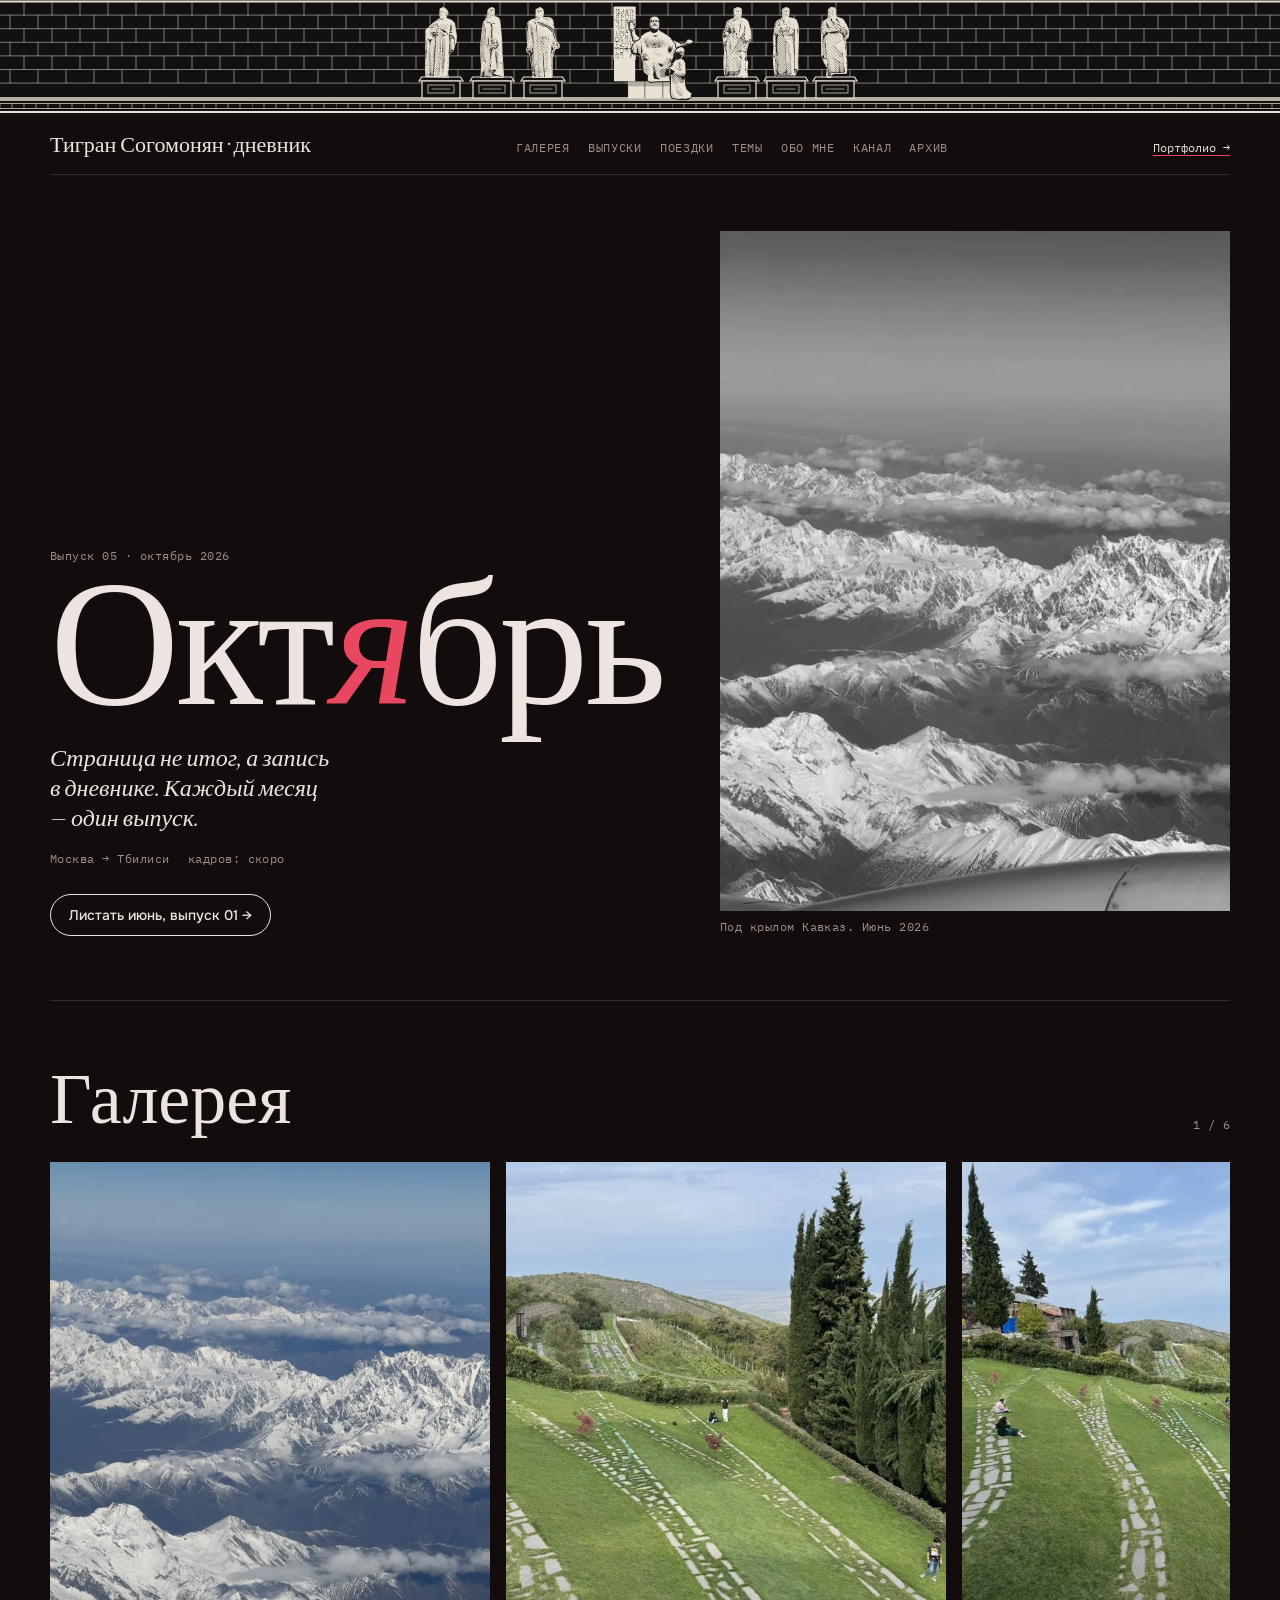
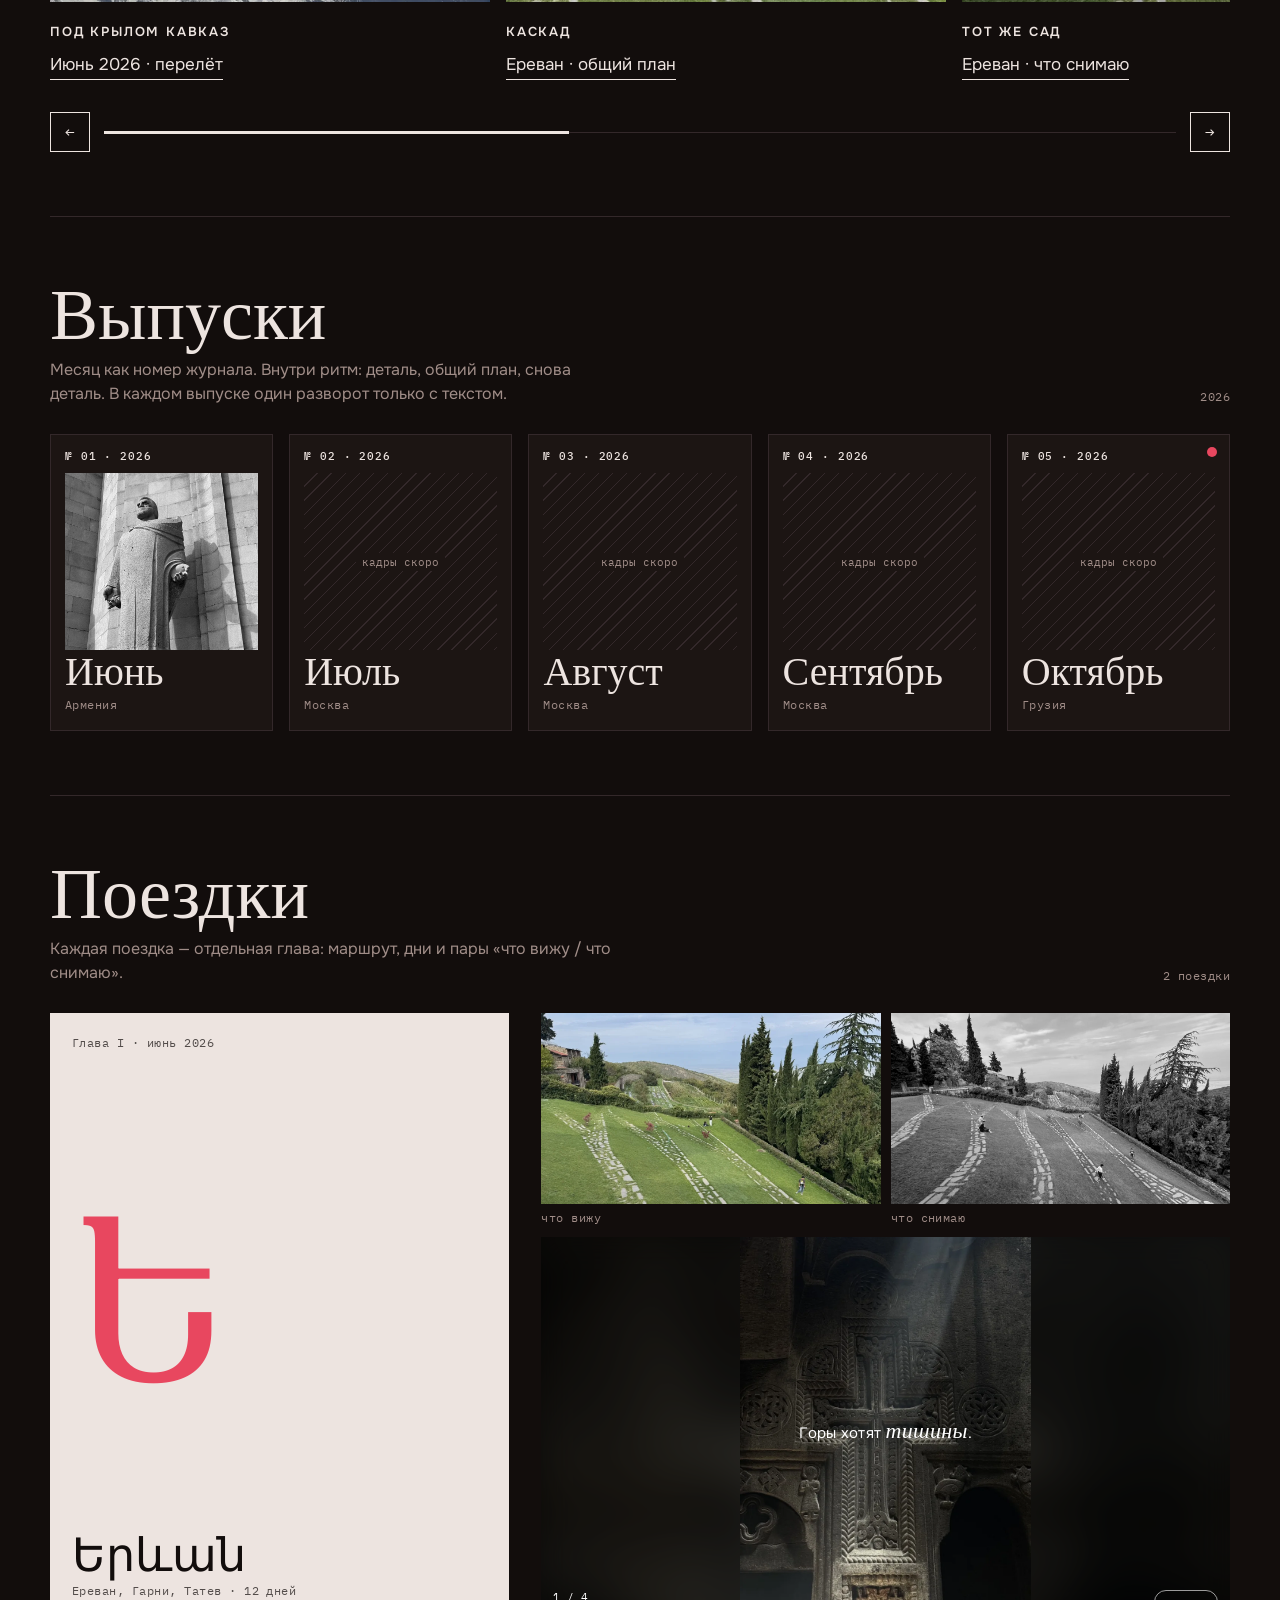
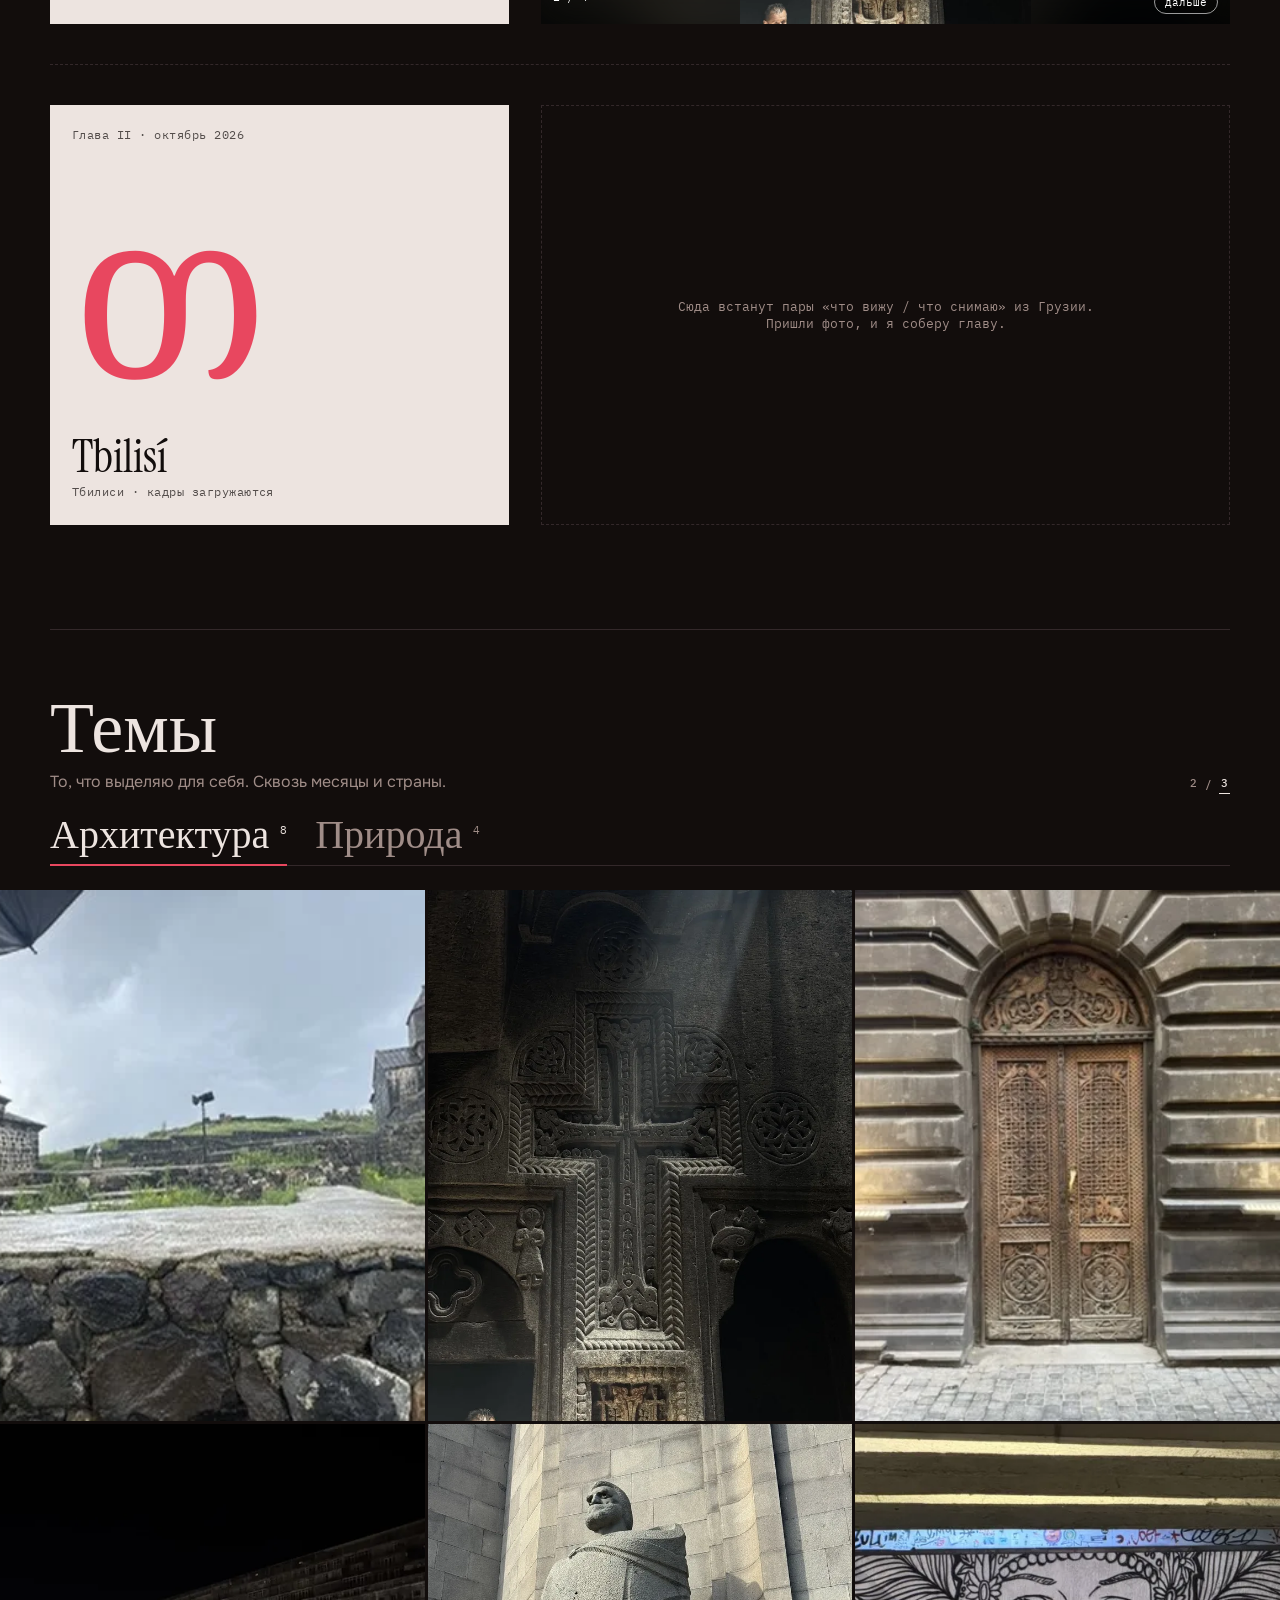
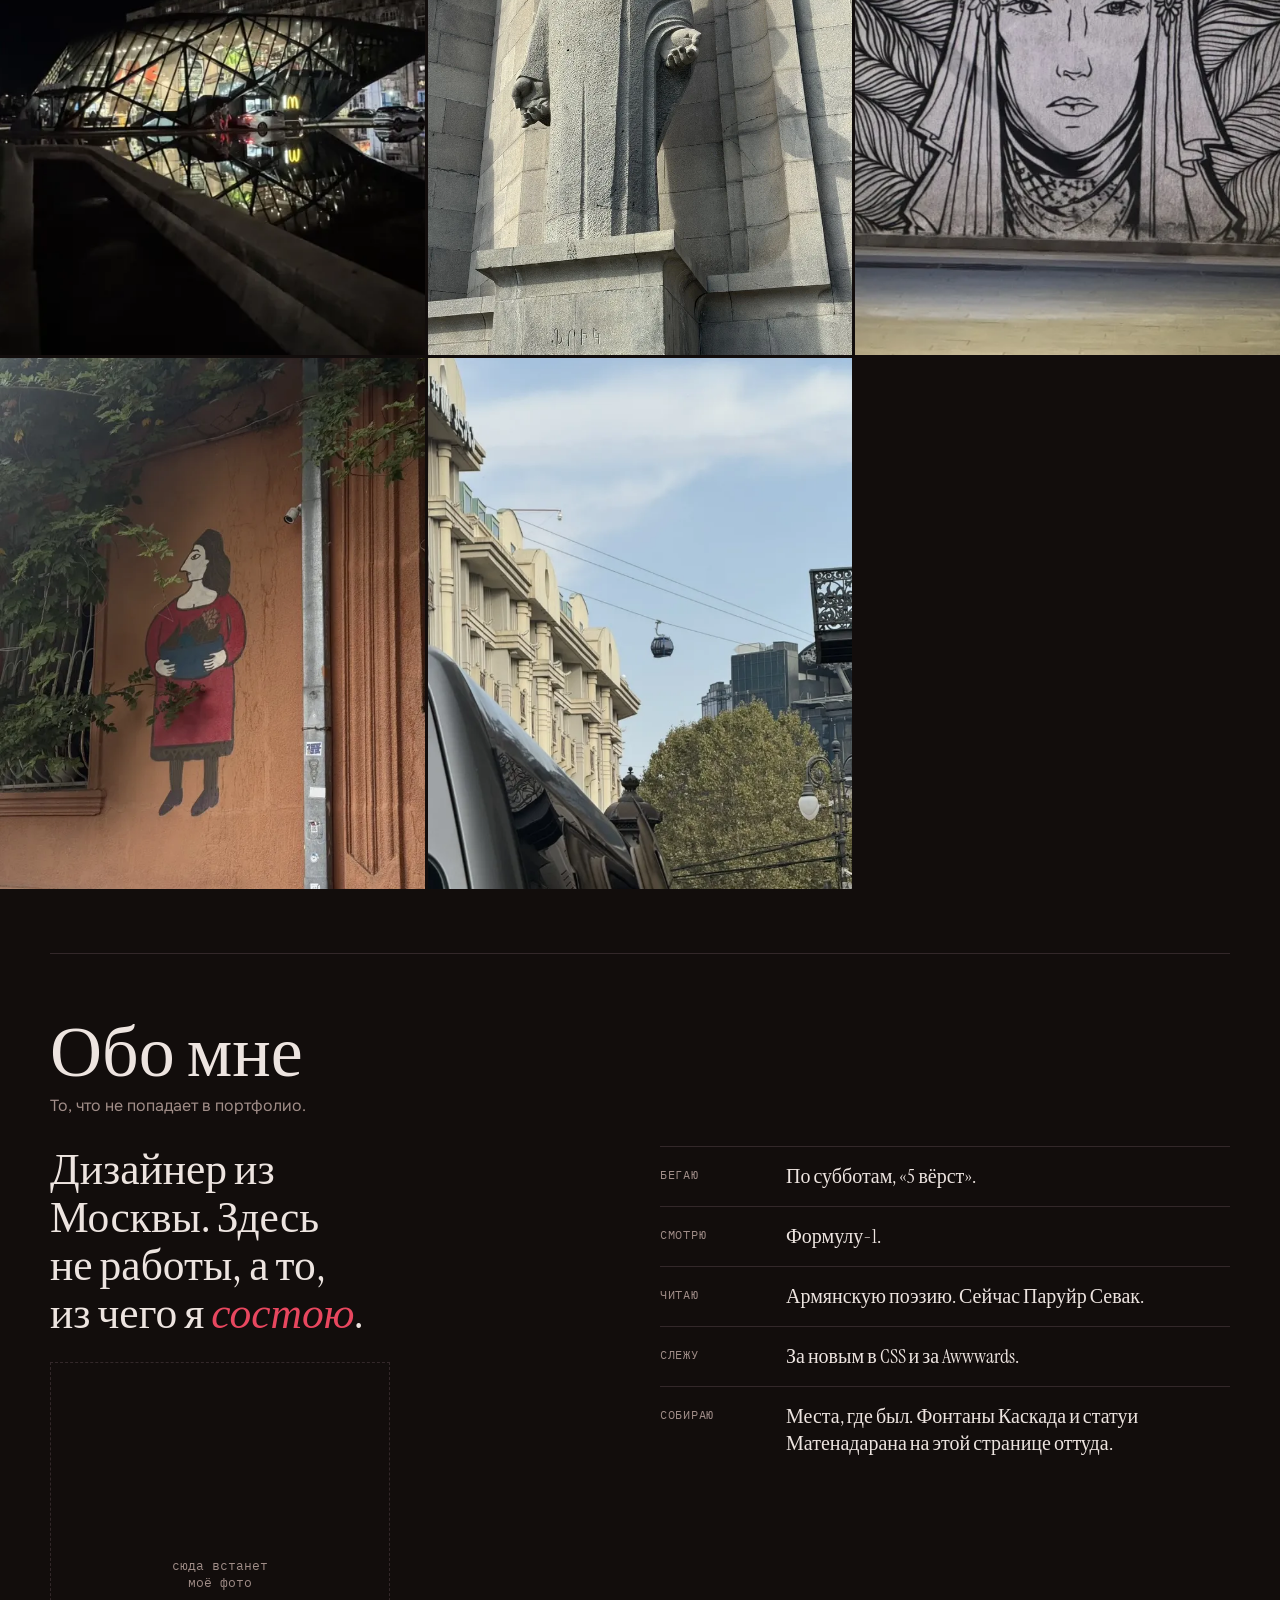
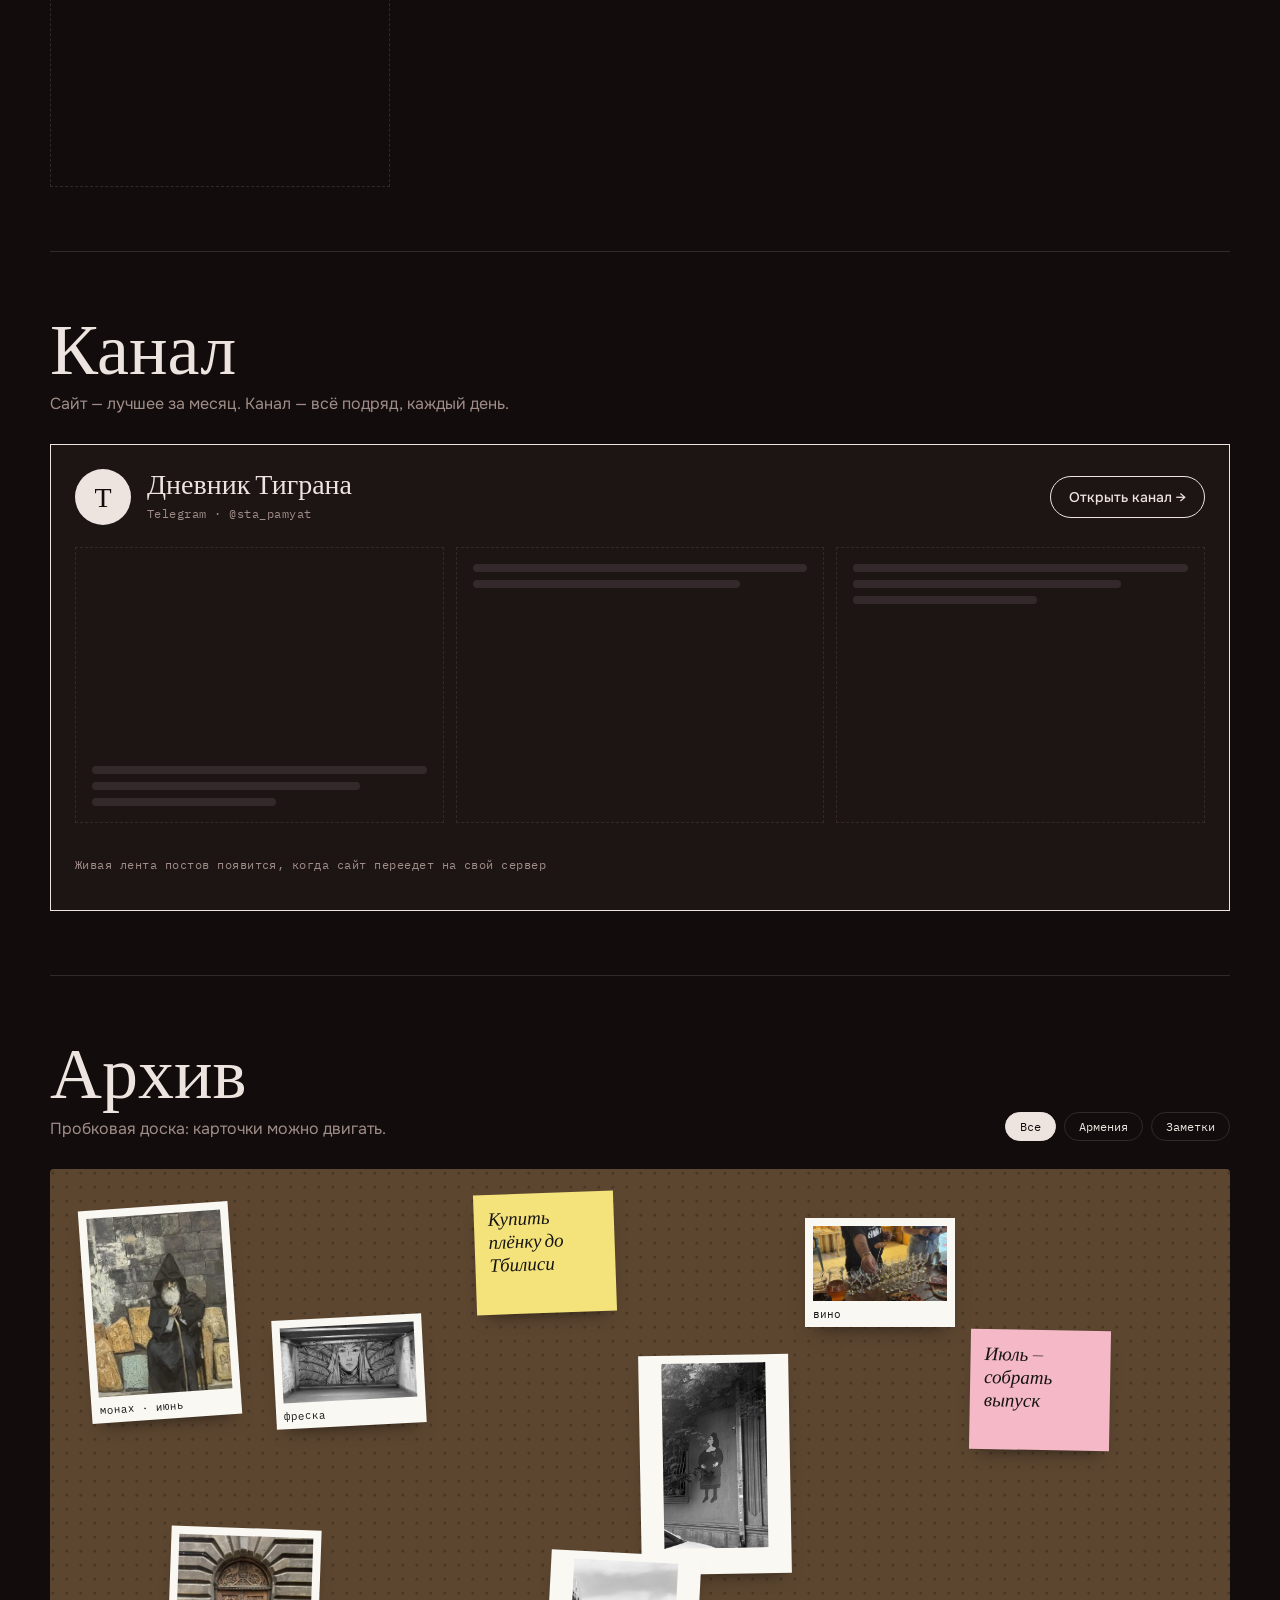
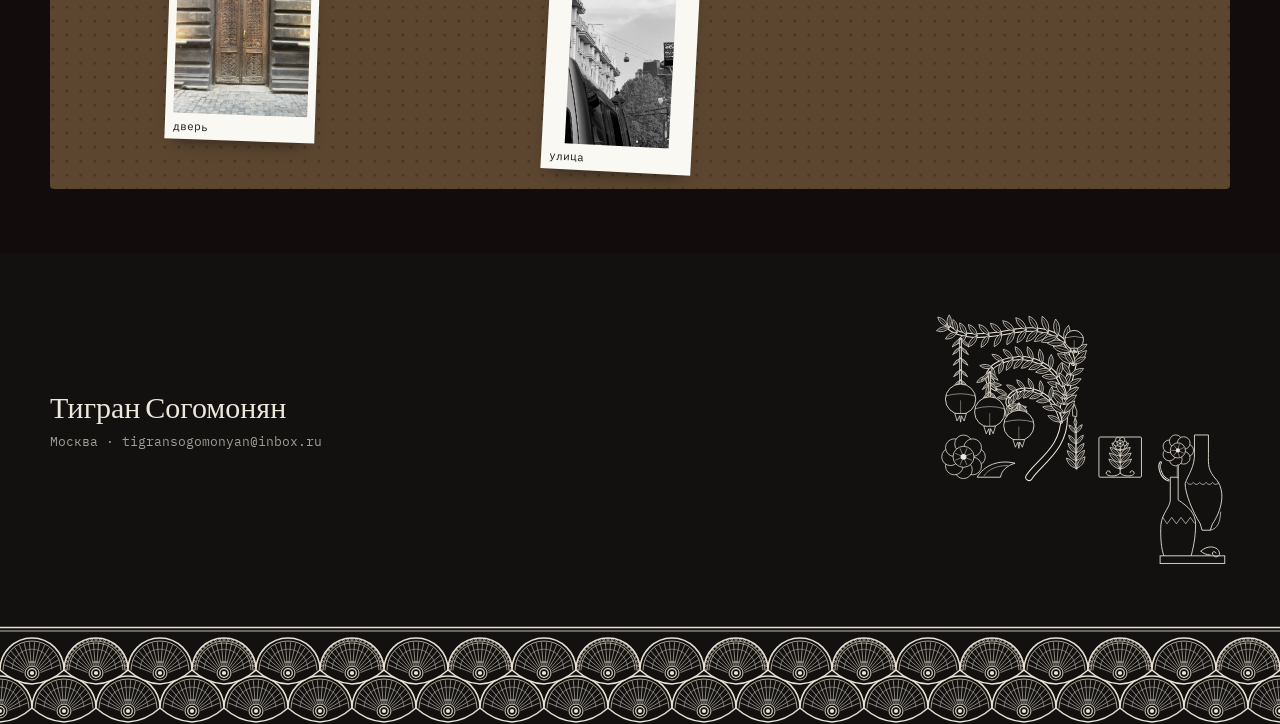
==== index.html @ 50aff534 "Дневник: переключатель 2 / 3 на мобильной — две и три колонки" ====
<!doctype html><html lang="ru"><head><meta charset="utf-8"><meta name="viewport" content="width=device-width,initial-scale=1"><title>Тигран · Дневник</title>
<script>
(function(){var M='auto';try{M=localStorage.getItem('site-theme')||'auto'}catch(e){}
window.__theme={mode:M,apply:function(){var h=new Date().getHours(),t=this.mode==='auto'?((h>=5&&h<18)?'light':'dark'):this.mode;document.documentElement.setAttribute('data-theme',t)}};
__theme.apply();setInterval(function(){__theme.apply()},60000)})();
</script>
<link rel="preconnect" href="https://fonts.googleapis.com"><link rel="preconnect" href="https://fonts.gstatic.com" crossorigin>
<link rel="stylesheet" href="https://fonts.googleapis.com/css2?family=IBM+Plex+Mono:wght@400;500&family=Instrument+Serif:ital@0;1&family=Onest:wght@400;500;600&family=Noto+Serif+Georgian:wght@400;600&family=Noto+Serif+Armenian:wght@400;600&display=swap">
<style>
:root{--paper:#ECEFEB;--ink:#161A18;--muted:#5B6560;--line:#CDD3CE;--card:#F7F8F6;--accent:#A3203A;--cover:#E1E6E1;
--f-display:'Instrument Serif',Georgia,serif;--f-body:'Onest',system-ui,sans-serif;--f-mono:'IBM Plex Mono',ui-monospace,monospace;--f-arm:'Noto Serif Armenian',serif;--f-geo:'Noto Serif Georgian',serif}
@media (prefers-color-scheme:dark){:root:not([data-theme="light"]){--paper:#120D0C;--ink:#EDE4E0;--muted:#A08D88;--line:#33282A;--card:#1C1513;--accent:#E8475F;--cover:#1C1513;color-scheme:dark}}
:root[data-theme="dark"]{--paper:#120D0C;--ink:#EDE4E0;--muted:#A08D88;--line:#33282A;--card:#1C1513;--accent:#E8475F;--cover:#1C1513;color-scheme:dark}
*{box-sizing:border-box}html,body{margin:0}
body{background:var(--paper);color:var(--ink);font:400 16px/1.5 var(--f-body);padding:0 16px;overflow-x:hidden}
img{display:block;max-width:100%}
button{font:inherit;color:inherit;cursor:pointer}
a{color:inherit}
.fw{max-width:1180px;margin:0 auto;width:100%}
.mono{font:400 12px/1.4 var(--f-mono);letter-spacing:.04em;color:var(--muted)}
.bw{filter:grayscale(1) contrast(1.08)}
/* top */
.top{display:flex;justify-content:space-between;align-items:baseline;gap:16px;padding:18px 0;border-bottom:1px solid var(--line);flex-wrap:wrap}
.top .name{font:400 22px/1 var(--f-display)}
.top nav{display:flex;gap:18px;flex-wrap:wrap}
.top nav a{font:400 12px var(--f-mono);letter-spacing:.06em;text-transform:uppercase;text-decoration:none;color:var(--muted)}
.top nav a:hover{color:var(--ink)}
.top .other{font:400 12px var(--f-mono);text-decoration:none;border-bottom:1px solid var(--accent);color:var(--ink)}
/* hero */
.hero{display:grid;grid-template-columns:minmax(0,1.25fr) minmax(0,1fr);gap:32px;padding:56px 0 64px;align-items:end}
.hero h1{margin:0;font:400 clamp(72px,14vw,190px)/.86 var(--f-display);letter-spacing:-.02em}
.hero h1 i{color:var(--accent)}
.hero .meta{display:flex;gap:18px;margin:18px 0 0;flex-wrap:wrap}
.hero .lead{font:italic 400 24px/1.25 var(--f-display);max-width:26ch;margin:22px 0 0}
.hero figure{margin:0}
.hero figure img{width:100%;aspect-ratio:3/4;object-fit:cover}
.hero figcaption{margin-top:8px}
.btn{display:inline-flex;align-items:center;gap:10px;margin-top:26px;min-height:42px;padding:0 18px;border:1.5px solid var(--ink);border-radius:999px;background:transparent;font:500 14px var(--f-body)}
.btn:hover{background:var(--ink);color:var(--paper)}
/* sections */
.sec{padding:64px 0;border-top:1px solid var(--line)}
.sec-h{display:grid;grid-template-columns:minmax(0,1fr) auto;gap:12px;align-items:end;margin-bottom:28px}
.sec-h h2{margin:0;font:400 clamp(40px,6vw,72px)/.95 var(--f-display)}
.sec-h p{margin:8px 0 0;max-width:52ch;color:var(--muted)}
/* shelf */
.shelf{display:grid;grid-template-columns:repeat(5,minmax(0,1fr));gap:16px}
.zine{position:relative;display:flex;flex-direction:column;justify-content:space-between;aspect-ratio:3/4;padding:14px;background:var(--cover);border:1px solid var(--line);text-align:left;transition:transform .35s cubic-bezier(.3,1.3,.5,1),box-shadow .35s}
.zine:hover,.zine:focus-visible{transform:translateY(-8px) rotate(-1deg);box-shadow:0 18px 30px -18px rgba(0,0,0,.45)}
.zine .no{font:500 11px var(--f-mono);letter-spacing:.08em}
.zine .mo{font:400 clamp(26px,3.2vw,40px)/.9 var(--f-display)}
.zine .ph{position:absolute;left:14px;right:14px;top:38px;bottom:80px;overflow:hidden;background:var(--line)}
.zine .ph img{width:100%;height:100%;object-fit:cover;object-position:50% 12%}
.zine .dot{position:absolute;top:12px;right:12px;width:10px;height:10px;border-radius:50%;background:var(--accent)}
.zine.empty .ph{display:grid;place-items:center;background:repeating-linear-gradient(135deg,transparent 0 9px,var(--line) 9px 10px)}
.zine.empty .ph span{font:400 11px var(--f-mono);color:var(--muted);background:var(--cover);padding:2px 6px}
/* chapters */
.chapter{display:grid;grid-template-columns:minmax(0,.8fr) minmax(0,1.2fr);gap:32px;padding:40px 0;border-top:1px dashed var(--line)}
.chapter:first-of-type{border-top:0;padding-top:0}
.opener{position:relative;display:flex;flex-direction:column;justify-content:space-between;min-height:420px;padding:22px;background:var(--ink);color:var(--paper)}
.opener .glyph{font:400 clamp(140px,18vw,240px)/.8 var(--f-arm);color:var(--accent)}
.opener.geo .glyph{font-family:var(--f-geo)}
.opener h3{margin:0;font:400 46px/1 var(--f-display)}
.opener .mono{color:inherit;opacity:.7}
.pair{display:grid;grid-template-columns:1fr 1fr;gap:10px}
.pair figure{margin:0}.pair img,.thing img,.hero figure img{height:auto}
.pair img{width:100%;aspect-ratio:16/9;object-fit:cover}
.pair figcaption{margin-top:6px}
.words{position:relative;margin-top:10px;overflow:hidden;aspect-ratio:16/9;background:#000}
.words::before{content:"";position:absolute;inset:-30px;background:var(--bg,#000) center/cover;filter:blur(26px) brightness(.5)}.words img{position:absolute;inset:0;width:100%;height:100%;object-fit:contain;opacity:0;transition:opacity .8s}
.words img.on{opacity:1}
.words p{position:absolute;left:0;right:0;top:50%;transform:translateY(-50%);margin:0;text-align:center;color:#fff;font:400 15px/1.3 var(--f-body);letter-spacing:.02em;text-shadow:0 1px 10px rgba(0,0,0,.5)}
.words p i{font:italic 400 22px var(--f-display)}
.words .ctl{position:absolute;bottom:10px;left:12px;right:12px;display:flex;justify-content:space-between;color:#fff;font:400 11px var(--f-mono)}
.words .ctl button{background:none;border:1px solid rgba(255,255,255,.6);border-radius:999px;padding:4px 10px;color:#fff}
.slot{display:grid;place-items:center;min-height:240px;border:1px dashed var(--line);color:var(--muted);font:400 13px var(--f-mono);text-align:center;padding:16px}
/* things */
.things{display:grid;grid-template-columns:repeat(4,minmax(0,1fr));gap:12px}
.thing{margin:0}
.thing img{width:100%;aspect-ratio:9/16;object-fit:cover}
.thing figcaption{margin-top:6px;display:flex;justify-content:space-between;gap:8px}
.thing.slot{aspect-ratio:9/16;min-height:0}
/* board */
.filters{display:flex;gap:8px;flex-wrap:wrap}
.filters button{border:1px solid var(--line);background:transparent;border-radius:999px;padding:6px 14px;font:400 12px var(--f-mono)}
.filters button[aria-pressed="true"]{background:var(--ink);color:var(--paper);border-color:var(--ink)}
.board{position:relative;height:620px;overflow:hidden;background:
 radial-gradient(circle at 20% 30%,rgba(0,0,0,.05) 0 1px,transparent 2px) 0 0/14px 14px,#B89A73;border-radius:4px;touch-action:none}
:root[data-theme="dark"] .board{background:radial-gradient(circle at 20% 30%,rgba(0,0,0,.2) 0 1px,transparent 2px) 0 0/14px 14px,#5C4630}
.pin{position:absolute;width:150px;padding:8px 8px 26px;background:#FAF8F3;color:#161514;box-shadow:0 10px 18px -10px rgba(0,0,0,.55);cursor:grab;user-select:none;transition:opacity .3s}
.pin img{display:block;margin:0 auto;width:auto;max-width:100%;height:auto;max-height:185px;pointer-events:none}
.pin span{position:absolute;left:8px;right:8px;bottom:6px;font:400 11px var(--f-mono)}
.pin.note{width:140px;min-height:120px;padding:14px;background:#F4E27A;font:italic 400 19px/1.2 var(--f-display)}
.pin.note.pink{background:#F4B8C6}
.pin.dragging{cursor:grabbing;box-shadow:0 26px 30px -14px rgba(0,0,0,.6);z-index:50}
.pin.off{opacity:.12;pointer-events:none}
/* reader */
.reader{position:fixed;inset:0;z-index:100;display:grid;grid-template-rows:auto 1fr auto;background:#0E0D0C;color:#ECE7DF}
.reader[hidden]{display:none}
.r-top,.r-bot{display:flex;justify-content:space-between;align-items:center;gap:12px;padding:14px 16px;font:400 12px var(--f-mono)}
.r-top b{font:400 24px var(--f-display)}
.r-top button,.r-bot button{background:none;border:1px solid rgba(236,231,223,.4);color:inherit;border-radius:999px;min-height:36px;padding:0 14px}
.r-track{display:flex;overflow-x:auto;scroll-snap-type:x mandatory;scrollbar-width:none}
.r-track::-webkit-scrollbar{display:none}
.spread{flex:0 0 100%;scroll-snap-align:center;display:grid;place-items:center;padding:8px 16px}
.book{display:grid;grid-template-columns:1fr 1fr;width:min(100%,1040px);aspect-ratio:16/10.5;max-height:72vh;background:#F3F0EA;color:#161514;box-shadow:0 30px 60px -30px #000}
.page{position:relative;overflow:hidden;display:flex;flex-direction:column;justify-content:center;padding:6%}
.page+.page{border-left:1px solid #D9D3C9;box-shadow:inset 18px 0 22px -18px rgba(0,0,0,.25)}
.page img{position:relative;width:100%;height:100%;object-fit:cover}.page.fitbg::before{content:"";position:absolute;inset:-20px;background:var(--bg) center/cover;filter:blur(20px) brightness(.75)}
.page.full{padding:0}
.page.det{padding:14%}
.page .cap{position:absolute;left:6%;bottom:3%;font:400 10px var(--f-mono);color:#6B6660}
.page.full .cap{color:#fff;mix-blend-mode:difference}
.page .num{position:absolute;right:5%;bottom:3%;font:400 10px var(--f-mono);color:#6B6660}
.page.txt{font:italic 400 clamp(18px,2.4vw,30px)/1.25 var(--f-display);text-align:left}
.page.cov{background:#161514;color:#F3F0EA;justify-content:space-between}
.page.cov .t{font:400 clamp(44px,7vw,96px)/.85 var(--f-display)}
.page.cov .t i{color:#E8475F}
.page.blank{background:repeating-linear-gradient(135deg,transparent 0 9px,#E3DDD3 9px 10px);align-items:center;font:400 12px var(--f-mono);color:#6B6660}
@media (max-width:900px){.shelf{grid-template-columns:repeat(3,minmax(0,1fr))}.things{grid-template-columns:repeat(2,minmax(0,1fr))}}
@media (max-width:760px){
 .hero,.chapter{grid-template-columns:minmax(0,1fr)}
 .hero{padding-top:32px}
 .opener{min-height:300px}
 .shelf{grid-template-columns:repeat(2,minmax(0,1fr))}
 .board{height:560px}
 .pin{width:118px}.pin.note{width:118px;font-size:16px}
 .book{grid-template-columns:1fr;aspect-ratio:3/4.2;max-height:74vh}
 .page+.page{display:none}
 .book.m2 .page:first-child{display:none}.book.m2 .page+.page{display:flex;border-left:0;box-shadow:none}
}
@media (prefers-reduced-motion:reduce){*{transition:none!important}}
/* footer */
.foot{margin-top:56px;border-top:1.5px solid var(--ink);display:grid;grid-template-columns:minmax(0,1.6fr) minmax(0,1fr);gap:16px 32px;align-items:end;padding-top:8px}
.bloom{position:relative;margin-left:calc(-1 * max(max(16px,env(safe-area-inset-left,0px)),(100vw - 1180px) / 2));overflow:hidden}
.bloom svg{display:block;width:100%;height:auto;overflow:visible}
.bloom .ln{fill:none;stroke:var(--ink);stroke-width:2.2;stroke-linecap:round;stroke-linejoin:round}
.bloom .core{fill:var(--accent)}
.leaf path{fill:var(--note-g);stroke:var(--ink);stroke-width:1.6}
.leaf .vein{fill:none;stroke:var(--ink);stroke-width:1;opacity:.45}
.leaf text{font:500 13px var(--f-mono);fill:#1E2A1C;letter-spacing:.04em;pointer-events:none}
.leaf{cursor:pointer;transform-box:view-box}
.leaf:hover path,.leaf:focus-visible path{fill:var(--accent)}
.leaf:hover text,.leaf:focus-visible text{fill:var(--accent-ink)}
.leaf:focus{outline:none}
.bloom.anim .ln{stroke-dasharray:var(--L)}
.bloom.prep .ln{stroke-dashoffset:var(--L)}
.bloom.prep .leaf{opacity:0}
.bloom.prep .core{opacity:0}
.bloom.play .ln{transition:stroke-dashoffset var(--dur,1.6s) cubic-bezier(.45,.05,.3,1) var(--del,0s);stroke-dashoffset:0}
.bloom.play .core{transition:opacity .4s ease 3.1s;opacity:1}
.bloom.play .leaf{opacity:1;transition:opacity .25s ease var(--ld),transform .7s cubic-bezier(.3,1.4,.4,1) var(--ld)}
.foot-r{display:grid;gap:10px;padding-bottom:28px;font:400 13px var(--f-mono);color:var(--muted)}
.foot-r b{font:400 30px/1 var(--f-display);color:var(--ink)}
.foot-r .say2{margin:0;font:italic 400 19px/1.25 var(--f-display);color:var(--ink);max-width:28ch}
.replay{justify-self:start;min-height:34px;padding:0 14px;border:1.5px solid var(--ink);border-radius:50%;background:transparent;font:400 16px/1 var(--f-display);color:var(--ink)}
.replay:hover{background:var(--ink);color:var(--paper)}
.ftoast{min-height:18px;color:var(--accent)}
@media (max-width:760px){
  .foot{grid-template-columns:minmax(0,1fr)}
  .bloom{margin-right:calc(-1 * max(16px,env(safe-area-inset-right,0px)))}
  .bloom svg{width:122%}
}
@media (prefers-reduced-motion:reduce){.bloom.play .ln,.bloom.play .leaf,.bloom.play .core{transition:none}}
.foot4{border-top:1px solid rgba(255,255,255,.12)}
.hit4{position:absolute;transform:translate(-50%,-50%);border:0;border-radius:50%;background:transparent;padding:0;cursor:pointer}
.hit4:focus-visible{outline:2px dashed #F4A6B8;outline-offset:2px}
.lab4{position:absolute;transform:translate(-50%,-100%);padding:6px 12px;border-radius:999px;background:#F4A6B8;color:#2A0D18;font:600 13px var(--f-mono);white-space:nowrap;pointer-events:none;box-shadow:0 8px 16px -8px rgba(0,0,0,.6)}
.footL{margin-top:0;border-top:1px dashed var(--line)}
.footMix{margin-top:56px;border-top:1.5px solid var(--ink)}
.vlab2{font:500 10px var(--f-mono);letter-spacing:.14em;text-transform:uppercase;opacity:.6}
.bloom .ln.fl{transition:opacity .25s,stroke .25s,stroke-width .25s}
.bloom.play .ln.fl{transition:stroke-dashoffset var(--dur,1.6s) cubic-bezier(.45,.05,.3,1) var(--del,0s),opacity .25s,stroke .25s,stroke-width .25s}
.bloom .ln.dim{opacity:.22}
.bloom .ln.fl{stroke:var(--fc,var(--ink))}
.bloom .ln.on{stroke:var(--fc,var(--accent));stroke-width:3!important}
.bloom.play .core{transition:opacity .4s ease}
.footBlack{--ink:#161A18;--paper:#ECEFEB;--muted:#5B6560;--line:#CDD3CE;background:#ECEFEB;color:#161A18;margin-left:calc(-1 * max(max(16px,env(safe-area-inset-left,0px)),(100vw - 1180px) / 2));margin-right:calc(-1 * max(max(16px,env(safe-area-inset-right,0px)),(100vw - 1180px) / 2));padding-right:max(16px,env(safe-area-inset-right,0px))}
.footBlack .bloom .ln.fl{stroke-width:2.6px}
.footBlack .bloom .ln.dim{opacity:.18}
.footMain{margin-top:56px!important;border-top:1.5px solid #161A18}
.chap{margin:14px 0 0;font:500 12px/1.4 var(--f-mono);letter-spacing:.04em;opacity:.6}
.fw{max-width:1180px;margin:0 auto;width:100%}
@media (max-width:760px){.footBlack .foot-r{padding-left:max(16px,env(safe-area-inset-left,0px))}}

.footWhite{--ink:#EDE7DC;--paper:#121110;--muted:#A39C93;--line:#33302C;background:#121110!important;color:#EDE7DC!important}
.footWhite .bloom .ln{stroke:#EDE7DC}
.footWhite .bloom .ln.fl{stroke:#EDE7DC!important}
.footWhite .bloom .ln.on{stroke:#E8475F!important}
.footWhite .core{fill:#EDE7DC!important}
.seam{position:relative;margin-top:0;height:152px;background:#121110;margin-left:calc(-1 * max(max(16px,env(safe-area-inset-left,0px)),(100vw - 1180px) / 2));margin-right:calc(-1 * max(max(16px,env(safe-area-inset-right,0px)),(100vw - 1180px) / 2));overflow:hidden}.seam svg{display:block}@media (max-width:520px){.seam{height:116px}.seam>svg{width:131%;height:152px;transform:scale(.763);transform-origin:0 0}}.seamc{height:112px}@media (max-width:520px){.seamc{height:85px}.seamc>svg{width:131%;height:112px;transform:scale(.763);transform-origin:0 0}}.seam2{position:relative;margin-top:72px;height:98px;background:#121110;overflow:hidden;margin-left:calc(-1 * max(max(16px,env(safe-area-inset-left,0px)),(100vw - 1180px) / 2));margin-right:calc(-1 * max(max(16px,env(safe-area-inset-right,0px)),(100vw - 1180px) / 2))}@media (max-width:520px){.seam2{height:75px}.seam4{height:89px}.s2in{width:131%;transform:scale(.763);transform-origin:0 0}}.fount{display:flex;justify-content:flex-end;align-items:center}.fountsvg{display:block;width:min(100%,600px);height:auto}.footMain{grid-template-columns:minmax(0,1fr) auto!important;align-items:center!important;gap:24px 48px!important}@media (max-width:640px){.footMain{grid-template-columns:minmax(0,1fr)!important}.fount{justify-content:flex-start}.fountsvg{width:min(100%,300px)}}.footMain .say2,.footMain .replay,.footMain .ftoast{display:none}.footMain{padding:48px max(16px,calc((100vw - 1180px)/2)) 56px}.meander{--mc:#121110;position:relative;margin-top:72px;height:56px;margin-left:calc(-1 * max(max(16px,env(safe-area-inset-left,0px)),(100vw - 1180px) / 2));margin-right:calc(-1 * max(max(16px,env(safe-area-inset-right,0px)),(100vw - 1180px) / 2))}
.meander::before{content:"";position:absolute;left:0;right:0;top:0;height:3px;background:var(--mc)}
.meander::after{content:"";position:absolute;left:0;right:0;bottom:0;height:42px;background:var(--mc);-webkit-mask:url("data:image/svg+xml,%3Csvg%20xmlns%3D%27http%3A//www.w3.org/2000/svg%27%20viewBox%3D%270%200%2030%2030%27%3E%3Cpath%20d%3D%27M0%2028.5H30M3%2028.5V4.5H27V22.5H9V10.5H21V16.5H15%27%20fill%3D%27none%27%20stroke%3D%27%23000%27%20stroke-width%3D%273%27%20stroke-linecap%3D%27square%27/%3E%3C/svg%3E") repeat-x left bottom/42px 42px;mask:url("data:image/svg+xml,%3Csvg%20xmlns%3D%27http%3A//www.w3.org/2000/svg%27%20viewBox%3D%270%200%2030%2030%27%3E%3Cpath%20d%3D%27M0%2028.5H30M3%2028.5V4.5H27V22.5H9V10.5H21V16.5H15%27%20fill%3D%27none%27%20stroke%3D%27%23000%27%20stroke-width%3D%273%27%20stroke-linecap%3D%27square%27/%3E%3C/svg%3E") repeat-x left bottom/42px 42px}
:root[data-theme="dark"] .meander{--mc:#EDE7DC}
@media (prefers-color-scheme:dark){:root:not([data-theme="light"]) .meander{--mc:#EDE7DC}}
.footMain.footWhite{margin-top:0!important;border-top:0}

/* carousel */
.car{overflow:hidden}
.car-track{display:flex;gap:16px;overflow-x:auto;scroll-snap-type:x mandatory;scrollbar-width:none;padding-bottom:4px;-webkit-overflow-scrolling:touch}
.car-track::-webkit-scrollbar{display:none}
.car-card{flex:0 0 min(80vw,440px);scroll-snap-align:start;display:block;text-decoration:none;color:inherit}
.car-card .ph{aspect-ratio:1;overflow:hidden;background:var(--cover);display:block}
.car-card img{display:block;width:100%;height:100%;object-fit:cover;transition:transform .8s cubic-bezier(.3,1,.4,1)}
.car-card:hover img{transform:scale(1.03)}
.car-card h3{margin:22px 0 0;font:600 13px/1.3 var(--f-body);letter-spacing:.14em;text-transform:uppercase}
.car-card u{display:inline-block;margin-top:14px;font:400 17px/1.3 var(--f-body);text-decoration:none;border-bottom:1px solid currentColor;padding-bottom:3px}
.car-ctl{display:flex;align-items:center;gap:14px;margin-top:28px}
.car-bar{flex:1;height:1px;background:var(--line);position:relative}
.car-bar i{position:absolute;left:0;top:-1px;height:3px;background:var(--ink);width:20%;transition:left .2s,width .2s}
.car-ctl button{width:40px;height:40px;border:1px solid var(--ink);background:none;font:400 16px var(--f-mono)}
.car-ctl button:hover{background:var(--ink);color:var(--paper)}
@media (max-width:760px){.car-ctl button{display:none}}

/* themes */
.ttabs{display:flex;gap:28px;margin:-8px 0 24px;border-bottom:1px solid var(--line)}
.ttabs button{background:none;border:0;border-bottom:2px solid transparent;margin-bottom:-1px;padding:0 0 10px;font:400 clamp(26px,3.4vw,40px)/1 var(--f-display);color:var(--muted)}
.ttabs button sup{font:400 11px var(--f-mono);margin-left:4px}
.ttabs button[aria-selected="true"]{color:var(--ink);border-bottom-color:var(--accent)}
.tgrid{columns:3 260px;column-gap:16px}
.tgrid figure{break-inside:avoid;margin:0 0 20px}
.tgrid img{display:block;width:100%;height:auto;background:var(--cover)}
.tgrid figcaption{display:flex;justify-content:space-between;gap:10px;align-items:baseline;padding-top:8px}
.tgrid figcaption b{font:400 20px/1.1 var(--f-display)}
/* about */
.about{display:grid;grid-template-columns:minmax(0,1fr) minmax(0,1fr);gap:40px}
.about-l{display:grid;gap:24px;align-content:start}
.about .say{margin:0;font:400 clamp(28px,3.4vw,44px)/1.1 var(--f-display);text-wrap:balance;max-width:16ch}
.about .say i{color:var(--accent)}
.about .slot{aspect-ratio:4/5;max-width:340px}
.about-r{margin:0;display:grid;align-content:start}
.about-r div{display:grid;grid-template-columns:110px minmax(0,1fr);gap:16px;padding:16px 0;border-top:1px solid var(--line)}
.about-r dt{font:400 12px var(--f-mono);letter-spacing:.06em;text-transform:uppercase;color:var(--muted);padding-top:4px}
.about-r dd{margin:0;font:400 20px/1.35 var(--f-display)}
/* channel */
.tg{border:1px solid var(--ink);padding:24px;display:grid;gap:22px;background:var(--card)}
.tg-head{display:grid;grid-template-columns:auto minmax(0,1fr) auto;gap:16px;align-items:center}
.tg-head b{display:block;font:400 28px/1.1 var(--f-display)}
.tg-ava{width:56px;height:56px;border-radius:50%;background:var(--ink);color:var(--paper);display:grid;place-items:center;font:400 28px var(--f-display)}
.tg-go{margin:0;text-decoration:none;color:inherit}.tg-go[aria-disabled="true"]{opacity:.45;pointer-events:none}
.tg-feed{display:grid;grid-template-columns:repeat(3,minmax(0,1fr));gap:12px}
.tg-post{border:1px dashed var(--line);padding:16px;display:grid;gap:8px;min-height:120px;align-content:start}
.tg-post i{display:block;height:8px;background:var(--line);border-radius:4px}.tg-post i:nth-child(2){width:80%}.tg-post i:nth-child(3){width:55%}
.tg-post:first-child::before{content:"";display:block;aspect-ratio:16/9;background:var(--cover);margin-bottom:6px}
@media (max-width:760px){.about{grid-template-columns:1fr}.about-r div{grid-template-columns:90px 1fr}.tg-head{grid-template-columns:auto 1fr}.tg-go{grid-column:1/-1;justify-self:start}.tg-feed{grid-template-columns:1fr}.tg-post:nth-child(n+2){display:none}.tgrid{columns:2 140px}.tgrid figcaption{flex-direction:column;gap:2px}}
/* плотная мозаика в «Темах»: 3 колонки (2 на мобильной), переключатель 2 / 3 */
.tgrid{display:grid;grid-template-columns:repeat(var(--cols,3),minmax(0,1fr));gap:3px;columns:auto;margin-left:calc(50% - 50vw);margin-right:calc(50% - 50vw)}
.tgrid[hidden]{display:none}
.tgrid figure{position:relative;margin:0;aspect-ratio:4/5;background:var(--card);overflow:hidden}
.tgrid img{width:100%;height:100%;object-fit:cover;background:none}
.tgrid figcaption{position:absolute;width:1px;height:1px;padding:0;overflow:hidden;clip:rect(0 0 0 0);white-space:nowrap}
#themes[data-dens="2"] .tgrid{--cols:2}
@media (max-width:760px){.tgrid{--cols:3}#themes[data-dens="2"] .tgrid{--cols:2}}
.dens{display:flex;align-items:center;gap:6px;font:500 11px/1 var(--f-mono);letter-spacing:.08em;text-transform:uppercase;color:var(--muted)}
.dens button{background:none;border:0;border-bottom:1px solid transparent;padding:4px 2px;font:inherit;color:inherit;cursor:pointer}
.dens button[aria-pressed="true"]{color:var(--ink);border-bottom-color:var(--ink)}
</style></head><body>
<div class="fw">
<div class="seam2 seam4 seamTop" aria-hidden="true" style="margin-top:0;height:116px;margin-bottom:0"><div class="s2in"><svg width="100%" height="116" style="display:block"><g transform="translate(0 -36)"><rect y="36" width="100%" height="116" fill="#121110"/><rect y="36" width="100%" height="116" fill="url(#seamPt)"/><svg x="50%" y="0" width="1" height="152" overflow="visible"><g transform="translate(-226 0)"><path d="M5 117L7.5 113H46.5L49 117Z" fill="#121110" stroke="#E9E1D3" stroke-width="1.2"></path><rect x="8" y="117" width="38" height="17" fill="#121110" stroke="#E9E1D3" stroke-width="1.2"></rect><rect x="14" y="121" width="26" height="8" fill="none" stroke="#E9E1D3" stroke-width=".7"></rect><path d="M18 125H36" fill="none" stroke="#E9E1D3" stroke-width="0.6" stroke-linecap="round" stroke-linejoin="round"></path><pattern id="hp1_0" patternUnits="userSpaceOnUse" width="12.86" height="12.86" patternTransform="rotate(45)"><path d="M0 0H12.86" stroke="#121110" stroke-width="6.43"></path></pattern><pattern id="hp1_1" patternUnits="userSpaceOnUse" width="23.3" height="23.3" patternTransform="rotate(-45)"><path d="M0 0H23.3" stroke="#121110" stroke-width="5.46"></path></pattern><pattern id="hp1_2" patternUnits="userSpaceOnUse" width="38.57" height="38.57" patternTransform="rotate(45)"><path d="M0 0H38.57" stroke="#121110" stroke-width="4.82"></path></pattern><g transform="translate(5.32 39.14) scale(0.06222222222222222)"><path d="M335 88L385 70L435 100L465 155L440 205L425 240L520 275L565 320L580 420L597 530L590 625L562 700L548 765L520 795L490 805L475 830L470 1000L455 1130L470 1195L105 1180L100 1000L100 800L105 650L105 520L105 430L150 390L200 340L250 300L300 262L340 245L330 200L332 130Z" fill="#E9E1D3" stroke="#E9E1D3" stroke-width="14.46" stroke-linejoin="round"></path><path d="M200 1181L202 1184L220 1184L219 1181L213 1179Z" fill="url(#hp1_2)"></path><path d="M294 1181L290 1178L272 1176L265 1180L257 1178L247 1181L234 1179L231 1184L261 1186L267 1183L273 1186L290 1188Z" fill="url(#hp1_2)"></path><path d="M321 1185L324 1189L440 1194L443 1190L441 1183L432 1183L422 1177L417 1177L409 1182L398 1182L390 1176L382 1180L369 1175L362 1179L355 1176L346 1178L330 1176Z" fill="url(#hp1_2)"></path><path d="M428 1150L434 1162L438 1164L442 1161L442 1155L438 1151Z" fill="url(#hp1_2)"></path><path d="M455 1140L452 1146L450 1177L459 1191L467 1195L469 1189L458 1141Z" fill="url(#hp1_2)"></path><path d="M281 1091L278 1093L278 1099L282 1105L283 1116L282 1129L279 1135L280 1146L277 1165L281 1169L286 1169L293 1166L295 1162L292 1152L295 1101L290 1092Z" fill="url(#hp1_2)"></path><path d="M254 1090L251 1092L256 1105L253 1165L262 1168L266 1165L267 1160L265 1141L269 1135L269 1128L266 1123L269 1093L266 1090Z" fill="url(#hp1_2)"></path><path d="M445 1063L439 1077L439 1081L443 1086L442 1095L435 1103L435 1115L431 1120L433 1130L426 1135L428 1139L436 1138L435 1130L444 1126L440 1106L448 1093L447 1064Z" fill="url(#hp1_2)"></path><path d="M472 860L465 868L466 885L460 897L462 907L461 923L454 926L458 945L451 961L451 969L445 975L445 979L450 985L446 992L448 1011L444 1019L446 1029L441 1034L444 1041L442 1053L445 1056L448 1055L452 1042L456 988L463 972L467 906L471 899L470 884L474 866Z" fill="url(#hp1_2)"></path><path d="M473 835L469 839L469 847L472 851L475 846L475 836Z" fill="url(#hp1_2)"></path><path d="M139 667L136 671L136 678L140 683L143 680L143 671Z" fill="url(#hp1_2)"></path><path d="M114 543L105 543L105 552L109 552Z" fill="url(#hp1_2)"></path><path d="M376 473L371 479L371 516L366 527L366 533L376 543L376 546L372 550L374 560L369 566L370 576L366 590L368 604L364 614L363 805L358 811L358 911L356 915L356 951L352 962L355 975L353 986L356 993L351 997L350 1057L356 1070L349 1075L349 1090L346 1093L349 1108L357 1118L368 1121L365 1126L359 1128L361 1137L347 1140L348 1146L360 1150L366 1142L373 1145L376 1152L372 1155L365 1155L363 1158L383 1168L386 1166L385 1156L388 1151L384 1140L390 1136L388 1119L391 1112L392 1084L397 1079L393 1072L393 1063L400 1026L398 1001L406 951L408 893L413 881L411 867L416 825L414 809L419 792L419 744L422 735L420 702L425 653L422 640L424 631L418 624L418 621L423 617L422 585L416 568L420 557L415 554L418 544L411 537L403 538L408 543L408 547L405 549L395 546L383 548L378 545L378 542L383 535L400 529L412 521L423 520L432 514L441 512L442 507L439 504L416 506L398 513L392 512L390 510L393 502L390 489L392 482L385 475Z" fill="url(#hp1_2)"></path><path d="M126 455L119 457L117 460L116 475L113 482L114 502L121 513L125 507L126 473L129 457Z" fill="url(#hp1_2)"></path><path d="M176 413L168 410L158 415L156 427L159 428L173 420Z" fill="url(#hp1_2)"></path><path d="M477 395L474 402L480 405L483 398Z" fill="url(#hp1_2)"></path><path d="M300 368L293 366L282 372L273 373L269 376L269 380L273 383L292 384L297 381Z" fill="url(#hp1_2)"></path><path d="M512 317L508 321L507 329L509 343L493 353L485 352L478 345L472 346L471 353L475 357L475 361L472 363L468 362L456 348L442 339L435 326L431 326L429 334L431 343L441 356L460 375L472 374L474 381L478 384L480 383L477 374L479 369L494 361L500 368L493 408L491 444L494 452L483 457L484 482L488 491L480 498L478 505L474 508L468 505L457 483L424 448L360 414L363 410L379 411L384 416L394 419L411 430L417 429L430 435L432 434L430 413L424 407L423 391L426 389L434 395L436 415L454 421L454 425L445 428L442 431L442 436L434 439L434 442L446 453L448 452L447 444L451 441L456 442L462 448L476 450L473 441L462 440L458 437L459 430L469 433L471 427L449 383L442 378L434 364L411 340L402 338L391 343L382 331L370 332L367 330L365 334L381 353L388 356L394 353L400 355L399 363L395 366L389 363L379 371L376 369L375 359L363 349L357 348L350 354L345 353L344 347L353 344L348 336L349 329L346 326L341 327L339 331L340 342L337 347L341 373L339 378L334 378L330 369L321 367L312 361L304 363L303 368L310 375L333 382L333 386L329 391L331 421L326 429L320 430L305 418L307 414L316 413L320 410L320 406L310 396L299 394L287 397L285 402L295 409L299 416L286 420L266 411L267 408L278 402L278 398L272 393L264 393L251 399L247 405L236 407L214 418L206 413L196 413L187 419L184 430L172 437L169 451L171 460L169 523L180 533L186 526L192 527L197 534L198 543L197 548L192 553L205 557L207 561L199 566L199 573L189 583L174 584L153 576L133 558L132 551L142 551L138 540L133 540L129 543L127 549L119 551L116 555L116 562L123 576L121 588L126 594L130 629L137 630L145 640L153 635L157 636L162 655L160 718L156 727L151 728L144 723L137 731L137 734L146 740L135 767L136 776L144 774L148 777L145 784L143 785L138 781L135 784L137 803L141 815L141 849L144 855L144 863L149 869L149 873L145 876L129 873L119 878L113 872L113 834L117 816L118 781L126 740L123 723L126 717L127 702L124 693L123 660L120 651L116 607L111 589L112 578L110 566L105 565L105 664L100 785L100 1010L109 1009L123 1012L135 1019L140 1013L149 1012L153 1015L151 1027L155 1035L155 1043L149 1049L131 1040L121 1050L119 1055L120 1085L115 1090L112 1088L111 1077L109 1076L111 1067L107 1067L107 1073L109 1074L107 1077L107 1122L109 1127L104 1131L105 1176L111 1180L128 1180L123 1173L123 1169L132 1161L163 1163L170 1166L220 1168L232 1166L240 1161L242 1156L236 1152L237 1141L235 1134L239 1129L235 1114L240 1109L238 1102L242 1094L240 1082L244 1078L263 1082L285 1081L299 1088L299 1093L311 1106L305 1120L307 1130L304 1167L306 1173L309 1175L317 1166L323 1167L326 1165L324 1145L327 1136L323 1128L328 1120L324 1109L331 1105L332 1091L309 1091L303 1085L307 1082L330 1085L335 1080L335 1072L327 1064L336 1058L334 1046L335 997L337 993L336 967L339 951L340 906L343 898L341 887L342 805L346 799L345 782L349 754L350 629L353 621L353 609L356 604L354 597L357 552L355 536L356 520L360 508L359 487L362 479L362 467L355 463L328 462L324 465L325 476L321 489L321 511L318 513L313 506L288 497L283 492L284 485L289 482L297 483L298 488L302 491L311 489L311 485L298 481L310 468L310 464L279 456L275 453L275 450L280 447L292 448L314 455L319 454L320 451L310 441L280 437L276 433L279 426L288 424L311 433L321 430L324 432L329 447L335 452L347 454L359 452L364 448L396 470L415 471L429 475L449 495L456 510L470 517L478 546L479 575L486 628L479 667L471 797L466 817L467 821L474 824L482 819L490 805L520 795L548 765L551 748L543 749L538 745L535 726L533 725L529 729L529 745L524 749L516 746L518 729L523 722L519 704L522 702L530 703L530 700L526 697L521 700L518 698L517 678L521 675L529 677L538 688L543 683L542 676L530 668L529 651L519 650L515 647L518 640L527 638L526 617L529 612L529 605L522 591L522 586L532 578L548 579L556 585L563 600L564 627L559 645L557 667L559 688L563 694L574 669L575 604L573 588L567 575L566 565L552 536L543 523L518 508L498 504L494 500L494 495L497 493L534 508L542 508L545 506L548 495L532 493L527 490L519 491L509 487L508 483L513 479L527 482L536 478L551 482L560 481L558 477L546 471L506 457L509 453L523 454L527 451L521 378L519 375L519 370L527 359L532 364L530 374L536 386L536 394L543 400L543 403L536 407L536 411L539 415L539 422L546 443L540 445L538 451L553 461L560 463L563 461L558 450L554 418L550 413L548 383L546 378L542 376L542 373L547 369L547 363L540 361L537 352L526 346L524 332L520 324Z" fill="url(#hp1_2)"></path><path d="M382 278L397 276L400 271L387 270Z" fill="url(#hp1_2)"></path><path d="M497 268L497 272L510 275L520 282L525 282L520 275Z" fill="url(#hp1_2)"></path><path d="M417 127L415 128L416 138L424 156L425 181L423 195L430 216L433 218L456 173L456 168L443 146L429 133Z" fill="url(#hp1_2)"></path><path d="M376 75L373 74L336 88L337 93L345 97L334 107L332 123L330 202L339 245L300 262L202 338L168 372L168 378L156 384L147 395L174 396L178 398L219 398L242 383L249 375L270 369L279 361L290 360L300 351L301 326L298 324L292 324L284 328L251 331L230 337L220 335L221 327L240 318L252 310L257 303L291 284L339 274L364 274L392 255L405 243L406 235L400 234L388 241L383 240L372 230L370 219L355 206L357 197L362 194L380 197L389 203L392 202L385 191L364 174L363 165L357 162L354 157L355 135L358 131L362 130L368 135L377 157L383 159L390 170L396 172L401 166L401 161L388 155L391 146L401 141L395 132L386 127L376 127L367 122L354 123L348 127L341 122L354 108L373 109L377 107L375 103L369 100L351 101L345 98L347 91L352 86L373 79Z" fill="url(#hp1_2)"></path><path d="M269 1179L272 1184L280 1183L286 1187L291 1184L289 1179L283 1181L275 1177Z" fill="url(#hp1_1)"></path><path d="M324 1183L324 1186L337 1190L347 1186L362 1191L367 1184L375 1191L439 1194L442 1190L440 1184L432 1185L421 1178L410 1183L398 1184L390 1177L382 1182L370 1176L361 1181L355 1177L345 1180L330 1177Z" fill="url(#hp1_1)"></path><path d="M456 1142L453 1147L451 1178L460 1191L467 1195L469 1189L459 1146Z" fill="url(#hp1_1)"></path><path d="M349 1099L350 1107L356 1111L359 1117L364 1117L365 1113L353 1099Z" fill="url(#hp1_1)"></path><path d="M282 1092L280 1093L280 1099L284 1109L278 1165L281 1168L287 1168L294 1161L291 1152L293 1098L290 1093Z" fill="url(#hp1_1)"></path><path d="M255 1091L253 1095L257 1111L254 1165L262 1167L266 1160L264 1140L268 1133L264 1121L267 1092Z" fill="url(#hp1_1)"></path><path d="M301 1088L300 1093L313 1107L306 1121L308 1130L306 1135L307 1157L305 1168L310 1172L317 1164L325 1164L323 1157L318 1155L317 1152L322 1149L325 1136L321 1131L326 1123L322 1106L330 1098L331 1092L309 1092Z" fill="url(#hp1_1)"></path><path d="M460 952L454 962L452 971L446 976L446 979L452 983L456 982L462 972L459 962L462 957Z" fill="url(#hp1_1)"></path><path d="M261 934L273 948L287 950L296 956L301 955L301 948L297 943L288 944L285 942L288 934L279 937L267 933Z" fill="url(#hp1_1)"></path><path d="M261 912L272 924L278 924L277 917L265 911Z" fill="url(#hp1_1)"></path><path d="M273 892L271 895L274 898L274 905L279 908L281 907L281 895Z" fill="url(#hp1_1)"></path><path d="M302 887L299 889L299 893L305 896L309 906L303 908L295 900L292 902L292 907L299 910L309 921L317 923L319 922L318 912L311 906L317 894Z" fill="url(#hp1_1)"></path><path d="M124 879L124 884L130 885L141 892L145 891L147 883L144 880L134 877Z" fill="url(#hp1_1)"></path><path d="M265 873L268 878L273 877L288 882L283 874Z" fill="url(#hp1_1)"></path><path d="M271 857L272 864L282 864L282 859Z" fill="url(#hp1_1)"></path><path d="M290 841L280 834L268 838L267 847L269 848L280 842L288 845Z" fill="url(#hp1_1)"></path><path d="M268 823L269 829L273 831L279 829L279 825Z" fill="url(#hp1_1)"></path><path d="M191 813L188 815L191 833L194 835L196 834L196 820Z" fill="url(#hp1_1)"></path><path d="M268 805L269 811L281 815L286 820L288 819L288 814L282 805L278 803Z" fill="url(#hp1_1)"></path><path d="M315 764L313 770L319 776L323 773L323 767Z" fill="url(#hp1_1)"></path><path d="M275 751L272 753L272 766L275 769L278 767L279 755Z" fill="url(#hp1_1)"></path><path d="M193 729L190 732L190 740L193 746L193 754L198 758L200 757L199 737Z" fill="url(#hp1_1)"></path><path d="M274 722L271 724L273 731L278 739L287 745L286 755L297 766L295 771L285 773L283 777L288 780L301 781L304 778L304 762L301 758L303 745L290 741Z" fill="url(#hp1_1)"></path><path d="M273 711L276 716L285 716L292 726L293 733L297 733L297 726L303 721L303 715L292 716L286 712Z" fill="url(#hp1_1)"></path><path d="M194 702L189 708L191 715L194 717L199 712L198 705Z" fill="url(#hp1_1)"></path><path d="M281 613L281 619L284 621L294 618L306 618L304 614L295 611Z" fill="url(#hp1_1)"></path><path d="M107 577L105 578L105 664L102 742L106 744L106 747L102 749L100 785L100 978L102 979L104 978L104 945L109 918L109 897L116 883L111 867L112 833L115 824L117 783L124 743L121 723L125 714L125 701L122 690L123 676L118 653L118 629L113 617L113 605L109 590L110 580Z" fill="url(#hp1_1)"></path><path d="M294 574L298 579L302 578L308 581L311 578L311 575L302 569Z" fill="url(#hp1_1)"></path><path d="M376 562L371 565L373 579L367 590L367 598L372 603L367 607L365 613L366 676L363 800L378 810L380 821L375 822L368 816L365 809L360 809L358 901L361 912L357 916L359 941L357 956L354 961L355 985L359 994L352 998L351 1043L352 1057L365 1072L375 1076L376 1079L372 1082L362 1081L353 1075L350 1077L350 1085L354 1090L371 1088L375 1091L372 1096L366 1099L366 1102L379 1107L378 1112L371 1116L370 1123L377 1126L381 1132L375 1134L366 1128L364 1129L364 1135L377 1146L377 1154L372 1159L378 1166L382 1167L385 1165L383 1157L386 1153L386 1147L380 1143L381 1134L386 1131L390 1103L390 1083L392 1080L390 1070L394 1057L395 1032L399 1025L396 1001L404 951L404 932L407 923L407 890L412 880L407 867L411 863L409 854L413 847L415 824L413 808L417 792L416 779L419 769L417 743L420 731L418 719L420 680L415 669L421 664L421 660L416 653L421 650L422 644L419 639L421 630L410 621L411 617L421 615L421 606L418 602L419 579L417 575L408 571L401 564Z" fill="url(#hp1_1)"></path><path d="M296 549L297 554L316 564L323 561L323 558L318 555L310 555L301 548Z" fill="url(#hp1_1)"></path><path d="M502 491L505 496L518 496L525 502L532 502L532 499L526 495L522 496L509 489Z" fill="url(#hp1_1)"></path><path d="M367 533L376 540L383 534L400 528L412 520L422 519L440 511L441 507L438 505L419 506L398 514L390 513L388 511L391 502L390 481L386 477L377 474L372 479L372 517L367 527Z" fill="url(#hp1_1)"></path><path d="M123 460L119 464L116 497L120 502L123 499L125 461Z" fill="url(#hp1_1)"></path><path d="M175 413L172 411L165 412L157 418L157 422L160 424L173 419Z" fill="url(#hp1_1)"></path><path d="M241 410L237 409L231 414L220 416L215 420L215 425L217 426L230 419L238 425L242 423L242 420L237 417Z" fill="url(#hp1_1)"></path><path d="M304 395L286 399L286 402L300 413L300 417L287 422L274 415L265 418L257 412L253 414L255 421L262 428L263 434L259 437L252 434L248 435L247 438L257 440L259 446L255 449L242 450L244 455L255 462L252 466L240 463L226 455L205 459L202 448L204 440L202 439L191 447L188 445L188 437L193 428L207 419L205 414L192 416L186 423L184 433L174 439L171 509L174 518L180 521L191 515L200 523L207 522L211 539L222 557L231 557L238 567L245 560L254 566L245 579L251 591L247 615L242 622L249 636L249 645L246 649L238 649L235 652L236 663L242 665L243 669L234 676L235 710L224 716L227 727L234 733L235 748L229 756L229 761L223 767L225 776L222 781L222 791L213 798L217 827L221 832L221 841L225 845L225 851L222 853L218 851L218 846L214 846L212 864L219 874L214 881L214 885L227 888L230 895L227 897L223 895L211 904L211 908L219 913L214 920L213 927L221 933L214 940L214 946L226 948L224 953L217 954L211 969L216 972L224 965L227 967L224 980L214 989L216 998L227 1018L227 1023L222 1026L215 1022L209 1023L212 1034L215 1036L222 1035L225 1042L212 1054L207 1066L215 1074L222 1075L223 1080L220 1082L215 1079L205 1087L200 1081L203 1070L192 1058L196 1046L195 1014L199 1008L197 984L200 969L199 924L201 912L196 905L193 908L193 930L190 943L187 945L183 942L181 929L184 880L178 866L182 844L177 830L179 815L177 767L179 757L176 749L175 722L182 712L176 698L176 690L179 681L181 646L186 622L195 616L200 603L213 593L220 575L220 568L211 568L187 585L176 585L153 577L125 554L120 555L118 558L126 575L124 587L132 608L132 617L137 616L140 608L145 608L152 616L153 628L161 636L165 681L162 694L162 714L157 731L157 738L162 747L158 762L160 775L146 790L138 791L143 814L143 848L149 853L147 863L154 874L155 896L147 903L150 934L154 944L151 958L156 961L153 971L157 977L157 985L153 996L146 1001L109 1001L104 994L100 994L100 1009L102 1010L110 1008L133 1014L146 1010L156 1014L154 1025L159 1043L155 1057L163 1105L163 1131L154 1134L145 1129L136 1129L128 1132L118 1130L104 1134L104 1146L111 1152L119 1151L122 1153L115 1163L115 1166L120 1168L130 1160L166 1162L172 1165L229 1166L239 1159L235 1152L234 1134L237 1126L234 1114L238 1108L236 1100L240 1095L239 1082L242 1077L247 1076L253 1080L265 1081L285 1080L299 1085L306 1081L331 1083L334 1080L333 1070L323 1067L322 1064L335 1058L333 1038L336 975L334 969L337 963L337 925L340 920L339 906L342 899L340 886L341 804L345 799L343 786L348 756L349 628L352 620L351 611L355 604L353 598L356 553L354 535L358 510L357 490L361 478L361 468L354 464L340 465L332 462L327 464L322 489L321 519L323 520L331 515L338 521L338 532L343 545L348 549L348 556L343 557L325 539L331 532L324 525L320 525L313 533L313 536L321 539L321 545L327 554L335 559L332 568L346 581L346 585L343 587L334 583L326 574L320 572L318 575L321 583L332 587L335 597L329 599L318 593L309 599L311 602L319 600L331 605L337 603L341 607L343 617L338 621L330 614L322 617L317 616L311 620L312 625L316 627L323 618L336 631L333 636L322 635L321 640L334 644L340 655L337 657L323 656L316 653L314 659L333 668L339 674L338 678L334 681L327 681L320 686L314 686L309 674L310 663L292 655L292 650L295 648L311 648L313 638L303 634L297 628L286 633L281 630L278 631L283 637L279 647L292 659L301 678L307 684L314 686L322 698L327 698L334 689L337 691L339 699L336 703L322 709L311 704L306 695L298 690L283 672L279 671L275 674L280 682L296 694L299 701L306 706L307 711L317 716L328 713L336 718L333 723L317 720L310 725L311 729L320 733L323 741L338 747L337 757L333 760L335 770L328 776L334 785L334 791L325 795L323 802L319 805L312 802L302 786L285 792L285 797L288 800L294 795L298 795L299 812L301 813L307 809L320 818L320 828L333 837L334 845L329 851L333 866L329 868L321 860L321 852L325 849L323 840L314 831L313 827L304 824L304 817L300 817L298 823L290 825L291 828L300 831L302 835L312 837L312 843L309 846L290 852L290 856L300 869L297 878L311 878L311 874L306 870L311 864L333 896L333 901L328 906L331 922L324 927L327 932L324 938L317 938L312 931L304 930L299 925L297 928L303 929L306 937L314 944L324 944L328 950L324 953L313 951L305 960L305 965L313 967L320 976L320 979L308 989L305 987L301 970L287 968L287 972L301 986L299 994L297 995L289 990L281 992L278 990L277 983L267 982L267 985L274 991L273 1001L281 1004L288 1011L293 1008L296 1009L297 1018L313 1025L315 1029L311 1033L296 1032L281 1017L269 1019L267 1022L282 1026L286 1037L301 1041L303 1046L297 1049L264 1047L249 1052L241 1044L242 1010L244 1007L242 991L245 986L244 964L248 957L248 914L252 890L250 875L255 869L253 851L255 848L256 795L260 786L261 752L259 746L261 743L260 730L264 701L265 647L267 637L271 633L269 627L270 583L272 578L270 564L277 543L281 540L292 540L299 525L314 515L312 506L289 498L282 492L283 485L303 474L309 468L309 465L304 462L279 457L273 453L273 450L277 447L289 447L314 454L319 453L318 449L308 441L279 438L274 429L287 422L306 431L316 430L303 415L308 412L318 411L319 406Z" fill="url(#hp1_1)"></path><path d="M277 399L272 394L265 394L254 399L252 405L257 408L275 404Z" fill="url(#hp1_1)"></path><path d="M345 369L343 375L352 379L354 388L347 391L338 384L330 393L332 399L330 411L335 423L327 431L329 445L339 452L353 451L353 446L346 441L343 435L343 430L347 428L357 435L365 447L382 457L394 468L403 471L420 471L433 476L449 494L457 510L471 516L476 531L483 599L487 617L486 642L480 668L472 796L468 820L476 822L483 817L490 805L520 795L548 765L551 749L541 749L533 740L525 750L519 750L515 747L516 727L521 722L522 717L515 705L514 667L517 657L513 651L507 648L507 645L511 639L509 629L514 624L519 610L511 601L510 594L520 583L530 577L547 577L557 585L565 609L564 633L560 646L559 684L563 692L566 690L573 668L574 600L572 589L558 550L551 536L540 522L529 518L516 509L496 504L489 496L482 498L476 509L471 509L450 476L421 447L401 435L350 411L345 406L345 401L348 399L355 400L365 409L377 409L383 404L383 400L378 398L374 392L367 390L363 380L350 378L348 371Z" fill="url(#hp1_1)"></path><path d="M298 369L294 367L282 373L273 374L270 376L270 380L276 383L292 383L297 379Z" fill="url(#hp1_1)"></path><path d="M390 366L383 371L384 380L387 382L395 375L395 370Z" fill="url(#hp1_1)"></path><path d="M171 373L182 373L186 369L175 366L172 368Z" fill="url(#hp1_1)"></path><path d="M305 364L307 371L314 376L322 378L331 376L331 371L326 368L319 367L311 362Z" fill="url(#hp1_1)"></path><path d="M404 358L401 360L400 366L407 369L409 375L401 379L401 392L392 395L392 399L401 405L401 412L397 420L411 428L414 427L412 421L407 417L407 413L412 410L421 421L421 429L427 432L429 431L429 421L427 414L420 408L422 399L408 379L409 376L414 374L414 370Z" fill="url(#hp1_1)"></path><path d="M367 356L359 361L359 366L362 369L371 364L371 359Z" fill="url(#hp1_1)"></path><path d="M405 342L409 352L416 356L421 364L431 372L426 378L426 382L436 390L437 403L442 404L443 395L449 391L448 384L439 381L439 375L433 365L411 342Z" fill="url(#hp1_1)"></path><path d="M432 338L433 343L444 358L460 372L465 372L466 365L459 355L446 343L435 337Z" fill="url(#hp1_1)"></path><path d="M372 335L372 341L380 348L384 348L385 341L377 334Z" fill="url(#hp1_1)"></path><path d="M513 325L509 329L511 343L507 347L489 355L482 353L477 348L474 349L479 357L479 364L482 365L495 360L501 368L494 407L492 444L495 453L484 458L485 482L491 488L503 485L512 478L528 479L545 475L545 473L528 465L509 461L502 456L505 452L522 453L525 451L520 381L517 374L520 364L518 349L522 338Z" fill="url(#hp1_1)"></path><path d="M300 326L296 324L285 329L259 333L252 332L216 341L204 337L194 346L194 353L191 356L193 384L188 388L179 389L170 380L152 388L148 394L173 395L182 398L219 397L249 374L269 368L275 362L287 360L299 351Z" fill="url(#hp1_1)"></path><path d="M401 240L398 239L389 245L379 247L347 245L342 242L338 246L321 253L321 256L334 262L333 266L315 270L288 271L227 318L225 322L229 323L251 309L257 302L293 282L332 274L361 274L365 268L376 264L401 243Z" fill="url(#hp1_1)"></path><path d="M388 161L391 168L395 170L398 168L399 162Z" fill="url(#hp1_1)"></path><path d="M419 130L417 136L426 154L428 174L426 197L431 214L434 216L455 175L455 170L441 146L426 133Z" fill="url(#hp1_1)"></path><path d="M349 104L339 106L333 113L335 121L332 123L331 177L334 180L337 179L339 173L344 169L352 174L351 180L335 191L332 198L335 204L341 195L352 193L355 190L355 184L358 182L363 185L363 190L375 195L384 195L381 189L362 175L360 168L352 158L354 132L358 129L366 130L373 140L375 149L382 155L387 147L396 140L395 135L390 131L377 129L367 124L358 124L349 130L341 129L335 119L351 107Z" fill="url(#hp1_1)"></path><path d="M396 1189L398 1192L416 1190L421 1193L431 1191L437 1194L440 1191L440 1186L437 1185L432 1188L427 1183L418 1180L413 1184L403 1184Z" fill="url(#hp1_0)"></path><path d="M367 1179L379 1191L384 1191L392 1185L390 1179L382 1186L373 1178Z" fill="url(#hp1_0)"></path><path d="M348 1180L349 1185L357 1190L361 1189L356 1179L351 1178Z" fill="url(#hp1_0)"></path><path d="M328 1181L330 1185L337 1187L340 1185L340 1182L333 1178Z" fill="url(#hp1_0)"></path><path d="M457 1145L454 1150L455 1159L452 1178L467 1195L469 1189L459 1146Z" fill="url(#hp1_0)"></path><path d="M381 1114L373 1118L373 1123L382 1127L385 1125L385 1117Z" fill="url(#hp1_0)"></path><path d="M287 1093L282 1095L285 1119L284 1144L280 1165L283 1167L291 1163L289 1146L291 1140L292 1099Z" fill="url(#hp1_0)"></path><path d="M325 1092L307 1094L309 1101L314 1106L314 1111L308 1121L308 1158L306 1167L309 1170L314 1166L314 1153L322 1140L319 1128L324 1120L320 1105L327 1096Z" fill="url(#hp1_0)"></path><path d="M258 1092L255 1094L258 1104L258 1137L255 1164L261 1166L264 1163L262 1139L266 1132L262 1122L265 1094Z" fill="url(#hp1_0)"></path><path d="M352 1080L353 1087L364 1087L364 1084Z" fill="url(#hp1_0)"></path><path d="M387 1077L381 1077L379 1083L375 1085L377 1094L369 1099L369 1102L383 1104L387 1102Z" fill="url(#hp1_0)"></path><path d="M333 1072L327 1069L316 1075L303 1072L273 1072L266 1077L260 1074L254 1074L252 1077L284 1078L297 1082L303 1080L330 1082L333 1080Z" fill="url(#hp1_0)"></path><path d="M100 1000L100 1007L102 1008L108 1005L113 1008L132 1011L161 1008L161 1004L157 1000L143 1004L108 1004L104 1000Z" fill="url(#hp1_0)"></path><path d="M304 910L304 913L312 921L318 920L315 911L311 909Z" fill="url(#hp1_0)"></path><path d="M301 890L309 900L314 899L314 894L304 889Z" fill="url(#hp1_0)"></path><path d="M405 872L385 876L384 884L380 890L380 897L389 905L388 909L380 910L372 916L362 914L358 918L362 934L367 933L373 941L381 945L388 943L392 947L391 951L382 957L368 952L365 946L361 944L358 947L359 958L356 962L358 982L362 993L384 1001L387 1007L382 1011L375 1012L370 1018L366 1019L361 1016L363 1004L355 999L353 1000L354 1023L364 1025L375 1035L378 1042L375 1046L367 1047L367 1052L378 1057L385 1068L390 1063L393 1037L378 1022L378 1019L381 1017L395 1026L398 1023L392 997L385 995L384 992L388 990L394 993L397 990L397 979L393 974L397 971L401 962L402 932L406 922L406 886L410 881L410 876Z" fill="url(#hp1_0)"></path><path d="M362 858L360 859L359 875L360 901L363 907L369 908L371 907L370 896L372 889L366 884L366 862Z" fill="url(#hp1_0)"></path><path d="M300 851L294 854L293 857L303 867L306 865L303 852Z" fill="url(#hp1_0)"></path><path d="M360 812L360 835L363 838L370 839L371 848L388 864L400 865L407 863L407 860L403 857L392 858L387 854L385 847L370 834L371 823L365 812Z" fill="url(#hp1_0)"></path><path d="M303 793L301 794L301 805L304 807L309 805L309 800Z" fill="url(#hp1_0)"></path><path d="M411 786L408 789L407 797L404 799L393 792L388 795L388 798L402 810L408 827L404 830L392 830L387 834L397 834L403 846L407 849L412 845L412 826L414 822L411 811L414 788Z" fill="url(#hp1_0)"></path><path d="M302 772L288 774L286 777L300 778Z" fill="url(#hp1_0)"></path><path d="M299 745L289 746L289 752L295 758L301 749Z" fill="url(#hp1_0)"></path><path d="M408 744L404 747L404 754L413 764L404 766L402 769L411 781L415 778L417 753L414 745Z" fill="url(#hp1_0)"></path><path d="M313 725L323 735L327 735L329 726L320 722Z" fill="url(#hp1_0)"></path><path d="M385 724L387 740L389 741L392 739L391 732L397 728L404 736L414 737L417 734L417 725L415 724L404 727L391 720Z" fill="url(#hp1_0)"></path><path d="M408 701L406 705L412 711L409 719L413 721L415 720L416 707L414 702Z" fill="url(#hp1_0)"></path><path d="M168 697L166 698L161 725L161 737L167 744L173 740L173 709Z" fill="url(#hp1_0)"></path><path d="M326 686L318 689L324 697L328 690Z" fill="url(#hp1_0)"></path><path d="M298 662L296 665L304 677L307 668Z" fill="url(#hp1_0)"></path><path d="M369 660L367 661L364 798L379 809L385 824L392 825L395 818L386 810L384 802L373 792L372 788L378 783L389 787L397 783L397 780L388 779L381 775L376 765L377 758L381 755L394 764L399 759L397 754L391 750L380 750L374 741L379 727L372 720L371 715L374 713L384 715L386 714L386 708L381 703L379 696L373 691L372 684L376 679L384 681L389 678L400 678L403 683L390 687L390 690L402 697L408 690L417 691L417 681L413 677L404 679L396 671L388 673Z" fill="url(#hp1_0)"></path><path d="M367 633L366 647L368 654L376 653L390 663L396 664L399 662L399 659L387 654L387 648L376 642L371 633Z" fill="url(#hp1_0)"></path><path d="M396 627L396 632L400 635L418 633L418 630L413 628Z" fill="url(#hp1_0)"></path><path d="M373 607L369 608L366 614L368 627L370 628L376 620L376 610Z" fill="url(#hp1_0)"></path><path d="M107 594L105 595L105 665L110 668L110 671L104 676L104 682L110 688L110 735L112 745L101 755L100 891L103 905L102 921L104 922L107 917L107 899L113 885L110 870L111 831L122 742L118 722L123 711L123 702L118 688L119 675L112 669L115 660L117 632L110 618L111 609L109 595Z" fill="url(#hp1_0)"></path><path d="M391 595L398 602L398 605L404 605L405 601L402 595L398 593Z" fill="url(#hp1_0)"></path><path d="M377 586L371 587L368 596L372 597L376 594Z" fill="url(#hp1_0)"></path><path d="M373 567L378 575L385 575L385 570L380 566Z" fill="url(#hp1_0)"></path><path d="M123 557L121 561L130 573L129 583L138 582L141 584L142 589L151 599L158 625L164 633L167 678L171 688L176 679L178 645L184 617L192 605L211 590L212 584L206 579L200 578L188 586L169 585L150 577Z" fill="url(#hp1_0)"></path><path d="M487 501L482 502L473 515L473 521L478 530L481 570L488 615L487 647L480 683L477 757L470 819L473 821L486 812L490 805L523 792L527 788L527 782L535 779L548 765L551 750L542 751L533 744L523 752L519 752L514 748L515 731L513 724L520 717L512 704L513 685L510 668L513 659L510 655L502 657L498 655L499 645L503 639L500 631L500 618L504 615L503 596L505 590L526 575L546 575L558 584L565 599L566 609L560 667L560 682L563 687L566 685L571 670L573 648L572 595L566 580L564 567L550 537L539 523L518 512L496 506Z" fill="url(#hp1_0)"></path><path d="M368 532L376 538L409 520L436 511L438 507L417 508L411 512L395 516L383 515L382 512L389 500L386 490L388 481L381 476L377 476L373 480L373 519Z" fill="url(#hp1_0)"></path><path d="M334 464L327 466L327 484L338 488L342 487L339 476L342 471L349 478L346 487L349 495L349 513L342 538L350 550L350 555L345 561L337 551L331 549L329 553L336 557L338 563L345 565L343 573L348 580L349 590L346 592L338 587L336 588L338 597L345 606L344 619L334 623L339 632L338 644L343 657L339 660L329 657L323 659L323 661L333 666L341 674L341 677L334 683L340 693L340 702L337 707L330 709L338 716L339 728L336 740L340 750L339 760L336 762L336 771L332 776L336 791L327 797L327 801L332 803L333 807L330 809L313 808L314 812L322 818L322 827L331 831L335 840L335 847L332 852L334 870L330 872L321 866L319 867L322 879L328 884L334 896L334 903L330 907L333 922L327 927L329 936L325 940L330 948L330 953L327 955L315 953L312 956L314 959L322 958L326 961L326 967L318 970L318 972L322 975L323 983L327 986L329 994L323 999L316 999L315 1006L322 1009L328 1017L328 1023L324 1030L330 1042L327 1049L321 1053L307 1049L303 1051L270 1050L261 1054L264 1058L307 1059L317 1062L334 1058L334 1051L330 1042L333 1036L335 982L332 969L335 965L333 954L337 948L335 926L339 919L338 905L341 899L339 887L341 834L338 819L341 815L339 804L344 798L341 788L345 775L344 761L347 755L348 668L346 656L349 649L347 628L350 622L349 610L353 605L351 597L355 551L353 521L356 507L355 488L360 474L359 469L355 466L340 467Z" fill="url(#hp1_0)"></path><path d="M486 459L486 480L490 485L511 476L525 476L533 473L526 467L504 461L496 456L490 456Z" fill="url(#hp1_0)"></path><path d="M271 454L265 456L265 465L260 469L240 467L225 460L217 461L214 465L194 476L181 462L177 468L176 499L180 502L186 499L195 504L199 498L203 498L208 505L213 538L220 547L224 549L230 545L238 555L244 551L251 556L256 554L259 556L260 573L254 603L252 660L248 667L247 702L242 716L244 733L241 748L244 750L245 755L241 759L236 758L233 769L234 775L227 782L227 795L230 798L235 797L238 799L240 813L236 816L227 816L224 827L228 836L235 835L238 837L238 844L235 846L229 845L228 857L219 861L220 865L228 868L230 879L235 883L232 912L233 928L224 940L232 953L231 968L228 975L231 987L219 989L219 995L231 1019L226 1028L226 1036L231 1044L225 1048L227 1057L224 1069L226 1084L223 1088L217 1090L213 1098L213 1105L222 1111L222 1117L217 1122L217 1131L213 1135L200 1134L197 1136L194 1134L193 1119L197 1116L209 1115L211 1111L199 1112L194 1108L192 1098L195 1086L192 1081L184 1077L184 1074L192 1071L185 1057L189 1041L184 1034L182 1023L188 1020L196 1004L192 1001L186 1005L181 998L176 929L179 880L175 870L177 845L175 840L175 801L172 790L174 760L170 756L163 765L163 808L167 817L167 827L163 839L158 843L157 856L152 860L152 864L165 884L164 903L166 914L161 924L152 923L152 930L161 939L167 952L169 991L174 999L174 1011L179 1015L181 1022L177 1025L175 1035L172 1037L169 1035L168 1020L166 1019L161 1023L164 1038L161 1060L163 1064L163 1096L167 1108L167 1131L158 1139L150 1134L142 1133L122 1140L122 1143L131 1149L128 1154L130 1158L226 1166L236 1160L233 1151L235 1127L233 1112L236 1108L234 1099L239 1093L238 1080L242 1074L239 1066L239 1056L242 1051L240 1046L240 1011L242 1007L240 991L243 985L241 978L243 961L246 957L247 911L250 891L249 873L253 868L251 851L254 837L255 793L259 759L258 744L260 737L258 730L262 708L263 645L268 632L269 563L277 523L283 519L286 521L288 528L292 529L302 519L313 513L311 507L296 500L288 499L281 494L281 485L304 472L307 465L289 462Z" fill="url(#hp1_0)"></path><path d="M332 431L329 436L331 445L343 451L348 450L348 448L340 445L337 432Z" fill="url(#hp1_0)"></path><path d="M292 421L295 425L308 430L312 429L310 425L301 419Z" fill="url(#hp1_0)"></path><path d="M265 422L268 429L268 446L283 445L317 452L308 442L278 439L272 433L272 429L281 423L280 419L272 417Z" fill="url(#hp1_0)"></path><path d="M205 416L194 416L187 426L189 427L205 419Z" fill="url(#hp1_0)"></path><path d="M173 414L166 413L159 420L168 420L173 417Z" fill="url(#hp1_0)"></path><path d="M332 406L332 410L338 418L350 426L370 448L383 456L394 467L404 470L420 470L432 474L449 492L458 509L463 512L467 510L464 498L457 486L422 449L399 435L361 419L337 405Z" fill="url(#hp1_0)"></path><path d="M288 399L288 403L303 413L318 409L315 404L305 397Z" fill="url(#hp1_0)"></path><path d="M275 398L266 395L256 400L255 404L269 405L275 402Z" fill="url(#hp1_0)"></path><path d="M297 370L292 369L283 374L274 375L271 379L276 382L291 382L296 378Z" fill="url(#hp1_0)"></path><path d="M307 364L307 369L312 374L324 377L329 375L328 370L318 368L310 363Z" fill="url(#hp1_0)"></path><path d="M511 346L495 356L501 365L502 377L496 403L494 446L498 449L522 450L522 417L516 379L517 354L515 347Z" fill="url(#hp1_0)"></path><path d="M200 341L198 344L204 356L206 355L206 345Z" fill="url(#hp1_0)"></path><path d="M299 327L292 326L284 332L237 336L220 342L220 345L230 350L252 341L260 343L284 340L287 342L287 346L281 352L270 353L257 361L249 362L229 378L220 378L219 383L214 387L205 386L202 383L202 375L200 374L196 378L195 385L189 389L179 390L168 383L150 390L149 393L173 394L183 397L219 396L247 374L259 368L268 367L274 361L286 359L298 351Z" fill="url(#hp1_0)"></path><path d="M331 271L290 270L252 298L226 321L228 322L237 317L244 310L250 308L254 302L291 281L329 274Z" fill="url(#hp1_0)"></path><path d="M324 254L340 262L347 261L351 267L355 268L375 263L390 248L367 252L339 245L324 252Z" fill="url(#hp1_0)"></path><path d="M366 184L371 192L381 193L374 185Z" fill="url(#hp1_0)"></path><path d="M432 182L428 186L427 194L431 209L434 212L439 208L443 194Z" fill="url(#hp1_0)"></path><path d="M431 157L428 159L428 168L433 172L436 169L436 163Z" fill="url(#hp1_0)"></path><path d="M419 133L419 137L425 146L433 149L442 157L449 179L453 179L454 172L447 156L426 134Z" fill="url(#hp1_0)"></path><path d="M351 131L343 136L343 140L349 148L352 147L353 132Z" fill="url(#hp1_0)"></path><path d="M363 126L371 133L376 146L380 149L383 148L384 142L392 138L392 135L388 132L374 130L366 125Z" fill="url(#hp1_0)"></path><path d="M459 1164L454 1171L454 1178L467 1193L469 1189L461 1177L461 1165Z" fill="#121110" fill-opacity=".9"></path><path d="M332 1073L326 1071L318 1078L329 1080L332 1078Z" fill="#121110" fill-opacity=".9"></path><path d="M333 1052L330 1049L324 1054L306 1053L303 1057L317 1060L330 1059L333 1057Z" fill="#121110" fill-opacity=".9"></path><path d="M367 1023L378 1035L380 1042L386 1046L389 1045L390 1036L376 1023Z" fill="#121110" fill-opacity=".9"></path><path d="M389 1009L384 1015L394 1023L396 1022L395 1015Z" fill="#121110" fill-opacity=".9"></path><path d="M397 933L391 937L397 947L391 956L392 965L395 967L399 962L397 947L400 945L400 936Z" fill="#121110" fill-opacity=".9"></path><path d="M402 915L392 919L400 927L404 923L404 916Z" fill="#121110" fill-opacity=".9"></path><path d="M402 899L394 904L400 910L404 909L405 906Z" fill="#121110" fill-opacity=".9"></path><path d="M365 888L363 889L362 898L367 906L369 905L367 899L369 890Z" fill="#121110" fill-opacity=".9"></path><path d="M335 880L331 883L331 889L338 899L340 894Z" fill="#121110" fill-opacity=".9"></path><path d="M373 842L373 848L380 855L384 855L383 848L377 842Z" fill="#121110" fill-opacity=".9"></path><path d="M405 831L401 833L401 836L408 844L410 843L410 834Z" fill="#121110" fill-opacity=".9"></path><path d="M364 821L362 822L362 834L365 835L368 833L368 825Z" fill="#121110" fill-opacity=".9"></path><path d="M341 765L338 766L335 778L338 784L343 773L343 766Z" fill="#121110" fill-opacity=".9"></path><path d="M115 749L101 755L100 807L102 819L100 827L102 835L100 838L100 887L106 891L111 883L108 854L115 774L118 763L118 752Z" fill="#121110" fill-opacity=".9"></path><path d="M369 720L366 725L369 741L367 742L367 776L365 781L368 788L378 779L374 768L374 758L377 751L369 740L375 733L376 727Z" fill="#121110" fill-opacity=".9"></path><path d="M343 708L341 709L339 739L344 746L342 750L344 754L346 753L344 749L346 745L345 709Z" fill="#121110" fill-opacity=".9"></path><path d="M367 693L368 710L382 710L371 693Z" fill="#121110" fill-opacity=".9"></path><path d="M343 680L340 685L342 701L344 702L346 701L346 681Z" fill="#121110" fill-opacity=".9"></path><path d="M107 621L105 622L105 641L110 645L114 641L115 632L112 625Z" fill="#121110" fill-opacity=".9"></path><path d="M145 578L146 587L159 598L162 605L163 618L169 634L170 669L172 670L174 669L176 634L184 607L194 596L204 592L207 585L199 582L188 588L171 587Z" fill="#121110" fill-opacity=".9"></path><path d="M419 513L404 514L395 518L378 518L371 526L370 532L376 536L407 519L419 515Z" fill="#121110" fill-opacity=".9"></path><path d="M486 504L482 505L476 516L476 523L480 529L490 628L489 649L482 680L479 759L472 812L474 818L480 813L482 799L484 798L494 804L509 799L515 793L525 790L525 787L517 778L516 761L520 759L527 760L528 777L535 778L545 768L550 756L548 751L539 752L533 748L524 754L516 753L511 747L513 732L510 731L507 733L506 762L504 764L504 768L510 777L509 785L503 790L494 790L488 783L486 776L487 703L496 644L495 611L497 606L495 561L488 541L490 525L486 520L488 515L494 514L534 534L541 548L538 550L532 545L530 550L534 553L539 552L541 557L548 561L546 572L558 581L566 596L567 629L563 646L562 671L564 674L569 668L572 646L571 598L562 567L550 545L549 539L537 524L516 514Z" fill="#121110" fill-opacity=".9"></path><path d="M281 498L271 503L256 502L249 505L235 506L215 504L212 507L216 536L221 541L225 539L229 527L252 518L260 521L263 579L247 743L249 755L245 789L246 812L242 819L243 836L239 864L239 908L237 932L233 940L237 956L233 963L234 990L230 1004L234 1023L229 1035L234 1042L234 1047L231 1052L228 1087L222 1094L225 1109L222 1141L225 1145L225 1151L221 1154L193 1155L187 1149L177 1145L177 1142L186 1139L188 1128L184 1122L188 1118L189 1110L186 1106L181 1115L184 1124L181 1126L173 1125L173 1136L166 1140L171 1151L165 1155L165 1158L172 1161L188 1163L202 1160L207 1163L224 1165L234 1159L231 1150L231 1113L233 1109L231 1099L237 1093L236 1079L239 1073L237 1064L240 1006L238 991L240 988L241 960L244 956L245 913L248 890L247 873L252 864L249 848L252 842L257 742L255 730L258 723L261 699L260 644L266 620L268 552L271 546L269 535L271 522L280 510L286 510L295 517L311 512L311 509Z" fill="#121110" fill-opacity=".9"></path><path d="M381 479L375 483L378 493L377 503L379 504L383 500L384 481Z" fill="#121110" fill-opacity=".9"></path><path d="M206 486L225 486L234 481L251 484L256 481L257 474L232 467L223 467L211 475Z" fill="#121110" fill-opacity=".9"></path><path d="M275 461L278 468L287 471L291 475L305 469L302 464Z" fill="#121110" fill-opacity=".9"></path><path d="M488 480L492 483L502 476L521 472L521 469L513 465L503 464L494 459L489 460Z" fill="#121110" fill-opacity=".9"></path><path d="M349 418L349 421L361 431L368 441L396 466L424 469L434 473L450 491L458 506L464 508L464 502L455 486L419 449L395 435L363 421Z" fill="#121110" fill-opacity=".9"></path><path d="M290 400L291 403L303 411L315 408L314 405L304 399Z" fill="#121110" fill-opacity=".9"></path><path d="M231 383L227 382L216 389L194 388L187 391L177 391L167 386L157 389L155 392L179 395L218 395Z" fill="#121110" fill-opacity=".9"></path><path d="M296 372L291 371L282 376L277 376L275 379L289 381L294 378Z" fill="#121110" fill-opacity=".9"></path><path d="M310 368L315 374L327 374L324 370Z" fill="#121110" fill-opacity=".9"></path><path d="M511 350L499 356L504 368L502 397L499 405L501 421L496 437L496 445L499 447L515 447L518 445L516 439L510 435L507 425L509 418L519 419L514 391L513 365L515 355Z" fill="#121110" fill-opacity=".9"></path><path d="M295 327L288 333L290 346L288 351L283 354L285 357L297 349L298 329Z" fill="#121110" fill-opacity=".9"></path><path d="M304 275L292 274L277 281L275 285L278 286L289 279L302 278Z" fill="#121110" fill-opacity=".9"></path><path d="M380 255L366 256L362 259L362 262L365 264L371 263Z" fill="#121110" fill-opacity=".9"></path><path d="M432 187L430 188L432 206L436 208L440 202Z" fill="#121110" fill-opacity=".9"></path></g><path d="M56 117L58.5 113H97.5L100 117Z" fill="#121110" stroke="#E9E1D3" stroke-width="1.2"></path><rect x="59" y="117" width="38" height="17" fill="#121110" stroke="#E9E1D3" stroke-width="1.2"></rect><rect x="65" y="121" width="26" height="8" fill="none" stroke="#E9E1D3" stroke-width=".7"></rect><path d="M69 125H87" fill="none" stroke="#E9E1D3" stroke-width="0.6" stroke-linecap="round" stroke-linejoin="round"></path><pattern id="hp2_0" patternUnits="userSpaceOnUse" width="12.06" height="12.06" patternTransform="rotate(45)"><path d="M0 0H12.06" stroke="#121110" stroke-width="6.03"></path></pattern><pattern id="hp2_1" patternUnits="userSpaceOnUse" width="21.85" height="21.85" patternTransform="rotate(-45)"><path d="M0 0H21.85" stroke="#121110" stroke-width="5.12"></path></pattern><pattern id="hp2_2" patternUnits="userSpaceOnUse" width="36.17" height="36.17" patternTransform="rotate(45)"><path d="M0 0H36.17" stroke="#121110" stroke-width="4.52"></path></pattern><g transform="translate(59.59 39.19) scale(0.06635071090047394)"><path d="M235 80L275 65L310 80L315 135L305 185L335 205L380 225L395 260L410 400L425 600L430 780L440 900L450 1090L445 1120L110 1120L120 950L110 800L105 650L130 420L150 280L205 215L215 170L215 110Z" fill="#E9E1D3" stroke="#E9E1D3" stroke-width="13.56" stroke-linejoin="round"></path><path d="M426 1068L420 1067L419 1074L416 1076L409 1071L405 1072L405 1081L420 1086L428 1084L429 1079Z" fill="url(#hp2_2)"></path><path d="M383 1066L380 1065L375 1070L365 1073L365 1075L370 1077L380 1076L383 1074Z" fill="url(#hp2_2)"></path><path d="M360 1062L357 1060L347 1063L344 1067L357 1069Z" fill="url(#hp2_2)"></path><path d="M320 1050L320 1054L331 1061L340 1061L340 1058L330 1055L327 1049Z" fill="url(#hp2_2)"></path><path d="M343 1029L337 1035L337 1038L341 1041L344 1040L346 1031Z" fill="url(#hp2_2)"></path><path d="M366 997L359 1006L361 1021L356 1024L356 1030L360 1030L360 1026L364 1022L369 1025L367 1033L384 1040L386 1039L385 1032L396 1027L396 1024L387 1019L378 1025L376 1024L375 1014L382 1013L384 1010L379 1008L376 1012L372 1012L370 1010L372 1002Z" fill="url(#hp2_2)"></path><path d="M312 938L306 942L306 945L313 952L313 955L309 958L300 956L293 948L284 951L287 960L298 965L298 969L293 971L285 966L276 968L280 979L289 980L307 991L310 989L308 981L314 974L303 971L300 967L314 959L324 961L323 955L316 947L316 940Z" fill="url(#hp2_2)"></path><path d="M308 896L301 900L301 903L306 907L310 906L311 898Z" fill="url(#hp2_2)"></path><path d="M288 878L282 881L282 886L286 890L290 887L290 879Z" fill="url(#hp2_2)"></path><path d="M393 854L391 855L391 868L399 880L396 890L402 897L404 907L411 917L411 931L421 944L424 941L424 931L421 925L419 902L411 892L410 883L406 880L405 870Z" fill="url(#hp2_2)"></path><path d="M434 846L431 848L430 855L433 865L436 985L440 1000L442 1047L446 1057L448 1056L441 910L436 847Z" fill="url(#hp2_2)"></path><path d="M305 791L301 795L301 801L308 807L311 802L308 793Z" fill="url(#hp2_2)"></path><path d="M302 768L299 770L299 774L305 780L307 779L307 770Z" fill="url(#hp2_2)"></path><path d="M426 724L422 733L425 747L427 805L429 817L431 818L433 817L430 786L429 727Z" fill="url(#hp2_2)"></path><path d="M302 445L304 451L314 449L306 441Z" fill="url(#hp2_2)"></path><path d="M354 442L355 447L367 455L387 456L382 441L377 435L361 435Z" fill="url(#hp2_2)"></path><path d="M406 376L404 377L404 399L408 423L410 424L412 423L408 377Z" fill="url(#hp2_2)"></path><path d="M321 367L322 376L326 380L329 390L338 398L343 410L352 415L354 426L360 426L357 415L349 408L352 394L341 382L342 369L337 365L329 369Z" fill="url(#hp2_2)"></path><path d="M193 310L194 315L199 319L206 314L218 315L214 311L207 312L198 308Z" fill="url(#hp2_2)"></path><path d="M358 257L360 264L365 267L372 263L365 256Z" fill="url(#hp2_2)"></path><path d="M270 240L267 242L267 249L272 252L274 251L274 241Z" fill="url(#hp2_2)"></path><path d="M185 240L153 276L149 284L129 425L105 646L110 807L120 943L110 1115L130 1117L185 1116L195 1119L251 1120L261 1116L269 1109L281 1114L292 1102L306 1105L327 1100L384 1102L395 1107L420 1108L437 1114L439 1109L431 1101L357 1086L305 1060L304 1054L317 1045L324 1031L339 1015L344 1006L353 1003L353 999L351 998L344 1003L336 1000L302 999L280 1002L264 1008L257 1003L258 988L270 983L262 975L262 969L267 966L262 953L269 941L279 944L286 940L286 928L290 926L289 923L285 923L285 927L278 930L270 938L264 933L275 914L273 868L280 860L292 873L300 868L300 866L289 860L281 860L277 854L276 834L287 821L287 816L280 811L277 802L281 800L290 805L294 802L293 794L287 787L287 757L294 755L301 761L305 761L305 752L296 750L293 743L302 736L307 720L314 712L319 718L320 753L324 773L325 826L332 856L329 867L333 874L332 887L337 895L335 901L337 910L334 912L328 911L319 919L315 918L303 923L298 928L298 933L304 936L313 926L325 928L335 920L340 922L338 936L340 947L335 954L344 965L344 970L334 980L332 985L334 988L342 988L349 984L356 988L382 986L385 984L383 970L387 967L393 967L392 963L382 955L383 943L375 933L374 923L378 921L385 927L387 926L387 919L378 903L378 866L368 856L370 844L373 842L376 846L380 846L380 833L386 831L384 828L381 832L377 832L372 827L371 822L380 819L380 814L375 811L375 807L381 799L389 796L389 792L382 788L382 783L390 779L392 774L373 761L353 737L337 708L331 703L330 694L340 684L346 684L352 701L366 719L376 724L380 723L393 710L396 696L395 689L392 688L386 691L381 687L381 683L385 680L383 672L387 668L397 667L406 658L406 655L403 654L396 658L380 655L372 662L368 659L368 652L382 639L384 630L376 625L376 609L370 600L369 588L363 580L361 569L356 565L347 547L322 525L302 519L294 521L291 519L296 512L308 507L321 494L321 490L303 486L300 477L290 465L288 447L290 434L286 418L289 416L299 423L301 433L304 435L315 428L316 415L322 412L326 416L330 432L327 434L319 432L321 440L324 442L334 441L339 444L344 442L339 433L338 420L328 412L322 396L310 383L300 360L272 318L275 314L280 316L314 315L332 309L338 304L334 300L288 302L287 296L291 291L308 287L306 282L295 287L289 284L289 281L300 270L296 266L280 274L271 265L263 264L263 269L279 288L279 292L275 296L275 314L272 316L263 305L263 300L268 295L268 288L251 275L241 274L240 271L244 267L240 261L234 266L220 264L215 268L229 276L239 278L241 284L247 287L244 291L194 275L188 278L189 283L198 291L242 303L251 310L250 320L257 326L259 344L265 359L265 365L252 376L251 390L244 402L244 414L236 424L237 439L232 449L231 459L202 534L200 549L193 557L187 556L188 539L185 528L189 524L187 511L191 507L189 495L190 482L193 478L190 463L196 459L196 454L192 444L192 427L189 422L186 396L195 388L205 385L222 402L229 403L232 398L223 393L219 383L222 366L220 363L221 355L215 348L217 340L213 340L210 348L206 351L201 346L194 345L194 349L198 352L205 352L208 359L206 370L209 377L204 382L194 383L191 381L191 374L186 362L178 357L174 350L180 341L172 329L168 308L176 305L176 302L162 290L166 276L179 261L183 259L191 264L201 263L226 243L221 238L216 240Z" fill="url(#hp2_2)"></path><path d="M369 222L381 238L381 242L386 246L388 245L380 225L372 221Z" fill="url(#hp2_2)"></path><path d="M307 195L305 210L313 221L331 218L338 213L353 215L353 213L328 203L318 203L317 193L312 190Z" fill="url(#hp2_2)"></path><path d="M299 135L298 139L306 148L310 147L310 139L305 135Z" fill="url(#hp2_2)"></path><path d="M244 81L232 84L222 101L221 107L215 112L215 162L233 179L237 191L237 201L227 214L209 207L206 209L204 219L212 223L230 226L231 229L228 232L230 236L237 226L264 228L265 219L273 214L276 201L280 198L293 197L297 188L305 183L300 175L294 172L284 172L276 165L267 164L259 171L255 168L255 165L263 160L268 149L275 146L284 148L292 154L294 153L294 150L279 138L284 124L273 119L271 101L275 97L279 97L294 118L307 113L308 108L300 100L287 93L255 92L248 98L240 100L237 95L246 84Z" fill="url(#hp2_2)"></path><path d="M405 1076L409 1082L418 1084L427 1082L425 1078L416 1079L408 1073Z" fill="url(#hp2_1)"></path><path d="M300 973L296 975L295 981L303 985L308 975Z" fill="url(#hp2_1)"></path><path d="M120 918L118 919L118 927L121 935L126 931L126 927Z" fill="url(#hp2_1)"></path><path d="M403 882L398 886L398 891L403 896L404 905L412 917L413 932L421 941L423 940L423 931L420 926L418 902L410 894L409 886Z" fill="url(#hp2_1)"></path><path d="M436 870L434 871L434 901L438 937L437 984L441 1000L443 1045L446 1051L448 1050L441 910L438 871Z" fill="url(#hp2_1)"></path><path d="M392 863L396 875L401 879L404 878L404 870L396 863Z" fill="url(#hp2_1)"></path><path d="M199 743L196 742L190 745L187 751L196 750Z" fill="url(#hp2_1)"></path><path d="M426 726L424 727L424 736L427 743L429 742L429 727Z" fill="url(#hp2_1)"></path><path d="M338 576L336 577L337 591L335 600L341 610L350 611L353 609L353 604L346 591L346 582L344 578Z" fill="url(#hp2_1)"></path><path d="M322 568L318 572L317 592L312 607L312 615L320 620L326 616L324 609L324 569Z" fill="url(#hp2_1)"></path><path d="M309 549L303 553L303 564L306 567L314 558L314 554Z" fill="url(#hp2_1)"></path><path d="M356 442L357 446L366 452L382 453L380 442L375 437L363 437Z" fill="url(#hp2_1)"></path><path d="M328 377L332 390L341 398L345 398L346 393L335 383L334 377Z" fill="url(#hp2_1)"></path><path d="M276 313L279 315L313 314L332 307L334 303L331 301L310 301L287 304L284 302L286 294L281 293L277 296L279 304Z" fill="url(#hp2_1)"></path><path d="M274 278L277 285L286 285L286 279Z" fill="url(#hp2_1)"></path><path d="M185 240L153 276L149 284L129 425L105 646L112 831L118 838L118 851L122 856L122 865L115 868L115 882L118 890L117 912L121 912L123 895L120 881L123 876L122 865L125 863L142 881L142 886L145 887L158 880L169 888L175 901L188 908L191 906L191 900L181 875L178 854L173 844L169 823L165 818L164 805L159 791L159 778L163 767L169 761L178 762L179 756L168 754L163 750L170 735L160 721L160 716L163 714L168 715L170 711L161 698L161 685L158 676L158 657L163 654L172 662L177 689L176 697L180 697L184 683L184 671L169 652L161 650L160 637L163 635L179 645L190 635L194 640L195 671L202 688L221 690L232 687L234 679L223 675L222 671L233 665L237 666L241 672L249 666L255 670L244 700L236 713L202 737L204 741L213 742L216 751L219 753L223 751L224 738L228 734L240 736L245 742L243 751L236 757L243 766L232 770L233 774L243 776L246 782L247 801L242 841L238 845L238 850L242 856L243 880L241 885L232 892L231 899L226 903L231 918L224 923L224 927L227 929L235 921L240 923L241 927L232 933L230 942L224 947L224 953L231 960L221 970L222 986L219 988L214 985L207 987L206 991L212 997L212 1000L198 1010L199 1018L197 1022L190 1024L182 1020L179 1016L179 1007L192 994L192 990L183 986L182 981L186 973L194 968L192 949L207 935L209 931L209 922L207 921L201 931L191 938L188 948L176 963L164 992L150 1013L147 1023L134 1032L133 1040L127 1046L114 1044L114 1053L120 1052L123 1057L114 1059L116 1080L112 1088L111 1113L129 1116L184 1115L251 1119L260 1115L267 1108L279 1113L291 1101L308 1103L326 1099L388 1102L395 1106L424 1108L436 1113L438 1109L431 1102L355 1086L303 1060L302 1054L315 1045L325 1028L339 1014L342 1007L341 1003L337 1001L304 1000L261 1009L256 1005L256 988L265 983L265 980L259 975L260 953L265 943L261 929L266 923L266 916L271 908L271 884L268 876L268 860L264 860L257 870L254 868L254 855L261 846L268 850L271 849L276 824L272 801L281 789L278 771L281 767L283 743L280 734L286 710L292 708L297 711L297 716L292 722L293 731L290 734L292 739L298 735L308 715L304 699L310 692L323 707L320 740L325 772L326 825L334 855L331 865L334 874L334 889L339 895L337 902L339 913L336 915L328 913L317 924L324 926L337 916L342 917L343 932L340 936L342 947L338 951L338 956L345 964L346 969L335 985L341 986L349 982L359 987L365 984L379 984L382 982L380 976L382 963L369 964L366 962L366 958L370 953L377 954L380 949L379 940L373 936L373 928L367 923L368 913L372 909L380 918L382 915L375 904L376 895L359 882L359 878L364 874L371 878L374 877L376 867L354 856L356 851L366 848L365 837L370 834L370 829L363 817L363 809L355 793L361 791L370 803L374 803L373 787L377 785L377 779L387 775L387 773L367 758L359 744L346 730L337 711L329 703L329 693L340 682L344 681L352 688L355 704L363 714L376 722L380 720L382 712L372 710L367 702L370 698L378 697L380 692L375 684L364 679L364 675L367 673L375 675L381 673L380 669L368 665L365 658L367 651L380 640L382 633L375 625L375 609L369 600L368 588L347 549L319 525L306 522L291 523L286 519L287 514L302 508L305 503L296 497L297 490L289 482L286 449L287 427L284 422L286 411L283 407L285 397L284 374L289 367L293 371L297 385L305 386L308 384L308 380L286 340L262 306L261 299L266 296L267 289L250 278L244 280L251 288L248 293L198 277L190 278L190 282L204 293L243 302L251 308L251 319L258 326L260 345L267 361L265 370L271 375L267 412L266 473L260 503L253 512L254 516L262 522L265 538L253 540L251 546L262 552L265 549L263 540L266 538L271 539L283 530L291 533L306 530L320 532L345 563L348 573L353 578L362 606L362 630L357 634L352 632L299 634L296 632L296 628L301 623L297 605L301 601L306 579L303 576L299 577L292 596L286 601L282 598L282 588L287 578L286 569L292 554L292 546L287 542L282 544L272 562L266 566L255 562L247 569L246 574L249 577L258 574L264 574L268 577L268 581L262 586L262 590L267 593L262 599L262 605L286 617L290 621L289 628L284 631L274 627L242 627L235 624L231 617L231 555L235 549L242 548L242 545L232 539L233 527L230 524L224 528L217 554L216 574L218 577L220 607L216 611L201 613L195 609L202 591L202 576L206 570L206 563L211 557L210 535L222 509L224 495L229 490L238 458L245 445L246 433L251 425L259 391L260 374L258 373L253 378L252 391L245 403L245 414L238 425L238 440L230 467L225 475L223 486L203 535L202 551L196 557L196 568L188 586L187 601L189 608L185 617L187 629L181 631L171 626L170 609L178 601L174 589L179 583L180 573L185 566L183 550L186 539L181 527L184 522L183 511L186 506L187 471L182 462L190 455L191 449L187 442L189 426L183 404L186 388L183 384L181 363L172 356L174 338L168 326L163 305L167 297L160 292L159 286L166 273L181 257L186 257L192 263L201 262L223 244L221 240Z" fill="url(#hp2_1)"></path><path d="M371 223L382 237L382 242L387 243L380 225L374 222Z" fill="url(#hp2_1)"></path><path d="M270 202L263 206L263 211L266 214L272 213L274 209L273 204Z" fill="url(#hp2_1)"></path><path d="M308 197L306 208L312 219L316 220L333 214L333 210L329 207L315 208L313 196Z" fill="url(#hp2_1)"></path><path d="M300 137L303 145L309 146L308 138Z" fill="url(#hp2_1)"></path><path d="M217 117L215 118L215 160L236 181L239 201L227 215L208 208L205 217L213 222L235 222L262 227L264 226L263 219L248 217L242 213L242 209L251 204L248 196L249 188L253 186L266 194L273 187L281 185L284 187L282 196L290 197L296 187L302 183L302 180L293 173L282 173L278 167L273 165L268 166L263 173L254 179L250 179L235 170L229 147L223 139L225 131L220 127L219 118Z" fill="url(#hp2_1)"></path><path d="M280 95L292 116L297 117L307 111L300 101L287 94Z" fill="url(#hp2_1)"></path><path d="M239 103L240 106L253 113L261 112L264 114L263 131L272 137L270 144L287 147L278 138L282 124L271 118L270 101L273 95L255 93L248 100Z" fill="url(#hp2_1)"></path><path d="M242 84L238 83L232 86L225 100L225 107L230 107L232 99L242 87Z" fill="url(#hp2_1)"></path><path d="M228 1066L226 1071L235 1088L244 1080L244 1071L241 1068L233 1069Z" fill="url(#hp2_0)"></path><path d="M444 1004L442 1005L441 1016L443 1034L445 1035L447 1034L446 1005Z" fill="url(#hp2_0)"></path><path d="M189 961L187 960L178 966L176 975L181 974Z" fill="url(#hp2_0)"></path><path d="M440 947L438 948L438 983L441 999L443 1000L445 999L443 948Z" fill="url(#hp2_0)"></path><path d="M402 885L399 890L405 896L405 905L413 917L414 930L420 937L422 932L418 924L417 902L408 894L408 887Z" fill="url(#hp2_0)"></path><path d="M437 882L435 883L437 928L440 934L442 933L439 883Z" fill="url(#hp2_0)"></path><path d="M111 1096L111 1112L128 1115L251 1118L259 1114L265 1107L273 1106L278 1110L291 1100L305 1102L326 1098L350 1097L370 1101L388 1101L395 1105L423 1107L434 1112L437 1111L429 1102L421 1102L395 1094L376 1093L365 1088L356 1087L302 1061L300 1052L309 1048L338 1014L341 1007L339 1003L298 1002L266 1010L259 1010L254 1006L254 988L262 983L257 975L259 952L263 945L263 939L258 929L264 922L264 914L269 906L269 886L263 872L261 873L260 914L252 920L248 919L250 909L245 904L233 915L233 918L246 922L240 935L247 942L250 949L245 963L251 981L244 986L243 992L238 998L232 994L230 986L225 987L221 1004L228 1010L228 1013L221 1018L219 1027L228 1030L227 1033L221 1035L221 1039L224 1043L231 1045L240 1058L244 1058L253 1047L256 1049L257 1057L261 1059L269 1058L274 1062L281 1088L279 1098L276 1100L271 1097L259 1098L251 1106L244 1105L235 1099L230 1105L225 1106L220 1102L220 1094L217 1091L211 1089L198 1095L194 1092L186 1077L177 1078L172 1074L171 1057L166 1048L167 1026L174 998L174 984L172 983L168 986L167 997L155 1012L151 1024L138 1034L136 1041L130 1048L129 1061L122 1073L121 1091L118 1095Z" fill="url(#hp2_0)"></path><path d="M158 760L144 770L141 779L135 778L130 782L125 798L112 812L112 820L118 825L126 826L129 824L128 813L132 812L136 816L140 816L137 802L137 784L139 781L143 781L149 791L152 804L151 829L153 834L162 841L163 855L159 857L149 851L142 851L137 855L137 859L146 871L150 871L161 864L167 870L167 878L176 898L184 901L187 896L179 874L177 855L172 846L169 830L163 817L162 804L156 790L156 775L161 761Z" fill="url(#hp2_0)"></path><path d="M330 709L327 711L327 715L333 721L338 740L354 756L354 761L351 763L335 756L332 751L333 743L329 737L330 729L324 725L322 726L321 739L327 789L327 824L331 831L331 839L336 853L336 861L333 865L336 879L335 887L341 895L340 907L345 915L344 925L359 931L351 939L345 936L342 937L346 948L340 952L340 956L347 964L344 978L358 986L365 982L364 979L354 975L358 970L368 971L372 976L372 980L378 981L376 967L354 960L346 952L349 948L357 948L363 956L376 947L375 944L364 941L365 937L371 933L371 929L361 926L361 919L365 915L367 907L372 903L372 898L364 888L355 882L355 878L365 868L371 873L373 868L364 868L352 857L352 852L355 849L364 846L364 843L357 839L354 833L358 830L364 833L367 829L363 825L359 827L355 825L360 808L353 792L346 787L349 783L359 786L362 784L362 780L356 775L349 775L347 771L352 768L362 767L373 769L375 766L365 759L358 745L345 731L336 713Z" fill="url(#hp2_0)"></path><path d="M119 705L113 707L112 711L125 724L127 734L122 746L114 756L113 775L110 781L112 785L124 776L127 769L126 758L132 741L138 740L142 743L142 750L137 757L138 762L141 764L144 763L144 754L152 749L147 737L151 719L144 719L143 723L134 731L130 727L127 714Z" fill="url(#hp2_0)"></path><path d="M359 704L369 717L377 718L377 714L370 711L365 705Z" fill="url(#hp2_0)"></path><path d="M152 696L145 696L139 704L139 709L143 709L146 703L153 701Z" fill="url(#hp2_0)"></path><path d="M204 657L202 658L203 672L208 677L210 676L210 670Z" fill="url(#hp2_0)"></path><path d="M234 651L232 650L229 654L221 656L222 661L228 663L233 658Z" fill="url(#hp2_0)"></path><path d="M149 586L143 595L143 606L150 615L150 621L158 628L163 629L166 626L165 614L154 608L157 600L156 591Z" fill="url(#hp2_0)"></path><path d="M340 578L338 579L336 599L340 608L346 611L352 609L352 603L346 595L345 582Z" fill="url(#hp2_0)"></path><path d="M197 575L191 589L191 599L193 600L199 588L199 576Z" fill="url(#hp2_0)"></path><path d="M321 572L319 573L317 597L312 610L313 615L320 619L325 616L323 608L324 581Z" fill="url(#hp2_0)"></path><path d="M178 570L174 569L168 572L160 585L166 587L176 582Z" fill="url(#hp2_0)"></path><path d="M308 550L303 557L306 564L312 559L312 554Z" fill="url(#hp2_0)"></path><path d="M286 543L281 547L275 560L270 565L263 567L255 563L248 569L247 574L252 576L265 573L270 577L270 581L263 588L272 590L273 595L264 599L263 605L287 616L294 627L300 623L296 605L301 598L304 579L298 580L293 597L288 602L283 602L280 591L285 580L285 568L291 553L291 547Z" fill="url(#hp2_0)"></path><path d="M253 542L253 546L261 551L263 550L260 541Z" fill="url(#hp2_0)"></path><path d="M333 538L331 542L340 557L346 562L361 597L364 635L361 637L352 633L325 633L299 636L299 638L308 641L340 642L347 647L350 657L341 661L338 667L331 671L320 663L307 670L295 662L276 667L264 657L248 658L248 661L258 664L264 672L254 677L237 718L228 723L229 726L241 730L253 716L256 715L260 718L260 723L250 738L249 768L247 772L249 801L243 844L246 884L242 891L235 894L238 899L244 897L251 883L251 862L258 836L261 800L270 798L278 788L278 783L272 778L272 774L279 759L277 733L282 717L282 705L285 703L291 705L299 703L305 690L301 680L306 675L310 677L312 684L317 687L317 695L325 704L328 701L328 692L336 686L339 680L343 679L354 685L356 684L361 658L366 650L380 638L380 634L375 629L374 610L369 603L368 591L362 583L360 572L345 548Z" fill="url(#hp2_0)"></path><path d="M229 525L224 530L218 566L221 609L218 613L206 617L201 617L193 612L189 615L189 622L196 630L197 646L201 651L207 648L221 650L220 643L213 635L213 629L219 623L228 628L227 640L231 645L233 644L233 637L241 632L271 637L281 635L281 632L274 628L243 628L231 621L230 554L234 544L231 540L231 526Z" fill="url(#hp2_0)"></path><path d="M134 514L132 515L129 533L130 560L129 565L126 567L122 564L123 517L119 517L112 590L121 587L125 590L129 609L124 618L119 622L115 619L116 600L115 596L111 596L105 646L106 683L110 683L111 656L114 654L117 656L119 668L119 692L123 695L128 694L132 688L128 664L134 653L131 639L138 624L134 610L136 598L133 591L141 569L138 557L141 526Z" fill="url(#hp2_0)"></path><path d="M220 499L210 517L208 532L204 536L203 545L206 553L209 548L209 532L212 530L217 513L221 508L222 500Z" fill="url(#hp2_0)"></path><path d="M228 474L224 482L224 489L226 490L230 483L230 475Z" fill="url(#hp2_0)"></path><path d="M162 445L150 442L147 444L146 457L148 462L151 463L155 460L162 449Z" fill="url(#hp2_0)"></path><path d="M155 400L148 401L145 415L147 421L140 427L140 431L144 435L148 433L148 420L158 414L158 404Z" fill="url(#hp2_0)"></path><path d="M256 378L254 379L253 393L246 405L246 415L240 426L238 449L240 450L244 445L245 431L250 423L251 413L257 397L258 379Z" fill="url(#hp2_0)"></path><path d="M331 303L310 302L293 306L281 306L277 309L277 313L308 314L327 308Z" fill="url(#hp2_0)"></path><path d="M252 283L254 291L262 296L265 295L266 290L255 282Z" fill="url(#hp2_0)"></path><path d="M194 278L192 283L206 293L244 301L250 305L253 310L253 319L259 326L261 345L272 371L272 396L268 419L267 476L261 504L255 514L267 521L264 529L269 538L282 529L292 532L314 528L312 525L303 523L287 524L280 518L271 516L273 512L280 508L282 497L292 492L285 485L283 479L284 425L281 406L283 396L281 357L284 355L292 361L294 360L293 354L259 301L246 294Z" fill="url(#hp2_0)"></path><path d="M178 251L169 257L150 280L142 333L145 350L139 354L138 364L142 364L149 352L159 348L162 352L157 361L149 363L144 386L141 388L135 387L133 398L137 398L142 390L150 394L161 392L167 385L172 388L172 392L167 398L167 405L172 420L178 426L176 436L178 452L175 457L177 462L173 469L173 477L179 482L180 490L176 492L170 485L166 485L165 494L176 496L177 503L174 505L160 500L155 508L156 524L159 526L167 522L170 524L170 534L162 540L156 534L153 538L155 547L162 552L160 561L162 566L168 561L181 560L180 555L171 550L173 543L176 542L181 546L185 544L179 530L182 521L179 508L184 501L186 481L185 472L178 460L188 453L188 448L184 442L187 426L185 413L181 405L182 388L166 369L169 363L171 334L161 320L163 310L159 305L160 296L156 290L157 284L165 272L177 260L180 254Z" fill="url(#hp2_0)"></path><path d="M221 241L212 241L206 248L192 255L190 261L198 262L217 248Z" fill="url(#hp2_0)"></path><path d="M262 225L260 220L242 218L237 208L228 216L219 215L208 209L205 213L209 218L217 221L237 219L252 225Z" fill="url(#hp2_0)"></path><path d="M240 178L238 182L241 202L243 203L245 202L245 181Z" fill="url(#hp2_0)"></path><path d="M292 175L282 178L288 186L286 192L288 196L293 193L298 179Z" fill="url(#hp2_0)"></path><path d="M217 143L215 144L215 156L230 173L232 169L227 152Z" fill="url(#hp2_0)"></path><path d="M270 120L268 121L269 128L275 135L280 128L280 124Z" fill="url(#hp2_0)"></path><path d="M282 96L292 114L296 115L305 110L300 102L286 95Z" fill="url(#hp2_0)"></path><path d="M247 102L247 105L255 104L267 112L269 111L271 96L256 94Z" fill="url(#hp2_0)"></path><path d="M262 1047L262 1050L271 1052L281 1065L281 1078L284 1084L289 1084L289 1075L293 1073L299 1080L308 1085L308 1088L302 1092L289 1090L283 1095L285 1100L355 1096L370 1100L389 1100L401 1105L431 1107L428 1103L423 1104L395 1095L376 1094L353 1087L302 1063L294 1054L266 1046Z" fill="#121110" fill-opacity=".9"></path><path d="M111 1106L113 1112L129 1114L249 1117L259 1110L257 1107L246 1108L236 1104L229 1108L214 1103L196 1106L159 1104L155 1099L153 1073L159 1060L161 1039L164 1032L163 1026L160 1024L143 1037L138 1047L132 1073L132 1092L129 1100L121 1105Z" fill="#121110" fill-opacity=".9"></path><path d="M234 1013L227 1020L231 1028L231 1036L239 1037L243 1035L243 1032L238 1026L236 1014Z" fill="#121110" fill-opacity=".9"></path><path d="M339 1005L329 1003L313 1007L308 1004L299 1004L289 1008L264 1011L261 1015L278 1015L282 1017L293 1015L299 1021L304 1022L308 1035L300 1038L299 1044L300 1047L306 1048L338 1012Z" fill="#121110" fill-opacity=".9"></path><path d="M249 987L246 989L245 996L250 1000L253 995Z" fill="#121110" fill-opacity=".9"></path><path d="M442 970L440 971L440 987L443 993L445 992L444 971Z" fill="#121110" fill-opacity=".9"></path><path d="M250 928L246 931L252 948L249 962L254 966L257 963L261 938L254 929Z" fill="#121110" fill-opacity=".9"></path><path d="M408 898L406 904L415 916L417 915L416 902Z" fill="#121110" fill-opacity=".9"></path><path d="M343 855L339 857L336 865L339 880L338 888L344 893L359 898L361 893L346 879L343 867L349 861L349 857Z" fill="#121110" fill-opacity=".9"></path><path d="M172 854L170 858L177 893L181 896L183 891L178 882L176 860Z" fill="#121110" fill-opacity=".9"></path><path d="M334 830L333 838L338 844L348 848L359 845L351 839L350 832L343 833L337 829Z" fill="#121110" fill-opacity=".9"></path><path d="M331 796L328 799L329 811L331 812L336 809L336 801Z" fill="#121110" fill-opacity=".9"></path><path d="M346 792L344 795L349 801L349 808L343 818L348 821L356 813L357 808L351 794Z" fill="#121110" fill-opacity=".9"></path><path d="M329 762L327 763L328 788L332 790L336 787L336 782Z" fill="#121110" fill-opacity=".9"></path><path d="M340 732L341 738L351 747L355 747L344 732Z" fill="#121110" fill-opacity=".9"></path><path d="M317 669L312 673L314 680L323 683L320 695L324 699L327 691L335 685L335 681L324 680L324 672Z" fill="#121110" fill-opacity=".9"></path><path d="M296 666L278 670L277 674L281 682L270 691L266 688L262 679L257 678L242 709L243 715L250 714L263 697L266 699L268 706L256 740L257 757L253 764L250 789L255 799L249 806L250 818L247 822L246 852L248 853L252 846L255 819L259 809L256 799L259 792L259 777L268 760L267 750L278 718L277 705L282 696L281 684L293 682L304 673L302 669Z" fill="#121110" fill-opacity=".9"></path><path d="M246 629L246 631L252 633L276 634L273 629Z" fill="#121110" fill-opacity=".9"></path><path d="M110 617L108 618L108 636L106 637L108 640L112 628L112 618Z" fill="#121110" fill-opacity=".9"></path><path d="M321 583L319 584L318 598L314 608L314 614L318 617L324 615L322 609L323 584Z" fill="#121110" fill-opacity=".9"></path><path d="M341 581L339 582L338 601L342 608L349 609L351 604L345 596L344 583Z" fill="#121110" fill-opacity=".9"></path><path d="M350 562L348 566L354 575L365 608L366 639L360 644L357 642L357 638L350 634L309 635L307 638L340 640L356 644L355 659L343 664L337 673L337 676L351 681L356 675L355 659L366 647L376 641L377 634L373 629L374 616L367 602L367 592L361 585L358 571Z" fill="#121110" fill-opacity=".9"></path><path d="M286 545L270 567L263 569L256 564L249 570L249 574L263 571L272 577L271 586L275 595L272 600L265 602L265 605L282 611L296 624L299 622L294 605L300 597L302 583L298 583L296 594L289 604L284 606L279 601L279 587L289 554L289 547Z" fill="#121110" fill-opacity=".9"></path><path d="M228 527L225 530L224 550L221 560L223 597L221 619L230 626L232 632L236 633L240 629L231 625L229 619L230 528Z" fill="#121110" fill-opacity=".9"></path><path d="M283 525L279 522L274 523L267 528L268 535L273 535Z" fill="#121110" fill-opacity=".9"></path><path d="M177 388L172 401L176 405L174 414L179 422L180 433L182 434L185 431L182 411L178 407L180 391Z" fill="#121110" fill-opacity=".9"></path><path d="M319 305L310 304L295 308L282 308L279 312L310 312Z" fill="#121110" fill-opacity=".9"></path><path d="M254 302L252 303L254 318L261 327L263 347L268 357L274 362L275 372L273 382L274 400L270 411L268 483L262 506L257 512L258 515L264 516L268 512L270 503L276 500L281 382L280 367L275 361L277 333L259 303Z" fill="#121110" fill-opacity=".9"></path><path d="M193 280L198 287L207 292L218 293L233 299L247 299L246 296L198 279Z" fill="#121110" fill-opacity=".9"></path><path d="M285 98L293 110L299 106L299 103L287 97Z" fill="#121110" fill-opacity=".9"></path><path d="M256 96L256 99L263 105L269 99L267 96Z" fill="#121110" fill-opacity=".9"></path></g><path d="M107 117L109.5 113H148.5L151 117Z" fill="#121110" stroke="#E9E1D3" stroke-width="1.2"></path><rect x="110" y="117" width="38" height="17" fill="#121110" stroke="#E9E1D3" stroke-width="1.2"></rect><rect x="116" y="121" width="26" height="8" fill="none" stroke="#E9E1D3" stroke-width=".7"></rect><path d="M120 125H138" fill="none" stroke="#E9E1D3" stroke-width="0.6" stroke-linecap="round" stroke-linejoin="round"></path><pattern id="hp3_0" patternUnits="userSpaceOnUse" width="12.4" height="12.4" patternTransform="rotate(45)"><path d="M0 0H12.4" stroke="#121110" stroke-width="6.2"></path></pattern><pattern id="hp3_1" patternUnits="userSpaceOnUse" width="22.48" height="22.48" patternTransform="rotate(-45)"><path d="M0 0H22.48" stroke="#121110" stroke-width="5.27"></path></pattern><pattern id="hp3_2" patternUnits="userSpaceOnUse" width="37.2" height="37.2" patternTransform="rotate(45)"><path d="M0 0H37.2" stroke="#121110" stroke-width="4.65"></path></pattern><g transform="translate(106.58 39.31) scale(0.06451612903225806)"><path d="M240 95L300 65L345 90L355 150L345 200L350 220L455 225L495 250L515 350L515 440L535 520L560 590L600 640L600 690L560 700L525 720L515 790L490 860L490 1000L490 1130L480 1150L190 1150L180 1000L160 900L150 800L100 760L95 700L110 660L100 500L100 380L115 290L180 250L240 240Z" fill="#E9E1D3" stroke="#E9E1D3" stroke-width="13.95" stroke-linejoin="round"></path><path d="M191 1125L189 1126L189 1141L193 1142L196 1139L196 1129Z" fill="url(#hp3_2)"></path><path d="M388 1117L396 1125L403 1123L403 1119L400 1117Z" fill="url(#hp3_2)"></path><path d="M447 1110L445 1111L444 1137L442 1140L442 1147L445 1150L448 1149L450 1143L449 1111Z" fill="url(#hp3_2)"></path><path d="M412 1082L407 1091L407 1099L400 1103L400 1106L412 1106L414 1112L421 1118L426 1114L426 1110L420 1104L424 1091L419 1084Z" fill="url(#hp3_2)"></path><path d="M386 1076L391 1089L395 1092L400 1091L395 1078L390 1075Z" fill="url(#hp3_2)"></path><path d="M443 1042L439 1045L442 1052L440 1065L447 1071L450 1068L450 1052L447 1044Z" fill="url(#hp3_2)"></path><path d="M445 1002L443 1003L442 1020L439 1027L446 1038L449 1035L448 1003Z" fill="url(#hp3_2)"></path><path d="M446 947L442 950L442 960L445 963L449 958L449 951Z" fill="url(#hp3_2)"></path><path d="M383 910L379 918L387 920L400 935L412 936L417 946L423 946L424 931L421 927L406 926L393 918L388 910Z" fill="url(#hp3_2)"></path><path d="M439 670L437 671L437 714L440 718L442 717L442 676Z" fill="url(#hp3_2)"></path><path d="M518 570L511 570L496 576L479 593L476 607L480 615L472 620L472 637L467 643L468 652L466 655L469 665L465 671L467 676L474 678L475 683L474 717L471 721L475 728L475 734L469 742L463 758L463 809L459 825L465 837L465 844L459 864L459 874L465 875L473 858L479 860L480 870L476 887L478 892L480 975L476 984L479 990L479 1015L482 1033L479 1049L484 1056L484 1076L480 1078L473 1074L471 1075L473 1086L481 1085L485 1088L485 1132L487 1133L490 1130L490 892L488 888L487 860L492 855L515 791L523 731L521 730L516 734L501 763L493 785L477 804L474 802L475 789L485 782L492 768L492 759L501 747L502 732L512 725L518 714L519 708L515 702L516 699L523 699L531 706L528 714L530 717L543 710L543 700L538 695L538 691L543 687L551 689L548 697L553 703L559 701L558 692L564 687L568 689L568 697L570 698L594 691L594 688L588 684L575 683L571 675L563 669L560 670L560 675L556 678L541 674L531 682L519 679L511 687L505 684L501 678L509 669L525 667L538 660L553 660L559 663L565 659L576 662L583 660L595 674L600 674L600 640L598 637L594 637L595 652L589 654L579 646L574 638L575 626L569 620L561 616L547 622L533 620L528 615L514 610L517 601L522 597L531 595L532 591L520 590L509 597L496 612L489 613L486 611L485 601L503 584L514 581L521 574Z" fill="url(#hp3_2)"></path><path d="M496 556L501 560L516 558L513 554L499 554Z" fill="url(#hp3_2)"></path><path d="M476 551L468 556L472 565L470 581L472 582L475 581L477 571L482 564L480 555Z" fill="url(#hp3_2)"></path><path d="M401 481L404 486L409 484L415 487L418 486L418 482L415 480L410 483L405 480Z" fill="url(#hp3_2)"></path><path d="M436 477L431 484L429 500L435 505L431 512L434 522L434 557L429 562L429 568L435 583L436 650L440 661L442 660L444 646L444 530L439 508L441 483L440 479Z" fill="url(#hp3_2)"></path><path d="M375 473L372 477L372 484L375 486L384 479L384 477Z" fill="url(#hp3_2)"></path><path d="M312 441L310 440L305 444L289 444L289 452L285 455L285 458L289 460L290 473L297 473L300 467L300 462L292 459L291 456L294 454L297 456L306 455L310 450Z" fill="url(#hp3_2)"></path><path d="M364 416L362 422L369 427L372 443L380 447L383 446L385 440L378 435L378 426L372 420L372 415Z" fill="url(#hp3_2)"></path><path d="M309 390L316 399L324 401L318 390Z" fill="url(#hp3_2)"></path><path d="M325 382L325 385L333 393L338 392L332 381Z" fill="url(#hp3_2)"></path><path d="M301 379L298 380L297 385L285 398L292 409L291 415L286 419L279 419L278 424L272 428L272 433L279 437L281 433L277 426L283 423L298 434L307 435L309 426L304 424L297 415L297 410L301 405L299 390L304 386L304 381Z" fill="url(#hp3_2)"></path><path d="M459 311L459 313L483 316L486 314L484 311Z" fill="url(#hp3_2)"></path><path d="M504 303L501 308L500 346L513 360L515 359L515 348L507 308Z" fill="url(#hp3_2)"></path><path d="M251 297L258 317L269 328L297 343L315 350L328 351L344 358L352 358L361 363L391 366L411 374L430 393L453 408L485 444L497 448L500 456L500 466L491 480L498 482L506 493L509 509L514 517L515 527L528 557L530 568L542 581L543 591L546 595L564 597L553 570L549 568L550 561L544 550L544 544L534 518L515 442L515 380L511 380L511 395L507 398L503 397L469 368L447 357L425 340L400 329L396 322L401 319L426 329L435 336L443 331L456 336L459 332L455 327L438 324L414 310L398 305L384 297L318 289L305 292L275 289L259 291Z" fill="url(#hp3_2)"></path><path d="M172 255L167 258L172 266L172 273L209 297L208 305L199 312L207 312L213 316L213 320L205 327L213 349L218 348L217 331L226 318L233 317L240 324L237 369L231 382L222 381L222 385L232 389L233 400L230 402L225 400L219 391L211 385L211 381L215 378L212 368L217 361L213 358L207 359L200 394L203 403L215 406L218 414L210 417L202 416L188 398L191 380L180 353L184 339L194 334L195 330L178 327L176 322L161 309L158 311L160 322L155 323L151 316L154 294L145 281L135 282L131 280L115 290L100 377L100 508L109 652L112 661L135 660L139 662L148 672L149 677L144 681L130 679L124 685L117 678L109 677L106 679L105 687L98 692L95 706L100 760L126 781L135 784L139 791L150 800L160 902L166 932L172 937L169 947L180 998L187 1112L203 1116L211 1132L224 1139L234 1134L238 1125L243 1122L252 1129L269 1129L281 1146L332 1145L345 1148L351 1145L351 1139L347 1134L335 1131L333 1121L334 1116L337 1114L341 1116L348 1115L344 1068L347 1055L347 1032L342 1030L332 1019L321 1017L319 1011L306 1005L309 1001L315 1001L325 1006L331 1001L334 1003L334 1010L339 1013L342 1012L339 1005L341 995L337 991L337 984L333 984L331 991L327 994L314 989L299 991L298 998L295 1000L291 996L291 990L296 981L312 971L312 968L308 966L297 965L293 962L293 956L299 951L296 938L302 935L309 942L328 933L328 930L319 924L320 905L323 903L336 920L344 919L348 923L350 958L347 960L344 958L341 947L336 943L324 949L319 957L324 961L342 961L351 972L355 1000L357 1062L361 1076L363 1137L367 1143L383 1150L385 1146L376 1118L386 1113L386 1111L374 1104L377 1088L372 1077L372 1069L381 1065L382 1059L377 1054L377 1045L371 1032L368 1016L374 1011L377 1012L382 1023L389 1027L387 1039L393 1047L386 1052L387 1056L398 1065L410 1065L415 1071L420 1071L421 1061L407 1058L403 1051L406 1049L416 1052L420 1049L418 1038L421 1034L421 1016L418 1010L425 1004L425 959L421 953L415 964L407 963L405 958L409 953L409 948L400 941L394 946L375 951L377 956L386 956L394 960L394 963L389 966L377 966L379 971L386 972L389 976L381 980L367 977L366 969L373 964L373 959L365 955L365 951L371 948L366 937L369 935L375 936L383 941L385 936L383 930L375 923L368 928L364 926L366 915L361 903L361 891L368 880L374 880L378 883L378 886L372 890L370 895L373 904L379 905L388 900L402 912L411 916L422 916L424 886L421 881L425 874L424 838L426 828L416 817L422 814L426 808L426 796L421 782L425 771L426 745L422 736L423 721L421 719L424 706L421 704L413 708L397 706L397 713L401 720L413 720L418 723L417 731L405 731L386 720L382 710L385 700L378 695L378 691L392 686L382 673L382 668L388 665L398 671L402 691L410 691L416 697L422 697L424 671L414 669L412 664L423 660L424 654L421 650L419 637L415 634L408 634L400 628L404 618L402 612L398 610L387 618L382 615L386 594L380 585L379 571L372 563L365 560L364 556L370 554L375 559L385 562L388 567L397 569L397 575L387 575L393 587L398 591L391 600L392 605L396 607L401 604L410 604L414 607L416 615L421 616L423 606L417 601L421 595L421 590L413 582L413 579L421 574L418 565L408 562L402 555L387 552L383 549L383 542L390 539L407 545L416 553L420 553L419 526L415 526L410 534L399 529L397 525L400 520L391 514L391 507L381 490L376 502L370 504L360 488L355 485L361 479L361 470L346 470L349 477L345 479L337 476L332 468L325 463L328 459L333 459L339 463L350 457L347 448L352 446L365 464L371 464L369 450L354 435L356 422L353 416L344 409L337 419L331 414L315 412L315 416L319 421L328 424L336 436L345 440L345 445L336 450L324 452L325 461L321 463L319 473L317 474L311 468L307 468L305 473L306 481L318 488L316 494L304 498L304 502L310 507L308 516L304 519L297 512L287 511L281 507L287 501L300 498L299 490L291 484L282 489L279 488L278 485L283 481L283 477L275 471L274 467L265 468L261 460L261 455L268 441L266 436L259 430L261 420L257 412L258 400L254 388L247 329L241 314L241 305L230 296L231 289L223 289L217 284L213 271L206 270L204 275L200 277L193 271L179 265Z" fill="url(#hp3_2)"></path><path d="M489 246L487 247L488 254L494 259L496 258L495 250Z" fill="url(#hp3_2)"></path><path d="M347 225L348 242L354 248L375 250L387 255L403 257L413 263L442 271L452 271L456 266L436 232L419 224L368 225L351 221Z" fill="url(#hp3_2)"></path><path d="M306 187L301 191L303 196L316 198L322 202L317 214L317 221L322 226L331 212L332 201L324 189Z" fill="url(#hp3_2)"></path><path d="M252 171L248 179L240 179L240 239L218 244L220 253L229 266L229 273L235 286L252 283L272 271L280 271L288 263L300 265L315 261L316 255L324 247L320 239L315 243L313 251L309 254L296 254L293 252L295 248L293 235L307 219L307 212L303 209L292 211L281 207L278 201L287 198L288 194L277 188L276 180L273 178L268 180L267 189L275 190L277 193L276 198L268 199L257 193L253 188L255 174Z" fill="url(#hp3_2)"></path><path d="M307 161L317 170L337 170L337 167L333 165L322 165L312 160Z" fill="url(#hp3_2)"></path><path d="M297 161L278 166L278 171L292 176L296 175L295 166Z" fill="url(#hp3_2)"></path><path d="M299 105L307 118L308 126L315 131L323 122L330 119L330 115L321 106L306 107Z" fill="url(#hp3_2)"></path><path d="M304 76L295 72L288 72L241 96L240 121L244 124L244 127L240 129L240 134L254 137L268 136L271 138L271 142L262 153L246 143L240 142L240 163L251 165L260 158L266 160L281 153L290 152L301 144L301 140L292 131L289 119L291 107L286 106L274 112L269 112L263 107L263 102L277 96L283 90L295 87L305 79Z" fill="url(#hp3_2)"></path><path d="M191 1126L189 1127L189 1140L192 1141L195 1139L196 1132L195 1128Z" fill="url(#hp3_1)"></path><path d="M330 1096L319 1095L313 1097L307 1105L307 1109L310 1110L319 1106L322 1102L330 1099Z" fill="url(#hp3_1)"></path><path d="M415 1085L409 1094L409 1101L415 1103L418 1114L423 1115L425 1111L416 1105L417 1096L422 1091Z" fill="url(#hp3_1)"></path><path d="M342 1076L336 1081L336 1087L340 1091L342 1101L345 1103L347 1102L347 1096L343 1091L344 1077Z" fill="url(#hp3_1)"></path><path d="M388 1052L388 1055L396 1063L401 1065L410 1064L415 1070L420 1070L421 1063L419 1061L411 1061L405 1058L398 1050Z" fill="url(#hp3_1)"></path><path d="M444 1045L442 1046L441 1065L446 1070L449 1068L449 1051Z" fill="url(#hp3_1)"></path><path d="M420 1046L416 1041L407 1045L406 1048L417 1051Z" fill="url(#hp3_1)"></path><path d="M446 1013L442 1023L442 1028L446 1034L448 1033L446 1030L448 1014Z" fill="url(#hp3_1)"></path><path d="M424 987L419 988L415 995L415 1002L412 1004L403 994L397 997L383 997L380 1013L382 1021L391 1026L390 1042L398 1043L406 1035L416 1037L420 1034L420 1016L415 1008L424 1002Z" fill="url(#hp3_1)"></path><path d="M336 944L331 948L331 955L337 960L342 957L342 952Z" fill="url(#hp3_1)"></path><path d="M407 948L401 943L395 948L380 952L382 955L394 958L396 963L388 968L381 966L379 969L386 969L394 974L401 972L413 973L412 967L403 961Z" fill="url(#hp3_1)"></path><path d="M391 920L391 925L401 934L411 935L417 944L422 943L423 932L420 928L408 928L397 920Z" fill="url(#hp3_1)"></path><path d="M295 907L297 913L304 915L314 924L307 931L308 935L315 936L326 933L324 929L317 925L317 907L315 906L309 910L299 906Z" fill="url(#hp3_1)"></path><path d="M330 905L330 911L336 918L341 918L338 909L334 905Z" fill="url(#hp3_1)"></path><path d="M371 894L371 899L375 904L389 899L401 910L411 913L419 906L423 890L419 888L414 892L413 902L410 904L400 901L394 892L381 888Z" fill="url(#hp3_1)"></path><path d="M229 878L223 878L221 886L225 887L230 884L231 880Z" fill="url(#hp3_1)"></path><path d="M372 868L371 876L378 880L382 879L379 870L375 867Z" fill="url(#hp3_1)"></path><path d="M331 864L326 864L319 869L308 867L296 880L296 885L303 889L307 896L316 903L323 899L330 899L335 895L335 890L331 887L323 891L317 891L310 885L312 876L320 870L335 875L338 874Z" fill="url(#hp3_1)"></path><path d="M313 844L312 854L315 858L328 857L333 854L331 847L323 848L316 842Z" fill="url(#hp3_1)"></path><path d="M300 831L293 837L293 843L299 849L304 847L304 835Z" fill="url(#hp3_1)"></path><path d="M379 823L383 830L396 834L401 839L410 842L412 848L397 852L393 846L388 845L375 850L375 853L382 856L386 861L395 864L398 862L400 855L410 854L415 851L418 856L405 868L418 877L422 876L424 872L424 826L413 821L411 822L412 832L403 835L398 828L390 827L383 822Z" fill="url(#hp3_1)"></path><path d="M308 821L314 833L318 833L316 823L312 820Z" fill="url(#hp3_1)"></path><path d="M361 771L366 781L375 786L373 795L388 813L398 816L394 806L387 800L382 789L384 782L380 779L373 779L365 771Z" fill="url(#hp3_1)"></path><path d="M220 751L216 754L215 760L219 766L218 786L221 819L219 845L222 849L225 847L227 830L224 808L228 787L222 767L223 752Z" fill="url(#hp3_1)"></path><path d="M379 751L378 754L384 762L403 774L419 793L420 798L416 801L411 799L409 803L415 813L422 813L425 809L425 797L421 789L420 778L408 771L406 763L397 754L386 749Z" fill="url(#hp3_1)"></path><path d="M365 747L360 753L363 758L367 759L372 755L372 751Z" fill="url(#hp3_1)"></path><path d="M333 744L331 741L324 739L311 742L303 756L294 755L291 760L296 761L302 757L309 760L313 750L321 744L330 751L333 749Z" fill="url(#hp3_1)"></path><path d="M297 732L294 731L289 734L287 740L294 741L298 736Z" fill="url(#hp3_1)"></path><path d="M387 725L388 731L394 738L410 740L417 745L419 752L413 757L413 760L420 769L424 769L425 744L422 738L414 733L404 732L391 724Z" fill="url(#hp3_1)"></path><path d="M219 720L208 725L208 730L218 740L221 737L222 726Z" fill="url(#hp3_1)"></path><path d="M422 707L409 710L401 709L399 715L404 720L417 720Z" fill="url(#hp3_1)"></path><path d="M359 696L354 700L359 714L368 722L368 735L377 737L379 734L375 722L383 718L384 714L381 711L374 714L367 713L362 698Z" fill="url(#hp3_1)"></path><path d="M289 695L286 700L290 707L295 705L296 699Z" fill="url(#hp3_1)"></path><path d="M291 664L289 665L289 672L300 684L302 698L305 700L314 699L318 703L318 712L306 715L301 725L308 725L317 719L329 718L342 730L344 736L340 756L342 765L341 786L348 850L346 897L349 911L347 918L353 953L348 966L354 981L356 1003L356 1039L358 1063L361 1072L363 1134L366 1142L381 1148L383 1145L375 1118L383 1111L373 1104L375 1086L371 1076L372 1068L381 1064L381 1060L373 1048L374 1040L367 1021L367 1016L372 1009L365 992L365 968L370 964L370 960L364 955L364 952L368 948L365 936L369 934L381 938L383 933L377 926L367 930L363 926L365 915L359 894L365 880L357 868L360 852L357 847L358 818L354 812L356 794L349 776L349 736L352 728L350 719L343 709L326 700L307 681L305 669Z" fill="url(#hp3_1)"></path><path d="M403 654L392 666L399 671L404 688L419 697L422 694L421 676L423 672L413 671L410 668L409 659Z" fill="url(#hp3_1)"></path><path d="M395 634L396 637L407 638L415 646L419 646L417 637L402 632Z" fill="url(#hp3_1)"></path><path d="M124 627L119 624L110 626L108 636L113 638L121 635Z" fill="url(#hp3_1)"></path><path d="M528 590L522 590L517 595L509 598L488 623L480 649L480 657L476 664L478 675L476 679L477 697L474 723L477 732L464 758L464 810L460 818L460 826L466 835L465 853L460 864L460 874L465 873L467 864L473 856L477 856L481 862L477 883L479 892L480 952L478 986L480 991L480 1025L484 1033L480 1049L485 1055L485 1078L481 1081L475 1079L473 1083L476 1085L481 1083L485 1086L485 1103L488 1110L490 1109L490 993L488 991L490 957L488 951L488 892L485 861L494 850L515 791L523 732L517 734L502 763L501 772L496 778L493 788L486 799L476 808L472 804L473 788L484 781L491 767L491 756L500 746L498 740L493 745L489 745L489 739L502 728L511 724L516 716L517 707L512 702L513 697L520 696L526 699L532 706L530 712L532 716L541 711L539 708L541 700L536 695L536 691L542 686L567 686L570 688L570 696L572 697L593 691L593 688L589 685L575 684L571 676L563 670L557 679L541 675L531 683L518 681L511 691L500 682L500 677L509 668L522 667L538 659L570 659L574 661L583 659L596 674L600 674L600 640L598 637L594 637L596 653L593 655L587 654L573 638L575 628L568 620L559 617L550 621L550 624L560 634L560 637L547 643L527 636L530 630L537 631L542 626L542 623L533 623L526 616L513 611L513 606L518 597L531 594Z" fill="url(#hp3_1)"></path><path d="M420 591L417 588L415 589L415 593L411 596L401 593L393 598L393 603L396 605L410 603L415 606L418 614L421 611L421 606L414 602L414 598L419 595Z" fill="url(#hp3_1)"></path><path d="M517 572L512 571L496 577L481 593L479 602L483 602L487 596L502 584L512 581Z" fill="url(#hp3_1)"></path><path d="M436 510L433 512L435 556L430 563L430 568L436 585L437 651L440 652L443 647L444 555L441 517L439 511Z" fill="url(#hp3_1)"></path><path d="M291 488L288 490L287 496L294 497L297 495L297 490Z" fill="url(#hp3_1)"></path><path d="M437 481L433 484L431 500L435 503L439 498L439 482Z" fill="url(#hp3_1)"></path><path d="M337 480L340 486L350 488L348 481Z" fill="url(#hp3_1)"></path><path d="M236 472L232 479L237 485L240 481L240 475Z" fill="url(#hp3_1)"></path><path d="M307 472L306 477L309 481L314 482L317 480L316 475L310 471Z" fill="url(#hp3_1)"></path><path d="M293 461L290 463L290 470L295 472L298 470L299 463Z" fill="url(#hp3_1)"></path><path d="M290 447L291 452L299 455L306 454L309 449L307 444L293 444Z" fill="url(#hp3_1)"></path><path d="M348 435L347 443L355 446L364 459L369 460L370 456L367 449L353 435Z" fill="url(#hp3_1)"></path><path d="M212 422L208 427L208 437L219 452L219 469L222 471L231 463L232 456L219 447L215 437L216 424Z" fill="url(#hp3_1)"></path><path d="M364 418L364 422L370 427L373 443L383 444L384 441L376 435L376 425L370 417Z" fill="url(#hp3_1)"></path><path d="M292 416L289 420L290 428L302 435L305 434L306 428L296 416Z" fill="url(#hp3_1)"></path><path d="M352 422L350 416L346 413L343 414L342 420L339 422L329 416L320 417L321 420L328 422L339 436L343 435L341 423L344 421Z" fill="url(#hp3_1)"></path><path d="M295 391L289 397L290 403L295 408L299 404L298 394Z" fill="url(#hp3_1)"></path><path d="M504 306L502 307L500 342L502 348L513 359L515 358L515 348L511 341L512 333L507 308Z" fill="url(#hp3_1)"></path><path d="M379 299L397 315L406 317L415 323L423 322L420 316L385 299Z" fill="url(#hp3_1)"></path><path d="M253 295L252 301L257 308L258 315L272 329L315 349L327 350L361 362L390 365L411 373L431 393L454 408L485 443L497 447L500 452L501 464L493 479L498 481L506 491L517 530L529 555L531 567L542 579L546 594L563 596L558 584L547 571L546 564L549 558L541 554L540 541L534 535L537 525L533 513L529 511L531 507L529 495L521 492L526 483L520 459L516 459L512 455L515 445L515 420L510 401L503 398L486 382L456 362L446 358L423 341L365 312L362 307L373 302L373 299L367 295L349 294L344 296L335 292L324 293L316 290L305 294L287 290L274 290Z" fill="url(#hp3_1)"></path><path d="M178 270L176 273L184 280L208 294L212 299L211 311L216 315L216 320L207 328L213 345L217 345L217 329L225 317L233 316L241 325L239 335L240 354L235 381L243 388L244 393L241 395L235 394L235 399L241 403L243 413L237 414L222 399L219 393L210 386L210 369L215 363L212 359L208 360L206 364L206 378L202 393L205 400L216 405L225 416L230 438L241 441L246 449L247 487L252 504L254 557L249 565L254 575L240 581L239 592L256 595L253 619L257 632L258 668L256 686L259 697L257 707L262 716L261 765L267 785L264 807L268 819L266 830L268 838L267 862L264 868L276 882L264 887L255 896L245 928L248 933L262 932L258 926L258 922L262 918L262 910L269 904L270 897L275 896L277 901L273 924L278 936L274 939L267 939L267 944L261 951L247 954L250 958L266 956L278 965L272 972L275 986L271 989L267 987L264 989L264 991L273 994L273 1001L269 1006L274 1016L269 1028L273 1043L268 1054L257 1053L250 1055L239 1044L228 1042L221 1035L221 1031L224 1029L238 1038L251 1041L257 1034L257 1031L244 1025L237 1010L225 1023L221 1023L218 1009L218 973L224 968L233 968L236 956L243 950L245 937L235 936L231 938L231 951L218 964L213 965L209 962L213 947L212 905L214 885L209 876L212 866L211 851L213 843L207 834L209 813L206 804L207 790L203 761L204 742L200 728L203 713L207 712L217 717L220 710L220 693L217 687L220 671L217 661L217 638L214 624L218 607L217 588L210 581L212 568L208 555L207 540L204 536L205 507L201 486L203 459L196 442L195 428L192 422L193 410L186 398L189 379L179 355L181 337L178 336L167 341L145 319L138 321L135 319L132 301L146 292L146 288L142 284L132 287L126 283L115 290L100 377L100 508L107 619L110 620L114 617L111 606L118 599L123 602L123 608L128 609L130 595L114 589L113 583L127 570L134 575L136 574L139 556L137 532L140 511L136 500L137 488L124 479L129 455L123 444L122 428L118 419L121 407L128 404L130 400L131 382L127 382L121 396L119 397L115 393L122 365L121 347L124 345L127 347L130 354L130 364L137 367L140 363L140 352L135 346L135 341L138 339L143 342L149 340L153 344L149 360L157 368L157 372L150 380L151 398L149 407L155 419L152 433L156 449L156 476L162 481L164 503L159 512L168 519L170 535L176 542L178 565L176 580L182 593L181 609L184 620L187 672L182 678L184 691L177 699L175 706L171 709L160 710L157 708L157 704L164 697L164 694L154 687L153 681L170 677L173 673L141 656L134 657L119 649L110 652L110 659L134 658L140 661L149 672L151 680L148 682L134 681L132 687L128 690L112 680L107 688L96 696L100 760L126 781L135 782L141 786L144 795L150 800L160 902L166 932L173 937L169 947L180 998L187 1112L204 1116L212 1132L223 1138L234 1133L237 1125L244 1121L253 1129L269 1128L278 1143L283 1146L296 1144L322 1145L326 1143L347 1146L350 1144L350 1140L344 1135L337 1135L330 1139L317 1136L313 1131L314 1124L311 1121L307 1122L306 1133L303 1137L299 1137L294 1132L295 1091L290 1083L290 1076L293 1071L301 1066L308 1071L323 1070L333 1074L338 1069L338 1064L330 1060L310 1062L295 1056L292 1052L292 1039L295 1029L298 1027L303 1031L303 1037L298 1044L301 1049L308 1041L318 1042L323 1050L328 1050L335 1044L339 1045L344 1053L347 1049L344 1043L346 1033L334 1023L325 1022L325 1025L334 1032L334 1040L330 1043L319 1041L317 1029L306 1025L306 1019L316 1015L316 1012L308 1010L305 1007L305 1001L311 999L323 1003L326 1001L325 996L316 990L309 993L303 992L300 995L298 1004L294 1006L290 1002L288 992L294 977L287 973L291 960L283 948L283 937L280 935L284 927L282 911L284 896L279 884L282 875L282 860L278 848L280 815L277 811L276 787L282 786L293 801L294 814L301 812L310 814L315 811L315 808L303 798L298 777L294 775L281 778L276 773L276 760L273 754L275 722L271 717L271 681L273 675L270 662L271 629L268 625L270 574L267 571L267 565L275 558L284 562L284 566L276 572L279 577L278 593L286 602L294 598L299 600L299 605L294 610L280 613L277 629L292 627L299 618L305 620L305 625L299 629L301 632L312 624L312 619L304 607L304 600L309 596L314 599L316 608L326 622L320 631L319 637L329 652L337 651L343 656L349 656L351 651L346 642L353 640L359 645L368 642L375 646L379 652L379 658L374 661L351 662L350 671L341 674L338 672L338 664L329 662L319 654L318 648L311 637L307 637L301 644L292 636L287 635L285 636L286 642L295 650L301 647L305 649L309 661L316 665L325 686L340 694L345 686L351 684L359 690L369 693L382 706L384 700L376 695L376 690L388 686L389 683L379 670L384 663L384 658L388 654L396 652L397 649L387 646L376 638L366 626L371 623L393 628L402 619L402 614L398 613L390 619L375 618L368 622L353 611L337 610L336 606L345 597L354 603L360 602L362 599L356 590L343 588L333 582L310 579L301 583L296 581L294 577L304 568L305 563L301 557L292 552L291 544L299 540L316 547L319 560L315 572L318 574L349 575L359 583L361 582L359 571L363 568L371 569L373 578L368 587L372 594L372 608L375 611L380 610L383 605L384 592L377 580L378 572L363 559L365 554L370 553L396 566L402 574L410 569L413 574L417 575L420 570L418 567L409 564L400 555L383 552L381 550L382 543L380 542L375 546L367 541L364 527L367 525L371 528L371 533L379 533L385 538L408 544L416 550L418 546L406 533L395 527L397 520L391 517L389 505L383 500L377 503L375 511L381 515L382 521L378 524L372 523L372 511L367 506L360 491L352 489L356 498L353 507L356 509L358 516L355 521L341 518L324 510L320 505L319 498L316 496L308 498L307 502L312 507L309 519L311 528L309 533L301 539L293 531L293 528L300 521L297 514L291 513L288 515L278 511L270 517L267 515L267 498L276 494L276 492L263 481L264 470L260 461L260 454L266 440L257 430L259 418L256 412L256 396L248 354L247 332L240 312L240 305L228 297L228 292L221 290L212 281L211 271L206 271L206 277L200 279L189 270Z" fill="url(#hp3_1)"></path><path d="M312 258L307 256L295 257L292 261L304 264L312 261Z" fill="url(#hp3_1)"></path><path d="M348 226L349 241L354 247L376 249L389 254L404 256L413 262L441 267L447 271L454 267L453 261L442 248L436 234L431 230L418 225L374 227L352 222Z" fill="url(#hp3_1)"></path><path d="M304 214L289 214L279 211L271 204L255 200L245 192L240 192L240 239L235 242L220 244L220 249L231 267L234 283L237 285L252 281L246 276L247 271L242 268L240 263L243 258L251 265L264 263L275 269L282 267L282 264L277 260L276 245L279 243L285 246L289 245L289 232L286 230L281 231L278 227L299 224L304 220Z" fill="url(#hp3_1)"></path><path d="M307 189L305 194L316 195L326 202L319 214L319 221L322 223L331 209L331 202L323 190Z" fill="url(#hp3_1)"></path><path d="M281 167L284 171L291 174L295 173L292 165Z" fill="url(#hp3_1)"></path><path d="M240 148L240 158L247 159L251 156L247 149Z" fill="url(#hp3_1)"></path><path d="M321 107L304 109L308 124L314 129L329 118Z" fill="url(#hp3_1)"></path><path d="M287 107L276 113L264 114L263 122L260 124L252 121L248 123L250 133L255 135L269 133L275 137L271 149L273 152L291 150L299 144L299 139L295 136L287 137L284 135L284 132L290 128L289 108Z" fill="url(#hp3_1)"></path><path d="M302 77L291 73L281 78L274 78L260 85L263 89L263 96L268 97L275 94L272 90L275 86L290 88Z" fill="url(#hp3_1)"></path><path d="M333 1140L334 1143L339 1145L348 1144L348 1139L344 1137L337 1137Z" fill="url(#hp3_0)"></path><path d="M446 1051L442 1060L442 1064L446 1068L448 1067L448 1052Z" fill="url(#hp3_0)"></path><path d="M390 1052L390 1056L396 1062L401 1064L406 1062L399 1052Z" fill="url(#hp3_0)"></path><path d="M488 1039L481 1045L481 1048L488 1054L490 1053L490 1040Z" fill="url(#hp3_0)"></path><path d="M236 1015L230 1020L229 1028L240 1032L242 1031L241 1022Z" fill="url(#hp3_0)"></path><path d="M385 1012L382 1018L384 1021L396 1026L391 1035L391 1040L397 1042L405 1031L397 1028L397 1020Z" fill="url(#hp3_0)"></path><path d="M309 995L313 999L322 999L322 996L317 992Z" fill="url(#hp3_0)"></path><path d="M392 967L392 970L396 972L408 969L402 963Z" fill="url(#hp3_0)"></path><path d="M405 948L401 946L389 950L387 953L399 958L404 953Z" fill="url(#hp3_0)"></path><path d="M263 951L264 954L284 964L287 963L279 944L272 943Z" fill="url(#hp3_0)"></path><path d="M393 922L393 925L402 933L410 933L416 940L421 940L419 930L406 929L398 922Z" fill="url(#hp3_0)"></path><path d="M279 913L276 916L276 924L280 927L283 919Z" fill="url(#hp3_0)"></path><path d="M372 895L375 902L384 897L395 898L389 892L376 892Z" fill="url(#hp3_0)"></path><path d="M272 886L265 888L255 900L252 916L247 924L247 930L252 933L258 931L256 922L260 917L261 909L268 902L268 896L275 890Z" fill="url(#hp3_0)"></path><path d="M483 870L479 879L481 969L479 986L481 990L482 1028L488 1034L490 1033L490 998L486 988L490 974L490 961L487 955L486 878Z" fill="url(#hp3_0)"></path><path d="M409 866L418 873L422 871L422 865L419 862Z" fill="url(#hp3_0)"></path><path d="M378 851L388 861L393 863L397 861L397 856L390 852L390 848L387 847Z" fill="url(#hp3_0)"></path><path d="M496 841L490 840L478 850L480 857L483 858L493 851Z" fill="url(#hp3_0)"></path><path d="M420 826L417 827L416 835L413 838L414 846L418 849L421 848L421 837L424 833L424 829Z" fill="url(#hp3_0)"></path><path d="M488 814L479 821L479 829L482 832L485 830L487 821L490 818Z" fill="url(#hp3_0)"></path><path d="M421 801L415 804L415 810L418 812L422 811L424 803Z" fill="url(#hp3_0)"></path><path d="M272 793L268 798L271 822L269 829L270 868L276 874L279 872L280 867L275 854L276 814L274 810L275 796Z" fill="url(#hp3_0)"></path><path d="M376 792L381 804L388 810L392 810L383 794L379 791Z" fill="url(#hp3_0)"></path><path d="M290 779L285 784L295 795L298 791L298 784L296 780Z" fill="url(#hp3_0)"></path><path d="M409 777L409 781L415 787L419 787L419 780L412 776Z" fill="url(#hp3_0)"></path><path d="M383 753L386 761L391 763L397 770L406 772L405 764L397 756Z" fill="url(#hp3_0)"></path><path d="M346 743L342 753L342 785L349 850L347 895L354 952L351 968L355 981L357 1004L357 1041L359 1063L362 1071L364 1135L366 1141L377 1144L379 1143L378 1129L373 1118L379 1111L372 1105L373 1085L370 1069L373 1065L379 1063L379 1060L370 1048L372 1039L366 1021L369 1005L364 992L364 967L368 961L364 957L363 951L366 948L364 934L368 932L379 935L381 932L377 928L367 932L362 928L364 916L358 901L358 890L362 879L356 869L359 853L356 848L356 819L353 814L354 793L348 776L349 746Z" fill="url(#hp3_0)"></path><path d="M267 739L264 742L265 767L271 772L274 764L270 754L270 742Z" fill="url(#hp3_0)"></path><path d="M521 733L518 734L503 764L502 775L496 782L496 790L501 793L504 799L503 804L499 807L501 819L503 820L515 791L523 737Z" fill="url(#hp3_0)"></path><path d="M389 727L391 733L397 738L402 736L411 740L415 739L412 734L404 735L399 729Z" fill="url(#hp3_0)"></path><path d="M418 711L405 711L401 716L405 719L415 718Z" fill="url(#hp3_0)"></path><path d="M322 703L322 712L330 716L343 729L344 733L349 733L349 724L340 710L330 703Z" fill="url(#hp3_0)"></path><path d="M215 697L206 702L206 706L214 711L218 706Z" fill="url(#hp3_0)"></path><path d="M114 686L100 699L101 711L97 718L97 725L101 725L118 704L129 701L129 695Z" fill="url(#hp3_0)"></path><path d="M417 677L406 684L406 687L418 695L421 693L421 686Z" fill="url(#hp3_0)"></path><path d="M557 681L541 676L532 684L517 683L516 692L525 696L535 705L538 700L534 695L534 690L540 685L555 685Z" fill="url(#hp3_0)"></path><path d="M381 675L378 677L378 685L383 687L386 685L386 680Z" fill="url(#hp3_0)"></path><path d="M562 673L561 681L573 687L572 696L592 692L592 688L587 685L573 685L570 676L565 672Z" fill="url(#hp3_0)"></path><path d="M146 664L152 675L156 677L170 675L169 671L151 663Z" fill="url(#hp3_0)"></path><path d="M363 664L364 667L370 669L379 666L377 662Z" fill="url(#hp3_0)"></path><path d="M323 661L320 663L321 672L327 683L333 685L335 684L335 670Z" fill="url(#hp3_0)"></path><path d="M404 658L395 664L395 667L404 676L409 672Z" fill="url(#hp3_0)"></path><path d="M553 654L544 651L525 659L509 662L505 666L522 666L532 659L551 658Z" fill="url(#hp3_0)"></path><path d="M493 635L487 638L484 654L478 664L478 734L466 756L466 814L461 820L464 828L466 827L467 814L471 809L470 787L472 784L482 781L489 767L486 759L488 755L486 741L493 732L510 723L516 708L503 694L504 687L497 682L501 669L492 669L488 664L496 640Z" fill="url(#hp3_0)"></path><path d="M322 635L332 649L336 642L341 639L339 636L329 639L326 635Z" fill="url(#hp3_0)"></path><path d="M348 635L348 637L360 643L367 639L371 640L383 655L390 652L383 643L367 633Z" fill="url(#hp3_0)"></path><path d="M265 627L261 636L261 686L264 712L263 729L267 735L270 732L271 722L268 716L267 693L270 671L267 628Z" fill="url(#hp3_0)"></path><path d="M208 626L204 632L204 644L209 653L213 647L213 637Z" fill="url(#hp3_0)"></path><path d="M553 621L552 624L559 629L562 637L552 643L552 647L562 649L565 658L586 659L594 671L600 673L598 661L600 655L589 656L578 647L572 638L574 631L572 624L563 618Z" fill="url(#hp3_0)"></path><path d="M304 610L301 608L294 614L283 615L280 618L280 626L292 625L295 617L305 616Z" fill="url(#hp3_0)"></path><path d="M263 604L259 608L259 617L263 623L266 619L266 608Z" fill="url(#hp3_0)"></path><path d="M439 602L436 607L437 626L439 627L442 624L443 610L442 604Z" fill="url(#hp3_0)"></path><path d="M509 599L501 607L498 617L507 622L510 632L515 636L515 642L522 646L531 644L542 646L540 642L534 644L518 636L525 625L525 619L512 612L511 607L515 599Z" fill="url(#hp3_0)"></path><path d="M394 600L396 603L412 601L412 599L403 595L396 597Z" fill="url(#hp3_0)"></path><path d="M348 592L350 600L354 602L359 600L354 591Z" fill="url(#hp3_0)"></path><path d="M307 586L306 590L319 595L319 607L327 618L332 620L345 618L354 625L363 624L363 620L355 613L350 611L338 613L333 606L325 601L328 597L333 598L337 603L340 601L340 593L334 585L312 583Z" fill="url(#hp3_0)"></path><path d="M284 584L283 592L288 596L296 592L296 589L290 584Z" fill="url(#hp3_0)"></path><path d="M374 580L370 583L370 588L376 600L374 607L377 608L382 601L383 593Z" fill="url(#hp3_0)"></path><path d="M240 584L240 590L243 592L252 591L256 588L256 583L253 580L244 580Z" fill="url(#hp3_0)"></path><path d="M514 574L498 577L488 586L486 592L488 593L501 583L511 580Z" fill="url(#hp3_0)"></path><path d="M320 566L322 572L348 572L345 567L338 564L331 565L323 562Z" fill="url(#hp3_0)"></path><path d="M379 555L383 559L388 558L396 562L403 571L407 567L404 560L399 556Z" fill="url(#hp3_0)"></path><path d="M285 552L284 557L292 566L296 567L300 564L299 558L287 551Z" fill="url(#hp3_0)"></path><path d="M373 527L375 531L383 530L385 536L400 542L408 541L404 533L392 528L387 523L381 527Z" fill="url(#hp3_0)"></path><path d="M438 522L436 523L435 533L436 556L431 567L437 584L437 592L439 593L442 591L441 569L443 556L441 551L442 531Z" fill="url(#hp3_0)"></path><path d="M332 517L329 518L329 525L325 531L315 530L307 539L307 541L317 545L319 553L322 555L327 551L323 541L328 537L333 538L344 548L348 548L348 542L334 528L335 519Z" fill="url(#hp3_0)"></path><path d="M365 510L360 512L363 520L362 524L348 520L344 521L357 535L355 549L360 556L374 551L365 541L362 525L369 522L369 514Z" fill="url(#hp3_0)"></path><path d="M382 502L379 504L378 509L385 513L387 512L387 505Z" fill="url(#hp3_0)"></path><path d="M313 498L311 502L314 506L314 516L318 517L322 512L317 499Z" fill="url(#hp3_0)"></path><path d="M102 486L100 487L103 556L106 558L110 547L109 533L111 527L109 521L117 509L105 499L108 492Z" fill="url(#hp3_0)"></path><path d="M292 446L292 451L303 454L307 450L305 446Z" fill="url(#hp3_0)"></path><path d="M292 420L291 427L299 431L302 430L300 424L296 420Z" fill="url(#hp3_0)"></path><path d="M174 347L165 372L154 380L154 388L157 393L155 412L158 422L157 436L160 463L167 475L168 513L172 519L173 534L178 543L177 554L181 566L179 582L186 593L187 653L191 667L186 679L185 693L178 701L177 708L172 712L159 713L154 709L153 704L159 694L152 691L151 685L137 684L135 688L140 694L144 705L140 722L156 717L171 717L175 720L176 724L173 732L179 738L177 748L179 759L172 765L167 762L164 747L165 732L160 728L153 728L146 731L128 731L119 736L111 733L104 734L102 738L102 748L105 754L104 763L127 781L133 780L133 770L136 767L144 766L147 768L141 783L147 788L147 798L150 800L159 895L166 932L174 936L174 941L170 945L170 952L180 998L183 1052L186 1065L185 1081L189 1083L186 1087L187 1111L204 1115L213 1132L223 1137L235 1131L238 1121L245 1120L253 1128L264 1125L270 1127L276 1134L279 1143L283 1145L300 1142L320 1144L322 1140L310 1132L301 1140L290 1132L292 1096L289 1091L288 1077L291 1071L301 1064L309 1070L323 1069L329 1072L335 1070L335 1064L331 1062L307 1063L290 1054L291 1027L289 1018L291 1009L287 1003L286 981L280 972L276 975L278 981L276 1007L279 1012L279 1019L275 1027L275 1032L280 1036L280 1040L269 1061L266 1062L257 1058L254 1060L254 1064L271 1071L279 1071L284 1076L282 1083L284 1092L279 1103L285 1112L282 1123L279 1125L275 1123L264 1125L244 1113L235 1114L230 1103L222 1094L224 1083L217 1079L211 1080L202 1092L192 1084L193 1081L200 1080L207 1074L216 1073L227 1062L231 1064L232 1070L237 1076L246 1069L240 1062L240 1050L233 1046L226 1048L220 1042L218 1013L214 1005L217 1000L215 984L218 970L233 965L235 955L242 949L243 938L233 938L232 952L218 966L207 968L202 980L201 992L197 995L189 994L186 974L189 972L194 974L196 970L188 965L183 953L181 933L183 923L176 912L175 903L179 900L186 903L194 892L199 893L199 898L204 907L200 911L190 910L193 920L189 927L193 938L204 942L204 947L194 953L197 961L204 964L206 963L211 935L208 908L210 885L208 884L202 891L198 891L195 874L199 867L208 867L208 859L205 857L199 862L196 861L189 848L189 840L195 832L199 835L200 846L204 849L209 846L203 834L205 819L203 810L204 781L201 740L197 732L199 712L197 698L199 690L194 684L194 680L201 675L204 677L205 683L209 685L212 678L202 676L201 671L195 666L199 655L196 648L194 628L201 616L208 616L212 593L205 582L208 564L201 553L196 536L201 516L200 495L195 481L199 471L199 460L193 450L180 452L175 446L173 428L178 427L188 443L190 442L191 427L187 422L189 409L181 398L181 392L186 385L186 377Z" fill="url(#hp3_0)"></path><path d="M243 328L240 333L240 369L237 379L246 390L245 417L242 419L234 415L219 395L211 389L205 388L205 394L210 401L218 404L227 414L232 426L235 427L243 421L249 426L247 441L253 452L250 463L250 476L256 509L257 558L253 562L253 567L256 573L265 580L267 577L263 572L263 567L268 556L262 552L266 540L261 532L263 497L260 477L262 470L258 460L264 441L255 430L257 423L255 396L248 363L246 331Z" fill="url(#hp3_0)"></path><path d="M505 307L503 308L501 343L513 358L515 357L515 348L510 342L511 328L507 308Z" fill="url(#hp3_0)"></path><path d="M351 296L351 299L356 301L368 300L365 296Z" fill="url(#hp3_0)"></path><path d="M253 297L258 305L259 315L269 321L269 318L262 309L262 306L267 303L293 312L300 319L298 328L289 329L279 322L271 322L271 326L301 342L308 343L315 348L336 351L344 356L355 357L363 361L391 364L411 372L431 392L457 409L482 439L497 446L501 453L501 469L495 478L507 490L518 529L530 554L532 566L544 579L546 593L562 595L559 587L545 572L544 564L539 558L538 544L532 538L532 527L535 520L526 516L525 501L517 494L516 483L524 480L522 467L514 465L510 458L515 426L510 415L510 405L484 382L419 341L371 317L367 319L354 311L334 309L323 303L321 295L316 292L308 298L286 291L259 293Z" fill="url(#hp3_0)"></path><path d="M123 285L114 293L100 378L100 465L102 466L106 461L110 461L113 467L111 474L113 478L117 476L118 457L116 448L111 441L115 426L110 422L110 418L114 410L112 388L120 365L117 327L120 319L119 306L125 289Z" fill="url(#hp3_0)"></path><path d="M180 271L184 278L197 284L214 297L219 318L221 319L227 315L240 317L240 308L237 303L221 297L216 288L197 280L188 271Z" fill="url(#hp3_0)"></path><path d="M394 251L396 254L406 255L417 262L447 268L453 266L453 263L444 254L438 258L428 258L406 251Z" fill="url(#hp3_0)"></path><path d="M221 244L228 261L235 267L233 271L235 281L238 283L244 281L242 271L237 268L233 243Z" fill="url(#hp3_0)"></path><path d="M350 225L350 241L353 245L382 248L380 245L359 242L355 232L360 226L353 223Z" fill="url(#hp3_0)"></path><path d="M257 206L258 212L267 217L273 225L291 218L297 220L303 218L301 215L291 218L277 214L267 207Z" fill="url(#hp3_0)"></path><path d="M242 195L240 196L240 226L242 227L245 223L245 210L249 205L249 201Z" fill="url(#hp3_0)"></path><path d="M286 109L277 114L266 116L271 130L278 136L276 144L278 149L292 148L298 143L294 138L287 142L281 135L281 131L288 124L288 110Z" fill="url(#hp3_0)"></path><path d="M321 108L306 110L309 124L314 128L327 118Z" fill="url(#hp3_0)"></path><path d="M298 77L295 75L289 76L285 86L293 85Z" fill="url(#hp3_0)"></path><path d="M279 1137L280 1142L284 1144L295 1141L288 1135L282 1134Z" fill="#121110" fill-opacity=".9"></path><path d="M190 1089L186 1093L187 1110L204 1114L211 1123L213 1130L221 1135L234 1130L234 1121L230 1117L230 1110L217 1093L219 1084L213 1084L207 1092L207 1096L214 1103L211 1108L201 1106L194 1098L195 1090Z" fill="#121110" fill-opacity=".9"></path><path d="M285 1056L283 1069L287 1072L296 1064L296 1061Z" fill="#121110" fill-opacity=".9"></path><path d="M192 996L181 1009L182 1029L185 1032L183 1051L192 1065L214 1069L221 1062L220 1048L214 1035L217 1028L216 1014L211 1013L207 1023L212 1035L206 1039L206 1042L213 1054L211 1063L207 1065L197 1061L193 1054L192 1043L195 1035L190 1026L189 1009L197 997Z" fill="#121110" fill-opacity=".9"></path><path d="M182 980L179 982L178 992L181 995L186 991L185 983Z" fill="#121110" fill-opacity=".9"></path><path d="M214 969L208 973L203 985L204 994L210 997L214 996L213 983L216 979L216 970Z" fill="#121110" fill-opacity=".9"></path><path d="M484 953L481 956L482 972L485 974L490 966Z" fill="#121110" fill-opacity=".9"></path><path d="M177 942L170 947L173 967L176 970L181 964L178 950L179 943Z" fill="#121110" fill-opacity=".9"></path><path d="M240 938L233 941L234 951L236 952L241 948L242 939Z" fill="#121110" fill-opacity=".9"></path><path d="M162 898L160 902L166 931L174 933L176 930L173 926L174 914L171 903Z" fill="#121110" fill-opacity=".9"></path><path d="M188 867L184 873L185 881L188 883L191 878L191 871Z" fill="#121110" fill-opacity=".9"></path><path d="M348 807L346 808L346 818L349 828L350 848L349 898L353 945L356 953L354 975L357 982L360 1062L364 1075L365 1135L368 1141L375 1142L377 1141L376 1127L371 1118L376 1111L370 1103L369 1068L376 1060L367 1048L369 1042L365 1022L367 1003L362 990L362 967L365 963L362 956L364 943L360 928L362 915L356 900L356 888L359 879L355 871L357 855L354 844L355 822L351 815L351 809Z" fill="#121110" fill-opacity=".9"></path><path d="M345 777L343 778L345 797L349 800L352 793L348 779Z" fill="#121110" fill-opacity=".9"></path><path d="M131 768L129 767L122 772L118 770L116 773L122 778L128 779L131 777Z" fill="#121110" fill-opacity=".9"></path><path d="M484 764L479 766L473 773L478 779L483 776L486 768Z" fill="#121110" fill-opacity=".9"></path><path d="M388 757L399 769L404 769L402 763L393 757Z" fill="#121110" fill-opacity=".9"></path><path d="M520 735L504 767L506 775L511 780L509 796L511 797L516 786L522 736Z" fill="#121110" fill-opacity=".9"></path><path d="M110 735L104 738L104 745L107 749L112 739Z" fill="#121110" fill-opacity=".9"></path><path d="M128 733L124 735L126 746L119 751L120 754L129 756L136 762L158 762L161 764L158 770L149 772L145 778L145 783L153 788L150 798L152 803L151 815L155 823L153 835L154 845L157 850L158 882L161 885L161 890L168 892L171 889L171 874L165 869L165 866L170 861L172 836L168 830L167 818L179 803L177 791L179 784L189 774L198 775L195 769L198 762L196 753L198 740L194 734L190 734L186 742L187 753L179 763L170 767L163 762L162 733L160 731L154 730L140 734Z" fill="#121110" fill-opacity=".9"></path><path d="M121 693L114 692L104 699L104 713L110 711L116 699L123 697Z" fill="#121110" fill-opacity=".9"></path><path d="M191 690L182 700L181 709L176 714L179 721L178 731L180 732L187 726L193 726L195 722L192 705L194 692Z" fill="#121110" fill-opacity=".9"></path><path d="M575 689L577 694L583 691L591 691L591 688L587 686L580 686Z" fill="#121110" fill-opacity=".9"></path><path d="M518 685L518 690L522 692L530 690L528 686Z" fill="#121110" fill-opacity=".9"></path><path d="M149 666L157 675L166 674L164 670L152 665Z" fill="#121110" fill-opacity=".9"></path><path d="M483 661L480 664L481 675L479 680L480 734L474 744L474 750L481 753L485 751L484 744L488 733L498 724L510 721L513 714L513 708L500 697L499 690L490 687L493 674L487 670Z" fill="#121110" fill-opacity=".9"></path><path d="M589 658L596 672L600 672L600 667L596 664L595 659Z" fill="#121110" fill-opacity=".9"></path><path d="M557 620L555 624L563 633L563 644L567 649L566 656L574 659L584 656L571 639L572 626L562 619Z" fill="#121110" fill-opacity=".9"></path><path d="M343 614L355 623L360 622L352 613Z" fill="#121110" fill-opacity=".9"></path><path d="M511 600L502 608L501 616L507 618L513 628L516 626L518 618L510 613L510 605L513 603Z" fill="#121110" fill-opacity=".9"></path><path d="M321 587L326 593L336 595L333 587Z" fill="#121110" fill-opacity=".9"></path><path d="M242 584L244 590L253 588L253 584L250 582Z" fill="#121110" fill-opacity=".9"></path><path d="M546 581L547 592L562 594L559 588L550 581Z" fill="#121110" fill-opacity=".9"></path><path d="M439 554L433 564L437 572L440 569L441 555Z" fill="#121110" fill-opacity=".9"></path><path d="M195 557L194 548L192 547L186 553L181 552L183 555L188 554L192 559Z" fill="#121110" fill-opacity=".9"></path><path d="M357 546L360 553L370 550L368 546L361 542Z" fill="#121110" fill-opacity=".9"></path><path d="M387 532L390 537L405 540L405 537L396 531L390 530Z" fill="#121110" fill-opacity=".9"></path><path d="M329 532L337 540L343 541L339 533L333 530Z" fill="#121110" fill-opacity=".9"></path><path d="M184 527L178 532L179 537L182 539L187 535L187 530Z" fill="#121110" fill-opacity=".9"></path><path d="M168 448L166 449L166 462L171 471L177 476L170 483L173 498L176 499L181 488L177 476L184 471L185 465L177 460Z" fill="#121110" fill-opacity=".9"></path><path d="M254 436L252 442L257 450L261 445L261 441Z" fill="#121110" fill-opacity=".9"></path><path d="M342 349L347 355L360 358L369 357L368 354L351 348Z" fill="#121110" fill-opacity=".9"></path><path d="M315 342L318 347L322 345L332 349L337 347L334 343L322 344Z" fill="#121110" fill-opacity=".9"></path><path d="M243 333L241 334L242 372L240 377L245 381L248 389L248 420L252 425L255 422L251 377L247 369L246 342Z" fill="#121110" fill-opacity=".9"></path><path d="M390 332L390 334L422 352L493 401L504 412L505 426L509 429L512 428L508 416L508 406L484 384L462 372L455 365L406 338L403 334Z" fill="#121110" fill-opacity=".9"></path><path d="M506 321L504 322L503 345L513 356L515 350L508 342L509 326Z" fill="#121110" fill-opacity=".9"></path><path d="M112 317L109 323L104 373L100 387L100 430L102 431L104 430L109 409L109 389L118 363L114 318Z" fill="#121110" fill-opacity=".9"></path><path d="M305 304L305 307L312 310L317 317L341 328L351 329L367 341L376 344L380 348L381 354L375 360L394 363L412 371L433 392L460 410L485 440L500 446L503 464L498 478L508 488L511 502L517 514L519 527L532 555L533 564L539 572L543 572L536 557L536 546L530 537L529 523L523 516L522 504L517 500L515 489L510 480L512 468L508 456L509 443L495 439L460 399L412 362L393 353L382 341L358 327L350 325L339 315L325 310L314 311L310 305Z" fill="#121110" fill-opacity=".9"></path><path d="M219 303L219 306L225 312L238 314L236 304Z" fill="#121110" fill-opacity=".9"></path><path d="M255 297L258 302L280 301L287 307L295 307L303 303L302 298L285 293L260 294Z" fill="#121110" fill-opacity=".9"></path><path d="M286 113L273 116L271 120L278 125L286 122Z" fill="#121110" fill-opacity=".9"></path><path d="M321 110L308 111L312 125L317 125L325 117Z" fill="#121110" fill-opacity=".9"></path></g><path d="M301 117L303.5 113H342.5L345 117Z" fill="#121110" stroke="#E9E1D3" stroke-width="1.2"></path><rect x="304" y="117" width="38" height="17" fill="#121110" stroke="#E9E1D3" stroke-width="1.2"></rect><rect x="310" y="121" width="26" height="8" fill="none" stroke="#E9E1D3" stroke-width=".7"></rect><path d="M314 125H332" fill="none" stroke="#E9E1D3" stroke-width="0.6" stroke-linecap="round" stroke-linejoin="round"></path><pattern id="hp4_0" patternUnits="userSpaceOnUse" width="12.86" height="12.86" patternTransform="rotate(45)"><path d="M0 0H12.86" stroke="#121110" stroke-width="6.43"></path></pattern><pattern id="hp4_1" patternUnits="userSpaceOnUse" width="23.3" height="23.3" patternTransform="rotate(-45)"><path d="M0 0H23.3" stroke="#121110" stroke-width="5.46"></path></pattern><pattern id="hp4_2" patternUnits="userSpaceOnUse" width="38.57" height="38.57" patternTransform="rotate(45)"><path d="M0 0H38.57" stroke="#121110" stroke-width="4.82"></path></pattern><g transform="translate(302.47 38.83) scale(0.06222222222222222)"><path d="M280 100L340 75L395 90L405 150L395 200L385 240L450 255L500 290L530 380L550 470L555 570L540 620L515 640L480 780L475 900L505 950L490 1100L500 1190L470 1200L330 1180L160 1180L130 1150L120 950L130 780L120 640L105 560L110 470L145 440L150 380L170 300L220 270L290 245L285 190Z" fill="#E9E1D3" stroke="#E9E1D3" stroke-width="14.46" stroke-linejoin="round"></path><path d="M480 1183L462 1187L460 1196L467 1200L482 1196Z" fill="url(#hp4_2)"></path><path d="M427 1193L423 1184L409 1180L398 1188L385 1181L377 1184L377 1186L392 1189L396 1187L404 1191Z" fill="url(#hp4_2)"></path><path d="M473 1144L471 1145L471 1151L474 1158L479 1155L479 1149Z" fill="url(#hp4_2)"></path><path d="M456 1112L459 1113L467 1109L468 1106L459 1104L456 1106Z" fill="url(#hp4_2)"></path><path d="M428 1092L429 1098L441 1103L446 1101L446 1096L435 1090Z" fill="url(#hp4_2)"></path><path d="M491 1069L484 1075L486 1103L484 1108L477 1112L478 1119L491 1127L493 1126L490 1104L493 1074Z" fill="url(#hp4_2)"></path><path d="M477 1001L481 1010L481 1017L487 1025L493 1025L489 1020L492 1010L485 1003Z" fill="url(#hp4_2)"></path><path d="M132 794L129 798L122 908L123 921L120 942L121 969L123 970L125 969L127 957L127 917L131 908L129 884L133 872L135 798Z" fill="url(#hp4_2)"></path><path d="M530 578L528 579L529 586L527 590L516 599L516 603L522 608L538 611L544 608L550 586L538 583Z" fill="url(#hp4_2)"></path><path d="M552 543L549 547L548 572L551 574L555 571L554 544Z" fill="url(#hp4_2)"></path><path d="M527 531L520 535L517 553L518 559L522 562L525 561L525 551L529 539L529 532Z" fill="url(#hp4_2)"></path><path d="M303 387L305 393L320 398L307 410L307 413L312 419L311 427L317 433L317 441L324 458L330 461L339 456L357 454L358 438L356 437L338 449L334 446L336 440L342 436L342 432L336 424L330 422L328 417L324 415L327 411L334 415L342 414L344 403L330 404L327 400L330 391L323 386Z" fill="url(#hp4_2)"></path><path d="M311 289L312 292L328 300L355 298L359 295L358 292L349 290Z" fill="url(#hp4_2)"></path><path d="M421 250L422 253L434 255L439 260L448 262L461 271L476 275L475 272L449 255L426 249Z" fill="url(#hp4_2)"></path><path d="M378 105L376 106L376 124L382 130L384 145L389 152L390 181L393 186L396 184L396 176L400 166L400 155L403 146L402 130L399 128L394 131L390 129L388 118L381 106Z" fill="url(#hp4_2)"></path><path d="M339 85L318 88L307 99L291 97L286 104L281 120L286 203L298 209L305 217L304 234L301 241L263 260L230 266L216 272L181 293L167 310L164 329L154 362L151 391L148 398L145 437L158 447L167 460L184 468L195 479L194 545L189 547L184 543L184 535L177 513L170 514L164 510L149 512L137 503L134 493L135 487L142 478L144 469L154 465L153 460L147 454L139 452L133 456L129 465L114 467L110 470L105 551L108 578L112 578L125 562L140 558L147 562L147 574L152 574L158 568L165 573L162 580L153 584L156 594L152 599L150 611L141 621L141 631L138 633L119 631L126 725L137 730L138 744L144 758L142 768L129 770L130 782L135 782L138 777L144 774L148 776L151 785L153 841L148 866L149 888L145 913L148 916L155 917L156 921L148 926L147 952L150 960L149 1014L134 1043L134 1047L140 1046L143 1048L141 1053L136 1052L133 1054L131 1105L136 1128L134 1154L160 1179L207 1178L228 1175L245 1177L252 1175L284 1175L293 1172L292 1161L297 1157L302 1159L305 1168L309 1171L319 1169L348 1171L358 1167L357 1159L360 1155L375 1156L374 1151L368 1144L369 1140L372 1139L382 1146L387 1144L385 1139L375 1136L371 1119L380 1117L379 1112L382 1107L375 1099L376 1095L387 1091L409 1093L420 1091L420 1088L416 1086L406 1087L402 1085L395 1077L385 1071L387 1065L400 1062L388 1051L388 1048L403 1041L404 1032L396 1018L395 1008L400 1005L410 1011L415 1010L415 1003L411 998L407 997L400 1001L393 993L393 988L400 982L392 975L391 959L397 951L397 936L401 934L404 928L408 928L410 933L404 937L403 955L406 977L410 977L412 959L409 945L418 927L415 912L421 888L411 883L409 874L394 860L397 841L396 834L390 823L385 818L373 816L374 807L396 790L417 787L427 782L438 783L464 805L461 831L461 867L455 879L454 893L455 920L462 938L461 996L457 1009L458 1020L455 1026L456 1050L454 1056L454 1067L458 1076L459 1090L471 1090L475 1082L476 1069L482 1064L485 1056L492 1057L495 1054L495 1044L491 1043L486 1050L475 1051L468 1058L465 1056L465 1051L471 1048L469 1039L483 1035L482 1030L470 1026L468 1013L473 986L470 977L471 942L475 939L480 940L495 935L475 900L476 880L470 875L468 864L474 838L478 778L485 761L514 642L540 618L519 617L511 610L479 604L476 601L477 577L485 568L482 561L476 564L475 572L470 579L469 593L464 598L456 596L451 588L455 572L461 564L458 558L444 552L434 553L430 560L441 571L441 576L436 580L422 576L409 563L414 554L443 538L453 527L463 499L468 470L477 460L485 457L482 453L475 454L465 460L460 467L454 465L455 458L463 448L464 438L480 410L473 404L471 395L466 392L467 380L462 365L459 364L448 378L446 385L447 400L441 411L441 423L433 432L434 443L444 448L439 467L435 471L426 468L420 477L420 494L416 505L404 527L392 543L390 550L382 558L370 577L368 586L362 590L358 587L361 554L366 546L370 507L375 496L376 461L383 439L383 420L389 401L391 358L397 342L399 301L403 283L402 272L397 268L396 254L393 251L387 253L391 279L388 333L378 339L369 331L358 331L349 326L346 328L346 338L337 345L340 350L352 358L371 365L376 370L374 417L367 434L367 444L362 457L362 466L366 474L364 495L356 505L347 501L336 502L329 498L323 490L322 471L313 463L295 456L290 450L289 444L293 431L290 409L291 388L300 383L296 342L290 338L279 339L276 342L276 348L271 351L268 349L270 341L267 338L246 328L233 317L235 307L274 299L297 287L304 286L310 279L329 271L330 267L342 258L353 266L359 262L360 253L356 239L360 230L372 215L372 208L338 199L334 202L333 209L336 211L342 209L346 212L346 215L339 218L323 215L301 196L297 188L295 173L290 167L296 147L295 135L307 129L311 133L310 141L312 146L329 152L324 161L325 168L321 173L324 188L330 189L341 182L358 185L370 184L370 181L359 173L348 173L344 170L344 166L349 159L338 153L338 135L344 130L353 136L357 147L365 148L368 146L368 135L371 126L349 124L341 128L327 122L308 124L304 120L306 114L318 110L325 99L340 90L341 86Z" fill="url(#hp4_2)"></path><path d="M478 1186L472 1185L462 1188L462 1196L468 1200L482 1196Z" fill="url(#hp4_1)"></path><path d="M401 1187L404 1191L426 1192L423 1185L411 1181L405 1182Z" fill="url(#hp4_1)"></path><path d="M489 1104L479 1113L479 1117L491 1126L493 1123L491 1105Z" fill="url(#hp4_1)"></path><path d="M431 1094L431 1097L441 1101L444 1099L438 1093Z" fill="url(#hp4_1)"></path><path d="M491 1070L485 1075L486 1099L488 1100L491 1094L493 1074Z" fill="url(#hp4_1)"></path><path d="M284 1021L280 1025L279 1032L286 1037L293 1032L293 1029Z" fill="url(#hp4_1)"></path><path d="M260 1005L255 1009L255 1016L260 1029L263 1031L265 1030L264 1017L266 1009Z" fill="url(#hp4_1)"></path><path d="M278 979L270 985L261 987L261 989L273 996L275 1011L281 1014L285 1011L286 990Z" fill="url(#hp4_1)"></path><path d="M212 973L203 981L203 984L214 996L216 995L218 980Z" fill="url(#hp4_1)"></path><path d="M210 934L208 935L209 947L202 956L202 962L212 965L216 961L213 949L215 937Z" fill="url(#hp4_1)"></path><path d="M125 923L121 927L122 941L120 947L120 960L123 964L126 958L127 924Z" fill="url(#hp4_1)"></path><path d="M261 915L258 916L260 935L255 942L254 971L258 977L264 965L263 949L266 935L264 918Z" fill="url(#hp4_1)"></path><path d="M371 917L365 913L357 918L347 915L342 919L342 926L350 931L359 925L365 925Z" fill="url(#hp4_1)"></path><path d="M352 893L347 894L342 900L348 907L356 901L357 897Z" fill="url(#hp4_1)"></path><path d="M211 858L207 864L207 871L209 875L214 877L216 876L216 865Z" fill="url(#hp4_1)"></path><path d="M313 851L310 854L310 862L314 865L317 862L317 855Z" fill="url(#hp4_1)"></path><path d="M370 821L371 827L381 836L382 855L377 860L372 854L368 854L364 858L363 869L367 875L375 877L388 885L392 897L408 909L413 902L414 890L407 874L393 861L392 852L396 845L394 832L387 820Z" fill="url(#hp4_1)"></path><path d="M132 799L130 800L128 817L128 855L125 860L122 914L125 916L128 914L131 905L128 896L128 882L132 873L134 800Z" fill="url(#hp4_1)"></path><path d="M465 724L458 733L456 747L458 752L464 748L471 738L471 733Z" fill="url(#hp4_1)"></path><path d="M505 677L503 676L489 684L485 692L487 693L495 687L503 687Z" fill="url(#hp4_1)"></path><path d="M532 581L527 591L517 599L517 603L524 608L539 610L544 608L549 586Z" fill="url(#hp4_1)"></path><path d="M216 558L216 566L223 571L226 570L224 559L221 557Z" fill="url(#hp4_1)"></path><path d="M552 545L550 546L548 568L552 574L555 571L554 546Z" fill="url(#hp4_1)"></path><path d="M525 532L520 538L518 557L521 559L528 539L528 534Z" fill="url(#hp4_1)"></path><path d="M258 514L259 545L267 556L267 570L283 588L293 587L301 594L314 594L312 590L306 592L300 589L289 579L292 569L289 567L288 562L281 558L281 555L287 552L287 547L280 542L278 528L262 514Z" fill="url(#hp4_1)"></path><path d="M297 504L286 507L291 523L295 528L301 525L301 520L297 515L300 506Z" fill="url(#hp4_1)"></path><path d="M317 423L315 427L319 433L320 446L326 459L330 460L336 453L328 445L324 426Z" fill="url(#hp4_1)"></path><path d="M290 342L287 344L288 356L284 364L293 378L296 375L297 358L295 346Z" fill="url(#hp4_1)"></path><path d="M316 290L316 292L329 298L340 297L338 293Z" fill="url(#hp4_1)"></path><path d="M392 252L388 254L392 280L389 291L390 330L388 335L381 341L380 353L377 355L373 352L374 340L369 333L354 334L350 341L343 346L355 358L372 364L377 369L374 420L362 461L368 478L365 484L366 495L359 505L361 512L359 545L361 546L365 541L368 529L369 506L374 494L375 463L382 439L382 422L389 397L390 359L396 343L402 274L396 269L396 257Z" fill="url(#hp4_1)"></path><path d="M286 172L284 173L284 178L287 181L285 187L286 202L300 209L306 217L303 241L260 262L264 266L261 270L248 270L243 266L226 268L183 292L166 315L165 330L159 342L152 391L148 398L145 436L159 447L168 460L185 468L195 477L195 545L191 548L184 545L177 515L173 515L169 520L166 518L166 512L162 510L149 513L136 503L134 497L135 485L141 479L143 470L153 465L153 461L146 454L138 453L133 457L133 461L129 466L114 467L110 470L105 551L108 576L112 576L123 562L136 558L148 560L154 557L157 559L159 566L167 572L165 579L155 585L157 594L152 602L152 610L142 621L143 632L140 634L119 632L121 661L123 662L128 658L138 661L138 664L133 667L122 666L126 724L139 730L139 744L144 754L144 767L140 770L131 769L129 773L132 782L143 773L147 774L151 781L154 840L149 871L158 894L158 903L154 905L149 902L145 907L146 914L157 917L157 924L149 931L151 937L149 943L151 955L150 1015L146 1028L138 1039L144 1045L145 1050L141 1059L134 1060L132 1076L132 1104L140 1107L135 1116L137 1126L135 1155L157 1177L166 1179L220 1177L228 1174L288 1174L293 1170L291 1160L297 1156L303 1158L304 1165L309 1170L332 1167L341 1170L352 1168L349 1164L350 1160L362 1153L373 1155L373 1152L367 1146L366 1140L372 1134L372 1125L369 1118L378 1114L380 1107L374 1099L375 1095L381 1091L402 1089L383 1072L384 1066L389 1061L384 1053L385 1049L402 1037L402 1031L397 1025L390 1008L390 987L393 984L390 975L390 957L394 950L393 938L398 931L397 916L391 907L387 905L383 907L380 918L387 922L387 926L381 930L382 939L375 949L380 966L372 976L373 982L369 984L366 982L365 965L356 959L356 951L363 944L364 936L352 935L341 941L332 927L336 907L331 879L348 876L346 870L335 868L326 874L326 879L321 884L273 885L265 888L264 895L267 908L270 910L281 908L285 902L294 907L307 894L314 899L319 897L324 899L315 915L312 916L306 913L301 916L301 922L305 926L310 925L317 916L326 922L315 943L323 968L321 971L316 972L306 966L304 967L304 970L313 978L315 987L314 998L310 1006L310 1012L314 1020L306 1027L304 1032L308 1036L324 1034L329 1039L329 1045L333 1048L340 1048L345 1041L354 1044L351 1049L342 1049L341 1062L331 1061L326 1066L326 1070L337 1073L346 1083L346 1086L341 1091L304 1094L293 1091L291 1087L295 1084L295 1080L292 1075L293 1068L289 1049L284 1045L277 1047L267 1043L259 1046L255 1050L255 1055L260 1059L266 1059L276 1053L281 1056L283 1060L282 1078L279 1080L272 1077L267 1078L268 1088L271 1090L280 1083L290 1087L279 1099L213 1099L208 1095L211 1080L205 1075L205 1070L209 1063L218 1058L219 1055L216 1050L202 1043L202 1040L210 1031L210 1020L204 1018L194 1023L189 1021L196 1012L194 1005L196 997L194 966L196 960L191 944L196 939L196 928L200 925L205 926L209 922L213 912L214 896L209 895L197 909L189 903L192 896L201 890L201 887L192 881L192 872L189 868L189 865L194 861L192 837L185 832L182 834L185 860L182 862L172 854L173 845L169 832L169 798L164 786L166 756L163 747L166 724L165 669L170 657L167 642L172 637L171 621L183 612L186 607L184 594L190 589L196 576L195 566L200 556L200 550L207 542L205 523L214 516L218 509L228 505L229 500L226 493L237 488L244 476L247 478L246 490L236 496L235 499L250 508L254 508L269 495L286 496L292 493L294 487L289 482L291 475L301 472L314 472L318 475L318 478L310 485L310 506L312 509L321 512L325 518L321 547L321 567L326 580L330 580L345 565L351 569L352 574L347 584L346 608L340 623L339 646L331 660L316 677L312 689L306 694L283 727L281 734L268 749L252 780L242 794L237 810L227 824L221 821L220 813L226 790L225 755L229 729L229 670L235 643L235 613L238 603L231 587L222 584L213 587L205 576L200 576L201 587L199 592L205 593L214 589L228 596L230 603L230 613L227 619L229 630L226 632L209 621L209 617L216 610L216 607L210 605L196 607L201 615L201 625L214 634L213 639L208 640L202 637L196 643L197 650L207 656L206 660L194 670L200 681L194 688L193 695L207 711L207 717L202 721L202 724L207 728L203 738L212 747L212 757L207 762L207 771L213 777L209 793L212 798L211 810L214 814L213 818L202 818L200 822L211 832L220 826L223 827L227 832L225 845L227 848L233 849L238 844L238 838L233 832L234 827L240 822L249 821L259 810L261 802L270 802L278 793L281 795L284 808L293 808L299 818L306 820L300 830L290 826L278 829L279 835L284 840L292 841L304 831L342 848L347 840L344 827L345 820L356 812L371 814L372 806L396 789L417 786L424 782L437 782L464 803L462 868L455 883L456 920L463 938L462 1000L458 1009L459 1021L456 1034L455 1068L459 1077L459 1086L463 1090L471 1089L475 1078L475 1070L482 1063L484 1057L482 1052L475 1053L468 1060L463 1056L463 1050L468 1047L467 1038L471 1035L478 1036L481 1034L481 1032L469 1027L468 1005L472 985L469 976L470 940L474 937L491 936L494 931L475 900L476 881L469 875L467 864L476 812L477 777L486 757L501 694L497 694L493 699L489 719L477 747L473 764L469 769L467 779L463 782L455 776L455 770L459 764L453 760L448 762L446 771L443 773L428 770L416 774L406 769L403 764L407 758L407 753L399 741L399 733L403 728L403 715L408 709L411 697L416 692L419 683L425 681L428 689L428 696L420 703L417 716L419 719L424 715L430 696L439 689L444 681L443 675L432 676L428 671L440 667L450 658L454 658L459 662L459 668L454 679L453 688L434 707L434 719L437 720L456 709L462 712L464 719L468 719L467 708L471 698L475 695L476 686L471 685L470 691L463 695L459 691L470 671L479 668L480 660L489 648L493 652L490 659L491 664L497 664L497 660L500 658L505 665L509 665L515 640L539 621L537 618L519 618L508 610L493 606L482 606L476 602L476 575L484 569L484 564L481 562L477 564L476 575L471 578L469 595L464 599L457 598L450 588L454 572L460 565L458 559L439 552L431 557L433 564L442 571L442 576L437 581L422 577L408 562L412 554L443 537L452 527L462 498L466 471L472 463L468 460L459 470L453 469L454 459L462 447L460 440L475 414L475 411L468 405L468 397L463 393L466 380L461 369L456 369L448 380L448 399L442 412L442 427L435 432L435 440L446 447L439 469L435 474L423 479L422 493L417 506L390 552L371 577L368 588L360 591L357 589L361 563L360 553L356 553L355 557L345 565L334 559L331 554L330 514L336 508L346 509L352 507L352 505L346 502L336 503L329 499L323 492L322 473L311 463L295 457L290 451L291 423L288 402L284 397L285 389L278 382L277 374L266 362L263 352L266 340L237 323L232 318L229 309L224 310L219 318L219 322L228 326L235 345L238 346L241 342L246 341L258 353L256 361L258 405L256 411L251 415L243 410L237 416L230 414L225 379L215 359L211 359L204 368L199 365L200 354L206 350L214 351L217 348L217 342L210 339L205 343L191 335L189 329L198 315L204 313L210 315L213 308L219 305L214 298L212 289L221 284L226 277L238 277L237 284L240 286L247 284L254 277L259 279L260 286L258 289L245 292L233 302L235 305L271 299L301 286L309 278L327 271L333 262L348 253L351 255L352 262L358 261L358 253L353 240L371 214L371 210L359 212L358 218L354 221L342 221L337 225L337 233L344 237L344 242L336 247L328 258L323 254L325 244L317 232L320 218L297 195L294 178Z" fill="url(#hp4_1)"></path><path d="M325 177L325 185L328 187L344 180L357 184L368 183L366 179L357 173L346 174L341 171L335 175L328 174Z" fill="url(#hp4_1)"></path><path d="M335 154L333 155L333 162L340 167L347 159Z" fill="url(#hp4_1)"></path><path d="M347 128L354 136L357 146L362 148L367 146L368 128L364 126L350 126Z" fill="url(#hp4_1)"></path><path d="M319 128L320 144L333 151L336 150L338 129L327 125Z" fill="url(#hp4_1)"></path><path d="M379 108L377 109L378 122L383 130L385 144L390 151L391 177L393 178L398 167L402 131L392 134L389 130L387 118Z" fill="url(#hp4_1)"></path><path d="M339 87L333 86L319 90L306 101L295 99L290 101L282 123L283 159L287 159L289 154L291 134L299 123L299 115L305 110L316 108Z" fill="url(#hp4_1)"></path><path d="M463 1189L463 1195L468 1199L479 1197L476 1188L467 1187Z" fill="url(#hp4_0)"></path><path d="M403 1186L405 1191L425 1192L422 1186L407 1182Z" fill="url(#hp4_0)"></path><path d="M489 1108L483 1113L482 1118L490 1123L492 1122L492 1114Z" fill="url(#hp4_0)"></path><path d="M491 1071L486 1075L486 1081L489 1085L492 1084L493 1072Z" fill="url(#hp4_0)"></path><path d="M480 1054L468 1062L461 1055L456 1056L456 1068L460 1083L465 1089L471 1086L475 1067L482 1061L482 1055Z" fill="url(#hp4_0)"></path><path d="M208 1023L204 1021L187 1030L187 1033L198 1038L207 1031Z" fill="url(#hp4_0)"></path><path d="M464 1005L460 1010L461 1022L458 1033L458 1042L460 1043L464 1040L467 1024L466 1006Z" fill="url(#hp4_0)"></path><path d="M193 1012L193 1008L189 1004L178 1005L175 1008L182 1015Z" fill="url(#hp4_0)"></path><path d="M466 953L464 954L462 984L466 992L470 986L468 977L469 957Z" fill="url(#hp4_0)"></path><path d="M328 905L321 910L325 916L331 913L331 907Z" fill="url(#hp4_0)"></path><path d="M126 896L123 897L122 912L125 914L130 906L130 901Z" fill="url(#hp4_0)"></path><path d="M267 890L267 900L272 907L276 906L285 896L293 902L301 895L301 889L295 887L273 887Z" fill="url(#hp4_0)"></path><path d="M330 888L327 885L320 889L314 888L312 893L321 890L327 895Z" fill="url(#hp4_0)"></path><path d="M464 871L457 879L456 890L457 919L461 932L467 939L473 935L491 935L494 931L475 900L476 882Z" fill="url(#hp4_0)"></path><path d="M381 820L376 825L384 836L384 855L379 862L368 859L366 867L371 874L389 883L395 896L403 899L410 893L411 888L405 874L391 860L390 852L394 846L394 836L387 822Z" fill="url(#hp4_0)"></path><path d="M322 780L317 787L329 793L326 798L320 801L320 803L326 804L338 793L326 781Z" fill="url(#hp4_0)"></path><path d="M358 745L354 747L350 754L350 759L354 761L365 757Z" fill="url(#hp4_0)"></path><path d="M328 741L324 745L323 759L326 761L331 757L331 747Z" fill="url(#hp4_0)"></path><path d="M393 731L388 738L395 745L397 739L396 732Z" fill="url(#hp4_0)"></path><path d="M337 702L334 703L330 726L332 732L339 726L344 714L344 707Z" fill="url(#hp4_0)"></path><path d="M500 698L498 697L495 700L493 712L467 783L463 786L459 785L449 774L428 772L417 776L406 773L397 766L386 763L378 756L374 758L374 766L378 770L375 774L338 770L332 772L331 775L340 777L353 788L350 794L354 796L359 795L365 787L381 783L387 784L388 787L378 794L380 798L396 788L415 785L423 781L437 781L443 784L466 804L466 823L463 831L463 842L466 848L471 839L475 814L475 779L486 757Z" fill="url(#hp4_0)"></path><path d="M467 699L465 698L459 702L454 694L449 694L437 707L436 715L440 716L459 704L466 704Z" fill="url(#hp4_0)"></path><path d="M363 669L358 672L351 684L351 690L356 694L360 690L360 678L365 672Z" fill="url(#hp4_0)"></path><path d="M394 642L390 642L383 652L389 653Z" fill="url(#hp4_0)"></path><path d="M373 640L361 641L361 648L368 647Z" fill="url(#hp4_0)"></path><path d="M220 633L218 634L218 641L224 645L224 649L211 656L211 660L219 666L219 670L209 675L210 683L214 689L207 699L212 715L209 724L213 730L209 738L214 744L214 759L210 767L215 778L213 793L215 799L214 809L217 812L219 811L220 800L225 787L224 752L228 732L228 668L230 650L233 645L232 636L226 637Z" fill="url(#hp4_0)"></path><path d="M386 597L379 599L373 605L372 610L377 610Z" fill="url(#hp4_0)"></path><path d="M226 588L224 591L230 595L231 608L234 610L237 607L236 599Z" fill="url(#hp4_0)"></path><path d="M533 583L529 590L518 599L518 603L525 607L539 609L544 607L549 587Z" fill="url(#hp4_0)"></path><path d="M552 553L550 554L549 567L552 573L555 571L554 554Z" fill="url(#hp4_0)"></path><path d="M260 519L258 520L261 532L260 545L269 556L272 571L279 576L283 564L276 555L284 548L273 541L273 529Z" fill="url(#hp4_0)"></path><path d="M365 501L360 505L362 530L364 531L367 527L368 503Z" fill="url(#hp4_0)"></path><path d="M319 480L311 486L311 506L322 511L325 515L323 567L328 574L334 575L340 570L340 564L330 554L331 525L329 514L338 506L346 508L348 505L345 503L337 505L323 494L321 481Z" fill="url(#hp4_0)"></path><path d="M458 371L455 372L448 384L449 401L444 413L447 427L438 433L439 439L450 446L439 472L434 478L425 482L425 492L418 507L391 552L372 577L368 591L360 594L355 591L360 560L357 557L351 563L353 575L348 585L348 606L341 624L339 649L318 678L316 687L298 707L291 723L284 729L282 736L269 750L241 799L239 810L233 817L235 821L248 814L247 802L261 784L262 778L274 766L276 755L291 744L295 731L304 729L303 716L308 712L316 712L318 694L322 692L328 697L331 696L337 684L333 671L337 668L342 672L344 671L341 659L344 657L351 658L349 653L351 641L357 637L362 629L372 635L375 634L376 629L366 623L359 630L351 625L351 619L357 607L367 601L378 588L386 586L392 580L396 568L399 567L404 571L406 581L397 588L399 602L392 624L401 623L407 613L415 609L420 614L420 626L425 629L423 649L419 655L419 675L412 679L409 685L411 691L416 688L418 678L424 675L427 667L440 660L440 656L436 654L437 649L441 648L448 654L458 649L466 653L456 677L456 685L458 686L469 670L475 666L484 648L493 643L498 634L501 633L508 638L515 634L519 636L538 622L536 619L518 619L508 611L477 605L475 602L475 587L473 586L466 599L456 599L449 589L453 572L459 564L455 559L440 553L432 557L433 562L443 571L442 579L436 583L421 578L407 563L411 553L443 536L451 527L461 497L461 480L459 479L446 499L435 526L423 538L414 543L410 541L414 532L420 527L422 518L460 449L457 439L463 425L469 418L461 406L462 398L459 391L464 384L464 379Z" fill="url(#hp4_0)"></path><path d="M261 361L259 362L259 370L263 377L261 380L263 383L272 378L273 375L264 362Z" fill="url(#hp4_0)"></path><path d="M292 357L288 361L288 366L292 371L295 366Z" fill="url(#hp4_0)"></path><path d="M192 357L187 361L186 367L192 372L193 383L199 389L199 393L193 397L180 435L181 447L178 449L167 442L155 427L146 429L146 436L159 446L168 459L185 467L196 478L197 540L195 547L189 550L180 543L182 535L178 518L173 518L167 526L163 523L164 512L148 514L135 504L133 487L141 477L143 468L152 464L152 461L146 455L136 455L133 464L127 468L111 469L109 485L116 487L117 491L108 497L107 518L109 524L106 533L107 549L105 553L108 575L112 575L123 560L136 557L147 558L155 549L158 551L160 563L163 566L168 565L166 554L169 550L175 547L182 554L179 569L170 573L167 579L158 586L159 594L154 600L153 611L143 621L144 629L150 636L150 640L145 642L137 635L119 632L121 653L131 654L140 647L148 651L148 655L140 666L123 673L126 723L142 728L140 741L145 755L145 771L150 775L152 782L155 844L151 869L157 876L160 902L157 906L154 907L149 904L146 907L147 913L158 915L159 924L156 931L156 942L153 946L151 1017L143 1063L145 1078L144 1083L141 1085L135 1079L132 1083L133 1091L137 1091L137 1087L140 1085L143 1087L144 1093L143 1108L138 1118L136 1156L159 1178L221 1176L227 1173L289 1173L292 1171L290 1159L302 1153L305 1155L305 1165L309 1169L329 1167L334 1164L344 1169L347 1167L346 1161L349 1157L366 1149L360 1139L371 1130L367 1118L377 1110L373 1096L378 1091L386 1090L391 1086L390 1082L381 1076L381 1068L385 1060L379 1052L384 1046L397 1040L400 1036L400 1032L386 1006L389 999L388 986L391 983L388 975L388 959L391 952L390 938L395 928L395 916L390 911L386 914L390 922L390 928L381 948L381 968L375 975L379 982L375 988L378 1002L376 1017L371 1027L371 1035L378 1037L379 1041L374 1051L367 1057L351 1057L352 1062L356 1065L368 1064L371 1066L365 1073L369 1080L368 1084L352 1087L343 1093L314 1095L291 1093L278 1102L255 1099L222 1103L211 1101L206 1097L207 1081L203 1080L194 1086L193 1098L183 1106L170 1100L168 1091L160 1087L157 1082L160 1071L157 1058L163 1052L159 1042L162 1007L160 995L166 971L166 895L169 887L176 879L185 880L188 878L188 873L175 863L161 859L162 852L169 848L169 842L165 829L167 807L162 790L163 757L156 741L156 734L163 725L161 644L165 636L173 587L177 581L184 581L184 578L192 573L199 549L206 541L203 529L204 522L213 515L215 509L226 505L223 495L227 490L237 486L241 475L246 474L253 478L250 486L255 491L250 495L240 496L240 499L251 507L268 494L288 493L289 489L284 484L286 478L294 472L312 469L310 464L295 458L288 450L290 426L287 406L278 399L275 392L262 395L261 399L272 406L273 413L264 423L253 426L249 434L251 440L257 436L263 437L265 448L256 451L247 464L240 466L237 463L239 443L236 438L236 425L227 417L222 386L214 376L208 377L194 368L194 358Z" fill="url(#hp4_0)"></path><path d="M224 314L223 320L229 324L233 332L248 339L258 347L264 344L262 339L235 323L231 319L230 313Z" fill="url(#hp4_0)"></path><path d="M225 270L216 272L186 290L169 316L166 333L160 343L158 368L153 382L152 396L148 401L147 418L154 419L160 424L165 421L165 417L160 413L158 406L162 398L163 384L167 377L166 364L176 323L188 310L189 305L195 301L196 293L203 285L227 273Z" fill="url(#hp4_0)"></path><path d="M392 254L389 256L393 267L391 270L393 284L390 290L390 334L384 340L380 358L376 361L366 344L358 343L353 348L356 356L364 357L371 362L374 360L378 366L375 421L364 459L365 468L371 477L367 485L370 493L373 491L371 477L374 474L377 444L381 438L381 422L388 396L389 360L395 342L397 299L401 275L395 269L395 258Z" fill="url(#hp4_0)"></path><path d="M330 261L317 253L314 256L316 268L307 270L299 276L294 275L290 270L286 272L272 270L269 276L276 281L275 284L259 292L251 293L239 302L266 299L284 293L292 287L304 283L307 278L323 271Z" fill="url(#hp4_0)"></path><path d="M297 248L293 247L278 254L271 261L273 262L282 256L291 255Z" fill="url(#hp4_0)"></path><path d="M367 214L361 215L359 220L348 228L341 226L341 231L355 233L366 219Z" fill="url(#hp4_0)"></path><path d="M291 186L285 191L286 201L300 207L306 214L306 236L308 237L312 232L316 217L295 196L294 189Z" fill="url(#hp4_0)"></path><path d="M349 177L350 180L357 183L365 182L356 174Z" fill="url(#hp4_0)"></path><path d="M350 129L356 138L357 144L362 147L365 146L365 129Z" fill="url(#hp4_0)"></path><path d="M327 128L322 132L323 139L326 144L333 147L335 146L337 130Z" fill="url(#hp4_0)"></path><path d="M287 121L282 132L282 141L284 142L289 132L289 122Z" fill="url(#hp4_0)"></path><path d="M383 117L381 118L381 124L386 142L391 150L391 168L394 169L396 168L398 145L390 141L387 122Z" fill="url(#hp4_0)"></path><path d="M333 89L330 88L316 94L304 105L310 107L315 105L322 98L329 95Z" fill="url(#hp4_0)"></path><path d="M465 1191L470 1198L477 1197L474 1190L468 1189Z" fill="#121110" fill-opacity=".9"></path><path d="M405 1186L407 1191L424 1192L422 1188L408 1183Z" fill="#121110" fill-opacity=".9"></path><path d="M331 1158L328 1156L321 1159L309 1158L306 1160L306 1164L310 1168L328 1165Z" fill="#121110" fill-opacity=".9"></path><path d="M362 1146L354 1143L350 1144L348 1149L339 1156L340 1165L344 1165L345 1157L349 1153L361 1149Z" fill="#121110" fill-opacity=".9"></path><path d="M228 1145L227 1151L230 1155L237 1157L243 1155L236 1143L232 1142Z" fill="#121110" fill-opacity=".9"></path><path d="M287 1117L277 1118L279 1128L268 1142L258 1149L260 1156L264 1157L269 1152L280 1160L279 1163L267 1161L259 1166L222 1166L217 1169L217 1173L221 1174L226 1171L290 1171L291 1166L287 1159L298 1152L300 1147L298 1144L285 1139Z" fill="#121110" fill-opacity=".9"></path><path d="M271 1105L259 1102L234 1103L232 1108L239 1109L245 1106L252 1108L266 1106L269 1108Z" fill="#121110" fill-opacity=".9"></path><path d="M213 1106L199 1099L187 1110L176 1108L167 1110L167 1114L171 1117L190 1114L197 1122L186 1128L183 1138L173 1139L168 1142L168 1151L177 1155L179 1159L176 1161L168 1160L152 1167L151 1171L156 1176L180 1177L209 1174L209 1169L201 1162L192 1163L189 1158L193 1155L202 1159L207 1156L207 1145L210 1141L209 1122L213 1120Z" fill="#121110" fill-opacity=".9"></path><path d="M314 1097L316 1100L340 1098L338 1095Z" fill="#121110" fill-opacity=".9"></path><path d="M375 1072L371 1074L371 1077L375 1079L372 1085L356 1089L347 1095L349 1098L364 1103L364 1106L358 1112L359 1119L362 1122L365 1121L366 1114L373 1108L371 1100L373 1093L377 1089L387 1086L385 1082L376 1078Z" fill="#121110" fill-opacity=".9"></path><path d="M460 1062L458 1067L462 1081L467 1085L472 1078L473 1064Z" fill="#121110" fill-opacity=".9"></path><path d="M149 1058L146 1063L146 1103L141 1123L138 1156L142 1161L145 1157L153 1118L156 1113L151 1081L153 1066Z" fill="#121110" fill-opacity=".9"></path><path d="M397 1032L393 1029L390 1030L384 1040L394 1039Z" fill="#121110" fill-opacity=".9"></path><path d="M156 988L153 995L152 1030L154 1031L157 1029L159 1009L158 989Z" fill="#121110" fill-opacity=".9"></path><path d="M464 875L458 883L457 899L463 932L466 934L471 932L489 934L493 932L491 927L474 928L470 924L468 903L471 896L475 894L476 885Z" fill="#121110" fill-opacity=".9"></path><path d="M170 869L164 870L160 883L163 888L173 875L173 871Z" fill="#121110" fill-opacity=".9"></path><path d="M373 866L373 869L379 873L393 874L399 890L405 891L408 889L403 876L396 872L391 864L387 862Z" fill="#121110" fill-opacity=".9"></path><path d="M427 776L429 779L443 782L463 798L468 805L467 818L470 821L472 820L474 785L471 784L467 788L461 789L445 777Z" fill="#121110" fill-opacity=".9"></path><path d="M396 771L384 767L379 762L377 766L382 771L379 776L354 776L352 781L361 785L388 781Z" fill="#121110" fill-opacity=".9"></path><path d="M146 735L143 737L147 767L153 779L156 811L155 828L158 834L161 832L161 823L164 816L160 794L160 770L151 741Z" fill="#121110" fill-opacity=".9"></path><path d="M489 733L481 750L483 756L487 752L491 736Z" fill="#121110" fill-opacity=".9"></path><path d="M452 701L444 703L440 710L446 710Z" fill="#121110" fill-opacity=".9"></path><path d="M315 694L311 694L299 709L295 724L300 724L301 715L311 707Z" fill="#121110" fill-opacity=".9"></path><path d="M224 674L220 677L223 688L223 701L220 706L222 730L217 735L217 739L221 742L226 737L227 676Z" fill="#121110" fill-opacity=".9"></path><path d="M153 664L150 663L123 676L123 689L126 692L124 696L125 706L128 707L133 704L133 701L126 695L126 692L132 687L141 687L149 692L152 690L156 676L156 668Z" fill="#121110" fill-opacity=".9"></path><path d="M119 634L120 643L122 644L137 641L137 637L133 635Z" fill="#121110" fill-opacity=".9"></path><path d="M491 631L484 630L466 639L466 642L477 648L490 639Z" fill="#121110" fill-opacity=".9"></path><path d="M427 638L427 645L429 646L436 642L450 643L449 638L442 636L435 626Z" fill="#121110" fill-opacity=".9"></path><path d="M345 623L342 627L341 651L343 652L346 649L348 626Z" fill="#121110" fill-opacity=".9"></path><path d="M481 609L486 615L498 618L514 629L526 631L536 623L534 620L517 621L506 612Z" fill="#121110" fill-opacity=".9"></path><path d="M158 601L155 605L156 615L145 621L146 628L156 635L159 633L164 620L159 608L160 602Z" fill="#121110" fill-opacity=".9"></path><path d="M473 598L469 598L464 603L465 608L456 617L452 630L457 630L468 612L475 607Z" fill="#121110" fill-opacity=".9"></path><path d="M549 589L535 586L520 599L520 603L541 607L545 604Z" fill="#121110" fill-opacity=".9"></path><path d="M407 567L405 570L408 582L406 586L400 589L403 599L402 608L404 609L410 605L407 588L421 582L416 573Z" fill="#121110" fill-opacity=".9"></path><path d="M437 555L434 557L434 561L443 567L445 578L434 588L444 592L457 562Z" fill="#121110" fill-opacity=".9"></path><path d="M326 548L324 549L324 563L326 568L334 573L338 570L339 565L330 557Z" fill="#121110" fill-opacity=".9"></path><path d="M262 539L263 547L270 552L272 551L267 540Z" fill="#121110" fill-opacity=".9"></path><path d="M176 520L172 524L172 530L177 534L179 533L179 526Z" fill="#121110" fill-opacity=".9"></path><path d="M199 503L197 504L198 542L200 543L204 540L202 532L204 514Z" fill="#121110" fill-opacity=".9"></path><path d="M429 497L423 498L419 509L414 515L412 525L407 528L403 539L374 577L372 586L376 586L380 581L390 576L390 570L395 562L405 558L408 552L418 548L416 545L405 548L404 540L410 535L411 527L417 523L424 511Z" fill="#121110" fill-opacity=".9"></path><path d="M459 490L455 490L449 499L445 515L439 526L422 543L432 541L442 535L448 528L459 497Z" fill="#121110" fill-opacity=".9"></path><path d="M315 485L312 488L313 506L327 512L333 505L323 496L319 486Z" fill="#121110" fill-opacity=".9"></path><path d="M144 455L137 456L135 464L129 469L110 471L110 478L112 479L122 476L129 479L129 485L121 491L121 495L128 501L127 509L133 510L140 518L138 524L128 526L120 531L110 529L109 539L111 545L119 548L121 556L124 558L145 554L140 542L160 526L163 517L161 513L147 516L133 505L132 485L140 476L141 469L150 463L150 460Z" fill="#121110" fill-opacity=".9"></path><path d="M452 451L442 465L441 473L443 474L451 463L454 454Z" fill="#121110" fill-opacity=".9"></path><path d="M373 442L370 445L366 459L367 468L371 472L373 471L375 443Z" fill="#121110" fill-opacity=".9"></path><path d="M457 430L449 431L447 437L453 438L457 434Z" fill="#121110" fill-opacity=".9"></path><path d="M281 405L277 408L280 428L276 437L279 442L279 452L270 463L280 466L282 471L271 487L262 490L264 493L282 492L283 489L280 485L282 475L290 471L307 469L306 464L294 459L287 452L287 422L285 408Z" fill="#121110" fill-opacity=".9"></path><path d="M450 405L450 411L453 414L460 413L455 405Z" fill="#121110" fill-opacity=".9"></path><path d="M205 396L197 403L199 412L193 417L192 425L186 435L186 441L191 446L208 446L209 456L206 459L197 461L190 453L179 454L154 432L148 430L146 434L159 444L170 459L192 471L199 482L209 482L211 484L211 494L217 496L224 489L236 484L238 471L234 465L234 448L228 442L230 428L223 420L221 402L216 403L215 416L218 431L215 439L210 440L200 430L208 412L208 397Z" fill="#121110" fill-opacity=".9"></path><path d="M157 385L155 386L154 400L148 404L148 410L150 411L154 408L155 401L159 396L159 386Z" fill="#121110" fill-opacity=".9"></path><path d="M458 375L455 376L450 385L450 393L453 395L461 383L461 378Z" fill="#121110" fill-opacity=".9"></path><path d="M387 351L384 352L380 365L376 421L378 422L382 414L387 390L389 356Z" fill="#121110" fill-opacity=".9"></path><path d="M303 279L292 278L279 286L277 290L284 291L290 286L302 282Z" fill="#121110" fill-opacity=".9"></path><path d="M286 194L286 199L289 202L298 203L291 194Z" fill="#121110" fill-opacity=".9"></path><path d="M331 130L326 133L326 138L332 143L334 142L335 132Z" fill="#121110" fill-opacity=".9"></path><path d="M356 129L354 133L361 145L363 144L363 131Z" fill="#121110" fill-opacity=".9"></path></g><path d="M350 117L352.5 113H391.5L394 117Z" fill="#121110" stroke="#E9E1D3" stroke-width="1.2"></path><rect x="353" y="117" width="38" height="17" fill="#121110" stroke="#E9E1D3" stroke-width="1.2"></rect><rect x="359" y="121" width="26" height="8" fill="none" stroke="#E9E1D3" stroke-width=".7"></rect><path d="M363 125H381" fill="none" stroke="#E9E1D3" stroke-width="0.6" stroke-linecap="round" stroke-linejoin="round"></path><pattern id="hp5_0" patternUnits="userSpaceOnUse" width="12.8" height="12.8" patternTransform="rotate(45)"><path d="M0 0H12.8" stroke="#121110" stroke-width="6.4"></path></pattern><pattern id="hp5_1" patternUnits="userSpaceOnUse" width="23.2" height="23.2" patternTransform="rotate(-45)"><path d="M0 0H23.2" stroke="#121110" stroke-width="5.44"></path></pattern><pattern id="hp5_2" patternUnits="userSpaceOnUse" width="38.4" height="38.4" patternTransform="rotate(45)"><path d="M0 0H38.4" stroke="#121110" stroke-width="4.8"></path></pattern><g transform="translate(353.09 39.13) scale(0.0625)"><path d="M240 100L300 70L350 85L355 130L350 180L335 230L400 240L460 260L490 330L505 420L500 600L495 780L490 950L495 1070L465 1110L455 1150L180 1150L155 1190L130 1165L105 1000L100 850L110 700L100 560L120 430L130 350L150 290L240 245L250 190Z" fill="#E9E1D3" stroke="#E9E1D3" stroke-width="14.4" stroke-linejoin="round"></path><path d="M405 1049L403 1053L405 1065L407 1066L409 1065L409 1053Z" fill="url(#hp5_2)"></path><path d="M402 1012L399 1016L399 1024L404 1032L406 1031L406 1017Z" fill="url(#hp5_2)"></path><path d="M399 965L396 972L400 983L403 980L402 966Z" fill="url(#hp5_2)"></path><path d="M398 913L394 917L393 923L399 929L402 927L402 919Z" fill="url(#hp5_2)"></path><path d="M477 902L472 905L476 915L473 928L479 943L473 946L472 952L474 962L479 966L484 960L479 942L485 938L481 921L483 908L481 903Z" fill="url(#hp5_2)"></path><path d="M473 868L471 873L474 877L474 890L478 892L483 888L484 882L480 874Z" fill="url(#hp5_2)"></path><path d="M408 823L406 827L412 840L413 854L415 855L417 854L416 834Z" fill="url(#hp5_2)"></path><path d="M476 792L468 806L468 811L475 835L473 855L479 856L485 849L482 840L484 822L481 814L482 797Z" fill="url(#hp5_2)"></path><path d="M494 738L490 746L490 761L493 765L496 761L496 739Z" fill="url(#hp5_2)"></path><path d="M111 715L108 723L108 738L110 739L115 736L113 729L115 719Z" fill="url(#hp5_2)"></path><path d="M495 691L490 695L495 710L497 709L497 692Z" fill="url(#hp5_2)"></path><path d="M496 666L491 671L491 676L496 680L498 679L498 667Z" fill="url(#hp5_2)"></path><path d="M479 663L475 666L475 671L480 680L484 676L485 670Z" fill="url(#hp5_2)"></path><path d="M499 653L499 645L497 644L478 647L480 650L485 648L496 654Z" fill="url(#hp5_2)"></path><path d="M498 598L495 601L496 612L494 615L494 620L497 623L500 617L500 599Z" fill="url(#hp5_2)"></path><path d="M478 386L476 389L487 412L483 436L487 512L489 516L487 547L493 553L494 560L499 564L501 563L501 556L498 554L500 543L495 534L499 523L498 410L491 393Z" fill="url(#hp5_2)"></path><path d="M304 378L304 381L328 406L335 407L333 395L330 391L308 376Z" fill="url(#hp5_2)"></path><path d="M311 363L310 368L336 384L347 386L348 407L360 416L361 440L363 444L367 444L374 401L373 382L367 381L358 385L349 384L340 370L328 368L320 362Z" fill="url(#hp5_2)"></path><path d="M292 338L294 344L301 349L319 352L323 350L320 342L304 334L297 333Z" fill="url(#hp5_2)"></path><path d="M429 327L425 331L423 342L414 359L414 366L422 370L431 364L433 365L432 376L437 382L444 372L444 367L437 362L439 349L436 345L436 335L433 329Z" fill="url(#hp5_2)"></path><path d="M328 297L316 303L310 312L310 315L322 324L334 309L334 303Z" fill="url(#hp5_2)"></path><path d="M358 254L355 256L359 276L361 343L365 361L372 364L376 361L376 346L369 317L367 271L364 269L363 259Z" fill="url(#hp5_2)"></path><path d="M342 106L339 110L339 118L344 132L342 146L345 149L347 148L347 141L354 137L355 129L352 113Z" fill="url(#hp5_2)"></path><path d="M276 86L268 86L240 100L247 165L254 176L259 230L243 235L239 246L149 292L129 354L120 433L102 549L101 581L106 651L109 653L112 650L110 630L113 625L114 606L112 595L114 538L118 534L121 536L122 566L125 574L123 634L125 639L124 656L128 675L128 749L130 758L127 797L133 805L132 812L123 813L119 810L118 801L114 796L106 795L103 798L103 807L109 806L112 810L108 814L102 814L100 855L108 871L128 886L128 971L130 996L127 1001L107 999L105 1003L107 1012L117 1014L126 1011L131 1017L129 1028L130 1126L125 1131L126 1140L131 1144L132 1167L154 1187L161 1181L177 1152L183 1148L279 1147L288 1145L310 1147L317 1143L386 1139L391 1134L389 1123L389 1014L387 1008L389 1001L387 962L389 957L385 951L387 925L384 917L385 897L383 890L384 883L387 881L391 887L395 887L395 875L385 846L386 818L377 806L365 798L365 793L372 790L374 784L369 765L371 753L365 733L365 727L370 723L374 713L369 698L370 689L366 684L367 669L362 659L347 646L340 643L296 597L302 588L315 584L324 571L322 567L317 569L313 567L312 550L316 544L321 542L325 530L329 526L338 533L340 540L337 548L346 552L347 557L344 559L338 556L333 558L328 567L344 580L367 585L379 592L397 610L410 632L418 669L419 696L424 709L423 743L425 752L426 815L429 826L432 867L427 940L431 969L432 1065L441 1124L445 1125L457 1116L463 1117L466 1108L493 1073L483 1062L458 1054L442 1042L444 1018L442 987L443 845L446 781L446 673L444 663L446 641L445 416L448 404L446 391L441 391L429 401L422 395L414 396L391 391L384 394L385 417L411 446L413 454L407 463L401 463L387 439L385 429L381 426L378 427L378 435L385 453L372 458L368 472L369 491L364 499L360 496L353 428L348 424L339 422L334 431L328 432L320 409L296 390L294 381L289 376L282 377L281 382L294 392L294 400L290 403L285 402L293 414L293 420L290 422L284 419L272 406L273 401L282 399L281 394L272 384L268 383L264 387L264 391L271 395L271 399L263 406L257 405L251 399L243 399L236 393L238 389L247 387L249 382L241 376L231 376L222 370L213 373L212 386L199 395L198 401L194 405L169 419L160 417L165 408L159 406L158 403L161 401L169 402L174 396L193 390L200 384L199 378L196 377L184 383L163 385L138 400L131 401L128 399L130 391L140 380L140 371L145 362L156 353L166 338L171 335L177 337L173 365L178 371L194 363L204 361L213 354L226 351L217 339L226 332L230 322L219 319L203 307L200 298L242 277L252 284L260 299L260 306L246 321L246 331L250 336L247 338L240 337L233 345L232 350L251 352L263 345L271 346L279 351L287 349L288 344L282 338L277 322L276 309L286 302L293 305L295 301L283 299L266 280L269 275L280 275L285 257L280 251L277 231L292 229L294 221L298 218L306 222L310 221L310 211L301 200L306 194L314 196L328 212L331 209L320 183L316 178L304 172L293 160L288 141L294 136L304 146L306 152L314 151L328 162L332 160L332 157L319 144L319 139L324 133L327 121L323 118L302 121L289 115L288 111L300 98L300 95Z" fill="url(#hp5_2)"></path><path d="M478 923L475 928L481 938L483 932L481 924Z" fill="url(#hp5_1)"></path><path d="M477 814L474 817L474 826L478 830L481 828L482 822Z" fill="url(#hp5_1)"></path><path d="M494 742L492 743L492 761L494 762L496 761L496 743Z" fill="url(#hp5_1)"></path><path d="M492 536L489 539L488 546L495 551L498 549L498 542Z" fill="url(#hp5_1)"></path><path d="M391 455L384 461L384 467L387 470L393 462L393 456Z" fill="url(#hp5_1)"></path><path d="M483 390L481 395L488 411L484 437L490 527L493 529L498 521L498 416L490 393Z" fill="url(#hp5_1)"></path><path d="M370 383L349 387L351 395L350 408L361 417L362 438L365 440L368 436L370 404L373 394L373 386Z" fill="url(#hp5_1)"></path><path d="M305 379L327 404L332 404L330 392L310 378Z" fill="url(#hp5_1)"></path><path d="M282 378L283 382L292 388L294 387L290 378Z" fill="url(#hp5_1)"></path><path d="M443 394L434 401L429 419L425 422L402 413L392 415L394 423L415 450L412 467L404 479L389 485L383 491L377 488L375 470L371 470L371 491L367 502L364 504L358 498L352 428L341 425L334 434L327 434L318 408L299 393L296 394L295 401L314 422L314 427L311 429L299 415L296 417L296 424L291 426L284 422L277 413L265 412L258 407L251 406L248 401L243 402L226 392L228 388L242 386L246 382L242 378L229 377L218 371L214 373L215 385L204 395L202 402L182 418L181 428L177 429L172 424L165 423L163 424L163 437L146 434L140 438L141 444L127 452L124 447L131 441L131 434L126 420L129 418L136 425L143 424L143 422L134 418L139 410L149 408L160 399L193 387L199 383L199 380L196 378L183 385L163 386L145 398L128 406L123 406L108 505L109 538L104 548L102 582L104 623L107 629L110 626L109 615L111 610L109 592L111 584L110 536L113 530L115 509L118 507L122 510L125 564L128 570L129 610L126 628L129 636L128 659L130 665L133 760L130 795L137 810L134 815L129 817L115 816L102 819L100 853L111 873L131 884L129 910L131 998L125 1005L108 1002L106 1003L106 1009L120 1011L126 1008L132 1015L132 1125L126 1133L126 1138L132 1143L133 1168L148 1183L154 1186L161 1181L176 1157L176 1152L187 1146L265 1146L291 1143L307 1145L312 1142L386 1138L390 1134L386 1046L388 1028L385 1008L385 971L383 967L386 955L383 951L382 869L385 861L382 842L384 820L363 801L354 781L360 770L359 764L344 750L345 745L358 745L362 741L359 726L350 723L347 719L348 714L362 703L361 693L357 690L349 696L344 696L333 684L324 687L325 694L333 703L332 710L327 714L330 726L316 738L316 742L323 745L334 734L339 737L339 741L332 747L328 755L322 754L318 757L318 763L322 766L330 758L338 762L338 765L331 773L331 779L336 783L340 781L344 784L345 794L341 796L335 791L332 798L345 810L342 823L345 850L349 865L359 880L358 893L362 902L358 919L370 918L373 928L370 930L359 923L357 926L361 932L360 941L363 942L368 939L372 941L373 963L361 959L350 963L344 957L336 956L312 941L313 934L310 929L310 920L313 912L309 905L305 859L308 825L307 799L311 793L310 783L317 775L308 765L312 755L310 746L312 731L304 703L304 693L307 687L316 687L319 684L315 676L305 667L306 641L310 636L315 635L320 637L324 644L329 647L326 652L320 651L319 656L322 657L328 654L333 658L333 662L325 667L325 672L335 679L342 679L349 684L354 683L359 677L359 661L346 647L338 643L295 597L296 592L301 587L311 585L316 581L316 575L310 570L310 557L305 558L304 573L292 586L288 585L283 576L277 571L278 558L274 550L274 534L271 526L272 519L276 516L286 522L309 520L321 524L331 522L343 531L383 522L386 524L393 541L401 550L401 565L406 573L405 587L409 595L404 602L400 601L375 578L363 575L358 569L350 570L337 565L334 568L343 578L370 585L381 591L398 608L411 630L413 645L417 654L420 691L426 713L426 793L433 873L429 935L432 968L434 1080L441 1108L441 1122L445 1124L456 1115L464 1115L466 1108L492 1074L483 1063L458 1055L441 1042L441 886L443 879L442 833L445 777L444 672L442 664L444 614L442 484L443 417L446 398Z" fill="url(#hp5_1)"></path><path d="M311 364L312 368L334 382L344 382L343 375L339 371L328 369L317 362Z" fill="url(#hp5_1)"></path><path d="M430 337L417 356L416 365L419 368L425 367L437 354L437 349Z" fill="url(#hp5_1)"></path><path d="M294 337L296 344L302 348L321 349L318 342L301 334Z" fill="url(#hp5_1)"></path><path d="M327 298L322 301L321 306L316 311L316 316L321 321L333 308L331 300Z" fill="url(#hp5_1)"></path><path d="M362 270L360 271L362 342L365 358L372 363L375 360L375 345L369 325L367 278L365 271Z" fill="url(#hp5_1)"></path><path d="M275 240L273 241L272 266L268 273L278 275L281 272L283 258Z" fill="url(#hp5_1)"></path><path d="M257 235L248 234L241 238L239 246L202 264L201 269L190 270L150 290L130 349L125 392L129 392L139 378L138 369L142 363L163 343L164 336L157 329L173 319L186 303L189 305L189 309L181 325L174 327L174 330L184 333L175 349L175 368L179 370L190 363L204 360L214 353L222 352L223 348L209 344L204 339L202 329L205 325L210 325L218 330L222 326L199 304L197 296L219 289L242 275L252 281L262 302L261 308L248 322L248 328L253 330L263 321L266 323L272 337L269 339L257 338L250 341L242 339L237 343L235 349L249 351L263 343L268 343L279 350L285 349L286 344L280 336L274 309L281 303L281 299L267 285L264 275L256 269Z" fill="url(#hp5_1)"></path><path d="M283 202L282 227L291 227L292 218L296 214L308 218L309 213L306 207L298 204L294 206L288 201Z" fill="url(#hp5_1)"></path><path d="M290 120L290 124L298 131L306 149L314 148L325 159L330 159L330 156L317 144L325 120L316 119L309 123L300 123L294 119Z" fill="url(#hp5_1)"></path><path d="M343 107L340 110L340 117L346 133L352 137L355 134L352 127L352 115Z" fill="url(#hp5_1)"></path><path d="M275 88L264 88L240 100L246 158L248 164L254 170L259 222L264 230L268 227L268 192L264 179L265 164L255 157L255 147L250 140L250 132L253 130L262 133L265 142L271 145L280 156L279 165L284 169L284 173L277 185L276 192L280 193L288 190L297 183L303 191L315 195L325 207L329 207L320 185L314 178L302 173L287 155L285 147L288 136L287 131L259 124L253 120L254 110L268 100L273 100L284 107L292 104L293 98Z" fill="url(#hp5_1)"></path><path d="M356 1100L353 1103L353 1108L358 1111L362 1106Z" fill="url(#hp5_0)"></path><path d="M212 1086L207 1092L207 1098L210 1102L217 1103L221 1100L221 1093Z" fill="url(#hp5_0)"></path><path d="M188 973L181 977L178 984L180 1003L183 1007L189 1007L193 1002L191 975Z" fill="url(#hp5_0)"></path><path d="M308 947L308 955L313 956L320 953L319 948L313 945Z" fill="url(#hp5_0)"></path><path d="M305 917L295 922L294 926L306 935L308 934L307 918Z" fill="url(#hp5_0)"></path><path d="M104 822L101 828L100 851L111 871L128 879L130 873L126 858L121 850L114 848L119 841L105 838L108 825Z" fill="url(#hp5_0)"></path><path d="M350 702L338 701L338 711L343 712L350 706Z" fill="url(#hp5_0)"></path><path d="M288 589L287 598L294 611L297 623L305 627L306 632L314 632L320 635L332 647L338 659L352 659L351 654L344 647L337 644L328 632L318 625L295 600L296 587Z" fill="url(#hp5_0)"></path><path d="M314 578L307 572L299 581L298 586L311 584L314 582Z" fill="url(#hp5_0)"></path><path d="M340 571L340 574L345 577L372 585L375 584L374 580L363 578L356 571Z" fill="url(#hp5_0)"></path><path d="M106 569L104 570L104 585L106 586L109 584L109 575Z" fill="url(#hp5_0)"></path><path d="M485 392L483 398L489 410L488 429L485 438L490 491L489 509L494 523L496 522L497 415L489 394Z" fill="url(#hp5_0)"></path><path d="M182 387L164 387L145 399L134 403L134 406L147 406L170 392L182 389Z" fill="url(#hp5_0)"></path><path d="M369 385L360 387L358 397L352 402L352 408L361 414L362 430L365 434L368 428L369 399L371 395L371 386Z" fill="url(#hp5_0)"></path><path d="M307 380L312 388L327 402L331 402L331 395L321 385L309 379Z" fill="url(#hp5_0)"></path><path d="M442 399L435 404L431 427L427 431L405 418L399 417L396 419L398 426L408 439L411 440L418 436L426 442L425 467L419 477L409 487L401 487L391 496L382 497L374 492L372 493L369 503L360 509L356 506L357 483L353 460L352 430L342 426L335 436L326 436L318 410L299 395L297 396L297 402L316 421L315 431L312 433L304 431L303 438L300 440L296 438L295 430L285 426L283 427L280 445L276 447L270 443L268 444L265 455L261 455L255 448L244 451L240 448L236 438L241 432L240 425L236 420L229 428L220 430L215 438L211 438L208 434L208 426L212 421L235 411L241 412L244 409L244 405L238 400L222 394L225 386L241 384L243 381L228 378L220 372L216 373L220 383L208 396L208 400L212 402L211 409L202 416L201 422L197 426L193 424L193 417L191 416L187 420L189 430L197 435L198 462L208 485L206 495L201 499L179 493L163 495L151 489L141 488L127 479L123 481L125 539L127 546L132 550L130 561L134 566L132 592L136 617L133 624L135 640L132 646L134 666L132 700L138 727L134 743L138 747L136 764L139 771L134 783L134 795L140 806L140 814L133 821L118 823L117 830L127 831L131 838L141 828L152 841L153 865L151 878L153 882L154 921L152 971L154 976L153 988L156 993L153 1007L158 1012L155 1033L157 1048L154 1058L159 1077L155 1081L143 1070L144 1055L150 1045L150 1039L142 1033L143 1016L139 1004L141 985L138 977L140 965L138 953L139 929L143 914L142 891L134 889L131 892L130 911L133 991L130 1008L136 1019L133 1045L136 1089L133 1108L135 1127L131 1138L134 1143L134 1167L147 1182L156 1186L174 1160L175 1151L185 1145L307 1143L315 1140L338 1141L386 1137L389 1133L384 1053L386 1027L383 1023L385 1012L382 1007L381 962L384 958L381 952L380 868L382 864L380 837L382 822L361 802L351 779L351 775L357 769L356 764L352 759L344 756L338 748L336 749L336 755L341 759L347 771L346 784L352 806L359 813L353 827L355 828L362 823L368 825L374 840L372 887L375 906L374 952L376 956L377 983L372 997L378 1021L375 1041L378 1086L374 1092L374 1096L378 1101L378 1119L371 1126L364 1120L358 1120L343 1129L326 1130L322 1127L325 1122L322 1113L328 1107L328 1095L325 1087L324 1071L318 1065L315 1056L316 1045L321 1035L315 1013L315 971L306 960L301 968L290 966L284 968L281 972L288 1000L292 1005L296 1001L297 991L291 983L291 977L294 975L307 977L304 995L309 1026L306 1032L303 1055L293 1067L293 1071L298 1078L291 1084L288 1096L285 1097L279 1090L275 1090L266 1106L249 1115L244 1121L241 1131L234 1136L226 1125L219 1130L216 1129L211 1123L208 1112L199 1113L195 1110L189 1095L188 1083L184 1082L179 1085L174 1083L174 1077L180 1072L178 1064L169 1061L169 1054L175 1044L175 1035L169 1031L173 1013L170 1008L170 994L168 991L168 985L171 982L171 976L167 972L166 943L168 937L171 935L174 937L176 958L182 967L185 965L187 953L180 944L179 932L169 933L165 924L167 915L178 917L178 910L172 901L178 891L175 889L162 889L160 881L162 869L166 864L166 856L162 846L169 835L166 799L169 797L173 799L182 825L185 827L187 826L186 813L189 804L185 794L173 795L170 793L169 787L171 766L166 736L169 706L176 686L170 671L167 649L170 629L167 601L171 571L169 550L177 540L185 517L185 508L203 501L211 505L216 503L215 453L211 447L211 440L214 438L223 443L237 464L245 487L244 511L241 513L236 511L238 501L235 498L233 499L233 507L219 516L219 522L222 526L231 530L245 521L252 522L258 528L260 538L267 548L262 561L262 570L269 578L266 586L267 596L277 617L279 630L285 644L285 652L277 663L277 673L283 685L284 741L288 749L284 763L286 773L284 796L288 812L289 839L282 846L282 851L290 862L291 884L284 895L284 900L287 903L292 898L300 895L303 887L303 860L298 845L303 824L301 803L303 790L301 782L309 777L303 767L303 762L308 754L307 748L298 746L299 736L307 734L307 731L299 733L295 730L295 727L304 720L304 712L300 703L302 665L295 656L301 649L301 642L290 634L288 619L275 596L274 581L271 579L272 534L269 526L269 515L264 513L261 504L255 501L254 480L248 471L248 466L256 462L265 472L270 470L277 460L291 454L306 465L322 449L327 448L335 452L340 449L343 451L346 499L351 507L340 512L331 511L323 505L314 507L310 504L308 495L305 492L296 505L295 517L298 519L313 517L321 521L329 519L343 527L348 527L386 514L390 517L394 529L414 548L414 551L408 557L413 579L422 584L419 618L413 623L414 642L419 654L421 685L427 708L428 810L431 820L434 869L430 939L433 958L434 1066L442 1107L442 1122L446 1122L457 1113L464 1114L466 1108L490 1077L490 1072L483 1064L454 1054L440 1042L442 829L440 668L442 544L440 491L441 424L444 400Z" fill="url(#hp5_0)"></path><path d="M312 365L313 368L329 376L334 381L342 381L339 372L327 370L317 363Z" fill="url(#hp5_0)"></path><path d="M429 347L419 355L418 365L421 367L434 354L434 351Z" fill="url(#hp5_0)"></path><path d="M239 348L249 349L257 345L258 342L247 343L243 341L239 344Z" fill="url(#hp5_0)"></path><path d="M295 337L296 342L303 347L318 347L317 343L301 335Z" fill="url(#hp5_0)"></path><path d="M195 302L193 303L190 325L193 340L190 342L184 340L178 344L175 353L175 365L178 368L183 365L183 358L186 356L192 361L197 361L211 353L221 351L218 347L207 347L203 344L199 324L203 321L210 321L212 318Z" fill="url(#hp5_0)"></path><path d="M328 300L323 303L323 312L319 314L321 317L324 312L331 308L331 303Z" fill="url(#hp5_0)"></path><path d="M157 287L149 292L130 349L125 386L127 391L137 379L136 366L155 350L153 346L143 351L139 350L138 340L147 325L147 313L154 303L159 290Z" fill="url(#hp5_0)"></path><path d="M196 282L191 281L184 286L181 296L161 316L160 322L164 322L173 314L180 299L196 286Z" fill="url(#hp5_0)"></path><path d="M364 280L362 281L361 290L363 340L367 350L367 358L372 361L374 360L374 347L367 323L368 297L366 281Z" fill="url(#hp5_0)"></path><path d="M203 289L203 291L208 292L218 288L241 273L250 276L263 299L263 312L257 314L251 324L253 325L261 317L265 317L273 332L271 343L278 348L284 347L279 337L278 328L273 320L273 307L279 302L279 299L265 284L263 277L257 270L252 267L244 271L238 270L223 276L220 280L209 284Z" fill="url(#hp5_0)"></path><path d="M277 253L275 254L273 267L270 270L274 274L280 272L280 256Z" fill="url(#hp5_0)"></path><path d="M255 237L249 235L243 238L239 247L210 260L209 263L212 264L227 255L234 254L241 247L251 248Z" fill="url(#hp5_0)"></path><path d="M301 176L305 188L317 195L320 200L324 200L322 191L315 181L308 176Z" fill="url(#hp5_0)"></path><path d="M247 144L245 145L247 159L256 171L261 223L264 225L266 224L266 196L262 186L262 171L254 160L252 148Z" fill="url(#hp5_0)"></path><path d="M270 131L271 139L278 144L285 138L285 133L279 130Z" fill="url(#hp5_0)"></path><path d="M324 121L317 120L301 127L307 146L315 145Z" fill="url(#hp5_0)"></path><path d="M343 109L341 110L341 116L349 129L351 128L351 117Z" fill="url(#hp5_0)"></path><path d="M283 94L275 90L260 90L248 96L241 102L241 105L245 105L260 95L281 98Z" fill="url(#hp5_0)"></path><path d="M386 1121L383 1119L374 1130L369 1132L308 1132L284 1135L281 1139L284 1141L307 1141L311 1139L336 1140L387 1135Z" fill="#121110" fill-opacity=".9"></path><path d="M286 1111L277 1106L257 1118L256 1122L261 1124L269 1123L285 1114Z" fill="#121110" fill-opacity=".9"></path><path d="M310 1067L308 1071L312 1082L298 1087L305 1104L299 1109L290 1109L301 1126L308 1126L316 1122L316 1113L321 1096L320 1090L311 1087L314 1083L320 1083L321 1078Z" fill="#121110" fill-opacity=".9"></path><path d="M185 981L181 985L182 1000L187 1002L190 1000L191 991Z" fill="#121110" fill-opacity=".9"></path><path d="M159 931L156 938L156 975L159 989L158 1006L161 1012L159 1023L160 1051L158 1056L161 1081L155 1085L142 1076L139 1078L141 1097L143 1098L148 1097L156 1089L161 1091L159 1123L162 1128L164 1158L158 1162L146 1161L144 1158L144 1143L141 1139L138 1143L135 1163L138 1172L148 1181L157 1185L173 1161L174 1150L189 1142L197 1144L231 1143L236 1140L252 1143L271 1141L269 1138L256 1140L246 1133L235 1141L226 1134L219 1137L209 1133L195 1138L180 1126L179 1116L174 1109L178 1101L166 1094L166 1088L170 1081L170 1073L165 1060L168 1044L165 1025L168 1015L165 1010L167 999L163 989L166 976L163 973L162 935Z" fill="#121110" fill-opacity=".9"></path><path d="M157 904L155 905L155 917L158 921L160 920L160 909Z" fill="#121110" fill-opacity=".9"></path><path d="M138 892L133 894L132 949L134 950L137 948L136 933L141 919L140 893Z" fill="#121110" fill-opacity=".9"></path><path d="M100 843L100 848L112 870L120 875L127 875L126 867L120 857L111 856L109 846L103 842Z" fill="#121110" fill-opacity=".9"></path><path d="M179 797L177 802L183 810L186 803L184 798Z" fill="#121110" fill-opacity=".9"></path><path d="M436 656L434 657L434 671L428 693L429 780L435 853L433 932L435 1063L443 1103L442 1117L446 1120L452 1114L448 1102L448 1067L455 1065L475 1074L474 1082L466 1085L464 1091L464 1102L460 1107L463 1112L487 1081L488 1073L482 1065L451 1054L439 1043L440 792L438 657Z" fill="#121110" fill-opacity=".9"></path><path d="M419 629L416 632L416 641L420 648L421 665L423 666L425 665L424 644L426 636Z" fill="#121110" fill-opacity=".9"></path><path d="M295 606L297 614L302 620L311 624L321 634L327 635L312 623L311 619L299 606Z" fill="#121110" fill-opacity=".9"></path><path d="M408 514L404 517L403 524L406 535L411 536L414 534L412 517Z" fill="#121110" fill-opacity=".9"></path><path d="M128 486L125 488L125 499L128 508L135 507L146 513L155 513L159 516L159 520L155 525L147 526L141 532L138 590L141 596L139 629L142 637L142 664L134 682L135 693L141 699L144 711L143 741L147 749L141 757L140 763L146 774L145 782L155 797L152 804L152 813L156 821L154 832L155 846L157 847L163 840L166 831L161 814L164 790L158 784L158 780L164 775L164 769L156 762L163 746L156 731L157 722L154 709L154 681L156 676L154 645L160 614L161 573L163 569L162 543L157 538L176 534L181 512L175 504L138 494Z" fill="#121110" fill-opacity=".9"></path><path d="M204 432L202 433L201 446L204 451L203 458L208 465L209 477L211 478L213 477L212 459L207 446L208 438Z" fill="#121110" fill-opacity=".9"></path><path d="M292 432L287 431L284 433L282 450L279 452L271 451L263 461L264 467L268 467L280 451L288 449L293 440Z" fill="#121110" fill-opacity=".9"></path><path d="M223 431L220 433L219 438L229 446L238 461L241 472L244 474L247 487L248 516L259 525L262 537L266 540L269 538L266 520L259 508L252 503L252 481L245 470L250 461L257 459L257 455L240 452L232 437L232 432Z" fill="#121110" fill-opacity=".9"></path><path d="M343 428L340 430L340 435L345 439L347 467L350 474L352 473L351 431Z" fill="#121110" fill-opacity=".9"></path><path d="M320 426L316 436L307 437L315 447L321 444L323 432Z" fill="#121110" fill-opacity=".9"></path><path d="M493 411L491 412L487 436L491 490L493 491L495 490L496 418Z" fill="#121110" fill-opacity=".9"></path><path d="M438 408L435 412L434 429L430 439L432 461L430 481L419 483L411 492L397 499L386 500L378 506L374 504L365 513L336 516L337 519L343 522L356 522L371 516L380 508L393 512L399 507L422 497L426 486L431 487L433 493L434 561L428 567L426 576L430 581L429 594L432 602L423 612L428 611L435 616L439 611L437 597L439 593L440 409Z" fill="#121110" fill-opacity=".9"></path><path d="M236 401L231 399L221 401L216 405L211 417L219 417L229 412L237 405Z" fill="#121110" fill-opacity=".9"></path><path d="M299 399L303 405L309 408L312 415L318 416L316 410L307 401Z" fill="#121110" fill-opacity=".9"></path><path d="M366 387L361 389L361 398L354 405L361 412L365 423L367 422L366 401L369 389Z" fill="#121110" fill-opacity=".9"></path><path d="M313 385L326 399L330 399L329 395L320 386Z" fill="#121110" fill-opacity=".9"></path><path d="M131 373L126 378L125 388L127 389L135 379Z" fill="#121110" fill-opacity=".9"></path><path d="M327 372L335 380L340 380L338 373Z" fill="#121110" fill-opacity=".9"></path><path d="M210 350L195 354L193 358L201 359Z" fill="#121110" fill-opacity=".9"></path><path d="M184 343L179 346L176 353L176 364L179 366L181 365L180 357L188 351Z" fill="#121110" fill-opacity=".9"></path><path d="M297 338L297 341L302 345L313 345L313 343L302 337Z" fill="#121110" fill-opacity=".9"></path><path d="M250 271L256 280L258 289L263 293L266 304L269 305L275 302L276 298L265 287L256 271Z" fill="#121110" fill-opacity=".9"></path><path d="M305 179L310 190L320 193L312 180Z" fill="#121110" fill-opacity=".9"></path><path d="M322 122L320 121L305 129L308 142L313 142L313 135Z" fill="#121110" fill-opacity=".9"></path></g><path d="M399 117L401.5 113H440.5L443 117Z" fill="#121110" stroke="#E9E1D3" stroke-width="1.2"></path><rect x="402" y="117" width="38" height="17" fill="#121110" stroke="#E9E1D3" stroke-width="1.2"></rect><rect x="408" y="121" width="26" height="8" fill="none" stroke="#E9E1D3" stroke-width=".7"></rect><path d="M412 125H430" fill="none" stroke="#E9E1D3" stroke-width="0.6" stroke-linecap="round" stroke-linejoin="round"></path><pattern id="hp6_0" patternUnits="userSpaceOnUse" width="12.34" height="12.34" patternTransform="rotate(45)"><path d="M0 0H12.34" stroke="#121110" stroke-width="6.17"></path></pattern><pattern id="hp6_1" patternUnits="userSpaceOnUse" width="22.37" height="22.37" patternTransform="rotate(-45)"><path d="M0 0H22.37" stroke="#121110" stroke-width="5.25"></path></pattern><pattern id="hp6_2" patternUnits="userSpaceOnUse" width="37.03" height="37.03" patternTransform="rotate(45)"><path d="M0 0H37.03" stroke="#121110" stroke-width="4.63"></path></pattern><g transform="translate(400.42 38.96) scale(0.06481481481481481)"><path d="M215 100L250 70L310 75L330 105L325 175L350 220L440 250L490 330L530 430L530 480L520 530L480 570L490 700L495 860L500 940L495 1085L300 1090L260 1110L250 1150L180 1150L190 1100L200 1000L140 900L115 800L110 650L110 500L105 400L130 290L210 235L215 180Z" fill="#E9E1D3" stroke="#E9E1D3" stroke-width="13.89" stroke-linejoin="round"></path><path d="M400 693L405 713L401 717L398 715L397 709L392 708L388 712L388 718L392 719L398 716L402 718L402 728L407 734L407 740L411 745L424 750L432 749L432 737L424 728L433 725L434 718L440 711L440 707L434 701L425 707L411 696Z" fill="url(#hp6_2)"></path><path d="M354 680L355 687L364 688L364 679Z" fill="url(#hp6_2)"></path><path d="M408 678L414 692L418 694L426 693L427 681L416 675Z" fill="url(#hp6_2)"></path><path d="M427 366L428 371L437 379L467 382L475 375L475 372L470 369L433 364Z" fill="url(#hp6_2)"></path><path d="M434 250L447 270L449 279L456 286L470 311L484 328L487 336L492 337L489 328L441 251Z" fill="url(#hp6_2)"></path><path d="M282 232L288 240L294 239L292 231L285 230Z" fill="url(#hp6_2)"></path><path d="M325 217L325 252L337 262L341 275L348 283L365 288L383 311L394 318L396 317L395 308L361 265L353 251L344 241L336 241L332 238L332 223L329 217Z" fill="url(#hp6_2)"></path><path d="M255 82L235 83L224 92L221 100L215 105L215 161L225 170L223 194L211 220L210 235L200 244L204 245L220 240L227 244L229 248L226 250L194 250L191 248L130 290L105 398L108 469L118 478L140 489L137 499L129 510L121 536L115 546L115 561L110 565L110 665L113 740L115 741L113 745L115 798L121 799L128 790L137 797L137 801L133 806L120 805L117 810L129 858L139 864L135 874L135 882L139 898L148 914L152 914L150 885L144 867L146 862L154 861L163 867L183 869L192 877L187 892L192 898L195 936L191 940L165 939L172 953L190 952L193 954L194 965L192 972L200 1000L200 1058L202 1067L193 1070L192 1077L200 1077L206 1085L205 1097L208 1115L195 1121L184 1131L181 1149L183 1150L193 1149L193 1137L201 1130L254 1132L257 1118L254 1111L251 1087L257 1081L281 1083L290 1081L297 1083L418 1082L441 1077L464 1077L469 1074L472 1068L469 1028L459 977L460 963L455 955L455 950L461 942L454 936L457 925L453 907L454 876L451 869L453 856L448 848L450 833L448 809L452 794L452 777L438 768L430 768L402 759L358 713L344 692L327 677L325 669L317 664L317 659L328 650L332 641L343 632L348 622L363 619L383 601L416 580L443 568L451 574L460 592L463 631L469 643L470 694L484 750L486 792L484 833L489 856L490 888L493 897L491 937L495 953L500 954L494 844L491 717L488 702L489 682L485 677L487 655L485 634L482 632L484 626L483 611L479 611L478 618L473 623L468 617L470 607L477 601L482 592L481 577L478 575L472 581L468 578L465 560L470 559L478 571L510 540L496 528L496 517L510 495L512 488L529 472L530 467L520 453L510 429L487 408L461 400L424 399L425 385L420 379L411 375L410 360L392 341L373 327L357 319L331 318L316 321L310 319L310 313L327 305L327 300L318 296L309 284L296 275L293 251L288 251L289 258L285 272L282 274L276 269L275 250L261 226L266 209L265 204L260 203L259 210L254 213L249 209L243 196L237 193L235 189L237 181L241 177L248 182L256 178L262 182L268 178L271 180L273 187L282 188L293 195L297 201L305 202L301 194L291 187L291 184L296 181L308 181L308 177L293 171L293 157L288 148L288 140L292 134L301 145L306 147L312 133L298 127L264 131L257 129L245 117L244 107L245 101L250 100L254 105L254 116L258 118L265 111L299 115L309 110L310 105L277 99Z" fill="url(#hp6_2)"></path><path d="M496 900L492 910L492 939L498 953L500 952L498 901Z" fill="url(#hp6_1)"></path><path d="M142 868L137 873L137 888L139 898L149 913L151 912L149 884L146 872Z" fill="url(#hp6_1)"></path><path d="M401 847L401 851L406 855L416 851L416 848L410 844Z" fill="url(#hp6_1)"></path><path d="M287 799L298 812L310 810L309 806L293 798Z" fill="url(#hp6_1)"></path><path d="M216 759L214 760L214 768L216 773L221 775L224 773L224 768Z" fill="url(#hp6_1)"></path><path d="M266 743L261 736L251 740L251 742L259 745Z" fill="url(#hp6_1)"></path><path d="M415 735L419 745L425 746L428 744L423 735Z" fill="url(#hp6_1)"></path><path d="M209 705L206 708L209 721L209 734L212 738L219 730L219 723L211 715L211 706Z" fill="url(#hp6_1)"></path><path d="M438 566L432 565L426 571L413 571L379 590L373 597L360 602L355 607L350 603L346 604L342 612L351 620L360 620L381 601L423 576L427 570L438 569Z" fill="url(#hp6_1)"></path><path d="M428 366L430 372L440 379L465 382L474 375L472 370Z" fill="url(#hp6_1)"></path><path d="M177 362L171 361L163 370L163 373L168 375L176 374L179 369Z" fill="url(#hp6_1)"></path><path d="M383 365L378 365L357 385L347 375L350 362L346 359L342 360L335 370L327 373L321 380L324 389L332 396L333 402L327 405L318 401L316 404L340 425L347 421L365 419L378 410L393 395L397 380L392 380L385 390L367 403L354 407L350 413L344 415L340 412L340 409L348 402L350 397L357 395L361 388L372 389L380 382L386 372Z" fill="url(#hp6_1)"></path><path d="M143 281L131 289L105 398L108 468L126 482L141 488L140 495L130 510L122 537L116 547L116 563L110 566L113 575L110 597L111 695L115 695L124 684L129 691L129 727L133 735L132 749L136 775L134 791L140 797L140 800L132 808L118 809L128 854L141 863L151 860L163 866L185 869L193 877L190 893L193 897L196 937L191 941L171 938L165 940L171 951L190 951L195 956L194 973L198 985L202 1014L203 1067L200 1071L193 1072L193 1074L200 1075L207 1084L208 1116L195 1122L183 1133L181 1149L191 1150L193 1149L192 1139L194 1134L202 1129L255 1131L257 1119L253 1111L251 1085L258 1080L278 1082L291 1080L296 1082L430 1080L436 1077L467 1075L471 1068L471 1057L462 991L458 978L459 963L454 955L454 950L459 942L453 936L453 914L450 907L453 879L448 870L449 855L446 849L447 831L445 825L449 777L436 770L408 765L400 760L359 717L342 694L333 688L323 672L314 665L314 654L326 649L331 639L345 627L345 621L337 615L334 617L334 624L323 629L314 652L309 655L299 650L293 638L289 638L284 643L284 648L292 648L296 651L298 670L294 673L288 669L284 662L270 660L275 666L275 675L264 682L259 693L272 701L280 698L280 684L282 681L286 681L291 686L299 682L304 684L309 689L305 703L300 707L291 706L283 711L287 716L293 737L297 739L300 737L303 719L308 713L308 705L313 701L316 702L319 706L320 719L330 720L336 728L328 732L320 727L318 728L317 741L305 746L304 749L312 751L321 746L325 747L326 757L320 763L322 766L329 761L339 759L357 761L358 772L354 777L372 782L368 793L369 798L376 802L380 796L386 795L389 797L390 805L386 808L376 806L366 810L363 808L361 801L328 792L324 786L314 782L308 774L295 767L285 773L284 778L300 781L312 794L325 801L334 802L344 809L365 809L371 820L384 825L388 835L425 833L434 845L432 868L438 880L436 894L439 903L438 917L440 924L438 927L434 927L429 919L414 911L402 908L376 891L339 873L264 824L251 824L255 830L300 865L303 911L309 917L307 966L313 965L317 969L314 973L306 971L307 989L314 1008L314 1039L301 1057L296 1058L291 1053L295 1041L294 1034L292 1033L283 1038L280 1036L280 1021L274 1018L262 1026L257 1023L248 972L240 953L242 921L236 898L233 894L227 898L221 892L222 883L226 879L232 879L236 876L235 869L225 867L217 859L219 850L221 849L226 853L230 851L231 843L229 838L226 836L220 845L215 844L219 827L222 825L226 827L229 824L229 807L224 806L224 818L219 819L213 810L214 799L208 785L204 783L201 784L206 803L207 821L203 828L209 834L210 856L204 865L199 864L196 839L197 825L194 814L194 797L191 792L192 782L187 755L186 728L177 690L175 643L178 633L176 625L178 556L177 536L175 535L167 552L163 627L157 625L156 617L157 599L154 588L154 559L162 518L173 507L182 506L189 511L195 566L198 569L201 566L201 537L196 519L195 502L203 487L204 480L209 476L227 472L229 481L239 486L244 511L253 520L255 517L252 509L255 497L258 495L267 496L268 486L271 484L291 487L293 486L293 479L296 477L310 478L323 487L337 491L343 497L353 497L358 492L363 491L374 498L386 500L388 497L385 494L368 486L356 486L352 483L352 477L356 472L362 469L380 470L386 466L392 472L396 470L404 472L425 489L437 508L446 539L449 556L448 568L462 595L463 626L470 645L471 694L485 753L487 804L484 827L490 858L491 891L495 897L497 896L492 749L489 728L491 717L490 707L486 701L489 694L489 684L483 675L487 658L484 651L484 642L479 635L479 628L484 623L484 616L479 615L478 621L474 624L469 621L467 616L468 609L481 592L481 578L477 578L472 583L468 581L461 549L465 546L468 548L473 560L480 569L510 540L510 538L496 530L495 518L513 485L525 474L528 466L519 453L518 446L510 430L494 414L485 408L462 401L439 399L424 401L421 399L424 385L420 380L414 378L411 380L404 396L387 416L366 424L357 432L340 429L317 431L306 419L292 415L283 418L271 418L257 425L240 422L237 424L237 442L233 443L219 439L211 445L191 433L183 434L183 418L205 414L211 418L210 421L205 423L209 426L217 418L255 414L259 411L260 405L257 404L244 409L211 409L189 407L179 402L177 403L178 410L169 426L161 432L160 443L152 451L145 450L152 456L153 469L149 472L141 466L136 467L132 464L127 452L130 439L129 420L131 416L135 416L143 438L147 438L149 431L148 418L144 411L136 408L136 405L141 401L151 406L155 403L156 396L153 394L147 395L139 388L131 388L127 379L136 368L162 346L166 339L178 337L175 333L161 335L153 325L140 320L141 307L148 302L146 282Z" fill="url(#hp6_1)"></path><path d="M197 251L189 250L181 257L191 257L197 254Z" fill="url(#hp6_1)"></path><path d="M435 250L448 270L450 279L461 292L477 320L482 325L486 325L441 251Z" fill="url(#hp6_1)"></path><path d="M325 220L326 252L338 262L344 278L351 284L365 287L384 311L393 317L395 316L394 308L374 280L360 265L353 252L344 242L335 243L332 241L331 222L328 219Z" fill="url(#hp6_1)"></path><path d="M260 169L260 175L262 176L265 170L275 161L285 169L284 173L273 178L273 184L276 187L295 180L307 180L307 177L291 172L292 159L288 155L279 155L274 162L266 163Z" fill="url(#hp6_1)"></path><path d="M295 130L297 139L303 145L307 145L311 134L306 130Z" fill="url(#hp6_1)"></path><path d="M232 85L225 92L223 101L215 107L215 160L225 167L226 174L224 195L211 222L210 235L221 234L239 246L231 253L242 261L243 270L248 280L256 281L270 295L270 303L277 307L274 314L277 320L298 317L305 319L307 324L300 334L281 333L283 340L295 352L295 359L286 379L266 383L247 380L236 371L225 375L221 372L222 364L218 359L220 345L212 308L202 301L199 302L203 316L203 326L198 327L185 295L186 279L190 274L190 270L183 269L181 278L172 285L171 289L177 306L180 326L186 336L182 350L189 361L207 370L206 374L194 378L190 385L194 387L208 383L239 390L266 389L271 395L275 396L286 391L293 384L298 368L313 365L332 348L340 344L338 340L333 339L322 344L308 356L302 353L306 342L322 331L334 329L365 336L385 350L397 362L401 369L401 375L409 374L411 370L409 360L391 341L373 328L352 319L310 321L309 313L316 307L326 305L327 302L318 297L308 284L296 278L293 262L288 262L287 274L284 277L278 275L274 267L274 250L260 228L264 208L260 208L259 214L254 217L243 204L237 205L234 203L232 190L235 174L239 171L248 171L249 164L243 159L231 160L226 155L224 146L230 136L246 132L254 143L264 146L270 145L283 150L287 145L288 134L285 131L273 131L263 138L258 133L250 131L241 118L235 123L225 125L222 123L222 119L226 114L226 105L242 93L250 94L257 101L264 101L276 109L292 113L303 112L309 106L279 102L267 97L264 92L252 85L242 83Z" fill="url(#hp6_1)"></path><path d="M313 918L311 919L311 940L314 947L316 946L316 920Z" fill="url(#hp6_0)"></path><path d="M496 905L493 910L493 939L498 947L500 946L498 906Z" fill="url(#hp6_0)"></path><path d="M142 873L140 874L139 886L141 900L147 910L149 909L148 885Z" fill="url(#hp6_0)"></path><path d="M215 868L212 871L212 881L214 882L219 875L218 870Z" fill="url(#hp6_0)"></path><path d="M373 813L390 828L408 830L419 827L419 824L395 812Z" fill="url(#hp6_0)"></path><path d="M490 803L487 806L485 815L485 829L491 858L492 891L495 895L497 894L494 813L493 805Z" fill="url(#hp6_0)"></path><path d="M393 798L393 801L397 804L406 803L401 797Z" fill="url(#hp6_0)"></path><path d="M310 669L307 671L306 677L313 680L331 701L339 705L345 721L351 723L363 742L375 749L382 757L383 768L394 769L407 782L414 777L418 778L423 784L422 787L417 789L420 793L425 786L432 790L432 795L427 800L427 806L432 816L429 827L433 831L438 845L437 860L441 878L439 897L442 904L441 916L443 923L438 936L445 945L448 968L455 970L458 968L458 964L452 955L452 951L456 942L451 935L450 913L446 908L451 878L445 872L444 832L441 827L445 793L441 785L442 777L436 773L404 766L359 720L340 695L331 689L322 675Z" fill="url(#hp6_0)"></path><path d="M114 663L111 666L111 674L115 679L117 673L116 664Z" fill="url(#hp6_0)"></path><path d="M343 624L340 623L335 629L329 631L321 646L326 646L328 639L339 632Z" fill="url(#hp6_0)"></path><path d="M467 622L465 628L471 643L472 694L485 743L487 789L490 793L493 786L492 759L486 727L490 718L490 710L485 703L485 696L489 692L489 687L481 675L481 666L484 660L477 638L477 628Z" fill="url(#hp6_0)"></path><path d="M419 574L416 573L400 580L376 598L363 603L359 610L351 615L351 618L359 619L363 617L372 606L409 583Z" fill="url(#hp6_0)"></path><path d="M492 528L488 536L481 537L471 545L474 555L483 564L497 553L497 551L486 545L488 536L493 536L502 545L509 541Z" fill="url(#hp6_0)"></path><path d="M244 478L242 483L245 486L244 500L247 504L251 499L250 480Z" fill="url(#hp6_0)"></path><path d="M450 417L447 415L440 416L433 420L433 424L440 427L450 420Z" fill="url(#hp6_0)"></path><path d="M419 414L417 418L423 428L425 427L426 417Z" fill="url(#hp6_0)"></path><path d="M257 408L242 411L210 410L208 413L213 415L236 415L244 412L252 413Z" fill="url(#hp6_0)"></path><path d="M137 392L137 396L140 398L143 397L148 401L154 399L152 396L147 397L141 392Z" fill="url(#hp6_0)"></path><path d="M394 385L390 385L386 391L367 405L356 408L349 418L360 419L380 406L393 393Z" fill="url(#hp6_0)"></path><path d="M384 370L377 369L365 383L369 386L375 385Z" fill="url(#hp6_0)"></path><path d="M430 368L437 377L453 378L465 381L473 375L471 371Z" fill="url(#hp6_0)"></path><path d="M343 365L337 372L327 375L323 380L325 388L337 398L344 390L354 390L351 385L343 381L345 370Z" fill="url(#hp6_0)"></path><path d="M176 364L171 363L165 372L168 374L175 373L177 370Z" fill="url(#hp6_0)"></path><path d="M115 362L113 363L105 398L106 422L108 423L106 427L107 439L114 440L116 444L115 452L108 455L108 467L128 482L143 487L140 497L131 510L123 540L117 549L117 555L120 558L129 550L134 553L135 580L141 588L139 597L130 596L123 601L128 611L124 635L129 648L131 725L135 731L136 768L139 775L138 790L143 793L148 787L145 776L147 756L142 742L142 727L137 715L139 696L137 661L134 653L135 617L133 609L139 599L142 601L149 653L161 659L166 710L171 724L174 757L170 763L170 773L167 775L161 774L157 786L164 787L170 779L182 795L182 800L176 808L185 821L187 854L182 857L172 853L156 851L152 848L148 798L144 798L136 808L120 810L118 814L127 850L132 857L141 861L150 859L163 865L185 868L195 878L192 891L195 897L197 938L192 942L168 940L166 944L173 950L190 948L196 956L196 974L200 986L203 1011L203 1058L205 1068L202 1075L208 1083L210 1115L208 1118L197 1122L183 1134L181 1149L192 1149L192 1136L201 1128L255 1129L257 1121L252 1113L250 1085L256 1079L281 1081L289 1079L298 1081L383 1081L390 1079L416 1080L437 1075L464 1075L469 1071L470 1060L467 1031L462 1013L461 993L456 977L444 971L442 972L450 989L451 1005L450 1030L444 1042L446 1060L444 1067L432 1066L429 1063L427 1053L416 1053L412 1050L412 1043L427 1036L428 1033L422 1011L415 1012L407 1007L403 1008L403 1031L409 1034L409 1038L405 1040L393 1035L389 934L393 922L398 918L408 919L423 927L428 925L427 921L411 912L400 909L370 890L354 884L273 833L271 836L274 841L302 863L309 900L314 899L314 881L320 874L332 885L347 890L368 909L372 920L383 932L382 974L378 983L375 1006L376 1038L373 1047L363 1052L357 1060L351 1060L339 1068L332 1064L333 1054L325 1046L327 1034L324 1021L324 992L316 977L309 979L317 1008L315 1056L318 1065L313 1069L305 1065L301 1067L292 1064L284 1065L283 1062L286 1059L286 1052L284 1051L277 1055L276 1066L268 1069L260 1066L263 1057L255 1050L251 1038L250 1007L247 1001L245 1002L247 1039L243 1049L241 1050L236 1046L236 1036L230 1028L231 978L228 976L223 979L223 1008L221 1014L218 1016L214 1014L215 993L210 969L213 967L218 973L223 972L225 958L220 946L225 934L221 925L219 924L211 930L204 922L205 898L202 894L203 883L196 864L194 850L195 825L192 814L192 798L188 793L188 761L184 752L181 719L175 693L175 553L172 551L169 555L166 621L164 632L161 634L157 632L154 618L152 556L160 519L168 507L174 502L192 504L203 478L222 465L235 468L249 467L252 469L254 476L263 480L268 478L280 479L286 473L294 472L313 477L326 485L339 486L345 483L344 478L336 472L333 474L326 473L321 470L322 467L330 466L338 469L366 461L384 461L408 471L424 483L435 497L447 537L451 570L463 589L463 607L466 609L479 591L481 581L477 581L472 587L467 584L461 565L458 539L475 530L478 513L493 497L496 502L491 509L490 521L494 521L495 514L508 495L512 483L524 468L524 462L518 454L517 446L504 424L482 408L456 401L426 403L428 406L457 408L464 414L475 414L482 420L481 423L471 426L470 433L456 436L454 443L450 446L451 451L454 453L466 453L474 467L466 486L461 492L457 492L452 482L461 475L462 467L459 464L449 463L429 448L420 449L414 446L403 449L400 447L403 442L413 441L406 420L413 414L423 390L422 384L415 379L397 408L386 419L356 434L326 433L319 436L289 437L283 435L278 427L268 425L263 427L261 431L269 435L270 438L251 448L234 449L222 443L214 451L204 449L192 455L181 444L178 434L181 421L180 417L177 416L172 422L171 429L164 434L165 447L170 451L166 457L167 467L159 470L153 477L149 478L141 470L132 470L125 456L124 444L127 439L127 419L123 419L113 430L108 426L117 401L129 390L125 384L119 389L115 387L117 365Z" fill="url(#hp6_0)"></path><path d="M149 354L146 353L140 356L134 366L140 365Z" fill="url(#hp6_0)"></path><path d="M326 349L324 348L310 357L301 356L299 361L303 365L308 365L316 361Z" fill="url(#hp6_0)"></path><path d="M283 335L283 338L299 351L305 340L318 330L341 328L351 332L356 331L366 335L386 349L399 363L403 373L409 372L410 369L408 360L392 343L356 321L320 321L308 324L305 332L301 335L289 333Z" fill="url(#hp6_0)"></path><path d="M129 300L127 301L123 321L134 326L136 325L136 310Z" fill="url(#hp6_0)"></path><path d="M176 287L181 324L188 336L185 343L188 357L208 369L206 375L194 379L191 385L215 383L236 389L266 387L264 384L243 381L235 375L226 377L218 372L219 364L216 359L218 347L210 312L207 310L204 312L207 331L203 333L196 328L190 309L181 293L181 287Z" fill="url(#hp6_0)"></path><path d="M328 244L327 252L339 262L346 279L351 283L365 286L374 294L377 303L384 310L394 313L386 298L373 280L360 267L352 252L342 243Z" fill="url(#hp6_0)"></path><path d="M253 224L253 249L249 251L251 271L261 280L264 287L273 294L274 301L280 307L278 317L296 316L305 318L313 307L325 304L325 301L318 298L308 285L301 283L299 284L300 292L311 300L311 304L303 307L297 303L296 298L288 291L284 283L277 280L273 268L273 251L263 241L257 224Z" fill="url(#hp6_0)"></path><path d="M292 176L278 176L275 178L275 184L283 184L292 179Z" fill="url(#hp6_0)"></path><path d="M273 134L270 138L273 144L277 146L285 144L285 134L280 132Z" fill="url(#hp6_0)"></path><path d="M300 131L298 137L305 144L308 142L309 134Z" fill="url(#hp6_0)"></path><path d="M238 125L228 127L224 133L215 131L215 158L226 166L227 175L225 197L219 206L218 215L211 229L213 230L220 225L230 233L236 231L235 225L228 216L232 178L231 165L221 147L225 133L239 130L240 126Z" fill="url(#hp6_0)"></path><path d="M285 106L285 108L293 111L306 109L304 106Z" fill="url(#hp6_0)"></path><path d="M240 87L234 86L229 89L226 97L230 97Z" fill="url(#hp6_0)"></path><path d="M190 1131L182 1138L182 1144L187 1146L192 1134Z" fill="#121110" fill-opacity=".9"></path><path d="M455 984L453 985L454 1029L449 1055L451 1065L443 1071L445 1074L462 1074L468 1069L466 1038L461 1022L459 992Z" fill="#121110" fill-opacity=".9"></path><path d="M194 944L203 984L206 1059L210 1066L205 1074L210 1084L211 1117L200 1122L198 1126L240 1126L248 1129L255 1127L256 1123L251 1116L248 1093L249 1084L255 1077L286 1078L293 1076L299 1079L316 1078L322 1080L339 1077L385 1079L391 1077L416 1078L437 1073L433 1069L415 1069L390 1064L390 1043L387 1030L387 989L385 988L383 989L380 1004L382 1025L378 1045L384 1053L384 1060L381 1064L372 1068L348 1068L337 1071L327 1064L328 1058L324 1055L322 1056L323 1065L315 1071L305 1069L264 1072L256 1070L249 1075L241 1075L241 1080L238 1082L233 1080L229 1073L226 1075L229 1082L228 1094L239 1093L242 1095L243 1112L239 1116L235 1115L228 1118L221 1116L219 1112L223 1105L223 1099L217 1093L217 1079L212 1072L215 1054L214 1044L210 1036L210 997L203 967L204 956L201 943L198 941Z" fill="#121110" fill-opacity=".9"></path><path d="M497 916L495 917L494 937L498 942L500 941L499 917Z" fill="#121110" fill-opacity=".9"></path><path d="M384 905L380 909L380 916L386 924L394 910Z" fill="#121110" fill-opacity=".9"></path><path d="M490 811L487 813L486 826L489 845L493 854L495 853L494 816Z" fill="#121110" fill-opacity=".9"></path><path d="M119 814L124 838L133 855L138 858L153 858L163 863L195 870L194 859L191 856L182 859L154 853L149 849L146 809Z" fill="#121110" fill-opacity=".9"></path><path d="M423 775L427 782L435 786L436 794L441 795L441 791L437 787L438 778L430 774Z" fill="#121110" fill-opacity=".9"></path><path d="M181 759L177 763L176 772L179 784L182 787L186 781L186 764Z" fill="#121110" fill-opacity=".9"></path><path d="M176 718L174 719L174 736L176 748L178 749L180 748L178 719Z" fill="#121110" fill-opacity=".9"></path><path d="M477 678L474 680L473 690L478 700L479 715L483 718L486 715L482 702L485 687L482 681Z" fill="#121110" fill-opacity=".9"></path><path d="M474 645L472 646L472 662L475 666L477 665L477 648Z" fill="#121110" fill-opacity=".9"></path><path d="M170 616L167 621L164 657L168 699L170 700L172 699L173 673L172 617Z" fill="#121110" fill-opacity=".9"></path><path d="M147 579L144 584L145 601L148 607L150 606L149 580Z" fill="#121110" fill-opacity=".9"></path><path d="M148 491L143 493L133 509L131 523L126 533L126 540L128 541L138 528L143 529L141 537L142 564L146 572L149 571L149 552L159 517L164 512L167 503L166 499Z" fill="#121110" fill-opacity=".9"></path><path d="M498 463L492 465L489 469L484 492L479 499L481 502L487 498L493 488L500 470L500 464Z" fill="#121110" fill-opacity=".9"></path><path d="M112 464L134 483L142 481L141 476L134 476L129 472L125 463L116 462Z" fill="#121110" fill-opacity=".9"></path><path d="M425 456L423 460L432 466L435 471L432 473L419 471L419 474L430 484L438 496L454 560L453 570L456 578L461 583L463 577L455 550L455 531L458 529L467 531L472 528L475 522L475 514L472 511L465 512L461 510L452 492L443 482L444 479L454 475L458 468L449 466L441 460Z" fill="#121110" fill-opacity=".9"></path><path d="M392 455L392 460L403 461L408 467L417 470L417 459L409 460L400 451Z" fill="#121110" fill-opacity=".9"></path><path d="M497 447L493 449L493 453L500 458L502 457L502 450Z" fill="#121110" fill-opacity=".9"></path><path d="M175 437L172 440L172 445L177 453L171 461L173 473L169 477L161 477L160 480L172 495L189 498L192 496L199 479L218 459L214 457L188 457L179 447L178 440Z" fill="#121110" fill-opacity=".9"></path><path d="M380 450L365 445L360 436L351 436L240 452L229 456L226 460L234 464L248 462L278 463L299 471L312 473L318 464L331 461L337 457L352 458L360 454L376 455L380 453Z" fill="#121110" fill-opacity=".9"></path><path d="M468 409L468 411L478 413L492 422L503 433L505 441L510 441L508 431L493 416L481 409Z" fill="#121110" fill-opacity=".9"></path><path d="M111 388L106 399L106 411L108 412L119 396Z" fill="#121110" fill-opacity=".9"></path><path d="M416 381L400 408L390 419L390 422L396 425L395 432L390 436L390 442L392 443L407 434L401 420L405 411L421 390L421 385Z" fill="#121110" fill-opacity=".9"></path><path d="M325 381L326 386L331 390L337 390L338 386L330 377Z" fill="#121110" fill-opacity=".9"></path><path d="M434 370L434 373L438 376L450 376L466 379L471 375L469 372Z" fill="#121110" fill-opacity=".9"></path><path d="M286 336L296 346L301 346L303 338L294 335Z" fill="#121110" fill-opacity=".9"></path><path d="M321 323L323 326L342 326L357 329L386 347L400 362L403 369L408 370L408 363L390 343L371 330L353 322Z" fill="#121110" fill-opacity=".9"></path><path d="M181 307L183 323L190 335L190 356L210 369L207 376L195 380L194 383L216 382L237 388L253 387L251 384L223 378L215 372L213 343L206 343L200 338L192 325L186 307Z" fill="#121110" fill-opacity=".9"></path><path d="M284 304L283 312L287 315L303 316L306 314L306 311L293 307L290 301Z" fill="#121110" fill-opacity=".9"></path><path d="M254 251L258 271L267 286L277 289L271 268L271 251L263 249Z" fill="#121110" fill-opacity=".9"></path><path d="M330 248L330 252L340 261L347 278L352 282L365 284L375 293L378 302L385 309L391 310L372 281L359 269L350 252L341 245Z" fill="#121110" fill-opacity=".9"></path><path d="M277 134L274 136L274 141L280 144L284 141L284 137Z" fill="#121110" fill-opacity=".9"></path></g><pattern id="hq0" patternUnits="userSpaceOnUse" width="10" height="10" patternTransform="rotate(45)"><path d="M0 0H10" stroke="#121110" stroke-width="5"></path></pattern><pattern id="hq1" patternUnits="userSpaceOnUse" width="18.13" height="18.13" patternTransform="rotate(-45)"><path d="M0 0H18.13" stroke="#121110" stroke-width="4.25"></path></pattern><pattern id="hq2" patternUnits="userSpaceOnUse" width="30" height="30" patternTransform="rotate(45)"><path d="M0 0H30" stroke="#121110" stroke-width="3.75"></path></pattern><g transform="translate(198 42) scale(0.08)"><rect x="25" y="660" width="265" height="290" fill="#E9E1D3"></rect><path d="M25 945H290" stroke="#121110" stroke-width="10"></path><rect x="205" y="950" width="525" height="200" fill="#E9E1D3" stroke="#E9E1D3" stroke-width="11.25"></rect><rect x="205" y="950" width="525" height="55" fill="url(#hq0)"></rect><path d="M410 950V1150M635 950V1150" stroke="#121110" stroke-width="6.88"></path><path d="M25 12L290 12L290 672L25 672Z" fill="#E9E1D3" stroke="#E9E1D3" stroke-width="11.25" stroke-linejoin="round"></path><path d="M224 643L219 642L210 643L210 644L222 645Z" fill="#121110" fill-rule="evenodd" fill-opacity=".92"></path><path d="M69 641L67 643L63 643L59 648L59 651L66 660L73 659L72 655L70 658L66 655L66 648L69 645L73 644L72 642Z" fill="#121110" fill-rule="evenodd" fill-opacity=".92"></path><path d="M280 617L279 616L274 617L270 621L270 623L274 625L277 624L276 623L277 620Z" fill="#121110" fill-rule="evenodd" fill-opacity=".92"></path><path d="M238 600L230 601L225 605L224 614L227 616L227 634L226 635L227 638L226 644L228 653L227 660L228 659L228 647L236 643L231 643L229 641L231 637L235 634L231 630L234 627L237 628L230 623L232 621L235 623L241 623L246 617L250 615L250 607L246 603ZM235 603L241 604L245 609L245 615L239 620L234 620L229 616L231 612L230 607Z" fill="#121110" fill-rule="evenodd" fill-opacity=".92"></path><path d="M69 599L64 598L53 599L47 605L45 609L45 617L47 616L49 618L48 619L48 631L49 632L48 657L53 661L50 655L51 611L52 607L57 602L67 602L73 608L75 617L77 619L76 652L78 653L82 645L89 644L89 643L82 642L80 640L79 610L76 604Z" fill="#121110" fill-rule="evenodd" fill-opacity=".92"></path><path d="M142 557L142 562L137 572L130 580L126 581L123 578L112 577L108 578L102 582L100 586L105 587L108 590L112 599L106 608L107 616L108 615L112 617L111 614L113 606L118 602L124 602L129 608L129 614L132 618L133 623L132 624L132 659L137 662L144 661L137 659L134 655L134 625L136 623L134 621L136 619L134 615L134 607L129 601L126 601L124 599L115 600L111 596L115 593L114 592L116 590L119 590L124 586L126 586L131 590L139 590L139 588L134 584L135 583L134 581L138 577L142 569L143 564ZM116 581L120 583L117 586L113 584ZM112 580L114 583L111 585L109 583Z" fill="#121110" fill-rule="evenodd" fill-opacity=".92"></path><path d="M176 549L173 551L172 550L172 553L173 552L175 554L175 561L173 565L176 561Z" fill="#121110" fill-rule="evenodd" fill-opacity=".92"></path><path d="M54 544L52 560L53 563L52 587L55 590L85 590L83 587L59 587L54 584L54 571L56 569L55 567L56 565L54 563L55 562L54 561Z" fill="#121110" fill-rule="evenodd" fill-opacity=".92"></path><path d="M287 526L284 528L285 529L282 532L286 532L288 534L287 535L288 536L285 539L290 542L290 538L288 536L290 534L290 530L287 528Z" fill="#121110" fill-rule="evenodd" fill-opacity=".92"></path><path d="M202 491L201 490L197 500L185 510L178 511L169 507L167 511L189 520L194 520L187 513L197 506L200 500Z" fill="#121110" fill-rule="evenodd" fill-opacity=".92"></path><path d="M155 475L155 481L159 479L163 483L161 476L162 472L167 466L170 467L169 466L174 462L187 462L196 468L203 480L204 487L207 490L207 481L204 471L197 464L189 459L188 460L187 459L174 459L172 461L168 461L161 466Z" fill="#121110" fill-rule="evenodd" fill-opacity=".92"></path><path d="M224 458L226 468L224 471L227 469L229 471L228 478L230 486L229 490L230 501L228 505L230 507L229 519L231 522L232 520L232 487L234 485L237 485L244 488L249 487L251 484L249 482L240 483L234 482L232 480L232 469L235 467L232 465L234 462L226 460Z" fill="#121110" fill-rule="evenodd" fill-opacity=".92"></path><path d="M290 461L287 460L282 455L283 457L282 460L286 464L280 467L278 465L274 465L275 466L274 469L279 471L281 474L273 486L276 492L274 494L271 492L273 494L271 497L270 496L271 500L268 502L264 499L271 506L265 509L266 510L265 513L267 515L265 517L263 517L258 513L262 511L260 508L261 506L258 504L258 501L264 493L266 496L266 494L261 490L265 485L267 487L269 486L268 485L266 486L264 482L262 481L260 482L254 478L253 484L254 486L251 494L250 509L248 513L246 525L244 527L243 526L233 526L231 524L228 526L225 525L223 526L202 526L201 525L180 526L179 525L146 524L143 519L143 514L141 512L142 507L140 504L127 500L120 496L115 496L109 491L113 487L114 488L113 487L118 482L136 468L144 460L144 458L141 458L136 461L135 460L133 461L133 464L128 468L126 467L127 469L105 490L103 490L104 491L101 494L96 493L96 495L101 498L100 501L104 502L106 501L108 503L106 505L104 504L105 505L103 507L98 503L99 513L100 512L102 513L104 509L106 509L108 513L111 511L111 509L109 510L107 508L109 506L108 501L111 499L116 503L115 504L118 502L122 505L125 504L127 506L136 508L140 514L142 522L140 524L130 525L96 525L90 524L81 517L60 516L55 513L55 493L58 487L87 488L87 486L85 485L58 485L55 479L56 471L55 469L58 465L56 462L57 460L55 457L51 457L50 464L55 469L54 470L54 484L51 488L54 490L54 516L56 519L68 518L76 520L78 522L76 524L65 524L64 523L55 524L54 523L33 523L32 522L25 523L26 526L29 528L30 533L34 527L38 527L42 530L47 531L53 528L55 530L49 537L49 543L55 541L55 535L58 532L67 531L71 535L75 546L78 546L78 540L75 533L72 531L74 529L89 528L105 530L107 532L101 536L94 551L95 552L110 534L115 533L117 531L128 532L139 540L143 547L147 560L149 551L148 544L145 541L144 537L133 531L135 529L148 529L151 531L157 530L166 531L167 530L169 532L164 536L163 535L161 538L160 549L164 545L166 547L164 551L167 554L167 550L172 544L169 545L166 542L169 539L169 537L172 534L173 535L176 534L178 536L177 537L181 540L181 562L184 565L182 567L186 569L183 572L181 572L186 572L188 569L183 564L184 563L183 547L187 543L187 539L189 537L192 540L197 553L197 566L196 567L197 568L197 589L198 590L199 589L199 573L198 572L200 565L199 563L200 546L195 537L191 533L193 531L229 531L231 530L234 533L235 538L223 547L221 554L222 556L226 558L225 562L227 569L233 573L236 570L238 573L241 572L244 567L243 566L246 563L247 558L245 555L247 553L245 551L247 549L249 550L247 546L249 544L250 545L249 543L252 541L252 538L249 536L248 533L253 527L255 528L254 527L255 525L253 523L257 519L259 521L263 518L265 522L262 525L261 524L259 530L255 532L260 533L265 538L265 540L263 542L259 542L261 542L263 545L259 549L255 549L255 550L264 555L264 550L267 547L267 543L269 541L272 542L274 539L276 539L278 542L273 545L274 547L271 549L275 553L274 555L276 557L271 561L271 563L274 565L272 567L269 565L266 567L269 566L277 572L275 569L279 567L283 573L281 576L285 580L286 579L283 574L286 571L290 574L289 575L290 576L289 572L285 569L288 567L286 565L288 563L290 564L290 550L289 549L290 546L288 544L285 545L281 544L284 547L281 550L283 550L286 553L285 555L288 557L286 559L287 560L286 563L282 565L280 562L283 560L280 560L278 558L282 556L279 557L275 553L276 550L273 548L282 540L281 537L278 539L274 538L272 540L270 538L271 537L270 535L273 532L275 534L278 530L277 528L276 529L274 527L273 524L279 519L285 523L283 520L287 518L289 520L288 522L290 525L289 523L290 509L288 513L282 512L280 514L283 517L281 520L280 519L278 520L276 518L278 516L276 512L281 509L279 509L277 506L279 504L281 505L285 504L282 503L279 499L281 497L285 497L284 496L286 494L287 495L290 494L290 491L288 489L285 490L283 488L284 487L283 485L289 479L288 478L290 476L289 473L290 470L289 469L285 472L284 471L282 472L279 469L281 467L283 469L287 466L290 467L289 465ZM280 563L283 566L281 568L278 565ZM274 562L276 560L280 562L278 564ZM287 550L289 552L287 554L285 552ZM233 543L235 543L238 546L237 551L239 554L239 556L236 558L238 560L237 561L238 568L236 570L233 567L233 565L231 566L228 563L228 559L225 555L228 552L228 548ZM237 539L240 542L238 544L235 542ZM250 537L252 540L249 542L247 540ZM243 531L245 533L243 535L241 533ZM71 527L73 529L71 531L69 529ZM267 524L269 526L266 529L264 527ZM275 517L277 519L275 521L273 519ZM268 516L271 519L269 521L266 518ZM257 515L260 517L258 520L255 517ZM285 512L287 514L285 516L283 514ZM273 501L276 505L274 507L271 505ZM278 485L280 487L277 490L275 488ZM276 482L278 480L281 480L283 482L280 485Z" fill="#121110" fill-rule="evenodd" fill-opacity=".92"></path><path d="M215 433L216 438L230 452L229 454L231 452L242 452L243 451L231 448L223 439L224 435L217 432Z" fill="#121110" fill-rule="evenodd" fill-opacity=".92"></path><path d="M209 412L210 413L219 412L221 410L235 408L238 406L237 405L221 405L210 408Z" fill="#121110" fill-rule="evenodd" fill-opacity=".92"></path><path d="M277 390L274 393L271 393L269 396L264 397L266 397L268 401L271 398L274 402L271 404L277 407L273 410L266 404L267 405L266 408L264 410L261 409L263 412L261 415L257 412L258 411L256 411L258 417L261 415L264 415L268 418L264 421L262 420L261 422L265 422L270 419L272 421L271 423L274 422L276 424L272 427L270 426L268 427L274 434L274 437L276 439L274 441L271 438L271 442L273 444L271 446L274 448L272 450L273 451L274 450L275 451L277 448L278 449L282 446L285 448L290 448L289 444L290 442L288 442L289 445L287 447L283 444L284 442L282 440L284 438L283 436L284 433L280 433L278 431L281 428L284 429L286 426L284 427L282 424L290 420L289 418L290 411L289 412L287 410L288 409L286 409L288 411L287 413L288 414L286 416L283 415L281 417L279 417L276 413L274 414L273 413L271 415L268 413L270 409L272 411L274 410L275 411L280 406L283 406L279 403L279 401L276 401L272 396L274 394L276 396L278 395ZM277 442L281 445L279 447L275 445ZM279 423L281 426L278 428L276 426Z" fill="#121110" fill-rule="evenodd" fill-opacity=".92"></path><path d="M105 390L104 395L112 400L111 425L113 436L118 440L125 440L127 442L126 443L129 443L131 445L135 441L137 443L136 445L137 447L137 442L139 438L138 414L137 413L132 414L133 422L136 424L136 432L134 434L131 432L128 436L118 434L114 429L114 419L115 418L114 413L116 411L114 409L115 406L114 397L116 388L115 389L109 388L107 391ZM131 438L133 440L131 442L129 440ZM134 434L136 436L133 439L131 437Z" fill="#121110" fill-rule="evenodd" fill-opacity=".92"></path><path d="M274 388L272 387L268 389L262 388L260 391L256 392L263 394L262 391L264 389L267 388L270 390Z" fill="#121110" fill-rule="evenodd" fill-opacity=".92"></path><path d="M55 386L40 400L36 407L37 415L40 414L42 416L40 420L42 430L50 440L51 439L53 441L53 443L51 445L32 445L31 448L41 448L42 449L77 449L78 448L80 449L81 448L87 450L90 449L93 452L102 452L103 451L98 448L83 447L77 443L77 441L85 434L89 427L90 422L92 420L93 421L94 419L94 411L90 400L77 389L73 389L70 387L61 387L57 389ZM74 441L76 443L74 445L72 443ZM56 441L58 443L56 445L54 443ZM57 391L67 390L73 393L75 392L84 400L89 409L90 416L87 418L85 428L82 431L81 430L81 432L72 440L56 439L47 431L43 424L43 414L42 413L43 411L40 409L47 400L49 401L51 399L50 396Z" fill="#121110" fill-rule="evenodd" fill-opacity=".92"></path><path d="M229 360L229 367L226 370L229 372L229 379L231 380L230 360Z" fill="#121110" fill-rule="evenodd" fill-opacity=".92"></path><path d="M114 328L106 333L100 339L99 344L97 346L96 353L100 357L101 365L109 377L110 376L117 380L131 380L139 375L140 376L142 370L148 364L146 362L151 358L150 345L145 337L135 329L125 327L124 328L121 327ZM100 350L102 352L100 354L98 352ZM122 330L131 331L137 335L144 344L145 351L148 355L143 360L143 364L133 375L129 377L120 377L114 375L106 367L104 362L104 353L101 349L105 341L111 335Z" fill="#121110" fill-rule="evenodd" fill-opacity=".92"></path><path d="M269 326L268 327L270 329L269 331L272 331L272 326Z" fill="#121110" fill-rule="evenodd" fill-opacity=".92"></path><path d="M93 318L99 325L101 324L119 324L120 325L130 324L137 326L158 326L159 325L157 322L155 323L111 322L109 320L104 321L102 319Z" fill="#121110" fill-rule="evenodd" fill-opacity=".92"></path><path d="M48 318L52 321L52 326L55 329L54 350L55 351L55 371L58 376L57 377L58 376L62 379L66 378L70 379L75 375L75 373L79 369L81 369L80 368L81 362L75 363L75 365L70 369L71 373L69 375L66 376L61 375L57 370L57 342L59 340L86 341L87 339L78 337L75 338L60 337L57 331L58 326L57 318L56 317Z" fill="#121110" fill-rule="evenodd" fill-opacity=".92"></path><path d="M251 308L252 309L251 311L255 312L263 311L258 307L256 308L252 306Z" fill="#121110" fill-rule="evenodd" fill-opacity=".92"></path><path d="M289 266L283 273L273 276L271 278L271 283L269 285L256 283L252 276L255 282L252 288L263 293L269 293L272 289L277 297L278 304L275 307L276 311L278 311L278 307L282 305L281 303L281 283L289 276L290 277Z" fill="#121110" fill-rule="evenodd" fill-opacity=".92"></path><path d="M141 264L140 265L141 272L146 275L147 266Z" fill="#121110" fill-rule="evenodd" fill-opacity=".92"></path><path d="M159 250L158 251L159 253L169 253L173 261L172 262L173 264L171 266L173 272L172 300L175 308L172 311L170 311L174 312L176 310L180 310L182 312L179 315L181 314L185 317L183 319L181 318L180 319L181 323L187 327L185 329L182 327L183 328L180 331L176 331L168 335L160 343L159 347L159 355L162 357L162 365L166 373L165 374L176 381L180 381L183 384L182 385L183 387L179 390L176 390L173 388L174 390L167 396L165 400L165 407L167 406L169 408L168 409L168 429L167 430L168 445L167 447L171 449L170 448L171 442L170 438L170 415L171 414L170 409L171 407L170 404L172 402L170 400L176 394L179 395L181 393L185 393L192 399L195 407L196 413L195 414L196 417L196 436L195 437L196 440L194 444L196 446L195 448L198 450L199 445L198 400L192 393L184 389L186 386L184 384L186 382L193 381L202 374L201 373L207 367L209 362L203 361L201 363L200 369L193 376L189 378L186 377L179 378L176 375L177 374L173 375L167 369L163 355L164 353L162 351L165 345L176 335L180 335L184 333L188 335L193 334L197 338L205 338L199 331L198 327L196 325L194 326L189 320L185 318L187 316L192 317L196 315L193 312L189 315L185 312L191 309L198 299L199 294L192 293L192 303L188 307L181 308L176 303L175 298L176 296L176 282L175 281L176 251L173 249Z" fill="#121110" fill-rule="evenodd" fill-opacity=".92"></path><path d="M109 248L107 254L108 255L106 257L113 264L111 266L112 290L110 292L111 296L109 301L112 304L111 305L112 308L114 304L113 303L114 269L118 267L121 270L120 271L124 277L125 284L132 288L140 284L142 285L140 283L142 278L141 277L136 283L131 284L129 282L130 279L129 280L126 277L127 276L126 275L127 265L117 265L115 263L114 255L115 250L113 248L111 249Z" fill="#121110" fill-rule="evenodd" fill-opacity=".92"></path><path d="M64 248L61 249L55 255L54 263L60 264L59 261L60 256L65 251L72 251L76 255L77 263L80 266L80 275L78 278L80 280L81 285L80 288L82 290L79 292L81 294L79 301L80 302L77 304L76 308L79 306L82 308L83 307L82 284L85 280L93 281L95 280L95 278L85 277L83 275L83 258L82 255L78 251L71 248Z" fill="#121110" fill-rule="evenodd" fill-opacity=".92"></path><path d="M35 247L39 251L46 251L45 247Z" fill="#121110" fill-rule="evenodd" fill-opacity=".92"></path><path d="M177 213L177 215L179 214L184 216L185 215L189 218L193 217L193 216L190 216L186 212Z" fill="#121110" fill-rule="evenodd" fill-opacity=".92"></path><path d="M287 199L285 203L284 202L281 203L283 207L289 213L287 215L287 219L289 219L288 215L290 213L289 204L290 201Z" fill="#121110" fill-rule="evenodd" fill-opacity=".92"></path><path d="M253 114L254 116L253 123L257 126L258 133L257 161L259 162L262 159L260 157L260 114Z" fill="#121110" fill-rule="evenodd" fill-opacity=".92"></path><path d="M227 111L225 113L226 121L229 124L228 131L230 133L229 134L229 163L234 172L233 174L235 172L243 175L249 172L252 174L253 168L256 164L253 163L250 168L245 171L239 170L232 163L232 113L229 113Z" fill="#121110" fill-rule="evenodd" fill-opacity=".92"></path><path d="M115 109L113 111L113 117L117 121L117 123L115 125L113 124L116 126L115 128L117 130L116 133L117 142L114 145L117 147L116 148L117 150L116 167L120 171L117 174L103 174L100 171L94 174L36 172L32 168L29 168L30 170L28 172L25 171L25 173L29 174L31 177L35 177L37 175L50 175L51 176L62 176L64 178L57 183L55 191L58 194L59 201L66 207L79 207L80 206L82 208L80 210L81 215L79 217L76 217L81 221L80 224L82 226L78 230L82 234L83 238L84 237L84 213L83 212L84 210L83 209L85 207L88 208L96 207L96 205L86 204L84 202L84 188L80 182L74 178L76 176L96 176L97 175L98 176L109 176L114 179L112 182L114 190L115 189L117 191L116 196L117 202L115 204L117 208L115 210L112 210L113 212L117 214L115 216L112 215L111 217L116 221L114 231L115 232L113 234L112 233L112 236L114 236L117 240L141 241L140 238L130 236L122 237L118 233L118 213L119 212L118 202L120 190L119 187L121 185L123 186L117 178L119 176L124 178L144 178L146 181L148 179L162 179L163 180L176 179L178 181L171 186L170 185L169 188L170 190L176 190L182 184L184 185L190 184L196 190L194 192L195 191L197 193L197 195L194 198L195 200L189 204L159 203L158 205L161 208L190 207L192 209L191 212L194 213L196 211L201 217L201 220L203 223L199 228L199 231L194 237L189 239L182 239L177 237L173 233L171 226L169 224L171 222L175 222L179 220L175 220L170 222L168 225L164 226L165 231L169 234L172 239L173 238L180 242L190 242L197 238L199 239L199 237L202 234L202 229L204 227L207 228L207 225L209 223L211 225L212 230L211 247L213 249L212 256L213 267L218 284L227 295L225 297L224 296L219 297L220 303L225 311L222 314L212 316L201 316L202 317L205 316L222 317L225 314L228 316L227 314L229 312L233 314L232 316L233 324L228 328L227 332L224 334L230 337L229 333L232 330L234 332L233 334L234 335L235 374L237 393L243 389L244 380L242 377L243 374L242 371L244 369L241 367L244 364L244 361L242 359L244 357L241 355L243 353L242 352L243 346L242 339L240 336L241 335L240 331L241 326L239 324L240 323L240 311L239 312L236 311L233 308L229 310L225 306L225 298L227 296L231 300L238 296L232 287L219 274L219 270L223 266L227 267L234 265L236 262L235 259L237 257L242 260L245 259L246 256L238 248L239 249L233 256L222 260L223 262L220 266L217 264L217 261L222 254L224 254L226 251L228 252L227 251L228 247L230 245L236 247L235 244L237 242L245 243L248 246L248 249L250 252L257 252L264 247L277 248L275 243L276 239L280 234L275 229L269 217L269 219L266 222L262 219L263 220L262 222L269 235L267 237L266 236L267 237L266 241L263 244L257 246L249 242L248 239L250 237L252 239L255 239L261 236L261 234L257 234L251 229L251 227L256 223L257 224L252 218L251 219L247 215L250 213L244 208L240 200L238 203L233 199L235 192L234 183L236 181L250 181L252 183L251 190L254 196L254 199L252 201L249 201L252 201L254 203L253 206L255 213L256 213L257 211L256 203L257 202L257 185L256 184L258 182L285 183L289 182L290 176L287 176L284 179L281 179L279 177L282 171L279 167L274 168L275 171L274 173L278 175L272 179L271 178L244 178L243 177L242 178L214 177L209 174L207 174L204 177L125 174L123 172L124 168L120 165L121 163L118 156L119 148L118 147L120 145L119 142L120 127L122 125L126 125L132 128L141 145L143 144L143 139L141 130L138 126L131 122L125 121L122 122L120 120L120 110ZM242 221L246 226L246 229L249 234L245 236L240 233L236 227L237 235L234 237L232 234L228 232L227 239L229 243L222 248L219 244L221 242L220 237L224 233L224 231L221 229L222 225L224 223L226 226L228 226L226 223L228 221L236 225L240 220ZM201 208L205 204L207 204L209 206L208 208L211 213L210 217L213 214L218 214L224 221L221 224L212 220L209 221L207 219L206 214ZM228 200L232 204L239 216L237 219L235 219L230 213L233 220L231 222L228 220L227 215L228 213L224 208L226 206L230 209L230 207L226 203ZM65 182L72 181L78 186L79 194L82 197L82 201L80 203L70 204L64 200L61 193L62 189L61 186ZM197 180L202 183L200 187L195 182ZM204 181L209 179L214 181L227 180L229 182L228 188L230 192L229 194L230 196L226 201L224 199L224 203L226 205L224 207L220 204L212 202L210 200L211 197L208 198L206 196L205 197L210 200L208 202L202 201L202 203L198 207L195 205L198 200L203 197L201 186Z" fill="#121110" fill-rule="evenodd" fill-opacity=".92"></path><path d="M216 113L211 111L202 111L200 107L200 109L197 112L197 120L201 124L200 128L201 146L198 152L200 154L200 157L198 159L196 158L195 163L191 167L184 169L180 167L174 160L175 158L174 156L174 123L176 118L176 114L174 111L175 108L173 111L169 111L169 120L172 122L173 131L171 135L173 137L172 138L173 140L170 142L173 145L171 147L170 146L172 149L171 156L173 167L181 172L190 172L196 167L198 160L200 158L202 160L203 158L202 156L202 141L203 140L202 139L202 129L204 121L203 117L205 115L214 116Z" fill="#121110" fill-rule="evenodd" fill-opacity=".92"></path><path d="M73 107L65 108L59 111L55 117L55 123L59 127L59 166L60 167L62 155L61 147L62 145L61 144L63 142L76 144L77 143L87 143L88 144L90 143L90 140L88 139L78 139L77 140L66 139L65 140L61 135L62 116L68 111L72 111L76 115L82 127L85 126L85 119L83 115L84 114L78 109Z" fill="#121110" fill-rule="evenodd" fill-opacity=".92"></path><path d="M236 45L231 48L227 53L226 59L229 64L230 72L227 76L229 79L228 83L230 86L229 89L230 102L232 103L232 94L235 92L232 83L233 75L232 74L232 54L238 48L244 47L248 48L253 53L253 56L255 58L258 83L256 90L257 92L256 99L259 104L260 103L260 80L261 79L260 78L262 76L273 77L272 73L264 73L260 70L260 65L262 63L260 61L259 53L255 48L245 44Z" fill="#121110" fill-rule="evenodd" fill-opacity=".92"></path><path d="M142 41L137 42L137 49L140 52L139 59L140 63L138 65L139 70L137 72L127 72L120 74L113 83L113 88L117 91L119 98L125 102L133 101L138 96L143 89L142 88L143 78L145 76L155 76L154 73L145 72L143 70L143 42ZM139 75L141 77L140 85L137 88L135 94L130 99L124 97L120 92L120 88L123 86L120 83L120 81L125 76Z" fill="#121110" fill-rule="evenodd" fill-opacity=".92"></path><path d="M204 38L197 40L198 44L187 61L184 59L183 60L175 51L171 52L171 54L175 58L182 70L178 75L178 78L174 85L170 89L165 99L166 102L187 103L188 104L191 103L198 104L200 102L204 104L207 102L206 98L197 85L198 82L197 83L192 78L189 72L191 70L189 67L194 62L195 56L198 53L200 53L201 49L205 44L203 42ZM184 75L187 77L188 81L199 98L197 100L173 99L171 97L175 91L177 92L176 88Z" fill="#121110" fill-rule="evenodd" fill-opacity=".92"></path><path d="M52 38L52 44L50 48L55 53L55 87L56 93L59 97L58 98L61 97L67 100L75 100L79 99L83 95L84 96L86 95L94 103L91 106L95 104L100 104L101 99L87 88L87 86L90 83L90 38L77 39L75 37L72 37L67 39L68 40L74 39L76 41L77 46L76 72L78 88L81 91L77 95L71 97L62 94L57 85L57 69L58 68L57 61L59 59L58 53L62 49L59 47L58 39ZM82 43L85 46L87 51L87 84L84 88L81 86L80 82L80 72L83 70L80 68L80 45Z" fill="#121110" fill-rule="evenodd" fill-opacity=".92"></path><path d="M268 12L273 12L278 14L290 13L290 12Z" fill="#121110" fill-rule="evenodd" fill-opacity=".92"></path><path d="M350 395L325 375L300 350L292 300L290 250L275 215L250 195L220 200L210 240L215 292L240 320L250 380L262 440L300 440L352 448Z" fill="#E9E1D3" stroke="#121110" stroke-width="11.25" stroke-linejoin="round"></path><path d="M304 417L301 420L300 425L298 427L295 426L293 430L297 430L299 432L295 438L296 440L309 441L310 436L307 430L307 418Z" fill="url(#hq2)"></path><path d="M349 401L348 404L342 408L350 430L351 409Z" fill="url(#hq2)"></path><path d="M216 219L210 238L215 292L240 320L249 377L261 437L263 440L286 440L293 418L293 413L290 408L294 402L284 393L285 385L271 373L269 366L263 359L262 352L265 346L260 339L262 336L269 335L274 341L269 346L272 349L271 352L273 354L278 352L279 346L274 341L276 335L274 318L276 316L283 328L292 366L298 380L313 385L328 394L332 393L339 386L327 377L300 350L292 303L291 263L289 261L285 268L281 271L273 271L265 282L255 281L252 288L260 294L257 297L254 297L249 291L237 290L220 272L224 266L232 264L230 262L223 262L221 264L219 262L219 260L228 251L228 246L224 245L222 241L226 236L230 244L237 242L243 243L250 237L254 239L257 236L251 231L247 236L241 232L237 232L234 236L230 234L228 235L224 228L224 223Z" fill="url(#hq2)"></path><path d="M220 204L218 206L217 214L225 219L227 217L227 213L225 208Z" fill="url(#hq2)"></path><path d="M230 198L229 199L233 202L232 205L236 213L249 228L251 222L246 216L247 212L240 204L234 202L232 200L233 199Z" fill="url(#hq2)"></path><path d="M243 197L251 204L254 213L260 217L266 227L267 236L265 245L269 248L275 248L282 234L272 224L270 215L272 213L250 195Z" fill="url(#hq2)"></path><path d="M303 427L302 428L304 430L301 433L300 439L307 441L308 438Z" fill="url(#hq1)"></path><path d="M349 415L347 420L350 427L351 418Z" fill="url(#hq1)"></path><path d="M246 237L238 234L235 238L230 237L229 240L231 243L236 240L243 242L246 240Z" fill="url(#hq1)"></path><path d="M270 224L267 228L268 236L266 245L268 247L274 247L276 241L280 237L280 233Z" fill="url(#hq1)"></path><path d="M215 221L210 238L214 282L218 285L221 291L219 297L240 320L249 377L261 437L263 440L284 440L287 431L286 423L289 420L286 415L280 415L278 413L283 405L278 398L279 396L277 394L277 390L269 382L268 376L265 375L260 368L262 365L258 361L257 346L253 341L254 332L257 327L265 324L267 326L267 330L272 331L273 329L270 323L272 314L274 312L281 314L283 316L281 322L285 328L289 350L299 377L308 382L319 384L327 392L331 392L337 385L314 364L308 370L305 370L302 366L302 352L299 346L292 303L291 264L290 263L283 272L273 274L266 285L256 284L254 287L258 291L265 294L272 291L276 297L274 301L254 299L247 293L240 293L236 291L219 273L220 267L217 261L227 251L227 248L221 244L221 240L225 233L223 225L220 222Z" fill="url(#hq1)"></path><path d="M219 205L217 213L224 217L226 213L223 207Z" fill="url(#hq1)"></path><path d="M234 203L233 204L238 214L248 226L249 222L245 218L245 212L239 205Z" fill="url(#hq1)"></path><path d="M248 195L246 197L253 204L254 211L257 213L260 203Z" fill="url(#hq1)"></path><path d="M288 335L287 337L291 350L295 355L299 352L298 336L296 334Z" fill="url(#hq0)"></path><path d="M283 320L289 330L297 329L294 319L290 318L288 320Z" fill="url(#hq0)"></path><path d="M289 284L286 285L287 308L292 300L292 290Z" fill="url(#hq0)"></path><path d="M290 267L284 273L273 276L268 286L257 287L262 291L269 291L272 289L277 296L279 305L281 304L281 284L290 276Z" fill="url(#hq0)"></path><path d="M269 228L267 245L273 246L279 235L274 229Z" fill="url(#hq0)"></path><path d="M215 222L211 234L215 273L221 288L231 301L230 309L240 320L249 377L261 437L263 440L281 440L283 438L283 434L280 431L281 430L275 426L272 426L268 420L261 417L263 415L269 415L267 412L270 407L267 403L273 398L271 394L268 395L266 393L271 388L264 383L265 379L256 371L256 364L254 362L252 355L253 351L250 343L250 324L257 318L266 319L269 316L268 305L264 303L257 303L245 294L236 293L219 275L216 261L226 249L219 244L223 235L222 226Z" fill="url(#hq0)"></path><path d="M237 206L236 208L242 217L244 214Z" fill="url(#hq0)"></path><path d="M219 206L217 212L223 215L224 212Z" fill="url(#hq0)"></path><path d="M260 422L259 427L262 439L271 440L271 438L264 435L265 431Z" fill="#121110" fill-rule="evenodd" fill-opacity=".92"></path><path d="M253 390L252 392L255 407L257 408L262 404L261 400L256 395L257 392Z" fill="#121110" fill-rule="evenodd" fill-opacity=".92"></path><path d="M218 278L223 289L232 300L232 311L239 319L241 314L247 310L259 313L262 312L262 310L259 307L255 307L246 296L237 295L219 277Z" fill="#121110" fill-rule="evenodd" fill-opacity=".92"></path><path d="M288 271L284 274L275 276L272 279L271 285L278 296L280 284L289 272Z" fill="#121110" fill-rule="evenodd" fill-opacity=".92"></path><path d="M270 229L268 244L272 245L277 234Z" fill="#121110" fill-rule="evenodd" fill-opacity=".92"></path><path d="M216 223L214 224L212 230L215 260L223 252L218 245L222 230Z" fill="#121110" fill-rule="evenodd" fill-opacity=".92"></path><path d="M470 165L490 138L525 125L565 130L595 170L598 240L590 300L640 330L700 365L745 405L790 440L805 490L808 560L785 600L770 640L752 690L745 760L735 830L722 900L730 945L560 948L470 955L440 925L445 870L392 830L380 760L375 700L360 640L345 600L318 585L280 605L245 590L240 540L255 490L300 435L345 420L360 375L420 330L475 310L480 290L465 240Z" fill="#E9E1D3" stroke="#121110" stroke-width="11.25" stroke-linejoin="round"></path><path d="M556 947L576 947L565 942L560 942Z" fill="url(#hq2)"></path><path d="M647 945L644 941L638 941L631 938L621 938L613 940L599 939L591 943L586 943L581 947L645 947Z" fill="url(#hq2)"></path><path d="M515 926L513 931L518 932L520 930Z" fill="url(#hq2)"></path><path d="M440 925L449 934L452 931L459 929L465 932L458 943L470 955L519 951L523 947L500 947L497 949L492 949L490 947L498 938L502 939L507 933L505 931L495 932L487 928L483 929L468 926L452 929L441 919Z" fill="url(#hq2)"></path><path d="M762 659L759 660L756 666L758 672L763 660Z" fill="url(#hq2)"></path><path d="M629 598L636 601L640 605L649 601L643 598L641 602L635 595L632 595Z" fill="url(#hq2)"></path><path d="M574 577L584 580L592 578L583 576Z" fill="url(#hq2)"></path><path d="M500 578L504 583L509 583L514 590L533 598L556 612L570 618L574 618L579 622L603 633L614 635L617 632L622 632L640 622L645 621L644 619L640 618L637 622L635 622L632 619L636 616L636 614L632 610L622 606L612 599L609 599L599 592L580 588L574 584L565 585L555 583L550 585L547 581L544 583L542 581L544 579L535 570L524 577L521 574L524 571L522 570L519 576L515 576L516 579L513 582L508 577L510 574L509 573Z" fill="url(#hq2)"></path><path d="M483 568L492 574L500 572L499 570L496 571L491 567Z" fill="url(#hq2)"></path><path d="M495 552L498 554L511 554L516 556L545 556L552 558L569 558L573 556L579 558L592 556L586 554L579 555L576 552L572 552L567 555L564 552L558 552L550 549L521 549L513 552L511 550Z" fill="url(#hq2)"></path><path d="M434 535L429 533L427 535L423 535L421 538L426 541L428 539L432 539Z" fill="url(#hq2)"></path><path d="M287 476L284 475L279 479L286 481Z" fill="url(#hq2)"></path><path d="M720 466L713 473L712 479L708 486L696 495L704 498L702 500L700 499L693 507L690 508L693 512L690 515L685 515L681 519L683 521L678 524L680 526L676 529L678 532L677 535L681 535L688 540L692 534L695 536L695 539L691 542L691 545L696 557L695 570L697 572L697 581L700 588L706 594L719 600L723 604L730 607L733 606L737 610L736 612L744 619L748 627L758 630L767 629L769 631L760 639L763 642L761 644L761 654L764 655L768 646L767 644L770 641L765 638L772 635L783 604L808 560L802 560L795 567L784 567L782 563L789 546L788 544L791 541L793 543L791 550L795 550L801 538L804 542L807 539L807 529L805 528L801 531L798 528L796 530L792 528L796 517L795 509L788 517L789 521L787 523L779 520L772 526L765 526L763 524L767 483L763 481L745 493L738 495L731 486L727 486L722 481L723 467Z" fill="url(#hq2)"></path><path d="M302 434L299 439L301 463L303 467L299 479L303 483L305 494L301 500L298 498L297 499L299 501L299 505L305 509L298 513L301 513L304 516L303 518L305 520L304 523L306 526L306 536L308 542L306 544L304 543L299 550L295 546L298 542L295 539L296 533L294 530L294 524L292 525L293 528L289 532L290 536L287 538L284 535L287 529L284 524L285 520L287 518L293 520L295 516L291 513L293 511L293 507L290 504L291 500L285 495L287 491L282 484L274 486L274 489L270 494L270 498L265 506L260 503L260 500L263 497L263 490L267 486L266 482L269 479L268 477L271 473L270 472L254 492L240 539L245 589L280 605L318 585L342 598L346 602L351 617L354 620L353 622L364 652L364 658L370 659L371 658L369 656L371 654L374 657L374 661L370 664L367 670L368 674L372 677L371 686L376 707L380 762L392 830L445 870L443 891L445 892L449 885L454 881L451 878L451 875L462 868L471 857L477 858L481 854L476 849L479 845L483 845L487 842L486 840L479 842L476 839L482 833L477 829L477 826L470 827L468 825L472 821L472 814L486 800L491 799L491 794L486 789L494 782L485 782L477 776L478 771L483 768L479 764L479 759L482 756L489 758L490 757L487 754L494 749L489 744L492 739L492 734L488 734L486 732L489 726L492 728L498 727L502 731L500 733L498 731L497 732L501 739L498 742L493 742L501 749L501 751L495 755L501 759L496 762L492 768L486 770L485 775L490 776L490 774L495 770L498 772L504 772L507 775L505 781L511 791L510 807L512 810L511 841L508 844L510 846L511 865L515 871L516 883L523 907L532 911L574 918L609 917L630 912L628 910L622 912L619 909L603 908L585 897L571 876L574 873L566 866L562 859L560 849L563 846L570 846L572 848L571 854L568 858L573 861L577 870L581 868L583 870L582 872L588 878L601 887L621 896L656 896L683 900L688 894L684 887L688 881L699 883L707 880L716 869L722 853L725 850L731 851L741 786L730 783L721 778L706 775L698 769L696 766L696 760L701 755L707 755L715 759L731 761L739 754L746 753L750 713L741 711L740 713L742 718L738 721L731 717L729 712L734 708L736 703L748 703L750 699L747 694L741 695L738 691L736 691L736 701L734 703L727 700L725 695L731 684L740 686L751 685L751 669L747 661L747 655L741 650L734 651L729 649L726 651L720 647L715 646L710 648L706 645L698 645L690 642L684 642L684 645L675 653L673 651L675 648L673 643L675 641L680 641L675 636L670 643L670 649L673 654L670 658L672 665L667 670L668 673L665 676L665 680L657 688L651 699L629 717L620 721L611 721L601 718L563 691L560 694L562 696L560 698L554 698L551 693L551 696L547 698L543 694L543 690L530 692L527 686L519 682L513 676L514 674L511 670L508 673L510 675L508 680L508 694L511 697L512 705L509 712L511 716L508 719L505 717L506 714L502 710L500 714L496 714L493 718L491 716L491 720L489 722L486 718L481 720L479 723L483 730L481 732L477 731L477 734L472 738L459 731L452 732L449 730L437 730L435 728L437 726L441 727L442 724L432 718L432 715L428 712L429 709L423 701L424 698L420 696L413 699L411 695L416 691L411 692L409 690L416 684L431 687L436 692L440 690L448 690L454 695L455 690L463 683L460 680L460 677L466 671L470 671L475 668L475 664L477 662L480 663L485 656L477 648L474 648L471 645L467 647L464 642L461 642L453 635L453 633L461 625L457 611L451 604L453 602L452 601L449 604L446 601L445 596L442 598L437 597L433 593L433 590L430 592L428 587L423 584L406 582L403 586L399 585L396 587L390 583L385 591L380 592L383 596L379 600L379 603L371 606L369 604L370 597L374 591L373 586L383 569L401 553L391 544L393 542L387 537L385 530L381 525L379 507L376 504L377 498L374 484L378 475L371 466L374 463L371 459L372 456L368 452L369 449L366 441L352 420L349 411L347 413L347 421L359 453L363 475L364 496L363 501L359 504L355 500L357 497L354 493L341 495L334 492L324 482L313 460L307 434Z" fill="url(#hq2)"></path><path d="M368 404L373 407L375 421L384 429L384 434L393 443L394 447L402 457L402 461L407 466L412 477L411 482L414 485L415 490L418 493L418 497L424 507L437 521L442 523L440 528L447 531L451 529L476 530L476 526L478 524L482 529L486 530L497 528L523 528L530 530L532 528L547 526L553 528L558 523L563 526L566 523L573 525L583 522L590 522L596 527L601 525L611 526L614 523L619 524L626 517L631 520L626 522L626 524L635 520L658 520L661 517L665 517L672 513L671 505L680 499L680 495L702 471L703 465L710 456L709 452L705 452L685 462L678 463L676 461L680 458L679 457L669 457L666 454L668 449L672 446L671 443L676 441L674 439L675 436L672 429L677 426L671 422L668 423L665 416L664 420L666 424L662 426L656 422L653 415L649 415L642 409L640 410L638 408L633 408L631 410L625 405L627 402L623 402L621 400L619 401L622 401L625 404L617 414L612 401L596 404L592 400L586 399L582 402L584 405L582 407L574 409L568 403L570 401L568 399L567 400L569 402L567 404L564 403L557 412L552 412L549 410L536 419L534 417L537 409L533 406L528 409L524 406L523 407L525 409L521 413L516 404L511 407L507 404L501 407L492 403L487 410L484 405L477 407L470 402L472 400L475 401L474 397L467 400L465 398L466 393L463 391L461 396L459 395L456 397L450 393L455 389L452 384L450 386L443 381L442 384L447 388L445 390L443 388L437 388L434 382L423 376L420 378L426 378L428 381L417 390L412 387L416 383L410 382L409 385L411 388L408 391L398 390L401 395L399 397L394 396L391 392L387 395L383 395L380 391L378 394L381 400L378 403L379 407L377 409L374 406L376 404L375 402Z" fill="url(#hq2)"></path><path d="M693 362L723 392L745 420L759 420L766 423L767 422L747 407L699 364L694 361Z" fill="url(#hq2)"></path><path d="M468 360L475 366L499 378L520 382L527 385L543 385L561 382L598 364L597 361L593 361L587 366L581 365L578 367L576 365L576 360L570 364L529 364L521 362L496 349L496 352L507 367L513 372L509 375L500 370L495 370L480 364L473 359Z" fill="url(#hq2)"></path><path d="M506 152L494 159L490 159L487 162L482 162L474 172L470 185L473 185L476 188L475 191L478 195L478 199L473 204L467 203L467 213L470 213L473 216L471 218L468 216L466 218L465 241L480 289L477 300L478 305L475 309L490 326L501 334L509 338L525 340L537 337L555 329L563 324L572 312L580 315L587 315L589 313L577 308L575 303L576 298L583 291L592 288L598 243L597 221L594 221L591 218L591 213L588 209L589 202L586 193L590 187L571 163L568 163L571 179L569 181L565 177L555 173L530 174L524 172L508 172L500 176L498 172L501 167L501 161L507 153Z" fill="url(#hq2)"></path><path d="M553 147L539 136L530 139L525 138L516 145L535 141L549 147Z" fill="url(#hq2)"></path><path d="M599 946L645 946L641 942L618 940L611 945L608 943Z" fill="url(#hq1)"></path><path d="M461 946L470 955L515 952L519 949L500 948L488 950L486 948L486 944L491 939L486 939L476 933L472 933Z" fill="url(#hq1)"></path><path d="M476 842L464 842L461 845L469 847Z" fill="url(#hq1)"></path><path d="M566 838L568 843L578 842L570 837Z" fill="url(#hq1)"></path><path d="M739 791L724 781L706 777L698 770L695 771L686 763L679 766L679 768L673 772L667 768L655 772L661 778L659 780L654 778L649 780L645 777L640 778L637 773L631 775L623 782L618 781L613 784L610 782L604 787L606 789L604 791L602 789L598 789L598 792L589 799L592 801L597 797L601 799L595 803L595 808L601 812L597 815L594 812L587 811L585 813L588 816L580 823L587 826L580 830L584 834L588 833L591 836L586 838L593 844L598 842L600 844L596 847L597 848L603 847L608 851L598 858L600 860L598 862L589 861L587 863L587 866L593 871L591 873L593 878L602 886L609 888L620 895L653 895L668 897L677 896L677 894L670 887L682 877L695 882L704 881L712 874L722 851L725 848L728 850L732 848L740 798Z" fill="url(#hq1)"></path><path d="M514 707L512 709L514 717L508 723L503 720L497 723L499 725L512 725L514 727L510 731L511 736L508 739L510 742L509 747L513 751L510 758L511 762L507 768L510 772L512 789L511 803L513 809L513 841L511 855L512 864L516 871L522 904L531 910L572 917L601 917L614 915L616 913L612 910L602 909L598 905L589 901L578 891L569 875L568 870L560 858L559 845L556 840L557 836L552 832L551 827L553 824L550 820L552 818L565 819L568 821L572 817L568 813L570 809L577 811L579 816L581 814L573 806L570 805L568 807L563 802L565 799L563 796L559 800L555 800L553 802L551 800L550 793L545 789L547 786L545 785L542 787L540 785L541 779L549 774L552 778L560 777L558 775L559 772L556 769L560 766L552 762L562 757L561 751L558 747L558 749L553 752L555 755L551 759L548 760L546 756L539 758L534 753L536 751L540 754L544 750L536 745L538 743L537 742L535 744L531 740L535 737L531 734L533 731L527 725L523 717L524 716L522 714L519 715L516 712L517 709Z" fill="url(#hq1)"></path><path d="M737 696L740 703L746 703L749 701L746 695L741 697L738 695Z" fill="url(#hq1)"></path><path d="M746 658L743 654L738 653L733 654L730 652L719 652L711 654L703 653L700 650L700 647L698 652L691 651L689 649L686 655L687 657L680 662L681 664L676 669L677 674L682 675L685 679L677 684L671 684L673 688L676 689L680 686L685 691L683 694L685 698L683 700L674 702L664 694L666 692L659 691L655 696L656 701L654 703L649 703L637 714L621 722L601 719L579 705L576 705L572 709L579 716L574 723L571 717L566 721L560 717L555 722L556 723L559 720L562 720L565 724L570 721L572 724L569 730L571 731L577 729L580 732L576 736L580 740L571 744L575 746L593 746L606 759L605 762L609 764L619 764L627 760L641 746L650 741L663 741L665 746L669 745L672 748L666 752L661 749L656 750L663 755L667 751L671 754L675 752L687 756L693 761L694 758L699 755L698 753L703 750L705 752L709 752L716 758L731 760L738 753L746 751L749 715L743 713L743 718L740 722L732 719L728 715L728 712L733 708L733 705L730 701L727 701L724 698L727 687L731 683L740 685L748 684L748 672L745 661Z" fill="url(#hq1)"></path><path d="M745 603L744 606L748 612L750 610L748 608L751 604Z" fill="url(#hq1)"></path><path d="M543 597L548 598L556 605L553 608L555 610L559 609L571 617L582 619L586 618L589 621L597 621L600 616L597 614L593 617L590 614L593 611L592 608L599 605L595 602L598 599L589 597L589 599L594 599L596 601L590 607L585 609L583 607L585 605L584 603L578 604L574 600L576 598L575 597L572 601L567 600L562 595L551 596L548 593Z" fill="url(#hq1)"></path><path d="M527 594L534 596L538 600L540 599L535 593Z" fill="url(#hq1)"></path><path d="M410 583L407 588L399 587L395 589L391 586L384 598L383 606L380 609L380 626L378 628L378 632L374 635L378 640L378 647L376 653L377 659L375 663L375 671L373 673L374 679L372 689L376 707L379 754L387 803L389 805L388 809L392 830L445 870L444 891L446 881L449 878L447 875L449 870L455 864L453 861L458 855L452 851L455 847L449 845L445 838L448 836L462 840L465 837L458 833L448 835L441 829L443 827L454 826L461 819L465 818L465 814L469 811L467 806L474 802L473 800L469 801L467 799L469 797L475 797L476 795L471 792L475 788L473 785L465 786L465 788L469 788L471 790L468 794L465 794L458 789L455 791L448 786L453 784L458 787L461 780L468 782L468 780L460 775L465 771L457 766L451 771L449 769L454 763L452 762L448 765L443 762L446 759L452 758L454 756L444 745L440 744L436 739L427 736L425 734L426 732L420 729L422 726L426 726L430 731L432 728L430 725L425 724L419 719L422 716L430 723L432 722L427 717L420 714L417 710L416 711L414 709L416 707L415 706L411 707L402 700L405 697L408 697L404 689L406 687L410 687L412 682L424 684L434 688L445 688L463 668L469 667L471 665L470 663L477 659L473 658L467 649L454 649L443 661L437 660L430 654L429 646L425 643L429 639L427 635L429 633L432 634L437 629L445 630L452 623L448 619L451 615L448 608L444 611L436 599L431 598L427 594L422 595L418 587L413 583Z" fill="url(#hq1)"></path><path d="M563 555L552 553L547 550L522 551L515 553L516 555L547 555L552 557L559 557Z" fill="url(#hq1)"></path><path d="M291 549L290 556L297 557L299 555L294 554Z" fill="url(#hq1)"></path><path d="M719 471L715 478L716 482L710 486L711 493L709 502L707 504L704 502L704 508L698 513L694 514L699 520L693 523L690 531L691 533L696 531L698 533L698 539L695 543L697 546L696 555L698 557L697 566L700 584L703 581L706 584L705 589L711 595L720 599L726 604L730 604L737 598L735 595L738 590L755 596L762 594L766 598L763 605L761 603L759 604L760 606L762 605L764 607L761 612L763 617L757 620L752 616L744 617L746 620L749 618L753 619L755 621L753 625L758 628L763 626L761 624L763 622L776 623L788 594L806 564L805 562L802 562L799 567L786 570L786 579L784 581L779 582L776 579L777 572L790 539L791 527L795 515L794 514L791 518L791 523L789 525L777 529L784 531L786 534L784 536L782 534L778 536L782 542L781 545L775 548L776 550L772 556L772 560L769 564L770 566L768 568L765 566L763 567L768 572L766 574L757 570L753 573L754 576L750 580L744 574L744 568L748 565L749 557L753 551L752 548L758 539L758 535L762 527L761 499L766 487L764 485L758 487L756 489L757 492L749 499L750 501L748 503L737 501L731 497L731 502L728 504L724 501L722 496L717 494L721 490L719 488L722 485L719 478L722 472Z" fill="url(#hq1)"></path><path d="M707 457L706 456L700 459L696 464L690 466L687 465L680 483L678 485L675 484L668 487L668 491L664 495L659 495L657 493L663 488L660 480L652 478L651 481L658 487L652 491L656 497L650 501L657 508L661 508L666 504L668 506L669 503L667 500L669 498L671 500L678 498L677 494L684 489L683 486L685 484L688 485L694 476L701 470L701 466Z" fill="url(#hq1)"></path><path d="M350 421L349 425L362 461L364 476L364 515L359 518L363 522L360 525L357 520L352 522L353 529L358 524L361 527L360 531L363 537L362 546L360 548L361 554L359 556L361 561L360 566L356 570L354 569L351 571L349 569L349 565L351 563L355 564L357 562L350 557L349 550L358 546L350 542L351 534L342 524L342 520L347 517L345 512L350 509L343 503L346 500L351 502L351 498L349 496L340 495L334 498L332 496L334 494L325 486L316 488L311 484L311 478L313 476L318 477L319 474L314 465L312 467L308 465L312 460L309 457L310 452L308 444L304 438L301 440L302 463L304 466L303 480L306 492L305 514L307 520L309 546L307 548L304 547L302 550L308 551L311 555L310 564L308 566L305 564L305 557L303 556L301 558L303 562L301 566L302 569L299 572L301 582L299 584L291 580L290 568L288 566L292 562L291 561L281 566L279 564L281 559L277 554L278 549L274 542L276 540L281 540L280 537L276 538L274 536L277 533L277 528L275 525L277 522L277 511L279 509L277 507L280 504L283 504L280 500L283 492L281 488L271 497L272 499L265 509L266 515L262 518L261 523L255 532L257 536L254 540L252 549L247 556L244 551L247 548L249 532L255 526L253 522L255 520L258 501L262 493L262 489L265 486L267 475L254 492L247 522L243 529L244 538L240 541L240 543L242 545L242 562L246 565L243 569L244 585L247 591L280 605L318 585L342 598L346 602L350 613L352 608L350 605L356 602L359 605L357 609L359 619L356 623L358 625L356 629L358 631L361 646L363 647L365 644L364 632L366 626L366 616L370 610L368 607L369 596L372 592L372 586L382 569L391 560L388 555L392 553L393 550L385 547L384 542L386 540L382 536L382 531L377 519L374 491L371 482L373 477L369 466L370 457L364 446L362 437Z" fill="url(#hq1)"></path><path d="M388 427L395 434L393 438L397 438L399 440L397 443L402 447L400 452L409 461L409 465L415 474L415 484L421 493L420 497L424 501L425 506L438 520L441 520L449 527L455 528L464 527L467 525L464 522L467 519L463 515L467 512L473 512L477 504L486 512L485 513L491 517L483 523L483 526L491 528L496 526L499 527L502 524L508 527L524 526L527 528L529 526L535 527L541 523L551 523L553 525L557 522L572 522L579 519L583 519L585 521L603 519L606 522L610 522L613 517L619 517L623 513L629 515L630 513L627 509L629 505L634 504L637 507L639 506L640 499L636 495L639 491L644 495L647 493L645 488L649 483L647 479L651 474L648 469L651 465L650 464L652 462L657 467L656 469L660 470L661 467L658 466L655 461L662 458L664 460L667 459L660 457L658 455L660 453L656 453L654 451L654 447L650 445L652 441L660 440L661 438L653 432L648 433L645 430L647 428L646 427L631 433L628 428L619 427L617 429L613 421L608 418L608 425L610 427L607 429L604 424L599 429L599 432L595 434L593 432L596 429L594 423L598 420L594 419L587 421L584 424L578 424L574 421L563 432L561 430L559 432L552 431L549 428L543 428L541 430L538 429L537 430L540 433L535 435L524 429L520 432L518 430L520 427L517 425L508 427L504 424L504 422L501 422L498 426L499 429L496 432L491 433L489 430L495 426L494 424L490 423L485 428L477 429L469 422L463 422L457 417L459 414L458 411L454 412L450 408L448 409L446 407L450 401L446 396L445 397L447 400L445 402L441 402L436 397L429 404L423 400L421 402L424 405L421 409L422 413L418 416L413 412L410 413L406 409L409 404L405 403L402 408L397 410L398 412L396 414L392 415L394 421Z" fill="url(#hq1)"></path><path d="M724 388L727 396L742 412L741 413L745 419L764 420L743 403L739 403L737 398L725 387Z" fill="url(#hq1)"></path><path d="M696 364L703 372L710 376L711 375L699 364Z" fill="url(#hq1)"></path><path d="M499 375L503 378L528 384L544 384L564 380L578 374L581 371L579 369L573 370L570 365L567 367L529 365L520 363L506 355L507 362L519 373L519 375L517 377L509 377L502 374Z" fill="url(#hq1)"></path><path d="M576 311L582 315L587 313L580 310Z" fill="url(#hq1)"></path><path d="M537 176L540 181L541 191L548 201L554 201L558 205L563 205L573 197L579 209L583 209L588 205L585 193L589 187L570 164L569 166L572 175L572 181L570 183L565 178L555 174L543 174Z" fill="url(#hq1)"></path><path d="M502 155L490 165L484 163L475 174L474 182L478 188L477 192L479 195L478 203L476 205L478 212L476 214L480 232L479 255L477 257L469 249L467 229L465 233L465 241L480 289L478 296L479 306L477 309L486 321L499 332L511 338L526 339L543 334L562 324L572 311L575 298L579 294L579 291L592 285L596 258L595 249L598 243L596 231L598 229L597 228L593 232L590 230L592 226L597 223L593 222L588 217L588 223L590 226L585 230L590 235L585 240L586 242L581 245L581 248L586 251L580 254L580 260L576 263L578 265L575 269L576 271L569 279L564 281L559 280L547 287L545 285L550 281L549 280L540 282L536 279L532 279L526 271L513 272L511 268L508 269L506 267L508 265L505 264L500 257L503 254L509 254L516 248L528 242L539 242L559 254L563 254L564 251L559 243L535 223L537 219L544 214L530 209L522 209L520 211L520 214L525 217L530 224L516 236L504 238L498 247L495 248L493 246L497 243L488 234L484 216L486 214L497 216L498 214L496 212L500 208L509 208L520 202L523 203L523 200L528 196L529 180L532 176L525 173L508 173L499 178L497 173L500 167L500 161L503 157Z" fill="url(#hq1)"></path><path d="M531 140L547 145L548 144L538 137Z" fill="url(#hq1)"></path><path d="M485 953L515 952L516 950L499 949Z" fill="url(#hq0)"></path><path d="M425 855L445 870L447 864L445 861L445 856L439 852L437 854Z" fill="url(#hq0)"></path><path d="M409 789L407 791L407 796L409 802L413 806L415 804L413 794Z" fill="url(#hq0)"></path><path d="M435 784L430 787L433 791L432 802L440 797L439 795L442 789Z" fill="url(#hq0)"></path><path d="M723 791L718 791L713 787L704 786L702 784L705 781L702 778L698 780L690 777L683 778L680 776L675 778L672 774L669 781L658 783L657 787L650 791L639 788L630 790L625 787L623 789L627 793L625 795L617 794L613 800L610 800L603 806L598 807L605 812L601 816L602 817L599 824L606 824L608 829L604 835L602 833L595 834L593 839L595 841L600 840L612 851L612 857L615 860L616 865L613 868L602 867L597 863L593 863L591 865L599 869L594 875L603 885L611 887L617 893L628 895L662 895L665 891L668 893L669 891L665 888L665 886L680 875L684 875L695 881L702 881L706 879L714 869L721 851L725 847L728 849L730 848L730 818L733 808L732 803Z" fill="url(#hq0)"></path><path d="M515 733L513 735L515 740L512 745L517 756L516 763L510 767L513 773L512 778L517 783L513 794L515 822L514 845L512 853L513 864L517 870L524 905L530 909L577 917L609 915L611 913L600 910L596 905L590 903L577 891L568 875L567 870L560 862L557 845L551 833L548 820L555 814L559 817L562 817L563 814L556 810L543 797L548 794L536 785L537 782L534 776L533 767L526 758L531 753L526 748L531 744L530 743L527 746L524 746L520 742L522 739L527 740L528 736L523 733Z" fill="url(#hq0)"></path><path d="M580 719L583 723L582 727L592 739L595 746L605 755L613 758L617 762L626 759L638 746L642 744L645 739L644 734L648 729L646 726L641 729L633 729L631 727L634 723L633 720L629 726L624 726L620 723L601 720L590 714Z" fill="url(#hq0)"></path><path d="M724 655L721 658L721 661L717 664L704 664L709 665L722 677L722 679L719 682L703 682L703 684L708 685L712 689L708 694L711 697L704 701L702 699L704 697L703 696L699 702L700 703L697 706L693 706L689 711L694 714L692 716L694 718L703 718L709 724L712 718L718 718L720 720L718 723L715 723L720 725L722 734L717 756L730 758L736 752L734 747L737 744L737 736L739 734L742 739L741 742L743 749L746 749L749 720L745 716L741 726L727 716L727 712L731 708L731 704L723 699L722 693L730 682L740 684L745 683L743 680L745 677L743 672L745 668L743 666L743 662L736 664Z" fill="url(#hq0)"></path><path d="M565 605L573 610L577 608L570 604Z" fill="url(#hq0)"></path><path d="M415 588L410 589L413 592L411 594L407 594L414 602L408 605L410 607L408 609L399 603L401 596L393 591L386 598L386 604L382 610L374 698L379 754L385 787L386 782L384 775L387 753L392 750L393 742L399 736L399 731L396 730L391 723L392 716L390 712L394 709L395 701L398 698L402 687L411 680L439 687L445 683L460 667L467 665L467 661L464 659L454 661L451 664L435 662L422 650L424 646L419 641L415 645L412 645L409 642L409 638L411 636L420 639L420 637L414 634L416 632L423 631L426 626L428 627L430 625L428 620L424 617L427 614L425 612L427 608L431 611L429 613L430 614L442 613L437 606L432 607L428 602L422 600L419 601L416 597L414 597L412 595L417 592Z" fill="url(#hq0)"></path><path d="M800 570L789 570L787 572L787 581L785 583L778 584L780 589L774 593L770 591L767 594L767 603L764 611L765 620L777 621L783 604L801 573Z" fill="url(#hq0)"></path><path d="M543 554L541 552L529 554Z" fill="url(#hq0)"></path><path d="M787 538L771 569L771 579L775 575L785 551L788 540Z" fill="url(#hq0)"></path><path d="M497 521L491 519L484 525L492 527Z" fill="url(#hq0)"></path><path d="M713 494L712 497L714 499L706 508L704 514L699 516L706 521L699 524L703 530L699 541L699 555L701 560L700 575L703 575L705 580L710 584L708 588L709 590L724 590L727 584L734 586L738 584L734 581L740 577L738 572L746 564L745 558L756 537L755 533L759 524L757 514L760 503L754 499L747 505L749 508L746 511L740 511L737 508L727 509L725 505L722 505L718 500L713 498Z" fill="url(#hq0)"></path><path d="M264 479L254 492L248 522L243 529L246 533L249 530L250 523L253 519L254 510L265 480Z" fill="url(#hq0)"></path><path d="M306 468L304 469L304 478L307 491L307 518L310 534L310 550L312 554L312 584L310 586L304 583L300 588L297 588L294 585L290 586L287 583L283 585L273 584L261 577L266 572L266 568L268 566L265 563L267 561L266 551L271 541L270 535L273 526L272 518L275 515L275 511L273 509L269 527L260 532L262 535L255 543L250 554L250 559L247 563L248 566L243 575L244 585L247 591L279 605L318 585L341 598L348 595L343 589L346 584L340 580L344 576L347 576L343 576L337 571L342 567L336 563L337 557L334 554L339 547L334 542L332 534L324 527L322 521L318 518L320 515L327 515L321 509L318 510L315 507L317 502L313 498L313 491L309 486L309 476Z" fill="url(#hq0)"></path><path d="M698 465L693 467L694 471L690 474L691 476L699 469Z" fill="url(#hq0)"></path><path d="M639 457L632 456L625 461L619 461L614 464L606 457L602 459L594 456L601 449L604 449L603 445L601 446L598 444L595 447L583 445L583 447L587 449L586 453L589 456L587 458L584 456L577 457L574 455L571 457L569 455L577 446L576 445L571 449L566 447L566 450L560 457L556 457L553 454L558 452L558 450L550 449L545 453L542 448L538 448L529 453L534 457L532 459L529 457L526 460L519 456L513 449L508 449L507 451L509 453L507 455L509 457L507 459L503 458L499 462L502 462L509 469L505 471L498 465L496 467L499 470L497 473L492 469L489 470L489 472L494 476L491 479L480 479L480 483L482 485L485 483L490 487L488 489L483 489L486 492L494 489L496 491L494 493L496 495L494 497L491 495L486 497L473 492L459 502L463 503L470 500L472 496L478 496L483 502L492 499L497 505L494 508L495 509L499 507L517 508L522 501L526 503L526 506L528 505L527 502L531 499L528 495L530 493L537 500L538 504L545 497L554 498L568 491L570 493L568 495L573 497L570 500L562 501L566 501L568 503L575 502L577 504L568 510L561 510L559 512L552 508L544 508L541 510L523 510L516 515L511 515L509 517L506 515L501 522L507 525L520 525L522 523L532 525L541 521L551 522L554 518L557 521L566 521L568 516L571 520L574 517L586 517L588 519L598 519L600 517L604 518L605 517L603 515L605 513L608 513L611 516L618 515L619 513L616 509L623 496L614 490L611 492L605 487L603 482L605 479L613 480L603 471L605 469L611 473L610 467L613 465L617 472L614 475L615 476L624 470L629 470L631 472L630 474L632 475L638 470L637 468L639 466L639 462L637 459Z" fill="url(#hq0)"></path><path d="M451 446L458 447L460 444L454 443Z" fill="url(#hq0)"></path><path d="M636 442L628 449L631 452L634 451L633 449L638 444Z" fill="url(#hq0)"></path><path d="M507 438L504 440L505 443L502 446L499 446L501 448L508 444L509 440Z" fill="url(#hq0)"></path><path d="M500 440L496 439L491 442L487 438L487 445L482 451L475 447L477 444L476 443L468 449L463 448L459 456L460 460L465 464L463 467L465 469L469 468L471 466L467 462L470 460L476 468L475 472L477 474L484 475L485 474L480 472L477 468L480 465L486 468L487 467L483 461L486 458L493 463L496 460L491 454L485 451L490 448L489 446L493 441L496 442Z" fill="url(#hq0)"></path><path d="M353 428L352 430L363 462L366 492L361 587L358 592L360 595L359 638L362 646L365 616L371 587L375 578L388 561L383 555L383 551L380 546L381 541L375 518L372 497L373 493L370 488L367 456L362 442L356 430Z" fill="url(#hq0)"></path><path d="M404 430L401 433L402 435L400 439L409 447L409 456L413 457L416 463L424 466L418 469L418 473L423 477L418 484L421 487L420 489L423 492L422 496L426 501L427 506L438 518L452 526L459 526L460 524L455 518L461 512L461 507L457 505L449 506L447 504L454 497L459 498L460 497L458 495L461 491L464 493L466 492L464 488L470 485L467 482L472 479L471 477L466 478L452 470L448 471L445 468L443 469L441 465L445 456L438 449L432 449L427 445L429 443L433 444L440 440L435 435L435 431L440 429L439 426L434 428L430 424L421 432L417 431L414 436L408 436Z" fill="url(#hq0)"></path><path d="M427 421L423 418L420 421L421 423L416 426L419 427Z" fill="url(#hq0)"></path><path d="M516 366L516 368L525 376L521 380L527 383L550 383L562 380L569 376L560 369L547 369L543 367L538 368L524 364Z" fill="url(#hq0)"></path><path d="M501 246L502 250L505 253L508 253L528 241L539 241L558 253L563 252L554 240L534 224L536 219L542 214L530 210L522 211L521 214L525 216L532 223L532 225L516 237L504 242Z" fill="url(#hq0)"></path><path d="M540 177L541 189L548 200L554 199L559 204L563 204L573 195L576 198L580 208L585 204L585 190L587 187L572 168L573 184L571 186L563 178L555 175L545 175Z" fill="url(#hq0)"></path><path d="M498 161L489 169L486 169L477 181L480 189L478 215L482 233L480 238L480 256L475 260L470 253L469 255L473 266L476 260L478 262L474 271L480 289L478 299L480 302L479 310L491 325L507 336L514 338L528 338L548 331L565 320L571 311L574 298L578 293L577 290L588 286L592 281L594 269L593 265L595 263L595 245L593 241L591 242L591 246L587 250L590 253L588 255L591 258L588 261L589 266L585 272L586 274L584 276L582 272L579 272L574 275L571 280L560 282L560 284L554 288L544 288L537 281L530 281L521 273L517 275L521 278L519 280L514 276L501 276L497 270L499 268L501 270L502 268L499 268L496 265L496 263L500 261L497 258L499 254L498 253L495 257L489 252L491 250L490 245L492 241L485 234L485 225L482 222L483 215L488 210L493 215L497 208L509 207L520 201L526 194L530 176L526 174L509 174L497 182L495 180L495 176L498 169Z" fill="url(#hq0)"></path><path d="M495 952L502 953L508 951L499 950Z" fill="#121110" fill-rule="evenodd" fill-opacity=".92"></path><path d="M525 817L522 826L522 844L518 849L516 847L514 848L514 861L522 868L520 878L523 885L523 896L527 906L530 908L542 908L556 913L593 915L594 914L590 910L585 908L584 901L579 895L575 899L565 896L552 881L552 878L556 872L553 869L553 866L546 860L547 851L545 841L547 838L539 824L539 818L533 814Z" fill="#121110" fill-rule="evenodd" fill-opacity=".92"></path><path d="M620 800L624 805L632 804L629 800Z" fill="#121110" fill-rule="evenodd" fill-opacity=".92"></path><path d="M725 798L723 803L726 816L728 805Z" fill="#121110" fill-rule="evenodd" fill-opacity=".92"></path><path d="M712 790L705 791L700 794L695 793L691 787L673 789L679 792L680 798L673 803L674 815L664 830L664 841L661 845L659 855L664 869L670 872L668 876L669 880L672 878L671 873L677 867L680 869L680 873L685 873L701 880L704 879L711 872L718 859L724 843L716 832L711 831L707 827L714 822L714 792Z" fill="#121110" fill-rule="evenodd" fill-opacity=".92"></path><path d="M520 755L519 769L521 793L526 801L530 801L532 796L531 791L527 786L528 775L526 765L522 760L523 756Z" fill="#121110" fill-rule="evenodd" fill-opacity=".92"></path><path d="M590 720L588 728L596 743L599 746L610 750L620 758L624 758L630 754L640 743L639 741L630 741L625 738L623 733L614 724L605 723L594 719Z" fill="#121110" fill-rule="evenodd" fill-opacity=".92"></path><path d="M718 670L728 673L738 682L743 675L736 668L731 670L725 669L722 671L720 666Z" fill="#121110" fill-rule="evenodd" fill-opacity=".92"></path><path d="M396 660L393 670L396 676L401 677L405 681L413 673L436 684L437 680L445 673L444 668L441 672L439 672L431 666L426 658L418 658L416 654L409 649L407 649Z" fill="#121110" fill-rule="evenodd" fill-opacity=".92"></path><path d="M400 632L386 629L381 638L382 645L384 647L395 636L399 638L401 636Z" fill="#121110" fill-rule="evenodd" fill-opacity=".92"></path><path d="M773 597L768 602L765 618L776 621L784 603L778 602Z" fill="#121110" fill-rule="evenodd" fill-opacity=".92"></path><path d="M793 571L789 573L789 577L794 582L789 585L781 585L781 587L789 593L799 576Z" fill="#121110" fill-rule="evenodd" fill-opacity=".92"></path><path d="M266 537L262 542L262 545L260 547L256 547L254 550L249 569L246 572L244 585L247 591L280 604L310 589L304 587L300 590L292 591L283 587L274 588L269 584L263 584L260 581L259 575L263 571L263 557L268 543L268 538Z" fill="#121110" fill-rule="evenodd" fill-opacity=".92"></path><path d="M312 520L311 530L313 532L313 539L311 541L311 547L313 550L314 579L312 587L313 588L318 585L326 589L328 575L324 572L323 565L326 553L323 546L321 530L315 527Z" fill="#121110" fill-rule="evenodd" fill-opacity=".92"></path><path d="M717 514L712 520L713 524L710 529L712 532L711 534L704 537L708 540L708 542L704 547L706 553L702 557L705 560L706 570L713 576L719 574L722 575L732 568L735 568L738 565L739 560L745 554L741 551L747 548L752 540L750 535L742 531L739 531L739 534L736 537L732 536L725 529L725 527L727 525L731 526L737 524L726 522Z" fill="#121110" fill-rule="evenodd" fill-opacity=".92"></path><path d="M568 512L574 516L578 514L577 511L573 509Z" fill="#121110" fill-rule="evenodd" fill-opacity=".92"></path><path d="M555 512L550 509L545 509L542 512L537 511L535 514L539 519L546 519Z" fill="#121110" fill-rule="evenodd" fill-opacity=".92"></path><path d="M583 507L584 510L581 513L583 516L587 515L590 518L596 518L599 516L595 513L593 502L586 507Z" fill="#121110" fill-rule="evenodd" fill-opacity=".92"></path><path d="M438 497L435 499L438 502L436 504L433 502L432 503L437 508L433 510L441 514L445 512L446 508L443 504L447 500Z" fill="#121110" fill-rule="evenodd" fill-opacity=".92"></path><path d="M573 492L575 495L580 497L583 494L589 494L587 492Z" fill="#121110" fill-rule="evenodd" fill-opacity=".92"></path><path d="M368 491L364 573L361 593L361 609L363 614L365 612L367 596L370 591L370 584L379 568L379 550L377 548L374 536L374 521L370 505L370 493Z" fill="#121110" fill-rule="evenodd" fill-opacity=".92"></path><path d="M259 485L254 493L255 498L260 489Z" fill="#121110" fill-rule="evenodd" fill-opacity=".92"></path><path d="M506 474L513 480L519 479L522 482L521 485L523 487L519 490L520 493L529 487L532 488L535 485L539 488L544 486L540 482L544 479L542 477L537 478L533 472L527 473L525 471L524 472L526 475L524 477L518 472Z" fill="#121110" fill-rule="evenodd" fill-opacity=".92"></path><path d="M526 380L529 382L549 382L561 379L563 377L558 373L543 371L541 373L536 372Z" fill="#121110" fill-rule="evenodd" fill-opacity=".92"></path><path d="M477 278L480 289L478 296L481 302L480 309L486 318L498 329L510 336L527 337L556 326L566 317L570 311L573 298L576 293L578 283L577 279L567 290L558 288L554 290L538 290L533 292L524 291L514 283L507 282L502 284L496 280L489 270L487 259L483 255Z" fill="#121110" fill-rule="evenodd" fill-opacity=".92"></path><path d="M506 246L507 251L531 238L534 238L536 240L540 240L555 250L560 250L554 242L537 228L529 229Z" fill="#121110" fill-rule="evenodd" fill-opacity=".92"></path><path d="M523 213L531 219L535 219L539 215L533 212Z" fill="#121110" fill-rule="evenodd" fill-opacity=".92"></path><path d="M497 188L495 191L495 198L502 200L503 195Z" fill="#121110" fill-rule="evenodd" fill-opacity=".92"></path><path d="M561 180L556 180L553 178L544 180L541 183L542 189L548 198L550 199L552 197L554 187L563 182Z" fill="#121110" fill-rule="evenodd" fill-opacity=".92"></path><path d="M524 177L515 180L515 191L512 195L517 199L523 195L528 184L527 179Z" fill="#121110" fill-rule="evenodd" fill-opacity=".92"></path><path d="M575 174L574 186L576 189L578 202L580 204L584 197L584 187L578 181Z" fill="#121110" fill-rule="evenodd" fill-opacity=".92"></path><path d="M495 168L488 171L487 175L481 179L483 187L481 205L483 210L487 204L487 201L491 197L491 189L496 171Z" fill="#121110" fill-rule="evenodd" fill-opacity=".92"></path><path d="M745 415L800 438L865 470L915 455L940 420L955 408L1010 430L1022 455L985 472L945 480L915 497L870 512L820 530L800 525L790 470Z" fill="#E9E1D3" stroke="#121110" stroke-width="11.25" stroke-linejoin="round"></path><path d="M799 439L801 446L805 450L806 457L811 460L836 456L801 438Z" fill="url(#hq2)"></path><path d="M955 442L958 444L979 437L989 437L992 435L997 437L1008 437L1010 435L1005 432L998 432L992 435L983 432L971 433L966 430L964 435L957 438Z" fill="url(#hq2)"></path><path d="M1022 454L1016 443L1015 445L1018 449L1016 451L1009 450L1004 455L997 453L993 454L990 460L981 466L958 468L952 464L937 463L933 461L930 462L923 457L926 454L933 453L948 443L952 433L945 430L942 433L936 433L935 437L929 443L924 444L913 456L891 462L884 467L872 468L870 470L860 472L854 475L851 480L845 481L839 488L826 496L813 495L810 492L809 494L812 497L810 502L811 507L808 510L810 515L808 517L803 516L799 512L802 508L800 506L802 480L800 469L797 482L793 487L799 522L803 526L821 530L824 529L829 523L843 515L849 507L855 507L871 512L913 498L945 480L986 472Z" fill="url(#hq2)"></path><path d="M766 425L770 430L783 433L785 432L770 425Z" fill="url(#hq2)"></path><path d="M747 417L750 421L759 421L748 416Z" fill="url(#hq2)"></path><path d="M947 417L948 423L953 428L963 427L967 421L989 422L963 411L954 411Z" fill="url(#hq2)"></path><path d="M802 444L808 450L808 456L810 458L820 459L834 455L803 439Z" fill="url(#hq1)"></path><path d="M1022 454L1020 451L1009 451L1004 456L998 454L993 455L991 460L983 466L965 470L958 469L952 465L919 462L916 459L925 452L932 452L944 446L950 437L950 435L946 433L939 436L929 445L924 446L913 456L905 458L902 465L894 466L891 470L884 472L881 477L878 477L873 482L857 485L850 490L846 490L839 498L814 503L812 508L813 527L819 530L824 529L829 522L843 514L849 506L859 507L871 512L903 501L905 499L904 496L915 488L927 489L948 479L986 472Z" fill="url(#hq1)"></path><path d="M956 441L958 443L972 438L989 435L971 434L967 431L963 438Z" fill="url(#hq1)"></path><path d="M948 417L948 421L953 427L962 426L964 422L969 419L975 421L987 421L978 417L969 419L967 417L969 414L966 412L955 412Z" fill="url(#hq1)"></path><path d="M1017 454L1009 453L1005 457L996 456L983 468L973 469L970 471L957 471L952 467L912 466L904 474L891 480L886 485L881 485L875 489L866 489L862 494L855 495L837 504L818 507L814 513L815 528L821 530L828 521L842 513L847 505L857 505L869 510L875 510L898 498L913 486L932 478L952 479L986 472L1006 461L1015 458Z" fill="url(#hq0)"></path><path d="M814 450L816 452L815 455L817 457L830 454L829 452L815 445Z" fill="url(#hq0)"></path><path d="M947 438L943 437L936 444L925 449L930 451L943 445Z" fill="url(#hq0)"></path><path d="M949 418L953 425L961 425L965 414L956 413Z" fill="url(#hq0)"></path><path d="M841 510L820 514L816 519L817 528L820 530L827 520L838 514Z" fill="#121110" fill-rule="evenodd" fill-opacity=".92"></path><path d="M885 500L879 496L871 496L868 501L864 498L855 503L863 505L867 504L871 508L874 505L879 505Z" fill="#121110" fill-rule="evenodd" fill-opacity=".92"></path><path d="M909 485L904 482L900 486L886 491L885 494L889 499L893 495L897 495L908 488Z" fill="#121110" fill-rule="evenodd" fill-opacity=".92"></path><path d="M911 479L914 483L930 476L948 478L958 475L951 469L932 469L926 472L916 473Z" fill="#121110" fill-rule="evenodd" fill-opacity=".92"></path><path d="M1003 460L1001 458L995 459L990 467L992 468Z" fill="#121110" fill-rule="evenodd" fill-opacity=".92"></path><path d="M960 416L957 415L953 417L951 421L954 424L959 424L961 422Z" fill="#121110" fill-rule="evenodd" fill-opacity=".92"></path><path d="M785 585L790 555L820 525L860 508L895 518L912 555L908 605L885 640L870 658L900 672L920 715L925 790L925 845L915 900L920 985L935 1040L965 1068L1000 1090L992 1140L955 1168L895 1172L820 1168L745 1150L727 1080L730 990L732 900L728 870L745 850L780 820L745 800L705 770L715 755L740 755L755 735L745 700L727 688L740 688L760 715L770 700L790 670L808 640L795 615Z" fill="#E9E1D3" stroke="#121110" stroke-width="11.25" stroke-linejoin="round"></path><path d="M781 1156L783 1159L793 1161L795 1157L787 1154L783 1154Z" fill="url(#hq2)"></path><path d="M998 1097L995 1100L992 1098L988 1102L988 1108L982 1117L976 1118L964 1124L964 1126L970 1130L975 1129L988 1141L990 1140L994 1130L999 1099Z" fill="url(#hq2)"></path><path d="M932 1034L932 1038L930 1040L925 1040L925 1042L920 1046L920 1051L923 1063L929 1065L935 1071L936 1070L932 1064L933 1062L943 1055L950 1054L935 1040L934 1035Z" fill="url(#hq2)"></path><path d="M757 1012L755 1016L755 1058L752 1066L755 1070L752 1074L752 1085L754 1088L752 1092L753 1100L751 1103L751 1130L748 1134L745 1134L750 1136L749 1141L744 1144L744 1148L746 1150L777 1158L778 1156L773 1152L778 1149L775 1145L777 1143L781 1143L783 1145L781 1147L786 1150L792 1148L802 1157L813 1157L815 1159L815 1163L813 1165L814 1167L886 1172L955 1168L973 1154L972 1149L969 1146L959 1146L953 1148L951 1146L952 1143L944 1139L931 1141L919 1152L910 1152L906 1150L893 1151L890 1147L886 1147L872 1153L868 1150L865 1153L861 1151L857 1153L849 1149L839 1148L835 1144L832 1145L828 1142L817 1140L815 1138L803 1142L788 1129L782 1129L780 1127L781 1125L776 1122L780 1120L775 1111L768 1104L770 1095L766 1087L767 1083L762 1059L763 1047L760 1043L762 1040L760 1037L760 1012Z" fill="url(#hq2)"></path><path d="M892 995L889 999L886 999L890 1003L894 1002Z" fill="url(#hq2)"></path><path d="M884 991L878 993L881 996L875 1001L879 1004L877 1006L878 1007L881 1006L879 1003L884 999L881 996L887 993Z" fill="url(#hq2)"></path><path d="M741 935L734 939L735 941L731 949L727 1081L735 1113L737 1115L746 1091L749 1057L749 1042L739 1030L743 1023L748 1022L748 1012L740 1008L739 1009L742 1013L740 1015L733 1008L733 1006L737 1003L733 998L735 994L733 991L737 989L739 991L737 994L739 995L747 989L747 986L741 981L745 976L741 976L739 974L747 969L742 965L743 961L741 959L737 962L735 960L737 956L734 950L736 948L741 949L746 945Z" fill="url(#hq2)"></path><path d="M776 823L748 847L732 865L733 931L735 932L742 923L742 920L749 909L752 916L752 939L756 959L761 966L766 968L768 967L775 973L778 979L778 985L784 992L786 1004L788 1006L786 1009L791 1013L789 1016L791 1020L790 1023L794 1026L795 1041L799 1047L798 1053L803 1060L805 1071L819 1098L829 1107L828 1109L843 1124L856 1129L865 1129L873 1126L882 1120L886 1115L891 1114L898 1108L891 1109L889 1107L891 1105L889 1101L892 1098L892 1092L890 1089L896 1074L893 1074L887 1067L887 1065L891 1062L887 1062L885 1059L891 1056L886 1053L888 1051L891 1052L892 1050L883 1045L874 1048L877 1050L879 1048L884 1049L886 1051L883 1054L878 1052L874 1053L870 1049L873 1043L860 1028L864 1026L859 1022L853 1028L850 1025L853 1021L848 1018L848 1016L854 1011L861 1009L857 1004L859 1002L858 998L851 995L848 988L843 990L840 994L838 992L840 990L831 986L833 983L832 979L824 969L829 965L828 962L830 960L833 961L836 958L842 962L848 961L855 963L859 961L866 961L876 965L879 968L881 966L886 967L900 955L898 952L901 932L905 929L910 929L912 931L911 935L914 943L914 951L916 953L915 955L917 957L918 956L915 952L917 944L915 898L925 847L925 825L921 822L920 823L922 827L922 837L918 842L908 838L902 840L899 833L868 834L861 832L854 833L850 836L840 836L835 833L823 834L804 827L793 827Z" fill="url(#hq2)"></path><path d="M717 779L746 801L755 806L756 805L754 802L754 793L752 791L723 779Z" fill="url(#hq2)"></path><path d="M714 757L716 759L731 761L736 756L715 755Z" fill="url(#hq2)"></path><path d="M751 718L750 719L755 735L741 753L746 754L753 752L755 754L754 762L756 764L762 764L769 767L774 766L775 764L769 758L773 755L772 749L767 755L765 755L760 748L758 750L756 748L756 746L769 733L771 727L756 727Z" fill="url(#hq2)"></path><path d="M735 693L747 703L750 701L744 694L741 695L737 691Z" fill="url(#hq2)"></path><path d="M836 691L833 693L832 698L828 703L828 708L824 712L824 718L827 721L827 724L824 727L827 730L826 734L823 736L818 733L817 734L819 737L815 744L808 740L803 741L801 739L793 739L792 740L794 742L798 741L800 743L795 749L781 742L778 744L784 747L787 752L784 757L776 753L775 754L778 759L789 759L791 761L789 763L786 762L786 765L779 769L776 773L786 781L786 783L796 794L821 809L835 809L852 814L863 814L870 811L886 810L886 808L877 803L874 797L878 794L877 791L879 789L872 784L875 780L879 779L879 772L877 770L881 767L874 757L879 753L879 749L877 747L880 744L882 745L883 742L875 732L874 727L865 719L865 716L868 713L862 709L864 707L862 705L862 700L857 695L851 694L848 690L843 692Z" fill="url(#hq2)"></path><path d="M910 563L896 561L890 563L886 561L881 562L874 557L870 560L863 560L853 549L842 549L840 552L844 556L842 558L832 555L829 558L818 562L811 562L805 559L795 567L790 567L787 570L785 586L794 613L808 640L803 648L806 653L805 663L792 674L787 674L767 704L771 712L774 710L778 701L789 687L796 684L800 688L803 688L817 674L842 668L859 658L871 656L881 645L880 644L886 639L881 632L889 625L894 626L898 620L892 618L889 614L905 597L907 599L909 598L906 593L910 586Z" fill="url(#hq2)"></path><path d="M825 541L821 538L817 544L823 545Z" fill="url(#hq2)"></path><path d="M827 523L826 522L820 525L814 533L820 534Z" fill="url(#hq2)"></path><path d="M884 516L894 525L896 524L896 520L893 517L886 515Z" fill="url(#hq2)"></path><path d="M824 1161L837 1169L902 1172L955 1168L970 1157L972 1153L968 1150L952 1151L950 1153L946 1151L939 1155L936 1154L933 1157L917 1154L912 1155L906 1152L890 1155L888 1153L889 1149L887 1148L874 1155L859 1156L829 1148L828 1149L841 1158L835 1162L828 1159L825 1159Z" fill="url(#hq1)"></path><path d="M997 1102L991 1104L987 1117L976 1125L989 1139L992 1135L998 1105Z" fill="url(#hq1)"></path><path d="M758 1071L755 1075L757 1077L755 1079L755 1098L761 1103L758 1106L755 1103L754 1104L750 1150L752 1152L765 1155L770 1150L766 1146L769 1143L767 1141L769 1136L775 1140L781 1139L783 1141L786 1140L786 1136L782 1133L780 1135L775 1135L773 1133L776 1129L770 1123L770 1115L765 1109L765 1103L762 1100L763 1087L762 1086L759 1090L756 1087L762 1081Z" fill="url(#hq1)"></path><path d="M821 994L822 996L829 996L828 992Z" fill="url(#hq1)"></path><path d="M732 958L730 968L727 1081L731 1097L733 1098L738 1083L734 1077L736 1075L742 1078L743 1077L743 1069L746 1065L746 1051L748 1047L747 1043L739 1034L731 1020L733 979Z" fill="url(#hq1)"></path><path d="M923 825L923 838L919 844L902 844L899 843L893 836L871 836L864 841L853 842L851 840L822 836L809 837L802 831L801 832L803 834L797 839L794 836L785 837L778 831L766 832L743 852L745 856L743 874L735 883L733 925L735 926L739 922L747 907L752 910L755 947L758 960L765 965L771 966L776 971L780 982L785 987L786 997L794 1013L793 1017L796 1023L798 1042L803 1048L801 1054L806 1061L805 1064L809 1068L807 1071L820 1096L841 1120L847 1125L856 1128L864 1128L881 1118L880 1115L884 1112L876 1107L878 1103L874 1100L875 1097L866 1093L869 1090L876 1091L878 1088L873 1084L867 1085L865 1083L871 1079L864 1076L863 1074L865 1072L867 1073L867 1071L864 1073L855 1071L852 1073L847 1073L839 1066L841 1064L837 1061L835 1062L828 1056L832 1052L826 1052L824 1050L826 1047L825 1045L820 1048L817 1045L823 1040L821 1037L822 1035L821 1034L818 1037L813 1035L817 1032L815 1030L821 1027L822 1024L814 1022L811 1018L812 1016L809 1013L809 1010L807 1008L801 1009L793 1001L786 978L789 975L794 975L801 979L811 976L819 987L822 982L816 977L818 975L816 972L818 970L817 969L823 964L822 962L828 957L835 956L852 961L866 960L878 965L886 965L895 957L900 933L903 929L912 925L915 928L914 939L916 942L917 941L915 898L925 847L925 827Z" fill="url(#hq1)"></path><path d="M721 782L746 801L751 802L749 793L742 796L733 787L729 786L723 781Z" fill="url(#hq1)"></path><path d="M714 756L716 758L729 760L735 756Z" fill="url(#hq1)"></path><path d="M753 738L744 749L744 752L752 751L757 742Z" fill="url(#hq1)"></path><path d="M744 695L742 698L748 702L749 700Z" fill="url(#hq1)"></path><path d="M836 693L830 703L828 716L830 719L830 744L834 751L834 757L836 760L836 779L834 781L831 778L831 771L828 765L816 767L811 770L814 776L809 781L804 781L798 784L796 790L807 798L812 795L821 807L829 808L836 806L842 811L864 813L878 808L866 802L870 795L870 791L864 787L857 778L858 774L853 769L853 765L858 759L862 759L866 754L873 753L873 743L876 740L871 736L872 733L860 724L861 722L854 713L856 710L855 707L859 704L848 694L844 696L841 693Z" fill="url(#hq1)"></path><path d="M904 563L900 567L895 563L888 564L885 562L881 564L876 562L873 565L868 561L865 562L861 560L857 555L848 559L838 559L835 562L832 562L838 568L838 574L834 577L830 576L823 567L823 561L813 563L811 565L807 565L802 562L799 567L787 570L785 586L794 613L808 640L806 643L807 657L805 664L793 675L787 675L777 689L777 697L772 707L773 709L783 692L789 686L797 683L800 687L802 687L818 673L843 667L860 657L872 655L874 653L868 643L868 638L871 632L883 617L899 602L910 586L911 572Z" fill="url(#hq1)"></path><path d="M826 522L815 530L817 534L823 530L827 523Z" fill="url(#hq1)"></path><path d="M841 1168L849 1170L886 1172L947 1169L958 1166L972 1155L969 1152L954 1153L952 1155L943 1154L937 1159L925 1160L922 1158L907 1156L898 1161L890 1159L885 1162L883 1160L887 1151L885 1150L873 1157L867 1156L858 1161L854 1160L853 1161L855 1163L853 1165Z" fill="url(#hq0)"></path><path d="M846 1121L851 1125L860 1127L869 1124L874 1119L866 1120L863 1117L857 1117L854 1120L851 1118L847 1119Z" fill="url(#hq0)"></path><path d="M996 1108L993 1109L984 1126L984 1130L989 1137L993 1129L997 1111Z" fill="url(#hq0)"></path><path d="M851 1095L844 1092L846 1090L845 1088L835 1099L831 1099L829 1102L832 1103L836 1099L841 1100L845 1097L848 1098Z" fill="url(#hq0)"></path><path d="M814 1071L816 1076L813 1079L820 1089L831 1092L840 1085L837 1083L834 1087L832 1087L825 1074L822 1074L817 1070Z" fill="url(#hq0)"></path><path d="M730 1023L727 1081L729 1086L732 1026Z" fill="url(#hq0)"></path><path d="M775 943L769 957L770 962L775 961L777 958L778 951Z" fill="url(#hq0)"></path><path d="M751 845L751 901L758 923L758 937L762 933L769 937L777 937L779 920L781 918L780 899L783 896L778 891L778 886L782 884L786 887L789 884L792 884L798 894L816 901L820 901L823 904L831 920L838 925L838 929L845 934L845 939L849 942L851 950L858 952L860 954L858 956L871 959L874 962L888 962L892 958L897 944L899 931L906 926L913 914L914 901L925 847L924 841L919 849L911 850L904 854L900 850L891 850L888 844L892 840L885 839L876 845L878 853L875 856L869 858L852 859L849 863L846 862L844 864L840 864L831 859L820 858L816 854L793 844L787 844L779 840L774 841L763 835Z" fill="url(#hq0)"></path><path d="M752 739L747 745L747 748L753 747Z" fill="url(#hq0)"></path><path d="M837 699L833 703L832 720L835 742L838 746L839 774L845 798L845 805L842 808L852 812L863 812L866 809L869 809L867 808L865 810L862 807L862 803L867 792L865 791L860 794L854 790L855 782L852 778L853 773L849 768L849 758L846 755L853 744L861 737L856 737L849 729L848 717L843 710L843 703L840 699Z" fill="url(#hq0)"></path><path d="M909 574L906 574L898 568L895 570L889 568L884 571L880 566L877 569L867 569L864 566L857 568L846 567L839 572L839 575L836 578L830 578L822 568L821 564L815 564L813 570L807 575L804 575L798 570L790 570L787 573L788 581L785 586L794 613L799 623L803 626L803 631L808 640L808 655L806 664L791 679L787 680L785 678L781 683L781 690L782 691L789 684L795 681L802 684L815 673L840 667L856 657L866 654L868 652L866 636L881 616L892 607L906 589Z" fill="url(#hq0)"></path><path d="M824 523L816 529L817 533L822 530L825 525Z" fill="url(#hq0)"></path><path d="M971 1156L969 1154L964 1156L957 1154L952 1157L943 1157L937 1161L929 1160L925 1162L914 1161L911 1158L908 1158L905 1161L895 1162L891 1166L885 1165L883 1170L917 1171L950 1168L958 1166Z" fill="#121110" fill-rule="evenodd" fill-opacity=".92"></path><path d="M884 1153L883 1152L848 1169L875 1171L881 1162L881 1158Z" fill="#121110" fill-rule="evenodd" fill-opacity=".92"></path><path d="M993 1115L987 1125L989 1135L992 1130L994 1120Z" fill="#121110" fill-rule="evenodd" fill-opacity=".92"></path><path d="M728 1064L728 1082Z" fill="#121110" fill-rule="evenodd" fill-opacity=".92"></path><path d="M803 853L802 855L807 862L809 856Z" fill="#121110" fill-rule="evenodd" fill-opacity=".92"></path><path d="M922 853L920 852L916 854L914 864L899 876L892 876L886 881L881 880L876 875L852 875L840 878L832 863L817 863L820 864L822 869L832 878L836 878L838 882L844 886L851 885L855 887L857 885L856 883L860 880L863 883L867 906L879 918L901 919L908 900L907 895L914 892L916 884L915 879L919 874Z" fill="#121110" fill-rule="evenodd" fill-opacity=".92"></path><path d="M761 837L754 842L755 865L760 861L760 849L765 843Z" fill="#121110" fill-rule="evenodd" fill-opacity=".92"></path><path d="M860 571L857 571L858 580L846 585L841 576L838 580L830 580L826 577L824 572L817 567L816 572L822 575L819 579L821 581L821 585L814 590L811 588L814 578L813 575L812 578L807 581L797 576L793 572L789 573L789 577L796 582L785 586L790 595L794 596L802 604L800 608L792 603L791 604L798 621L805 627L805 634L808 640L808 661L802 669L802 674L836 667L842 662L850 659L866 646L864 639L865 635L874 621L873 617L875 615L878 616L880 613L866 612L863 615L860 612L860 608L857 608L850 601L844 591L846 588L852 593L856 589L860 588L863 584L863 579L861 576L862 573Z" fill="#121110" fill-rule="evenodd" fill-opacity=".92"></path><path d="M823 524L816 529L818 532L823 527Z" fill="#121110" fill-rule="evenodd" fill-opacity=".92"></path></g></g></svg></g></svg></div></div>
<header class="top">
  <span class="name">Тигран Согомонян · дневник</span>
  <nav aria-label="Разделы"><a href="#gallery">Галерея</a><a href="#issues">Выпуски</a><a href="#trips">Поездки</a><a href="#themes">Темы</a><a href="#about">Обо мне</a><a href="#channel">Канал</a><a href="#board">Архив</a></nav>
  <a class="other" href="https://tigransogomonyan.github.io/portfolio/" target="_blank" rel="noopener">Портфолио →</a>
</header>

<section class="hero">
  <div>
    <span class="mono">Выпуск 05 · октябрь 2026</span>
    <h1>Окт<i>я</i>брь</h1>
    <p class="lead">Страница не итог, а запись в дневнике. Каждый месяц — один выпуск.</p>
    <div class="meta"><span class="mono">Москва → Тбилиси</span><span class="mono">кадров: скоро</span></div>
    <button class="btn" type="button" data-open="0">Листать июнь, выпуск 01 →</button>
  </div>
  <figure><img class="bw" src="f/01.webp" alt="Снежные горы из иллюминатора"><figcaption class="mono">Под крылом Кавказ. Июнь 2026</figcaption></figure>
</section>

<section class="sec" id="gallery">
  <div class="sec-h"><div><h2>Галерея</h2></div><span class="mono" id="carN">1 / 6</span></div>
  <div class="car"><div class="car-track" id="carT">
    <a class="car-card" href="#trips"><span class="ph"><img loading="lazy" decoding="async" src="f/01.webp" alt="Снежные горы из иллюминатора"></span><h3>Под крылом Кавказ</h3><u>Июнь 2026 · перелёт</u></a>
    <a class="car-card" href="#trips"><span class="ph"><img loading="lazy" decoding="async" src="f/10.webp" alt="Каскадный сад, общий план"></span><h3>Каскад</h3><u>Ереван · общий план</u></a>
    <a class="car-card" href="#trips"><span class="ph"><img loading="lazy" decoding="async" src="f/11.webp" alt="Тот же сад, кадр"></span><h3>Тот же сад</h3><u>Ереван · что снимаю</u></a>
    <a class="car-card" href="#trips"><span class="ph"><img loading="lazy" decoding="async" src="f/03.webp" alt="Бумажный пакет"></span><h3>Пакет</h3><u>Вещи · Ереван</u></a>
    <a class="car-card" href="#trips"><span class="ph"><img loading="lazy" decoding="async" src="f/04.webp" alt="Ужин в коробке"></span><h3>Ужин</h3><u>Вещи · отель</u></a>
    <a class="car-card" href="#trips"><span class="ph"><img loading="lazy" decoding="async" src="f/05.webp" alt="Табличка с лапой на стене"></span><h3>Табличка</h3><u>Вещи · улица</u></a>
  </div>
  <div class="car-ctl"><button type="button" id="carP" aria-label="Назад">←</button><div class="car-bar"><i id="carB"></i></div><button type="button" id="carX" aria-label="Вперёд">→</button></div></div>
</section>

<section class="sec" id="issues">
  <div class="sec-h"><div><h2>Выпуски</h2><p>Месяц как номер журнала. Внутри ритм: деталь, общий план, снова деталь. В каждом выпуске один разворот только с текстом.</p></div><span class="mono">2026</span></div>
  <div class="shelf" id="shelf"></div>
</section>

<section class="sec" id="trips">
  <div class="sec-h"><div><h2>Поездки</h2><p>Каждая поездка — отдельная глава: маршрут, дни и пары «что вижу / что снимаю».</p></div><span class="mono">2 поездки</span></div>

  <article class="chapter">
    <div class="opener"><span class="mono">Глава I · июнь 2026</span><span class="glyph" aria-hidden="true">Ե</span><div><h3>Երևան</h3><span class="mono">Ереван, Гарни, Татев · 12 дней</span></div></div>
    <div>
      <div class="pair">
        <figure><img loading="lazy" src="f/10.webp" alt="Каскадный сад, общий план"><figcaption class="mono">что вижу</figcaption></figure>
        <figure><img class="bw" loading="lazy" src="f/11.webp" alt="Тот же сад, кадр"><figcaption class="mono">что снимаю</figcaption></figure>
      </div>
      <div class="words" id="words" aria-live="polite">
        <img class="on" loading="lazy" src="f/a09.webp" alt=""><img loading="lazy" src="f/a08.webp" alt=""><img loading="lazy" src="f/a06.webp" alt=""><img loading="lazy" src="f/a05.webp" alt="">
        <p></p>
        <div class="ctl"><span id="wn">1 / 4</span><button type="button" id="wnext">дальше</button></div>
      </div>
    </div>
  </article>

  <article class="chapter">
    <div class="opener geo"><span class="mono">Глава II · октябрь 2026</span><span class="glyph" aria-hidden="true">თ</span><div><h3>Tbilisí</h3><span class="mono">Тбилиси · кадры загружаются</span></div></div>
    <div class="slot">Сюда встанут пары «что вижу / что снимаю» из Грузии.<br>Пришли фото, и я соберу главу.</div>
  </article>
</section>

<section class="sec" id="themes">
  <div class="sec-h"><div><h2>Темы</h2><p>То, что выделяю для себя. Сквозь месяцы и страны.</p></div><div class="dens" role="group" aria-label="Плотность сетки"><button type="button" data-d="2" aria-pressed="false">2</button><span aria-hidden="true">/</span><button type="button" data-d="3" aria-pressed="true">3</button></div></div>
  <div class="ttabs" role="tablist" aria-label="Темы"><button type="button" role="tab" data-t="arch" aria-selected="true">Архитектура <sup>8</sup></button><button type="button" role="tab" data-t="nat" aria-selected="false">Природа <sup>4</sup></button></div>
  <div class="tgrid" data-t="arch"><figure><img loading="lazy" decoding="async" src="f/a08.webp" alt="Севанаванк"><figcaption><b>Севанаванк</b><span class="mono">Армения · июнь</span></figcaption></figure><figure><img loading="lazy" decoding="async" src="f/a09.webp" alt="Хачкар"><figcaption><b>Хачкар</b><span class="mono">Армения · июнь</span></figcaption></figure><figure><img loading="lazy" decoding="async" src="f/a05.webp" alt="Дверь"><figcaption><b>Дверь</b><span class="mono">Ереван · июнь</span></figcaption></figure><figure><img loading="lazy" decoding="async" src="f/02.webp" alt="Ночной город"><figcaption><b>Ночной город</b><span class="mono">июнь</span></figcaption></figure><figure><img loading="lazy" decoding="async" src="f/a02.webp" alt="Статуя"><figcaption><b>Статуя</b><span class="mono">Ереван · июнь</span></figcaption></figure><figure><img loading="lazy" decoding="async" src="f/06.webp" alt="Фреска"><figcaption><b>Фреска</b><span class="mono">Армения · июнь</span></figcaption></figure><figure><img loading="lazy" decoding="async" src="f/13.webp" alt="Роспись"><figcaption><b>Роспись</b><span class="mono">улица</span></figcaption></figure><figure><img loading="lazy" decoding="async" src="f/07.webp" alt="Улица"><figcaption><b>Улица</b><span class="mono">канатная дорога</span></figcaption></figure></div>
  <div class="tgrid" data-t="nat" hidden><figure><img loading="lazy" decoding="async" src="f/01.webp" alt="Над Кавказом"><figcaption><b>Над Кавказом</b><span class="mono">перелёт · июнь</span></figcaption></figure><figure><img loading="lazy" decoding="async" src="f/10.webp" alt="Террасы сада"><figcaption><b>Террасы сада</b><span class="mono">Армения · июнь</span></figcaption></figure><figure><img loading="lazy" decoding="async" src="f/a06.webp" alt="Гарни"><figcaption><b>Гарни</b><span class="mono">Армения · июнь</span></figcaption></figure><figure><img loading="lazy" decoding="async" src="f/11.webp" alt="Тот же сад"><figcaption><b>Тот же сад</b><span class="mono">Армения · июнь</span></figcaption></figure></div>
</section>

<section class="sec" id="about">
  <div class="sec-h"><div><h2>Обо мне</h2><p>То, что не попадает в портфолио.</p></div></div>
  <div class="about">
    <div class="about-l"><p class="say">Дизайнер из Москвы. Здесь не работы, а&nbsp;то, из&nbsp;чего я&nbsp;<i>состою</i>.</p><div class="slot">сюда встанет<br>моё фото</div></div>
    <dl class="about-r">
      <div><dt>Бегаю</dt><dd>По субботам, «5 вёрст».</dd></div>
      <div><dt>Смотрю</dt><dd>Формулу-1.</dd></div>
      <div><dt>Читаю</dt><dd>Армянскую поэзию. Сейчас Паруйр Севак.</dd></div>
      <div><dt>Слежу</dt><dd>За новым в CSS и за Awwwards.</dd></div>
      <div><dt>Собираю</dt><dd>Места, где был. Фонтаны Каскада и статуи Матенадарана на этой странице оттуда.</dd></div>
    </dl>
  </div>
</section>

<section class="sec" id="channel">
  <div class="sec-h"><div><h2>Канал</h2><p>Сайт — лучшее за месяц. Канал — всё подряд, каждый день.</p></div></div>
  <div class="tg">
    <div class="tg-head"><span class="tg-ava" aria-hidden="true">Т</span><div><b>Дневник Тиграна</b><span class="mono">Telegram · @sta_pamyat</span></div><a class="btn tg-go" href="https://t.me/sta_pamyat" target="_blank" rel="noopener">Открыть канал →</a></div>
    <div class="tg-feed" aria-hidden="true"><div class="tg-post"><i></i><i></i><i></i></div><div class="tg-post"><i></i><i></i></div><div class="tg-post"><i></i><i></i><i></i></div></div>
    <p class="mono tg-note">Живая лента постов появится, когда сайт переедет на свой сервер</p>
  </div>
</section>

<section class="sec" id="board">
  <div class="sec-h"><div><h2>Архив</h2><p>Пробковая доска: карточки можно двигать.</p></div>
    <div class="filters" role="group" aria-label="Фильтр архива"><button type="button" data-f="all" aria-pressed="true">Все</button><button type="button" data-f="arm" aria-pressed="false">Армения</button><button type="button" data-f="note" aria-pressed="false">Заметки</button></div></div>
  <div class="board" id="boardEl"></div>
</section>


<footer class="foot footBlack footMain footWhite" aria-label="Контакты">
  
  <div class="foot-r">
    <b>Тигран Согомонян</b>
    <p class="say2">Наведи на розу: слева направо Instagram, почта, Nordex, Telegram.</p>
    <span>Москва · tigransogomonyan@inbox.ru</span>
    <span class="ftoast" id="ftBR" aria-live="polite"></span>
    <button class="replay" id="rpBR" type="button">Ещё раз</button>
  </div>
  <div class="fount"><svg class="fountsvg" viewBox="100 85 1030 925" role="img" aria-label="Армянский барельеф: гранатовое дерево, амфоры"><path d="M440 690C470 640 570 590 560 470C552 410 590 340 600 250" fill="none" stroke="#EDE7DC" stroke-width="26" stroke-linecap="round" stroke-linejoin="round"/><path d="M440 690C470 640 570 590 560 470C552 410 590 340 600 250" fill="none" stroke="#121110" stroke-width="19" stroke-linecap="round" stroke-linejoin="round"/><path d="M592 300C580 190 480 170 380 190C290 208 205 215 160 172" fill="none" stroke="#EDE7DC" stroke-width="16" stroke-linecap="round" stroke-linejoin="round"/><path d="M592 300C580 190 480 170 380 190C290 208 205 215 160 172" fill="none" stroke="#121110" stroke-width="9" stroke-linecap="round" stroke-linejoin="round"/><path d="M566 420C548 300 430 255 340 296C285 322 285 370 325 388" fill="none" stroke="#EDE7DC" stroke-width="14" stroke-linecap="round" stroke-linejoin="round"/><path d="M566 420C548 300 430 255 340 296C285 322 285 370 325 388" fill="none" stroke="#121110" stroke-width="7" stroke-linecap="round" stroke-linejoin="round"/><path d="M550 500C525 395 432 368 384 402C352 428 366 454 392 452" fill="none" stroke="#EDE7DC" stroke-width="13" stroke-linecap="round" stroke-linejoin="round"/><path d="M550 500C525 395 432 368 384 402C352 428 366 454 392 452" fill="none" stroke="#121110" stroke-width="6" stroke-linecap="round" stroke-linejoin="round"/><path d="M592.0 300.0Q630.1 293.0 637.5 255.0Q599.5 262.0 592.0 300.0Z" fill="#121110" stroke="#EDE7DC" stroke-width="2.6" stroke-linejoin="round"/><path d="M592.0 300.0L627.5 264.9" fill="none" stroke="#EDE7DC" stroke-width="1.6" stroke-linecap="round" stroke-linejoin="round"/><path d="M592.0 300.0Q576.5 264.5 537.8 265.9Q553.3 301.4 592.0 300.0Z" fill="#121110" stroke="#EDE7DC" stroke-width="2.6" stroke-linejoin="round"/><path d="M592.0 300.0L549.8 273.4" fill="none" stroke="#EDE7DC" stroke-width="1.6" stroke-linecap="round" stroke-linejoin="round"/><path d="M582.2 259.4Q616.1 242.7 613.1 205.1Q579.2 221.7 582.2 259.4Z" fill="#121110" stroke="#EDE7DC" stroke-width="2.6" stroke-linejoin="round"/><path d="M582.2 259.4L606.3 217.0" fill="none" stroke="#EDE7DC" stroke-width="1.6" stroke-linecap="round" stroke-linejoin="round"/><path d="M582.2 259.4Q558.3 230.2 522.3 241.6Q546.2 270.9 582.2 259.4Z" fill="#121110" stroke="#EDE7DC" stroke-width="2.6" stroke-linejoin="round"/><path d="M582.2 259.4L535.5 245.6" fill="none" stroke="#EDE7DC" stroke-width="1.6" stroke-linecap="round" stroke-linejoin="round"/><path d="M563.7 228.3Q590.1 202.6 575.8 168.6Q549.4 194.3 563.7 228.3Z" fill="#121110" stroke="#EDE7DC" stroke-width="2.6" stroke-linejoin="round"/><path d="M563.7 228.3L573.2 181.7" fill="none" stroke="#EDE7DC" stroke-width="1.6" stroke-linecap="round" stroke-linejoin="round"/><path d="M563.7 228.3Q532.6 208.5 502.8 230.1Q533.8 249.9 563.7 228.3Z" fill="#121110" stroke="#EDE7DC" stroke-width="2.6" stroke-linejoin="round"/><path d="M563.7 228.3L516.2 229.7" fill="none" stroke="#EDE7DC" stroke-width="1.6" stroke-linecap="round" stroke-linejoin="round"/><path d="M537.9 206.0Q554.8 174.2 531.4 146.9Q514.6 178.6 537.9 206.0Z" fill="#121110" stroke="#EDE7DC" stroke-width="2.6" stroke-linejoin="round"/><path d="M537.9 206.0L532.8 159.9" fill="none" stroke="#EDE7DC" stroke-width="1.6" stroke-linecap="round" stroke-linejoin="round"/><path d="M537.9 206.0Q503.1 196.8 481.8 225.8Q516.6 234.9 537.9 206.0Z" fill="#121110" stroke="#EDE7DC" stroke-width="2.6" stroke-linejoin="round"/><path d="M537.9 206.0L494.2 221.4" fill="none" stroke="#EDE7DC" stroke-width="1.6" stroke-linecap="round" stroke-linejoin="round"/><path d="M506.2 191.6Q514.2 157.5 485.3 137.5Q477.4 171.7 506.2 191.6Z" fill="#121110" stroke="#EDE7DC" stroke-width="2.6" stroke-linejoin="round"/><path d="M506.2 191.6L489.9 149.4" fill="none" stroke="#EDE7DC" stroke-width="1.6" stroke-linecap="round" stroke-linejoin="round"/><path d="M506.2 191.6Q471.2 191.6 458.3 224.2Q493.3 224.2 506.2 191.6Z" fill="#121110" stroke="#EDE7DC" stroke-width="2.6" stroke-linejoin="round"/><path d="M506.2 191.6L468.8 217.0" fill="none" stroke="#EDE7DC" stroke-width="1.6" stroke-linecap="round" stroke-linejoin="round"/><path d="M470.0 184.4Q471.0 150.3 439.6 136.8Q438.6 170.9 470.0 184.4Z" fill="#121110" stroke="#EDE7DC" stroke-width="2.6" stroke-linejoin="round"/><path d="M470.0 184.4L446.3 147.3" fill="none" stroke="#EDE7DC" stroke-width="1.6" stroke-linecap="round" stroke-linejoin="round"/><path d="M470.0 184.4Q436.5 191.2 430.5 224.8Q464.0 218.0 470.0 184.4Z" fill="#121110" stroke="#EDE7DC" stroke-width="2.6" stroke-linejoin="round"/><path d="M470.0 184.4L439.2 215.9" fill="none" stroke="#EDE7DC" stroke-width="1.6" stroke-linecap="round" stroke-linejoin="round"/><path d="M430.6 183.5Q426.5 150.5 394.4 142.3Q398.5 175.2 430.6 183.5Z" fill="#121110" stroke="#EDE7DC" stroke-width="2.6" stroke-linejoin="round"/><path d="M430.6 183.5L402.3 151.3" fill="none" stroke="#EDE7DC" stroke-width="1.6" stroke-linecap="round" stroke-linejoin="round"/><path d="M430.6 183.5Q399.5 195.0 398.7 228.2Q429.9 216.7 430.6 183.5Z" fill="#121110" stroke="#EDE7DC" stroke-width="2.6" stroke-linejoin="round"/><path d="M430.6 183.5L405.7 218.4" fill="none" stroke="#EDE7DC" stroke-width="1.6" stroke-linecap="round" stroke-linejoin="round"/><path d="M389.6 188.2Q381.7 156.9 349.7 152.7Q357.6 184.0 389.6 188.2Z" fill="#121110" stroke="#EDE7DC" stroke-width="2.6" stroke-linejoin="round"/><path d="M389.6 188.2L358.5 160.5" fill="none" stroke="#EDE7DC" stroke-width="1.6" stroke-linecap="round" stroke-linejoin="round"/><path d="M389.6 188.2Q360.9 203.0 364.0 235.1Q392.8 220.4 389.6 188.2Z" fill="#121110" stroke="#EDE7DC" stroke-width="2.6" stroke-linejoin="round"/><path d="M389.6 188.2L369.7 224.8" fill="none" stroke="#EDE7DC" stroke-width="1.6" stroke-linecap="round" stroke-linejoin="round"/><path d="M345.8 196.3Q338.4 165.8 307.3 161.4Q314.7 191.9 345.8 196.3Z" fill="#121110" stroke="#EDE7DC" stroke-width="2.6" stroke-linejoin="round"/><path d="M345.8 196.3L315.8 169.1" fill="none" stroke="#EDE7DC" stroke-width="1.6" stroke-linecap="round" stroke-linejoin="round"/><path d="M345.8 196.3Q317.8 210.4 320.6 241.7Q348.6 227.5 345.8 196.3Z" fill="#121110" stroke="#EDE7DC" stroke-width="2.6" stroke-linejoin="round"/><path d="M345.8 196.3L326.1 231.7" fill="none" stroke="#EDE7DC" stroke-width="1.6" stroke-linecap="round" stroke-linejoin="round"/><path d="M302.8 202.0Q297.6 172.0 267.8 165.8Q272.9 195.8 302.8 202.0Z" fill="#121110" stroke="#EDE7DC" stroke-width="2.6" stroke-linejoin="round"/><path d="M302.8 202.0L275.5 173.7" fill="none" stroke="#EDE7DC" stroke-width="1.6" stroke-linecap="round" stroke-linejoin="round"/><path d="M302.8 202.0Q274.7 213.9 275.4 244.4Q303.5 232.5 302.8 202.0Z" fill="#121110" stroke="#EDE7DC" stroke-width="2.6" stroke-linejoin="round"/><path d="M302.8 202.0L281.4 235.1" fill="none" stroke="#EDE7DC" stroke-width="1.6" stroke-linecap="round" stroke-linejoin="round"/><path d="M262.3 204.1Q260.3 174.6 232.1 165.6Q234.1 195.1 262.3 204.1Z" fill="#121110" stroke="#EDE7DC" stroke-width="2.6" stroke-linejoin="round"/><path d="M262.3 204.1L238.7 174.1" fill="none" stroke="#EDE7DC" stroke-width="1.6" stroke-linecap="round" stroke-linejoin="round"/><path d="M262.3 204.1Q234.0 212.7 231.7 242.2Q260.0 233.5 262.3 204.1Z" fill="#121110" stroke="#EDE7DC" stroke-width="2.6" stroke-linejoin="round"/><path d="M262.3 204.1L238.4 233.8" fill="none" stroke="#EDE7DC" stroke-width="1.6" stroke-linecap="round" stroke-linejoin="round"/><path d="M225.3 201.3Q227.7 172.7 202.0 160.0Q199.6 188.6 225.3 201.3Z" fill="#121110" stroke="#EDE7DC" stroke-width="2.6" stroke-linejoin="round"/><path d="M225.3 201.3L207.2 169.1" fill="none" stroke="#EDE7DC" stroke-width="1.6" stroke-linecap="round" stroke-linejoin="round"/><path d="M225.3 201.3Q197.0 205.4 190.4 233.3Q218.8 229.2 225.3 201.3Z" fill="#121110" stroke="#EDE7DC" stroke-width="2.6" stroke-linejoin="round"/><path d="M225.3 201.3L198.1 226.3" fill="none" stroke="#EDE7DC" stroke-width="1.6" stroke-linecap="round" stroke-linejoin="round"/><path d="M192.8 192.6Q201.1 166.2 179.6 148.7Q171.3 175.1 192.8 192.6Z" fill="#121110" stroke="#EDE7DC" stroke-width="2.6" stroke-linejoin="round"/><path d="M192.8 192.6L182.5 158.3" fill="none" stroke="#EDE7DC" stroke-width="1.6" stroke-linecap="round" stroke-linejoin="round"/><path d="M192.8 192.6Q165.1 190.5 153.0 215.4Q180.6 217.6 192.8 192.6Z" fill="#121110" stroke="#EDE7DC" stroke-width="2.6" stroke-linejoin="round"/><path d="M192.8 192.6L161.7 210.4" fill="none" stroke="#EDE7DC" stroke-width="1.6" stroke-linecap="round" stroke-linejoin="round"/><path d="M165.7 177.0Q181.0 155.0 166.1 132.6Q150.8 154.7 165.7 177.0Z" fill="#121110" stroke="#EDE7DC" stroke-width="2.6" stroke-linejoin="round"/><path d="M165.7 177.0L166.0 142.4" fill="none" stroke="#EDE7DC" stroke-width="1.6" stroke-linecap="round" stroke-linejoin="round"/><path d="M165.7 177.0Q140.8 167.1 122.4 186.7Q147.3 196.6 165.7 177.0Z" fill="#121110" stroke="#EDE7DC" stroke-width="2.6" stroke-linejoin="round"/><path d="M165.7 177.0L131.9 184.6" fill="none" stroke="#EDE7DC" stroke-width="1.6" stroke-linecap="round" stroke-linejoin="round"/><path d="M160.0 172.0Q153.6 145.2 126.6 140.1Q133.0 166.9 160.0 172.0Z" fill="#121110" stroke="#EDE7DC" stroke-width="2.6" stroke-linejoin="round"/><path d="M160.0 172.0L133.9 147.1" fill="none" stroke="#EDE7DC" stroke-width="1.6" stroke-linecap="round" stroke-linejoin="round"/><path d="M566.0 420.0Q598.2 411.8 604.2 379.1Q572.0 387.3 566.0 420.0Z" fill="#121110" stroke="#EDE7DC" stroke-width="2.6" stroke-linejoin="round"/><path d="M566.0 420.0L595.8 388.1" fill="none" stroke="#EDE7DC" stroke-width="1.6" stroke-linecap="round" stroke-linejoin="round"/><path d="M566.0 420.0Q550.7 390.5 517.5 392.1Q532.8 421.6 566.0 420.0Z" fill="#121110" stroke="#EDE7DC" stroke-width="2.6" stroke-linejoin="round"/><path d="M566.0 420.0L528.1 398.2" fill="none" stroke="#EDE7DC" stroke-width="1.6" stroke-linecap="round" stroke-linejoin="round"/><path d="M555.4 380.1Q584.3 365.2 582.8 332.8Q554.0 347.7 555.4 380.1Z" fill="#121110" stroke="#EDE7DC" stroke-width="2.6" stroke-linejoin="round"/><path d="M555.4 380.1L576.8 343.2" fill="none" stroke="#EDE7DC" stroke-width="1.6" stroke-linecap="round" stroke-linejoin="round"/><path d="M555.4 380.1Q534.4 355.4 503.2 364.2Q524.2 388.9 555.4 380.1Z" fill="#121110" stroke="#EDE7DC" stroke-width="2.6" stroke-linejoin="round"/><path d="M555.4 380.1L514.7 367.7" fill="none" stroke="#EDE7DC" stroke-width="1.6" stroke-linecap="round" stroke-linejoin="round"/><path d="M537.6 346.8Q561.5 326.1 552.7 295.7Q528.8 316.4 537.6 346.8Z" fill="#121110" stroke="#EDE7DC" stroke-width="2.6" stroke-linejoin="round"/><path d="M537.6 346.8L549.4 306.9" fill="none" stroke="#EDE7DC" stroke-width="1.6" stroke-linecap="round" stroke-linejoin="round"/><path d="M537.6 346.8Q512.0 328.2 484.4 343.7Q510.0 362.2 537.6 346.8Z" fill="#121110" stroke="#EDE7DC" stroke-width="2.6" stroke-linejoin="round"/><path d="M537.6 346.8L496.1 344.3" fill="none" stroke="#EDE7DC" stroke-width="1.6" stroke-linecap="round" stroke-linejoin="round"/><path d="M513.7 320.1Q531.7 295.1 516.4 268.3Q498.5 293.4 513.7 320.1Z" fill="#121110" stroke="#EDE7DC" stroke-width="2.6" stroke-linejoin="round"/><path d="M513.7 320.1L515.8 279.7" fill="none" stroke="#EDE7DC" stroke-width="1.6" stroke-linecap="round" stroke-linejoin="round"/><path d="M513.7 320.1Q485.2 308.4 462.6 329.3Q491.1 341.1 513.7 320.1Z" fill="#121110" stroke="#EDE7DC" stroke-width="2.6" stroke-linejoin="round"/><path d="M513.7 320.1L473.9 327.3" fill="none" stroke="#EDE7DC" stroke-width="1.6" stroke-linecap="round" stroke-linejoin="round"/><path d="M485.2 300.3Q496.7 272.6 476.4 250.5Q464.9 278.3 485.2 300.3Z" fill="#121110" stroke="#EDE7DC" stroke-width="2.6" stroke-linejoin="round"/><path d="M485.2 300.3L478.3 261.5" fill="none" stroke="#EDE7DC" stroke-width="1.6" stroke-linecap="round" stroke-linejoin="round"/><path d="M485.2 300.3Q455.6 295.4 438.8 320.3Q468.4 325.2 485.2 300.3Z" fill="#121110" stroke="#EDE7DC" stroke-width="2.6" stroke-linejoin="round"/><path d="M485.2 300.3L449.0 315.9" fill="none" stroke="#EDE7DC" stroke-width="1.6" stroke-linecap="round" stroke-linejoin="round"/><path d="M453.4 287.4Q458.5 258.7 434.5 242.0Q429.4 270.7 453.4 287.4Z" fill="#121110" stroke="#EDE7DC" stroke-width="2.6" stroke-linejoin="round"/><path d="M453.4 287.4L438.7 252.0" fill="none" stroke="#EDE7DC" stroke-width="1.6" stroke-linecap="round" stroke-linejoin="round"/><path d="M453.4 287.4Q424.2 289.0 413.4 316.1Q442.6 314.6 453.4 287.4Z" fill="#121110" stroke="#EDE7DC" stroke-width="2.6" stroke-linejoin="round"/><path d="M453.4 287.4L422.2 309.8" fill="none" stroke="#EDE7DC" stroke-width="1.6" stroke-linecap="round" stroke-linejoin="round"/><path d="M419.6 281.6Q418.6 253.2 392.4 242.2Q393.4 270.6 419.6 281.6Z" fill="#121110" stroke="#EDE7DC" stroke-width="2.6" stroke-linejoin="round"/><path d="M419.6 281.6L398.4 250.8" fill="none" stroke="#EDE7DC" stroke-width="1.6" stroke-linecap="round" stroke-linejoin="round"/><path d="M419.6 281.6Q392.2 289.0 387.4 317.0Q414.8 309.6 419.6 281.6Z" fill="#121110" stroke="#EDE7DC" stroke-width="2.6" stroke-linejoin="round"/><path d="M419.6 281.6L394.5 309.2" fill="none" stroke="#EDE7DC" stroke-width="1.6" stroke-linecap="round" stroke-linejoin="round"/><path d="M385.1 282.8Q378.4 256.1 351.3 250.9Q358.0 277.7 385.1 282.8Z" fill="#121110" stroke="#EDE7DC" stroke-width="2.6" stroke-linejoin="round"/><path d="M385.1 282.8L358.7 257.9" fill="none" stroke="#EDE7DC" stroke-width="1.6" stroke-linecap="round" stroke-linejoin="round"/><path d="M385.1 282.8Q360.5 295.4 361.6 323.0Q386.2 310.4 385.1 282.8Z" fill="#121110" stroke="#EDE7DC" stroke-width="2.6" stroke-linejoin="round"/><path d="M385.1 282.8L366.7 314.1" fill="none" stroke="#EDE7DC" stroke-width="1.6" stroke-linecap="round" stroke-linejoin="round"/><path d="M351.2 291.4Q339.4 267.3 312.6 268.0Q324.4 292.0 351.2 291.4Z" fill="#121110" stroke="#EDE7DC" stroke-width="2.6" stroke-linejoin="round"/><path d="M351.2 291.4L321.1 273.1" fill="none" stroke="#EDE7DC" stroke-width="1.6" stroke-linecap="round" stroke-linejoin="round"/><path d="M351.2 291.4Q330.4 308.3 337.1 334.3Q357.9 317.3 351.2 291.4Z" fill="#121110" stroke="#EDE7DC" stroke-width="2.6" stroke-linejoin="round"/><path d="M351.2 291.4L340.2 324.8" fill="none" stroke="#EDE7DC" stroke-width="1.6" stroke-linecap="round" stroke-linejoin="round"/><path d="M314.2 313.1Q294.6 296.1 270.9 306.9Q290.6 323.9 314.2 313.1Z" fill="#121110" stroke="#EDE7DC" stroke-width="2.6" stroke-linejoin="round"/><path d="M314.2 313.1L280.5 308.3" fill="none" stroke="#EDE7DC" stroke-width="1.6" stroke-linecap="round" stroke-linejoin="round"/><path d="M314.2 313.1Q302.2 336.1 318.1 356.7Q330.1 333.7 314.2 313.1Z" fill="#121110" stroke="#EDE7DC" stroke-width="2.6" stroke-linejoin="round"/><path d="M314.2 313.1L317.2 347.1" fill="none" stroke="#EDE7DC" stroke-width="1.6" stroke-linecap="round" stroke-linejoin="round"/><path d="M297.1 343.4Q271.9 342.3 260.4 364.6Q285.5 365.8 297.1 343.4Z" fill="#121110" stroke="#EDE7DC" stroke-width="2.6" stroke-linejoin="round"/><path d="M297.1 343.4L268.4 359.9" fill="none" stroke="#EDE7DC" stroke-width="1.6" stroke-linecap="round" stroke-linejoin="round"/><path d="M297.1 343.4Q301.7 368.1 326.1 374.3Q321.5 349.6 297.1 343.4Z" fill="#121110" stroke="#EDE7DC" stroke-width="2.6" stroke-linejoin="round"/><path d="M297.1 343.4L319.7 367.5" fill="none" stroke="#EDE7DC" stroke-width="1.6" stroke-linecap="round" stroke-linejoin="round"/><path d="M304.4 372.1Q286.4 388.5 293.8 411.7Q311.8 395.3 304.4 372.1Z" fill="#121110" stroke="#EDE7DC" stroke-width="2.6" stroke-linejoin="round"/><path d="M304.4 372.1L296.1 403.0" fill="none" stroke="#EDE7DC" stroke-width="1.6" stroke-linecap="round" stroke-linejoin="round"/><path d="M304.4 372.1Q324.5 385.8 345.4 373.3Q325.3 359.6 304.4 372.1Z" fill="#121110" stroke="#EDE7DC" stroke-width="2.6" stroke-linejoin="round"/><path d="M304.4 372.1L336.4 373.1" fill="none" stroke="#EDE7DC" stroke-width="1.6" stroke-linecap="round" stroke-linejoin="round"/><path d="M325.0 388.0Q338.9 408.3 363.3 405.2Q349.4 384.9 325.0 388.0Z" fill="#121110" stroke="#EDE7DC" stroke-width="2.6" stroke-linejoin="round"/><path d="M325.0 388.0L354.9 401.4" fill="none" stroke="#EDE7DC" stroke-width="1.6" stroke-linecap="round" stroke-linejoin="round"/><path d="M550.0 500.0Q577.2 489.6 580.9 460.7Q553.7 471.1 550.0 500.0Z" fill="#121110" stroke="#EDE7DC" stroke-width="2.6" stroke-linejoin="round"/><path d="M550.0 500.0L574.1 469.3" fill="none" stroke="#EDE7DC" stroke-width="1.6" stroke-linecap="round" stroke-linejoin="round"/><path d="M550.0 500.0Q533.7 475.8 504.7 478.8Q521.0 503.0 550.0 500.0Z" fill="#121110" stroke="#EDE7DC" stroke-width="2.6" stroke-linejoin="round"/><path d="M550.0 500.0L514.7 483.5" fill="none" stroke="#EDE7DC" stroke-width="1.6" stroke-linecap="round" stroke-linejoin="round"/><path d="M534.5 457.8Q557.7 441.5 554.2 413.3Q531.0 429.7 534.5 457.8Z" fill="#121110" stroke="#EDE7DC" stroke-width="2.6" stroke-linejoin="round"/><path d="M534.5 457.8L549.8 423.1" fill="none" stroke="#EDE7DC" stroke-width="1.6" stroke-linecap="round" stroke-linejoin="round"/><path d="M534.5 457.8Q513.3 438.9 486.7 448.7Q507.8 467.6 534.5 457.8Z" fill="#121110" stroke="#EDE7DC" stroke-width="2.6" stroke-linejoin="round"/><path d="M534.5 457.8L497.2 450.7" fill="none" stroke="#EDE7DC" stroke-width="1.6" stroke-linecap="round" stroke-linejoin="round"/><path d="M512.0 425.9Q529.5 404.6 519.0 379.1Q501.5 400.4 512.0 425.9Z" fill="#121110" stroke="#EDE7DC" stroke-width="2.6" stroke-linejoin="round"/><path d="M512.0 425.9L517.4 389.4" fill="none" stroke="#EDE7DC" stroke-width="1.6" stroke-linecap="round" stroke-linejoin="round"/><path d="M512.0 425.9Q487.3 413.7 464.9 429.7Q489.6 441.9 512.0 425.9Z" fill="#121110" stroke="#EDE7DC" stroke-width="2.6" stroke-linejoin="round"/><path d="M512.0 425.9L475.2 428.9" fill="none" stroke="#EDE7DC" stroke-width="1.6" stroke-linecap="round" stroke-linejoin="round"/><path d="M484.9 403.9Q495.6 379.3 478.9 358.4Q468.3 382.9 484.9 403.9Z" fill="#121110" stroke="#EDE7DC" stroke-width="2.6" stroke-linejoin="round"/><path d="M484.9 403.9L480.2 368.4" fill="none" stroke="#EDE7DC" stroke-width="1.6" stroke-linecap="round" stroke-linejoin="round"/><path d="M484.9 403.9Q458.6 399.1 441.9 420.1Q468.3 424.9 484.9 403.9Z" fill="#121110" stroke="#EDE7DC" stroke-width="2.6" stroke-linejoin="round"/><path d="M484.9 403.9L451.4 416.5" fill="none" stroke="#EDE7DC" stroke-width="1.6" stroke-linecap="round" stroke-linejoin="round"/><path d="M455.5 391.4Q458.7 365.7 437.5 350.7Q434.3 376.5 455.5 391.4Z" fill="#121110" stroke="#EDE7DC" stroke-width="2.6" stroke-linejoin="round"/><path d="M455.5 391.4L441.5 359.7" fill="none" stroke="#EDE7DC" stroke-width="1.6" stroke-linecap="round" stroke-linejoin="round"/><path d="M455.5 391.4Q429.7 394.2 419.9 418.2Q445.7 415.5 455.5 391.4Z" fill="#121110" stroke="#EDE7DC" stroke-width="2.6" stroke-linejoin="round"/><path d="M455.5 391.4L427.7 412.3" fill="none" stroke="#EDE7DC" stroke-width="1.6" stroke-linecap="round" stroke-linejoin="round"/><path d="M426.1 388.2Q421.7 363.4 397.8 355.6Q402.2 380.4 426.1 388.2Z" fill="#121110" stroke="#EDE7DC" stroke-width="2.6" stroke-linejoin="round"/><path d="M426.1 388.2L404.0 362.8" fill="none" stroke="#EDE7DC" stroke-width="1.6" stroke-linecap="round" stroke-linejoin="round"/><path d="M426.1 388.2Q403.0 398.1 400.8 423.2Q424.0 413.3 426.1 388.2Z" fill="#121110" stroke="#EDE7DC" stroke-width="2.6" stroke-linejoin="round"/><path d="M426.1 388.2L406.4 415.5" fill="none" stroke="#EDE7DC" stroke-width="1.6" stroke-linecap="round" stroke-linejoin="round"/><path d="M399.0 393.9Q387.2 372.6 362.8 373.0Q374.7 394.3 399.0 393.9Z" fill="#121110" stroke="#EDE7DC" stroke-width="2.6" stroke-linejoin="round"/><path d="M399.0 393.9L370.8 377.6" fill="none" stroke="#EDE7DC" stroke-width="1.6" stroke-linecap="round" stroke-linejoin="round"/><path d="M399.0 393.9Q381.0 410.3 387.0 433.9Q405.0 417.5 399.0 393.9Z" fill="#121110" stroke="#EDE7DC" stroke-width="2.6" stroke-linejoin="round"/><path d="M399.0 393.9L389.6 425.1" fill="none" stroke="#EDE7DC" stroke-width="1.6" stroke-linecap="round" stroke-linejoin="round"/><path d="M371.8 414.8Q350.8 403.8 331.3 417.1Q352.3 428.1 371.8 414.8Z" fill="#121110" stroke="#EDE7DC" stroke-width="2.6" stroke-linejoin="round"/><path d="M371.8 414.8L340.2 416.6" fill="none" stroke="#EDE7DC" stroke-width="1.6" stroke-linecap="round" stroke-linejoin="round"/><path d="M371.8 414.8Q365.8 437.6 383.2 453.6Q389.1 430.7 371.8 414.8Z" fill="#121110" stroke="#EDE7DC" stroke-width="2.6" stroke-linejoin="round"/><path d="M371.8 414.8L380.7 445.0" fill="none" stroke="#EDE7DC" stroke-width="1.6" stroke-linecap="round" stroke-linejoin="round"/><path d="M369.6 443.9Q353.9 460.5 361.1 482.1Q376.8 465.5 369.6 443.9Z" fill="#121110" stroke="#EDE7DC" stroke-width="2.6" stroke-linejoin="round"/><path d="M369.6 443.9L363.0 473.7" fill="none" stroke="#EDE7DC" stroke-width="1.6" stroke-linecap="round" stroke-linejoin="round"/><path d="M369.6 443.9Q389.3 455.4 408.7 443.5Q389.0 432.0 369.6 443.9Z" fill="#121110" stroke="#EDE7DC" stroke-width="2.6" stroke-linejoin="round"/><path d="M369.6 443.9L400.1 443.6" fill="none" stroke="#EDE7DC" stroke-width="1.6" stroke-linecap="round" stroke-linejoin="round"/><path d="M392.0 452.0Q412.8 461.8 431.8 448.9Q411.0 439.1 392.0 452.0Z" fill="#121110" stroke="#EDE7DC" stroke-width="2.6" stroke-linejoin="round"/><path d="M392.0 452.0L423.0 449.6" fill="none" stroke="#EDE7DC" stroke-width="1.6" stroke-linecap="round" stroke-linejoin="round"/><path d="M560.0 470.0Q591.9 460.7 596.8 427.8Q564.9 437.1 560.0 470.0Z" fill="#121110" stroke="#EDE7DC" stroke-width="2.6" stroke-linejoin="round"/><path d="M560.0 470.0L588.7 437.1" fill="none" stroke="#EDE7DC" stroke-width="1.6" stroke-linecap="round" stroke-linejoin="round"/><path d="M560.0 470.0Q546.7 439.6 513.4 438.9Q526.8 469.4 560.0 470.0Z" fill="#121110" stroke="#EDE7DC" stroke-width="2.6" stroke-linejoin="round"/><path d="M560.0 470.0L523.7 445.8" fill="none" stroke="#EDE7DC" stroke-width="1.6" stroke-linecap="round" stroke-linejoin="round"/><path d="M559.4 440.3Q591.8 437.9 603.1 407.5Q570.7 409.9 559.4 440.3Z" fill="#121110" stroke="#EDE7DC" stroke-width="2.6" stroke-linejoin="round"/><path d="M559.4 440.3L593.5 414.7" fill="none" stroke="#EDE7DC" stroke-width="1.6" stroke-linecap="round" stroke-linejoin="round"/><path d="M559.4 440.3Q552.8 408.5 521.2 401.2Q527.8 433.0 559.4 440.3Z" fill="#121110" stroke="#EDE7DC" stroke-width="2.6" stroke-linejoin="round"/><path d="M559.4 440.3L529.6 409.8" fill="none" stroke="#EDE7DC" stroke-width="1.6" stroke-linecap="round" stroke-linejoin="round"/><path d="M564.1 408.9Q595.7 410.5 610.5 382.4Q578.8 380.8 564.1 408.9Z" fill="#121110" stroke="#EDE7DC" stroke-width="2.6" stroke-linejoin="round"/><path d="M564.1 408.9L600.3 388.3" fill="none" stroke="#EDE7DC" stroke-width="1.6" stroke-linecap="round" stroke-linejoin="round"/><path d="M564.1 408.9Q561.6 377.3 531.8 366.2Q534.3 397.9 564.1 408.9Z" fill="#121110" stroke="#EDE7DC" stroke-width="2.6" stroke-linejoin="round"/><path d="M564.1 408.9L538.9 375.6" fill="none" stroke="#EDE7DC" stroke-width="1.6" stroke-linecap="round" stroke-linejoin="round"/><path d="M572.1 375.4Q602.9 378.7 618.9 352.2Q588.1 348.8 572.1 375.4Z" fill="#121110" stroke="#EDE7DC" stroke-width="2.6" stroke-linejoin="round"/><path d="M572.1 375.4L608.6 357.3" fill="none" stroke="#EDE7DC" stroke-width="1.6" stroke-linecap="round" stroke-linejoin="round"/><path d="M572.1 375.4Q571.5 344.4 543.1 332.1Q543.8 363.0 572.1 375.4Z" fill="#121110" stroke="#EDE7DC" stroke-width="2.6" stroke-linejoin="round"/><path d="M572.1 375.4L549.5 341.6" fill="none" stroke="#EDE7DC" stroke-width="1.6" stroke-linecap="round" stroke-linejoin="round"/><path d="M581.8 339.6Q611.9 342.9 627.4 317.1Q597.4 313.7 581.8 339.6Z" fill="#121110" stroke="#EDE7DC" stroke-width="2.6" stroke-linejoin="round"/><path d="M581.8 339.6L617.4 322.0" fill="none" stroke="#EDE7DC" stroke-width="1.6" stroke-linecap="round" stroke-linejoin="round"/><path d="M581.8 339.6Q581.3 309.4 553.6 297.3Q554.2 327.5 581.8 339.6Z" fill="#121110" stroke="#EDE7DC" stroke-width="2.6" stroke-linejoin="round"/><path d="M581.8 339.6L559.8 306.6" fill="none" stroke="#EDE7DC" stroke-width="1.6" stroke-linecap="round" stroke-linejoin="round"/><path d="M591.3 301.3Q620.7 303.3 634.7 277.4Q605.4 275.5 591.3 301.3Z" fill="#121110" stroke="#EDE7DC" stroke-width="2.6" stroke-linejoin="round"/><path d="M591.3 301.3L625.2 282.7" fill="none" stroke="#EDE7DC" stroke-width="1.6" stroke-linecap="round" stroke-linejoin="round"/><path d="M591.3 301.3Q589.4 271.9 562.0 261.3Q563.9 290.7 591.3 301.3Z" fill="#121110" stroke="#EDE7DC" stroke-width="2.6" stroke-linejoin="round"/><path d="M591.3 301.3L568.4 270.1" fill="none" stroke="#EDE7DC" stroke-width="1.6" stroke-linecap="round" stroke-linejoin="round"/><path d="M598.7 260.2Q627.4 259.8 639.0 233.5Q610.3 234.0 598.7 260.2Z" fill="#121110" stroke="#EDE7DC" stroke-width="2.6" stroke-linejoin="round"/><path d="M598.7 260.2L630.1 239.4" fill="none" stroke="#EDE7DC" stroke-width="1.6" stroke-linecap="round" stroke-linejoin="round"/><path d="M598.7 260.2Q594.6 231.9 567.1 223.8Q571.2 252.1 598.7 260.2Z" fill="#121110" stroke="#EDE7DC" stroke-width="2.6" stroke-linejoin="round"/><path d="M598.7 260.2L574.0 231.8" fill="none" stroke="#EDE7DC" stroke-width="1.6" stroke-linecap="round" stroke-linejoin="round"/><path d="M600.0 250.0Q618.0 226.7 605.6 199.9Q587.5 223.3 600.0 250.0Z" fill="#121110" stroke="#EDE7DC" stroke-width="2.6" stroke-linejoin="round"/><path d="M600.0 250.0L604.3 210.9" fill="none" stroke="#EDE7DC" stroke-width="1.6" stroke-linecap="round" stroke-linejoin="round"/><path d="M205 215V370" fill="none" stroke="#EDE7DC" stroke-width="9" stroke-linecap="round" stroke-linejoin="round"/><path d="M205 215V370" fill="none" stroke="#121110" stroke-width="3" stroke-linecap="round" stroke-linejoin="round" stroke-opacity="1"/><path d="M205.0 215.0Q184.0 222.0 176.3 242.9Q197.3 235.8 205.0 215.0Z" fill="#121110" stroke="#EDE7DC" stroke-width="2.6" stroke-linejoin="round"/><path d="M205.0 215.0L182.6 236.7" fill="none" stroke="#EDE7DC" stroke-width="1.6" stroke-linecap="round" stroke-linejoin="round"/><path d="M205.0 215.0Q212.7 235.8 233.7 242.9Q226.0 222.0 205.0 215.0Z" fill="#121110" stroke="#EDE7DC" stroke-width="2.6" stroke-linejoin="round"/><path d="M205.0 215.0L227.4 236.7" fill="none" stroke="#EDE7DC" stroke-width="1.6" stroke-linecap="round" stroke-linejoin="round"/><path d="M205.0 242.8Q185.1 249.4 177.9 269.1Q197.8 262.4 205.0 242.8Z" fill="#121110" stroke="#EDE7DC" stroke-width="2.6" stroke-linejoin="round"/><path d="M205.0 242.8L183.8 263.3" fill="none" stroke="#EDE7DC" stroke-width="1.6" stroke-linecap="round" stroke-linejoin="round"/><path d="M205.0 242.8Q212.2 262.4 232.1 269.1Q224.9 249.4 205.0 242.8Z" fill="#121110" stroke="#EDE7DC" stroke-width="2.6" stroke-linejoin="round"/><path d="M205.0 242.8L226.2 263.3" fill="none" stroke="#EDE7DC" stroke-width="1.6" stroke-linecap="round" stroke-linejoin="round"/><path d="M205.0 281.0Q186.3 287.3 179.5 305.8Q198.2 299.6 205.0 281.0Z" fill="#121110" stroke="#EDE7DC" stroke-width="2.6" stroke-linejoin="round"/><path d="M205.0 281.0L185.1 300.4" fill="none" stroke="#EDE7DC" stroke-width="1.6" stroke-linecap="round" stroke-linejoin="round"/><path d="M205.0 281.0Q211.8 299.6 230.5 305.8Q223.7 287.3 205.0 281.0Z" fill="#121110" stroke="#EDE7DC" stroke-width="2.6" stroke-linejoin="round"/><path d="M205.0 281.0L224.9 300.4" fill="none" stroke="#EDE7DC" stroke-width="1.6" stroke-linecap="round" stroke-linejoin="round"/><path d="M205.0 321.6Q187.4 327.5 181.0 344.9Q198.6 339.0 205.0 321.6Z" fill="#121110" stroke="#EDE7DC" stroke-width="2.6" stroke-linejoin="round"/><path d="M205.0 321.6L186.3 339.8" fill="none" stroke="#EDE7DC" stroke-width="1.6" stroke-linecap="round" stroke-linejoin="round"/><path d="M205.0 321.6Q211.4 339.0 229.0 344.9Q222.6 327.5 205.0 321.6Z" fill="#121110" stroke="#EDE7DC" stroke-width="2.6" stroke-linejoin="round"/><path d="M205.0 321.6L223.7 339.8" fill="none" stroke="#EDE7DC" stroke-width="1.6" stroke-linecap="round" stroke-linejoin="round"/><path d="M205.0 356.3Q188.6 361.8 182.6 378.0Q199.0 372.5 205.0 356.3Z" fill="#121110" stroke="#EDE7DC" stroke-width="2.6" stroke-linejoin="round"/><path d="M205.0 356.3L187.5 373.2" fill="none" stroke="#EDE7DC" stroke-width="1.6" stroke-linecap="round" stroke-linejoin="round"/><path d="M205.0 356.3Q211.0 372.5 227.4 378.0Q221.4 361.8 205.0 356.3Z" fill="#121110" stroke="#EDE7DC" stroke-width="2.6" stroke-linejoin="round"/><path d="M205.0 356.3L222.5 373.2" fill="none" stroke="#EDE7DC" stroke-width="1.6" stroke-linecap="round" stroke-linejoin="round"/><path d="M205.0 370.0Q197.8 385.8 205.0 401.5Q212.2 385.8 205.0 370.0Z" fill="#121110" stroke="#EDE7DC" stroke-width="2.6" stroke-linejoin="round"/><path d="M205.0 370.0L205.0 394.6" fill="none" stroke="#EDE7DC" stroke-width="1.6" stroke-linecap="round" stroke-linejoin="round"/><circle cx="205" cy="422" r="52" fill="#121110" stroke="#EDE7DC" stroke-width="3"/><path d="M155.6 410.6Q205 396.0 254.4 410.6" fill="none" stroke="#EDE7DC" stroke-width="1.8" stroke-linecap="round" stroke-linejoin="round"/><path d="M205 427.2V474.0" fill="none" stroke="#EDE7DC" stroke-width="1.4" stroke-linecap="round" stroke-linejoin="round"/><path d="M185.0 471.0L193.0 497.0L202.0 479.0L205.0 501.0L208.0 479.0L217.0 497.0L225.0 471.0Z" fill="#121110" stroke="#EDE7DC" stroke-width="2.6" stroke-linejoin="round"/><path d="M305 330V414" fill="none" stroke="#EDE7DC" stroke-width="9" stroke-linecap="round" stroke-linejoin="round"/><path d="M305 330V414" fill="none" stroke="#121110" stroke-width="3" stroke-linecap="round" stroke-linejoin="round" stroke-opacity="1"/><path d="M305.0 330.0Q284.0 337.0 276.3 357.9Q297.3 350.8 305.0 330.0Z" fill="#121110" stroke="#EDE7DC" stroke-width="2.6" stroke-linejoin="round"/><path d="M305.0 330.0L282.6 351.7" fill="none" stroke="#EDE7DC" stroke-width="1.6" stroke-linecap="round" stroke-linejoin="round"/><path d="M305.0 330.0Q312.7 350.8 333.7 357.9Q326.0 337.0 305.0 330.0Z" fill="#121110" stroke="#EDE7DC" stroke-width="2.6" stroke-linejoin="round"/><path d="M305.0 330.0L327.4 351.7" fill="none" stroke="#EDE7DC" stroke-width="1.6" stroke-linecap="round" stroke-linejoin="round"/><path d="M305.0 364.3Q286.1 370.6 279.2 389.3Q298.1 383.0 305.0 364.3Z" fill="#121110" stroke="#EDE7DC" stroke-width="2.6" stroke-linejoin="round"/><path d="M305.0 364.3L284.9 383.8" fill="none" stroke="#EDE7DC" stroke-width="1.6" stroke-linecap="round" stroke-linejoin="round"/><path d="M305.0 364.3Q311.9 383.0 330.8 389.3Q323.9 370.6 305.0 364.3Z" fill="#121110" stroke="#EDE7DC" stroke-width="2.6" stroke-linejoin="round"/><path d="M305.0 364.3L325.1 383.8" fill="none" stroke="#EDE7DC" stroke-width="1.6" stroke-linecap="round" stroke-linejoin="round"/><path d="M305.0 397.4Q288.2 403.0 282.1 419.7Q298.9 414.0 305.0 397.4Z" fill="#121110" stroke="#EDE7DC" stroke-width="2.6" stroke-linejoin="round"/><path d="M305.0 397.4L287.1 414.8" fill="none" stroke="#EDE7DC" stroke-width="1.6" stroke-linecap="round" stroke-linejoin="round"/><path d="M305.0 397.4Q311.1 414.0 327.9 419.7Q321.8 403.0 305.0 397.4Z" fill="#121110" stroke="#EDE7DC" stroke-width="2.6" stroke-linejoin="round"/><path d="M305.0 397.4L322.9 414.8" fill="none" stroke="#EDE7DC" stroke-width="1.6" stroke-linecap="round" stroke-linejoin="round"/><path d="M305.0 414.0Q297.8 429.8 305.0 445.5Q312.2 429.8 305.0 414.0Z" fill="#121110" stroke="#EDE7DC" stroke-width="2.6" stroke-linejoin="round"/><path d="M305.0 414.0L305.0 438.6" fill="none" stroke="#EDE7DC" stroke-width="1.6" stroke-linecap="round" stroke-linejoin="round"/><circle cx="305" cy="466" r="52" fill="#121110" stroke="#EDE7DC" stroke-width="3"/><path d="M255.6 454.6Q305 440.0 354.4 454.6" fill="none" stroke="#EDE7DC" stroke-width="1.8" stroke-linecap="round" stroke-linejoin="round"/><path d="M305 471.2V518.0" fill="none" stroke="#EDE7DC" stroke-width="1.4" stroke-linecap="round" stroke-linejoin="round"/><path d="M285.0 515.0L293.0 541.0L302.0 523.0L305.0 545.0L308.0 523.0L317.0 541.0L325.0 515.0Z" fill="#121110" stroke="#EDE7DC" stroke-width="2.6" stroke-linejoin="round"/><path d="M405 438V460" fill="none" stroke="#EDE7DC" stroke-width="9" stroke-linecap="round" stroke-linejoin="round"/><path d="M405 438V460" fill="none" stroke="#121110" stroke-width="3" stroke-linecap="round" stroke-linejoin="round" stroke-opacity="1"/><path d="M405.0 438.0Q384.0 445.0 376.3 465.9Q397.3 458.8 405.0 438.0Z" fill="#121110" stroke="#EDE7DC" stroke-width="2.6" stroke-linejoin="round"/><path d="M405.0 438.0L382.6 459.7" fill="none" stroke="#EDE7DC" stroke-width="1.6" stroke-linecap="round" stroke-linejoin="round"/><path d="M405.0 438.0Q412.7 458.8 433.7 465.9Q426.0 445.0 405.0 438.0Z" fill="#121110" stroke="#EDE7DC" stroke-width="2.6" stroke-linejoin="round"/><path d="M405.0 438.0L427.4 459.7" fill="none" stroke="#EDE7DC" stroke-width="1.6" stroke-linecap="round" stroke-linejoin="round"/><path d="M405.0 460.0Q397.8 475.8 405.0 491.5Q412.2 475.8 405.0 460.0Z" fill="#121110" stroke="#EDE7DC" stroke-width="2.6" stroke-linejoin="round"/><path d="M405.0 460.0L405.0 484.6" fill="none" stroke="#EDE7DC" stroke-width="1.6" stroke-linecap="round" stroke-linejoin="round"/><circle cx="405" cy="512" r="52" fill="#121110" stroke="#EDE7DC" stroke-width="3"/><path d="M355.6 500.6Q405 486.0 454.4 500.6" fill="none" stroke="#EDE7DC" stroke-width="1.8" stroke-linecap="round" stroke-linejoin="round"/><path d="M405 517.2V564.0" fill="none" stroke="#EDE7DC" stroke-width="1.4" stroke-linecap="round" stroke-linejoin="round"/><path d="M385.0 561.0L393.0 587.0L402.0 569.0L405.0 591.0L408.0 569.0L417.0 587.0L425.0 561.0Z" fill="#121110" stroke="#EDE7DC" stroke-width="2.6" stroke-linejoin="round"/><circle cx="595" cy="218" r="32" fill="#121110" stroke="#EDE7DC" stroke-width="3"/><path d="M564.6 211.0Q595 202.0 625.4 211.0" fill="none" stroke="#EDE7DC" stroke-width="1.8" stroke-linecap="round" stroke-linejoin="round"/><path d="M595 221.2V250.0" fill="none" stroke="#EDE7DC" stroke-width="1.4" stroke-linecap="round" stroke-linejoin="round"/><path d="M582.7 247.0L587.6 263.0L593.2 251.9L595.0 265.5L596.8 251.9L602.4 263.0L607.3 247.0Z" fill="#121110" stroke="#EDE7DC" stroke-width="2.6" stroke-linejoin="round"/><path d="M603 660C600 620 603 590 600 520" fill="none" stroke="#EDE7DC" stroke-width="7" stroke-linecap="round" stroke-linejoin="round"/><path d="M603 660C600 620 603 590 600 520" fill="none" stroke="#121110" stroke-width="2.6" stroke-linecap="round" stroke-linejoin="round"/><path d="M603.0 660.0Q629.8 648.5 632.3 619.5Q605.5 630.9 603.0 660.0Z" fill="#121110" stroke="#EDE7DC" stroke-width="2.6" stroke-linejoin="round"/><path d="M603.0 660.0L625.8 628.4" fill="none" stroke="#EDE7DC" stroke-width="1.6" stroke-linecap="round" stroke-linejoin="round"/><path d="M603.0 660.0Q596.2 631.6 568.0 624.3Q574.8 652.6 603.0 660.0Z" fill="#121110" stroke="#EDE7DC" stroke-width="2.6" stroke-linejoin="round"/><path d="M603.0 660.0L575.7 632.1" fill="none" stroke="#EDE7DC" stroke-width="1.6" stroke-linecap="round" stroke-linejoin="round"/><path d="M601.7 633.6Q627.1 624.2 630.8 597.4Q605.4 606.8 601.7 633.6Z" fill="#121110" stroke="#EDE7DC" stroke-width="2.6" stroke-linejoin="round"/><path d="M601.7 633.6L624.4 605.4" fill="none" stroke="#EDE7DC" stroke-width="1.6" stroke-linecap="round" stroke-linejoin="round"/><path d="M601.7 633.6Q596.8 607.0 571.1 598.8Q576.0 625.4 601.7 633.6Z" fill="#121110" stroke="#EDE7DC" stroke-width="2.6" stroke-linejoin="round"/><path d="M601.7 633.6L577.8 606.5" fill="none" stroke="#EDE7DC" stroke-width="1.6" stroke-linecap="round" stroke-linejoin="round"/><path d="M601.5 606.7Q625.0 598.6 629.0 574.0Q605.4 582.1 601.5 606.7Z" fill="#121110" stroke="#EDE7DC" stroke-width="2.6" stroke-linejoin="round"/><path d="M601.5 606.7L622.9 581.2" fill="none" stroke="#EDE7DC" stroke-width="1.6" stroke-linecap="round" stroke-linejoin="round"/><path d="M601.5 606.7Q597.5 582.1 574.0 574.0Q578.0 598.6 601.5 606.7Z" fill="#121110" stroke="#EDE7DC" stroke-width="2.6" stroke-linejoin="round"/><path d="M601.5 606.7L580.0 581.2" fill="none" stroke="#EDE7DC" stroke-width="1.6" stroke-linecap="round" stroke-linejoin="round"/><path d="M601.4 575.7Q622.9 568.2 626.3 545.7Q604.9 553.2 601.4 575.7Z" fill="#121110" stroke="#EDE7DC" stroke-width="2.6" stroke-linejoin="round"/><path d="M601.4 575.7L620.8 552.3" fill="none" stroke="#EDE7DC" stroke-width="1.6" stroke-linecap="round" stroke-linejoin="round"/><path d="M601.4 575.7Q597.6 553.3 576.0 546.1Q579.8 568.5 601.4 575.7Z" fill="#121110" stroke="#EDE7DC" stroke-width="2.6" stroke-linejoin="round"/><path d="M601.4 575.7L581.6 552.6" fill="none" stroke="#EDE7DC" stroke-width="1.6" stroke-linecap="round" stroke-linejoin="round"/><path d="M600.6 537.2Q619.9 529.9 622.6 509.4Q603.3 516.8 600.6 537.2Z" fill="#121110" stroke="#EDE7DC" stroke-width="2.6" stroke-linejoin="round"/><path d="M600.6 537.2L617.7 515.5" fill="none" stroke="#EDE7DC" stroke-width="1.6" stroke-linecap="round" stroke-linejoin="round"/><path d="M600.6 537.2Q596.7 517.0 577.0 510.9Q580.9 531.2 600.6 537.2Z" fill="#121110" stroke="#EDE7DC" stroke-width="2.6" stroke-linejoin="round"/><path d="M600.6 537.2L582.2 516.7" fill="none" stroke="#EDE7DC" stroke-width="1.6" stroke-linecap="round" stroke-linejoin="round"/><path d="M600.0 520.0Q609.4 501.7 598.5 484.3Q589.0 502.6 600.0 520.0Z" fill="#121110" stroke="#EDE7DC" stroke-width="2.6" stroke-linejoin="round"/><path d="M600.0 520.0L598.8 492.2" fill="none" stroke="#EDE7DC" stroke-width="1.6" stroke-linecap="round" stroke-linejoin="round"/><path d="M590 480Q585 460 596 440Q608 462 604 482Z" fill="#121110" stroke="#EDE7DC" stroke-width="2.6"/><path d="M262 690C285 650 335 628 392 642C365 650 346 666 342 690Z" fill="#121110" stroke="#EDE7DC" stroke-width="3" stroke-linejoin="round"/><path d="M285 686C300 662 330 650 366 650" fill="none" stroke="#EDE7DC" stroke-width="1.8" stroke-linecap="round" stroke-linejoin="round"/><circle cx="259.6" cy="620.0" r="30.2" fill="#121110" stroke="#EDE7DC" stroke-width="2.6"/><circle cx="246.6" cy="651.6" r="30.2" fill="#121110" stroke="#EDE7DC" stroke-width="2.6"/><circle cx="215.0" cy="664.6" r="30.2" fill="#121110" stroke="#EDE7DC" stroke-width="2.6"/><circle cx="183.4" cy="651.6" r="30.2" fill="#121110" stroke="#EDE7DC" stroke-width="2.6"/><circle cx="170.4" cy="620.0" r="30.2" fill="#121110" stroke="#EDE7DC" stroke-width="2.6"/><circle cx="183.4" cy="588.4" r="30.2" fill="#121110" stroke="#EDE7DC" stroke-width="2.6"/><circle cx="215.0" cy="575.4" r="30.2" fill="#121110" stroke="#EDE7DC" stroke-width="2.6"/><circle cx="246.6" cy="588.4" r="30.2" fill="#121110" stroke="#EDE7DC" stroke-width="2.6"/><circle cx="215" cy="620" r="36.0" fill="#121110" stroke="#EDE7DC" stroke-width="2.6"/><path d="M224.3 623.9L242.9 631.6" fill="none" stroke="#EDE7DC" stroke-width="1.6" stroke-linecap="round" stroke-linejoin="round"/><path d="M218.9 629.3L226.6 647.9" fill="none" stroke="#EDE7DC" stroke-width="1.6" stroke-linecap="round" stroke-linejoin="round"/><path d="M211.1 629.3L203.4 647.9" fill="none" stroke="#EDE7DC" stroke-width="1.6" stroke-linecap="round" stroke-linejoin="round"/><path d="M205.7 623.9L187.1 631.6" fill="none" stroke="#EDE7DC" stroke-width="1.6" stroke-linecap="round" stroke-linejoin="round"/><path d="M205.7 616.1L187.1 608.4" fill="none" stroke="#EDE7DC" stroke-width="1.6" stroke-linecap="round" stroke-linejoin="round"/><path d="M211.1 610.7L203.4 592.1" fill="none" stroke="#EDE7DC" stroke-width="1.6" stroke-linecap="round" stroke-linejoin="round"/><path d="M218.9 610.7L226.6 592.1" fill="none" stroke="#EDE7DC" stroke-width="1.6" stroke-linecap="round" stroke-linejoin="round"/><path d="M224.3 616.1L242.9 608.4" fill="none" stroke="#EDE7DC" stroke-width="1.6" stroke-linecap="round" stroke-linejoin="round"/><circle cx="215" cy="620" r="10.1" fill="#EDE7DC"/><rect x="680" y="552" width="146" height="138" rx="4" fill="#121110" stroke="#EDE7DC" stroke-width="3"/><path d="M753 676V596" fill="none" stroke="#EDE7DC" stroke-width="3" stroke-linecap="round" stroke-linejoin="round"/><path d="M753.0 662.0Q743.4 633.6 713.9 627.7Q723.6 656.1 753.0 662.0Z" fill="#121110" stroke="#EDE7DC" stroke-width="2.6" stroke-linejoin="round"/><path d="M753.0 662.0L722.5 635.2" fill="none" stroke="#EDE7DC" stroke-width="1.6" stroke-linecap="round" stroke-linejoin="round"/><path d="M753.0 662.0Q782.4 656.1 792.1 627.7Q762.6 633.6 753.0 662.0Z" fill="#121110" stroke="#EDE7DC" stroke-width="2.6" stroke-linejoin="round"/><path d="M753.0 662.0L783.5 635.2" fill="none" stroke="#EDE7DC" stroke-width="1.6" stroke-linecap="round" stroke-linejoin="round"/><path d="M753.0 640.0Q744.1 612.2 715.4 607.0Q724.3 634.8 753.0 640.0Z" fill="#121110" stroke="#EDE7DC" stroke-width="2.6" stroke-linejoin="round"/><path d="M753.0 640.0L723.7 614.3" fill="none" stroke="#EDE7DC" stroke-width="1.6" stroke-linecap="round" stroke-linejoin="round"/><path d="M753.0 640.0Q781.7 634.8 790.6 607.0Q761.9 612.2 753.0 640.0Z" fill="#121110" stroke="#EDE7DC" stroke-width="2.6" stroke-linejoin="round"/><path d="M753.0 640.0L782.3 614.3" fill="none" stroke="#EDE7DC" stroke-width="1.6" stroke-linecap="round" stroke-linejoin="round"/><path d="M753.0 618.0Q745.6 591.6 718.4 587.6Q725.8 614.1 753.0 618.0Z" fill="#121110" stroke="#EDE7DC" stroke-width="2.6" stroke-linejoin="round"/><path d="M753.0 618.0L726.0 594.3" fill="none" stroke="#EDE7DC" stroke-width="1.6" stroke-linecap="round" stroke-linejoin="round"/><path d="M753.0 618.0Q780.2 614.1 787.6 587.6Q760.4 591.6 753.0 618.0Z" fill="#121110" stroke="#EDE7DC" stroke-width="2.6" stroke-linejoin="round"/><path d="M753.0 618.0L780.0 594.3" fill="none" stroke="#EDE7DC" stroke-width="1.6" stroke-linecap="round" stroke-linejoin="round"/><path d="M753.0 598.0Q748.6 574.2 724.5 572.9Q728.8 596.7 753.0 598.0Z" fill="#121110" stroke="#EDE7DC" stroke-width="2.6" stroke-linejoin="round"/><path d="M753.0 598.0L730.7 578.4" fill="none" stroke="#EDE7DC" stroke-width="1.6" stroke-linecap="round" stroke-linejoin="round"/><path d="M753.0 598.0Q777.2 596.7 781.5 572.9Q757.4 574.2 753.0 598.0Z" fill="#121110" stroke="#EDE7DC" stroke-width="2.6" stroke-linejoin="round"/><path d="M753.0 598.0L775.3 578.4" fill="none" stroke="#EDE7DC" stroke-width="1.6" stroke-linecap="round" stroke-linejoin="round"/><path d="M753.0 590.0Q763.0 575.0 753.0 560.0Q743.0 575.0 753.0 590.0Z" fill="#121110" stroke="#EDE7DC" stroke-width="2.6" stroke-linejoin="round"/><path d="M753.0 590.0L753.0 566.6" fill="none" stroke="#EDE7DC" stroke-width="1.6" stroke-linecap="round" stroke-linejoin="round"/><circle cx="766.6" cy="574.0" r="9.2" fill="#121110" stroke="#EDE7DC" stroke-width="2.6"/><circle cx="759.8" cy="585.8" r="9.2" fill="#121110" stroke="#EDE7DC" stroke-width="2.6"/><circle cx="746.2" cy="585.8" r="9.2" fill="#121110" stroke="#EDE7DC" stroke-width="2.6"/><circle cx="739.4" cy="574.0" r="9.2" fill="#121110" stroke="#EDE7DC" stroke-width="2.6"/><circle cx="746.2" cy="562.2" r="9.2" fill="#121110" stroke="#EDE7DC" stroke-width="2.6"/><circle cx="759.8" cy="562.2" r="9.2" fill="#121110" stroke="#EDE7DC" stroke-width="2.6"/><circle cx="753" cy="574" r="11.0" fill="#121110" stroke="#EDE7DC" stroke-width="2.6"/><path d="M755.7 575.5L761.0 578.6" fill="none" stroke="#EDE7DC" stroke-width="1.6" stroke-linecap="round" stroke-linejoin="round"/><path d="M753.0 577.1L753.0 583.2" fill="none" stroke="#EDE7DC" stroke-width="1.6" stroke-linecap="round" stroke-linejoin="round"/><path d="M750.3 575.5L745.0 578.6" fill="none" stroke="#EDE7DC" stroke-width="1.6" stroke-linecap="round" stroke-linejoin="round"/><path d="M750.3 572.5L745.0 569.4" fill="none" stroke="#EDE7DC" stroke-width="1.6" stroke-linecap="round" stroke-linejoin="round"/><path d="M753.0 570.9L753.0 564.8" fill="none" stroke="#EDE7DC" stroke-width="1.6" stroke-linecap="round" stroke-linejoin="round"/><path d="M755.7 572.5L761.0 569.4" fill="none" stroke="#EDE7DC" stroke-width="1.6" stroke-linecap="round" stroke-linejoin="round"/><circle cx="753" cy="574" r="3.1" fill="#EDE7DC"/><path d="M753 676C743 690 705 688 705 676C705 666 721 666 719 674" fill="none" stroke="#EDE7DC" stroke-width="3" stroke-linecap="round" stroke-linejoin="round"/><path d="M753 676C763 690 801 688 801 676C801 666 785 666 787 674" fill="none" stroke="#EDE7DC" stroke-width="3" stroke-linecap="round" stroke-linejoin="round"/><path d="M925 690H952V768C985 790 1012 812 1012 852C1012 900 1002 940 996 962H904C894 940 890 890 893 852C896 816 925 792 925 768Z" fill="#121110" stroke="#EDE7DC" stroke-width="3" stroke-linejoin="round"/><path d="M899 828L914 850L930 828L946 850L962 828L978 850L994 828L1008 848" fill="none" stroke="#EDE7DC" stroke-width="2.2" stroke-linecap="round" stroke-linejoin="round"/><path d="M912 962V700" fill="none" stroke="#EDE7DC" stroke-width="1.6" stroke-linecap="round" stroke-linejoin="round" opacity="0"/><path d="M1008 545H1056V608C1056 650 1052 664 1086 702C1116 744 1100 806 1070 850L1062 872H1034L1028 850C1000 806 976 744 976 712C986 682 1010 654 1008 606Z" fill="#121110" stroke="#EDE7DC" stroke-width="3" stroke-linejoin="round"/><path d="M982 708Q993 722 1004 708Q1015 722 1026 708Q1037 722 1048 708Q1059 722 1070 708Q1081 722 1092 708" fill="none" stroke="#EDE7DC" stroke-width="2.2" stroke-linecap="round" stroke-linejoin="round"/><path d="M1062 872C1090 868 1096 840 1098 810" fill="none" stroke="#EDE7DC" stroke-width="2.4" stroke-linecap="round" stroke-linejoin="round"/><path d="M918 700C890 690 884 650 892 640" fill="none" stroke="#EDE7DC" stroke-width="9" stroke-linecap="round" stroke-linejoin="round"/><path d="M918 700C890 690 884 650 892 640" fill="none" stroke="#121110" stroke-width="3" stroke-linecap="round" stroke-linejoin="round"/><circle cx="983.2" cy="598.0" r="21.8" fill="#121110" stroke="#EDE7DC" stroke-width="2.6"/><circle cx="971.1" cy="623.2" r="21.8" fill="#121110" stroke="#EDE7DC" stroke-width="2.6"/><circle cx="943.8" cy="629.4" r="21.8" fill="#121110" stroke="#EDE7DC" stroke-width="2.6"/><circle cx="922.0" cy="612.0" r="21.8" fill="#121110" stroke="#EDE7DC" stroke-width="2.6"/><circle cx="922.0" cy="584.0" r="21.8" fill="#121110" stroke="#EDE7DC" stroke-width="2.6"/><circle cx="943.8" cy="566.6" r="21.8" fill="#121110" stroke="#EDE7DC" stroke-width="2.6"/><circle cx="971.1" cy="572.8" r="21.8" fill="#121110" stroke="#EDE7DC" stroke-width="2.6"/><circle cx="951" cy="598" r="26.0" fill="#121110" stroke="#EDE7DC" stroke-width="2.6"/><path d="M957.6 601.2L970.7 607.5" fill="none" stroke="#EDE7DC" stroke-width="1.6" stroke-linecap="round" stroke-linejoin="round"/><path d="M952.6 605.1L955.9 619.3" fill="none" stroke="#EDE7DC" stroke-width="1.6" stroke-linecap="round" stroke-linejoin="round"/><path d="M946.5 603.7L937.4 615.1" fill="none" stroke="#EDE7DC" stroke-width="1.6" stroke-linecap="round" stroke-linejoin="round"/><path d="M943.7 598.0L929.2 598.0" fill="none" stroke="#EDE7DC" stroke-width="1.6" stroke-linecap="round" stroke-linejoin="round"/><path d="M946.5 592.3L937.4 580.9" fill="none" stroke="#EDE7DC" stroke-width="1.6" stroke-linecap="round" stroke-linejoin="round"/><path d="M952.6 590.9L955.9 576.7" fill="none" stroke="#EDE7DC" stroke-width="1.6" stroke-linecap="round" stroke-linejoin="round"/><path d="M957.6 594.8L970.7 588.5" fill="none" stroke="#EDE7DC" stroke-width="1.6" stroke-linecap="round" stroke-linejoin="round"/><circle cx="951" cy="598" r="7.3" fill="#EDE7DC"/><path d="M951 650V690" fill="none" stroke="#EDE7DC" stroke-width="7" stroke-linecap="round" stroke-linejoin="round"/><path d="M951 650V690" fill="none" stroke="#121110" stroke-width="2.6" stroke-linecap="round" stroke-linejoin="round"/><rect x="890" y="960" width="222" height="26" fill="#121110" stroke="#EDE7DC" stroke-width="3"/><path d="M1030 944C1050 922 1090 925 1094 950C1096 966 1074 968 1070 954C1067 946 1078 942 1082 950" fill="none" stroke="#EDE7DC" stroke-width="3" stroke-linecap="round" stroke-linejoin="round"/><path d="M1030 944C1038 952 1050 957 1062 957" fill="none" stroke="#EDE7DC" stroke-width="3" stroke-linecap="round" stroke-linejoin="round"/></svg></div>
  <div hidden><div class="bloom" id="bloomBlackRose" style="--fc:#000000">
    <svg viewBox="0 0 900 400" role="group" aria-label="Белые розы, у каждой своя соцсеть"></svg>
    <span class="lab4" hidden></span>
  </div></div>
</footer>
<div class="seam2 seamBot" aria-hidden="true" style="margin-top:0"><div class="s2in"><svg width="100%" height="98" style="display:block"><defs><pattern id="seamCp" width="128" height="112" patternUnits="userSpaceOnUse"><rect width="128" height="112" fill="#121110"></rect><path d="M0 1.5H128" fill="none" stroke="#E9E1D3" stroke-width="1.6" stroke-linecap="round" stroke-linejoin="round"></path><path d="M0 5H128" fill="none" stroke="#E9E1D3" stroke-width="0.8" stroke-linecap="round" stroke-linejoin="round"></path><path d="M-32 82A32 32 0 0 1 32 82Q17.6 95 0 96Q-17.6 95 -32 82Z" fill="#121110" stroke="#E9E1D3" stroke-width="1.5" stroke-linejoin="round"></path><path d="M-29 82A29 29 0 0 1 29 82" fill="none" stroke="#E9E1D3" stroke-width="0.7" stroke-linecap="round" stroke-linejoin="round"></path><path d="M-8.85 84.35L-27.52 76.96" fill="none" stroke="#E9E1D3" stroke-width="0.55" stroke-linecap="round" stroke-linejoin="round"></path><path d="M-8.39 82.75L-26.11 72.09" fill="none" stroke="#E9E1D3" stroke-width="0.55" stroke-linecap="round" stroke-linejoin="round"></path><path d="M-7.65 81.26L-23.81 67.55" fill="none" stroke="#E9E1D3" stroke-width="0.55" stroke-linecap="round" stroke-linejoin="round"></path><path d="M-6.65 79.94L-20.69 63.51" fill="none" stroke="#E9E1D3" stroke-width="0.55" stroke-linecap="round" stroke-linejoin="round"></path><path d="M-5.42 78.82L-16.87 60.1" fill="none" stroke="#E9E1D3" stroke-width="0.55" stroke-linecap="round" stroke-linejoin="round"></path><path d="M-4.01 77.94L-12.48 57.44" fill="none" stroke="#E9E1D3" stroke-width="0.55" stroke-linecap="round" stroke-linejoin="round"></path><path d="M-2.46 77.34L-7.66 55.61" fill="none" stroke="#E9E1D3" stroke-width="0.55" stroke-linecap="round" stroke-linejoin="round"></path><path d="M-0.83 77.04L-2.58 54.68" fill="none" stroke="#E9E1D3" stroke-width="0.55" stroke-linecap="round" stroke-linejoin="round"></path><path d="M0.83 77.04L2.58 54.68" fill="none" stroke="#E9E1D3" stroke-width="0.55" stroke-linecap="round" stroke-linejoin="round"></path><path d="M2.46 77.34L7.66 55.61" fill="none" stroke="#E9E1D3" stroke-width="0.55" stroke-linecap="round" stroke-linejoin="round"></path><path d="M4.01 77.94L12.48 57.44" fill="none" stroke="#E9E1D3" stroke-width="0.55" stroke-linecap="round" stroke-linejoin="round"></path><path d="M5.42 78.82L16.87 60.1" fill="none" stroke="#E9E1D3" stroke-width="0.55" stroke-linecap="round" stroke-linejoin="round"></path><path d="M6.65 79.94L20.69 63.51" fill="none" stroke="#E9E1D3" stroke-width="0.55" stroke-linecap="round" stroke-linejoin="round"></path><path d="M7.65 81.26L23.81 67.55" fill="none" stroke="#E9E1D3" stroke-width="0.55" stroke-linecap="round" stroke-linejoin="round"></path><path d="M8.39 82.75L26.11 72.09" fill="none" stroke="#E9E1D3" stroke-width="0.55" stroke-linecap="round" stroke-linejoin="round"></path><path d="M8.85 84.35L27.52 76.96" fill="none" stroke="#E9E1D3" stroke-width="0.55" stroke-linecap="round" stroke-linejoin="round"></path><path d="M-19.84 81A19.84 19.84 0 0 1 19.84 81" fill="none" stroke="#E9E1D3" stroke-width="0.4" stroke-linecap="round" stroke-linejoin="round"></path><circle cx="0" cy="85" r="7" fill="#121110" stroke="#E9E1D3" stroke-width=".9"></circle><circle cx="0" cy="85" r="4.3" fill="#121110" stroke="#E9E1D3" stroke-width="1.2"></circle><circle cx="0" cy="85" r="2.1" fill="#E9E1D3"></circle><path d="M-3 74H3" fill="none" stroke="#E9E1D3" stroke-width="0.8" stroke-linecap="round" stroke-linejoin="round"></path><path d="M32 82A32 32 0 0 1 96 82Q81.6 95 64 96Q46.4 95 32 82Z" fill="#121110" stroke="#E9E1D3" stroke-width="1.5" stroke-linejoin="round"></path><path d="M35 82A29 29 0 0 1 93 82" fill="none" stroke="#E9E1D3" stroke-width="0.7" stroke-linecap="round" stroke-linejoin="round"></path><path d="M55.15 84.35L36.48 76.96" fill="none" stroke="#E9E1D3" stroke-width="0.55" stroke-linecap="round" stroke-linejoin="round"></path><path d="M55.61 82.75L37.89 72.09" fill="none" stroke="#E9E1D3" stroke-width="0.55" stroke-linecap="round" stroke-linejoin="round"></path><path d="M56.35 81.26L40.19 67.55" fill="none" stroke="#E9E1D3" stroke-width="0.55" stroke-linecap="round" stroke-linejoin="round"></path><path d="M57.35 79.94L43.31 63.51" fill="none" stroke="#E9E1D3" stroke-width="0.55" stroke-linecap="round" stroke-linejoin="round"></path><path d="M58.58 78.82L47.13 60.1" fill="none" stroke="#E9E1D3" stroke-width="0.55" stroke-linecap="round" stroke-linejoin="round"></path><path d="M59.99 77.94L51.52 57.44" fill="none" stroke="#E9E1D3" stroke-width="0.55" stroke-linecap="round" stroke-linejoin="round"></path><path d="M61.54 77.34L56.34 55.61" fill="none" stroke="#E9E1D3" stroke-width="0.55" stroke-linecap="round" stroke-linejoin="round"></path><path d="M63.17 77.04L61.42 54.68" fill="none" stroke="#E9E1D3" stroke-width="0.55" stroke-linecap="round" stroke-linejoin="round"></path><path d="M64.83 77.04L66.58 54.68" fill="none" stroke="#E9E1D3" stroke-width="0.55" stroke-linecap="round" stroke-linejoin="round"></path><path d="M66.46 77.34L71.66 55.61" fill="none" stroke="#E9E1D3" stroke-width="0.55" stroke-linecap="round" stroke-linejoin="round"></path><path d="M68.01 77.94L76.48 57.44" fill="none" stroke="#E9E1D3" stroke-width="0.55" stroke-linecap="round" stroke-linejoin="round"></path><path d="M69.42 78.82L80.87 60.1" fill="none" stroke="#E9E1D3" stroke-width="0.55" stroke-linecap="round" stroke-linejoin="round"></path><path d="M70.65 79.94L84.69 63.51" fill="none" stroke="#E9E1D3" stroke-width="0.55" stroke-linecap="round" stroke-linejoin="round"></path><path d="M71.65 81.26L87.81 67.55" fill="none" stroke="#E9E1D3" stroke-width="0.55" stroke-linecap="round" stroke-linejoin="round"></path><path d="M72.39 82.75L90.11 72.09" fill="none" stroke="#E9E1D3" stroke-width="0.55" stroke-linecap="round" stroke-linejoin="round"></path><path d="M72.85 84.35L91.52 76.96" fill="none" stroke="#E9E1D3" stroke-width="0.55" stroke-linecap="round" stroke-linejoin="round"></path><path d="M44.16 81A19.84 19.84 0 0 1 83.84 81" fill="none" stroke="#E9E1D3" stroke-width="0.4" stroke-linecap="round" stroke-linejoin="round"></path><circle cx="64" cy="85" r="7" fill="#121110" stroke="#E9E1D3" stroke-width=".9"></circle><circle cx="64" cy="85" r="4.3" fill="#121110" stroke="#E9E1D3" stroke-width="1.2"></circle><circle cx="64" cy="85" r="2.1" fill="#E9E1D3"></circle><path d="M61 74H67" fill="none" stroke="#E9E1D3" stroke-width="0.8" stroke-linecap="round" stroke-linejoin="round"></path><path d="M96 82A32 32 0 0 1 160 82Q145.6 95 128 96Q110.4 95 96 82Z" fill="#121110" stroke="#E9E1D3" stroke-width="1.5" stroke-linejoin="round"></path><path d="M99 82A29 29 0 0 1 157 82" fill="none" stroke="#E9E1D3" stroke-width="0.7" stroke-linecap="round" stroke-linejoin="round"></path><path d="M119.15 84.35L100.48 76.96" fill="none" stroke="#E9E1D3" stroke-width="0.55" stroke-linecap="round" stroke-linejoin="round"></path><path d="M119.61 82.75L101.89 72.09" fill="none" stroke="#E9E1D3" stroke-width="0.55" stroke-linecap="round" stroke-linejoin="round"></path><path d="M120.35 81.26L104.19 67.55" fill="none" stroke="#E9E1D3" stroke-width="0.55" stroke-linecap="round" stroke-linejoin="round"></path><path d="M121.35 79.94L107.31 63.51" fill="none" stroke="#E9E1D3" stroke-width="0.55" stroke-linecap="round" stroke-linejoin="round"></path><path d="M122.58 78.82L111.13 60.1" fill="none" stroke="#E9E1D3" stroke-width="0.55" stroke-linecap="round" stroke-linejoin="round"></path><path d="M123.99 77.94L115.52 57.44" fill="none" stroke="#E9E1D3" stroke-width="0.55" stroke-linecap="round" stroke-linejoin="round"></path><path d="M125.54 77.34L120.34 55.61" fill="none" stroke="#E9E1D3" stroke-width="0.55" stroke-linecap="round" stroke-linejoin="round"></path><path d="M127.17 77.04L125.42 54.68" fill="none" stroke="#E9E1D3" stroke-width="0.55" stroke-linecap="round" stroke-linejoin="round"></path><path d="M128.83 77.04L130.58 54.68" fill="none" stroke="#E9E1D3" stroke-width="0.55" stroke-linecap="round" stroke-linejoin="round"></path><path d="M130.46 77.34L135.66 55.61" fill="none" stroke="#E9E1D3" stroke-width="0.55" stroke-linecap="round" stroke-linejoin="round"></path><path d="M132.01 77.94L140.48 57.44" fill="none" stroke="#E9E1D3" stroke-width="0.55" stroke-linecap="round" stroke-linejoin="round"></path><path d="M133.42 78.82L144.87 60.1" fill="none" stroke="#E9E1D3" stroke-width="0.55" stroke-linecap="round" stroke-linejoin="round"></path><path d="M134.65 79.94L148.69 63.51" fill="none" stroke="#E9E1D3" stroke-width="0.55" stroke-linecap="round" stroke-linejoin="round"></path><path d="M135.65 81.26L151.81 67.55" fill="none" stroke="#E9E1D3" stroke-width="0.55" stroke-linecap="round" stroke-linejoin="round"></path><path d="M136.39 82.75L154.11 72.09" fill="none" stroke="#E9E1D3" stroke-width="0.55" stroke-linecap="round" stroke-linejoin="round"></path><path d="M136.85 84.35L155.52 76.96" fill="none" stroke="#E9E1D3" stroke-width="0.55" stroke-linecap="round" stroke-linejoin="round"></path><path d="M108.16 81A19.84 19.84 0 0 1 147.84 81" fill="none" stroke="#E9E1D3" stroke-width="0.4" stroke-linecap="round" stroke-linejoin="round"></path><circle cx="128" cy="85" r="7" fill="#121110" stroke="#E9E1D3" stroke-width=".9"></circle><circle cx="128" cy="85" r="4.3" fill="#121110" stroke="#E9E1D3" stroke-width="1.2"></circle><circle cx="128" cy="85" r="2.1" fill="#E9E1D3"></circle><path d="M125 74H131" fill="none" stroke="#E9E1D3" stroke-width="0.8" stroke-linecap="round" stroke-linejoin="round"></path><path d="M0 44A32 32 0 0 1 64 44Q49.6 57 32 58Q14.399999999999999 57 0 44Z" fill="#121110" stroke="#E9E1D3" stroke-width="1.5" stroke-linejoin="round"></path><path d="M3 44A29 29 0 0 1 61 44" fill="none" stroke="#E9E1D3" stroke-width="0.7" stroke-linecap="round" stroke-linejoin="round"></path><path d="M23.15 46.35L4.48 38.96" fill="none" stroke="#E9E1D3" stroke-width="0.55" stroke-linecap="round" stroke-linejoin="round"></path><path d="M23.61 44.75L5.89 34.09" fill="none" stroke="#E9E1D3" stroke-width="0.55" stroke-linecap="round" stroke-linejoin="round"></path><path d="M24.35 43.26L8.19 29.55" fill="none" stroke="#E9E1D3" stroke-width="0.55" stroke-linecap="round" stroke-linejoin="round"></path><path d="M25.35 41.94L11.31 25.51" fill="none" stroke="#E9E1D3" stroke-width="0.55" stroke-linecap="round" stroke-linejoin="round"></path><path d="M26.58 40.82L15.13 22.1" fill="none" stroke="#E9E1D3" stroke-width="0.55" stroke-linecap="round" stroke-linejoin="round"></path><path d="M27.99 39.94L19.52 19.44" fill="none" stroke="#E9E1D3" stroke-width="0.55" stroke-linecap="round" stroke-linejoin="round"></path><path d="M29.54 39.34L24.34 17.61" fill="none" stroke="#E9E1D3" stroke-width="0.55" stroke-linecap="round" stroke-linejoin="round"></path><path d="M31.17 39.04L29.42 16.68" fill="none" stroke="#E9E1D3" stroke-width="0.55" stroke-linecap="round" stroke-linejoin="round"></path><path d="M32.83 39.04L34.58 16.68" fill="none" stroke="#E9E1D3" stroke-width="0.55" stroke-linecap="round" stroke-linejoin="round"></path><path d="M34.46 39.34L39.66 17.61" fill="none" stroke="#E9E1D3" stroke-width="0.55" stroke-linecap="round" stroke-linejoin="round"></path><path d="M36.01 39.94L44.48 19.44" fill="none" stroke="#E9E1D3" stroke-width="0.55" stroke-linecap="round" stroke-linejoin="round"></path><path d="M37.42 40.82L48.87 22.1" fill="none" stroke="#E9E1D3" stroke-width="0.55" stroke-linecap="round" stroke-linejoin="round"></path><path d="M38.65 41.94L52.69 25.51" fill="none" stroke="#E9E1D3" stroke-width="0.55" stroke-linecap="round" stroke-linejoin="round"></path><path d="M39.65 43.26L55.81 29.55" fill="none" stroke="#E9E1D3" stroke-width="0.55" stroke-linecap="round" stroke-linejoin="round"></path><path d="M40.39 44.75L58.11 34.09" fill="none" stroke="#E9E1D3" stroke-width="0.55" stroke-linecap="round" stroke-linejoin="round"></path><path d="M40.85 46.35L59.52 38.96" fill="none" stroke="#E9E1D3" stroke-width="0.55" stroke-linecap="round" stroke-linejoin="round"></path><path d="M12.16 43A19.84 19.84 0 0 1 51.84 43" fill="none" stroke="#E9E1D3" stroke-width="0.4" stroke-linecap="round" stroke-linejoin="round"></path><circle cx="32" cy="47" r="7" fill="#121110" stroke="#E9E1D3" stroke-width=".9"></circle><circle cx="32" cy="47" r="4.3" fill="#121110" stroke="#E9E1D3" stroke-width="1.2"></circle><circle cx="32" cy="47" r="2.1" fill="#E9E1D3"></circle><path d="M29 36H35" fill="none" stroke="#E9E1D3" stroke-width="0.8" stroke-linecap="round" stroke-linejoin="round"></path><path d="M64 44A32 32 0 0 1 128 44Q113.6 57 96 58Q78.4 57 64 44Z" fill="#121110" stroke="#E9E1D3" stroke-width="1.5" stroke-linejoin="round"></path><path d="M67 44A29 29 0 0 1 125 44" fill="none" stroke="#E9E1D3" stroke-width="0.7" stroke-linecap="round" stroke-linejoin="round"></path><path d="M87.15 46.35L68.48 38.96" fill="none" stroke="#E9E1D3" stroke-width="0.55" stroke-linecap="round" stroke-linejoin="round"></path><path d="M87.61 44.75L69.89 34.09" fill="none" stroke="#E9E1D3" stroke-width="0.55" stroke-linecap="round" stroke-linejoin="round"></path><path d="M88.35 43.26L72.19 29.55" fill="none" stroke="#E9E1D3" stroke-width="0.55" stroke-linecap="round" stroke-linejoin="round"></path><path d="M89.35 41.94L75.31 25.51" fill="none" stroke="#E9E1D3" stroke-width="0.55" stroke-linecap="round" stroke-linejoin="round"></path><path d="M90.58 40.82L79.13 22.1" fill="none" stroke="#E9E1D3" stroke-width="0.55" stroke-linecap="round" stroke-linejoin="round"></path><path d="M91.99 39.94L83.52 19.44" fill="none" stroke="#E9E1D3" stroke-width="0.55" stroke-linecap="round" stroke-linejoin="round"></path><path d="M93.54 39.34L88.34 17.61" fill="none" stroke="#E9E1D3" stroke-width="0.55" stroke-linecap="round" stroke-linejoin="round"></path><path d="M95.17 39.04L93.42 16.68" fill="none" stroke="#E9E1D3" stroke-width="0.55" stroke-linecap="round" stroke-linejoin="round"></path><path d="M96.83 39.04L98.58 16.68" fill="none" stroke="#E9E1D3" stroke-width="0.55" stroke-linecap="round" stroke-linejoin="round"></path><path d="M98.46 39.34L103.66 17.61" fill="none" stroke="#E9E1D3" stroke-width="0.55" stroke-linecap="round" stroke-linejoin="round"></path><path d="M100.01 39.94L108.48 19.44" fill="none" stroke="#E9E1D3" stroke-width="0.55" stroke-linecap="round" stroke-linejoin="round"></path><path d="M101.42 40.82L112.87 22.1" fill="none" stroke="#E9E1D3" stroke-width="0.55" stroke-linecap="round" stroke-linejoin="round"></path><path d="M102.65 41.94L116.69 25.51" fill="none" stroke="#E9E1D3" stroke-width="0.55" stroke-linecap="round" stroke-linejoin="round"></path><path d="M103.65 43.26L119.81 29.55" fill="none" stroke="#E9E1D3" stroke-width="0.55" stroke-linecap="round" stroke-linejoin="round"></path><path d="M104.39 44.75L122.11 34.09" fill="none" stroke="#E9E1D3" stroke-width="0.55" stroke-linecap="round" stroke-linejoin="round"></path><path d="M104.85 46.35L123.52 38.96" fill="none" stroke="#E9E1D3" stroke-width="0.55" stroke-linecap="round" stroke-linejoin="round"></path><path d="M76.16 43A19.84 19.84 0 0 1 115.84 43" fill="none" stroke="#E9E1D3" stroke-width="0.4" stroke-linecap="round" stroke-linejoin="round"></path><circle cx="65.4" cy="44" r=".95" fill="none" stroke="#E9E1D3" stroke-width=".6"></circle><circle cx="65.71" cy="39.65" r=".95" fill="none" stroke="#E9E1D3" stroke-width=".6"></circle><circle cx="66.64" cy="35.38" r=".95" fill="none" stroke="#E9E1D3" stroke-width=".6"></circle><circle cx="68.17" cy="31.29" r=".95" fill="none" stroke="#E9E1D3" stroke-width=".6"></circle><circle cx="70.26" cy="27.46" r=".95" fill="none" stroke="#E9E1D3" stroke-width=".6"></circle><circle cx="72.87" cy="23.96" r=".95" fill="none" stroke="#E9E1D3" stroke-width=".6"></circle><circle cx="75.96" cy="20.87" r=".95" fill="none" stroke="#E9E1D3" stroke-width=".6"></circle><circle cx="79.46" cy="18.26" r=".95" fill="none" stroke="#E9E1D3" stroke-width=".6"></circle><circle cx="83.29" cy="16.17" r=".95" fill="none" stroke="#E9E1D3" stroke-width=".6"></circle><circle cx="87.38" cy="14.64" r=".95" fill="none" stroke="#E9E1D3" stroke-width=".6"></circle><circle cx="91.65" cy="13.71" r=".95" fill="none" stroke="#E9E1D3" stroke-width=".6"></circle><circle cx="96" cy="13.4" r=".95" fill="none" stroke="#E9E1D3" stroke-width=".6"></circle><circle cx="100.35" cy="13.71" r=".95" fill="none" stroke="#E9E1D3" stroke-width=".6"></circle><circle cx="104.62" cy="14.64" r=".95" fill="none" stroke="#E9E1D3" stroke-width=".6"></circle><circle cx="108.71" cy="16.17" r=".95" fill="none" stroke="#E9E1D3" stroke-width=".6"></circle><circle cx="112.54" cy="18.26" r=".95" fill="none" stroke="#E9E1D3" stroke-width=".6"></circle><circle cx="116.04" cy="20.87" r=".95" fill="none" stroke="#E9E1D3" stroke-width=".6"></circle><circle cx="119.13" cy="23.96" r=".95" fill="none" stroke="#E9E1D3" stroke-width=".6"></circle><circle cx="121.74" cy="27.46" r=".95" fill="none" stroke="#E9E1D3" stroke-width=".6"></circle><circle cx="123.83" cy="31.29" r=".95" fill="none" stroke="#E9E1D3" stroke-width=".6"></circle><circle cx="125.36" cy="35.38" r=".95" fill="none" stroke="#E9E1D3" stroke-width=".6"></circle><circle cx="126.29" cy="39.65" r=".95" fill="none" stroke="#E9E1D3" stroke-width=".6"></circle><circle cx="126.6" cy="44" r=".95" fill="none" stroke="#E9E1D3" stroke-width=".6"></circle><path d="M69 44A27 27 0 0 1 123 44" fill="none" stroke="#E9E1D3" stroke-width="0.6" stroke-linecap="round" stroke-linejoin="round"></path><circle cx="96" cy="47" r="7" fill="#121110" stroke="#E9E1D3" stroke-width=".9"></circle><circle cx="96" cy="47" r="4.3" fill="#121110" stroke="#E9E1D3" stroke-width="1.2"></circle><circle cx="96" cy="47" r="2.1" fill="#E9E1D3"></circle><path d="M93 36H99" fill="none" stroke="#E9E1D3" stroke-width="0.8" stroke-linecap="round" stroke-linejoin="round"></path><rect x="-2" y="99" width="132" height="13" fill="#121110"></rect><path d="M0 100H128" fill="none" stroke="#E9E1D3" stroke-width="1.6" stroke-linecap="round" stroke-linejoin="round"></path><path d="M0 103.5H128" fill="none" stroke="#E9E1D3" stroke-width="0.8" stroke-linecap="round" stroke-linejoin="round"></path><path d="M0 107h8v5h-8z" fill="none" stroke="#E9E1D3" stroke-width=".8"></path><path d="M8 107h8v5h-8z" fill="none" stroke="#E9E1D3" stroke-width=".8"></path><path d="M16 107h8v5h-8z" fill="none" stroke="#E9E1D3" stroke-width=".8"></path><path d="M24 107h8v5h-8z" fill="none" stroke="#E9E1D3" stroke-width=".8"></path><path d="M32 107h8v5h-8z" fill="none" stroke="#E9E1D3" stroke-width=".8"></path><path d="M40 107h8v5h-8z" fill="none" stroke="#E9E1D3" stroke-width=".8"></path><path d="M48 107h8v5h-8z" fill="none" stroke="#E9E1D3" stroke-width=".8"></path><path d="M56 107h8v5h-8z" fill="none" stroke="#E9E1D3" stroke-width=".8"></path><path d="M64 107h8v5h-8z" fill="none" stroke="#E9E1D3" stroke-width=".8"></path><path d="M72 107h8v5h-8z" fill="none" stroke="#E9E1D3" stroke-width=".8"></path><path d="M80 107h8v5h-8z" fill="none" stroke="#E9E1D3" stroke-width=".8"></path><path d="M88 107h8v5h-8z" fill="none" stroke="#E9E1D3" stroke-width=".8"></path><path d="M96 107h8v5h-8z" fill="none" stroke="#E9E1D3" stroke-width=".8"></path><path d="M104 107h8v5h-8z" fill="none" stroke="#E9E1D3" stroke-width=".8"></path><path d="M112 107h8v5h-8z" fill="none" stroke="#E9E1D3" stroke-width=".8"></path><path d="M120 107h8v5h-8z" fill="none" stroke="#E9E1D3" stroke-width=".8"></path></pattern><pattern id="seamPt" width="84" height="152" patternUnits="userSpaceOnUse"><rect width="84" height="152" fill="#121110"></rect><path d="M0 1.5H84" fill="none" stroke="#E9E1D3" stroke-width="1.6" stroke-linecap="round" stroke-linejoin="round"></path><path d="M0 5H84" fill="none" stroke="#E9E1D3" stroke-width="0.8" stroke-linecap="round" stroke-linejoin="round"></path><path d="M0 134H84" fill="none" stroke="#E9E1D3" stroke-width="1.4" stroke-linecap="round" stroke-linejoin="round"></path><rect x="1" y="8" width="3.6" height="8" fill="none" stroke="#E9E1D3" stroke-width="1"></rect><rect x="7" y="8" width="3.6" height="8" fill="none" stroke="#E9E1D3" stroke-width="1"></rect><rect x="13" y="8" width="3.6" height="8" fill="none" stroke="#E9E1D3" stroke-width="1"></rect><rect x="19" y="8" width="3.6" height="8" fill="none" stroke="#E9E1D3" stroke-width="1"></rect><rect x="25" y="8" width="3.6" height="8" fill="none" stroke="#E9E1D3" stroke-width="1"></rect><rect x="31" y="8" width="3.6" height="8" fill="none" stroke="#E9E1D3" stroke-width="1"></rect><rect x="37" y="8" width="3.6" height="8" fill="none" stroke="#E9E1D3" stroke-width="1"></rect><rect x="43" y="8" width="3.6" height="8" fill="none" stroke="#E9E1D3" stroke-width="1"></rect><rect x="49" y="8" width="3.6" height="8" fill="none" stroke="#E9E1D3" stroke-width="1"></rect><rect x="55" y="8" width="3.6" height="8" fill="none" stroke="#E9E1D3" stroke-width="1"></rect><rect x="61" y="8" width="3.6" height="8" fill="none" stroke="#E9E1D3" stroke-width="1"></rect><rect x="67" y="8" width="3.6" height="8" fill="none" stroke="#E9E1D3" stroke-width="1"></rect><rect x="73" y="8" width="3.6" height="8" fill="none" stroke="#E9E1D3" stroke-width="1"></rect><rect x="79" y="8" width="3.6" height="8" fill="none" stroke="#E9E1D3" stroke-width="1"></rect><path d="M0 18H84" fill="none" stroke="#E9E1D3" stroke-width="1.4" stroke-linecap="round" stroke-linejoin="round"></path><path d="M0 26Q3 20 6 26Q3 32 0 26" fill="none" stroke="#E9E1D3" stroke-width="0.9" stroke-linecap="round" stroke-linejoin="round"></path><path d="M6 26Q9 20 12 26Q9 32 6 26" fill="none" stroke="#E9E1D3" stroke-width="0.9" stroke-linecap="round" stroke-linejoin="round"></path><path d="M12 26Q15 20 18 26Q15 32 12 26" fill="none" stroke="#E9E1D3" stroke-width="0.9" stroke-linecap="round" stroke-linejoin="round"></path><path d="M18 26Q21 20 24 26Q21 32 18 26" fill="none" stroke="#E9E1D3" stroke-width="0.9" stroke-linecap="round" stroke-linejoin="round"></path><path d="M24 26Q27 20 30 26Q27 32 24 26" fill="none" stroke="#E9E1D3" stroke-width="0.9" stroke-linecap="round" stroke-linejoin="round"></path><path d="M30 26Q33 20 36 26Q33 32 30 26" fill="none" stroke="#E9E1D3" stroke-width="0.9" stroke-linecap="round" stroke-linejoin="round"></path><path d="M36 26Q39 20 42 26Q39 32 36 26" fill="none" stroke="#E9E1D3" stroke-width="0.9" stroke-linecap="round" stroke-linejoin="round"></path><path d="M42 26Q45 20 48 26Q45 32 42 26" fill="none" stroke="#E9E1D3" stroke-width="0.9" stroke-linecap="round" stroke-linejoin="round"></path><path d="M48 26Q51 20 54 26Q51 32 48 26" fill="none" stroke="#E9E1D3" stroke-width="0.9" stroke-linecap="round" stroke-linejoin="round"></path><path d="M54 26Q57 20 60 26Q57 32 54 26" fill="none" stroke="#E9E1D3" stroke-width="0.9" stroke-linecap="round" stroke-linejoin="round"></path><path d="M60 26Q63 20 66 26Q63 32 60 26" fill="none" stroke="#E9E1D3" stroke-width="0.9" stroke-linecap="round" stroke-linejoin="round"></path><path d="M66 26Q69 20 72 26Q69 32 66 26" fill="none" stroke="#E9E1D3" stroke-width="0.9" stroke-linecap="round" stroke-linejoin="round"></path><path d="M72 26Q75 20 78 26Q75 32 72 26" fill="none" stroke="#E9E1D3" stroke-width="0.9" stroke-linecap="round" stroke-linejoin="round"></path><path d="M78 26Q81 20 84 26Q81 32 78 26" fill="none" stroke="#E9E1D3" stroke-width="0.9" stroke-linecap="round" stroke-linejoin="round"></path><path d="M0 34H84" fill="none" stroke="#E9E1D3" stroke-width="1" stroke-linecap="round" stroke-linejoin="round"></path><path d="M0 37.5H84" fill="none" stroke="#E9E1D3" stroke-width="1.8" stroke-linecap="round" stroke-linejoin="round"></path><path d="M0 51.1H84" fill="none" stroke="#E9E1D3" stroke-width="0.5" stroke-linecap="round" stroke-linejoin="round"></path><path d="M24 37.5V51.1" fill="none" stroke="#E9E1D3" stroke-width="0.5" stroke-linecap="round" stroke-linejoin="round"></path><path d="M52 37.5V51.1" fill="none" stroke="#E9E1D3" stroke-width="0.5" stroke-linecap="round" stroke-linejoin="round"></path><path d="M80 37.5V51.1" fill="none" stroke="#E9E1D3" stroke-width="0.5" stroke-linecap="round" stroke-linejoin="round"></path><path d="M0 64.7H84" fill="none" stroke="#E9E1D3" stroke-width="0.5" stroke-linecap="round" stroke-linejoin="round"></path><path d="M10 51.1V64.7" fill="none" stroke="#E9E1D3" stroke-width="0.5" stroke-linecap="round" stroke-linejoin="round"></path><path d="M38 51.1V64.7" fill="none" stroke="#E9E1D3" stroke-width="0.5" stroke-linecap="round" stroke-linejoin="round"></path><path d="M66 51.1V64.7" fill="none" stroke="#E9E1D3" stroke-width="0.5" stroke-linecap="round" stroke-linejoin="round"></path><path d="M0 78.3H84" fill="none" stroke="#E9E1D3" stroke-width="0.5" stroke-linecap="round" stroke-linejoin="round"></path><path d="M24 64.7V78.3" fill="none" stroke="#E9E1D3" stroke-width="0.5" stroke-linecap="round" stroke-linejoin="round"></path><path d="M52 64.7V78.3" fill="none" stroke="#E9E1D3" stroke-width="0.5" stroke-linecap="round" stroke-linejoin="round"></path><path d="M80 64.7V78.3" fill="none" stroke="#E9E1D3" stroke-width="0.5" stroke-linecap="round" stroke-linejoin="round"></path><path d="M0 91.9H84" fill="none" stroke="#E9E1D3" stroke-width="0.5" stroke-linecap="round" stroke-linejoin="round"></path><path d="M10 78.3V91.9" fill="none" stroke="#E9E1D3" stroke-width="0.5" stroke-linecap="round" stroke-linejoin="round"></path><path d="M38 78.3V91.9" fill="none" stroke="#E9E1D3" stroke-width="0.5" stroke-linecap="round" stroke-linejoin="round"></path><path d="M66 78.3V91.9" fill="none" stroke="#E9E1D3" stroke-width="0.5" stroke-linecap="round" stroke-linejoin="round"></path><path d="M0 105.5H84" fill="none" stroke="#E9E1D3" stroke-width="0.5" stroke-linecap="round" stroke-linejoin="round"></path><path d="M24 91.9V105.5" fill="none" stroke="#E9E1D3" stroke-width="0.5" stroke-linecap="round" stroke-linejoin="round"></path><path d="M52 91.9V105.5" fill="none" stroke="#E9E1D3" stroke-width="0.5" stroke-linecap="round" stroke-linejoin="round"></path><path d="M80 91.9V105.5" fill="none" stroke="#E9E1D3" stroke-width="0.5" stroke-linecap="round" stroke-linejoin="round"></path><path d="M0 119.1H84" fill="none" stroke="#E9E1D3" stroke-width="0.5" stroke-linecap="round" stroke-linejoin="round"></path><path d="M10 105.5V119.1" fill="none" stroke="#E9E1D3" stroke-width="0.5" stroke-linecap="round" stroke-linejoin="round"></path><path d="M38 105.5V119.1" fill="none" stroke="#E9E1D3" stroke-width="0.5" stroke-linecap="round" stroke-linejoin="round"></path><path d="M66 105.5V119.1" fill="none" stroke="#E9E1D3" stroke-width="0.5" stroke-linecap="round" stroke-linejoin="round"></path><path d="M0 136H84" fill="none" stroke="#E9E1D3" stroke-width="1.6" stroke-linecap="round" stroke-linejoin="round"></path><path d="M0 139.5H84" fill="none" stroke="#E9E1D3" stroke-width="0.7" stroke-linecap="round" stroke-linejoin="round"></path><path d="M0 139.5V144.5" fill="none" stroke="#E9E1D3" stroke-width="0.5" stroke-linecap="round" stroke-linejoin="round"></path><path d="M12 139.5V144.5" fill="none" stroke="#E9E1D3" stroke-width="0.5" stroke-linecap="round" stroke-linejoin="round"></path><path d="M24 139.5V144.5" fill="none" stroke="#E9E1D3" stroke-width="0.5" stroke-linecap="round" stroke-linejoin="round"></path><path d="M36 139.5V144.5" fill="none" stroke="#E9E1D3" stroke-width="0.5" stroke-linecap="round" stroke-linejoin="round"></path><path d="M48 139.5V144.5" fill="none" stroke="#E9E1D3" stroke-width="0.5" stroke-linecap="round" stroke-linejoin="round"></path><path d="M60 139.5V144.5" fill="none" stroke="#E9E1D3" stroke-width="0.5" stroke-linecap="round" stroke-linejoin="round"></path><path d="M72 139.5V144.5" fill="none" stroke="#E9E1D3" stroke-width="0.5" stroke-linecap="round" stroke-linejoin="round"></path><path d="M0 144.5H84" fill="none" stroke="#E9E1D3" stroke-width="0.7" stroke-linecap="round" stroke-linejoin="round"></path><path d="M0 148H84" fill="none" stroke="#E9E1D3" stroke-width="1.8" stroke-linecap="round" stroke-linejoin="round"></path></pattern></defs><rect width="100%" height="98" fill="#121110"/><rect width="100%" height="98" fill="url(#seamCp)"/></svg></div></div>



</div>

<div class="reader" id="reader" hidden role="dialog" aria-modal="true" aria-label="Выпуск">
  <div class="r-top"><b id="rTitle"></b><button type="button" id="rClose">Закрыть ✕</button></div>
  <div class="r-track" id="rTrack"></div>
  <div class="r-bot"><button type="button" id="rPrev">← назад</button><span id="rNum"></span><button type="button" id="rNext">дальше →</button></div>
</div>

<script>
function $(id){return document.getElementById(id)}
var reduce=window.matchMedia&&matchMedia("(prefers-reduced-motion: reduce)").matches;
function proj(cx,cy,rot,tilt){return function(x,y){var c=Math.cos(rot),s=Math.sin(rot);var X=x*c-y*s,Y=(x*s+y*c)*tilt;return (cx+X).toFixed(1)+','+(cy+Y).toFixed(1)}}
function circ(P,x,y,r){return ' M'+P(x+r,y)+' A'+r+','+r+' 0 1,0 '+P(x-r,y)+' A'+r+','+r+' 0 1,0 '+P(x+r,y)}
var SHAPES={
 tulip:function(cx,cy,r,rot,tilt){var P=proj(cx,cy,rot,tilt);
   return ' C'+P(-r*.75,-r*.1)+' '+P(-r*.8,-r*.8)+' '+P(-r*.48,-r*1.15)+' L'+P(-r*.22,-r*.82)+' L'+P(0,-r*1.22)+' L'+P(r*.22,-r*.82)+' L'+P(r*.48,-r*1.15)+' C'+P(r*.8,-r*.8)+' '+P(r*.75,-r*.1)+' '+P(0,0)+' C'+P(-r*.3,-r*.35)+' '+P(-r*.22,-r*.72)+' '+P(0,-r*.98)+' C'+P(r*.22,-r*.72)+' '+P(r*.3,-r*.35)+' '+P(0,0)},
 rose:function(cx,cy,r,rot,tilt){var P=proj(cx,cy,rot,tilt),d='';
   for(var i=0;i<=90;i++){var t=i/90,a=t*Math.PI*2*3.2,rr=r*(.08+.62*t)*(1+.12*Math.sin(a*2.5));d+=' L'+P(Math.cos(a)*rr,Math.sin(a)*rr)}
   for(i=0;i<5;i++){var a0=i*Math.PI*2/5+.3,a1=a0+Math.PI*2/5;var m=(a0+a1)/2;d+=' Q'+P(Math.cos(m)*r*1.18,Math.sin(m)*r*1.18)+' '+P(Math.cos(a1)*r*.82,Math.sin(a1)*r*.82)}
   return d},
 daisy:function(cx,cy,r,rot,tilt){var P=proj(cx,cy,rot,tilt),d='',n=16;
   for(var i=0;i<n;i++){var a=i*Math.PI*2/n,dx=Math.sin(a),dy=-Math.cos(a),px=-dy,py=dx,w=r*.09;
     function Q(t,k){return P(dx*r*t+px*w*k,dy*r*t+py*w*k)}
     d+=' L'+Q(.22,0)+' C'+Q(.5,1.6)+' '+Q(.95,1.2)+' '+Q(1,0)+' C'+Q(.95,-1.2)+' '+Q(.5,-1.6)+' '+Q(.22,0)}
   d+=' L'+P(0,0);for(i=0;i<8;i++){var b=i*Math.PI/4;d+=' L'+P(Math.cos(b)*r*.16,Math.sin(b)*r*.16)+' L'+P(0,0)}return d},
 sunflower:function(cx,cy,r,rot,tilt){var P=proj(cx,cy,rot,tilt),d='',n=14,c=r*.38;
   for(var i=0;i<n;i++){var a=i*Math.PI*2/n,dx=Math.sin(a),dy=-Math.cos(a),px=-dy,py=dx,w=r*.17;
     function Q(t,k){return P(dx*r*t+px*w*k,dy*r*t+py*w*k)}
     d+=' L'+Q(.38,0)+' Q'+Q(.62,1.15)+' '+Q(1.02,0)+' Q'+Q(.62,-1.15)+' '+Q(.38,0)}
   d+=circ(P,0,0,c);for(i=0;i<40;i++){var g=i*2.39996,rr=c*.9*Math.sqrt(i/40);var x=Math.cos(g)*rr,y=Math.sin(g)*rr;d+=' M'+P(x,y)+' l1.6,0'}
   return d},
 poppy:function(cx,cy,r,rot,tilt){var P=proj(cx,cy,rot,tilt),d='';
   for(var i=0;i<4;i++){var a=i*Math.PI/2+.4,dx=Math.sin(a),dy=-Math.cos(a),px=-dy,py=dx;
     function Q(t,k){return P(dx*r*t+px*r*k,dy*r*t+py*r*k)}
     d+=' C'+Q(.2,.7)+' '+Q(.95,.75)+' '+Q(1.02,.1)+' Q'+Q(1.08,-.25)+' '+Q(.9,-.45)+' C'+Q(.75,-.75)+' '+Q(.25,-.7)+' '+P(0,0)}
   for(i=0;i<12;i++){var b=i*Math.PI/6;d+=' L'+P(Math.cos(b)*r*.3,Math.sin(b)*r*.3)+' L'+P(0,0)}d+=circ(P,0,0,r*.12);return d},
 pomegranate:function(cx,cy,r,rot,tilt){var P=proj(cx,cy,rot,tilt),R=r*.72;
   var d=' L'+P(0,-R*.1)+circ(P,0,R*.15,R);
   d+=' M'+P(-R*.28,-R*.8)+' L'+P(-R*.36,-R*1.2)+' L'+P(-R*.16,-R*1.02)+' L'+P(0,-R*1.28)+' L'+P(R*.16,-R*1.02)+' L'+P(R*.36,-R*1.2)+' L'+P(R*.28,-R*.8);
   d+=' M'+P(-R*.55,R*.1)+' Q'+P(-R*.3,R*.45)+' '+P(R*.05,R*.55);
   d+=' M'+P(R*.9,-R*.5)+' C'+P(R*1.4,-R*.95)+' '+P(R*1.9,-R*.7)+' '+P(R*2.05,-R*.25)+' C'+P(R*1.6,-R*.1)+' '+P(R*1.2,-R*.2)+' '+P(R*.9,-R*.5)+' L'+P(R*1.75,-R*.42);
   return d},
 apricot:function(cx,cy,r,rot,tilt){var P=proj(cx,cy,rot,tilt),d='';
   for(var i=0;i<5;i++){var a=i*Math.PI*2/5,dx=Math.sin(a),dy=-Math.cos(a),px=-dy,py=dx;
     function Q(t,k){return P(dx*r*t+px*r*k,dy*r*t+py*r*k)}
     d+=' C'+Q(.25,.45)+' '+Q(.95,.62)+' '+Q(1,.05)+' Q'+Q(1.02,-.1)+' '+Q(.92,-.2)+' C'+Q(.8,-.6)+' '+Q(.2,-.45)+' '+P(0,0)}
   for(i=0;i<9;i++){var b=i*Math.PI*2/9;var x=Math.cos(b)*r*.38,y=Math.sin(b)*r*.38;d+=' L'+P(x,y)+' m2,0 a2,2 0 1,0 -4,0 a2,2 0 1,0 4,0 m-2,0 L'+P(0,0)}return d},
 peony:function(cx,cy,r,rot,tilt){var P=proj(cx,cy,rot,tilt),d='';
   [[1,7,.0],[.74,6,.35],[.5,5,.1],[.28,4,.6]].forEach(function(R,k){var rr=r*R[0],n=R[1],off=R[2];
     for(var i=0;i<n;i++){var a0=(i/n)*Math.PI*2+off,a1=((i+1)/n)*Math.PI*2+off,am=(a0+a1)/2,w=(a1-a0);
       var p0=[Math.cos(a0)*rr*.55,Math.sin(a0)*rr*.55],p1=[Math.cos(a1)*rr*.55,Math.sin(a1)*rr*.55];
       if(i===0)d+=' M'+P(p0[0],p0[1]);
       var t1=[Math.cos(a0+w*.18)*rr*1.02,Math.sin(a0+w*.18)*rr*1.02],t2=[Math.cos(am)*rr*.9,Math.sin(am)*rr*.9],t3=[Math.cos(a1-w*.18)*rr*1.04,Math.sin(a1-w*.18)*rr*1.04];
       d+=' Q'+P(Math.cos(a0+w*.05)*rr*.95,Math.sin(a0+w*.05)*rr*.95)+' '+P(t1[0],t1[1])+' Q'+P(Math.cos(a0+w*.33)*rr*1.1,Math.sin(a0+w*.33)*rr*1.1)+' '+P(t2[0],t2[1])+' Q'+P(Math.cos(a1-w*.33)*rr*1.12,Math.sin(a1-w*.33)*rr*1.12)+' '+P(t3[0],t3[1])+' Q'+P(Math.cos(a1-w*.05)*rr*.95,Math.sin(a1-w*.05)*rr*.95)+' '+P(p1[0],p1[1]);
     }});
   for(var i=0;i<10;i++){var b=i*Math.PI/5+.2;d+=' M'+P(0,0)+' L'+P(Math.cos(b)*r*.14,Math.sin(b)*r*.14)}
   return d},
 peony_bud:function(cx,cy,r,rot,tilt){var P=proj(cx,cy,rot,1),R=r;
   var d=' L'+P(0,-R*.18);
   d+=' M'+P(-R*.82,-R*.62)+' C'+P(-R*1.02,-R*1.25)+' '+P(-R*.5,-R*1.92)+' '+P(0,-R*1.9)+' C'+P(R*.55,-R*1.9)+' '+P(R*1.05,-R*1.3)+' '+P(R*.84,-R*.62);
   d+=' M'+P(-R*.1,-R*.18)+' C'+P(-R*.75,-R*.22)+' '+P(-R*1.0,-R*.8)+' '+P(-R*.72,-R*1.3)+' C'+P(-R*.5,-R*1.62)+' '+P(-R*.12,-R*1.7)+' '+P(R*.02,-R*1.55)+' C'+P(-R*.22,-R*1.2)+' '+P(-R*.12,-R*.6)+' '+P(-R*.1,-R*.18);
   d+=' M'+P(R*.12,-R*.2)+' C'+P(R*.8,-R*.26)+' '+P(R*1.02,-R*.85)+' '+P(R*.7,-R*1.32)+' C'+P(R*.5,-R*1.58)+' '+P(R*.22,-R*1.62)+' '+P(R*.08,-R*1.5)+' C'+P(R*.3,-R*1.1)+' '+P(R*.2,-R*.6)+' '+P(R*.12,-R*.2);
   d+=' M'+P(-R*.08,-R*1.62)+' q'+(R*.05).toFixed(1)+','+(-R*.12).toFixed(1)+' '+(R*.12).toFixed(1)+',-1 q'+(R*.02).toFixed(1)+','+(R*.1).toFixed(1)+' '+(R*.08).toFixed(1)+','+(R*.04).toFixed(1);
   d+=' M'+P(-R*.62,-R*.32)+' C'+P(-R*.3,-R*.02)+' '+P(R*.3,-R*.02)+' '+P(R*.64,-R*.34);
   d+=' M'+P(-R*.05,-R*.1)+' C'+P(-R*.5,R*.0)+' '+P(-R*.9,-R*.15)+' '+P(-R*1.05,-R*.42)+' C'+P(-R*.7,-R*.4)+' '+P(-R*.35,-R*.3)+' '+P(-R*.05,-R*.1);
   return d},
 leaf:function(cx,cy,r,rot,tilt){var P=proj(cx,cy,rot,tilt);
   return ' C'+P(r*.35,-r*.25)+' '+P(r*.85,-r*.22)+' '+P(r*1.2,0)+' C'+P(r*.85,r*.22)+' '+P(r*.35,r*.25)+' '+P(0,0)+' L'+P(r*1.05,0)},
 lily_valley:function(cx,cy,r,rot,tilt){var P=proj(cx,cy,rot,tilt),d='';
   d+=' Q'+P(r*.9,-r*.6)+' '+P(r*1.6,r*.1);
   [[.35,-.18],[.72,-.28],[1.08,-.18],[1.42,0]].forEach(function(q,i){var x=r*q[0],y=r*q[1],s=r*(.26-i*.025);
     d+=' M'+P(x,y)+' L'+P(x,y+s*.5)+' C'+P(x-s*.7,y+s*.55)+' '+P(x-s*.75,y+s*1.35)+' '+P(x-s*.55,y+s*1.5)+' Q'+P(x-s*.3,y+s*1.3)+' '+P(x,y+s*1.55)+' Q'+P(x+s*.3,y+s*1.3)+' '+P(x+s*.55,y+s*1.5)+' C'+P(x+s*.75,y+s*1.35)+' '+P(x+s*.7,y+s*.55)+' '+P(x,y+s*.5)});
   d+=' M'+P(0,0)+' C'+P(-r*.3,-r*.9)+' '+P(r*.2,-r*1.6)+' '+P(r*.5,-r*1.8)+' C'+P(r*.4,-r*1.2)+' '+P(r*.15,-r*.5)+' '+P(0,0);
   return d}
};

function lilyD(cx,cy,r,rot,tilt){
  function P(x,y){var c=Math.cos(rot),s=Math.sin(rot);var X=x*c-y*s,Y=(x*s+y*c)*tilt;return (cx+X).toFixed(1)+','+(cy+Y).toFixed(1)}
  var d='';
  for(var i=0;i<6;i++){
    var a=i*Math.PI/3+(i%2?0.12:0),L=r*(i%2?0.9:1),w=r*(i%2?0.24:0.3);
    var dx=Math.sin(a),dy=-Math.cos(a),px=-dy,py=dx;
    function Q(t,k){return P(dx*L*t+px*w*k,dy*L*t+py*w*k)}
    d+=' C'+Q(.35,1)+' '+Q(.85,.75)+' '+Q(1,.12)+' Q'+Q(1.12,-.05)+' '+Q(.98,-.35)+' C'+Q(.85,-.8)+' '+Q(.35,-1)+' '+P(0,0);
  }
  for(i=0;i<3;i++){var b=i*2*Math.PI/3+.5,sx=Math.sin(b),sy=-Math.cos(b),l=r*.62;
    d+=' L'+P(sx*l,sy*l)+' q'+(4).toFixed(1)+',-5 0,-8 q-4,3 0,8 L'+P(0,0);}
  return d;
}
function stemTo(bx,by,x,y,bend){var mx=(bx+x)/2+bend,my=(by+y)/2;return ' Q'+mx.toFixed(1)+','+my.toFixed(1)+' '+x+','+y}
var HAND_A='M0,300 C140,298 260,294 338,290 C360,288 374,282 386,272 C398,262 410,248 414,236 C417,226 427,224 430,232 C433,240 428,252 425,262 C432,268 446,266 458,262 C478,256 500,252 512,258 C520,263 516,272 506,272 C512,276 514,284 504,288 C508,293 506,300 496,302 C498,308 492,314 482,314 C470,316 458,316 446,318 C410,326 370,332 330,334 C240,338 140,339 0,340';
function bloomLine(cfg){
  var B=$(cfg.box);if(!B)return;var svg=B.querySelector('svg'),NS='http://www.w3.org/2000/svg';
  function S(t,a){var e=document.createElementNS(NS,t);for(var k in a)e.setAttribute(k,a[k]);svg.append(e);return e}
  var bx=436,by=264,paths=[],delay=0;
  var hand=S('path',{class:'ln',d:HAND_A});paths.push([hand,1.4,0]);delay=1.2;
  if(cfg.mode==='one'){
    var d='M'+bx+','+by;
    cfg.L.forEach(function(f,i){d+=stemTo(bx+i*1.5,by,f[0],f[1],f[5]||0)+lilyD(f[0],f[1],f[2],f[3],f[4])+stemTo(f[0],f[1],bx+i*1.5+4,by+2,(f[5]||0)+10)});
    var one=S('path',{class:'ln',d:d,style:'stroke-width:1.7'});paths.push([one,cfg.dur||5,delay]);
  } else {
    var shape=cfg.shape||lilyD;(cfg.extra||[]).forEach(function(f,i){var sh=SHAPES[f[6]]||shape;var p=S('path',{class:'ln fl deco',d:'M'+(bx-3+i*2)+','+(by+1)+stemTo(bx-3+i*2,by+1,f[0],f[1],f[5]||0)+sh(f[0],f[1],f[2],f[3],f[4]),style:'stroke-width:1.4;--fc:'+(f[7]||'')});paths.push([p,1.4,delay+.6+i*.3])});
    cfg.L.forEach(function(f,i){var sh=SHAPES[f[6]]||shape;var p=S('path',{class:'ln fl',d:'M'+(bx+i*2)+','+by+stemTo(bx+i*2,by,f[0],f[1],f[5]||0)+sh(f[0],f[1],f[2],f[3],f[4]),style:'stroke-width:1.8'+(f[7]?';--fc:'+f[7]:'')});paths.push([p,1.8,delay+i*.45]);cfg.L[i].el=p});
  }
  cfg.L.forEach(function(f){if(cfg.mode==='each')return;var c=S('circle',{class:'core',cx:f[0],cy:f[1],r:4})});
  if(cfg.mode==='each'&&cfg.shape!==SHAPES.lily_valley&&cfg.shape!==SHAPES.tulip&&cfg.shape!==SHAPES.pomegranate&&!cfg.noCore)cfg.L.forEach(function(f){if(f[8]===null)return;var c=S('circle',{class:'core',cx:f[0],cy:f[1],r:5});if(f[8]||cfg.core)c.style.fill=f[8]||cfg.core});
  // leaves with links (mode one)
  var leaves=[];
  if(cfg.leaves)cfg.leaves.forEach(function(q,i){
    var g=document.createElementNS(NS,'g');g.setAttribute('class','leaf');g.setAttribute('tabindex','0');g.setAttribute('role','button');g.setAttribute('aria-label',q.k==='mail'?'Скопировать почту':q.n);
    var s=q.side,dp=s>0?'M0,0 C40,-30 120,-28 160,0 C120,28 40,30 0,0 Z':'M0,0 C-40,-30 -120,-28 -160,0 C-120,28 -40,30 0,0 Z';
    var p1=document.createElementNS(NS,'path');p1.setAttribute('d',dp);var v=document.createElementNS(NS,'path');v.setAttribute('class','vein');v.setAttribute('d',s>0?'M8,0 L152,0':'M-8,0 L-152,0');
    var t=document.createElementNS(NS,'text');t.setAttribute('x',s*84);t.setAttribute('y',-5);t.setAttribute('text-anchor','middle');t.textContent=q.n;
    g.append(p1,v,t);g.style.setProperty('--ld',(cfg.leafAt+i*.3)+'s');svg.append(g);leaves.push({g:g,q:q});
  });
  function tf(q,dr,s){return 'translate('+q.x+'px,'+q.y+'px) rotate('+(q.r+dr)+'deg) scale('+s+')'}
  function open(){leaves.forEach(function(o){o.g.style.transformOrigin='0 0';o.g.style.transform=tf(o.q,0,1)})}
  function closed(){leaves.forEach(function(o){o.g.style.transform=tf(o.q,o.q.side*-70,.15)})}
  open();
  paths.forEach(function(x){var L=x[0].getTotalLength();x[0].style.setProperty('--L',L);x[0].style.setProperty('--dur',x[1]+'s');x[0].style.setProperty('--del',x[2]+'s')});
  B.querySelectorAll('.core').forEach(function(c){c.style.transitionDelay=(cfg.coreAt||4)+'s'});
  function msg(t){var e=$(cfg.toast);e.textContent=t;clearTimeout(msg.t);msg.t=setTimeout(function(){e.textContent=''},2600)}
  function act(q){if(q.k==='mail'){var t='tigransogomonyan@inbox.ru';try{navigator.clipboard.writeText(t).then(function(){msg('Почта скопирована')},function(){msg(t)})}catch(e){msg(t)};return}
    if(q.u){var a=document.createElement('a');a.href=q.u;a.target='_blank';a.rel='noopener';a.click();return}msg(q.n+': ссылка появится здесь')}
  leaves.forEach(function(o){o.g.addEventListener('click',function(){act(o.q)});o.g.addEventListener('keydown',function(e){if(e.key==='Enter'||e.key===' '){e.preventDefault();act(o.q)}})});
  // per-flower hover (mode each)
  if(cfg.mode==='each'){
    var lab=B.querySelector('.lab4'),VB=svg.viewBox.baseVal;
    cfg.L.forEach(function(f,i){
      var N=cfg.nets[i],b=document.createElement('button');b.type='button';b.className='hit4';
      b.style.left=(f[0]/VB.width*100)+'%';b.style.top=((f[1]-(cfg.hitDy||0)*f[2]-VB.y)/VB.height*100)+'%';b.style.width=(f[2]*2.2/VB.width*100)+'%';b.style.height=(f[2]*2.2*f[4]/VB.height*100)+'%';
      b.setAttribute('aria-label',N.k==='mail'?'Почта: скопировать адрес':N.n);
      function on(){cfg.L.forEach(function(g,j){g.el.classList.toggle('on',j===i);g.el.classList.toggle('dim',j!==i)});B.querySelectorAll('.deco').forEach(function(x){x.classList.add('dim')});
        lab.textContent=N.n+(N.k==='mail'?' · скопировать':' ↗');lab.style.left=b.style.left;lab.style.top=((f[1]+(cfg.hitDy?0:f[2]*f[4])+12-VB.y)/VB.height*100)+'%';lab.style.transform='translate(-50%,0)';lab.hidden=false}
      function off(){cfg.L.forEach(function(g){g.el.classList.remove('on','dim')});B.querySelectorAll('.deco').forEach(function(x){x.classList.remove('dim')});lab.hidden=true}
      b.addEventListener('mouseenter',on);b.addEventListener('focus',on);b.addEventListener('mouseleave',off);b.addEventListener('blur',off);
      b.addEventListener('click',function(){act(N)});B.append(b);
    });
  }
  function play(){
    if(reduce){B.classList.remove('anim','prep','play');open();return}
    B.classList.remove('play');B.classList.add('anim','prep');closed();void B.getBoundingClientRect();
    requestAnimationFrame(function(){requestAnimationFrame(function(){B.classList.add('play');B.classList.remove('prep');open()})});
  }
  $(cfg.replay).addEventListener('click',play);
  if(!reduce&&'IntersectionObserver' in window){var io=new IntersectionObserver(function(es){if(es[0].isIntersecting){play();io.disconnect()}},{threshold:.3});io.observe(B)}
}
var NETS4=[{n:'Instagram',k:'Instagram'},{n:'Почта',k:'mail'},{n:'Nordex',k:'url',u:'https://nordex-frontend.pages.dev'},{n:'Telegram',k:'url',u:'https://t.me/sta_pamyat'}];
bloomLine({box:'bloomBlackRose',mode:'each',shape:SHAPES.rose,core:'#000000',toast:'ftBR',replay:'rpBR',coreAt:4,
  L:[[392,150,50,0,.86,-12],[488,112,54,1.2,.86,-4],[586,132,52,2.4,.86,6],[660,190,48,3.3,.86,14]],
  extra:[[440,74,38,.4,.86,-8,'rose','#000000'],[540,62,36,.9,.86,0,'rose','#000000'],[628,82,34,2.8,.86,8,'rose','#000000'],[350,96,32,2.1,.86,-16,'rose','#000000'],[432,200,38,.5,.86,-8,'rose','#000000'],[530,186,40,1.6,.86,2,'rose','#000000'],[600,232,32,1.1,.86,8,'rose','#000000'],[340,196,34,2.9,.86,-18,'rose','#000000'],[700,124,30,.7,.86,16,'rose','#000000'],[480,236,30,3.6,.86,-2,'rose','#000000'],[392,248,28,2.2,.86,-10,'rose','#000000'],[380,226,40,-2.4,1,-6,'leaf','#2E3A2C'],[470,262,40,-.6,1,4,'leaf','#2E3A2C'],[560,262,36,-.2,1,10,'leaf','#2E3A2C']],
  nets:NETS4});

</script>
<script>
(function(){
var IMSZ={"f/06.webp": [1182, 664], "f/05.webp": [666, 1182], "f/a02.webp": [768, 1024], "f/a05.webp": [360, 480], "f/a08.webp": [638, 360], "f/a06.webp": [480, 360], "f/01.webp": [768, 1024], "f/09.webp": [1182, 664], "f/04.webp": [664, 1182], "f/a09.webp": [768, 1024], "f/13.webp": [664, 1182], "f/07.webp": [664, 1182], "f/03.webp": [666, 1182], "f/02.webp": [1182, 664], "f/10.webp": [1182, 666], "f/08.webp": [1182, 664], "f/11.webp": [1182, 664], "f/a04.webp": [360, 480]};function fitImg(im){var p=im.parentNode;if(!p||!im.naturalWidth)return;var pr=p.clientWidth/p.clientHeight,ir=im.naturalWidth/im.naturalHeight,k=ir/pr;if(k>1.3||k<.75){im.style.objectFit='contain';p.classList.add('fitbg');p.style.setProperty('--bg','url('+im.src+')')}}window.fitImg=fitImg;function sizeImgs(r){(r||document).querySelectorAll('img[src^="f/"]').forEach(function(im){var s=IMSZ[im.getAttribute('src')];if(s&&!im.getAttribute('width')){im.setAttribute('width',s[0]);im.setAttribute('height',s[1])}if(!im.getAttribute('decoding'))im.setAttribute('decoding','async')})}
var ISS=[
 {no:'01',mo:'Июнь',where:'Армения',cover:'f/a02.webp',pages:[
  {t:'cov',h:'Ию<i>н</i>ь',s:'Выпуск 01 · Армения'},{t:'full',src:'f/01.webp',bw:1,c:'над Кавказом'},
  {t:'det',src:'f/03.webp',bw:1,c:'пакет'},{t:'full',src:'f/02.webp',c:'ночной Ереван'},
  {t:'det',src:'f/a05.webp',bw:1,c:'дверь'},{t:'full',src:'f/a06.webp',c:'Гарни'},
  {t:'txt',x:'«Горы не спрашивают, зачем ты приехал. Они просто стоят и ждут, пока ты замолчишь».<br><br><span style="font:400 11px IBM Plex Mono">— место для строки из манифеста</span>'},{t:'full',src:'f/a08.webp',bw:1,c:'монастырь'},
  {t:'det',src:'f/a02.webp',bw:1,c:'статуя'},{t:'full',src:'f/a09.webp',c:'хачкар'},
  {t:'det',src:'f/a04.webp',c:'монах'},{t:'txt',x:'Конец выпуска 01.<br>Дальше — июль.'}]},
 {no:'02',mo:'Июль',where:'Москва'},{no:'03',mo:'Август',where:'Москва'},{no:'04',mo:'Сентябрь',where:'Москва'},
 {no:'05',mo:'Октябрь',where:'Грузия',now:1}];
var shelf=document.getElementById('shelf');
ISS.forEach(function(s,i){var b=document.createElement('button');b.type='button';b.className='zine'+(s.pages?'':' empty');b.dataset.open=i;
 b.setAttribute('aria-label','Выпуск '+s.no+', '+s.mo+(s.pages?'':' — пока пустой'));
 b.innerHTML='<span class="no">№ '+s.no+' · 2026</span>'+(s.now?'<span class="dot" aria-hidden="true"></span>':'')+'<span class="ph">'+(s.cover?'<img class="bw" src="'+s.cover+'" alt="">':'<span>кадры скоро</span>')+'</span><span><span class="mo">'+s.mo+'</span><br><span class="mono">'+s.where+'</span></span>';
 shelf.appendChild(b)});
// reader
var R=document.getElementById('reader'),T=document.getElementById('rTrack'),num=document.getElementById('rNum'),last=null;
function pg(p,n){if(!p)return '<div class="page blank">пусто</div>';
 if(p.t==='cov')return '<div class="page cov"><span style="font:400 11px IBM Plex Mono">'+p.s+'</span><span class="t">'+p.h+'</span><span style="font:400 11px IBM Plex Mono">Тигран Согомонян</span></div>';
 if(p.t==='txt')return '<div class="page txt">'+p.x+'<span class="num">'+n+'</span></div>';
 return '<div class="page '+p.t+'"><img'+(p.bw?' class="bw"':'')+' src="'+p.src+'" alt="'+p.c+'" loading="lazy" decoding="async" onload="fitImg(this)"><span class="cap">'+p.c+'</span><span class="num">'+n+'</span></div>'}
function open(i){var s=ISS[i];last=document.activeElement;
 document.getElementById('rTitle').textContent='№ '+s.no+' · '+s.mo;
 var P=s.pages||[{t:'cov',h:s.mo,s:'Выпуск '+s.no+' · '+s.where},{t:'txt',x:'Этот выпуск ещё собирается.<br>Пришли кадры за '+s.mo.toLowerCase()+'.'}];
 var h='';var mob=matchMedia('(max-width:760px)').matches;
 for(var k=0;k<P.length;k+=2){
  if(mob){h+='<div class="spread"><div class="book">'+pg(P[k],k+1)+'</div></div>';if(P[k+1])h+='<div class="spread"><div class="book">'+pg(P[k+1],k+2)+'</div></div>'}
  else h+='<div class="spread"><div class="book">'+pg(P[k],k+1)+pg(P[k+1],k+2)+'</div></div>'}
 T.innerHTML=h;sizeImgs(T);R.hidden=false;document.body.style.overflow='hidden';T.scrollLeft=0;upd();document.getElementById('rClose').focus()}
function close(){R.hidden=true;document.body.style.overflow='';if(last)last.focus()}
function cur(){return Math.round(T.scrollLeft/T.clientWidth)}
function upd(){num.textContent=(cur()+1)+' / '+T.children.length}
function go(d){T.scrollTo({left:(cur()+d)*T.clientWidth,behavior:matchMedia('(prefers-reduced-motion:reduce)').matches?'auto':'smooth'})}
T.addEventListener('scroll',function(){clearTimeout(upd.t);upd.t=setTimeout(upd,60)});
document.getElementById('rPrev').onclick=function(){go(-1)};document.getElementById('rNext').onclick=function(){go(1)};
document.getElementById('rClose').onclick=close;
document.addEventListener('keydown',function(e){if(R.hidden)return;if(e.key==='Escape')close();if(e.key==='ArrowRight')go(1);if(e.key==='ArrowLeft')go(-1)});
document.addEventListener('click',function(e){var b=e.target.closest('[data-open]');if(b)open(+b.dataset.open)});
// words over Armenia
var W=['Горы хотят <i>тишины</i>.','Камень хочет <i>памяти</i>.','Дорога хочет <i>спутника</i>.','Дом хочет <i>возвращения</i>.'],wi=0,wb=document.getElementById('words'),wimg=wb.querySelectorAll('img'),wp=wb.querySelector('p');
function wset(){wimg.forEach(function(im,k){im.classList.toggle('on',k===wi);if(k===wi)wb.style.setProperty('--bg','url('+im.src+')')});wp.innerHTML=W[wi];document.getElementById('wn').textContent=(wi+1)+' / '+W.length}
document.getElementById('wnext').onclick=function(){wi=(wi+1)%W.length;wset()};wset();
// board
var BD=document.getElementById('boardEl');
var PINS=[{s:'f/a04.webp',c:'монах · июнь',g:'arm'},{s:'f/06.webp',c:'фреска',g:'arm'},{n:'Купить плёнку до Тбилиси',g:'note'},{s:'f/13.webp',c:'роспись',g:'arm'},{s:'f/08.webp',c:'вино',g:'arm'},{n:'Июль — собрать выпуск',g:'note',pink:1},{s:'f/a05.webp',c:'дверь',g:'arm'},{s:'f/07.webp',c:'улица',g:'arm'}];
var mob=matchMedia('(max-width:760px)').matches;
var POS=mob?[[4,2],[48,6],[8,30],[52,28],[6,58],[50,55],[22,78],[60,80]]:[[3,6],[19,24],[36,4],[50,30],[64,8],[78,26],[10,58],[42,62]];
PINS.forEach(function(p,i){var d=document.createElement('div');d.className='pin'+(p.n?' note'+(p.pink?' pink':''):'');d.dataset.g=p.g;
 d.innerHTML=p.n?p.n:'<img'+(i%2?' class="bw"':'')+' src="'+p.s+'" alt="'+p.c+'"><span>'+p.c+'</span>';
 d.style.left=POS[i][0]+'%';d.style.top=POS[i][1]+'%';d.style.transform='rotate('+((i*37%9)-4)+'deg)';BD.appendChild(d)});
sizeImgs();var z=10;BD.addEventListener('pointerdown',function(e){var p=e.target.closest('.pin');if(!p)return;e.preventDefault();p.setPointerCapture(e.pointerId);p.classList.add('dragging');p.style.zIndex=++z;
 var br=BD.getBoundingClientRect(),ox=e.clientX-p.offsetLeft,oy=e.clientY-p.offsetTop;
 function mv(ev){var x=Math.max(0,Math.min(br.width-p.offsetWidth,ev.clientX-ox)),y=Math.max(0,Math.min(br.height-p.offsetHeight,ev.clientY-oy));p.style.left=x+'px';p.style.top=y+'px'}
 function up(){p.classList.remove('dragging');p.removeEventListener('pointermove',mv);p.removeEventListener('pointerup',up);p.removeEventListener('pointercancel',up)}
 p.addEventListener('pointermove',mv);p.addEventListener('pointerup',up);p.addEventListener('pointercancel',up)});
document.querySelectorAll('.filters button').forEach(function(b){b.onclick=function(){var f=b.dataset.f;
 document.querySelectorAll('.filters button').forEach(function(x){x.setAttribute('aria-pressed',x===b)});
 BD.querySelectorAll('.pin').forEach(function(p){p.classList.toggle('off',f!=='all'&&p.dataset.g!==f)})}});
})();
</script>
<script>
(function(){var t=document.getElementById('carT');if(!t)return;var b=document.getElementById('carB'),n=document.getElementById('carN'),c=t.children.length;
function up(){var m=t.scrollWidth-t.clientWidth,r=m>0?t.scrollLeft/m:0,w=100*t.clientWidth/t.scrollWidth;b.style.width=w+'%';b.style.left=(r*(100-w))+'%';var i=Math.min(c,Math.round(r*(c-1))+1);n.textContent=i+' / '+c}
function go(d){var w=t.children[0].getBoundingClientRect().width+16;t.scrollBy({left:d*w,behavior:'smooth'})}
document.getElementById('carP').onclick=function(){go(-1)};document.getElementById('carX').onclick=function(){go(1)};
t.addEventListener('scroll',up,{passive:true});window.addEventListener('resize',up);up()})();
</script>
<script>
(function(){var tabs=document.querySelectorAll('.ttabs button');tabs.forEach(function(b){b.onclick=function(){tabs.forEach(function(x){x.setAttribute('aria-selected',x===b)});document.querySelectorAll('.tgrid').forEach(function(g){g.hidden=g.dataset.t!==b.dataset.t})}})})();
(function(){var S=document.getElementById('themes'),B=S.querySelectorAll('.dens button'),d='3';
try{d=localStorage.getItem('diary-dens')==='2'?'2':'3'}catch(e){}
function set(v){S.dataset.dens=v;B.forEach(function(b){b.setAttribute('aria-pressed',b.dataset.d===v)})}
B.forEach(function(b){b.onclick=function(){set(b.dataset.d);try{localStorage.setItem('diary-dens',b.dataset.d)}catch(e){}}});set(d)})();
</script>
</body></html>
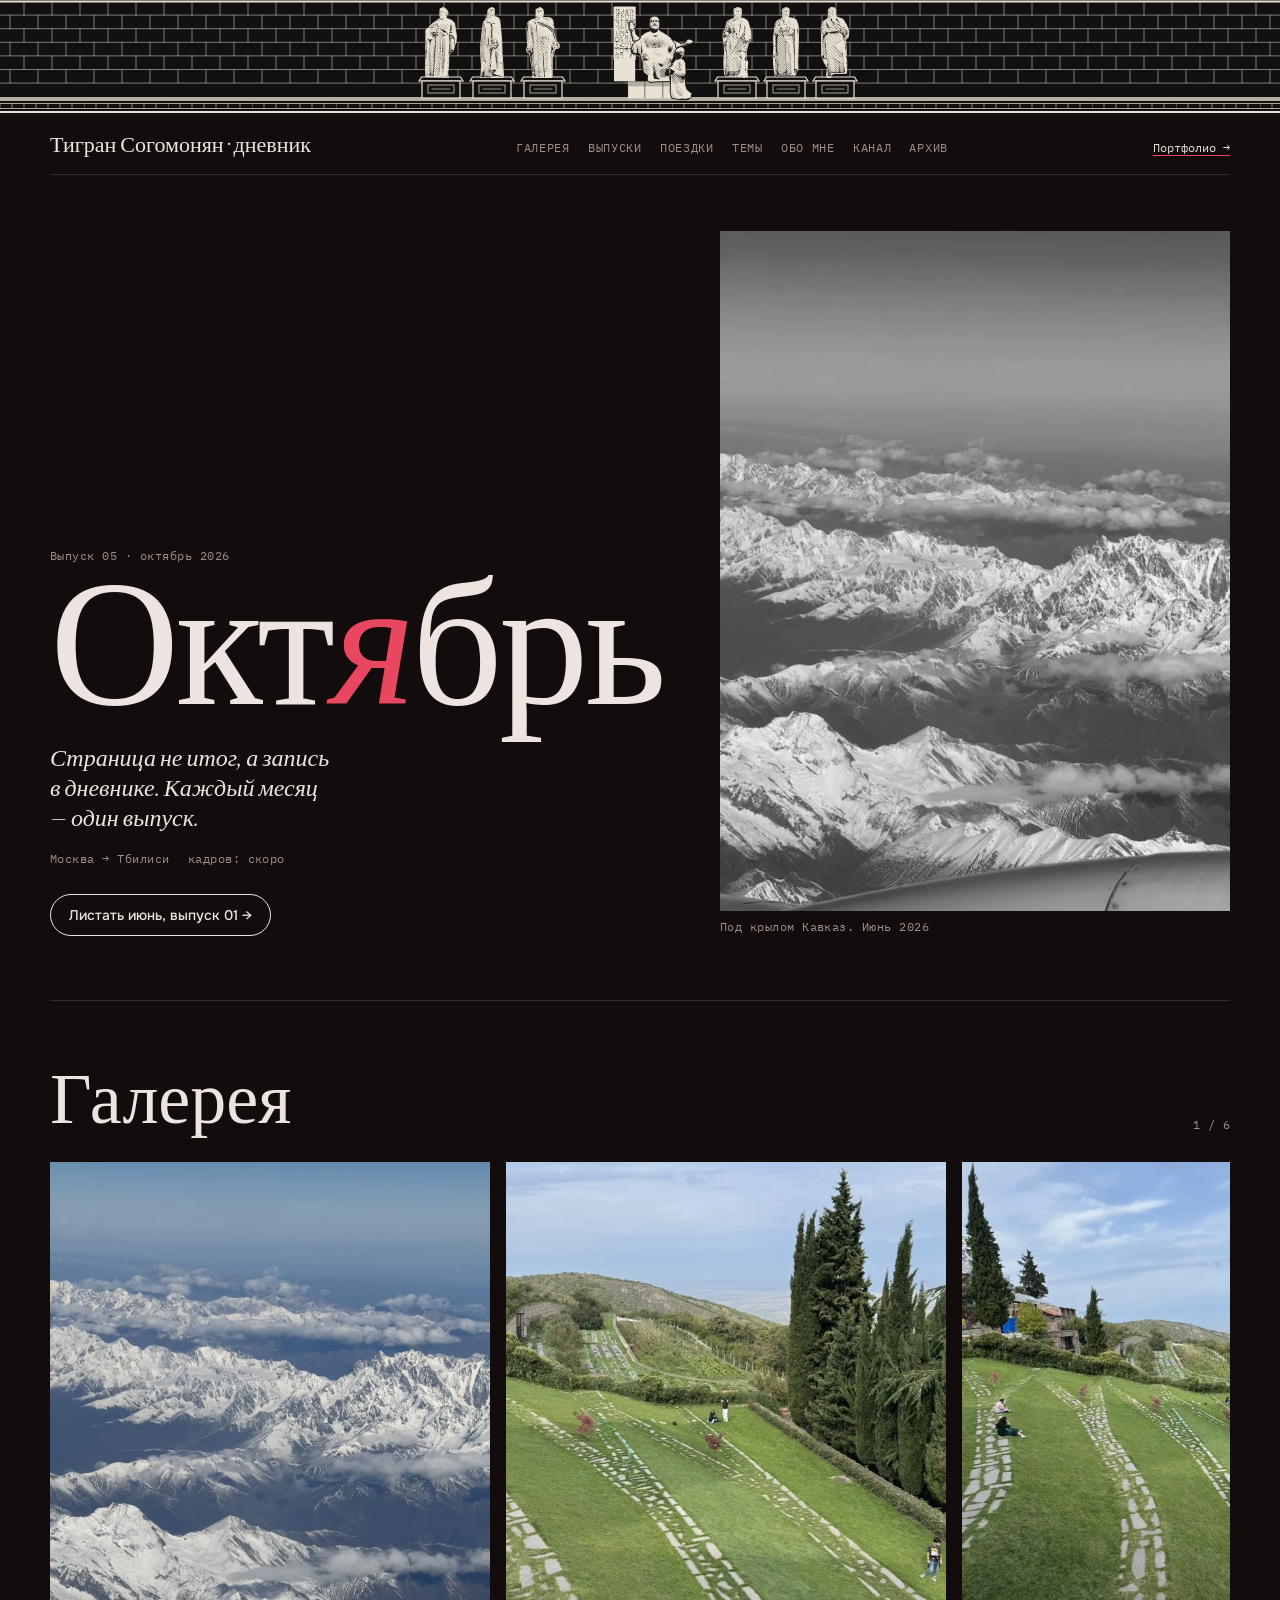
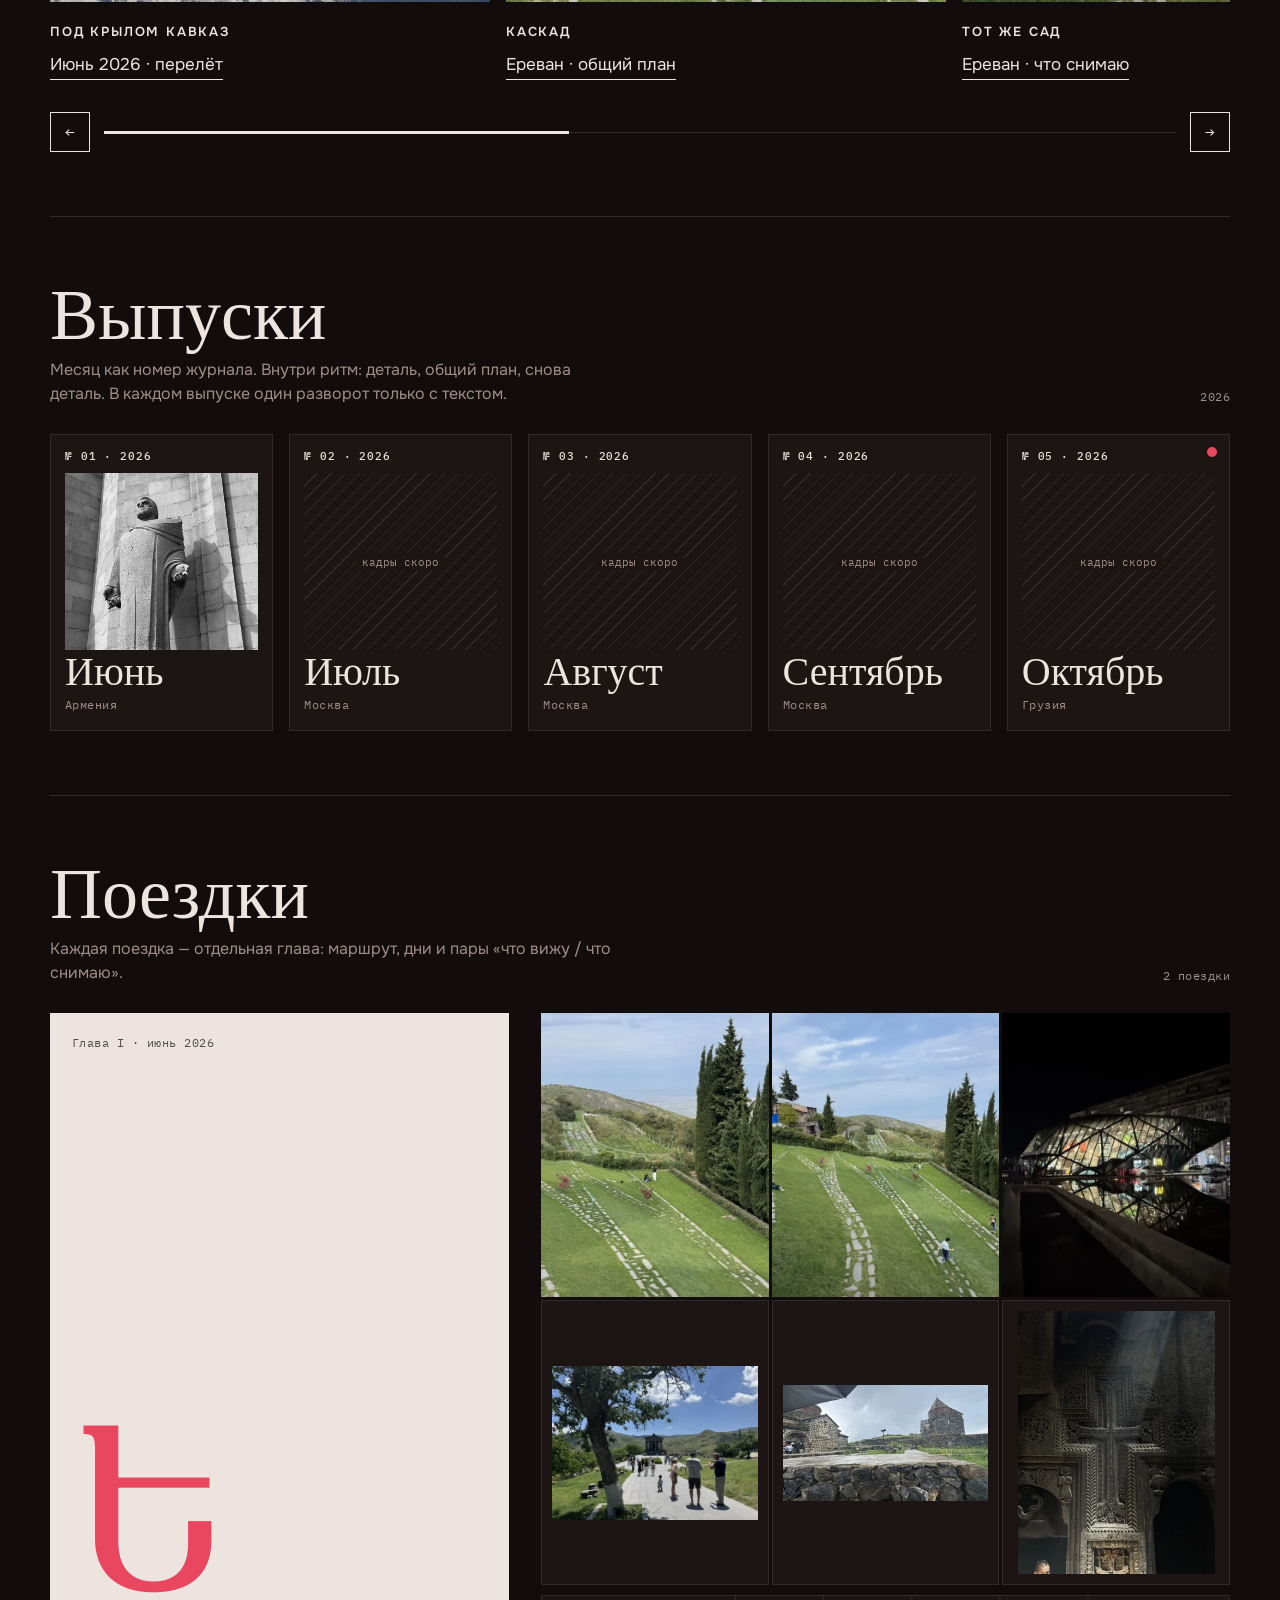
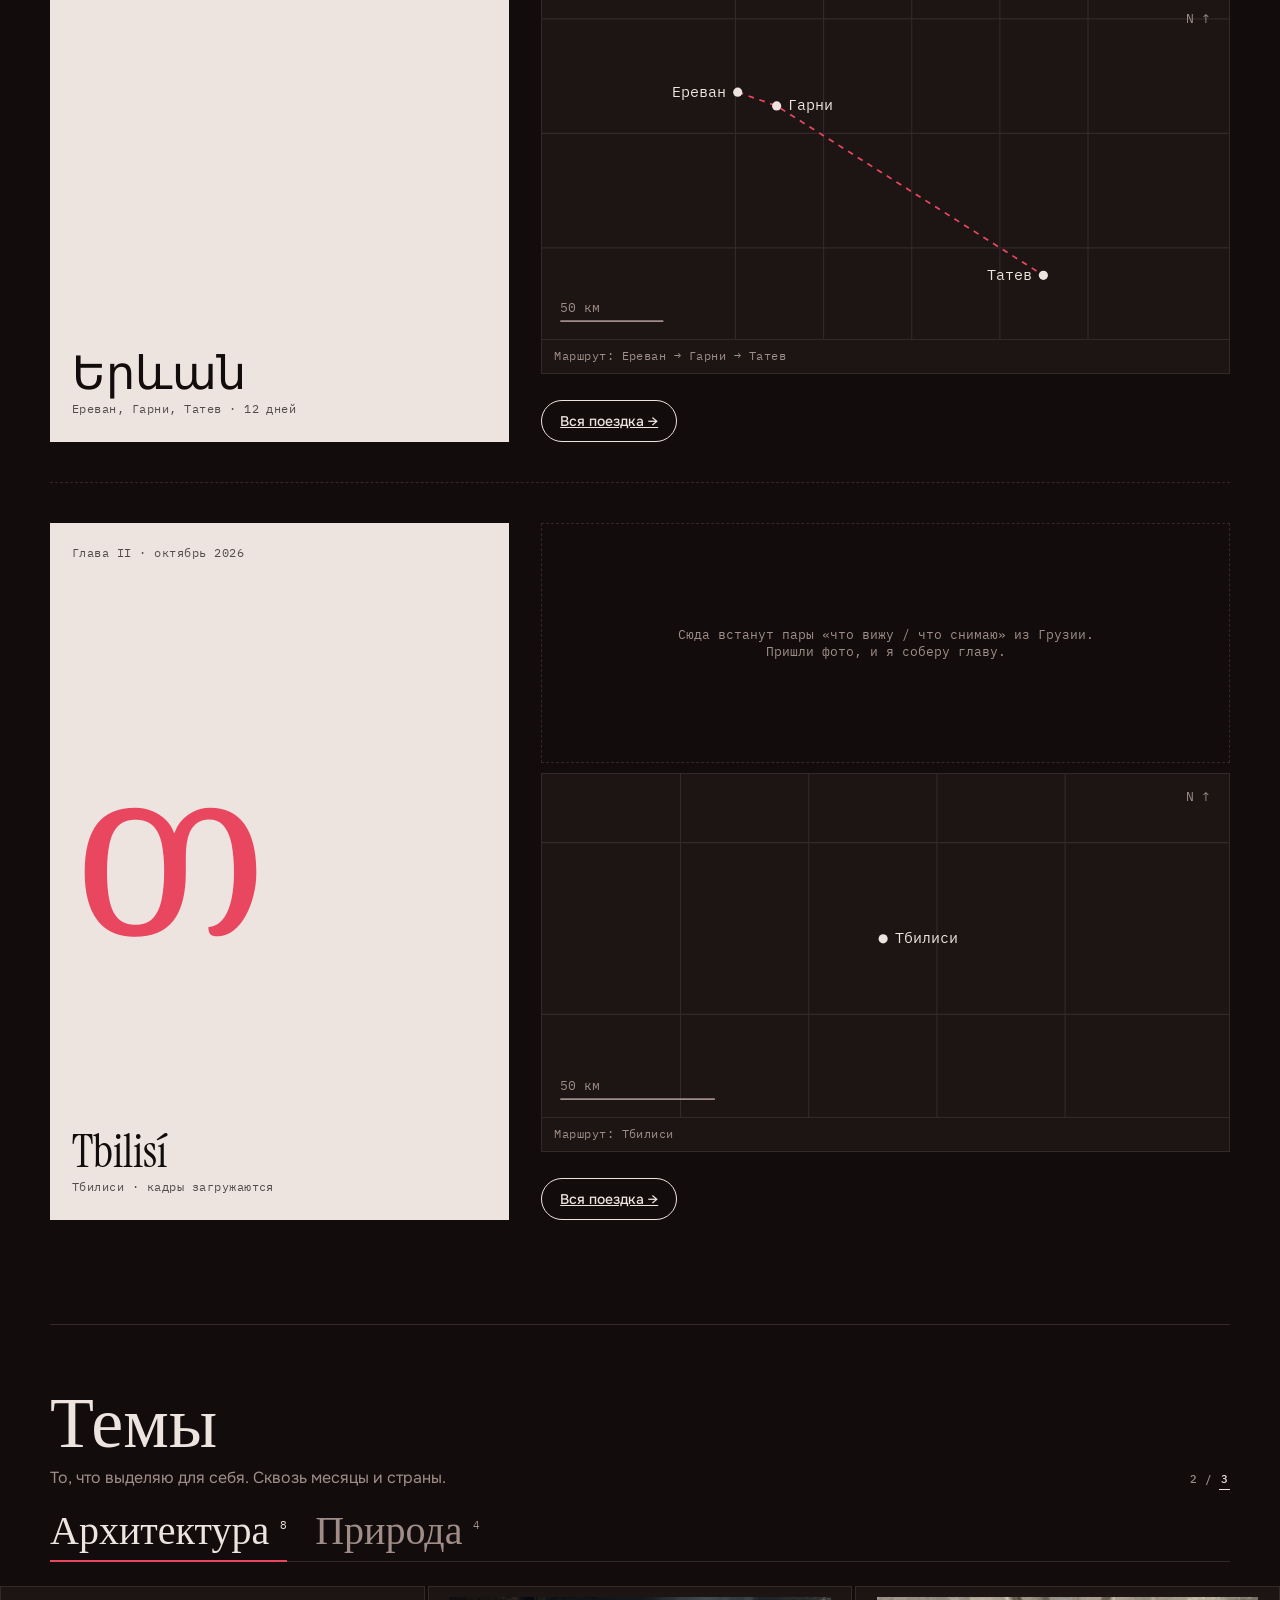
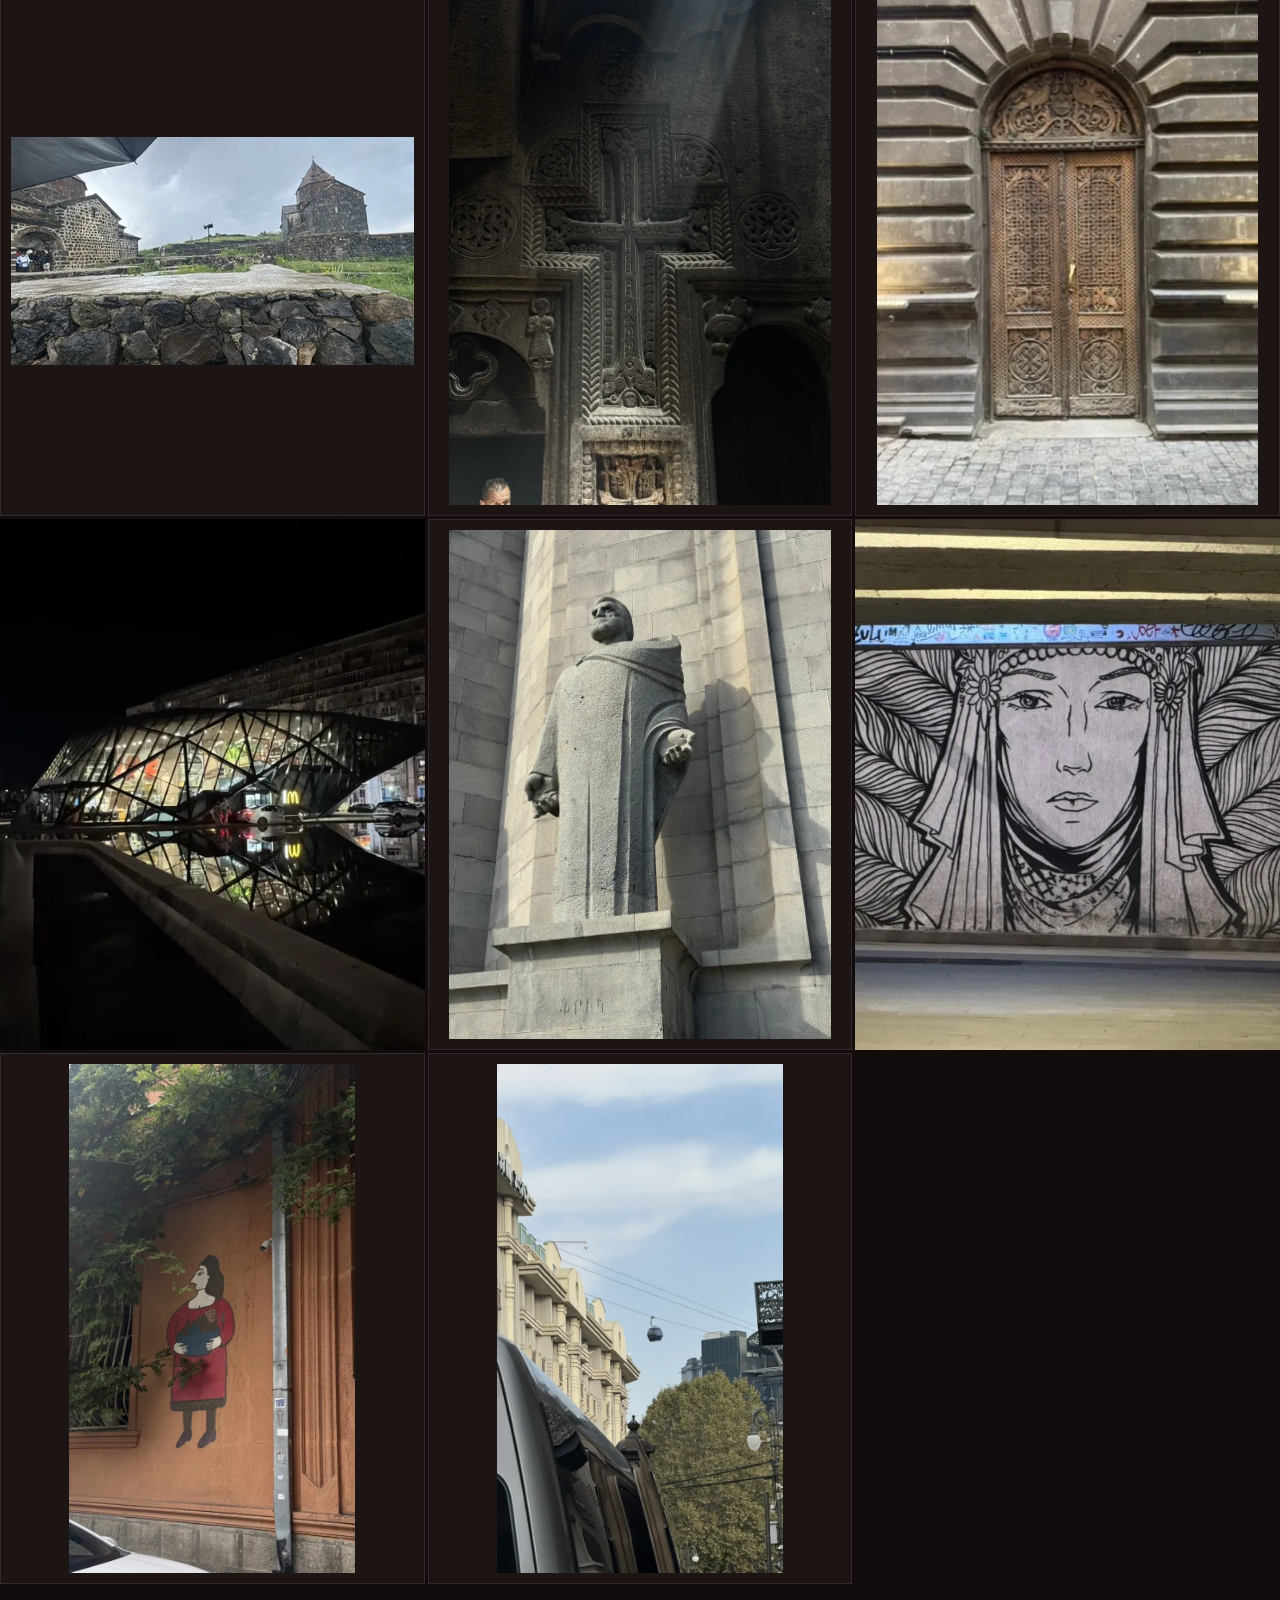
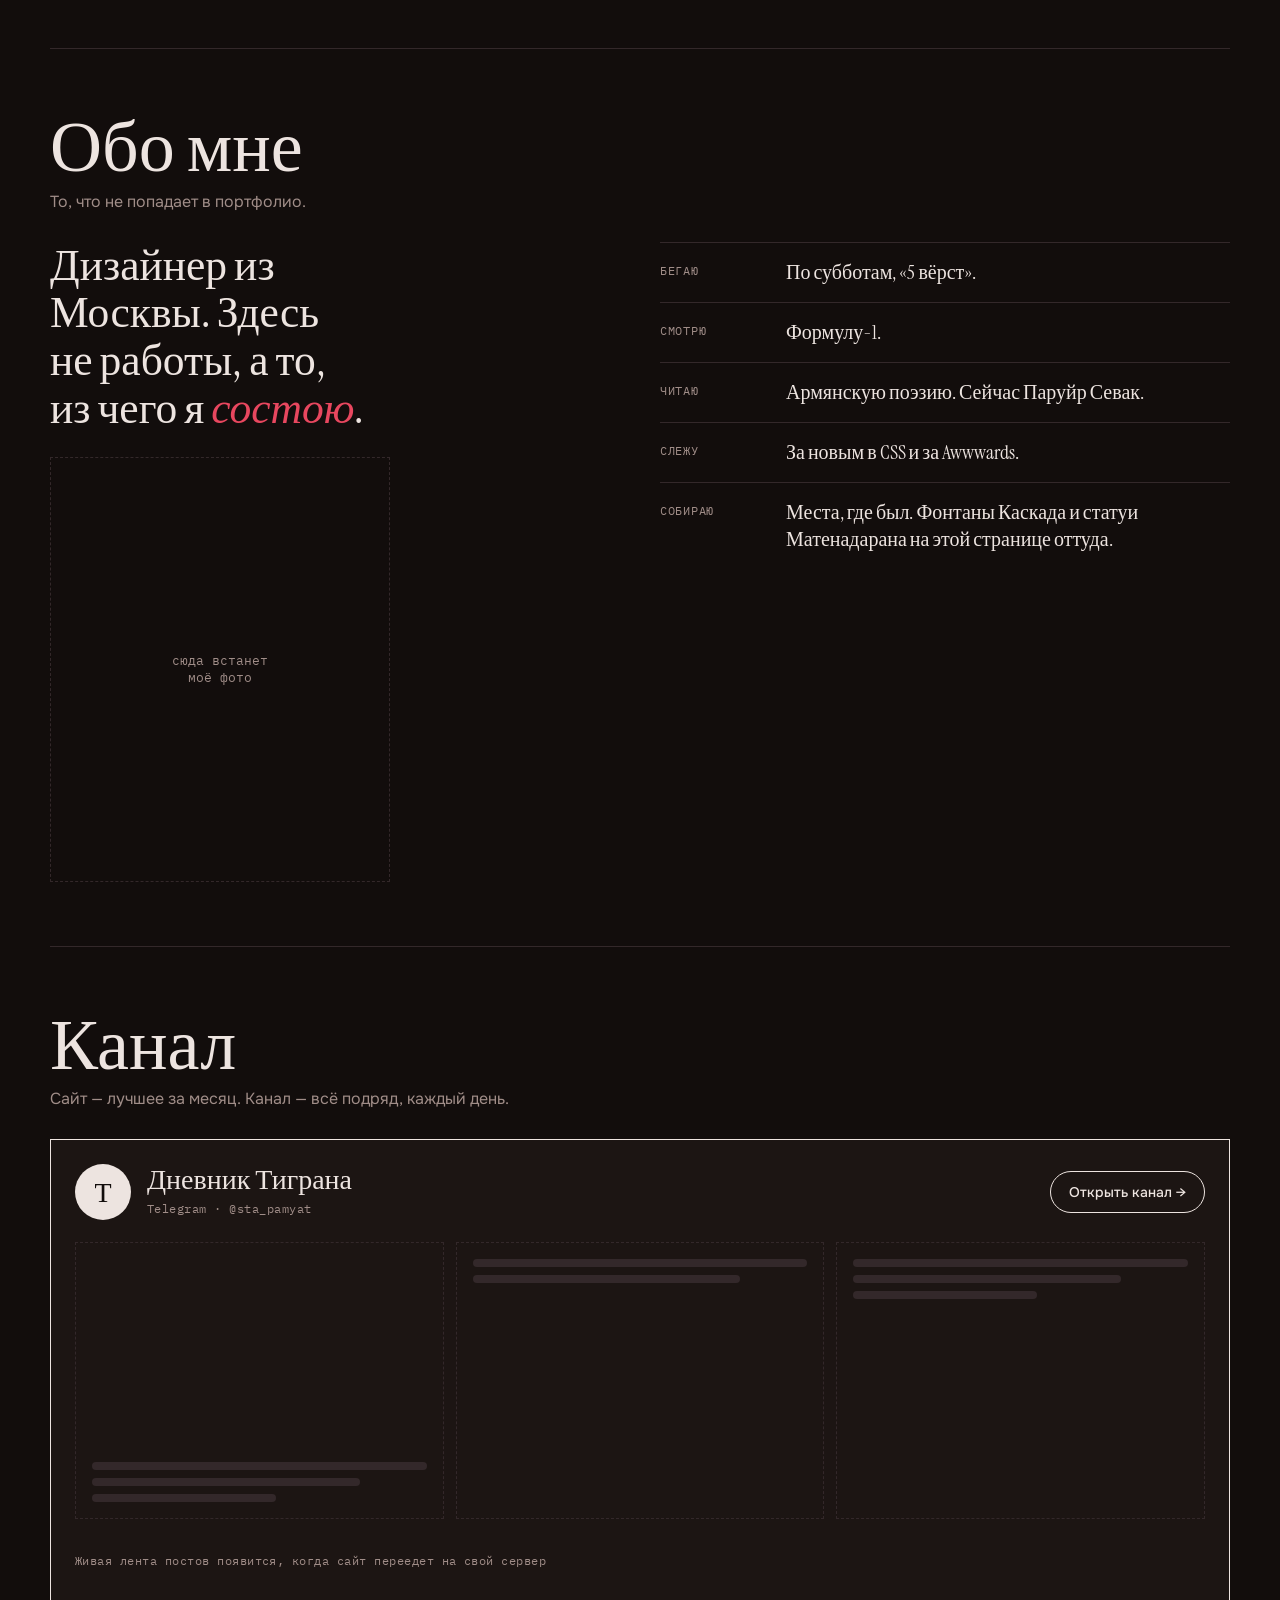
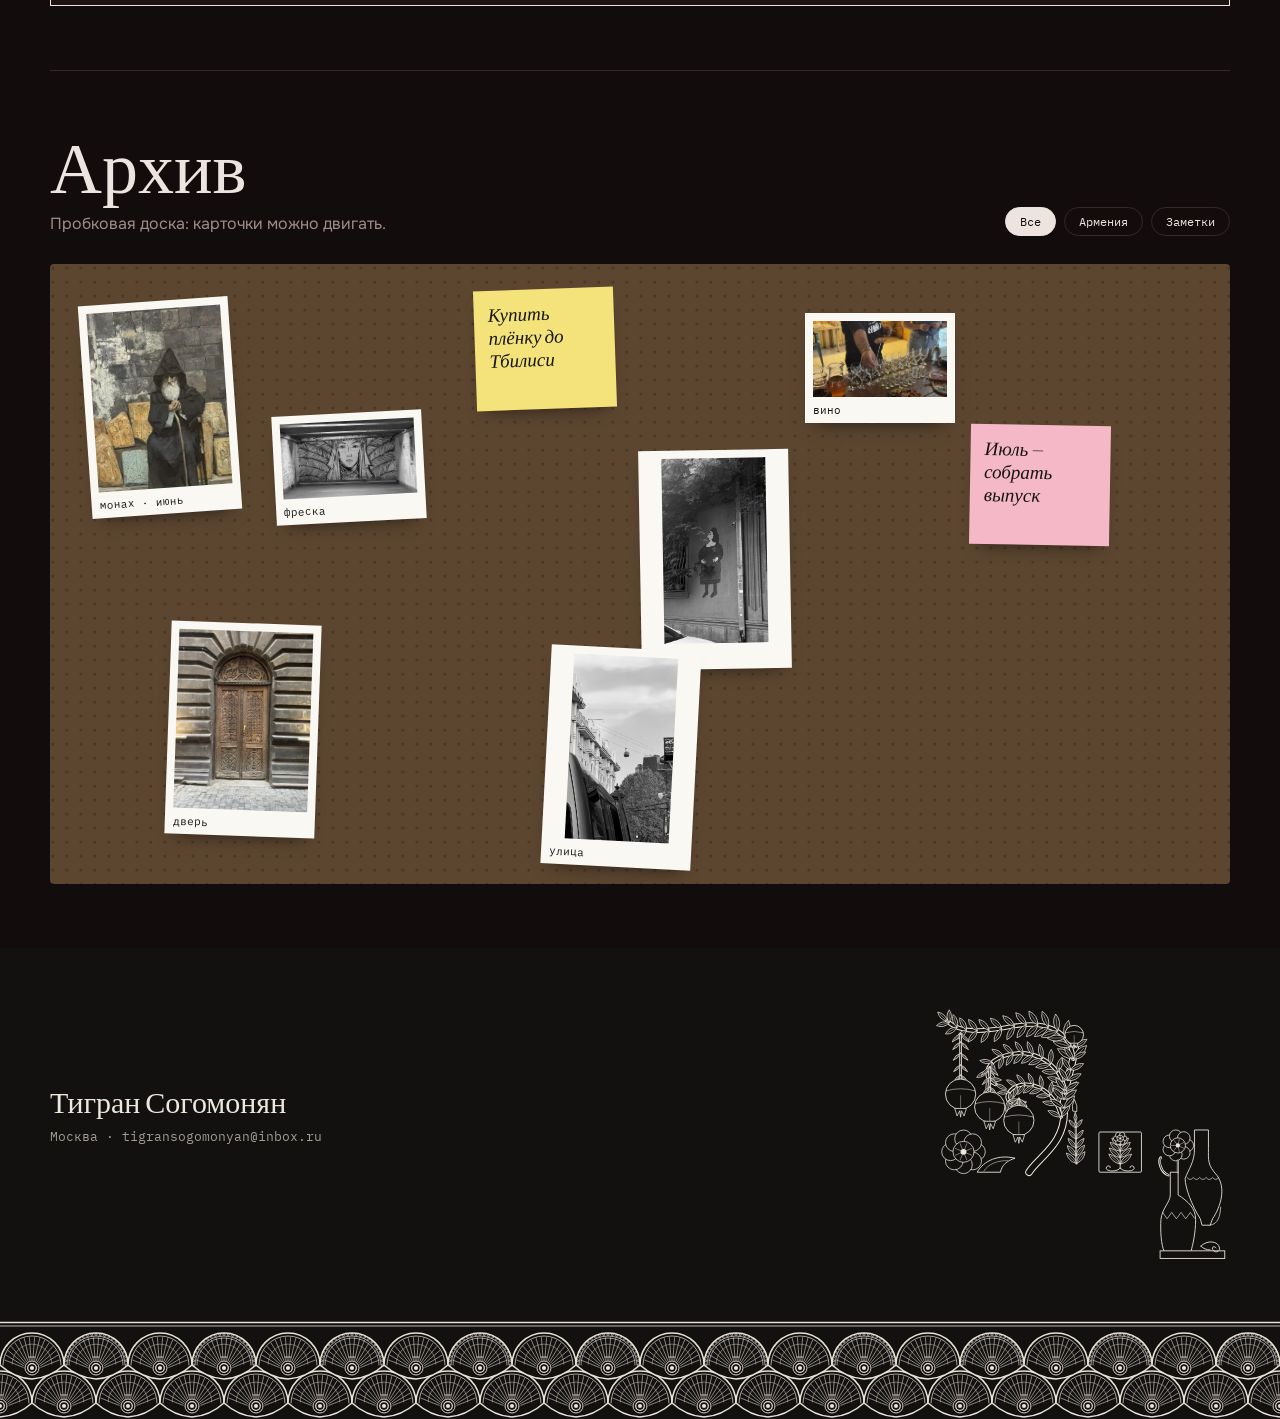
==== commit 6b289f12: "Дневник: подписи по нажатию, мелкие кадры целиком, краткие поездки со страницами trip/ Co-Authored-B" ====
--- a/index.html
+++ b/index.html
@@ -253,7 +253,7 @@
 .dens{display:flex;align-items:center;gap:6px;font:500 11px/1 var(--f-mono);letter-spacing:.08em;text-transform:uppercase;color:var(--muted)}
 .dens button{background:none;border:0;border-bottom:1px solid transparent;padding:4px 2px;font:inherit;color:inherit;cursor:pointer}
 .dens button[aria-pressed="true"]{color:var(--ink);border-bottom-color:var(--ink)}
-</style></head><body>
+</style><link rel="stylesheet" href="frames.css"></head><body>
 <div class="fw">
 <div class="seam2 seam4 seamTop" aria-hidden="true" style="margin-top:0;height:116px;margin-bottom:0"><div class="s2in"><svg width="100%" height="116" style="display:block"><g transform="translate(0 -36)"><rect y="36" width="100%" height="116" fill="#121110"/><rect y="36" width="100%" height="116" fill="url(#seamPt)"/><svg x="50%" y="0" width="1" height="152" overflow="visible"><g transform="translate(-226 0)"><path d="M5 117L7.5 113H46.5L49 117Z" fill="#121110" stroke="#E9E1D3" stroke-width="1.2"></path><rect x="8" y="117" width="38" height="17" fill="#121110" stroke="#E9E1D3" stroke-width="1.2"></rect><rect x="14" y="121" width="26" height="8" fill="none" stroke="#E9E1D3" stroke-width=".7"></rect><path d="M18 125H36" fill="none" stroke="#E9E1D3" stroke-width="0.6" stroke-linecap="round" stroke-linejoin="round"></path><pattern id="hp1_0" patternUnits="userSpaceOnUse" width="12.86" height="12.86" patternTransform="rotate(45)"><path d="M0 0H12.86" stroke="#121110" stroke-width="6.43"></path></pattern><pattern id="hp1_1" patternUnits="userSpaceOnUse" width="23.3" height="23.3" patternTransform="rotate(-45)"><path d="M0 0H23.3" stroke="#121110" stroke-width="5.46"></path></pattern><pattern id="hp1_2" patternUnits="userSpaceOnUse" width="38.57" height="38.57" patternTransform="rotate(45)"><path d="M0 0H38.57" stroke="#121110" stroke-width="4.82"></path></pattern><g transform="translate(5.32 39.14) scale(0.06222222222222222)"><path d="M335 88L385 70L435 100L465 155L440 205L425 240L520 275L565 320L580 420L597 530L590 625L562 700L548 765L520 795L490 805L475 830L470 1000L455 1130L470 1195L105 1180L100 1000L100 800L105 650L105 520L105 430L150 390L200 340L250 300L300 262L340 245L330 200L332 130Z" fill="#E9E1D3" stroke="#E9E1D3" stroke-width="14.46" stroke-linejoin="round"></path><path d="M200 1181L202 1184L220 1184L219 1181L213 1179Z" fill="url(#hp1_2)"></path><path d="M294 1181L290 1178L272 1176L265 1180L257 1178L247 1181L234 1179L231 1184L261 1186L267 1183L273 1186L290 1188Z" fill="url(#hp1_2)"></path><path d="M321 1185L324 1189L440 1194L443 1190L441 1183L432 1183L422 1177L417 1177L409 1182L398 1182L390 1176L382 1180L369 1175L362 1179L355 1176L346 1178L330 1176Z" fill="url(#hp1_2)"></path><path d="M428 1150L434 1162L438 1164L442 1161L442 1155L438 1151Z" fill="url(#hp1_2)"></path><path d="M455 1140L452 1146L450 1177L459 1191L467 1195L469 1189L458 1141Z" fill="url(#hp1_2)"></path><path d="M281 1091L278 1093L278 1099L282 1105L283 1116L282 1129L279 1135L280 1146L277 1165L281 1169L286 1169L293 1166L295 1162L292 1152L295 1101L290 1092Z" fill="url(#hp1_2)"></path><path d="M254 1090L251 1092L256 1105L253 1165L262 1168L266 1165L267 1160L265 1141L269 1135L269 1128L266 1123L269 1093L266 1090Z" fill="url(#hp1_2)"></path><path d="M445 1063L439 1077L439 1081L443 1086L442 1095L435 1103L435 1115L431 1120L433 1130L426 1135L428 1139L436 1138L435 1130L444 1126L440 1106L448 1093L447 1064Z" fill="url(#hp1_2)"></path><path d="M472 860L465 868L466 885L460 897L462 907L461 923L454 926L458 945L451 961L451 969L445 975L445 979L450 985L446 992L448 1011L444 1019L446 1029L441 1034L444 1041L442 1053L445 1056L448 1055L452 1042L456 988L463 972L467 906L471 899L470 884L474 866Z" fill="url(#hp1_2)"></path><path d="M473 835L469 839L469 847L472 851L475 846L475 836Z" fill="url(#hp1_2)"></path><path d="M139 667L136 671L136 678L140 683L143 680L143 671Z" fill="url(#hp1_2)"></path><path d="M114 543L105 543L105 552L109 552Z" fill="url(#hp1_2)"></path><path d="M376 473L371 479L371 516L366 527L366 533L376 543L376 546L372 550L374 560L369 566L370 576L366 590L368 604L364 614L363 805L358 811L358 911L356 915L356 951L352 962L355 975L353 986L356 993L351 997L350 1057L356 1070L349 1075L349 1090L346 1093L349 1108L357 1118L368 1121L365 1126L359 1128L361 1137L347 1140L348 1146L360 1150L366 1142L373 1145L376 1152L372 1155L365 1155L363 1158L383 1168L386 1166L385 1156L388 1151L384 1140L390 1136L388 1119L391 1112L392 1084L397 1079L393 1072L393 1063L400 1026L398 1001L406 951L408 893L413 881L411 867L416 825L414 809L419 792L419 744L422 735L420 702L425 653L422 640L424 631L418 624L418 621L423 617L422 585L416 568L420 557L415 554L418 544L411 537L403 538L408 543L408 547L405 549L395 546L383 548L378 545L378 542L383 535L400 529L412 521L423 520L432 514L441 512L442 507L439 504L416 506L398 513L392 512L390 510L393 502L390 489L392 482L385 475Z" fill="url(#hp1_2)"></path><path d="M126 455L119 457L117 460L116 475L113 482L114 502L121 513L125 507L126 473L129 457Z" fill="url(#hp1_2)"></path><path d="M176 413L168 410L158 415L156 427L159 428L173 420Z" fill="url(#hp1_2)"></path><path d="M477 395L474 402L480 405L483 398Z" fill="url(#hp1_2)"></path><path d="M300 368L293 366L282 372L273 373L269 376L269 380L273 383L292 384L297 381Z" fill="url(#hp1_2)"></path><path d="M512 317L508 321L507 329L509 343L493 353L485 352L478 345L472 346L471 353L475 357L475 361L472 363L468 362L456 348L442 339L435 326L431 326L429 334L431 343L441 356L460 375L472 374L474 381L478 384L480 383L477 374L479 369L494 361L500 368L493 408L491 444L494 452L483 457L484 482L488 491L480 498L478 505L474 508L468 505L457 483L424 448L360 414L363 410L379 411L384 416L394 419L411 430L417 429L430 435L432 434L430 413L424 407L423 391L426 389L434 395L436 415L454 421L454 425L445 428L442 431L442 436L434 439L434 442L446 453L448 452L447 444L451 441L456 442L462 448L476 450L473 441L462 440L458 437L459 430L469 433L471 427L449 383L442 378L434 364L411 340L402 338L391 343L382 331L370 332L367 330L365 334L381 353L388 356L394 353L400 355L399 363L395 366L389 363L379 371L376 369L375 359L363 349L357 348L350 354L345 353L344 347L353 344L348 336L349 329L346 326L341 327L339 331L340 342L337 347L341 373L339 378L334 378L330 369L321 367L312 361L304 363L303 368L310 375L333 382L333 386L329 391L331 421L326 429L320 430L305 418L307 414L316 413L320 410L320 406L310 396L299 394L287 397L285 402L295 409L299 416L286 420L266 411L267 408L278 402L278 398L272 393L264 393L251 399L247 405L236 407L214 418L206 413L196 413L187 419L184 430L172 437L169 451L171 460L169 523L180 533L186 526L192 527L197 534L198 543L197 548L192 553L205 557L207 561L199 566L199 573L189 583L174 584L153 576L133 558L132 551L142 551L138 540L133 540L129 543L127 549L119 551L116 555L116 562L123 576L121 588L126 594L130 629L137 630L145 640L153 635L157 636L162 655L160 718L156 727L151 728L144 723L137 731L137 734L146 740L135 767L136 776L144 774L148 777L145 784L143 785L138 781L135 784L137 803L141 815L141 849L144 855L144 863L149 869L149 873L145 876L129 873L119 878L113 872L113 834L117 816L118 781L126 740L123 723L126 717L127 702L124 693L123 660L120 651L116 607L111 589L112 578L110 566L105 565L105 664L100 785L100 1010L109 1009L123 1012L135 1019L140 1013L149 1012L153 1015L151 1027L155 1035L155 1043L149 1049L131 1040L121 1050L119 1055L120 1085L115 1090L112 1088L111 1077L109 1076L111 1067L107 1067L107 1073L109 1074L107 1077L107 1122L109 1127L104 1131L105 1176L111 1180L128 1180L123 1173L123 1169L132 1161L163 1163L170 1166L220 1168L232 1166L240 1161L242 1156L236 1152L237 1141L235 1134L239 1129L235 1114L240 1109L238 1102L242 1094L240 1082L244 1078L263 1082L285 1081L299 1088L299 1093L311 1106L305 1120L307 1130L304 1167L306 1173L309 1175L317 1166L323 1167L326 1165L324 1145L327 1136L323 1128L328 1120L324 1109L331 1105L332 1091L309 1091L303 1085L307 1082L330 1085L335 1080L335 1072L327 1064L336 1058L334 1046L335 997L337 993L336 967L339 951L340 906L343 898L341 887L342 805L346 799L345 782L349 754L350 629L353 621L353 609L356 604L354 597L357 552L355 536L356 520L360 508L359 487L362 479L362 467L355 463L328 462L324 465L325 476L321 489L321 511L318 513L313 506L288 497L283 492L284 485L289 482L297 483L298 488L302 491L311 489L311 485L298 481L310 468L310 464L279 456L275 453L275 450L280 447L292 448L314 455L319 454L320 451L310 441L280 437L276 433L279 426L288 424L311 433L321 430L324 432L329 447L335 452L347 454L359 452L364 448L396 470L415 471L429 475L449 495L456 510L470 517L478 546L479 575L486 628L479 667L471 797L466 817L467 821L474 824L482 819L490 805L520 795L548 765L551 748L543 749L538 745L535 726L533 725L529 729L529 745L524 749L516 746L518 729L523 722L519 704L522 702L530 703L530 700L526 697L521 700L518 698L517 678L521 675L529 677L538 688L543 683L542 676L530 668L529 651L519 650L515 647L518 640L527 638L526 617L529 612L529 605L522 591L522 586L532 578L548 579L556 585L563 600L564 627L559 645L557 667L559 688L563 694L574 669L575 604L573 588L567 575L566 565L552 536L543 523L518 508L498 504L494 500L494 495L497 493L534 508L542 508L545 506L548 495L532 493L527 490L519 491L509 487L508 483L513 479L527 482L536 478L551 482L560 481L558 477L546 471L506 457L509 453L523 454L527 451L521 378L519 375L519 370L527 359L532 364L530 374L536 386L536 394L543 400L543 403L536 407L536 411L539 415L539 422L546 443L540 445L538 451L553 461L560 463L563 461L558 450L554 418L550 413L548 383L546 378L542 376L542 373L547 369L547 363L540 361L537 352L526 346L524 332L520 324Z" fill="url(#hp1_2)"></path><path d="M382 278L397 276L400 271L387 270Z" fill="url(#hp1_2)"></path><path d="M497 268L497 272L510 275L520 282L525 282L520 275Z" fill="url(#hp1_2)"></path><path d="M417 127L415 128L416 138L424 156L425 181L423 195L430 216L433 218L456 173L456 168L443 146L429 133Z" fill="url(#hp1_2)"></path><path d="M376 75L373 74L336 88L337 93L345 97L334 107L332 123L330 202L339 245L300 262L202 338L168 372L168 378L156 384L147 395L174 396L178 398L219 398L242 383L249 375L270 369L279 361L290 360L300 351L301 326L298 324L292 324L284 328L251 331L230 337L220 335L221 327L240 318L252 310L257 303L291 284L339 274L364 274L392 255L405 243L406 235L400 234L388 241L383 240L372 230L370 219L355 206L357 197L362 194L380 197L389 203L392 202L385 191L364 174L363 165L357 162L354 157L355 135L358 131L362 130L368 135L377 157L383 159L390 170L396 172L401 166L401 161L388 155L391 146L401 141L395 132L386 127L376 127L367 122L354 123L348 127L341 122L354 108L373 109L377 107L375 103L369 100L351 101L345 98L347 91L352 86L373 79Z" fill="url(#hp1_2)"></path><path d="M269 1179L272 1184L280 1183L286 1187L291 1184L289 1179L283 1181L275 1177Z" fill="url(#hp1_1)"></path><path d="M324 1183L324 1186L337 1190L347 1186L362 1191L367 1184L375 1191L439 1194L442 1190L440 1184L432 1185L421 1178L410 1183L398 1184L390 1177L382 1182L370 1176L361 1181L355 1177L345 1180L330 1177Z" fill="url(#hp1_1)"></path><path d="M456 1142L453 1147L451 1178L460 1191L467 1195L469 1189L459 1146Z" fill="url(#hp1_1)"></path><path d="M349 1099L350 1107L356 1111L359 1117L364 1117L365 1113L353 1099Z" fill="url(#hp1_1)"></path><path d="M282 1092L280 1093L280 1099L284 1109L278 1165L281 1168L287 1168L294 1161L291 1152L293 1098L290 1093Z" fill="url(#hp1_1)"></path><path d="M255 1091L253 1095L257 1111L254 1165L262 1167L266 1160L264 1140L268 1133L264 1121L267 1092Z" fill="url(#hp1_1)"></path><path d="M301 1088L300 1093L313 1107L306 1121L308 1130L306 1135L307 1157L305 1168L310 1172L317 1164L325 1164L323 1157L318 1155L317 1152L322 1149L325 1136L321 1131L326 1123L322 1106L330 1098L331 1092L309 1092Z" fill="url(#hp1_1)"></path><path d="M460 952L454 962L452 971L446 976L446 979L452 983L456 982L462 972L459 962L462 957Z" fill="url(#hp1_1)"></path><path d="M261 934L273 948L287 950L296 956L301 955L301 948L297 943L288 944L285 942L288 934L279 937L267 933Z" fill="url(#hp1_1)"></path><path d="M261 912L272 924L278 924L277 917L265 911Z" fill="url(#hp1_1)"></path><path d="M273 892L271 895L274 898L274 905L279 908L281 907L281 895Z" fill="url(#hp1_1)"></path><path d="M302 887L299 889L299 893L305 896L309 906L303 908L295 900L292 902L292 907L299 910L309 921L317 923L319 922L318 912L311 906L317 894Z" fill="url(#hp1_1)"></path><path d="M124 879L124 884L130 885L141 892L145 891L147 883L144 880L134 877Z" fill="url(#hp1_1)"></path><path d="M265 873L268 878L273 877L288 882L283 874Z" fill="url(#hp1_1)"></path><path d="M271 857L272 864L282 864L282 859Z" fill="url(#hp1_1)"></path><path d="M290 841L280 834L268 838L267 847L269 848L280 842L288 845Z" fill="url(#hp1_1)"></path><path d="M268 823L269 829L273 831L279 829L279 825Z" fill="url(#hp1_1)"></path><path d="M191 813L188 815L191 833L194 835L196 834L196 820Z" fill="url(#hp1_1)"></path><path d="M268 805L269 811L281 815L286 820L288 819L288 814L282 805L278 803Z" fill="url(#hp1_1)"></path><path d="M315 764L313 770L319 776L323 773L323 767Z" fill="url(#hp1_1)"></path><path d="M275 751L272 753L272 766L275 769L278 767L279 755Z" fill="url(#hp1_1)"></path><path d="M193 729L190 732L190 740L193 746L193 754L198 758L200 757L199 737Z" fill="url(#hp1_1)"></path><path d="M274 722L271 724L273 731L278 739L287 745L286 755L297 766L295 771L285 773L283 777L288 780L301 781L304 778L304 762L301 758L303 745L290 741Z" fill="url(#hp1_1)"></path><path d="M273 711L276 716L285 716L292 726L293 733L297 733L297 726L303 721L303 715L292 716L286 712Z" fill="url(#hp1_1)"></path><path d="M194 702L189 708L191 715L194 717L199 712L198 705Z" fill="url(#hp1_1)"></path><path d="M281 613L281 619L284 621L294 618L306 618L304 614L295 611Z" fill="url(#hp1_1)"></path><path d="M107 577L105 578L105 664L102 742L106 744L106 747L102 749L100 785L100 978L102 979L104 978L104 945L109 918L109 897L116 883L111 867L112 833L115 824L117 783L124 743L121 723L125 714L125 701L122 690L123 676L118 653L118 629L113 617L113 605L109 590L110 580Z" fill="url(#hp1_1)"></path><path d="M294 574L298 579L302 578L308 581L311 578L311 575L302 569Z" fill="url(#hp1_1)"></path><path d="M376 562L371 565L373 579L367 590L367 598L372 603L367 607L365 613L366 676L363 800L378 810L380 821L375 822L368 816L365 809L360 809L358 901L361 912L357 916L359 941L357 956L354 961L355 985L359 994L352 998L351 1043L352 1057L365 1072L375 1076L376 1079L372 1082L362 1081L353 1075L350 1077L350 1085L354 1090L371 1088L375 1091L372 1096L366 1099L366 1102L379 1107L378 1112L371 1116L370 1123L377 1126L381 1132L375 1134L366 1128L364 1129L364 1135L377 1146L377 1154L372 1159L378 1166L382 1167L385 1165L383 1157L386 1153L386 1147L380 1143L381 1134L386 1131L390 1103L390 1083L392 1080L390 1070L394 1057L395 1032L399 1025L396 1001L404 951L404 932L407 923L407 890L412 880L407 867L411 863L409 854L413 847L415 824L413 808L417 792L416 779L419 769L417 743L420 731L418 719L420 680L415 669L421 664L421 660L416 653L421 650L422 644L419 639L421 630L410 621L411 617L421 615L421 606L418 602L419 579L417 575L408 571L401 564Z" fill="url(#hp1_1)"></path><path d="M296 549L297 554L316 564L323 561L323 558L318 555L310 555L301 548Z" fill="url(#hp1_1)"></path><path d="M502 491L505 496L518 496L525 502L532 502L532 499L526 495L522 496L509 489Z" fill="url(#hp1_1)"></path><path d="M367 533L376 540L383 534L400 528L412 520L422 519L440 511L441 507L438 505L419 506L398 514L390 513L388 511L391 502L390 481L386 477L377 474L372 479L372 517L367 527Z" fill="url(#hp1_1)"></path><path d="M123 460L119 464L116 497L120 502L123 499L125 461Z" fill="url(#hp1_1)"></path><path d="M175 413L172 411L165 412L157 418L157 422L160 424L173 419Z" fill="url(#hp1_1)"></path><path d="M241 410L237 409L231 414L220 416L215 420L215 425L217 426L230 419L238 425L242 423L242 420L237 417Z" fill="url(#hp1_1)"></path><path d="M304 395L286 399L286 402L300 413L300 417L287 422L274 415L265 418L257 412L253 414L255 421L262 428L263 434L259 437L252 434L248 435L247 438L257 440L259 446L255 449L242 450L244 455L255 462L252 466L240 463L226 455L205 459L202 448L204 440L202 439L191 447L188 445L188 437L193 428L207 419L205 414L192 416L186 423L184 433L174 439L171 509L174 518L180 521L191 515L200 523L207 522L211 539L222 557L231 557L238 567L245 560L254 566L245 579L251 591L247 615L242 622L249 636L249 645L246 649L238 649L235 652L236 663L242 665L243 669L234 676L235 710L224 716L227 727L234 733L235 748L229 756L229 761L223 767L225 776L222 781L222 791L213 798L217 827L221 832L221 841L225 845L225 851L222 853L218 851L218 846L214 846L212 864L219 874L214 881L214 885L227 888L230 895L227 897L223 895L211 904L211 908L219 913L214 920L213 927L221 933L214 940L214 946L226 948L224 953L217 954L211 969L216 972L224 965L227 967L224 980L214 989L216 998L227 1018L227 1023L222 1026L215 1022L209 1023L212 1034L215 1036L222 1035L225 1042L212 1054L207 1066L215 1074L222 1075L223 1080L220 1082L215 1079L205 1087L200 1081L203 1070L192 1058L196 1046L195 1014L199 1008L197 984L200 969L199 924L201 912L196 905L193 908L193 930L190 943L187 945L183 942L181 929L184 880L178 866L182 844L177 830L179 815L177 767L179 757L176 749L175 722L182 712L176 698L176 690L179 681L181 646L186 622L195 616L200 603L213 593L220 575L220 568L211 568L187 585L176 585L153 577L125 554L120 555L118 558L126 575L124 587L132 608L132 617L137 616L140 608L145 608L152 616L153 628L161 636L165 681L162 694L162 714L157 731L157 738L162 747L158 762L160 775L146 790L138 791L143 814L143 848L149 853L147 863L154 874L155 896L147 903L150 934L154 944L151 958L156 961L153 971L157 977L157 985L153 996L146 1001L109 1001L104 994L100 994L100 1009L102 1010L110 1008L133 1014L146 1010L156 1014L154 1025L159 1043L155 1057L163 1105L163 1131L154 1134L145 1129L136 1129L128 1132L118 1130L104 1134L104 1146L111 1152L119 1151L122 1153L115 1163L115 1166L120 1168L130 1160L166 1162L172 1165L229 1166L239 1159L235 1152L234 1134L237 1126L234 1114L238 1108L236 1100L240 1095L239 1082L242 1077L247 1076L253 1080L265 1081L285 1080L299 1085L306 1081L331 1083L334 1080L333 1070L323 1067L322 1064L335 1058L333 1038L336 975L334 969L337 963L337 925L340 920L339 906L342 899L340 886L341 804L345 799L343 786L348 756L349 628L352 620L351 611L355 604L353 598L356 553L354 535L358 510L357 490L361 478L361 468L354 464L340 465L332 462L327 464L322 489L321 519L323 520L331 515L338 521L338 532L343 545L348 549L348 556L343 557L325 539L331 532L324 525L320 525L313 533L313 536L321 539L321 545L327 554L335 559L332 568L346 581L346 585L343 587L334 583L326 574L320 572L318 575L321 583L332 587L335 597L329 599L318 593L309 599L311 602L319 600L331 605L337 603L341 607L343 617L338 621L330 614L322 617L317 616L311 620L312 625L316 627L323 618L336 631L333 636L322 635L321 640L334 644L340 655L337 657L323 656L316 653L314 659L333 668L339 674L338 678L334 681L327 681L320 686L314 686L309 674L310 663L292 655L292 650L295 648L311 648L313 638L303 634L297 628L286 633L281 630L278 631L283 637L279 647L292 659L301 678L307 684L314 686L322 698L327 698L334 689L337 691L339 699L336 703L322 709L311 704L306 695L298 690L283 672L279 671L275 674L280 682L296 694L299 701L306 706L307 711L317 716L328 713L336 718L333 723L317 720L310 725L311 729L320 733L323 741L338 747L337 757L333 760L335 770L328 776L334 785L334 791L325 795L323 802L319 805L312 802L302 786L285 792L285 797L288 800L294 795L298 795L299 812L301 813L307 809L320 818L320 828L333 837L334 845L329 851L333 866L329 868L321 860L321 852L325 849L323 840L314 831L313 827L304 824L304 817L300 817L298 823L290 825L291 828L300 831L302 835L312 837L312 843L309 846L290 852L290 856L300 869L297 878L311 878L311 874L306 870L311 864L333 896L333 901L328 906L331 922L324 927L327 932L324 938L317 938L312 931L304 930L299 925L297 928L303 929L306 937L314 944L324 944L328 950L324 953L313 951L305 960L305 965L313 967L320 976L320 979L308 989L305 987L301 970L287 968L287 972L301 986L299 994L297 995L289 990L281 992L278 990L277 983L267 982L267 985L274 991L273 1001L281 1004L288 1011L293 1008L296 1009L297 1018L313 1025L315 1029L311 1033L296 1032L281 1017L269 1019L267 1022L282 1026L286 1037L301 1041L303 1046L297 1049L264 1047L249 1052L241 1044L242 1010L244 1007L242 991L245 986L244 964L248 957L248 914L252 890L250 875L255 869L253 851L255 848L256 795L260 786L261 752L259 746L261 743L260 730L264 701L265 647L267 637L271 633L269 627L270 583L272 578L270 564L277 543L281 540L292 540L299 525L314 515L312 506L289 498L282 492L283 485L303 474L309 468L309 465L304 462L279 457L273 453L273 450L277 447L289 447L314 454L319 453L318 449L308 441L279 438L274 429L287 422L306 431L316 430L303 415L308 412L318 411L319 406Z" fill="url(#hp1_1)"></path><path d="M277 399L272 394L265 394L254 399L252 405L257 408L275 404Z" fill="url(#hp1_1)"></path><path d="M345 369L343 375L352 379L354 388L347 391L338 384L330 393L332 399L330 411L335 423L327 431L329 445L339 452L353 451L353 446L346 441L343 435L343 430L347 428L357 435L365 447L382 457L394 468L403 471L420 471L433 476L449 494L457 510L471 516L476 531L483 599L487 617L486 642L480 668L472 796L468 820L476 822L483 817L490 805L520 795L548 765L551 749L541 749L533 740L525 750L519 750L515 747L516 727L521 722L522 717L515 705L514 667L517 657L513 651L507 648L507 645L511 639L509 629L514 624L519 610L511 601L510 594L520 583L530 577L547 577L557 585L565 609L564 633L560 646L559 684L563 692L566 690L573 668L574 600L572 589L558 550L551 536L540 522L529 518L516 509L496 504L489 496L482 498L476 509L471 509L450 476L421 447L401 435L350 411L345 406L345 401L348 399L355 400L365 409L377 409L383 404L383 400L378 398L374 392L367 390L363 380L350 378L348 371Z" fill="url(#hp1_1)"></path><path d="M298 369L294 367L282 373L273 374L270 376L270 380L276 383L292 383L297 379Z" fill="url(#hp1_1)"></path><path d="M390 366L383 371L384 380L387 382L395 375L395 370Z" fill="url(#hp1_1)"></path><path d="M171 373L182 373L186 369L175 366L172 368Z" fill="url(#hp1_1)"></path><path d="M305 364L307 371L314 376L322 378L331 376L331 371L326 368L319 367L311 362Z" fill="url(#hp1_1)"></path><path d="M404 358L401 360L400 366L407 369L409 375L401 379L401 392L392 395L392 399L401 405L401 412L397 420L411 428L414 427L412 421L407 417L407 413L412 410L421 421L421 429L427 432L429 431L429 421L427 414L420 408L422 399L408 379L409 376L414 374L414 370Z" fill="url(#hp1_1)"></path><path d="M367 356L359 361L359 366L362 369L371 364L371 359Z" fill="url(#hp1_1)"></path><path d="M405 342L409 352L416 356L421 364L431 372L426 378L426 382L436 390L437 403L442 404L443 395L449 391L448 384L439 381L439 375L433 365L411 342Z" fill="url(#hp1_1)"></path><path d="M432 338L433 343L444 358L460 372L465 372L466 365L459 355L446 343L435 337Z" fill="url(#hp1_1)"></path><path d="M372 335L372 341L380 348L384 348L385 341L377 334Z" fill="url(#hp1_1)"></path><path d="M513 325L509 329L511 343L507 347L489 355L482 353L477 348L474 349L479 357L479 364L482 365L495 360L501 368L494 407L492 444L495 453L484 458L485 482L491 488L503 485L512 478L528 479L545 475L545 473L528 465L509 461L502 456L505 452L522 453L525 451L520 381L517 374L520 364L518 349L522 338Z" fill="url(#hp1_1)"></path><path d="M300 326L296 324L285 329L259 333L252 332L216 341L204 337L194 346L194 353L191 356L193 384L188 388L179 389L170 380L152 388L148 394L173 395L182 398L219 397L249 374L269 368L275 362L287 360L299 351Z" fill="url(#hp1_1)"></path><path d="M401 240L398 239L389 245L379 247L347 245L342 242L338 246L321 253L321 256L334 262L333 266L315 270L288 271L227 318L225 322L229 323L251 309L257 302L293 282L332 274L361 274L365 268L376 264L401 243Z" fill="url(#hp1_1)"></path><path d="M388 161L391 168L395 170L398 168L399 162Z" fill="url(#hp1_1)"></path><path d="M419 130L417 136L426 154L428 174L426 197L431 214L434 216L455 175L455 170L441 146L426 133Z" fill="url(#hp1_1)"></path><path d="M349 104L339 106L333 113L335 121L332 123L331 177L334 180L337 179L339 173L344 169L352 174L351 180L335 191L332 198L335 204L341 195L352 193L355 190L355 184L358 182L363 185L363 190L375 195L384 195L381 189L362 175L360 168L352 158L354 132L358 129L366 130L373 140L375 149L382 155L387 147L396 140L395 135L390 131L377 129L367 124L358 124L349 130L341 129L335 119L351 107Z" fill="url(#hp1_1)"></path><path d="M396 1189L398 1192L416 1190L421 1193L431 1191L437 1194L440 1191L440 1186L437 1185L432 1188L427 1183L418 1180L413 1184L403 1184Z" fill="url(#hp1_0)"></path><path d="M367 1179L379 1191L384 1191L392 1185L390 1179L382 1186L373 1178Z" fill="url(#hp1_0)"></path><path d="M348 1180L349 1185L357 1190L361 1189L356 1179L351 1178Z" fill="url(#hp1_0)"></path><path d="M328 1181L330 1185L337 1187L340 1185L340 1182L333 1178Z" fill="url(#hp1_0)"></path><path d="M457 1145L454 1150L455 1159L452 1178L467 1195L469 1189L459 1146Z" fill="url(#hp1_0)"></path><path d="M381 1114L373 1118L373 1123L382 1127L385 1125L385 1117Z" fill="url(#hp1_0)"></path><path d="M287 1093L282 1095L285 1119L284 1144L280 1165L283 1167L291 1163L289 1146L291 1140L292 1099Z" fill="url(#hp1_0)"></path><path d="M325 1092L307 1094L309 1101L314 1106L314 1111L308 1121L308 1158L306 1167L309 1170L314 1166L314 1153L322 1140L319 1128L324 1120L320 1105L327 1096Z" fill="url(#hp1_0)"></path><path d="M258 1092L255 1094L258 1104L258 1137L255 1164L261 1166L264 1163L262 1139L266 1132L262 1122L265 1094Z" fill="url(#hp1_0)"></path><path d="M352 1080L353 1087L364 1087L364 1084Z" fill="url(#hp1_0)"></path><path d="M387 1077L381 1077L379 1083L375 1085L377 1094L369 1099L369 1102L383 1104L387 1102Z" fill="url(#hp1_0)"></path><path d="M333 1072L327 1069L316 1075L303 1072L273 1072L266 1077L260 1074L254 1074L252 1077L284 1078L297 1082L303 1080L330 1082L333 1080Z" fill="url(#hp1_0)"></path><path d="M100 1000L100 1007L102 1008L108 1005L113 1008L132 1011L161 1008L161 1004L157 1000L143 1004L108 1004L104 1000Z" fill="url(#hp1_0)"></path><path d="M304 910L304 913L312 921L318 920L315 911L311 909Z" fill="url(#hp1_0)"></path><path d="M301 890L309 900L314 899L314 894L304 889Z" fill="url(#hp1_0)"></path><path d="M405 872L385 876L384 884L380 890L380 897L389 905L388 909L380 910L372 916L362 914L358 918L362 934L367 933L373 941L381 945L388 943L392 947L391 951L382 957L368 952L365 946L361 944L358 947L359 958L356 962L358 982L362 993L384 1001L387 1007L382 1011L375 1012L370 1018L366 1019L361 1016L363 1004L355 999L353 1000L354 1023L364 1025L375 1035L378 1042L375 1046L367 1047L367 1052L378 1057L385 1068L390 1063L393 1037L378 1022L378 1019L381 1017L395 1026L398 1023L392 997L385 995L384 992L388 990L394 993L397 990L397 979L393 974L397 971L401 962L402 932L406 922L406 886L410 881L410 876Z" fill="url(#hp1_0)"></path><path d="M362 858L360 859L359 875L360 901L363 907L369 908L371 907L370 896L372 889L366 884L366 862Z" fill="url(#hp1_0)"></path><path d="M300 851L294 854L293 857L303 867L306 865L303 852Z" fill="url(#hp1_0)"></path><path d="M360 812L360 835L363 838L370 839L371 848L388 864L400 865L407 863L407 860L403 857L392 858L387 854L385 847L370 834L371 823L365 812Z" fill="url(#hp1_0)"></path><path d="M303 793L301 794L301 805L304 807L309 805L309 800Z" fill="url(#hp1_0)"></path><path d="M411 786L408 789L407 797L404 799L393 792L388 795L388 798L402 810L408 827L404 830L392 830L387 834L397 834L403 846L407 849L412 845L412 826L414 822L411 811L414 788Z" fill="url(#hp1_0)"></path><path d="M302 772L288 774L286 777L300 778Z" fill="url(#hp1_0)"></path><path d="M299 745L289 746L289 752L295 758L301 749Z" fill="url(#hp1_0)"></path><path d="M408 744L404 747L404 754L413 764L404 766L402 769L411 781L415 778L417 753L414 745Z" fill="url(#hp1_0)"></path><path d="M313 725L323 735L327 735L329 726L320 722Z" fill="url(#hp1_0)"></path><path d="M385 724L387 740L389 741L392 739L391 732L397 728L404 736L414 737L417 734L417 725L415 724L404 727L391 720Z" fill="url(#hp1_0)"></path><path d="M408 701L406 705L412 711L409 719L413 721L415 720L416 707L414 702Z" fill="url(#hp1_0)"></path><path d="M168 697L166 698L161 725L161 737L167 744L173 740L173 709Z" fill="url(#hp1_0)"></path><path d="M326 686L318 689L324 697L328 690Z" fill="url(#hp1_0)"></path><path d="M298 662L296 665L304 677L307 668Z" fill="url(#hp1_0)"></path><path d="M369 660L367 661L364 798L379 809L385 824L392 825L395 818L386 810L384 802L373 792L372 788L378 783L389 787L397 783L397 780L388 779L381 775L376 765L377 758L381 755L394 764L399 759L397 754L391 750L380 750L374 741L379 727L372 720L371 715L374 713L384 715L386 714L386 708L381 703L379 696L373 691L372 684L376 679L384 681L389 678L400 678L403 683L390 687L390 690L402 697L408 690L417 691L417 681L413 677L404 679L396 671L388 673Z" fill="url(#hp1_0)"></path><path d="M367 633L366 647L368 654L376 653L390 663L396 664L399 662L399 659L387 654L387 648L376 642L371 633Z" fill="url(#hp1_0)"></path><path d="M396 627L396 632L400 635L418 633L418 630L413 628Z" fill="url(#hp1_0)"></path><path d="M373 607L369 608L366 614L368 627L370 628L376 620L376 610Z" fill="url(#hp1_0)"></path><path d="M107 594L105 595L105 665L110 668L110 671L104 676L104 682L110 688L110 735L112 745L101 755L100 891L103 905L102 921L104 922L107 917L107 899L113 885L110 870L111 831L122 742L118 722L123 711L123 702L118 688L119 675L112 669L115 660L117 632L110 618L111 609L109 595Z" fill="url(#hp1_0)"></path><path d="M391 595L398 602L398 605L404 605L405 601L402 595L398 593Z" fill="url(#hp1_0)"></path><path d="M377 586L371 587L368 596L372 597L376 594Z" fill="url(#hp1_0)"></path><path d="M373 567L378 575L385 575L385 570L380 566Z" fill="url(#hp1_0)"></path><path d="M123 557L121 561L130 573L129 583L138 582L141 584L142 589L151 599L158 625L164 633L167 678L171 688L176 679L178 645L184 617L192 605L211 590L212 584L206 579L200 578L188 586L169 585L150 577Z" fill="url(#hp1_0)"></path><path d="M487 501L482 502L473 515L473 521L478 530L481 570L488 615L487 647L480 683L477 757L470 819L473 821L486 812L490 805L523 792L527 788L527 782L535 779L548 765L551 750L542 751L533 744L523 752L519 752L514 748L515 731L513 724L520 717L512 704L513 685L510 668L513 659L510 655L502 657L498 655L499 645L503 639L500 631L500 618L504 615L503 596L505 590L526 575L546 575L558 584L565 599L566 609L560 667L560 682L563 687L566 685L571 670L573 648L572 595L566 580L564 567L550 537L539 523L518 512L496 506Z" fill="url(#hp1_0)"></path><path d="M368 532L376 538L409 520L436 511L438 507L417 508L411 512L395 516L383 515L382 512L389 500L386 490L388 481L381 476L377 476L373 480L373 519Z" fill="url(#hp1_0)"></path><path d="M334 464L327 466L327 484L338 488L342 487L339 476L342 471L349 478L346 487L349 495L349 513L342 538L350 550L350 555L345 561L337 551L331 549L329 553L336 557L338 563L345 565L343 573L348 580L349 590L346 592L338 587L336 588L338 597L345 606L344 619L334 623L339 632L338 644L343 657L339 660L329 657L323 659L323 661L333 666L341 674L341 677L334 683L340 693L340 702L337 707L330 709L338 716L339 728L336 740L340 750L339 760L336 762L336 771L332 776L336 791L327 797L327 801L332 803L333 807L330 809L313 808L314 812L322 818L322 827L331 831L335 840L335 847L332 852L334 870L330 872L321 866L319 867L322 879L328 884L334 896L334 903L330 907L333 922L327 927L329 936L325 940L330 948L330 953L327 955L315 953L312 956L314 959L322 958L326 961L326 967L318 970L318 972L322 975L323 983L327 986L329 994L323 999L316 999L315 1006L322 1009L328 1017L328 1023L324 1030L330 1042L327 1049L321 1053L307 1049L303 1051L270 1050L261 1054L264 1058L307 1059L317 1062L334 1058L334 1051L330 1042L333 1036L335 982L332 969L335 965L333 954L337 948L335 926L339 919L338 905L341 899L339 887L341 834L338 819L341 815L339 804L344 798L341 788L345 775L344 761L347 755L348 668L346 656L349 649L347 628L350 622L349 610L353 605L351 597L355 551L353 521L356 507L355 488L360 474L359 469L355 466L340 467Z" fill="url(#hp1_0)"></path><path d="M486 459L486 480L490 485L511 476L525 476L533 473L526 467L504 461L496 456L490 456Z" fill="url(#hp1_0)"></path><path d="M271 454L265 456L265 465L260 469L240 467L225 460L217 461L214 465L194 476L181 462L177 468L176 499L180 502L186 499L195 504L199 498L203 498L208 505L213 538L220 547L224 549L230 545L238 555L244 551L251 556L256 554L259 556L260 573L254 603L252 660L248 667L247 702L242 716L244 733L241 748L244 750L245 755L241 759L236 758L233 769L234 775L227 782L227 795L230 798L235 797L238 799L240 813L236 816L227 816L224 827L228 836L235 835L238 837L238 844L235 846L229 845L228 857L219 861L220 865L228 868L230 879L235 883L232 912L233 928L224 940L232 953L231 968L228 975L231 987L219 989L219 995L231 1019L226 1028L226 1036L231 1044L225 1048L227 1057L224 1069L226 1084L223 1088L217 1090L213 1098L213 1105L222 1111L222 1117L217 1122L217 1131L213 1135L200 1134L197 1136L194 1134L193 1119L197 1116L209 1115L211 1111L199 1112L194 1108L192 1098L195 1086L192 1081L184 1077L184 1074L192 1071L185 1057L189 1041L184 1034L182 1023L188 1020L196 1004L192 1001L186 1005L181 998L176 929L179 880L175 870L177 845L175 840L175 801L172 790L174 760L170 756L163 765L163 808L167 817L167 827L163 839L158 843L157 856L152 860L152 864L165 884L164 903L166 914L161 924L152 923L152 930L161 939L167 952L169 991L174 999L174 1011L179 1015L181 1022L177 1025L175 1035L172 1037L169 1035L168 1020L166 1019L161 1023L164 1038L161 1060L163 1064L163 1096L167 1108L167 1131L158 1139L150 1134L142 1133L122 1140L122 1143L131 1149L128 1154L130 1158L226 1166L236 1160L233 1151L235 1127L233 1112L236 1108L234 1099L239 1093L238 1080L242 1074L239 1066L239 1056L242 1051L240 1046L240 1011L242 1007L240 991L243 985L241 978L243 961L246 957L247 911L250 891L249 873L253 868L251 851L254 837L255 793L259 759L258 744L260 737L258 730L262 708L263 645L268 632L269 563L277 523L283 519L286 521L288 528L292 529L302 519L313 513L311 507L296 500L288 499L281 494L281 485L304 472L307 465L289 462Z" fill="url(#hp1_0)"></path><path d="M332 431L329 436L331 445L343 451L348 450L348 448L340 445L337 432Z" fill="url(#hp1_0)"></path><path d="M292 421L295 425L308 430L312 429L310 425L301 419Z" fill="url(#hp1_0)"></path><path d="M265 422L268 429L268 446L283 445L317 452L308 442L278 439L272 433L272 429L281 423L280 419L272 417Z" fill="url(#hp1_0)"></path><path d="M205 416L194 416L187 426L189 427L205 419Z" fill="url(#hp1_0)"></path><path d="M173 414L166 413L159 420L168 420L173 417Z" fill="url(#hp1_0)"></path><path d="M332 406L332 410L338 418L350 426L370 448L383 456L394 467L404 470L420 470L432 474L449 492L458 509L463 512L467 510L464 498L457 486L422 449L399 435L361 419L337 405Z" fill="url(#hp1_0)"></path><path d="M288 399L288 403L303 413L318 409L315 404L305 397Z" fill="url(#hp1_0)"></path><path d="M275 398L266 395L256 400L255 404L269 405L275 402Z" fill="url(#hp1_0)"></path><path d="M297 370L292 369L283 374L274 375L271 379L276 382L291 382L296 378Z" fill="url(#hp1_0)"></path><path d="M307 364L307 369L312 374L324 377L329 375L328 370L318 368L310 363Z" fill="url(#hp1_0)"></path><path d="M511 346L495 356L501 365L502 377L496 403L494 446L498 449L522 450L522 417L516 379L517 354L515 347Z" fill="url(#hp1_0)"></path><path d="M200 341L198 344L204 356L206 355L206 345Z" fill="url(#hp1_0)"></path><path d="M299 327L292 326L284 332L237 336L220 342L220 345L230 350L252 341L260 343L284 340L287 342L287 346L281 352L270 353L257 361L249 362L229 378L220 378L219 383L214 387L205 386L202 383L202 375L200 374L196 378L195 385L189 389L179 390L168 383L150 390L149 393L173 394L183 397L219 396L247 374L259 368L268 367L274 361L286 359L298 351Z" fill="url(#hp1_0)"></path><path d="M331 271L290 270L252 298L226 321L228 322L237 317L244 310L250 308L254 302L291 281L329 274Z" fill="url(#hp1_0)"></path><path d="M324 254L340 262L347 261L351 267L355 268L375 263L390 248L367 252L339 245L324 252Z" fill="url(#hp1_0)"></path><path d="M366 184L371 192L381 193L374 185Z" fill="url(#hp1_0)"></path><path d="M432 182L428 186L427 194L431 209L434 212L439 208L443 194Z" fill="url(#hp1_0)"></path><path d="M431 157L428 159L428 168L433 172L436 169L436 163Z" fill="url(#hp1_0)"></path><path d="M419 133L419 137L425 146L433 149L442 157L449 179L453 179L454 172L447 156L426 134Z" fill="url(#hp1_0)"></path><path d="M351 131L343 136L343 140L349 148L352 147L353 132Z" fill="url(#hp1_0)"></path><path d="M363 126L371 133L376 146L380 149L383 148L384 142L392 138L392 135L388 132L374 130L366 125Z" fill="url(#hp1_0)"></path><path d="M459 1164L454 1171L454 1178L467 1193L469 1189L461 1177L461 1165Z" fill="#121110" fill-opacity=".9"></path><path d="M332 1073L326 1071L318 1078L329 1080L332 1078Z" fill="#121110" fill-opacity=".9"></path><path d="M333 1052L330 1049L324 1054L306 1053L303 1057L317 1060L330 1059L333 1057Z" fill="#121110" fill-opacity=".9"></path><path d="M367 1023L378 1035L380 1042L386 1046L389 1045L390 1036L376 1023Z" fill="#121110" fill-opacity=".9"></path><path d="M389 1009L384 1015L394 1023L396 1022L395 1015Z" fill="#121110" fill-opacity=".9"></path><path d="M397 933L391 937L397 947L391 956L392 965L395 967L399 962L397 947L400 945L400 936Z" fill="#121110" fill-opacity=".9"></path><path d="M402 915L392 919L400 927L404 923L404 916Z" fill="#121110" fill-opacity=".9"></path><path d="M402 899L394 904L400 910L404 909L405 906Z" fill="#121110" fill-opacity=".9"></path><path d="M365 888L363 889L362 898L367 906L369 905L367 899L369 890Z" fill="#121110" fill-opacity=".9"></path><path d="M335 880L331 883L331 889L338 899L340 894Z" fill="#121110" fill-opacity=".9"></path><path d="M373 842L373 848L380 855L384 855L383 848L377 842Z" fill="#121110" fill-opacity=".9"></path><path d="M405 831L401 833L401 836L408 844L410 843L410 834Z" fill="#121110" fill-opacity=".9"></path><path d="M364 821L362 822L362 834L365 835L368 833L368 825Z" fill="#121110" fill-opacity=".9"></path><path d="M341 765L338 766L335 778L338 784L343 773L343 766Z" fill="#121110" fill-opacity=".9"></path><path d="M115 749L101 755L100 807L102 819L100 827L102 835L100 838L100 887L106 891L111 883L108 854L115 774L118 763L118 752Z" fill="#121110" fill-opacity=".9"></path><path d="M369 720L366 725L369 741L367 742L367 776L365 781L368 788L378 779L374 768L374 758L377 751L369 740L375 733L376 727Z" fill="#121110" fill-opacity=".9"></path><path d="M343 708L341 709L339 739L344 746L342 750L344 754L346 753L344 749L346 745L345 709Z" fill="#121110" fill-opacity=".9"></path><path d="M367 693L368 710L382 710L371 693Z" fill="#121110" fill-opacity=".9"></path><path d="M343 680L340 685L342 701L344 702L346 701L346 681Z" fill="#121110" fill-opacity=".9"></path><path d="M107 621L105 622L105 641L110 645L114 641L115 632L112 625Z" fill="#121110" fill-opacity=".9"></path><path d="M145 578L146 587L159 598L162 605L163 618L169 634L170 669L172 670L174 669L176 634L184 607L194 596L204 592L207 585L199 582L188 588L171 587Z" fill="#121110" fill-opacity=".9"></path><path d="M419 513L404 514L395 518L378 518L371 526L370 532L376 536L407 519L419 515Z" fill="#121110" fill-opacity=".9"></path><path d="M486 504L482 505L476 516L476 523L480 529L490 628L489 649L482 680L479 759L472 812L474 818L480 813L482 799L484 798L494 804L509 799L515 793L525 790L525 787L517 778L516 761L520 759L527 760L528 777L535 778L545 768L550 756L548 751L539 752L533 748L524 754L516 753L511 747L513 732L510 731L507 733L506 762L504 764L504 768L510 777L509 785L503 790L494 790L488 783L486 776L487 703L496 644L495 611L497 606L495 561L488 541L490 525L486 520L488 515L494 514L534 534L541 548L538 550L532 545L530 550L534 553L539 552L541 557L548 561L546 572L558 581L566 596L567 629L563 646L562 671L564 674L569 668L572 646L571 598L562 567L550 545L549 539L537 524L516 514Z" fill="#121110" fill-opacity=".9"></path><path d="M281 498L271 503L256 502L249 505L235 506L215 504L212 507L216 536L221 541L225 539L229 527L252 518L260 521L263 579L247 743L249 755L245 789L246 812L242 819L243 836L239 864L239 908L237 932L233 940L237 956L233 963L234 990L230 1004L234 1023L229 1035L234 1042L234 1047L231 1052L228 1087L222 1094L225 1109L222 1141L225 1145L225 1151L221 1154L193 1155L187 1149L177 1145L177 1142L186 1139L188 1128L184 1122L188 1118L189 1110L186 1106L181 1115L184 1124L181 1126L173 1125L173 1136L166 1140L171 1151L165 1155L165 1158L172 1161L188 1163L202 1160L207 1163L224 1165L234 1159L231 1150L231 1113L233 1109L231 1099L237 1093L236 1079L239 1073L237 1064L240 1006L238 991L240 988L241 960L244 956L245 913L248 890L247 873L252 864L249 848L252 842L257 742L255 730L258 723L261 699L260 644L266 620L268 552L271 546L269 535L271 522L280 510L286 510L295 517L311 512L311 509Z" fill="#121110" fill-opacity=".9"></path><path d="M381 479L375 483L378 493L377 503L379 504L383 500L384 481Z" fill="#121110" fill-opacity=".9"></path><path d="M206 486L225 486L234 481L251 484L256 481L257 474L232 467L223 467L211 475Z" fill="#121110" fill-opacity=".9"></path><path d="M275 461L278 468L287 471L291 475L305 469L302 464Z" fill="#121110" fill-opacity=".9"></path><path d="M488 480L492 483L502 476L521 472L521 469L513 465L503 464L494 459L489 460Z" fill="#121110" fill-opacity=".9"></path><path d="M349 418L349 421L361 431L368 441L396 466L424 469L434 473L450 491L458 506L464 508L464 502L455 486L419 449L395 435L363 421Z" fill="#121110" fill-opacity=".9"></path><path d="M290 400L291 403L303 411L315 408L314 405L304 399Z" fill="#121110" fill-opacity=".9"></path><path d="M231 383L227 382L216 389L194 388L187 391L177 391L167 386L157 389L155 392L179 395L218 395Z" fill="#121110" fill-opacity=".9"></path><path d="M296 372L291 371L282 376L277 376L275 379L289 381L294 378Z" fill="#121110" fill-opacity=".9"></path><path d="M310 368L315 374L327 374L324 370Z" fill="#121110" fill-opacity=".9"></path><path d="M511 350L499 356L504 368L502 397L499 405L501 421L496 437L496 445L499 447L515 447L518 445L516 439L510 435L507 425L509 418L519 419L514 391L513 365L515 355Z" fill="#121110" fill-opacity=".9"></path><path d="M295 327L288 333L290 346L288 351L283 354L285 357L297 349L298 329Z" fill="#121110" fill-opacity=".9"></path><path d="M304 275L292 274L277 281L275 285L278 286L289 279L302 278Z" fill="#121110" fill-opacity=".9"></path><path d="M380 255L366 256L362 259L362 262L365 264L371 263Z" fill="#121110" fill-opacity=".9"></path><path d="M432 187L430 188L432 206L436 208L440 202Z" fill="#121110" fill-opacity=".9"></path></g><path d="M56 117L58.5 113H97.5L100 117Z" fill="#121110" stroke="#E9E1D3" stroke-width="1.2"></path><rect x="59" y="117" width="38" height="17" fill="#121110" stroke="#E9E1D3" stroke-width="1.2"></rect><rect x="65" y="121" width="26" height="8" fill="none" stroke="#E9E1D3" stroke-width=".7"></rect><path d="M69 125H87" fill="none" stroke="#E9E1D3" stroke-width="0.6" stroke-linecap="round" stroke-linejoin="round"></path><pattern id="hp2_0" patternUnits="userSpaceOnUse" width="12.06" height="12.06" patternTransform="rotate(45)"><path d="M0 0H12.06" stroke="#121110" stroke-width="6.03"></path></pattern><pattern id="hp2_1" patternUnits="userSpaceOnUse" width="21.85" height="21.85" patternTransform="rotate(-45)"><path d="M0 0H21.85" stroke="#121110" stroke-width="5.12"></path></pattern><pattern id="hp2_2" patternUnits="userSpaceOnUse" width="36.17" height="36.17" patternTransform="rotate(45)"><path d="M0 0H36.17" stroke="#121110" stroke-width="4.52"></path></pattern><g transform="translate(59.59 39.19) scale(0.06635071090047394)"><path d="M235 80L275 65L310 80L315 135L305 185L335 205L380 225L395 260L410 400L425 600L430 780L440 900L450 1090L445 1120L110 1120L120 950L110 800L105 650L130 420L150 280L205 215L215 170L215 110Z" fill="#E9E1D3" stroke="#E9E1D3" stroke-width="13.56" stroke-linejoin="round"></path><path d="M426 1068L420 1067L419 1074L416 1076L409 1071L405 1072L405 1081L420 1086L428 1084L429 1079Z" fill="url(#hp2_2)"></path><path d="M383 1066L380 1065L375 1070L365 1073L365 1075L370 1077L380 1076L383 1074Z" fill="url(#hp2_2)"></path><path d="M360 1062L357 1060L347 1063L344 1067L357 1069Z" fill="url(#hp2_2)"></path><path d="M320 1050L320 1054L331 1061L340 1061L340 1058L330 1055L327 1049Z" fill="url(#hp2_2)"></path><path d="M343 1029L337 1035L337 1038L341 1041L344 1040L346 1031Z" fill="url(#hp2_2)"></path><path d="M366 997L359 1006L361 1021L356 1024L356 1030L360 1030L360 1026L364 1022L369 1025L367 1033L384 1040L386 1039L385 1032L396 1027L396 1024L387 1019L378 1025L376 1024L375 1014L382 1013L384 1010L379 1008L376 1012L372 1012L370 1010L372 1002Z" fill="url(#hp2_2)"></path><path d="M312 938L306 942L306 945L313 952L313 955L309 958L300 956L293 948L284 951L287 960L298 965L298 969L293 971L285 966L276 968L280 979L289 980L307 991L310 989L308 981L314 974L303 971L300 967L314 959L324 961L323 955L316 947L316 940Z" fill="url(#hp2_2)"></path><path d="M308 896L301 900L301 903L306 907L310 906L311 898Z" fill="url(#hp2_2)"></path><path d="M288 878L282 881L282 886L286 890L290 887L290 879Z" fill="url(#hp2_2)"></path><path d="M393 854L391 855L391 868L399 880L396 890L402 897L404 907L411 917L411 931L421 944L424 941L424 931L421 925L419 902L411 892L410 883L406 880L405 870Z" fill="url(#hp2_2)"></path><path d="M434 846L431 848L430 855L433 865L436 985L440 1000L442 1047L446 1057L448 1056L441 910L436 847Z" fill="url(#hp2_2)"></path><path d="M305 791L301 795L301 801L308 807L311 802L308 793Z" fill="url(#hp2_2)"></path><path d="M302 768L299 770L299 774L305 780L307 779L307 770Z" fill="url(#hp2_2)"></path><path d="M426 724L422 733L425 747L427 805L429 817L431 818L433 817L430 786L429 727Z" fill="url(#hp2_2)"></path><path d="M302 445L304 451L314 449L306 441Z" fill="url(#hp2_2)"></path><path d="M354 442L355 447L367 455L387 456L382 441L377 435L361 435Z" fill="url(#hp2_2)"></path><path d="M406 376L404 377L404 399L408 423L410 424L412 423L408 377Z" fill="url(#hp2_2)"></path><path d="M321 367L322 376L326 380L329 390L338 398L343 410L352 415L354 426L360 426L357 415L349 408L352 394L341 382L342 369L337 365L329 369Z" fill="url(#hp2_2)"></path><path d="M193 310L194 315L199 319L206 314L218 315L214 311L207 312L198 308Z" fill="url(#hp2_2)"></path><path d="M358 257L360 264L365 267L372 263L365 256Z" fill="url(#hp2_2)"></path><path d="M270 240L267 242L267 249L272 252L274 251L274 241Z" fill="url(#hp2_2)"></path><path d="M185 240L153 276L149 284L129 425L105 646L110 807L120 943L110 1115L130 1117L185 1116L195 1119L251 1120L261 1116L269 1109L281 1114L292 1102L306 1105L327 1100L384 1102L395 1107L420 1108L437 1114L439 1109L431 1101L357 1086L305 1060L304 1054L317 1045L324 1031L339 1015L344 1006L353 1003L353 999L351 998L344 1003L336 1000L302 999L280 1002L264 1008L257 1003L258 988L270 983L262 975L262 969L267 966L262 953L269 941L279 944L286 940L286 928L290 926L289 923L285 923L285 927L278 930L270 938L264 933L275 914L273 868L280 860L292 873L300 868L300 866L289 860L281 860L277 854L276 834L287 821L287 816L280 811L277 802L281 800L290 805L294 802L293 794L287 787L287 757L294 755L301 761L305 761L305 752L296 750L293 743L302 736L307 720L314 712L319 718L320 753L324 773L325 826L332 856L329 867L333 874L332 887L337 895L335 901L337 910L334 912L328 911L319 919L315 918L303 923L298 928L298 933L304 936L313 926L325 928L335 920L340 922L338 936L340 947L335 954L344 965L344 970L334 980L332 985L334 988L342 988L349 984L356 988L382 986L385 984L383 970L387 967L393 967L392 963L382 955L383 943L375 933L374 923L378 921L385 927L387 926L387 919L378 903L378 866L368 856L370 844L373 842L376 846L380 846L380 833L386 831L384 828L381 832L377 832L372 827L371 822L380 819L380 814L375 811L375 807L381 799L389 796L389 792L382 788L382 783L390 779L392 774L373 761L353 737L337 708L331 703L330 694L340 684L346 684L352 701L366 719L376 724L380 723L393 710L396 696L395 689L392 688L386 691L381 687L381 683L385 680L383 672L387 668L397 667L406 658L406 655L403 654L396 658L380 655L372 662L368 659L368 652L382 639L384 630L376 625L376 609L370 600L369 588L363 580L361 569L356 565L347 547L322 525L302 519L294 521L291 519L296 512L308 507L321 494L321 490L303 486L300 477L290 465L288 447L290 434L286 418L289 416L299 423L301 433L304 435L315 428L316 415L322 412L326 416L330 432L327 434L319 432L321 440L324 442L334 441L339 444L344 442L339 433L338 420L328 412L322 396L310 383L300 360L272 318L275 314L280 316L314 315L332 309L338 304L334 300L288 302L287 296L291 291L308 287L306 282L295 287L289 284L289 281L300 270L296 266L280 274L271 265L263 264L263 269L279 288L279 292L275 296L275 314L272 316L263 305L263 300L268 295L268 288L251 275L241 274L240 271L244 267L240 261L234 266L220 264L215 268L229 276L239 278L241 284L247 287L244 291L194 275L188 278L189 283L198 291L242 303L251 310L250 320L257 326L259 344L265 359L265 365L252 376L251 390L244 402L244 414L236 424L237 439L232 449L231 459L202 534L200 549L193 557L187 556L188 539L185 528L189 524L187 511L191 507L189 495L190 482L193 478L190 463L196 459L196 454L192 444L192 427L189 422L186 396L195 388L205 385L222 402L229 403L232 398L223 393L219 383L222 366L220 363L221 355L215 348L217 340L213 340L210 348L206 351L201 346L194 345L194 349L198 352L205 352L208 359L206 370L209 377L204 382L194 383L191 381L191 374L186 362L178 357L174 350L180 341L172 329L168 308L176 305L176 302L162 290L166 276L179 261L183 259L191 264L201 263L226 243L221 238L216 240Z" fill="url(#hp2_2)"></path><path d="M369 222L381 238L381 242L386 246L388 245L380 225L372 221Z" fill="url(#hp2_2)"></path><path d="M307 195L305 210L313 221L331 218L338 213L353 215L353 213L328 203L318 203L317 193L312 190Z" fill="url(#hp2_2)"></path><path d="M299 135L298 139L306 148L310 147L310 139L305 135Z" fill="url(#hp2_2)"></path><path d="M244 81L232 84L222 101L221 107L215 112L215 162L233 179L237 191L237 201L227 214L209 207L206 209L204 219L212 223L230 226L231 229L228 232L230 236L237 226L264 228L265 219L273 214L276 201L280 198L293 197L297 188L305 183L300 175L294 172L284 172L276 165L267 164L259 171L255 168L255 165L263 160L268 149L275 146L284 148L292 154L294 153L294 150L279 138L284 124L273 119L271 101L275 97L279 97L294 118L307 113L308 108L300 100L287 93L255 92L248 98L240 100L237 95L246 84Z" fill="url(#hp2_2)"></path><path d="M405 1076L409 1082L418 1084L427 1082L425 1078L416 1079L408 1073Z" fill="url(#hp2_1)"></path><path d="M300 973L296 975L295 981L303 985L308 975Z" fill="url(#hp2_1)"></path><path d="M120 918L118 919L118 927L121 935L126 931L126 927Z" fill="url(#hp2_1)"></path><path d="M403 882L398 886L398 891L403 896L404 905L412 917L413 932L421 941L423 940L423 931L420 926L418 902L410 894L409 886Z" fill="url(#hp2_1)"></path><path d="M436 870L434 871L434 901L438 937L437 984L441 1000L443 1045L446 1051L448 1050L441 910L438 871Z" fill="url(#hp2_1)"></path><path d="M392 863L396 875L401 879L404 878L404 870L396 863Z" fill="url(#hp2_1)"></path><path d="M199 743L196 742L190 745L187 751L196 750Z" fill="url(#hp2_1)"></path><path d="M426 726L424 727L424 736L427 743L429 742L429 727Z" fill="url(#hp2_1)"></path><path d="M338 576L336 577L337 591L335 600L341 610L350 611L353 609L353 604L346 591L346 582L344 578Z" fill="url(#hp2_1)"></path><path d="M322 568L318 572L317 592L312 607L312 615L320 620L326 616L324 609L324 569Z" fill="url(#hp2_1)"></path><path d="M309 549L303 553L303 564L306 567L314 558L314 554Z" fill="url(#hp2_1)"></path><path d="M356 442L357 446L366 452L382 453L380 442L375 437L363 437Z" fill="url(#hp2_1)"></path><path d="M328 377L332 390L341 398L345 398L346 393L335 383L334 377Z" fill="url(#hp2_1)"></path><path d="M276 313L279 315L313 314L332 307L334 303L331 301L310 301L287 304L284 302L286 294L281 293L277 296L279 304Z" fill="url(#hp2_1)"></path><path d="M274 278L277 285L286 285L286 279Z" fill="url(#hp2_1)"></path><path d="M185 240L153 276L149 284L129 425L105 646L112 831L118 838L118 851L122 856L122 865L115 868L115 882L118 890L117 912L121 912L123 895L120 881L123 876L122 865L125 863L142 881L142 886L145 887L158 880L169 888L175 901L188 908L191 906L191 900L181 875L178 854L173 844L169 823L165 818L164 805L159 791L159 778L163 767L169 761L178 762L179 756L168 754L163 750L170 735L160 721L160 716L163 714L168 715L170 711L161 698L161 685L158 676L158 657L163 654L172 662L177 689L176 697L180 697L184 683L184 671L169 652L161 650L160 637L163 635L179 645L190 635L194 640L195 671L202 688L221 690L232 687L234 679L223 675L222 671L233 665L237 666L241 672L249 666L255 670L244 700L236 713L202 737L204 741L213 742L216 751L219 753L223 751L224 738L228 734L240 736L245 742L243 751L236 757L243 766L232 770L233 774L243 776L246 782L247 801L242 841L238 845L238 850L242 856L243 880L241 885L232 892L231 899L226 903L231 918L224 923L224 927L227 929L235 921L240 923L241 927L232 933L230 942L224 947L224 953L231 960L221 970L222 986L219 988L214 985L207 987L206 991L212 997L212 1000L198 1010L199 1018L197 1022L190 1024L182 1020L179 1016L179 1007L192 994L192 990L183 986L182 981L186 973L194 968L192 949L207 935L209 931L209 922L207 921L201 931L191 938L188 948L176 963L164 992L150 1013L147 1023L134 1032L133 1040L127 1046L114 1044L114 1053L120 1052L123 1057L114 1059L116 1080L112 1088L111 1113L129 1116L184 1115L251 1119L260 1115L267 1108L279 1113L291 1101L308 1103L326 1099L388 1102L395 1106L424 1108L436 1113L438 1109L431 1102L355 1086L303 1060L302 1054L315 1045L325 1028L339 1014L342 1007L341 1003L337 1001L304 1000L261 1009L256 1005L256 988L265 983L265 980L259 975L260 953L265 943L261 929L266 923L266 916L271 908L271 884L268 876L268 860L264 860L257 870L254 868L254 855L261 846L268 850L271 849L276 824L272 801L281 789L278 771L281 767L283 743L280 734L286 710L292 708L297 711L297 716L292 722L293 731L290 734L292 739L298 735L308 715L304 699L310 692L323 707L320 740L325 772L326 825L334 855L331 865L334 874L334 889L339 895L337 902L339 913L336 915L328 913L317 924L324 926L337 916L342 917L343 932L340 936L342 947L338 951L338 956L345 964L346 969L335 985L341 986L349 982L359 987L365 984L379 984L382 982L380 976L382 963L369 964L366 962L366 958L370 953L377 954L380 949L379 940L373 936L373 928L367 923L368 913L372 909L380 918L382 915L375 904L376 895L359 882L359 878L364 874L371 878L374 877L376 867L354 856L356 851L366 848L365 837L370 834L370 829L363 817L363 809L355 793L361 791L370 803L374 803L373 787L377 785L377 779L387 775L387 773L367 758L359 744L346 730L337 711L329 703L329 693L340 682L344 681L352 688L355 704L363 714L376 722L380 720L382 712L372 710L367 702L370 698L378 697L380 692L375 684L364 679L364 675L367 673L375 675L381 673L380 669L368 665L365 658L367 651L380 640L382 633L375 625L375 609L369 600L368 588L347 549L319 525L306 522L291 523L286 519L287 514L302 508L305 503L296 497L297 490L289 482L286 449L287 427L284 422L286 411L283 407L285 397L284 374L289 367L293 371L297 385L305 386L308 384L308 380L286 340L262 306L261 299L266 296L267 289L250 278L244 280L251 288L248 293L198 277L190 278L190 282L204 293L243 302L251 308L251 319L258 326L260 345L267 361L265 370L271 375L267 412L266 473L260 503L253 512L254 516L262 522L265 538L253 540L251 546L262 552L265 549L263 540L266 538L271 539L283 530L291 533L306 530L320 532L345 563L348 573L353 578L362 606L362 630L357 634L352 632L299 634L296 632L296 628L301 623L297 605L301 601L306 579L303 576L299 577L292 596L286 601L282 598L282 588L287 578L286 569L292 554L292 546L287 542L282 544L272 562L266 566L255 562L247 569L246 574L249 577L258 574L264 574L268 577L268 581L262 586L262 590L267 593L262 599L262 605L286 617L290 621L289 628L284 631L274 627L242 627L235 624L231 617L231 555L235 549L242 548L242 545L232 539L233 527L230 524L224 528L217 554L216 574L218 577L220 607L216 611L201 613L195 609L202 591L202 576L206 570L206 563L211 557L210 535L222 509L224 495L229 490L238 458L245 445L246 433L251 425L259 391L260 374L258 373L253 378L252 391L245 403L245 414L238 425L238 440L230 467L225 475L223 486L203 535L202 551L196 557L196 568L188 586L187 601L189 608L185 617L187 629L181 631L171 626L170 609L178 601L174 589L179 583L180 573L185 566L183 550L186 539L181 527L184 522L183 511L186 506L187 471L182 462L190 455L191 449L187 442L189 426L183 404L186 388L183 384L181 363L172 356L174 338L168 326L163 305L167 297L160 292L159 286L166 273L181 257L186 257L192 263L201 262L223 244L221 240Z" fill="url(#hp2_1)"></path><path d="M371 223L382 237L382 242L387 243L380 225L374 222Z" fill="url(#hp2_1)"></path><path d="M270 202L263 206L263 211L266 214L272 213L274 209L273 204Z" fill="url(#hp2_1)"></path><path d="M308 197L306 208L312 219L316 220L333 214L333 210L329 207L315 208L313 196Z" fill="url(#hp2_1)"></path><path d="M300 137L303 145L309 146L308 138Z" fill="url(#hp2_1)"></path><path d="M217 117L215 118L215 160L236 181L239 201L227 215L208 208L205 217L213 222L235 222L262 227L264 226L263 219L248 217L242 213L242 209L251 204L248 196L249 188L253 186L266 194L273 187L281 185L284 187L282 196L290 197L296 187L302 183L302 180L293 173L282 173L278 167L273 165L268 166L263 173L254 179L250 179L235 170L229 147L223 139L225 131L220 127L219 118Z" fill="url(#hp2_1)"></path><path d="M280 95L292 116L297 117L307 111L300 101L287 94Z" fill="url(#hp2_1)"></path><path d="M239 103L240 106L253 113L261 112L264 114L263 131L272 137L270 144L287 147L278 138L282 124L271 118L270 101L273 95L255 93L248 100Z" fill="url(#hp2_1)"></path><path d="M242 84L238 83L232 86L225 100L225 107L230 107L232 99L242 87Z" fill="url(#hp2_1)"></path><path d="M228 1066L226 1071L235 1088L244 1080L244 1071L241 1068L233 1069Z" fill="url(#hp2_0)"></path><path d="M444 1004L442 1005L441 1016L443 1034L445 1035L447 1034L446 1005Z" fill="url(#hp2_0)"></path><path d="M189 961L187 960L178 966L176 975L181 974Z" fill="url(#hp2_0)"></path><path d="M440 947L438 948L438 983L441 999L443 1000L445 999L443 948Z" fill="url(#hp2_0)"></path><path d="M402 885L399 890L405 896L405 905L413 917L414 930L420 937L422 932L418 924L417 902L408 894L408 887Z" fill="url(#hp2_0)"></path><path d="M437 882L435 883L437 928L440 934L442 933L439 883Z" fill="url(#hp2_0)"></path><path d="M111 1096L111 1112L128 1115L251 1118L259 1114L265 1107L273 1106L278 1110L291 1100L305 1102L326 1098L350 1097L370 1101L388 1101L395 1105L423 1107L434 1112L437 1111L429 1102L421 1102L395 1094L376 1093L365 1088L356 1087L302 1061L300 1052L309 1048L338 1014L341 1007L339 1003L298 1002L266 1010L259 1010L254 1006L254 988L262 983L257 975L259 952L263 945L263 939L258 929L264 922L264 914L269 906L269 886L263 872L261 873L260 914L252 920L248 919L250 909L245 904L233 915L233 918L246 922L240 935L247 942L250 949L245 963L251 981L244 986L243 992L238 998L232 994L230 986L225 987L221 1004L228 1010L228 1013L221 1018L219 1027L228 1030L227 1033L221 1035L221 1039L224 1043L231 1045L240 1058L244 1058L253 1047L256 1049L257 1057L261 1059L269 1058L274 1062L281 1088L279 1098L276 1100L271 1097L259 1098L251 1106L244 1105L235 1099L230 1105L225 1106L220 1102L220 1094L217 1091L211 1089L198 1095L194 1092L186 1077L177 1078L172 1074L171 1057L166 1048L167 1026L174 998L174 984L172 983L168 986L167 997L155 1012L151 1024L138 1034L136 1041L130 1048L129 1061L122 1073L121 1091L118 1095Z" fill="url(#hp2_0)"></path><path d="M158 760L144 770L141 779L135 778L130 782L125 798L112 812L112 820L118 825L126 826L129 824L128 813L132 812L136 816L140 816L137 802L137 784L139 781L143 781L149 791L152 804L151 829L153 834L162 841L163 855L159 857L149 851L142 851L137 855L137 859L146 871L150 871L161 864L167 870L167 878L176 898L184 901L187 896L179 874L177 855L172 846L169 830L163 817L162 804L156 790L156 775L161 761Z" fill="url(#hp2_0)"></path><path d="M330 709L327 711L327 715L333 721L338 740L354 756L354 761L351 763L335 756L332 751L333 743L329 737L330 729L324 725L322 726L321 739L327 789L327 824L331 831L331 839L336 853L336 861L333 865L336 879L335 887L341 895L340 907L345 915L344 925L359 931L351 939L345 936L342 937L346 948L340 952L340 956L347 964L344 978L358 986L365 982L364 979L354 975L358 970L368 971L372 976L372 980L378 981L376 967L354 960L346 952L349 948L357 948L363 956L376 947L375 944L364 941L365 937L371 933L371 929L361 926L361 919L365 915L367 907L372 903L372 898L364 888L355 882L355 878L365 868L371 873L373 868L364 868L352 857L352 852L355 849L364 846L364 843L357 839L354 833L358 830L364 833L367 829L363 825L359 827L355 825L360 808L353 792L346 787L349 783L359 786L362 784L362 780L356 775L349 775L347 771L352 768L362 767L373 769L375 766L365 759L358 745L345 731L336 713Z" fill="url(#hp2_0)"></path><path d="M119 705L113 707L112 711L125 724L127 734L122 746L114 756L113 775L110 781L112 785L124 776L127 769L126 758L132 741L138 740L142 743L142 750L137 757L138 762L141 764L144 763L144 754L152 749L147 737L151 719L144 719L143 723L134 731L130 727L127 714Z" fill="url(#hp2_0)"></path><path d="M359 704L369 717L377 718L377 714L370 711L365 705Z" fill="url(#hp2_0)"></path><path d="M152 696L145 696L139 704L139 709L143 709L146 703L153 701Z" fill="url(#hp2_0)"></path><path d="M204 657L202 658L203 672L208 677L210 676L210 670Z" fill="url(#hp2_0)"></path><path d="M234 651L232 650L229 654L221 656L222 661L228 663L233 658Z" fill="url(#hp2_0)"></path><path d="M149 586L143 595L143 606L150 615L150 621L158 628L163 629L166 626L165 614L154 608L157 600L156 591Z" fill="url(#hp2_0)"></path><path d="M340 578L338 579L336 599L340 608L346 611L352 609L352 603L346 595L345 582Z" fill="url(#hp2_0)"></path><path d="M197 575L191 589L191 599L193 600L199 588L199 576Z" fill="url(#hp2_0)"></path><path d="M321 572L319 573L317 597L312 610L313 615L320 619L325 616L323 608L324 581Z" fill="url(#hp2_0)"></path><path d="M178 570L174 569L168 572L160 585L166 587L176 582Z" fill="url(#hp2_0)"></path><path d="M308 550L303 557L306 564L312 559L312 554Z" fill="url(#hp2_0)"></path><path d="M286 543L281 547L275 560L270 565L263 567L255 563L248 569L247 574L252 576L265 573L270 577L270 581L263 588L272 590L273 595L264 599L263 605L287 616L294 627L300 623L296 605L301 598L304 579L298 580L293 597L288 602L283 602L280 591L285 580L285 568L291 553L291 547Z" fill="url(#hp2_0)"></path><path d="M253 542L253 546L261 551L263 550L260 541Z" fill="url(#hp2_0)"></path><path d="M333 538L331 542L340 557L346 562L361 597L364 635L361 637L352 633L325 633L299 636L299 638L308 641L340 642L347 647L350 657L341 661L338 667L331 671L320 663L307 670L295 662L276 667L264 657L248 658L248 661L258 664L264 672L254 677L237 718L228 723L229 726L241 730L253 716L256 715L260 718L260 723L250 738L249 768L247 772L249 801L243 844L246 884L242 891L235 894L238 899L244 897L251 883L251 862L258 836L261 800L270 798L278 788L278 783L272 778L272 774L279 759L277 733L282 717L282 705L285 703L291 705L299 703L305 690L301 680L306 675L310 677L312 684L317 687L317 695L325 704L328 701L328 692L336 686L339 680L343 679L354 685L356 684L361 658L366 650L380 638L380 634L375 629L374 610L369 603L368 591L362 583L360 572L345 548Z" fill="url(#hp2_0)"></path><path d="M229 525L224 530L218 566L221 609L218 613L206 617L201 617L193 612L189 615L189 622L196 630L197 646L201 651L207 648L221 650L220 643L213 635L213 629L219 623L228 628L227 640L231 645L233 644L233 637L241 632L271 637L281 635L281 632L274 628L243 628L231 621L230 554L234 544L231 540L231 526Z" fill="url(#hp2_0)"></path><path d="M134 514L132 515L129 533L130 560L129 565L126 567L122 564L123 517L119 517L112 590L121 587L125 590L129 609L124 618L119 622L115 619L116 600L115 596L111 596L105 646L106 683L110 683L111 656L114 654L117 656L119 668L119 692L123 695L128 694L132 688L128 664L134 653L131 639L138 624L134 610L136 598L133 591L141 569L138 557L141 526Z" fill="url(#hp2_0)"></path><path d="M220 499L210 517L208 532L204 536L203 545L206 553L209 548L209 532L212 530L217 513L221 508L222 500Z" fill="url(#hp2_0)"></path><path d="M228 474L224 482L224 489L226 490L230 483L230 475Z" fill="url(#hp2_0)"></path><path d="M162 445L150 442L147 444L146 457L148 462L151 463L155 460L162 449Z" fill="url(#hp2_0)"></path><path d="M155 400L148 401L145 415L147 421L140 427L140 431L144 435L148 433L148 420L158 414L158 404Z" fill="url(#hp2_0)"></path><path d="M256 378L254 379L253 393L246 405L246 415L240 426L238 449L240 450L244 445L245 431L250 423L251 413L257 397L258 379Z" fill="url(#hp2_0)"></path><path d="M331 303L310 302L293 306L281 306L277 309L277 313L308 314L327 308Z" fill="url(#hp2_0)"></path><path d="M252 283L254 291L262 296L265 295L266 290L255 282Z" fill="url(#hp2_0)"></path><path d="M194 278L192 283L206 293L244 301L250 305L253 310L253 319L259 326L261 345L272 371L272 396L268 419L267 476L261 504L255 514L267 521L264 529L269 538L282 529L292 532L314 528L312 525L303 523L287 524L280 518L271 516L273 512L280 508L282 497L292 492L285 485L283 479L284 425L281 406L283 396L281 357L284 355L292 361L294 360L293 354L259 301L246 294Z" fill="url(#hp2_0)"></path><path d="M178 251L169 257L150 280L142 333L145 350L139 354L138 364L142 364L149 352L159 348L162 352L157 361L149 363L144 386L141 388L135 387L133 398L137 398L142 390L150 394L161 392L167 385L172 388L172 392L167 398L167 405L172 420L178 426L176 436L178 452L175 457L177 462L173 469L173 477L179 482L180 490L176 492L170 485L166 485L165 494L176 496L177 503L174 505L160 500L155 508L156 524L159 526L167 522L170 524L170 534L162 540L156 534L153 538L155 547L162 552L160 561L162 566L168 561L181 560L180 555L171 550L173 543L176 542L181 546L185 544L179 530L182 521L179 508L184 501L186 481L185 472L178 460L188 453L188 448L184 442L187 426L185 413L181 405L182 388L166 369L169 363L171 334L161 320L163 310L159 305L160 296L156 290L157 284L165 272L177 260L180 254Z" fill="url(#hp2_0)"></path><path d="M221 241L212 241L206 248L192 255L190 261L198 262L217 248Z" fill="url(#hp2_0)"></path><path d="M262 225L260 220L242 218L237 208L228 216L219 215L208 209L205 213L209 218L217 221L237 219L252 225Z" fill="url(#hp2_0)"></path><path d="M240 178L238 182L241 202L243 203L245 202L245 181Z" fill="url(#hp2_0)"></path><path d="M292 175L282 178L288 186L286 192L288 196L293 193L298 179Z" fill="url(#hp2_0)"></path><path d="M217 143L215 144L215 156L230 173L232 169L227 152Z" fill="url(#hp2_0)"></path><path d="M270 120L268 121L269 128L275 135L280 128L280 124Z" fill="url(#hp2_0)"></path><path d="M282 96L292 114L296 115L305 110L300 102L286 95Z" fill="url(#hp2_0)"></path><path d="M247 102L247 105L255 104L267 112L269 111L271 96L256 94Z" fill="url(#hp2_0)"></path><path d="M262 1047L262 1050L271 1052L281 1065L281 1078L284 1084L289 1084L289 1075L293 1073L299 1080L308 1085L308 1088L302 1092L289 1090L283 1095L285 1100L355 1096L370 1100L389 1100L401 1105L431 1107L428 1103L423 1104L395 1095L376 1094L353 1087L302 1063L294 1054L266 1046Z" fill="#121110" fill-opacity=".9"></path><path d="M111 1106L113 1112L129 1114L249 1117L259 1110L257 1107L246 1108L236 1104L229 1108L214 1103L196 1106L159 1104L155 1099L153 1073L159 1060L161 1039L164 1032L163 1026L160 1024L143 1037L138 1047L132 1073L132 1092L129 1100L121 1105Z" fill="#121110" fill-opacity=".9"></path><path d="M234 1013L227 1020L231 1028L231 1036L239 1037L243 1035L243 1032L238 1026L236 1014Z" fill="#121110" fill-opacity=".9"></path><path d="M339 1005L329 1003L313 1007L308 1004L299 1004L289 1008L264 1011L261 1015L278 1015L282 1017L293 1015L299 1021L304 1022L308 1035L300 1038L299 1044L300 1047L306 1048L338 1012Z" fill="#121110" fill-opacity=".9"></path><path d="M249 987L246 989L245 996L250 1000L253 995Z" fill="#121110" fill-opacity=".9"></path><path d="M442 970L440 971L440 987L443 993L445 992L444 971Z" fill="#121110" fill-opacity=".9"></path><path d="M250 928L246 931L252 948L249 962L254 966L257 963L261 938L254 929Z" fill="#121110" fill-opacity=".9"></path><path d="M408 898L406 904L415 916L417 915L416 902Z" fill="#121110" fill-opacity=".9"></path><path d="M343 855L339 857L336 865L339 880L338 888L344 893L359 898L361 893L346 879L343 867L349 861L349 857Z" fill="#121110" fill-opacity=".9"></path><path d="M172 854L170 858L177 893L181 896L183 891L178 882L176 860Z" fill="#121110" fill-opacity=".9"></path><path d="M334 830L333 838L338 844L348 848L359 845L351 839L350 832L343 833L337 829Z" fill="#121110" fill-opacity=".9"></path><path d="M331 796L328 799L329 811L331 812L336 809L336 801Z" fill="#121110" fill-opacity=".9"></path><path d="M346 792L344 795L349 801L349 808L343 818L348 821L356 813L357 808L351 794Z" fill="#121110" fill-opacity=".9"></path><path d="M329 762L327 763L328 788L332 790L336 787L336 782Z" fill="#121110" fill-opacity=".9"></path><path d="M340 732L341 738L351 747L355 747L344 732Z" fill="#121110" fill-opacity=".9"></path><path d="M317 669L312 673L314 680L323 683L320 695L324 699L327 691L335 685L335 681L324 680L324 672Z" fill="#121110" fill-opacity=".9"></path><path d="M296 666L278 670L277 674L281 682L270 691L266 688L262 679L257 678L242 709L243 715L250 714L263 697L266 699L268 706L256 740L257 757L253 764L250 789L255 799L249 806L250 818L247 822L246 852L248 853L252 846L255 819L259 809L256 799L259 792L259 777L268 760L267 750L278 718L277 705L282 696L281 684L293 682L304 673L302 669Z" fill="#121110" fill-opacity=".9"></path><path d="M246 629L246 631L252 633L276 634L273 629Z" fill="#121110" fill-opacity=".9"></path><path d="M110 617L108 618L108 636L106 637L108 640L112 628L112 618Z" fill="#121110" fill-opacity=".9"></path><path d="M321 583L319 584L318 598L314 608L314 614L318 617L324 615L322 609L323 584Z" fill="#121110" fill-opacity=".9"></path><path d="M341 581L339 582L338 601L342 608L349 609L351 604L345 596L344 583Z" fill="#121110" fill-opacity=".9"></path><path d="M350 562L348 566L354 575L365 608L366 639L360 644L357 642L357 638L350 634L309 635L307 638L340 640L356 644L355 659L343 664L337 673L337 676L351 681L356 675L355 659L366 647L376 641L377 634L373 629L374 616L367 602L367 592L361 585L358 571Z" fill="#121110" fill-opacity=".9"></path><path d="M286 545L270 567L263 569L256 564L249 570L249 574L263 571L272 577L271 586L275 595L272 600L265 602L265 605L282 611L296 624L299 622L294 605L300 597L302 583L298 583L296 594L289 604L284 606L279 601L279 587L289 554L289 547Z" fill="#121110" fill-opacity=".9"></path><path d="M228 527L225 530L224 550L221 560L223 597L221 619L230 626L232 632L236 633L240 629L231 625L229 619L230 528Z" fill="#121110" fill-opacity=".9"></path><path d="M283 525L279 522L274 523L267 528L268 535L273 535Z" fill="#121110" fill-opacity=".9"></path><path d="M177 388L172 401L176 405L174 414L179 422L180 433L182 434L185 431L182 411L178 407L180 391Z" fill="#121110" fill-opacity=".9"></path><path d="M319 305L310 304L295 308L282 308L279 312L310 312Z" fill="#121110" fill-opacity=".9"></path><path d="M254 302L252 303L254 318L261 327L263 347L268 357L274 362L275 372L273 382L274 400L270 411L268 483L262 506L257 512L258 515L264 516L268 512L270 503L276 500L281 382L280 367L275 361L277 333L259 303Z" fill="#121110" fill-opacity=".9"></path><path d="M193 280L198 287L207 292L218 293L233 299L247 299L246 296L198 279Z" fill="#121110" fill-opacity=".9"></path><path d="M285 98L293 110L299 106L299 103L287 97Z" fill="#121110" fill-opacity=".9"></path><path d="M256 96L256 99L263 105L269 99L267 96Z" fill="#121110" fill-opacity=".9"></path></g><path d="M107 117L109.5 113H148.5L151 117Z" fill="#121110" stroke="#E9E1D3" stroke-width="1.2"></path><rect x="110" y="117" width="38" height="17" fill="#121110" stroke="#E9E1D3" stroke-width="1.2"></rect><rect x="116" y="121" width="26" height="8" fill="none" stroke="#E9E1D3" stroke-width=".7"></rect><path d="M120 125H138" fill="none" stroke="#E9E1D3" stroke-width="0.6" stroke-linecap="round" stroke-linejoin="round"></path><pattern id="hp3_0" patternUnits="userSpaceOnUse" width="12.4" height="12.4" patternTransform="rotate(45)"><path d="M0 0H12.4" stroke="#121110" stroke-width="6.2"></path></pattern><pattern id="hp3_1" patternUnits="userSpaceOnUse" width="22.48" height="22.48" patternTransform="rotate(-45)"><path d="M0 0H22.48" stroke="#121110" stroke-width="5.27"></path></pattern><pattern id="hp3_2" patternUnits="userSpaceOnUse" width="37.2" height="37.2" patternTransform="rotate(45)"><path d="M0 0H37.2" stroke="#121110" stroke-width="4.65"></path></pattern><g transform="translate(106.58 39.31) scale(0.06451612903225806)"><path d="M240 95L300 65L345 90L355 150L345 200L350 220L455 225L495 250L515 350L515 440L535 520L560 590L600 640L600 690L560 700L525 720L515 790L490 860L490 1000L490 1130L480 1150L190 1150L180 1000L160 900L150 800L100 760L95 700L110 660L100 500L100 380L115 290L180 250L240 240Z" fill="#E9E1D3" stroke="#E9E1D3" stroke-width="13.95" stroke-linejoin="round"></path><path d="M191 1125L189 1126L189 1141L193 1142L196 1139L196 1129Z" fill="url(#hp3_2)"></path><path d="M388 1117L396 1125L403 1123L403 1119L400 1117Z" fill="url(#hp3_2)"></path><path d="M447 1110L445 1111L444 1137L442 1140L442 1147L445 1150L448 1149L450 1143L449 1111Z" fill="url(#hp3_2)"></path><path d="M412 1082L407 1091L407 1099L400 1103L400 1106L412 1106L414 1112L421 1118L426 1114L426 1110L420 1104L424 1091L419 1084Z" fill="url(#hp3_2)"></path><path d="M386 1076L391 1089L395 1092L400 1091L395 1078L390 1075Z" fill="url(#hp3_2)"></path><path d="M443 1042L439 1045L442 1052L440 1065L447 1071L450 1068L450 1052L447 1044Z" fill="url(#hp3_2)"></path><path d="M445 1002L443 1003L442 1020L439 1027L446 1038L449 1035L448 1003Z" fill="url(#hp3_2)"></path><path d="M446 947L442 950L442 960L445 963L449 958L449 951Z" fill="url(#hp3_2)"></path><path d="M383 910L379 918L387 920L400 935L412 936L417 946L423 946L424 931L421 927L406 926L393 918L388 910Z" fill="url(#hp3_2)"></path><path d="M439 670L437 671L437 714L440 718L442 717L442 676Z" fill="url(#hp3_2)"></path><path d="M518 570L511 570L496 576L479 593L476 607L480 615L472 620L472 637L467 643L468 652L466 655L469 665L465 671L467 676L474 678L475 683L474 717L471 721L475 728L475 734L469 742L463 758L463 809L459 825L465 837L465 844L459 864L459 874L465 875L473 858L479 860L480 870L476 887L478 892L480 975L476 984L479 990L479 1015L482 1033L479 1049L484 1056L484 1076L480 1078L473 1074L471 1075L473 1086L481 1085L485 1088L485 1132L487 1133L490 1130L490 892L488 888L487 860L492 855L515 791L523 731L521 730L516 734L501 763L493 785L477 804L474 802L475 789L485 782L492 768L492 759L501 747L502 732L512 725L518 714L519 708L515 702L516 699L523 699L531 706L528 714L530 717L543 710L543 700L538 695L538 691L543 687L551 689L548 697L553 703L559 701L558 692L564 687L568 689L568 697L570 698L594 691L594 688L588 684L575 683L571 675L563 669L560 670L560 675L556 678L541 674L531 682L519 679L511 687L505 684L501 678L509 669L525 667L538 660L553 660L559 663L565 659L576 662L583 660L595 674L600 674L600 640L598 637L594 637L595 652L589 654L579 646L574 638L575 626L569 620L561 616L547 622L533 620L528 615L514 610L517 601L522 597L531 595L532 591L520 590L509 597L496 612L489 613L486 611L485 601L503 584L514 581L521 574Z" fill="url(#hp3_2)"></path><path d="M496 556L501 560L516 558L513 554L499 554Z" fill="url(#hp3_2)"></path><path d="M476 551L468 556L472 565L470 581L472 582L475 581L477 571L482 564L480 555Z" fill="url(#hp3_2)"></path><path d="M401 481L404 486L409 484L415 487L418 486L418 482L415 480L410 483L405 480Z" fill="url(#hp3_2)"></path><path d="M436 477L431 484L429 500L435 505L431 512L434 522L434 557L429 562L429 568L435 583L436 650L440 661L442 660L444 646L444 530L439 508L441 483L440 479Z" fill="url(#hp3_2)"></path><path d="M375 473L372 477L372 484L375 486L384 479L384 477Z" fill="url(#hp3_2)"></path><path d="M312 441L310 440L305 444L289 444L289 452L285 455L285 458L289 460L290 473L297 473L300 467L300 462L292 459L291 456L294 454L297 456L306 455L310 450Z" fill="url(#hp3_2)"></path><path d="M364 416L362 422L369 427L372 443L380 447L383 446L385 440L378 435L378 426L372 420L372 415Z" fill="url(#hp3_2)"></path><path d="M309 390L316 399L324 401L318 390Z" fill="url(#hp3_2)"></path><path d="M325 382L325 385L333 393L338 392L332 381Z" fill="url(#hp3_2)"></path><path d="M301 379L298 380L297 385L285 398L292 409L291 415L286 419L279 419L278 424L272 428L272 433L279 437L281 433L277 426L283 423L298 434L307 435L309 426L304 424L297 415L297 410L301 405L299 390L304 386L304 381Z" fill="url(#hp3_2)"></path><path d="M459 311L459 313L483 316L486 314L484 311Z" fill="url(#hp3_2)"></path><path d="M504 303L501 308L500 346L513 360L515 359L515 348L507 308Z" fill="url(#hp3_2)"></path><path d="M251 297L258 317L269 328L297 343L315 350L328 351L344 358L352 358L361 363L391 366L411 374L430 393L453 408L485 444L497 448L500 456L500 466L491 480L498 482L506 493L509 509L514 517L515 527L528 557L530 568L542 581L543 591L546 595L564 597L553 570L549 568L550 561L544 550L544 544L534 518L515 442L515 380L511 380L511 395L507 398L503 397L469 368L447 357L425 340L400 329L396 322L401 319L426 329L435 336L443 331L456 336L459 332L455 327L438 324L414 310L398 305L384 297L318 289L305 292L275 289L259 291Z" fill="url(#hp3_2)"></path><path d="M172 255L167 258L172 266L172 273L209 297L208 305L199 312L207 312L213 316L213 320L205 327L213 349L218 348L217 331L226 318L233 317L240 324L237 369L231 382L222 381L222 385L232 389L233 400L230 402L225 400L219 391L211 385L211 381L215 378L212 368L217 361L213 358L207 359L200 394L203 403L215 406L218 414L210 417L202 416L188 398L191 380L180 353L184 339L194 334L195 330L178 327L176 322L161 309L158 311L160 322L155 323L151 316L154 294L145 281L135 282L131 280L115 290L100 377L100 508L109 652L112 661L135 660L139 662L148 672L149 677L144 681L130 679L124 685L117 678L109 677L106 679L105 687L98 692L95 706L100 760L126 781L135 784L139 791L150 800L160 902L166 932L172 937L169 947L180 998L187 1112L203 1116L211 1132L224 1139L234 1134L238 1125L243 1122L252 1129L269 1129L281 1146L332 1145L345 1148L351 1145L351 1139L347 1134L335 1131L333 1121L334 1116L337 1114L341 1116L348 1115L344 1068L347 1055L347 1032L342 1030L332 1019L321 1017L319 1011L306 1005L309 1001L315 1001L325 1006L331 1001L334 1003L334 1010L339 1013L342 1012L339 1005L341 995L337 991L337 984L333 984L331 991L327 994L314 989L299 991L298 998L295 1000L291 996L291 990L296 981L312 971L312 968L308 966L297 965L293 962L293 956L299 951L296 938L302 935L309 942L328 933L328 930L319 924L320 905L323 903L336 920L344 919L348 923L350 958L347 960L344 958L341 947L336 943L324 949L319 957L324 961L342 961L351 972L355 1000L357 1062L361 1076L363 1137L367 1143L383 1150L385 1146L376 1118L386 1113L386 1111L374 1104L377 1088L372 1077L372 1069L381 1065L382 1059L377 1054L377 1045L371 1032L368 1016L374 1011L377 1012L382 1023L389 1027L387 1039L393 1047L386 1052L387 1056L398 1065L410 1065L415 1071L420 1071L421 1061L407 1058L403 1051L406 1049L416 1052L420 1049L418 1038L421 1034L421 1016L418 1010L425 1004L425 959L421 953L415 964L407 963L405 958L409 953L409 948L400 941L394 946L375 951L377 956L386 956L394 960L394 963L389 966L377 966L379 971L386 972L389 976L381 980L367 977L366 969L373 964L373 959L365 955L365 951L371 948L366 937L369 935L375 936L383 941L385 936L383 930L375 923L368 928L364 926L366 915L361 903L361 891L368 880L374 880L378 883L378 886L372 890L370 895L373 904L379 905L388 900L402 912L411 916L422 916L424 886L421 881L425 874L424 838L426 828L416 817L422 814L426 808L426 796L421 782L425 771L426 745L422 736L423 721L421 719L424 706L421 704L413 708L397 706L397 713L401 720L413 720L418 723L417 731L405 731L386 720L382 710L385 700L378 695L378 691L392 686L382 673L382 668L388 665L398 671L402 691L410 691L416 697L422 697L424 671L414 669L412 664L423 660L424 654L421 650L419 637L415 634L408 634L400 628L404 618L402 612L398 610L387 618L382 615L386 594L380 585L379 571L372 563L365 560L364 556L370 554L375 559L385 562L388 567L397 569L397 575L387 575L393 587L398 591L391 600L392 605L396 607L401 604L410 604L414 607L416 615L421 616L423 606L417 601L421 595L421 590L413 582L413 579L421 574L418 565L408 562L402 555L387 552L383 549L383 542L390 539L407 545L416 553L420 553L419 526L415 526L410 534L399 529L397 525L400 520L391 514L391 507L381 490L376 502L370 504L360 488L355 485L361 479L361 470L346 470L349 477L345 479L337 476L332 468L325 463L328 459L333 459L339 463L350 457L347 448L352 446L365 464L371 464L369 450L354 435L356 422L353 416L344 409L337 419L331 414L315 412L315 416L319 421L328 424L336 436L345 440L345 445L336 450L324 452L325 461L321 463L319 473L317 474L311 468L307 468L305 473L306 481L318 488L316 494L304 498L304 502L310 507L308 516L304 519L297 512L287 511L281 507L287 501L300 498L299 490L291 484L282 489L279 488L278 485L283 481L283 477L275 471L274 467L265 468L261 460L261 455L268 441L266 436L259 430L261 420L257 412L258 400L254 388L247 329L241 314L241 305L230 296L231 289L223 289L217 284L213 271L206 270L204 275L200 277L193 271L179 265Z" fill="url(#hp3_2)"></path><path d="M489 246L487 247L488 254L494 259L496 258L495 250Z" fill="url(#hp3_2)"></path><path d="M347 225L348 242L354 248L375 250L387 255L403 257L413 263L442 271L452 271L456 266L436 232L419 224L368 225L351 221Z" fill="url(#hp3_2)"></path><path d="M306 187L301 191L303 196L316 198L322 202L317 214L317 221L322 226L331 212L332 201L324 189Z" fill="url(#hp3_2)"></path><path d="M252 171L248 179L240 179L240 239L218 244L220 253L229 266L229 273L235 286L252 283L272 271L280 271L288 263L300 265L315 261L316 255L324 247L320 239L315 243L313 251L309 254L296 254L293 252L295 248L293 235L307 219L307 212L303 209L292 211L281 207L278 201L287 198L288 194L277 188L276 180L273 178L268 180L267 189L275 190L277 193L276 198L268 199L257 193L253 188L255 174Z" fill="url(#hp3_2)"></path><path d="M307 161L317 170L337 170L337 167L333 165L322 165L312 160Z" fill="url(#hp3_2)"></path><path d="M297 161L278 166L278 171L292 176L296 175L295 166Z" fill="url(#hp3_2)"></path><path d="M299 105L307 118L308 126L315 131L323 122L330 119L330 115L321 106L306 107Z" fill="url(#hp3_2)"></path><path d="M304 76L295 72L288 72L241 96L240 121L244 124L244 127L240 129L240 134L254 137L268 136L271 138L271 142L262 153L246 143L240 142L240 163L251 165L260 158L266 160L281 153L290 152L301 144L301 140L292 131L289 119L291 107L286 106L274 112L269 112L263 107L263 102L277 96L283 90L295 87L305 79Z" fill="url(#hp3_2)"></path><path d="M191 1126L189 1127L189 1140L192 1141L195 1139L196 1132L195 1128Z" fill="url(#hp3_1)"></path><path d="M330 1096L319 1095L313 1097L307 1105L307 1109L310 1110L319 1106L322 1102L330 1099Z" fill="url(#hp3_1)"></path><path d="M415 1085L409 1094L409 1101L415 1103L418 1114L423 1115L425 1111L416 1105L417 1096L422 1091Z" fill="url(#hp3_1)"></path><path d="M342 1076L336 1081L336 1087L340 1091L342 1101L345 1103L347 1102L347 1096L343 1091L344 1077Z" fill="url(#hp3_1)"></path><path d="M388 1052L388 1055L396 1063L401 1065L410 1064L415 1070L420 1070L421 1063L419 1061L411 1061L405 1058L398 1050Z" fill="url(#hp3_1)"></path><path d="M444 1045L442 1046L441 1065L446 1070L449 1068L449 1051Z" fill="url(#hp3_1)"></path><path d="M420 1046L416 1041L407 1045L406 1048L417 1051Z" fill="url(#hp3_1)"></path><path d="M446 1013L442 1023L442 1028L446 1034L448 1033L446 1030L448 1014Z" fill="url(#hp3_1)"></path><path d="M424 987L419 988L415 995L415 1002L412 1004L403 994L397 997L383 997L380 1013L382 1021L391 1026L390 1042L398 1043L406 1035L416 1037L420 1034L420 1016L415 1008L424 1002Z" fill="url(#hp3_1)"></path><path d="M336 944L331 948L331 955L337 960L342 957L342 952Z" fill="url(#hp3_1)"></path><path d="M407 948L401 943L395 948L380 952L382 955L394 958L396 963L388 968L381 966L379 969L386 969L394 974L401 972L413 973L412 967L403 961Z" fill="url(#hp3_1)"></path><path d="M391 920L391 925L401 934L411 935L417 944L422 943L423 932L420 928L408 928L397 920Z" fill="url(#hp3_1)"></path><path d="M295 907L297 913L304 915L314 924L307 931L308 935L315 936L326 933L324 929L317 925L317 907L315 906L309 910L299 906Z" fill="url(#hp3_1)"></path><path d="M330 905L330 911L336 918L341 918L338 909L334 905Z" fill="url(#hp3_1)"></path><path d="M371 894L371 899L375 904L389 899L401 910L411 913L419 906L423 890L419 888L414 892L413 902L410 904L400 901L394 892L381 888Z" fill="url(#hp3_1)"></path><path d="M229 878L223 878L221 886L225 887L230 884L231 880Z" fill="url(#hp3_1)"></path><path d="M372 868L371 876L378 880L382 879L379 870L375 867Z" fill="url(#hp3_1)"></path><path d="M331 864L326 864L319 869L308 867L296 880L296 885L303 889L307 896L316 903L323 899L330 899L335 895L335 890L331 887L323 891L317 891L310 885L312 876L320 870L335 875L338 874Z" fill="url(#hp3_1)"></path><path d="M313 844L312 854L315 858L328 857L333 854L331 847L323 848L316 842Z" fill="url(#hp3_1)"></path><path d="M300 831L293 837L293 843L299 849L304 847L304 835Z" fill="url(#hp3_1)"></path><path d="M379 823L383 830L396 834L401 839L410 842L412 848L397 852L393 846L388 845L375 850L375 853L382 856L386 861L395 864L398 862L400 855L410 854L415 851L418 856L405 868L418 877L422 876L424 872L424 826L413 821L411 822L412 832L403 835L398 828L390 827L383 822Z" fill="url(#hp3_1)"></path><path d="M308 821L314 833L318 833L316 823L312 820Z" fill="url(#hp3_1)"></path><path d="M361 771L366 781L375 786L373 795L388 813L398 816L394 806L387 800L382 789L384 782L380 779L373 779L365 771Z" fill="url(#hp3_1)"></path><path d="M220 751L216 754L215 760L219 766L218 786L221 819L219 845L222 849L225 847L227 830L224 808L228 787L222 767L223 752Z" fill="url(#hp3_1)"></path><path d="M379 751L378 754L384 762L403 774L419 793L420 798L416 801L411 799L409 803L415 813L422 813L425 809L425 797L421 789L420 778L408 771L406 763L397 754L386 749Z" fill="url(#hp3_1)"></path><path d="M365 747L360 753L363 758L367 759L372 755L372 751Z" fill="url(#hp3_1)"></path><path d="M333 744L331 741L324 739L311 742L303 756L294 755L291 760L296 761L302 757L309 760L313 750L321 744L330 751L333 749Z" fill="url(#hp3_1)"></path><path d="M297 732L294 731L289 734L287 740L294 741L298 736Z" fill="url(#hp3_1)"></path><path d="M387 725L388 731L394 738L410 740L417 745L419 752L413 757L413 760L420 769L424 769L425 744L422 738L414 733L404 732L391 724Z" fill="url(#hp3_1)"></path><path d="M219 720L208 725L208 730L218 740L221 737L222 726Z" fill="url(#hp3_1)"></path><path d="M422 707L409 710L401 709L399 715L404 720L417 720Z" fill="url(#hp3_1)"></path><path d="M359 696L354 700L359 714L368 722L368 735L377 737L379 734L375 722L383 718L384 714L381 711L374 714L367 713L362 698Z" fill="url(#hp3_1)"></path><path d="M289 695L286 700L290 707L295 705L296 699Z" fill="url(#hp3_1)"></path><path d="M291 664L289 665L289 672L300 684L302 698L305 700L314 699L318 703L318 712L306 715L301 725L308 725L317 719L329 718L342 730L344 736L340 756L342 765L341 786L348 850L346 897L349 911L347 918L353 953L348 966L354 981L356 1003L356 1039L358 1063L361 1072L363 1134L366 1142L381 1148L383 1145L375 1118L383 1111L373 1104L375 1086L371 1076L372 1068L381 1064L381 1060L373 1048L374 1040L367 1021L367 1016L372 1009L365 992L365 968L370 964L370 960L364 955L364 952L368 948L365 936L369 934L381 938L383 933L377 926L367 930L363 926L365 915L359 894L365 880L357 868L360 852L357 847L358 818L354 812L356 794L349 776L349 736L352 728L350 719L343 709L326 700L307 681L305 669Z" fill="url(#hp3_1)"></path><path d="M403 654L392 666L399 671L404 688L419 697L422 694L421 676L423 672L413 671L410 668L409 659Z" fill="url(#hp3_1)"></path><path d="M395 634L396 637L407 638L415 646L419 646L417 637L402 632Z" fill="url(#hp3_1)"></path><path d="M124 627L119 624L110 626L108 636L113 638L121 635Z" fill="url(#hp3_1)"></path><path d="M528 590L522 590L517 595L509 598L488 623L480 649L480 657L476 664L478 675L476 679L477 697L474 723L477 732L464 758L464 810L460 818L460 826L466 835L465 853L460 864L460 874L465 873L467 864L473 856L477 856L481 862L477 883L479 892L480 952L478 986L480 991L480 1025L484 1033L480 1049L485 1055L485 1078L481 1081L475 1079L473 1083L476 1085L481 1083L485 1086L485 1103L488 1110L490 1109L490 993L488 991L490 957L488 951L488 892L485 861L494 850L515 791L523 732L517 734L502 763L501 772L496 778L493 788L486 799L476 808L472 804L473 788L484 781L491 767L491 756L500 746L498 740L493 745L489 745L489 739L502 728L511 724L516 716L517 707L512 702L513 697L520 696L526 699L532 706L530 712L532 716L541 711L539 708L541 700L536 695L536 691L542 686L567 686L570 688L570 696L572 697L593 691L593 688L589 685L575 684L571 676L563 670L557 679L541 675L531 683L518 681L511 691L500 682L500 677L509 668L522 667L538 659L570 659L574 661L583 659L596 674L600 674L600 640L598 637L594 637L596 653L593 655L587 654L573 638L575 628L568 620L559 617L550 621L550 624L560 634L560 637L547 643L527 636L530 630L537 631L542 626L542 623L533 623L526 616L513 611L513 606L518 597L531 594Z" fill="url(#hp3_1)"></path><path d="M420 591L417 588L415 589L415 593L411 596L401 593L393 598L393 603L396 605L410 603L415 606L418 614L421 611L421 606L414 602L414 598L419 595Z" fill="url(#hp3_1)"></path><path d="M517 572L512 571L496 577L481 593L479 602L483 602L487 596L502 584L512 581Z" fill="url(#hp3_1)"></path><path d="M436 510L433 512L435 556L430 563L430 568L436 585L437 651L440 652L443 647L444 555L441 517L439 511Z" fill="url(#hp3_1)"></path><path d="M291 488L288 490L287 496L294 497L297 495L297 490Z" fill="url(#hp3_1)"></path><path d="M437 481L433 484L431 500L435 503L439 498L439 482Z" fill="url(#hp3_1)"></path><path d="M337 480L340 486L350 488L348 481Z" fill="url(#hp3_1)"></path><path d="M236 472L232 479L237 485L240 481L240 475Z" fill="url(#hp3_1)"></path><path d="M307 472L306 477L309 481L314 482L317 480L316 475L310 471Z" fill="url(#hp3_1)"></path><path d="M293 461L290 463L290 470L295 472L298 470L299 463Z" fill="url(#hp3_1)"></path><path d="M290 447L291 452L299 455L306 454L309 449L307 444L293 444Z" fill="url(#hp3_1)"></path><path d="M348 435L347 443L355 446L364 459L369 460L370 456L367 449L353 435Z" fill="url(#hp3_1)"></path><path d="M212 422L208 427L208 437L219 452L219 469L222 471L231 463L232 456L219 447L215 437L216 424Z" fill="url(#hp3_1)"></path><path d="M364 418L364 422L370 427L373 443L383 444L384 441L376 435L376 425L370 417Z" fill="url(#hp3_1)"></path><path d="M292 416L289 420L290 428L302 435L305 434L306 428L296 416Z" fill="url(#hp3_1)"></path><path d="M352 422L350 416L346 413L343 414L342 420L339 422L329 416L320 417L321 420L328 422L339 436L343 435L341 423L344 421Z" fill="url(#hp3_1)"></path><path d="M295 391L289 397L290 403L295 408L299 404L298 394Z" fill="url(#hp3_1)"></path><path d="M504 306L502 307L500 342L502 348L513 359L515 358L515 348L511 341L512 333L507 308Z" fill="url(#hp3_1)"></path><path d="M379 299L397 315L406 317L415 323L423 322L420 316L385 299Z" fill="url(#hp3_1)"></path><path d="M253 295L252 301L257 308L258 315L272 329L315 349L327 350L361 362L390 365L411 373L431 393L454 408L485 443L497 447L500 452L501 464L493 479L498 481L506 491L517 530L529 555L531 567L542 579L546 594L563 596L558 584L547 571L546 564L549 558L541 554L540 541L534 535L537 525L533 513L529 511L531 507L529 495L521 492L526 483L520 459L516 459L512 455L515 445L515 420L510 401L503 398L486 382L456 362L446 358L423 341L365 312L362 307L373 302L373 299L367 295L349 294L344 296L335 292L324 293L316 290L305 294L287 290L274 290Z" fill="url(#hp3_1)"></path><path d="M178 270L176 273L184 280L208 294L212 299L211 311L216 315L216 320L207 328L213 345L217 345L217 329L225 317L233 316L241 325L239 335L240 354L235 381L243 388L244 393L241 395L235 394L235 399L241 403L243 413L237 414L222 399L219 393L210 386L210 369L215 363L212 359L208 360L206 364L206 378L202 393L205 400L216 405L225 416L230 438L241 441L246 449L247 487L252 504L254 557L249 565L254 575L240 581L239 592L256 595L253 619L257 632L258 668L256 686L259 697L257 707L262 716L261 765L267 785L264 807L268 819L266 830L268 838L267 862L264 868L276 882L264 887L255 896L245 928L248 933L262 932L258 926L258 922L262 918L262 910L269 904L270 897L275 896L277 901L273 924L278 936L274 939L267 939L267 944L261 951L247 954L250 958L266 956L278 965L272 972L275 986L271 989L267 987L264 989L264 991L273 994L273 1001L269 1006L274 1016L269 1028L273 1043L268 1054L257 1053L250 1055L239 1044L228 1042L221 1035L221 1031L224 1029L238 1038L251 1041L257 1034L257 1031L244 1025L237 1010L225 1023L221 1023L218 1009L218 973L224 968L233 968L236 956L243 950L245 937L235 936L231 938L231 951L218 964L213 965L209 962L213 947L212 905L214 885L209 876L212 866L211 851L213 843L207 834L209 813L206 804L207 790L203 761L204 742L200 728L203 713L207 712L217 717L220 710L220 693L217 687L220 671L217 661L217 638L214 624L218 607L217 588L210 581L212 568L208 555L207 540L204 536L205 507L201 486L203 459L196 442L195 428L192 422L193 410L186 398L189 379L179 355L181 337L178 336L167 341L145 319L138 321L135 319L132 301L146 292L146 288L142 284L132 287L126 283L115 290L100 377L100 508L107 619L110 620L114 617L111 606L118 599L123 602L123 608L128 609L130 595L114 589L113 583L127 570L134 575L136 574L139 556L137 532L140 511L136 500L137 488L124 479L129 455L123 444L122 428L118 419L121 407L128 404L130 400L131 382L127 382L121 396L119 397L115 393L122 365L121 347L124 345L127 347L130 354L130 364L137 367L140 363L140 352L135 346L135 341L138 339L143 342L149 340L153 344L149 360L157 368L157 372L150 380L151 398L149 407L155 419L152 433L156 449L156 476L162 481L164 503L159 512L168 519L170 535L176 542L178 565L176 580L182 593L181 609L184 620L187 672L182 678L184 691L177 699L175 706L171 709L160 710L157 708L157 704L164 697L164 694L154 687L153 681L170 677L173 673L141 656L134 657L119 649L110 652L110 659L134 658L140 661L149 672L151 680L148 682L134 681L132 687L128 690L112 680L107 688L96 696L100 760L126 781L135 782L141 786L144 795L150 800L160 902L166 932L173 937L169 947L180 998L187 1112L204 1116L212 1132L223 1138L234 1133L237 1125L244 1121L253 1129L269 1128L278 1143L283 1146L296 1144L322 1145L326 1143L347 1146L350 1144L350 1140L344 1135L337 1135L330 1139L317 1136L313 1131L314 1124L311 1121L307 1122L306 1133L303 1137L299 1137L294 1132L295 1091L290 1083L290 1076L293 1071L301 1066L308 1071L323 1070L333 1074L338 1069L338 1064L330 1060L310 1062L295 1056L292 1052L292 1039L295 1029L298 1027L303 1031L303 1037L298 1044L301 1049L308 1041L318 1042L323 1050L328 1050L335 1044L339 1045L344 1053L347 1049L344 1043L346 1033L334 1023L325 1022L325 1025L334 1032L334 1040L330 1043L319 1041L317 1029L306 1025L306 1019L316 1015L316 1012L308 1010L305 1007L305 1001L311 999L323 1003L326 1001L325 996L316 990L309 993L303 992L300 995L298 1004L294 1006L290 1002L288 992L294 977L287 973L291 960L283 948L283 937L280 935L284 927L282 911L284 896L279 884L282 875L282 860L278 848L280 815L277 811L276 787L282 786L293 801L294 814L301 812L310 814L315 811L315 808L303 798L298 777L294 775L281 778L276 773L276 760L273 754L275 722L271 717L271 681L273 675L270 662L271 629L268 625L270 574L267 571L267 565L275 558L284 562L284 566L276 572L279 577L278 593L286 602L294 598L299 600L299 605L294 610L280 613L277 629L292 627L299 618L305 620L305 625L299 629L301 632L312 624L312 619L304 607L304 600L309 596L314 599L316 608L326 622L320 631L319 637L329 652L337 651L343 656L349 656L351 651L346 642L353 640L359 645L368 642L375 646L379 652L379 658L374 661L351 662L350 671L341 674L338 672L338 664L329 662L319 654L318 648L311 637L307 637L301 644L292 636L287 635L285 636L286 642L295 650L301 647L305 649L309 661L316 665L325 686L340 694L345 686L351 684L359 690L369 693L382 706L384 700L376 695L376 690L388 686L389 683L379 670L384 663L384 658L388 654L396 652L397 649L387 646L376 638L366 626L371 623L393 628L402 619L402 614L398 613L390 619L375 618L368 622L353 611L337 610L336 606L345 597L354 603L360 602L362 599L356 590L343 588L333 582L310 579L301 583L296 581L294 577L304 568L305 563L301 557L292 552L291 544L299 540L316 547L319 560L315 572L318 574L349 575L359 583L361 582L359 571L363 568L371 569L373 578L368 587L372 594L372 608L375 611L380 610L383 605L384 592L377 580L378 572L363 559L365 554L370 553L396 566L402 574L410 569L413 574L417 575L420 570L418 567L409 564L400 555L383 552L381 550L382 543L380 542L375 546L367 541L364 527L367 525L371 528L371 533L379 533L385 538L408 544L416 550L418 546L406 533L395 527L397 520L391 517L389 505L383 500L377 503L375 511L381 515L382 521L378 524L372 523L372 511L367 506L360 491L352 489L356 498L353 507L356 509L358 516L355 521L341 518L324 510L320 505L319 498L316 496L308 498L307 502L312 507L309 519L311 528L309 533L301 539L293 531L293 528L300 521L297 514L291 513L288 515L278 511L270 517L267 515L267 498L276 494L276 492L263 481L264 470L260 461L260 454L266 440L257 430L259 418L256 412L256 396L248 354L247 332L240 312L240 305L228 297L228 292L221 290L212 281L211 271L206 271L206 277L200 279L189 270Z" fill="url(#hp3_1)"></path><path d="M312 258L307 256L295 257L292 261L304 264L312 261Z" fill="url(#hp3_1)"></path><path d="M348 226L349 241L354 247L376 249L389 254L404 256L413 262L441 267L447 271L454 267L453 261L442 248L436 234L431 230L418 225L374 227L352 222Z" fill="url(#hp3_1)"></path><path d="M304 214L289 214L279 211L271 204L255 200L245 192L240 192L240 239L235 242L220 244L220 249L231 267L234 283L237 285L252 281L246 276L247 271L242 268L240 263L243 258L251 265L264 263L275 269L282 267L282 264L277 260L276 245L279 243L285 246L289 245L289 232L286 230L281 231L278 227L299 224L304 220Z" fill="url(#hp3_1)"></path><path d="M307 189L305 194L316 195L326 202L319 214L319 221L322 223L331 209L331 202L323 190Z" fill="url(#hp3_1)"></path><path d="M281 167L284 171L291 174L295 173L292 165Z" fill="url(#hp3_1)"></path><path d="M240 148L240 158L247 159L251 156L247 149Z" fill="url(#hp3_1)"></path><path d="M321 107L304 109L308 124L314 129L329 118Z" fill="url(#hp3_1)"></path><path d="M287 107L276 113L264 114L263 122L260 124L252 121L248 123L250 133L255 135L269 133L275 137L271 149L273 152L291 150L299 144L299 139L295 136L287 137L284 135L284 132L290 128L289 108Z" fill="url(#hp3_1)"></path><path d="M302 77L291 73L281 78L274 78L260 85L263 89L263 96L268 97L275 94L272 90L275 86L290 88Z" fill="url(#hp3_1)"></path><path d="M333 1140L334 1143L339 1145L348 1144L348 1139L344 1137L337 1137Z" fill="url(#hp3_0)"></path><path d="M446 1051L442 1060L442 1064L446 1068L448 1067L448 1052Z" fill="url(#hp3_0)"></path><path d="M390 1052L390 1056L396 1062L401 1064L406 1062L399 1052Z" fill="url(#hp3_0)"></path><path d="M488 1039L481 1045L481 1048L488 1054L490 1053L490 1040Z" fill="url(#hp3_0)"></path><path d="M236 1015L230 1020L229 1028L240 1032L242 1031L241 1022Z" fill="url(#hp3_0)"></path><path d="M385 1012L382 1018L384 1021L396 1026L391 1035L391 1040L397 1042L405 1031L397 1028L397 1020Z" fill="url(#hp3_0)"></path><path d="M309 995L313 999L322 999L322 996L317 992Z" fill="url(#hp3_0)"></path><path d="M392 967L392 970L396 972L408 969L402 963Z" fill="url(#hp3_0)"></path><path d="M405 948L401 946L389 950L387 953L399 958L404 953Z" fill="url(#hp3_0)"></path><path d="M263 951L264 954L284 964L287 963L279 944L272 943Z" fill="url(#hp3_0)"></path><path d="M393 922L393 925L402 933L410 933L416 940L421 940L419 930L406 929L398 922Z" fill="url(#hp3_0)"></path><path d="M279 913L276 916L276 924L280 927L283 919Z" fill="url(#hp3_0)"></path><path d="M372 895L375 902L384 897L395 898L389 892L376 892Z" fill="url(#hp3_0)"></path><path d="M272 886L265 888L255 900L252 916L247 924L247 930L252 933L258 931L256 922L260 917L261 909L268 902L268 896L275 890Z" fill="url(#hp3_0)"></path><path d="M483 870L479 879L481 969L479 986L481 990L482 1028L488 1034L490 1033L490 998L486 988L490 974L490 961L487 955L486 878Z" fill="url(#hp3_0)"></path><path d="M409 866L418 873L422 871L422 865L419 862Z" fill="url(#hp3_0)"></path><path d="M378 851L388 861L393 863L397 861L397 856L390 852L390 848L387 847Z" fill="url(#hp3_0)"></path><path d="M496 841L490 840L478 850L480 857L483 858L493 851Z" fill="url(#hp3_0)"></path><path d="M420 826L417 827L416 835L413 838L414 846L418 849L421 848L421 837L424 833L424 829Z" fill="url(#hp3_0)"></path><path d="M488 814L479 821L479 829L482 832L485 830L487 821L490 818Z" fill="url(#hp3_0)"></path><path d="M421 801L415 804L415 810L418 812L422 811L424 803Z" fill="url(#hp3_0)"></path><path d="M272 793L268 798L271 822L269 829L270 868L276 874L279 872L280 867L275 854L276 814L274 810L275 796Z" fill="url(#hp3_0)"></path><path d="M376 792L381 804L388 810L392 810L383 794L379 791Z" fill="url(#hp3_0)"></path><path d="M290 779L285 784L295 795L298 791L298 784L296 780Z" fill="url(#hp3_0)"></path><path d="M409 777L409 781L415 787L419 787L419 780L412 776Z" fill="url(#hp3_0)"></path><path d="M383 753L386 761L391 763L397 770L406 772L405 764L397 756Z" fill="url(#hp3_0)"></path><path d="M346 743L342 753L342 785L349 850L347 895L354 952L351 968L355 981L357 1004L357 1041L359 1063L362 1071L364 1135L366 1141L377 1144L379 1143L378 1129L373 1118L379 1111L372 1105L373 1085L370 1069L373 1065L379 1063L379 1060L370 1048L372 1039L366 1021L369 1005L364 992L364 967L368 961L364 957L363 951L366 948L364 934L368 932L379 935L381 932L377 928L367 932L362 928L364 916L358 901L358 890L362 879L356 869L359 853L356 848L356 819L353 814L354 793L348 776L349 746Z" fill="url(#hp3_0)"></path><path d="M267 739L264 742L265 767L271 772L274 764L270 754L270 742Z" fill="url(#hp3_0)"></path><path d="M521 733L518 734L503 764L502 775L496 782L496 790L501 793L504 799L503 804L499 807L501 819L503 820L515 791L523 737Z" fill="url(#hp3_0)"></path><path d="M389 727L391 733L397 738L402 736L411 740L415 739L412 734L404 735L399 729Z" fill="url(#hp3_0)"></path><path d="M418 711L405 711L401 716L405 719L415 718Z" fill="url(#hp3_0)"></path><path d="M322 703L322 712L330 716L343 729L344 733L349 733L349 724L340 710L330 703Z" fill="url(#hp3_0)"></path><path d="M215 697L206 702L206 706L214 711L218 706Z" fill="url(#hp3_0)"></path><path d="M114 686L100 699L101 711L97 718L97 725L101 725L118 704L129 701L129 695Z" fill="url(#hp3_0)"></path><path d="M417 677L406 684L406 687L418 695L421 693L421 686Z" fill="url(#hp3_0)"></path><path d="M557 681L541 676L532 684L517 683L516 692L525 696L535 705L538 700L534 695L534 690L540 685L555 685Z" fill="url(#hp3_0)"></path><path d="M381 675L378 677L378 685L383 687L386 685L386 680Z" fill="url(#hp3_0)"></path><path d="M562 673L561 681L573 687L572 696L592 692L592 688L587 685L573 685L570 676L565 672Z" fill="url(#hp3_0)"></path><path d="M146 664L152 675L156 677L170 675L169 671L151 663Z" fill="url(#hp3_0)"></path><path d="M363 664L364 667L370 669L379 666L377 662Z" fill="url(#hp3_0)"></path><path d="M323 661L320 663L321 672L327 683L333 685L335 684L335 670Z" fill="url(#hp3_0)"></path><path d="M404 658L395 664L395 667L404 676L409 672Z" fill="url(#hp3_0)"></path><path d="M553 654L544 651L525 659L509 662L505 666L522 666L532 659L551 658Z" fill="url(#hp3_0)"></path><path d="M493 635L487 638L484 654L478 664L478 734L466 756L466 814L461 820L464 828L466 827L467 814L471 809L470 787L472 784L482 781L489 767L486 759L488 755L486 741L493 732L510 723L516 708L503 694L504 687L497 682L501 669L492 669L488 664L496 640Z" fill="url(#hp3_0)"></path><path d="M322 635L332 649L336 642L341 639L339 636L329 639L326 635Z" fill="url(#hp3_0)"></path><path d="M348 635L348 637L360 643L367 639L371 640L383 655L390 652L383 643L367 633Z" fill="url(#hp3_0)"></path><path d="M265 627L261 636L261 686L264 712L263 729L267 735L270 732L271 722L268 716L267 693L270 671L267 628Z" fill="url(#hp3_0)"></path><path d="M208 626L204 632L204 644L209 653L213 647L213 637Z" fill="url(#hp3_0)"></path><path d="M553 621L552 624L559 629L562 637L552 643L552 647L562 649L565 658L586 659L594 671L600 673L598 661L600 655L589 656L578 647L572 638L574 631L572 624L563 618Z" fill="url(#hp3_0)"></path><path d="M304 610L301 608L294 614L283 615L280 618L280 626L292 625L295 617L305 616Z" fill="url(#hp3_0)"></path><path d="M263 604L259 608L259 617L263 623L266 619L266 608Z" fill="url(#hp3_0)"></path><path d="M439 602L436 607L437 626L439 627L442 624L443 610L442 604Z" fill="url(#hp3_0)"></path><path d="M509 599L501 607L498 617L507 622L510 632L515 636L515 642L522 646L531 644L542 646L540 642L534 644L518 636L525 625L525 619L512 612L511 607L515 599Z" fill="url(#hp3_0)"></path><path d="M394 600L396 603L412 601L412 599L403 595L396 597Z" fill="url(#hp3_0)"></path><path d="M348 592L350 600L354 602L359 600L354 591Z" fill="url(#hp3_0)"></path><path d="M307 586L306 590L319 595L319 607L327 618L332 620L345 618L354 625L363 624L363 620L355 613L350 611L338 613L333 606L325 601L328 597L333 598L337 603L340 601L340 593L334 585L312 583Z" fill="url(#hp3_0)"></path><path d="M284 584L283 592L288 596L296 592L296 589L290 584Z" fill="url(#hp3_0)"></path><path d="M374 580L370 583L370 588L376 600L374 607L377 608L382 601L383 593Z" fill="url(#hp3_0)"></path><path d="M240 584L240 590L243 592L252 591L256 588L256 583L253 580L244 580Z" fill="url(#hp3_0)"></path><path d="M514 574L498 577L488 586L486 592L488 593L501 583L511 580Z" fill="url(#hp3_0)"></path><path d="M320 566L322 572L348 572L345 567L338 564L331 565L323 562Z" fill="url(#hp3_0)"></path><path d="M379 555L383 559L388 558L396 562L403 571L407 567L404 560L399 556Z" fill="url(#hp3_0)"></path><path d="M285 552L284 557L292 566L296 567L300 564L299 558L287 551Z" fill="url(#hp3_0)"></path><path d="M373 527L375 531L383 530L385 536L400 542L408 541L404 533L392 528L387 523L381 527Z" fill="url(#hp3_0)"></path><path d="M438 522L436 523L435 533L436 556L431 567L437 584L437 592L439 593L442 591L441 569L443 556L441 551L442 531Z" fill="url(#hp3_0)"></path><path d="M332 517L329 518L329 525L325 531L315 530L307 539L307 541L317 545L319 553L322 555L327 551L323 541L328 537L333 538L344 548L348 548L348 542L334 528L335 519Z" fill="url(#hp3_0)"></path><path d="M365 510L360 512L363 520L362 524L348 520L344 521L357 535L355 549L360 556L374 551L365 541L362 525L369 522L369 514Z" fill="url(#hp3_0)"></path><path d="M382 502L379 504L378 509L385 513L387 512L387 505Z" fill="url(#hp3_0)"></path><path d="M313 498L311 502L314 506L314 516L318 517L322 512L317 499Z" fill="url(#hp3_0)"></path><path d="M102 486L100 487L103 556L106 558L110 547L109 533L111 527L109 521L117 509L105 499L108 492Z" fill="url(#hp3_0)"></path><path d="M292 446L292 451L303 454L307 450L305 446Z" fill="url(#hp3_0)"></path><path d="M292 420L291 427L299 431L302 430L300 424L296 420Z" fill="url(#hp3_0)"></path><path d="M174 347L165 372L154 380L154 388L157 393L155 412L158 422L157 436L160 463L167 475L168 513L172 519L173 534L178 543L177 554L181 566L179 582L186 593L187 653L191 667L186 679L185 693L178 701L177 708L172 712L159 713L154 709L153 704L159 694L152 691L151 685L137 684L135 688L140 694L144 705L140 722L156 717L171 717L175 720L176 724L173 732L179 738L177 748L179 759L172 765L167 762L164 747L165 732L160 728L153 728L146 731L128 731L119 736L111 733L104 734L102 738L102 748L105 754L104 763L127 781L133 780L133 770L136 767L144 766L147 768L141 783L147 788L147 798L150 800L159 895L166 932L174 936L174 941L170 945L170 952L180 998L183 1052L186 1065L185 1081L189 1083L186 1087L187 1111L204 1115L213 1132L223 1137L235 1131L238 1121L245 1120L253 1128L264 1125L270 1127L276 1134L279 1143L283 1145L300 1142L320 1144L322 1140L310 1132L301 1140L290 1132L292 1096L289 1091L288 1077L291 1071L301 1064L309 1070L323 1069L329 1072L335 1070L335 1064L331 1062L307 1063L290 1054L291 1027L289 1018L291 1009L287 1003L286 981L280 972L276 975L278 981L276 1007L279 1012L279 1019L275 1027L275 1032L280 1036L280 1040L269 1061L266 1062L257 1058L254 1060L254 1064L271 1071L279 1071L284 1076L282 1083L284 1092L279 1103L285 1112L282 1123L279 1125L275 1123L264 1125L244 1113L235 1114L230 1103L222 1094L224 1083L217 1079L211 1080L202 1092L192 1084L193 1081L200 1080L207 1074L216 1073L227 1062L231 1064L232 1070L237 1076L246 1069L240 1062L240 1050L233 1046L226 1048L220 1042L218 1013L214 1005L217 1000L215 984L218 970L233 965L235 955L242 949L243 938L233 938L232 952L218 966L207 968L202 980L201 992L197 995L189 994L186 974L189 972L194 974L196 970L188 965L183 953L181 933L183 923L176 912L175 903L179 900L186 903L194 892L199 893L199 898L204 907L200 911L190 910L193 920L189 927L193 938L204 942L204 947L194 953L197 961L204 964L206 963L211 935L208 908L210 885L208 884L202 891L198 891L195 874L199 867L208 867L208 859L205 857L199 862L196 861L189 848L189 840L195 832L199 835L200 846L204 849L209 846L203 834L205 819L203 810L204 781L201 740L197 732L199 712L197 698L199 690L194 684L194 680L201 675L204 677L205 683L209 685L212 678L202 676L201 671L195 666L199 655L196 648L194 628L201 616L208 616L212 593L205 582L208 564L201 553L196 536L201 516L200 495L195 481L199 471L199 460L193 450L180 452L175 446L173 428L178 427L188 443L190 442L191 427L187 422L189 409L181 398L181 392L186 385L186 377Z" fill="url(#hp3_0)"></path><path d="M243 328L240 333L240 369L237 379L246 390L245 417L242 419L234 415L219 395L211 389L205 388L205 394L210 401L218 404L227 414L232 426L235 427L243 421L249 426L247 441L253 452L250 463L250 476L256 509L257 558L253 562L253 567L256 573L265 580L267 577L263 572L263 567L268 556L262 552L266 540L261 532L263 497L260 477L262 470L258 460L264 441L255 430L257 423L255 396L248 363L246 331Z" fill="url(#hp3_0)"></path><path d="M505 307L503 308L501 343L513 358L515 357L515 348L510 342L511 328L507 308Z" fill="url(#hp3_0)"></path><path d="M351 296L351 299L356 301L368 300L365 296Z" fill="url(#hp3_0)"></path><path d="M253 297L258 305L259 315L269 321L269 318L262 309L262 306L267 303L293 312L300 319L298 328L289 329L279 322L271 322L271 326L301 342L308 343L315 348L336 351L344 356L355 357L363 361L391 364L411 372L431 392L457 409L482 439L497 446L501 453L501 469L495 478L507 490L518 529L530 554L532 566L544 579L546 593L562 595L559 587L545 572L544 564L539 558L538 544L532 538L532 527L535 520L526 516L525 501L517 494L516 483L524 480L522 467L514 465L510 458L515 426L510 415L510 405L484 382L419 341L371 317L367 319L354 311L334 309L323 303L321 295L316 292L308 298L286 291L259 293Z" fill="url(#hp3_0)"></path><path d="M123 285L114 293L100 378L100 465L102 466L106 461L110 461L113 467L111 474L113 478L117 476L118 457L116 448L111 441L115 426L110 422L110 418L114 410L112 388L120 365L117 327L120 319L119 306L125 289Z" fill="url(#hp3_0)"></path><path d="M180 271L184 278L197 284L214 297L219 318L221 319L227 315L240 317L240 308L237 303L221 297L216 288L197 280L188 271Z" fill="url(#hp3_0)"></path><path d="M394 251L396 254L406 255L417 262L447 268L453 266L453 263L444 254L438 258L428 258L406 251Z" fill="url(#hp3_0)"></path><path d="M221 244L228 261L235 267L233 271L235 281L238 283L244 281L242 271L237 268L233 243Z" fill="url(#hp3_0)"></path><path d="M350 225L350 241L353 245L382 248L380 245L359 242L355 232L360 226L353 223Z" fill="url(#hp3_0)"></path><path d="M257 206L258 212L267 217L273 225L291 218L297 220L303 218L301 215L291 218L277 214L267 207Z" fill="url(#hp3_0)"></path><path d="M242 195L240 196L240 226L242 227L245 223L245 210L249 205L249 201Z" fill="url(#hp3_0)"></path><path d="M286 109L277 114L266 116L271 130L278 136L276 144L278 149L292 148L298 143L294 138L287 142L281 135L281 131L288 124L288 110Z" fill="url(#hp3_0)"></path><path d="M321 108L306 110L309 124L314 128L327 118Z" fill="url(#hp3_0)"></path><path d="M298 77L295 75L289 76L285 86L293 85Z" fill="url(#hp3_0)"></path><path d="M279 1137L280 1142L284 1144L295 1141L288 1135L282 1134Z" fill="#121110" fill-opacity=".9"></path><path d="M190 1089L186 1093L187 1110L204 1114L211 1123L213 1130L221 1135L234 1130L234 1121L230 1117L230 1110L217 1093L219 1084L213 1084L207 1092L207 1096L214 1103L211 1108L201 1106L194 1098L195 1090Z" fill="#121110" fill-opacity=".9"></path><path d="M285 1056L283 1069L287 1072L296 1064L296 1061Z" fill="#121110" fill-opacity=".9"></path><path d="M192 996L181 1009L182 1029L185 1032L183 1051L192 1065L214 1069L221 1062L220 1048L214 1035L217 1028L216 1014L211 1013L207 1023L212 1035L206 1039L206 1042L213 1054L211 1063L207 1065L197 1061L193 1054L192 1043L195 1035L190 1026L189 1009L197 997Z" fill="#121110" fill-opacity=".9"></path><path d="M182 980L179 982L178 992L181 995L186 991L185 983Z" fill="#121110" fill-opacity=".9"></path><path d="M214 969L208 973L203 985L204 994L210 997L214 996L213 983L216 979L216 970Z" fill="#121110" fill-opacity=".9"></path><path d="M484 953L481 956L482 972L485 974L490 966Z" fill="#121110" fill-opacity=".9"></path><path d="M177 942L170 947L173 967L176 970L181 964L178 950L179 943Z" fill="#121110" fill-opacity=".9"></path><path d="M240 938L233 941L234 951L236 952L241 948L242 939Z" fill="#121110" fill-opacity=".9"></path><path d="M162 898L160 902L166 931L174 933L176 930L173 926L174 914L171 903Z" fill="#121110" fill-opacity=".9"></path><path d="M188 867L184 873L185 881L188 883L191 878L191 871Z" fill="#121110" fill-opacity=".9"></path><path d="M348 807L346 808L346 818L349 828L350 848L349 898L353 945L356 953L354 975L357 982L360 1062L364 1075L365 1135L368 1141L375 1142L377 1141L376 1127L371 1118L376 1111L370 1103L369 1068L376 1060L367 1048L369 1042L365 1022L367 1003L362 990L362 967L365 963L362 956L364 943L360 928L362 915L356 900L356 888L359 879L355 871L357 855L354 844L355 822L351 815L351 809Z" fill="#121110" fill-opacity=".9"></path><path d="M345 777L343 778L345 797L349 800L352 793L348 779Z" fill="#121110" fill-opacity=".9"></path><path d="M131 768L129 767L122 772L118 770L116 773L122 778L128 779L131 777Z" fill="#121110" fill-opacity=".9"></path><path d="M484 764L479 766L473 773L478 779L483 776L486 768Z" fill="#121110" fill-opacity=".9"></path><path d="M388 757L399 769L404 769L402 763L393 757Z" fill="#121110" fill-opacity=".9"></path><path d="M520 735L504 767L506 775L511 780L509 796L511 797L516 786L522 736Z" fill="#121110" fill-opacity=".9"></path><path d="M110 735L104 738L104 745L107 749L112 739Z" fill="#121110" fill-opacity=".9"></path><path d="M128 733L124 735L126 746L119 751L120 754L129 756L136 762L158 762L161 764L158 770L149 772L145 778L145 783L153 788L150 798L152 803L151 815L155 823L153 835L154 845L157 850L158 882L161 885L161 890L168 892L171 889L171 874L165 869L165 866L170 861L172 836L168 830L167 818L179 803L177 791L179 784L189 774L198 775L195 769L198 762L196 753L198 740L194 734L190 734L186 742L187 753L179 763L170 767L163 762L162 733L160 731L154 730L140 734Z" fill="#121110" fill-opacity=".9"></path><path d="M121 693L114 692L104 699L104 713L110 711L116 699L123 697Z" fill="#121110" fill-opacity=".9"></path><path d="M191 690L182 700L181 709L176 714L179 721L178 731L180 732L187 726L193 726L195 722L192 705L194 692Z" fill="#121110" fill-opacity=".9"></path><path d="M575 689L577 694L583 691L591 691L591 688L587 686L580 686Z" fill="#121110" fill-opacity=".9"></path><path d="M518 685L518 690L522 692L530 690L528 686Z" fill="#121110" fill-opacity=".9"></path><path d="M149 666L157 675L166 674L164 670L152 665Z" fill="#121110" fill-opacity=".9"></path><path d="M483 661L480 664L481 675L479 680L480 734L474 744L474 750L481 753L485 751L484 744L488 733L498 724L510 721L513 714L513 708L500 697L499 690L490 687L493 674L487 670Z" fill="#121110" fill-opacity=".9"></path><path d="M589 658L596 672L600 672L600 667L596 664L595 659Z" fill="#121110" fill-opacity=".9"></path><path d="M557 620L555 624L563 633L563 644L567 649L566 656L574 659L584 656L571 639L572 626L562 619Z" fill="#121110" fill-opacity=".9"></path><path d="M343 614L355 623L360 622L352 613Z" fill="#121110" fill-opacity=".9"></path><path d="M511 600L502 608L501 616L507 618L513 628L516 626L518 618L510 613L510 605L513 603Z" fill="#121110" fill-opacity=".9"></path><path d="M321 587L326 593L336 595L333 587Z" fill="#121110" fill-opacity=".9"></path><path d="M242 584L244 590L253 588L253 584L250 582Z" fill="#121110" fill-opacity=".9"></path><path d="M546 581L547 592L562 594L559 588L550 581Z" fill="#121110" fill-opacity=".9"></path><path d="M439 554L433 564L437 572L440 569L441 555Z" fill="#121110" fill-opacity=".9"></path><path d="M195 557L194 548L192 547L186 553L181 552L183 555L188 554L192 559Z" fill="#121110" fill-opacity=".9"></path><path d="M357 546L360 553L370 550L368 546L361 542Z" fill="#121110" fill-opacity=".9"></path><path d="M387 532L390 537L405 540L405 537L396 531L390 530Z" fill="#121110" fill-opacity=".9"></path><path d="M329 532L337 540L343 541L339 533L333 530Z" fill="#121110" fill-opacity=".9"></path><path d="M184 527L178 532L179 537L182 539L187 535L187 530Z" fill="#121110" fill-opacity=".9"></path><path d="M168 448L166 449L166 462L171 471L177 476L170 483L173 498L176 499L181 488L177 476L184 471L185 465L177 460Z" fill="#121110" fill-opacity=".9"></path><path d="M254 436L252 442L257 450L261 445L261 441Z" fill="#121110" fill-opacity=".9"></path><path d="M342 349L347 355L360 358L369 357L368 354L351 348Z" fill="#121110" fill-opacity=".9"></path><path d="M315 342L318 347L322 345L332 349L337 347L334 343L322 344Z" fill="#121110" fill-opacity=".9"></path><path d="M243 333L241 334L242 372L240 377L245 381L248 389L248 420L252 425L255 422L251 377L247 369L246 342Z" fill="#121110" fill-opacity=".9"></path><path d="M390 332L390 334L422 352L493 401L504 412L505 426L509 429L512 428L508 416L508 406L484 384L462 372L455 365L406 338L403 334Z" fill="#121110" fill-opacity=".9"></path><path d="M506 321L504 322L503 345L513 356L515 350L508 342L509 326Z" fill="#121110" fill-opacity=".9"></path><path d="M112 317L109 323L104 373L100 387L100 430L102 431L104 430L109 409L109 389L118 363L114 318Z" fill="#121110" fill-opacity=".9"></path><path d="M305 304L305 307L312 310L317 317L341 328L351 329L367 341L376 344L380 348L381 354L375 360L394 363L412 371L433 392L460 410L485 440L500 446L503 464L498 478L508 488L511 502L517 514L519 527L532 555L533 564L539 572L543 572L536 557L536 546L530 537L529 523L523 516L522 504L517 500L515 489L510 480L512 468L508 456L509 443L495 439L460 399L412 362L393 353L382 341L358 327L350 325L339 315L325 310L314 311L310 305Z" fill="#121110" fill-opacity=".9"></path><path d="M219 303L219 306L225 312L238 314L236 304Z" fill="#121110" fill-opacity=".9"></path><path d="M255 297L258 302L280 301L287 307L295 307L303 303L302 298L285 293L260 294Z" fill="#121110" fill-opacity=".9"></path><path d="M286 113L273 116L271 120L278 125L286 122Z" fill="#121110" fill-opacity=".9"></path><path d="M321 110L308 111L312 125L317 125L325 117Z" fill="#121110" fill-opacity=".9"></path></g><path d="M301 117L303.5 113H342.5L345 117Z" fill="#121110" stroke="#E9E1D3" stroke-width="1.2"></path><rect x="304" y="117" width="38" height="17" fill="#121110" stroke="#E9E1D3" stroke-width="1.2"></rect><rect x="310" y="121" width="26" height="8" fill="none" stroke="#E9E1D3" stroke-width=".7"></rect><path d="M314 125H332" fill="none" stroke="#E9E1D3" stroke-width="0.6" stroke-linecap="round" stroke-linejoin="round"></path><pattern id="hp4_0" patternUnits="userSpaceOnUse" width="12.86" height="12.86" patternTransform="rotate(45)"><path d="M0 0H12.86" stroke="#121110" stroke-width="6.43"></path></pattern><pattern id="hp4_1" patternUnits="userSpaceOnUse" width="23.3" height="23.3" patternTransform="rotate(-45)"><path d="M0 0H23.3" stroke="#121110" stroke-width="5.46"></path></pattern><pattern id="hp4_2" patternUnits="userSpaceOnUse" width="38.57" height="38.57" patternTransform="rotate(45)"><path d="M0 0H38.57" stroke="#121110" stroke-width="4.82"></path></pattern><g transform="translate(302.47 38.83) scale(0.06222222222222222)"><path d="M280 100L340 75L395 90L405 150L395 200L385 240L450 255L500 290L530 380L550 470L555 570L540 620L515 640L480 780L475 900L505 950L490 1100L500 1190L470 1200L330 1180L160 1180L130 1150L120 950L130 780L120 640L105 560L110 470L145 440L150 380L170 300L220 270L290 245L285 190Z" fill="#E9E1D3" stroke="#E9E1D3" stroke-width="14.46" stroke-linejoin="round"></path><path d="M480 1183L462 1187L460 1196L467 1200L482 1196Z" fill="url(#hp4_2)"></path><path d="M427 1193L423 1184L409 1180L398 1188L385 1181L377 1184L377 1186L392 1189L396 1187L404 1191Z" fill="url(#hp4_2)"></path><path d="M473 1144L471 1145L471 1151L474 1158L479 1155L479 1149Z" fill="url(#hp4_2)"></path><path d="M456 1112L459 1113L467 1109L468 1106L459 1104L456 1106Z" fill="url(#hp4_2)"></path><path d="M428 1092L429 1098L441 1103L446 1101L446 1096L435 1090Z" fill="url(#hp4_2)"></path><path d="M491 1069L484 1075L486 1103L484 1108L477 1112L478 1119L491 1127L493 1126L490 1104L493 1074Z" fill="url(#hp4_2)"></path><path d="M477 1001L481 1010L481 1017L487 1025L493 1025L489 1020L492 1010L485 1003Z" fill="url(#hp4_2)"></path><path d="M132 794L129 798L122 908L123 921L120 942L121 969L123 970L125 969L127 957L127 917L131 908L129 884L133 872L135 798Z" fill="url(#hp4_2)"></path><path d="M530 578L528 579L529 586L527 590L516 599L516 603L522 608L538 611L544 608L550 586L538 583Z" fill="url(#hp4_2)"></path><path d="M552 543L549 547L548 572L551 574L555 571L554 544Z" fill="url(#hp4_2)"></path><path d="M527 531L520 535L517 553L518 559L522 562L525 561L525 551L529 539L529 532Z" fill="url(#hp4_2)"></path><path d="M303 387L305 393L320 398L307 410L307 413L312 419L311 427L317 433L317 441L324 458L330 461L339 456L357 454L358 438L356 437L338 449L334 446L336 440L342 436L342 432L336 424L330 422L328 417L324 415L327 411L334 415L342 414L344 403L330 404L327 400L330 391L323 386Z" fill="url(#hp4_2)"></path><path d="M311 289L312 292L328 300L355 298L359 295L358 292L349 290Z" fill="url(#hp4_2)"></path><path d="M421 250L422 253L434 255L439 260L448 262L461 271L476 275L475 272L449 255L426 249Z" fill="url(#hp4_2)"></path><path d="M378 105L376 106L376 124L382 130L384 145L389 152L390 181L393 186L396 184L396 176L400 166L400 155L403 146L402 130L399 128L394 131L390 129L388 118L381 106Z" fill="url(#hp4_2)"></path><path d="M339 85L318 88L307 99L291 97L286 104L281 120L286 203L298 209L305 217L304 234L301 241L263 260L230 266L216 272L181 293L167 310L164 329L154 362L151 391L148 398L145 437L158 447L167 460L184 468L195 479L194 545L189 547L184 543L184 535L177 513L170 514L164 510L149 512L137 503L134 493L135 487L142 478L144 469L154 465L153 460L147 454L139 452L133 456L129 465L114 467L110 470L105 551L108 578L112 578L125 562L140 558L147 562L147 574L152 574L158 568L165 573L162 580L153 584L156 594L152 599L150 611L141 621L141 631L138 633L119 631L126 725L137 730L138 744L144 758L142 768L129 770L130 782L135 782L138 777L144 774L148 776L151 785L153 841L148 866L149 888L145 913L148 916L155 917L156 921L148 926L147 952L150 960L149 1014L134 1043L134 1047L140 1046L143 1048L141 1053L136 1052L133 1054L131 1105L136 1128L134 1154L160 1179L207 1178L228 1175L245 1177L252 1175L284 1175L293 1172L292 1161L297 1157L302 1159L305 1168L309 1171L319 1169L348 1171L358 1167L357 1159L360 1155L375 1156L374 1151L368 1144L369 1140L372 1139L382 1146L387 1144L385 1139L375 1136L371 1119L380 1117L379 1112L382 1107L375 1099L376 1095L387 1091L409 1093L420 1091L420 1088L416 1086L406 1087L402 1085L395 1077L385 1071L387 1065L400 1062L388 1051L388 1048L403 1041L404 1032L396 1018L395 1008L400 1005L410 1011L415 1010L415 1003L411 998L407 997L400 1001L393 993L393 988L400 982L392 975L391 959L397 951L397 936L401 934L404 928L408 928L410 933L404 937L403 955L406 977L410 977L412 959L409 945L418 927L415 912L421 888L411 883L409 874L394 860L397 841L396 834L390 823L385 818L373 816L374 807L396 790L417 787L427 782L438 783L464 805L461 831L461 867L455 879L454 893L455 920L462 938L461 996L457 1009L458 1020L455 1026L456 1050L454 1056L454 1067L458 1076L459 1090L471 1090L475 1082L476 1069L482 1064L485 1056L492 1057L495 1054L495 1044L491 1043L486 1050L475 1051L468 1058L465 1056L465 1051L471 1048L469 1039L483 1035L482 1030L470 1026L468 1013L473 986L470 977L471 942L475 939L480 940L495 935L475 900L476 880L470 875L468 864L474 838L478 778L485 761L514 642L540 618L519 617L511 610L479 604L476 601L477 577L485 568L482 561L476 564L475 572L470 579L469 593L464 598L456 596L451 588L455 572L461 564L458 558L444 552L434 553L430 560L441 571L441 576L436 580L422 576L409 563L414 554L443 538L453 527L463 499L468 470L477 460L485 457L482 453L475 454L465 460L460 467L454 465L455 458L463 448L464 438L480 410L473 404L471 395L466 392L467 380L462 365L459 364L448 378L446 385L447 400L441 411L441 423L433 432L434 443L444 448L439 467L435 471L426 468L420 477L420 494L416 505L404 527L392 543L390 550L382 558L370 577L368 586L362 590L358 587L361 554L366 546L370 507L375 496L376 461L383 439L383 420L389 401L391 358L397 342L399 301L403 283L402 272L397 268L396 254L393 251L387 253L391 279L388 333L378 339L369 331L358 331L349 326L346 328L346 338L337 345L340 350L352 358L371 365L376 370L374 417L367 434L367 444L362 457L362 466L366 474L364 495L356 505L347 501L336 502L329 498L323 490L322 471L313 463L295 456L290 450L289 444L293 431L290 409L291 388L300 383L296 342L290 338L279 339L276 342L276 348L271 351L268 349L270 341L267 338L246 328L233 317L235 307L274 299L297 287L304 286L310 279L329 271L330 267L342 258L353 266L359 262L360 253L356 239L360 230L372 215L372 208L338 199L334 202L333 209L336 211L342 209L346 212L346 215L339 218L323 215L301 196L297 188L295 173L290 167L296 147L295 135L307 129L311 133L310 141L312 146L329 152L324 161L325 168L321 173L324 188L330 189L341 182L358 185L370 184L370 181L359 173L348 173L344 170L344 166L349 159L338 153L338 135L344 130L353 136L357 147L365 148L368 146L368 135L371 126L349 124L341 128L327 122L308 124L304 120L306 114L318 110L325 99L340 90L341 86Z" fill="url(#hp4_2)"></path><path d="M478 1186L472 1185L462 1188L462 1196L468 1200L482 1196Z" fill="url(#hp4_1)"></path><path d="M401 1187L404 1191L426 1192L423 1185L411 1181L405 1182Z" fill="url(#hp4_1)"></path><path d="M489 1104L479 1113L479 1117L491 1126L493 1123L491 1105Z" fill="url(#hp4_1)"></path><path d="M431 1094L431 1097L441 1101L444 1099L438 1093Z" fill="url(#hp4_1)"></path><path d="M491 1070L485 1075L486 1099L488 1100L491 1094L493 1074Z" fill="url(#hp4_1)"></path><path d="M284 1021L280 1025L279 1032L286 1037L293 1032L293 1029Z" fill="url(#hp4_1)"></path><path d="M260 1005L255 1009L255 1016L260 1029L263 1031L265 1030L264 1017L266 1009Z" fill="url(#hp4_1)"></path><path d="M278 979L270 985L261 987L261 989L273 996L275 1011L281 1014L285 1011L286 990Z" fill="url(#hp4_1)"></path><path d="M212 973L203 981L203 984L214 996L216 995L218 980Z" fill="url(#hp4_1)"></path><path d="M210 934L208 935L209 947L202 956L202 962L212 965L216 961L213 949L215 937Z" fill="url(#hp4_1)"></path><path d="M125 923L121 927L122 941L120 947L120 960L123 964L126 958L127 924Z" fill="url(#hp4_1)"></path><path d="M261 915L258 916L260 935L255 942L254 971L258 977L264 965L263 949L266 935L264 918Z" fill="url(#hp4_1)"></path><path d="M371 917L365 913L357 918L347 915L342 919L342 926L350 931L359 925L365 925Z" fill="url(#hp4_1)"></path><path d="M352 893L347 894L342 900L348 907L356 901L357 897Z" fill="url(#hp4_1)"></path><path d="M211 858L207 864L207 871L209 875L214 877L216 876L216 865Z" fill="url(#hp4_1)"></path><path d="M313 851L310 854L310 862L314 865L317 862L317 855Z" fill="url(#hp4_1)"></path><path d="M370 821L371 827L381 836L382 855L377 860L372 854L368 854L364 858L363 869L367 875L375 877L388 885L392 897L408 909L413 902L414 890L407 874L393 861L392 852L396 845L394 832L387 820Z" fill="url(#hp4_1)"></path><path d="M132 799L130 800L128 817L128 855L125 860L122 914L125 916L128 914L131 905L128 896L128 882L132 873L134 800Z" fill="url(#hp4_1)"></path><path d="M465 724L458 733L456 747L458 752L464 748L471 738L471 733Z" fill="url(#hp4_1)"></path><path d="M505 677L503 676L489 684L485 692L487 693L495 687L503 687Z" fill="url(#hp4_1)"></path><path d="M532 581L527 591L517 599L517 603L524 608L539 610L544 608L549 586Z" fill="url(#hp4_1)"></path><path d="M216 558L216 566L223 571L226 570L224 559L221 557Z" fill="url(#hp4_1)"></path><path d="M552 545L550 546L548 568L552 574L555 571L554 546Z" fill="url(#hp4_1)"></path><path d="M525 532L520 538L518 557L521 559L528 539L528 534Z" fill="url(#hp4_1)"></path><path d="M258 514L259 545L267 556L267 570L283 588L293 587L301 594L314 594L312 590L306 592L300 589L289 579L292 569L289 567L288 562L281 558L281 555L287 552L287 547L280 542L278 528L262 514Z" fill="url(#hp4_1)"></path><path d="M297 504L286 507L291 523L295 528L301 525L301 520L297 515L300 506Z" fill="url(#hp4_1)"></path><path d="M317 423L315 427L319 433L320 446L326 459L330 460L336 453L328 445L324 426Z" fill="url(#hp4_1)"></path><path d="M290 342L287 344L288 356L284 364L293 378L296 375L297 358L295 346Z" fill="url(#hp4_1)"></path><path d="M316 290L316 292L329 298L340 297L338 293Z" fill="url(#hp4_1)"></path><path d="M392 252L388 254L392 280L389 291L390 330L388 335L381 341L380 353L377 355L373 352L374 340L369 333L354 334L350 341L343 346L355 358L372 364L377 369L374 420L362 461L368 478L365 484L366 495L359 505L361 512L359 545L361 546L365 541L368 529L369 506L374 494L375 463L382 439L382 422L389 397L390 359L396 343L402 274L396 269L396 257Z" fill="url(#hp4_1)"></path><path d="M286 172L284 173L284 178L287 181L285 187L286 202L300 209L306 217L303 241L260 262L264 266L261 270L248 270L243 266L226 268L183 292L166 315L165 330L159 342L152 391L148 398L145 436L159 447L168 460L185 468L195 477L195 545L191 548L184 545L177 515L173 515L169 520L166 518L166 512L162 510L149 513L136 503L134 497L135 485L141 479L143 470L153 465L153 461L146 454L138 453L133 457L133 461L129 466L114 467L110 470L105 551L108 576L112 576L123 562L136 558L148 560L154 557L157 559L159 566L167 572L165 579L155 585L157 594L152 602L152 610L142 621L143 632L140 634L119 632L121 661L123 662L128 658L138 661L138 664L133 667L122 666L126 724L139 730L139 744L144 754L144 767L140 770L131 769L129 773L132 782L143 773L147 774L151 781L154 840L149 871L158 894L158 903L154 905L149 902L145 907L146 914L157 917L157 924L149 931L151 937L149 943L151 955L150 1015L146 1028L138 1039L144 1045L145 1050L141 1059L134 1060L132 1076L132 1104L140 1107L135 1116L137 1126L135 1155L157 1177L166 1179L220 1177L228 1174L288 1174L293 1170L291 1160L297 1156L303 1158L304 1165L309 1170L332 1167L341 1170L352 1168L349 1164L350 1160L362 1153L373 1155L373 1152L367 1146L366 1140L372 1134L372 1125L369 1118L378 1114L380 1107L374 1099L375 1095L381 1091L402 1089L383 1072L384 1066L389 1061L384 1053L385 1049L402 1037L402 1031L397 1025L390 1008L390 987L393 984L390 975L390 957L394 950L393 938L398 931L397 916L391 907L387 905L383 907L380 918L387 922L387 926L381 930L382 939L375 949L380 966L372 976L373 982L369 984L366 982L365 965L356 959L356 951L363 944L364 936L352 935L341 941L332 927L336 907L331 879L348 876L346 870L335 868L326 874L326 879L321 884L273 885L265 888L264 895L267 908L270 910L281 908L285 902L294 907L307 894L314 899L319 897L324 899L315 915L312 916L306 913L301 916L301 922L305 926L310 925L317 916L326 922L315 943L323 968L321 971L316 972L306 966L304 967L304 970L313 978L315 987L314 998L310 1006L310 1012L314 1020L306 1027L304 1032L308 1036L324 1034L329 1039L329 1045L333 1048L340 1048L345 1041L354 1044L351 1049L342 1049L341 1062L331 1061L326 1066L326 1070L337 1073L346 1083L346 1086L341 1091L304 1094L293 1091L291 1087L295 1084L295 1080L292 1075L293 1068L289 1049L284 1045L277 1047L267 1043L259 1046L255 1050L255 1055L260 1059L266 1059L276 1053L281 1056L283 1060L282 1078L279 1080L272 1077L267 1078L268 1088L271 1090L280 1083L290 1087L279 1099L213 1099L208 1095L211 1080L205 1075L205 1070L209 1063L218 1058L219 1055L216 1050L202 1043L202 1040L210 1031L210 1020L204 1018L194 1023L189 1021L196 1012L194 1005L196 997L194 966L196 960L191 944L196 939L196 928L200 925L205 926L209 922L213 912L214 896L209 895L197 909L189 903L192 896L201 890L201 887L192 881L192 872L189 868L189 865L194 861L192 837L185 832L182 834L185 860L182 862L172 854L173 845L169 832L169 798L164 786L166 756L163 747L166 724L165 669L170 657L167 642L172 637L171 621L183 612L186 607L184 594L190 589L196 576L195 566L200 556L200 550L207 542L205 523L214 516L218 509L228 505L229 500L226 493L237 488L244 476L247 478L246 490L236 496L235 499L250 508L254 508L269 495L286 496L292 493L294 487L289 482L291 475L301 472L314 472L318 475L318 478L310 485L310 506L312 509L321 512L325 518L321 547L321 567L326 580L330 580L345 565L351 569L352 574L347 584L346 608L340 623L339 646L331 660L316 677L312 689L306 694L283 727L281 734L268 749L252 780L242 794L237 810L227 824L221 821L220 813L226 790L225 755L229 729L229 670L235 643L235 613L238 603L231 587L222 584L213 587L205 576L200 576L201 587L199 592L205 593L214 589L228 596L230 603L230 613L227 619L229 630L226 632L209 621L209 617L216 610L216 607L210 605L196 607L201 615L201 625L214 634L213 639L208 640L202 637L196 643L197 650L207 656L206 660L194 670L200 681L194 688L193 695L207 711L207 717L202 721L202 724L207 728L203 738L212 747L212 757L207 762L207 771L213 777L209 793L212 798L211 810L214 814L213 818L202 818L200 822L211 832L220 826L223 827L227 832L225 845L227 848L233 849L238 844L238 838L233 832L234 827L240 822L249 821L259 810L261 802L270 802L278 793L281 795L284 808L293 808L299 818L306 820L300 830L290 826L278 829L279 835L284 840L292 841L304 831L342 848L347 840L344 827L345 820L356 812L371 814L372 806L396 789L417 786L424 782L437 782L464 803L462 868L455 883L456 920L463 938L462 1000L458 1009L459 1021L456 1034L455 1068L459 1077L459 1086L463 1090L471 1089L475 1078L475 1070L482 1063L484 1057L482 1052L475 1053L468 1060L463 1056L463 1050L468 1047L467 1038L471 1035L478 1036L481 1034L481 1032L469 1027L468 1005L472 985L469 976L470 940L474 937L491 936L494 931L475 900L476 881L469 875L467 864L476 812L477 777L486 757L501 694L497 694L493 699L489 719L477 747L473 764L469 769L467 779L463 782L455 776L455 770L459 764L453 760L448 762L446 771L443 773L428 770L416 774L406 769L403 764L407 758L407 753L399 741L399 733L403 728L403 715L408 709L411 697L416 692L419 683L425 681L428 689L428 696L420 703L417 716L419 719L424 715L430 696L439 689L444 681L443 675L432 676L428 671L440 667L450 658L454 658L459 662L459 668L454 679L453 688L434 707L434 719L437 720L456 709L462 712L464 719L468 719L467 708L471 698L475 695L476 686L471 685L470 691L463 695L459 691L470 671L479 668L480 660L489 648L493 652L490 659L491 664L497 664L497 660L500 658L505 665L509 665L515 640L539 621L537 618L519 618L508 610L493 606L482 606L476 602L476 575L484 569L484 564L481 562L477 564L476 575L471 578L469 595L464 599L457 598L450 588L454 572L460 565L458 559L439 552L431 557L433 564L442 571L442 576L437 581L422 577L408 562L412 554L443 537L452 527L462 498L466 471L472 463L468 460L459 470L453 469L454 459L462 447L460 440L475 414L475 411L468 405L468 397L463 393L466 380L461 369L456 369L448 380L448 399L442 412L442 427L435 432L435 440L446 447L439 469L435 474L423 479L422 493L417 506L390 552L371 577L368 588L360 591L357 589L361 563L360 553L356 553L355 557L345 565L334 559L331 554L330 514L336 508L346 509L352 507L352 505L346 502L336 503L329 499L323 492L322 473L311 463L295 457L290 451L291 423L288 402L284 397L285 389L278 382L277 374L266 362L263 352L266 340L237 323L232 318L229 309L224 310L219 318L219 322L228 326L235 345L238 346L241 342L246 341L258 353L256 361L258 405L256 411L251 415L243 410L237 416L230 414L225 379L215 359L211 359L204 368L199 365L200 354L206 350L214 351L217 348L217 342L210 339L205 343L191 335L189 329L198 315L204 313L210 315L213 308L219 305L214 298L212 289L221 284L226 277L238 277L237 284L240 286L247 284L254 277L259 279L260 286L258 289L245 292L233 302L235 305L271 299L301 286L309 278L327 271L333 262L348 253L351 255L352 262L358 261L358 253L353 240L371 214L371 210L359 212L358 218L354 221L342 221L337 225L337 233L344 237L344 242L336 247L328 258L323 254L325 244L317 232L320 218L297 195L294 178Z" fill="url(#hp4_1)"></path><path d="M325 177L325 185L328 187L344 180L357 184L368 183L366 179L357 173L346 174L341 171L335 175L328 174Z" fill="url(#hp4_1)"></path><path d="M335 154L333 155L333 162L340 167L347 159Z" fill="url(#hp4_1)"></path><path d="M347 128L354 136L357 146L362 148L367 146L368 128L364 126L350 126Z" fill="url(#hp4_1)"></path><path d="M319 128L320 144L333 151L336 150L338 129L327 125Z" fill="url(#hp4_1)"></path><path d="M379 108L377 109L378 122L383 130L385 144L390 151L391 177L393 178L398 167L402 131L392 134L389 130L387 118Z" fill="url(#hp4_1)"></path><path d="M339 87L333 86L319 90L306 101L295 99L290 101L282 123L283 159L287 159L289 154L291 134L299 123L299 115L305 110L316 108Z" fill="url(#hp4_1)"></path><path d="M463 1189L463 1195L468 1199L479 1197L476 1188L467 1187Z" fill="url(#hp4_0)"></path><path d="M403 1186L405 1191L425 1192L422 1186L407 1182Z" fill="url(#hp4_0)"></path><path d="M489 1108L483 1113L482 1118L490 1123L492 1122L492 1114Z" fill="url(#hp4_0)"></path><path d="M491 1071L486 1075L486 1081L489 1085L492 1084L493 1072Z" fill="url(#hp4_0)"></path><path d="M480 1054L468 1062L461 1055L456 1056L456 1068L460 1083L465 1089L471 1086L475 1067L482 1061L482 1055Z" fill="url(#hp4_0)"></path><path d="M208 1023L204 1021L187 1030L187 1033L198 1038L207 1031Z" fill="url(#hp4_0)"></path><path d="M464 1005L460 1010L461 1022L458 1033L458 1042L460 1043L464 1040L467 1024L466 1006Z" fill="url(#hp4_0)"></path><path d="M193 1012L193 1008L189 1004L178 1005L175 1008L182 1015Z" fill="url(#hp4_0)"></path><path d="M466 953L464 954L462 984L466 992L470 986L468 977L469 957Z" fill="url(#hp4_0)"></path><path d="M328 905L321 910L325 916L331 913L331 907Z" fill="url(#hp4_0)"></path><path d="M126 896L123 897L122 912L125 914L130 906L130 901Z" fill="url(#hp4_0)"></path><path d="M267 890L267 900L272 907L276 906L285 896L293 902L301 895L301 889L295 887L273 887Z" fill="url(#hp4_0)"></path><path d="M330 888L327 885L320 889L314 888L312 893L321 890L327 895Z" fill="url(#hp4_0)"></path><path d="M464 871L457 879L456 890L457 919L461 932L467 939L473 935L491 935L494 931L475 900L476 882Z" fill="url(#hp4_0)"></path><path d="M381 820L376 825L384 836L384 855L379 862L368 859L366 867L371 874L389 883L395 896L403 899L410 893L411 888L405 874L391 860L390 852L394 846L394 836L387 822Z" fill="url(#hp4_0)"></path><path d="M322 780L317 787L329 793L326 798L320 801L320 803L326 804L338 793L326 781Z" fill="url(#hp4_0)"></path><path d="M358 745L354 747L350 754L350 759L354 761L365 757Z" fill="url(#hp4_0)"></path><path d="M328 741L324 745L323 759L326 761L331 757L331 747Z" fill="url(#hp4_0)"></path><path d="M393 731L388 738L395 745L397 739L396 732Z" fill="url(#hp4_0)"></path><path d="M337 702L334 703L330 726L332 732L339 726L344 714L344 707Z" fill="url(#hp4_0)"></path><path d="M500 698L498 697L495 700L493 712L467 783L463 786L459 785L449 774L428 772L417 776L406 773L397 766L386 763L378 756L374 758L374 766L378 770L375 774L338 770L332 772L331 775L340 777L353 788L350 794L354 796L359 795L365 787L381 783L387 784L388 787L378 794L380 798L396 788L415 785L423 781L437 781L443 784L466 804L466 823L463 831L463 842L466 848L471 839L475 814L475 779L486 757Z" fill="url(#hp4_0)"></path><path d="M467 699L465 698L459 702L454 694L449 694L437 707L436 715L440 716L459 704L466 704Z" fill="url(#hp4_0)"></path><path d="M363 669L358 672L351 684L351 690L356 694L360 690L360 678L365 672Z" fill="url(#hp4_0)"></path><path d="M394 642L390 642L383 652L389 653Z" fill="url(#hp4_0)"></path><path d="M373 640L361 641L361 648L368 647Z" fill="url(#hp4_0)"></path><path d="M220 633L218 634L218 641L224 645L224 649L211 656L211 660L219 666L219 670L209 675L210 683L214 689L207 699L212 715L209 724L213 730L209 738L214 744L214 759L210 767L215 778L213 793L215 799L214 809L217 812L219 811L220 800L225 787L224 752L228 732L228 668L230 650L233 645L232 636L226 637Z" fill="url(#hp4_0)"></path><path d="M386 597L379 599L373 605L372 610L377 610Z" fill="url(#hp4_0)"></path><path d="M226 588L224 591L230 595L231 608L234 610L237 607L236 599Z" fill="url(#hp4_0)"></path><path d="M533 583L529 590L518 599L518 603L525 607L539 609L544 607L549 587Z" fill="url(#hp4_0)"></path><path d="M552 553L550 554L549 567L552 573L555 571L554 554Z" fill="url(#hp4_0)"></path><path d="M260 519L258 520L261 532L260 545L269 556L272 571L279 576L283 564L276 555L284 548L273 541L273 529Z" fill="url(#hp4_0)"></path><path d="M365 501L360 505L362 530L364 531L367 527L368 503Z" fill="url(#hp4_0)"></path><path d="M319 480L311 486L311 506L322 511L325 515L323 567L328 574L334 575L340 570L340 564L330 554L331 525L329 514L338 506L346 508L348 505L345 503L337 505L323 494L321 481Z" fill="url(#hp4_0)"></path><path d="M458 371L455 372L448 384L449 401L444 413L447 427L438 433L439 439L450 446L439 472L434 478L425 482L425 492L418 507L391 552L372 577L368 591L360 594L355 591L360 560L357 557L351 563L353 575L348 585L348 606L341 624L339 649L318 678L316 687L298 707L291 723L284 729L282 736L269 750L241 799L239 810L233 817L235 821L248 814L247 802L261 784L262 778L274 766L276 755L291 744L295 731L304 729L303 716L308 712L316 712L318 694L322 692L328 697L331 696L337 684L333 671L337 668L342 672L344 671L341 659L344 657L351 658L349 653L351 641L357 637L362 629L372 635L375 634L376 629L366 623L359 630L351 625L351 619L357 607L367 601L378 588L386 586L392 580L396 568L399 567L404 571L406 581L397 588L399 602L392 624L401 623L407 613L415 609L420 614L420 626L425 629L423 649L419 655L419 675L412 679L409 685L411 691L416 688L418 678L424 675L427 667L440 660L440 656L436 654L437 649L441 648L448 654L458 649L466 653L456 677L456 685L458 686L469 670L475 666L484 648L493 643L498 634L501 633L508 638L515 634L519 636L538 622L536 619L518 619L508 611L477 605L475 602L475 587L473 586L466 599L456 599L449 589L453 572L459 564L455 559L440 553L432 557L433 562L443 571L442 579L436 583L421 578L407 563L411 553L443 536L451 527L461 497L461 480L459 479L446 499L435 526L423 538L414 543L410 541L414 532L420 527L422 518L460 449L457 439L463 425L469 418L461 406L462 398L459 391L464 384L464 379Z" fill="url(#hp4_0)"></path><path d="M261 361L259 362L259 370L263 377L261 380L263 383L272 378L273 375L264 362Z" fill="url(#hp4_0)"></path><path d="M292 357L288 361L288 366L292 371L295 366Z" fill="url(#hp4_0)"></path><path d="M192 357L187 361L186 367L192 372L193 383L199 389L199 393L193 397L180 435L181 447L178 449L167 442L155 427L146 429L146 436L159 446L168 459L185 467L196 478L197 540L195 547L189 550L180 543L182 535L178 518L173 518L167 526L163 523L164 512L148 514L135 504L133 487L141 477L143 468L152 464L152 461L146 455L136 455L133 464L127 468L111 469L109 485L116 487L117 491L108 497L107 518L109 524L106 533L107 549L105 553L108 575L112 575L123 560L136 557L147 558L155 549L158 551L160 563L163 566L168 565L166 554L169 550L175 547L182 554L179 569L170 573L167 579L158 586L159 594L154 600L153 611L143 621L144 629L150 636L150 640L145 642L137 635L119 632L121 653L131 654L140 647L148 651L148 655L140 666L123 673L126 723L142 728L140 741L145 755L145 771L150 775L152 782L155 844L151 869L157 876L160 902L157 906L154 907L149 904L146 907L147 913L158 915L159 924L156 931L156 942L153 946L151 1017L143 1063L145 1078L144 1083L141 1085L135 1079L132 1083L133 1091L137 1091L137 1087L140 1085L143 1087L144 1093L143 1108L138 1118L136 1156L159 1178L221 1176L227 1173L289 1173L292 1171L290 1159L302 1153L305 1155L305 1165L309 1169L329 1167L334 1164L344 1169L347 1167L346 1161L349 1157L366 1149L360 1139L371 1130L367 1118L377 1110L373 1096L378 1091L386 1090L391 1086L390 1082L381 1076L381 1068L385 1060L379 1052L384 1046L397 1040L400 1036L400 1032L386 1006L389 999L388 986L391 983L388 975L388 959L391 952L390 938L395 928L395 916L390 911L386 914L390 922L390 928L381 948L381 968L375 975L379 982L375 988L378 1002L376 1017L371 1027L371 1035L378 1037L379 1041L374 1051L367 1057L351 1057L352 1062L356 1065L368 1064L371 1066L365 1073L369 1080L368 1084L352 1087L343 1093L314 1095L291 1093L278 1102L255 1099L222 1103L211 1101L206 1097L207 1081L203 1080L194 1086L193 1098L183 1106L170 1100L168 1091L160 1087L157 1082L160 1071L157 1058L163 1052L159 1042L162 1007L160 995L166 971L166 895L169 887L176 879L185 880L188 878L188 873L175 863L161 859L162 852L169 848L169 842L165 829L167 807L162 790L163 757L156 741L156 734L163 725L161 644L165 636L173 587L177 581L184 581L184 578L192 573L199 549L206 541L203 529L204 522L213 515L215 509L226 505L223 495L227 490L237 486L241 475L246 474L253 478L250 486L255 491L250 495L240 496L240 499L251 507L268 494L288 493L289 489L284 484L286 478L294 472L312 469L310 464L295 458L288 450L290 426L287 406L278 399L275 392L262 395L261 399L272 406L273 413L264 423L253 426L249 434L251 440L257 436L263 437L265 448L256 451L247 464L240 466L237 463L239 443L236 438L236 425L227 417L222 386L214 376L208 377L194 368L194 358Z" fill="url(#hp4_0)"></path><path d="M224 314L223 320L229 324L233 332L248 339L258 347L264 344L262 339L235 323L231 319L230 313Z" fill="url(#hp4_0)"></path><path d="M225 270L216 272L186 290L169 316L166 333L160 343L158 368L153 382L152 396L148 401L147 418L154 419L160 424L165 421L165 417L160 413L158 406L162 398L163 384L167 377L166 364L176 323L188 310L189 305L195 301L196 293L203 285L227 273Z" fill="url(#hp4_0)"></path><path d="M392 254L389 256L393 267L391 270L393 284L390 290L390 334L384 340L380 358L376 361L366 344L358 343L353 348L356 356L364 357L371 362L374 360L378 366L375 421L364 459L365 468L371 477L367 485L370 493L373 491L371 477L374 474L377 444L381 438L381 422L388 396L389 360L395 342L397 299L401 275L395 269L395 258Z" fill="url(#hp4_0)"></path><path d="M330 261L317 253L314 256L316 268L307 270L299 276L294 275L290 270L286 272L272 270L269 276L276 281L275 284L259 292L251 293L239 302L266 299L284 293L292 287L304 283L307 278L323 271Z" fill="url(#hp4_0)"></path><path d="M297 248L293 247L278 254L271 261L273 262L282 256L291 255Z" fill="url(#hp4_0)"></path><path d="M367 214L361 215L359 220L348 228L341 226L341 231L355 233L366 219Z" fill="url(#hp4_0)"></path><path d="M291 186L285 191L286 201L300 207L306 214L306 236L308 237L312 232L316 217L295 196L294 189Z" fill="url(#hp4_0)"></path><path d="M349 177L350 180L357 183L365 182L356 174Z" fill="url(#hp4_0)"></path><path d="M350 129L356 138L357 144L362 147L365 146L365 129Z" fill="url(#hp4_0)"></path><path d="M327 128L322 132L323 139L326 144L333 147L335 146L337 130Z" fill="url(#hp4_0)"></path><path d="M287 121L282 132L282 141L284 142L289 132L289 122Z" fill="url(#hp4_0)"></path><path d="M383 117L381 118L381 124L386 142L391 150L391 168L394 169L396 168L398 145L390 141L387 122Z" fill="url(#hp4_0)"></path><path d="M333 89L330 88L316 94L304 105L310 107L315 105L322 98L329 95Z" fill="url(#hp4_0)"></path><path d="M465 1191L470 1198L477 1197L474 1190L468 1189Z" fill="#121110" fill-opacity=".9"></path><path d="M405 1186L407 1191L424 1192L422 1188L408 1183Z" fill="#121110" fill-opacity=".9"></path><path d="M331 1158L328 1156L321 1159L309 1158L306 1160L306 1164L310 1168L328 1165Z" fill="#121110" fill-opacity=".9"></path><path d="M362 1146L354 1143L350 1144L348 1149L339 1156L340 1165L344 1165L345 1157L349 1153L361 1149Z" fill="#121110" fill-opacity=".9"></path><path d="M228 1145L227 1151L230 1155L237 1157L243 1155L236 1143L232 1142Z" fill="#121110" fill-opacity=".9"></path><path d="M287 1117L277 1118L279 1128L268 1142L258 1149L260 1156L264 1157L269 1152L280 1160L279 1163L267 1161L259 1166L222 1166L217 1169L217 1173L221 1174L226 1171L290 1171L291 1166L287 1159L298 1152L300 1147L298 1144L285 1139Z" fill="#121110" fill-opacity=".9"></path><path d="M271 1105L259 1102L234 1103L232 1108L239 1109L245 1106L252 1108L266 1106L269 1108Z" fill="#121110" fill-opacity=".9"></path><path d="M213 1106L199 1099L187 1110L176 1108L167 1110L167 1114L171 1117L190 1114L197 1122L186 1128L183 1138L173 1139L168 1142L168 1151L177 1155L179 1159L176 1161L168 1160L152 1167L151 1171L156 1176L180 1177L209 1174L209 1169L201 1162L192 1163L189 1158L193 1155L202 1159L207 1156L207 1145L210 1141L209 1122L213 1120Z" fill="#121110" fill-opacity=".9"></path><path d="M314 1097L316 1100L340 1098L338 1095Z" fill="#121110" fill-opacity=".9"></path><path d="M375 1072L371 1074L371 1077L375 1079L372 1085L356 1089L347 1095L349 1098L364 1103L364 1106L358 1112L359 1119L362 1122L365 1121L366 1114L373 1108L371 1100L373 1093L377 1089L387 1086L385 1082L376 1078Z" fill="#121110" fill-opacity=".9"></path><path d="M460 1062L458 1067L462 1081L467 1085L472 1078L473 1064Z" fill="#121110" fill-opacity=".9"></path><path d="M149 1058L146 1063L146 1103L141 1123L138 1156L142 1161L145 1157L153 1118L156 1113L151 1081L153 1066Z" fill="#121110" fill-opacity=".9"></path><path d="M397 1032L393 1029L390 1030L384 1040L394 1039Z" fill="#121110" fill-opacity=".9"></path><path d="M156 988L153 995L152 1030L154 1031L157 1029L159 1009L158 989Z" fill="#121110" fill-opacity=".9"></path><path d="M464 875L458 883L457 899L463 932L466 934L471 932L489 934L493 932L491 927L474 928L470 924L468 903L471 896L475 894L476 885Z" fill="#121110" fill-opacity=".9"></path><path d="M170 869L164 870L160 883L163 888L173 875L173 871Z" fill="#121110" fill-opacity=".9"></path><path d="M373 866L373 869L379 873L393 874L399 890L405 891L408 889L403 876L396 872L391 864L387 862Z" fill="#121110" fill-opacity=".9"></path><path d="M427 776L429 779L443 782L463 798L468 805L467 818L470 821L472 820L474 785L471 784L467 788L461 789L445 777Z" fill="#121110" fill-opacity=".9"></path><path d="M396 771L384 767L379 762L377 766L382 771L379 776L354 776L352 781L361 785L388 781Z" fill="#121110" fill-opacity=".9"></path><path d="M146 735L143 737L147 767L153 779L156 811L155 828L158 834L161 832L161 823L164 816L160 794L160 770L151 741Z" fill="#121110" fill-opacity=".9"></path><path d="M489 733L481 750L483 756L487 752L491 736Z" fill="#121110" fill-opacity=".9"></path><path d="M452 701L444 703L440 710L446 710Z" fill="#121110" fill-opacity=".9"></path><path d="M315 694L311 694L299 709L295 724L300 724L301 715L311 707Z" fill="#121110" fill-opacity=".9"></path><path d="M224 674L220 677L223 688L223 701L220 706L222 730L217 735L217 739L221 742L226 737L227 676Z" fill="#121110" fill-opacity=".9"></path><path d="M153 664L150 663L123 676L123 689L126 692L124 696L125 706L128 707L133 704L133 701L126 695L126 692L132 687L141 687L149 692L152 690L156 676L156 668Z" fill="#121110" fill-opacity=".9"></path><path d="M119 634L120 643L122 644L137 641L137 637L133 635Z" fill="#121110" fill-opacity=".9"></path><path d="M491 631L484 630L466 639L466 642L477 648L490 639Z" fill="#121110" fill-opacity=".9"></path><path d="M427 638L427 645L429 646L436 642L450 643L449 638L442 636L435 626Z" fill="#121110" fill-opacity=".9"></path><path d="M345 623L342 627L341 651L343 652L346 649L348 626Z" fill="#121110" fill-opacity=".9"></path><path d="M481 609L486 615L498 618L514 629L526 631L536 623L534 620L517 621L506 612Z" fill="#121110" fill-opacity=".9"></path><path d="M158 601L155 605L156 615L145 621L146 628L156 635L159 633L164 620L159 608L160 602Z" fill="#121110" fill-opacity=".9"></path><path d="M473 598L469 598L464 603L465 608L456 617L452 630L457 630L468 612L475 607Z" fill="#121110" fill-opacity=".9"></path><path d="M549 589L535 586L520 599L520 603L541 607L545 604Z" fill="#121110" fill-opacity=".9"></path><path d="M407 567L405 570L408 582L406 586L400 589L403 599L402 608L404 609L410 605L407 588L421 582L416 573Z" fill="#121110" fill-opacity=".9"></path><path d="M437 555L434 557L434 561L443 567L445 578L434 588L444 592L457 562Z" fill="#121110" fill-opacity=".9"></path><path d="M326 548L324 549L324 563L326 568L334 573L338 570L339 565L330 557Z" fill="#121110" fill-opacity=".9"></path><path d="M262 539L263 547L270 552L272 551L267 540Z" fill="#121110" fill-opacity=".9"></path><path d="M176 520L172 524L172 530L177 534L179 533L179 526Z" fill="#121110" fill-opacity=".9"></path><path d="M199 503L197 504L198 542L200 543L204 540L202 532L204 514Z" fill="#121110" fill-opacity=".9"></path><path d="M429 497L423 498L419 509L414 515L412 525L407 528L403 539L374 577L372 586L376 586L380 581L390 576L390 570L395 562L405 558L408 552L418 548L416 545L405 548L404 540L410 535L411 527L417 523L424 511Z" fill="#121110" fill-opacity=".9"></path><path d="M459 490L455 490L449 499L445 515L439 526L422 543L432 541L442 535L448 528L459 497Z" fill="#121110" fill-opacity=".9"></path><path d="M315 485L312 488L313 506L327 512L333 505L323 496L319 486Z" fill="#121110" fill-opacity=".9"></path><path d="M144 455L137 456L135 464L129 469L110 471L110 478L112 479L122 476L129 479L129 485L121 491L121 495L128 501L127 509L133 510L140 518L138 524L128 526L120 531L110 529L109 539L111 545L119 548L121 556L124 558L145 554L140 542L160 526L163 517L161 513L147 516L133 505L132 485L140 476L141 469L150 463L150 460Z" fill="#121110" fill-opacity=".9"></path><path d="M452 451L442 465L441 473L443 474L451 463L454 454Z" fill="#121110" fill-opacity=".9"></path><path d="M373 442L370 445L366 459L367 468L371 472L373 471L375 443Z" fill="#121110" fill-opacity=".9"></path><path d="M457 430L449 431L447 437L453 438L457 434Z" fill="#121110" fill-opacity=".9"></path><path d="M281 405L277 408L280 428L276 437L279 442L279 452L270 463L280 466L282 471L271 487L262 490L264 493L282 492L283 489L280 485L282 475L290 471L307 469L306 464L294 459L287 452L287 422L285 408Z" fill="#121110" fill-opacity=".9"></path><path d="M450 405L450 411L453 414L460 413L455 405Z" fill="#121110" fill-opacity=".9"></path><path d="M205 396L197 403L199 412L193 417L192 425L186 435L186 441L191 446L208 446L209 456L206 459L197 461L190 453L179 454L154 432L148 430L146 434L159 444L170 459L192 471L199 482L209 482L211 484L211 494L217 496L224 489L236 484L238 471L234 465L234 448L228 442L230 428L223 420L221 402L216 403L215 416L218 431L215 439L210 440L200 430L208 412L208 397Z" fill="#121110" fill-opacity=".9"></path><path d="M157 385L155 386L154 400L148 404L148 410L150 411L154 408L155 401L159 396L159 386Z" fill="#121110" fill-opacity=".9"></path><path d="M458 375L455 376L450 385L450 393L453 395L461 383L461 378Z" fill="#121110" fill-opacity=".9"></path><path d="M387 351L384 352L380 365L376 421L378 422L382 414L387 390L389 356Z" fill="#121110" fill-opacity=".9"></path><path d="M303 279L292 278L279 286L277 290L284 291L290 286L302 282Z" fill="#121110" fill-opacity=".9"></path><path d="M286 194L286 199L289 202L298 203L291 194Z" fill="#121110" fill-opacity=".9"></path><path d="M331 130L326 133L326 138L332 143L334 142L335 132Z" fill="#121110" fill-opacity=".9"></path><path d="M356 129L354 133L361 145L363 144L363 131Z" fill="#121110" fill-opacity=".9"></path></g><path d="M350 117L352.5 113H391.5L394 117Z" fill="#121110" stroke="#E9E1D3" stroke-width="1.2"></path><rect x="353" y="117" width="38" height="17" fill="#121110" stroke="#E9E1D3" stroke-width="1.2"></rect><rect x="359" y="121" width="26" height="8" fill="none" stroke="#E9E1D3" stroke-width=".7"></rect><path d="M363 125H381" fill="none" stroke="#E9E1D3" stroke-width="0.6" stroke-linecap="round" stroke-linejoin="round"></path><pattern id="hp5_0" patternUnits="userSpaceOnUse" width="12.8" height="12.8" patternTransform="rotate(45)"><path d="M0 0H12.8" stroke="#121110" stroke-width="6.4"></path></pattern><pattern id="hp5_1" patternUnits="userSpaceOnUse" width="23.2" height="23.2" patternTransform="rotate(-45)"><path d="M0 0H23.2" stroke="#121110" stroke-width="5.44"></path></pattern><pattern id="hp5_2" patternUnits="userSpaceOnUse" width="38.4" height="38.4" patternTransform="rotate(45)"><path d="M0 0H38.4" stroke="#121110" stroke-width="4.8"></path></pattern><g transform="translate(353.09 39.13) scale(0.0625)"><path d="M240 100L300 70L350 85L355 130L350 180L335 230L400 240L460 260L490 330L505 420L500 600L495 780L490 950L495 1070L465 1110L455 1150L180 1150L155 1190L130 1165L105 1000L100 850L110 700L100 560L120 430L130 350L150 290L240 245L250 190Z" fill="#E9E1D3" stroke="#E9E1D3" stroke-width="14.4" stroke-linejoin="round"></path><path d="M405 1049L403 1053L405 1065L407 1066L409 1065L409 1053Z" fill="url(#hp5_2)"></path><path d="M402 1012L399 1016L399 1024L404 1032L406 1031L406 1017Z" fill="url(#hp5_2)"></path><path d="M399 965L396 972L400 983L403 980L402 966Z" fill="url(#hp5_2)"></path><path d="M398 913L394 917L393 923L399 929L402 927L402 919Z" fill="url(#hp5_2)"></path><path d="M477 902L472 905L476 915L473 928L479 943L473 946L472 952L474 962L479 966L484 960L479 942L485 938L481 921L483 908L481 903Z" fill="url(#hp5_2)"></path><path d="M473 868L471 873L474 877L474 890L478 892L483 888L484 882L480 874Z" fill="url(#hp5_2)"></path><path d="M408 823L406 827L412 840L413 854L415 855L417 854L416 834Z" fill="url(#hp5_2)"></path><path d="M476 792L468 806L468 811L475 835L473 855L479 856L485 849L482 840L484 822L481 814L482 797Z" fill="url(#hp5_2)"></path><path d="M494 738L490 746L490 761L493 765L496 761L496 739Z" fill="url(#hp5_2)"></path><path d="M111 715L108 723L108 738L110 739L115 736L113 729L115 719Z" fill="url(#hp5_2)"></path><path d="M495 691L490 695L495 710L497 709L497 692Z" fill="url(#hp5_2)"></path><path d="M496 666L491 671L491 676L496 680L498 679L498 667Z" fill="url(#hp5_2)"></path><path d="M479 663L475 666L475 671L480 680L484 676L485 670Z" fill="url(#hp5_2)"></path><path d="M499 653L499 645L497 644L478 647L480 650L485 648L496 654Z" fill="url(#hp5_2)"></path><path d="M498 598L495 601L496 612L494 615L494 620L497 623L500 617L500 599Z" fill="url(#hp5_2)"></path><path d="M478 386L476 389L487 412L483 436L487 512L489 516L487 547L493 553L494 560L499 564L501 563L501 556L498 554L500 543L495 534L499 523L498 410L491 393Z" fill="url(#hp5_2)"></path><path d="M304 378L304 381L328 406L335 407L333 395L330 391L308 376Z" fill="url(#hp5_2)"></path><path d="M311 363L310 368L336 384L347 386L348 407L360 416L361 440L363 444L367 444L374 401L373 382L367 381L358 385L349 384L340 370L328 368L320 362Z" fill="url(#hp5_2)"></path><path d="M292 338L294 344L301 349L319 352L323 350L320 342L304 334L297 333Z" fill="url(#hp5_2)"></path><path d="M429 327L425 331L423 342L414 359L414 366L422 370L431 364L433 365L432 376L437 382L444 372L444 367L437 362L439 349L436 345L436 335L433 329Z" fill="url(#hp5_2)"></path><path d="M328 297L316 303L310 312L310 315L322 324L334 309L334 303Z" fill="url(#hp5_2)"></path><path d="M358 254L355 256L359 276L361 343L365 361L372 364L376 361L376 346L369 317L367 271L364 269L363 259Z" fill="url(#hp5_2)"></path><path d="M342 106L339 110L339 118L344 132L342 146L345 149L347 148L347 141L354 137L355 129L352 113Z" fill="url(#hp5_2)"></path><path d="M276 86L268 86L240 100L247 165L254 176L259 230L243 235L239 246L149 292L129 354L120 433L102 549L101 581L106 651L109 653L112 650L110 630L113 625L114 606L112 595L114 538L118 534L121 536L122 566L125 574L123 634L125 639L124 656L128 675L128 749L130 758L127 797L133 805L132 812L123 813L119 810L118 801L114 796L106 795L103 798L103 807L109 806L112 810L108 814L102 814L100 855L108 871L128 886L128 971L130 996L127 1001L107 999L105 1003L107 1012L117 1014L126 1011L131 1017L129 1028L130 1126L125 1131L126 1140L131 1144L132 1167L154 1187L161 1181L177 1152L183 1148L279 1147L288 1145L310 1147L317 1143L386 1139L391 1134L389 1123L389 1014L387 1008L389 1001L387 962L389 957L385 951L387 925L384 917L385 897L383 890L384 883L387 881L391 887L395 887L395 875L385 846L386 818L377 806L365 798L365 793L372 790L374 784L369 765L371 753L365 733L365 727L370 723L374 713L369 698L370 689L366 684L367 669L362 659L347 646L340 643L296 597L302 588L315 584L324 571L322 567L317 569L313 567L312 550L316 544L321 542L325 530L329 526L338 533L340 540L337 548L346 552L347 557L344 559L338 556L333 558L328 567L344 580L367 585L379 592L397 610L410 632L418 669L419 696L424 709L423 743L425 752L426 815L429 826L432 867L427 940L431 969L432 1065L441 1124L445 1125L457 1116L463 1117L466 1108L493 1073L483 1062L458 1054L442 1042L444 1018L442 987L443 845L446 781L446 673L444 663L446 641L445 416L448 404L446 391L441 391L429 401L422 395L414 396L391 391L384 394L385 417L411 446L413 454L407 463L401 463L387 439L385 429L381 426L378 427L378 435L385 453L372 458L368 472L369 491L364 499L360 496L353 428L348 424L339 422L334 431L328 432L320 409L296 390L294 381L289 376L282 377L281 382L294 392L294 400L290 403L285 402L293 414L293 420L290 422L284 419L272 406L273 401L282 399L281 394L272 384L268 383L264 387L264 391L271 395L271 399L263 406L257 405L251 399L243 399L236 393L238 389L247 387L249 382L241 376L231 376L222 370L213 373L212 386L199 395L198 401L194 405L169 419L160 417L165 408L159 406L158 403L161 401L169 402L174 396L193 390L200 384L199 378L196 377L184 383L163 385L138 400L131 401L128 399L130 391L140 380L140 371L145 362L156 353L166 338L171 335L177 337L173 365L178 371L194 363L204 361L213 354L226 351L217 339L226 332L230 322L219 319L203 307L200 298L242 277L252 284L260 299L260 306L246 321L246 331L250 336L247 338L240 337L233 345L232 350L251 352L263 345L271 346L279 351L287 349L288 344L282 338L277 322L276 309L286 302L293 305L295 301L283 299L266 280L269 275L280 275L285 257L280 251L277 231L292 229L294 221L298 218L306 222L310 221L310 211L301 200L306 194L314 196L328 212L331 209L320 183L316 178L304 172L293 160L288 141L294 136L304 146L306 152L314 151L328 162L332 160L332 157L319 144L319 139L324 133L327 121L323 118L302 121L289 115L288 111L300 98L300 95Z" fill="url(#hp5_2)"></path><path d="M478 923L475 928L481 938L483 932L481 924Z" fill="url(#hp5_1)"></path><path d="M477 814L474 817L474 826L478 830L481 828L482 822Z" fill="url(#hp5_1)"></path><path d="M494 742L492 743L492 761L494 762L496 761L496 743Z" fill="url(#hp5_1)"></path><path d="M492 536L489 539L488 546L495 551L498 549L498 542Z" fill="url(#hp5_1)"></path><path d="M391 455L384 461L384 467L387 470L393 462L393 456Z" fill="url(#hp5_1)"></path><path d="M483 390L481 395L488 411L484 437L490 527L493 529L498 521L498 416L490 393Z" fill="url(#hp5_1)"></path><path d="M370 383L349 387L351 395L350 408L361 417L362 438L365 440L368 436L370 404L373 394L373 386Z" fill="url(#hp5_1)"></path><path d="M305 379L327 404L332 404L330 392L310 378Z" fill="url(#hp5_1)"></path><path d="M282 378L283 382L292 388L294 387L290 378Z" fill="url(#hp5_1)"></path><path d="M443 394L434 401L429 419L425 422L402 413L392 415L394 423L415 450L412 467L404 479L389 485L383 491L377 488L375 470L371 470L371 491L367 502L364 504L358 498L352 428L341 425L334 434L327 434L318 408L299 393L296 394L295 401L314 422L314 427L311 429L299 415L296 417L296 424L291 426L284 422L277 413L265 412L258 407L251 406L248 401L243 402L226 392L228 388L242 386L246 382L242 378L229 377L218 371L214 373L215 385L204 395L202 402L182 418L181 428L177 429L172 424L165 423L163 424L163 437L146 434L140 438L141 444L127 452L124 447L131 441L131 434L126 420L129 418L136 425L143 424L143 422L134 418L139 410L149 408L160 399L193 387L199 383L199 380L196 378L183 385L163 386L145 398L128 406L123 406L108 505L109 538L104 548L102 582L104 623L107 629L110 626L109 615L111 610L109 592L111 584L110 536L113 530L115 509L118 507L122 510L125 564L128 570L129 610L126 628L129 636L128 659L130 665L133 760L130 795L137 810L134 815L129 817L115 816L102 819L100 853L111 873L131 884L129 910L131 998L125 1005L108 1002L106 1003L106 1009L120 1011L126 1008L132 1015L132 1125L126 1133L126 1138L132 1143L133 1168L148 1183L154 1186L161 1181L176 1157L176 1152L187 1146L265 1146L291 1143L307 1145L312 1142L386 1138L390 1134L386 1046L388 1028L385 1008L385 971L383 967L386 955L383 951L382 869L385 861L382 842L384 820L363 801L354 781L360 770L359 764L344 750L345 745L358 745L362 741L359 726L350 723L347 719L348 714L362 703L361 693L357 690L349 696L344 696L333 684L324 687L325 694L333 703L332 710L327 714L330 726L316 738L316 742L323 745L334 734L339 737L339 741L332 747L328 755L322 754L318 757L318 763L322 766L330 758L338 762L338 765L331 773L331 779L336 783L340 781L344 784L345 794L341 796L335 791L332 798L345 810L342 823L345 850L349 865L359 880L358 893L362 902L358 919L370 918L373 928L370 930L359 923L357 926L361 932L360 941L363 942L368 939L372 941L373 963L361 959L350 963L344 957L336 956L312 941L313 934L310 929L310 920L313 912L309 905L305 859L308 825L307 799L311 793L310 783L317 775L308 765L312 755L310 746L312 731L304 703L304 693L307 687L316 687L319 684L315 676L305 667L306 641L310 636L315 635L320 637L324 644L329 647L326 652L320 651L319 656L322 657L328 654L333 658L333 662L325 667L325 672L335 679L342 679L349 684L354 683L359 677L359 661L346 647L338 643L295 597L296 592L301 587L311 585L316 581L316 575L310 570L310 557L305 558L304 573L292 586L288 585L283 576L277 571L278 558L274 550L274 534L271 526L272 519L276 516L286 522L309 520L321 524L331 522L343 531L383 522L386 524L393 541L401 550L401 565L406 573L405 587L409 595L404 602L400 601L375 578L363 575L358 569L350 570L337 565L334 568L343 578L370 585L381 591L398 608L411 630L413 645L417 654L420 691L426 713L426 793L433 873L429 935L432 968L434 1080L441 1108L441 1122L445 1124L456 1115L464 1115L466 1108L492 1074L483 1063L458 1055L441 1042L441 886L443 879L442 833L445 777L444 672L442 664L444 614L442 484L443 417L446 398Z" fill="url(#hp5_1)"></path><path d="M311 364L312 368L334 382L344 382L343 375L339 371L328 369L317 362Z" fill="url(#hp5_1)"></path><path d="M430 337L417 356L416 365L419 368L425 367L437 354L437 349Z" fill="url(#hp5_1)"></path><path d="M294 337L296 344L302 348L321 349L318 342L301 334Z" fill="url(#hp5_1)"></path><path d="M327 298L322 301L321 306L316 311L316 316L321 321L333 308L331 300Z" fill="url(#hp5_1)"></path><path d="M362 270L360 271L362 342L365 358L372 363L375 360L375 345L369 325L367 278L365 271Z" fill="url(#hp5_1)"></path><path d="M275 240L273 241L272 266L268 273L278 275L281 272L283 258Z" fill="url(#hp5_1)"></path><path d="M257 235L248 234L241 238L239 246L202 264L201 269L190 270L150 290L130 349L125 392L129 392L139 378L138 369L142 363L163 343L164 336L157 329L173 319L186 303L189 305L189 309L181 325L174 327L174 330L184 333L175 349L175 368L179 370L190 363L204 360L214 353L222 352L223 348L209 344L204 339L202 329L205 325L210 325L218 330L222 326L199 304L197 296L219 289L242 275L252 281L262 302L261 308L248 322L248 328L253 330L263 321L266 323L272 337L269 339L257 338L250 341L242 339L237 343L235 349L249 351L263 343L268 343L279 350L285 349L286 344L280 336L274 309L281 303L281 299L267 285L264 275L256 269Z" fill="url(#hp5_1)"></path><path d="M283 202L282 227L291 227L292 218L296 214L308 218L309 213L306 207L298 204L294 206L288 201Z" fill="url(#hp5_1)"></path><path d="M290 120L290 124L298 131L306 149L314 148L325 159L330 159L330 156L317 144L325 120L316 119L309 123L300 123L294 119Z" fill="url(#hp5_1)"></path><path d="M343 107L340 110L340 117L346 133L352 137L355 134L352 127L352 115Z" fill="url(#hp5_1)"></path><path d="M275 88L264 88L240 100L246 158L248 164L254 170L259 222L264 230L268 227L268 192L264 179L265 164L255 157L255 147L250 140L250 132L253 130L262 133L265 142L271 145L280 156L279 165L284 169L284 173L277 185L276 192L280 193L288 190L297 183L303 191L315 195L325 207L329 207L320 185L314 178L302 173L287 155L285 147L288 136L287 131L259 124L253 120L254 110L268 100L273 100L284 107L292 104L293 98Z" fill="url(#hp5_1)"></path><path d="M356 1100L353 1103L353 1108L358 1111L362 1106Z" fill="url(#hp5_0)"></path><path d="M212 1086L207 1092L207 1098L210 1102L217 1103L221 1100L221 1093Z" fill="url(#hp5_0)"></path><path d="M188 973L181 977L178 984L180 1003L183 1007L189 1007L193 1002L191 975Z" fill="url(#hp5_0)"></path><path d="M308 947L308 955L313 956L320 953L319 948L313 945Z" fill="url(#hp5_0)"></path><path d="M305 917L295 922L294 926L306 935L308 934L307 918Z" fill="url(#hp5_0)"></path><path d="M104 822L101 828L100 851L111 871L128 879L130 873L126 858L121 850L114 848L119 841L105 838L108 825Z" fill="url(#hp5_0)"></path><path d="M350 702L338 701L338 711L343 712L350 706Z" fill="url(#hp5_0)"></path><path d="M288 589L287 598L294 611L297 623L305 627L306 632L314 632L320 635L332 647L338 659L352 659L351 654L344 647L337 644L328 632L318 625L295 600L296 587Z" fill="url(#hp5_0)"></path><path d="M314 578L307 572L299 581L298 586L311 584L314 582Z" fill="url(#hp5_0)"></path><path d="M340 571L340 574L345 577L372 585L375 584L374 580L363 578L356 571Z" fill="url(#hp5_0)"></path><path d="M106 569L104 570L104 585L106 586L109 584L109 575Z" fill="url(#hp5_0)"></path><path d="M485 392L483 398L489 410L488 429L485 438L490 491L489 509L494 523L496 522L497 415L489 394Z" fill="url(#hp5_0)"></path><path d="M182 387L164 387L145 399L134 403L134 406L147 406L170 392L182 389Z" fill="url(#hp5_0)"></path><path d="M369 385L360 387L358 397L352 402L352 408L361 414L362 430L365 434L368 428L369 399L371 395L371 386Z" fill="url(#hp5_0)"></path><path d="M307 380L312 388L327 402L331 402L331 395L321 385L309 379Z" fill="url(#hp5_0)"></path><path d="M442 399L435 404L431 427L427 431L405 418L399 417L396 419L398 426L408 439L411 440L418 436L426 442L425 467L419 477L409 487L401 487L391 496L382 497L374 492L372 493L369 503L360 509L356 506L357 483L353 460L352 430L342 426L335 436L326 436L318 410L299 395L297 396L297 402L316 421L315 431L312 433L304 431L303 438L300 440L296 438L295 430L285 426L283 427L280 445L276 447L270 443L268 444L265 455L261 455L255 448L244 451L240 448L236 438L241 432L240 425L236 420L229 428L220 430L215 438L211 438L208 434L208 426L212 421L235 411L241 412L244 409L244 405L238 400L222 394L225 386L241 384L243 381L228 378L220 372L216 373L220 383L208 396L208 400L212 402L211 409L202 416L201 422L197 426L193 424L193 417L191 416L187 420L189 430L197 435L198 462L208 485L206 495L201 499L179 493L163 495L151 489L141 488L127 479L123 481L125 539L127 546L132 550L130 561L134 566L132 592L136 617L133 624L135 640L132 646L134 666L132 700L138 727L134 743L138 747L136 764L139 771L134 783L134 795L140 806L140 814L133 821L118 823L117 830L127 831L131 838L141 828L152 841L153 865L151 878L153 882L154 921L152 971L154 976L153 988L156 993L153 1007L158 1012L155 1033L157 1048L154 1058L159 1077L155 1081L143 1070L144 1055L150 1045L150 1039L142 1033L143 1016L139 1004L141 985L138 977L140 965L138 953L139 929L143 914L142 891L134 889L131 892L130 911L133 991L130 1008L136 1019L133 1045L136 1089L133 1108L135 1127L131 1138L134 1143L134 1167L147 1182L156 1186L174 1160L175 1151L185 1145L307 1143L315 1140L338 1141L386 1137L389 1133L384 1053L386 1027L383 1023L385 1012L382 1007L381 962L384 958L381 952L380 868L382 864L380 837L382 822L361 802L351 779L351 775L357 769L356 764L352 759L344 756L338 748L336 749L336 755L341 759L347 771L346 784L352 806L359 813L353 827L355 828L362 823L368 825L374 840L372 887L375 906L374 952L376 956L377 983L372 997L378 1021L375 1041L378 1086L374 1092L374 1096L378 1101L378 1119L371 1126L364 1120L358 1120L343 1129L326 1130L322 1127L325 1122L322 1113L328 1107L328 1095L325 1087L324 1071L318 1065L315 1056L316 1045L321 1035L315 1013L315 971L306 960L301 968L290 966L284 968L281 972L288 1000L292 1005L296 1001L297 991L291 983L291 977L294 975L307 977L304 995L309 1026L306 1032L303 1055L293 1067L293 1071L298 1078L291 1084L288 1096L285 1097L279 1090L275 1090L266 1106L249 1115L244 1121L241 1131L234 1136L226 1125L219 1130L216 1129L211 1123L208 1112L199 1113L195 1110L189 1095L188 1083L184 1082L179 1085L174 1083L174 1077L180 1072L178 1064L169 1061L169 1054L175 1044L175 1035L169 1031L173 1013L170 1008L170 994L168 991L168 985L171 982L171 976L167 972L166 943L168 937L171 935L174 937L176 958L182 967L185 965L187 953L180 944L179 932L169 933L165 924L167 915L178 917L178 910L172 901L178 891L175 889L162 889L160 881L162 869L166 864L166 856L162 846L169 835L166 799L169 797L173 799L182 825L185 827L187 826L186 813L189 804L185 794L173 795L170 793L169 787L171 766L166 736L169 706L176 686L170 671L167 649L170 629L167 601L171 571L169 550L177 540L185 517L185 508L203 501L211 505L216 503L215 453L211 447L211 440L214 438L223 443L237 464L245 487L244 511L241 513L236 511L238 501L235 498L233 499L233 507L219 516L219 522L222 526L231 530L245 521L252 522L258 528L260 538L267 548L262 561L262 570L269 578L266 586L267 596L277 617L279 630L285 644L285 652L277 663L277 673L283 685L284 741L288 749L284 763L286 773L284 796L288 812L289 839L282 846L282 851L290 862L291 884L284 895L284 900L287 903L292 898L300 895L303 887L303 860L298 845L303 824L301 803L303 790L301 782L309 777L303 767L303 762L308 754L307 748L298 746L299 736L307 734L307 731L299 733L295 730L295 727L304 720L304 712L300 703L302 665L295 656L301 649L301 642L290 634L288 619L275 596L274 581L271 579L272 534L269 526L269 515L264 513L261 504L255 501L254 480L248 471L248 466L256 462L265 472L270 470L277 460L291 454L306 465L322 449L327 448L335 452L340 449L343 451L346 499L351 507L340 512L331 511L323 505L314 507L310 504L308 495L305 492L296 505L295 517L298 519L313 517L321 521L329 519L343 527L348 527L386 514L390 517L394 529L414 548L414 551L408 557L413 579L422 584L419 618L413 623L414 642L419 654L421 685L427 708L428 810L431 820L434 869L430 939L433 958L434 1066L442 1107L442 1122L446 1122L457 1113L464 1114L466 1108L490 1077L490 1072L483 1064L454 1054L440 1042L442 829L440 668L442 544L440 491L441 424L444 400Z" fill="url(#hp5_0)"></path><path d="M312 365L313 368L329 376L334 381L342 381L339 372L327 370L317 363Z" fill="url(#hp5_0)"></path><path d="M429 347L419 355L418 365L421 367L434 354L434 351Z" fill="url(#hp5_0)"></path><path d="M239 348L249 349L257 345L258 342L247 343L243 341L239 344Z" fill="url(#hp5_0)"></path><path d="M295 337L296 342L303 347L318 347L317 343L301 335Z" fill="url(#hp5_0)"></path><path d="M195 302L193 303L190 325L193 340L190 342L184 340L178 344L175 353L175 365L178 368L183 365L183 358L186 356L192 361L197 361L211 353L221 351L218 347L207 347L203 344L199 324L203 321L210 321L212 318Z" fill="url(#hp5_0)"></path><path d="M328 300L323 303L323 312L319 314L321 317L324 312L331 308L331 303Z" fill="url(#hp5_0)"></path><path d="M157 287L149 292L130 349L125 386L127 391L137 379L136 366L155 350L153 346L143 351L139 350L138 340L147 325L147 313L154 303L159 290Z" fill="url(#hp5_0)"></path><path d="M196 282L191 281L184 286L181 296L161 316L160 322L164 322L173 314L180 299L196 286Z" fill="url(#hp5_0)"></path><path d="M364 280L362 281L361 290L363 340L367 350L367 358L372 361L374 360L374 347L367 323L368 297L366 281Z" fill="url(#hp5_0)"></path><path d="M203 289L203 291L208 292L218 288L241 273L250 276L263 299L263 312L257 314L251 324L253 325L261 317L265 317L273 332L271 343L278 348L284 347L279 337L278 328L273 320L273 307L279 302L279 299L265 284L263 277L257 270L252 267L244 271L238 270L223 276L220 280L209 284Z" fill="url(#hp5_0)"></path><path d="M277 253L275 254L273 267L270 270L274 274L280 272L280 256Z" fill="url(#hp5_0)"></path><path d="M255 237L249 235L243 238L239 247L210 260L209 263L212 264L227 255L234 254L241 247L251 248Z" fill="url(#hp5_0)"></path><path d="M301 176L305 188L317 195L320 200L324 200L322 191L315 181L308 176Z" fill="url(#hp5_0)"></path><path d="M247 144L245 145L247 159L256 171L261 223L264 225L266 224L266 196L262 186L262 171L254 160L252 148Z" fill="url(#hp5_0)"></path><path d="M270 131L271 139L278 144L285 138L285 133L279 130Z" fill="url(#hp5_0)"></path><path d="M324 121L317 120L301 127L307 146L315 145Z" fill="url(#hp5_0)"></path><path d="M343 109L341 110L341 116L349 129L351 128L351 117Z" fill="url(#hp5_0)"></path><path d="M283 94L275 90L260 90L248 96L241 102L241 105L245 105L260 95L281 98Z" fill="url(#hp5_0)"></path><path d="M386 1121L383 1119L374 1130L369 1132L308 1132L284 1135L281 1139L284 1141L307 1141L311 1139L336 1140L387 1135Z" fill="#121110" fill-opacity=".9"></path><path d="M286 1111L277 1106L257 1118L256 1122L261 1124L269 1123L285 1114Z" fill="#121110" fill-opacity=".9"></path><path d="M310 1067L308 1071L312 1082L298 1087L305 1104L299 1109L290 1109L301 1126L308 1126L316 1122L316 1113L321 1096L320 1090L311 1087L314 1083L320 1083L321 1078Z" fill="#121110" fill-opacity=".9"></path><path d="M185 981L181 985L182 1000L187 1002L190 1000L191 991Z" fill="#121110" fill-opacity=".9"></path><path d="M159 931L156 938L156 975L159 989L158 1006L161 1012L159 1023L160 1051L158 1056L161 1081L155 1085L142 1076L139 1078L141 1097L143 1098L148 1097L156 1089L161 1091L159 1123L162 1128L164 1158L158 1162L146 1161L144 1158L144 1143L141 1139L138 1143L135 1163L138 1172L148 1181L157 1185L173 1161L174 1150L189 1142L197 1144L231 1143L236 1140L252 1143L271 1141L269 1138L256 1140L246 1133L235 1141L226 1134L219 1137L209 1133L195 1138L180 1126L179 1116L174 1109L178 1101L166 1094L166 1088L170 1081L170 1073L165 1060L168 1044L165 1025L168 1015L165 1010L167 999L163 989L166 976L163 973L162 935Z" fill="#121110" fill-opacity=".9"></path><path d="M157 904L155 905L155 917L158 921L160 920L160 909Z" fill="#121110" fill-opacity=".9"></path><path d="M138 892L133 894L132 949L134 950L137 948L136 933L141 919L140 893Z" fill="#121110" fill-opacity=".9"></path><path d="M100 843L100 848L112 870L120 875L127 875L126 867L120 857L111 856L109 846L103 842Z" fill="#121110" fill-opacity=".9"></path><path d="M179 797L177 802L183 810L186 803L184 798Z" fill="#121110" fill-opacity=".9"></path><path d="M436 656L434 657L434 671L428 693L429 780L435 853L433 932L435 1063L443 1103L442 1117L446 1120L452 1114L448 1102L448 1067L455 1065L475 1074L474 1082L466 1085L464 1091L464 1102L460 1107L463 1112L487 1081L488 1073L482 1065L451 1054L439 1043L440 792L438 657Z" fill="#121110" fill-opacity=".9"></path><path d="M419 629L416 632L416 641L420 648L421 665L423 666L425 665L424 644L426 636Z" fill="#121110" fill-opacity=".9"></path><path d="M295 606L297 614L302 620L311 624L321 634L327 635L312 623L311 619L299 606Z" fill="#121110" fill-opacity=".9"></path><path d="M408 514L404 517L403 524L406 535L411 536L414 534L412 517Z" fill="#121110" fill-opacity=".9"></path><path d="M128 486L125 488L125 499L128 508L135 507L146 513L155 513L159 516L159 520L155 525L147 526L141 532L138 590L141 596L139 629L142 637L142 664L134 682L135 693L141 699L144 711L143 741L147 749L141 757L140 763L146 774L145 782L155 797L152 804L152 813L156 821L154 832L155 846L157 847L163 840L166 831L161 814L164 790L158 784L158 780L164 775L164 769L156 762L163 746L156 731L157 722L154 709L154 681L156 676L154 645L160 614L161 573L163 569L162 543L157 538L176 534L181 512L175 504L138 494Z" fill="#121110" fill-opacity=".9"></path><path d="M204 432L202 433L201 446L204 451L203 458L208 465L209 477L211 478L213 477L212 459L207 446L208 438Z" fill="#121110" fill-opacity=".9"></path><path d="M292 432L287 431L284 433L282 450L279 452L271 451L263 461L264 467L268 467L280 451L288 449L293 440Z" fill="#121110" fill-opacity=".9"></path><path d="M223 431L220 433L219 438L229 446L238 461L241 472L244 474L247 487L248 516L259 525L262 537L266 540L269 538L266 520L259 508L252 503L252 481L245 470L250 461L257 459L257 455L240 452L232 437L232 432Z" fill="#121110" fill-opacity=".9"></path><path d="M343 428L340 430L340 435L345 439L347 467L350 474L352 473L351 431Z" fill="#121110" fill-opacity=".9"></path><path d="M320 426L316 436L307 437L315 447L321 444L323 432Z" fill="#121110" fill-opacity=".9"></path><path d="M493 411L491 412L487 436L491 490L493 491L495 490L496 418Z" fill="#121110" fill-opacity=".9"></path><path d="M438 408L435 412L434 429L430 439L432 461L430 481L419 483L411 492L397 499L386 500L378 506L374 504L365 513L336 516L337 519L343 522L356 522L371 516L380 508L393 512L399 507L422 497L426 486L431 487L433 493L434 561L428 567L426 576L430 581L429 594L432 602L423 612L428 611L435 616L439 611L437 597L439 593L440 409Z" fill="#121110" fill-opacity=".9"></path><path d="M236 401L231 399L221 401L216 405L211 417L219 417L229 412L237 405Z" fill="#121110" fill-opacity=".9"></path><path d="M299 399L303 405L309 408L312 415L318 416L316 410L307 401Z" fill="#121110" fill-opacity=".9"></path><path d="M366 387L361 389L361 398L354 405L361 412L365 423L367 422L366 401L369 389Z" fill="#121110" fill-opacity=".9"></path><path d="M313 385L326 399L330 399L329 395L320 386Z" fill="#121110" fill-opacity=".9"></path><path d="M131 373L126 378L125 388L127 389L135 379Z" fill="#121110" fill-opacity=".9"></path><path d="M327 372L335 380L340 380L338 373Z" fill="#121110" fill-opacity=".9"></path><path d="M210 350L195 354L193 358L201 359Z" fill="#121110" fill-opacity=".9"></path><path d="M184 343L179 346L176 353L176 364L179 366L181 365L180 357L188 351Z" fill="#121110" fill-opacity=".9"></path><path d="M297 338L297 341L302 345L313 345L313 343L302 337Z" fill="#121110" fill-opacity=".9"></path><path d="M250 271L256 280L258 289L263 293L266 304L269 305L275 302L276 298L265 287L256 271Z" fill="#121110" fill-opacity=".9"></path><path d="M305 179L310 190L320 193L312 180Z" fill="#121110" fill-opacity=".9"></path><path d="M322 122L320 121L305 129L308 142L313 142L313 135Z" fill="#121110" fill-opacity=".9"></path></g><path d="M399 117L401.5 113H440.5L443 117Z" fill="#121110" stroke="#E9E1D3" stroke-width="1.2"></path><rect x="402" y="117" width="38" height="17" fill="#121110" stroke="#E9E1D3" stroke-width="1.2"></rect><rect x="408" y="121" width="26" height="8" fill="none" stroke="#E9E1D3" stroke-width=".7"></rect><path d="M412 125H430" fill="none" stroke="#E9E1D3" stroke-width="0.6" stroke-linecap="round" stroke-linejoin="round"></path><pattern id="hp6_0" patternUnits="userSpaceOnUse" width="12.34" height="12.34" patternTransform="rotate(45)"><path d="M0 0H12.34" stroke="#121110" stroke-width="6.17"></path></pattern><pattern id="hp6_1" patternUnits="userSpaceOnUse" width="22.37" height="22.37" patternTransform="rotate(-45)"><path d="M0 0H22.37" stroke="#121110" stroke-width="5.25"></path></pattern><pattern id="hp6_2" patternUnits="userSpaceOnUse" width="37.03" height="37.03" patternTransform="rotate(45)"><path d="M0 0H37.03" stroke="#121110" stroke-width="4.63"></path></pattern><g transform="translate(400.42 38.96) scale(0.06481481481481481)"><path d="M215 100L250 70L310 75L330 105L325 175L350 220L440 250L490 330L530 430L530 480L520 530L480 570L490 700L495 860L500 940L495 1085L300 1090L260 1110L250 1150L180 1150L190 1100L200 1000L140 900L115 800L110 650L110 500L105 400L130 290L210 235L215 180Z" fill="#E9E1D3" stroke="#E9E1D3" stroke-width="13.89" stroke-linejoin="round"></path><path d="M400 693L405 713L401 717L398 715L397 709L392 708L388 712L388 718L392 719L398 716L402 718L402 728L407 734L407 740L411 745L424 750L432 749L432 737L424 728L433 725L434 718L440 711L440 707L434 701L425 707L411 696Z" fill="url(#hp6_2)"></path><path d="M354 680L355 687L364 688L364 679Z" fill="url(#hp6_2)"></path><path d="M408 678L414 692L418 694L426 693L427 681L416 675Z" fill="url(#hp6_2)"></path><path d="M427 366L428 371L437 379L467 382L475 375L475 372L470 369L433 364Z" fill="url(#hp6_2)"></path><path d="M434 250L447 270L449 279L456 286L470 311L484 328L487 336L492 337L489 328L441 251Z" fill="url(#hp6_2)"></path><path d="M282 232L288 240L294 239L292 231L285 230Z" fill="url(#hp6_2)"></path><path d="M325 217L325 252L337 262L341 275L348 283L365 288L383 311L394 318L396 317L395 308L361 265L353 251L344 241L336 241L332 238L332 223L329 217Z" fill="url(#hp6_2)"></path><path d="M255 82L235 83L224 92L221 100L215 105L215 161L225 170L223 194L211 220L210 235L200 244L204 245L220 240L227 244L229 248L226 250L194 250L191 248L130 290L105 398L108 469L118 478L140 489L137 499L129 510L121 536L115 546L115 561L110 565L110 665L113 740L115 741L113 745L115 798L121 799L128 790L137 797L137 801L133 806L120 805L117 810L129 858L139 864L135 874L135 882L139 898L148 914L152 914L150 885L144 867L146 862L154 861L163 867L183 869L192 877L187 892L192 898L195 936L191 940L165 939L172 953L190 952L193 954L194 965L192 972L200 1000L200 1058L202 1067L193 1070L192 1077L200 1077L206 1085L205 1097L208 1115L195 1121L184 1131L181 1149L183 1150L193 1149L193 1137L201 1130L254 1132L257 1118L254 1111L251 1087L257 1081L281 1083L290 1081L297 1083L418 1082L441 1077L464 1077L469 1074L472 1068L469 1028L459 977L460 963L455 955L455 950L461 942L454 936L457 925L453 907L454 876L451 869L453 856L448 848L450 833L448 809L452 794L452 777L438 768L430 768L402 759L358 713L344 692L327 677L325 669L317 664L317 659L328 650L332 641L343 632L348 622L363 619L383 601L416 580L443 568L451 574L460 592L463 631L469 643L470 694L484 750L486 792L484 833L489 856L490 888L493 897L491 937L495 953L500 954L494 844L491 717L488 702L489 682L485 677L487 655L485 634L482 632L484 626L483 611L479 611L478 618L473 623L468 617L470 607L477 601L482 592L481 577L478 575L472 581L468 578L465 560L470 559L478 571L510 540L496 528L496 517L510 495L512 488L529 472L530 467L520 453L510 429L487 408L461 400L424 399L425 385L420 379L411 375L410 360L392 341L373 327L357 319L331 318L316 321L310 319L310 313L327 305L327 300L318 296L309 284L296 275L293 251L288 251L289 258L285 272L282 274L276 269L275 250L261 226L266 209L265 204L260 203L259 210L254 213L249 209L243 196L237 193L235 189L237 181L241 177L248 182L256 178L262 182L268 178L271 180L273 187L282 188L293 195L297 201L305 202L301 194L291 187L291 184L296 181L308 181L308 177L293 171L293 157L288 148L288 140L292 134L301 145L306 147L312 133L298 127L264 131L257 129L245 117L244 107L245 101L250 100L254 105L254 116L258 118L265 111L299 115L309 110L310 105L277 99Z" fill="url(#hp6_2)"></path><path d="M496 900L492 910L492 939L498 953L500 952L498 901Z" fill="url(#hp6_1)"></path><path d="M142 868L137 873L137 888L139 898L149 913L151 912L149 884L146 872Z" fill="url(#hp6_1)"></path><path d="M401 847L401 851L406 855L416 851L416 848L410 844Z" fill="url(#hp6_1)"></path><path d="M287 799L298 812L310 810L309 806L293 798Z" fill="url(#hp6_1)"></path><path d="M216 759L214 760L214 768L216 773L221 775L224 773L224 768Z" fill="url(#hp6_1)"></path><path d="M266 743L261 736L251 740L251 742L259 745Z" fill="url(#hp6_1)"></path><path d="M415 735L419 745L425 746L428 744L423 735Z" fill="url(#hp6_1)"></path><path d="M209 705L206 708L209 721L209 734L212 738L219 730L219 723L211 715L211 706Z" fill="url(#hp6_1)"></path><path d="M438 566L432 565L426 571L413 571L379 590L373 597L360 602L355 607L350 603L346 604L342 612L351 620L360 620L381 601L423 576L427 570L438 569Z" fill="url(#hp6_1)"></path><path d="M428 366L430 372L440 379L465 382L474 375L472 370Z" fill="url(#hp6_1)"></path><path d="M177 362L171 361L163 370L163 373L168 375L176 374L179 369Z" fill="url(#hp6_1)"></path><path d="M383 365L378 365L357 385L347 375L350 362L346 359L342 360L335 370L327 373L321 380L324 389L332 396L333 402L327 405L318 401L316 404L340 425L347 421L365 419L378 410L393 395L397 380L392 380L385 390L367 403L354 407L350 413L344 415L340 412L340 409L348 402L350 397L357 395L361 388L372 389L380 382L386 372Z" fill="url(#hp6_1)"></path><path d="M143 281L131 289L105 398L108 468L126 482L141 488L140 495L130 510L122 537L116 547L116 563L110 566L113 575L110 597L111 695L115 695L124 684L129 691L129 727L133 735L132 749L136 775L134 791L140 797L140 800L132 808L118 809L128 854L141 863L151 860L163 866L185 869L193 877L190 893L193 897L196 937L191 941L171 938L165 940L171 951L190 951L195 956L194 973L198 985L202 1014L203 1067L200 1071L193 1072L193 1074L200 1075L207 1084L208 1116L195 1122L183 1133L181 1149L191 1150L193 1149L192 1139L194 1134L202 1129L255 1131L257 1119L253 1111L251 1085L258 1080L278 1082L291 1080L296 1082L430 1080L436 1077L467 1075L471 1068L471 1057L462 991L458 978L459 963L454 955L454 950L459 942L453 936L453 914L450 907L453 879L448 870L449 855L446 849L447 831L445 825L449 777L436 770L408 765L400 760L359 717L342 694L333 688L323 672L314 665L314 654L326 649L331 639L345 627L345 621L337 615L334 617L334 624L323 629L314 652L309 655L299 650L293 638L289 638L284 643L284 648L292 648L296 651L298 670L294 673L288 669L284 662L270 660L275 666L275 675L264 682L259 693L272 701L280 698L280 684L282 681L286 681L291 686L299 682L304 684L309 689L305 703L300 707L291 706L283 711L287 716L293 737L297 739L300 737L303 719L308 713L308 705L313 701L316 702L319 706L320 719L330 720L336 728L328 732L320 727L318 728L317 741L305 746L304 749L312 751L321 746L325 747L326 757L320 763L322 766L329 761L339 759L357 761L358 772L354 777L372 782L368 793L369 798L376 802L380 796L386 795L389 797L390 805L386 808L376 806L366 810L363 808L361 801L328 792L324 786L314 782L308 774L295 767L285 773L284 778L300 781L312 794L325 801L334 802L344 809L365 809L371 820L384 825L388 835L425 833L434 845L432 868L438 880L436 894L439 903L438 917L440 924L438 927L434 927L429 919L414 911L402 908L376 891L339 873L264 824L251 824L255 830L300 865L303 911L309 917L307 966L313 965L317 969L314 973L306 971L307 989L314 1008L314 1039L301 1057L296 1058L291 1053L295 1041L294 1034L292 1033L283 1038L280 1036L280 1021L274 1018L262 1026L257 1023L248 972L240 953L242 921L236 898L233 894L227 898L221 892L222 883L226 879L232 879L236 876L235 869L225 867L217 859L219 850L221 849L226 853L230 851L231 843L229 838L226 836L220 845L215 844L219 827L222 825L226 827L229 824L229 807L224 806L224 818L219 819L213 810L214 799L208 785L204 783L201 784L206 803L207 821L203 828L209 834L210 856L204 865L199 864L196 839L197 825L194 814L194 797L191 792L192 782L187 755L186 728L177 690L175 643L178 633L176 625L178 556L177 536L175 535L167 552L163 627L157 625L156 617L157 599L154 588L154 559L162 518L173 507L182 506L189 511L195 566L198 569L201 566L201 537L196 519L195 502L203 487L204 480L209 476L227 472L229 481L239 486L244 511L253 520L255 517L252 509L255 497L258 495L267 496L268 486L271 484L291 487L293 486L293 479L296 477L310 478L323 487L337 491L343 497L353 497L358 492L363 491L374 498L386 500L388 497L385 494L368 486L356 486L352 483L352 477L356 472L362 469L380 470L386 466L392 472L396 470L404 472L425 489L437 508L446 539L449 556L448 568L462 595L463 626L470 645L471 694L485 753L487 804L484 827L490 858L491 891L495 897L497 896L492 749L489 728L491 717L490 707L486 701L489 694L489 684L483 675L487 658L484 651L484 642L479 635L479 628L484 623L484 616L479 615L478 621L474 624L469 621L467 616L468 609L481 592L481 578L477 578L472 583L468 581L461 549L465 546L468 548L473 560L480 569L510 540L510 538L496 530L495 518L513 485L525 474L528 466L519 453L518 446L510 430L494 414L485 408L462 401L439 399L424 401L421 399L424 385L420 380L414 378L411 380L404 396L387 416L366 424L357 432L340 429L317 431L306 419L292 415L283 418L271 418L257 425L240 422L237 424L237 442L233 443L219 439L211 445L191 433L183 434L183 418L205 414L211 418L210 421L205 423L209 426L217 418L255 414L259 411L260 405L257 404L244 409L211 409L189 407L179 402L177 403L178 410L169 426L161 432L160 443L152 451L145 450L152 456L153 469L149 472L141 466L136 467L132 464L127 452L130 439L129 420L131 416L135 416L143 438L147 438L149 431L148 418L144 411L136 408L136 405L141 401L151 406L155 403L156 396L153 394L147 395L139 388L131 388L127 379L136 368L162 346L166 339L178 337L175 333L161 335L153 325L140 320L141 307L148 302L146 282Z" fill="url(#hp6_1)"></path><path d="M197 251L189 250L181 257L191 257L197 254Z" fill="url(#hp6_1)"></path><path d="M435 250L448 270L450 279L461 292L477 320L482 325L486 325L441 251Z" fill="url(#hp6_1)"></path><path d="M325 220L326 252L338 262L344 278L351 284L365 287L384 311L393 317L395 316L394 308L374 280L360 265L353 252L344 242L335 243L332 241L331 222L328 219Z" fill="url(#hp6_1)"></path><path d="M260 169L260 175L262 176L265 170L275 161L285 169L284 173L273 178L273 184L276 187L295 180L307 180L307 177L291 172L292 159L288 155L279 155L274 162L266 163Z" fill="url(#hp6_1)"></path><path d="M295 130L297 139L303 145L307 145L311 134L306 130Z" fill="url(#hp6_1)"></path><path d="M232 85L225 92L223 101L215 107L215 160L225 167L226 174L224 195L211 222L210 235L221 234L239 246L231 253L242 261L243 270L248 280L256 281L270 295L270 303L277 307L274 314L277 320L298 317L305 319L307 324L300 334L281 333L283 340L295 352L295 359L286 379L266 383L247 380L236 371L225 375L221 372L222 364L218 359L220 345L212 308L202 301L199 302L203 316L203 326L198 327L185 295L186 279L190 274L190 270L183 269L181 278L172 285L171 289L177 306L180 326L186 336L182 350L189 361L207 370L206 374L194 378L190 385L194 387L208 383L239 390L266 389L271 395L275 396L286 391L293 384L298 368L313 365L332 348L340 344L338 340L333 339L322 344L308 356L302 353L306 342L322 331L334 329L365 336L385 350L397 362L401 369L401 375L409 374L411 370L409 360L391 341L373 328L352 319L310 321L309 313L316 307L326 305L327 302L318 297L308 284L296 278L293 262L288 262L287 274L284 277L278 275L274 267L274 250L260 228L264 208L260 208L259 214L254 217L243 204L237 205L234 203L232 190L235 174L239 171L248 171L249 164L243 159L231 160L226 155L224 146L230 136L246 132L254 143L264 146L270 145L283 150L287 145L288 134L285 131L273 131L263 138L258 133L250 131L241 118L235 123L225 125L222 123L222 119L226 114L226 105L242 93L250 94L257 101L264 101L276 109L292 113L303 112L309 106L279 102L267 97L264 92L252 85L242 83Z" fill="url(#hp6_1)"></path><path d="M313 918L311 919L311 940L314 947L316 946L316 920Z" fill="url(#hp6_0)"></path><path d="M496 905L493 910L493 939L498 947L500 946L498 906Z" fill="url(#hp6_0)"></path><path d="M142 873L140 874L139 886L141 900L147 910L149 909L148 885Z" fill="url(#hp6_0)"></path><path d="M215 868L212 871L212 881L214 882L219 875L218 870Z" fill="url(#hp6_0)"></path><path d="M373 813L390 828L408 830L419 827L419 824L395 812Z" fill="url(#hp6_0)"></path><path d="M490 803L487 806L485 815L485 829L491 858L492 891L495 895L497 894L494 813L493 805Z" fill="url(#hp6_0)"></path><path d="M393 798L393 801L397 804L406 803L401 797Z" fill="url(#hp6_0)"></path><path d="M310 669L307 671L306 677L313 680L331 701L339 705L345 721L351 723L363 742L375 749L382 757L383 768L394 769L407 782L414 777L418 778L423 784L422 787L417 789L420 793L425 786L432 790L432 795L427 800L427 806L432 816L429 827L433 831L438 845L437 860L441 878L439 897L442 904L441 916L443 923L438 936L445 945L448 968L455 970L458 968L458 964L452 955L452 951L456 942L451 935L450 913L446 908L451 878L445 872L444 832L441 827L445 793L441 785L442 777L436 773L404 766L359 720L340 695L331 689L322 675Z" fill="url(#hp6_0)"></path><path d="M114 663L111 666L111 674L115 679L117 673L116 664Z" fill="url(#hp6_0)"></path><path d="M343 624L340 623L335 629L329 631L321 646L326 646L328 639L339 632Z" fill="url(#hp6_0)"></path><path d="M467 622L465 628L471 643L472 694L485 743L487 789L490 793L493 786L492 759L486 727L490 718L490 710L485 703L485 696L489 692L489 687L481 675L481 666L484 660L477 638L477 628Z" fill="url(#hp6_0)"></path><path d="M419 574L416 573L400 580L376 598L363 603L359 610L351 615L351 618L359 619L363 617L372 606L409 583Z" fill="url(#hp6_0)"></path><path d="M492 528L488 536L481 537L471 545L474 555L483 564L497 553L497 551L486 545L488 536L493 536L502 545L509 541Z" fill="url(#hp6_0)"></path><path d="M244 478L242 483L245 486L244 500L247 504L251 499L250 480Z" fill="url(#hp6_0)"></path><path d="M450 417L447 415L440 416L433 420L433 424L440 427L450 420Z" fill="url(#hp6_0)"></path><path d="M419 414L417 418L423 428L425 427L426 417Z" fill="url(#hp6_0)"></path><path d="M257 408L242 411L210 410L208 413L213 415L236 415L244 412L252 413Z" fill="url(#hp6_0)"></path><path d="M137 392L137 396L140 398L143 397L148 401L154 399L152 396L147 397L141 392Z" fill="url(#hp6_0)"></path><path d="M394 385L390 385L386 391L367 405L356 408L349 418L360 419L380 406L393 393Z" fill="url(#hp6_0)"></path><path d="M384 370L377 369L365 383L369 386L375 385Z" fill="url(#hp6_0)"></path><path d="M430 368L437 377L453 378L465 381L473 375L471 371Z" fill="url(#hp6_0)"></path><path d="M343 365L337 372L327 375L323 380L325 388L337 398L344 390L354 390L351 385L343 381L345 370Z" fill="url(#hp6_0)"></path><path d="M176 364L171 363L165 372L168 374L175 373L177 370Z" fill="url(#hp6_0)"></path><path d="M115 362L113 363L105 398L106 422L108 423L106 427L107 439L114 440L116 444L115 452L108 455L108 467L128 482L143 487L140 497L131 510L123 540L117 549L117 555L120 558L129 550L134 553L135 580L141 588L139 597L130 596L123 601L128 611L124 635L129 648L131 725L135 731L136 768L139 775L138 790L143 793L148 787L145 776L147 756L142 742L142 727L137 715L139 696L137 661L134 653L135 617L133 609L139 599L142 601L149 653L161 659L166 710L171 724L174 757L170 763L170 773L167 775L161 774L157 786L164 787L170 779L182 795L182 800L176 808L185 821L187 854L182 857L172 853L156 851L152 848L148 798L144 798L136 808L120 810L118 814L127 850L132 857L141 861L150 859L163 865L185 868L195 878L192 891L195 897L197 938L192 942L168 940L166 944L173 950L190 948L196 956L196 974L200 986L203 1011L203 1058L205 1068L202 1075L208 1083L210 1115L208 1118L197 1122L183 1134L181 1149L192 1149L192 1136L201 1128L255 1129L257 1121L252 1113L250 1085L256 1079L281 1081L289 1079L298 1081L383 1081L390 1079L416 1080L437 1075L464 1075L469 1071L470 1060L467 1031L462 1013L461 993L456 977L444 971L442 972L450 989L451 1005L450 1030L444 1042L446 1060L444 1067L432 1066L429 1063L427 1053L416 1053L412 1050L412 1043L427 1036L428 1033L422 1011L415 1012L407 1007L403 1008L403 1031L409 1034L409 1038L405 1040L393 1035L389 934L393 922L398 918L408 919L423 927L428 925L427 921L411 912L400 909L370 890L354 884L273 833L271 836L274 841L302 863L309 900L314 899L314 881L320 874L332 885L347 890L368 909L372 920L383 932L382 974L378 983L375 1006L376 1038L373 1047L363 1052L357 1060L351 1060L339 1068L332 1064L333 1054L325 1046L327 1034L324 1021L324 992L316 977L309 979L317 1008L315 1056L318 1065L313 1069L305 1065L301 1067L292 1064L284 1065L283 1062L286 1059L286 1052L284 1051L277 1055L276 1066L268 1069L260 1066L263 1057L255 1050L251 1038L250 1007L247 1001L245 1002L247 1039L243 1049L241 1050L236 1046L236 1036L230 1028L231 978L228 976L223 979L223 1008L221 1014L218 1016L214 1014L215 993L210 969L213 967L218 973L223 972L225 958L220 946L225 934L221 925L219 924L211 930L204 922L205 898L202 894L203 883L196 864L194 850L195 825L192 814L192 798L188 793L188 761L184 752L181 719L175 693L175 553L172 551L169 555L166 621L164 632L161 634L157 632L154 618L152 556L160 519L168 507L174 502L192 504L203 478L222 465L235 468L249 467L252 469L254 476L263 480L268 478L280 479L286 473L294 472L313 477L326 485L339 486L345 483L344 478L336 472L333 474L326 473L321 470L322 467L330 466L338 469L366 461L384 461L408 471L424 483L435 497L447 537L451 570L463 589L463 607L466 609L479 591L481 581L477 581L472 587L467 584L461 565L458 539L475 530L478 513L493 497L496 502L491 509L490 521L494 521L495 514L508 495L512 483L524 468L524 462L518 454L517 446L504 424L482 408L456 401L426 403L428 406L457 408L464 414L475 414L482 420L481 423L471 426L470 433L456 436L454 443L450 446L451 451L454 453L466 453L474 467L466 486L461 492L457 492L452 482L461 475L462 467L459 464L449 463L429 448L420 449L414 446L403 449L400 447L403 442L413 441L406 420L413 414L423 390L422 384L415 379L397 408L386 419L356 434L326 433L319 436L289 437L283 435L278 427L268 425L263 427L261 431L269 435L270 438L251 448L234 449L222 443L214 451L204 449L192 455L181 444L178 434L181 421L180 417L177 416L172 422L171 429L164 434L165 447L170 451L166 457L167 467L159 470L153 477L149 478L141 470L132 470L125 456L124 444L127 439L127 419L123 419L113 430L108 426L117 401L129 390L125 384L119 389L115 387L117 365Z" fill="url(#hp6_0)"></path><path d="M149 354L146 353L140 356L134 366L140 365Z" fill="url(#hp6_0)"></path><path d="M326 349L324 348L310 357L301 356L299 361L303 365L308 365L316 361Z" fill="url(#hp6_0)"></path><path d="M283 335L283 338L299 351L305 340L318 330L341 328L351 332L356 331L366 335L386 349L399 363L403 373L409 372L410 369L408 360L392 343L356 321L320 321L308 324L305 332L301 335L289 333Z" fill="url(#hp6_0)"></path><path d="M129 300L127 301L123 321L134 326L136 325L136 310Z" fill="url(#hp6_0)"></path><path d="M176 287L181 324L188 336L185 343L188 357L208 369L206 375L194 379L191 385L215 383L236 389L266 387L264 384L243 381L235 375L226 377L218 372L219 364L216 359L218 347L210 312L207 310L204 312L207 331L203 333L196 328L190 309L181 293L181 287Z" fill="url(#hp6_0)"></path><path d="M328 244L327 252L339 262L346 279L351 283L365 286L374 294L377 303L384 310L394 313L386 298L373 280L360 267L352 252L342 243Z" fill="url(#hp6_0)"></path><path d="M253 224L253 249L249 251L251 271L261 280L264 287L273 294L274 301L280 307L278 317L296 316L305 318L313 307L325 304L325 301L318 298L308 285L301 283L299 284L300 292L311 300L311 304L303 307L297 303L296 298L288 291L284 283L277 280L273 268L273 251L263 241L257 224Z" fill="url(#hp6_0)"></path><path d="M292 176L278 176L275 178L275 184L283 184L292 179Z" fill="url(#hp6_0)"></path><path d="M273 134L270 138L273 144L277 146L285 144L285 134L280 132Z" fill="url(#hp6_0)"></path><path d="M300 131L298 137L305 144L308 142L309 134Z" fill="url(#hp6_0)"></path><path d="M238 125L228 127L224 133L215 131L215 158L226 166L227 175L225 197L219 206L218 215L211 229L213 230L220 225L230 233L236 231L235 225L228 216L232 178L231 165L221 147L225 133L239 130L240 126Z" fill="url(#hp6_0)"></path><path d="M285 106L285 108L293 111L306 109L304 106Z" fill="url(#hp6_0)"></path><path d="M240 87L234 86L229 89L226 97L230 97Z" fill="url(#hp6_0)"></path><path d="M190 1131L182 1138L182 1144L187 1146L192 1134Z" fill="#121110" fill-opacity=".9"></path><path d="M455 984L453 985L454 1029L449 1055L451 1065L443 1071L445 1074L462 1074L468 1069L466 1038L461 1022L459 992Z" fill="#121110" fill-opacity=".9"></path><path d="M194 944L203 984L206 1059L210 1066L205 1074L210 1084L211 1117L200 1122L198 1126L240 1126L248 1129L255 1127L256 1123L251 1116L248 1093L249 1084L255 1077L286 1078L293 1076L299 1079L316 1078L322 1080L339 1077L385 1079L391 1077L416 1078L437 1073L433 1069L415 1069L390 1064L390 1043L387 1030L387 989L385 988L383 989L380 1004L382 1025L378 1045L384 1053L384 1060L381 1064L372 1068L348 1068L337 1071L327 1064L328 1058L324 1055L322 1056L323 1065L315 1071L305 1069L264 1072L256 1070L249 1075L241 1075L241 1080L238 1082L233 1080L229 1073L226 1075L229 1082L228 1094L239 1093L242 1095L243 1112L239 1116L235 1115L228 1118L221 1116L219 1112L223 1105L223 1099L217 1093L217 1079L212 1072L215 1054L214 1044L210 1036L210 997L203 967L204 956L201 943L198 941Z" fill="#121110" fill-opacity=".9"></path><path d="M497 916L495 917L494 937L498 942L500 941L499 917Z" fill="#121110" fill-opacity=".9"></path><path d="M384 905L380 909L380 916L386 924L394 910Z" fill="#121110" fill-opacity=".9"></path><path d="M490 811L487 813L486 826L489 845L493 854L495 853L494 816Z" fill="#121110" fill-opacity=".9"></path><path d="M119 814L124 838L133 855L138 858L153 858L163 863L195 870L194 859L191 856L182 859L154 853L149 849L146 809Z" fill="#121110" fill-opacity=".9"></path><path d="M423 775L427 782L435 786L436 794L441 795L441 791L437 787L438 778L430 774Z" fill="#121110" fill-opacity=".9"></path><path d="M181 759L177 763L176 772L179 784L182 787L186 781L186 764Z" fill="#121110" fill-opacity=".9"></path><path d="M176 718L174 719L174 736L176 748L178 749L180 748L178 719Z" fill="#121110" fill-opacity=".9"></path><path d="M477 678L474 680L473 690L478 700L479 715L483 718L486 715L482 702L485 687L482 681Z" fill="#121110" fill-opacity=".9"></path><path d="M474 645L472 646L472 662L475 666L477 665L477 648Z" fill="#121110" fill-opacity=".9"></path><path d="M170 616L167 621L164 657L168 699L170 700L172 699L173 673L172 617Z" fill="#121110" fill-opacity=".9"></path><path d="M147 579L144 584L145 601L148 607L150 606L149 580Z" fill="#121110" fill-opacity=".9"></path><path d="M148 491L143 493L133 509L131 523L126 533L126 540L128 541L138 528L143 529L141 537L142 564L146 572L149 571L149 552L159 517L164 512L167 503L166 499Z" fill="#121110" fill-opacity=".9"></path><path d="M498 463L492 465L489 469L484 492L479 499L481 502L487 498L493 488L500 470L500 464Z" fill="#121110" fill-opacity=".9"></path><path d="M112 464L134 483L142 481L141 476L134 476L129 472L125 463L116 462Z" fill="#121110" fill-opacity=".9"></path><path d="M425 456L423 460L432 466L435 471L432 473L419 471L419 474L430 484L438 496L454 560L453 570L456 578L461 583L463 577L455 550L455 531L458 529L467 531L472 528L475 522L475 514L472 511L465 512L461 510L452 492L443 482L444 479L454 475L458 468L449 466L441 460Z" fill="#121110" fill-opacity=".9"></path><path d="M392 455L392 460L403 461L408 467L417 470L417 459L409 460L400 451Z" fill="#121110" fill-opacity=".9"></path><path d="M497 447L493 449L493 453L500 458L502 457L502 450Z" fill="#121110" fill-opacity=".9"></path><path d="M175 437L172 440L172 445L177 453L171 461L173 473L169 477L161 477L160 480L172 495L189 498L192 496L199 479L218 459L214 457L188 457L179 447L178 440Z" fill="#121110" fill-opacity=".9"></path><path d="M380 450L365 445L360 436L351 436L240 452L229 456L226 460L234 464L248 462L278 463L299 471L312 473L318 464L331 461L337 457L352 458L360 454L376 455L380 453Z" fill="#121110" fill-opacity=".9"></path><path d="M468 409L468 411L478 413L492 422L503 433L505 441L510 441L508 431L493 416L481 409Z" fill="#121110" fill-opacity=".9"></path><path d="M111 388L106 399L106 411L108 412L119 396Z" fill="#121110" fill-opacity=".9"></path><path d="M416 381L400 408L390 419L390 422L396 425L395 432L390 436L390 442L392 443L407 434L401 420L405 411L421 390L421 385Z" fill="#121110" fill-opacity=".9"></path><path d="M325 381L326 386L331 390L337 390L338 386L330 377Z" fill="#121110" fill-opacity=".9"></path><path d="M434 370L434 373L438 376L450 376L466 379L471 375L469 372Z" fill="#121110" fill-opacity=".9"></path><path d="M286 336L296 346L301 346L303 338L294 335Z" fill="#121110" fill-opacity=".9"></path><path d="M321 323L323 326L342 326L357 329L386 347L400 362L403 369L408 370L408 363L390 343L371 330L353 322Z" fill="#121110" fill-opacity=".9"></path><path d="M181 307L183 323L190 335L190 356L210 369L207 376L195 380L194 383L216 382L237 388L253 387L251 384L223 378L215 372L213 343L206 343L200 338L192 325L186 307Z" fill="#121110" fill-opacity=".9"></path><path d="M284 304L283 312L287 315L303 316L306 314L306 311L293 307L290 301Z" fill="#121110" fill-opacity=".9"></path><path d="M254 251L258 271L267 286L277 289L271 268L271 251L263 249Z" fill="#121110" fill-opacity=".9"></path><path d="M330 248L330 252L340 261L347 278L352 282L365 284L375 293L378 302L385 309L391 310L372 281L359 269L350 252L341 245Z" fill="#121110" fill-opacity=".9"></path><path d="M277 134L274 136L274 141L280 144L284 141L284 137Z" fill="#121110" fill-opacity=".9"></path></g><pattern id="hq0" patternUnits="userSpaceOnUse" width="10" height="10" patternTransform="rotate(45)"><path d="M0 0H10" stroke="#121110" stroke-width="5"></path></pattern><pattern id="hq1" patternUnits="userSpaceOnUse" width="18.13" height="18.13" patternTransform="rotate(-45)"><path d="M0 0H18.13" stroke="#121110" stroke-width="4.25"></path></pattern><pattern id="hq2" patternUnits="userSpaceOnUse" width="30" height="30" patternTransform="rotate(45)"><path d="M0 0H30" stroke="#121110" stroke-width="3.75"></path></pattern><g transform="translate(198 42) scale(0.08)"><rect x="25" y="660" width="265" height="290" fill="#E9E1D3"></rect><path d="M25 945H290" stroke="#121110" stroke-width="10"></path><rect x="205" y="950" width="525" height="200" fill="#E9E1D3" stroke="#E9E1D3" stroke-width="11.25"></rect><rect x="205" y="950" width="525" height="55" fill="url(#hq0)"></rect><path d="M410 950V1150M635 950V1150" stroke="#121110" stroke-width="6.88"></path><path d="M25 12L290 12L290 672L25 672Z" fill="#E9E1D3" stroke="#E9E1D3" stroke-width="11.25" stroke-linejoin="round"></path><path d="M224 643L219 642L210 643L210 644L222 645Z" fill="#121110" fill-rule="evenodd" fill-opacity=".92"></path><path d="M69 641L67 643L63 643L59 648L59 651L66 660L73 659L72 655L70 658L66 655L66 648L69 645L73 644L72 642Z" fill="#121110" fill-rule="evenodd" fill-opacity=".92"></path><path d="M280 617L279 616L274 617L270 621L270 623L274 625L277 624L276 623L277 620Z" fill="#121110" fill-rule="evenodd" fill-opacity=".92"></path><path d="M238 600L230 601L225 605L224 614L227 616L227 634L226 635L227 638L226 644L228 653L227 660L228 659L228 647L236 643L231 643L229 641L231 637L235 634L231 630L234 627L237 628L230 623L232 621L235 623L241 623L246 617L250 615L250 607L246 603ZM235 603L241 604L245 609L245 615L239 620L234 620L229 616L231 612L230 607Z" fill="#121110" fill-rule="evenodd" fill-opacity=".92"></path><path d="M69 599L64 598L53 599L47 605L45 609L45 617L47 616L49 618L48 619L48 631L49 632L48 657L53 661L50 655L51 611L52 607L57 602L67 602L73 608L75 617L77 619L76 652L78 653L82 645L89 644L89 643L82 642L80 640L79 610L76 604Z" fill="#121110" fill-rule="evenodd" fill-opacity=".92"></path><path d="M142 557L142 562L137 572L130 580L126 581L123 578L112 577L108 578L102 582L100 586L105 587L108 590L112 599L106 608L107 616L108 615L112 617L111 614L113 606L118 602L124 602L129 608L129 614L132 618L133 623L132 624L132 659L137 662L144 661L137 659L134 655L134 625L136 623L134 621L136 619L134 615L134 607L129 601L126 601L124 599L115 600L111 596L115 593L114 592L116 590L119 590L124 586L126 586L131 590L139 590L139 588L134 584L135 583L134 581L138 577L142 569L143 564ZM116 581L120 583L117 586L113 584ZM112 580L114 583L111 585L109 583Z" fill="#121110" fill-rule="evenodd" fill-opacity=".92"></path><path d="M176 549L173 551L172 550L172 553L173 552L175 554L175 561L173 565L176 561Z" fill="#121110" fill-rule="evenodd" fill-opacity=".92"></path><path d="M54 544L52 560L53 563L52 587L55 590L85 590L83 587L59 587L54 584L54 571L56 569L55 567L56 565L54 563L55 562L54 561Z" fill="#121110" fill-rule="evenodd" fill-opacity=".92"></path><path d="M287 526L284 528L285 529L282 532L286 532L288 534L287 535L288 536L285 539L290 542L290 538L288 536L290 534L290 530L287 528Z" fill="#121110" fill-rule="evenodd" fill-opacity=".92"></path><path d="M202 491L201 490L197 500L185 510L178 511L169 507L167 511L189 520L194 520L187 513L197 506L200 500Z" fill="#121110" fill-rule="evenodd" fill-opacity=".92"></path><path d="M155 475L155 481L159 479L163 483L161 476L162 472L167 466L170 467L169 466L174 462L187 462L196 468L203 480L204 487L207 490L207 481L204 471L197 464L189 459L188 460L187 459L174 459L172 461L168 461L161 466Z" fill="#121110" fill-rule="evenodd" fill-opacity=".92"></path><path d="M224 458L226 468L224 471L227 469L229 471L228 478L230 486L229 490L230 501L228 505L230 507L229 519L231 522L232 520L232 487L234 485L237 485L244 488L249 487L251 484L249 482L240 483L234 482L232 480L232 469L235 467L232 465L234 462L226 460Z" fill="#121110" fill-rule="evenodd" fill-opacity=".92"></path><path d="M290 461L287 460L282 455L283 457L282 460L286 464L280 467L278 465L274 465L275 466L274 469L279 471L281 474L273 486L276 492L274 494L271 492L273 494L271 497L270 496L271 500L268 502L264 499L271 506L265 509L266 510L265 513L267 515L265 517L263 517L258 513L262 511L260 508L261 506L258 504L258 501L264 493L266 496L266 494L261 490L265 485L267 487L269 486L268 485L266 486L264 482L262 481L260 482L254 478L253 484L254 486L251 494L250 509L248 513L246 525L244 527L243 526L233 526L231 524L228 526L225 525L223 526L202 526L201 525L180 526L179 525L146 524L143 519L143 514L141 512L142 507L140 504L127 500L120 496L115 496L109 491L113 487L114 488L113 487L118 482L136 468L144 460L144 458L141 458L136 461L135 460L133 461L133 464L128 468L126 467L127 469L105 490L103 490L104 491L101 494L96 493L96 495L101 498L100 501L104 502L106 501L108 503L106 505L104 504L105 505L103 507L98 503L99 513L100 512L102 513L104 509L106 509L108 513L111 511L111 509L109 510L107 508L109 506L108 501L111 499L116 503L115 504L118 502L122 505L125 504L127 506L136 508L140 514L142 522L140 524L130 525L96 525L90 524L81 517L60 516L55 513L55 493L58 487L87 488L87 486L85 485L58 485L55 479L56 471L55 469L58 465L56 462L57 460L55 457L51 457L50 464L55 469L54 470L54 484L51 488L54 490L54 516L56 519L68 518L76 520L78 522L76 524L65 524L64 523L55 524L54 523L33 523L32 522L25 523L26 526L29 528L30 533L34 527L38 527L42 530L47 531L53 528L55 530L49 537L49 543L55 541L55 535L58 532L67 531L71 535L75 546L78 546L78 540L75 533L72 531L74 529L89 528L105 530L107 532L101 536L94 551L95 552L110 534L115 533L117 531L128 532L139 540L143 547L147 560L149 551L148 544L145 541L144 537L133 531L135 529L148 529L151 531L157 530L166 531L167 530L169 532L164 536L163 535L161 538L160 549L164 545L166 547L164 551L167 554L167 550L172 544L169 545L166 542L169 539L169 537L172 534L173 535L176 534L178 536L177 537L181 540L181 562L184 565L182 567L186 569L183 572L181 572L186 572L188 569L183 564L184 563L183 547L187 543L187 539L189 537L192 540L197 553L197 566L196 567L197 568L197 589L198 590L199 589L199 573L198 572L200 565L199 563L200 546L195 537L191 533L193 531L229 531L231 530L234 533L235 538L223 547L221 554L222 556L226 558L225 562L227 569L233 573L236 570L238 573L241 572L244 567L243 566L246 563L247 558L245 555L247 553L245 551L247 549L249 550L247 546L249 544L250 545L249 543L252 541L252 538L249 536L248 533L253 527L255 528L254 527L255 525L253 523L257 519L259 521L263 518L265 522L262 525L261 524L259 530L255 532L260 533L265 538L265 540L263 542L259 542L261 542L263 545L259 549L255 549L255 550L264 555L264 550L267 547L267 543L269 541L272 542L274 539L276 539L278 542L273 545L274 547L271 549L275 553L274 555L276 557L271 561L271 563L274 565L272 567L269 565L266 567L269 566L277 572L275 569L279 567L283 573L281 576L285 580L286 579L283 574L286 571L290 574L289 575L290 576L289 572L285 569L288 567L286 565L288 563L290 564L290 550L289 549L290 546L288 544L285 545L281 544L284 547L281 550L283 550L286 553L285 555L288 557L286 559L287 560L286 563L282 565L280 562L283 560L280 560L278 558L282 556L279 557L275 553L276 550L273 548L282 540L281 537L278 539L274 538L272 540L270 538L271 537L270 535L273 532L275 534L278 530L277 528L276 529L274 527L273 524L279 519L285 523L283 520L287 518L289 520L288 522L290 525L289 523L290 509L288 513L282 512L280 514L283 517L281 520L280 519L278 520L276 518L278 516L276 512L281 509L279 509L277 506L279 504L281 505L285 504L282 503L279 499L281 497L285 497L284 496L286 494L287 495L290 494L290 491L288 489L285 490L283 488L284 487L283 485L289 479L288 478L290 476L289 473L290 470L289 469L285 472L284 471L282 472L279 469L281 467L283 469L287 466L290 467L289 465ZM280 563L283 566L281 568L278 565ZM274 562L276 560L280 562L278 564ZM287 550L289 552L287 554L285 552ZM233 543L235 543L238 546L237 551L239 554L239 556L236 558L238 560L237 561L238 568L236 570L233 567L233 565L231 566L228 563L228 559L225 555L228 552L228 548ZM237 539L240 542L238 544L235 542ZM250 537L252 540L249 542L247 540ZM243 531L245 533L243 535L241 533ZM71 527L73 529L71 531L69 529ZM267 524L269 526L266 529L264 527ZM275 517L277 519L275 521L273 519ZM268 516L271 519L269 521L266 518ZM257 515L260 517L258 520L255 517ZM285 512L287 514L285 516L283 514ZM273 501L276 505L274 507L271 505ZM278 485L280 487L277 490L275 488ZM276 482L278 480L281 480L283 482L280 485Z" fill="#121110" fill-rule="evenodd" fill-opacity=".92"></path><path d="M215 433L216 438L230 452L229 454L231 452L242 452L243 451L231 448L223 439L224 435L217 432Z" fill="#121110" fill-rule="evenodd" fill-opacity=".92"></path><path d="M209 412L210 413L219 412L221 410L235 408L238 406L237 405L221 405L210 408Z" fill="#121110" fill-rule="evenodd" fill-opacity=".92"></path><path d="M277 390L274 393L271 393L269 396L264 397L266 397L268 401L271 398L274 402L271 404L277 407L273 410L266 404L267 405L266 408L264 410L261 409L263 412L261 415L257 412L258 411L256 411L258 417L261 415L264 415L268 418L264 421L262 420L261 422L265 422L270 419L272 421L271 423L274 422L276 424L272 427L270 426L268 427L274 434L274 437L276 439L274 441L271 438L271 442L273 444L271 446L274 448L272 450L273 451L274 450L275 451L277 448L278 449L282 446L285 448L290 448L289 444L290 442L288 442L289 445L287 447L283 444L284 442L282 440L284 438L283 436L284 433L280 433L278 431L281 428L284 429L286 426L284 427L282 424L290 420L289 418L290 411L289 412L287 410L288 409L286 409L288 411L287 413L288 414L286 416L283 415L281 417L279 417L276 413L274 414L273 413L271 415L268 413L270 409L272 411L274 410L275 411L280 406L283 406L279 403L279 401L276 401L272 396L274 394L276 396L278 395ZM277 442L281 445L279 447L275 445ZM279 423L281 426L278 428L276 426Z" fill="#121110" fill-rule="evenodd" fill-opacity=".92"></path><path d="M105 390L104 395L112 400L111 425L113 436L118 440L125 440L127 442L126 443L129 443L131 445L135 441L137 443L136 445L137 447L137 442L139 438L138 414L137 413L132 414L133 422L136 424L136 432L134 434L131 432L128 436L118 434L114 429L114 419L115 418L114 413L116 411L114 409L115 406L114 397L116 388L115 389L109 388L107 391ZM131 438L133 440L131 442L129 440ZM134 434L136 436L133 439L131 437Z" fill="#121110" fill-rule="evenodd" fill-opacity=".92"></path><path d="M274 388L272 387L268 389L262 388L260 391L256 392L263 394L262 391L264 389L267 388L270 390Z" fill="#121110" fill-rule="evenodd" fill-opacity=".92"></path><path d="M55 386L40 400L36 407L37 415L40 414L42 416L40 420L42 430L50 440L51 439L53 441L53 443L51 445L32 445L31 448L41 448L42 449L77 449L78 448L80 449L81 448L87 450L90 449L93 452L102 452L103 451L98 448L83 447L77 443L77 441L85 434L89 427L90 422L92 420L93 421L94 419L94 411L90 400L77 389L73 389L70 387L61 387L57 389ZM74 441L76 443L74 445L72 443ZM56 441L58 443L56 445L54 443ZM57 391L67 390L73 393L75 392L84 400L89 409L90 416L87 418L85 428L82 431L81 430L81 432L72 440L56 439L47 431L43 424L43 414L42 413L43 411L40 409L47 400L49 401L51 399L50 396Z" fill="#121110" fill-rule="evenodd" fill-opacity=".92"></path><path d="M229 360L229 367L226 370L229 372L229 379L231 380L230 360Z" fill="#121110" fill-rule="evenodd" fill-opacity=".92"></path><path d="M114 328L106 333L100 339L99 344L97 346L96 353L100 357L101 365L109 377L110 376L117 380L131 380L139 375L140 376L142 370L148 364L146 362L151 358L150 345L145 337L135 329L125 327L124 328L121 327ZM100 350L102 352L100 354L98 352ZM122 330L131 331L137 335L144 344L145 351L148 355L143 360L143 364L133 375L129 377L120 377L114 375L106 367L104 362L104 353L101 349L105 341L111 335Z" fill="#121110" fill-rule="evenodd" fill-opacity=".92"></path><path d="M269 326L268 327L270 329L269 331L272 331L272 326Z" fill="#121110" fill-rule="evenodd" fill-opacity=".92"></path><path d="M93 318L99 325L101 324L119 324L120 325L130 324L137 326L158 326L159 325L157 322L155 323L111 322L109 320L104 321L102 319Z" fill="#121110" fill-rule="evenodd" fill-opacity=".92"></path><path d="M48 318L52 321L52 326L55 329L54 350L55 351L55 371L58 376L57 377L58 376L62 379L66 378L70 379L75 375L75 373L79 369L81 369L80 368L81 362L75 363L75 365L70 369L71 373L69 375L66 376L61 375L57 370L57 342L59 340L86 341L87 339L78 337L75 338L60 337L57 331L58 326L57 318L56 317Z" fill="#121110" fill-rule="evenodd" fill-opacity=".92"></path><path d="M251 308L252 309L251 311L255 312L263 311L258 307L256 308L252 306Z" fill="#121110" fill-rule="evenodd" fill-opacity=".92"></path><path d="M289 266L283 273L273 276L271 278L271 283L269 285L256 283L252 276L255 282L252 288L263 293L269 293L272 289L277 297L278 304L275 307L276 311L278 311L278 307L282 305L281 303L281 283L289 276L290 277Z" fill="#121110" fill-rule="evenodd" fill-opacity=".92"></path><path d="M141 264L140 265L141 272L146 275L147 266Z" fill="#121110" fill-rule="evenodd" fill-opacity=".92"></path><path d="M159 250L158 251L159 253L169 253L173 261L172 262L173 264L171 266L173 272L172 300L175 308L172 311L170 311L174 312L176 310L180 310L182 312L179 315L181 314L185 317L183 319L181 318L180 319L181 323L187 327L185 329L182 327L183 328L180 331L176 331L168 335L160 343L159 347L159 355L162 357L162 365L166 373L165 374L176 381L180 381L183 384L182 385L183 387L179 390L176 390L173 388L174 390L167 396L165 400L165 407L167 406L169 408L168 409L168 429L167 430L168 445L167 447L171 449L170 448L171 442L170 438L170 415L171 414L170 409L171 407L170 404L172 402L170 400L176 394L179 395L181 393L185 393L192 399L195 407L196 413L195 414L196 417L196 436L195 437L196 440L194 444L196 446L195 448L198 450L199 445L198 400L192 393L184 389L186 386L184 384L186 382L193 381L202 374L201 373L207 367L209 362L203 361L201 363L200 369L193 376L189 378L186 377L179 378L176 375L177 374L173 375L167 369L163 355L164 353L162 351L165 345L176 335L180 335L184 333L188 335L193 334L197 338L205 338L199 331L198 327L196 325L194 326L189 320L185 318L187 316L192 317L196 315L193 312L189 315L185 312L191 309L198 299L199 294L192 293L192 303L188 307L181 308L176 303L175 298L176 296L176 282L175 281L176 251L173 249Z" fill="#121110" fill-rule="evenodd" fill-opacity=".92"></path><path d="M109 248L107 254L108 255L106 257L113 264L111 266L112 290L110 292L111 296L109 301L112 304L111 305L112 308L114 304L113 303L114 269L118 267L121 270L120 271L124 277L125 284L132 288L140 284L142 285L140 283L142 278L141 277L136 283L131 284L129 282L130 279L129 280L126 277L127 276L126 275L127 265L117 265L115 263L114 255L115 250L113 248L111 249Z" fill="#121110" fill-rule="evenodd" fill-opacity=".92"></path><path d="M64 248L61 249L55 255L54 263L60 264L59 261L60 256L65 251L72 251L76 255L77 263L80 266L80 275L78 278L80 280L81 285L80 288L82 290L79 292L81 294L79 301L80 302L77 304L76 308L79 306L82 308L83 307L82 284L85 280L93 281L95 280L95 278L85 277L83 275L83 258L82 255L78 251L71 248Z" fill="#121110" fill-rule="evenodd" fill-opacity=".92"></path><path d="M35 247L39 251L46 251L45 247Z" fill="#121110" fill-rule="evenodd" fill-opacity=".92"></path><path d="M177 213L177 215L179 214L184 216L185 215L189 218L193 217L193 216L190 216L186 212Z" fill="#121110" fill-rule="evenodd" fill-opacity=".92"></path><path d="M287 199L285 203L284 202L281 203L283 207L289 213L287 215L287 219L289 219L288 215L290 213L289 204L290 201Z" fill="#121110" fill-rule="evenodd" fill-opacity=".92"></path><path d="M253 114L254 116L253 123L257 126L258 133L257 161L259 162L262 159L260 157L260 114Z" fill="#121110" fill-rule="evenodd" fill-opacity=".92"></path><path d="M227 111L225 113L226 121L229 124L228 131L230 133L229 134L229 163L234 172L233 174L235 172L243 175L249 172L252 174L253 168L256 164L253 163L250 168L245 171L239 170L232 163L232 113L229 113Z" fill="#121110" fill-rule="evenodd" fill-opacity=".92"></path><path d="M115 109L113 111L113 117L117 121L117 123L115 125L113 124L116 126L115 128L117 130L116 133L117 142L114 145L117 147L116 148L117 150L116 167L120 171L117 174L103 174L100 171L94 174L36 172L32 168L29 168L30 170L28 172L25 171L25 173L29 174L31 177L35 177L37 175L50 175L51 176L62 176L64 178L57 183L55 191L58 194L59 201L66 207L79 207L80 206L82 208L80 210L81 215L79 217L76 217L81 221L80 224L82 226L78 230L82 234L83 238L84 237L84 213L83 212L84 210L83 209L85 207L88 208L96 207L96 205L86 204L84 202L84 188L80 182L74 178L76 176L96 176L97 175L98 176L109 176L114 179L112 182L114 190L115 189L117 191L116 196L117 202L115 204L117 208L115 210L112 210L113 212L117 214L115 216L112 215L111 217L116 221L114 231L115 232L113 234L112 233L112 236L114 236L117 240L141 241L140 238L130 236L122 237L118 233L118 213L119 212L118 202L120 190L119 187L121 185L123 186L117 178L119 176L124 178L144 178L146 181L148 179L162 179L163 180L176 179L178 181L171 186L170 185L169 188L170 190L176 190L182 184L184 185L190 184L196 190L194 192L195 191L197 193L197 195L194 198L195 200L189 204L159 203L158 205L161 208L190 207L192 209L191 212L194 213L196 211L201 217L201 220L203 223L199 228L199 231L194 237L189 239L182 239L177 237L173 233L171 226L169 224L171 222L175 222L179 220L175 220L170 222L168 225L164 226L165 231L169 234L172 239L173 238L180 242L190 242L197 238L199 239L199 237L202 234L202 229L204 227L207 228L207 225L209 223L211 225L212 230L211 247L213 249L212 256L213 267L218 284L227 295L225 297L224 296L219 297L220 303L225 311L222 314L212 316L201 316L202 317L205 316L222 317L225 314L228 316L227 314L229 312L233 314L232 316L233 324L228 328L227 332L224 334L230 337L229 333L232 330L234 332L233 334L234 335L235 374L237 393L243 389L244 380L242 377L243 374L242 371L244 369L241 367L244 364L244 361L242 359L244 357L241 355L243 353L242 352L243 346L242 339L240 336L241 335L240 331L241 326L239 324L240 323L240 311L239 312L236 311L233 308L229 310L225 306L225 298L227 296L231 300L238 296L232 287L219 274L219 270L223 266L227 267L234 265L236 262L235 259L237 257L242 260L245 259L246 256L238 248L239 249L233 256L222 260L223 262L220 266L217 264L217 261L222 254L224 254L226 251L228 252L227 251L228 247L230 245L236 247L235 244L237 242L245 243L248 246L248 249L250 252L257 252L264 247L277 248L275 243L276 239L280 234L275 229L269 217L269 219L266 222L262 219L263 220L262 222L269 235L267 237L266 236L267 237L266 241L263 244L257 246L249 242L248 239L250 237L252 239L255 239L261 236L261 234L257 234L251 229L251 227L256 223L257 224L252 218L251 219L247 215L250 213L244 208L240 200L238 203L233 199L235 192L234 183L236 181L250 181L252 183L251 190L254 196L254 199L252 201L249 201L252 201L254 203L253 206L255 213L256 213L257 211L256 203L257 202L257 185L256 184L258 182L285 183L289 182L290 176L287 176L284 179L281 179L279 177L282 171L279 167L274 168L275 171L274 173L278 175L272 179L271 178L244 178L243 177L242 178L214 177L209 174L207 174L204 177L125 174L123 172L124 168L120 165L121 163L118 156L119 148L118 147L120 145L119 142L120 127L122 125L126 125L132 128L141 145L143 144L143 139L141 130L138 126L131 122L125 121L122 122L120 120L120 110ZM242 221L246 226L246 229L249 234L245 236L240 233L236 227L237 235L234 237L232 234L228 232L227 239L229 243L222 248L219 244L221 242L220 237L224 233L224 231L221 229L222 225L224 223L226 226L228 226L226 223L228 221L236 225L240 220ZM201 208L205 204L207 204L209 206L208 208L211 213L210 217L213 214L218 214L224 221L221 224L212 220L209 221L207 219L206 214ZM228 200L232 204L239 216L237 219L235 219L230 213L233 220L231 222L228 220L227 215L228 213L224 208L226 206L230 209L230 207L226 203ZM65 182L72 181L78 186L79 194L82 197L82 201L80 203L70 204L64 200L61 193L62 189L61 186ZM197 180L202 183L200 187L195 182ZM204 181L209 179L214 181L227 180L229 182L228 188L230 192L229 194L230 196L226 201L224 199L224 203L226 205L224 207L220 204L212 202L210 200L211 197L208 198L206 196L205 197L210 200L208 202L202 201L202 203L198 207L195 205L198 200L203 197L201 186Z" fill="#121110" fill-rule="evenodd" fill-opacity=".92"></path><path d="M216 113L211 111L202 111L200 107L200 109L197 112L197 120L201 124L200 128L201 146L198 152L200 154L200 157L198 159L196 158L195 163L191 167L184 169L180 167L174 160L175 158L174 156L174 123L176 118L176 114L174 111L175 108L173 111L169 111L169 120L172 122L173 131L171 135L173 137L172 138L173 140L170 142L173 145L171 147L170 146L172 149L171 156L173 167L181 172L190 172L196 167L198 160L200 158L202 160L203 158L202 156L202 141L203 140L202 139L202 129L204 121L203 117L205 115L214 116Z" fill="#121110" fill-rule="evenodd" fill-opacity=".92"></path><path d="M73 107L65 108L59 111L55 117L55 123L59 127L59 166L60 167L62 155L61 147L62 145L61 144L63 142L76 144L77 143L87 143L88 144L90 143L90 140L88 139L78 139L77 140L66 139L65 140L61 135L62 116L68 111L72 111L76 115L82 127L85 126L85 119L83 115L84 114L78 109Z" fill="#121110" fill-rule="evenodd" fill-opacity=".92"></path><path d="M236 45L231 48L227 53L226 59L229 64L230 72L227 76L229 79L228 83L230 86L229 89L230 102L232 103L232 94L235 92L232 83L233 75L232 74L232 54L238 48L244 47L248 48L253 53L253 56L255 58L258 83L256 90L257 92L256 99L259 104L260 103L260 80L261 79L260 78L262 76L273 77L272 73L264 73L260 70L260 65L262 63L260 61L259 53L255 48L245 44Z" fill="#121110" fill-rule="evenodd" fill-opacity=".92"></path><path d="M142 41L137 42L137 49L140 52L139 59L140 63L138 65L139 70L137 72L127 72L120 74L113 83L113 88L117 91L119 98L125 102L133 101L138 96L143 89L142 88L143 78L145 76L155 76L154 73L145 72L143 70L143 42ZM139 75L141 77L140 85L137 88L135 94L130 99L124 97L120 92L120 88L123 86L120 83L120 81L125 76Z" fill="#121110" fill-rule="evenodd" fill-opacity=".92"></path><path d="M204 38L197 40L198 44L187 61L184 59L183 60L175 51L171 52L171 54L175 58L182 70L178 75L178 78L174 85L170 89L165 99L166 102L187 103L188 104L191 103L198 104L200 102L204 104L207 102L206 98L197 85L198 82L197 83L192 78L189 72L191 70L189 67L194 62L195 56L198 53L200 53L201 49L205 44L203 42ZM184 75L187 77L188 81L199 98L197 100L173 99L171 97L175 91L177 92L176 88Z" fill="#121110" fill-rule="evenodd" fill-opacity=".92"></path><path d="M52 38L52 44L50 48L55 53L55 87L56 93L59 97L58 98L61 97L67 100L75 100L79 99L83 95L84 96L86 95L94 103L91 106L95 104L100 104L101 99L87 88L87 86L90 83L90 38L77 39L75 37L72 37L67 39L68 40L74 39L76 41L77 46L76 72L78 88L81 91L77 95L71 97L62 94L57 85L57 69L58 68L57 61L59 59L58 53L62 49L59 47L58 39ZM82 43L85 46L87 51L87 84L84 88L81 86L80 82L80 72L83 70L80 68L80 45Z" fill="#121110" fill-rule="evenodd" fill-opacity=".92"></path><path d="M268 12L273 12L278 14L290 13L290 12Z" fill="#121110" fill-rule="evenodd" fill-opacity=".92"></path><path d="M350 395L325 375L300 350L292 300L290 250L275 215L250 195L220 200L210 240L215 292L240 320L250 380L262 440L300 440L352 448Z" fill="#E9E1D3" stroke="#121110" stroke-width="11.25" stroke-linejoin="round"></path><path d="M304 417L301 420L300 425L298 427L295 426L293 430L297 430L299 432L295 438L296 440L309 441L310 436L307 430L307 418Z" fill="url(#hq2)"></path><path d="M349 401L348 404L342 408L350 430L351 409Z" fill="url(#hq2)"></path><path d="M216 219L210 238L215 292L240 320L249 377L261 437L263 440L286 440L293 418L293 413L290 408L294 402L284 393L285 385L271 373L269 366L263 359L262 352L265 346L260 339L262 336L269 335L274 341L269 346L272 349L271 352L273 354L278 352L279 346L274 341L276 335L274 318L276 316L283 328L292 366L298 380L313 385L328 394L332 393L339 386L327 377L300 350L292 303L291 263L289 261L285 268L281 271L273 271L265 282L255 281L252 288L260 294L257 297L254 297L249 291L237 290L220 272L224 266L232 264L230 262L223 262L221 264L219 262L219 260L228 251L228 246L224 245L222 241L226 236L230 244L237 242L243 243L250 237L254 239L257 236L251 231L247 236L241 232L237 232L234 236L230 234L228 235L224 228L224 223Z" fill="url(#hq2)"></path><path d="M220 204L218 206L217 214L225 219L227 217L227 213L225 208Z" fill="url(#hq2)"></path><path d="M230 198L229 199L233 202L232 205L236 213L249 228L251 222L246 216L247 212L240 204L234 202L232 200L233 199Z" fill="url(#hq2)"></path><path d="M243 197L251 204L254 213L260 217L266 227L267 236L265 245L269 248L275 248L282 234L272 224L270 215L272 213L250 195Z" fill="url(#hq2)"></path><path d="M303 427L302 428L304 430L301 433L300 439L307 441L308 438Z" fill="url(#hq1)"></path><path d="M349 415L347 420L350 427L351 418Z" fill="url(#hq1)"></path><path d="M246 237L238 234L235 238L230 237L229 240L231 243L236 240L243 242L246 240Z" fill="url(#hq1)"></path><path d="M270 224L267 228L268 236L266 245L268 247L274 247L276 241L280 237L280 233Z" fill="url(#hq1)"></path><path d="M215 221L210 238L214 282L218 285L221 291L219 297L240 320L249 377L261 437L263 440L284 440L287 431L286 423L289 420L286 415L280 415L278 413L283 405L278 398L279 396L277 394L277 390L269 382L268 376L265 375L260 368L262 365L258 361L257 346L253 341L254 332L257 327L265 324L267 326L267 330L272 331L273 329L270 323L272 314L274 312L281 314L283 316L281 322L285 328L289 350L299 377L308 382L319 384L327 392L331 392L337 385L314 364L308 370L305 370L302 366L302 352L299 346L292 303L291 264L290 263L283 272L273 274L266 285L256 284L254 287L258 291L265 294L272 291L276 297L274 301L254 299L247 293L240 293L236 291L219 273L220 267L217 261L227 251L227 248L221 244L221 240L225 233L223 225L220 222Z" fill="url(#hq1)"></path><path d="M219 205L217 213L224 217L226 213L223 207Z" fill="url(#hq1)"></path><path d="M234 203L233 204L238 214L248 226L249 222L245 218L245 212L239 205Z" fill="url(#hq1)"></path><path d="M248 195L246 197L253 204L254 211L257 213L260 203Z" fill="url(#hq1)"></path><path d="M288 335L287 337L291 350L295 355L299 352L298 336L296 334Z" fill="url(#hq0)"></path><path d="M283 320L289 330L297 329L294 319L290 318L288 320Z" fill="url(#hq0)"></path><path d="M289 284L286 285L287 308L292 300L292 290Z" fill="url(#hq0)"></path><path d="M290 267L284 273L273 276L268 286L257 287L262 291L269 291L272 289L277 296L279 305L281 304L281 284L290 276Z" fill="url(#hq0)"></path><path d="M269 228L267 245L273 246L279 235L274 229Z" fill="url(#hq0)"></path><path d="M215 222L211 234L215 273L221 288L231 301L230 309L240 320L249 377L261 437L263 440L281 440L283 438L283 434L280 431L281 430L275 426L272 426L268 420L261 417L263 415L269 415L267 412L270 407L267 403L273 398L271 394L268 395L266 393L271 388L264 383L265 379L256 371L256 364L254 362L252 355L253 351L250 343L250 324L257 318L266 319L269 316L268 305L264 303L257 303L245 294L236 293L219 275L216 261L226 249L219 244L223 235L222 226Z" fill="url(#hq0)"></path><path d="M237 206L236 208L242 217L244 214Z" fill="url(#hq0)"></path><path d="M219 206L217 212L223 215L224 212Z" fill="url(#hq0)"></path><path d="M260 422L259 427L262 439L271 440L271 438L264 435L265 431Z" fill="#121110" fill-rule="evenodd" fill-opacity=".92"></path><path d="M253 390L252 392L255 407L257 408L262 404L261 400L256 395L257 392Z" fill="#121110" fill-rule="evenodd" fill-opacity=".92"></path><path d="M218 278L223 289L232 300L232 311L239 319L241 314L247 310L259 313L262 312L262 310L259 307L255 307L246 296L237 295L219 277Z" fill="#121110" fill-rule="evenodd" fill-opacity=".92"></path><path d="M288 271L284 274L275 276L272 279L271 285L278 296L280 284L289 272Z" fill="#121110" fill-rule="evenodd" fill-opacity=".92"></path><path d="M270 229L268 244L272 245L277 234Z" fill="#121110" fill-rule="evenodd" fill-opacity=".92"></path><path d="M216 223L214 224L212 230L215 260L223 252L218 245L222 230Z" fill="#121110" fill-rule="evenodd" fill-opacity=".92"></path><path d="M470 165L490 138L525 125L565 130L595 170L598 240L590 300L640 330L700 365L745 405L790 440L805 490L808 560L785 600L770 640L752 690L745 760L735 830L722 900L730 945L560 948L470 955L440 925L445 870L392 830L380 760L375 700L360 640L345 600L318 585L280 605L245 590L240 540L255 490L300 435L345 420L360 375L420 330L475 310L480 290L465 240Z" fill="#E9E1D3" stroke="#121110" stroke-width="11.25" stroke-linejoin="round"></path><path d="M556 947L576 947L565 942L560 942Z" fill="url(#hq2)"></path><path d="M647 945L644 941L638 941L631 938L621 938L613 940L599 939L591 943L586 943L581 947L645 947Z" fill="url(#hq2)"></path><path d="M515 926L513 931L518 932L520 930Z" fill="url(#hq2)"></path><path d="M440 925L449 934L452 931L459 929L465 932L458 943L470 955L519 951L523 947L500 947L497 949L492 949L490 947L498 938L502 939L507 933L505 931L495 932L487 928L483 929L468 926L452 929L441 919Z" fill="url(#hq2)"></path><path d="M762 659L759 660L756 666L758 672L763 660Z" fill="url(#hq2)"></path><path d="M629 598L636 601L640 605L649 601L643 598L641 602L635 595L632 595Z" fill="url(#hq2)"></path><path d="M574 577L584 580L592 578L583 576Z" fill="url(#hq2)"></path><path d="M500 578L504 583L509 583L514 590L533 598L556 612L570 618L574 618L579 622L603 633L614 635L617 632L622 632L640 622L645 621L644 619L640 618L637 622L635 622L632 619L636 616L636 614L632 610L622 606L612 599L609 599L599 592L580 588L574 584L565 585L555 583L550 585L547 581L544 583L542 581L544 579L535 570L524 577L521 574L524 571L522 570L519 576L515 576L516 579L513 582L508 577L510 574L509 573Z" fill="url(#hq2)"></path><path d="M483 568L492 574L500 572L499 570L496 571L491 567Z" fill="url(#hq2)"></path><path d="M495 552L498 554L511 554L516 556L545 556L552 558L569 558L573 556L579 558L592 556L586 554L579 555L576 552L572 552L567 555L564 552L558 552L550 549L521 549L513 552L511 550Z" fill="url(#hq2)"></path><path d="M434 535L429 533L427 535L423 535L421 538L426 541L428 539L432 539Z" fill="url(#hq2)"></path><path d="M287 476L284 475L279 479L286 481Z" fill="url(#hq2)"></path><path d="M720 466L713 473L712 479L708 486L696 495L704 498L702 500L700 499L693 507L690 508L693 512L690 515L685 515L681 519L683 521L678 524L680 526L676 529L678 532L677 535L681 535L688 540L692 534L695 536L695 539L691 542L691 545L696 557L695 570L697 572L697 581L700 588L706 594L719 600L723 604L730 607L733 606L737 610L736 612L744 619L748 627L758 630L767 629L769 631L760 639L763 642L761 644L761 654L764 655L768 646L767 644L770 641L765 638L772 635L783 604L808 560L802 560L795 567L784 567L782 563L789 546L788 544L791 541L793 543L791 550L795 550L801 538L804 542L807 539L807 529L805 528L801 531L798 528L796 530L792 528L796 517L795 509L788 517L789 521L787 523L779 520L772 526L765 526L763 524L767 483L763 481L745 493L738 495L731 486L727 486L722 481L723 467Z" fill="url(#hq2)"></path><path d="M302 434L299 439L301 463L303 467L299 479L303 483L305 494L301 500L298 498L297 499L299 501L299 505L305 509L298 513L301 513L304 516L303 518L305 520L304 523L306 526L306 536L308 542L306 544L304 543L299 550L295 546L298 542L295 539L296 533L294 530L294 524L292 525L293 528L289 532L290 536L287 538L284 535L287 529L284 524L285 520L287 518L293 520L295 516L291 513L293 511L293 507L290 504L291 500L285 495L287 491L282 484L274 486L274 489L270 494L270 498L265 506L260 503L260 500L263 497L263 490L267 486L266 482L269 479L268 477L271 473L270 472L254 492L240 539L245 589L280 605L318 585L342 598L346 602L351 617L354 620L353 622L364 652L364 658L370 659L371 658L369 656L371 654L374 657L374 661L370 664L367 670L368 674L372 677L371 686L376 707L380 762L392 830L445 870L443 891L445 892L449 885L454 881L451 878L451 875L462 868L471 857L477 858L481 854L476 849L479 845L483 845L487 842L486 840L479 842L476 839L482 833L477 829L477 826L470 827L468 825L472 821L472 814L486 800L491 799L491 794L486 789L494 782L485 782L477 776L478 771L483 768L479 764L479 759L482 756L489 758L490 757L487 754L494 749L489 744L492 739L492 734L488 734L486 732L489 726L492 728L498 727L502 731L500 733L498 731L497 732L501 739L498 742L493 742L501 749L501 751L495 755L501 759L496 762L492 768L486 770L485 775L490 776L490 774L495 770L498 772L504 772L507 775L505 781L511 791L510 807L512 810L511 841L508 844L510 846L511 865L515 871L516 883L523 907L532 911L574 918L609 917L630 912L628 910L622 912L619 909L603 908L585 897L571 876L574 873L566 866L562 859L560 849L563 846L570 846L572 848L571 854L568 858L573 861L577 870L581 868L583 870L582 872L588 878L601 887L621 896L656 896L683 900L688 894L684 887L688 881L699 883L707 880L716 869L722 853L725 850L731 851L741 786L730 783L721 778L706 775L698 769L696 766L696 760L701 755L707 755L715 759L731 761L739 754L746 753L750 713L741 711L740 713L742 718L738 721L731 717L729 712L734 708L736 703L748 703L750 699L747 694L741 695L738 691L736 691L736 701L734 703L727 700L725 695L731 684L740 686L751 685L751 669L747 661L747 655L741 650L734 651L729 649L726 651L720 647L715 646L710 648L706 645L698 645L690 642L684 642L684 645L675 653L673 651L675 648L673 643L675 641L680 641L675 636L670 643L670 649L673 654L670 658L672 665L667 670L668 673L665 676L665 680L657 688L651 699L629 717L620 721L611 721L601 718L563 691L560 694L562 696L560 698L554 698L551 693L551 696L547 698L543 694L543 690L530 692L527 686L519 682L513 676L514 674L511 670L508 673L510 675L508 680L508 694L511 697L512 705L509 712L511 716L508 719L505 717L506 714L502 710L500 714L496 714L493 718L491 716L491 720L489 722L486 718L481 720L479 723L483 730L481 732L477 731L477 734L472 738L459 731L452 732L449 730L437 730L435 728L437 726L441 727L442 724L432 718L432 715L428 712L429 709L423 701L424 698L420 696L413 699L411 695L416 691L411 692L409 690L416 684L431 687L436 692L440 690L448 690L454 695L455 690L463 683L460 680L460 677L466 671L470 671L475 668L475 664L477 662L480 663L485 656L477 648L474 648L471 645L467 647L464 642L461 642L453 635L453 633L461 625L457 611L451 604L453 602L452 601L449 604L446 601L445 596L442 598L437 597L433 593L433 590L430 592L428 587L423 584L406 582L403 586L399 585L396 587L390 583L385 591L380 592L383 596L379 600L379 603L371 606L369 604L370 597L374 591L373 586L383 569L401 553L391 544L393 542L387 537L385 530L381 525L379 507L376 504L377 498L374 484L378 475L371 466L374 463L371 459L372 456L368 452L369 449L366 441L352 420L349 411L347 413L347 421L359 453L363 475L364 496L363 501L359 504L355 500L357 497L354 493L341 495L334 492L324 482L313 460L307 434Z" fill="url(#hq2)"></path><path d="M368 404L373 407L375 421L384 429L384 434L393 443L394 447L402 457L402 461L407 466L412 477L411 482L414 485L415 490L418 493L418 497L424 507L437 521L442 523L440 528L447 531L451 529L476 530L476 526L478 524L482 529L486 530L497 528L523 528L530 530L532 528L547 526L553 528L558 523L563 526L566 523L573 525L583 522L590 522L596 527L601 525L611 526L614 523L619 524L626 517L631 520L626 522L626 524L635 520L658 520L661 517L665 517L672 513L671 505L680 499L680 495L702 471L703 465L710 456L709 452L705 452L685 462L678 463L676 461L680 458L679 457L669 457L666 454L668 449L672 446L671 443L676 441L674 439L675 436L672 429L677 426L671 422L668 423L665 416L664 420L666 424L662 426L656 422L653 415L649 415L642 409L640 410L638 408L633 408L631 410L625 405L627 402L623 402L621 400L619 401L622 401L625 404L617 414L612 401L596 404L592 400L586 399L582 402L584 405L582 407L574 409L568 403L570 401L568 399L567 400L569 402L567 404L564 403L557 412L552 412L549 410L536 419L534 417L537 409L533 406L528 409L524 406L523 407L525 409L521 413L516 404L511 407L507 404L501 407L492 403L487 410L484 405L477 407L470 402L472 400L475 401L474 397L467 400L465 398L466 393L463 391L461 396L459 395L456 397L450 393L455 389L452 384L450 386L443 381L442 384L447 388L445 390L443 388L437 388L434 382L423 376L420 378L426 378L428 381L417 390L412 387L416 383L410 382L409 385L411 388L408 391L398 390L401 395L399 397L394 396L391 392L387 395L383 395L380 391L378 394L381 400L378 403L379 407L377 409L374 406L376 404L375 402Z" fill="url(#hq2)"></path><path d="M693 362L723 392L745 420L759 420L766 423L767 422L747 407L699 364L694 361Z" fill="url(#hq2)"></path><path d="M468 360L475 366L499 378L520 382L527 385L543 385L561 382L598 364L597 361L593 361L587 366L581 365L578 367L576 365L576 360L570 364L529 364L521 362L496 349L496 352L507 367L513 372L509 375L500 370L495 370L480 364L473 359Z" fill="url(#hq2)"></path><path d="M506 152L494 159L490 159L487 162L482 162L474 172L470 185L473 185L476 188L475 191L478 195L478 199L473 204L467 203L467 213L470 213L473 216L471 218L468 216L466 218L465 241L480 289L477 300L478 305L475 309L490 326L501 334L509 338L525 340L537 337L555 329L563 324L572 312L580 315L587 315L589 313L577 308L575 303L576 298L583 291L592 288L598 243L597 221L594 221L591 218L591 213L588 209L589 202L586 193L590 187L571 163L568 163L571 179L569 181L565 177L555 173L530 174L524 172L508 172L500 176L498 172L501 167L501 161L507 153Z" fill="url(#hq2)"></path><path d="M553 147L539 136L530 139L525 138L516 145L535 141L549 147Z" fill="url(#hq2)"></path><path d="M599 946L645 946L641 942L618 940L611 945L608 943Z" fill="url(#hq1)"></path><path d="M461 946L470 955L515 952L519 949L500 948L488 950L486 948L486 944L491 939L486 939L476 933L472 933Z" fill="url(#hq1)"></path><path d="M476 842L464 842L461 845L469 847Z" fill="url(#hq1)"></path><path d="M566 838L568 843L578 842L570 837Z" fill="url(#hq1)"></path><path d="M739 791L724 781L706 777L698 770L695 771L686 763L679 766L679 768L673 772L667 768L655 772L661 778L659 780L654 778L649 780L645 777L640 778L637 773L631 775L623 782L618 781L613 784L610 782L604 787L606 789L604 791L602 789L598 789L598 792L589 799L592 801L597 797L601 799L595 803L595 808L601 812L597 815L594 812L587 811L585 813L588 816L580 823L587 826L580 830L584 834L588 833L591 836L586 838L593 844L598 842L600 844L596 847L597 848L603 847L608 851L598 858L600 860L598 862L589 861L587 863L587 866L593 871L591 873L593 878L602 886L609 888L620 895L653 895L668 897L677 896L677 894L670 887L682 877L695 882L704 881L712 874L722 851L725 848L728 850L732 848L740 798Z" fill="url(#hq1)"></path><path d="M514 707L512 709L514 717L508 723L503 720L497 723L499 725L512 725L514 727L510 731L511 736L508 739L510 742L509 747L513 751L510 758L511 762L507 768L510 772L512 789L511 803L513 809L513 841L511 855L512 864L516 871L522 904L531 910L572 917L601 917L614 915L616 913L612 910L602 909L598 905L589 901L578 891L569 875L568 870L560 858L559 845L556 840L557 836L552 832L551 827L553 824L550 820L552 818L565 819L568 821L572 817L568 813L570 809L577 811L579 816L581 814L573 806L570 805L568 807L563 802L565 799L563 796L559 800L555 800L553 802L551 800L550 793L545 789L547 786L545 785L542 787L540 785L541 779L549 774L552 778L560 777L558 775L559 772L556 769L560 766L552 762L562 757L561 751L558 747L558 749L553 752L555 755L551 759L548 760L546 756L539 758L534 753L536 751L540 754L544 750L536 745L538 743L537 742L535 744L531 740L535 737L531 734L533 731L527 725L523 717L524 716L522 714L519 715L516 712L517 709Z" fill="url(#hq1)"></path><path d="M737 696L740 703L746 703L749 701L746 695L741 697L738 695Z" fill="url(#hq1)"></path><path d="M746 658L743 654L738 653L733 654L730 652L719 652L711 654L703 653L700 650L700 647L698 652L691 651L689 649L686 655L687 657L680 662L681 664L676 669L677 674L682 675L685 679L677 684L671 684L673 688L676 689L680 686L685 691L683 694L685 698L683 700L674 702L664 694L666 692L659 691L655 696L656 701L654 703L649 703L637 714L621 722L601 719L579 705L576 705L572 709L579 716L574 723L571 717L566 721L560 717L555 722L556 723L559 720L562 720L565 724L570 721L572 724L569 730L571 731L577 729L580 732L576 736L580 740L571 744L575 746L593 746L606 759L605 762L609 764L619 764L627 760L641 746L650 741L663 741L665 746L669 745L672 748L666 752L661 749L656 750L663 755L667 751L671 754L675 752L687 756L693 761L694 758L699 755L698 753L703 750L705 752L709 752L716 758L731 760L738 753L746 751L749 715L743 713L743 718L740 722L732 719L728 715L728 712L733 708L733 705L730 701L727 701L724 698L727 687L731 683L740 685L748 684L748 672L745 661Z" fill="url(#hq1)"></path><path d="M745 603L744 606L748 612L750 610L748 608L751 604Z" fill="url(#hq1)"></path><path d="M543 597L548 598L556 605L553 608L555 610L559 609L571 617L582 619L586 618L589 621L597 621L600 616L597 614L593 617L590 614L593 611L592 608L599 605L595 602L598 599L589 597L589 599L594 599L596 601L590 607L585 609L583 607L585 605L584 603L578 604L574 600L576 598L575 597L572 601L567 600L562 595L551 596L548 593Z" fill="url(#hq1)"></path><path d="M527 594L534 596L538 600L540 599L535 593Z" fill="url(#hq1)"></path><path d="M410 583L407 588L399 587L395 589L391 586L384 598L383 606L380 609L380 626L378 628L378 632L374 635L378 640L378 647L376 653L377 659L375 663L375 671L373 673L374 679L372 689L376 707L379 754L387 803L389 805L388 809L392 830L445 870L444 891L446 881L449 878L447 875L449 870L455 864L453 861L458 855L452 851L455 847L449 845L445 838L448 836L462 840L465 837L458 833L448 835L441 829L443 827L454 826L461 819L465 818L465 814L469 811L467 806L474 802L473 800L469 801L467 799L469 797L475 797L476 795L471 792L475 788L473 785L465 786L465 788L469 788L471 790L468 794L465 794L458 789L455 791L448 786L453 784L458 787L461 780L468 782L468 780L460 775L465 771L457 766L451 771L449 769L454 763L452 762L448 765L443 762L446 759L452 758L454 756L444 745L440 744L436 739L427 736L425 734L426 732L420 729L422 726L426 726L430 731L432 728L430 725L425 724L419 719L422 716L430 723L432 722L427 717L420 714L417 710L416 711L414 709L416 707L415 706L411 707L402 700L405 697L408 697L404 689L406 687L410 687L412 682L424 684L434 688L445 688L463 668L469 667L471 665L470 663L477 659L473 658L467 649L454 649L443 661L437 660L430 654L429 646L425 643L429 639L427 635L429 633L432 634L437 629L445 630L452 623L448 619L451 615L448 608L444 611L436 599L431 598L427 594L422 595L418 587L413 583Z" fill="url(#hq1)"></path><path d="M563 555L552 553L547 550L522 551L515 553L516 555L547 555L552 557L559 557Z" fill="url(#hq1)"></path><path d="M291 549L290 556L297 557L299 555L294 554Z" fill="url(#hq1)"></path><path d="M719 471L715 478L716 482L710 486L711 493L709 502L707 504L704 502L704 508L698 513L694 514L699 520L693 523L690 531L691 533L696 531L698 533L698 539L695 543L697 546L696 555L698 557L697 566L700 584L703 581L706 584L705 589L711 595L720 599L726 604L730 604L737 598L735 595L738 590L755 596L762 594L766 598L763 605L761 603L759 604L760 606L762 605L764 607L761 612L763 617L757 620L752 616L744 617L746 620L749 618L753 619L755 621L753 625L758 628L763 626L761 624L763 622L776 623L788 594L806 564L805 562L802 562L799 567L786 570L786 579L784 581L779 582L776 579L777 572L790 539L791 527L795 515L794 514L791 518L791 523L789 525L777 529L784 531L786 534L784 536L782 534L778 536L782 542L781 545L775 548L776 550L772 556L772 560L769 564L770 566L768 568L765 566L763 567L768 572L766 574L757 570L753 573L754 576L750 580L744 574L744 568L748 565L749 557L753 551L752 548L758 539L758 535L762 527L761 499L766 487L764 485L758 487L756 489L757 492L749 499L750 501L748 503L737 501L731 497L731 502L728 504L724 501L722 496L717 494L721 490L719 488L722 485L719 478L722 472Z" fill="url(#hq1)"></path><path d="M707 457L706 456L700 459L696 464L690 466L687 465L680 483L678 485L675 484L668 487L668 491L664 495L659 495L657 493L663 488L660 480L652 478L651 481L658 487L652 491L656 497L650 501L657 508L661 508L666 504L668 506L669 503L667 500L669 498L671 500L678 498L677 494L684 489L683 486L685 484L688 485L694 476L701 470L701 466Z" fill="url(#hq1)"></path><path d="M350 421L349 425L362 461L364 476L364 515L359 518L363 522L360 525L357 520L352 522L353 529L358 524L361 527L360 531L363 537L362 546L360 548L361 554L359 556L361 561L360 566L356 570L354 569L351 571L349 569L349 565L351 563L355 564L357 562L350 557L349 550L358 546L350 542L351 534L342 524L342 520L347 517L345 512L350 509L343 503L346 500L351 502L351 498L349 496L340 495L334 498L332 496L334 494L325 486L316 488L311 484L311 478L313 476L318 477L319 474L314 465L312 467L308 465L312 460L309 457L310 452L308 444L304 438L301 440L302 463L304 466L303 480L306 492L305 514L307 520L309 546L307 548L304 547L302 550L308 551L311 555L310 564L308 566L305 564L305 557L303 556L301 558L303 562L301 566L302 569L299 572L301 582L299 584L291 580L290 568L288 566L292 562L291 561L281 566L279 564L281 559L277 554L278 549L274 542L276 540L281 540L280 537L276 538L274 536L277 533L277 528L275 525L277 522L277 511L279 509L277 507L280 504L283 504L280 500L283 492L281 488L271 497L272 499L265 509L266 515L262 518L261 523L255 532L257 536L254 540L252 549L247 556L244 551L247 548L249 532L255 526L253 522L255 520L258 501L262 493L262 489L265 486L267 475L254 492L247 522L243 529L244 538L240 541L240 543L242 545L242 562L246 565L243 569L244 585L247 591L280 605L318 585L342 598L346 602L350 613L352 608L350 605L356 602L359 605L357 609L359 619L356 623L358 625L356 629L358 631L361 646L363 647L365 644L364 632L366 626L366 616L370 610L368 607L369 596L372 592L372 586L382 569L391 560L388 555L392 553L393 550L385 547L384 542L386 540L382 536L382 531L377 519L374 491L371 482L373 477L369 466L370 457L364 446L362 437Z" fill="url(#hq1)"></path><path d="M388 427L395 434L393 438L397 438L399 440L397 443L402 447L400 452L409 461L409 465L415 474L415 484L421 493L420 497L424 501L425 506L438 520L441 520L449 527L455 528L464 527L467 525L464 522L467 519L463 515L467 512L473 512L477 504L486 512L485 513L491 517L483 523L483 526L491 528L496 526L499 527L502 524L508 527L524 526L527 528L529 526L535 527L541 523L551 523L553 525L557 522L572 522L579 519L583 519L585 521L603 519L606 522L610 522L613 517L619 517L623 513L629 515L630 513L627 509L629 505L634 504L637 507L639 506L640 499L636 495L639 491L644 495L647 493L645 488L649 483L647 479L651 474L648 469L651 465L650 464L652 462L657 467L656 469L660 470L661 467L658 466L655 461L662 458L664 460L667 459L660 457L658 455L660 453L656 453L654 451L654 447L650 445L652 441L660 440L661 438L653 432L648 433L645 430L647 428L646 427L631 433L628 428L619 427L617 429L613 421L608 418L608 425L610 427L607 429L604 424L599 429L599 432L595 434L593 432L596 429L594 423L598 420L594 419L587 421L584 424L578 424L574 421L563 432L561 430L559 432L552 431L549 428L543 428L541 430L538 429L537 430L540 433L535 435L524 429L520 432L518 430L520 427L517 425L508 427L504 424L504 422L501 422L498 426L499 429L496 432L491 433L489 430L495 426L494 424L490 423L485 428L477 429L469 422L463 422L457 417L459 414L458 411L454 412L450 408L448 409L446 407L450 401L446 396L445 397L447 400L445 402L441 402L436 397L429 404L423 400L421 402L424 405L421 409L422 413L418 416L413 412L410 413L406 409L409 404L405 403L402 408L397 410L398 412L396 414L392 415L394 421Z" fill="url(#hq1)"></path><path d="M724 388L727 396L742 412L741 413L745 419L764 420L743 403L739 403L737 398L725 387Z" fill="url(#hq1)"></path><path d="M696 364L703 372L710 376L711 375L699 364Z" fill="url(#hq1)"></path><path d="M499 375L503 378L528 384L544 384L564 380L578 374L581 371L579 369L573 370L570 365L567 367L529 365L520 363L506 355L507 362L519 373L519 375L517 377L509 377L502 374Z" fill="url(#hq1)"></path><path d="M576 311L582 315L587 313L580 310Z" fill="url(#hq1)"></path><path d="M537 176L540 181L541 191L548 201L554 201L558 205L563 205L573 197L579 209L583 209L588 205L585 193L589 187L570 164L569 166L572 175L572 181L570 183L565 178L555 174L543 174Z" fill="url(#hq1)"></path><path d="M502 155L490 165L484 163L475 174L474 182L478 188L477 192L479 195L478 203L476 205L478 212L476 214L480 232L479 255L477 257L469 249L467 229L465 233L465 241L480 289L478 296L479 306L477 309L486 321L499 332L511 338L526 339L543 334L562 324L572 311L575 298L579 294L579 291L592 285L596 258L595 249L598 243L596 231L598 229L597 228L593 232L590 230L592 226L597 223L593 222L588 217L588 223L590 226L585 230L590 235L585 240L586 242L581 245L581 248L586 251L580 254L580 260L576 263L578 265L575 269L576 271L569 279L564 281L559 280L547 287L545 285L550 281L549 280L540 282L536 279L532 279L526 271L513 272L511 268L508 269L506 267L508 265L505 264L500 257L503 254L509 254L516 248L528 242L539 242L559 254L563 254L564 251L559 243L535 223L537 219L544 214L530 209L522 209L520 211L520 214L525 217L530 224L516 236L504 238L498 247L495 248L493 246L497 243L488 234L484 216L486 214L497 216L498 214L496 212L500 208L509 208L520 202L523 203L523 200L528 196L529 180L532 176L525 173L508 173L499 178L497 173L500 167L500 161L503 157Z" fill="url(#hq1)"></path><path d="M531 140L547 145L548 144L538 137Z" fill="url(#hq1)"></path><path d="M485 953L515 952L516 950L499 949Z" fill="url(#hq0)"></path><path d="M425 855L445 870L447 864L445 861L445 856L439 852L437 854Z" fill="url(#hq0)"></path><path d="M409 789L407 791L407 796L409 802L413 806L415 804L413 794Z" fill="url(#hq0)"></path><path d="M435 784L430 787L433 791L432 802L440 797L439 795L442 789Z" fill="url(#hq0)"></path><path d="M723 791L718 791L713 787L704 786L702 784L705 781L702 778L698 780L690 777L683 778L680 776L675 778L672 774L669 781L658 783L657 787L650 791L639 788L630 790L625 787L623 789L627 793L625 795L617 794L613 800L610 800L603 806L598 807L605 812L601 816L602 817L599 824L606 824L608 829L604 835L602 833L595 834L593 839L595 841L600 840L612 851L612 857L615 860L616 865L613 868L602 867L597 863L593 863L591 865L599 869L594 875L603 885L611 887L617 893L628 895L662 895L665 891L668 893L669 891L665 888L665 886L680 875L684 875L695 881L702 881L706 879L714 869L721 851L725 847L728 849L730 848L730 818L733 808L732 803Z" fill="url(#hq0)"></path><path d="M515 733L513 735L515 740L512 745L517 756L516 763L510 767L513 773L512 778L517 783L513 794L515 822L514 845L512 853L513 864L517 870L524 905L530 909L577 917L609 915L611 913L600 910L596 905L590 903L577 891L568 875L567 870L560 862L557 845L551 833L548 820L555 814L559 817L562 817L563 814L556 810L543 797L548 794L536 785L537 782L534 776L533 767L526 758L531 753L526 748L531 744L530 743L527 746L524 746L520 742L522 739L527 740L528 736L523 733Z" fill="url(#hq0)"></path><path d="M580 719L583 723L582 727L592 739L595 746L605 755L613 758L617 762L626 759L638 746L642 744L645 739L644 734L648 729L646 726L641 729L633 729L631 727L634 723L633 720L629 726L624 726L620 723L601 720L590 714Z" fill="url(#hq0)"></path><path d="M724 655L721 658L721 661L717 664L704 664L709 665L722 677L722 679L719 682L703 682L703 684L708 685L712 689L708 694L711 697L704 701L702 699L704 697L703 696L699 702L700 703L697 706L693 706L689 711L694 714L692 716L694 718L703 718L709 724L712 718L718 718L720 720L718 723L715 723L720 725L722 734L717 756L730 758L736 752L734 747L737 744L737 736L739 734L742 739L741 742L743 749L746 749L749 720L745 716L741 726L727 716L727 712L731 708L731 704L723 699L722 693L730 682L740 684L745 683L743 680L745 677L743 672L745 668L743 666L743 662L736 664Z" fill="url(#hq0)"></path><path d="M565 605L573 610L577 608L570 604Z" fill="url(#hq0)"></path><path d="M415 588L410 589L413 592L411 594L407 594L414 602L408 605L410 607L408 609L399 603L401 596L393 591L386 598L386 604L382 610L374 698L379 754L385 787L386 782L384 775L387 753L392 750L393 742L399 736L399 731L396 730L391 723L392 716L390 712L394 709L395 701L398 698L402 687L411 680L439 687L445 683L460 667L467 665L467 661L464 659L454 661L451 664L435 662L422 650L424 646L419 641L415 645L412 645L409 642L409 638L411 636L420 639L420 637L414 634L416 632L423 631L426 626L428 627L430 625L428 620L424 617L427 614L425 612L427 608L431 611L429 613L430 614L442 613L437 606L432 607L428 602L422 600L419 601L416 597L414 597L412 595L417 592Z" fill="url(#hq0)"></path><path d="M800 570L789 570L787 572L787 581L785 583L778 584L780 589L774 593L770 591L767 594L767 603L764 611L765 620L777 621L783 604L801 573Z" fill="url(#hq0)"></path><path d="M543 554L541 552L529 554Z" fill="url(#hq0)"></path><path d="M787 538L771 569L771 579L775 575L785 551L788 540Z" fill="url(#hq0)"></path><path d="M497 521L491 519L484 525L492 527Z" fill="url(#hq0)"></path><path d="M713 494L712 497L714 499L706 508L704 514L699 516L706 521L699 524L703 530L699 541L699 555L701 560L700 575L703 575L705 580L710 584L708 588L709 590L724 590L727 584L734 586L738 584L734 581L740 577L738 572L746 564L745 558L756 537L755 533L759 524L757 514L760 503L754 499L747 505L749 508L746 511L740 511L737 508L727 509L725 505L722 505L718 500L713 498Z" fill="url(#hq0)"></path><path d="M264 479L254 492L248 522L243 529L246 533L249 530L250 523L253 519L254 510L265 480Z" fill="url(#hq0)"></path><path d="M306 468L304 469L304 478L307 491L307 518L310 534L310 550L312 554L312 584L310 586L304 583L300 588L297 588L294 585L290 586L287 583L283 585L273 584L261 577L266 572L266 568L268 566L265 563L267 561L266 551L271 541L270 535L273 526L272 518L275 515L275 511L273 509L269 527L260 532L262 535L255 543L250 554L250 559L247 563L248 566L243 575L244 585L247 591L279 605L318 585L341 598L348 595L343 589L346 584L340 580L344 576L347 576L343 576L337 571L342 567L336 563L337 557L334 554L339 547L334 542L332 534L324 527L322 521L318 518L320 515L327 515L321 509L318 510L315 507L317 502L313 498L313 491L309 486L309 476Z" fill="url(#hq0)"></path><path d="M698 465L693 467L694 471L690 474L691 476L699 469Z" fill="url(#hq0)"></path><path d="M639 457L632 456L625 461L619 461L614 464L606 457L602 459L594 456L601 449L604 449L603 445L601 446L598 444L595 447L583 445L583 447L587 449L586 453L589 456L587 458L584 456L577 457L574 455L571 457L569 455L577 446L576 445L571 449L566 447L566 450L560 457L556 457L553 454L558 452L558 450L550 449L545 453L542 448L538 448L529 453L534 457L532 459L529 457L526 460L519 456L513 449L508 449L507 451L509 453L507 455L509 457L507 459L503 458L499 462L502 462L509 469L505 471L498 465L496 467L499 470L497 473L492 469L489 470L489 472L494 476L491 479L480 479L480 483L482 485L485 483L490 487L488 489L483 489L486 492L494 489L496 491L494 493L496 495L494 497L491 495L486 497L473 492L459 502L463 503L470 500L472 496L478 496L483 502L492 499L497 505L494 508L495 509L499 507L517 508L522 501L526 503L526 506L528 505L527 502L531 499L528 495L530 493L537 500L538 504L545 497L554 498L568 491L570 493L568 495L573 497L570 500L562 501L566 501L568 503L575 502L577 504L568 510L561 510L559 512L552 508L544 508L541 510L523 510L516 515L511 515L509 517L506 515L501 522L507 525L520 525L522 523L532 525L541 521L551 522L554 518L557 521L566 521L568 516L571 520L574 517L586 517L588 519L598 519L600 517L604 518L605 517L603 515L605 513L608 513L611 516L618 515L619 513L616 509L623 496L614 490L611 492L605 487L603 482L605 479L613 480L603 471L605 469L611 473L610 467L613 465L617 472L614 475L615 476L624 470L629 470L631 472L630 474L632 475L638 470L637 468L639 466L639 462L637 459Z" fill="url(#hq0)"></path><path d="M451 446L458 447L460 444L454 443Z" fill="url(#hq0)"></path><path d="M636 442L628 449L631 452L634 451L633 449L638 444Z" fill="url(#hq0)"></path><path d="M507 438L504 440L505 443L502 446L499 446L501 448L508 444L509 440Z" fill="url(#hq0)"></path><path d="M500 440L496 439L491 442L487 438L487 445L482 451L475 447L477 444L476 443L468 449L463 448L459 456L460 460L465 464L463 467L465 469L469 468L471 466L467 462L470 460L476 468L475 472L477 474L484 475L485 474L480 472L477 468L480 465L486 468L487 467L483 461L486 458L493 463L496 460L491 454L485 451L490 448L489 446L493 441L496 442Z" fill="url(#hq0)"></path><path d="M353 428L352 430L363 462L366 492L361 587L358 592L360 595L359 638L362 646L365 616L371 587L375 578L388 561L383 555L383 551L380 546L381 541L375 518L372 497L373 493L370 488L367 456L362 442L356 430Z" fill="url(#hq0)"></path><path d="M404 430L401 433L402 435L400 439L409 447L409 456L413 457L416 463L424 466L418 469L418 473L423 477L418 484L421 487L420 489L423 492L422 496L426 501L427 506L438 518L452 526L459 526L460 524L455 518L461 512L461 507L457 505L449 506L447 504L454 497L459 498L460 497L458 495L461 491L464 493L466 492L464 488L470 485L467 482L472 479L471 477L466 478L452 470L448 471L445 468L443 469L441 465L445 456L438 449L432 449L427 445L429 443L433 444L440 440L435 435L435 431L440 429L439 426L434 428L430 424L421 432L417 431L414 436L408 436Z" fill="url(#hq0)"></path><path d="M427 421L423 418L420 421L421 423L416 426L419 427Z" fill="url(#hq0)"></path><path d="M516 366L516 368L525 376L521 380L527 383L550 383L562 380L569 376L560 369L547 369L543 367L538 368L524 364Z" fill="url(#hq0)"></path><path d="M501 246L502 250L505 253L508 253L528 241L539 241L558 253L563 252L554 240L534 224L536 219L542 214L530 210L522 211L521 214L525 216L532 223L532 225L516 237L504 242Z" fill="url(#hq0)"></path><path d="M540 177L541 189L548 200L554 199L559 204L563 204L573 195L576 198L580 208L585 204L585 190L587 187L572 168L573 184L571 186L563 178L555 175L545 175Z" fill="url(#hq0)"></path><path d="M498 161L489 169L486 169L477 181L480 189L478 215L482 233L480 238L480 256L475 260L470 253L469 255L473 266L476 260L478 262L474 271L480 289L478 299L480 302L479 310L491 325L507 336L514 338L528 338L548 331L565 320L571 311L574 298L578 293L577 290L588 286L592 281L594 269L593 265L595 263L595 245L593 241L591 242L591 246L587 250L590 253L588 255L591 258L588 261L589 266L585 272L586 274L584 276L582 272L579 272L574 275L571 280L560 282L560 284L554 288L544 288L537 281L530 281L521 273L517 275L521 278L519 280L514 276L501 276L497 270L499 268L501 270L502 268L499 268L496 265L496 263L500 261L497 258L499 254L498 253L495 257L489 252L491 250L490 245L492 241L485 234L485 225L482 222L483 215L488 210L493 215L497 208L509 207L520 201L526 194L530 176L526 174L509 174L497 182L495 180L495 176L498 169Z" fill="url(#hq0)"></path><path d="M495 952L502 953L508 951L499 950Z" fill="#121110" fill-rule="evenodd" fill-opacity=".92"></path><path d="M525 817L522 826L522 844L518 849L516 847L514 848L514 861L522 868L520 878L523 885L523 896L527 906L530 908L542 908L556 913L593 915L594 914L590 910L585 908L584 901L579 895L575 899L565 896L552 881L552 878L556 872L553 869L553 866L546 860L547 851L545 841L547 838L539 824L539 818L533 814Z" fill="#121110" fill-rule="evenodd" fill-opacity=".92"></path><path d="M620 800L624 805L632 804L629 800Z" fill="#121110" fill-rule="evenodd" fill-opacity=".92"></path><path d="M725 798L723 803L726 816L728 805Z" fill="#121110" fill-rule="evenodd" fill-opacity=".92"></path><path d="M712 790L705 791L700 794L695 793L691 787L673 789L679 792L680 798L673 803L674 815L664 830L664 841L661 845L659 855L664 869L670 872L668 876L669 880L672 878L671 873L677 867L680 869L680 873L685 873L701 880L704 879L711 872L718 859L724 843L716 832L711 831L707 827L714 822L714 792Z" fill="#121110" fill-rule="evenodd" fill-opacity=".92"></path><path d="M520 755L519 769L521 793L526 801L530 801L532 796L531 791L527 786L528 775L526 765L522 760L523 756Z" fill="#121110" fill-rule="evenodd" fill-opacity=".92"></path><path d="M590 720L588 728L596 743L599 746L610 750L620 758L624 758L630 754L640 743L639 741L630 741L625 738L623 733L614 724L605 723L594 719Z" fill="#121110" fill-rule="evenodd" fill-opacity=".92"></path><path d="M718 670L728 673L738 682L743 675L736 668L731 670L725 669L722 671L720 666Z" fill="#121110" fill-rule="evenodd" fill-opacity=".92"></path><path d="M396 660L393 670L396 676L401 677L405 681L413 673L436 684L437 680L445 673L444 668L441 672L439 672L431 666L426 658L418 658L416 654L409 649L407 649Z" fill="#121110" fill-rule="evenodd" fill-opacity=".92"></path><path d="M400 632L386 629L381 638L382 645L384 647L395 636L399 638L401 636Z" fill="#121110" fill-rule="evenodd" fill-opacity=".92"></path><path d="M773 597L768 602L765 618L776 621L784 603L778 602Z" fill="#121110" fill-rule="evenodd" fill-opacity=".92"></path><path d="M793 571L789 573L789 577L794 582L789 585L781 585L781 587L789 593L799 576Z" fill="#121110" fill-rule="evenodd" fill-opacity=".92"></path><path d="M266 537L262 542L262 545L260 547L256 547L254 550L249 569L246 572L244 585L247 591L280 604L310 589L304 587L300 590L292 591L283 587L274 588L269 584L263 584L260 581L259 575L263 571L263 557L268 543L268 538Z" fill="#121110" fill-rule="evenodd" fill-opacity=".92"></path><path d="M312 520L311 530L313 532L313 539L311 541L311 547L313 550L314 579L312 587L313 588L318 585L326 589L328 575L324 572L323 565L326 553L323 546L321 530L315 527Z" fill="#121110" fill-rule="evenodd" fill-opacity=".92"></path><path d="M717 514L712 520L713 524L710 529L712 532L711 534L704 537L708 540L708 542L704 547L706 553L702 557L705 560L706 570L713 576L719 574L722 575L732 568L735 568L738 565L739 560L745 554L741 551L747 548L752 540L750 535L742 531L739 531L739 534L736 537L732 536L725 529L725 527L727 525L731 526L737 524L726 522Z" fill="#121110" fill-rule="evenodd" fill-opacity=".92"></path><path d="M568 512L574 516L578 514L577 511L573 509Z" fill="#121110" fill-rule="evenodd" fill-opacity=".92"></path><path d="M555 512L550 509L545 509L542 512L537 511L535 514L539 519L546 519Z" fill="#121110" fill-rule="evenodd" fill-opacity=".92"></path><path d="M583 507L584 510L581 513L583 516L587 515L590 518L596 518L599 516L595 513L593 502L586 507Z" fill="#121110" fill-rule="evenodd" fill-opacity=".92"></path><path d="M438 497L435 499L438 502L436 504L433 502L432 503L437 508L433 510L441 514L445 512L446 508L443 504L447 500Z" fill="#121110" fill-rule="evenodd" fill-opacity=".92"></path><path d="M573 492L575 495L580 497L583 494L589 494L587 492Z" fill="#121110" fill-rule="evenodd" fill-opacity=".92"></path><path d="M368 491L364 573L361 593L361 609L363 614L365 612L367 596L370 591L370 584L379 568L379 550L377 548L374 536L374 521L370 505L370 493Z" fill="#121110" fill-rule="evenodd" fill-opacity=".92"></path><path d="M259 485L254 493L255 498L260 489Z" fill="#121110" fill-rule="evenodd" fill-opacity=".92"></path><path d="M506 474L513 480L519 479L522 482L521 485L523 487L519 490L520 493L529 487L532 488L535 485L539 488L544 486L540 482L544 479L542 477L537 478L533 472L527 473L525 471L524 472L526 475L524 477L518 472Z" fill="#121110" fill-rule="evenodd" fill-opacity=".92"></path><path d="M526 380L529 382L549 382L561 379L563 377L558 373L543 371L541 373L536 372Z" fill="#121110" fill-rule="evenodd" fill-opacity=".92"></path><path d="M477 278L480 289L478 296L481 302L480 309L486 318L498 329L510 336L527 337L556 326L566 317L570 311L573 298L576 293L578 283L577 279L567 290L558 288L554 290L538 290L533 292L524 291L514 283L507 282L502 284L496 280L489 270L487 259L483 255Z" fill="#121110" fill-rule="evenodd" fill-opacity=".92"></path><path d="M506 246L507 251L531 238L534 238L536 240L540 240L555 250L560 250L554 242L537 228L529 229Z" fill="#121110" fill-rule="evenodd" fill-opacity=".92"></path><path d="M523 213L531 219L535 219L539 215L533 212Z" fill="#121110" fill-rule="evenodd" fill-opacity=".92"></path><path d="M497 188L495 191L495 198L502 200L503 195Z" fill="#121110" fill-rule="evenodd" fill-opacity=".92"></path><path d="M561 180L556 180L553 178L544 180L541 183L542 189L548 198L550 199L552 197L554 187L563 182Z" fill="#121110" fill-rule="evenodd" fill-opacity=".92"></path><path d="M524 177L515 180L515 191L512 195L517 199L523 195L528 184L527 179Z" fill="#121110" fill-rule="evenodd" fill-opacity=".92"></path><path d="M575 174L574 186L576 189L578 202L580 204L584 197L584 187L578 181Z" fill="#121110" fill-rule="evenodd" fill-opacity=".92"></path><path d="M495 168L488 171L487 175L481 179L483 187L481 205L483 210L487 204L487 201L491 197L491 189L496 171Z" fill="#121110" fill-rule="evenodd" fill-opacity=".92"></path><path d="M745 415L800 438L865 470L915 455L940 420L955 408L1010 430L1022 455L985 472L945 480L915 497L870 512L820 530L800 525L790 470Z" fill="#E9E1D3" stroke="#121110" stroke-width="11.25" stroke-linejoin="round"></path><path d="M799 439L801 446L805 450L806 457L811 460L836 456L801 438Z" fill="url(#hq2)"></path><path d="M955 442L958 444L979 437L989 437L992 435L997 437L1008 437L1010 435L1005 432L998 432L992 435L983 432L971 433L966 430L964 435L957 438Z" fill="url(#hq2)"></path><path d="M1022 454L1016 443L1015 445L1018 449L1016 451L1009 450L1004 455L997 453L993 454L990 460L981 466L958 468L952 464L937 463L933 461L930 462L923 457L926 454L933 453L948 443L952 433L945 430L942 433L936 433L935 437L929 443L924 444L913 456L891 462L884 467L872 468L870 470L860 472L854 475L851 480L845 481L839 488L826 496L813 495L810 492L809 494L812 497L810 502L811 507L808 510L810 515L808 517L803 516L799 512L802 508L800 506L802 480L800 469L797 482L793 487L799 522L803 526L821 530L824 529L829 523L843 515L849 507L855 507L871 512L913 498L945 480L986 472Z" fill="url(#hq2)"></path><path d="M766 425L770 430L783 433L785 432L770 425Z" fill="url(#hq2)"></path><path d="M747 417L750 421L759 421L748 416Z" fill="url(#hq2)"></path><path d="M947 417L948 423L953 428L963 427L967 421L989 422L963 411L954 411Z" fill="url(#hq2)"></path><path d="M802 444L808 450L808 456L810 458L820 459L834 455L803 439Z" fill="url(#hq1)"></path><path d="M1022 454L1020 451L1009 451L1004 456L998 454L993 455L991 460L983 466L965 470L958 469L952 465L919 462L916 459L925 452L932 452L944 446L950 437L950 435L946 433L939 436L929 445L924 446L913 456L905 458L902 465L894 466L891 470L884 472L881 477L878 477L873 482L857 485L850 490L846 490L839 498L814 503L812 508L813 527L819 530L824 529L829 522L843 514L849 506L859 507L871 512L903 501L905 499L904 496L915 488L927 489L948 479L986 472Z" fill="url(#hq1)"></path><path d="M956 441L958 443L972 438L989 435L971 434L967 431L963 438Z" fill="url(#hq1)"></path><path d="M948 417L948 421L953 427L962 426L964 422L969 419L975 421L987 421L978 417L969 419L967 417L969 414L966 412L955 412Z" fill="url(#hq1)"></path><path d="M1017 454L1009 453L1005 457L996 456L983 468L973 469L970 471L957 471L952 467L912 466L904 474L891 480L886 485L881 485L875 489L866 489L862 494L855 495L837 504L818 507L814 513L815 528L821 530L828 521L842 513L847 505L857 505L869 510L875 510L898 498L913 486L932 478L952 479L986 472L1006 461L1015 458Z" fill="url(#hq0)"></path><path d="M814 450L816 452L815 455L817 457L830 454L829 452L815 445Z" fill="url(#hq0)"></path><path d="M947 438L943 437L936 444L925 449L930 451L943 445Z" fill="url(#hq0)"></path><path d="M949 418L953 425L961 425L965 414L956 413Z" fill="url(#hq0)"></path><path d="M841 510L820 514L816 519L817 528L820 530L827 520L838 514Z" fill="#121110" fill-rule="evenodd" fill-opacity=".92"></path><path d="M885 500L879 496L871 496L868 501L864 498L855 503L863 505L867 504L871 508L874 505L879 505Z" fill="#121110" fill-rule="evenodd" fill-opacity=".92"></path><path d="M909 485L904 482L900 486L886 491L885 494L889 499L893 495L897 495L908 488Z" fill="#121110" fill-rule="evenodd" fill-opacity=".92"></path><path d="M911 479L914 483L930 476L948 478L958 475L951 469L932 469L926 472L916 473Z" fill="#121110" fill-rule="evenodd" fill-opacity=".92"></path><path d="M1003 460L1001 458L995 459L990 467L992 468Z" fill="#121110" fill-rule="evenodd" fill-opacity=".92"></path><path d="M960 416L957 415L953 417L951 421L954 424L959 424L961 422Z" fill="#121110" fill-rule="evenodd" fill-opacity=".92"></path><path d="M785 585L790 555L820 525L860 508L895 518L912 555L908 605L885 640L870 658L900 672L920 715L925 790L925 845L915 900L920 985L935 1040L965 1068L1000 1090L992 1140L955 1168L895 1172L820 1168L745 1150L727 1080L730 990L732 900L728 870L745 850L780 820L745 800L705 770L715 755L740 755L755 735L745 700L727 688L740 688L760 715L770 700L790 670L808 640L795 615Z" fill="#E9E1D3" stroke="#121110" stroke-width="11.25" stroke-linejoin="round"></path><path d="M781 1156L783 1159L793 1161L795 1157L787 1154L783 1154Z" fill="url(#hq2)"></path><path d="M998 1097L995 1100L992 1098L988 1102L988 1108L982 1117L976 1118L964 1124L964 1126L970 1130L975 1129L988 1141L990 1140L994 1130L999 1099Z" fill="url(#hq2)"></path><path d="M932 1034L932 1038L930 1040L925 1040L925 1042L920 1046L920 1051L923 1063L929 1065L935 1071L936 1070L932 1064L933 1062L943 1055L950 1054L935 1040L934 1035Z" fill="url(#hq2)"></path><path d="M757 1012L755 1016L755 1058L752 1066L755 1070L752 1074L752 1085L754 1088L752 1092L753 1100L751 1103L751 1130L748 1134L745 1134L750 1136L749 1141L744 1144L744 1148L746 1150L777 1158L778 1156L773 1152L778 1149L775 1145L777 1143L781 1143L783 1145L781 1147L786 1150L792 1148L802 1157L813 1157L815 1159L815 1163L813 1165L814 1167L886 1172L955 1168L973 1154L972 1149L969 1146L959 1146L953 1148L951 1146L952 1143L944 1139L931 1141L919 1152L910 1152L906 1150L893 1151L890 1147L886 1147L872 1153L868 1150L865 1153L861 1151L857 1153L849 1149L839 1148L835 1144L832 1145L828 1142L817 1140L815 1138L803 1142L788 1129L782 1129L780 1127L781 1125L776 1122L780 1120L775 1111L768 1104L770 1095L766 1087L767 1083L762 1059L763 1047L760 1043L762 1040L760 1037L760 1012Z" fill="url(#hq2)"></path><path d="M892 995L889 999L886 999L890 1003L894 1002Z" fill="url(#hq2)"></path><path d="M884 991L878 993L881 996L875 1001L879 1004L877 1006L878 1007L881 1006L879 1003L884 999L881 996L887 993Z" fill="url(#hq2)"></path><path d="M741 935L734 939L735 941L731 949L727 1081L735 1113L737 1115L746 1091L749 1057L749 1042L739 1030L743 1023L748 1022L748 1012L740 1008L739 1009L742 1013L740 1015L733 1008L733 1006L737 1003L733 998L735 994L733 991L737 989L739 991L737 994L739 995L747 989L747 986L741 981L745 976L741 976L739 974L747 969L742 965L743 961L741 959L737 962L735 960L737 956L734 950L736 948L741 949L746 945Z" fill="url(#hq2)"></path><path d="M776 823L748 847L732 865L733 931L735 932L742 923L742 920L749 909L752 916L752 939L756 959L761 966L766 968L768 967L775 973L778 979L778 985L784 992L786 1004L788 1006L786 1009L791 1013L789 1016L791 1020L790 1023L794 1026L795 1041L799 1047L798 1053L803 1060L805 1071L819 1098L829 1107L828 1109L843 1124L856 1129L865 1129L873 1126L882 1120L886 1115L891 1114L898 1108L891 1109L889 1107L891 1105L889 1101L892 1098L892 1092L890 1089L896 1074L893 1074L887 1067L887 1065L891 1062L887 1062L885 1059L891 1056L886 1053L888 1051L891 1052L892 1050L883 1045L874 1048L877 1050L879 1048L884 1049L886 1051L883 1054L878 1052L874 1053L870 1049L873 1043L860 1028L864 1026L859 1022L853 1028L850 1025L853 1021L848 1018L848 1016L854 1011L861 1009L857 1004L859 1002L858 998L851 995L848 988L843 990L840 994L838 992L840 990L831 986L833 983L832 979L824 969L829 965L828 962L830 960L833 961L836 958L842 962L848 961L855 963L859 961L866 961L876 965L879 968L881 966L886 967L900 955L898 952L901 932L905 929L910 929L912 931L911 935L914 943L914 951L916 953L915 955L917 957L918 956L915 952L917 944L915 898L925 847L925 825L921 822L920 823L922 827L922 837L918 842L908 838L902 840L899 833L868 834L861 832L854 833L850 836L840 836L835 833L823 834L804 827L793 827Z" fill="url(#hq2)"></path><path d="M717 779L746 801L755 806L756 805L754 802L754 793L752 791L723 779Z" fill="url(#hq2)"></path><path d="M714 757L716 759L731 761L736 756L715 755Z" fill="url(#hq2)"></path><path d="M751 718L750 719L755 735L741 753L746 754L753 752L755 754L754 762L756 764L762 764L769 767L774 766L775 764L769 758L773 755L772 749L767 755L765 755L760 748L758 750L756 748L756 746L769 733L771 727L756 727Z" fill="url(#hq2)"></path><path d="M735 693L747 703L750 701L744 694L741 695L737 691Z" fill="url(#hq2)"></path><path d="M836 691L833 693L832 698L828 703L828 708L824 712L824 718L827 721L827 724L824 727L827 730L826 734L823 736L818 733L817 734L819 737L815 744L808 740L803 741L801 739L793 739L792 740L794 742L798 741L800 743L795 749L781 742L778 744L784 747L787 752L784 757L776 753L775 754L778 759L789 759L791 761L789 763L786 762L786 765L779 769L776 773L786 781L786 783L796 794L821 809L835 809L852 814L863 814L870 811L886 810L886 808L877 803L874 797L878 794L877 791L879 789L872 784L875 780L879 779L879 772L877 770L881 767L874 757L879 753L879 749L877 747L880 744L882 745L883 742L875 732L874 727L865 719L865 716L868 713L862 709L864 707L862 705L862 700L857 695L851 694L848 690L843 692Z" fill="url(#hq2)"></path><path d="M910 563L896 561L890 563L886 561L881 562L874 557L870 560L863 560L853 549L842 549L840 552L844 556L842 558L832 555L829 558L818 562L811 562L805 559L795 567L790 567L787 570L785 586L794 613L808 640L803 648L806 653L805 663L792 674L787 674L767 704L771 712L774 710L778 701L789 687L796 684L800 688L803 688L817 674L842 668L859 658L871 656L881 645L880 644L886 639L881 632L889 625L894 626L898 620L892 618L889 614L905 597L907 599L909 598L906 593L910 586Z" fill="url(#hq2)"></path><path d="M825 541L821 538L817 544L823 545Z" fill="url(#hq2)"></path><path d="M827 523L826 522L820 525L814 533L820 534Z" fill="url(#hq2)"></path><path d="M884 516L894 525L896 524L896 520L893 517L886 515Z" fill="url(#hq2)"></path><path d="M824 1161L837 1169L902 1172L955 1168L970 1157L972 1153L968 1150L952 1151L950 1153L946 1151L939 1155L936 1154L933 1157L917 1154L912 1155L906 1152L890 1155L888 1153L889 1149L887 1148L874 1155L859 1156L829 1148L828 1149L841 1158L835 1162L828 1159L825 1159Z" fill="url(#hq1)"></path><path d="M997 1102L991 1104L987 1117L976 1125L989 1139L992 1135L998 1105Z" fill="url(#hq1)"></path><path d="M758 1071L755 1075L757 1077L755 1079L755 1098L761 1103L758 1106L755 1103L754 1104L750 1150L752 1152L765 1155L770 1150L766 1146L769 1143L767 1141L769 1136L775 1140L781 1139L783 1141L786 1140L786 1136L782 1133L780 1135L775 1135L773 1133L776 1129L770 1123L770 1115L765 1109L765 1103L762 1100L763 1087L762 1086L759 1090L756 1087L762 1081Z" fill="url(#hq1)"></path><path d="M821 994L822 996L829 996L828 992Z" fill="url(#hq1)"></path><path d="M732 958L730 968L727 1081L731 1097L733 1098L738 1083L734 1077L736 1075L742 1078L743 1077L743 1069L746 1065L746 1051L748 1047L747 1043L739 1034L731 1020L733 979Z" fill="url(#hq1)"></path><path d="M923 825L923 838L919 844L902 844L899 843L893 836L871 836L864 841L853 842L851 840L822 836L809 837L802 831L801 832L803 834L797 839L794 836L785 837L778 831L766 832L743 852L745 856L743 874L735 883L733 925L735 926L739 922L747 907L752 910L755 947L758 960L765 965L771 966L776 971L780 982L785 987L786 997L794 1013L793 1017L796 1023L798 1042L803 1048L801 1054L806 1061L805 1064L809 1068L807 1071L820 1096L841 1120L847 1125L856 1128L864 1128L881 1118L880 1115L884 1112L876 1107L878 1103L874 1100L875 1097L866 1093L869 1090L876 1091L878 1088L873 1084L867 1085L865 1083L871 1079L864 1076L863 1074L865 1072L867 1073L867 1071L864 1073L855 1071L852 1073L847 1073L839 1066L841 1064L837 1061L835 1062L828 1056L832 1052L826 1052L824 1050L826 1047L825 1045L820 1048L817 1045L823 1040L821 1037L822 1035L821 1034L818 1037L813 1035L817 1032L815 1030L821 1027L822 1024L814 1022L811 1018L812 1016L809 1013L809 1010L807 1008L801 1009L793 1001L786 978L789 975L794 975L801 979L811 976L819 987L822 982L816 977L818 975L816 972L818 970L817 969L823 964L822 962L828 957L835 956L852 961L866 960L878 965L886 965L895 957L900 933L903 929L912 925L915 928L914 939L916 942L917 941L915 898L925 847L925 827Z" fill="url(#hq1)"></path><path d="M721 782L746 801L751 802L749 793L742 796L733 787L729 786L723 781Z" fill="url(#hq1)"></path><path d="M714 756L716 758L729 760L735 756Z" fill="url(#hq1)"></path><path d="M753 738L744 749L744 752L752 751L757 742Z" fill="url(#hq1)"></path><path d="M744 695L742 698L748 702L749 700Z" fill="url(#hq1)"></path><path d="M836 693L830 703L828 716L830 719L830 744L834 751L834 757L836 760L836 779L834 781L831 778L831 771L828 765L816 767L811 770L814 776L809 781L804 781L798 784L796 790L807 798L812 795L821 807L829 808L836 806L842 811L864 813L878 808L866 802L870 795L870 791L864 787L857 778L858 774L853 769L853 765L858 759L862 759L866 754L873 753L873 743L876 740L871 736L872 733L860 724L861 722L854 713L856 710L855 707L859 704L848 694L844 696L841 693Z" fill="url(#hq1)"></path><path d="M904 563L900 567L895 563L888 564L885 562L881 564L876 562L873 565L868 561L865 562L861 560L857 555L848 559L838 559L835 562L832 562L838 568L838 574L834 577L830 576L823 567L823 561L813 563L811 565L807 565L802 562L799 567L787 570L785 586L794 613L808 640L806 643L807 657L805 664L793 675L787 675L777 689L777 697L772 707L773 709L783 692L789 686L797 683L800 687L802 687L818 673L843 667L860 657L872 655L874 653L868 643L868 638L871 632L883 617L899 602L910 586L911 572Z" fill="url(#hq1)"></path><path d="M826 522L815 530L817 534L823 530L827 523Z" fill="url(#hq1)"></path><path d="M841 1168L849 1170L886 1172L947 1169L958 1166L972 1155L969 1152L954 1153L952 1155L943 1154L937 1159L925 1160L922 1158L907 1156L898 1161L890 1159L885 1162L883 1160L887 1151L885 1150L873 1157L867 1156L858 1161L854 1160L853 1161L855 1163L853 1165Z" fill="url(#hq0)"></path><path d="M846 1121L851 1125L860 1127L869 1124L874 1119L866 1120L863 1117L857 1117L854 1120L851 1118L847 1119Z" fill="url(#hq0)"></path><path d="M996 1108L993 1109L984 1126L984 1130L989 1137L993 1129L997 1111Z" fill="url(#hq0)"></path><path d="M851 1095L844 1092L846 1090L845 1088L835 1099L831 1099L829 1102L832 1103L836 1099L841 1100L845 1097L848 1098Z" fill="url(#hq0)"></path><path d="M814 1071L816 1076L813 1079L820 1089L831 1092L840 1085L837 1083L834 1087L832 1087L825 1074L822 1074L817 1070Z" fill="url(#hq0)"></path><path d="M730 1023L727 1081L729 1086L732 1026Z" fill="url(#hq0)"></path><path d="M775 943L769 957L770 962L775 961L777 958L778 951Z" fill="url(#hq0)"></path><path d="M751 845L751 901L758 923L758 937L762 933L769 937L777 937L779 920L781 918L780 899L783 896L778 891L778 886L782 884L786 887L789 884L792 884L798 894L816 901L820 901L823 904L831 920L838 925L838 929L845 934L845 939L849 942L851 950L858 952L860 954L858 956L871 959L874 962L888 962L892 958L897 944L899 931L906 926L913 914L914 901L925 847L924 841L919 849L911 850L904 854L900 850L891 850L888 844L892 840L885 839L876 845L878 853L875 856L869 858L852 859L849 863L846 862L844 864L840 864L831 859L820 858L816 854L793 844L787 844L779 840L774 841L763 835Z" fill="url(#hq0)"></path><path d="M752 739L747 745L747 748L753 747Z" fill="url(#hq0)"></path><path d="M837 699L833 703L832 720L835 742L838 746L839 774L845 798L845 805L842 808L852 812L863 812L866 809L869 809L867 808L865 810L862 807L862 803L867 792L865 791L860 794L854 790L855 782L852 778L853 773L849 768L849 758L846 755L853 744L861 737L856 737L849 729L848 717L843 710L843 703L840 699Z" fill="url(#hq0)"></path><path d="M909 574L906 574L898 568L895 570L889 568L884 571L880 566L877 569L867 569L864 566L857 568L846 567L839 572L839 575L836 578L830 578L822 568L821 564L815 564L813 570L807 575L804 575L798 570L790 570L787 573L788 581L785 586L794 613L799 623L803 626L803 631L808 640L808 655L806 664L791 679L787 680L785 678L781 683L781 690L782 691L789 684L795 681L802 684L815 673L840 667L856 657L866 654L868 652L866 636L881 616L892 607L906 589Z" fill="url(#hq0)"></path><path d="M824 523L816 529L817 533L822 530L825 525Z" fill="url(#hq0)"></path><path d="M971 1156L969 1154L964 1156L957 1154L952 1157L943 1157L937 1161L929 1160L925 1162L914 1161L911 1158L908 1158L905 1161L895 1162L891 1166L885 1165L883 1170L917 1171L950 1168L958 1166Z" fill="#121110" fill-rule="evenodd" fill-opacity=".92"></path><path d="M884 1153L883 1152L848 1169L875 1171L881 1162L881 1158Z" fill="#121110" fill-rule="evenodd" fill-opacity=".92"></path><path d="M993 1115L987 1125L989 1135L992 1130L994 1120Z" fill="#121110" fill-rule="evenodd" fill-opacity=".92"></path><path d="M728 1064L728 1082Z" fill="#121110" fill-rule="evenodd" fill-opacity=".92"></path><path d="M803 853L802 855L807 862L809 856Z" fill="#121110" fill-rule="evenodd" fill-opacity=".92"></path><path d="M922 853L920 852L916 854L914 864L899 876L892 876L886 881L881 880L876 875L852 875L840 878L832 863L817 863L820 864L822 869L832 878L836 878L838 882L844 886L851 885L855 887L857 885L856 883L860 880L863 883L867 906L879 918L901 919L908 900L907 895L914 892L916 884L915 879L919 874Z" fill="#121110" fill-rule="evenodd" fill-opacity=".92"></path><path d="M761 837L754 842L755 865L760 861L760 849L765 843Z" fill="#121110" fill-rule="evenodd" fill-opacity=".92"></path><path d="M860 571L857 571L858 580L846 585L841 576L838 580L830 580L826 577L824 572L817 567L816 572L822 575L819 579L821 581L821 585L814 590L811 588L814 578L813 575L812 578L807 581L797 576L793 572L789 573L789 577L796 582L785 586L790 595L794 596L802 604L800 608L792 603L791 604L798 621L805 627L805 634L808 640L808 661L802 669L802 674L836 667L842 662L850 659L866 646L864 639L865 635L874 621L873 617L875 615L878 616L880 613L866 612L863 615L860 612L860 608L857 608L850 601L844 591L846 588L852 593L856 589L860 588L863 584L863 579L861 576L862 573Z" fill="#121110" fill-rule="evenodd" fill-opacity=".92"></path><path d="M823 524L816 529L818 532L823 527Z" fill="#121110" fill-rule="evenodd" fill-opacity=".92"></path></g></g></svg></g></svg></div></div>
 <header class="top">
@@ -297,21 +297,19 @@
   <article class="chapter">
     <div class="opener"><span class="mono">Глава I · июнь 2026</span><span class="glyph" aria-hidden="true">Ե</span><div><h3>Երևան</h3><span class="mono">Ереван, Гарни, Татев · 12 дней</span></div></div>
     <div>
-      <div class="pair">
-        <figure><img loading="lazy" src="f/10.webp" alt="Каскадный сад, общий план"><figcaption class="mono">что вижу</figcaption></figure>
-        <figure><img class="bw" loading="lazy" src="f/11.webp" alt="Тот же сад, кадр"><figcaption class="mono">что снимаю</figcaption></figure>
-      </div>
-      <div class="words" id="words" aria-live="polite">
-        <img class="on" loading="lazy" src="f/a09.webp" alt=""><img loading="lazy" src="f/a08.webp" alt=""><img loading="lazy" src="f/a06.webp" alt=""><img loading="lazy" src="f/a05.webp" alt="">
-        <p></p>
-        <div class="ctl"><span id="wn">1 / 4</span><button type="button" id="wnext">дальше</button></div>
-      </div>
+      <div class="tframes"><figure><img loading="lazy" decoding="async" src="f/10.webp" alt="Каскад"><figcaption><b>Каскад</b><span class="mono">Ереван · июнь</span></figcaption></figure><figure><img loading="lazy" decoding="async" src="f/11.webp" alt="Тот же сад"><figcaption><b>Тот же сад</b><span class="mono">Ереван · июнь</span></figcaption></figure><figure><img loading="lazy" decoding="async" src="f/02.webp" alt="Ночной город"><figcaption><b>Ночной город</b><span class="mono">Ереван · июнь</span></figcaption></figure><figure><img loading="lazy" decoding="async" src="f/a06.webp" alt="Гарни"><figcaption><b>Гарни</b><span class="mono">Армения · июнь</span></figcaption></figure><figure><img loading="lazy" decoding="async" src="f/a08.webp" alt="Севанаванк"><figcaption><b>Севанаванк</b><span class="mono">Армения · июнь</span></figcaption></figure><figure><img loading="lazy" decoding="async" src="f/a09.webp" alt="Хачкар"><figcaption><b>Хачкар</b><span class="mono">Армения · июнь</span></figcaption></figure></div>
+      <figure class="tmap"><svg viewBox="0 0 600 300" role="img" aria-label="Карта маршрута: Ереван, Гарни, Татев"><g style="stroke:var(--line);stroke-width:1"><line x1="169" y1="0" x2="169" y2="300"/><line x1="246" y1="0" x2="246" y2="300"/><line x1="323" y1="0" x2="323" y2="300"/><line x1="400" y1="0" x2="400" y2="300"/><line x1="477" y1="0" x2="477" y2="300"/><line x1="0" y1="220" x2="600" y2="220"/><line x1="0" y1="120" x2="600" y2="120"/><line x1="0" y1="20" x2="600" y2="20"/></g><polyline points="171,84 205,96 438,244" style="fill:none;stroke:var(--accent);stroke-width:1.5;stroke-dasharray:5 5"/><circle cx="171" cy="84" r="4" style="fill:var(--ink)"/><text x="161" y="88" text-anchor="end" style="fill:var(--ink);font:400 13px var(--f-mono)">Ереван</text><circle cx="205" cy="96" r="4" style="fill:var(--ink)"/><text x="215" y="100" text-anchor="start" style="fill:var(--ink);font:400 13px var(--f-mono)">Гарни</text><circle cx="438" cy="244" r="4" style="fill:var(--ink)"/><text x="428" y="248" text-anchor="end" style="fill:var(--ink);font:400 13px var(--f-mono)">Татев</text><g style="stroke:var(--muted);fill:var(--muted);font:400 11px var(--f-mono)"><line x1="16" y1="284" x2="106" y2="284" style="stroke-width:1.5"/><text x="16" y="276" style="stroke:none">50 км</text><text x="584" y="24" text-anchor="end" style="stroke:none">N ↑</text></g></svg><figcaption class="mono">Маршрут: Ереван → Гарни → Татев</figcaption></figure>
+      <a class="btn" href="trip/yerevan.html">Вся поездка →</a>
     </div>
   </article>
 
   <article class="chapter">
     <div class="opener geo"><span class="mono">Глава II · октябрь 2026</span><span class="glyph" aria-hidden="true">თ</span><div><h3>Tbilisí</h3><span class="mono">Тбилиси · кадры загружаются</span></div></div>
-    <div class="slot">Сюда встанут пары «что вижу / что снимаю» из Грузии.<br>Пришли фото, и я соберу главу.</div>
+    <div>
+      <div class="slot">Сюда встанут пары «что вижу / что снимаю» из Грузии.<br>Пришли фото, и я соберу главу.</div>
+      <figure class="tmap"><svg viewBox="0 0 600 300" role="img" aria-label="Карта: Тбилиси"><g style="stroke:var(--line);stroke-width:1"><line x1="121" y1="0" x2="121" y2="300"/><line x1="233" y1="0" x2="233" y2="300"/><line x1="345" y1="0" x2="345" y2="300"/><line x1="457" y1="0" x2="457" y2="300"/><line x1="0" y1="210" x2="600" y2="210"/><line x1="0" y1="60" x2="600" y2="60"/></g><circle cx="298" cy="144" r="4" style="fill:var(--ink)"/><text x="308" y="148" text-anchor="start" style="fill:var(--ink);font:400 13px var(--f-mono)">Тбилиси</text><g style="stroke:var(--muted);fill:var(--muted);font:400 11px var(--f-mono)"><line x1="16" y1="284" x2="151" y2="284" style="stroke-width:1.5"/><text x="16" y="276" style="stroke:none">50 км</text><text x="584" y="24" text-anchor="end" style="stroke:none">N ↑</text></g></svg><figcaption class="mono">Маршрут: Тбилиси</figcaption></figure>
+      <a class="btn" href="trip/tbilisi.html">Вся поездка →</a>
+    </div>
   </article>
 </section>
 
@@ -566,10 +564,6 @@
 document.getElementById('rClose').onclick=close;
 document.addEventListener('keydown',function(e){if(R.hidden)return;if(e.key==='Escape')close();if(e.key==='ArrowRight')go(1);if(e.key==='ArrowLeft')go(-1)});
 document.addEventListener('click',function(e){var b=e.target.closest('[data-open]');if(b)open(+b.dataset.open)});
-// words over Armenia
-var W=['Горы хотят <i>тишины</i>.','Камень хочет <i>памяти</i>.','Дорога хочет <i>спутника</i>.','Дом хочет <i>возвращения</i>.'],wi=0,wb=document.getElementById('words'),wimg=wb.querySelectorAll('img'),wp=wb.querySelector('p');
-function wset(){wimg.forEach(function(im,k){im.classList.toggle('on',k===wi);if(k===wi)wb.style.setProperty('--bg','url('+im.src+')')});wp.innerHTML=W[wi];document.getElementById('wn').textContent=(wi+1)+' / '+W.length}
-document.getElementById('wnext').onclick=function(){wi=(wi+1)%W.length;wset()};wset();
 // board
 var BD=document.getElementById('boardEl');
 var PINS=[{s:'f/a04.webp',c:'монах · июнь',g:'arm'},{s:'f/06.webp',c:'фреска',g:'arm'},{n:'Купить плёнку до Тбилиси',g:'note'},{s:'f/13.webp',c:'роспись',g:'arm'},{s:'f/08.webp',c:'вино',g:'arm'},{n:'Июль — собрать выпуск',g:'note',pink:1},{s:'f/a05.webp',c:'дверь',g:'arm'},{s:'f/07.webp',c:'улица',g:'arm'}];
@@ -602,4 +596,5 @@
 function set(v){S.dataset.dens=v;B.forEach(function(b){b.setAttribute('aria-pressed',b.dataset.d===v)})}
 B.forEach(function(b){b.onclick=function(){set(b.dataset.d);try{localStorage.setItem('diary-dens',b.dataset.d)}catch(e){}}});set(d)})();
 </script>
+<script src="frames.js"></script>
 </body></html>
--- a/frames.css
+++ b/frames.css
@@ -0,0 +1,21 @@
+/* кадры в сетках дневника: мелкие — целиком в рамке, подписи по нажатию (и по наведению на десктопе) */
+.tgrid figure,.tframes figure{position:relative;margin:0;aspect-ratio:4/5;background:var(--card);overflow:hidden}
+.tgrid img,.tframes img{width:100%;height:100%;object-fit:cover;background:none}
+.tgrid figure.small,.tframes figure.small{padding:10px;border:1px solid var(--line);background:var(--card)}
+.tgrid figure.small img,.tframes figure.small img{object-fit:contain}
+.capT{position:absolute;inset:0;z-index:1;width:100%;height:100%;padding:0;border:0;background:none;cursor:pointer}
+.capT:focus-visible{outline:2px solid var(--accent);outline-offset:-4px}
+.tgrid figcaption.fcap,.tframes figcaption.fcap{position:absolute;left:0;right:0;bottom:0;z-index:2;width:auto;height:auto;clip:auto;white-space:normal;overflow:visible;display:grid;gap:2px;padding:12px 44px 12px 12px;background:var(--paper);color:var(--ink);opacity:0;visibility:hidden;transform:translateY(6px);transition:opacity .25s,transform .25s,visibility 0s .25s}
+.fcap b{font:400 20px/1.1 var(--f-display)}
+.fcap:focus{outline:none}.fcap:focus-visible{outline:2px solid var(--accent);outline-offset:-2px}
+figure.open .fcap{opacity:1;visibility:visible;transform:none;transition:opacity .25s,transform .25s}
+.capX{position:absolute;top:6px;right:6px;display:none;width:32px;height:32px;padding:0;border:0;border-radius:50%;background:none;color:var(--ink);font:400 14px/1 var(--f-mono)}
+figure.open .capX{display:block}
+@media (hover:hover){.tgrid figure:hover .fcap,.tframes figure:hover .fcap{opacity:1;visibility:visible;transform:none;transition:opacity .25s,transform .25s}}
+@media (prefers-reduced-motion:reduce){.fcap{transition:none!important}}
+/* поездки: основные кадры, карта, кнопка */
+.tframes{display:grid;grid-template-columns:repeat(3,minmax(0,1fr));gap:3px}
+.tmap{margin:10px 0 0;border:1px solid var(--line);background:var(--card)}
+.tmap svg{display:block;width:100%;height:auto}
+.tmap figcaption{padding:8px 12px;border-top:1px solid var(--line)}
+@media (max-width:760px){.tframes{grid-template-columns:repeat(2,minmax(0,1fr))}}
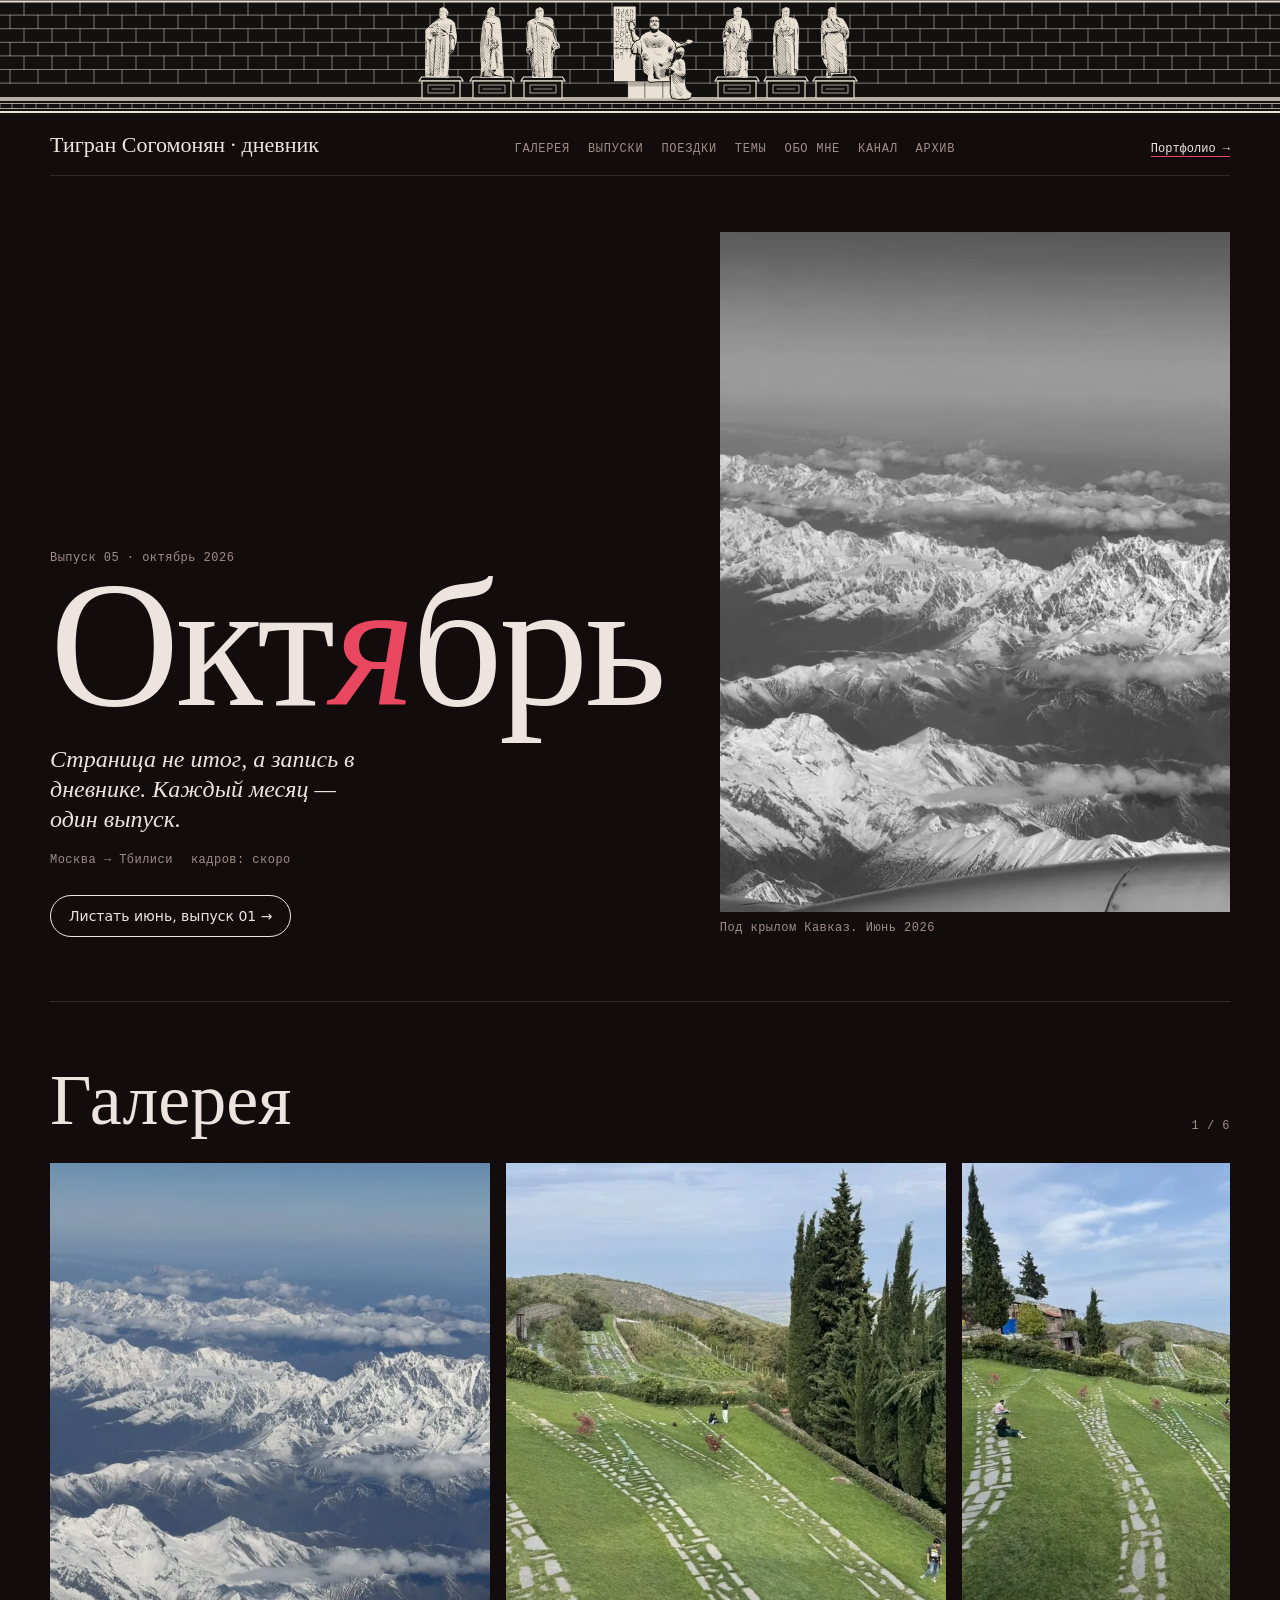
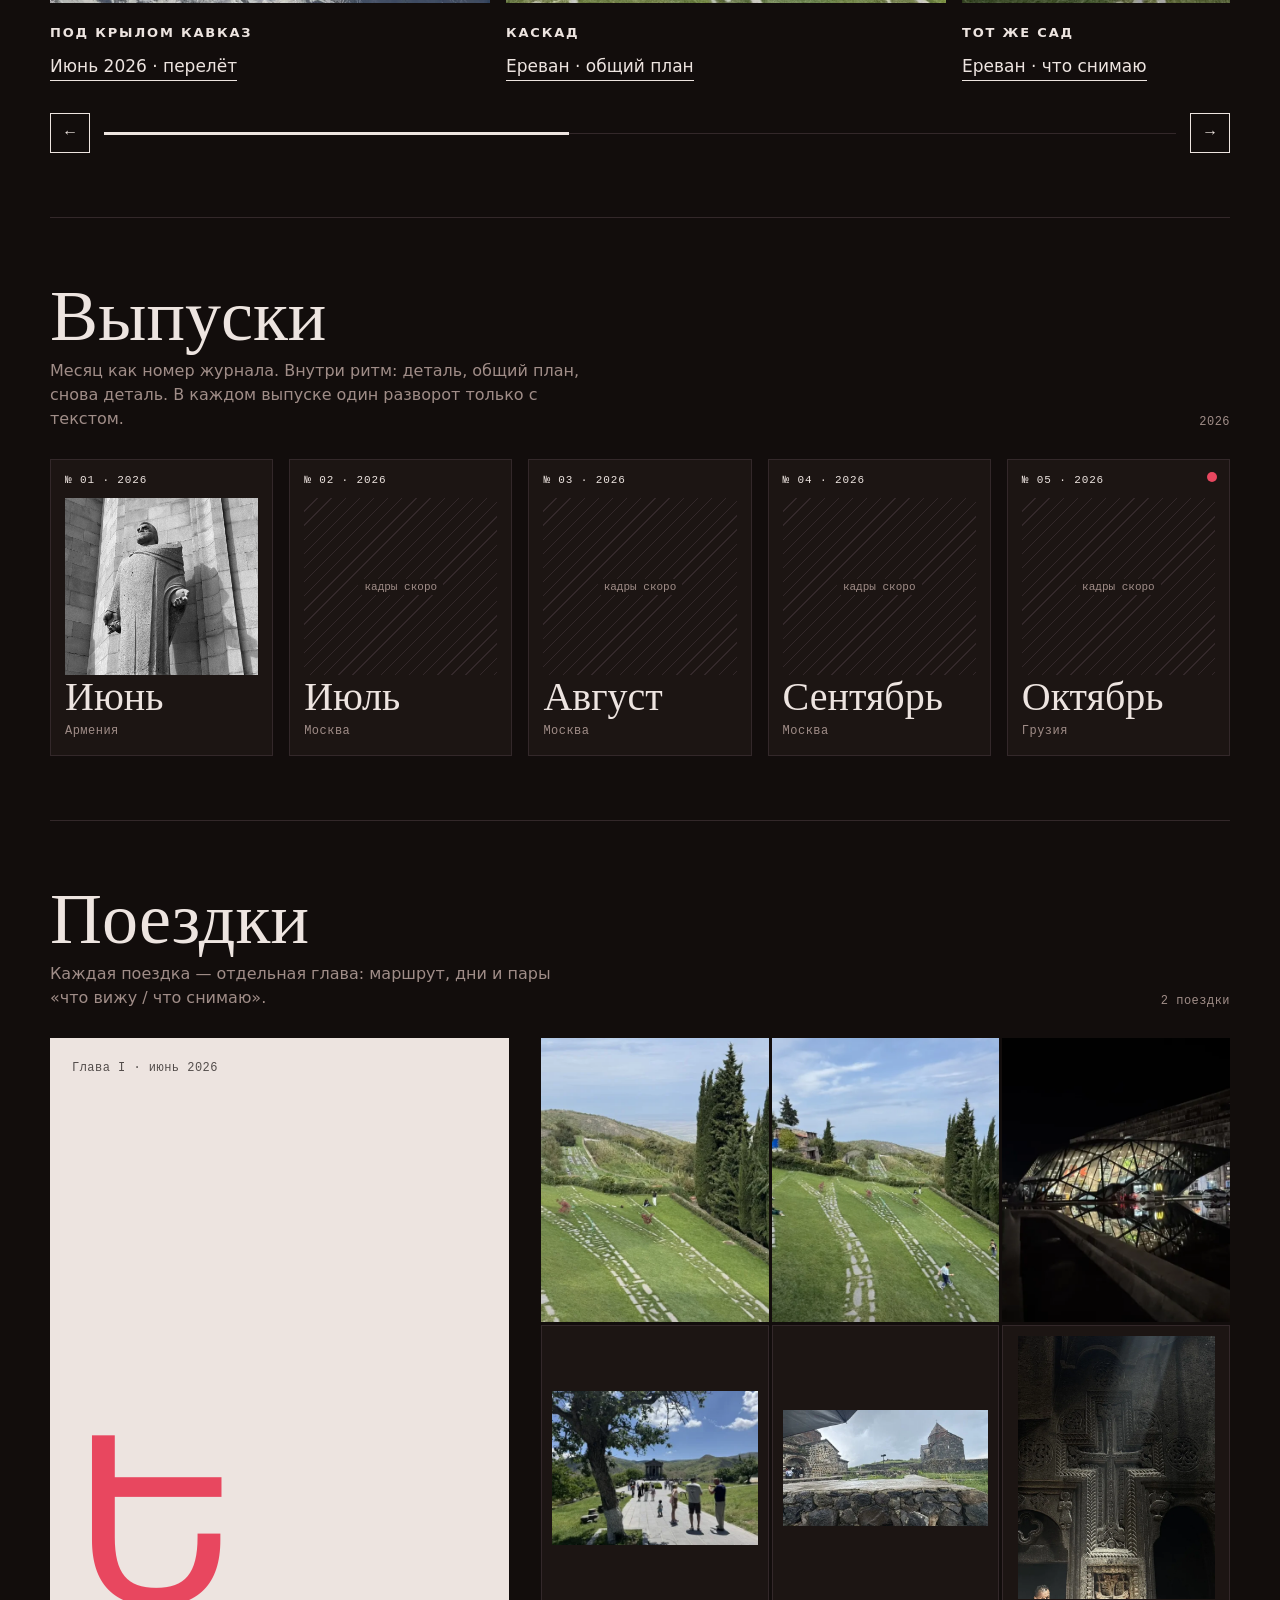
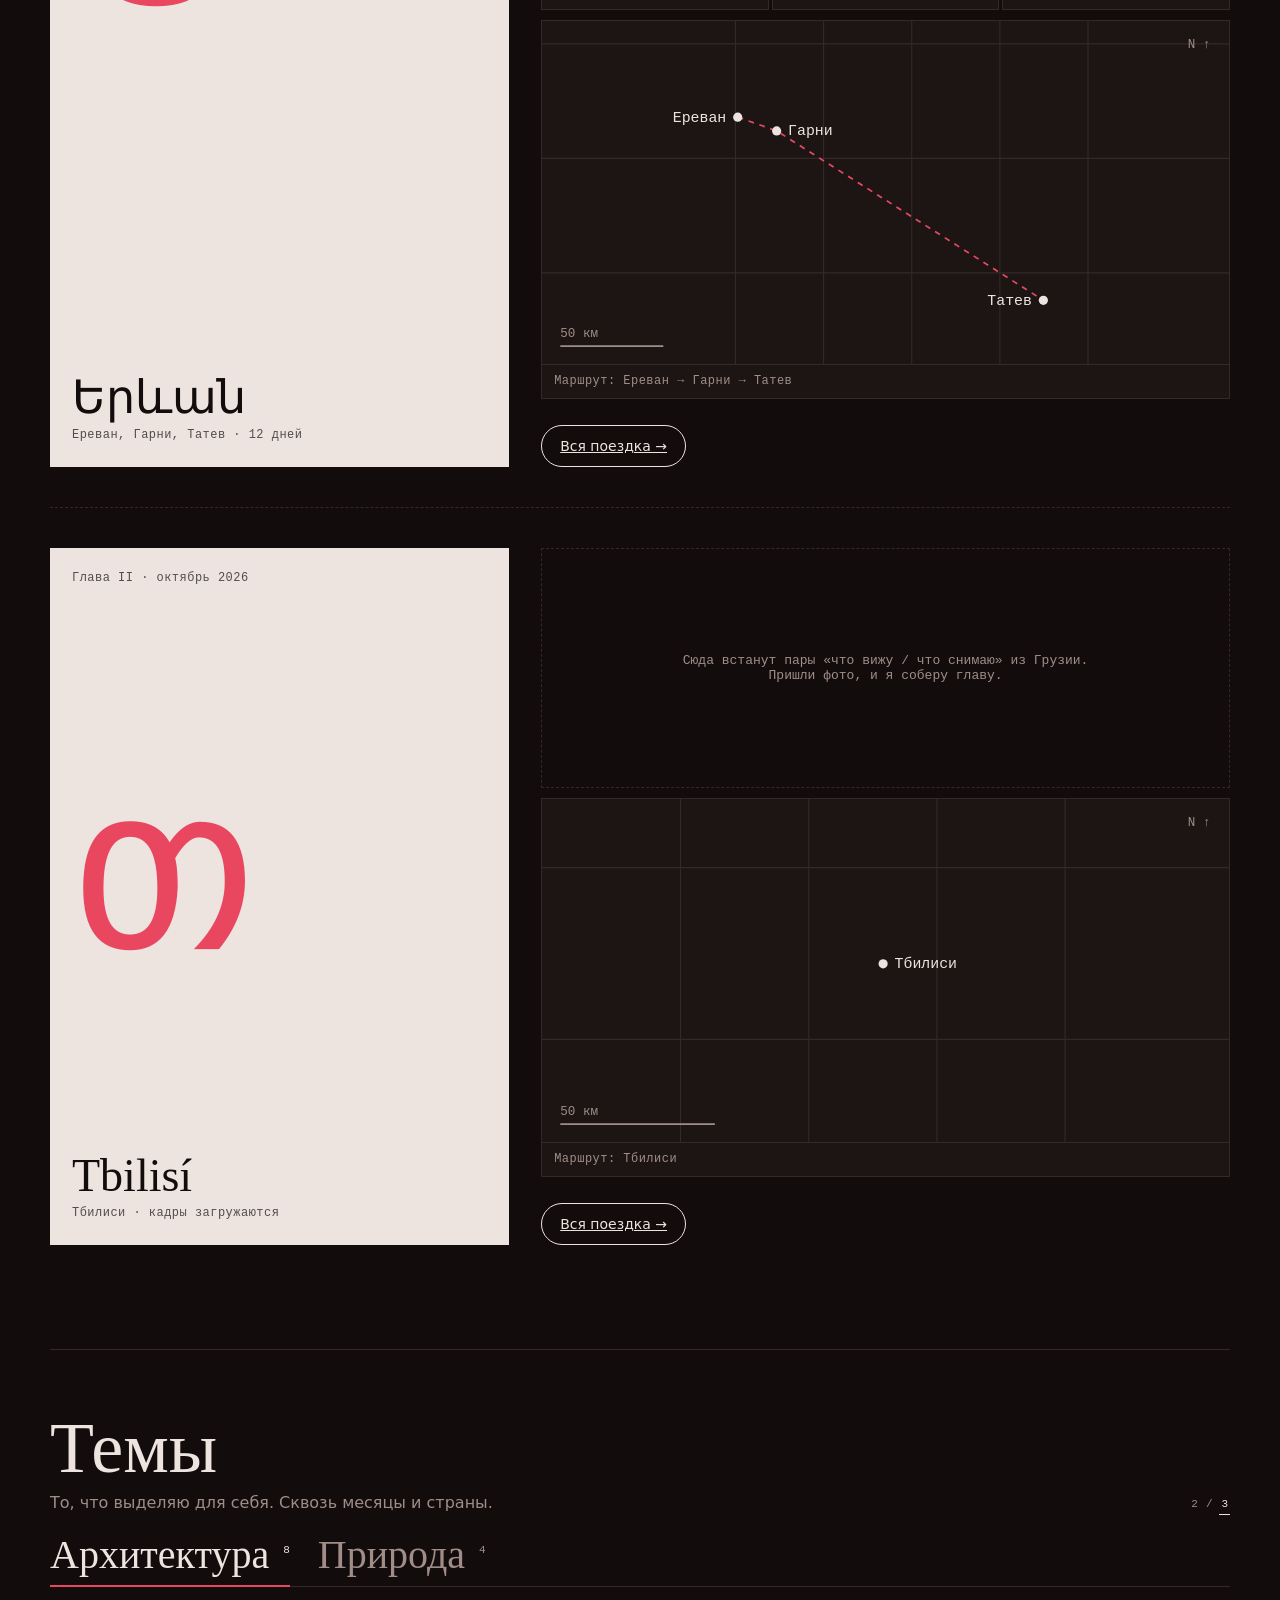
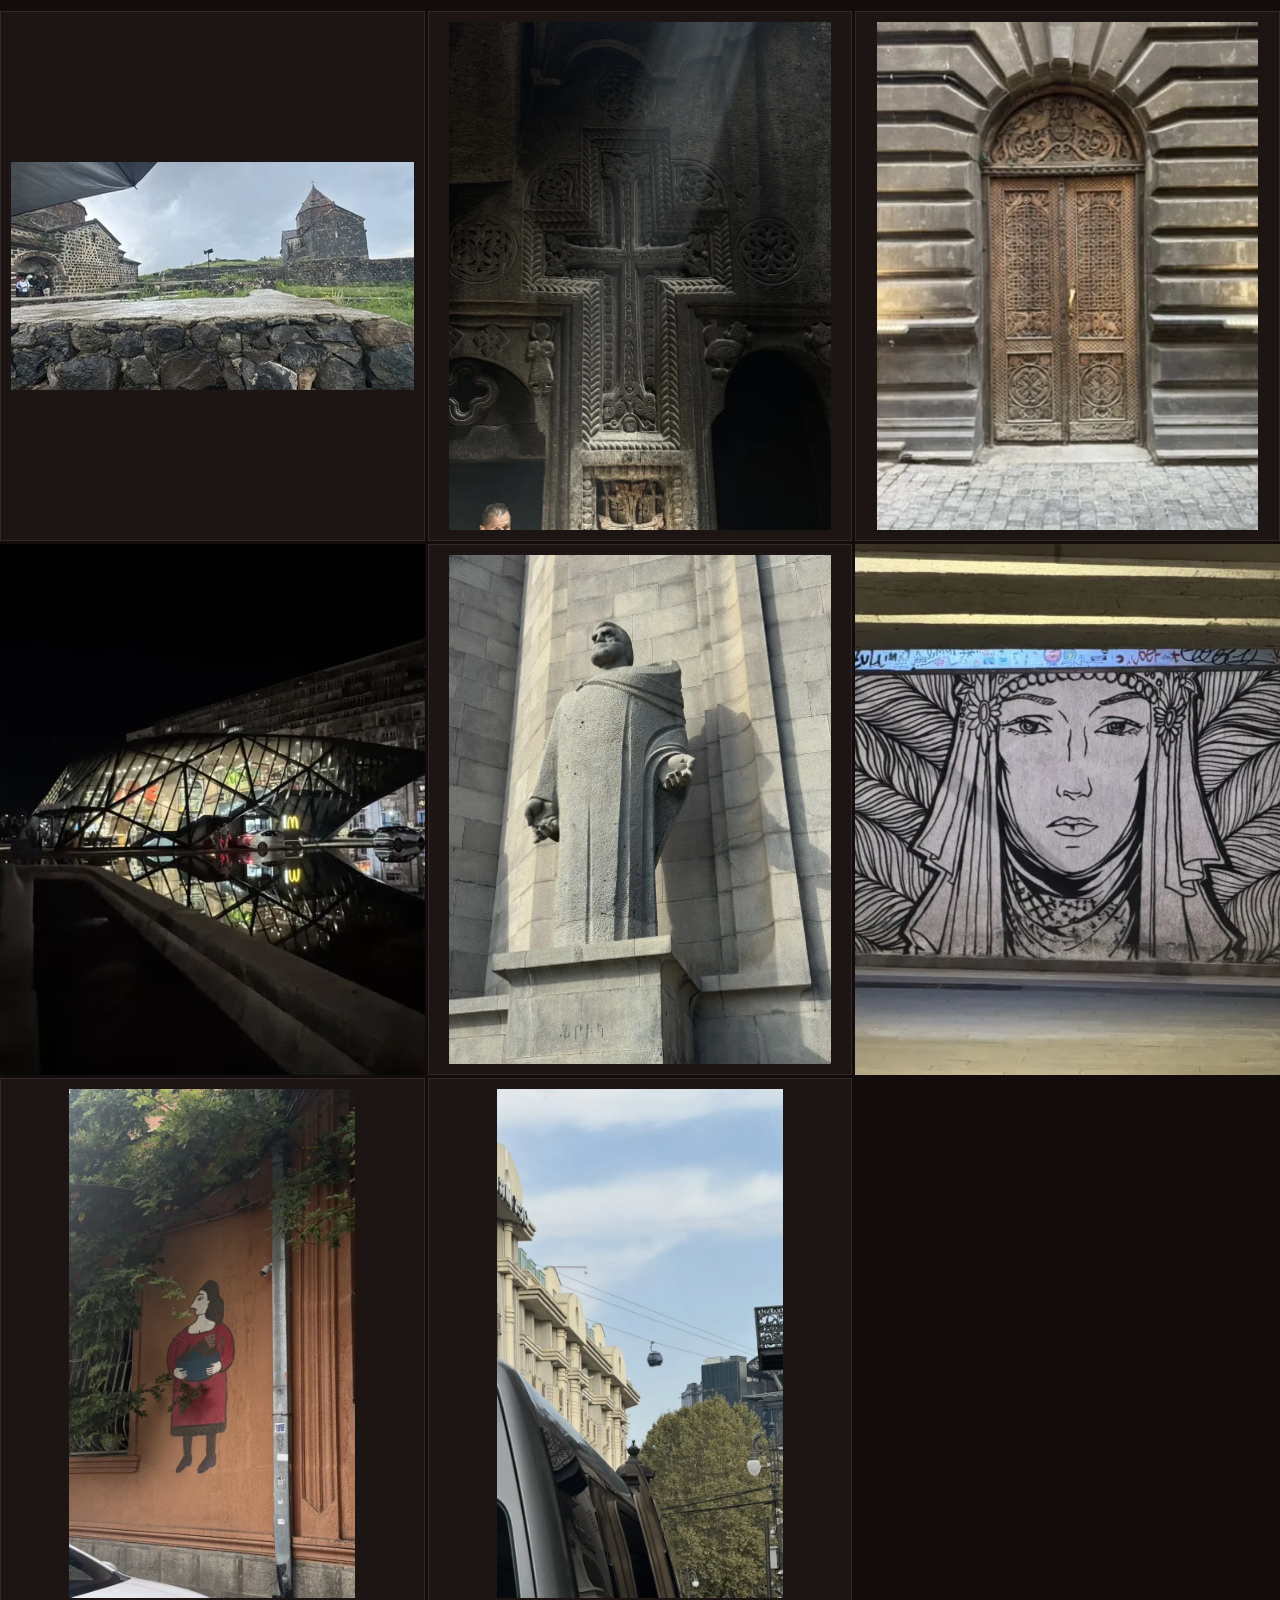
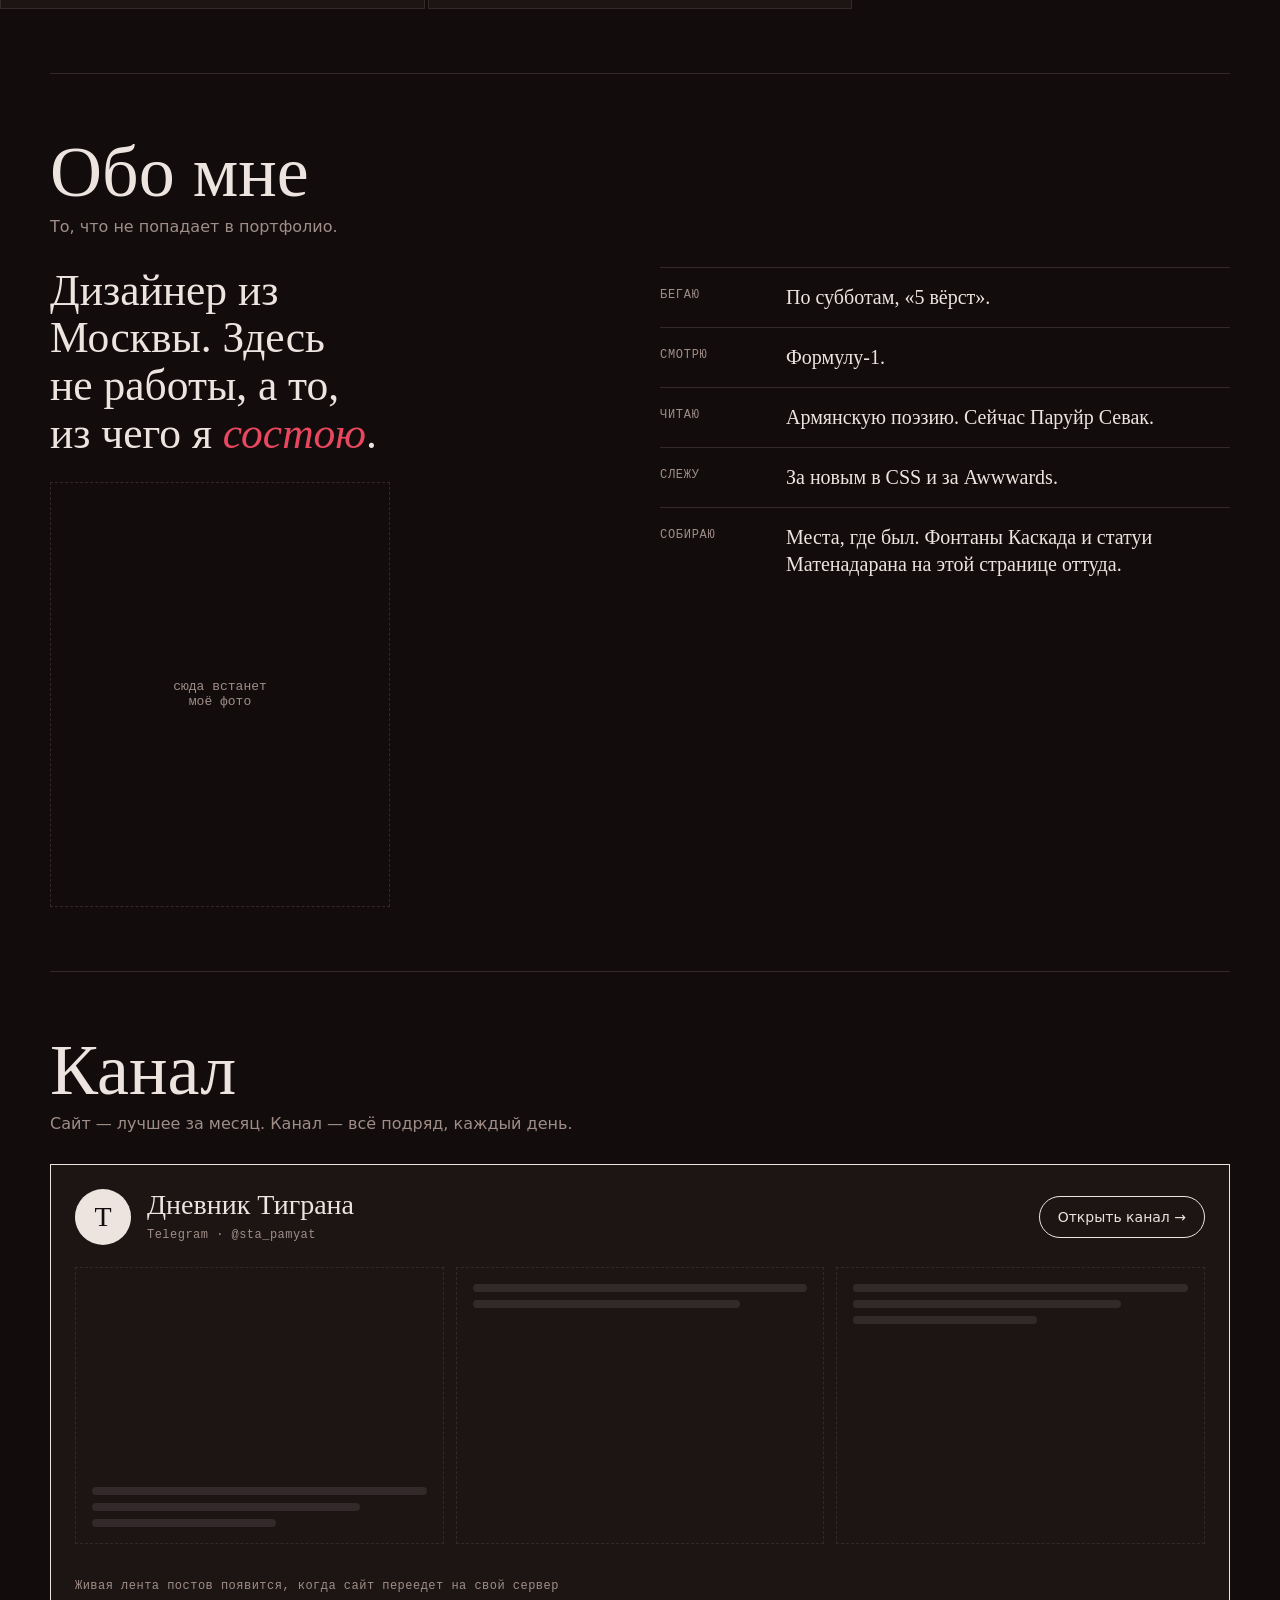
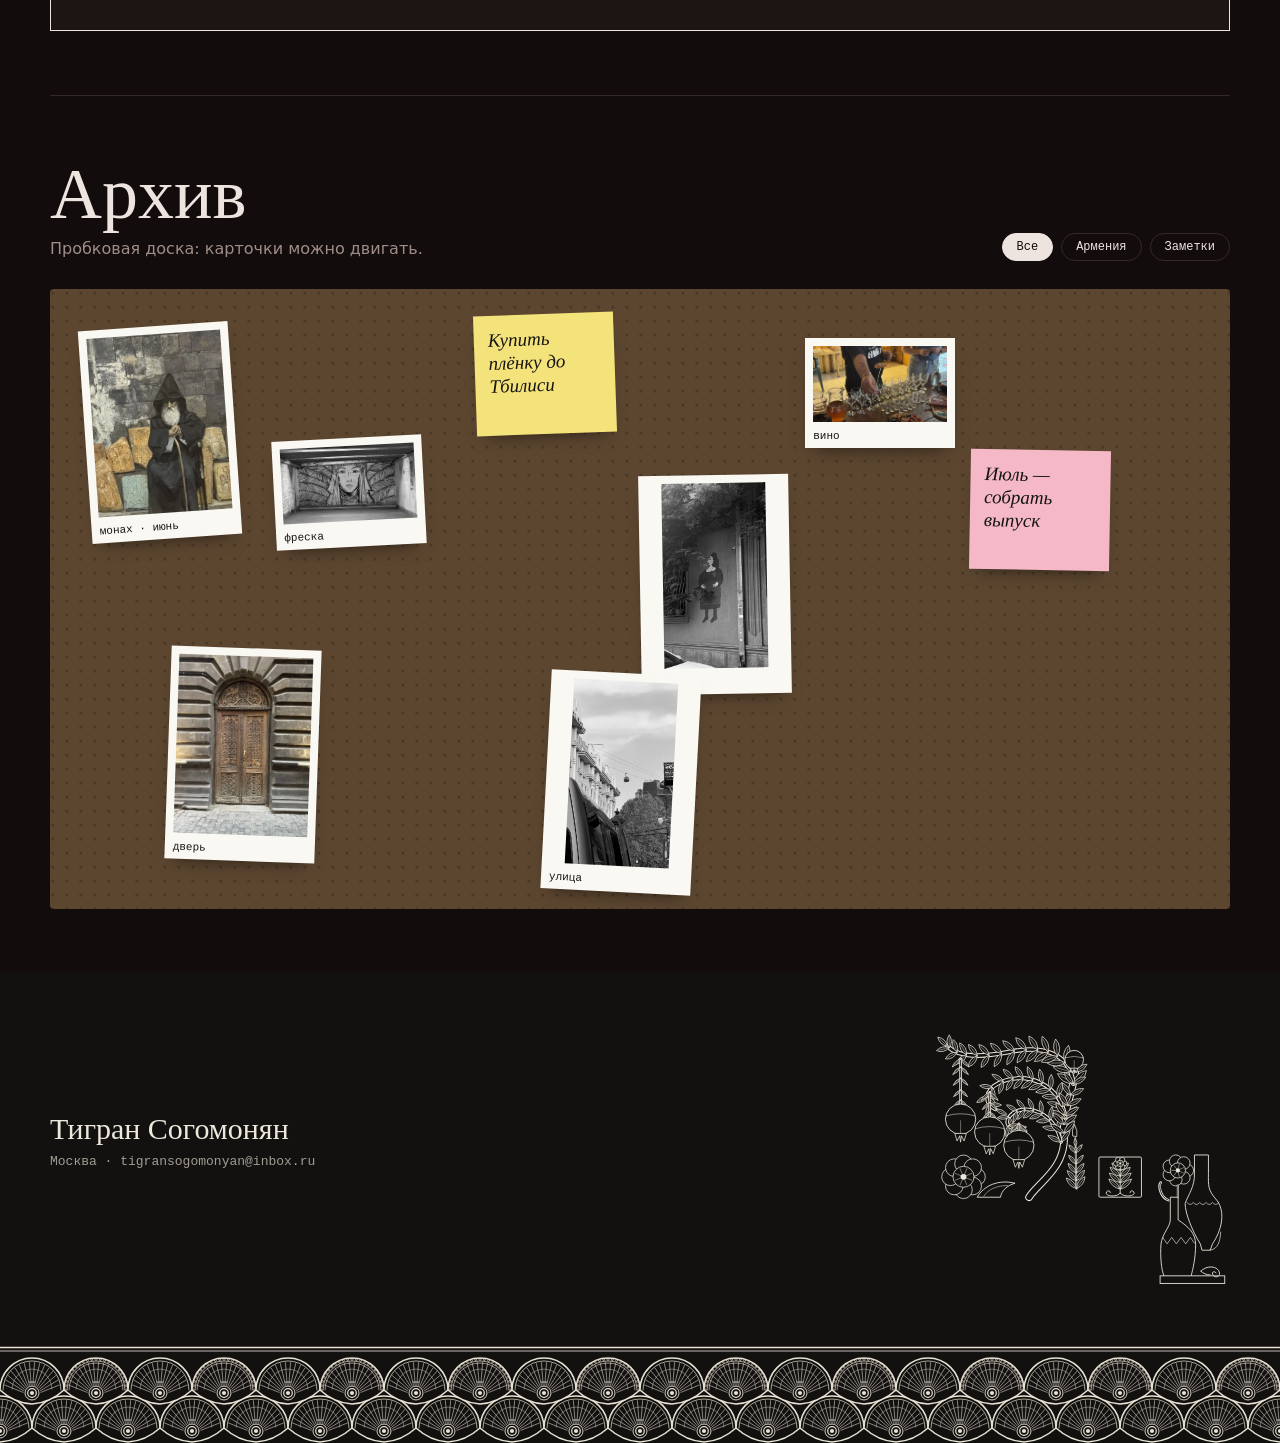
==== commit a8babd70: "Дневник: CSP, мета-теги, favicon, страница 404, h1 на страницах поездок и .gitignore Co-Authored-By:" ====
--- a/index.html
+++ b/index.html
@@ -1,4 +1,10 @@
-<!doctype html><html lang="ru"><head><meta charset="utf-8"><meta name="viewport" content="width=device-width,initial-scale=1"><title>Тигран · Дневник</title>
+<!doctype html><html lang="ru"><head><meta charset="utf-8">
+<meta http-equiv="Content-Security-Policy" content="default-src 'self'; script-src 'self' 'unsafe-inline'; style-src 'self' 'unsafe-inline' https://fonts.googleapis.com; font-src https://fonts.gstatic.com; img-src 'self' data:; media-src 'self'; connect-src 'none'; frame-src 'none'; object-src 'none'; base-uri 'none'; form-action 'none'; upgrade-insecure-requests">
+<meta name="referrer" content="strict-origin-when-cross-origin">
+<meta name="description" content="Страница не итог, а запись в дневнике. Каждый месяц — один выпуск.">
+<meta name="theme-color" content="#ECEFEB" media="(prefers-color-scheme: light)"><meta name="theme-color" content="#120D0C" media="(prefers-color-scheme: dark)">
+<meta property="og:type" content="website"><meta property="og:locale" content="ru_RU"><meta property="og:title" content="Тигран · Дневник"><meta property="og:description" content="Страница не итог, а запись в дневнике. Каждый месяц — один выпуск."><meta property="og:url" content="https://tigransogomonyan.github.io/diary/">
+<link rel="icon" href="data:image/svg+xml,%3Csvg%20xmlns%3D%22http%3A%2F%2Fwww.w3.org%2F2000%2Fsvg%22%20viewBox%3D%220%200%2032%2032%22%3E%3Ccircle%20cx%3D%2216%22%20cy%3D%2216%22%20r%3D%2212%22%20fill%3D%22%23A3203A%22%2F%3E%3C%2Fsvg%3E"><meta name="viewport" content="width=device-width,initial-scale=1"><title>Тигран · Дневник</title>
 <script>
 (function(){var M='auto';try{M=localStorage.getItem('site-theme')||'auto'}catch(e){}
 window.__theme={mode:M,apply:function(){var h=new Date().getHours(),t=this.mode==='auto'?((h>=5&&h<18)?'light':'dark'):this.mode;document.documentElement.setAttribute('data-theme',t)}};
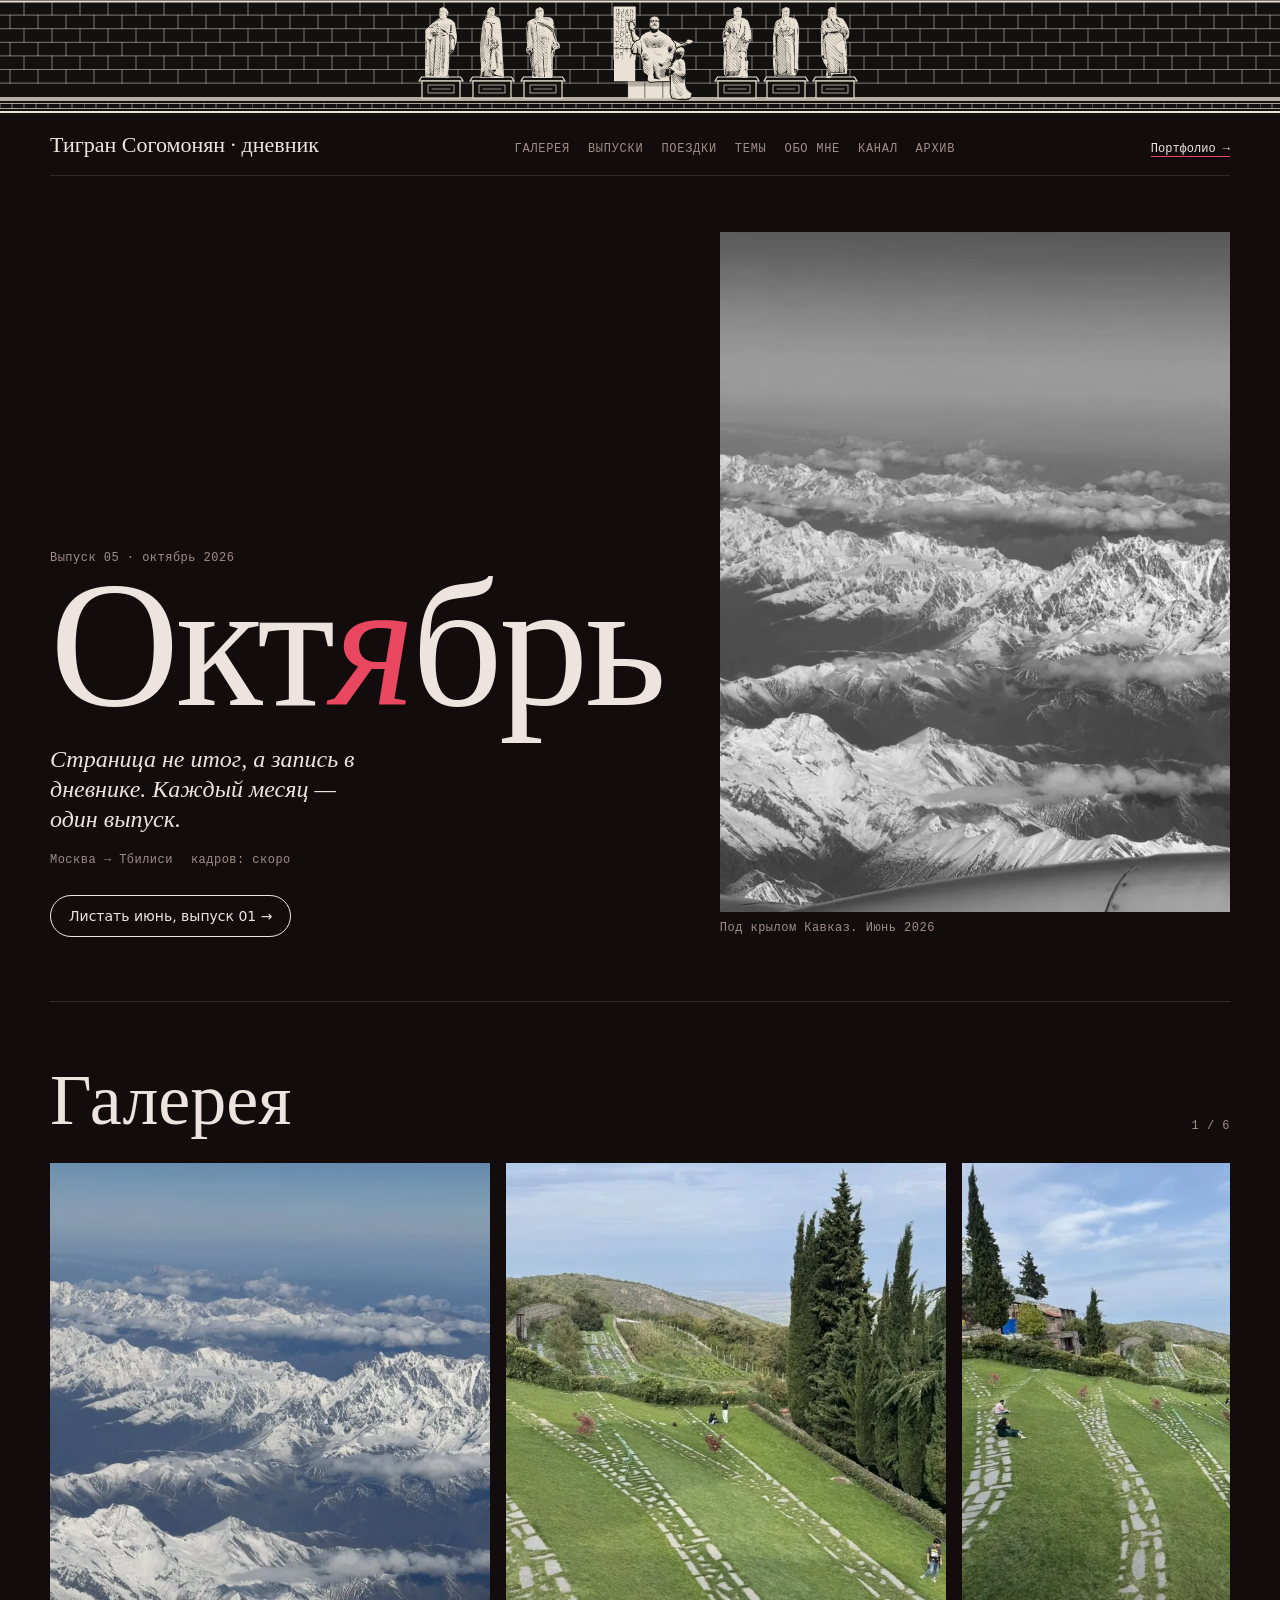
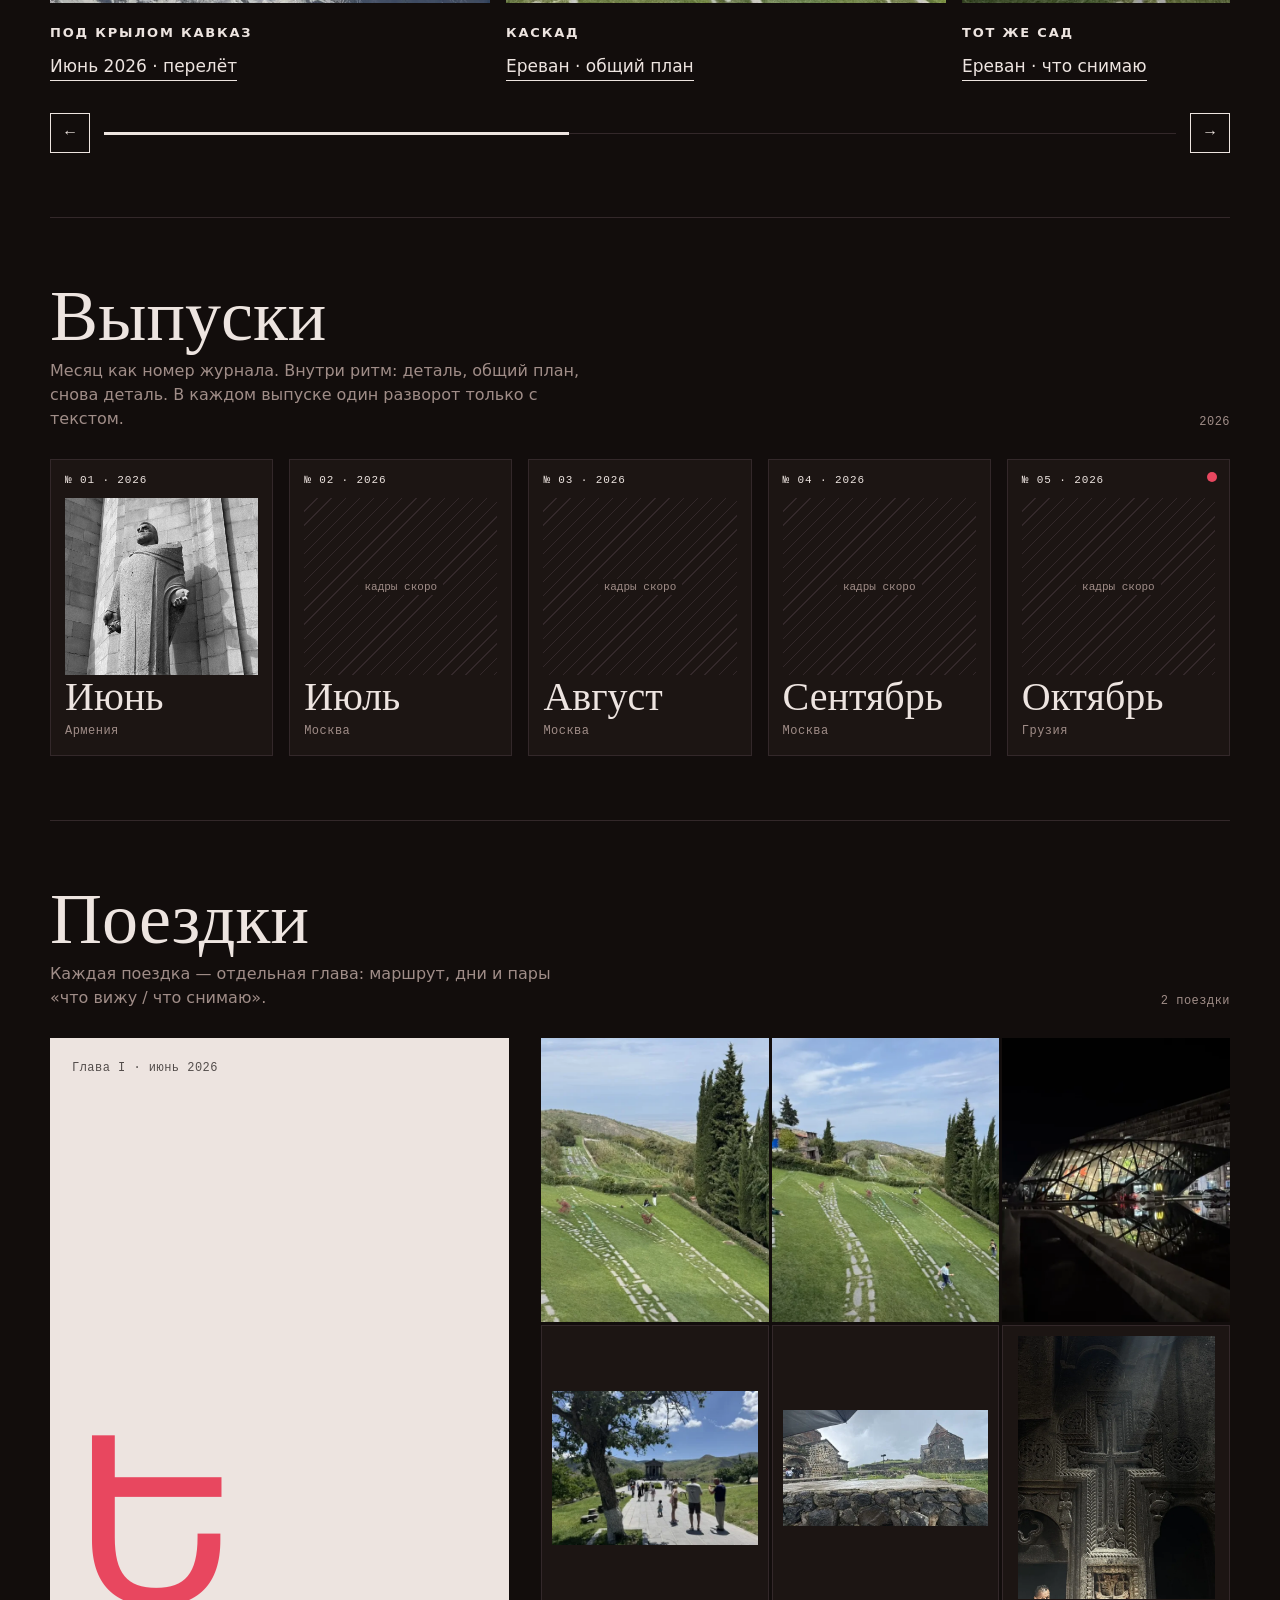
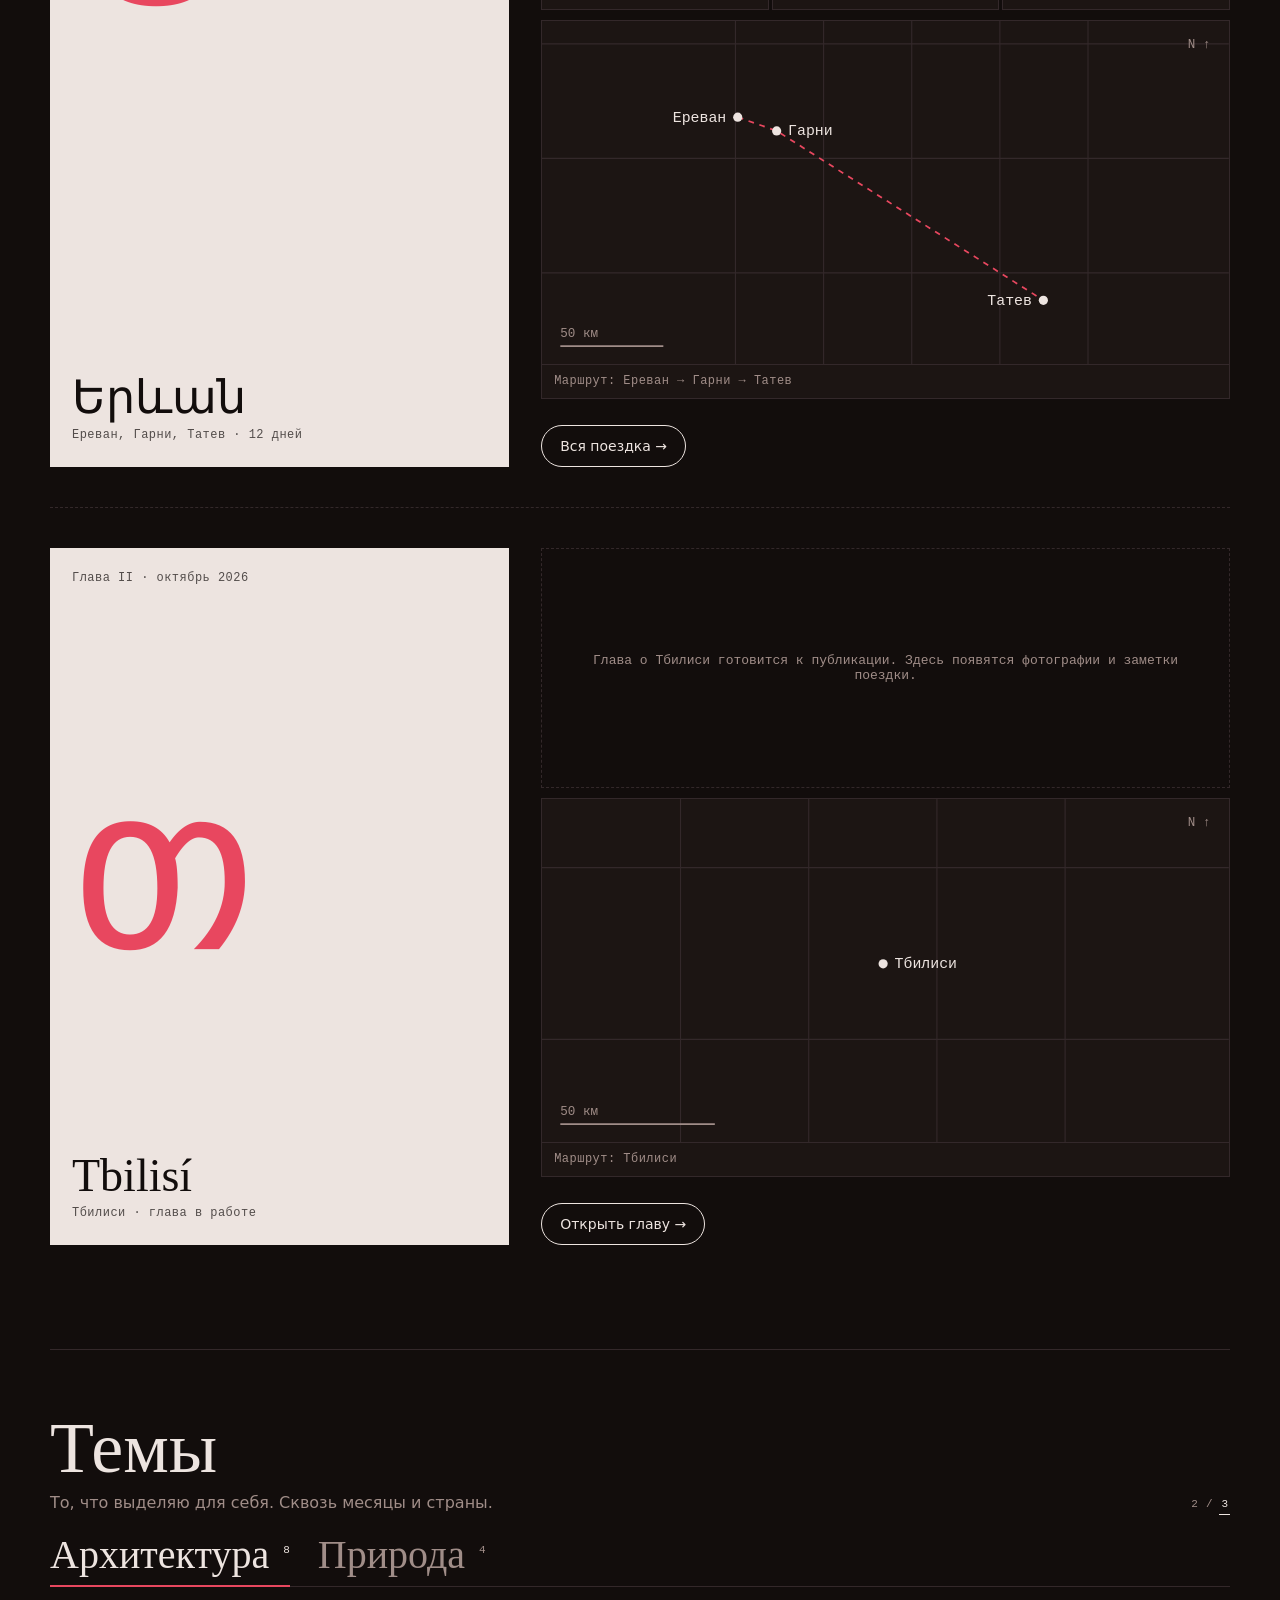
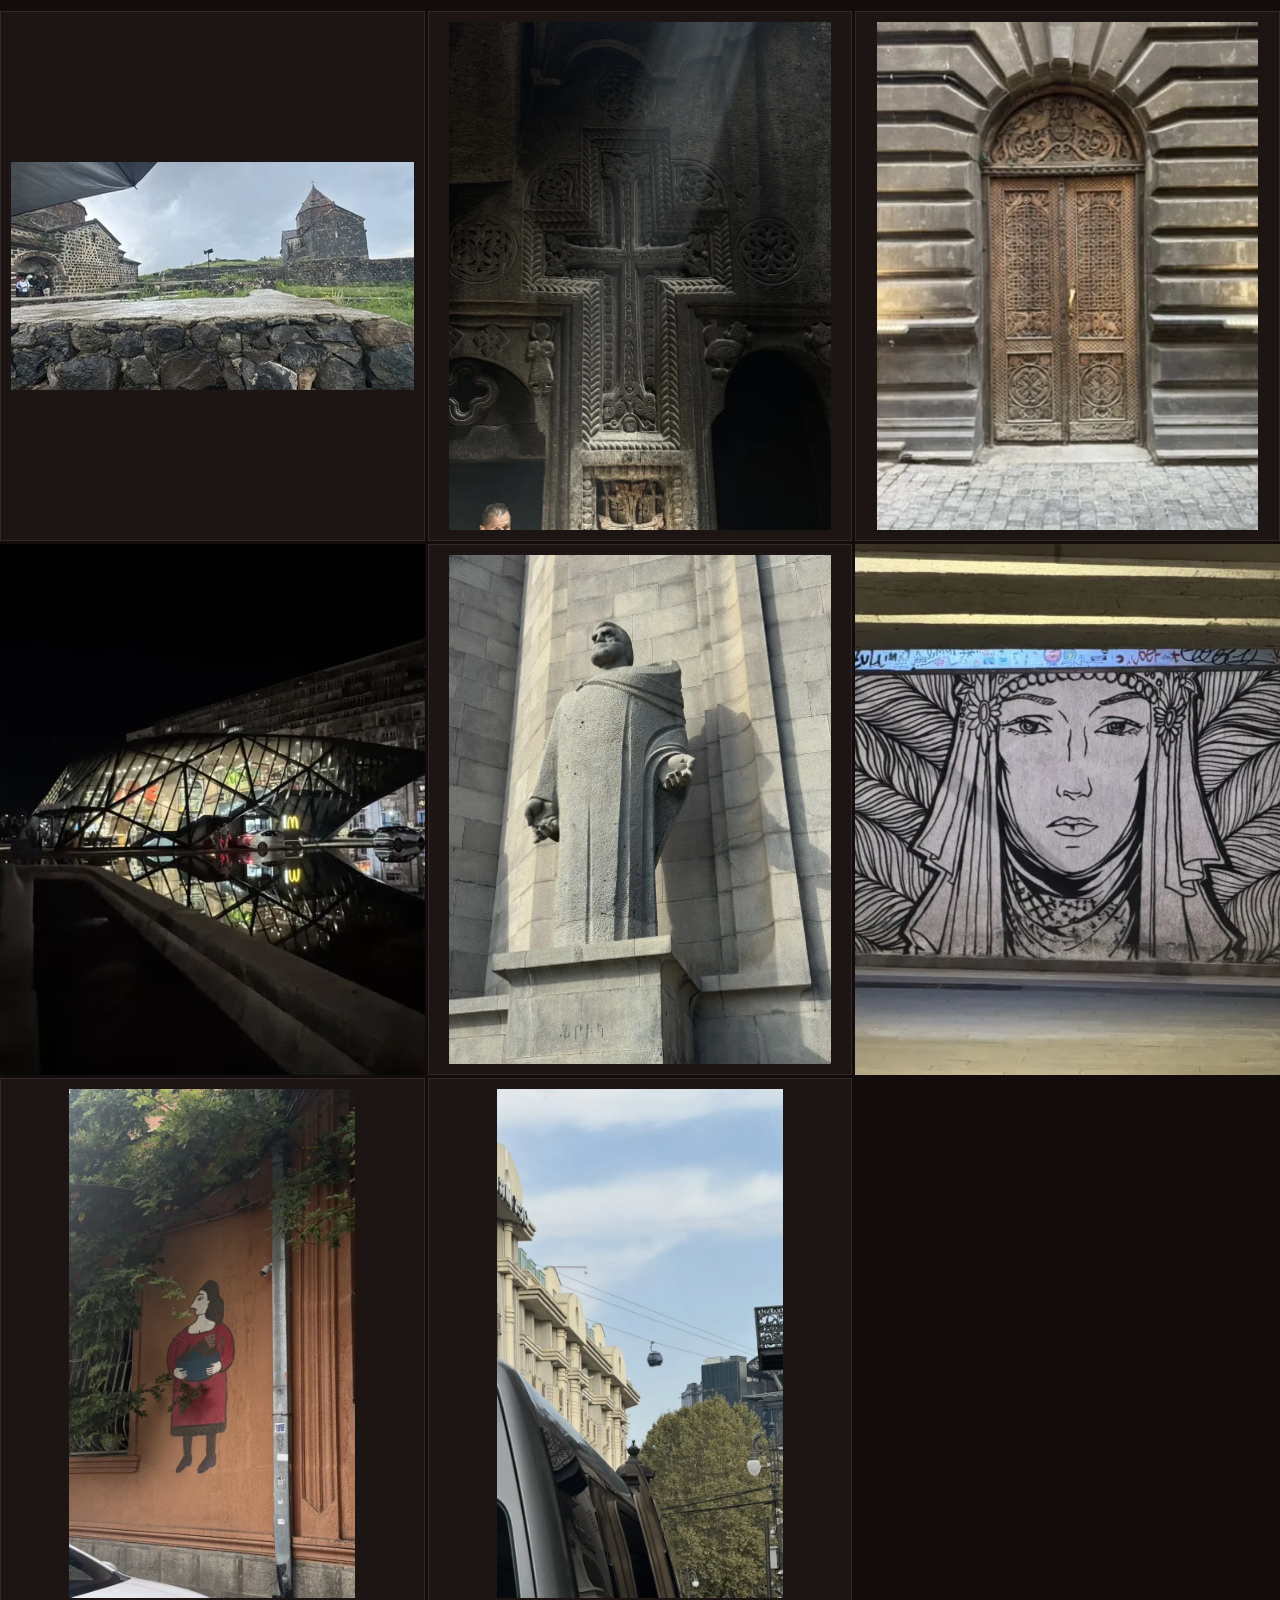
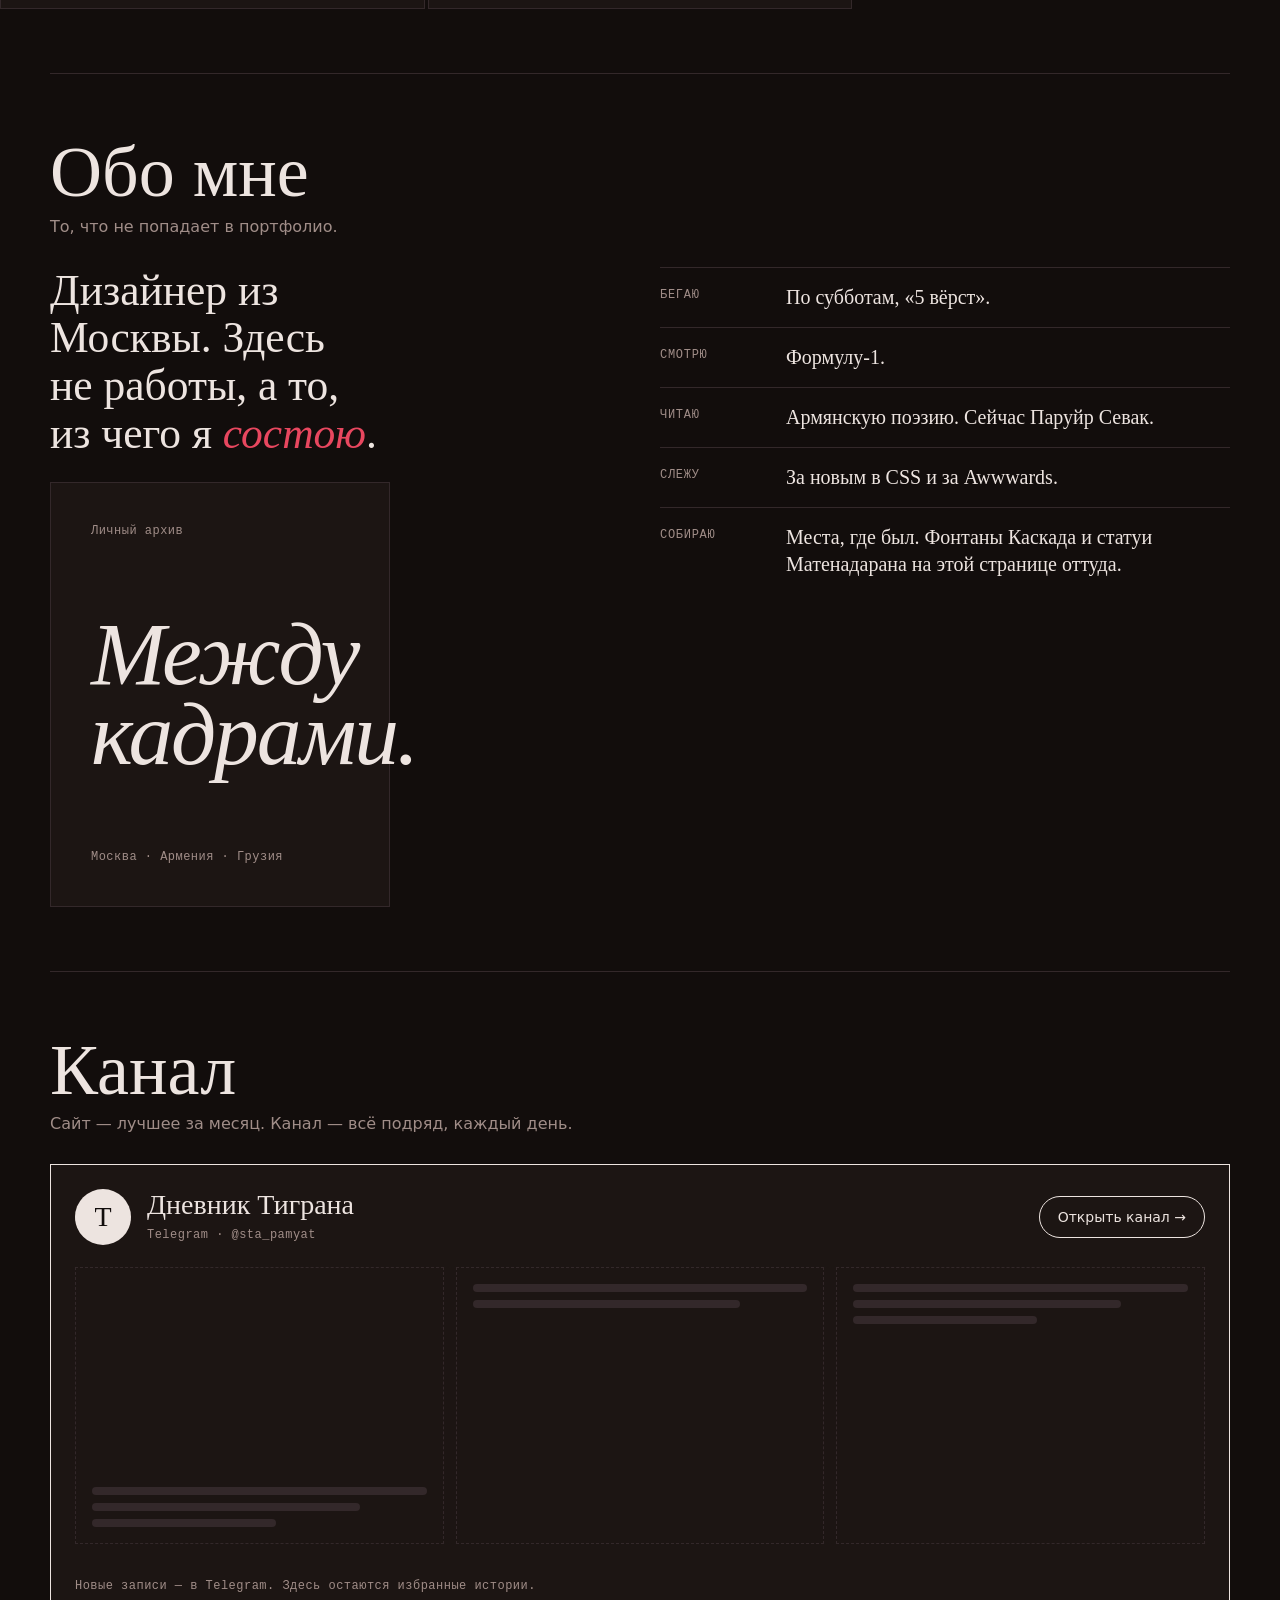
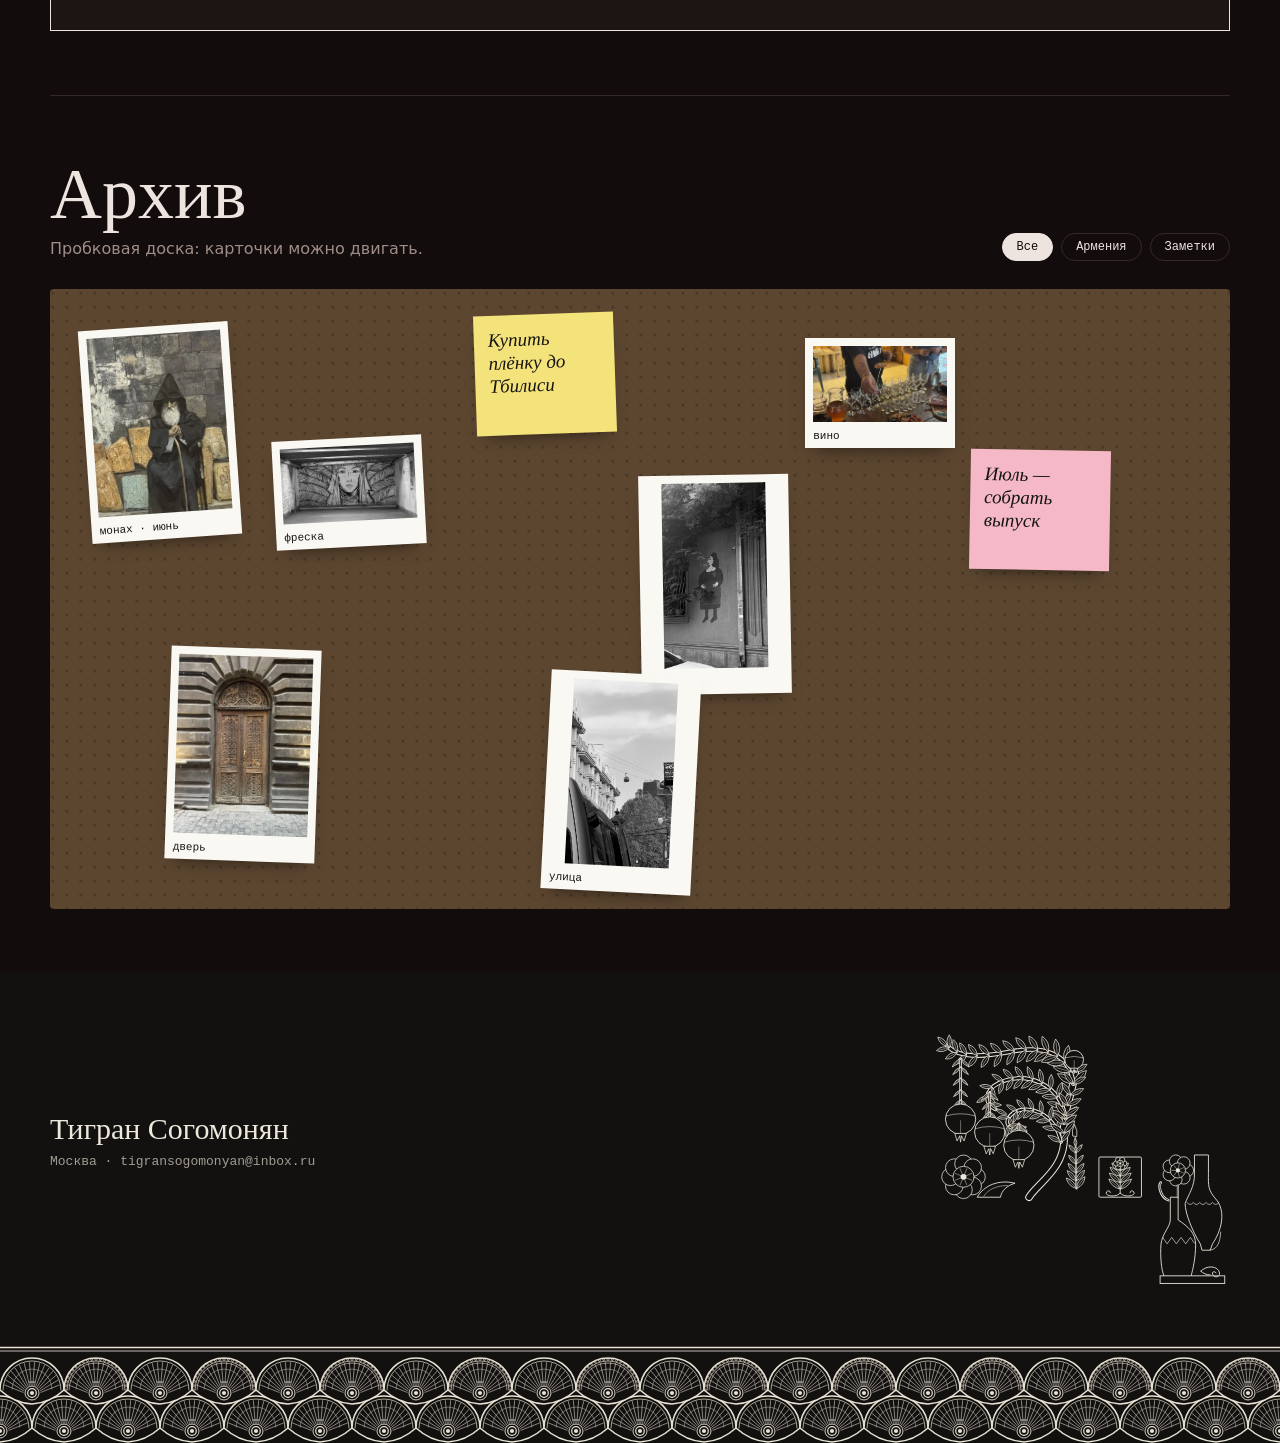
==== commit 71578675: "Дневник: улучшить редакционную подачу, доступность и превью ссылок" ====
--- a/index.html
+++ b/index.html
@@ -4,6 +4,8 @@
 <meta name="description" content="Страница не итог, а запись в дневнике. Каждый месяц — один выпуск.">
 <meta name="theme-color" content="#ECEFEB" media="(prefers-color-scheme: light)"><meta name="theme-color" content="#120D0C" media="(prefers-color-scheme: dark)">
 <meta property="og:type" content="website"><meta property="og:locale" content="ru_RU"><meta property="og:title" content="Тигран · Дневник"><meta property="og:description" content="Страница не итог, а запись в дневнике. Каждый месяц — один выпуск."><meta property="og:url" content="https://tigransogomonyan.github.io/diary/">
+<meta property="og:image" content="https://tigransogomonyan.github.io/diary/f/10.webp"><meta property="og:image:type" content="image/webp"><meta property="og:image:width" content="1182"><meta property="og:image:height" content="666"><meta property="og:image:alt" content="Каскадный сад в Ереване — фотография из дневника">
+<meta name="twitter:card" content="summary_large_image"><meta name="twitter:image" content="https://tigransogomonyan.github.io/diary/f/10.webp">
 <link rel="icon" href="data:image/svg+xml,%3Csvg%20xmlns%3D%22http%3A%2F%2Fwww.w3.org%2F2000%2Fsvg%22%20viewBox%3D%220%200%2032%2032%22%3E%3Ccircle%20cx%3D%2216%22%20cy%3D%2216%22%20r%3D%2212%22%20fill%3D%22%23A3203A%22%2F%3E%3C%2Fsvg%3E"><meta name="viewport" content="width=device-width,initial-scale=1"><title>Тигран · Дневник</title>
 <script>
 (function(){var M='auto';try{M=localStorage.getItem('site-theme')||'auto'}catch(e){}
@@ -259,7 +261,8 @@
 .dens{display:flex;align-items:center;gap:6px;font:500 11px/1 var(--f-mono);letter-spacing:.08em;text-transform:uppercase;color:var(--muted)}
 .dens button{background:none;border:0;border-bottom:1px solid transparent;padding:4px 2px;font:inherit;color:inherit;cursor:pointer}
 .dens button[aria-pressed="true"]{color:var(--ink);border-bottom-color:var(--ink)}
-</style><link rel="stylesheet" href="frames.css"></head><body>
+</style><link rel="stylesheet" href="frames.css"><link rel="stylesheet" href="improvements.css"></head><body class="diary-home">
+<a class="skip-link" href="#main-content">Перейти к содержанию</a>
 <div class="fw">
 <div class="seam2 seam4 seamTop" aria-hidden="true" style="margin-top:0;height:116px;margin-bottom:0"><div class="s2in"><svg width="100%" height="116" style="display:block"><g transform="translate(0 -36)"><rect y="36" width="100%" height="116" fill="#121110"/><rect y="36" width="100%" height="116" fill="url(#seamPt)"/><svg x="50%" y="0" width="1" height="152" overflow="visible"><g transform="translate(-226 0)"><path d="M5 117L7.5 113H46.5L49 117Z" fill="#121110" stroke="#E9E1D3" stroke-width="1.2"></path><rect x="8" y="117" width="38" height="17" fill="#121110" stroke="#E9E1D3" stroke-width="1.2"></rect><rect x="14" y="121" width="26" height="8" fill="none" stroke="#E9E1D3" stroke-width=".7"></rect><path d="M18 125H36" fill="none" stroke="#E9E1D3" stroke-width="0.6" stroke-linecap="round" stroke-linejoin="round"></path><pattern id="hp1_0" patternUnits="userSpaceOnUse" width="12.86" height="12.86" patternTransform="rotate(45)"><path d="M0 0H12.86" stroke="#121110" stroke-width="6.43"></path></pattern><pattern id="hp1_1" patternUnits="userSpaceOnUse" width="23.3" height="23.3" patternTransform="rotate(-45)"><path d="M0 0H23.3" stroke="#121110" stroke-width="5.46"></path></pattern><pattern id="hp1_2" patternUnits="userSpaceOnUse" width="38.57" height="38.57" patternTransform="rotate(45)"><path d="M0 0H38.57" stroke="#121110" stroke-width="4.82"></path></pattern><g transform="translate(5.32 39.14) scale(0.06222222222222222)"><path d="M335 88L385 70L435 100L465 155L440 205L425 240L520 275L565 320L580 420L597 530L590 625L562 700L548 765L520 795L490 805L475 830L470 1000L455 1130L470 1195L105 1180L100 1000L100 800L105 650L105 520L105 430L150 390L200 340L250 300L300 262L340 245L330 200L332 130Z" fill="#E9E1D3" stroke="#E9E1D3" stroke-width="14.46" stroke-linejoin="round"></path><path d="M200 1181L202 1184L220 1184L219 1181L213 1179Z" fill="url(#hp1_2)"></path><path d="M294 1181L290 1178L272 1176L265 1180L257 1178L247 1181L234 1179L231 1184L261 1186L267 1183L273 1186L290 1188Z" fill="url(#hp1_2)"></path><path d="M321 1185L324 1189L440 1194L443 1190L441 1183L432 1183L422 1177L417 1177L409 1182L398 1182L390 1176L382 1180L369 1175L362 1179L355 1176L346 1178L330 1176Z" fill="url(#hp1_2)"></path><path d="M428 1150L434 1162L438 1164L442 1161L442 1155L438 1151Z" fill="url(#hp1_2)"></path><path d="M455 1140L452 1146L450 1177L459 1191L467 1195L469 1189L458 1141Z" fill="url(#hp1_2)"></path><path d="M281 1091L278 1093L278 1099L282 1105L283 1116L282 1129L279 1135L280 1146L277 1165L281 1169L286 1169L293 1166L295 1162L292 1152L295 1101L290 1092Z" fill="url(#hp1_2)"></path><path d="M254 1090L251 1092L256 1105L253 1165L262 1168L266 1165L267 1160L265 1141L269 1135L269 1128L266 1123L269 1093L266 1090Z" fill="url(#hp1_2)"></path><path d="M445 1063L439 1077L439 1081L443 1086L442 1095L435 1103L435 1115L431 1120L433 1130L426 1135L428 1139L436 1138L435 1130L444 1126L440 1106L448 1093L447 1064Z" fill="url(#hp1_2)"></path><path d="M472 860L465 868L466 885L460 897L462 907L461 923L454 926L458 945L451 961L451 969L445 975L445 979L450 985L446 992L448 1011L444 1019L446 1029L441 1034L444 1041L442 1053L445 1056L448 1055L452 1042L456 988L463 972L467 906L471 899L470 884L474 866Z" fill="url(#hp1_2)"></path><path d="M473 835L469 839L469 847L472 851L475 846L475 836Z" fill="url(#hp1_2)"></path><path d="M139 667L136 671L136 678L140 683L143 680L143 671Z" fill="url(#hp1_2)"></path><path d="M114 543L105 543L105 552L109 552Z" fill="url(#hp1_2)"></path><path d="M376 473L371 479L371 516L366 527L366 533L376 543L376 546L372 550L374 560L369 566L370 576L366 590L368 604L364 614L363 805L358 811L358 911L356 915L356 951L352 962L355 975L353 986L356 993L351 997L350 1057L356 1070L349 1075L349 1090L346 1093L349 1108L357 1118L368 1121L365 1126L359 1128L361 1137L347 1140L348 1146L360 1150L366 1142L373 1145L376 1152L372 1155L365 1155L363 1158L383 1168L386 1166L385 1156L388 1151L384 1140L390 1136L388 1119L391 1112L392 1084L397 1079L393 1072L393 1063L400 1026L398 1001L406 951L408 893L413 881L411 867L416 825L414 809L419 792L419 744L422 735L420 702L425 653L422 640L424 631L418 624L418 621L423 617L422 585L416 568L420 557L415 554L418 544L411 537L403 538L408 543L408 547L405 549L395 546L383 548L378 545L378 542L383 535L400 529L412 521L423 520L432 514L441 512L442 507L439 504L416 506L398 513L392 512L390 510L393 502L390 489L392 482L385 475Z" fill="url(#hp1_2)"></path><path d="M126 455L119 457L117 460L116 475L113 482L114 502L121 513L125 507L126 473L129 457Z" fill="url(#hp1_2)"></path><path d="M176 413L168 410L158 415L156 427L159 428L173 420Z" fill="url(#hp1_2)"></path><path d="M477 395L474 402L480 405L483 398Z" fill="url(#hp1_2)"></path><path d="M300 368L293 366L282 372L273 373L269 376L269 380L273 383L292 384L297 381Z" fill="url(#hp1_2)"></path><path d="M512 317L508 321L507 329L509 343L493 353L485 352L478 345L472 346L471 353L475 357L475 361L472 363L468 362L456 348L442 339L435 326L431 326L429 334L431 343L441 356L460 375L472 374L474 381L478 384L480 383L477 374L479 369L494 361L500 368L493 408L491 444L494 452L483 457L484 482L488 491L480 498L478 505L474 508L468 505L457 483L424 448L360 414L363 410L379 411L384 416L394 419L411 430L417 429L430 435L432 434L430 413L424 407L423 391L426 389L434 395L436 415L454 421L454 425L445 428L442 431L442 436L434 439L434 442L446 453L448 452L447 444L451 441L456 442L462 448L476 450L473 441L462 440L458 437L459 430L469 433L471 427L449 383L442 378L434 364L411 340L402 338L391 343L382 331L370 332L367 330L365 334L381 353L388 356L394 353L400 355L399 363L395 366L389 363L379 371L376 369L375 359L363 349L357 348L350 354L345 353L344 347L353 344L348 336L349 329L346 326L341 327L339 331L340 342L337 347L341 373L339 378L334 378L330 369L321 367L312 361L304 363L303 368L310 375L333 382L333 386L329 391L331 421L326 429L320 430L305 418L307 414L316 413L320 410L320 406L310 396L299 394L287 397L285 402L295 409L299 416L286 420L266 411L267 408L278 402L278 398L272 393L264 393L251 399L247 405L236 407L214 418L206 413L196 413L187 419L184 430L172 437L169 451L171 460L169 523L180 533L186 526L192 527L197 534L198 543L197 548L192 553L205 557L207 561L199 566L199 573L189 583L174 584L153 576L133 558L132 551L142 551L138 540L133 540L129 543L127 549L119 551L116 555L116 562L123 576L121 588L126 594L130 629L137 630L145 640L153 635L157 636L162 655L160 718L156 727L151 728L144 723L137 731L137 734L146 740L135 767L136 776L144 774L148 777L145 784L143 785L138 781L135 784L137 803L141 815L141 849L144 855L144 863L149 869L149 873L145 876L129 873L119 878L113 872L113 834L117 816L118 781L126 740L123 723L126 717L127 702L124 693L123 660L120 651L116 607L111 589L112 578L110 566L105 565L105 664L100 785L100 1010L109 1009L123 1012L135 1019L140 1013L149 1012L153 1015L151 1027L155 1035L155 1043L149 1049L131 1040L121 1050L119 1055L120 1085L115 1090L112 1088L111 1077L109 1076L111 1067L107 1067L107 1073L109 1074L107 1077L107 1122L109 1127L104 1131L105 1176L111 1180L128 1180L123 1173L123 1169L132 1161L163 1163L170 1166L220 1168L232 1166L240 1161L242 1156L236 1152L237 1141L235 1134L239 1129L235 1114L240 1109L238 1102L242 1094L240 1082L244 1078L263 1082L285 1081L299 1088L299 1093L311 1106L305 1120L307 1130L304 1167L306 1173L309 1175L317 1166L323 1167L326 1165L324 1145L327 1136L323 1128L328 1120L324 1109L331 1105L332 1091L309 1091L303 1085L307 1082L330 1085L335 1080L335 1072L327 1064L336 1058L334 1046L335 997L337 993L336 967L339 951L340 906L343 898L341 887L342 805L346 799L345 782L349 754L350 629L353 621L353 609L356 604L354 597L357 552L355 536L356 520L360 508L359 487L362 479L362 467L355 463L328 462L324 465L325 476L321 489L321 511L318 513L313 506L288 497L283 492L284 485L289 482L297 483L298 488L302 491L311 489L311 485L298 481L310 468L310 464L279 456L275 453L275 450L280 447L292 448L314 455L319 454L320 451L310 441L280 437L276 433L279 426L288 424L311 433L321 430L324 432L329 447L335 452L347 454L359 452L364 448L396 470L415 471L429 475L449 495L456 510L470 517L478 546L479 575L486 628L479 667L471 797L466 817L467 821L474 824L482 819L490 805L520 795L548 765L551 748L543 749L538 745L535 726L533 725L529 729L529 745L524 749L516 746L518 729L523 722L519 704L522 702L530 703L530 700L526 697L521 700L518 698L517 678L521 675L529 677L538 688L543 683L542 676L530 668L529 651L519 650L515 647L518 640L527 638L526 617L529 612L529 605L522 591L522 586L532 578L548 579L556 585L563 600L564 627L559 645L557 667L559 688L563 694L574 669L575 604L573 588L567 575L566 565L552 536L543 523L518 508L498 504L494 500L494 495L497 493L534 508L542 508L545 506L548 495L532 493L527 490L519 491L509 487L508 483L513 479L527 482L536 478L551 482L560 481L558 477L546 471L506 457L509 453L523 454L527 451L521 378L519 375L519 370L527 359L532 364L530 374L536 386L536 394L543 400L543 403L536 407L536 411L539 415L539 422L546 443L540 445L538 451L553 461L560 463L563 461L558 450L554 418L550 413L548 383L546 378L542 376L542 373L547 369L547 363L540 361L537 352L526 346L524 332L520 324Z" fill="url(#hp1_2)"></path><path d="M382 278L397 276L400 271L387 270Z" fill="url(#hp1_2)"></path><path d="M497 268L497 272L510 275L520 282L525 282L520 275Z" fill="url(#hp1_2)"></path><path d="M417 127L415 128L416 138L424 156L425 181L423 195L430 216L433 218L456 173L456 168L443 146L429 133Z" fill="url(#hp1_2)"></path><path d="M376 75L373 74L336 88L337 93L345 97L334 107L332 123L330 202L339 245L300 262L202 338L168 372L168 378L156 384L147 395L174 396L178 398L219 398L242 383L249 375L270 369L279 361L290 360L300 351L301 326L298 324L292 324L284 328L251 331L230 337L220 335L221 327L240 318L252 310L257 303L291 284L339 274L364 274L392 255L405 243L406 235L400 234L388 241L383 240L372 230L370 219L355 206L357 197L362 194L380 197L389 203L392 202L385 191L364 174L363 165L357 162L354 157L355 135L358 131L362 130L368 135L377 157L383 159L390 170L396 172L401 166L401 161L388 155L391 146L401 141L395 132L386 127L376 127L367 122L354 123L348 127L341 122L354 108L373 109L377 107L375 103L369 100L351 101L345 98L347 91L352 86L373 79Z" fill="url(#hp1_2)"></path><path d="M269 1179L272 1184L280 1183L286 1187L291 1184L289 1179L283 1181L275 1177Z" fill="url(#hp1_1)"></path><path d="M324 1183L324 1186L337 1190L347 1186L362 1191L367 1184L375 1191L439 1194L442 1190L440 1184L432 1185L421 1178L410 1183L398 1184L390 1177L382 1182L370 1176L361 1181L355 1177L345 1180L330 1177Z" fill="url(#hp1_1)"></path><path d="M456 1142L453 1147L451 1178L460 1191L467 1195L469 1189L459 1146Z" fill="url(#hp1_1)"></path><path d="M349 1099L350 1107L356 1111L359 1117L364 1117L365 1113L353 1099Z" fill="url(#hp1_1)"></path><path d="M282 1092L280 1093L280 1099L284 1109L278 1165L281 1168L287 1168L294 1161L291 1152L293 1098L290 1093Z" fill="url(#hp1_1)"></path><path d="M255 1091L253 1095L257 1111L254 1165L262 1167L266 1160L264 1140L268 1133L264 1121L267 1092Z" fill="url(#hp1_1)"></path><path d="M301 1088L300 1093L313 1107L306 1121L308 1130L306 1135L307 1157L305 1168L310 1172L317 1164L325 1164L323 1157L318 1155L317 1152L322 1149L325 1136L321 1131L326 1123L322 1106L330 1098L331 1092L309 1092Z" fill="url(#hp1_1)"></path><path d="M460 952L454 962L452 971L446 976L446 979L452 983L456 982L462 972L459 962L462 957Z" fill="url(#hp1_1)"></path><path d="M261 934L273 948L287 950L296 956L301 955L301 948L297 943L288 944L285 942L288 934L279 937L267 933Z" fill="url(#hp1_1)"></path><path d="M261 912L272 924L278 924L277 917L265 911Z" fill="url(#hp1_1)"></path><path d="M273 892L271 895L274 898L274 905L279 908L281 907L281 895Z" fill="url(#hp1_1)"></path><path d="M302 887L299 889L299 893L305 896L309 906L303 908L295 900L292 902L292 907L299 910L309 921L317 923L319 922L318 912L311 906L317 894Z" fill="url(#hp1_1)"></path><path d="M124 879L124 884L130 885L141 892L145 891L147 883L144 880L134 877Z" fill="url(#hp1_1)"></path><path d="M265 873L268 878L273 877L288 882L283 874Z" fill="url(#hp1_1)"></path><path d="M271 857L272 864L282 864L282 859Z" fill="url(#hp1_1)"></path><path d="M290 841L280 834L268 838L267 847L269 848L280 842L288 845Z" fill="url(#hp1_1)"></path><path d="M268 823L269 829L273 831L279 829L279 825Z" fill="url(#hp1_1)"></path><path d="M191 813L188 815L191 833L194 835L196 834L196 820Z" fill="url(#hp1_1)"></path><path d="M268 805L269 811L281 815L286 820L288 819L288 814L282 805L278 803Z" fill="url(#hp1_1)"></path><path d="M315 764L313 770L319 776L323 773L323 767Z" fill="url(#hp1_1)"></path><path d="M275 751L272 753L272 766L275 769L278 767L279 755Z" fill="url(#hp1_1)"></path><path d="M193 729L190 732L190 740L193 746L193 754L198 758L200 757L199 737Z" fill="url(#hp1_1)"></path><path d="M274 722L271 724L273 731L278 739L287 745L286 755L297 766L295 771L285 773L283 777L288 780L301 781L304 778L304 762L301 758L303 745L290 741Z" fill="url(#hp1_1)"></path><path d="M273 711L276 716L285 716L292 726L293 733L297 733L297 726L303 721L303 715L292 716L286 712Z" fill="url(#hp1_1)"></path><path d="M194 702L189 708L191 715L194 717L199 712L198 705Z" fill="url(#hp1_1)"></path><path d="M281 613L281 619L284 621L294 618L306 618L304 614L295 611Z" fill="url(#hp1_1)"></path><path d="M107 577L105 578L105 664L102 742L106 744L106 747L102 749L100 785L100 978L102 979L104 978L104 945L109 918L109 897L116 883L111 867L112 833L115 824L117 783L124 743L121 723L125 714L125 701L122 690L123 676L118 653L118 629L113 617L113 605L109 590L110 580Z" fill="url(#hp1_1)"></path><path d="M294 574L298 579L302 578L308 581L311 578L311 575L302 569Z" fill="url(#hp1_1)"></path><path d="M376 562L371 565L373 579L367 590L367 598L372 603L367 607L365 613L366 676L363 800L378 810L380 821L375 822L368 816L365 809L360 809L358 901L361 912L357 916L359 941L357 956L354 961L355 985L359 994L352 998L351 1043L352 1057L365 1072L375 1076L376 1079L372 1082L362 1081L353 1075L350 1077L350 1085L354 1090L371 1088L375 1091L372 1096L366 1099L366 1102L379 1107L378 1112L371 1116L370 1123L377 1126L381 1132L375 1134L366 1128L364 1129L364 1135L377 1146L377 1154L372 1159L378 1166L382 1167L385 1165L383 1157L386 1153L386 1147L380 1143L381 1134L386 1131L390 1103L390 1083L392 1080L390 1070L394 1057L395 1032L399 1025L396 1001L404 951L404 932L407 923L407 890L412 880L407 867L411 863L409 854L413 847L415 824L413 808L417 792L416 779L419 769L417 743L420 731L418 719L420 680L415 669L421 664L421 660L416 653L421 650L422 644L419 639L421 630L410 621L411 617L421 615L421 606L418 602L419 579L417 575L408 571L401 564Z" fill="url(#hp1_1)"></path><path d="M296 549L297 554L316 564L323 561L323 558L318 555L310 555L301 548Z" fill="url(#hp1_1)"></path><path d="M502 491L505 496L518 496L525 502L532 502L532 499L526 495L522 496L509 489Z" fill="url(#hp1_1)"></path><path d="M367 533L376 540L383 534L400 528L412 520L422 519L440 511L441 507L438 505L419 506L398 514L390 513L388 511L391 502L390 481L386 477L377 474L372 479L372 517L367 527Z" fill="url(#hp1_1)"></path><path d="M123 460L119 464L116 497L120 502L123 499L125 461Z" fill="url(#hp1_1)"></path><path d="M175 413L172 411L165 412L157 418L157 422L160 424L173 419Z" fill="url(#hp1_1)"></path><path d="M241 410L237 409L231 414L220 416L215 420L215 425L217 426L230 419L238 425L242 423L242 420L237 417Z" fill="url(#hp1_1)"></path><path d="M304 395L286 399L286 402L300 413L300 417L287 422L274 415L265 418L257 412L253 414L255 421L262 428L263 434L259 437L252 434L248 435L247 438L257 440L259 446L255 449L242 450L244 455L255 462L252 466L240 463L226 455L205 459L202 448L204 440L202 439L191 447L188 445L188 437L193 428L207 419L205 414L192 416L186 423L184 433L174 439L171 509L174 518L180 521L191 515L200 523L207 522L211 539L222 557L231 557L238 567L245 560L254 566L245 579L251 591L247 615L242 622L249 636L249 645L246 649L238 649L235 652L236 663L242 665L243 669L234 676L235 710L224 716L227 727L234 733L235 748L229 756L229 761L223 767L225 776L222 781L222 791L213 798L217 827L221 832L221 841L225 845L225 851L222 853L218 851L218 846L214 846L212 864L219 874L214 881L214 885L227 888L230 895L227 897L223 895L211 904L211 908L219 913L214 920L213 927L221 933L214 940L214 946L226 948L224 953L217 954L211 969L216 972L224 965L227 967L224 980L214 989L216 998L227 1018L227 1023L222 1026L215 1022L209 1023L212 1034L215 1036L222 1035L225 1042L212 1054L207 1066L215 1074L222 1075L223 1080L220 1082L215 1079L205 1087L200 1081L203 1070L192 1058L196 1046L195 1014L199 1008L197 984L200 969L199 924L201 912L196 905L193 908L193 930L190 943L187 945L183 942L181 929L184 880L178 866L182 844L177 830L179 815L177 767L179 757L176 749L175 722L182 712L176 698L176 690L179 681L181 646L186 622L195 616L200 603L213 593L220 575L220 568L211 568L187 585L176 585L153 577L125 554L120 555L118 558L126 575L124 587L132 608L132 617L137 616L140 608L145 608L152 616L153 628L161 636L165 681L162 694L162 714L157 731L157 738L162 747L158 762L160 775L146 790L138 791L143 814L143 848L149 853L147 863L154 874L155 896L147 903L150 934L154 944L151 958L156 961L153 971L157 977L157 985L153 996L146 1001L109 1001L104 994L100 994L100 1009L102 1010L110 1008L133 1014L146 1010L156 1014L154 1025L159 1043L155 1057L163 1105L163 1131L154 1134L145 1129L136 1129L128 1132L118 1130L104 1134L104 1146L111 1152L119 1151L122 1153L115 1163L115 1166L120 1168L130 1160L166 1162L172 1165L229 1166L239 1159L235 1152L234 1134L237 1126L234 1114L238 1108L236 1100L240 1095L239 1082L242 1077L247 1076L253 1080L265 1081L285 1080L299 1085L306 1081L331 1083L334 1080L333 1070L323 1067L322 1064L335 1058L333 1038L336 975L334 969L337 963L337 925L340 920L339 906L342 899L340 886L341 804L345 799L343 786L348 756L349 628L352 620L351 611L355 604L353 598L356 553L354 535L358 510L357 490L361 478L361 468L354 464L340 465L332 462L327 464L322 489L321 519L323 520L331 515L338 521L338 532L343 545L348 549L348 556L343 557L325 539L331 532L324 525L320 525L313 533L313 536L321 539L321 545L327 554L335 559L332 568L346 581L346 585L343 587L334 583L326 574L320 572L318 575L321 583L332 587L335 597L329 599L318 593L309 599L311 602L319 600L331 605L337 603L341 607L343 617L338 621L330 614L322 617L317 616L311 620L312 625L316 627L323 618L336 631L333 636L322 635L321 640L334 644L340 655L337 657L323 656L316 653L314 659L333 668L339 674L338 678L334 681L327 681L320 686L314 686L309 674L310 663L292 655L292 650L295 648L311 648L313 638L303 634L297 628L286 633L281 630L278 631L283 637L279 647L292 659L301 678L307 684L314 686L322 698L327 698L334 689L337 691L339 699L336 703L322 709L311 704L306 695L298 690L283 672L279 671L275 674L280 682L296 694L299 701L306 706L307 711L317 716L328 713L336 718L333 723L317 720L310 725L311 729L320 733L323 741L338 747L337 757L333 760L335 770L328 776L334 785L334 791L325 795L323 802L319 805L312 802L302 786L285 792L285 797L288 800L294 795L298 795L299 812L301 813L307 809L320 818L320 828L333 837L334 845L329 851L333 866L329 868L321 860L321 852L325 849L323 840L314 831L313 827L304 824L304 817L300 817L298 823L290 825L291 828L300 831L302 835L312 837L312 843L309 846L290 852L290 856L300 869L297 878L311 878L311 874L306 870L311 864L333 896L333 901L328 906L331 922L324 927L327 932L324 938L317 938L312 931L304 930L299 925L297 928L303 929L306 937L314 944L324 944L328 950L324 953L313 951L305 960L305 965L313 967L320 976L320 979L308 989L305 987L301 970L287 968L287 972L301 986L299 994L297 995L289 990L281 992L278 990L277 983L267 982L267 985L274 991L273 1001L281 1004L288 1011L293 1008L296 1009L297 1018L313 1025L315 1029L311 1033L296 1032L281 1017L269 1019L267 1022L282 1026L286 1037L301 1041L303 1046L297 1049L264 1047L249 1052L241 1044L242 1010L244 1007L242 991L245 986L244 964L248 957L248 914L252 890L250 875L255 869L253 851L255 848L256 795L260 786L261 752L259 746L261 743L260 730L264 701L265 647L267 637L271 633L269 627L270 583L272 578L270 564L277 543L281 540L292 540L299 525L314 515L312 506L289 498L282 492L283 485L303 474L309 468L309 465L304 462L279 457L273 453L273 450L277 447L289 447L314 454L319 453L318 449L308 441L279 438L274 429L287 422L306 431L316 430L303 415L308 412L318 411L319 406Z" fill="url(#hp1_1)"></path><path d="M277 399L272 394L265 394L254 399L252 405L257 408L275 404Z" fill="url(#hp1_1)"></path><path d="M345 369L343 375L352 379L354 388L347 391L338 384L330 393L332 399L330 411L335 423L327 431L329 445L339 452L353 451L353 446L346 441L343 435L343 430L347 428L357 435L365 447L382 457L394 468L403 471L420 471L433 476L449 494L457 510L471 516L476 531L483 599L487 617L486 642L480 668L472 796L468 820L476 822L483 817L490 805L520 795L548 765L551 749L541 749L533 740L525 750L519 750L515 747L516 727L521 722L522 717L515 705L514 667L517 657L513 651L507 648L507 645L511 639L509 629L514 624L519 610L511 601L510 594L520 583L530 577L547 577L557 585L565 609L564 633L560 646L559 684L563 692L566 690L573 668L574 600L572 589L558 550L551 536L540 522L529 518L516 509L496 504L489 496L482 498L476 509L471 509L450 476L421 447L401 435L350 411L345 406L345 401L348 399L355 400L365 409L377 409L383 404L383 400L378 398L374 392L367 390L363 380L350 378L348 371Z" fill="url(#hp1_1)"></path><path d="M298 369L294 367L282 373L273 374L270 376L270 380L276 383L292 383L297 379Z" fill="url(#hp1_1)"></path><path d="M390 366L383 371L384 380L387 382L395 375L395 370Z" fill="url(#hp1_1)"></path><path d="M171 373L182 373L186 369L175 366L172 368Z" fill="url(#hp1_1)"></path><path d="M305 364L307 371L314 376L322 378L331 376L331 371L326 368L319 367L311 362Z" fill="url(#hp1_1)"></path><path d="M404 358L401 360L400 366L407 369L409 375L401 379L401 392L392 395L392 399L401 405L401 412L397 420L411 428L414 427L412 421L407 417L407 413L412 410L421 421L421 429L427 432L429 431L429 421L427 414L420 408L422 399L408 379L409 376L414 374L414 370Z" fill="url(#hp1_1)"></path><path d="M367 356L359 361L359 366L362 369L371 364L371 359Z" fill="url(#hp1_1)"></path><path d="M405 342L409 352L416 356L421 364L431 372L426 378L426 382L436 390L437 403L442 404L443 395L449 391L448 384L439 381L439 375L433 365L411 342Z" fill="url(#hp1_1)"></path><path d="M432 338L433 343L444 358L460 372L465 372L466 365L459 355L446 343L435 337Z" fill="url(#hp1_1)"></path><path d="M372 335L372 341L380 348L384 348L385 341L377 334Z" fill="url(#hp1_1)"></path><path d="M513 325L509 329L511 343L507 347L489 355L482 353L477 348L474 349L479 357L479 364L482 365L495 360L501 368L494 407L492 444L495 453L484 458L485 482L491 488L503 485L512 478L528 479L545 475L545 473L528 465L509 461L502 456L505 452L522 453L525 451L520 381L517 374L520 364L518 349L522 338Z" fill="url(#hp1_1)"></path><path d="M300 326L296 324L285 329L259 333L252 332L216 341L204 337L194 346L194 353L191 356L193 384L188 388L179 389L170 380L152 388L148 394L173 395L182 398L219 397L249 374L269 368L275 362L287 360L299 351Z" fill="url(#hp1_1)"></path><path d="M401 240L398 239L389 245L379 247L347 245L342 242L338 246L321 253L321 256L334 262L333 266L315 270L288 271L227 318L225 322L229 323L251 309L257 302L293 282L332 274L361 274L365 268L376 264L401 243Z" fill="url(#hp1_1)"></path><path d="M388 161L391 168L395 170L398 168L399 162Z" fill="url(#hp1_1)"></path><path d="M419 130L417 136L426 154L428 174L426 197L431 214L434 216L455 175L455 170L441 146L426 133Z" fill="url(#hp1_1)"></path><path d="M349 104L339 106L333 113L335 121L332 123L331 177L334 180L337 179L339 173L344 169L352 174L351 180L335 191L332 198L335 204L341 195L352 193L355 190L355 184L358 182L363 185L363 190L375 195L384 195L381 189L362 175L360 168L352 158L354 132L358 129L366 130L373 140L375 149L382 155L387 147L396 140L395 135L390 131L377 129L367 124L358 124L349 130L341 129L335 119L351 107Z" fill="url(#hp1_1)"></path><path d="M396 1189L398 1192L416 1190L421 1193L431 1191L437 1194L440 1191L440 1186L437 1185L432 1188L427 1183L418 1180L413 1184L403 1184Z" fill="url(#hp1_0)"></path><path d="M367 1179L379 1191L384 1191L392 1185L390 1179L382 1186L373 1178Z" fill="url(#hp1_0)"></path><path d="M348 1180L349 1185L357 1190L361 1189L356 1179L351 1178Z" fill="url(#hp1_0)"></path><path d="M328 1181L330 1185L337 1187L340 1185L340 1182L333 1178Z" fill="url(#hp1_0)"></path><path d="M457 1145L454 1150L455 1159L452 1178L467 1195L469 1189L459 1146Z" fill="url(#hp1_0)"></path><path d="M381 1114L373 1118L373 1123L382 1127L385 1125L385 1117Z" fill="url(#hp1_0)"></path><path d="M287 1093L282 1095L285 1119L284 1144L280 1165L283 1167L291 1163L289 1146L291 1140L292 1099Z" fill="url(#hp1_0)"></path><path d="M325 1092L307 1094L309 1101L314 1106L314 1111L308 1121L308 1158L306 1167L309 1170L314 1166L314 1153L322 1140L319 1128L324 1120L320 1105L327 1096Z" fill="url(#hp1_0)"></path><path d="M258 1092L255 1094L258 1104L258 1137L255 1164L261 1166L264 1163L262 1139L266 1132L262 1122L265 1094Z" fill="url(#hp1_0)"></path><path d="M352 1080L353 1087L364 1087L364 1084Z" fill="url(#hp1_0)"></path><path d="M387 1077L381 1077L379 1083L375 1085L377 1094L369 1099L369 1102L383 1104L387 1102Z" fill="url(#hp1_0)"></path><path d="M333 1072L327 1069L316 1075L303 1072L273 1072L266 1077L260 1074L254 1074L252 1077L284 1078L297 1082L303 1080L330 1082L333 1080Z" fill="url(#hp1_0)"></path><path d="M100 1000L100 1007L102 1008L108 1005L113 1008L132 1011L161 1008L161 1004L157 1000L143 1004L108 1004L104 1000Z" fill="url(#hp1_0)"></path><path d="M304 910L304 913L312 921L318 920L315 911L311 909Z" fill="url(#hp1_0)"></path><path d="M301 890L309 900L314 899L314 894L304 889Z" fill="url(#hp1_0)"></path><path d="M405 872L385 876L384 884L380 890L380 897L389 905L388 909L380 910L372 916L362 914L358 918L362 934L367 933L373 941L381 945L388 943L392 947L391 951L382 957L368 952L365 946L361 944L358 947L359 958L356 962L358 982L362 993L384 1001L387 1007L382 1011L375 1012L370 1018L366 1019L361 1016L363 1004L355 999L353 1000L354 1023L364 1025L375 1035L378 1042L375 1046L367 1047L367 1052L378 1057L385 1068L390 1063L393 1037L378 1022L378 1019L381 1017L395 1026L398 1023L392 997L385 995L384 992L388 990L394 993L397 990L397 979L393 974L397 971L401 962L402 932L406 922L406 886L410 881L410 876Z" fill="url(#hp1_0)"></path><path d="M362 858L360 859L359 875L360 901L363 907L369 908L371 907L370 896L372 889L366 884L366 862Z" fill="url(#hp1_0)"></path><path d="M300 851L294 854L293 857L303 867L306 865L303 852Z" fill="url(#hp1_0)"></path><path d="M360 812L360 835L363 838L370 839L371 848L388 864L400 865L407 863L407 860L403 857L392 858L387 854L385 847L370 834L371 823L365 812Z" fill="url(#hp1_0)"></path><path d="M303 793L301 794L301 805L304 807L309 805L309 800Z" fill="url(#hp1_0)"></path><path d="M411 786L408 789L407 797L404 799L393 792L388 795L388 798L402 810L408 827L404 830L392 830L387 834L397 834L403 846L407 849L412 845L412 826L414 822L411 811L414 788Z" fill="url(#hp1_0)"></path><path d="M302 772L288 774L286 777L300 778Z" fill="url(#hp1_0)"></path><path d="M299 745L289 746L289 752L295 758L301 749Z" fill="url(#hp1_0)"></path><path d="M408 744L404 747L404 754L413 764L404 766L402 769L411 781L415 778L417 753L414 745Z" fill="url(#hp1_0)"></path><path d="M313 725L323 735L327 735L329 726L320 722Z" fill="url(#hp1_0)"></path><path d="M385 724L387 740L389 741L392 739L391 732L397 728L404 736L414 737L417 734L417 725L415 724L404 727L391 720Z" fill="url(#hp1_0)"></path><path d="M408 701L406 705L412 711L409 719L413 721L415 720L416 707L414 702Z" fill="url(#hp1_0)"></path><path d="M168 697L166 698L161 725L161 737L167 744L173 740L173 709Z" fill="url(#hp1_0)"></path><path d="M326 686L318 689L324 697L328 690Z" fill="url(#hp1_0)"></path><path d="M298 662L296 665L304 677L307 668Z" fill="url(#hp1_0)"></path><path d="M369 660L367 661L364 798L379 809L385 824L392 825L395 818L386 810L384 802L373 792L372 788L378 783L389 787L397 783L397 780L388 779L381 775L376 765L377 758L381 755L394 764L399 759L397 754L391 750L380 750L374 741L379 727L372 720L371 715L374 713L384 715L386 714L386 708L381 703L379 696L373 691L372 684L376 679L384 681L389 678L400 678L403 683L390 687L390 690L402 697L408 690L417 691L417 681L413 677L404 679L396 671L388 673Z" fill="url(#hp1_0)"></path><path d="M367 633L366 647L368 654L376 653L390 663L396 664L399 662L399 659L387 654L387 648L376 642L371 633Z" fill="url(#hp1_0)"></path><path d="M396 627L396 632L400 635L418 633L418 630L413 628Z" fill="url(#hp1_0)"></path><path d="M373 607L369 608L366 614L368 627L370 628L376 620L376 610Z" fill="url(#hp1_0)"></path><path d="M107 594L105 595L105 665L110 668L110 671L104 676L104 682L110 688L110 735L112 745L101 755L100 891L103 905L102 921L104 922L107 917L107 899L113 885L110 870L111 831L122 742L118 722L123 711L123 702L118 688L119 675L112 669L115 660L117 632L110 618L111 609L109 595Z" fill="url(#hp1_0)"></path><path d="M391 595L398 602L398 605L404 605L405 601L402 595L398 593Z" fill="url(#hp1_0)"></path><path d="M377 586L371 587L368 596L372 597L376 594Z" fill="url(#hp1_0)"></path><path d="M373 567L378 575L385 575L385 570L380 566Z" fill="url(#hp1_0)"></path><path d="M123 557L121 561L130 573L129 583L138 582L141 584L142 589L151 599L158 625L164 633L167 678L171 688L176 679L178 645L184 617L192 605L211 590L212 584L206 579L200 578L188 586L169 585L150 577Z" fill="url(#hp1_0)"></path><path d="M487 501L482 502L473 515L473 521L478 530L481 570L488 615L487 647L480 683L477 757L470 819L473 821L486 812L490 805L523 792L527 788L527 782L535 779L548 765L551 750L542 751L533 744L523 752L519 752L514 748L515 731L513 724L520 717L512 704L513 685L510 668L513 659L510 655L502 657L498 655L499 645L503 639L500 631L500 618L504 615L503 596L505 590L526 575L546 575L558 584L565 599L566 609L560 667L560 682L563 687L566 685L571 670L573 648L572 595L566 580L564 567L550 537L539 523L518 512L496 506Z" fill="url(#hp1_0)"></path><path d="M368 532L376 538L409 520L436 511L438 507L417 508L411 512L395 516L383 515L382 512L389 500L386 490L388 481L381 476L377 476L373 480L373 519Z" fill="url(#hp1_0)"></path><path d="M334 464L327 466L327 484L338 488L342 487L339 476L342 471L349 478L346 487L349 495L349 513L342 538L350 550L350 555L345 561L337 551L331 549L329 553L336 557L338 563L345 565L343 573L348 580L349 590L346 592L338 587L336 588L338 597L345 606L344 619L334 623L339 632L338 644L343 657L339 660L329 657L323 659L323 661L333 666L341 674L341 677L334 683L340 693L340 702L337 707L330 709L338 716L339 728L336 740L340 750L339 760L336 762L336 771L332 776L336 791L327 797L327 801L332 803L333 807L330 809L313 808L314 812L322 818L322 827L331 831L335 840L335 847L332 852L334 870L330 872L321 866L319 867L322 879L328 884L334 896L334 903L330 907L333 922L327 927L329 936L325 940L330 948L330 953L327 955L315 953L312 956L314 959L322 958L326 961L326 967L318 970L318 972L322 975L323 983L327 986L329 994L323 999L316 999L315 1006L322 1009L328 1017L328 1023L324 1030L330 1042L327 1049L321 1053L307 1049L303 1051L270 1050L261 1054L264 1058L307 1059L317 1062L334 1058L334 1051L330 1042L333 1036L335 982L332 969L335 965L333 954L337 948L335 926L339 919L338 905L341 899L339 887L341 834L338 819L341 815L339 804L344 798L341 788L345 775L344 761L347 755L348 668L346 656L349 649L347 628L350 622L349 610L353 605L351 597L355 551L353 521L356 507L355 488L360 474L359 469L355 466L340 467Z" fill="url(#hp1_0)"></path><path d="M486 459L486 480L490 485L511 476L525 476L533 473L526 467L504 461L496 456L490 456Z" fill="url(#hp1_0)"></path><path d="M271 454L265 456L265 465L260 469L240 467L225 460L217 461L214 465L194 476L181 462L177 468L176 499L180 502L186 499L195 504L199 498L203 498L208 505L213 538L220 547L224 549L230 545L238 555L244 551L251 556L256 554L259 556L260 573L254 603L252 660L248 667L247 702L242 716L244 733L241 748L244 750L245 755L241 759L236 758L233 769L234 775L227 782L227 795L230 798L235 797L238 799L240 813L236 816L227 816L224 827L228 836L235 835L238 837L238 844L235 846L229 845L228 857L219 861L220 865L228 868L230 879L235 883L232 912L233 928L224 940L232 953L231 968L228 975L231 987L219 989L219 995L231 1019L226 1028L226 1036L231 1044L225 1048L227 1057L224 1069L226 1084L223 1088L217 1090L213 1098L213 1105L222 1111L222 1117L217 1122L217 1131L213 1135L200 1134L197 1136L194 1134L193 1119L197 1116L209 1115L211 1111L199 1112L194 1108L192 1098L195 1086L192 1081L184 1077L184 1074L192 1071L185 1057L189 1041L184 1034L182 1023L188 1020L196 1004L192 1001L186 1005L181 998L176 929L179 880L175 870L177 845L175 840L175 801L172 790L174 760L170 756L163 765L163 808L167 817L167 827L163 839L158 843L157 856L152 860L152 864L165 884L164 903L166 914L161 924L152 923L152 930L161 939L167 952L169 991L174 999L174 1011L179 1015L181 1022L177 1025L175 1035L172 1037L169 1035L168 1020L166 1019L161 1023L164 1038L161 1060L163 1064L163 1096L167 1108L167 1131L158 1139L150 1134L142 1133L122 1140L122 1143L131 1149L128 1154L130 1158L226 1166L236 1160L233 1151L235 1127L233 1112L236 1108L234 1099L239 1093L238 1080L242 1074L239 1066L239 1056L242 1051L240 1046L240 1011L242 1007L240 991L243 985L241 978L243 961L246 957L247 911L250 891L249 873L253 868L251 851L254 837L255 793L259 759L258 744L260 737L258 730L262 708L263 645L268 632L269 563L277 523L283 519L286 521L288 528L292 529L302 519L313 513L311 507L296 500L288 499L281 494L281 485L304 472L307 465L289 462Z" fill="url(#hp1_0)"></path><path d="M332 431L329 436L331 445L343 451L348 450L348 448L340 445L337 432Z" fill="url(#hp1_0)"></path><path d="M292 421L295 425L308 430L312 429L310 425L301 419Z" fill="url(#hp1_0)"></path><path d="M265 422L268 429L268 446L283 445L317 452L308 442L278 439L272 433L272 429L281 423L280 419L272 417Z" fill="url(#hp1_0)"></path><path d="M205 416L194 416L187 426L189 427L205 419Z" fill="url(#hp1_0)"></path><path d="M173 414L166 413L159 420L168 420L173 417Z" fill="url(#hp1_0)"></path><path d="M332 406L332 410L338 418L350 426L370 448L383 456L394 467L404 470L420 470L432 474L449 492L458 509L463 512L467 510L464 498L457 486L422 449L399 435L361 419L337 405Z" fill="url(#hp1_0)"></path><path d="M288 399L288 403L303 413L318 409L315 404L305 397Z" fill="url(#hp1_0)"></path><path d="M275 398L266 395L256 400L255 404L269 405L275 402Z" fill="url(#hp1_0)"></path><path d="M297 370L292 369L283 374L274 375L271 379L276 382L291 382L296 378Z" fill="url(#hp1_0)"></path><path d="M307 364L307 369L312 374L324 377L329 375L328 370L318 368L310 363Z" fill="url(#hp1_0)"></path><path d="M511 346L495 356L501 365L502 377L496 403L494 446L498 449L522 450L522 417L516 379L517 354L515 347Z" fill="url(#hp1_0)"></path><path d="M200 341L198 344L204 356L206 355L206 345Z" fill="url(#hp1_0)"></path><path d="M299 327L292 326L284 332L237 336L220 342L220 345L230 350L252 341L260 343L284 340L287 342L287 346L281 352L270 353L257 361L249 362L229 378L220 378L219 383L214 387L205 386L202 383L202 375L200 374L196 378L195 385L189 389L179 390L168 383L150 390L149 393L173 394L183 397L219 396L247 374L259 368L268 367L274 361L286 359L298 351Z" fill="url(#hp1_0)"></path><path d="M331 271L290 270L252 298L226 321L228 322L237 317L244 310L250 308L254 302L291 281L329 274Z" fill="url(#hp1_0)"></path><path d="M324 254L340 262L347 261L351 267L355 268L375 263L390 248L367 252L339 245L324 252Z" fill="url(#hp1_0)"></path><path d="M366 184L371 192L381 193L374 185Z" fill="url(#hp1_0)"></path><path d="M432 182L428 186L427 194L431 209L434 212L439 208L443 194Z" fill="url(#hp1_0)"></path><path d="M431 157L428 159L428 168L433 172L436 169L436 163Z" fill="url(#hp1_0)"></path><path d="M419 133L419 137L425 146L433 149L442 157L449 179L453 179L454 172L447 156L426 134Z" fill="url(#hp1_0)"></path><path d="M351 131L343 136L343 140L349 148L352 147L353 132Z" fill="url(#hp1_0)"></path><path d="M363 126L371 133L376 146L380 149L383 148L384 142L392 138L392 135L388 132L374 130L366 125Z" fill="url(#hp1_0)"></path><path d="M459 1164L454 1171L454 1178L467 1193L469 1189L461 1177L461 1165Z" fill="#121110" fill-opacity=".9"></path><path d="M332 1073L326 1071L318 1078L329 1080L332 1078Z" fill="#121110" fill-opacity=".9"></path><path d="M333 1052L330 1049L324 1054L306 1053L303 1057L317 1060L330 1059L333 1057Z" fill="#121110" fill-opacity=".9"></path><path d="M367 1023L378 1035L380 1042L386 1046L389 1045L390 1036L376 1023Z" fill="#121110" fill-opacity=".9"></path><path d="M389 1009L384 1015L394 1023L396 1022L395 1015Z" fill="#121110" fill-opacity=".9"></path><path d="M397 933L391 937L397 947L391 956L392 965L395 967L399 962L397 947L400 945L400 936Z" fill="#121110" fill-opacity=".9"></path><path d="M402 915L392 919L400 927L404 923L404 916Z" fill="#121110" fill-opacity=".9"></path><path d="M402 899L394 904L400 910L404 909L405 906Z" fill="#121110" fill-opacity=".9"></path><path d="M365 888L363 889L362 898L367 906L369 905L367 899L369 890Z" fill="#121110" fill-opacity=".9"></path><path d="M335 880L331 883L331 889L338 899L340 894Z" fill="#121110" fill-opacity=".9"></path><path d="M373 842L373 848L380 855L384 855L383 848L377 842Z" fill="#121110" fill-opacity=".9"></path><path d="M405 831L401 833L401 836L408 844L410 843L410 834Z" fill="#121110" fill-opacity=".9"></path><path d="M364 821L362 822L362 834L365 835L368 833L368 825Z" fill="#121110" fill-opacity=".9"></path><path d="M341 765L338 766L335 778L338 784L343 773L343 766Z" fill="#121110" fill-opacity=".9"></path><path d="M115 749L101 755L100 807L102 819L100 827L102 835L100 838L100 887L106 891L111 883L108 854L115 774L118 763L118 752Z" fill="#121110" fill-opacity=".9"></path><path d="M369 720L366 725L369 741L367 742L367 776L365 781L368 788L378 779L374 768L374 758L377 751L369 740L375 733L376 727Z" fill="#121110" fill-opacity=".9"></path><path d="M343 708L341 709L339 739L344 746L342 750L344 754L346 753L344 749L346 745L345 709Z" fill="#121110" fill-opacity=".9"></path><path d="M367 693L368 710L382 710L371 693Z" fill="#121110" fill-opacity=".9"></path><path d="M343 680L340 685L342 701L344 702L346 701L346 681Z" fill="#121110" fill-opacity=".9"></path><path d="M107 621L105 622L105 641L110 645L114 641L115 632L112 625Z" fill="#121110" fill-opacity=".9"></path><path d="M145 578L146 587L159 598L162 605L163 618L169 634L170 669L172 670L174 669L176 634L184 607L194 596L204 592L207 585L199 582L188 588L171 587Z" fill="#121110" fill-opacity=".9"></path><path d="M419 513L404 514L395 518L378 518L371 526L370 532L376 536L407 519L419 515Z" fill="#121110" fill-opacity=".9"></path><path d="M486 504L482 505L476 516L476 523L480 529L490 628L489 649L482 680L479 759L472 812L474 818L480 813L482 799L484 798L494 804L509 799L515 793L525 790L525 787L517 778L516 761L520 759L527 760L528 777L535 778L545 768L550 756L548 751L539 752L533 748L524 754L516 753L511 747L513 732L510 731L507 733L506 762L504 764L504 768L510 777L509 785L503 790L494 790L488 783L486 776L487 703L496 644L495 611L497 606L495 561L488 541L490 525L486 520L488 515L494 514L534 534L541 548L538 550L532 545L530 550L534 553L539 552L541 557L548 561L546 572L558 581L566 596L567 629L563 646L562 671L564 674L569 668L572 646L571 598L562 567L550 545L549 539L537 524L516 514Z" fill="#121110" fill-opacity=".9"></path><path d="M281 498L271 503L256 502L249 505L235 506L215 504L212 507L216 536L221 541L225 539L229 527L252 518L260 521L263 579L247 743L249 755L245 789L246 812L242 819L243 836L239 864L239 908L237 932L233 940L237 956L233 963L234 990L230 1004L234 1023L229 1035L234 1042L234 1047L231 1052L228 1087L222 1094L225 1109L222 1141L225 1145L225 1151L221 1154L193 1155L187 1149L177 1145L177 1142L186 1139L188 1128L184 1122L188 1118L189 1110L186 1106L181 1115L184 1124L181 1126L173 1125L173 1136L166 1140L171 1151L165 1155L165 1158L172 1161L188 1163L202 1160L207 1163L224 1165L234 1159L231 1150L231 1113L233 1109L231 1099L237 1093L236 1079L239 1073L237 1064L240 1006L238 991L240 988L241 960L244 956L245 913L248 890L247 873L252 864L249 848L252 842L257 742L255 730L258 723L261 699L260 644L266 620L268 552L271 546L269 535L271 522L280 510L286 510L295 517L311 512L311 509Z" fill="#121110" fill-opacity=".9"></path><path d="M381 479L375 483L378 493L377 503L379 504L383 500L384 481Z" fill="#121110" fill-opacity=".9"></path><path d="M206 486L225 486L234 481L251 484L256 481L257 474L232 467L223 467L211 475Z" fill="#121110" fill-opacity=".9"></path><path d="M275 461L278 468L287 471L291 475L305 469L302 464Z" fill="#121110" fill-opacity=".9"></path><path d="M488 480L492 483L502 476L521 472L521 469L513 465L503 464L494 459L489 460Z" fill="#121110" fill-opacity=".9"></path><path d="M349 418L349 421L361 431L368 441L396 466L424 469L434 473L450 491L458 506L464 508L464 502L455 486L419 449L395 435L363 421Z" fill="#121110" fill-opacity=".9"></path><path d="M290 400L291 403L303 411L315 408L314 405L304 399Z" fill="#121110" fill-opacity=".9"></path><path d="M231 383L227 382L216 389L194 388L187 391L177 391L167 386L157 389L155 392L179 395L218 395Z" fill="#121110" fill-opacity=".9"></path><path d="M296 372L291 371L282 376L277 376L275 379L289 381L294 378Z" fill="#121110" fill-opacity=".9"></path><path d="M310 368L315 374L327 374L324 370Z" fill="#121110" fill-opacity=".9"></path><path d="M511 350L499 356L504 368L502 397L499 405L501 421L496 437L496 445L499 447L515 447L518 445L516 439L510 435L507 425L509 418L519 419L514 391L513 365L515 355Z" fill="#121110" fill-opacity=".9"></path><path d="M295 327L288 333L290 346L288 351L283 354L285 357L297 349L298 329Z" fill="#121110" fill-opacity=".9"></path><path d="M304 275L292 274L277 281L275 285L278 286L289 279L302 278Z" fill="#121110" fill-opacity=".9"></path><path d="M380 255L366 256L362 259L362 262L365 264L371 263Z" fill="#121110" fill-opacity=".9"></path><path d="M432 187L430 188L432 206L436 208L440 202Z" fill="#121110" fill-opacity=".9"></path></g><path d="M56 117L58.5 113H97.5L100 117Z" fill="#121110" stroke="#E9E1D3" stroke-width="1.2"></path><rect x="59" y="117" width="38" height="17" fill="#121110" stroke="#E9E1D3" stroke-width="1.2"></rect><rect x="65" y="121" width="26" height="8" fill="none" stroke="#E9E1D3" stroke-width=".7"></rect><path d="M69 125H87" fill="none" stroke="#E9E1D3" stroke-width="0.6" stroke-linecap="round" stroke-linejoin="round"></path><pattern id="hp2_0" patternUnits="userSpaceOnUse" width="12.06" height="12.06" patternTransform="rotate(45)"><path d="M0 0H12.06" stroke="#121110" stroke-width="6.03"></path></pattern><pattern id="hp2_1" patternUnits="userSpaceOnUse" width="21.85" height="21.85" patternTransform="rotate(-45)"><path d="M0 0H21.85" stroke="#121110" stroke-width="5.12"></path></pattern><pattern id="hp2_2" patternUnits="userSpaceOnUse" width="36.17" height="36.17" patternTransform="rotate(45)"><path d="M0 0H36.17" stroke="#121110" stroke-width="4.52"></path></pattern><g transform="translate(59.59 39.19) scale(0.06635071090047394)"><path d="M235 80L275 65L310 80L315 135L305 185L335 205L380 225L395 260L410 400L425 600L430 780L440 900L450 1090L445 1120L110 1120L120 950L110 800L105 650L130 420L150 280L205 215L215 170L215 110Z" fill="#E9E1D3" stroke="#E9E1D3" stroke-width="13.56" stroke-linejoin="round"></path><path d="M426 1068L420 1067L419 1074L416 1076L409 1071L405 1072L405 1081L420 1086L428 1084L429 1079Z" fill="url(#hp2_2)"></path><path d="M383 1066L380 1065L375 1070L365 1073L365 1075L370 1077L380 1076L383 1074Z" fill="url(#hp2_2)"></path><path d="M360 1062L357 1060L347 1063L344 1067L357 1069Z" fill="url(#hp2_2)"></path><path d="M320 1050L320 1054L331 1061L340 1061L340 1058L330 1055L327 1049Z" fill="url(#hp2_2)"></path><path d="M343 1029L337 1035L337 1038L341 1041L344 1040L346 1031Z" fill="url(#hp2_2)"></path><path d="M366 997L359 1006L361 1021L356 1024L356 1030L360 1030L360 1026L364 1022L369 1025L367 1033L384 1040L386 1039L385 1032L396 1027L396 1024L387 1019L378 1025L376 1024L375 1014L382 1013L384 1010L379 1008L376 1012L372 1012L370 1010L372 1002Z" fill="url(#hp2_2)"></path><path d="M312 938L306 942L306 945L313 952L313 955L309 958L300 956L293 948L284 951L287 960L298 965L298 969L293 971L285 966L276 968L280 979L289 980L307 991L310 989L308 981L314 974L303 971L300 967L314 959L324 961L323 955L316 947L316 940Z" fill="url(#hp2_2)"></path><path d="M308 896L301 900L301 903L306 907L310 906L311 898Z" fill="url(#hp2_2)"></path><path d="M288 878L282 881L282 886L286 890L290 887L290 879Z" fill="url(#hp2_2)"></path><path d="M393 854L391 855L391 868L399 880L396 890L402 897L404 907L411 917L411 931L421 944L424 941L424 931L421 925L419 902L411 892L410 883L406 880L405 870Z" fill="url(#hp2_2)"></path><path d="M434 846L431 848L430 855L433 865L436 985L440 1000L442 1047L446 1057L448 1056L441 910L436 847Z" fill="url(#hp2_2)"></path><path d="M305 791L301 795L301 801L308 807L311 802L308 793Z" fill="url(#hp2_2)"></path><path d="M302 768L299 770L299 774L305 780L307 779L307 770Z" fill="url(#hp2_2)"></path><path d="M426 724L422 733L425 747L427 805L429 817L431 818L433 817L430 786L429 727Z" fill="url(#hp2_2)"></path><path d="M302 445L304 451L314 449L306 441Z" fill="url(#hp2_2)"></path><path d="M354 442L355 447L367 455L387 456L382 441L377 435L361 435Z" fill="url(#hp2_2)"></path><path d="M406 376L404 377L404 399L408 423L410 424L412 423L408 377Z" fill="url(#hp2_2)"></path><path d="M321 367L322 376L326 380L329 390L338 398L343 410L352 415L354 426L360 426L357 415L349 408L352 394L341 382L342 369L337 365L329 369Z" fill="url(#hp2_2)"></path><path d="M193 310L194 315L199 319L206 314L218 315L214 311L207 312L198 308Z" fill="url(#hp2_2)"></path><path d="M358 257L360 264L365 267L372 263L365 256Z" fill="url(#hp2_2)"></path><path d="M270 240L267 242L267 249L272 252L274 251L274 241Z" fill="url(#hp2_2)"></path><path d="M185 240L153 276L149 284L129 425L105 646L110 807L120 943L110 1115L130 1117L185 1116L195 1119L251 1120L261 1116L269 1109L281 1114L292 1102L306 1105L327 1100L384 1102L395 1107L420 1108L437 1114L439 1109L431 1101L357 1086L305 1060L304 1054L317 1045L324 1031L339 1015L344 1006L353 1003L353 999L351 998L344 1003L336 1000L302 999L280 1002L264 1008L257 1003L258 988L270 983L262 975L262 969L267 966L262 953L269 941L279 944L286 940L286 928L290 926L289 923L285 923L285 927L278 930L270 938L264 933L275 914L273 868L280 860L292 873L300 868L300 866L289 860L281 860L277 854L276 834L287 821L287 816L280 811L277 802L281 800L290 805L294 802L293 794L287 787L287 757L294 755L301 761L305 761L305 752L296 750L293 743L302 736L307 720L314 712L319 718L320 753L324 773L325 826L332 856L329 867L333 874L332 887L337 895L335 901L337 910L334 912L328 911L319 919L315 918L303 923L298 928L298 933L304 936L313 926L325 928L335 920L340 922L338 936L340 947L335 954L344 965L344 970L334 980L332 985L334 988L342 988L349 984L356 988L382 986L385 984L383 970L387 967L393 967L392 963L382 955L383 943L375 933L374 923L378 921L385 927L387 926L387 919L378 903L378 866L368 856L370 844L373 842L376 846L380 846L380 833L386 831L384 828L381 832L377 832L372 827L371 822L380 819L380 814L375 811L375 807L381 799L389 796L389 792L382 788L382 783L390 779L392 774L373 761L353 737L337 708L331 703L330 694L340 684L346 684L352 701L366 719L376 724L380 723L393 710L396 696L395 689L392 688L386 691L381 687L381 683L385 680L383 672L387 668L397 667L406 658L406 655L403 654L396 658L380 655L372 662L368 659L368 652L382 639L384 630L376 625L376 609L370 600L369 588L363 580L361 569L356 565L347 547L322 525L302 519L294 521L291 519L296 512L308 507L321 494L321 490L303 486L300 477L290 465L288 447L290 434L286 418L289 416L299 423L301 433L304 435L315 428L316 415L322 412L326 416L330 432L327 434L319 432L321 440L324 442L334 441L339 444L344 442L339 433L338 420L328 412L322 396L310 383L300 360L272 318L275 314L280 316L314 315L332 309L338 304L334 300L288 302L287 296L291 291L308 287L306 282L295 287L289 284L289 281L300 270L296 266L280 274L271 265L263 264L263 269L279 288L279 292L275 296L275 314L272 316L263 305L263 300L268 295L268 288L251 275L241 274L240 271L244 267L240 261L234 266L220 264L215 268L229 276L239 278L241 284L247 287L244 291L194 275L188 278L189 283L198 291L242 303L251 310L250 320L257 326L259 344L265 359L265 365L252 376L251 390L244 402L244 414L236 424L237 439L232 449L231 459L202 534L200 549L193 557L187 556L188 539L185 528L189 524L187 511L191 507L189 495L190 482L193 478L190 463L196 459L196 454L192 444L192 427L189 422L186 396L195 388L205 385L222 402L229 403L232 398L223 393L219 383L222 366L220 363L221 355L215 348L217 340L213 340L210 348L206 351L201 346L194 345L194 349L198 352L205 352L208 359L206 370L209 377L204 382L194 383L191 381L191 374L186 362L178 357L174 350L180 341L172 329L168 308L176 305L176 302L162 290L166 276L179 261L183 259L191 264L201 263L226 243L221 238L216 240Z" fill="url(#hp2_2)"></path><path d="M369 222L381 238L381 242L386 246L388 245L380 225L372 221Z" fill="url(#hp2_2)"></path><path d="M307 195L305 210L313 221L331 218L338 213L353 215L353 213L328 203L318 203L317 193L312 190Z" fill="url(#hp2_2)"></path><path d="M299 135L298 139L306 148L310 147L310 139L305 135Z" fill="url(#hp2_2)"></path><path d="M244 81L232 84L222 101L221 107L215 112L215 162L233 179L237 191L237 201L227 214L209 207L206 209L204 219L212 223L230 226L231 229L228 232L230 236L237 226L264 228L265 219L273 214L276 201L280 198L293 197L297 188L305 183L300 175L294 172L284 172L276 165L267 164L259 171L255 168L255 165L263 160L268 149L275 146L284 148L292 154L294 153L294 150L279 138L284 124L273 119L271 101L275 97L279 97L294 118L307 113L308 108L300 100L287 93L255 92L248 98L240 100L237 95L246 84Z" fill="url(#hp2_2)"></path><path d="M405 1076L409 1082L418 1084L427 1082L425 1078L416 1079L408 1073Z" fill="url(#hp2_1)"></path><path d="M300 973L296 975L295 981L303 985L308 975Z" fill="url(#hp2_1)"></path><path d="M120 918L118 919L118 927L121 935L126 931L126 927Z" fill="url(#hp2_1)"></path><path d="M403 882L398 886L398 891L403 896L404 905L412 917L413 932L421 941L423 940L423 931L420 926L418 902L410 894L409 886Z" fill="url(#hp2_1)"></path><path d="M436 870L434 871L434 901L438 937L437 984L441 1000L443 1045L446 1051L448 1050L441 910L438 871Z" fill="url(#hp2_1)"></path><path d="M392 863L396 875L401 879L404 878L404 870L396 863Z" fill="url(#hp2_1)"></path><path d="M199 743L196 742L190 745L187 751L196 750Z" fill="url(#hp2_1)"></path><path d="M426 726L424 727L424 736L427 743L429 742L429 727Z" fill="url(#hp2_1)"></path><path d="M338 576L336 577L337 591L335 600L341 610L350 611L353 609L353 604L346 591L346 582L344 578Z" fill="url(#hp2_1)"></path><path d="M322 568L318 572L317 592L312 607L312 615L320 620L326 616L324 609L324 569Z" fill="url(#hp2_1)"></path><path d="M309 549L303 553L303 564L306 567L314 558L314 554Z" fill="url(#hp2_1)"></path><path d="M356 442L357 446L366 452L382 453L380 442L375 437L363 437Z" fill="url(#hp2_1)"></path><path d="M328 377L332 390L341 398L345 398L346 393L335 383L334 377Z" fill="url(#hp2_1)"></path><path d="M276 313L279 315L313 314L332 307L334 303L331 301L310 301L287 304L284 302L286 294L281 293L277 296L279 304Z" fill="url(#hp2_1)"></path><path d="M274 278L277 285L286 285L286 279Z" fill="url(#hp2_1)"></path><path d="M185 240L153 276L149 284L129 425L105 646L112 831L118 838L118 851L122 856L122 865L115 868L115 882L118 890L117 912L121 912L123 895L120 881L123 876L122 865L125 863L142 881L142 886L145 887L158 880L169 888L175 901L188 908L191 906L191 900L181 875L178 854L173 844L169 823L165 818L164 805L159 791L159 778L163 767L169 761L178 762L179 756L168 754L163 750L170 735L160 721L160 716L163 714L168 715L170 711L161 698L161 685L158 676L158 657L163 654L172 662L177 689L176 697L180 697L184 683L184 671L169 652L161 650L160 637L163 635L179 645L190 635L194 640L195 671L202 688L221 690L232 687L234 679L223 675L222 671L233 665L237 666L241 672L249 666L255 670L244 700L236 713L202 737L204 741L213 742L216 751L219 753L223 751L224 738L228 734L240 736L245 742L243 751L236 757L243 766L232 770L233 774L243 776L246 782L247 801L242 841L238 845L238 850L242 856L243 880L241 885L232 892L231 899L226 903L231 918L224 923L224 927L227 929L235 921L240 923L241 927L232 933L230 942L224 947L224 953L231 960L221 970L222 986L219 988L214 985L207 987L206 991L212 997L212 1000L198 1010L199 1018L197 1022L190 1024L182 1020L179 1016L179 1007L192 994L192 990L183 986L182 981L186 973L194 968L192 949L207 935L209 931L209 922L207 921L201 931L191 938L188 948L176 963L164 992L150 1013L147 1023L134 1032L133 1040L127 1046L114 1044L114 1053L120 1052L123 1057L114 1059L116 1080L112 1088L111 1113L129 1116L184 1115L251 1119L260 1115L267 1108L279 1113L291 1101L308 1103L326 1099L388 1102L395 1106L424 1108L436 1113L438 1109L431 1102L355 1086L303 1060L302 1054L315 1045L325 1028L339 1014L342 1007L341 1003L337 1001L304 1000L261 1009L256 1005L256 988L265 983L265 980L259 975L260 953L265 943L261 929L266 923L266 916L271 908L271 884L268 876L268 860L264 860L257 870L254 868L254 855L261 846L268 850L271 849L276 824L272 801L281 789L278 771L281 767L283 743L280 734L286 710L292 708L297 711L297 716L292 722L293 731L290 734L292 739L298 735L308 715L304 699L310 692L323 707L320 740L325 772L326 825L334 855L331 865L334 874L334 889L339 895L337 902L339 913L336 915L328 913L317 924L324 926L337 916L342 917L343 932L340 936L342 947L338 951L338 956L345 964L346 969L335 985L341 986L349 982L359 987L365 984L379 984L382 982L380 976L382 963L369 964L366 962L366 958L370 953L377 954L380 949L379 940L373 936L373 928L367 923L368 913L372 909L380 918L382 915L375 904L376 895L359 882L359 878L364 874L371 878L374 877L376 867L354 856L356 851L366 848L365 837L370 834L370 829L363 817L363 809L355 793L361 791L370 803L374 803L373 787L377 785L377 779L387 775L387 773L367 758L359 744L346 730L337 711L329 703L329 693L340 682L344 681L352 688L355 704L363 714L376 722L380 720L382 712L372 710L367 702L370 698L378 697L380 692L375 684L364 679L364 675L367 673L375 675L381 673L380 669L368 665L365 658L367 651L380 640L382 633L375 625L375 609L369 600L368 588L347 549L319 525L306 522L291 523L286 519L287 514L302 508L305 503L296 497L297 490L289 482L286 449L287 427L284 422L286 411L283 407L285 397L284 374L289 367L293 371L297 385L305 386L308 384L308 380L286 340L262 306L261 299L266 296L267 289L250 278L244 280L251 288L248 293L198 277L190 278L190 282L204 293L243 302L251 308L251 319L258 326L260 345L267 361L265 370L271 375L267 412L266 473L260 503L253 512L254 516L262 522L265 538L253 540L251 546L262 552L265 549L263 540L266 538L271 539L283 530L291 533L306 530L320 532L345 563L348 573L353 578L362 606L362 630L357 634L352 632L299 634L296 632L296 628L301 623L297 605L301 601L306 579L303 576L299 577L292 596L286 601L282 598L282 588L287 578L286 569L292 554L292 546L287 542L282 544L272 562L266 566L255 562L247 569L246 574L249 577L258 574L264 574L268 577L268 581L262 586L262 590L267 593L262 599L262 605L286 617L290 621L289 628L284 631L274 627L242 627L235 624L231 617L231 555L235 549L242 548L242 545L232 539L233 527L230 524L224 528L217 554L216 574L218 577L220 607L216 611L201 613L195 609L202 591L202 576L206 570L206 563L211 557L210 535L222 509L224 495L229 490L238 458L245 445L246 433L251 425L259 391L260 374L258 373L253 378L252 391L245 403L245 414L238 425L238 440L230 467L225 475L223 486L203 535L202 551L196 557L196 568L188 586L187 601L189 608L185 617L187 629L181 631L171 626L170 609L178 601L174 589L179 583L180 573L185 566L183 550L186 539L181 527L184 522L183 511L186 506L187 471L182 462L190 455L191 449L187 442L189 426L183 404L186 388L183 384L181 363L172 356L174 338L168 326L163 305L167 297L160 292L159 286L166 273L181 257L186 257L192 263L201 262L223 244L221 240Z" fill="url(#hp2_1)"></path><path d="M371 223L382 237L382 242L387 243L380 225L374 222Z" fill="url(#hp2_1)"></path><path d="M270 202L263 206L263 211L266 214L272 213L274 209L273 204Z" fill="url(#hp2_1)"></path><path d="M308 197L306 208L312 219L316 220L333 214L333 210L329 207L315 208L313 196Z" fill="url(#hp2_1)"></path><path d="M300 137L303 145L309 146L308 138Z" fill="url(#hp2_1)"></path><path d="M217 117L215 118L215 160L236 181L239 201L227 215L208 208L205 217L213 222L235 222L262 227L264 226L263 219L248 217L242 213L242 209L251 204L248 196L249 188L253 186L266 194L273 187L281 185L284 187L282 196L290 197L296 187L302 183L302 180L293 173L282 173L278 167L273 165L268 166L263 173L254 179L250 179L235 170L229 147L223 139L225 131L220 127L219 118Z" fill="url(#hp2_1)"></path><path d="M280 95L292 116L297 117L307 111L300 101L287 94Z" fill="url(#hp2_1)"></path><path d="M239 103L240 106L253 113L261 112L264 114L263 131L272 137L270 144L287 147L278 138L282 124L271 118L270 101L273 95L255 93L248 100Z" fill="url(#hp2_1)"></path><path d="M242 84L238 83L232 86L225 100L225 107L230 107L232 99L242 87Z" fill="url(#hp2_1)"></path><path d="M228 1066L226 1071L235 1088L244 1080L244 1071L241 1068L233 1069Z" fill="url(#hp2_0)"></path><path d="M444 1004L442 1005L441 1016L443 1034L445 1035L447 1034L446 1005Z" fill="url(#hp2_0)"></path><path d="M189 961L187 960L178 966L176 975L181 974Z" fill="url(#hp2_0)"></path><path d="M440 947L438 948L438 983L441 999L443 1000L445 999L443 948Z" fill="url(#hp2_0)"></path><path d="M402 885L399 890L405 896L405 905L413 917L414 930L420 937L422 932L418 924L417 902L408 894L408 887Z" fill="url(#hp2_0)"></path><path d="M437 882L435 883L437 928L440 934L442 933L439 883Z" fill="url(#hp2_0)"></path><path d="M111 1096L111 1112L128 1115L251 1118L259 1114L265 1107L273 1106L278 1110L291 1100L305 1102L326 1098L350 1097L370 1101L388 1101L395 1105L423 1107L434 1112L437 1111L429 1102L421 1102L395 1094L376 1093L365 1088L356 1087L302 1061L300 1052L309 1048L338 1014L341 1007L339 1003L298 1002L266 1010L259 1010L254 1006L254 988L262 983L257 975L259 952L263 945L263 939L258 929L264 922L264 914L269 906L269 886L263 872L261 873L260 914L252 920L248 919L250 909L245 904L233 915L233 918L246 922L240 935L247 942L250 949L245 963L251 981L244 986L243 992L238 998L232 994L230 986L225 987L221 1004L228 1010L228 1013L221 1018L219 1027L228 1030L227 1033L221 1035L221 1039L224 1043L231 1045L240 1058L244 1058L253 1047L256 1049L257 1057L261 1059L269 1058L274 1062L281 1088L279 1098L276 1100L271 1097L259 1098L251 1106L244 1105L235 1099L230 1105L225 1106L220 1102L220 1094L217 1091L211 1089L198 1095L194 1092L186 1077L177 1078L172 1074L171 1057L166 1048L167 1026L174 998L174 984L172 983L168 986L167 997L155 1012L151 1024L138 1034L136 1041L130 1048L129 1061L122 1073L121 1091L118 1095Z" fill="url(#hp2_0)"></path><path d="M158 760L144 770L141 779L135 778L130 782L125 798L112 812L112 820L118 825L126 826L129 824L128 813L132 812L136 816L140 816L137 802L137 784L139 781L143 781L149 791L152 804L151 829L153 834L162 841L163 855L159 857L149 851L142 851L137 855L137 859L146 871L150 871L161 864L167 870L167 878L176 898L184 901L187 896L179 874L177 855L172 846L169 830L163 817L162 804L156 790L156 775L161 761Z" fill="url(#hp2_0)"></path><path d="M330 709L327 711L327 715L333 721L338 740L354 756L354 761L351 763L335 756L332 751L333 743L329 737L330 729L324 725L322 726L321 739L327 789L327 824L331 831L331 839L336 853L336 861L333 865L336 879L335 887L341 895L340 907L345 915L344 925L359 931L351 939L345 936L342 937L346 948L340 952L340 956L347 964L344 978L358 986L365 982L364 979L354 975L358 970L368 971L372 976L372 980L378 981L376 967L354 960L346 952L349 948L357 948L363 956L376 947L375 944L364 941L365 937L371 933L371 929L361 926L361 919L365 915L367 907L372 903L372 898L364 888L355 882L355 878L365 868L371 873L373 868L364 868L352 857L352 852L355 849L364 846L364 843L357 839L354 833L358 830L364 833L367 829L363 825L359 827L355 825L360 808L353 792L346 787L349 783L359 786L362 784L362 780L356 775L349 775L347 771L352 768L362 767L373 769L375 766L365 759L358 745L345 731L336 713Z" fill="url(#hp2_0)"></path><path d="M119 705L113 707L112 711L125 724L127 734L122 746L114 756L113 775L110 781L112 785L124 776L127 769L126 758L132 741L138 740L142 743L142 750L137 757L138 762L141 764L144 763L144 754L152 749L147 737L151 719L144 719L143 723L134 731L130 727L127 714Z" fill="url(#hp2_0)"></path><path d="M359 704L369 717L377 718L377 714L370 711L365 705Z" fill="url(#hp2_0)"></path><path d="M152 696L145 696L139 704L139 709L143 709L146 703L153 701Z" fill="url(#hp2_0)"></path><path d="M204 657L202 658L203 672L208 677L210 676L210 670Z" fill="url(#hp2_0)"></path><path d="M234 651L232 650L229 654L221 656L222 661L228 663L233 658Z" fill="url(#hp2_0)"></path><path d="M149 586L143 595L143 606L150 615L150 621L158 628L163 629L166 626L165 614L154 608L157 600L156 591Z" fill="url(#hp2_0)"></path><path d="M340 578L338 579L336 599L340 608L346 611L352 609L352 603L346 595L345 582Z" fill="url(#hp2_0)"></path><path d="M197 575L191 589L191 599L193 600L199 588L199 576Z" fill="url(#hp2_0)"></path><path d="M321 572L319 573L317 597L312 610L313 615L320 619L325 616L323 608L324 581Z" fill="url(#hp2_0)"></path><path d="M178 570L174 569L168 572L160 585L166 587L176 582Z" fill="url(#hp2_0)"></path><path d="M308 550L303 557L306 564L312 559L312 554Z" fill="url(#hp2_0)"></path><path d="M286 543L281 547L275 560L270 565L263 567L255 563L248 569L247 574L252 576L265 573L270 577L270 581L263 588L272 590L273 595L264 599L263 605L287 616L294 627L300 623L296 605L301 598L304 579L298 580L293 597L288 602L283 602L280 591L285 580L285 568L291 553L291 547Z" fill="url(#hp2_0)"></path><path d="M253 542L253 546L261 551L263 550L260 541Z" fill="url(#hp2_0)"></path><path d="M333 538L331 542L340 557L346 562L361 597L364 635L361 637L352 633L325 633L299 636L299 638L308 641L340 642L347 647L350 657L341 661L338 667L331 671L320 663L307 670L295 662L276 667L264 657L248 658L248 661L258 664L264 672L254 677L237 718L228 723L229 726L241 730L253 716L256 715L260 718L260 723L250 738L249 768L247 772L249 801L243 844L246 884L242 891L235 894L238 899L244 897L251 883L251 862L258 836L261 800L270 798L278 788L278 783L272 778L272 774L279 759L277 733L282 717L282 705L285 703L291 705L299 703L305 690L301 680L306 675L310 677L312 684L317 687L317 695L325 704L328 701L328 692L336 686L339 680L343 679L354 685L356 684L361 658L366 650L380 638L380 634L375 629L374 610L369 603L368 591L362 583L360 572L345 548Z" fill="url(#hp2_0)"></path><path d="M229 525L224 530L218 566L221 609L218 613L206 617L201 617L193 612L189 615L189 622L196 630L197 646L201 651L207 648L221 650L220 643L213 635L213 629L219 623L228 628L227 640L231 645L233 644L233 637L241 632L271 637L281 635L281 632L274 628L243 628L231 621L230 554L234 544L231 540L231 526Z" fill="url(#hp2_0)"></path><path d="M134 514L132 515L129 533L130 560L129 565L126 567L122 564L123 517L119 517L112 590L121 587L125 590L129 609L124 618L119 622L115 619L116 600L115 596L111 596L105 646L106 683L110 683L111 656L114 654L117 656L119 668L119 692L123 695L128 694L132 688L128 664L134 653L131 639L138 624L134 610L136 598L133 591L141 569L138 557L141 526Z" fill="url(#hp2_0)"></path><path d="M220 499L210 517L208 532L204 536L203 545L206 553L209 548L209 532L212 530L217 513L221 508L222 500Z" fill="url(#hp2_0)"></path><path d="M228 474L224 482L224 489L226 490L230 483L230 475Z" fill="url(#hp2_0)"></path><path d="M162 445L150 442L147 444L146 457L148 462L151 463L155 460L162 449Z" fill="url(#hp2_0)"></path><path d="M155 400L148 401L145 415L147 421L140 427L140 431L144 435L148 433L148 420L158 414L158 404Z" fill="url(#hp2_0)"></path><path d="M256 378L254 379L253 393L246 405L246 415L240 426L238 449L240 450L244 445L245 431L250 423L251 413L257 397L258 379Z" fill="url(#hp2_0)"></path><path d="M331 303L310 302L293 306L281 306L277 309L277 313L308 314L327 308Z" fill="url(#hp2_0)"></path><path d="M252 283L254 291L262 296L265 295L266 290L255 282Z" fill="url(#hp2_0)"></path><path d="M194 278L192 283L206 293L244 301L250 305L253 310L253 319L259 326L261 345L272 371L272 396L268 419L267 476L261 504L255 514L267 521L264 529L269 538L282 529L292 532L314 528L312 525L303 523L287 524L280 518L271 516L273 512L280 508L282 497L292 492L285 485L283 479L284 425L281 406L283 396L281 357L284 355L292 361L294 360L293 354L259 301L246 294Z" fill="url(#hp2_0)"></path><path d="M178 251L169 257L150 280L142 333L145 350L139 354L138 364L142 364L149 352L159 348L162 352L157 361L149 363L144 386L141 388L135 387L133 398L137 398L142 390L150 394L161 392L167 385L172 388L172 392L167 398L167 405L172 420L178 426L176 436L178 452L175 457L177 462L173 469L173 477L179 482L180 490L176 492L170 485L166 485L165 494L176 496L177 503L174 505L160 500L155 508L156 524L159 526L167 522L170 524L170 534L162 540L156 534L153 538L155 547L162 552L160 561L162 566L168 561L181 560L180 555L171 550L173 543L176 542L181 546L185 544L179 530L182 521L179 508L184 501L186 481L185 472L178 460L188 453L188 448L184 442L187 426L185 413L181 405L182 388L166 369L169 363L171 334L161 320L163 310L159 305L160 296L156 290L157 284L165 272L177 260L180 254Z" fill="url(#hp2_0)"></path><path d="M221 241L212 241L206 248L192 255L190 261L198 262L217 248Z" fill="url(#hp2_0)"></path><path d="M262 225L260 220L242 218L237 208L228 216L219 215L208 209L205 213L209 218L217 221L237 219L252 225Z" fill="url(#hp2_0)"></path><path d="M240 178L238 182L241 202L243 203L245 202L245 181Z" fill="url(#hp2_0)"></path><path d="M292 175L282 178L288 186L286 192L288 196L293 193L298 179Z" fill="url(#hp2_0)"></path><path d="M217 143L215 144L215 156L230 173L232 169L227 152Z" fill="url(#hp2_0)"></path><path d="M270 120L268 121L269 128L275 135L280 128L280 124Z" fill="url(#hp2_0)"></path><path d="M282 96L292 114L296 115L305 110L300 102L286 95Z" fill="url(#hp2_0)"></path><path d="M247 102L247 105L255 104L267 112L269 111L271 96L256 94Z" fill="url(#hp2_0)"></path><path d="M262 1047L262 1050L271 1052L281 1065L281 1078L284 1084L289 1084L289 1075L293 1073L299 1080L308 1085L308 1088L302 1092L289 1090L283 1095L285 1100L355 1096L370 1100L389 1100L401 1105L431 1107L428 1103L423 1104L395 1095L376 1094L353 1087L302 1063L294 1054L266 1046Z" fill="#121110" fill-opacity=".9"></path><path d="M111 1106L113 1112L129 1114L249 1117L259 1110L257 1107L246 1108L236 1104L229 1108L214 1103L196 1106L159 1104L155 1099L153 1073L159 1060L161 1039L164 1032L163 1026L160 1024L143 1037L138 1047L132 1073L132 1092L129 1100L121 1105Z" fill="#121110" fill-opacity=".9"></path><path d="M234 1013L227 1020L231 1028L231 1036L239 1037L243 1035L243 1032L238 1026L236 1014Z" fill="#121110" fill-opacity=".9"></path><path d="M339 1005L329 1003L313 1007L308 1004L299 1004L289 1008L264 1011L261 1015L278 1015L282 1017L293 1015L299 1021L304 1022L308 1035L300 1038L299 1044L300 1047L306 1048L338 1012Z" fill="#121110" fill-opacity=".9"></path><path d="M249 987L246 989L245 996L250 1000L253 995Z" fill="#121110" fill-opacity=".9"></path><path d="M442 970L440 971L440 987L443 993L445 992L444 971Z" fill="#121110" fill-opacity=".9"></path><path d="M250 928L246 931L252 948L249 962L254 966L257 963L261 938L254 929Z" fill="#121110" fill-opacity=".9"></path><path d="M408 898L406 904L415 916L417 915L416 902Z" fill="#121110" fill-opacity=".9"></path><path d="M343 855L339 857L336 865L339 880L338 888L344 893L359 898L361 893L346 879L343 867L349 861L349 857Z" fill="#121110" fill-opacity=".9"></path><path d="M172 854L170 858L177 893L181 896L183 891L178 882L176 860Z" fill="#121110" fill-opacity=".9"></path><path d="M334 830L333 838L338 844L348 848L359 845L351 839L350 832L343 833L337 829Z" fill="#121110" fill-opacity=".9"></path><path d="M331 796L328 799L329 811L331 812L336 809L336 801Z" fill="#121110" fill-opacity=".9"></path><path d="M346 792L344 795L349 801L349 808L343 818L348 821L356 813L357 808L351 794Z" fill="#121110" fill-opacity=".9"></path><path d="M329 762L327 763L328 788L332 790L336 787L336 782Z" fill="#121110" fill-opacity=".9"></path><path d="M340 732L341 738L351 747L355 747L344 732Z" fill="#121110" fill-opacity=".9"></path><path d="M317 669L312 673L314 680L323 683L320 695L324 699L327 691L335 685L335 681L324 680L324 672Z" fill="#121110" fill-opacity=".9"></path><path d="M296 666L278 670L277 674L281 682L270 691L266 688L262 679L257 678L242 709L243 715L250 714L263 697L266 699L268 706L256 740L257 757L253 764L250 789L255 799L249 806L250 818L247 822L246 852L248 853L252 846L255 819L259 809L256 799L259 792L259 777L268 760L267 750L278 718L277 705L282 696L281 684L293 682L304 673L302 669Z" fill="#121110" fill-opacity=".9"></path><path d="M246 629L246 631L252 633L276 634L273 629Z" fill="#121110" fill-opacity=".9"></path><path d="M110 617L108 618L108 636L106 637L108 640L112 628L112 618Z" fill="#121110" fill-opacity=".9"></path><path d="M321 583L319 584L318 598L314 608L314 614L318 617L324 615L322 609L323 584Z" fill="#121110" fill-opacity=".9"></path><path d="M341 581L339 582L338 601L342 608L349 609L351 604L345 596L344 583Z" fill="#121110" fill-opacity=".9"></path><path d="M350 562L348 566L354 575L365 608L366 639L360 644L357 642L357 638L350 634L309 635L307 638L340 640L356 644L355 659L343 664L337 673L337 676L351 681L356 675L355 659L366 647L376 641L377 634L373 629L374 616L367 602L367 592L361 585L358 571Z" fill="#121110" fill-opacity=".9"></path><path d="M286 545L270 567L263 569L256 564L249 570L249 574L263 571L272 577L271 586L275 595L272 600L265 602L265 605L282 611L296 624L299 622L294 605L300 597L302 583L298 583L296 594L289 604L284 606L279 601L279 587L289 554L289 547Z" fill="#121110" fill-opacity=".9"></path><path d="M228 527L225 530L224 550L221 560L223 597L221 619L230 626L232 632L236 633L240 629L231 625L229 619L230 528Z" fill="#121110" fill-opacity=".9"></path><path d="M283 525L279 522L274 523L267 528L268 535L273 535Z" fill="#121110" fill-opacity=".9"></path><path d="M177 388L172 401L176 405L174 414L179 422L180 433L182 434L185 431L182 411L178 407L180 391Z" fill="#121110" fill-opacity=".9"></path><path d="M319 305L310 304L295 308L282 308L279 312L310 312Z" fill="#121110" fill-opacity=".9"></path><path d="M254 302L252 303L254 318L261 327L263 347L268 357L274 362L275 372L273 382L274 400L270 411L268 483L262 506L257 512L258 515L264 516L268 512L270 503L276 500L281 382L280 367L275 361L277 333L259 303Z" fill="#121110" fill-opacity=".9"></path><path d="M193 280L198 287L207 292L218 293L233 299L247 299L246 296L198 279Z" fill="#121110" fill-opacity=".9"></path><path d="M285 98L293 110L299 106L299 103L287 97Z" fill="#121110" fill-opacity=".9"></path><path d="M256 96L256 99L263 105L269 99L267 96Z" fill="#121110" fill-opacity=".9"></path></g><path d="M107 117L109.5 113H148.5L151 117Z" fill="#121110" stroke="#E9E1D3" stroke-width="1.2"></path><rect x="110" y="117" width="38" height="17" fill="#121110" stroke="#E9E1D3" stroke-width="1.2"></rect><rect x="116" y="121" width="26" height="8" fill="none" stroke="#E9E1D3" stroke-width=".7"></rect><path d="M120 125H138" fill="none" stroke="#E9E1D3" stroke-width="0.6" stroke-linecap="round" stroke-linejoin="round"></path><pattern id="hp3_0" patternUnits="userSpaceOnUse" width="12.4" height="12.4" patternTransform="rotate(45)"><path d="M0 0H12.4" stroke="#121110" stroke-width="6.2"></path></pattern><pattern id="hp3_1" patternUnits="userSpaceOnUse" width="22.48" height="22.48" patternTransform="rotate(-45)"><path d="M0 0H22.48" stroke="#121110" stroke-width="5.27"></path></pattern><pattern id="hp3_2" patternUnits="userSpaceOnUse" width="37.2" height="37.2" patternTransform="rotate(45)"><path d="M0 0H37.2" stroke="#121110" stroke-width="4.65"></path></pattern><g transform="translate(106.58 39.31) scale(0.06451612903225806)"><path d="M240 95L300 65L345 90L355 150L345 200L350 220L455 225L495 250L515 350L515 440L535 520L560 590L600 640L600 690L560 700L525 720L515 790L490 860L490 1000L490 1130L480 1150L190 1150L180 1000L160 900L150 800L100 760L95 700L110 660L100 500L100 380L115 290L180 250L240 240Z" fill="#E9E1D3" stroke="#E9E1D3" stroke-width="13.95" stroke-linejoin="round"></path><path d="M191 1125L189 1126L189 1141L193 1142L196 1139L196 1129Z" fill="url(#hp3_2)"></path><path d="M388 1117L396 1125L403 1123L403 1119L400 1117Z" fill="url(#hp3_2)"></path><path d="M447 1110L445 1111L444 1137L442 1140L442 1147L445 1150L448 1149L450 1143L449 1111Z" fill="url(#hp3_2)"></path><path d="M412 1082L407 1091L407 1099L400 1103L400 1106L412 1106L414 1112L421 1118L426 1114L426 1110L420 1104L424 1091L419 1084Z" fill="url(#hp3_2)"></path><path d="M386 1076L391 1089L395 1092L400 1091L395 1078L390 1075Z" fill="url(#hp3_2)"></path><path d="M443 1042L439 1045L442 1052L440 1065L447 1071L450 1068L450 1052L447 1044Z" fill="url(#hp3_2)"></path><path d="M445 1002L443 1003L442 1020L439 1027L446 1038L449 1035L448 1003Z" fill="url(#hp3_2)"></path><path d="M446 947L442 950L442 960L445 963L449 958L449 951Z" fill="url(#hp3_2)"></path><path d="M383 910L379 918L387 920L400 935L412 936L417 946L423 946L424 931L421 927L406 926L393 918L388 910Z" fill="url(#hp3_2)"></path><path d="M439 670L437 671L437 714L440 718L442 717L442 676Z" fill="url(#hp3_2)"></path><path d="M518 570L511 570L496 576L479 593L476 607L480 615L472 620L472 637L467 643L468 652L466 655L469 665L465 671L467 676L474 678L475 683L474 717L471 721L475 728L475 734L469 742L463 758L463 809L459 825L465 837L465 844L459 864L459 874L465 875L473 858L479 860L480 870L476 887L478 892L480 975L476 984L479 990L479 1015L482 1033L479 1049L484 1056L484 1076L480 1078L473 1074L471 1075L473 1086L481 1085L485 1088L485 1132L487 1133L490 1130L490 892L488 888L487 860L492 855L515 791L523 731L521 730L516 734L501 763L493 785L477 804L474 802L475 789L485 782L492 768L492 759L501 747L502 732L512 725L518 714L519 708L515 702L516 699L523 699L531 706L528 714L530 717L543 710L543 700L538 695L538 691L543 687L551 689L548 697L553 703L559 701L558 692L564 687L568 689L568 697L570 698L594 691L594 688L588 684L575 683L571 675L563 669L560 670L560 675L556 678L541 674L531 682L519 679L511 687L505 684L501 678L509 669L525 667L538 660L553 660L559 663L565 659L576 662L583 660L595 674L600 674L600 640L598 637L594 637L595 652L589 654L579 646L574 638L575 626L569 620L561 616L547 622L533 620L528 615L514 610L517 601L522 597L531 595L532 591L520 590L509 597L496 612L489 613L486 611L485 601L503 584L514 581L521 574Z" fill="url(#hp3_2)"></path><path d="M496 556L501 560L516 558L513 554L499 554Z" fill="url(#hp3_2)"></path><path d="M476 551L468 556L472 565L470 581L472 582L475 581L477 571L482 564L480 555Z" fill="url(#hp3_2)"></path><path d="M401 481L404 486L409 484L415 487L418 486L418 482L415 480L410 483L405 480Z" fill="url(#hp3_2)"></path><path d="M436 477L431 484L429 500L435 505L431 512L434 522L434 557L429 562L429 568L435 583L436 650L440 661L442 660L444 646L444 530L439 508L441 483L440 479Z" fill="url(#hp3_2)"></path><path d="M375 473L372 477L372 484L375 486L384 479L384 477Z" fill="url(#hp3_2)"></path><path d="M312 441L310 440L305 444L289 444L289 452L285 455L285 458L289 460L290 473L297 473L300 467L300 462L292 459L291 456L294 454L297 456L306 455L310 450Z" fill="url(#hp3_2)"></path><path d="M364 416L362 422L369 427L372 443L380 447L383 446L385 440L378 435L378 426L372 420L372 415Z" fill="url(#hp3_2)"></path><path d="M309 390L316 399L324 401L318 390Z" fill="url(#hp3_2)"></path><path d="M325 382L325 385L333 393L338 392L332 381Z" fill="url(#hp3_2)"></path><path d="M301 379L298 380L297 385L285 398L292 409L291 415L286 419L279 419L278 424L272 428L272 433L279 437L281 433L277 426L283 423L298 434L307 435L309 426L304 424L297 415L297 410L301 405L299 390L304 386L304 381Z" fill="url(#hp3_2)"></path><path d="M459 311L459 313L483 316L486 314L484 311Z" fill="url(#hp3_2)"></path><path d="M504 303L501 308L500 346L513 360L515 359L515 348L507 308Z" fill="url(#hp3_2)"></path><path d="M251 297L258 317L269 328L297 343L315 350L328 351L344 358L352 358L361 363L391 366L411 374L430 393L453 408L485 444L497 448L500 456L500 466L491 480L498 482L506 493L509 509L514 517L515 527L528 557L530 568L542 581L543 591L546 595L564 597L553 570L549 568L550 561L544 550L544 544L534 518L515 442L515 380L511 380L511 395L507 398L503 397L469 368L447 357L425 340L400 329L396 322L401 319L426 329L435 336L443 331L456 336L459 332L455 327L438 324L414 310L398 305L384 297L318 289L305 292L275 289L259 291Z" fill="url(#hp3_2)"></path><path d="M172 255L167 258L172 266L172 273L209 297L208 305L199 312L207 312L213 316L213 320L205 327L213 349L218 348L217 331L226 318L233 317L240 324L237 369L231 382L222 381L222 385L232 389L233 400L230 402L225 400L219 391L211 385L211 381L215 378L212 368L217 361L213 358L207 359L200 394L203 403L215 406L218 414L210 417L202 416L188 398L191 380L180 353L184 339L194 334L195 330L178 327L176 322L161 309L158 311L160 322L155 323L151 316L154 294L145 281L135 282L131 280L115 290L100 377L100 508L109 652L112 661L135 660L139 662L148 672L149 677L144 681L130 679L124 685L117 678L109 677L106 679L105 687L98 692L95 706L100 760L126 781L135 784L139 791L150 800L160 902L166 932L172 937L169 947L180 998L187 1112L203 1116L211 1132L224 1139L234 1134L238 1125L243 1122L252 1129L269 1129L281 1146L332 1145L345 1148L351 1145L351 1139L347 1134L335 1131L333 1121L334 1116L337 1114L341 1116L348 1115L344 1068L347 1055L347 1032L342 1030L332 1019L321 1017L319 1011L306 1005L309 1001L315 1001L325 1006L331 1001L334 1003L334 1010L339 1013L342 1012L339 1005L341 995L337 991L337 984L333 984L331 991L327 994L314 989L299 991L298 998L295 1000L291 996L291 990L296 981L312 971L312 968L308 966L297 965L293 962L293 956L299 951L296 938L302 935L309 942L328 933L328 930L319 924L320 905L323 903L336 920L344 919L348 923L350 958L347 960L344 958L341 947L336 943L324 949L319 957L324 961L342 961L351 972L355 1000L357 1062L361 1076L363 1137L367 1143L383 1150L385 1146L376 1118L386 1113L386 1111L374 1104L377 1088L372 1077L372 1069L381 1065L382 1059L377 1054L377 1045L371 1032L368 1016L374 1011L377 1012L382 1023L389 1027L387 1039L393 1047L386 1052L387 1056L398 1065L410 1065L415 1071L420 1071L421 1061L407 1058L403 1051L406 1049L416 1052L420 1049L418 1038L421 1034L421 1016L418 1010L425 1004L425 959L421 953L415 964L407 963L405 958L409 953L409 948L400 941L394 946L375 951L377 956L386 956L394 960L394 963L389 966L377 966L379 971L386 972L389 976L381 980L367 977L366 969L373 964L373 959L365 955L365 951L371 948L366 937L369 935L375 936L383 941L385 936L383 930L375 923L368 928L364 926L366 915L361 903L361 891L368 880L374 880L378 883L378 886L372 890L370 895L373 904L379 905L388 900L402 912L411 916L422 916L424 886L421 881L425 874L424 838L426 828L416 817L422 814L426 808L426 796L421 782L425 771L426 745L422 736L423 721L421 719L424 706L421 704L413 708L397 706L397 713L401 720L413 720L418 723L417 731L405 731L386 720L382 710L385 700L378 695L378 691L392 686L382 673L382 668L388 665L398 671L402 691L410 691L416 697L422 697L424 671L414 669L412 664L423 660L424 654L421 650L419 637L415 634L408 634L400 628L404 618L402 612L398 610L387 618L382 615L386 594L380 585L379 571L372 563L365 560L364 556L370 554L375 559L385 562L388 567L397 569L397 575L387 575L393 587L398 591L391 600L392 605L396 607L401 604L410 604L414 607L416 615L421 616L423 606L417 601L421 595L421 590L413 582L413 579L421 574L418 565L408 562L402 555L387 552L383 549L383 542L390 539L407 545L416 553L420 553L419 526L415 526L410 534L399 529L397 525L400 520L391 514L391 507L381 490L376 502L370 504L360 488L355 485L361 479L361 470L346 470L349 477L345 479L337 476L332 468L325 463L328 459L333 459L339 463L350 457L347 448L352 446L365 464L371 464L369 450L354 435L356 422L353 416L344 409L337 419L331 414L315 412L315 416L319 421L328 424L336 436L345 440L345 445L336 450L324 452L325 461L321 463L319 473L317 474L311 468L307 468L305 473L306 481L318 488L316 494L304 498L304 502L310 507L308 516L304 519L297 512L287 511L281 507L287 501L300 498L299 490L291 484L282 489L279 488L278 485L283 481L283 477L275 471L274 467L265 468L261 460L261 455L268 441L266 436L259 430L261 420L257 412L258 400L254 388L247 329L241 314L241 305L230 296L231 289L223 289L217 284L213 271L206 270L204 275L200 277L193 271L179 265Z" fill="url(#hp3_2)"></path><path d="M489 246L487 247L488 254L494 259L496 258L495 250Z" fill="url(#hp3_2)"></path><path d="M347 225L348 242L354 248L375 250L387 255L403 257L413 263L442 271L452 271L456 266L436 232L419 224L368 225L351 221Z" fill="url(#hp3_2)"></path><path d="M306 187L301 191L303 196L316 198L322 202L317 214L317 221L322 226L331 212L332 201L324 189Z" fill="url(#hp3_2)"></path><path d="M252 171L248 179L240 179L240 239L218 244L220 253L229 266L229 273L235 286L252 283L272 271L280 271L288 263L300 265L315 261L316 255L324 247L320 239L315 243L313 251L309 254L296 254L293 252L295 248L293 235L307 219L307 212L303 209L292 211L281 207L278 201L287 198L288 194L277 188L276 180L273 178L268 180L267 189L275 190L277 193L276 198L268 199L257 193L253 188L255 174Z" fill="url(#hp3_2)"></path><path d="M307 161L317 170L337 170L337 167L333 165L322 165L312 160Z" fill="url(#hp3_2)"></path><path d="M297 161L278 166L278 171L292 176L296 175L295 166Z" fill="url(#hp3_2)"></path><path d="M299 105L307 118L308 126L315 131L323 122L330 119L330 115L321 106L306 107Z" fill="url(#hp3_2)"></path><path d="M304 76L295 72L288 72L241 96L240 121L244 124L244 127L240 129L240 134L254 137L268 136L271 138L271 142L262 153L246 143L240 142L240 163L251 165L260 158L266 160L281 153L290 152L301 144L301 140L292 131L289 119L291 107L286 106L274 112L269 112L263 107L263 102L277 96L283 90L295 87L305 79Z" fill="url(#hp3_2)"></path><path d="M191 1126L189 1127L189 1140L192 1141L195 1139L196 1132L195 1128Z" fill="url(#hp3_1)"></path><path d="M330 1096L319 1095L313 1097L307 1105L307 1109L310 1110L319 1106L322 1102L330 1099Z" fill="url(#hp3_1)"></path><path d="M415 1085L409 1094L409 1101L415 1103L418 1114L423 1115L425 1111L416 1105L417 1096L422 1091Z" fill="url(#hp3_1)"></path><path d="M342 1076L336 1081L336 1087L340 1091L342 1101L345 1103L347 1102L347 1096L343 1091L344 1077Z" fill="url(#hp3_1)"></path><path d="M388 1052L388 1055L396 1063L401 1065L410 1064L415 1070L420 1070L421 1063L419 1061L411 1061L405 1058L398 1050Z" fill="url(#hp3_1)"></path><path d="M444 1045L442 1046L441 1065L446 1070L449 1068L449 1051Z" fill="url(#hp3_1)"></path><path d="M420 1046L416 1041L407 1045L406 1048L417 1051Z" fill="url(#hp3_1)"></path><path d="M446 1013L442 1023L442 1028L446 1034L448 1033L446 1030L448 1014Z" fill="url(#hp3_1)"></path><path d="M424 987L419 988L415 995L415 1002L412 1004L403 994L397 997L383 997L380 1013L382 1021L391 1026L390 1042L398 1043L406 1035L416 1037L420 1034L420 1016L415 1008L424 1002Z" fill="url(#hp3_1)"></path><path d="M336 944L331 948L331 955L337 960L342 957L342 952Z" fill="url(#hp3_1)"></path><path d="M407 948L401 943L395 948L380 952L382 955L394 958L396 963L388 968L381 966L379 969L386 969L394 974L401 972L413 973L412 967L403 961Z" fill="url(#hp3_1)"></path><path d="M391 920L391 925L401 934L411 935L417 944L422 943L423 932L420 928L408 928L397 920Z" fill="url(#hp3_1)"></path><path d="M295 907L297 913L304 915L314 924L307 931L308 935L315 936L326 933L324 929L317 925L317 907L315 906L309 910L299 906Z" fill="url(#hp3_1)"></path><path d="M330 905L330 911L336 918L341 918L338 909L334 905Z" fill="url(#hp3_1)"></path><path d="M371 894L371 899L375 904L389 899L401 910L411 913L419 906L423 890L419 888L414 892L413 902L410 904L400 901L394 892L381 888Z" fill="url(#hp3_1)"></path><path d="M229 878L223 878L221 886L225 887L230 884L231 880Z" fill="url(#hp3_1)"></path><path d="M372 868L371 876L378 880L382 879L379 870L375 867Z" fill="url(#hp3_1)"></path><path d="M331 864L326 864L319 869L308 867L296 880L296 885L303 889L307 896L316 903L323 899L330 899L335 895L335 890L331 887L323 891L317 891L310 885L312 876L320 870L335 875L338 874Z" fill="url(#hp3_1)"></path><path d="M313 844L312 854L315 858L328 857L333 854L331 847L323 848L316 842Z" fill="url(#hp3_1)"></path><path d="M300 831L293 837L293 843L299 849L304 847L304 835Z" fill="url(#hp3_1)"></path><path d="M379 823L383 830L396 834L401 839L410 842L412 848L397 852L393 846L388 845L375 850L375 853L382 856L386 861L395 864L398 862L400 855L410 854L415 851L418 856L405 868L418 877L422 876L424 872L424 826L413 821L411 822L412 832L403 835L398 828L390 827L383 822Z" fill="url(#hp3_1)"></path><path d="M308 821L314 833L318 833L316 823L312 820Z" fill="url(#hp3_1)"></path><path d="M361 771L366 781L375 786L373 795L388 813L398 816L394 806L387 800L382 789L384 782L380 779L373 779L365 771Z" fill="url(#hp3_1)"></path><path d="M220 751L216 754L215 760L219 766L218 786L221 819L219 845L222 849L225 847L227 830L224 808L228 787L222 767L223 752Z" fill="url(#hp3_1)"></path><path d="M379 751L378 754L384 762L403 774L419 793L420 798L416 801L411 799L409 803L415 813L422 813L425 809L425 797L421 789L420 778L408 771L406 763L397 754L386 749Z" fill="url(#hp3_1)"></path><path d="M365 747L360 753L363 758L367 759L372 755L372 751Z" fill="url(#hp3_1)"></path><path d="M333 744L331 741L324 739L311 742L303 756L294 755L291 760L296 761L302 757L309 760L313 750L321 744L330 751L333 749Z" fill="url(#hp3_1)"></path><path d="M297 732L294 731L289 734L287 740L294 741L298 736Z" fill="url(#hp3_1)"></path><path d="M387 725L388 731L394 738L410 740L417 745L419 752L413 757L413 760L420 769L424 769L425 744L422 738L414 733L404 732L391 724Z" fill="url(#hp3_1)"></path><path d="M219 720L208 725L208 730L218 740L221 737L222 726Z" fill="url(#hp3_1)"></path><path d="M422 707L409 710L401 709L399 715L404 720L417 720Z" fill="url(#hp3_1)"></path><path d="M359 696L354 700L359 714L368 722L368 735L377 737L379 734L375 722L383 718L384 714L381 711L374 714L367 713L362 698Z" fill="url(#hp3_1)"></path><path d="M289 695L286 700L290 707L295 705L296 699Z" fill="url(#hp3_1)"></path><path d="M291 664L289 665L289 672L300 684L302 698L305 700L314 699L318 703L318 712L306 715L301 725L308 725L317 719L329 718L342 730L344 736L340 756L342 765L341 786L348 850L346 897L349 911L347 918L353 953L348 966L354 981L356 1003L356 1039L358 1063L361 1072L363 1134L366 1142L381 1148L383 1145L375 1118L383 1111L373 1104L375 1086L371 1076L372 1068L381 1064L381 1060L373 1048L374 1040L367 1021L367 1016L372 1009L365 992L365 968L370 964L370 960L364 955L364 952L368 948L365 936L369 934L381 938L383 933L377 926L367 930L363 926L365 915L359 894L365 880L357 868L360 852L357 847L358 818L354 812L356 794L349 776L349 736L352 728L350 719L343 709L326 700L307 681L305 669Z" fill="url(#hp3_1)"></path><path d="M403 654L392 666L399 671L404 688L419 697L422 694L421 676L423 672L413 671L410 668L409 659Z" fill="url(#hp3_1)"></path><path d="M395 634L396 637L407 638L415 646L419 646L417 637L402 632Z" fill="url(#hp3_1)"></path><path d="M124 627L119 624L110 626L108 636L113 638L121 635Z" fill="url(#hp3_1)"></path><path d="M528 590L522 590L517 595L509 598L488 623L480 649L480 657L476 664L478 675L476 679L477 697L474 723L477 732L464 758L464 810L460 818L460 826L466 835L465 853L460 864L460 874L465 873L467 864L473 856L477 856L481 862L477 883L479 892L480 952L478 986L480 991L480 1025L484 1033L480 1049L485 1055L485 1078L481 1081L475 1079L473 1083L476 1085L481 1083L485 1086L485 1103L488 1110L490 1109L490 993L488 991L490 957L488 951L488 892L485 861L494 850L515 791L523 732L517 734L502 763L501 772L496 778L493 788L486 799L476 808L472 804L473 788L484 781L491 767L491 756L500 746L498 740L493 745L489 745L489 739L502 728L511 724L516 716L517 707L512 702L513 697L520 696L526 699L532 706L530 712L532 716L541 711L539 708L541 700L536 695L536 691L542 686L567 686L570 688L570 696L572 697L593 691L593 688L589 685L575 684L571 676L563 670L557 679L541 675L531 683L518 681L511 691L500 682L500 677L509 668L522 667L538 659L570 659L574 661L583 659L596 674L600 674L600 640L598 637L594 637L596 653L593 655L587 654L573 638L575 628L568 620L559 617L550 621L550 624L560 634L560 637L547 643L527 636L530 630L537 631L542 626L542 623L533 623L526 616L513 611L513 606L518 597L531 594Z" fill="url(#hp3_1)"></path><path d="M420 591L417 588L415 589L415 593L411 596L401 593L393 598L393 603L396 605L410 603L415 606L418 614L421 611L421 606L414 602L414 598L419 595Z" fill="url(#hp3_1)"></path><path d="M517 572L512 571L496 577L481 593L479 602L483 602L487 596L502 584L512 581Z" fill="url(#hp3_1)"></path><path d="M436 510L433 512L435 556L430 563L430 568L436 585L437 651L440 652L443 647L444 555L441 517L439 511Z" fill="url(#hp3_1)"></path><path d="M291 488L288 490L287 496L294 497L297 495L297 490Z" fill="url(#hp3_1)"></path><path d="M437 481L433 484L431 500L435 503L439 498L439 482Z" fill="url(#hp3_1)"></path><path d="M337 480L340 486L350 488L348 481Z" fill="url(#hp3_1)"></path><path d="M236 472L232 479L237 485L240 481L240 475Z" fill="url(#hp3_1)"></path><path d="M307 472L306 477L309 481L314 482L317 480L316 475L310 471Z" fill="url(#hp3_1)"></path><path d="M293 461L290 463L290 470L295 472L298 470L299 463Z" fill="url(#hp3_1)"></path><path d="M290 447L291 452L299 455L306 454L309 449L307 444L293 444Z" fill="url(#hp3_1)"></path><path d="M348 435L347 443L355 446L364 459L369 460L370 456L367 449L353 435Z" fill="url(#hp3_1)"></path><path d="M212 422L208 427L208 437L219 452L219 469L222 471L231 463L232 456L219 447L215 437L216 424Z" fill="url(#hp3_1)"></path><path d="M364 418L364 422L370 427L373 443L383 444L384 441L376 435L376 425L370 417Z" fill="url(#hp3_1)"></path><path d="M292 416L289 420L290 428L302 435L305 434L306 428L296 416Z" fill="url(#hp3_1)"></path><path d="M352 422L350 416L346 413L343 414L342 420L339 422L329 416L320 417L321 420L328 422L339 436L343 435L341 423L344 421Z" fill="url(#hp3_1)"></path><path d="M295 391L289 397L290 403L295 408L299 404L298 394Z" fill="url(#hp3_1)"></path><path d="M504 306L502 307L500 342L502 348L513 359L515 358L515 348L511 341L512 333L507 308Z" fill="url(#hp3_1)"></path><path d="M379 299L397 315L406 317L415 323L423 322L420 316L385 299Z" fill="url(#hp3_1)"></path><path d="M253 295L252 301L257 308L258 315L272 329L315 349L327 350L361 362L390 365L411 373L431 393L454 408L485 443L497 447L500 452L501 464L493 479L498 481L506 491L517 530L529 555L531 567L542 579L546 594L563 596L558 584L547 571L546 564L549 558L541 554L540 541L534 535L537 525L533 513L529 511L531 507L529 495L521 492L526 483L520 459L516 459L512 455L515 445L515 420L510 401L503 398L486 382L456 362L446 358L423 341L365 312L362 307L373 302L373 299L367 295L349 294L344 296L335 292L324 293L316 290L305 294L287 290L274 290Z" fill="url(#hp3_1)"></path><path d="M178 270L176 273L184 280L208 294L212 299L211 311L216 315L216 320L207 328L213 345L217 345L217 329L225 317L233 316L241 325L239 335L240 354L235 381L243 388L244 393L241 395L235 394L235 399L241 403L243 413L237 414L222 399L219 393L210 386L210 369L215 363L212 359L208 360L206 364L206 378L202 393L205 400L216 405L225 416L230 438L241 441L246 449L247 487L252 504L254 557L249 565L254 575L240 581L239 592L256 595L253 619L257 632L258 668L256 686L259 697L257 707L262 716L261 765L267 785L264 807L268 819L266 830L268 838L267 862L264 868L276 882L264 887L255 896L245 928L248 933L262 932L258 926L258 922L262 918L262 910L269 904L270 897L275 896L277 901L273 924L278 936L274 939L267 939L267 944L261 951L247 954L250 958L266 956L278 965L272 972L275 986L271 989L267 987L264 989L264 991L273 994L273 1001L269 1006L274 1016L269 1028L273 1043L268 1054L257 1053L250 1055L239 1044L228 1042L221 1035L221 1031L224 1029L238 1038L251 1041L257 1034L257 1031L244 1025L237 1010L225 1023L221 1023L218 1009L218 973L224 968L233 968L236 956L243 950L245 937L235 936L231 938L231 951L218 964L213 965L209 962L213 947L212 905L214 885L209 876L212 866L211 851L213 843L207 834L209 813L206 804L207 790L203 761L204 742L200 728L203 713L207 712L217 717L220 710L220 693L217 687L220 671L217 661L217 638L214 624L218 607L217 588L210 581L212 568L208 555L207 540L204 536L205 507L201 486L203 459L196 442L195 428L192 422L193 410L186 398L189 379L179 355L181 337L178 336L167 341L145 319L138 321L135 319L132 301L146 292L146 288L142 284L132 287L126 283L115 290L100 377L100 508L107 619L110 620L114 617L111 606L118 599L123 602L123 608L128 609L130 595L114 589L113 583L127 570L134 575L136 574L139 556L137 532L140 511L136 500L137 488L124 479L129 455L123 444L122 428L118 419L121 407L128 404L130 400L131 382L127 382L121 396L119 397L115 393L122 365L121 347L124 345L127 347L130 354L130 364L137 367L140 363L140 352L135 346L135 341L138 339L143 342L149 340L153 344L149 360L157 368L157 372L150 380L151 398L149 407L155 419L152 433L156 449L156 476L162 481L164 503L159 512L168 519L170 535L176 542L178 565L176 580L182 593L181 609L184 620L187 672L182 678L184 691L177 699L175 706L171 709L160 710L157 708L157 704L164 697L164 694L154 687L153 681L170 677L173 673L141 656L134 657L119 649L110 652L110 659L134 658L140 661L149 672L151 680L148 682L134 681L132 687L128 690L112 680L107 688L96 696L100 760L126 781L135 782L141 786L144 795L150 800L160 902L166 932L173 937L169 947L180 998L187 1112L204 1116L212 1132L223 1138L234 1133L237 1125L244 1121L253 1129L269 1128L278 1143L283 1146L296 1144L322 1145L326 1143L347 1146L350 1144L350 1140L344 1135L337 1135L330 1139L317 1136L313 1131L314 1124L311 1121L307 1122L306 1133L303 1137L299 1137L294 1132L295 1091L290 1083L290 1076L293 1071L301 1066L308 1071L323 1070L333 1074L338 1069L338 1064L330 1060L310 1062L295 1056L292 1052L292 1039L295 1029L298 1027L303 1031L303 1037L298 1044L301 1049L308 1041L318 1042L323 1050L328 1050L335 1044L339 1045L344 1053L347 1049L344 1043L346 1033L334 1023L325 1022L325 1025L334 1032L334 1040L330 1043L319 1041L317 1029L306 1025L306 1019L316 1015L316 1012L308 1010L305 1007L305 1001L311 999L323 1003L326 1001L325 996L316 990L309 993L303 992L300 995L298 1004L294 1006L290 1002L288 992L294 977L287 973L291 960L283 948L283 937L280 935L284 927L282 911L284 896L279 884L282 875L282 860L278 848L280 815L277 811L276 787L282 786L293 801L294 814L301 812L310 814L315 811L315 808L303 798L298 777L294 775L281 778L276 773L276 760L273 754L275 722L271 717L271 681L273 675L270 662L271 629L268 625L270 574L267 571L267 565L275 558L284 562L284 566L276 572L279 577L278 593L286 602L294 598L299 600L299 605L294 610L280 613L277 629L292 627L299 618L305 620L305 625L299 629L301 632L312 624L312 619L304 607L304 600L309 596L314 599L316 608L326 622L320 631L319 637L329 652L337 651L343 656L349 656L351 651L346 642L353 640L359 645L368 642L375 646L379 652L379 658L374 661L351 662L350 671L341 674L338 672L338 664L329 662L319 654L318 648L311 637L307 637L301 644L292 636L287 635L285 636L286 642L295 650L301 647L305 649L309 661L316 665L325 686L340 694L345 686L351 684L359 690L369 693L382 706L384 700L376 695L376 690L388 686L389 683L379 670L384 663L384 658L388 654L396 652L397 649L387 646L376 638L366 626L371 623L393 628L402 619L402 614L398 613L390 619L375 618L368 622L353 611L337 610L336 606L345 597L354 603L360 602L362 599L356 590L343 588L333 582L310 579L301 583L296 581L294 577L304 568L305 563L301 557L292 552L291 544L299 540L316 547L319 560L315 572L318 574L349 575L359 583L361 582L359 571L363 568L371 569L373 578L368 587L372 594L372 608L375 611L380 610L383 605L384 592L377 580L378 572L363 559L365 554L370 553L396 566L402 574L410 569L413 574L417 575L420 570L418 567L409 564L400 555L383 552L381 550L382 543L380 542L375 546L367 541L364 527L367 525L371 528L371 533L379 533L385 538L408 544L416 550L418 546L406 533L395 527L397 520L391 517L389 505L383 500L377 503L375 511L381 515L382 521L378 524L372 523L372 511L367 506L360 491L352 489L356 498L353 507L356 509L358 516L355 521L341 518L324 510L320 505L319 498L316 496L308 498L307 502L312 507L309 519L311 528L309 533L301 539L293 531L293 528L300 521L297 514L291 513L288 515L278 511L270 517L267 515L267 498L276 494L276 492L263 481L264 470L260 461L260 454L266 440L257 430L259 418L256 412L256 396L248 354L247 332L240 312L240 305L228 297L228 292L221 290L212 281L211 271L206 271L206 277L200 279L189 270Z" fill="url(#hp3_1)"></path><path d="M312 258L307 256L295 257L292 261L304 264L312 261Z" fill="url(#hp3_1)"></path><path d="M348 226L349 241L354 247L376 249L389 254L404 256L413 262L441 267L447 271L454 267L453 261L442 248L436 234L431 230L418 225L374 227L352 222Z" fill="url(#hp3_1)"></path><path d="M304 214L289 214L279 211L271 204L255 200L245 192L240 192L240 239L235 242L220 244L220 249L231 267L234 283L237 285L252 281L246 276L247 271L242 268L240 263L243 258L251 265L264 263L275 269L282 267L282 264L277 260L276 245L279 243L285 246L289 245L289 232L286 230L281 231L278 227L299 224L304 220Z" fill="url(#hp3_1)"></path><path d="M307 189L305 194L316 195L326 202L319 214L319 221L322 223L331 209L331 202L323 190Z" fill="url(#hp3_1)"></path><path d="M281 167L284 171L291 174L295 173L292 165Z" fill="url(#hp3_1)"></path><path d="M240 148L240 158L247 159L251 156L247 149Z" fill="url(#hp3_1)"></path><path d="M321 107L304 109L308 124L314 129L329 118Z" fill="url(#hp3_1)"></path><path d="M287 107L276 113L264 114L263 122L260 124L252 121L248 123L250 133L255 135L269 133L275 137L271 149L273 152L291 150L299 144L299 139L295 136L287 137L284 135L284 132L290 128L289 108Z" fill="url(#hp3_1)"></path><path d="M302 77L291 73L281 78L274 78L260 85L263 89L263 96L268 97L275 94L272 90L275 86L290 88Z" fill="url(#hp3_1)"></path><path d="M333 1140L334 1143L339 1145L348 1144L348 1139L344 1137L337 1137Z" fill="url(#hp3_0)"></path><path d="M446 1051L442 1060L442 1064L446 1068L448 1067L448 1052Z" fill="url(#hp3_0)"></path><path d="M390 1052L390 1056L396 1062L401 1064L406 1062L399 1052Z" fill="url(#hp3_0)"></path><path d="M488 1039L481 1045L481 1048L488 1054L490 1053L490 1040Z" fill="url(#hp3_0)"></path><path d="M236 1015L230 1020L229 1028L240 1032L242 1031L241 1022Z" fill="url(#hp3_0)"></path><path d="M385 1012L382 1018L384 1021L396 1026L391 1035L391 1040L397 1042L405 1031L397 1028L397 1020Z" fill="url(#hp3_0)"></path><path d="M309 995L313 999L322 999L322 996L317 992Z" fill="url(#hp3_0)"></path><path d="M392 967L392 970L396 972L408 969L402 963Z" fill="url(#hp3_0)"></path><path d="M405 948L401 946L389 950L387 953L399 958L404 953Z" fill="url(#hp3_0)"></path><path d="M263 951L264 954L284 964L287 963L279 944L272 943Z" fill="url(#hp3_0)"></path><path d="M393 922L393 925L402 933L410 933L416 940L421 940L419 930L406 929L398 922Z" fill="url(#hp3_0)"></path><path d="M279 913L276 916L276 924L280 927L283 919Z" fill="url(#hp3_0)"></path><path d="M372 895L375 902L384 897L395 898L389 892L376 892Z" fill="url(#hp3_0)"></path><path d="M272 886L265 888L255 900L252 916L247 924L247 930L252 933L258 931L256 922L260 917L261 909L268 902L268 896L275 890Z" fill="url(#hp3_0)"></path><path d="M483 870L479 879L481 969L479 986L481 990L482 1028L488 1034L490 1033L490 998L486 988L490 974L490 961L487 955L486 878Z" fill="url(#hp3_0)"></path><path d="M409 866L418 873L422 871L422 865L419 862Z" fill="url(#hp3_0)"></path><path d="M378 851L388 861L393 863L397 861L397 856L390 852L390 848L387 847Z" fill="url(#hp3_0)"></path><path d="M496 841L490 840L478 850L480 857L483 858L493 851Z" fill="url(#hp3_0)"></path><path d="M420 826L417 827L416 835L413 838L414 846L418 849L421 848L421 837L424 833L424 829Z" fill="url(#hp3_0)"></path><path d="M488 814L479 821L479 829L482 832L485 830L487 821L490 818Z" fill="url(#hp3_0)"></path><path d="M421 801L415 804L415 810L418 812L422 811L424 803Z" fill="url(#hp3_0)"></path><path d="M272 793L268 798L271 822L269 829L270 868L276 874L279 872L280 867L275 854L276 814L274 810L275 796Z" fill="url(#hp3_0)"></path><path d="M376 792L381 804L388 810L392 810L383 794L379 791Z" fill="url(#hp3_0)"></path><path d="M290 779L285 784L295 795L298 791L298 784L296 780Z" fill="url(#hp3_0)"></path><path d="M409 777L409 781L415 787L419 787L419 780L412 776Z" fill="url(#hp3_0)"></path><path d="M383 753L386 761L391 763L397 770L406 772L405 764L397 756Z" fill="url(#hp3_0)"></path><path d="M346 743L342 753L342 785L349 850L347 895L354 952L351 968L355 981L357 1004L357 1041L359 1063L362 1071L364 1135L366 1141L377 1144L379 1143L378 1129L373 1118L379 1111L372 1105L373 1085L370 1069L373 1065L379 1063L379 1060L370 1048L372 1039L366 1021L369 1005L364 992L364 967L368 961L364 957L363 951L366 948L364 934L368 932L379 935L381 932L377 928L367 932L362 928L364 916L358 901L358 890L362 879L356 869L359 853L356 848L356 819L353 814L354 793L348 776L349 746Z" fill="url(#hp3_0)"></path><path d="M267 739L264 742L265 767L271 772L274 764L270 754L270 742Z" fill="url(#hp3_0)"></path><path d="M521 733L518 734L503 764L502 775L496 782L496 790L501 793L504 799L503 804L499 807L501 819L503 820L515 791L523 737Z" fill="url(#hp3_0)"></path><path d="M389 727L391 733L397 738L402 736L411 740L415 739L412 734L404 735L399 729Z" fill="url(#hp3_0)"></path><path d="M418 711L405 711L401 716L405 719L415 718Z" fill="url(#hp3_0)"></path><path d="M322 703L322 712L330 716L343 729L344 733L349 733L349 724L340 710L330 703Z" fill="url(#hp3_0)"></path><path d="M215 697L206 702L206 706L214 711L218 706Z" fill="url(#hp3_0)"></path><path d="M114 686L100 699L101 711L97 718L97 725L101 725L118 704L129 701L129 695Z" fill="url(#hp3_0)"></path><path d="M417 677L406 684L406 687L418 695L421 693L421 686Z" fill="url(#hp3_0)"></path><path d="M557 681L541 676L532 684L517 683L516 692L525 696L535 705L538 700L534 695L534 690L540 685L555 685Z" fill="url(#hp3_0)"></path><path d="M381 675L378 677L378 685L383 687L386 685L386 680Z" fill="url(#hp3_0)"></path><path d="M562 673L561 681L573 687L572 696L592 692L592 688L587 685L573 685L570 676L565 672Z" fill="url(#hp3_0)"></path><path d="M146 664L152 675L156 677L170 675L169 671L151 663Z" fill="url(#hp3_0)"></path><path d="M363 664L364 667L370 669L379 666L377 662Z" fill="url(#hp3_0)"></path><path d="M323 661L320 663L321 672L327 683L333 685L335 684L335 670Z" fill="url(#hp3_0)"></path><path d="M404 658L395 664L395 667L404 676L409 672Z" fill="url(#hp3_0)"></path><path d="M553 654L544 651L525 659L509 662L505 666L522 666L532 659L551 658Z" fill="url(#hp3_0)"></path><path d="M493 635L487 638L484 654L478 664L478 734L466 756L466 814L461 820L464 828L466 827L467 814L471 809L470 787L472 784L482 781L489 767L486 759L488 755L486 741L493 732L510 723L516 708L503 694L504 687L497 682L501 669L492 669L488 664L496 640Z" fill="url(#hp3_0)"></path><path d="M322 635L332 649L336 642L341 639L339 636L329 639L326 635Z" fill="url(#hp3_0)"></path><path d="M348 635L348 637L360 643L367 639L371 640L383 655L390 652L383 643L367 633Z" fill="url(#hp3_0)"></path><path d="M265 627L261 636L261 686L264 712L263 729L267 735L270 732L271 722L268 716L267 693L270 671L267 628Z" fill="url(#hp3_0)"></path><path d="M208 626L204 632L204 644L209 653L213 647L213 637Z" fill="url(#hp3_0)"></path><path d="M553 621L552 624L559 629L562 637L552 643L552 647L562 649L565 658L586 659L594 671L600 673L598 661L600 655L589 656L578 647L572 638L574 631L572 624L563 618Z" fill="url(#hp3_0)"></path><path d="M304 610L301 608L294 614L283 615L280 618L280 626L292 625L295 617L305 616Z" fill="url(#hp3_0)"></path><path d="M263 604L259 608L259 617L263 623L266 619L266 608Z" fill="url(#hp3_0)"></path><path d="M439 602L436 607L437 626L439 627L442 624L443 610L442 604Z" fill="url(#hp3_0)"></path><path d="M509 599L501 607L498 617L507 622L510 632L515 636L515 642L522 646L531 644L542 646L540 642L534 644L518 636L525 625L525 619L512 612L511 607L515 599Z" fill="url(#hp3_0)"></path><path d="M394 600L396 603L412 601L412 599L403 595L396 597Z" fill="url(#hp3_0)"></path><path d="M348 592L350 600L354 602L359 600L354 591Z" fill="url(#hp3_0)"></path><path d="M307 586L306 590L319 595L319 607L327 618L332 620L345 618L354 625L363 624L363 620L355 613L350 611L338 613L333 606L325 601L328 597L333 598L337 603L340 601L340 593L334 585L312 583Z" fill="url(#hp3_0)"></path><path d="M284 584L283 592L288 596L296 592L296 589L290 584Z" fill="url(#hp3_0)"></path><path d="M374 580L370 583L370 588L376 600L374 607L377 608L382 601L383 593Z" fill="url(#hp3_0)"></path><path d="M240 584L240 590L243 592L252 591L256 588L256 583L253 580L244 580Z" fill="url(#hp3_0)"></path><path d="M514 574L498 577L488 586L486 592L488 593L501 583L511 580Z" fill="url(#hp3_0)"></path><path d="M320 566L322 572L348 572L345 567L338 564L331 565L323 562Z" fill="url(#hp3_0)"></path><path d="M379 555L383 559L388 558L396 562L403 571L407 567L404 560L399 556Z" fill="url(#hp3_0)"></path><path d="M285 552L284 557L292 566L296 567L300 564L299 558L287 551Z" fill="url(#hp3_0)"></path><path d="M373 527L375 531L383 530L385 536L400 542L408 541L404 533L392 528L387 523L381 527Z" fill="url(#hp3_0)"></path><path d="M438 522L436 523L435 533L436 556L431 567L437 584L437 592L439 593L442 591L441 569L443 556L441 551L442 531Z" fill="url(#hp3_0)"></path><path d="M332 517L329 518L329 525L325 531L315 530L307 539L307 541L317 545L319 553L322 555L327 551L323 541L328 537L333 538L344 548L348 548L348 542L334 528L335 519Z" fill="url(#hp3_0)"></path><path d="M365 510L360 512L363 520L362 524L348 520L344 521L357 535L355 549L360 556L374 551L365 541L362 525L369 522L369 514Z" fill="url(#hp3_0)"></path><path d="M382 502L379 504L378 509L385 513L387 512L387 505Z" fill="url(#hp3_0)"></path><path d="M313 498L311 502L314 506L314 516L318 517L322 512L317 499Z" fill="url(#hp3_0)"></path><path d="M102 486L100 487L103 556L106 558L110 547L109 533L111 527L109 521L117 509L105 499L108 492Z" fill="url(#hp3_0)"></path><path d="M292 446L292 451L303 454L307 450L305 446Z" fill="url(#hp3_0)"></path><path d="M292 420L291 427L299 431L302 430L300 424L296 420Z" fill="url(#hp3_0)"></path><path d="M174 347L165 372L154 380L154 388L157 393L155 412L158 422L157 436L160 463L167 475L168 513L172 519L173 534L178 543L177 554L181 566L179 582L186 593L187 653L191 667L186 679L185 693L178 701L177 708L172 712L159 713L154 709L153 704L159 694L152 691L151 685L137 684L135 688L140 694L144 705L140 722L156 717L171 717L175 720L176 724L173 732L179 738L177 748L179 759L172 765L167 762L164 747L165 732L160 728L153 728L146 731L128 731L119 736L111 733L104 734L102 738L102 748L105 754L104 763L127 781L133 780L133 770L136 767L144 766L147 768L141 783L147 788L147 798L150 800L159 895L166 932L174 936L174 941L170 945L170 952L180 998L183 1052L186 1065L185 1081L189 1083L186 1087L187 1111L204 1115L213 1132L223 1137L235 1131L238 1121L245 1120L253 1128L264 1125L270 1127L276 1134L279 1143L283 1145L300 1142L320 1144L322 1140L310 1132L301 1140L290 1132L292 1096L289 1091L288 1077L291 1071L301 1064L309 1070L323 1069L329 1072L335 1070L335 1064L331 1062L307 1063L290 1054L291 1027L289 1018L291 1009L287 1003L286 981L280 972L276 975L278 981L276 1007L279 1012L279 1019L275 1027L275 1032L280 1036L280 1040L269 1061L266 1062L257 1058L254 1060L254 1064L271 1071L279 1071L284 1076L282 1083L284 1092L279 1103L285 1112L282 1123L279 1125L275 1123L264 1125L244 1113L235 1114L230 1103L222 1094L224 1083L217 1079L211 1080L202 1092L192 1084L193 1081L200 1080L207 1074L216 1073L227 1062L231 1064L232 1070L237 1076L246 1069L240 1062L240 1050L233 1046L226 1048L220 1042L218 1013L214 1005L217 1000L215 984L218 970L233 965L235 955L242 949L243 938L233 938L232 952L218 966L207 968L202 980L201 992L197 995L189 994L186 974L189 972L194 974L196 970L188 965L183 953L181 933L183 923L176 912L175 903L179 900L186 903L194 892L199 893L199 898L204 907L200 911L190 910L193 920L189 927L193 938L204 942L204 947L194 953L197 961L204 964L206 963L211 935L208 908L210 885L208 884L202 891L198 891L195 874L199 867L208 867L208 859L205 857L199 862L196 861L189 848L189 840L195 832L199 835L200 846L204 849L209 846L203 834L205 819L203 810L204 781L201 740L197 732L199 712L197 698L199 690L194 684L194 680L201 675L204 677L205 683L209 685L212 678L202 676L201 671L195 666L199 655L196 648L194 628L201 616L208 616L212 593L205 582L208 564L201 553L196 536L201 516L200 495L195 481L199 471L199 460L193 450L180 452L175 446L173 428L178 427L188 443L190 442L191 427L187 422L189 409L181 398L181 392L186 385L186 377Z" fill="url(#hp3_0)"></path><path d="M243 328L240 333L240 369L237 379L246 390L245 417L242 419L234 415L219 395L211 389L205 388L205 394L210 401L218 404L227 414L232 426L235 427L243 421L249 426L247 441L253 452L250 463L250 476L256 509L257 558L253 562L253 567L256 573L265 580L267 577L263 572L263 567L268 556L262 552L266 540L261 532L263 497L260 477L262 470L258 460L264 441L255 430L257 423L255 396L248 363L246 331Z" fill="url(#hp3_0)"></path><path d="M505 307L503 308L501 343L513 358L515 357L515 348L510 342L511 328L507 308Z" fill="url(#hp3_0)"></path><path d="M351 296L351 299L356 301L368 300L365 296Z" fill="url(#hp3_0)"></path><path d="M253 297L258 305L259 315L269 321L269 318L262 309L262 306L267 303L293 312L300 319L298 328L289 329L279 322L271 322L271 326L301 342L308 343L315 348L336 351L344 356L355 357L363 361L391 364L411 372L431 392L457 409L482 439L497 446L501 453L501 469L495 478L507 490L518 529L530 554L532 566L544 579L546 593L562 595L559 587L545 572L544 564L539 558L538 544L532 538L532 527L535 520L526 516L525 501L517 494L516 483L524 480L522 467L514 465L510 458L515 426L510 415L510 405L484 382L419 341L371 317L367 319L354 311L334 309L323 303L321 295L316 292L308 298L286 291L259 293Z" fill="url(#hp3_0)"></path><path d="M123 285L114 293L100 378L100 465L102 466L106 461L110 461L113 467L111 474L113 478L117 476L118 457L116 448L111 441L115 426L110 422L110 418L114 410L112 388L120 365L117 327L120 319L119 306L125 289Z" fill="url(#hp3_0)"></path><path d="M180 271L184 278L197 284L214 297L219 318L221 319L227 315L240 317L240 308L237 303L221 297L216 288L197 280L188 271Z" fill="url(#hp3_0)"></path><path d="M394 251L396 254L406 255L417 262L447 268L453 266L453 263L444 254L438 258L428 258L406 251Z" fill="url(#hp3_0)"></path><path d="M221 244L228 261L235 267L233 271L235 281L238 283L244 281L242 271L237 268L233 243Z" fill="url(#hp3_0)"></path><path d="M350 225L350 241L353 245L382 248L380 245L359 242L355 232L360 226L353 223Z" fill="url(#hp3_0)"></path><path d="M257 206L258 212L267 217L273 225L291 218L297 220L303 218L301 215L291 218L277 214L267 207Z" fill="url(#hp3_0)"></path><path d="M242 195L240 196L240 226L242 227L245 223L245 210L249 205L249 201Z" fill="url(#hp3_0)"></path><path d="M286 109L277 114L266 116L271 130L278 136L276 144L278 149L292 148L298 143L294 138L287 142L281 135L281 131L288 124L288 110Z" fill="url(#hp3_0)"></path><path d="M321 108L306 110L309 124L314 128L327 118Z" fill="url(#hp3_0)"></path><path d="M298 77L295 75L289 76L285 86L293 85Z" fill="url(#hp3_0)"></path><path d="M279 1137L280 1142L284 1144L295 1141L288 1135L282 1134Z" fill="#121110" fill-opacity=".9"></path><path d="M190 1089L186 1093L187 1110L204 1114L211 1123L213 1130L221 1135L234 1130L234 1121L230 1117L230 1110L217 1093L219 1084L213 1084L207 1092L207 1096L214 1103L211 1108L201 1106L194 1098L195 1090Z" fill="#121110" fill-opacity=".9"></path><path d="M285 1056L283 1069L287 1072L296 1064L296 1061Z" fill="#121110" fill-opacity=".9"></path><path d="M192 996L181 1009L182 1029L185 1032L183 1051L192 1065L214 1069L221 1062L220 1048L214 1035L217 1028L216 1014L211 1013L207 1023L212 1035L206 1039L206 1042L213 1054L211 1063L207 1065L197 1061L193 1054L192 1043L195 1035L190 1026L189 1009L197 997Z" fill="#121110" fill-opacity=".9"></path><path d="M182 980L179 982L178 992L181 995L186 991L185 983Z" fill="#121110" fill-opacity=".9"></path><path d="M214 969L208 973L203 985L204 994L210 997L214 996L213 983L216 979L216 970Z" fill="#121110" fill-opacity=".9"></path><path d="M484 953L481 956L482 972L485 974L490 966Z" fill="#121110" fill-opacity=".9"></path><path d="M177 942L170 947L173 967L176 970L181 964L178 950L179 943Z" fill="#121110" fill-opacity=".9"></path><path d="M240 938L233 941L234 951L236 952L241 948L242 939Z" fill="#121110" fill-opacity=".9"></path><path d="M162 898L160 902L166 931L174 933L176 930L173 926L174 914L171 903Z" fill="#121110" fill-opacity=".9"></path><path d="M188 867L184 873L185 881L188 883L191 878L191 871Z" fill="#121110" fill-opacity=".9"></path><path d="M348 807L346 808L346 818L349 828L350 848L349 898L353 945L356 953L354 975L357 982L360 1062L364 1075L365 1135L368 1141L375 1142L377 1141L376 1127L371 1118L376 1111L370 1103L369 1068L376 1060L367 1048L369 1042L365 1022L367 1003L362 990L362 967L365 963L362 956L364 943L360 928L362 915L356 900L356 888L359 879L355 871L357 855L354 844L355 822L351 815L351 809Z" fill="#121110" fill-opacity=".9"></path><path d="M345 777L343 778L345 797L349 800L352 793L348 779Z" fill="#121110" fill-opacity=".9"></path><path d="M131 768L129 767L122 772L118 770L116 773L122 778L128 779L131 777Z" fill="#121110" fill-opacity=".9"></path><path d="M484 764L479 766L473 773L478 779L483 776L486 768Z" fill="#121110" fill-opacity=".9"></path><path d="M388 757L399 769L404 769L402 763L393 757Z" fill="#121110" fill-opacity=".9"></path><path d="M520 735L504 767L506 775L511 780L509 796L511 797L516 786L522 736Z" fill="#121110" fill-opacity=".9"></path><path d="M110 735L104 738L104 745L107 749L112 739Z" fill="#121110" fill-opacity=".9"></path><path d="M128 733L124 735L126 746L119 751L120 754L129 756L136 762L158 762L161 764L158 770L149 772L145 778L145 783L153 788L150 798L152 803L151 815L155 823L153 835L154 845L157 850L158 882L161 885L161 890L168 892L171 889L171 874L165 869L165 866L170 861L172 836L168 830L167 818L179 803L177 791L179 784L189 774L198 775L195 769L198 762L196 753L198 740L194 734L190 734L186 742L187 753L179 763L170 767L163 762L162 733L160 731L154 730L140 734Z" fill="#121110" fill-opacity=".9"></path><path d="M121 693L114 692L104 699L104 713L110 711L116 699L123 697Z" fill="#121110" fill-opacity=".9"></path><path d="M191 690L182 700L181 709L176 714L179 721L178 731L180 732L187 726L193 726L195 722L192 705L194 692Z" fill="#121110" fill-opacity=".9"></path><path d="M575 689L577 694L583 691L591 691L591 688L587 686L580 686Z" fill="#121110" fill-opacity=".9"></path><path d="M518 685L518 690L522 692L530 690L528 686Z" fill="#121110" fill-opacity=".9"></path><path d="M149 666L157 675L166 674L164 670L152 665Z" fill="#121110" fill-opacity=".9"></path><path d="M483 661L480 664L481 675L479 680L480 734L474 744L474 750L481 753L485 751L484 744L488 733L498 724L510 721L513 714L513 708L500 697L499 690L490 687L493 674L487 670Z" fill="#121110" fill-opacity=".9"></path><path d="M589 658L596 672L600 672L600 667L596 664L595 659Z" fill="#121110" fill-opacity=".9"></path><path d="M557 620L555 624L563 633L563 644L567 649L566 656L574 659L584 656L571 639L572 626L562 619Z" fill="#121110" fill-opacity=".9"></path><path d="M343 614L355 623L360 622L352 613Z" fill="#121110" fill-opacity=".9"></path><path d="M511 600L502 608L501 616L507 618L513 628L516 626L518 618L510 613L510 605L513 603Z" fill="#121110" fill-opacity=".9"></path><path d="M321 587L326 593L336 595L333 587Z" fill="#121110" fill-opacity=".9"></path><path d="M242 584L244 590L253 588L253 584L250 582Z" fill="#121110" fill-opacity=".9"></path><path d="M546 581L547 592L562 594L559 588L550 581Z" fill="#121110" fill-opacity=".9"></path><path d="M439 554L433 564L437 572L440 569L441 555Z" fill="#121110" fill-opacity=".9"></path><path d="M195 557L194 548L192 547L186 553L181 552L183 555L188 554L192 559Z" fill="#121110" fill-opacity=".9"></path><path d="M357 546L360 553L370 550L368 546L361 542Z" fill="#121110" fill-opacity=".9"></path><path d="M387 532L390 537L405 540L405 537L396 531L390 530Z" fill="#121110" fill-opacity=".9"></path><path d="M329 532L337 540L343 541L339 533L333 530Z" fill="#121110" fill-opacity=".9"></path><path d="M184 527L178 532L179 537L182 539L187 535L187 530Z" fill="#121110" fill-opacity=".9"></path><path d="M168 448L166 449L166 462L171 471L177 476L170 483L173 498L176 499L181 488L177 476L184 471L185 465L177 460Z" fill="#121110" fill-opacity=".9"></path><path d="M254 436L252 442L257 450L261 445L261 441Z" fill="#121110" fill-opacity=".9"></path><path d="M342 349L347 355L360 358L369 357L368 354L351 348Z" fill="#121110" fill-opacity=".9"></path><path d="M315 342L318 347L322 345L332 349L337 347L334 343L322 344Z" fill="#121110" fill-opacity=".9"></path><path d="M243 333L241 334L242 372L240 377L245 381L248 389L248 420L252 425L255 422L251 377L247 369L246 342Z" fill="#121110" fill-opacity=".9"></path><path d="M390 332L390 334L422 352L493 401L504 412L505 426L509 429L512 428L508 416L508 406L484 384L462 372L455 365L406 338L403 334Z" fill="#121110" fill-opacity=".9"></path><path d="M506 321L504 322L503 345L513 356L515 350L508 342L509 326Z" fill="#121110" fill-opacity=".9"></path><path d="M112 317L109 323L104 373L100 387L100 430L102 431L104 430L109 409L109 389L118 363L114 318Z" fill="#121110" fill-opacity=".9"></path><path d="M305 304L305 307L312 310L317 317L341 328L351 329L367 341L376 344L380 348L381 354L375 360L394 363L412 371L433 392L460 410L485 440L500 446L503 464L498 478L508 488L511 502L517 514L519 527L532 555L533 564L539 572L543 572L536 557L536 546L530 537L529 523L523 516L522 504L517 500L515 489L510 480L512 468L508 456L509 443L495 439L460 399L412 362L393 353L382 341L358 327L350 325L339 315L325 310L314 311L310 305Z" fill="#121110" fill-opacity=".9"></path><path d="M219 303L219 306L225 312L238 314L236 304Z" fill="#121110" fill-opacity=".9"></path><path d="M255 297L258 302L280 301L287 307L295 307L303 303L302 298L285 293L260 294Z" fill="#121110" fill-opacity=".9"></path><path d="M286 113L273 116L271 120L278 125L286 122Z" fill="#121110" fill-opacity=".9"></path><path d="M321 110L308 111L312 125L317 125L325 117Z" fill="#121110" fill-opacity=".9"></path></g><path d="M301 117L303.5 113H342.5L345 117Z" fill="#121110" stroke="#E9E1D3" stroke-width="1.2"></path><rect x="304" y="117" width="38" height="17" fill="#121110" stroke="#E9E1D3" stroke-width="1.2"></rect><rect x="310" y="121" width="26" height="8" fill="none" stroke="#E9E1D3" stroke-width=".7"></rect><path d="M314 125H332" fill="none" stroke="#E9E1D3" stroke-width="0.6" stroke-linecap="round" stroke-linejoin="round"></path><pattern id="hp4_0" patternUnits="userSpaceOnUse" width="12.86" height="12.86" patternTransform="rotate(45)"><path d="M0 0H12.86" stroke="#121110" stroke-width="6.43"></path></pattern><pattern id="hp4_1" patternUnits="userSpaceOnUse" width="23.3" height="23.3" patternTransform="rotate(-45)"><path d="M0 0H23.3" stroke="#121110" stroke-width="5.46"></path></pattern><pattern id="hp4_2" patternUnits="userSpaceOnUse" width="38.57" height="38.57" patternTransform="rotate(45)"><path d="M0 0H38.57" stroke="#121110" stroke-width="4.82"></path></pattern><g transform="translate(302.47 38.83) scale(0.06222222222222222)"><path d="M280 100L340 75L395 90L405 150L395 200L385 240L450 255L500 290L530 380L550 470L555 570L540 620L515 640L480 780L475 900L505 950L490 1100L500 1190L470 1200L330 1180L160 1180L130 1150L120 950L130 780L120 640L105 560L110 470L145 440L150 380L170 300L220 270L290 245L285 190Z" fill="#E9E1D3" stroke="#E9E1D3" stroke-width="14.46" stroke-linejoin="round"></path><path d="M480 1183L462 1187L460 1196L467 1200L482 1196Z" fill="url(#hp4_2)"></path><path d="M427 1193L423 1184L409 1180L398 1188L385 1181L377 1184L377 1186L392 1189L396 1187L404 1191Z" fill="url(#hp4_2)"></path><path d="M473 1144L471 1145L471 1151L474 1158L479 1155L479 1149Z" fill="url(#hp4_2)"></path><path d="M456 1112L459 1113L467 1109L468 1106L459 1104L456 1106Z" fill="url(#hp4_2)"></path><path d="M428 1092L429 1098L441 1103L446 1101L446 1096L435 1090Z" fill="url(#hp4_2)"></path><path d="M491 1069L484 1075L486 1103L484 1108L477 1112L478 1119L491 1127L493 1126L490 1104L493 1074Z" fill="url(#hp4_2)"></path><path d="M477 1001L481 1010L481 1017L487 1025L493 1025L489 1020L492 1010L485 1003Z" fill="url(#hp4_2)"></path><path d="M132 794L129 798L122 908L123 921L120 942L121 969L123 970L125 969L127 957L127 917L131 908L129 884L133 872L135 798Z" fill="url(#hp4_2)"></path><path d="M530 578L528 579L529 586L527 590L516 599L516 603L522 608L538 611L544 608L550 586L538 583Z" fill="url(#hp4_2)"></path><path d="M552 543L549 547L548 572L551 574L555 571L554 544Z" fill="url(#hp4_2)"></path><path d="M527 531L520 535L517 553L518 559L522 562L525 561L525 551L529 539L529 532Z" fill="url(#hp4_2)"></path><path d="M303 387L305 393L320 398L307 410L307 413L312 419L311 427L317 433L317 441L324 458L330 461L339 456L357 454L358 438L356 437L338 449L334 446L336 440L342 436L342 432L336 424L330 422L328 417L324 415L327 411L334 415L342 414L344 403L330 404L327 400L330 391L323 386Z" fill="url(#hp4_2)"></path><path d="M311 289L312 292L328 300L355 298L359 295L358 292L349 290Z" fill="url(#hp4_2)"></path><path d="M421 250L422 253L434 255L439 260L448 262L461 271L476 275L475 272L449 255L426 249Z" fill="url(#hp4_2)"></path><path d="M378 105L376 106L376 124L382 130L384 145L389 152L390 181L393 186L396 184L396 176L400 166L400 155L403 146L402 130L399 128L394 131L390 129L388 118L381 106Z" fill="url(#hp4_2)"></path><path d="M339 85L318 88L307 99L291 97L286 104L281 120L286 203L298 209L305 217L304 234L301 241L263 260L230 266L216 272L181 293L167 310L164 329L154 362L151 391L148 398L145 437L158 447L167 460L184 468L195 479L194 545L189 547L184 543L184 535L177 513L170 514L164 510L149 512L137 503L134 493L135 487L142 478L144 469L154 465L153 460L147 454L139 452L133 456L129 465L114 467L110 470L105 551L108 578L112 578L125 562L140 558L147 562L147 574L152 574L158 568L165 573L162 580L153 584L156 594L152 599L150 611L141 621L141 631L138 633L119 631L126 725L137 730L138 744L144 758L142 768L129 770L130 782L135 782L138 777L144 774L148 776L151 785L153 841L148 866L149 888L145 913L148 916L155 917L156 921L148 926L147 952L150 960L149 1014L134 1043L134 1047L140 1046L143 1048L141 1053L136 1052L133 1054L131 1105L136 1128L134 1154L160 1179L207 1178L228 1175L245 1177L252 1175L284 1175L293 1172L292 1161L297 1157L302 1159L305 1168L309 1171L319 1169L348 1171L358 1167L357 1159L360 1155L375 1156L374 1151L368 1144L369 1140L372 1139L382 1146L387 1144L385 1139L375 1136L371 1119L380 1117L379 1112L382 1107L375 1099L376 1095L387 1091L409 1093L420 1091L420 1088L416 1086L406 1087L402 1085L395 1077L385 1071L387 1065L400 1062L388 1051L388 1048L403 1041L404 1032L396 1018L395 1008L400 1005L410 1011L415 1010L415 1003L411 998L407 997L400 1001L393 993L393 988L400 982L392 975L391 959L397 951L397 936L401 934L404 928L408 928L410 933L404 937L403 955L406 977L410 977L412 959L409 945L418 927L415 912L421 888L411 883L409 874L394 860L397 841L396 834L390 823L385 818L373 816L374 807L396 790L417 787L427 782L438 783L464 805L461 831L461 867L455 879L454 893L455 920L462 938L461 996L457 1009L458 1020L455 1026L456 1050L454 1056L454 1067L458 1076L459 1090L471 1090L475 1082L476 1069L482 1064L485 1056L492 1057L495 1054L495 1044L491 1043L486 1050L475 1051L468 1058L465 1056L465 1051L471 1048L469 1039L483 1035L482 1030L470 1026L468 1013L473 986L470 977L471 942L475 939L480 940L495 935L475 900L476 880L470 875L468 864L474 838L478 778L485 761L514 642L540 618L519 617L511 610L479 604L476 601L477 577L485 568L482 561L476 564L475 572L470 579L469 593L464 598L456 596L451 588L455 572L461 564L458 558L444 552L434 553L430 560L441 571L441 576L436 580L422 576L409 563L414 554L443 538L453 527L463 499L468 470L477 460L485 457L482 453L475 454L465 460L460 467L454 465L455 458L463 448L464 438L480 410L473 404L471 395L466 392L467 380L462 365L459 364L448 378L446 385L447 400L441 411L441 423L433 432L434 443L444 448L439 467L435 471L426 468L420 477L420 494L416 505L404 527L392 543L390 550L382 558L370 577L368 586L362 590L358 587L361 554L366 546L370 507L375 496L376 461L383 439L383 420L389 401L391 358L397 342L399 301L403 283L402 272L397 268L396 254L393 251L387 253L391 279L388 333L378 339L369 331L358 331L349 326L346 328L346 338L337 345L340 350L352 358L371 365L376 370L374 417L367 434L367 444L362 457L362 466L366 474L364 495L356 505L347 501L336 502L329 498L323 490L322 471L313 463L295 456L290 450L289 444L293 431L290 409L291 388L300 383L296 342L290 338L279 339L276 342L276 348L271 351L268 349L270 341L267 338L246 328L233 317L235 307L274 299L297 287L304 286L310 279L329 271L330 267L342 258L353 266L359 262L360 253L356 239L360 230L372 215L372 208L338 199L334 202L333 209L336 211L342 209L346 212L346 215L339 218L323 215L301 196L297 188L295 173L290 167L296 147L295 135L307 129L311 133L310 141L312 146L329 152L324 161L325 168L321 173L324 188L330 189L341 182L358 185L370 184L370 181L359 173L348 173L344 170L344 166L349 159L338 153L338 135L344 130L353 136L357 147L365 148L368 146L368 135L371 126L349 124L341 128L327 122L308 124L304 120L306 114L318 110L325 99L340 90L341 86Z" fill="url(#hp4_2)"></path><path d="M478 1186L472 1185L462 1188L462 1196L468 1200L482 1196Z" fill="url(#hp4_1)"></path><path d="M401 1187L404 1191L426 1192L423 1185L411 1181L405 1182Z" fill="url(#hp4_1)"></path><path d="M489 1104L479 1113L479 1117L491 1126L493 1123L491 1105Z" fill="url(#hp4_1)"></path><path d="M431 1094L431 1097L441 1101L444 1099L438 1093Z" fill="url(#hp4_1)"></path><path d="M491 1070L485 1075L486 1099L488 1100L491 1094L493 1074Z" fill="url(#hp4_1)"></path><path d="M284 1021L280 1025L279 1032L286 1037L293 1032L293 1029Z" fill="url(#hp4_1)"></path><path d="M260 1005L255 1009L255 1016L260 1029L263 1031L265 1030L264 1017L266 1009Z" fill="url(#hp4_1)"></path><path d="M278 979L270 985L261 987L261 989L273 996L275 1011L281 1014L285 1011L286 990Z" fill="url(#hp4_1)"></path><path d="M212 973L203 981L203 984L214 996L216 995L218 980Z" fill="url(#hp4_1)"></path><path d="M210 934L208 935L209 947L202 956L202 962L212 965L216 961L213 949L215 937Z" fill="url(#hp4_1)"></path><path d="M125 923L121 927L122 941L120 947L120 960L123 964L126 958L127 924Z" fill="url(#hp4_1)"></path><path d="M261 915L258 916L260 935L255 942L254 971L258 977L264 965L263 949L266 935L264 918Z" fill="url(#hp4_1)"></path><path d="M371 917L365 913L357 918L347 915L342 919L342 926L350 931L359 925L365 925Z" fill="url(#hp4_1)"></path><path d="M352 893L347 894L342 900L348 907L356 901L357 897Z" fill="url(#hp4_1)"></path><path d="M211 858L207 864L207 871L209 875L214 877L216 876L216 865Z" fill="url(#hp4_1)"></path><path d="M313 851L310 854L310 862L314 865L317 862L317 855Z" fill="url(#hp4_1)"></path><path d="M370 821L371 827L381 836L382 855L377 860L372 854L368 854L364 858L363 869L367 875L375 877L388 885L392 897L408 909L413 902L414 890L407 874L393 861L392 852L396 845L394 832L387 820Z" fill="url(#hp4_1)"></path><path d="M132 799L130 800L128 817L128 855L125 860L122 914L125 916L128 914L131 905L128 896L128 882L132 873L134 800Z" fill="url(#hp4_1)"></path><path d="M465 724L458 733L456 747L458 752L464 748L471 738L471 733Z" fill="url(#hp4_1)"></path><path d="M505 677L503 676L489 684L485 692L487 693L495 687L503 687Z" fill="url(#hp4_1)"></path><path d="M532 581L527 591L517 599L517 603L524 608L539 610L544 608L549 586Z" fill="url(#hp4_1)"></path><path d="M216 558L216 566L223 571L226 570L224 559L221 557Z" fill="url(#hp4_1)"></path><path d="M552 545L550 546L548 568L552 574L555 571L554 546Z" fill="url(#hp4_1)"></path><path d="M525 532L520 538L518 557L521 559L528 539L528 534Z" fill="url(#hp4_1)"></path><path d="M258 514L259 545L267 556L267 570L283 588L293 587L301 594L314 594L312 590L306 592L300 589L289 579L292 569L289 567L288 562L281 558L281 555L287 552L287 547L280 542L278 528L262 514Z" fill="url(#hp4_1)"></path><path d="M297 504L286 507L291 523L295 528L301 525L301 520L297 515L300 506Z" fill="url(#hp4_1)"></path><path d="M317 423L315 427L319 433L320 446L326 459L330 460L336 453L328 445L324 426Z" fill="url(#hp4_1)"></path><path d="M290 342L287 344L288 356L284 364L293 378L296 375L297 358L295 346Z" fill="url(#hp4_1)"></path><path d="M316 290L316 292L329 298L340 297L338 293Z" fill="url(#hp4_1)"></path><path d="M392 252L388 254L392 280L389 291L390 330L388 335L381 341L380 353L377 355L373 352L374 340L369 333L354 334L350 341L343 346L355 358L372 364L377 369L374 420L362 461L368 478L365 484L366 495L359 505L361 512L359 545L361 546L365 541L368 529L369 506L374 494L375 463L382 439L382 422L389 397L390 359L396 343L402 274L396 269L396 257Z" fill="url(#hp4_1)"></path><path d="M286 172L284 173L284 178L287 181L285 187L286 202L300 209L306 217L303 241L260 262L264 266L261 270L248 270L243 266L226 268L183 292L166 315L165 330L159 342L152 391L148 398L145 436L159 447L168 460L185 468L195 477L195 545L191 548L184 545L177 515L173 515L169 520L166 518L166 512L162 510L149 513L136 503L134 497L135 485L141 479L143 470L153 465L153 461L146 454L138 453L133 457L133 461L129 466L114 467L110 470L105 551L108 576L112 576L123 562L136 558L148 560L154 557L157 559L159 566L167 572L165 579L155 585L157 594L152 602L152 610L142 621L143 632L140 634L119 632L121 661L123 662L128 658L138 661L138 664L133 667L122 666L126 724L139 730L139 744L144 754L144 767L140 770L131 769L129 773L132 782L143 773L147 774L151 781L154 840L149 871L158 894L158 903L154 905L149 902L145 907L146 914L157 917L157 924L149 931L151 937L149 943L151 955L150 1015L146 1028L138 1039L144 1045L145 1050L141 1059L134 1060L132 1076L132 1104L140 1107L135 1116L137 1126L135 1155L157 1177L166 1179L220 1177L228 1174L288 1174L293 1170L291 1160L297 1156L303 1158L304 1165L309 1170L332 1167L341 1170L352 1168L349 1164L350 1160L362 1153L373 1155L373 1152L367 1146L366 1140L372 1134L372 1125L369 1118L378 1114L380 1107L374 1099L375 1095L381 1091L402 1089L383 1072L384 1066L389 1061L384 1053L385 1049L402 1037L402 1031L397 1025L390 1008L390 987L393 984L390 975L390 957L394 950L393 938L398 931L397 916L391 907L387 905L383 907L380 918L387 922L387 926L381 930L382 939L375 949L380 966L372 976L373 982L369 984L366 982L365 965L356 959L356 951L363 944L364 936L352 935L341 941L332 927L336 907L331 879L348 876L346 870L335 868L326 874L326 879L321 884L273 885L265 888L264 895L267 908L270 910L281 908L285 902L294 907L307 894L314 899L319 897L324 899L315 915L312 916L306 913L301 916L301 922L305 926L310 925L317 916L326 922L315 943L323 968L321 971L316 972L306 966L304 967L304 970L313 978L315 987L314 998L310 1006L310 1012L314 1020L306 1027L304 1032L308 1036L324 1034L329 1039L329 1045L333 1048L340 1048L345 1041L354 1044L351 1049L342 1049L341 1062L331 1061L326 1066L326 1070L337 1073L346 1083L346 1086L341 1091L304 1094L293 1091L291 1087L295 1084L295 1080L292 1075L293 1068L289 1049L284 1045L277 1047L267 1043L259 1046L255 1050L255 1055L260 1059L266 1059L276 1053L281 1056L283 1060L282 1078L279 1080L272 1077L267 1078L268 1088L271 1090L280 1083L290 1087L279 1099L213 1099L208 1095L211 1080L205 1075L205 1070L209 1063L218 1058L219 1055L216 1050L202 1043L202 1040L210 1031L210 1020L204 1018L194 1023L189 1021L196 1012L194 1005L196 997L194 966L196 960L191 944L196 939L196 928L200 925L205 926L209 922L213 912L214 896L209 895L197 909L189 903L192 896L201 890L201 887L192 881L192 872L189 868L189 865L194 861L192 837L185 832L182 834L185 860L182 862L172 854L173 845L169 832L169 798L164 786L166 756L163 747L166 724L165 669L170 657L167 642L172 637L171 621L183 612L186 607L184 594L190 589L196 576L195 566L200 556L200 550L207 542L205 523L214 516L218 509L228 505L229 500L226 493L237 488L244 476L247 478L246 490L236 496L235 499L250 508L254 508L269 495L286 496L292 493L294 487L289 482L291 475L301 472L314 472L318 475L318 478L310 485L310 506L312 509L321 512L325 518L321 547L321 567L326 580L330 580L345 565L351 569L352 574L347 584L346 608L340 623L339 646L331 660L316 677L312 689L306 694L283 727L281 734L268 749L252 780L242 794L237 810L227 824L221 821L220 813L226 790L225 755L229 729L229 670L235 643L235 613L238 603L231 587L222 584L213 587L205 576L200 576L201 587L199 592L205 593L214 589L228 596L230 603L230 613L227 619L229 630L226 632L209 621L209 617L216 610L216 607L210 605L196 607L201 615L201 625L214 634L213 639L208 640L202 637L196 643L197 650L207 656L206 660L194 670L200 681L194 688L193 695L207 711L207 717L202 721L202 724L207 728L203 738L212 747L212 757L207 762L207 771L213 777L209 793L212 798L211 810L214 814L213 818L202 818L200 822L211 832L220 826L223 827L227 832L225 845L227 848L233 849L238 844L238 838L233 832L234 827L240 822L249 821L259 810L261 802L270 802L278 793L281 795L284 808L293 808L299 818L306 820L300 830L290 826L278 829L279 835L284 840L292 841L304 831L342 848L347 840L344 827L345 820L356 812L371 814L372 806L396 789L417 786L424 782L437 782L464 803L462 868L455 883L456 920L463 938L462 1000L458 1009L459 1021L456 1034L455 1068L459 1077L459 1086L463 1090L471 1089L475 1078L475 1070L482 1063L484 1057L482 1052L475 1053L468 1060L463 1056L463 1050L468 1047L467 1038L471 1035L478 1036L481 1034L481 1032L469 1027L468 1005L472 985L469 976L470 940L474 937L491 936L494 931L475 900L476 881L469 875L467 864L476 812L477 777L486 757L501 694L497 694L493 699L489 719L477 747L473 764L469 769L467 779L463 782L455 776L455 770L459 764L453 760L448 762L446 771L443 773L428 770L416 774L406 769L403 764L407 758L407 753L399 741L399 733L403 728L403 715L408 709L411 697L416 692L419 683L425 681L428 689L428 696L420 703L417 716L419 719L424 715L430 696L439 689L444 681L443 675L432 676L428 671L440 667L450 658L454 658L459 662L459 668L454 679L453 688L434 707L434 719L437 720L456 709L462 712L464 719L468 719L467 708L471 698L475 695L476 686L471 685L470 691L463 695L459 691L470 671L479 668L480 660L489 648L493 652L490 659L491 664L497 664L497 660L500 658L505 665L509 665L515 640L539 621L537 618L519 618L508 610L493 606L482 606L476 602L476 575L484 569L484 564L481 562L477 564L476 575L471 578L469 595L464 599L457 598L450 588L454 572L460 565L458 559L439 552L431 557L433 564L442 571L442 576L437 581L422 577L408 562L412 554L443 537L452 527L462 498L466 471L472 463L468 460L459 470L453 469L454 459L462 447L460 440L475 414L475 411L468 405L468 397L463 393L466 380L461 369L456 369L448 380L448 399L442 412L442 427L435 432L435 440L446 447L439 469L435 474L423 479L422 493L417 506L390 552L371 577L368 588L360 591L357 589L361 563L360 553L356 553L355 557L345 565L334 559L331 554L330 514L336 508L346 509L352 507L352 505L346 502L336 503L329 499L323 492L322 473L311 463L295 457L290 451L291 423L288 402L284 397L285 389L278 382L277 374L266 362L263 352L266 340L237 323L232 318L229 309L224 310L219 318L219 322L228 326L235 345L238 346L241 342L246 341L258 353L256 361L258 405L256 411L251 415L243 410L237 416L230 414L225 379L215 359L211 359L204 368L199 365L200 354L206 350L214 351L217 348L217 342L210 339L205 343L191 335L189 329L198 315L204 313L210 315L213 308L219 305L214 298L212 289L221 284L226 277L238 277L237 284L240 286L247 284L254 277L259 279L260 286L258 289L245 292L233 302L235 305L271 299L301 286L309 278L327 271L333 262L348 253L351 255L352 262L358 261L358 253L353 240L371 214L371 210L359 212L358 218L354 221L342 221L337 225L337 233L344 237L344 242L336 247L328 258L323 254L325 244L317 232L320 218L297 195L294 178Z" fill="url(#hp4_1)"></path><path d="M325 177L325 185L328 187L344 180L357 184L368 183L366 179L357 173L346 174L341 171L335 175L328 174Z" fill="url(#hp4_1)"></path><path d="M335 154L333 155L333 162L340 167L347 159Z" fill="url(#hp4_1)"></path><path d="M347 128L354 136L357 146L362 148L367 146L368 128L364 126L350 126Z" fill="url(#hp4_1)"></path><path d="M319 128L320 144L333 151L336 150L338 129L327 125Z" fill="url(#hp4_1)"></path><path d="M379 108L377 109L378 122L383 130L385 144L390 151L391 177L393 178L398 167L402 131L392 134L389 130L387 118Z" fill="url(#hp4_1)"></path><path d="M339 87L333 86L319 90L306 101L295 99L290 101L282 123L283 159L287 159L289 154L291 134L299 123L299 115L305 110L316 108Z" fill="url(#hp4_1)"></path><path d="M463 1189L463 1195L468 1199L479 1197L476 1188L467 1187Z" fill="url(#hp4_0)"></path><path d="M403 1186L405 1191L425 1192L422 1186L407 1182Z" fill="url(#hp4_0)"></path><path d="M489 1108L483 1113L482 1118L490 1123L492 1122L492 1114Z" fill="url(#hp4_0)"></path><path d="M491 1071L486 1075L486 1081L489 1085L492 1084L493 1072Z" fill="url(#hp4_0)"></path><path d="M480 1054L468 1062L461 1055L456 1056L456 1068L460 1083L465 1089L471 1086L475 1067L482 1061L482 1055Z" fill="url(#hp4_0)"></path><path d="M208 1023L204 1021L187 1030L187 1033L198 1038L207 1031Z" fill="url(#hp4_0)"></path><path d="M464 1005L460 1010L461 1022L458 1033L458 1042L460 1043L464 1040L467 1024L466 1006Z" fill="url(#hp4_0)"></path><path d="M193 1012L193 1008L189 1004L178 1005L175 1008L182 1015Z" fill="url(#hp4_0)"></path><path d="M466 953L464 954L462 984L466 992L470 986L468 977L469 957Z" fill="url(#hp4_0)"></path><path d="M328 905L321 910L325 916L331 913L331 907Z" fill="url(#hp4_0)"></path><path d="M126 896L123 897L122 912L125 914L130 906L130 901Z" fill="url(#hp4_0)"></path><path d="M267 890L267 900L272 907L276 906L285 896L293 902L301 895L301 889L295 887L273 887Z" fill="url(#hp4_0)"></path><path d="M330 888L327 885L320 889L314 888L312 893L321 890L327 895Z" fill="url(#hp4_0)"></path><path d="M464 871L457 879L456 890L457 919L461 932L467 939L473 935L491 935L494 931L475 900L476 882Z" fill="url(#hp4_0)"></path><path d="M381 820L376 825L384 836L384 855L379 862L368 859L366 867L371 874L389 883L395 896L403 899L410 893L411 888L405 874L391 860L390 852L394 846L394 836L387 822Z" fill="url(#hp4_0)"></path><path d="M322 780L317 787L329 793L326 798L320 801L320 803L326 804L338 793L326 781Z" fill="url(#hp4_0)"></path><path d="M358 745L354 747L350 754L350 759L354 761L365 757Z" fill="url(#hp4_0)"></path><path d="M328 741L324 745L323 759L326 761L331 757L331 747Z" fill="url(#hp4_0)"></path><path d="M393 731L388 738L395 745L397 739L396 732Z" fill="url(#hp4_0)"></path><path d="M337 702L334 703L330 726L332 732L339 726L344 714L344 707Z" fill="url(#hp4_0)"></path><path d="M500 698L498 697L495 700L493 712L467 783L463 786L459 785L449 774L428 772L417 776L406 773L397 766L386 763L378 756L374 758L374 766L378 770L375 774L338 770L332 772L331 775L340 777L353 788L350 794L354 796L359 795L365 787L381 783L387 784L388 787L378 794L380 798L396 788L415 785L423 781L437 781L443 784L466 804L466 823L463 831L463 842L466 848L471 839L475 814L475 779L486 757Z" fill="url(#hp4_0)"></path><path d="M467 699L465 698L459 702L454 694L449 694L437 707L436 715L440 716L459 704L466 704Z" fill="url(#hp4_0)"></path><path d="M363 669L358 672L351 684L351 690L356 694L360 690L360 678L365 672Z" fill="url(#hp4_0)"></path><path d="M394 642L390 642L383 652L389 653Z" fill="url(#hp4_0)"></path><path d="M373 640L361 641L361 648L368 647Z" fill="url(#hp4_0)"></path><path d="M220 633L218 634L218 641L224 645L224 649L211 656L211 660L219 666L219 670L209 675L210 683L214 689L207 699L212 715L209 724L213 730L209 738L214 744L214 759L210 767L215 778L213 793L215 799L214 809L217 812L219 811L220 800L225 787L224 752L228 732L228 668L230 650L233 645L232 636L226 637Z" fill="url(#hp4_0)"></path><path d="M386 597L379 599L373 605L372 610L377 610Z" fill="url(#hp4_0)"></path><path d="M226 588L224 591L230 595L231 608L234 610L237 607L236 599Z" fill="url(#hp4_0)"></path><path d="M533 583L529 590L518 599L518 603L525 607L539 609L544 607L549 587Z" fill="url(#hp4_0)"></path><path d="M552 553L550 554L549 567L552 573L555 571L554 554Z" fill="url(#hp4_0)"></path><path d="M260 519L258 520L261 532L260 545L269 556L272 571L279 576L283 564L276 555L284 548L273 541L273 529Z" fill="url(#hp4_0)"></path><path d="M365 501L360 505L362 530L364 531L367 527L368 503Z" fill="url(#hp4_0)"></path><path d="M319 480L311 486L311 506L322 511L325 515L323 567L328 574L334 575L340 570L340 564L330 554L331 525L329 514L338 506L346 508L348 505L345 503L337 505L323 494L321 481Z" fill="url(#hp4_0)"></path><path d="M458 371L455 372L448 384L449 401L444 413L447 427L438 433L439 439L450 446L439 472L434 478L425 482L425 492L418 507L391 552L372 577L368 591L360 594L355 591L360 560L357 557L351 563L353 575L348 585L348 606L341 624L339 649L318 678L316 687L298 707L291 723L284 729L282 736L269 750L241 799L239 810L233 817L235 821L248 814L247 802L261 784L262 778L274 766L276 755L291 744L295 731L304 729L303 716L308 712L316 712L318 694L322 692L328 697L331 696L337 684L333 671L337 668L342 672L344 671L341 659L344 657L351 658L349 653L351 641L357 637L362 629L372 635L375 634L376 629L366 623L359 630L351 625L351 619L357 607L367 601L378 588L386 586L392 580L396 568L399 567L404 571L406 581L397 588L399 602L392 624L401 623L407 613L415 609L420 614L420 626L425 629L423 649L419 655L419 675L412 679L409 685L411 691L416 688L418 678L424 675L427 667L440 660L440 656L436 654L437 649L441 648L448 654L458 649L466 653L456 677L456 685L458 686L469 670L475 666L484 648L493 643L498 634L501 633L508 638L515 634L519 636L538 622L536 619L518 619L508 611L477 605L475 602L475 587L473 586L466 599L456 599L449 589L453 572L459 564L455 559L440 553L432 557L433 562L443 571L442 579L436 583L421 578L407 563L411 553L443 536L451 527L461 497L461 480L459 479L446 499L435 526L423 538L414 543L410 541L414 532L420 527L422 518L460 449L457 439L463 425L469 418L461 406L462 398L459 391L464 384L464 379Z" fill="url(#hp4_0)"></path><path d="M261 361L259 362L259 370L263 377L261 380L263 383L272 378L273 375L264 362Z" fill="url(#hp4_0)"></path><path d="M292 357L288 361L288 366L292 371L295 366Z" fill="url(#hp4_0)"></path><path d="M192 357L187 361L186 367L192 372L193 383L199 389L199 393L193 397L180 435L181 447L178 449L167 442L155 427L146 429L146 436L159 446L168 459L185 467L196 478L197 540L195 547L189 550L180 543L182 535L178 518L173 518L167 526L163 523L164 512L148 514L135 504L133 487L141 477L143 468L152 464L152 461L146 455L136 455L133 464L127 468L111 469L109 485L116 487L117 491L108 497L107 518L109 524L106 533L107 549L105 553L108 575L112 575L123 560L136 557L147 558L155 549L158 551L160 563L163 566L168 565L166 554L169 550L175 547L182 554L179 569L170 573L167 579L158 586L159 594L154 600L153 611L143 621L144 629L150 636L150 640L145 642L137 635L119 632L121 653L131 654L140 647L148 651L148 655L140 666L123 673L126 723L142 728L140 741L145 755L145 771L150 775L152 782L155 844L151 869L157 876L160 902L157 906L154 907L149 904L146 907L147 913L158 915L159 924L156 931L156 942L153 946L151 1017L143 1063L145 1078L144 1083L141 1085L135 1079L132 1083L133 1091L137 1091L137 1087L140 1085L143 1087L144 1093L143 1108L138 1118L136 1156L159 1178L221 1176L227 1173L289 1173L292 1171L290 1159L302 1153L305 1155L305 1165L309 1169L329 1167L334 1164L344 1169L347 1167L346 1161L349 1157L366 1149L360 1139L371 1130L367 1118L377 1110L373 1096L378 1091L386 1090L391 1086L390 1082L381 1076L381 1068L385 1060L379 1052L384 1046L397 1040L400 1036L400 1032L386 1006L389 999L388 986L391 983L388 975L388 959L391 952L390 938L395 928L395 916L390 911L386 914L390 922L390 928L381 948L381 968L375 975L379 982L375 988L378 1002L376 1017L371 1027L371 1035L378 1037L379 1041L374 1051L367 1057L351 1057L352 1062L356 1065L368 1064L371 1066L365 1073L369 1080L368 1084L352 1087L343 1093L314 1095L291 1093L278 1102L255 1099L222 1103L211 1101L206 1097L207 1081L203 1080L194 1086L193 1098L183 1106L170 1100L168 1091L160 1087L157 1082L160 1071L157 1058L163 1052L159 1042L162 1007L160 995L166 971L166 895L169 887L176 879L185 880L188 878L188 873L175 863L161 859L162 852L169 848L169 842L165 829L167 807L162 790L163 757L156 741L156 734L163 725L161 644L165 636L173 587L177 581L184 581L184 578L192 573L199 549L206 541L203 529L204 522L213 515L215 509L226 505L223 495L227 490L237 486L241 475L246 474L253 478L250 486L255 491L250 495L240 496L240 499L251 507L268 494L288 493L289 489L284 484L286 478L294 472L312 469L310 464L295 458L288 450L290 426L287 406L278 399L275 392L262 395L261 399L272 406L273 413L264 423L253 426L249 434L251 440L257 436L263 437L265 448L256 451L247 464L240 466L237 463L239 443L236 438L236 425L227 417L222 386L214 376L208 377L194 368L194 358Z" fill="url(#hp4_0)"></path><path d="M224 314L223 320L229 324L233 332L248 339L258 347L264 344L262 339L235 323L231 319L230 313Z" fill="url(#hp4_0)"></path><path d="M225 270L216 272L186 290L169 316L166 333L160 343L158 368L153 382L152 396L148 401L147 418L154 419L160 424L165 421L165 417L160 413L158 406L162 398L163 384L167 377L166 364L176 323L188 310L189 305L195 301L196 293L203 285L227 273Z" fill="url(#hp4_0)"></path><path d="M392 254L389 256L393 267L391 270L393 284L390 290L390 334L384 340L380 358L376 361L366 344L358 343L353 348L356 356L364 357L371 362L374 360L378 366L375 421L364 459L365 468L371 477L367 485L370 493L373 491L371 477L374 474L377 444L381 438L381 422L388 396L389 360L395 342L397 299L401 275L395 269L395 258Z" fill="url(#hp4_0)"></path><path d="M330 261L317 253L314 256L316 268L307 270L299 276L294 275L290 270L286 272L272 270L269 276L276 281L275 284L259 292L251 293L239 302L266 299L284 293L292 287L304 283L307 278L323 271Z" fill="url(#hp4_0)"></path><path d="M297 248L293 247L278 254L271 261L273 262L282 256L291 255Z" fill="url(#hp4_0)"></path><path d="M367 214L361 215L359 220L348 228L341 226L341 231L355 233L366 219Z" fill="url(#hp4_0)"></path><path d="M291 186L285 191L286 201L300 207L306 214L306 236L308 237L312 232L316 217L295 196L294 189Z" fill="url(#hp4_0)"></path><path d="M349 177L350 180L357 183L365 182L356 174Z" fill="url(#hp4_0)"></path><path d="M350 129L356 138L357 144L362 147L365 146L365 129Z" fill="url(#hp4_0)"></path><path d="M327 128L322 132L323 139L326 144L333 147L335 146L337 130Z" fill="url(#hp4_0)"></path><path d="M287 121L282 132L282 141L284 142L289 132L289 122Z" fill="url(#hp4_0)"></path><path d="M383 117L381 118L381 124L386 142L391 150L391 168L394 169L396 168L398 145L390 141L387 122Z" fill="url(#hp4_0)"></path><path d="M333 89L330 88L316 94L304 105L310 107L315 105L322 98L329 95Z" fill="url(#hp4_0)"></path><path d="M465 1191L470 1198L477 1197L474 1190L468 1189Z" fill="#121110" fill-opacity=".9"></path><path d="M405 1186L407 1191L424 1192L422 1188L408 1183Z" fill="#121110" fill-opacity=".9"></path><path d="M331 1158L328 1156L321 1159L309 1158L306 1160L306 1164L310 1168L328 1165Z" fill="#121110" fill-opacity=".9"></path><path d="M362 1146L354 1143L350 1144L348 1149L339 1156L340 1165L344 1165L345 1157L349 1153L361 1149Z" fill="#121110" fill-opacity=".9"></path><path d="M228 1145L227 1151L230 1155L237 1157L243 1155L236 1143L232 1142Z" fill="#121110" fill-opacity=".9"></path><path d="M287 1117L277 1118L279 1128L268 1142L258 1149L260 1156L264 1157L269 1152L280 1160L279 1163L267 1161L259 1166L222 1166L217 1169L217 1173L221 1174L226 1171L290 1171L291 1166L287 1159L298 1152L300 1147L298 1144L285 1139Z" fill="#121110" fill-opacity=".9"></path><path d="M271 1105L259 1102L234 1103L232 1108L239 1109L245 1106L252 1108L266 1106L269 1108Z" fill="#121110" fill-opacity=".9"></path><path d="M213 1106L199 1099L187 1110L176 1108L167 1110L167 1114L171 1117L190 1114L197 1122L186 1128L183 1138L173 1139L168 1142L168 1151L177 1155L179 1159L176 1161L168 1160L152 1167L151 1171L156 1176L180 1177L209 1174L209 1169L201 1162L192 1163L189 1158L193 1155L202 1159L207 1156L207 1145L210 1141L209 1122L213 1120Z" fill="#121110" fill-opacity=".9"></path><path d="M314 1097L316 1100L340 1098L338 1095Z" fill="#121110" fill-opacity=".9"></path><path d="M375 1072L371 1074L371 1077L375 1079L372 1085L356 1089L347 1095L349 1098L364 1103L364 1106L358 1112L359 1119L362 1122L365 1121L366 1114L373 1108L371 1100L373 1093L377 1089L387 1086L385 1082L376 1078Z" fill="#121110" fill-opacity=".9"></path><path d="M460 1062L458 1067L462 1081L467 1085L472 1078L473 1064Z" fill="#121110" fill-opacity=".9"></path><path d="M149 1058L146 1063L146 1103L141 1123L138 1156L142 1161L145 1157L153 1118L156 1113L151 1081L153 1066Z" fill="#121110" fill-opacity=".9"></path><path d="M397 1032L393 1029L390 1030L384 1040L394 1039Z" fill="#121110" fill-opacity=".9"></path><path d="M156 988L153 995L152 1030L154 1031L157 1029L159 1009L158 989Z" fill="#121110" fill-opacity=".9"></path><path d="M464 875L458 883L457 899L463 932L466 934L471 932L489 934L493 932L491 927L474 928L470 924L468 903L471 896L475 894L476 885Z" fill="#121110" fill-opacity=".9"></path><path d="M170 869L164 870L160 883L163 888L173 875L173 871Z" fill="#121110" fill-opacity=".9"></path><path d="M373 866L373 869L379 873L393 874L399 890L405 891L408 889L403 876L396 872L391 864L387 862Z" fill="#121110" fill-opacity=".9"></path><path d="M427 776L429 779L443 782L463 798L468 805L467 818L470 821L472 820L474 785L471 784L467 788L461 789L445 777Z" fill="#121110" fill-opacity=".9"></path><path d="M396 771L384 767L379 762L377 766L382 771L379 776L354 776L352 781L361 785L388 781Z" fill="#121110" fill-opacity=".9"></path><path d="M146 735L143 737L147 767L153 779L156 811L155 828L158 834L161 832L161 823L164 816L160 794L160 770L151 741Z" fill="#121110" fill-opacity=".9"></path><path d="M489 733L481 750L483 756L487 752L491 736Z" fill="#121110" fill-opacity=".9"></path><path d="M452 701L444 703L440 710L446 710Z" fill="#121110" fill-opacity=".9"></path><path d="M315 694L311 694L299 709L295 724L300 724L301 715L311 707Z" fill="#121110" fill-opacity=".9"></path><path d="M224 674L220 677L223 688L223 701L220 706L222 730L217 735L217 739L221 742L226 737L227 676Z" fill="#121110" fill-opacity=".9"></path><path d="M153 664L150 663L123 676L123 689L126 692L124 696L125 706L128 707L133 704L133 701L126 695L126 692L132 687L141 687L149 692L152 690L156 676L156 668Z" fill="#121110" fill-opacity=".9"></path><path d="M119 634L120 643L122 644L137 641L137 637L133 635Z" fill="#121110" fill-opacity=".9"></path><path d="M491 631L484 630L466 639L466 642L477 648L490 639Z" fill="#121110" fill-opacity=".9"></path><path d="M427 638L427 645L429 646L436 642L450 643L449 638L442 636L435 626Z" fill="#121110" fill-opacity=".9"></path><path d="M345 623L342 627L341 651L343 652L346 649L348 626Z" fill="#121110" fill-opacity=".9"></path><path d="M481 609L486 615L498 618L514 629L526 631L536 623L534 620L517 621L506 612Z" fill="#121110" fill-opacity=".9"></path><path d="M158 601L155 605L156 615L145 621L146 628L156 635L159 633L164 620L159 608L160 602Z" fill="#121110" fill-opacity=".9"></path><path d="M473 598L469 598L464 603L465 608L456 617L452 630L457 630L468 612L475 607Z" fill="#121110" fill-opacity=".9"></path><path d="M549 589L535 586L520 599L520 603L541 607L545 604Z" fill="#121110" fill-opacity=".9"></path><path d="M407 567L405 570L408 582L406 586L400 589L403 599L402 608L404 609L410 605L407 588L421 582L416 573Z" fill="#121110" fill-opacity=".9"></path><path d="M437 555L434 557L434 561L443 567L445 578L434 588L444 592L457 562Z" fill="#121110" fill-opacity=".9"></path><path d="M326 548L324 549L324 563L326 568L334 573L338 570L339 565L330 557Z" fill="#121110" fill-opacity=".9"></path><path d="M262 539L263 547L270 552L272 551L267 540Z" fill="#121110" fill-opacity=".9"></path><path d="M176 520L172 524L172 530L177 534L179 533L179 526Z" fill="#121110" fill-opacity=".9"></path><path d="M199 503L197 504L198 542L200 543L204 540L202 532L204 514Z" fill="#121110" fill-opacity=".9"></path><path d="M429 497L423 498L419 509L414 515L412 525L407 528L403 539L374 577L372 586L376 586L380 581L390 576L390 570L395 562L405 558L408 552L418 548L416 545L405 548L404 540L410 535L411 527L417 523L424 511Z" fill="#121110" fill-opacity=".9"></path><path d="M459 490L455 490L449 499L445 515L439 526L422 543L432 541L442 535L448 528L459 497Z" fill="#121110" fill-opacity=".9"></path><path d="M315 485L312 488L313 506L327 512L333 505L323 496L319 486Z" fill="#121110" fill-opacity=".9"></path><path d="M144 455L137 456L135 464L129 469L110 471L110 478L112 479L122 476L129 479L129 485L121 491L121 495L128 501L127 509L133 510L140 518L138 524L128 526L120 531L110 529L109 539L111 545L119 548L121 556L124 558L145 554L140 542L160 526L163 517L161 513L147 516L133 505L132 485L140 476L141 469L150 463L150 460Z" fill="#121110" fill-opacity=".9"></path><path d="M452 451L442 465L441 473L443 474L451 463L454 454Z" fill="#121110" fill-opacity=".9"></path><path d="M373 442L370 445L366 459L367 468L371 472L373 471L375 443Z" fill="#121110" fill-opacity=".9"></path><path d="M457 430L449 431L447 437L453 438L457 434Z" fill="#121110" fill-opacity=".9"></path><path d="M281 405L277 408L280 428L276 437L279 442L279 452L270 463L280 466L282 471L271 487L262 490L264 493L282 492L283 489L280 485L282 475L290 471L307 469L306 464L294 459L287 452L287 422L285 408Z" fill="#121110" fill-opacity=".9"></path><path d="M450 405L450 411L453 414L460 413L455 405Z" fill="#121110" fill-opacity=".9"></path><path d="M205 396L197 403L199 412L193 417L192 425L186 435L186 441L191 446L208 446L209 456L206 459L197 461L190 453L179 454L154 432L148 430L146 434L159 444L170 459L192 471L199 482L209 482L211 484L211 494L217 496L224 489L236 484L238 471L234 465L234 448L228 442L230 428L223 420L221 402L216 403L215 416L218 431L215 439L210 440L200 430L208 412L208 397Z" fill="#121110" fill-opacity=".9"></path><path d="M157 385L155 386L154 400L148 404L148 410L150 411L154 408L155 401L159 396L159 386Z" fill="#121110" fill-opacity=".9"></path><path d="M458 375L455 376L450 385L450 393L453 395L461 383L461 378Z" fill="#121110" fill-opacity=".9"></path><path d="M387 351L384 352L380 365L376 421L378 422L382 414L387 390L389 356Z" fill="#121110" fill-opacity=".9"></path><path d="M303 279L292 278L279 286L277 290L284 291L290 286L302 282Z" fill="#121110" fill-opacity=".9"></path><path d="M286 194L286 199L289 202L298 203L291 194Z" fill="#121110" fill-opacity=".9"></path><path d="M331 130L326 133L326 138L332 143L334 142L335 132Z" fill="#121110" fill-opacity=".9"></path><path d="M356 129L354 133L361 145L363 144L363 131Z" fill="#121110" fill-opacity=".9"></path></g><path d="M350 117L352.5 113H391.5L394 117Z" fill="#121110" stroke="#E9E1D3" stroke-width="1.2"></path><rect x="353" y="117" width="38" height="17" fill="#121110" stroke="#E9E1D3" stroke-width="1.2"></rect><rect x="359" y="121" width="26" height="8" fill="none" stroke="#E9E1D3" stroke-width=".7"></rect><path d="M363 125H381" fill="none" stroke="#E9E1D3" stroke-width="0.6" stroke-linecap="round" stroke-linejoin="round"></path><pattern id="hp5_0" patternUnits="userSpaceOnUse" width="12.8" height="12.8" patternTransform="rotate(45)"><path d="M0 0H12.8" stroke="#121110" stroke-width="6.4"></path></pattern><pattern id="hp5_1" patternUnits="userSpaceOnUse" width="23.2" height="23.2" patternTransform="rotate(-45)"><path d="M0 0H23.2" stroke="#121110" stroke-width="5.44"></path></pattern><pattern id="hp5_2" patternUnits="userSpaceOnUse" width="38.4" height="38.4" patternTransform="rotate(45)"><path d="M0 0H38.4" stroke="#121110" stroke-width="4.8"></path></pattern><g transform="translate(353.09 39.13) scale(0.0625)"><path d="M240 100L300 70L350 85L355 130L350 180L335 230L400 240L460 260L490 330L505 420L500 600L495 780L490 950L495 1070L465 1110L455 1150L180 1150L155 1190L130 1165L105 1000L100 850L110 700L100 560L120 430L130 350L150 290L240 245L250 190Z" fill="#E9E1D3" stroke="#E9E1D3" stroke-width="14.4" stroke-linejoin="round"></path><path d="M405 1049L403 1053L405 1065L407 1066L409 1065L409 1053Z" fill="url(#hp5_2)"></path><path d="M402 1012L399 1016L399 1024L404 1032L406 1031L406 1017Z" fill="url(#hp5_2)"></path><path d="M399 965L396 972L400 983L403 980L402 966Z" fill="url(#hp5_2)"></path><path d="M398 913L394 917L393 923L399 929L402 927L402 919Z" fill="url(#hp5_2)"></path><path d="M477 902L472 905L476 915L473 928L479 943L473 946L472 952L474 962L479 966L484 960L479 942L485 938L481 921L483 908L481 903Z" fill="url(#hp5_2)"></path><path d="M473 868L471 873L474 877L474 890L478 892L483 888L484 882L480 874Z" fill="url(#hp5_2)"></path><path d="M408 823L406 827L412 840L413 854L415 855L417 854L416 834Z" fill="url(#hp5_2)"></path><path d="M476 792L468 806L468 811L475 835L473 855L479 856L485 849L482 840L484 822L481 814L482 797Z" fill="url(#hp5_2)"></path><path d="M494 738L490 746L490 761L493 765L496 761L496 739Z" fill="url(#hp5_2)"></path><path d="M111 715L108 723L108 738L110 739L115 736L113 729L115 719Z" fill="url(#hp5_2)"></path><path d="M495 691L490 695L495 710L497 709L497 692Z" fill="url(#hp5_2)"></path><path d="M496 666L491 671L491 676L496 680L498 679L498 667Z" fill="url(#hp5_2)"></path><path d="M479 663L475 666L475 671L480 680L484 676L485 670Z" fill="url(#hp5_2)"></path><path d="M499 653L499 645L497 644L478 647L480 650L485 648L496 654Z" fill="url(#hp5_2)"></path><path d="M498 598L495 601L496 612L494 615L494 620L497 623L500 617L500 599Z" fill="url(#hp5_2)"></path><path d="M478 386L476 389L487 412L483 436L487 512L489 516L487 547L493 553L494 560L499 564L501 563L501 556L498 554L500 543L495 534L499 523L498 410L491 393Z" fill="url(#hp5_2)"></path><path d="M304 378L304 381L328 406L335 407L333 395L330 391L308 376Z" fill="url(#hp5_2)"></path><path d="M311 363L310 368L336 384L347 386L348 407L360 416L361 440L363 444L367 444L374 401L373 382L367 381L358 385L349 384L340 370L328 368L320 362Z" fill="url(#hp5_2)"></path><path d="M292 338L294 344L301 349L319 352L323 350L320 342L304 334L297 333Z" fill="url(#hp5_2)"></path><path d="M429 327L425 331L423 342L414 359L414 366L422 370L431 364L433 365L432 376L437 382L444 372L444 367L437 362L439 349L436 345L436 335L433 329Z" fill="url(#hp5_2)"></path><path d="M328 297L316 303L310 312L310 315L322 324L334 309L334 303Z" fill="url(#hp5_2)"></path><path d="M358 254L355 256L359 276L361 343L365 361L372 364L376 361L376 346L369 317L367 271L364 269L363 259Z" fill="url(#hp5_2)"></path><path d="M342 106L339 110L339 118L344 132L342 146L345 149L347 148L347 141L354 137L355 129L352 113Z" fill="url(#hp5_2)"></path><path d="M276 86L268 86L240 100L247 165L254 176L259 230L243 235L239 246L149 292L129 354L120 433L102 549L101 581L106 651L109 653L112 650L110 630L113 625L114 606L112 595L114 538L118 534L121 536L122 566L125 574L123 634L125 639L124 656L128 675L128 749L130 758L127 797L133 805L132 812L123 813L119 810L118 801L114 796L106 795L103 798L103 807L109 806L112 810L108 814L102 814L100 855L108 871L128 886L128 971L130 996L127 1001L107 999L105 1003L107 1012L117 1014L126 1011L131 1017L129 1028L130 1126L125 1131L126 1140L131 1144L132 1167L154 1187L161 1181L177 1152L183 1148L279 1147L288 1145L310 1147L317 1143L386 1139L391 1134L389 1123L389 1014L387 1008L389 1001L387 962L389 957L385 951L387 925L384 917L385 897L383 890L384 883L387 881L391 887L395 887L395 875L385 846L386 818L377 806L365 798L365 793L372 790L374 784L369 765L371 753L365 733L365 727L370 723L374 713L369 698L370 689L366 684L367 669L362 659L347 646L340 643L296 597L302 588L315 584L324 571L322 567L317 569L313 567L312 550L316 544L321 542L325 530L329 526L338 533L340 540L337 548L346 552L347 557L344 559L338 556L333 558L328 567L344 580L367 585L379 592L397 610L410 632L418 669L419 696L424 709L423 743L425 752L426 815L429 826L432 867L427 940L431 969L432 1065L441 1124L445 1125L457 1116L463 1117L466 1108L493 1073L483 1062L458 1054L442 1042L444 1018L442 987L443 845L446 781L446 673L444 663L446 641L445 416L448 404L446 391L441 391L429 401L422 395L414 396L391 391L384 394L385 417L411 446L413 454L407 463L401 463L387 439L385 429L381 426L378 427L378 435L385 453L372 458L368 472L369 491L364 499L360 496L353 428L348 424L339 422L334 431L328 432L320 409L296 390L294 381L289 376L282 377L281 382L294 392L294 400L290 403L285 402L293 414L293 420L290 422L284 419L272 406L273 401L282 399L281 394L272 384L268 383L264 387L264 391L271 395L271 399L263 406L257 405L251 399L243 399L236 393L238 389L247 387L249 382L241 376L231 376L222 370L213 373L212 386L199 395L198 401L194 405L169 419L160 417L165 408L159 406L158 403L161 401L169 402L174 396L193 390L200 384L199 378L196 377L184 383L163 385L138 400L131 401L128 399L130 391L140 380L140 371L145 362L156 353L166 338L171 335L177 337L173 365L178 371L194 363L204 361L213 354L226 351L217 339L226 332L230 322L219 319L203 307L200 298L242 277L252 284L260 299L260 306L246 321L246 331L250 336L247 338L240 337L233 345L232 350L251 352L263 345L271 346L279 351L287 349L288 344L282 338L277 322L276 309L286 302L293 305L295 301L283 299L266 280L269 275L280 275L285 257L280 251L277 231L292 229L294 221L298 218L306 222L310 221L310 211L301 200L306 194L314 196L328 212L331 209L320 183L316 178L304 172L293 160L288 141L294 136L304 146L306 152L314 151L328 162L332 160L332 157L319 144L319 139L324 133L327 121L323 118L302 121L289 115L288 111L300 98L300 95Z" fill="url(#hp5_2)"></path><path d="M478 923L475 928L481 938L483 932L481 924Z" fill="url(#hp5_1)"></path><path d="M477 814L474 817L474 826L478 830L481 828L482 822Z" fill="url(#hp5_1)"></path><path d="M494 742L492 743L492 761L494 762L496 761L496 743Z" fill="url(#hp5_1)"></path><path d="M492 536L489 539L488 546L495 551L498 549L498 542Z" fill="url(#hp5_1)"></path><path d="M391 455L384 461L384 467L387 470L393 462L393 456Z" fill="url(#hp5_1)"></path><path d="M483 390L481 395L488 411L484 437L490 527L493 529L498 521L498 416L490 393Z" fill="url(#hp5_1)"></path><path d="M370 383L349 387L351 395L350 408L361 417L362 438L365 440L368 436L370 404L373 394L373 386Z" fill="url(#hp5_1)"></path><path d="M305 379L327 404L332 404L330 392L310 378Z" fill="url(#hp5_1)"></path><path d="M282 378L283 382L292 388L294 387L290 378Z" fill="url(#hp5_1)"></path><path d="M443 394L434 401L429 419L425 422L402 413L392 415L394 423L415 450L412 467L404 479L389 485L383 491L377 488L375 470L371 470L371 491L367 502L364 504L358 498L352 428L341 425L334 434L327 434L318 408L299 393L296 394L295 401L314 422L314 427L311 429L299 415L296 417L296 424L291 426L284 422L277 413L265 412L258 407L251 406L248 401L243 402L226 392L228 388L242 386L246 382L242 378L229 377L218 371L214 373L215 385L204 395L202 402L182 418L181 428L177 429L172 424L165 423L163 424L163 437L146 434L140 438L141 444L127 452L124 447L131 441L131 434L126 420L129 418L136 425L143 424L143 422L134 418L139 410L149 408L160 399L193 387L199 383L199 380L196 378L183 385L163 386L145 398L128 406L123 406L108 505L109 538L104 548L102 582L104 623L107 629L110 626L109 615L111 610L109 592L111 584L110 536L113 530L115 509L118 507L122 510L125 564L128 570L129 610L126 628L129 636L128 659L130 665L133 760L130 795L137 810L134 815L129 817L115 816L102 819L100 853L111 873L131 884L129 910L131 998L125 1005L108 1002L106 1003L106 1009L120 1011L126 1008L132 1015L132 1125L126 1133L126 1138L132 1143L133 1168L148 1183L154 1186L161 1181L176 1157L176 1152L187 1146L265 1146L291 1143L307 1145L312 1142L386 1138L390 1134L386 1046L388 1028L385 1008L385 971L383 967L386 955L383 951L382 869L385 861L382 842L384 820L363 801L354 781L360 770L359 764L344 750L345 745L358 745L362 741L359 726L350 723L347 719L348 714L362 703L361 693L357 690L349 696L344 696L333 684L324 687L325 694L333 703L332 710L327 714L330 726L316 738L316 742L323 745L334 734L339 737L339 741L332 747L328 755L322 754L318 757L318 763L322 766L330 758L338 762L338 765L331 773L331 779L336 783L340 781L344 784L345 794L341 796L335 791L332 798L345 810L342 823L345 850L349 865L359 880L358 893L362 902L358 919L370 918L373 928L370 930L359 923L357 926L361 932L360 941L363 942L368 939L372 941L373 963L361 959L350 963L344 957L336 956L312 941L313 934L310 929L310 920L313 912L309 905L305 859L308 825L307 799L311 793L310 783L317 775L308 765L312 755L310 746L312 731L304 703L304 693L307 687L316 687L319 684L315 676L305 667L306 641L310 636L315 635L320 637L324 644L329 647L326 652L320 651L319 656L322 657L328 654L333 658L333 662L325 667L325 672L335 679L342 679L349 684L354 683L359 677L359 661L346 647L338 643L295 597L296 592L301 587L311 585L316 581L316 575L310 570L310 557L305 558L304 573L292 586L288 585L283 576L277 571L278 558L274 550L274 534L271 526L272 519L276 516L286 522L309 520L321 524L331 522L343 531L383 522L386 524L393 541L401 550L401 565L406 573L405 587L409 595L404 602L400 601L375 578L363 575L358 569L350 570L337 565L334 568L343 578L370 585L381 591L398 608L411 630L413 645L417 654L420 691L426 713L426 793L433 873L429 935L432 968L434 1080L441 1108L441 1122L445 1124L456 1115L464 1115L466 1108L492 1074L483 1063L458 1055L441 1042L441 886L443 879L442 833L445 777L444 672L442 664L444 614L442 484L443 417L446 398Z" fill="url(#hp5_1)"></path><path d="M311 364L312 368L334 382L344 382L343 375L339 371L328 369L317 362Z" fill="url(#hp5_1)"></path><path d="M430 337L417 356L416 365L419 368L425 367L437 354L437 349Z" fill="url(#hp5_1)"></path><path d="M294 337L296 344L302 348L321 349L318 342L301 334Z" fill="url(#hp5_1)"></path><path d="M327 298L322 301L321 306L316 311L316 316L321 321L333 308L331 300Z" fill="url(#hp5_1)"></path><path d="M362 270L360 271L362 342L365 358L372 363L375 360L375 345L369 325L367 278L365 271Z" fill="url(#hp5_1)"></path><path d="M275 240L273 241L272 266L268 273L278 275L281 272L283 258Z" fill="url(#hp5_1)"></path><path d="M257 235L248 234L241 238L239 246L202 264L201 269L190 270L150 290L130 349L125 392L129 392L139 378L138 369L142 363L163 343L164 336L157 329L173 319L186 303L189 305L189 309L181 325L174 327L174 330L184 333L175 349L175 368L179 370L190 363L204 360L214 353L222 352L223 348L209 344L204 339L202 329L205 325L210 325L218 330L222 326L199 304L197 296L219 289L242 275L252 281L262 302L261 308L248 322L248 328L253 330L263 321L266 323L272 337L269 339L257 338L250 341L242 339L237 343L235 349L249 351L263 343L268 343L279 350L285 349L286 344L280 336L274 309L281 303L281 299L267 285L264 275L256 269Z" fill="url(#hp5_1)"></path><path d="M283 202L282 227L291 227L292 218L296 214L308 218L309 213L306 207L298 204L294 206L288 201Z" fill="url(#hp5_1)"></path><path d="M290 120L290 124L298 131L306 149L314 148L325 159L330 159L330 156L317 144L325 120L316 119L309 123L300 123L294 119Z" fill="url(#hp5_1)"></path><path d="M343 107L340 110L340 117L346 133L352 137L355 134L352 127L352 115Z" fill="url(#hp5_1)"></path><path d="M275 88L264 88L240 100L246 158L248 164L254 170L259 222L264 230L268 227L268 192L264 179L265 164L255 157L255 147L250 140L250 132L253 130L262 133L265 142L271 145L280 156L279 165L284 169L284 173L277 185L276 192L280 193L288 190L297 183L303 191L315 195L325 207L329 207L320 185L314 178L302 173L287 155L285 147L288 136L287 131L259 124L253 120L254 110L268 100L273 100L284 107L292 104L293 98Z" fill="url(#hp5_1)"></path><path d="M356 1100L353 1103L353 1108L358 1111L362 1106Z" fill="url(#hp5_0)"></path><path d="M212 1086L207 1092L207 1098L210 1102L217 1103L221 1100L221 1093Z" fill="url(#hp5_0)"></path><path d="M188 973L181 977L178 984L180 1003L183 1007L189 1007L193 1002L191 975Z" fill="url(#hp5_0)"></path><path d="M308 947L308 955L313 956L320 953L319 948L313 945Z" fill="url(#hp5_0)"></path><path d="M305 917L295 922L294 926L306 935L308 934L307 918Z" fill="url(#hp5_0)"></path><path d="M104 822L101 828L100 851L111 871L128 879L130 873L126 858L121 850L114 848L119 841L105 838L108 825Z" fill="url(#hp5_0)"></path><path d="M350 702L338 701L338 711L343 712L350 706Z" fill="url(#hp5_0)"></path><path d="M288 589L287 598L294 611L297 623L305 627L306 632L314 632L320 635L332 647L338 659L352 659L351 654L344 647L337 644L328 632L318 625L295 600L296 587Z" fill="url(#hp5_0)"></path><path d="M314 578L307 572L299 581L298 586L311 584L314 582Z" fill="url(#hp5_0)"></path><path d="M340 571L340 574L345 577L372 585L375 584L374 580L363 578L356 571Z" fill="url(#hp5_0)"></path><path d="M106 569L104 570L104 585L106 586L109 584L109 575Z" fill="url(#hp5_0)"></path><path d="M485 392L483 398L489 410L488 429L485 438L490 491L489 509L494 523L496 522L497 415L489 394Z" fill="url(#hp5_0)"></path><path d="M182 387L164 387L145 399L134 403L134 406L147 406L170 392L182 389Z" fill="url(#hp5_0)"></path><path d="M369 385L360 387L358 397L352 402L352 408L361 414L362 430L365 434L368 428L369 399L371 395L371 386Z" fill="url(#hp5_0)"></path><path d="M307 380L312 388L327 402L331 402L331 395L321 385L309 379Z" fill="url(#hp5_0)"></path><path d="M442 399L435 404L431 427L427 431L405 418L399 417L396 419L398 426L408 439L411 440L418 436L426 442L425 467L419 477L409 487L401 487L391 496L382 497L374 492L372 493L369 503L360 509L356 506L357 483L353 460L352 430L342 426L335 436L326 436L318 410L299 395L297 396L297 402L316 421L315 431L312 433L304 431L303 438L300 440L296 438L295 430L285 426L283 427L280 445L276 447L270 443L268 444L265 455L261 455L255 448L244 451L240 448L236 438L241 432L240 425L236 420L229 428L220 430L215 438L211 438L208 434L208 426L212 421L235 411L241 412L244 409L244 405L238 400L222 394L225 386L241 384L243 381L228 378L220 372L216 373L220 383L208 396L208 400L212 402L211 409L202 416L201 422L197 426L193 424L193 417L191 416L187 420L189 430L197 435L198 462L208 485L206 495L201 499L179 493L163 495L151 489L141 488L127 479L123 481L125 539L127 546L132 550L130 561L134 566L132 592L136 617L133 624L135 640L132 646L134 666L132 700L138 727L134 743L138 747L136 764L139 771L134 783L134 795L140 806L140 814L133 821L118 823L117 830L127 831L131 838L141 828L152 841L153 865L151 878L153 882L154 921L152 971L154 976L153 988L156 993L153 1007L158 1012L155 1033L157 1048L154 1058L159 1077L155 1081L143 1070L144 1055L150 1045L150 1039L142 1033L143 1016L139 1004L141 985L138 977L140 965L138 953L139 929L143 914L142 891L134 889L131 892L130 911L133 991L130 1008L136 1019L133 1045L136 1089L133 1108L135 1127L131 1138L134 1143L134 1167L147 1182L156 1186L174 1160L175 1151L185 1145L307 1143L315 1140L338 1141L386 1137L389 1133L384 1053L386 1027L383 1023L385 1012L382 1007L381 962L384 958L381 952L380 868L382 864L380 837L382 822L361 802L351 779L351 775L357 769L356 764L352 759L344 756L338 748L336 749L336 755L341 759L347 771L346 784L352 806L359 813L353 827L355 828L362 823L368 825L374 840L372 887L375 906L374 952L376 956L377 983L372 997L378 1021L375 1041L378 1086L374 1092L374 1096L378 1101L378 1119L371 1126L364 1120L358 1120L343 1129L326 1130L322 1127L325 1122L322 1113L328 1107L328 1095L325 1087L324 1071L318 1065L315 1056L316 1045L321 1035L315 1013L315 971L306 960L301 968L290 966L284 968L281 972L288 1000L292 1005L296 1001L297 991L291 983L291 977L294 975L307 977L304 995L309 1026L306 1032L303 1055L293 1067L293 1071L298 1078L291 1084L288 1096L285 1097L279 1090L275 1090L266 1106L249 1115L244 1121L241 1131L234 1136L226 1125L219 1130L216 1129L211 1123L208 1112L199 1113L195 1110L189 1095L188 1083L184 1082L179 1085L174 1083L174 1077L180 1072L178 1064L169 1061L169 1054L175 1044L175 1035L169 1031L173 1013L170 1008L170 994L168 991L168 985L171 982L171 976L167 972L166 943L168 937L171 935L174 937L176 958L182 967L185 965L187 953L180 944L179 932L169 933L165 924L167 915L178 917L178 910L172 901L178 891L175 889L162 889L160 881L162 869L166 864L166 856L162 846L169 835L166 799L169 797L173 799L182 825L185 827L187 826L186 813L189 804L185 794L173 795L170 793L169 787L171 766L166 736L169 706L176 686L170 671L167 649L170 629L167 601L171 571L169 550L177 540L185 517L185 508L203 501L211 505L216 503L215 453L211 447L211 440L214 438L223 443L237 464L245 487L244 511L241 513L236 511L238 501L235 498L233 499L233 507L219 516L219 522L222 526L231 530L245 521L252 522L258 528L260 538L267 548L262 561L262 570L269 578L266 586L267 596L277 617L279 630L285 644L285 652L277 663L277 673L283 685L284 741L288 749L284 763L286 773L284 796L288 812L289 839L282 846L282 851L290 862L291 884L284 895L284 900L287 903L292 898L300 895L303 887L303 860L298 845L303 824L301 803L303 790L301 782L309 777L303 767L303 762L308 754L307 748L298 746L299 736L307 734L307 731L299 733L295 730L295 727L304 720L304 712L300 703L302 665L295 656L301 649L301 642L290 634L288 619L275 596L274 581L271 579L272 534L269 526L269 515L264 513L261 504L255 501L254 480L248 471L248 466L256 462L265 472L270 470L277 460L291 454L306 465L322 449L327 448L335 452L340 449L343 451L346 499L351 507L340 512L331 511L323 505L314 507L310 504L308 495L305 492L296 505L295 517L298 519L313 517L321 521L329 519L343 527L348 527L386 514L390 517L394 529L414 548L414 551L408 557L413 579L422 584L419 618L413 623L414 642L419 654L421 685L427 708L428 810L431 820L434 869L430 939L433 958L434 1066L442 1107L442 1122L446 1122L457 1113L464 1114L466 1108L490 1077L490 1072L483 1064L454 1054L440 1042L442 829L440 668L442 544L440 491L441 424L444 400Z" fill="url(#hp5_0)"></path><path d="M312 365L313 368L329 376L334 381L342 381L339 372L327 370L317 363Z" fill="url(#hp5_0)"></path><path d="M429 347L419 355L418 365L421 367L434 354L434 351Z" fill="url(#hp5_0)"></path><path d="M239 348L249 349L257 345L258 342L247 343L243 341L239 344Z" fill="url(#hp5_0)"></path><path d="M295 337L296 342L303 347L318 347L317 343L301 335Z" fill="url(#hp5_0)"></path><path d="M195 302L193 303L190 325L193 340L190 342L184 340L178 344L175 353L175 365L178 368L183 365L183 358L186 356L192 361L197 361L211 353L221 351L218 347L207 347L203 344L199 324L203 321L210 321L212 318Z" fill="url(#hp5_0)"></path><path d="M328 300L323 303L323 312L319 314L321 317L324 312L331 308L331 303Z" fill="url(#hp5_0)"></path><path d="M157 287L149 292L130 349L125 386L127 391L137 379L136 366L155 350L153 346L143 351L139 350L138 340L147 325L147 313L154 303L159 290Z" fill="url(#hp5_0)"></path><path d="M196 282L191 281L184 286L181 296L161 316L160 322L164 322L173 314L180 299L196 286Z" fill="url(#hp5_0)"></path><path d="M364 280L362 281L361 290L363 340L367 350L367 358L372 361L374 360L374 347L367 323L368 297L366 281Z" fill="url(#hp5_0)"></path><path d="M203 289L203 291L208 292L218 288L241 273L250 276L263 299L263 312L257 314L251 324L253 325L261 317L265 317L273 332L271 343L278 348L284 347L279 337L278 328L273 320L273 307L279 302L279 299L265 284L263 277L257 270L252 267L244 271L238 270L223 276L220 280L209 284Z" fill="url(#hp5_0)"></path><path d="M277 253L275 254L273 267L270 270L274 274L280 272L280 256Z" fill="url(#hp5_0)"></path><path d="M255 237L249 235L243 238L239 247L210 260L209 263L212 264L227 255L234 254L241 247L251 248Z" fill="url(#hp5_0)"></path><path d="M301 176L305 188L317 195L320 200L324 200L322 191L315 181L308 176Z" fill="url(#hp5_0)"></path><path d="M247 144L245 145L247 159L256 171L261 223L264 225L266 224L266 196L262 186L262 171L254 160L252 148Z" fill="url(#hp5_0)"></path><path d="M270 131L271 139L278 144L285 138L285 133L279 130Z" fill="url(#hp5_0)"></path><path d="M324 121L317 120L301 127L307 146L315 145Z" fill="url(#hp5_0)"></path><path d="M343 109L341 110L341 116L349 129L351 128L351 117Z" fill="url(#hp5_0)"></path><path d="M283 94L275 90L260 90L248 96L241 102L241 105L245 105L260 95L281 98Z" fill="url(#hp5_0)"></path><path d="M386 1121L383 1119L374 1130L369 1132L308 1132L284 1135L281 1139L284 1141L307 1141L311 1139L336 1140L387 1135Z" fill="#121110" fill-opacity=".9"></path><path d="M286 1111L277 1106L257 1118L256 1122L261 1124L269 1123L285 1114Z" fill="#121110" fill-opacity=".9"></path><path d="M310 1067L308 1071L312 1082L298 1087L305 1104L299 1109L290 1109L301 1126L308 1126L316 1122L316 1113L321 1096L320 1090L311 1087L314 1083L320 1083L321 1078Z" fill="#121110" fill-opacity=".9"></path><path d="M185 981L181 985L182 1000L187 1002L190 1000L191 991Z" fill="#121110" fill-opacity=".9"></path><path d="M159 931L156 938L156 975L159 989L158 1006L161 1012L159 1023L160 1051L158 1056L161 1081L155 1085L142 1076L139 1078L141 1097L143 1098L148 1097L156 1089L161 1091L159 1123L162 1128L164 1158L158 1162L146 1161L144 1158L144 1143L141 1139L138 1143L135 1163L138 1172L148 1181L157 1185L173 1161L174 1150L189 1142L197 1144L231 1143L236 1140L252 1143L271 1141L269 1138L256 1140L246 1133L235 1141L226 1134L219 1137L209 1133L195 1138L180 1126L179 1116L174 1109L178 1101L166 1094L166 1088L170 1081L170 1073L165 1060L168 1044L165 1025L168 1015L165 1010L167 999L163 989L166 976L163 973L162 935Z" fill="#121110" fill-opacity=".9"></path><path d="M157 904L155 905L155 917L158 921L160 920L160 909Z" fill="#121110" fill-opacity=".9"></path><path d="M138 892L133 894L132 949L134 950L137 948L136 933L141 919L140 893Z" fill="#121110" fill-opacity=".9"></path><path d="M100 843L100 848L112 870L120 875L127 875L126 867L120 857L111 856L109 846L103 842Z" fill="#121110" fill-opacity=".9"></path><path d="M179 797L177 802L183 810L186 803L184 798Z" fill="#121110" fill-opacity=".9"></path><path d="M436 656L434 657L434 671L428 693L429 780L435 853L433 932L435 1063L443 1103L442 1117L446 1120L452 1114L448 1102L448 1067L455 1065L475 1074L474 1082L466 1085L464 1091L464 1102L460 1107L463 1112L487 1081L488 1073L482 1065L451 1054L439 1043L440 792L438 657Z" fill="#121110" fill-opacity=".9"></path><path d="M419 629L416 632L416 641L420 648L421 665L423 666L425 665L424 644L426 636Z" fill="#121110" fill-opacity=".9"></path><path d="M295 606L297 614L302 620L311 624L321 634L327 635L312 623L311 619L299 606Z" fill="#121110" fill-opacity=".9"></path><path d="M408 514L404 517L403 524L406 535L411 536L414 534L412 517Z" fill="#121110" fill-opacity=".9"></path><path d="M128 486L125 488L125 499L128 508L135 507L146 513L155 513L159 516L159 520L155 525L147 526L141 532L138 590L141 596L139 629L142 637L142 664L134 682L135 693L141 699L144 711L143 741L147 749L141 757L140 763L146 774L145 782L155 797L152 804L152 813L156 821L154 832L155 846L157 847L163 840L166 831L161 814L164 790L158 784L158 780L164 775L164 769L156 762L163 746L156 731L157 722L154 709L154 681L156 676L154 645L160 614L161 573L163 569L162 543L157 538L176 534L181 512L175 504L138 494Z" fill="#121110" fill-opacity=".9"></path><path d="M204 432L202 433L201 446L204 451L203 458L208 465L209 477L211 478L213 477L212 459L207 446L208 438Z" fill="#121110" fill-opacity=".9"></path><path d="M292 432L287 431L284 433L282 450L279 452L271 451L263 461L264 467L268 467L280 451L288 449L293 440Z" fill="#121110" fill-opacity=".9"></path><path d="M223 431L220 433L219 438L229 446L238 461L241 472L244 474L247 487L248 516L259 525L262 537L266 540L269 538L266 520L259 508L252 503L252 481L245 470L250 461L257 459L257 455L240 452L232 437L232 432Z" fill="#121110" fill-opacity=".9"></path><path d="M343 428L340 430L340 435L345 439L347 467L350 474L352 473L351 431Z" fill="#121110" fill-opacity=".9"></path><path d="M320 426L316 436L307 437L315 447L321 444L323 432Z" fill="#121110" fill-opacity=".9"></path><path d="M493 411L491 412L487 436L491 490L493 491L495 490L496 418Z" fill="#121110" fill-opacity=".9"></path><path d="M438 408L435 412L434 429L430 439L432 461L430 481L419 483L411 492L397 499L386 500L378 506L374 504L365 513L336 516L337 519L343 522L356 522L371 516L380 508L393 512L399 507L422 497L426 486L431 487L433 493L434 561L428 567L426 576L430 581L429 594L432 602L423 612L428 611L435 616L439 611L437 597L439 593L440 409Z" fill="#121110" fill-opacity=".9"></path><path d="M236 401L231 399L221 401L216 405L211 417L219 417L229 412L237 405Z" fill="#121110" fill-opacity=".9"></path><path d="M299 399L303 405L309 408L312 415L318 416L316 410L307 401Z" fill="#121110" fill-opacity=".9"></path><path d="M366 387L361 389L361 398L354 405L361 412L365 423L367 422L366 401L369 389Z" fill="#121110" fill-opacity=".9"></path><path d="M313 385L326 399L330 399L329 395L320 386Z" fill="#121110" fill-opacity=".9"></path><path d="M131 373L126 378L125 388L127 389L135 379Z" fill="#121110" fill-opacity=".9"></path><path d="M327 372L335 380L340 380L338 373Z" fill="#121110" fill-opacity=".9"></path><path d="M210 350L195 354L193 358L201 359Z" fill="#121110" fill-opacity=".9"></path><path d="M184 343L179 346L176 353L176 364L179 366L181 365L180 357L188 351Z" fill="#121110" fill-opacity=".9"></path><path d="M297 338L297 341L302 345L313 345L313 343L302 337Z" fill="#121110" fill-opacity=".9"></path><path d="M250 271L256 280L258 289L263 293L266 304L269 305L275 302L276 298L265 287L256 271Z" fill="#121110" fill-opacity=".9"></path><path d="M305 179L310 190L320 193L312 180Z" fill="#121110" fill-opacity=".9"></path><path d="M322 122L320 121L305 129L308 142L313 142L313 135Z" fill="#121110" fill-opacity=".9"></path></g><path d="M399 117L401.5 113H440.5L443 117Z" fill="#121110" stroke="#E9E1D3" stroke-width="1.2"></path><rect x="402" y="117" width="38" height="17" fill="#121110" stroke="#E9E1D3" stroke-width="1.2"></rect><rect x="408" y="121" width="26" height="8" fill="none" stroke="#E9E1D3" stroke-width=".7"></rect><path d="M412 125H430" fill="none" stroke="#E9E1D3" stroke-width="0.6" stroke-linecap="round" stroke-linejoin="round"></path><pattern id="hp6_0" patternUnits="userSpaceOnUse" width="12.34" height="12.34" patternTransform="rotate(45)"><path d="M0 0H12.34" stroke="#121110" stroke-width="6.17"></path></pattern><pattern id="hp6_1" patternUnits="userSpaceOnUse" width="22.37" height="22.37" patternTransform="rotate(-45)"><path d="M0 0H22.37" stroke="#121110" stroke-width="5.25"></path></pattern><pattern id="hp6_2" patternUnits="userSpaceOnUse" width="37.03" height="37.03" patternTransform="rotate(45)"><path d="M0 0H37.03" stroke="#121110" stroke-width="4.63"></path></pattern><g transform="translate(400.42 38.96) scale(0.06481481481481481)"><path d="M215 100L250 70L310 75L330 105L325 175L350 220L440 250L490 330L530 430L530 480L520 530L480 570L490 700L495 860L500 940L495 1085L300 1090L260 1110L250 1150L180 1150L190 1100L200 1000L140 900L115 800L110 650L110 500L105 400L130 290L210 235L215 180Z" fill="#E9E1D3" stroke="#E9E1D3" stroke-width="13.89" stroke-linejoin="round"></path><path d="M400 693L405 713L401 717L398 715L397 709L392 708L388 712L388 718L392 719L398 716L402 718L402 728L407 734L407 740L411 745L424 750L432 749L432 737L424 728L433 725L434 718L440 711L440 707L434 701L425 707L411 696Z" fill="url(#hp6_2)"></path><path d="M354 680L355 687L364 688L364 679Z" fill="url(#hp6_2)"></path><path d="M408 678L414 692L418 694L426 693L427 681L416 675Z" fill="url(#hp6_2)"></path><path d="M427 366L428 371L437 379L467 382L475 375L475 372L470 369L433 364Z" fill="url(#hp6_2)"></path><path d="M434 250L447 270L449 279L456 286L470 311L484 328L487 336L492 337L489 328L441 251Z" fill="url(#hp6_2)"></path><path d="M282 232L288 240L294 239L292 231L285 230Z" fill="url(#hp6_2)"></path><path d="M325 217L325 252L337 262L341 275L348 283L365 288L383 311L394 318L396 317L395 308L361 265L353 251L344 241L336 241L332 238L332 223L329 217Z" fill="url(#hp6_2)"></path><path d="M255 82L235 83L224 92L221 100L215 105L215 161L225 170L223 194L211 220L210 235L200 244L204 245L220 240L227 244L229 248L226 250L194 250L191 248L130 290L105 398L108 469L118 478L140 489L137 499L129 510L121 536L115 546L115 561L110 565L110 665L113 740L115 741L113 745L115 798L121 799L128 790L137 797L137 801L133 806L120 805L117 810L129 858L139 864L135 874L135 882L139 898L148 914L152 914L150 885L144 867L146 862L154 861L163 867L183 869L192 877L187 892L192 898L195 936L191 940L165 939L172 953L190 952L193 954L194 965L192 972L200 1000L200 1058L202 1067L193 1070L192 1077L200 1077L206 1085L205 1097L208 1115L195 1121L184 1131L181 1149L183 1150L193 1149L193 1137L201 1130L254 1132L257 1118L254 1111L251 1087L257 1081L281 1083L290 1081L297 1083L418 1082L441 1077L464 1077L469 1074L472 1068L469 1028L459 977L460 963L455 955L455 950L461 942L454 936L457 925L453 907L454 876L451 869L453 856L448 848L450 833L448 809L452 794L452 777L438 768L430 768L402 759L358 713L344 692L327 677L325 669L317 664L317 659L328 650L332 641L343 632L348 622L363 619L383 601L416 580L443 568L451 574L460 592L463 631L469 643L470 694L484 750L486 792L484 833L489 856L490 888L493 897L491 937L495 953L500 954L494 844L491 717L488 702L489 682L485 677L487 655L485 634L482 632L484 626L483 611L479 611L478 618L473 623L468 617L470 607L477 601L482 592L481 577L478 575L472 581L468 578L465 560L470 559L478 571L510 540L496 528L496 517L510 495L512 488L529 472L530 467L520 453L510 429L487 408L461 400L424 399L425 385L420 379L411 375L410 360L392 341L373 327L357 319L331 318L316 321L310 319L310 313L327 305L327 300L318 296L309 284L296 275L293 251L288 251L289 258L285 272L282 274L276 269L275 250L261 226L266 209L265 204L260 203L259 210L254 213L249 209L243 196L237 193L235 189L237 181L241 177L248 182L256 178L262 182L268 178L271 180L273 187L282 188L293 195L297 201L305 202L301 194L291 187L291 184L296 181L308 181L308 177L293 171L293 157L288 148L288 140L292 134L301 145L306 147L312 133L298 127L264 131L257 129L245 117L244 107L245 101L250 100L254 105L254 116L258 118L265 111L299 115L309 110L310 105L277 99Z" fill="url(#hp6_2)"></path><path d="M496 900L492 910L492 939L498 953L500 952L498 901Z" fill="url(#hp6_1)"></path><path d="M142 868L137 873L137 888L139 898L149 913L151 912L149 884L146 872Z" fill="url(#hp6_1)"></path><path d="M401 847L401 851L406 855L416 851L416 848L410 844Z" fill="url(#hp6_1)"></path><path d="M287 799L298 812L310 810L309 806L293 798Z" fill="url(#hp6_1)"></path><path d="M216 759L214 760L214 768L216 773L221 775L224 773L224 768Z" fill="url(#hp6_1)"></path><path d="M266 743L261 736L251 740L251 742L259 745Z" fill="url(#hp6_1)"></path><path d="M415 735L419 745L425 746L428 744L423 735Z" fill="url(#hp6_1)"></path><path d="M209 705L206 708L209 721L209 734L212 738L219 730L219 723L211 715L211 706Z" fill="url(#hp6_1)"></path><path d="M438 566L432 565L426 571L413 571L379 590L373 597L360 602L355 607L350 603L346 604L342 612L351 620L360 620L381 601L423 576L427 570L438 569Z" fill="url(#hp6_1)"></path><path d="M428 366L430 372L440 379L465 382L474 375L472 370Z" fill="url(#hp6_1)"></path><path d="M177 362L171 361L163 370L163 373L168 375L176 374L179 369Z" fill="url(#hp6_1)"></path><path d="M383 365L378 365L357 385L347 375L350 362L346 359L342 360L335 370L327 373L321 380L324 389L332 396L333 402L327 405L318 401L316 404L340 425L347 421L365 419L378 410L393 395L397 380L392 380L385 390L367 403L354 407L350 413L344 415L340 412L340 409L348 402L350 397L357 395L361 388L372 389L380 382L386 372Z" fill="url(#hp6_1)"></path><path d="M143 281L131 289L105 398L108 468L126 482L141 488L140 495L130 510L122 537L116 547L116 563L110 566L113 575L110 597L111 695L115 695L124 684L129 691L129 727L133 735L132 749L136 775L134 791L140 797L140 800L132 808L118 809L128 854L141 863L151 860L163 866L185 869L193 877L190 893L193 897L196 937L191 941L171 938L165 940L171 951L190 951L195 956L194 973L198 985L202 1014L203 1067L200 1071L193 1072L193 1074L200 1075L207 1084L208 1116L195 1122L183 1133L181 1149L191 1150L193 1149L192 1139L194 1134L202 1129L255 1131L257 1119L253 1111L251 1085L258 1080L278 1082L291 1080L296 1082L430 1080L436 1077L467 1075L471 1068L471 1057L462 991L458 978L459 963L454 955L454 950L459 942L453 936L453 914L450 907L453 879L448 870L449 855L446 849L447 831L445 825L449 777L436 770L408 765L400 760L359 717L342 694L333 688L323 672L314 665L314 654L326 649L331 639L345 627L345 621L337 615L334 617L334 624L323 629L314 652L309 655L299 650L293 638L289 638L284 643L284 648L292 648L296 651L298 670L294 673L288 669L284 662L270 660L275 666L275 675L264 682L259 693L272 701L280 698L280 684L282 681L286 681L291 686L299 682L304 684L309 689L305 703L300 707L291 706L283 711L287 716L293 737L297 739L300 737L303 719L308 713L308 705L313 701L316 702L319 706L320 719L330 720L336 728L328 732L320 727L318 728L317 741L305 746L304 749L312 751L321 746L325 747L326 757L320 763L322 766L329 761L339 759L357 761L358 772L354 777L372 782L368 793L369 798L376 802L380 796L386 795L389 797L390 805L386 808L376 806L366 810L363 808L361 801L328 792L324 786L314 782L308 774L295 767L285 773L284 778L300 781L312 794L325 801L334 802L344 809L365 809L371 820L384 825L388 835L425 833L434 845L432 868L438 880L436 894L439 903L438 917L440 924L438 927L434 927L429 919L414 911L402 908L376 891L339 873L264 824L251 824L255 830L300 865L303 911L309 917L307 966L313 965L317 969L314 973L306 971L307 989L314 1008L314 1039L301 1057L296 1058L291 1053L295 1041L294 1034L292 1033L283 1038L280 1036L280 1021L274 1018L262 1026L257 1023L248 972L240 953L242 921L236 898L233 894L227 898L221 892L222 883L226 879L232 879L236 876L235 869L225 867L217 859L219 850L221 849L226 853L230 851L231 843L229 838L226 836L220 845L215 844L219 827L222 825L226 827L229 824L229 807L224 806L224 818L219 819L213 810L214 799L208 785L204 783L201 784L206 803L207 821L203 828L209 834L210 856L204 865L199 864L196 839L197 825L194 814L194 797L191 792L192 782L187 755L186 728L177 690L175 643L178 633L176 625L178 556L177 536L175 535L167 552L163 627L157 625L156 617L157 599L154 588L154 559L162 518L173 507L182 506L189 511L195 566L198 569L201 566L201 537L196 519L195 502L203 487L204 480L209 476L227 472L229 481L239 486L244 511L253 520L255 517L252 509L255 497L258 495L267 496L268 486L271 484L291 487L293 486L293 479L296 477L310 478L323 487L337 491L343 497L353 497L358 492L363 491L374 498L386 500L388 497L385 494L368 486L356 486L352 483L352 477L356 472L362 469L380 470L386 466L392 472L396 470L404 472L425 489L437 508L446 539L449 556L448 568L462 595L463 626L470 645L471 694L485 753L487 804L484 827L490 858L491 891L495 897L497 896L492 749L489 728L491 717L490 707L486 701L489 694L489 684L483 675L487 658L484 651L484 642L479 635L479 628L484 623L484 616L479 615L478 621L474 624L469 621L467 616L468 609L481 592L481 578L477 578L472 583L468 581L461 549L465 546L468 548L473 560L480 569L510 540L510 538L496 530L495 518L513 485L525 474L528 466L519 453L518 446L510 430L494 414L485 408L462 401L439 399L424 401L421 399L424 385L420 380L414 378L411 380L404 396L387 416L366 424L357 432L340 429L317 431L306 419L292 415L283 418L271 418L257 425L240 422L237 424L237 442L233 443L219 439L211 445L191 433L183 434L183 418L205 414L211 418L210 421L205 423L209 426L217 418L255 414L259 411L260 405L257 404L244 409L211 409L189 407L179 402L177 403L178 410L169 426L161 432L160 443L152 451L145 450L152 456L153 469L149 472L141 466L136 467L132 464L127 452L130 439L129 420L131 416L135 416L143 438L147 438L149 431L148 418L144 411L136 408L136 405L141 401L151 406L155 403L156 396L153 394L147 395L139 388L131 388L127 379L136 368L162 346L166 339L178 337L175 333L161 335L153 325L140 320L141 307L148 302L146 282Z" fill="url(#hp6_1)"></path><path d="M197 251L189 250L181 257L191 257L197 254Z" fill="url(#hp6_1)"></path><path d="M435 250L448 270L450 279L461 292L477 320L482 325L486 325L441 251Z" fill="url(#hp6_1)"></path><path d="M325 220L326 252L338 262L344 278L351 284L365 287L384 311L393 317L395 316L394 308L374 280L360 265L353 252L344 242L335 243L332 241L331 222L328 219Z" fill="url(#hp6_1)"></path><path d="M260 169L260 175L262 176L265 170L275 161L285 169L284 173L273 178L273 184L276 187L295 180L307 180L307 177L291 172L292 159L288 155L279 155L274 162L266 163Z" fill="url(#hp6_1)"></path><path d="M295 130L297 139L303 145L307 145L311 134L306 130Z" fill="url(#hp6_1)"></path><path d="M232 85L225 92L223 101L215 107L215 160L225 167L226 174L224 195L211 222L210 235L221 234L239 246L231 253L242 261L243 270L248 280L256 281L270 295L270 303L277 307L274 314L277 320L298 317L305 319L307 324L300 334L281 333L283 340L295 352L295 359L286 379L266 383L247 380L236 371L225 375L221 372L222 364L218 359L220 345L212 308L202 301L199 302L203 316L203 326L198 327L185 295L186 279L190 274L190 270L183 269L181 278L172 285L171 289L177 306L180 326L186 336L182 350L189 361L207 370L206 374L194 378L190 385L194 387L208 383L239 390L266 389L271 395L275 396L286 391L293 384L298 368L313 365L332 348L340 344L338 340L333 339L322 344L308 356L302 353L306 342L322 331L334 329L365 336L385 350L397 362L401 369L401 375L409 374L411 370L409 360L391 341L373 328L352 319L310 321L309 313L316 307L326 305L327 302L318 297L308 284L296 278L293 262L288 262L287 274L284 277L278 275L274 267L274 250L260 228L264 208L260 208L259 214L254 217L243 204L237 205L234 203L232 190L235 174L239 171L248 171L249 164L243 159L231 160L226 155L224 146L230 136L246 132L254 143L264 146L270 145L283 150L287 145L288 134L285 131L273 131L263 138L258 133L250 131L241 118L235 123L225 125L222 123L222 119L226 114L226 105L242 93L250 94L257 101L264 101L276 109L292 113L303 112L309 106L279 102L267 97L264 92L252 85L242 83Z" fill="url(#hp6_1)"></path><path d="M313 918L311 919L311 940L314 947L316 946L316 920Z" fill="url(#hp6_0)"></path><path d="M496 905L493 910L493 939L498 947L500 946L498 906Z" fill="url(#hp6_0)"></path><path d="M142 873L140 874L139 886L141 900L147 910L149 909L148 885Z" fill="url(#hp6_0)"></path><path d="M215 868L212 871L212 881L214 882L219 875L218 870Z" fill="url(#hp6_0)"></path><path d="M373 813L390 828L408 830L419 827L419 824L395 812Z" fill="url(#hp6_0)"></path><path d="M490 803L487 806L485 815L485 829L491 858L492 891L495 895L497 894L494 813L493 805Z" fill="url(#hp6_0)"></path><path d="M393 798L393 801L397 804L406 803L401 797Z" fill="url(#hp6_0)"></path><path d="M310 669L307 671L306 677L313 680L331 701L339 705L345 721L351 723L363 742L375 749L382 757L383 768L394 769L407 782L414 777L418 778L423 784L422 787L417 789L420 793L425 786L432 790L432 795L427 800L427 806L432 816L429 827L433 831L438 845L437 860L441 878L439 897L442 904L441 916L443 923L438 936L445 945L448 968L455 970L458 968L458 964L452 955L452 951L456 942L451 935L450 913L446 908L451 878L445 872L444 832L441 827L445 793L441 785L442 777L436 773L404 766L359 720L340 695L331 689L322 675Z" fill="url(#hp6_0)"></path><path d="M114 663L111 666L111 674L115 679L117 673L116 664Z" fill="url(#hp6_0)"></path><path d="M343 624L340 623L335 629L329 631L321 646L326 646L328 639L339 632Z" fill="url(#hp6_0)"></path><path d="M467 622L465 628L471 643L472 694L485 743L487 789L490 793L493 786L492 759L486 727L490 718L490 710L485 703L485 696L489 692L489 687L481 675L481 666L484 660L477 638L477 628Z" fill="url(#hp6_0)"></path><path d="M419 574L416 573L400 580L376 598L363 603L359 610L351 615L351 618L359 619L363 617L372 606L409 583Z" fill="url(#hp6_0)"></path><path d="M492 528L488 536L481 537L471 545L474 555L483 564L497 553L497 551L486 545L488 536L493 536L502 545L509 541Z" fill="url(#hp6_0)"></path><path d="M244 478L242 483L245 486L244 500L247 504L251 499L250 480Z" fill="url(#hp6_0)"></path><path d="M450 417L447 415L440 416L433 420L433 424L440 427L450 420Z" fill="url(#hp6_0)"></path><path d="M419 414L417 418L423 428L425 427L426 417Z" fill="url(#hp6_0)"></path><path d="M257 408L242 411L210 410L208 413L213 415L236 415L244 412L252 413Z" fill="url(#hp6_0)"></path><path d="M137 392L137 396L140 398L143 397L148 401L154 399L152 396L147 397L141 392Z" fill="url(#hp6_0)"></path><path d="M394 385L390 385L386 391L367 405L356 408L349 418L360 419L380 406L393 393Z" fill="url(#hp6_0)"></path><path d="M384 370L377 369L365 383L369 386L375 385Z" fill="url(#hp6_0)"></path><path d="M430 368L437 377L453 378L465 381L473 375L471 371Z" fill="url(#hp6_0)"></path><path d="M343 365L337 372L327 375L323 380L325 388L337 398L344 390L354 390L351 385L343 381L345 370Z" fill="url(#hp6_0)"></path><path d="M176 364L171 363L165 372L168 374L175 373L177 370Z" fill="url(#hp6_0)"></path><path d="M115 362L113 363L105 398L106 422L108 423L106 427L107 439L114 440L116 444L115 452L108 455L108 467L128 482L143 487L140 497L131 510L123 540L117 549L117 555L120 558L129 550L134 553L135 580L141 588L139 597L130 596L123 601L128 611L124 635L129 648L131 725L135 731L136 768L139 775L138 790L143 793L148 787L145 776L147 756L142 742L142 727L137 715L139 696L137 661L134 653L135 617L133 609L139 599L142 601L149 653L161 659L166 710L171 724L174 757L170 763L170 773L167 775L161 774L157 786L164 787L170 779L182 795L182 800L176 808L185 821L187 854L182 857L172 853L156 851L152 848L148 798L144 798L136 808L120 810L118 814L127 850L132 857L141 861L150 859L163 865L185 868L195 878L192 891L195 897L197 938L192 942L168 940L166 944L173 950L190 948L196 956L196 974L200 986L203 1011L203 1058L205 1068L202 1075L208 1083L210 1115L208 1118L197 1122L183 1134L181 1149L192 1149L192 1136L201 1128L255 1129L257 1121L252 1113L250 1085L256 1079L281 1081L289 1079L298 1081L383 1081L390 1079L416 1080L437 1075L464 1075L469 1071L470 1060L467 1031L462 1013L461 993L456 977L444 971L442 972L450 989L451 1005L450 1030L444 1042L446 1060L444 1067L432 1066L429 1063L427 1053L416 1053L412 1050L412 1043L427 1036L428 1033L422 1011L415 1012L407 1007L403 1008L403 1031L409 1034L409 1038L405 1040L393 1035L389 934L393 922L398 918L408 919L423 927L428 925L427 921L411 912L400 909L370 890L354 884L273 833L271 836L274 841L302 863L309 900L314 899L314 881L320 874L332 885L347 890L368 909L372 920L383 932L382 974L378 983L375 1006L376 1038L373 1047L363 1052L357 1060L351 1060L339 1068L332 1064L333 1054L325 1046L327 1034L324 1021L324 992L316 977L309 979L317 1008L315 1056L318 1065L313 1069L305 1065L301 1067L292 1064L284 1065L283 1062L286 1059L286 1052L284 1051L277 1055L276 1066L268 1069L260 1066L263 1057L255 1050L251 1038L250 1007L247 1001L245 1002L247 1039L243 1049L241 1050L236 1046L236 1036L230 1028L231 978L228 976L223 979L223 1008L221 1014L218 1016L214 1014L215 993L210 969L213 967L218 973L223 972L225 958L220 946L225 934L221 925L219 924L211 930L204 922L205 898L202 894L203 883L196 864L194 850L195 825L192 814L192 798L188 793L188 761L184 752L181 719L175 693L175 553L172 551L169 555L166 621L164 632L161 634L157 632L154 618L152 556L160 519L168 507L174 502L192 504L203 478L222 465L235 468L249 467L252 469L254 476L263 480L268 478L280 479L286 473L294 472L313 477L326 485L339 486L345 483L344 478L336 472L333 474L326 473L321 470L322 467L330 466L338 469L366 461L384 461L408 471L424 483L435 497L447 537L451 570L463 589L463 607L466 609L479 591L481 581L477 581L472 587L467 584L461 565L458 539L475 530L478 513L493 497L496 502L491 509L490 521L494 521L495 514L508 495L512 483L524 468L524 462L518 454L517 446L504 424L482 408L456 401L426 403L428 406L457 408L464 414L475 414L482 420L481 423L471 426L470 433L456 436L454 443L450 446L451 451L454 453L466 453L474 467L466 486L461 492L457 492L452 482L461 475L462 467L459 464L449 463L429 448L420 449L414 446L403 449L400 447L403 442L413 441L406 420L413 414L423 390L422 384L415 379L397 408L386 419L356 434L326 433L319 436L289 437L283 435L278 427L268 425L263 427L261 431L269 435L270 438L251 448L234 449L222 443L214 451L204 449L192 455L181 444L178 434L181 421L180 417L177 416L172 422L171 429L164 434L165 447L170 451L166 457L167 467L159 470L153 477L149 478L141 470L132 470L125 456L124 444L127 439L127 419L123 419L113 430L108 426L117 401L129 390L125 384L119 389L115 387L117 365Z" fill="url(#hp6_0)"></path><path d="M149 354L146 353L140 356L134 366L140 365Z" fill="url(#hp6_0)"></path><path d="M326 349L324 348L310 357L301 356L299 361L303 365L308 365L316 361Z" fill="url(#hp6_0)"></path><path d="M283 335L283 338L299 351L305 340L318 330L341 328L351 332L356 331L366 335L386 349L399 363L403 373L409 372L410 369L408 360L392 343L356 321L320 321L308 324L305 332L301 335L289 333Z" fill="url(#hp6_0)"></path><path d="M129 300L127 301L123 321L134 326L136 325L136 310Z" fill="url(#hp6_0)"></path><path d="M176 287L181 324L188 336L185 343L188 357L208 369L206 375L194 379L191 385L215 383L236 389L266 387L264 384L243 381L235 375L226 377L218 372L219 364L216 359L218 347L210 312L207 310L204 312L207 331L203 333L196 328L190 309L181 293L181 287Z" fill="url(#hp6_0)"></path><path d="M328 244L327 252L339 262L346 279L351 283L365 286L374 294L377 303L384 310L394 313L386 298L373 280L360 267L352 252L342 243Z" fill="url(#hp6_0)"></path><path d="M253 224L253 249L249 251L251 271L261 280L264 287L273 294L274 301L280 307L278 317L296 316L305 318L313 307L325 304L325 301L318 298L308 285L301 283L299 284L300 292L311 300L311 304L303 307L297 303L296 298L288 291L284 283L277 280L273 268L273 251L263 241L257 224Z" fill="url(#hp6_0)"></path><path d="M292 176L278 176L275 178L275 184L283 184L292 179Z" fill="url(#hp6_0)"></path><path d="M273 134L270 138L273 144L277 146L285 144L285 134L280 132Z" fill="url(#hp6_0)"></path><path d="M300 131L298 137L305 144L308 142L309 134Z" fill="url(#hp6_0)"></path><path d="M238 125L228 127L224 133L215 131L215 158L226 166L227 175L225 197L219 206L218 215L211 229L213 230L220 225L230 233L236 231L235 225L228 216L232 178L231 165L221 147L225 133L239 130L240 126Z" fill="url(#hp6_0)"></path><path d="M285 106L285 108L293 111L306 109L304 106Z" fill="url(#hp6_0)"></path><path d="M240 87L234 86L229 89L226 97L230 97Z" fill="url(#hp6_0)"></path><path d="M190 1131L182 1138L182 1144L187 1146L192 1134Z" fill="#121110" fill-opacity=".9"></path><path d="M455 984L453 985L454 1029L449 1055L451 1065L443 1071L445 1074L462 1074L468 1069L466 1038L461 1022L459 992Z" fill="#121110" fill-opacity=".9"></path><path d="M194 944L203 984L206 1059L210 1066L205 1074L210 1084L211 1117L200 1122L198 1126L240 1126L248 1129L255 1127L256 1123L251 1116L248 1093L249 1084L255 1077L286 1078L293 1076L299 1079L316 1078L322 1080L339 1077L385 1079L391 1077L416 1078L437 1073L433 1069L415 1069L390 1064L390 1043L387 1030L387 989L385 988L383 989L380 1004L382 1025L378 1045L384 1053L384 1060L381 1064L372 1068L348 1068L337 1071L327 1064L328 1058L324 1055L322 1056L323 1065L315 1071L305 1069L264 1072L256 1070L249 1075L241 1075L241 1080L238 1082L233 1080L229 1073L226 1075L229 1082L228 1094L239 1093L242 1095L243 1112L239 1116L235 1115L228 1118L221 1116L219 1112L223 1105L223 1099L217 1093L217 1079L212 1072L215 1054L214 1044L210 1036L210 997L203 967L204 956L201 943L198 941Z" fill="#121110" fill-opacity=".9"></path><path d="M497 916L495 917L494 937L498 942L500 941L499 917Z" fill="#121110" fill-opacity=".9"></path><path d="M384 905L380 909L380 916L386 924L394 910Z" fill="#121110" fill-opacity=".9"></path><path d="M490 811L487 813L486 826L489 845L493 854L495 853L494 816Z" fill="#121110" fill-opacity=".9"></path><path d="M119 814L124 838L133 855L138 858L153 858L163 863L195 870L194 859L191 856L182 859L154 853L149 849L146 809Z" fill="#121110" fill-opacity=".9"></path><path d="M423 775L427 782L435 786L436 794L441 795L441 791L437 787L438 778L430 774Z" fill="#121110" fill-opacity=".9"></path><path d="M181 759L177 763L176 772L179 784L182 787L186 781L186 764Z" fill="#121110" fill-opacity=".9"></path><path d="M176 718L174 719L174 736L176 748L178 749L180 748L178 719Z" fill="#121110" fill-opacity=".9"></path><path d="M477 678L474 680L473 690L478 700L479 715L483 718L486 715L482 702L485 687L482 681Z" fill="#121110" fill-opacity=".9"></path><path d="M474 645L472 646L472 662L475 666L477 665L477 648Z" fill="#121110" fill-opacity=".9"></path><path d="M170 616L167 621L164 657L168 699L170 700L172 699L173 673L172 617Z" fill="#121110" fill-opacity=".9"></path><path d="M147 579L144 584L145 601L148 607L150 606L149 580Z" fill="#121110" fill-opacity=".9"></path><path d="M148 491L143 493L133 509L131 523L126 533L126 540L128 541L138 528L143 529L141 537L142 564L146 572L149 571L149 552L159 517L164 512L167 503L166 499Z" fill="#121110" fill-opacity=".9"></path><path d="M498 463L492 465L489 469L484 492L479 499L481 502L487 498L493 488L500 470L500 464Z" fill="#121110" fill-opacity=".9"></path><path d="M112 464L134 483L142 481L141 476L134 476L129 472L125 463L116 462Z" fill="#121110" fill-opacity=".9"></path><path d="M425 456L423 460L432 466L435 471L432 473L419 471L419 474L430 484L438 496L454 560L453 570L456 578L461 583L463 577L455 550L455 531L458 529L467 531L472 528L475 522L475 514L472 511L465 512L461 510L452 492L443 482L444 479L454 475L458 468L449 466L441 460Z" fill="#121110" fill-opacity=".9"></path><path d="M392 455L392 460L403 461L408 467L417 470L417 459L409 460L400 451Z" fill="#121110" fill-opacity=".9"></path><path d="M497 447L493 449L493 453L500 458L502 457L502 450Z" fill="#121110" fill-opacity=".9"></path><path d="M175 437L172 440L172 445L177 453L171 461L173 473L169 477L161 477L160 480L172 495L189 498L192 496L199 479L218 459L214 457L188 457L179 447L178 440Z" fill="#121110" fill-opacity=".9"></path><path d="M380 450L365 445L360 436L351 436L240 452L229 456L226 460L234 464L248 462L278 463L299 471L312 473L318 464L331 461L337 457L352 458L360 454L376 455L380 453Z" fill="#121110" fill-opacity=".9"></path><path d="M468 409L468 411L478 413L492 422L503 433L505 441L510 441L508 431L493 416L481 409Z" fill="#121110" fill-opacity=".9"></path><path d="M111 388L106 399L106 411L108 412L119 396Z" fill="#121110" fill-opacity=".9"></path><path d="M416 381L400 408L390 419L390 422L396 425L395 432L390 436L390 442L392 443L407 434L401 420L405 411L421 390L421 385Z" fill="#121110" fill-opacity=".9"></path><path d="M325 381L326 386L331 390L337 390L338 386L330 377Z" fill="#121110" fill-opacity=".9"></path><path d="M434 370L434 373L438 376L450 376L466 379L471 375L469 372Z" fill="#121110" fill-opacity=".9"></path><path d="M286 336L296 346L301 346L303 338L294 335Z" fill="#121110" fill-opacity=".9"></path><path d="M321 323L323 326L342 326L357 329L386 347L400 362L403 369L408 370L408 363L390 343L371 330L353 322Z" fill="#121110" fill-opacity=".9"></path><path d="M181 307L183 323L190 335L190 356L210 369L207 376L195 380L194 383L216 382L237 388L253 387L251 384L223 378L215 372L213 343L206 343L200 338L192 325L186 307Z" fill="#121110" fill-opacity=".9"></path><path d="M284 304L283 312L287 315L303 316L306 314L306 311L293 307L290 301Z" fill="#121110" fill-opacity=".9"></path><path d="M254 251L258 271L267 286L277 289L271 268L271 251L263 249Z" fill="#121110" fill-opacity=".9"></path><path d="M330 248L330 252L340 261L347 278L352 282L365 284L375 293L378 302L385 309L391 310L372 281L359 269L350 252L341 245Z" fill="#121110" fill-opacity=".9"></path><path d="M277 134L274 136L274 141L280 144L284 141L284 137Z" fill="#121110" fill-opacity=".9"></path></g><pattern id="hq0" patternUnits="userSpaceOnUse" width="10" height="10" patternTransform="rotate(45)"><path d="M0 0H10" stroke="#121110" stroke-width="5"></path></pattern><pattern id="hq1" patternUnits="userSpaceOnUse" width="18.13" height="18.13" patternTransform="rotate(-45)"><path d="M0 0H18.13" stroke="#121110" stroke-width="4.25"></path></pattern><pattern id="hq2" patternUnits="userSpaceOnUse" width="30" height="30" patternTransform="rotate(45)"><path d="M0 0H30" stroke="#121110" stroke-width="3.75"></path></pattern><g transform="translate(198 42) scale(0.08)"><rect x="25" y="660" width="265" height="290" fill="#E9E1D3"></rect><path d="M25 945H290" stroke="#121110" stroke-width="10"></path><rect x="205" y="950" width="525" height="200" fill="#E9E1D3" stroke="#E9E1D3" stroke-width="11.25"></rect><rect x="205" y="950" width="525" height="55" fill="url(#hq0)"></rect><path d="M410 950V1150M635 950V1150" stroke="#121110" stroke-width="6.88"></path><path d="M25 12L290 12L290 672L25 672Z" fill="#E9E1D3" stroke="#E9E1D3" stroke-width="11.25" stroke-linejoin="round"></path><path d="M224 643L219 642L210 643L210 644L222 645Z" fill="#121110" fill-rule="evenodd" fill-opacity=".92"></path><path d="M69 641L67 643L63 643L59 648L59 651L66 660L73 659L72 655L70 658L66 655L66 648L69 645L73 644L72 642Z" fill="#121110" fill-rule="evenodd" fill-opacity=".92"></path><path d="M280 617L279 616L274 617L270 621L270 623L274 625L277 624L276 623L277 620Z" fill="#121110" fill-rule="evenodd" fill-opacity=".92"></path><path d="M238 600L230 601L225 605L224 614L227 616L227 634L226 635L227 638L226 644L228 653L227 660L228 659L228 647L236 643L231 643L229 641L231 637L235 634L231 630L234 627L237 628L230 623L232 621L235 623L241 623L246 617L250 615L250 607L246 603ZM235 603L241 604L245 609L245 615L239 620L234 620L229 616L231 612L230 607Z" fill="#121110" fill-rule="evenodd" fill-opacity=".92"></path><path d="M69 599L64 598L53 599L47 605L45 609L45 617L47 616L49 618L48 619L48 631L49 632L48 657L53 661L50 655L51 611L52 607L57 602L67 602L73 608L75 617L77 619L76 652L78 653L82 645L89 644L89 643L82 642L80 640L79 610L76 604Z" fill="#121110" fill-rule="evenodd" fill-opacity=".92"></path><path d="M142 557L142 562L137 572L130 580L126 581L123 578L112 577L108 578L102 582L100 586L105 587L108 590L112 599L106 608L107 616L108 615L112 617L111 614L113 606L118 602L124 602L129 608L129 614L132 618L133 623L132 624L132 659L137 662L144 661L137 659L134 655L134 625L136 623L134 621L136 619L134 615L134 607L129 601L126 601L124 599L115 600L111 596L115 593L114 592L116 590L119 590L124 586L126 586L131 590L139 590L139 588L134 584L135 583L134 581L138 577L142 569L143 564ZM116 581L120 583L117 586L113 584ZM112 580L114 583L111 585L109 583Z" fill="#121110" fill-rule="evenodd" fill-opacity=".92"></path><path d="M176 549L173 551L172 550L172 553L173 552L175 554L175 561L173 565L176 561Z" fill="#121110" fill-rule="evenodd" fill-opacity=".92"></path><path d="M54 544L52 560L53 563L52 587L55 590L85 590L83 587L59 587L54 584L54 571L56 569L55 567L56 565L54 563L55 562L54 561Z" fill="#121110" fill-rule="evenodd" fill-opacity=".92"></path><path d="M287 526L284 528L285 529L282 532L286 532L288 534L287 535L288 536L285 539L290 542L290 538L288 536L290 534L290 530L287 528Z" fill="#121110" fill-rule="evenodd" fill-opacity=".92"></path><path d="M202 491L201 490L197 500L185 510L178 511L169 507L167 511L189 520L194 520L187 513L197 506L200 500Z" fill="#121110" fill-rule="evenodd" fill-opacity=".92"></path><path d="M155 475L155 481L159 479L163 483L161 476L162 472L167 466L170 467L169 466L174 462L187 462L196 468L203 480L204 487L207 490L207 481L204 471L197 464L189 459L188 460L187 459L174 459L172 461L168 461L161 466Z" fill="#121110" fill-rule="evenodd" fill-opacity=".92"></path><path d="M224 458L226 468L224 471L227 469L229 471L228 478L230 486L229 490L230 501L228 505L230 507L229 519L231 522L232 520L232 487L234 485L237 485L244 488L249 487L251 484L249 482L240 483L234 482L232 480L232 469L235 467L232 465L234 462L226 460Z" fill="#121110" fill-rule="evenodd" fill-opacity=".92"></path><path d="M290 461L287 460L282 455L283 457L282 460L286 464L280 467L278 465L274 465L275 466L274 469L279 471L281 474L273 486L276 492L274 494L271 492L273 494L271 497L270 496L271 500L268 502L264 499L271 506L265 509L266 510L265 513L267 515L265 517L263 517L258 513L262 511L260 508L261 506L258 504L258 501L264 493L266 496L266 494L261 490L265 485L267 487L269 486L268 485L266 486L264 482L262 481L260 482L254 478L253 484L254 486L251 494L250 509L248 513L246 525L244 527L243 526L233 526L231 524L228 526L225 525L223 526L202 526L201 525L180 526L179 525L146 524L143 519L143 514L141 512L142 507L140 504L127 500L120 496L115 496L109 491L113 487L114 488L113 487L118 482L136 468L144 460L144 458L141 458L136 461L135 460L133 461L133 464L128 468L126 467L127 469L105 490L103 490L104 491L101 494L96 493L96 495L101 498L100 501L104 502L106 501L108 503L106 505L104 504L105 505L103 507L98 503L99 513L100 512L102 513L104 509L106 509L108 513L111 511L111 509L109 510L107 508L109 506L108 501L111 499L116 503L115 504L118 502L122 505L125 504L127 506L136 508L140 514L142 522L140 524L130 525L96 525L90 524L81 517L60 516L55 513L55 493L58 487L87 488L87 486L85 485L58 485L55 479L56 471L55 469L58 465L56 462L57 460L55 457L51 457L50 464L55 469L54 470L54 484L51 488L54 490L54 516L56 519L68 518L76 520L78 522L76 524L65 524L64 523L55 524L54 523L33 523L32 522L25 523L26 526L29 528L30 533L34 527L38 527L42 530L47 531L53 528L55 530L49 537L49 543L55 541L55 535L58 532L67 531L71 535L75 546L78 546L78 540L75 533L72 531L74 529L89 528L105 530L107 532L101 536L94 551L95 552L110 534L115 533L117 531L128 532L139 540L143 547L147 560L149 551L148 544L145 541L144 537L133 531L135 529L148 529L151 531L157 530L166 531L167 530L169 532L164 536L163 535L161 538L160 549L164 545L166 547L164 551L167 554L167 550L172 544L169 545L166 542L169 539L169 537L172 534L173 535L176 534L178 536L177 537L181 540L181 562L184 565L182 567L186 569L183 572L181 572L186 572L188 569L183 564L184 563L183 547L187 543L187 539L189 537L192 540L197 553L197 566L196 567L197 568L197 589L198 590L199 589L199 573L198 572L200 565L199 563L200 546L195 537L191 533L193 531L229 531L231 530L234 533L235 538L223 547L221 554L222 556L226 558L225 562L227 569L233 573L236 570L238 573L241 572L244 567L243 566L246 563L247 558L245 555L247 553L245 551L247 549L249 550L247 546L249 544L250 545L249 543L252 541L252 538L249 536L248 533L253 527L255 528L254 527L255 525L253 523L257 519L259 521L263 518L265 522L262 525L261 524L259 530L255 532L260 533L265 538L265 540L263 542L259 542L261 542L263 545L259 549L255 549L255 550L264 555L264 550L267 547L267 543L269 541L272 542L274 539L276 539L278 542L273 545L274 547L271 549L275 553L274 555L276 557L271 561L271 563L274 565L272 567L269 565L266 567L269 566L277 572L275 569L279 567L283 573L281 576L285 580L286 579L283 574L286 571L290 574L289 575L290 576L289 572L285 569L288 567L286 565L288 563L290 564L290 550L289 549L290 546L288 544L285 545L281 544L284 547L281 550L283 550L286 553L285 555L288 557L286 559L287 560L286 563L282 565L280 562L283 560L280 560L278 558L282 556L279 557L275 553L276 550L273 548L282 540L281 537L278 539L274 538L272 540L270 538L271 537L270 535L273 532L275 534L278 530L277 528L276 529L274 527L273 524L279 519L285 523L283 520L287 518L289 520L288 522L290 525L289 523L290 509L288 513L282 512L280 514L283 517L281 520L280 519L278 520L276 518L278 516L276 512L281 509L279 509L277 506L279 504L281 505L285 504L282 503L279 499L281 497L285 497L284 496L286 494L287 495L290 494L290 491L288 489L285 490L283 488L284 487L283 485L289 479L288 478L290 476L289 473L290 470L289 469L285 472L284 471L282 472L279 469L281 467L283 469L287 466L290 467L289 465ZM280 563L283 566L281 568L278 565ZM274 562L276 560L280 562L278 564ZM287 550L289 552L287 554L285 552ZM233 543L235 543L238 546L237 551L239 554L239 556L236 558L238 560L237 561L238 568L236 570L233 567L233 565L231 566L228 563L228 559L225 555L228 552L228 548ZM237 539L240 542L238 544L235 542ZM250 537L252 540L249 542L247 540ZM243 531L245 533L243 535L241 533ZM71 527L73 529L71 531L69 529ZM267 524L269 526L266 529L264 527ZM275 517L277 519L275 521L273 519ZM268 516L271 519L269 521L266 518ZM257 515L260 517L258 520L255 517ZM285 512L287 514L285 516L283 514ZM273 501L276 505L274 507L271 505ZM278 485L280 487L277 490L275 488ZM276 482L278 480L281 480L283 482L280 485Z" fill="#121110" fill-rule="evenodd" fill-opacity=".92"></path><path d="M215 433L216 438L230 452L229 454L231 452L242 452L243 451L231 448L223 439L224 435L217 432Z" fill="#121110" fill-rule="evenodd" fill-opacity=".92"></path><path d="M209 412L210 413L219 412L221 410L235 408L238 406L237 405L221 405L210 408Z" fill="#121110" fill-rule="evenodd" fill-opacity=".92"></path><path d="M277 390L274 393L271 393L269 396L264 397L266 397L268 401L271 398L274 402L271 404L277 407L273 410L266 404L267 405L266 408L264 410L261 409L263 412L261 415L257 412L258 411L256 411L258 417L261 415L264 415L268 418L264 421L262 420L261 422L265 422L270 419L272 421L271 423L274 422L276 424L272 427L270 426L268 427L274 434L274 437L276 439L274 441L271 438L271 442L273 444L271 446L274 448L272 450L273 451L274 450L275 451L277 448L278 449L282 446L285 448L290 448L289 444L290 442L288 442L289 445L287 447L283 444L284 442L282 440L284 438L283 436L284 433L280 433L278 431L281 428L284 429L286 426L284 427L282 424L290 420L289 418L290 411L289 412L287 410L288 409L286 409L288 411L287 413L288 414L286 416L283 415L281 417L279 417L276 413L274 414L273 413L271 415L268 413L270 409L272 411L274 410L275 411L280 406L283 406L279 403L279 401L276 401L272 396L274 394L276 396L278 395ZM277 442L281 445L279 447L275 445ZM279 423L281 426L278 428L276 426Z" fill="#121110" fill-rule="evenodd" fill-opacity=".92"></path><path d="M105 390L104 395L112 400L111 425L113 436L118 440L125 440L127 442L126 443L129 443L131 445L135 441L137 443L136 445L137 447L137 442L139 438L138 414L137 413L132 414L133 422L136 424L136 432L134 434L131 432L128 436L118 434L114 429L114 419L115 418L114 413L116 411L114 409L115 406L114 397L116 388L115 389L109 388L107 391ZM131 438L133 440L131 442L129 440ZM134 434L136 436L133 439L131 437Z" fill="#121110" fill-rule="evenodd" fill-opacity=".92"></path><path d="M274 388L272 387L268 389L262 388L260 391L256 392L263 394L262 391L264 389L267 388L270 390Z" fill="#121110" fill-rule="evenodd" fill-opacity=".92"></path><path d="M55 386L40 400L36 407L37 415L40 414L42 416L40 420L42 430L50 440L51 439L53 441L53 443L51 445L32 445L31 448L41 448L42 449L77 449L78 448L80 449L81 448L87 450L90 449L93 452L102 452L103 451L98 448L83 447L77 443L77 441L85 434L89 427L90 422L92 420L93 421L94 419L94 411L90 400L77 389L73 389L70 387L61 387L57 389ZM74 441L76 443L74 445L72 443ZM56 441L58 443L56 445L54 443ZM57 391L67 390L73 393L75 392L84 400L89 409L90 416L87 418L85 428L82 431L81 430L81 432L72 440L56 439L47 431L43 424L43 414L42 413L43 411L40 409L47 400L49 401L51 399L50 396Z" fill="#121110" fill-rule="evenodd" fill-opacity=".92"></path><path d="M229 360L229 367L226 370L229 372L229 379L231 380L230 360Z" fill="#121110" fill-rule="evenodd" fill-opacity=".92"></path><path d="M114 328L106 333L100 339L99 344L97 346L96 353L100 357L101 365L109 377L110 376L117 380L131 380L139 375L140 376L142 370L148 364L146 362L151 358L150 345L145 337L135 329L125 327L124 328L121 327ZM100 350L102 352L100 354L98 352ZM122 330L131 331L137 335L144 344L145 351L148 355L143 360L143 364L133 375L129 377L120 377L114 375L106 367L104 362L104 353L101 349L105 341L111 335Z" fill="#121110" fill-rule="evenodd" fill-opacity=".92"></path><path d="M269 326L268 327L270 329L269 331L272 331L272 326Z" fill="#121110" fill-rule="evenodd" fill-opacity=".92"></path><path d="M93 318L99 325L101 324L119 324L120 325L130 324L137 326L158 326L159 325L157 322L155 323L111 322L109 320L104 321L102 319Z" fill="#121110" fill-rule="evenodd" fill-opacity=".92"></path><path d="M48 318L52 321L52 326L55 329L54 350L55 351L55 371L58 376L57 377L58 376L62 379L66 378L70 379L75 375L75 373L79 369L81 369L80 368L81 362L75 363L75 365L70 369L71 373L69 375L66 376L61 375L57 370L57 342L59 340L86 341L87 339L78 337L75 338L60 337L57 331L58 326L57 318L56 317Z" fill="#121110" fill-rule="evenodd" fill-opacity=".92"></path><path d="M251 308L252 309L251 311L255 312L263 311L258 307L256 308L252 306Z" fill="#121110" fill-rule="evenodd" fill-opacity=".92"></path><path d="M289 266L283 273L273 276L271 278L271 283L269 285L256 283L252 276L255 282L252 288L263 293L269 293L272 289L277 297L278 304L275 307L276 311L278 311L278 307L282 305L281 303L281 283L289 276L290 277Z" fill="#121110" fill-rule="evenodd" fill-opacity=".92"></path><path d="M141 264L140 265L141 272L146 275L147 266Z" fill="#121110" fill-rule="evenodd" fill-opacity=".92"></path><path d="M159 250L158 251L159 253L169 253L173 261L172 262L173 264L171 266L173 272L172 300L175 308L172 311L170 311L174 312L176 310L180 310L182 312L179 315L181 314L185 317L183 319L181 318L180 319L181 323L187 327L185 329L182 327L183 328L180 331L176 331L168 335L160 343L159 347L159 355L162 357L162 365L166 373L165 374L176 381L180 381L183 384L182 385L183 387L179 390L176 390L173 388L174 390L167 396L165 400L165 407L167 406L169 408L168 409L168 429L167 430L168 445L167 447L171 449L170 448L171 442L170 438L170 415L171 414L170 409L171 407L170 404L172 402L170 400L176 394L179 395L181 393L185 393L192 399L195 407L196 413L195 414L196 417L196 436L195 437L196 440L194 444L196 446L195 448L198 450L199 445L198 400L192 393L184 389L186 386L184 384L186 382L193 381L202 374L201 373L207 367L209 362L203 361L201 363L200 369L193 376L189 378L186 377L179 378L176 375L177 374L173 375L167 369L163 355L164 353L162 351L165 345L176 335L180 335L184 333L188 335L193 334L197 338L205 338L199 331L198 327L196 325L194 326L189 320L185 318L187 316L192 317L196 315L193 312L189 315L185 312L191 309L198 299L199 294L192 293L192 303L188 307L181 308L176 303L175 298L176 296L176 282L175 281L176 251L173 249Z" fill="#121110" fill-rule="evenodd" fill-opacity=".92"></path><path d="M109 248L107 254L108 255L106 257L113 264L111 266L112 290L110 292L111 296L109 301L112 304L111 305L112 308L114 304L113 303L114 269L118 267L121 270L120 271L124 277L125 284L132 288L140 284L142 285L140 283L142 278L141 277L136 283L131 284L129 282L130 279L129 280L126 277L127 276L126 275L127 265L117 265L115 263L114 255L115 250L113 248L111 249Z" fill="#121110" fill-rule="evenodd" fill-opacity=".92"></path><path d="M64 248L61 249L55 255L54 263L60 264L59 261L60 256L65 251L72 251L76 255L77 263L80 266L80 275L78 278L80 280L81 285L80 288L82 290L79 292L81 294L79 301L80 302L77 304L76 308L79 306L82 308L83 307L82 284L85 280L93 281L95 280L95 278L85 277L83 275L83 258L82 255L78 251L71 248Z" fill="#121110" fill-rule="evenodd" fill-opacity=".92"></path><path d="M35 247L39 251L46 251L45 247Z" fill="#121110" fill-rule="evenodd" fill-opacity=".92"></path><path d="M177 213L177 215L179 214L184 216L185 215L189 218L193 217L193 216L190 216L186 212Z" fill="#121110" fill-rule="evenodd" fill-opacity=".92"></path><path d="M287 199L285 203L284 202L281 203L283 207L289 213L287 215L287 219L289 219L288 215L290 213L289 204L290 201Z" fill="#121110" fill-rule="evenodd" fill-opacity=".92"></path><path d="M253 114L254 116L253 123L257 126L258 133L257 161L259 162L262 159L260 157L260 114Z" fill="#121110" fill-rule="evenodd" fill-opacity=".92"></path><path d="M227 111L225 113L226 121L229 124L228 131L230 133L229 134L229 163L234 172L233 174L235 172L243 175L249 172L252 174L253 168L256 164L253 163L250 168L245 171L239 170L232 163L232 113L229 113Z" fill="#121110" fill-rule="evenodd" fill-opacity=".92"></path><path d="M115 109L113 111L113 117L117 121L117 123L115 125L113 124L116 126L115 128L117 130L116 133L117 142L114 145L117 147L116 148L117 150L116 167L120 171L117 174L103 174L100 171L94 174L36 172L32 168L29 168L30 170L28 172L25 171L25 173L29 174L31 177L35 177L37 175L50 175L51 176L62 176L64 178L57 183L55 191L58 194L59 201L66 207L79 207L80 206L82 208L80 210L81 215L79 217L76 217L81 221L80 224L82 226L78 230L82 234L83 238L84 237L84 213L83 212L84 210L83 209L85 207L88 208L96 207L96 205L86 204L84 202L84 188L80 182L74 178L76 176L96 176L97 175L98 176L109 176L114 179L112 182L114 190L115 189L117 191L116 196L117 202L115 204L117 208L115 210L112 210L113 212L117 214L115 216L112 215L111 217L116 221L114 231L115 232L113 234L112 233L112 236L114 236L117 240L141 241L140 238L130 236L122 237L118 233L118 213L119 212L118 202L120 190L119 187L121 185L123 186L117 178L119 176L124 178L144 178L146 181L148 179L162 179L163 180L176 179L178 181L171 186L170 185L169 188L170 190L176 190L182 184L184 185L190 184L196 190L194 192L195 191L197 193L197 195L194 198L195 200L189 204L159 203L158 205L161 208L190 207L192 209L191 212L194 213L196 211L201 217L201 220L203 223L199 228L199 231L194 237L189 239L182 239L177 237L173 233L171 226L169 224L171 222L175 222L179 220L175 220L170 222L168 225L164 226L165 231L169 234L172 239L173 238L180 242L190 242L197 238L199 239L199 237L202 234L202 229L204 227L207 228L207 225L209 223L211 225L212 230L211 247L213 249L212 256L213 267L218 284L227 295L225 297L224 296L219 297L220 303L225 311L222 314L212 316L201 316L202 317L205 316L222 317L225 314L228 316L227 314L229 312L233 314L232 316L233 324L228 328L227 332L224 334L230 337L229 333L232 330L234 332L233 334L234 335L235 374L237 393L243 389L244 380L242 377L243 374L242 371L244 369L241 367L244 364L244 361L242 359L244 357L241 355L243 353L242 352L243 346L242 339L240 336L241 335L240 331L241 326L239 324L240 323L240 311L239 312L236 311L233 308L229 310L225 306L225 298L227 296L231 300L238 296L232 287L219 274L219 270L223 266L227 267L234 265L236 262L235 259L237 257L242 260L245 259L246 256L238 248L239 249L233 256L222 260L223 262L220 266L217 264L217 261L222 254L224 254L226 251L228 252L227 251L228 247L230 245L236 247L235 244L237 242L245 243L248 246L248 249L250 252L257 252L264 247L277 248L275 243L276 239L280 234L275 229L269 217L269 219L266 222L262 219L263 220L262 222L269 235L267 237L266 236L267 237L266 241L263 244L257 246L249 242L248 239L250 237L252 239L255 239L261 236L261 234L257 234L251 229L251 227L256 223L257 224L252 218L251 219L247 215L250 213L244 208L240 200L238 203L233 199L235 192L234 183L236 181L250 181L252 183L251 190L254 196L254 199L252 201L249 201L252 201L254 203L253 206L255 213L256 213L257 211L256 203L257 202L257 185L256 184L258 182L285 183L289 182L290 176L287 176L284 179L281 179L279 177L282 171L279 167L274 168L275 171L274 173L278 175L272 179L271 178L244 178L243 177L242 178L214 177L209 174L207 174L204 177L125 174L123 172L124 168L120 165L121 163L118 156L119 148L118 147L120 145L119 142L120 127L122 125L126 125L132 128L141 145L143 144L143 139L141 130L138 126L131 122L125 121L122 122L120 120L120 110ZM242 221L246 226L246 229L249 234L245 236L240 233L236 227L237 235L234 237L232 234L228 232L227 239L229 243L222 248L219 244L221 242L220 237L224 233L224 231L221 229L222 225L224 223L226 226L228 226L226 223L228 221L236 225L240 220ZM201 208L205 204L207 204L209 206L208 208L211 213L210 217L213 214L218 214L224 221L221 224L212 220L209 221L207 219L206 214ZM228 200L232 204L239 216L237 219L235 219L230 213L233 220L231 222L228 220L227 215L228 213L224 208L226 206L230 209L230 207L226 203ZM65 182L72 181L78 186L79 194L82 197L82 201L80 203L70 204L64 200L61 193L62 189L61 186ZM197 180L202 183L200 187L195 182ZM204 181L209 179L214 181L227 180L229 182L228 188L230 192L229 194L230 196L226 201L224 199L224 203L226 205L224 207L220 204L212 202L210 200L211 197L208 198L206 196L205 197L210 200L208 202L202 201L202 203L198 207L195 205L198 200L203 197L201 186Z" fill="#121110" fill-rule="evenodd" fill-opacity=".92"></path><path d="M216 113L211 111L202 111L200 107L200 109L197 112L197 120L201 124L200 128L201 146L198 152L200 154L200 157L198 159L196 158L195 163L191 167L184 169L180 167L174 160L175 158L174 156L174 123L176 118L176 114L174 111L175 108L173 111L169 111L169 120L172 122L173 131L171 135L173 137L172 138L173 140L170 142L173 145L171 147L170 146L172 149L171 156L173 167L181 172L190 172L196 167L198 160L200 158L202 160L203 158L202 156L202 141L203 140L202 139L202 129L204 121L203 117L205 115L214 116Z" fill="#121110" fill-rule="evenodd" fill-opacity=".92"></path><path d="M73 107L65 108L59 111L55 117L55 123L59 127L59 166L60 167L62 155L61 147L62 145L61 144L63 142L76 144L77 143L87 143L88 144L90 143L90 140L88 139L78 139L77 140L66 139L65 140L61 135L62 116L68 111L72 111L76 115L82 127L85 126L85 119L83 115L84 114L78 109Z" fill="#121110" fill-rule="evenodd" fill-opacity=".92"></path><path d="M236 45L231 48L227 53L226 59L229 64L230 72L227 76L229 79L228 83L230 86L229 89L230 102L232 103L232 94L235 92L232 83L233 75L232 74L232 54L238 48L244 47L248 48L253 53L253 56L255 58L258 83L256 90L257 92L256 99L259 104L260 103L260 80L261 79L260 78L262 76L273 77L272 73L264 73L260 70L260 65L262 63L260 61L259 53L255 48L245 44Z" fill="#121110" fill-rule="evenodd" fill-opacity=".92"></path><path d="M142 41L137 42L137 49L140 52L139 59L140 63L138 65L139 70L137 72L127 72L120 74L113 83L113 88L117 91L119 98L125 102L133 101L138 96L143 89L142 88L143 78L145 76L155 76L154 73L145 72L143 70L143 42ZM139 75L141 77L140 85L137 88L135 94L130 99L124 97L120 92L120 88L123 86L120 83L120 81L125 76Z" fill="#121110" fill-rule="evenodd" fill-opacity=".92"></path><path d="M204 38L197 40L198 44L187 61L184 59L183 60L175 51L171 52L171 54L175 58L182 70L178 75L178 78L174 85L170 89L165 99L166 102L187 103L188 104L191 103L198 104L200 102L204 104L207 102L206 98L197 85L198 82L197 83L192 78L189 72L191 70L189 67L194 62L195 56L198 53L200 53L201 49L205 44L203 42ZM184 75L187 77L188 81L199 98L197 100L173 99L171 97L175 91L177 92L176 88Z" fill="#121110" fill-rule="evenodd" fill-opacity=".92"></path><path d="M52 38L52 44L50 48L55 53L55 87L56 93L59 97L58 98L61 97L67 100L75 100L79 99L83 95L84 96L86 95L94 103L91 106L95 104L100 104L101 99L87 88L87 86L90 83L90 38L77 39L75 37L72 37L67 39L68 40L74 39L76 41L77 46L76 72L78 88L81 91L77 95L71 97L62 94L57 85L57 69L58 68L57 61L59 59L58 53L62 49L59 47L58 39ZM82 43L85 46L87 51L87 84L84 88L81 86L80 82L80 72L83 70L80 68L80 45Z" fill="#121110" fill-rule="evenodd" fill-opacity=".92"></path><path d="M268 12L273 12L278 14L290 13L290 12Z" fill="#121110" fill-rule="evenodd" fill-opacity=".92"></path><path d="M350 395L325 375L300 350L292 300L290 250L275 215L250 195L220 200L210 240L215 292L240 320L250 380L262 440L300 440L352 448Z" fill="#E9E1D3" stroke="#121110" stroke-width="11.25" stroke-linejoin="round"></path><path d="M304 417L301 420L300 425L298 427L295 426L293 430L297 430L299 432L295 438L296 440L309 441L310 436L307 430L307 418Z" fill="url(#hq2)"></path><path d="M349 401L348 404L342 408L350 430L351 409Z" fill="url(#hq2)"></path><path d="M216 219L210 238L215 292L240 320L249 377L261 437L263 440L286 440L293 418L293 413L290 408L294 402L284 393L285 385L271 373L269 366L263 359L262 352L265 346L260 339L262 336L269 335L274 341L269 346L272 349L271 352L273 354L278 352L279 346L274 341L276 335L274 318L276 316L283 328L292 366L298 380L313 385L328 394L332 393L339 386L327 377L300 350L292 303L291 263L289 261L285 268L281 271L273 271L265 282L255 281L252 288L260 294L257 297L254 297L249 291L237 290L220 272L224 266L232 264L230 262L223 262L221 264L219 262L219 260L228 251L228 246L224 245L222 241L226 236L230 244L237 242L243 243L250 237L254 239L257 236L251 231L247 236L241 232L237 232L234 236L230 234L228 235L224 228L224 223Z" fill="url(#hq2)"></path><path d="M220 204L218 206L217 214L225 219L227 217L227 213L225 208Z" fill="url(#hq2)"></path><path d="M230 198L229 199L233 202L232 205L236 213L249 228L251 222L246 216L247 212L240 204L234 202L232 200L233 199Z" fill="url(#hq2)"></path><path d="M243 197L251 204L254 213L260 217L266 227L267 236L265 245L269 248L275 248L282 234L272 224L270 215L272 213L250 195Z" fill="url(#hq2)"></path><path d="M303 427L302 428L304 430L301 433L300 439L307 441L308 438Z" fill="url(#hq1)"></path><path d="M349 415L347 420L350 427L351 418Z" fill="url(#hq1)"></path><path d="M246 237L238 234L235 238L230 237L229 240L231 243L236 240L243 242L246 240Z" fill="url(#hq1)"></path><path d="M270 224L267 228L268 236L266 245L268 247L274 247L276 241L280 237L280 233Z" fill="url(#hq1)"></path><path d="M215 221L210 238L214 282L218 285L221 291L219 297L240 320L249 377L261 437L263 440L284 440L287 431L286 423L289 420L286 415L280 415L278 413L283 405L278 398L279 396L277 394L277 390L269 382L268 376L265 375L260 368L262 365L258 361L257 346L253 341L254 332L257 327L265 324L267 326L267 330L272 331L273 329L270 323L272 314L274 312L281 314L283 316L281 322L285 328L289 350L299 377L308 382L319 384L327 392L331 392L337 385L314 364L308 370L305 370L302 366L302 352L299 346L292 303L291 264L290 263L283 272L273 274L266 285L256 284L254 287L258 291L265 294L272 291L276 297L274 301L254 299L247 293L240 293L236 291L219 273L220 267L217 261L227 251L227 248L221 244L221 240L225 233L223 225L220 222Z" fill="url(#hq1)"></path><path d="M219 205L217 213L224 217L226 213L223 207Z" fill="url(#hq1)"></path><path d="M234 203L233 204L238 214L248 226L249 222L245 218L245 212L239 205Z" fill="url(#hq1)"></path><path d="M248 195L246 197L253 204L254 211L257 213L260 203Z" fill="url(#hq1)"></path><path d="M288 335L287 337L291 350L295 355L299 352L298 336L296 334Z" fill="url(#hq0)"></path><path d="M283 320L289 330L297 329L294 319L290 318L288 320Z" fill="url(#hq0)"></path><path d="M289 284L286 285L287 308L292 300L292 290Z" fill="url(#hq0)"></path><path d="M290 267L284 273L273 276L268 286L257 287L262 291L269 291L272 289L277 296L279 305L281 304L281 284L290 276Z" fill="url(#hq0)"></path><path d="M269 228L267 245L273 246L279 235L274 229Z" fill="url(#hq0)"></path><path d="M215 222L211 234L215 273L221 288L231 301L230 309L240 320L249 377L261 437L263 440L281 440L283 438L283 434L280 431L281 430L275 426L272 426L268 420L261 417L263 415L269 415L267 412L270 407L267 403L273 398L271 394L268 395L266 393L271 388L264 383L265 379L256 371L256 364L254 362L252 355L253 351L250 343L250 324L257 318L266 319L269 316L268 305L264 303L257 303L245 294L236 293L219 275L216 261L226 249L219 244L223 235L222 226Z" fill="url(#hq0)"></path><path d="M237 206L236 208L242 217L244 214Z" fill="url(#hq0)"></path><path d="M219 206L217 212L223 215L224 212Z" fill="url(#hq0)"></path><path d="M260 422L259 427L262 439L271 440L271 438L264 435L265 431Z" fill="#121110" fill-rule="evenodd" fill-opacity=".92"></path><path d="M253 390L252 392L255 407L257 408L262 404L261 400L256 395L257 392Z" fill="#121110" fill-rule="evenodd" fill-opacity=".92"></path><path d="M218 278L223 289L232 300L232 311L239 319L241 314L247 310L259 313L262 312L262 310L259 307L255 307L246 296L237 295L219 277Z" fill="#121110" fill-rule="evenodd" fill-opacity=".92"></path><path d="M288 271L284 274L275 276L272 279L271 285L278 296L280 284L289 272Z" fill="#121110" fill-rule="evenodd" fill-opacity=".92"></path><path d="M270 229L268 244L272 245L277 234Z" fill="#121110" fill-rule="evenodd" fill-opacity=".92"></path><path d="M216 223L214 224L212 230L215 260L223 252L218 245L222 230Z" fill="#121110" fill-rule="evenodd" fill-opacity=".92"></path><path d="M470 165L490 138L525 125L565 130L595 170L598 240L590 300L640 330L700 365L745 405L790 440L805 490L808 560L785 600L770 640L752 690L745 760L735 830L722 900L730 945L560 948L470 955L440 925L445 870L392 830L380 760L375 700L360 640L345 600L318 585L280 605L245 590L240 540L255 490L300 435L345 420L360 375L420 330L475 310L480 290L465 240Z" fill="#E9E1D3" stroke="#121110" stroke-width="11.25" stroke-linejoin="round"></path><path d="M556 947L576 947L565 942L560 942Z" fill="url(#hq2)"></path><path d="M647 945L644 941L638 941L631 938L621 938L613 940L599 939L591 943L586 943L581 947L645 947Z" fill="url(#hq2)"></path><path d="M515 926L513 931L518 932L520 930Z" fill="url(#hq2)"></path><path d="M440 925L449 934L452 931L459 929L465 932L458 943L470 955L519 951L523 947L500 947L497 949L492 949L490 947L498 938L502 939L507 933L505 931L495 932L487 928L483 929L468 926L452 929L441 919Z" fill="url(#hq2)"></path><path d="M762 659L759 660L756 666L758 672L763 660Z" fill="url(#hq2)"></path><path d="M629 598L636 601L640 605L649 601L643 598L641 602L635 595L632 595Z" fill="url(#hq2)"></path><path d="M574 577L584 580L592 578L583 576Z" fill="url(#hq2)"></path><path d="M500 578L504 583L509 583L514 590L533 598L556 612L570 618L574 618L579 622L603 633L614 635L617 632L622 632L640 622L645 621L644 619L640 618L637 622L635 622L632 619L636 616L636 614L632 610L622 606L612 599L609 599L599 592L580 588L574 584L565 585L555 583L550 585L547 581L544 583L542 581L544 579L535 570L524 577L521 574L524 571L522 570L519 576L515 576L516 579L513 582L508 577L510 574L509 573Z" fill="url(#hq2)"></path><path d="M483 568L492 574L500 572L499 570L496 571L491 567Z" fill="url(#hq2)"></path><path d="M495 552L498 554L511 554L516 556L545 556L552 558L569 558L573 556L579 558L592 556L586 554L579 555L576 552L572 552L567 555L564 552L558 552L550 549L521 549L513 552L511 550Z" fill="url(#hq2)"></path><path d="M434 535L429 533L427 535L423 535L421 538L426 541L428 539L432 539Z" fill="url(#hq2)"></path><path d="M287 476L284 475L279 479L286 481Z" fill="url(#hq2)"></path><path d="M720 466L713 473L712 479L708 486L696 495L704 498L702 500L700 499L693 507L690 508L693 512L690 515L685 515L681 519L683 521L678 524L680 526L676 529L678 532L677 535L681 535L688 540L692 534L695 536L695 539L691 542L691 545L696 557L695 570L697 572L697 581L700 588L706 594L719 600L723 604L730 607L733 606L737 610L736 612L744 619L748 627L758 630L767 629L769 631L760 639L763 642L761 644L761 654L764 655L768 646L767 644L770 641L765 638L772 635L783 604L808 560L802 560L795 567L784 567L782 563L789 546L788 544L791 541L793 543L791 550L795 550L801 538L804 542L807 539L807 529L805 528L801 531L798 528L796 530L792 528L796 517L795 509L788 517L789 521L787 523L779 520L772 526L765 526L763 524L767 483L763 481L745 493L738 495L731 486L727 486L722 481L723 467Z" fill="url(#hq2)"></path><path d="M302 434L299 439L301 463L303 467L299 479L303 483L305 494L301 500L298 498L297 499L299 501L299 505L305 509L298 513L301 513L304 516L303 518L305 520L304 523L306 526L306 536L308 542L306 544L304 543L299 550L295 546L298 542L295 539L296 533L294 530L294 524L292 525L293 528L289 532L290 536L287 538L284 535L287 529L284 524L285 520L287 518L293 520L295 516L291 513L293 511L293 507L290 504L291 500L285 495L287 491L282 484L274 486L274 489L270 494L270 498L265 506L260 503L260 500L263 497L263 490L267 486L266 482L269 479L268 477L271 473L270 472L254 492L240 539L245 589L280 605L318 585L342 598L346 602L351 617L354 620L353 622L364 652L364 658L370 659L371 658L369 656L371 654L374 657L374 661L370 664L367 670L368 674L372 677L371 686L376 707L380 762L392 830L445 870L443 891L445 892L449 885L454 881L451 878L451 875L462 868L471 857L477 858L481 854L476 849L479 845L483 845L487 842L486 840L479 842L476 839L482 833L477 829L477 826L470 827L468 825L472 821L472 814L486 800L491 799L491 794L486 789L494 782L485 782L477 776L478 771L483 768L479 764L479 759L482 756L489 758L490 757L487 754L494 749L489 744L492 739L492 734L488 734L486 732L489 726L492 728L498 727L502 731L500 733L498 731L497 732L501 739L498 742L493 742L501 749L501 751L495 755L501 759L496 762L492 768L486 770L485 775L490 776L490 774L495 770L498 772L504 772L507 775L505 781L511 791L510 807L512 810L511 841L508 844L510 846L511 865L515 871L516 883L523 907L532 911L574 918L609 917L630 912L628 910L622 912L619 909L603 908L585 897L571 876L574 873L566 866L562 859L560 849L563 846L570 846L572 848L571 854L568 858L573 861L577 870L581 868L583 870L582 872L588 878L601 887L621 896L656 896L683 900L688 894L684 887L688 881L699 883L707 880L716 869L722 853L725 850L731 851L741 786L730 783L721 778L706 775L698 769L696 766L696 760L701 755L707 755L715 759L731 761L739 754L746 753L750 713L741 711L740 713L742 718L738 721L731 717L729 712L734 708L736 703L748 703L750 699L747 694L741 695L738 691L736 691L736 701L734 703L727 700L725 695L731 684L740 686L751 685L751 669L747 661L747 655L741 650L734 651L729 649L726 651L720 647L715 646L710 648L706 645L698 645L690 642L684 642L684 645L675 653L673 651L675 648L673 643L675 641L680 641L675 636L670 643L670 649L673 654L670 658L672 665L667 670L668 673L665 676L665 680L657 688L651 699L629 717L620 721L611 721L601 718L563 691L560 694L562 696L560 698L554 698L551 693L551 696L547 698L543 694L543 690L530 692L527 686L519 682L513 676L514 674L511 670L508 673L510 675L508 680L508 694L511 697L512 705L509 712L511 716L508 719L505 717L506 714L502 710L500 714L496 714L493 718L491 716L491 720L489 722L486 718L481 720L479 723L483 730L481 732L477 731L477 734L472 738L459 731L452 732L449 730L437 730L435 728L437 726L441 727L442 724L432 718L432 715L428 712L429 709L423 701L424 698L420 696L413 699L411 695L416 691L411 692L409 690L416 684L431 687L436 692L440 690L448 690L454 695L455 690L463 683L460 680L460 677L466 671L470 671L475 668L475 664L477 662L480 663L485 656L477 648L474 648L471 645L467 647L464 642L461 642L453 635L453 633L461 625L457 611L451 604L453 602L452 601L449 604L446 601L445 596L442 598L437 597L433 593L433 590L430 592L428 587L423 584L406 582L403 586L399 585L396 587L390 583L385 591L380 592L383 596L379 600L379 603L371 606L369 604L370 597L374 591L373 586L383 569L401 553L391 544L393 542L387 537L385 530L381 525L379 507L376 504L377 498L374 484L378 475L371 466L374 463L371 459L372 456L368 452L369 449L366 441L352 420L349 411L347 413L347 421L359 453L363 475L364 496L363 501L359 504L355 500L357 497L354 493L341 495L334 492L324 482L313 460L307 434Z" fill="url(#hq2)"></path><path d="M368 404L373 407L375 421L384 429L384 434L393 443L394 447L402 457L402 461L407 466L412 477L411 482L414 485L415 490L418 493L418 497L424 507L437 521L442 523L440 528L447 531L451 529L476 530L476 526L478 524L482 529L486 530L497 528L523 528L530 530L532 528L547 526L553 528L558 523L563 526L566 523L573 525L583 522L590 522L596 527L601 525L611 526L614 523L619 524L626 517L631 520L626 522L626 524L635 520L658 520L661 517L665 517L672 513L671 505L680 499L680 495L702 471L703 465L710 456L709 452L705 452L685 462L678 463L676 461L680 458L679 457L669 457L666 454L668 449L672 446L671 443L676 441L674 439L675 436L672 429L677 426L671 422L668 423L665 416L664 420L666 424L662 426L656 422L653 415L649 415L642 409L640 410L638 408L633 408L631 410L625 405L627 402L623 402L621 400L619 401L622 401L625 404L617 414L612 401L596 404L592 400L586 399L582 402L584 405L582 407L574 409L568 403L570 401L568 399L567 400L569 402L567 404L564 403L557 412L552 412L549 410L536 419L534 417L537 409L533 406L528 409L524 406L523 407L525 409L521 413L516 404L511 407L507 404L501 407L492 403L487 410L484 405L477 407L470 402L472 400L475 401L474 397L467 400L465 398L466 393L463 391L461 396L459 395L456 397L450 393L455 389L452 384L450 386L443 381L442 384L447 388L445 390L443 388L437 388L434 382L423 376L420 378L426 378L428 381L417 390L412 387L416 383L410 382L409 385L411 388L408 391L398 390L401 395L399 397L394 396L391 392L387 395L383 395L380 391L378 394L381 400L378 403L379 407L377 409L374 406L376 404L375 402Z" fill="url(#hq2)"></path><path d="M693 362L723 392L745 420L759 420L766 423L767 422L747 407L699 364L694 361Z" fill="url(#hq2)"></path><path d="M468 360L475 366L499 378L520 382L527 385L543 385L561 382L598 364L597 361L593 361L587 366L581 365L578 367L576 365L576 360L570 364L529 364L521 362L496 349L496 352L507 367L513 372L509 375L500 370L495 370L480 364L473 359Z" fill="url(#hq2)"></path><path d="M506 152L494 159L490 159L487 162L482 162L474 172L470 185L473 185L476 188L475 191L478 195L478 199L473 204L467 203L467 213L470 213L473 216L471 218L468 216L466 218L465 241L480 289L477 300L478 305L475 309L490 326L501 334L509 338L525 340L537 337L555 329L563 324L572 312L580 315L587 315L589 313L577 308L575 303L576 298L583 291L592 288L598 243L597 221L594 221L591 218L591 213L588 209L589 202L586 193L590 187L571 163L568 163L571 179L569 181L565 177L555 173L530 174L524 172L508 172L500 176L498 172L501 167L501 161L507 153Z" fill="url(#hq2)"></path><path d="M553 147L539 136L530 139L525 138L516 145L535 141L549 147Z" fill="url(#hq2)"></path><path d="M599 946L645 946L641 942L618 940L611 945L608 943Z" fill="url(#hq1)"></path><path d="M461 946L470 955L515 952L519 949L500 948L488 950L486 948L486 944L491 939L486 939L476 933L472 933Z" fill="url(#hq1)"></path><path d="M476 842L464 842L461 845L469 847Z" fill="url(#hq1)"></path><path d="M566 838L568 843L578 842L570 837Z" fill="url(#hq1)"></path><path d="M739 791L724 781L706 777L698 770L695 771L686 763L679 766L679 768L673 772L667 768L655 772L661 778L659 780L654 778L649 780L645 777L640 778L637 773L631 775L623 782L618 781L613 784L610 782L604 787L606 789L604 791L602 789L598 789L598 792L589 799L592 801L597 797L601 799L595 803L595 808L601 812L597 815L594 812L587 811L585 813L588 816L580 823L587 826L580 830L584 834L588 833L591 836L586 838L593 844L598 842L600 844L596 847L597 848L603 847L608 851L598 858L600 860L598 862L589 861L587 863L587 866L593 871L591 873L593 878L602 886L609 888L620 895L653 895L668 897L677 896L677 894L670 887L682 877L695 882L704 881L712 874L722 851L725 848L728 850L732 848L740 798Z" fill="url(#hq1)"></path><path d="M514 707L512 709L514 717L508 723L503 720L497 723L499 725L512 725L514 727L510 731L511 736L508 739L510 742L509 747L513 751L510 758L511 762L507 768L510 772L512 789L511 803L513 809L513 841L511 855L512 864L516 871L522 904L531 910L572 917L601 917L614 915L616 913L612 910L602 909L598 905L589 901L578 891L569 875L568 870L560 858L559 845L556 840L557 836L552 832L551 827L553 824L550 820L552 818L565 819L568 821L572 817L568 813L570 809L577 811L579 816L581 814L573 806L570 805L568 807L563 802L565 799L563 796L559 800L555 800L553 802L551 800L550 793L545 789L547 786L545 785L542 787L540 785L541 779L549 774L552 778L560 777L558 775L559 772L556 769L560 766L552 762L562 757L561 751L558 747L558 749L553 752L555 755L551 759L548 760L546 756L539 758L534 753L536 751L540 754L544 750L536 745L538 743L537 742L535 744L531 740L535 737L531 734L533 731L527 725L523 717L524 716L522 714L519 715L516 712L517 709Z" fill="url(#hq1)"></path><path d="M737 696L740 703L746 703L749 701L746 695L741 697L738 695Z" fill="url(#hq1)"></path><path d="M746 658L743 654L738 653L733 654L730 652L719 652L711 654L703 653L700 650L700 647L698 652L691 651L689 649L686 655L687 657L680 662L681 664L676 669L677 674L682 675L685 679L677 684L671 684L673 688L676 689L680 686L685 691L683 694L685 698L683 700L674 702L664 694L666 692L659 691L655 696L656 701L654 703L649 703L637 714L621 722L601 719L579 705L576 705L572 709L579 716L574 723L571 717L566 721L560 717L555 722L556 723L559 720L562 720L565 724L570 721L572 724L569 730L571 731L577 729L580 732L576 736L580 740L571 744L575 746L593 746L606 759L605 762L609 764L619 764L627 760L641 746L650 741L663 741L665 746L669 745L672 748L666 752L661 749L656 750L663 755L667 751L671 754L675 752L687 756L693 761L694 758L699 755L698 753L703 750L705 752L709 752L716 758L731 760L738 753L746 751L749 715L743 713L743 718L740 722L732 719L728 715L728 712L733 708L733 705L730 701L727 701L724 698L727 687L731 683L740 685L748 684L748 672L745 661Z" fill="url(#hq1)"></path><path d="M745 603L744 606L748 612L750 610L748 608L751 604Z" fill="url(#hq1)"></path><path d="M543 597L548 598L556 605L553 608L555 610L559 609L571 617L582 619L586 618L589 621L597 621L600 616L597 614L593 617L590 614L593 611L592 608L599 605L595 602L598 599L589 597L589 599L594 599L596 601L590 607L585 609L583 607L585 605L584 603L578 604L574 600L576 598L575 597L572 601L567 600L562 595L551 596L548 593Z" fill="url(#hq1)"></path><path d="M527 594L534 596L538 600L540 599L535 593Z" fill="url(#hq1)"></path><path d="M410 583L407 588L399 587L395 589L391 586L384 598L383 606L380 609L380 626L378 628L378 632L374 635L378 640L378 647L376 653L377 659L375 663L375 671L373 673L374 679L372 689L376 707L379 754L387 803L389 805L388 809L392 830L445 870L444 891L446 881L449 878L447 875L449 870L455 864L453 861L458 855L452 851L455 847L449 845L445 838L448 836L462 840L465 837L458 833L448 835L441 829L443 827L454 826L461 819L465 818L465 814L469 811L467 806L474 802L473 800L469 801L467 799L469 797L475 797L476 795L471 792L475 788L473 785L465 786L465 788L469 788L471 790L468 794L465 794L458 789L455 791L448 786L453 784L458 787L461 780L468 782L468 780L460 775L465 771L457 766L451 771L449 769L454 763L452 762L448 765L443 762L446 759L452 758L454 756L444 745L440 744L436 739L427 736L425 734L426 732L420 729L422 726L426 726L430 731L432 728L430 725L425 724L419 719L422 716L430 723L432 722L427 717L420 714L417 710L416 711L414 709L416 707L415 706L411 707L402 700L405 697L408 697L404 689L406 687L410 687L412 682L424 684L434 688L445 688L463 668L469 667L471 665L470 663L477 659L473 658L467 649L454 649L443 661L437 660L430 654L429 646L425 643L429 639L427 635L429 633L432 634L437 629L445 630L452 623L448 619L451 615L448 608L444 611L436 599L431 598L427 594L422 595L418 587L413 583Z" fill="url(#hq1)"></path><path d="M563 555L552 553L547 550L522 551L515 553L516 555L547 555L552 557L559 557Z" fill="url(#hq1)"></path><path d="M291 549L290 556L297 557L299 555L294 554Z" fill="url(#hq1)"></path><path d="M719 471L715 478L716 482L710 486L711 493L709 502L707 504L704 502L704 508L698 513L694 514L699 520L693 523L690 531L691 533L696 531L698 533L698 539L695 543L697 546L696 555L698 557L697 566L700 584L703 581L706 584L705 589L711 595L720 599L726 604L730 604L737 598L735 595L738 590L755 596L762 594L766 598L763 605L761 603L759 604L760 606L762 605L764 607L761 612L763 617L757 620L752 616L744 617L746 620L749 618L753 619L755 621L753 625L758 628L763 626L761 624L763 622L776 623L788 594L806 564L805 562L802 562L799 567L786 570L786 579L784 581L779 582L776 579L777 572L790 539L791 527L795 515L794 514L791 518L791 523L789 525L777 529L784 531L786 534L784 536L782 534L778 536L782 542L781 545L775 548L776 550L772 556L772 560L769 564L770 566L768 568L765 566L763 567L768 572L766 574L757 570L753 573L754 576L750 580L744 574L744 568L748 565L749 557L753 551L752 548L758 539L758 535L762 527L761 499L766 487L764 485L758 487L756 489L757 492L749 499L750 501L748 503L737 501L731 497L731 502L728 504L724 501L722 496L717 494L721 490L719 488L722 485L719 478L722 472Z" fill="url(#hq1)"></path><path d="M707 457L706 456L700 459L696 464L690 466L687 465L680 483L678 485L675 484L668 487L668 491L664 495L659 495L657 493L663 488L660 480L652 478L651 481L658 487L652 491L656 497L650 501L657 508L661 508L666 504L668 506L669 503L667 500L669 498L671 500L678 498L677 494L684 489L683 486L685 484L688 485L694 476L701 470L701 466Z" fill="url(#hq1)"></path><path d="M350 421L349 425L362 461L364 476L364 515L359 518L363 522L360 525L357 520L352 522L353 529L358 524L361 527L360 531L363 537L362 546L360 548L361 554L359 556L361 561L360 566L356 570L354 569L351 571L349 569L349 565L351 563L355 564L357 562L350 557L349 550L358 546L350 542L351 534L342 524L342 520L347 517L345 512L350 509L343 503L346 500L351 502L351 498L349 496L340 495L334 498L332 496L334 494L325 486L316 488L311 484L311 478L313 476L318 477L319 474L314 465L312 467L308 465L312 460L309 457L310 452L308 444L304 438L301 440L302 463L304 466L303 480L306 492L305 514L307 520L309 546L307 548L304 547L302 550L308 551L311 555L310 564L308 566L305 564L305 557L303 556L301 558L303 562L301 566L302 569L299 572L301 582L299 584L291 580L290 568L288 566L292 562L291 561L281 566L279 564L281 559L277 554L278 549L274 542L276 540L281 540L280 537L276 538L274 536L277 533L277 528L275 525L277 522L277 511L279 509L277 507L280 504L283 504L280 500L283 492L281 488L271 497L272 499L265 509L266 515L262 518L261 523L255 532L257 536L254 540L252 549L247 556L244 551L247 548L249 532L255 526L253 522L255 520L258 501L262 493L262 489L265 486L267 475L254 492L247 522L243 529L244 538L240 541L240 543L242 545L242 562L246 565L243 569L244 585L247 591L280 605L318 585L342 598L346 602L350 613L352 608L350 605L356 602L359 605L357 609L359 619L356 623L358 625L356 629L358 631L361 646L363 647L365 644L364 632L366 626L366 616L370 610L368 607L369 596L372 592L372 586L382 569L391 560L388 555L392 553L393 550L385 547L384 542L386 540L382 536L382 531L377 519L374 491L371 482L373 477L369 466L370 457L364 446L362 437Z" fill="url(#hq1)"></path><path d="M388 427L395 434L393 438L397 438L399 440L397 443L402 447L400 452L409 461L409 465L415 474L415 484L421 493L420 497L424 501L425 506L438 520L441 520L449 527L455 528L464 527L467 525L464 522L467 519L463 515L467 512L473 512L477 504L486 512L485 513L491 517L483 523L483 526L491 528L496 526L499 527L502 524L508 527L524 526L527 528L529 526L535 527L541 523L551 523L553 525L557 522L572 522L579 519L583 519L585 521L603 519L606 522L610 522L613 517L619 517L623 513L629 515L630 513L627 509L629 505L634 504L637 507L639 506L640 499L636 495L639 491L644 495L647 493L645 488L649 483L647 479L651 474L648 469L651 465L650 464L652 462L657 467L656 469L660 470L661 467L658 466L655 461L662 458L664 460L667 459L660 457L658 455L660 453L656 453L654 451L654 447L650 445L652 441L660 440L661 438L653 432L648 433L645 430L647 428L646 427L631 433L628 428L619 427L617 429L613 421L608 418L608 425L610 427L607 429L604 424L599 429L599 432L595 434L593 432L596 429L594 423L598 420L594 419L587 421L584 424L578 424L574 421L563 432L561 430L559 432L552 431L549 428L543 428L541 430L538 429L537 430L540 433L535 435L524 429L520 432L518 430L520 427L517 425L508 427L504 424L504 422L501 422L498 426L499 429L496 432L491 433L489 430L495 426L494 424L490 423L485 428L477 429L469 422L463 422L457 417L459 414L458 411L454 412L450 408L448 409L446 407L450 401L446 396L445 397L447 400L445 402L441 402L436 397L429 404L423 400L421 402L424 405L421 409L422 413L418 416L413 412L410 413L406 409L409 404L405 403L402 408L397 410L398 412L396 414L392 415L394 421Z" fill="url(#hq1)"></path><path d="M724 388L727 396L742 412L741 413L745 419L764 420L743 403L739 403L737 398L725 387Z" fill="url(#hq1)"></path><path d="M696 364L703 372L710 376L711 375L699 364Z" fill="url(#hq1)"></path><path d="M499 375L503 378L528 384L544 384L564 380L578 374L581 371L579 369L573 370L570 365L567 367L529 365L520 363L506 355L507 362L519 373L519 375L517 377L509 377L502 374Z" fill="url(#hq1)"></path><path d="M576 311L582 315L587 313L580 310Z" fill="url(#hq1)"></path><path d="M537 176L540 181L541 191L548 201L554 201L558 205L563 205L573 197L579 209L583 209L588 205L585 193L589 187L570 164L569 166L572 175L572 181L570 183L565 178L555 174L543 174Z" fill="url(#hq1)"></path><path d="M502 155L490 165L484 163L475 174L474 182L478 188L477 192L479 195L478 203L476 205L478 212L476 214L480 232L479 255L477 257L469 249L467 229L465 233L465 241L480 289L478 296L479 306L477 309L486 321L499 332L511 338L526 339L543 334L562 324L572 311L575 298L579 294L579 291L592 285L596 258L595 249L598 243L596 231L598 229L597 228L593 232L590 230L592 226L597 223L593 222L588 217L588 223L590 226L585 230L590 235L585 240L586 242L581 245L581 248L586 251L580 254L580 260L576 263L578 265L575 269L576 271L569 279L564 281L559 280L547 287L545 285L550 281L549 280L540 282L536 279L532 279L526 271L513 272L511 268L508 269L506 267L508 265L505 264L500 257L503 254L509 254L516 248L528 242L539 242L559 254L563 254L564 251L559 243L535 223L537 219L544 214L530 209L522 209L520 211L520 214L525 217L530 224L516 236L504 238L498 247L495 248L493 246L497 243L488 234L484 216L486 214L497 216L498 214L496 212L500 208L509 208L520 202L523 203L523 200L528 196L529 180L532 176L525 173L508 173L499 178L497 173L500 167L500 161L503 157Z" fill="url(#hq1)"></path><path d="M531 140L547 145L548 144L538 137Z" fill="url(#hq1)"></path><path d="M485 953L515 952L516 950L499 949Z" fill="url(#hq0)"></path><path d="M425 855L445 870L447 864L445 861L445 856L439 852L437 854Z" fill="url(#hq0)"></path><path d="M409 789L407 791L407 796L409 802L413 806L415 804L413 794Z" fill="url(#hq0)"></path><path d="M435 784L430 787L433 791L432 802L440 797L439 795L442 789Z" fill="url(#hq0)"></path><path d="M723 791L718 791L713 787L704 786L702 784L705 781L702 778L698 780L690 777L683 778L680 776L675 778L672 774L669 781L658 783L657 787L650 791L639 788L630 790L625 787L623 789L627 793L625 795L617 794L613 800L610 800L603 806L598 807L605 812L601 816L602 817L599 824L606 824L608 829L604 835L602 833L595 834L593 839L595 841L600 840L612 851L612 857L615 860L616 865L613 868L602 867L597 863L593 863L591 865L599 869L594 875L603 885L611 887L617 893L628 895L662 895L665 891L668 893L669 891L665 888L665 886L680 875L684 875L695 881L702 881L706 879L714 869L721 851L725 847L728 849L730 848L730 818L733 808L732 803Z" fill="url(#hq0)"></path><path d="M515 733L513 735L515 740L512 745L517 756L516 763L510 767L513 773L512 778L517 783L513 794L515 822L514 845L512 853L513 864L517 870L524 905L530 909L577 917L609 915L611 913L600 910L596 905L590 903L577 891L568 875L567 870L560 862L557 845L551 833L548 820L555 814L559 817L562 817L563 814L556 810L543 797L548 794L536 785L537 782L534 776L533 767L526 758L531 753L526 748L531 744L530 743L527 746L524 746L520 742L522 739L527 740L528 736L523 733Z" fill="url(#hq0)"></path><path d="M580 719L583 723L582 727L592 739L595 746L605 755L613 758L617 762L626 759L638 746L642 744L645 739L644 734L648 729L646 726L641 729L633 729L631 727L634 723L633 720L629 726L624 726L620 723L601 720L590 714Z" fill="url(#hq0)"></path><path d="M724 655L721 658L721 661L717 664L704 664L709 665L722 677L722 679L719 682L703 682L703 684L708 685L712 689L708 694L711 697L704 701L702 699L704 697L703 696L699 702L700 703L697 706L693 706L689 711L694 714L692 716L694 718L703 718L709 724L712 718L718 718L720 720L718 723L715 723L720 725L722 734L717 756L730 758L736 752L734 747L737 744L737 736L739 734L742 739L741 742L743 749L746 749L749 720L745 716L741 726L727 716L727 712L731 708L731 704L723 699L722 693L730 682L740 684L745 683L743 680L745 677L743 672L745 668L743 666L743 662L736 664Z" fill="url(#hq0)"></path><path d="M565 605L573 610L577 608L570 604Z" fill="url(#hq0)"></path><path d="M415 588L410 589L413 592L411 594L407 594L414 602L408 605L410 607L408 609L399 603L401 596L393 591L386 598L386 604L382 610L374 698L379 754L385 787L386 782L384 775L387 753L392 750L393 742L399 736L399 731L396 730L391 723L392 716L390 712L394 709L395 701L398 698L402 687L411 680L439 687L445 683L460 667L467 665L467 661L464 659L454 661L451 664L435 662L422 650L424 646L419 641L415 645L412 645L409 642L409 638L411 636L420 639L420 637L414 634L416 632L423 631L426 626L428 627L430 625L428 620L424 617L427 614L425 612L427 608L431 611L429 613L430 614L442 613L437 606L432 607L428 602L422 600L419 601L416 597L414 597L412 595L417 592Z" fill="url(#hq0)"></path><path d="M800 570L789 570L787 572L787 581L785 583L778 584L780 589L774 593L770 591L767 594L767 603L764 611L765 620L777 621L783 604L801 573Z" fill="url(#hq0)"></path><path d="M543 554L541 552L529 554Z" fill="url(#hq0)"></path><path d="M787 538L771 569L771 579L775 575L785 551L788 540Z" fill="url(#hq0)"></path><path d="M497 521L491 519L484 525L492 527Z" fill="url(#hq0)"></path><path d="M713 494L712 497L714 499L706 508L704 514L699 516L706 521L699 524L703 530L699 541L699 555L701 560L700 575L703 575L705 580L710 584L708 588L709 590L724 590L727 584L734 586L738 584L734 581L740 577L738 572L746 564L745 558L756 537L755 533L759 524L757 514L760 503L754 499L747 505L749 508L746 511L740 511L737 508L727 509L725 505L722 505L718 500L713 498Z" fill="url(#hq0)"></path><path d="M264 479L254 492L248 522L243 529L246 533L249 530L250 523L253 519L254 510L265 480Z" fill="url(#hq0)"></path><path d="M306 468L304 469L304 478L307 491L307 518L310 534L310 550L312 554L312 584L310 586L304 583L300 588L297 588L294 585L290 586L287 583L283 585L273 584L261 577L266 572L266 568L268 566L265 563L267 561L266 551L271 541L270 535L273 526L272 518L275 515L275 511L273 509L269 527L260 532L262 535L255 543L250 554L250 559L247 563L248 566L243 575L244 585L247 591L279 605L318 585L341 598L348 595L343 589L346 584L340 580L344 576L347 576L343 576L337 571L342 567L336 563L337 557L334 554L339 547L334 542L332 534L324 527L322 521L318 518L320 515L327 515L321 509L318 510L315 507L317 502L313 498L313 491L309 486L309 476Z" fill="url(#hq0)"></path><path d="M698 465L693 467L694 471L690 474L691 476L699 469Z" fill="url(#hq0)"></path><path d="M639 457L632 456L625 461L619 461L614 464L606 457L602 459L594 456L601 449L604 449L603 445L601 446L598 444L595 447L583 445L583 447L587 449L586 453L589 456L587 458L584 456L577 457L574 455L571 457L569 455L577 446L576 445L571 449L566 447L566 450L560 457L556 457L553 454L558 452L558 450L550 449L545 453L542 448L538 448L529 453L534 457L532 459L529 457L526 460L519 456L513 449L508 449L507 451L509 453L507 455L509 457L507 459L503 458L499 462L502 462L509 469L505 471L498 465L496 467L499 470L497 473L492 469L489 470L489 472L494 476L491 479L480 479L480 483L482 485L485 483L490 487L488 489L483 489L486 492L494 489L496 491L494 493L496 495L494 497L491 495L486 497L473 492L459 502L463 503L470 500L472 496L478 496L483 502L492 499L497 505L494 508L495 509L499 507L517 508L522 501L526 503L526 506L528 505L527 502L531 499L528 495L530 493L537 500L538 504L545 497L554 498L568 491L570 493L568 495L573 497L570 500L562 501L566 501L568 503L575 502L577 504L568 510L561 510L559 512L552 508L544 508L541 510L523 510L516 515L511 515L509 517L506 515L501 522L507 525L520 525L522 523L532 525L541 521L551 522L554 518L557 521L566 521L568 516L571 520L574 517L586 517L588 519L598 519L600 517L604 518L605 517L603 515L605 513L608 513L611 516L618 515L619 513L616 509L623 496L614 490L611 492L605 487L603 482L605 479L613 480L603 471L605 469L611 473L610 467L613 465L617 472L614 475L615 476L624 470L629 470L631 472L630 474L632 475L638 470L637 468L639 466L639 462L637 459Z" fill="url(#hq0)"></path><path d="M451 446L458 447L460 444L454 443Z" fill="url(#hq0)"></path><path d="M636 442L628 449L631 452L634 451L633 449L638 444Z" fill="url(#hq0)"></path><path d="M507 438L504 440L505 443L502 446L499 446L501 448L508 444L509 440Z" fill="url(#hq0)"></path><path d="M500 440L496 439L491 442L487 438L487 445L482 451L475 447L477 444L476 443L468 449L463 448L459 456L460 460L465 464L463 467L465 469L469 468L471 466L467 462L470 460L476 468L475 472L477 474L484 475L485 474L480 472L477 468L480 465L486 468L487 467L483 461L486 458L493 463L496 460L491 454L485 451L490 448L489 446L493 441L496 442Z" fill="url(#hq0)"></path><path d="M353 428L352 430L363 462L366 492L361 587L358 592L360 595L359 638L362 646L365 616L371 587L375 578L388 561L383 555L383 551L380 546L381 541L375 518L372 497L373 493L370 488L367 456L362 442L356 430Z" fill="url(#hq0)"></path><path d="M404 430L401 433L402 435L400 439L409 447L409 456L413 457L416 463L424 466L418 469L418 473L423 477L418 484L421 487L420 489L423 492L422 496L426 501L427 506L438 518L452 526L459 526L460 524L455 518L461 512L461 507L457 505L449 506L447 504L454 497L459 498L460 497L458 495L461 491L464 493L466 492L464 488L470 485L467 482L472 479L471 477L466 478L452 470L448 471L445 468L443 469L441 465L445 456L438 449L432 449L427 445L429 443L433 444L440 440L435 435L435 431L440 429L439 426L434 428L430 424L421 432L417 431L414 436L408 436Z" fill="url(#hq0)"></path><path d="M427 421L423 418L420 421L421 423L416 426L419 427Z" fill="url(#hq0)"></path><path d="M516 366L516 368L525 376L521 380L527 383L550 383L562 380L569 376L560 369L547 369L543 367L538 368L524 364Z" fill="url(#hq0)"></path><path d="M501 246L502 250L505 253L508 253L528 241L539 241L558 253L563 252L554 240L534 224L536 219L542 214L530 210L522 211L521 214L525 216L532 223L532 225L516 237L504 242Z" fill="url(#hq0)"></path><path d="M540 177L541 189L548 200L554 199L559 204L563 204L573 195L576 198L580 208L585 204L585 190L587 187L572 168L573 184L571 186L563 178L555 175L545 175Z" fill="url(#hq0)"></path><path d="M498 161L489 169L486 169L477 181L480 189L478 215L482 233L480 238L480 256L475 260L470 253L469 255L473 266L476 260L478 262L474 271L480 289L478 299L480 302L479 310L491 325L507 336L514 338L528 338L548 331L565 320L571 311L574 298L578 293L577 290L588 286L592 281L594 269L593 265L595 263L595 245L593 241L591 242L591 246L587 250L590 253L588 255L591 258L588 261L589 266L585 272L586 274L584 276L582 272L579 272L574 275L571 280L560 282L560 284L554 288L544 288L537 281L530 281L521 273L517 275L521 278L519 280L514 276L501 276L497 270L499 268L501 270L502 268L499 268L496 265L496 263L500 261L497 258L499 254L498 253L495 257L489 252L491 250L490 245L492 241L485 234L485 225L482 222L483 215L488 210L493 215L497 208L509 207L520 201L526 194L530 176L526 174L509 174L497 182L495 180L495 176L498 169Z" fill="url(#hq0)"></path><path d="M495 952L502 953L508 951L499 950Z" fill="#121110" fill-rule="evenodd" fill-opacity=".92"></path><path d="M525 817L522 826L522 844L518 849L516 847L514 848L514 861L522 868L520 878L523 885L523 896L527 906L530 908L542 908L556 913L593 915L594 914L590 910L585 908L584 901L579 895L575 899L565 896L552 881L552 878L556 872L553 869L553 866L546 860L547 851L545 841L547 838L539 824L539 818L533 814Z" fill="#121110" fill-rule="evenodd" fill-opacity=".92"></path><path d="M620 800L624 805L632 804L629 800Z" fill="#121110" fill-rule="evenodd" fill-opacity=".92"></path><path d="M725 798L723 803L726 816L728 805Z" fill="#121110" fill-rule="evenodd" fill-opacity=".92"></path><path d="M712 790L705 791L700 794L695 793L691 787L673 789L679 792L680 798L673 803L674 815L664 830L664 841L661 845L659 855L664 869L670 872L668 876L669 880L672 878L671 873L677 867L680 869L680 873L685 873L701 880L704 879L711 872L718 859L724 843L716 832L711 831L707 827L714 822L714 792Z" fill="#121110" fill-rule="evenodd" fill-opacity=".92"></path><path d="M520 755L519 769L521 793L526 801L530 801L532 796L531 791L527 786L528 775L526 765L522 760L523 756Z" fill="#121110" fill-rule="evenodd" fill-opacity=".92"></path><path d="M590 720L588 728L596 743L599 746L610 750L620 758L624 758L630 754L640 743L639 741L630 741L625 738L623 733L614 724L605 723L594 719Z" fill="#121110" fill-rule="evenodd" fill-opacity=".92"></path><path d="M718 670L728 673L738 682L743 675L736 668L731 670L725 669L722 671L720 666Z" fill="#121110" fill-rule="evenodd" fill-opacity=".92"></path><path d="M396 660L393 670L396 676L401 677L405 681L413 673L436 684L437 680L445 673L444 668L441 672L439 672L431 666L426 658L418 658L416 654L409 649L407 649Z" fill="#121110" fill-rule="evenodd" fill-opacity=".92"></path><path d="M400 632L386 629L381 638L382 645L384 647L395 636L399 638L401 636Z" fill="#121110" fill-rule="evenodd" fill-opacity=".92"></path><path d="M773 597L768 602L765 618L776 621L784 603L778 602Z" fill="#121110" fill-rule="evenodd" fill-opacity=".92"></path><path d="M793 571L789 573L789 577L794 582L789 585L781 585L781 587L789 593L799 576Z" fill="#121110" fill-rule="evenodd" fill-opacity=".92"></path><path d="M266 537L262 542L262 545L260 547L256 547L254 550L249 569L246 572L244 585L247 591L280 604L310 589L304 587L300 590L292 591L283 587L274 588L269 584L263 584L260 581L259 575L263 571L263 557L268 543L268 538Z" fill="#121110" fill-rule="evenodd" fill-opacity=".92"></path><path d="M312 520L311 530L313 532L313 539L311 541L311 547L313 550L314 579L312 587L313 588L318 585L326 589L328 575L324 572L323 565L326 553L323 546L321 530L315 527Z" fill="#121110" fill-rule="evenodd" fill-opacity=".92"></path><path d="M717 514L712 520L713 524L710 529L712 532L711 534L704 537L708 540L708 542L704 547L706 553L702 557L705 560L706 570L713 576L719 574L722 575L732 568L735 568L738 565L739 560L745 554L741 551L747 548L752 540L750 535L742 531L739 531L739 534L736 537L732 536L725 529L725 527L727 525L731 526L737 524L726 522Z" fill="#121110" fill-rule="evenodd" fill-opacity=".92"></path><path d="M568 512L574 516L578 514L577 511L573 509Z" fill="#121110" fill-rule="evenodd" fill-opacity=".92"></path><path d="M555 512L550 509L545 509L542 512L537 511L535 514L539 519L546 519Z" fill="#121110" fill-rule="evenodd" fill-opacity=".92"></path><path d="M583 507L584 510L581 513L583 516L587 515L590 518L596 518L599 516L595 513L593 502L586 507Z" fill="#121110" fill-rule="evenodd" fill-opacity=".92"></path><path d="M438 497L435 499L438 502L436 504L433 502L432 503L437 508L433 510L441 514L445 512L446 508L443 504L447 500Z" fill="#121110" fill-rule="evenodd" fill-opacity=".92"></path><path d="M573 492L575 495L580 497L583 494L589 494L587 492Z" fill="#121110" fill-rule="evenodd" fill-opacity=".92"></path><path d="M368 491L364 573L361 593L361 609L363 614L365 612L367 596L370 591L370 584L379 568L379 550L377 548L374 536L374 521L370 505L370 493Z" fill="#121110" fill-rule="evenodd" fill-opacity=".92"></path><path d="M259 485L254 493L255 498L260 489Z" fill="#121110" fill-rule="evenodd" fill-opacity=".92"></path><path d="M506 474L513 480L519 479L522 482L521 485L523 487L519 490L520 493L529 487L532 488L535 485L539 488L544 486L540 482L544 479L542 477L537 478L533 472L527 473L525 471L524 472L526 475L524 477L518 472Z" fill="#121110" fill-rule="evenodd" fill-opacity=".92"></path><path d="M526 380L529 382L549 382L561 379L563 377L558 373L543 371L541 373L536 372Z" fill="#121110" fill-rule="evenodd" fill-opacity=".92"></path><path d="M477 278L480 289L478 296L481 302L480 309L486 318L498 329L510 336L527 337L556 326L566 317L570 311L573 298L576 293L578 283L577 279L567 290L558 288L554 290L538 290L533 292L524 291L514 283L507 282L502 284L496 280L489 270L487 259L483 255Z" fill="#121110" fill-rule="evenodd" fill-opacity=".92"></path><path d="M506 246L507 251L531 238L534 238L536 240L540 240L555 250L560 250L554 242L537 228L529 229Z" fill="#121110" fill-rule="evenodd" fill-opacity=".92"></path><path d="M523 213L531 219L535 219L539 215L533 212Z" fill="#121110" fill-rule="evenodd" fill-opacity=".92"></path><path d="M497 188L495 191L495 198L502 200L503 195Z" fill="#121110" fill-rule="evenodd" fill-opacity=".92"></path><path d="M561 180L556 180L553 178L544 180L541 183L542 189L548 198L550 199L552 197L554 187L563 182Z" fill="#121110" fill-rule="evenodd" fill-opacity=".92"></path><path d="M524 177L515 180L515 191L512 195L517 199L523 195L528 184L527 179Z" fill="#121110" fill-rule="evenodd" fill-opacity=".92"></path><path d="M575 174L574 186L576 189L578 202L580 204L584 197L584 187L578 181Z" fill="#121110" fill-rule="evenodd" fill-opacity=".92"></path><path d="M495 168L488 171L487 175L481 179L483 187L481 205L483 210L487 204L487 201L491 197L491 189L496 171Z" fill="#121110" fill-rule="evenodd" fill-opacity=".92"></path><path d="M745 415L800 438L865 470L915 455L940 420L955 408L1010 430L1022 455L985 472L945 480L915 497L870 512L820 530L800 525L790 470Z" fill="#E9E1D3" stroke="#121110" stroke-width="11.25" stroke-linejoin="round"></path><path d="M799 439L801 446L805 450L806 457L811 460L836 456L801 438Z" fill="url(#hq2)"></path><path d="M955 442L958 444L979 437L989 437L992 435L997 437L1008 437L1010 435L1005 432L998 432L992 435L983 432L971 433L966 430L964 435L957 438Z" fill="url(#hq2)"></path><path d="M1022 454L1016 443L1015 445L1018 449L1016 451L1009 450L1004 455L997 453L993 454L990 460L981 466L958 468L952 464L937 463L933 461L930 462L923 457L926 454L933 453L948 443L952 433L945 430L942 433L936 433L935 437L929 443L924 444L913 456L891 462L884 467L872 468L870 470L860 472L854 475L851 480L845 481L839 488L826 496L813 495L810 492L809 494L812 497L810 502L811 507L808 510L810 515L808 517L803 516L799 512L802 508L800 506L802 480L800 469L797 482L793 487L799 522L803 526L821 530L824 529L829 523L843 515L849 507L855 507L871 512L913 498L945 480L986 472Z" fill="url(#hq2)"></path><path d="M766 425L770 430L783 433L785 432L770 425Z" fill="url(#hq2)"></path><path d="M747 417L750 421L759 421L748 416Z" fill="url(#hq2)"></path><path d="M947 417L948 423L953 428L963 427L967 421L989 422L963 411L954 411Z" fill="url(#hq2)"></path><path d="M802 444L808 450L808 456L810 458L820 459L834 455L803 439Z" fill="url(#hq1)"></path><path d="M1022 454L1020 451L1009 451L1004 456L998 454L993 455L991 460L983 466L965 470L958 469L952 465L919 462L916 459L925 452L932 452L944 446L950 437L950 435L946 433L939 436L929 445L924 446L913 456L905 458L902 465L894 466L891 470L884 472L881 477L878 477L873 482L857 485L850 490L846 490L839 498L814 503L812 508L813 527L819 530L824 529L829 522L843 514L849 506L859 507L871 512L903 501L905 499L904 496L915 488L927 489L948 479L986 472Z" fill="url(#hq1)"></path><path d="M956 441L958 443L972 438L989 435L971 434L967 431L963 438Z" fill="url(#hq1)"></path><path d="M948 417L948 421L953 427L962 426L964 422L969 419L975 421L987 421L978 417L969 419L967 417L969 414L966 412L955 412Z" fill="url(#hq1)"></path><path d="M1017 454L1009 453L1005 457L996 456L983 468L973 469L970 471L957 471L952 467L912 466L904 474L891 480L886 485L881 485L875 489L866 489L862 494L855 495L837 504L818 507L814 513L815 528L821 530L828 521L842 513L847 505L857 505L869 510L875 510L898 498L913 486L932 478L952 479L986 472L1006 461L1015 458Z" fill="url(#hq0)"></path><path d="M814 450L816 452L815 455L817 457L830 454L829 452L815 445Z" fill="url(#hq0)"></path><path d="M947 438L943 437L936 444L925 449L930 451L943 445Z" fill="url(#hq0)"></path><path d="M949 418L953 425L961 425L965 414L956 413Z" fill="url(#hq0)"></path><path d="M841 510L820 514L816 519L817 528L820 530L827 520L838 514Z" fill="#121110" fill-rule="evenodd" fill-opacity=".92"></path><path d="M885 500L879 496L871 496L868 501L864 498L855 503L863 505L867 504L871 508L874 505L879 505Z" fill="#121110" fill-rule="evenodd" fill-opacity=".92"></path><path d="M909 485L904 482L900 486L886 491L885 494L889 499L893 495L897 495L908 488Z" fill="#121110" fill-rule="evenodd" fill-opacity=".92"></path><path d="M911 479L914 483L930 476L948 478L958 475L951 469L932 469L926 472L916 473Z" fill="#121110" fill-rule="evenodd" fill-opacity=".92"></path><path d="M1003 460L1001 458L995 459L990 467L992 468Z" fill="#121110" fill-rule="evenodd" fill-opacity=".92"></path><path d="M960 416L957 415L953 417L951 421L954 424L959 424L961 422Z" fill="#121110" fill-rule="evenodd" fill-opacity=".92"></path><path d="M785 585L790 555L820 525L860 508L895 518L912 555L908 605L885 640L870 658L900 672L920 715L925 790L925 845L915 900L920 985L935 1040L965 1068L1000 1090L992 1140L955 1168L895 1172L820 1168L745 1150L727 1080L730 990L732 900L728 870L745 850L780 820L745 800L705 770L715 755L740 755L755 735L745 700L727 688L740 688L760 715L770 700L790 670L808 640L795 615Z" fill="#E9E1D3" stroke="#121110" stroke-width="11.25" stroke-linejoin="round"></path><path d="M781 1156L783 1159L793 1161L795 1157L787 1154L783 1154Z" fill="url(#hq2)"></path><path d="M998 1097L995 1100L992 1098L988 1102L988 1108L982 1117L976 1118L964 1124L964 1126L970 1130L975 1129L988 1141L990 1140L994 1130L999 1099Z" fill="url(#hq2)"></path><path d="M932 1034L932 1038L930 1040L925 1040L925 1042L920 1046L920 1051L923 1063L929 1065L935 1071L936 1070L932 1064L933 1062L943 1055L950 1054L935 1040L934 1035Z" fill="url(#hq2)"></path><path d="M757 1012L755 1016L755 1058L752 1066L755 1070L752 1074L752 1085L754 1088L752 1092L753 1100L751 1103L751 1130L748 1134L745 1134L750 1136L749 1141L744 1144L744 1148L746 1150L777 1158L778 1156L773 1152L778 1149L775 1145L777 1143L781 1143L783 1145L781 1147L786 1150L792 1148L802 1157L813 1157L815 1159L815 1163L813 1165L814 1167L886 1172L955 1168L973 1154L972 1149L969 1146L959 1146L953 1148L951 1146L952 1143L944 1139L931 1141L919 1152L910 1152L906 1150L893 1151L890 1147L886 1147L872 1153L868 1150L865 1153L861 1151L857 1153L849 1149L839 1148L835 1144L832 1145L828 1142L817 1140L815 1138L803 1142L788 1129L782 1129L780 1127L781 1125L776 1122L780 1120L775 1111L768 1104L770 1095L766 1087L767 1083L762 1059L763 1047L760 1043L762 1040L760 1037L760 1012Z" fill="url(#hq2)"></path><path d="M892 995L889 999L886 999L890 1003L894 1002Z" fill="url(#hq2)"></path><path d="M884 991L878 993L881 996L875 1001L879 1004L877 1006L878 1007L881 1006L879 1003L884 999L881 996L887 993Z" fill="url(#hq2)"></path><path d="M741 935L734 939L735 941L731 949L727 1081L735 1113L737 1115L746 1091L749 1057L749 1042L739 1030L743 1023L748 1022L748 1012L740 1008L739 1009L742 1013L740 1015L733 1008L733 1006L737 1003L733 998L735 994L733 991L737 989L739 991L737 994L739 995L747 989L747 986L741 981L745 976L741 976L739 974L747 969L742 965L743 961L741 959L737 962L735 960L737 956L734 950L736 948L741 949L746 945Z" fill="url(#hq2)"></path><path d="M776 823L748 847L732 865L733 931L735 932L742 923L742 920L749 909L752 916L752 939L756 959L761 966L766 968L768 967L775 973L778 979L778 985L784 992L786 1004L788 1006L786 1009L791 1013L789 1016L791 1020L790 1023L794 1026L795 1041L799 1047L798 1053L803 1060L805 1071L819 1098L829 1107L828 1109L843 1124L856 1129L865 1129L873 1126L882 1120L886 1115L891 1114L898 1108L891 1109L889 1107L891 1105L889 1101L892 1098L892 1092L890 1089L896 1074L893 1074L887 1067L887 1065L891 1062L887 1062L885 1059L891 1056L886 1053L888 1051L891 1052L892 1050L883 1045L874 1048L877 1050L879 1048L884 1049L886 1051L883 1054L878 1052L874 1053L870 1049L873 1043L860 1028L864 1026L859 1022L853 1028L850 1025L853 1021L848 1018L848 1016L854 1011L861 1009L857 1004L859 1002L858 998L851 995L848 988L843 990L840 994L838 992L840 990L831 986L833 983L832 979L824 969L829 965L828 962L830 960L833 961L836 958L842 962L848 961L855 963L859 961L866 961L876 965L879 968L881 966L886 967L900 955L898 952L901 932L905 929L910 929L912 931L911 935L914 943L914 951L916 953L915 955L917 957L918 956L915 952L917 944L915 898L925 847L925 825L921 822L920 823L922 827L922 837L918 842L908 838L902 840L899 833L868 834L861 832L854 833L850 836L840 836L835 833L823 834L804 827L793 827Z" fill="url(#hq2)"></path><path d="M717 779L746 801L755 806L756 805L754 802L754 793L752 791L723 779Z" fill="url(#hq2)"></path><path d="M714 757L716 759L731 761L736 756L715 755Z" fill="url(#hq2)"></path><path d="M751 718L750 719L755 735L741 753L746 754L753 752L755 754L754 762L756 764L762 764L769 767L774 766L775 764L769 758L773 755L772 749L767 755L765 755L760 748L758 750L756 748L756 746L769 733L771 727L756 727Z" fill="url(#hq2)"></path><path d="M735 693L747 703L750 701L744 694L741 695L737 691Z" fill="url(#hq2)"></path><path d="M836 691L833 693L832 698L828 703L828 708L824 712L824 718L827 721L827 724L824 727L827 730L826 734L823 736L818 733L817 734L819 737L815 744L808 740L803 741L801 739L793 739L792 740L794 742L798 741L800 743L795 749L781 742L778 744L784 747L787 752L784 757L776 753L775 754L778 759L789 759L791 761L789 763L786 762L786 765L779 769L776 773L786 781L786 783L796 794L821 809L835 809L852 814L863 814L870 811L886 810L886 808L877 803L874 797L878 794L877 791L879 789L872 784L875 780L879 779L879 772L877 770L881 767L874 757L879 753L879 749L877 747L880 744L882 745L883 742L875 732L874 727L865 719L865 716L868 713L862 709L864 707L862 705L862 700L857 695L851 694L848 690L843 692Z" fill="url(#hq2)"></path><path d="M910 563L896 561L890 563L886 561L881 562L874 557L870 560L863 560L853 549L842 549L840 552L844 556L842 558L832 555L829 558L818 562L811 562L805 559L795 567L790 567L787 570L785 586L794 613L808 640L803 648L806 653L805 663L792 674L787 674L767 704L771 712L774 710L778 701L789 687L796 684L800 688L803 688L817 674L842 668L859 658L871 656L881 645L880 644L886 639L881 632L889 625L894 626L898 620L892 618L889 614L905 597L907 599L909 598L906 593L910 586Z" fill="url(#hq2)"></path><path d="M825 541L821 538L817 544L823 545Z" fill="url(#hq2)"></path><path d="M827 523L826 522L820 525L814 533L820 534Z" fill="url(#hq2)"></path><path d="M884 516L894 525L896 524L896 520L893 517L886 515Z" fill="url(#hq2)"></path><path d="M824 1161L837 1169L902 1172L955 1168L970 1157L972 1153L968 1150L952 1151L950 1153L946 1151L939 1155L936 1154L933 1157L917 1154L912 1155L906 1152L890 1155L888 1153L889 1149L887 1148L874 1155L859 1156L829 1148L828 1149L841 1158L835 1162L828 1159L825 1159Z" fill="url(#hq1)"></path><path d="M997 1102L991 1104L987 1117L976 1125L989 1139L992 1135L998 1105Z" fill="url(#hq1)"></path><path d="M758 1071L755 1075L757 1077L755 1079L755 1098L761 1103L758 1106L755 1103L754 1104L750 1150L752 1152L765 1155L770 1150L766 1146L769 1143L767 1141L769 1136L775 1140L781 1139L783 1141L786 1140L786 1136L782 1133L780 1135L775 1135L773 1133L776 1129L770 1123L770 1115L765 1109L765 1103L762 1100L763 1087L762 1086L759 1090L756 1087L762 1081Z" fill="url(#hq1)"></path><path d="M821 994L822 996L829 996L828 992Z" fill="url(#hq1)"></path><path d="M732 958L730 968L727 1081L731 1097L733 1098L738 1083L734 1077L736 1075L742 1078L743 1077L743 1069L746 1065L746 1051L748 1047L747 1043L739 1034L731 1020L733 979Z" fill="url(#hq1)"></path><path d="M923 825L923 838L919 844L902 844L899 843L893 836L871 836L864 841L853 842L851 840L822 836L809 837L802 831L801 832L803 834L797 839L794 836L785 837L778 831L766 832L743 852L745 856L743 874L735 883L733 925L735 926L739 922L747 907L752 910L755 947L758 960L765 965L771 966L776 971L780 982L785 987L786 997L794 1013L793 1017L796 1023L798 1042L803 1048L801 1054L806 1061L805 1064L809 1068L807 1071L820 1096L841 1120L847 1125L856 1128L864 1128L881 1118L880 1115L884 1112L876 1107L878 1103L874 1100L875 1097L866 1093L869 1090L876 1091L878 1088L873 1084L867 1085L865 1083L871 1079L864 1076L863 1074L865 1072L867 1073L867 1071L864 1073L855 1071L852 1073L847 1073L839 1066L841 1064L837 1061L835 1062L828 1056L832 1052L826 1052L824 1050L826 1047L825 1045L820 1048L817 1045L823 1040L821 1037L822 1035L821 1034L818 1037L813 1035L817 1032L815 1030L821 1027L822 1024L814 1022L811 1018L812 1016L809 1013L809 1010L807 1008L801 1009L793 1001L786 978L789 975L794 975L801 979L811 976L819 987L822 982L816 977L818 975L816 972L818 970L817 969L823 964L822 962L828 957L835 956L852 961L866 960L878 965L886 965L895 957L900 933L903 929L912 925L915 928L914 939L916 942L917 941L915 898L925 847L925 827Z" fill="url(#hq1)"></path><path d="M721 782L746 801L751 802L749 793L742 796L733 787L729 786L723 781Z" fill="url(#hq1)"></path><path d="M714 756L716 758L729 760L735 756Z" fill="url(#hq1)"></path><path d="M753 738L744 749L744 752L752 751L757 742Z" fill="url(#hq1)"></path><path d="M744 695L742 698L748 702L749 700Z" fill="url(#hq1)"></path><path d="M836 693L830 703L828 716L830 719L830 744L834 751L834 757L836 760L836 779L834 781L831 778L831 771L828 765L816 767L811 770L814 776L809 781L804 781L798 784L796 790L807 798L812 795L821 807L829 808L836 806L842 811L864 813L878 808L866 802L870 795L870 791L864 787L857 778L858 774L853 769L853 765L858 759L862 759L866 754L873 753L873 743L876 740L871 736L872 733L860 724L861 722L854 713L856 710L855 707L859 704L848 694L844 696L841 693Z" fill="url(#hq1)"></path><path d="M904 563L900 567L895 563L888 564L885 562L881 564L876 562L873 565L868 561L865 562L861 560L857 555L848 559L838 559L835 562L832 562L838 568L838 574L834 577L830 576L823 567L823 561L813 563L811 565L807 565L802 562L799 567L787 570L785 586L794 613L808 640L806 643L807 657L805 664L793 675L787 675L777 689L777 697L772 707L773 709L783 692L789 686L797 683L800 687L802 687L818 673L843 667L860 657L872 655L874 653L868 643L868 638L871 632L883 617L899 602L910 586L911 572Z" fill="url(#hq1)"></path><path d="M826 522L815 530L817 534L823 530L827 523Z" fill="url(#hq1)"></path><path d="M841 1168L849 1170L886 1172L947 1169L958 1166L972 1155L969 1152L954 1153L952 1155L943 1154L937 1159L925 1160L922 1158L907 1156L898 1161L890 1159L885 1162L883 1160L887 1151L885 1150L873 1157L867 1156L858 1161L854 1160L853 1161L855 1163L853 1165Z" fill="url(#hq0)"></path><path d="M846 1121L851 1125L860 1127L869 1124L874 1119L866 1120L863 1117L857 1117L854 1120L851 1118L847 1119Z" fill="url(#hq0)"></path><path d="M996 1108L993 1109L984 1126L984 1130L989 1137L993 1129L997 1111Z" fill="url(#hq0)"></path><path d="M851 1095L844 1092L846 1090L845 1088L835 1099L831 1099L829 1102L832 1103L836 1099L841 1100L845 1097L848 1098Z" fill="url(#hq0)"></path><path d="M814 1071L816 1076L813 1079L820 1089L831 1092L840 1085L837 1083L834 1087L832 1087L825 1074L822 1074L817 1070Z" fill="url(#hq0)"></path><path d="M730 1023L727 1081L729 1086L732 1026Z" fill="url(#hq0)"></path><path d="M775 943L769 957L770 962L775 961L777 958L778 951Z" fill="url(#hq0)"></path><path d="M751 845L751 901L758 923L758 937L762 933L769 937L777 937L779 920L781 918L780 899L783 896L778 891L778 886L782 884L786 887L789 884L792 884L798 894L816 901L820 901L823 904L831 920L838 925L838 929L845 934L845 939L849 942L851 950L858 952L860 954L858 956L871 959L874 962L888 962L892 958L897 944L899 931L906 926L913 914L914 901L925 847L924 841L919 849L911 850L904 854L900 850L891 850L888 844L892 840L885 839L876 845L878 853L875 856L869 858L852 859L849 863L846 862L844 864L840 864L831 859L820 858L816 854L793 844L787 844L779 840L774 841L763 835Z" fill="url(#hq0)"></path><path d="M752 739L747 745L747 748L753 747Z" fill="url(#hq0)"></path><path d="M837 699L833 703L832 720L835 742L838 746L839 774L845 798L845 805L842 808L852 812L863 812L866 809L869 809L867 808L865 810L862 807L862 803L867 792L865 791L860 794L854 790L855 782L852 778L853 773L849 768L849 758L846 755L853 744L861 737L856 737L849 729L848 717L843 710L843 703L840 699Z" fill="url(#hq0)"></path><path d="M909 574L906 574L898 568L895 570L889 568L884 571L880 566L877 569L867 569L864 566L857 568L846 567L839 572L839 575L836 578L830 578L822 568L821 564L815 564L813 570L807 575L804 575L798 570L790 570L787 573L788 581L785 586L794 613L799 623L803 626L803 631L808 640L808 655L806 664L791 679L787 680L785 678L781 683L781 690L782 691L789 684L795 681L802 684L815 673L840 667L856 657L866 654L868 652L866 636L881 616L892 607L906 589Z" fill="url(#hq0)"></path><path d="M824 523L816 529L817 533L822 530L825 525Z" fill="url(#hq0)"></path><path d="M971 1156L969 1154L964 1156L957 1154L952 1157L943 1157L937 1161L929 1160L925 1162L914 1161L911 1158L908 1158L905 1161L895 1162L891 1166L885 1165L883 1170L917 1171L950 1168L958 1166Z" fill="#121110" fill-rule="evenodd" fill-opacity=".92"></path><path d="M884 1153L883 1152L848 1169L875 1171L881 1162L881 1158Z" fill="#121110" fill-rule="evenodd" fill-opacity=".92"></path><path d="M993 1115L987 1125L989 1135L992 1130L994 1120Z" fill="#121110" fill-rule="evenodd" fill-opacity=".92"></path><path d="M728 1064L728 1082Z" fill="#121110" fill-rule="evenodd" fill-opacity=".92"></path><path d="M803 853L802 855L807 862L809 856Z" fill="#121110" fill-rule="evenodd" fill-opacity=".92"></path><path d="M922 853L920 852L916 854L914 864L899 876L892 876L886 881L881 880L876 875L852 875L840 878L832 863L817 863L820 864L822 869L832 878L836 878L838 882L844 886L851 885L855 887L857 885L856 883L860 880L863 883L867 906L879 918L901 919L908 900L907 895L914 892L916 884L915 879L919 874Z" fill="#121110" fill-rule="evenodd" fill-opacity=".92"></path><path d="M761 837L754 842L755 865L760 861L760 849L765 843Z" fill="#121110" fill-rule="evenodd" fill-opacity=".92"></path><path d="M860 571L857 571L858 580L846 585L841 576L838 580L830 580L826 577L824 572L817 567L816 572L822 575L819 579L821 581L821 585L814 590L811 588L814 578L813 575L812 578L807 581L797 576L793 572L789 573L789 577L796 582L785 586L790 595L794 596L802 604L800 608L792 603L791 604L798 621L805 627L805 634L808 640L808 661L802 669L802 674L836 667L842 662L850 659L866 646L864 639L865 635L874 621L873 617L875 615L878 616L880 613L866 612L863 615L860 612L860 608L857 608L850 601L844 591L846 588L852 593L856 589L860 588L863 584L863 579L861 576L862 573Z" fill="#121110" fill-rule="evenodd" fill-opacity=".92"></path><path d="M823 524L816 529L818 532L823 527Z" fill="#121110" fill-rule="evenodd" fill-opacity=".92"></path></g></g></svg></g></svg></div></div>
 <header class="top">
@@ -267,6 +270,7 @@
   <nav aria-label="Разделы"><a href="#gallery">Галерея</a><a href="#issues">Выпуски</a><a href="#trips">Поездки</a><a href="#themes">Темы</a><a href="#about">Обо мне</a><a href="#channel">Канал</a><a href="#board">Архив</a></nav>
   <a class="other" href="https://tigransogomonyan.github.io/portfolio/" target="_blank" rel="noopener">Портфолио →</a>
 </header>
+<main id="main-content" tabindex="-1">
 
 <section class="hero">
   <div>
@@ -276,7 +280,7 @@
     <div class="meta"><span class="mono">Москва → Тбилиси</span><span class="mono">кадров: скоро</span></div>
     <button class="btn" type="button" data-open="0">Листать июнь, выпуск 01 →</button>
   </div>
-  <figure><img class="bw" src="f/01.webp" alt="Снежные горы из иллюминатора"><figcaption class="mono">Под крылом Кавказ. Июнь 2026</figcaption></figure>
+  <figure><img class="bw" src="f/01.webp" alt="Снежные горы из иллюминатора" fetchpriority="high" decoding="async"><figcaption class="mono">Под крылом Кавказ. Июнь 2026</figcaption></figure>
 </section>
 
 <section class="sec" id="gallery">
@@ -310,11 +314,11 @@
   </article>
 
   <article class="chapter">
-    <div class="opener geo"><span class="mono">Глава II · октябрь 2026</span><span class="glyph" aria-hidden="true">თ</span><div><h3>Tbilisí</h3><span class="mono">Тбилиси · кадры загружаются</span></div></div>
+    <div class="opener geo"><span class="mono">Глава II · октябрь 2026</span><span class="glyph" aria-hidden="true">თ</span><div><h3>Tbilisí</h3><span class="mono">Тбилиси · глава в работе</span></div></div>
     <div>
-      <div class="slot">Сюда встанут пары «что вижу / что снимаю» из Грузии.<br>Пришли фото, и я соберу главу.</div>
+      <div class="slot">Глава о Тбилиси готовится к публикации. Здесь появятся фотографии и заметки поездки.</div>
       <figure class="tmap"><svg viewBox="0 0 600 300" role="img" aria-label="Карта: Тбилиси"><g style="stroke:var(--line);stroke-width:1"><line x1="121" y1="0" x2="121" y2="300"/><line x1="233" y1="0" x2="233" y2="300"/><line x1="345" y1="0" x2="345" y2="300"/><line x1="457" y1="0" x2="457" y2="300"/><line x1="0" y1="210" x2="600" y2="210"/><line x1="0" y1="60" x2="600" y2="60"/></g><circle cx="298" cy="144" r="4" style="fill:var(--ink)"/><text x="308" y="148" text-anchor="start" style="fill:var(--ink);font:400 13px var(--f-mono)">Тбилиси</text><g style="stroke:var(--muted);fill:var(--muted);font:400 11px var(--f-mono)"><line x1="16" y1="284" x2="151" y2="284" style="stroke-width:1.5"/><text x="16" y="276" style="stroke:none">50 км</text><text x="584" y="24" text-anchor="end" style="stroke:none">N ↑</text></g></svg><figcaption class="mono">Маршрут: Тбилиси</figcaption></figure>
-      <a class="btn" href="trip/tbilisi.html">Вся поездка →</a>
+      <a class="btn" href="trip/tbilisi.html">Открыть главу →</a>
     </div>
   </article>
 </section>
@@ -329,7 +333,7 @@
 <section class="sec" id="about">
   <div class="sec-h"><div><h2>Обо мне</h2><p>То, что не попадает в портфолио.</p></div></div>
   <div class="about">
-    <div class="about-l"><p class="say">Дизайнер из Москвы. Здесь не работы, а&nbsp;то, из&nbsp;чего я&nbsp;<i>состою</i>.</p><div class="slot">сюда встанет<br>моё фото</div></div>
+    <div class="about-l"><p class="say">Дизайнер из Москвы. Здесь не работы, а&nbsp;то, из&nbsp;чего я&nbsp;<i>состою</i>.</p><div class="slot about-note" aria-label="Личный архив"><span class="mono">Личный архив</span><span class="about-note-title">Между<br>кадрами.</span><span class="mono">Москва · Армения · Грузия</span></div></div>
     <dl class="about-r">
       <div><dt>Бегаю</dt><dd>По субботам, «5 вёрст».</dd></div>
       <div><dt>Смотрю</dt><dd>Формулу-1.</dd></div>
@@ -345,7 +349,7 @@
   <div class="tg">
     <div class="tg-head"><span class="tg-ava" aria-hidden="true">Т</span><div><b>Дневник Тиграна</b><span class="mono">Telegram · @sta_pamyat</span></div><a class="btn tg-go" href="https://t.me/sta_pamyat" target="_blank" rel="noopener">Открыть канал →</a></div>
     <div class="tg-feed" aria-hidden="true"><div class="tg-post"><i></i><i></i><i></i></div><div class="tg-post"><i></i><i></i></div><div class="tg-post"><i></i><i></i><i></i></div></div>
-    <p class="mono tg-note">Живая лента постов появится, когда сайт переедет на свой сервер</p>
+    <p class="mono tg-note">Новые записи — в Telegram. Здесь остаются избранные истории.</p>
   </div>
 </section>
 
@@ -356,6 +360,7 @@
 </section>
 
 
+</main>
 <footer class="foot footBlack footMain footWhite" aria-label="Контакты">
   
   <div class="foot-r">
@@ -377,7 +382,7 @@
 
 </div>
 
-<div class="reader" id="reader" hidden role="dialog" aria-modal="true" aria-label="Выпуск">
+<div class="reader" id="reader" hidden role="dialog" aria-modal="true" aria-labelledby="rTitle">
   <div class="r-top"><b id="rTitle"></b><button type="button" id="rClose">Закрыть ✕</button></div>
   <div class="r-track" id="rTrack"></div>
   <div class="r-bot"><button type="button" id="rPrev">← назад</button><span id="rNum"></span><button type="button" id="rNext">дальше →</button></div>
@@ -555,7 +560,7 @@
  return '<div class="page '+p.t+'"><img'+(p.bw?' class="bw"':'')+' src="'+p.src+'" alt="'+p.c+'" loading="lazy" decoding="async" onload="fitImg(this)"><span class="cap">'+p.c+'</span><span class="num">'+n+'</span></div>'}
 function open(i){var s=ISS[i];last=document.activeElement;
  document.getElementById('rTitle').textContent='№ '+s.no+' · '+s.mo;
- var P=s.pages||[{t:'cov',h:s.mo,s:'Выпуск '+s.no+' · '+s.where},{t:'txt',x:'Этот выпуск ещё собирается.<br>Пришли кадры за '+s.mo.toLowerCase()+'.'}];
+ var P=s.pages||[{t:'cov',h:s.mo,s:'Выпуск '+s.no+' · '+s.where},{t:'txt',x:'Выпуск пока собирается.<br>Фотографии и заметки появятся позднее.'}];
  var h='';var mob=matchMedia('(max-width:760px)').matches;
  for(var k=0;k<P.length;k+=2){
   if(mob){h+='<div class="spread"><div class="book">'+pg(P[k],k+1)+'</div></div>';if(P[k+1])h+='<div class="spread"><div class="book">'+pg(P[k+1],k+2)+'</div></div>'}
@@ -591,7 +596,7 @@
 <script>
 (function(){var t=document.getElementById('carT');if(!t)return;var b=document.getElementById('carB'),n=document.getElementById('carN'),c=t.children.length;
 function up(){var m=t.scrollWidth-t.clientWidth,r=m>0?t.scrollLeft/m:0,w=100*t.clientWidth/t.scrollWidth;b.style.width=w+'%';b.style.left=(r*(100-w))+'%';var i=Math.min(c,Math.round(r*(c-1))+1);n.textContent=i+' / '+c}
-function go(d){var w=t.children[0].getBoundingClientRect().width+16;t.scrollBy({left:d*w,behavior:'smooth'})}
+function go(d){var w=t.children[0].getBoundingClientRect().width+16;t.scrollBy({left:d*w,behavior:matchMedia('(prefers-reduced-motion:reduce)').matches?'auto':'smooth'})}
 document.getElementById('carP').onclick=function(){go(-1)};document.getElementById('carX').onclick=function(){go(1)};
 t.addEventListener('scroll',up,{passive:true});window.addEventListener('resize',up);up()})();
 </script>
@@ -603,4 +608,5 @@
 B.forEach(function(b){b.onclick=function(){set(b.dataset.d);try{localStorage.setItem('diary-dens',b.dataset.d)}catch(e){}}});set(d)})();
 </script>
 <script src="frames.js"></script>
+<script src="improvements.js"></script>
 </body></html>
--- a/improvements.css
+++ b/improvements.css
@@ -0,0 +1,29 @@
+/* Diary · editorial refinements, layered over the original design. */
+.skip-link{position:fixed;z-index:200;top:12px;left:12px;transform:translateY(-160%);padding:12px 18px;background:var(--ink);color:var(--paper);border:2px solid var(--accent);font:500 14px/1.4 var(--f-body);text-decoration:none}
+.skip-link:focus{transform:translateY(0)}
+:where(a,button,[tabindex="0"]):focus-visible{outline:2px solid var(--accent);outline-offset:4px}
+#main-content:focus{outline:none}
+:where(section[id]){scroll-margin-top:24px}
+.btn{text-decoration:none}
+.diary-home .top .other{flex-shrink:0}
+.diary-home .top nav a{transition:color .2s ease}
+.diary-home .top nav a:focus-visible{color:var(--ink)}
+.slot.about-note{display:flex;flex-direction:column;align-items:flex-start;justify-content:space-between;text-align:left;min-height:320px;padding:clamp(20px,4vw,40px);border:1px solid var(--line);background:var(--card)}
+.about-note .about-note-title{font:italic 400 clamp(46px,7vw,90px)/.9 var(--f-display);letter-spacing:-.025em;color:var(--ink)}
+.about-note .mono{color:var(--muted)}
+.reader :is(.r-top,.r-bot) button:disabled{opacity:.3;cursor:not-allowed}
+.board .pin:focus-visible{outline:3px solid var(--accent);outline-offset:4px}
+@media(max-width:760px){
+  .diary-home .top{display:grid;grid-template-columns:minmax(0,1fr) auto;align-items:center;column-gap:12px;row-gap:12px}
+  .diary-home .top .name{grid-column:1;grid-row:1;min-width:0;font-size:clamp(17px,4vw,21px)}
+  .diary-home .top .other{grid-column:2;grid-row:1;white-space:nowrap}
+  .diary-home .top nav{grid-column:1/-1;grid-row:2;display:flex;flex-wrap:nowrap;gap:20px;overflow-x:auto;overscroll-behavior-inline:contain;scroll-snap-type:x proximity;padding:2px 2px 12px;scrollbar-width:thin}
+  .diary-home .top nav a{flex:0 0 auto;white-space:nowrap;padding:7px 0;scroll-snap-align:start}
+  .diary-home .sec{padding-block:48px}
+  .diary-home .hero{gap:28px}
+  .diary-home .about-note{min-height:260px}
+}
+@media(prefers-reduced-motion:reduce){
+  .skip-link,.diary-home .top nav a{transition:none!important}
+  .diary-home .top nav{scroll-behavior:auto}
+}
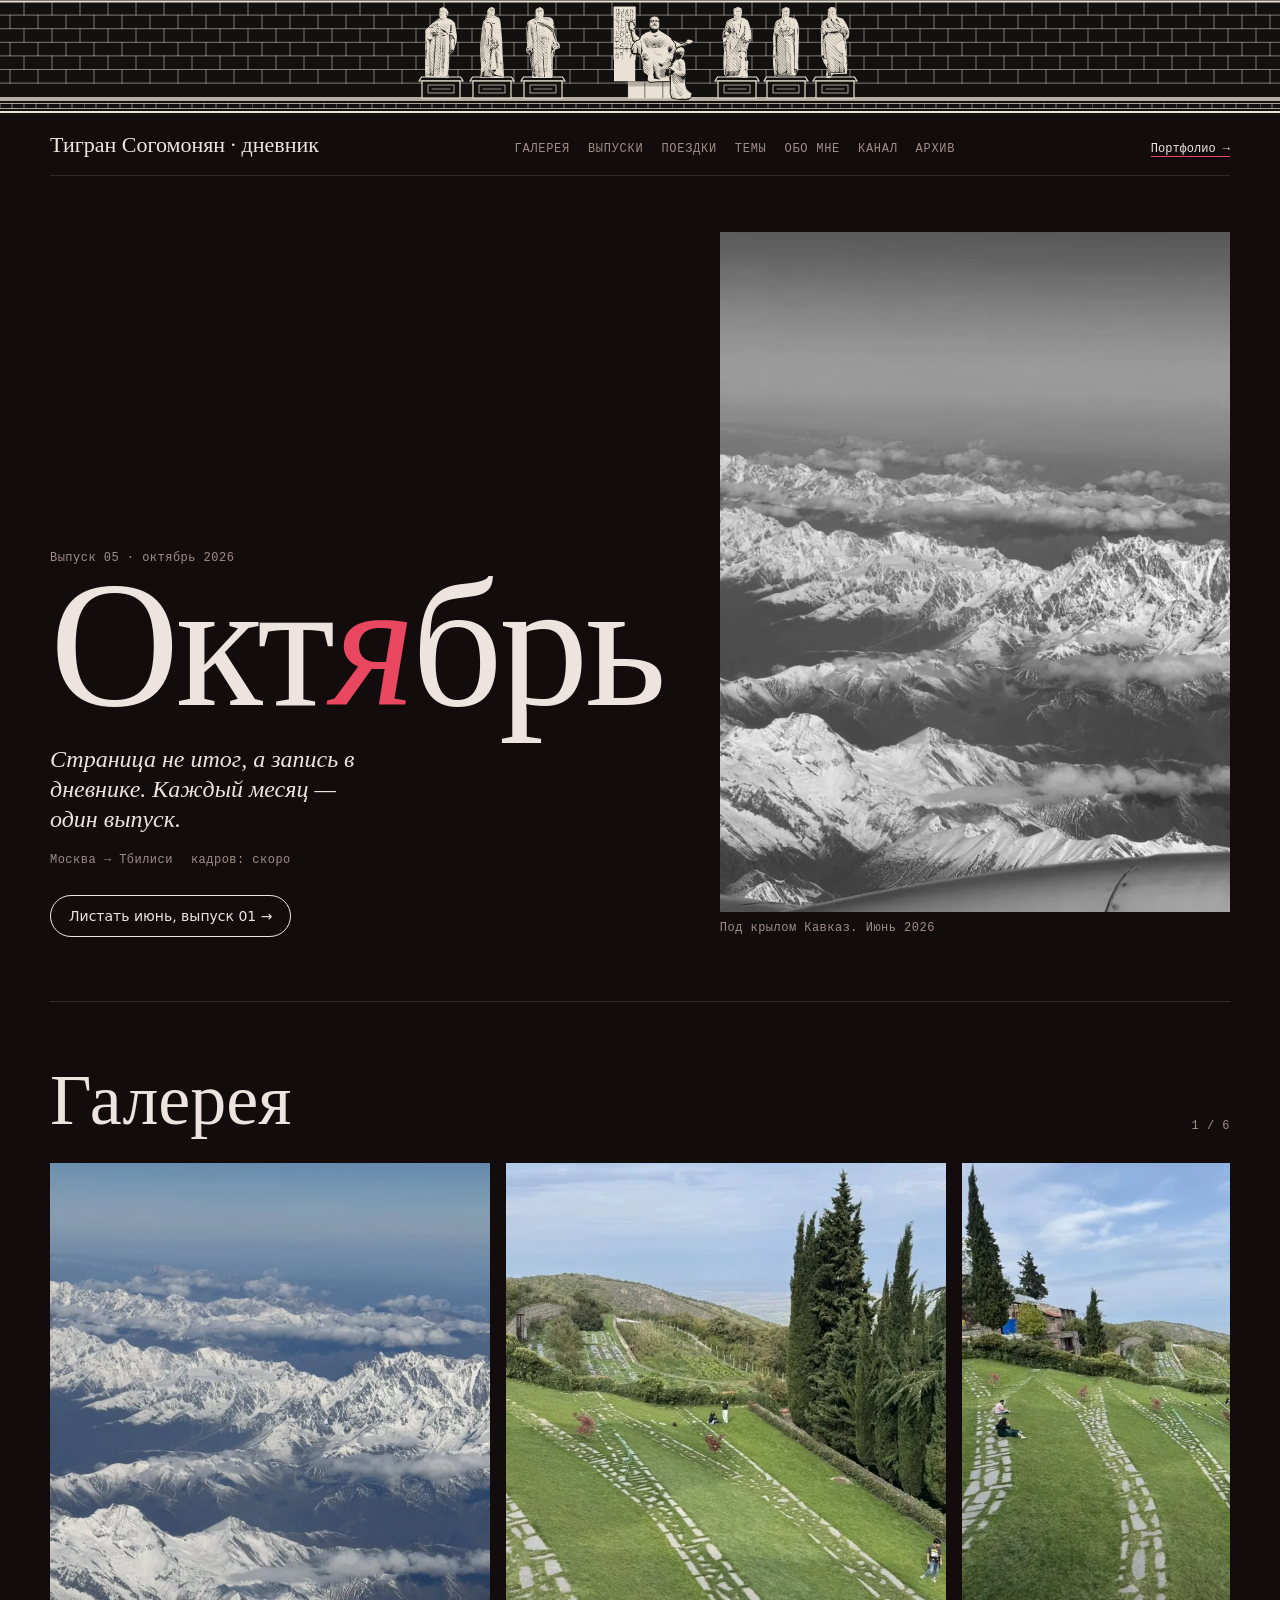
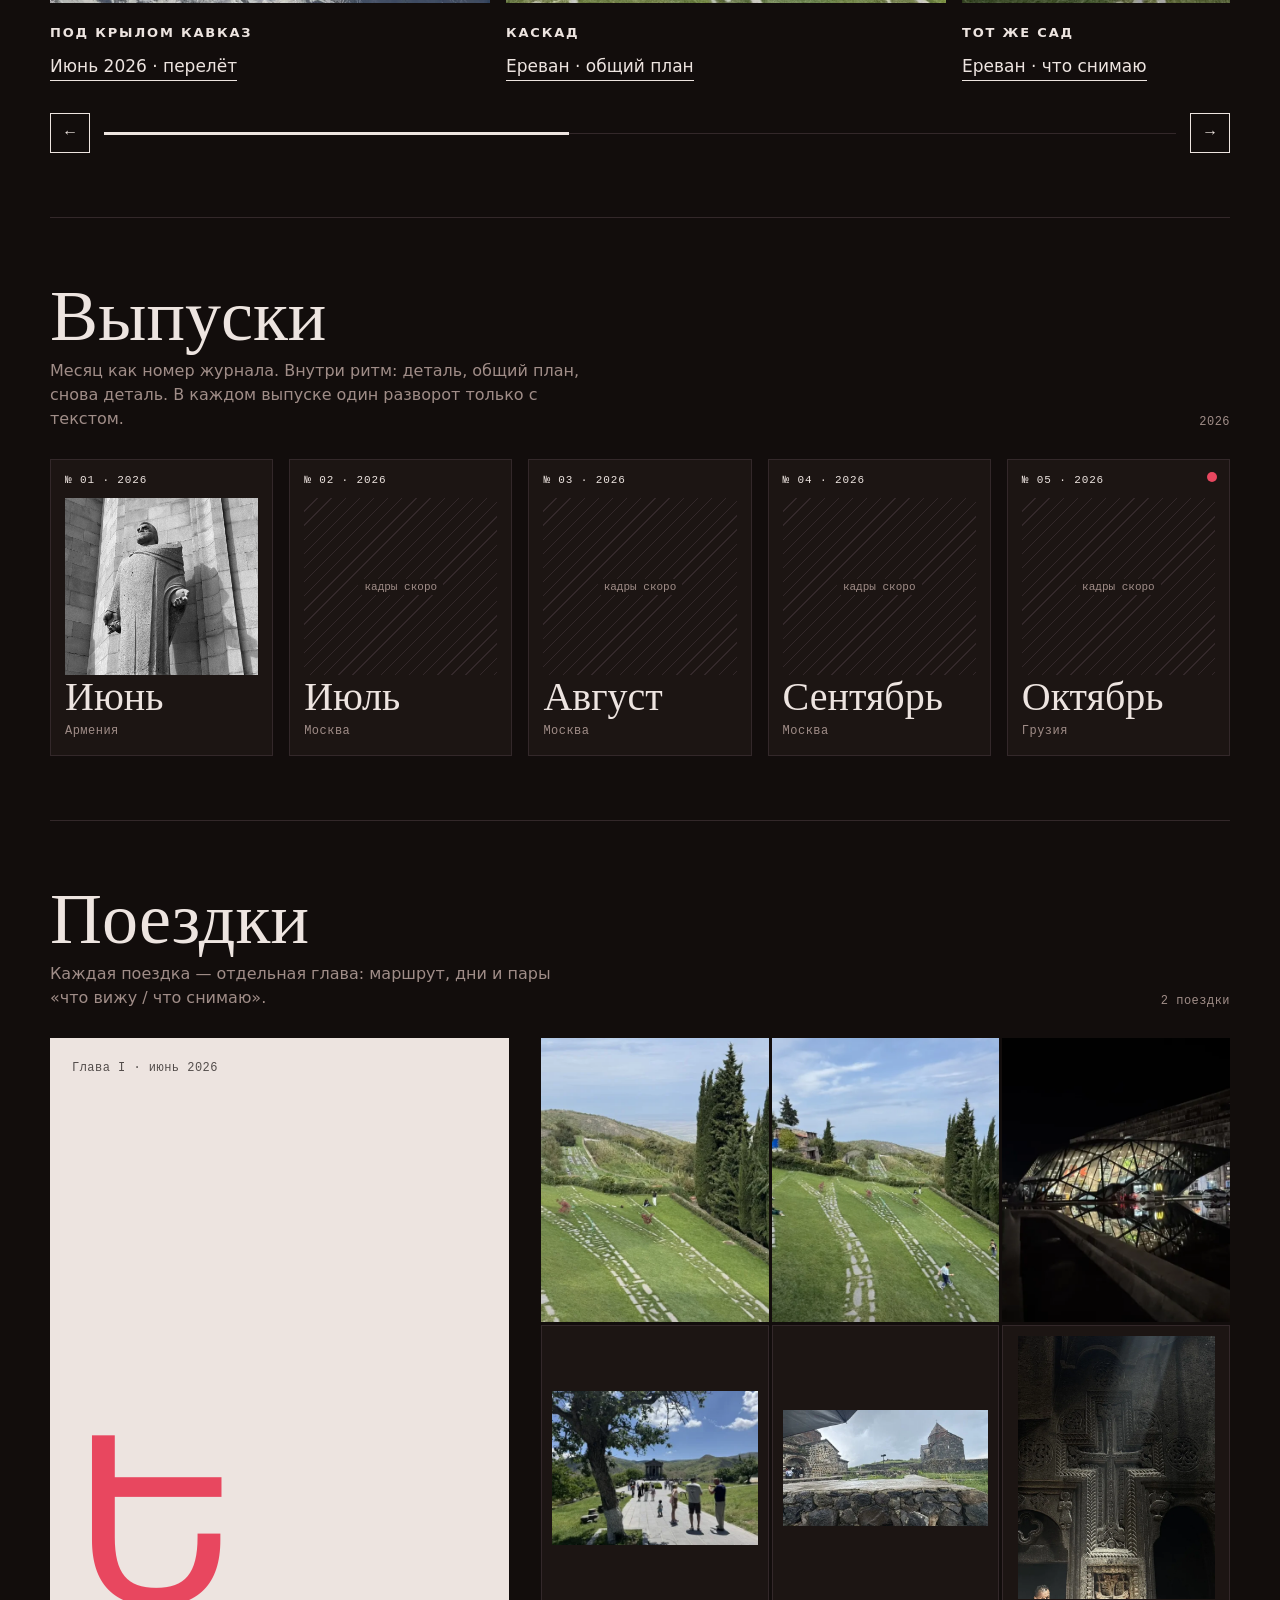
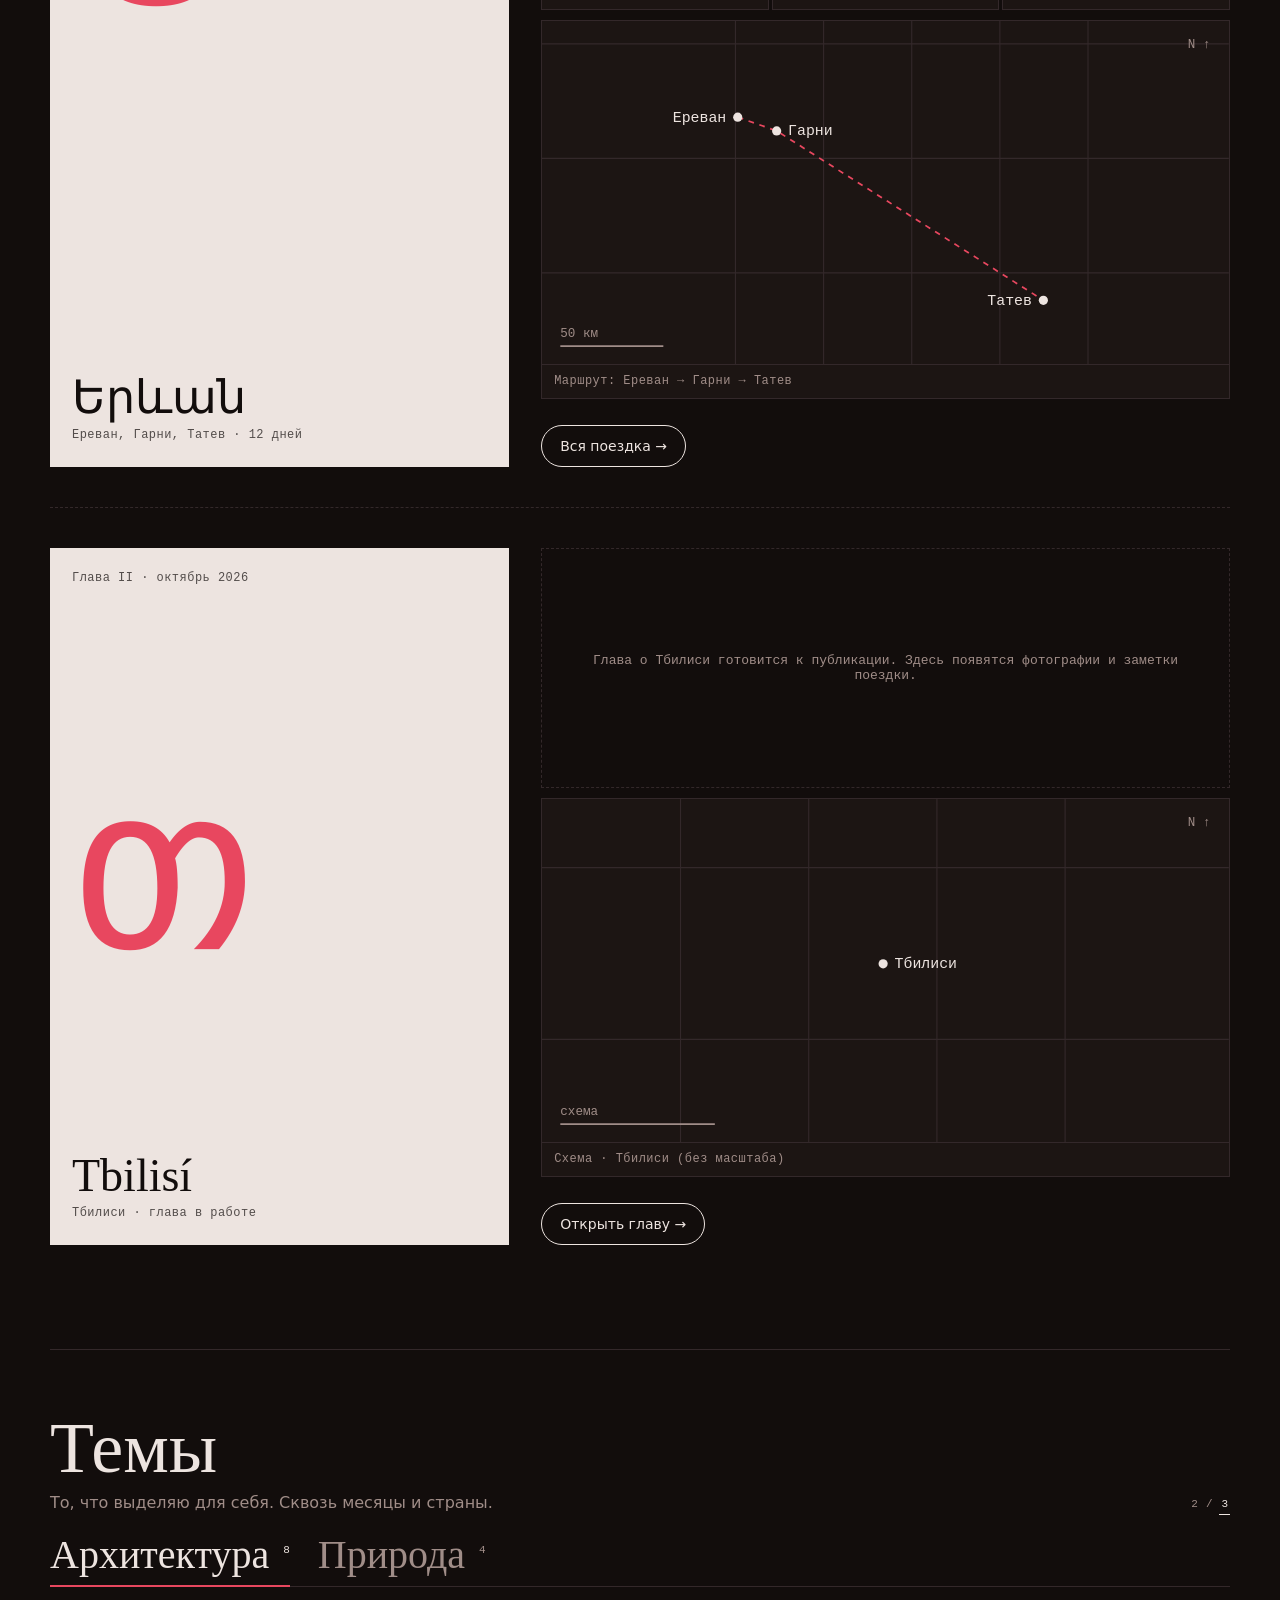
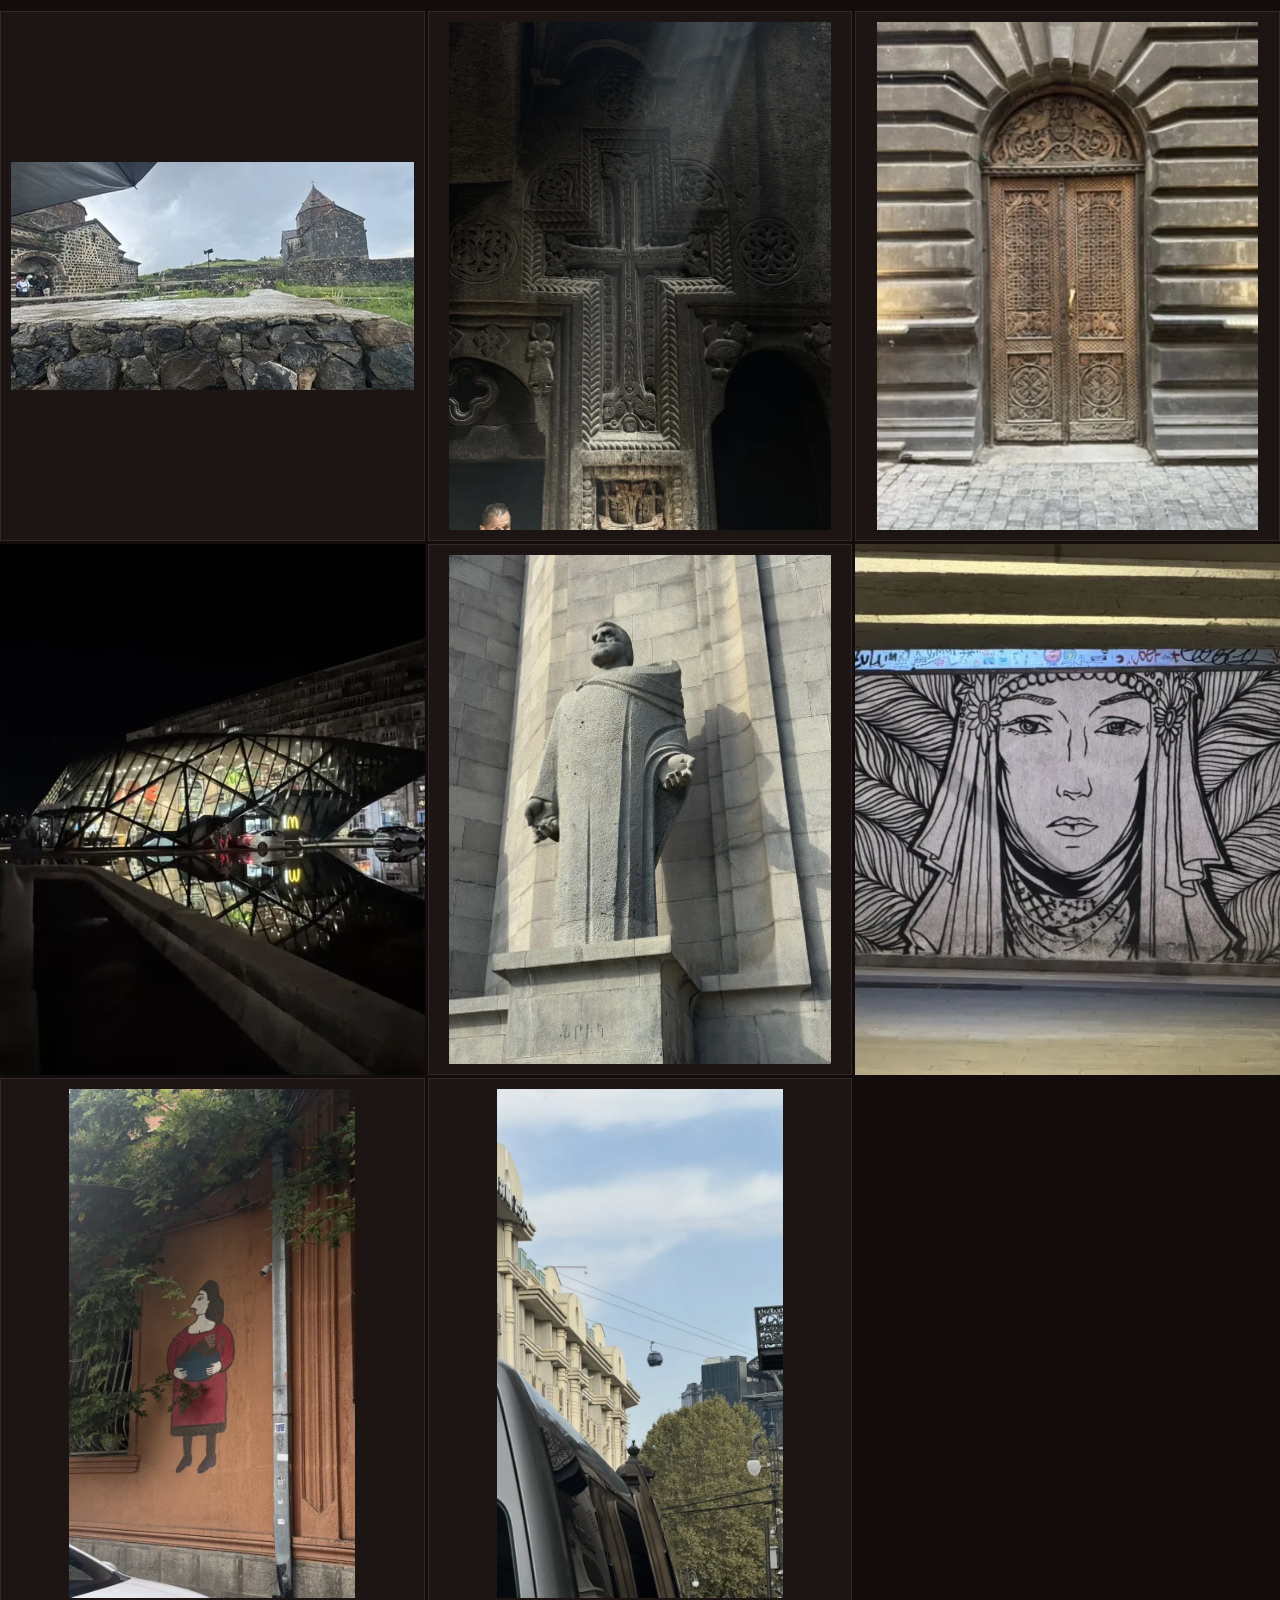
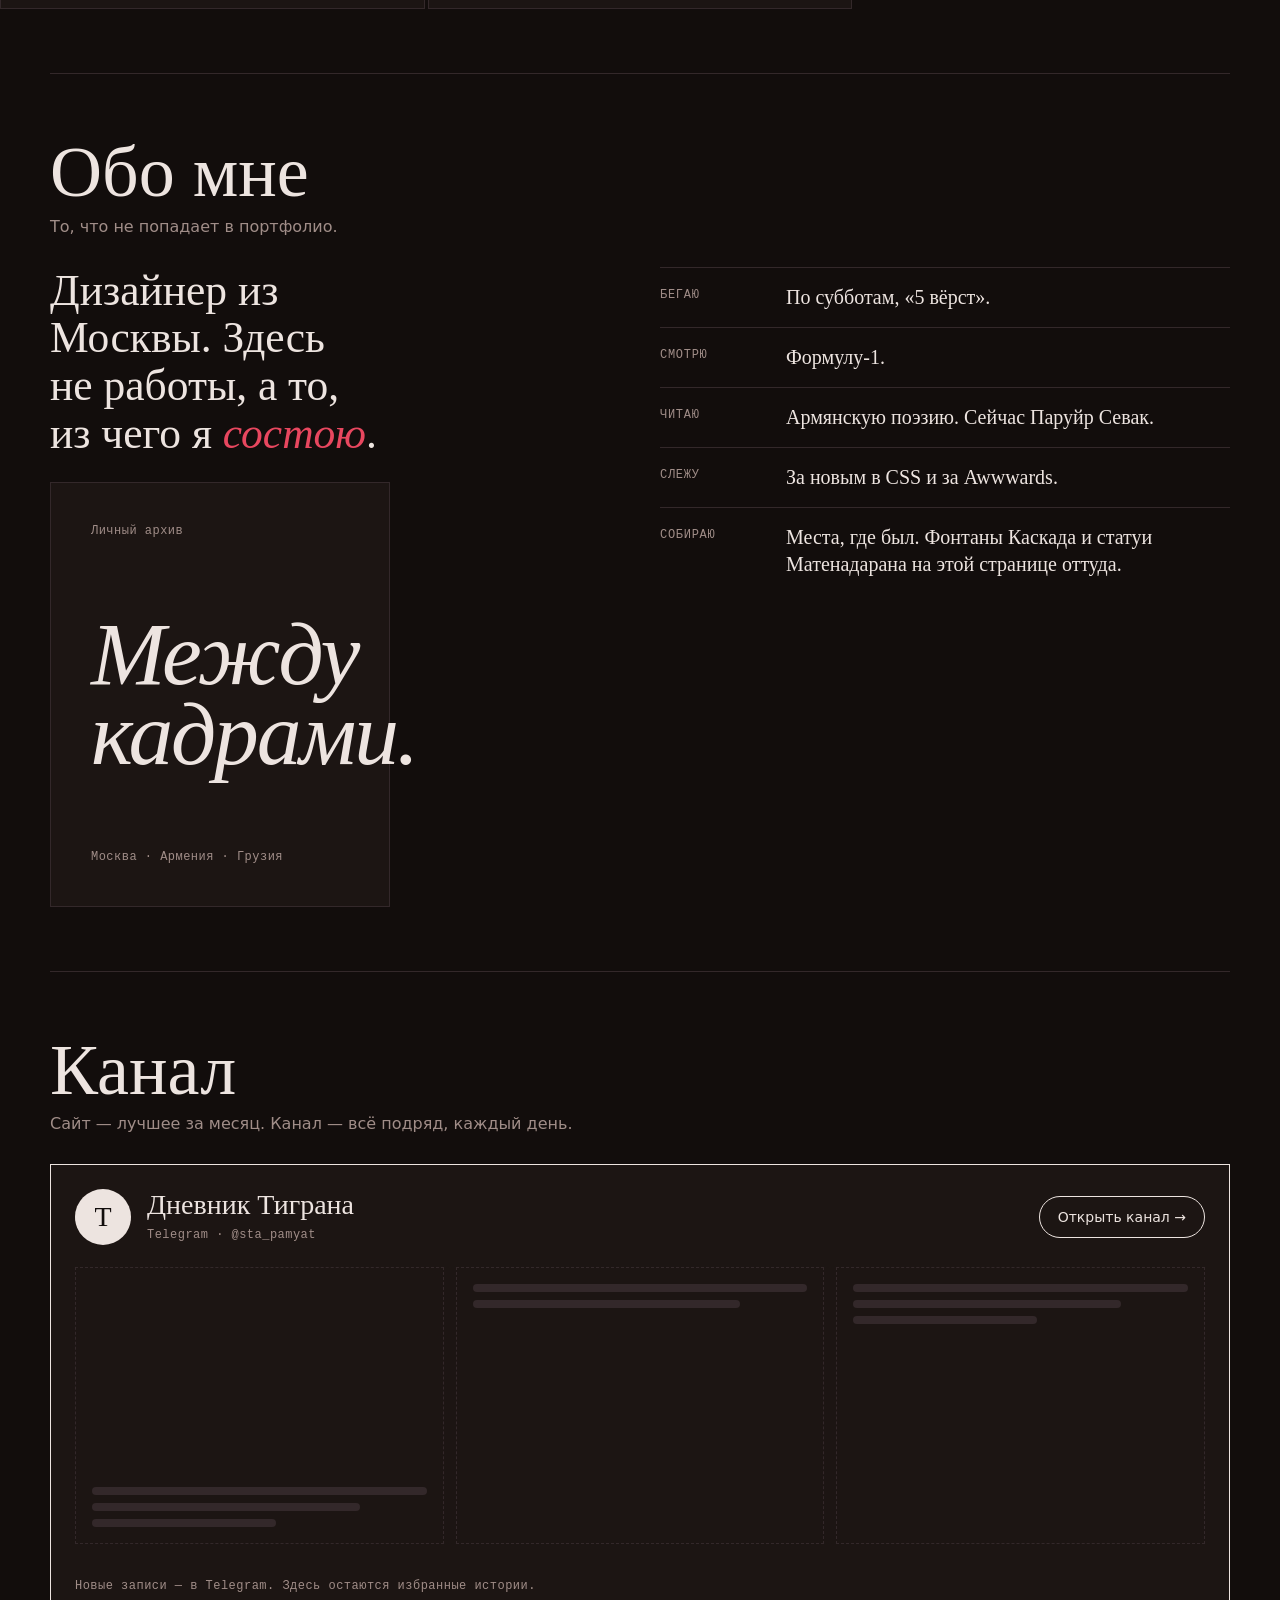
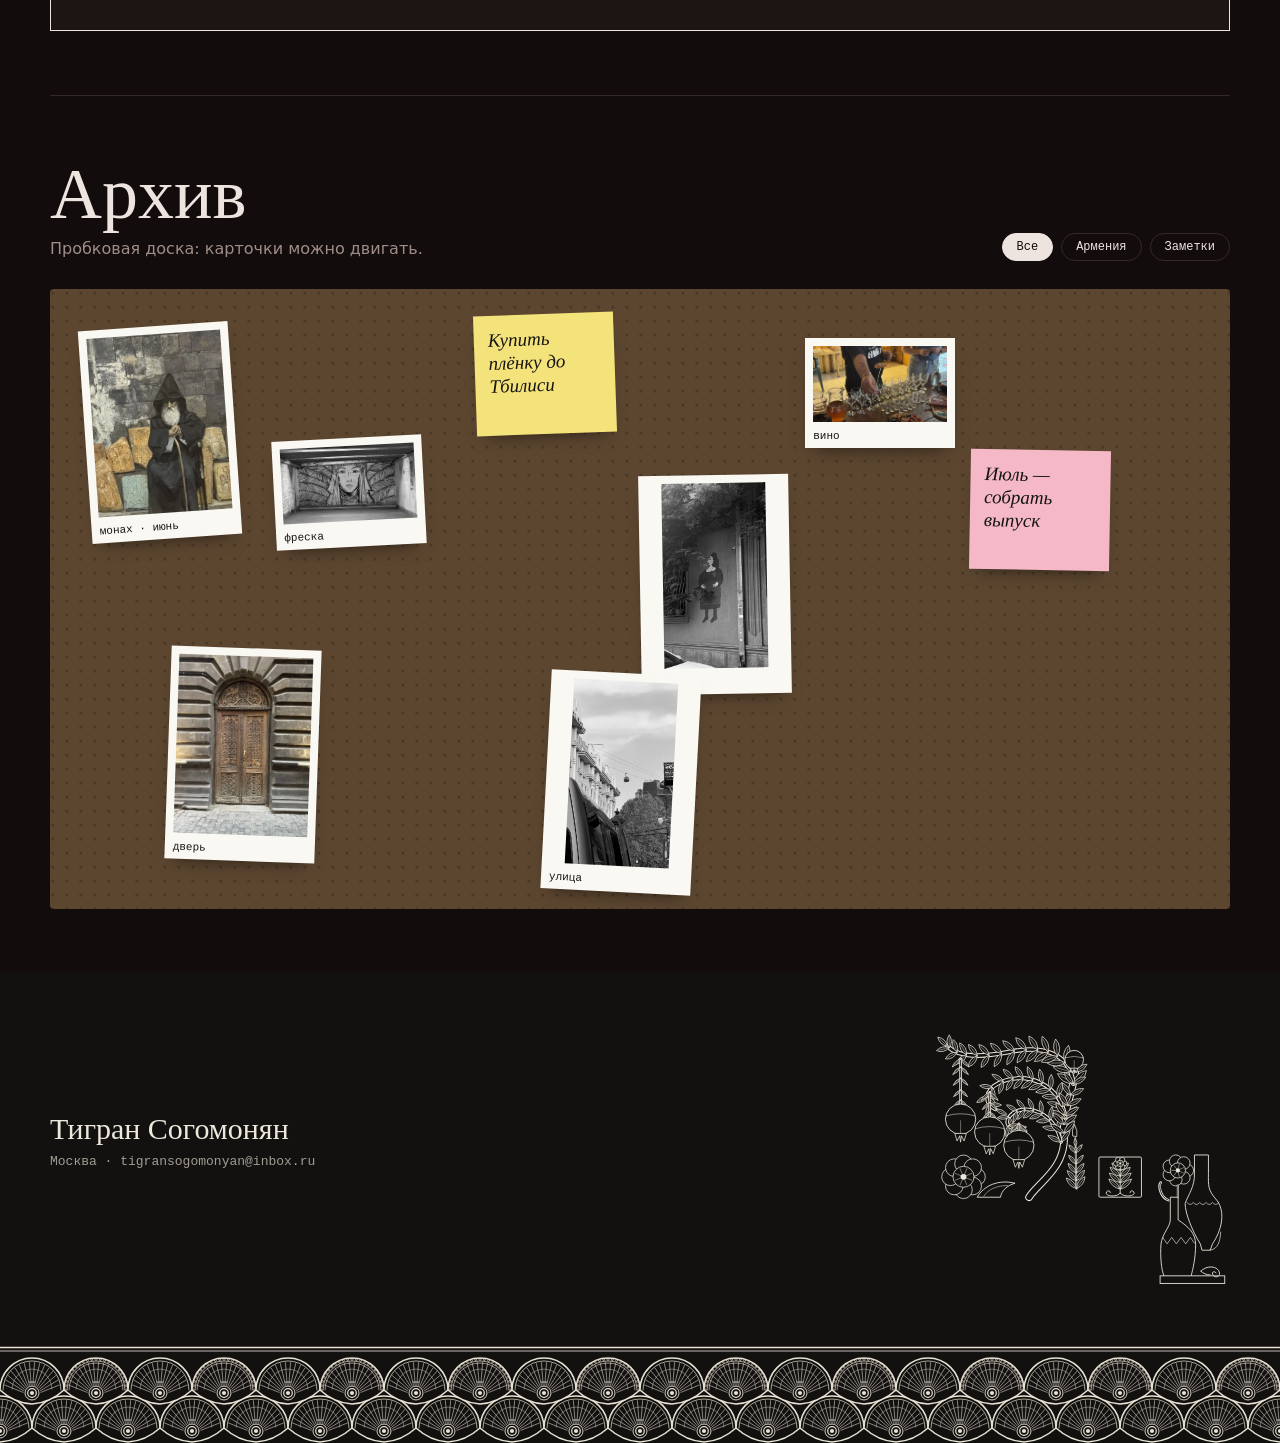
==== commit 84aded36: "Дневник: привести карту Тбилиси и блок ожидания к редакционному стилю" ====
--- a/index.html
+++ b/index.html
@@ -316,8 +316,8 @@
   <article class="chapter">
     <div class="opener geo"><span class="mono">Глава II · октябрь 2026</span><span class="glyph" aria-hidden="true">თ</span><div><h3>Tbilisí</h3><span class="mono">Тбилиси · глава в работе</span></div></div>
     <div>
-      <div class="slot">Глава о Тбилиси готовится к публикации. Здесь появятся фотографии и заметки поездки.</div>
-      <figure class="tmap"><svg viewBox="0 0 600 300" role="img" aria-label="Карта: Тбилиси"><g style="stroke:var(--line);stroke-width:1"><line x1="121" y1="0" x2="121" y2="300"/><line x1="233" y1="0" x2="233" y2="300"/><line x1="345" y1="0" x2="345" y2="300"/><line x1="457" y1="0" x2="457" y2="300"/><line x1="0" y1="210" x2="600" y2="210"/><line x1="0" y1="60" x2="600" y2="60"/></g><circle cx="298" cy="144" r="4" style="fill:var(--ink)"/><text x="308" y="148" text-anchor="start" style="fill:var(--ink);font:400 13px var(--f-mono)">Тбилиси</text><g style="stroke:var(--muted);fill:var(--muted);font:400 11px var(--f-mono)"><line x1="16" y1="284" x2="151" y2="284" style="stroke-width:1.5"/><text x="16" y="276" style="stroke:none">50 км</text><text x="584" y="24" text-anchor="end" style="stroke:none">N ↑</text></g></svg><figcaption class="mono">Маршрут: Тбилиси</figcaption></figure>
+      <div class="slot upcoming">Глава о Тбилиси готовится к публикации. Здесь появятся фотографии и заметки поездки.</div>
+      <figure class="tmap"><svg viewBox="0 0 600 300" role="img" aria-label="Схема расположения Тбилиси, не в масштабе"><g style="stroke:var(--line);stroke-width:1"><line x1="121" y1="0" x2="121" y2="300"/><line x1="233" y1="0" x2="233" y2="300"/><line x1="345" y1="0" x2="345" y2="300"/><line x1="457" y1="0" x2="457" y2="300"/><line x1="0" y1="210" x2="600" y2="210"/><line x1="0" y1="60" x2="600" y2="60"/></g><circle cx="298" cy="144" r="4" style="fill:var(--ink)"/><text x="308" y="148" text-anchor="start" style="fill:var(--ink);font:400 13px var(--f-mono)">Тбилиси</text><g style="stroke:var(--muted);fill:var(--muted);font:400 11px var(--f-mono)"><line x1="16" y1="284" x2="151" y2="284" style="stroke-width:1.5"/><text x="16" y="276" style="stroke:none">схема</text><text x="584" y="24" text-anchor="end" style="stroke:none">N ↑</text></g></svg><figcaption class="mono">Схема · Тбилиси (без масштаба)</figcaption></figure>
       <a class="btn" href="trip/tbilisi.html">Открыть главу →</a>
     </div>
   </article>
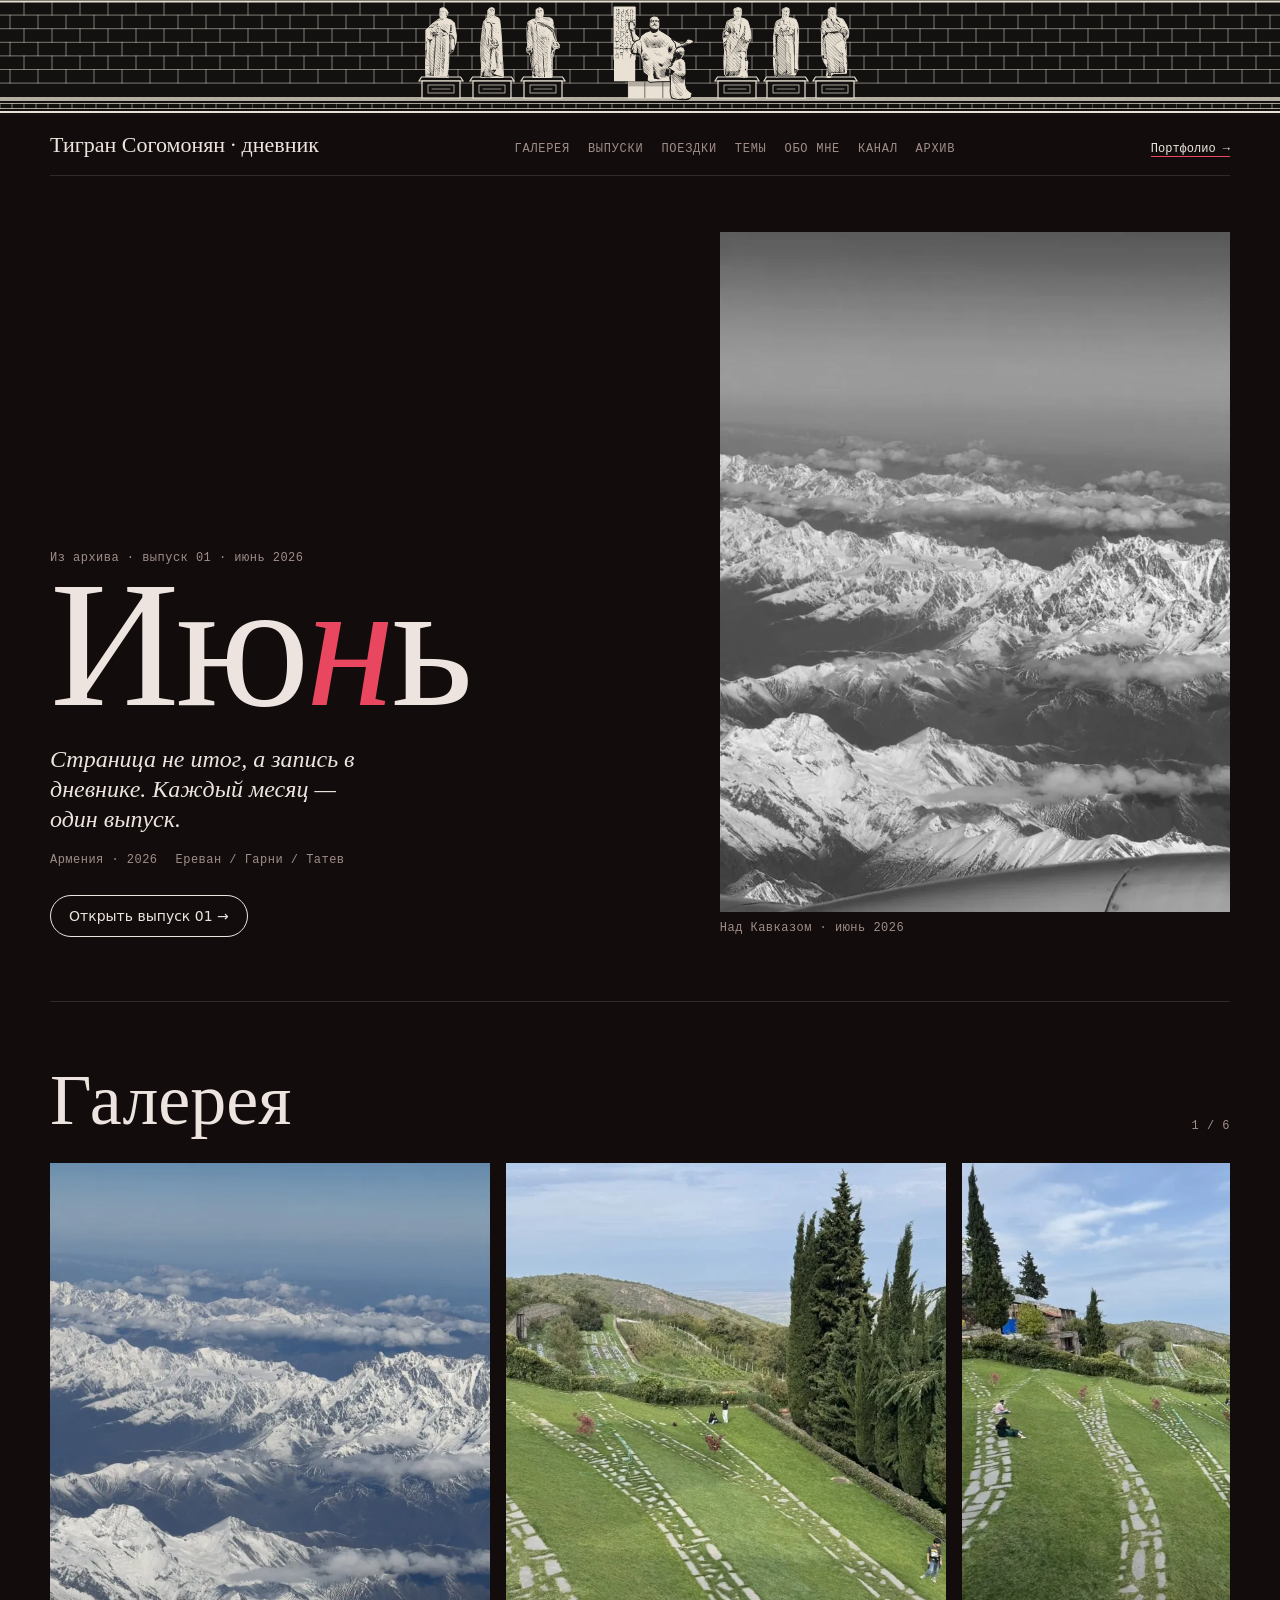
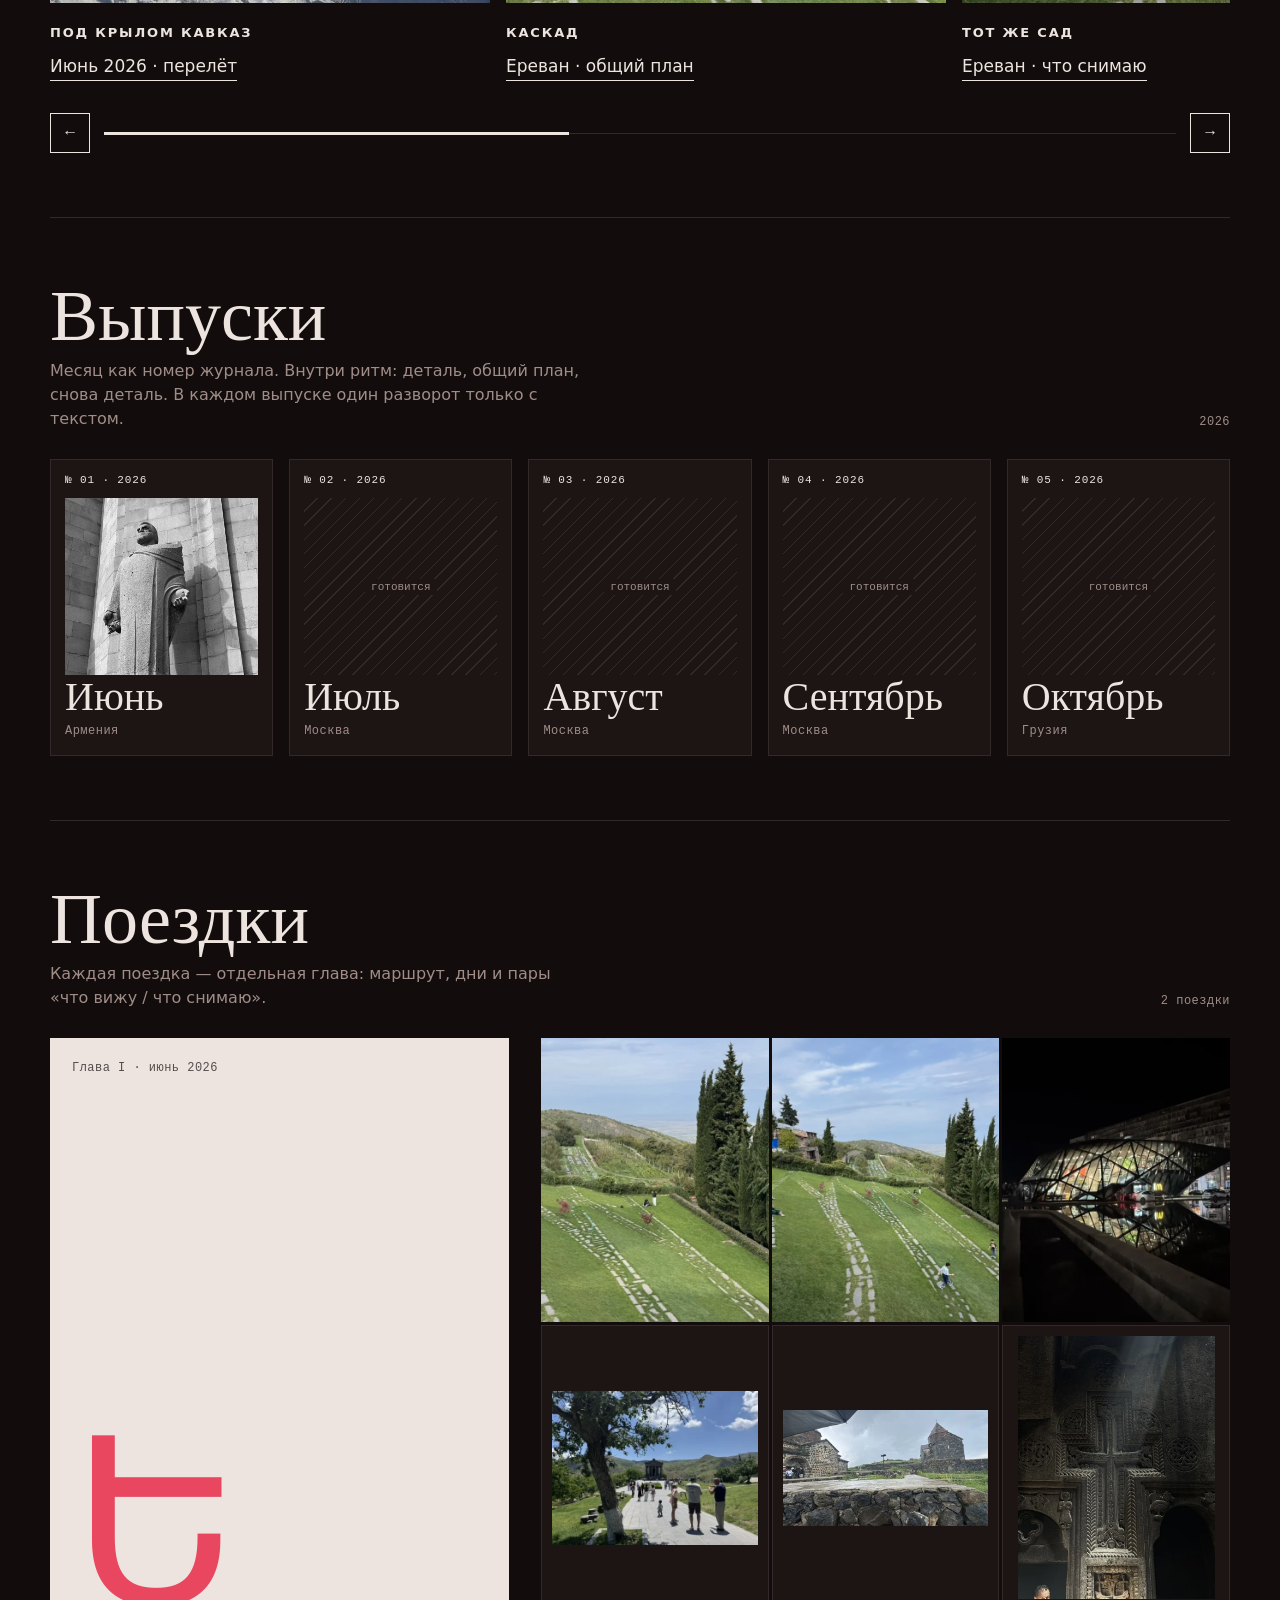
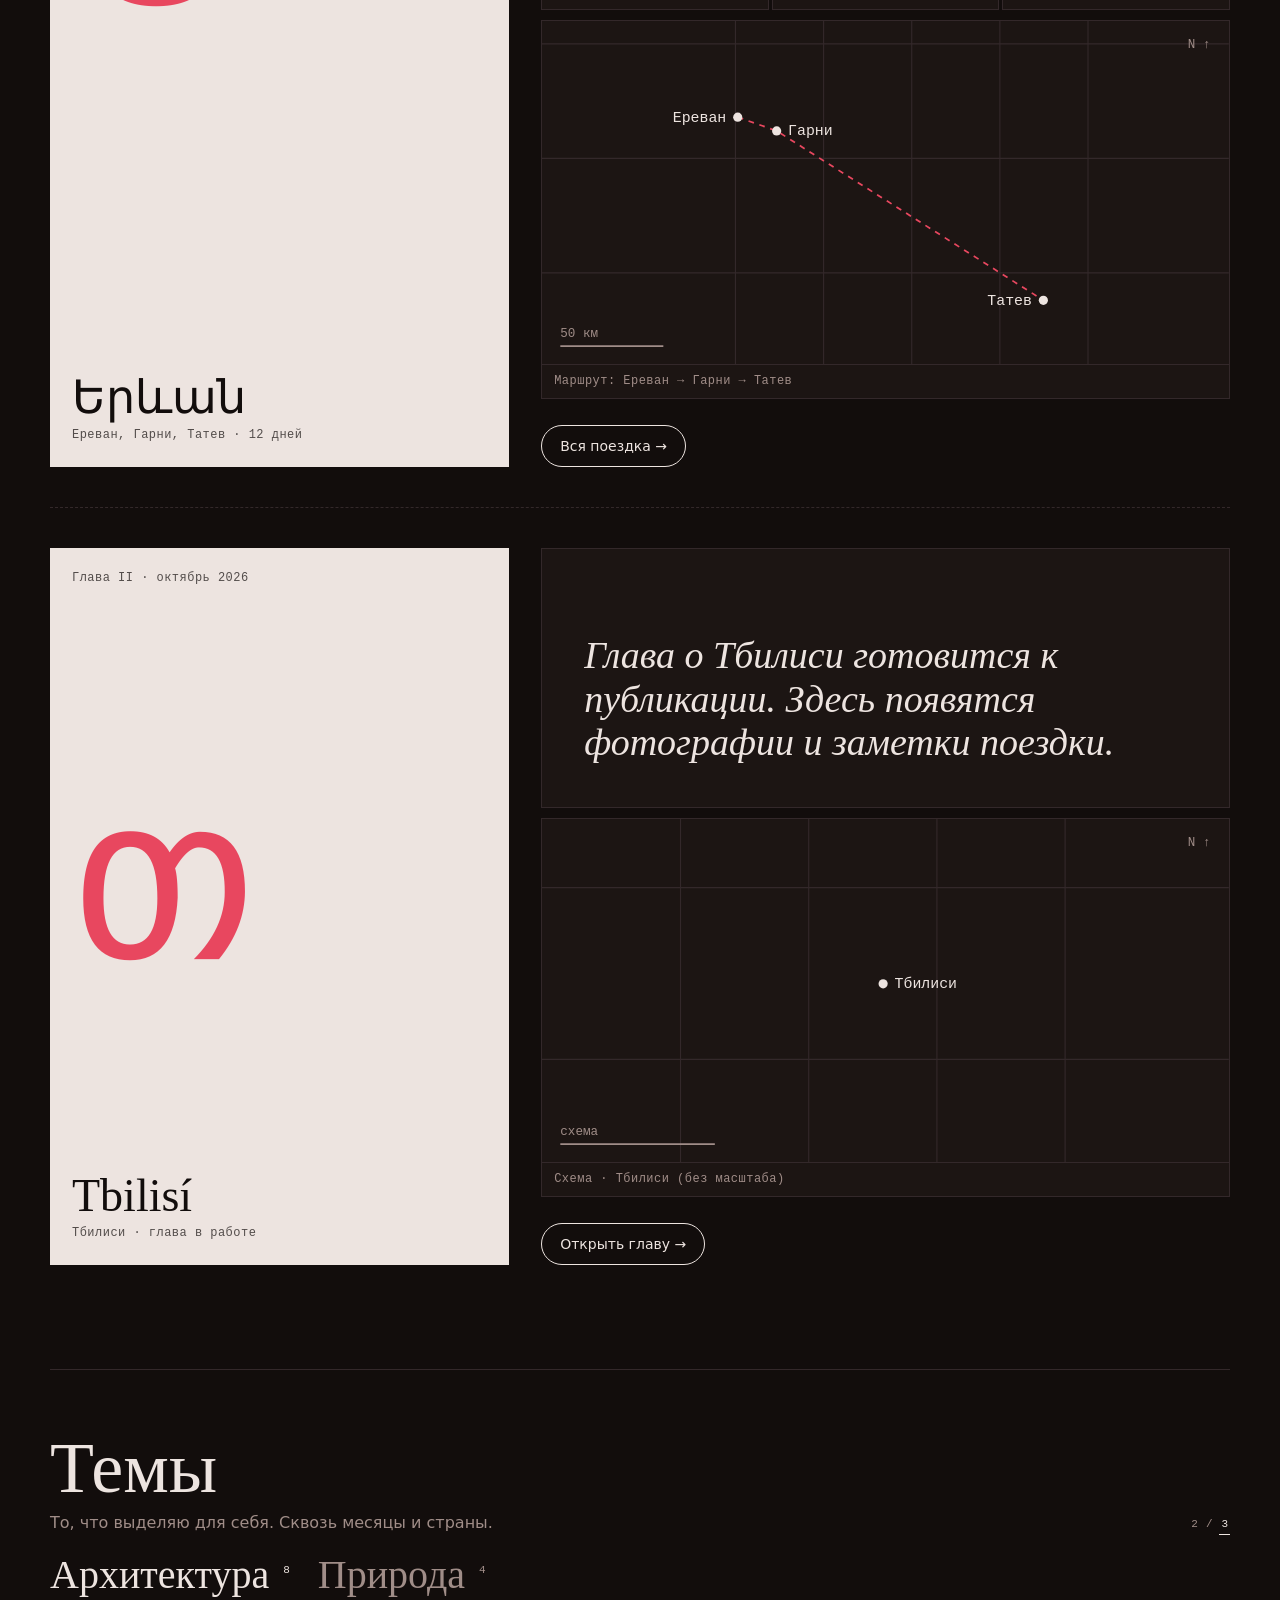
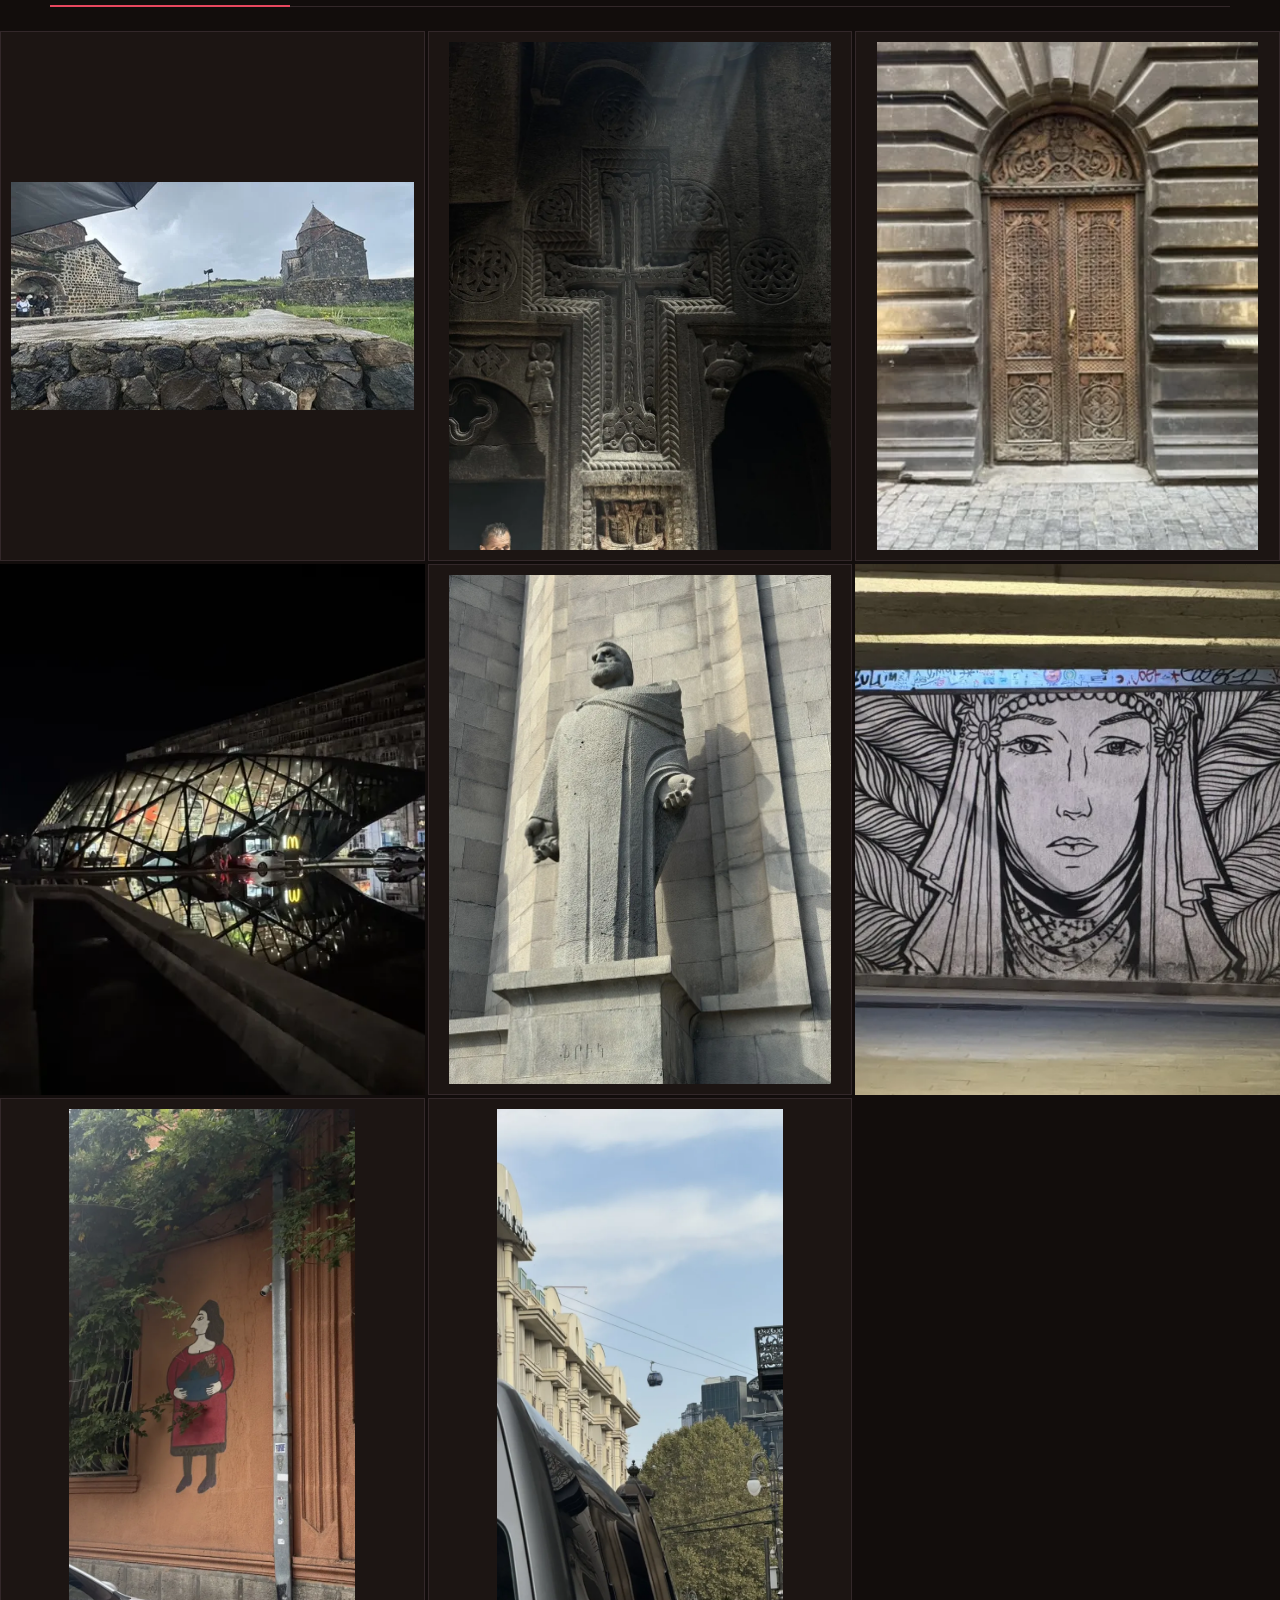
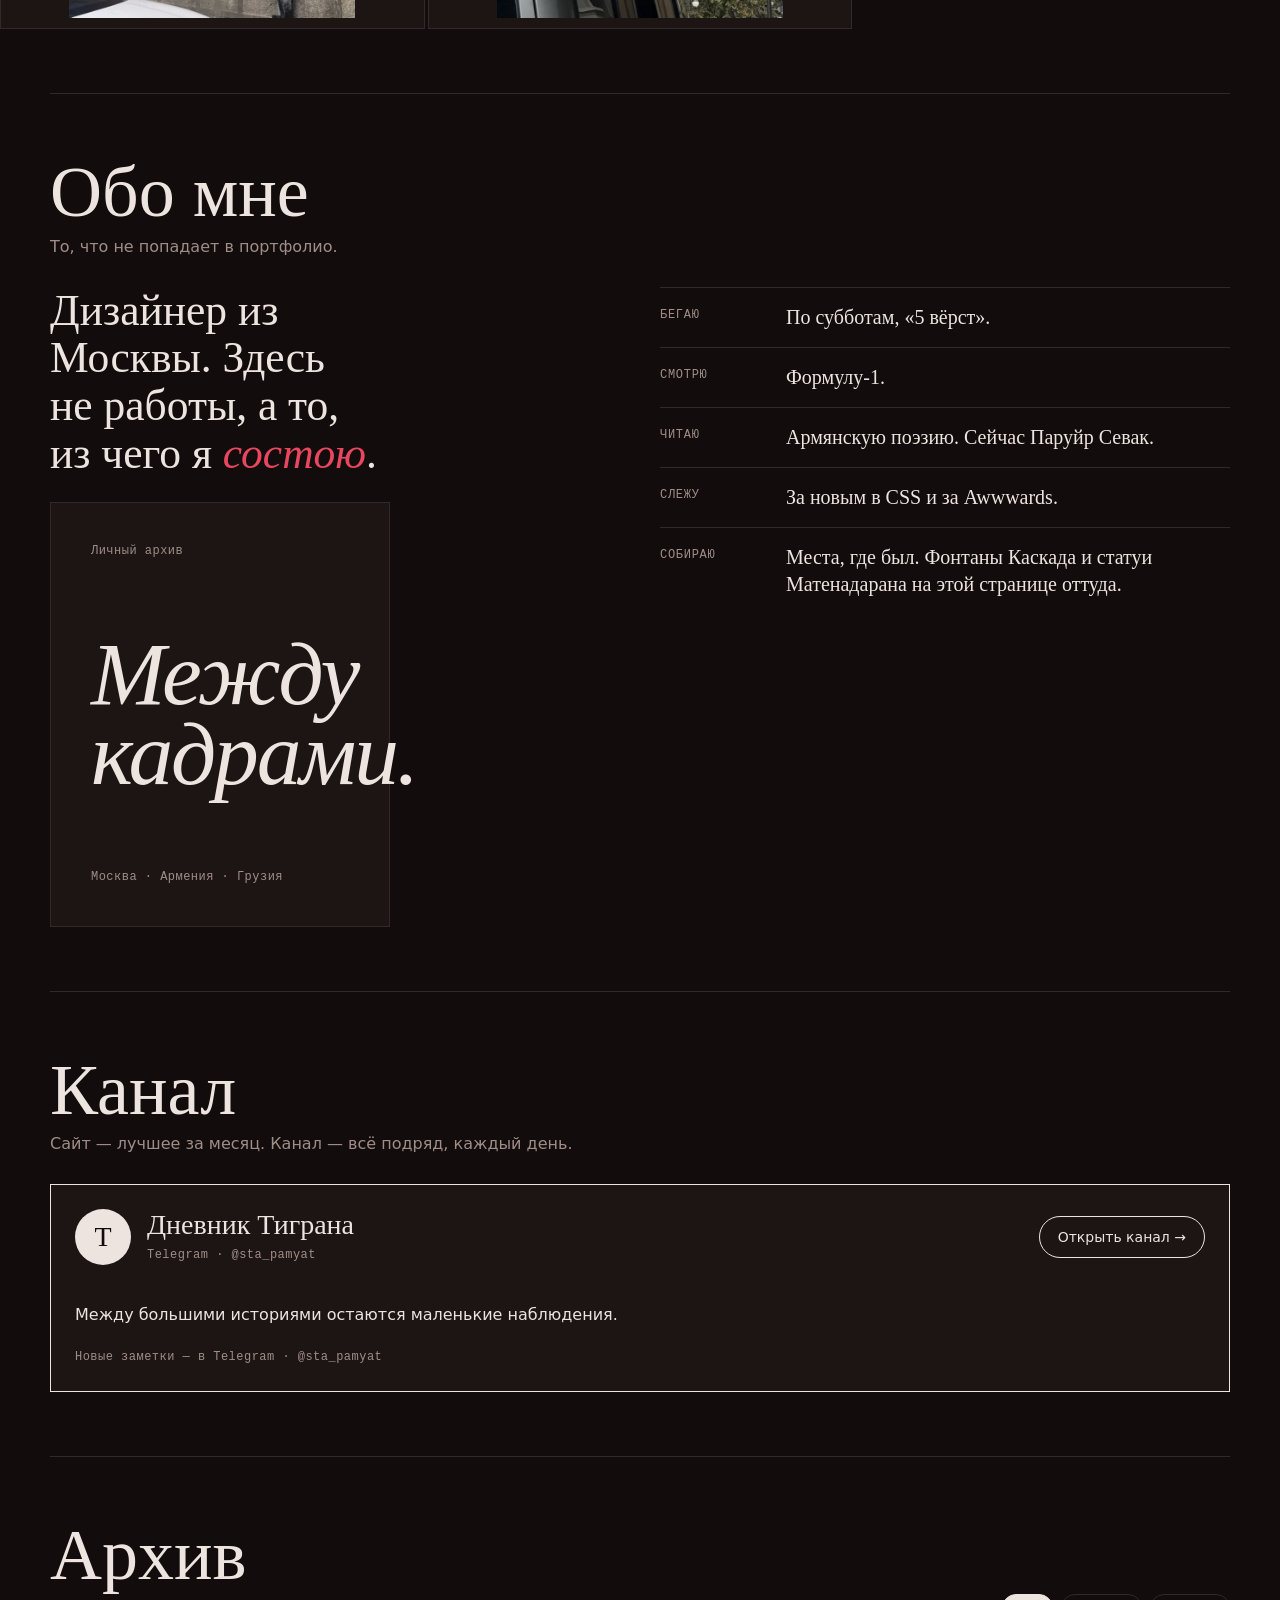
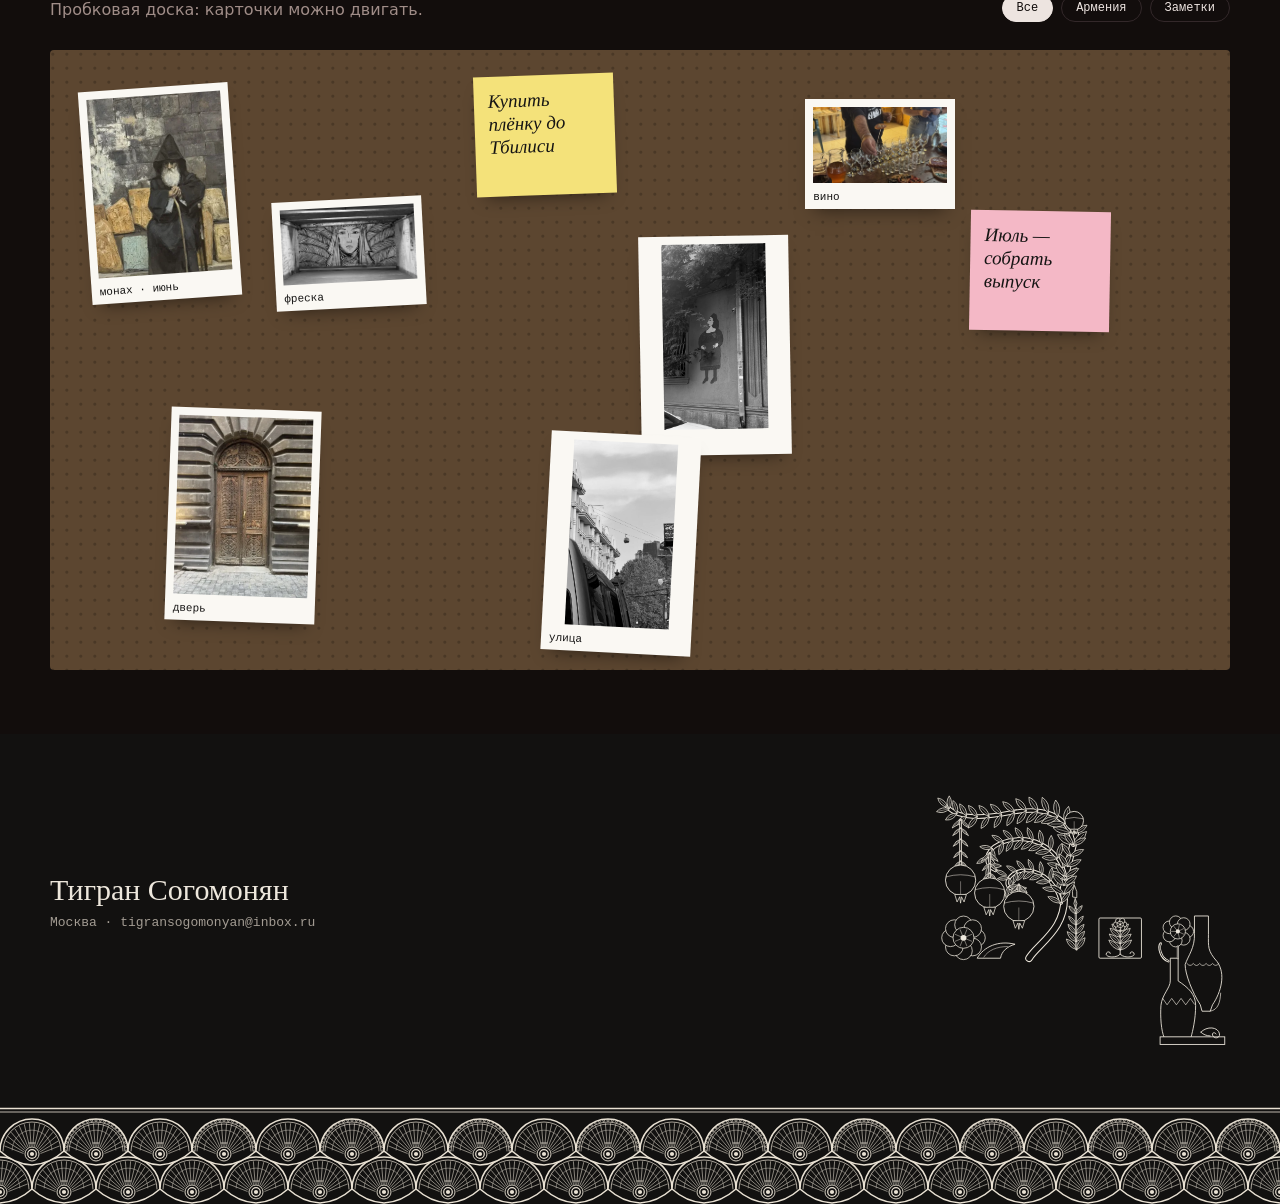
==== commit d2a4df4f: "Дневник: показать завершённый июньский выпуск и убрать ложные переходы и заглушки" ====
--- a/index.html
+++ b/index.html
@@ -1,9 +1,9 @@
 <!doctype html><html lang="ru"><head><meta charset="utf-8">
 <meta http-equiv="Content-Security-Policy" content="default-src 'self'; script-src 'self' 'unsafe-inline'; style-src 'self' 'unsafe-inline' https://fonts.googleapis.com; font-src https://fonts.gstatic.com; img-src 'self' data:; media-src 'self'; connect-src 'none'; frame-src 'none'; object-src 'none'; base-uri 'none'; form-action 'none'; upgrade-insecure-requests">
 <meta name="referrer" content="strict-origin-when-cross-origin">
-<meta name="description" content="Страница не итог, а запись в дневнике. Каждый месяц — один выпуск.">
+<meta name="description" content="Авторский фотодневник Тиграна Согомоняна: путешествия, архитектура, природа и истории в фотографиях.">
 <meta name="theme-color" content="#ECEFEB" media="(prefers-color-scheme: light)"><meta name="theme-color" content="#120D0C" media="(prefers-color-scheme: dark)">
-<meta property="og:type" content="website"><meta property="og:locale" content="ru_RU"><meta property="og:title" content="Тигран · Дневник"><meta property="og:description" content="Страница не итог, а запись в дневнике. Каждый месяц — один выпуск."><meta property="og:url" content="https://tigransogomonyan.github.io/diary/">
+<meta property="og:type" content="website"><meta property="og:locale" content="ru_RU"><meta property="og:title" content="Тигран · Дневник"><meta property="og:description" content="Авторский фотодневник Тиграна Согомоняна: путешествия, архитектура, природа и истории в фотографиях."><meta property="og:url" content="https://tigransogomonyan.github.io/diary/">
 <meta property="og:image" content="https://tigransogomonyan.github.io/diary/f/10.webp"><meta property="og:image:type" content="image/webp"><meta property="og:image:width" content="1182"><meta property="og:image:height" content="666"><meta property="og:image:alt" content="Каскадный сад в Ереване — фотография из дневника">
 <meta name="twitter:card" content="summary_large_image"><meta name="twitter:image" content="https://tigransogomonyan.github.io/diary/f/10.webp">
 <link rel="icon" href="data:image/svg+xml,%3Csvg%20xmlns%3D%22http%3A%2F%2Fwww.w3.org%2F2000%2Fsvg%22%20viewBox%3D%220%200%2032%2032%22%3E%3Ccircle%20cx%3D%2216%22%20cy%3D%2216%22%20r%3D%2212%22%20fill%3D%22%23A3203A%22%2F%3E%3C%2Fsvg%3E"><meta name="viewport" content="width=device-width,initial-scale=1"><title>Тигран · Дневник</title>
@@ -274,24 +274,24 @@
 
 <section class="hero">
   <div>
-    <span class="mono">Выпуск 05 · октябрь 2026</span>
-    <h1>Окт<i>я</i>брь</h1>
+    <span class="mono">Из архива · выпуск 01 · июнь 2026</span>
+    <h1>Ию<i>н</i>ь</h1>
     <p class="lead">Страница не итог, а запись в дневнике. Каждый месяц — один выпуск.</p>
-    <div class="meta"><span class="mono">Москва → Тбилиси</span><span class="mono">кадров: скоро</span></div>
-    <button class="btn" type="button" data-open="0">Листать июнь, выпуск 01 →</button>
+    <div class="meta"><span class="mono">Армения · 2026</span><span class="mono">Ереван / Гарни / Татев</span></div>
+    <button class="btn" type="button" data-open="0">Открыть выпуск 01 →</button>
   </div>
-  <figure><img class="bw" src="f/01.webp" alt="Снежные горы из иллюминатора" fetchpriority="high" decoding="async"><figcaption class="mono">Под крылом Кавказ. Июнь 2026</figcaption></figure>
+  <figure><img class="bw" src="f/01.webp" alt="Снежные горы из иллюминатора" fetchpriority="high" decoding="async"><figcaption class="mono">Над Кавказом · июнь 2026</figcaption></figure>
 </section>
 
 <section class="sec" id="gallery">
   <div class="sec-h"><div><h2>Галерея</h2></div><span class="mono" id="carN">1 / 6</span></div>
   <div class="car"><div class="car-track" id="carT">
-    <a class="car-card" href="#trips"><span class="ph"><img loading="lazy" decoding="async" src="f/01.webp" alt="Снежные горы из иллюминатора"></span><h3>Под крылом Кавказ</h3><u>Июнь 2026 · перелёт</u></a>
-    <a class="car-card" href="#trips"><span class="ph"><img loading="lazy" decoding="async" src="f/10.webp" alt="Каскадный сад, общий план"></span><h3>Каскад</h3><u>Ереван · общий план</u></a>
-    <a class="car-card" href="#trips"><span class="ph"><img loading="lazy" decoding="async" src="f/11.webp" alt="Тот же сад, кадр"></span><h3>Тот же сад</h3><u>Ереван · что снимаю</u></a>
-    <a class="car-card" href="#trips"><span class="ph"><img loading="lazy" decoding="async" src="f/03.webp" alt="Бумажный пакет"></span><h3>Пакет</h3><u>Вещи · Ереван</u></a>
-    <a class="car-card" href="#trips"><span class="ph"><img loading="lazy" decoding="async" src="f/04.webp" alt="Ужин в коробке"></span><h3>Ужин</h3><u>Вещи · отель</u></a>
-    <a class="car-card" href="#trips"><span class="ph"><img loading="lazy" decoding="async" src="f/05.webp" alt="Табличка с лапой на стене"></span><h3>Табличка</h3><u>Вещи · улица</u></a>
+    <a class="car-card" href="trip/yerevan.html"><span class="ph"><img loading="lazy" decoding="async" src="f/01.webp" alt="Снежные горы из иллюминатора"></span><h3>Под крылом Кавказ</h3><u>Июнь 2026 · перелёт</u></a>
+    <a class="car-card" href="trip/yerevan.html"><span class="ph"><img loading="lazy" decoding="async" src="f/10.webp" alt="Каскадный сад, общий план"></span><h3>Каскад</h3><u>Ереван · общий план</u></a>
+    <a class="car-card" href="trip/yerevan.html"><span class="ph"><img loading="lazy" decoding="async" src="f/11.webp" alt="Тот же сад, кадр"></span><h3>Тот же сад</h3><u>Ереван · что снимаю</u></a>
+    <a class="car-card" href="trip/yerevan.html"><span class="ph"><img loading="lazy" decoding="async" src="f/03.webp" alt="Бумажный пакет"></span><h3>Пакет</h3><u>Вещи · Ереван</u></a>
+    <a class="car-card" href="trip/yerevan.html"><span class="ph"><img loading="lazy" decoding="async" src="f/04.webp" alt="Ужин в коробке"></span><h3>Ужин</h3><u>Вещи · отель</u></a>
+    <a class="car-card" href="trip/yerevan.html"><span class="ph"><img loading="lazy" decoding="async" src="f/05.webp" alt="Табличка с лапой на стене"></span><h3>Табличка</h3><u>Вещи · улица</u></a>
   </div>
   <div class="car-ctl"><button type="button" id="carP" aria-label="Назад">←</button><div class="car-bar"><i id="carB"></i></div><button type="button" id="carX" aria-label="Вперёд">→</button></div></div>
 </section>
@@ -348,8 +348,7 @@
   <div class="sec-h"><div><h2>Канал</h2><p>Сайт — лучшее за месяц. Канал — всё подряд, каждый день.</p></div></div>
   <div class="tg">
     <div class="tg-head"><span class="tg-ava" aria-hidden="true">Т</span><div><b>Дневник Тиграна</b><span class="mono">Telegram · @sta_pamyat</span></div><a class="btn tg-go" href="https://t.me/sta_pamyat" target="_blank" rel="noopener">Открыть канал →</a></div>
-    <div class="tg-feed" aria-hidden="true"><div class="tg-post"><i></i><i></i><i></i></div><div class="tg-post"><i></i><i></i></div><div class="tg-post"><i></i><i></i><i></i></div></div>
-    <p class="mono tg-note">Новые записи — в Telegram. Здесь остаются избранные истории.</p>
+    <div class="tg-editorial"><p class="tg-quote">Между большими историями остаются маленькие наблюдения.</p><span class="mono">Новые заметки — в Telegram · @sta_pamyat</span></div>
   </div>
 </section>
 
@@ -546,11 +545,11 @@
   {t:'det',src:'f/a02.webp',bw:1,c:'статуя'},{t:'full',src:'f/a09.webp',c:'хачкар'},
   {t:'det',src:'f/a04.webp',c:'монах'},{t:'txt',x:'Конец выпуска 01.<br>Дальше — июль.'}]},
  {no:'02',mo:'Июль',where:'Москва'},{no:'03',mo:'Август',where:'Москва'},{no:'04',mo:'Сентябрь',where:'Москва'},
- {no:'05',mo:'Октябрь',where:'Грузия',now:1}];
+ {no:'05',mo:'Октябрь',where:'Грузия'}];
 var shelf=document.getElementById('shelf');
-ISS.forEach(function(s,i){var b=document.createElement('button');b.type='button';b.className='zine'+(s.pages?'':' empty');b.dataset.open=i;
- b.setAttribute('aria-label','Выпуск '+s.no+', '+s.mo+(s.pages?'':' — пока пустой'));
- b.innerHTML='<span class="no">№ '+s.no+' · 2026</span>'+(s.now?'<span class="dot" aria-hidden="true"></span>':'')+'<span class="ph">'+(s.cover?'<img class="bw" src="'+s.cover+'" alt="">':'<span>кадры скоро</span>')+'</span><span><span class="mo">'+s.mo+'</span><br><span class="mono">'+s.where+'</span></span>';
+ISS.forEach(function(s,i){var b=document.createElement(s.pages?'button':'article');if(s.pages){b.type='button';b.dataset.open=i}b.className='zine'+(s.pages?'':' empty');
+ b.setAttribute('aria-label','Выпуск '+s.no+', '+s.mo+(s.pages?' — читать':' — готовится'));
+ b.innerHTML='<span class="no">№ '+s.no+' · 2026</span>'+(s.now?'<span class="dot" aria-hidden="true"></span>':'')+'<span class="ph">'+(s.cover?'<img class="bw" src="'+s.cover+'" alt="">':'<span>готовится</span>')+'</span><span><span class="mo">'+s.mo+'</span><br><span class="mono">'+s.where+'</span></span>';
  shelf.appendChild(b)});
 // reader
 var R=document.getElementById('reader'),T=document.getElementById('rTrack'),num=document.getElementById('rNum'),last=null;
--- a/improvements.css
+++ b/improvements.css
@@ -27,3 +27,6 @@
   .skip-link,.diary-home .top nav a{transition:none!important}
   .diary-home .top nav{scroll-behavior:auto}
 }
+
+/* Incomplete chapters remain public without internal production notes. */
+.slot.upcoming{display:grid;place-items:end start;min-height:260px;padding:clamp(24px,4vw,42px);border:1px solid var(--line);background:var(--card);color:var(--ink);font:italic 400 clamp(24px,3vw,38px)/1.15 var(--f-display);text-align:left}
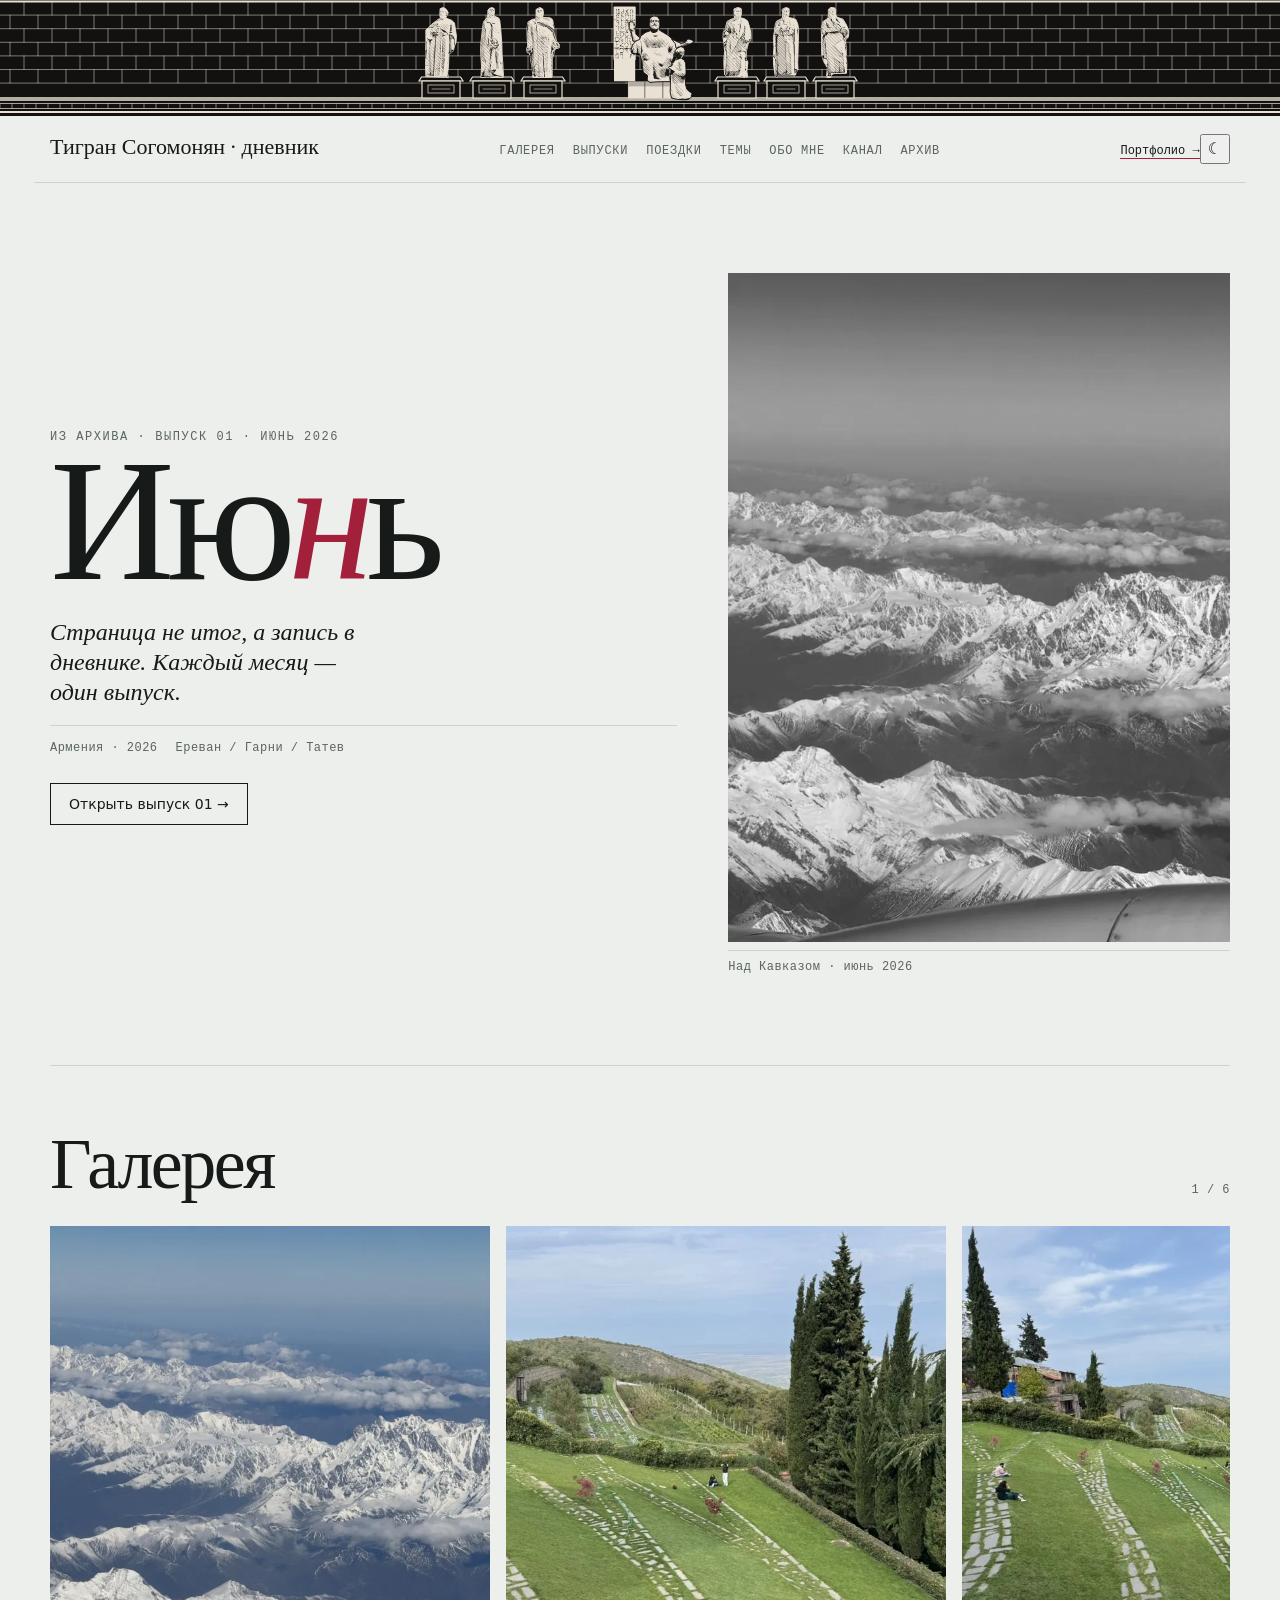
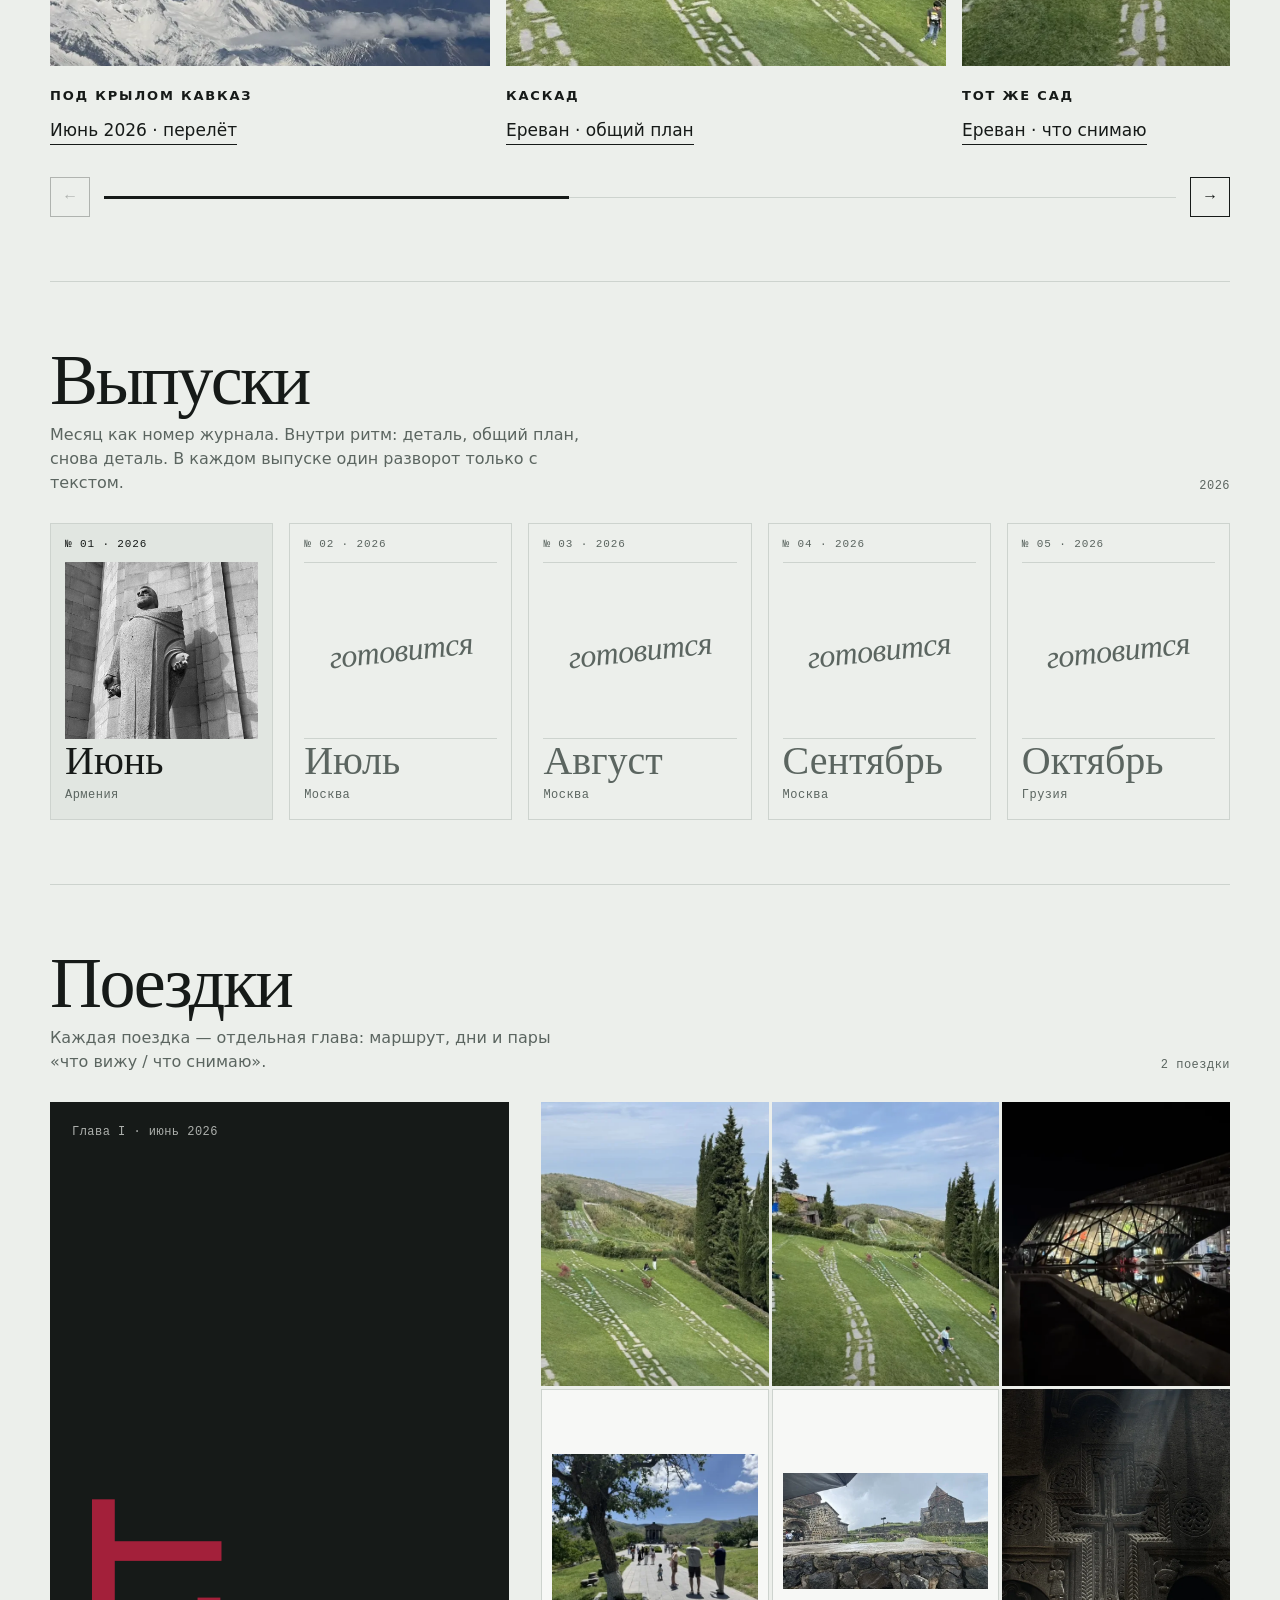
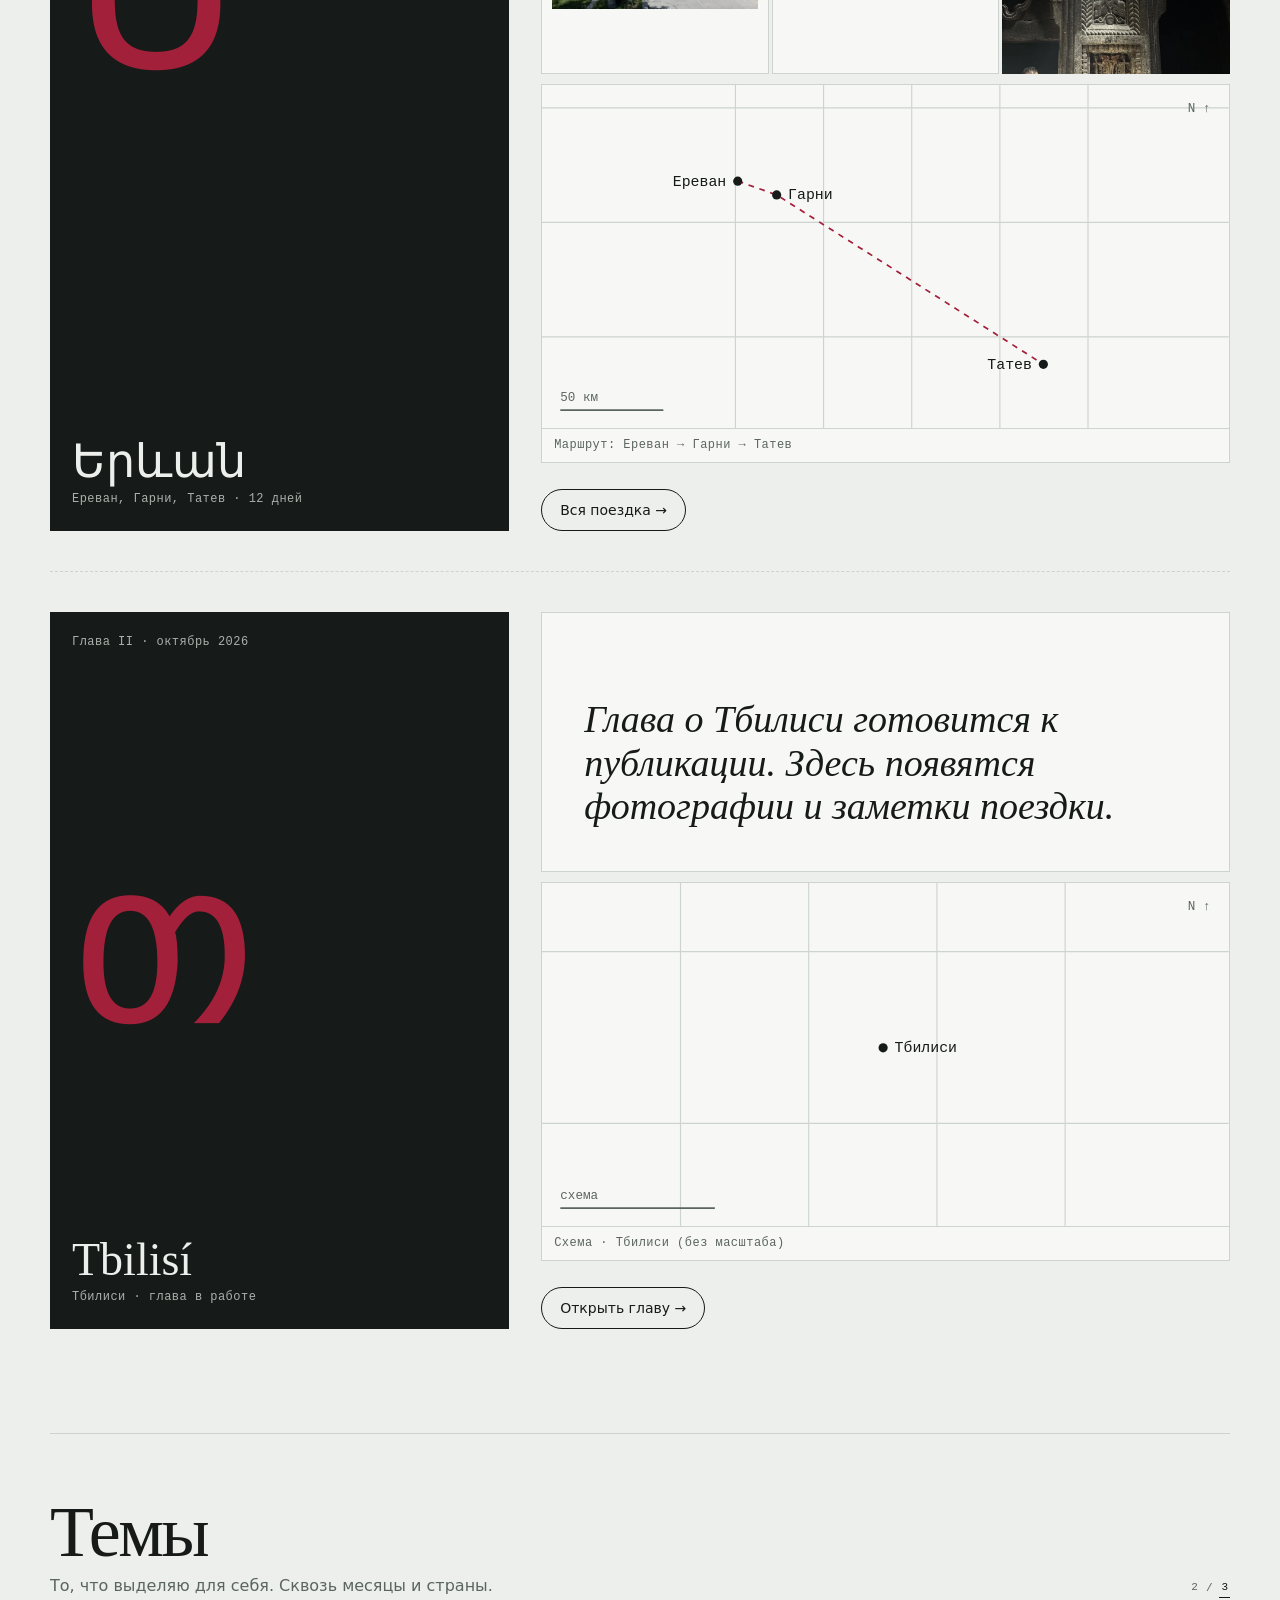
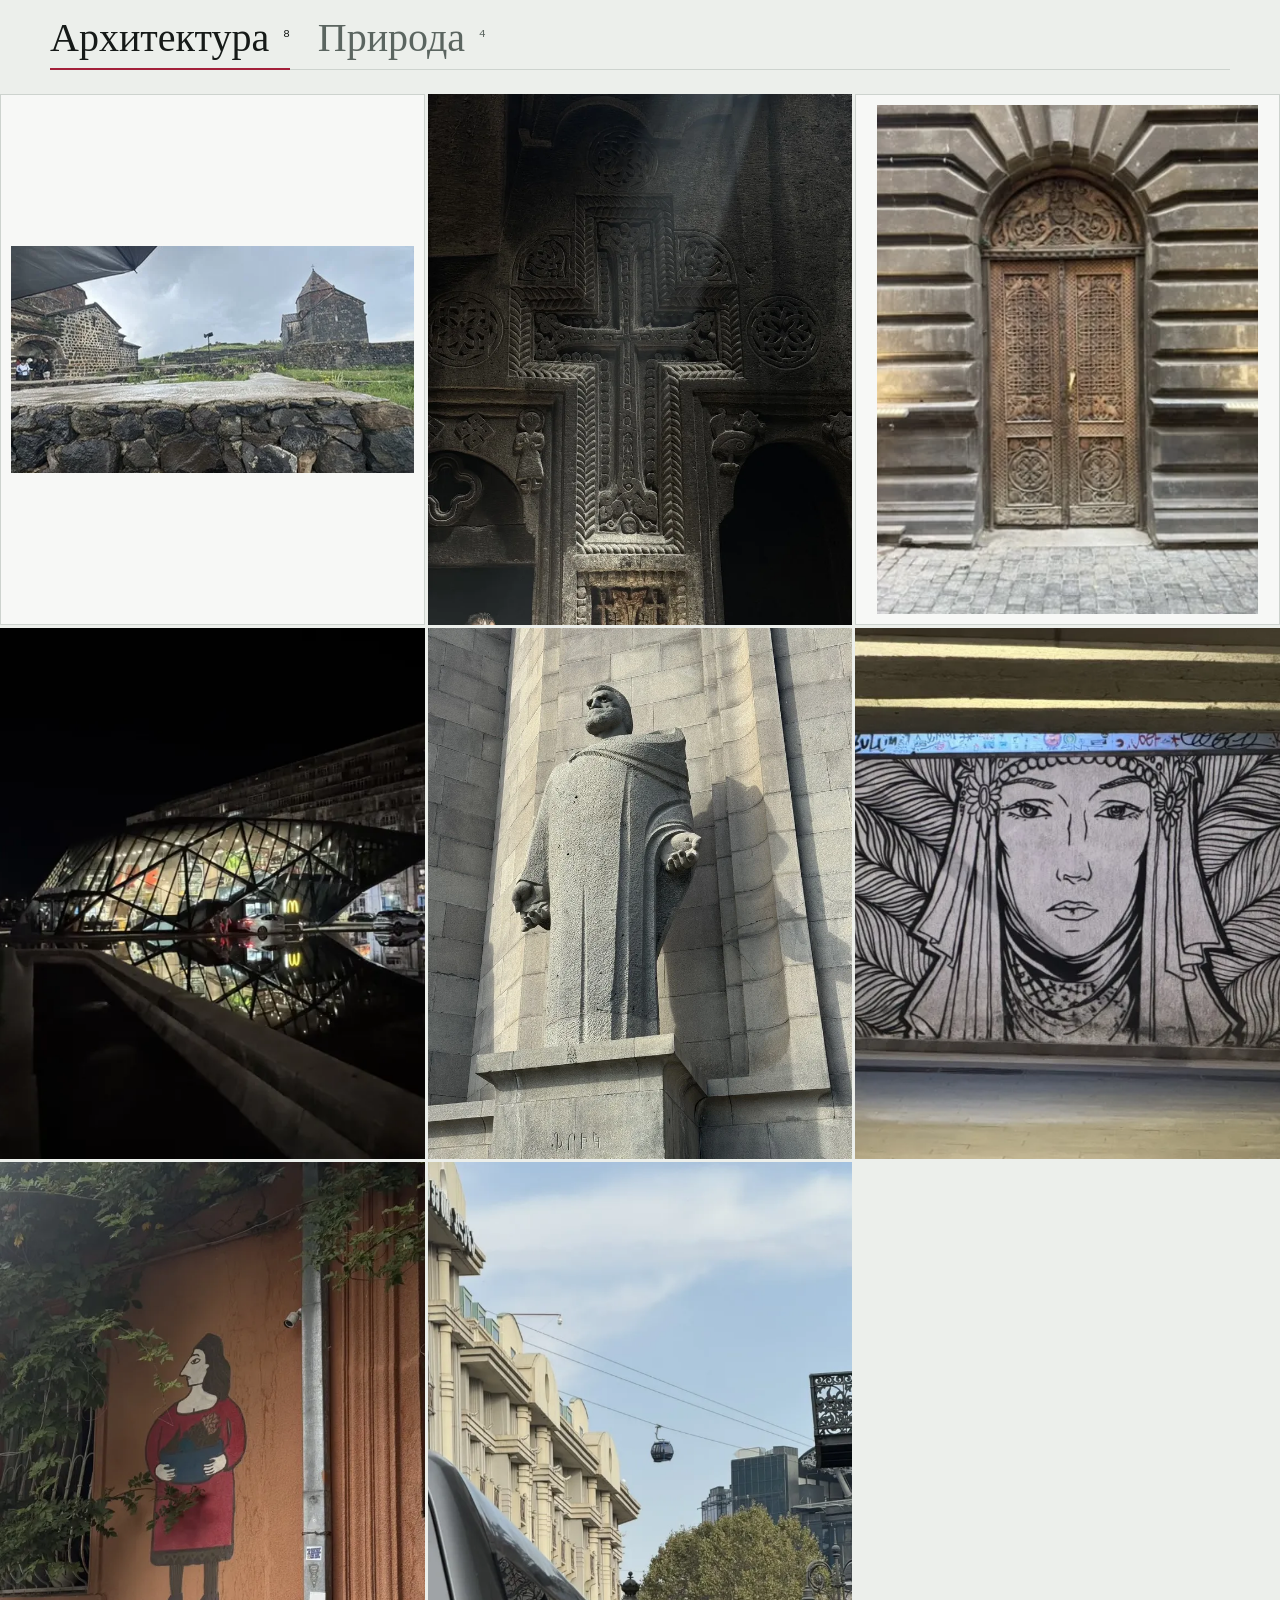
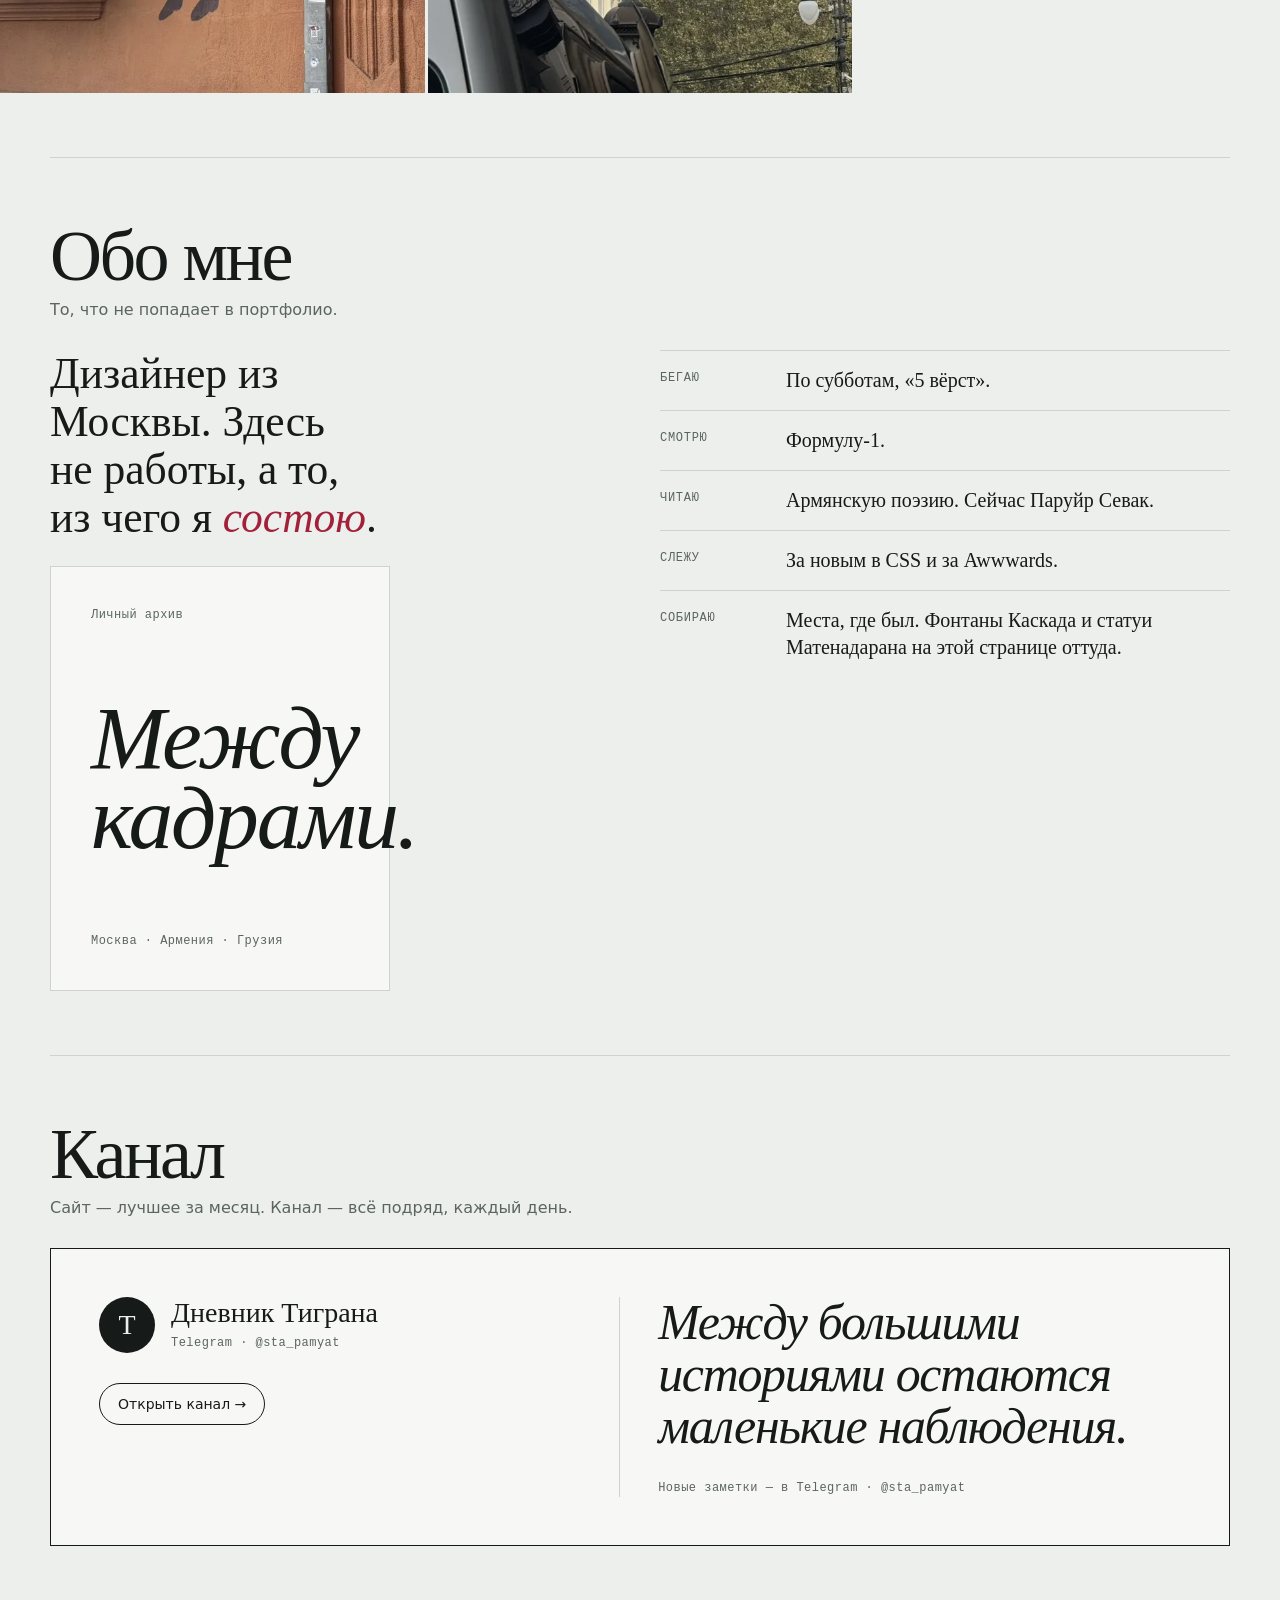
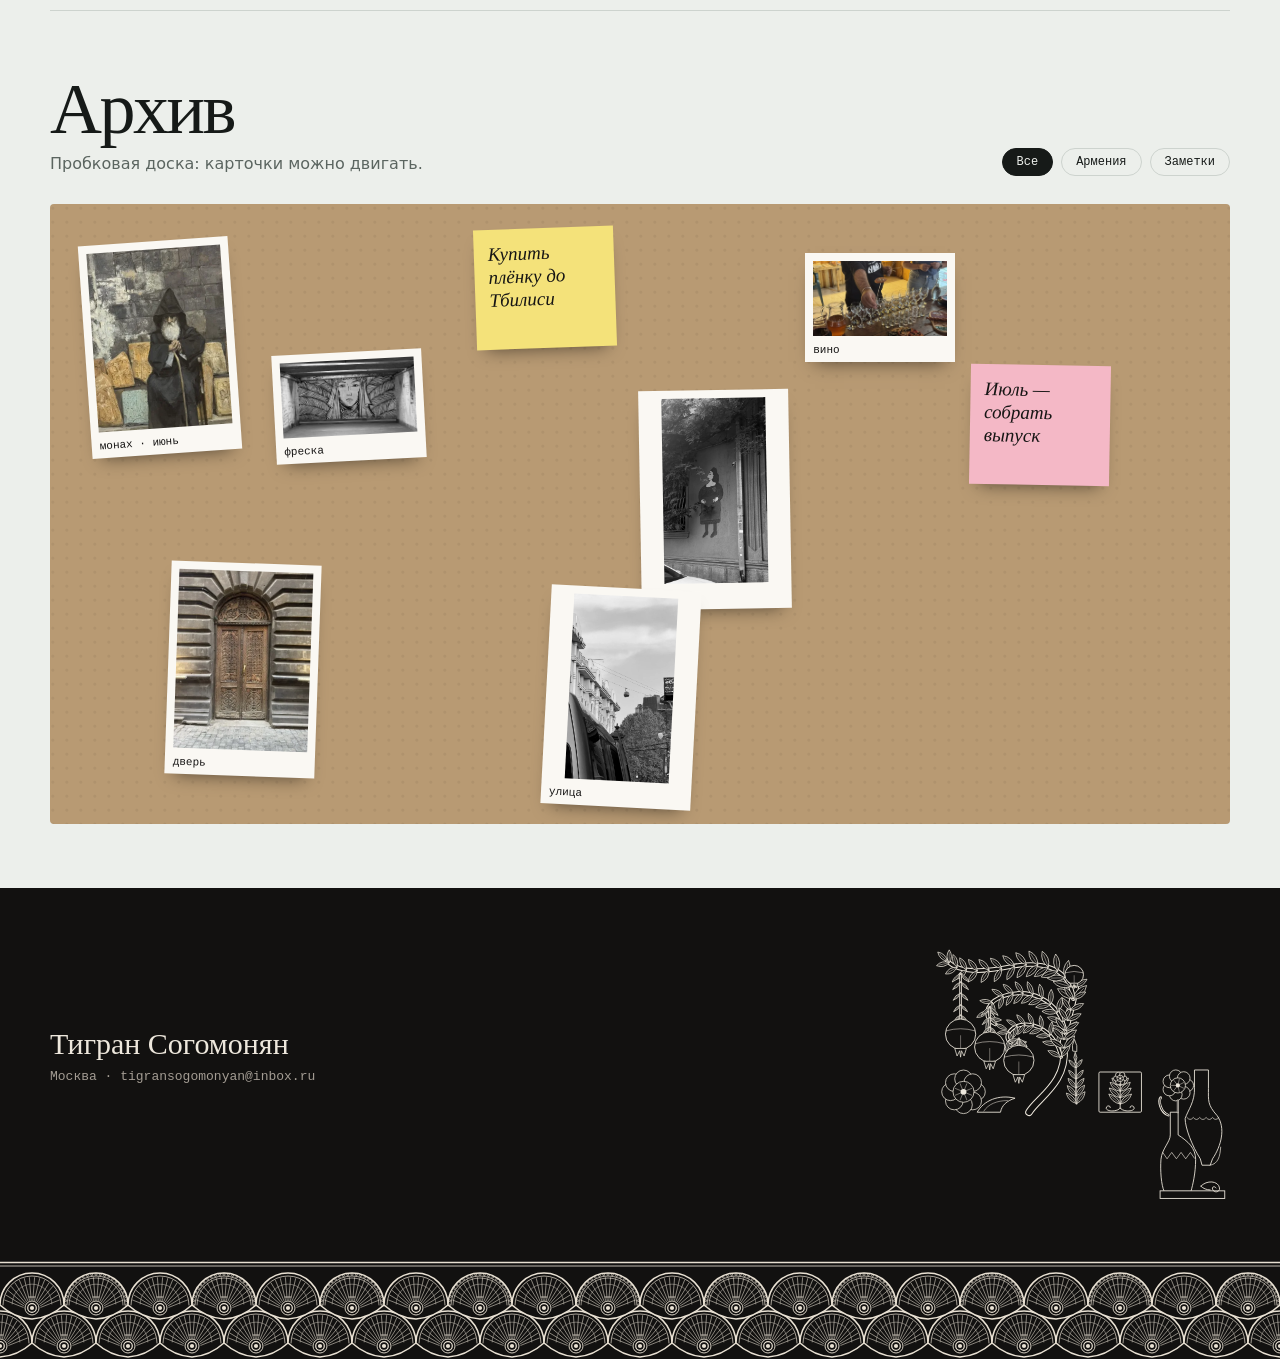
==== commit 922a56cc: "Дневник: системная тема и общие элементы чтения" ====
--- a/index.html
+++ b/index.html
@@ -8,9 +8,22 @@
 <meta name="twitter:card" content="summary_large_image"><meta name="twitter:image" content="https://tigransogomonyan.github.io/diary/f/10.webp">
 <link rel="icon" href="data:image/svg+xml,%3Csvg%20xmlns%3D%22http%3A%2F%2Fwww.w3.org%2F2000%2Fsvg%22%20viewBox%3D%220%200%2032%2032%22%3E%3Ccircle%20cx%3D%2216%22%20cy%3D%2216%22%20r%3D%2212%22%20fill%3D%22%23A3203A%22%2F%3E%3C%2Fsvg%3E"><meta name="viewport" content="width=device-width,initial-scale=1"><title>Тигран · Дневник</title>
 <script>
-(function(){var M='auto';try{M=localStorage.getItem('site-theme')||'auto'}catch(e){}
-window.__theme={mode:M,apply:function(){var h=new Date().getHours(),t=this.mode==='auto'?((h>=5&&h<18)?'light':'dark'):this.mode;document.documentElement.setAttribute('data-theme',t)}};
-__theme.apply();setInterval(function(){__theme.apply()},60000)})();
+(function(){
+  var mode='auto';
+  try{mode=localStorage.getItem('site-theme')||'auto'}catch(e){}
+  if(mode!=='light'&&mode!=='dark')mode='auto';
+  var prefersDark=window.matchMedia?window.matchMedia('(prefers-color-scheme: dark)'):null;
+  window.__theme={mode:mode,apply:function(){
+    var dark=this.mode==='dark'||(this.mode==='auto'&&prefersDark&&prefersDark.matches);
+    document.documentElement.setAttribute('data-theme',dark?'dark':'light');
+  }};
+  window.__theme.apply();
+  if(prefersDark){
+    var onChange=function(){if(window.__theme.mode==='auto')window.__theme.apply()};
+    if(prefersDark.addEventListener)prefersDark.addEventListener('change',onChange);
+    else if(prefersDark.addListener)prefersDark.addListener(onChange);
+  }
+})();
 </script>
 <link rel="preconnect" href="https://fonts.googleapis.com"><link rel="preconnect" href="https://fonts.gstatic.com" crossorigin>
 <link rel="stylesheet" href="https://fonts.googleapis.com/css2?family=IBM+Plex+Mono:wght@400;500&family=Instrument+Serif:ital@0;1&family=Onest:wght@400;500;600&family=Noto+Serif+Georgian:wght@400;600&family=Noto+Serif+Armenian:wght@400;600&display=swap">
@@ -608,4 +621,5 @@
 </script>
 <script src="frames.js"></script>
 <script src="improvements.js"></script>
+<script src="site-controls.js"></script>
 </body></html>
--- a/improvements.css
+++ b/improvements.css
@@ -30,3 +30,61 @@
 
 /* Incomplete chapters remain public without internal production notes. */
 .slot.upcoming{display:grid;place-items:end start;min-height:260px;padding:clamp(24px,4vw,42px);border:1px solid var(--line);background:var(--card);color:var(--ink);font:italic 400 clamp(24px,3vw,38px)/1.15 var(--f-display);text-align:left}
+
+/* Volume II — quieter editorial hierarchy and intentional empty states. */
+.diary-home .top{
+  position:sticky;top:0;z-index:60;background:var(--paper);
+  margin-inline:-16px;padding-inline:16px;border-bottom:1px solid var(--line)
+}
+.diary-home section[id]{scroll-margin-top:100px}
+.diary-home .top nav a[aria-current="location"]{
+  color:var(--ink);text-decoration:underline;text-decoration-color:var(--accent);
+  text-underline-offset:8px;text-decoration-thickness:1px
+}
+.diary-home .hero{padding-block:clamp(48px,7vw,96px);gap:clamp(24px,4vw,56px)}
+.diary-home .hero>div{align-self:center}
+.diary-home .hero>div>.mono:first-child{letter-spacing:.13em;text-transform:uppercase}
+.diary-home .hero h1{font-size:clamp(78px,13.5vw,176px);letter-spacing:-.045em}
+.diary-home .hero .lead{max-width:28ch}
+.diary-home .hero .meta{border-top:1px solid var(--line);padding-top:14px}
+.diary-home .hero figure img{aspect-ratio:3/4;object-position:center}
+.diary-home .hero figcaption{border-top:1px solid var(--line);padding-top:8px}
+.diary-home .hero .btn{border-radius:0}
+.diary-home .sec-h h2{letter-spacing:-.035em}
+.diary-home .car-card .ph{background:var(--cover)}
+.diary-home .car-card:focus-visible .ph{outline:2px solid var(--accent);outline-offset:-3px}
+.diary-home .car-ctl button:disabled{opacity:.28;cursor:not-allowed}
+.diary-home .car-ctl button:disabled:hover{background:none;color:inherit}
+.diary-home .zine.empty{cursor:default;background:transparent;color:var(--muted)}
+.diary-home .zine.empty:hover{transform:none;box-shadow:none}
+.diary-home .zine.empty .ph{background:transparent;border-top:1px solid var(--line);border-bottom:1px solid var(--line)}
+.diary-home .zine.empty .ph span{
+  background:none;color:var(--muted);font:italic 400 clamp(20px,2.5vw,32px)/1 var(--f-display);
+  letter-spacing:-.02em;transform:rotate(-6deg)
+}
+.diary-home .tg{
+  grid-template-columns:minmax(0,1fr) minmax(0,1.2fr);
+  align-items:stretch;gap:clamp(28px,4vw,56px);padding:clamp(24px,4vw,48px)
+}
+.diary-home .tg-head{grid-template-columns:auto minmax(0,1fr);align-content:start}
+.diary-home .tg-head .tg-go{grid-column:1/-1;justify-self:start;margin-top:14px}
+.diary-home .tg-editorial{
+  min-height:200px;border-left:1px solid var(--line);
+  padding-left:clamp(22px,3vw,48px);display:flex;flex-direction:column;
+  justify-content:space-between;gap:24px
+}
+.diary-home .tg-quote{
+  margin:0;max-width:19ch;font:italic 400 clamp(30px,3.9vw,52px)/1.04 var(--f-display);
+  letter-spacing:-.026em;color:var(--ink)
+}
+@media(max-width:760px){
+  .diary-home section[id]{scroll-margin-top:145px}
+  .diary-home .top .name{line-height:1.1}
+  .diary-home .hero{padding-top:40px;padding-bottom:52px}
+  .diary-home .hero h1{font-size:clamp(82px,20vw,122px)}
+  .diary-home .hero .lead{font-size:clamp(21px,5.4vw,28px)}
+  .diary-home .hero figure img{aspect-ratio:4/5}
+  .diary-home .tg{grid-template-columns:1fr}
+  .diary-home .tg-editorial{min-height:0;border-left:0;border-top:1px solid var(--line);padding:24px 0 0}
+  .diary-home .tg-quote{font-size:clamp(30px,9vw,46px)}
+}
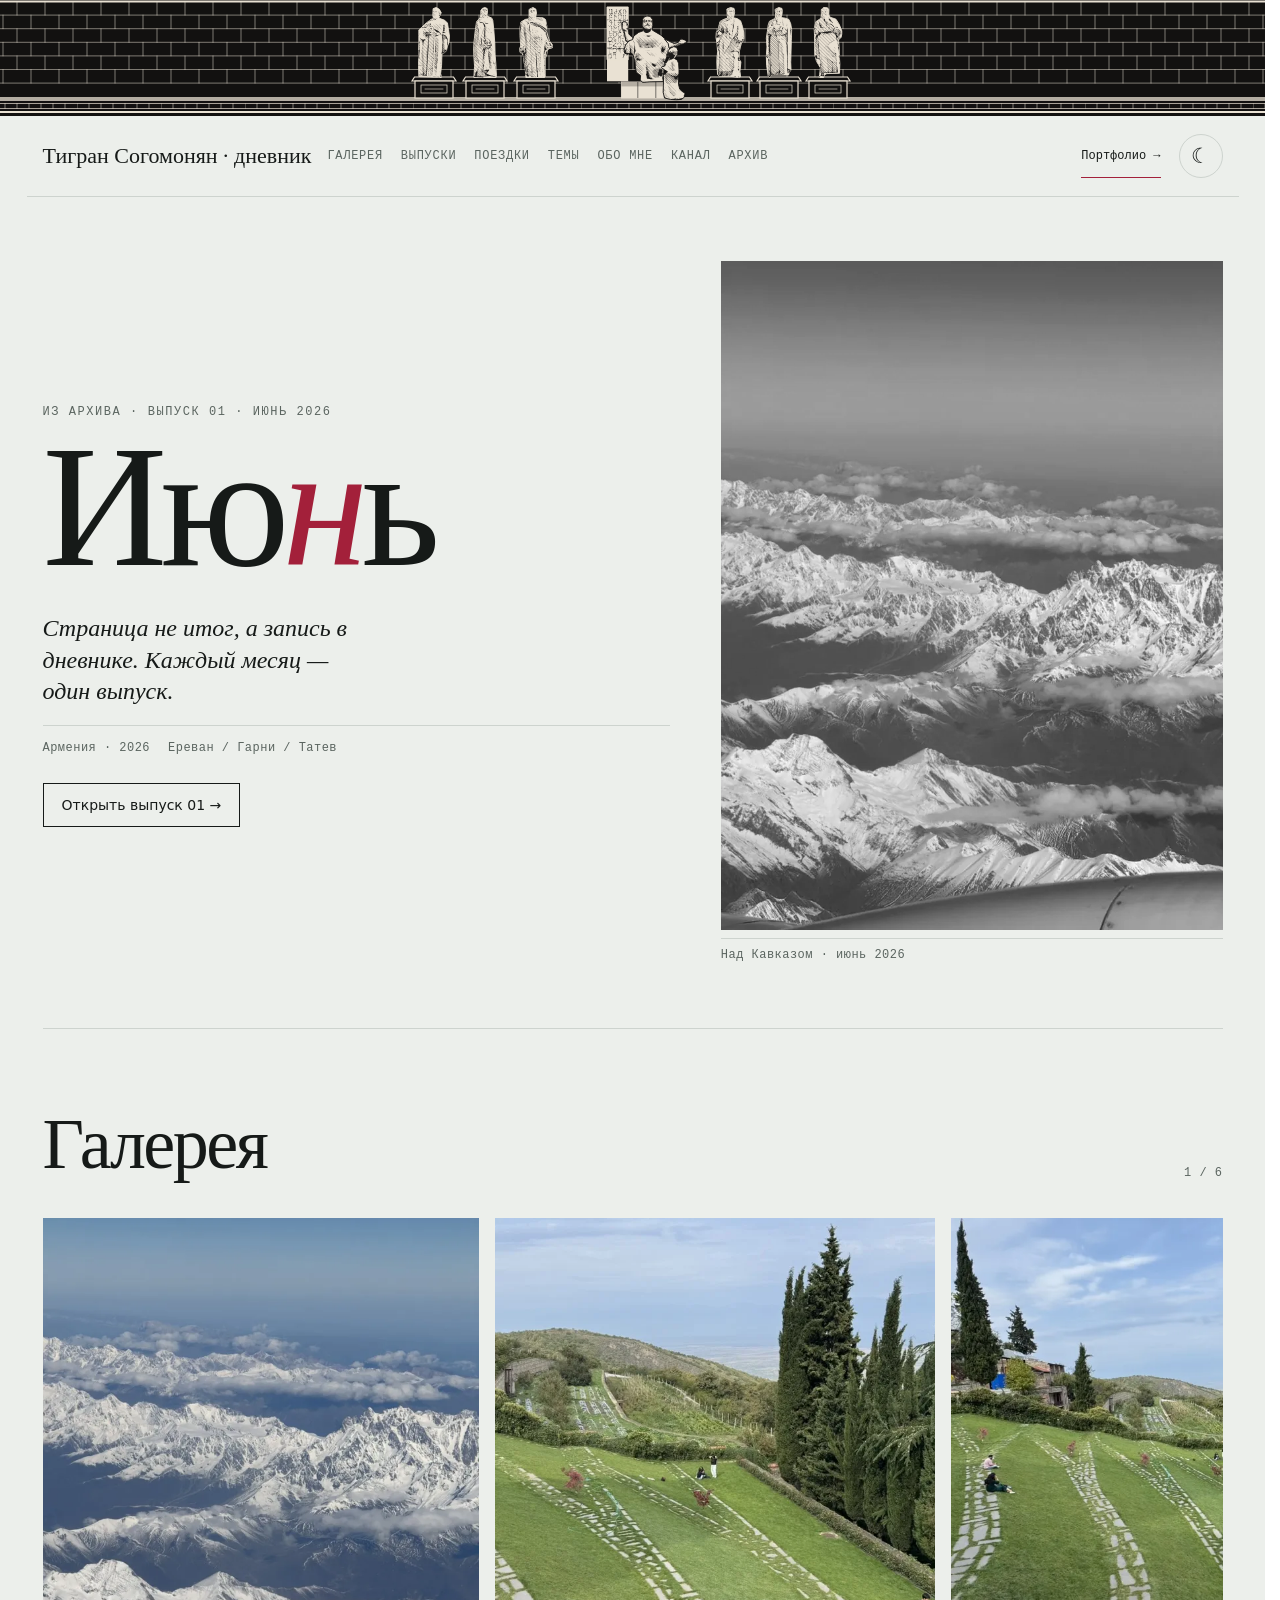
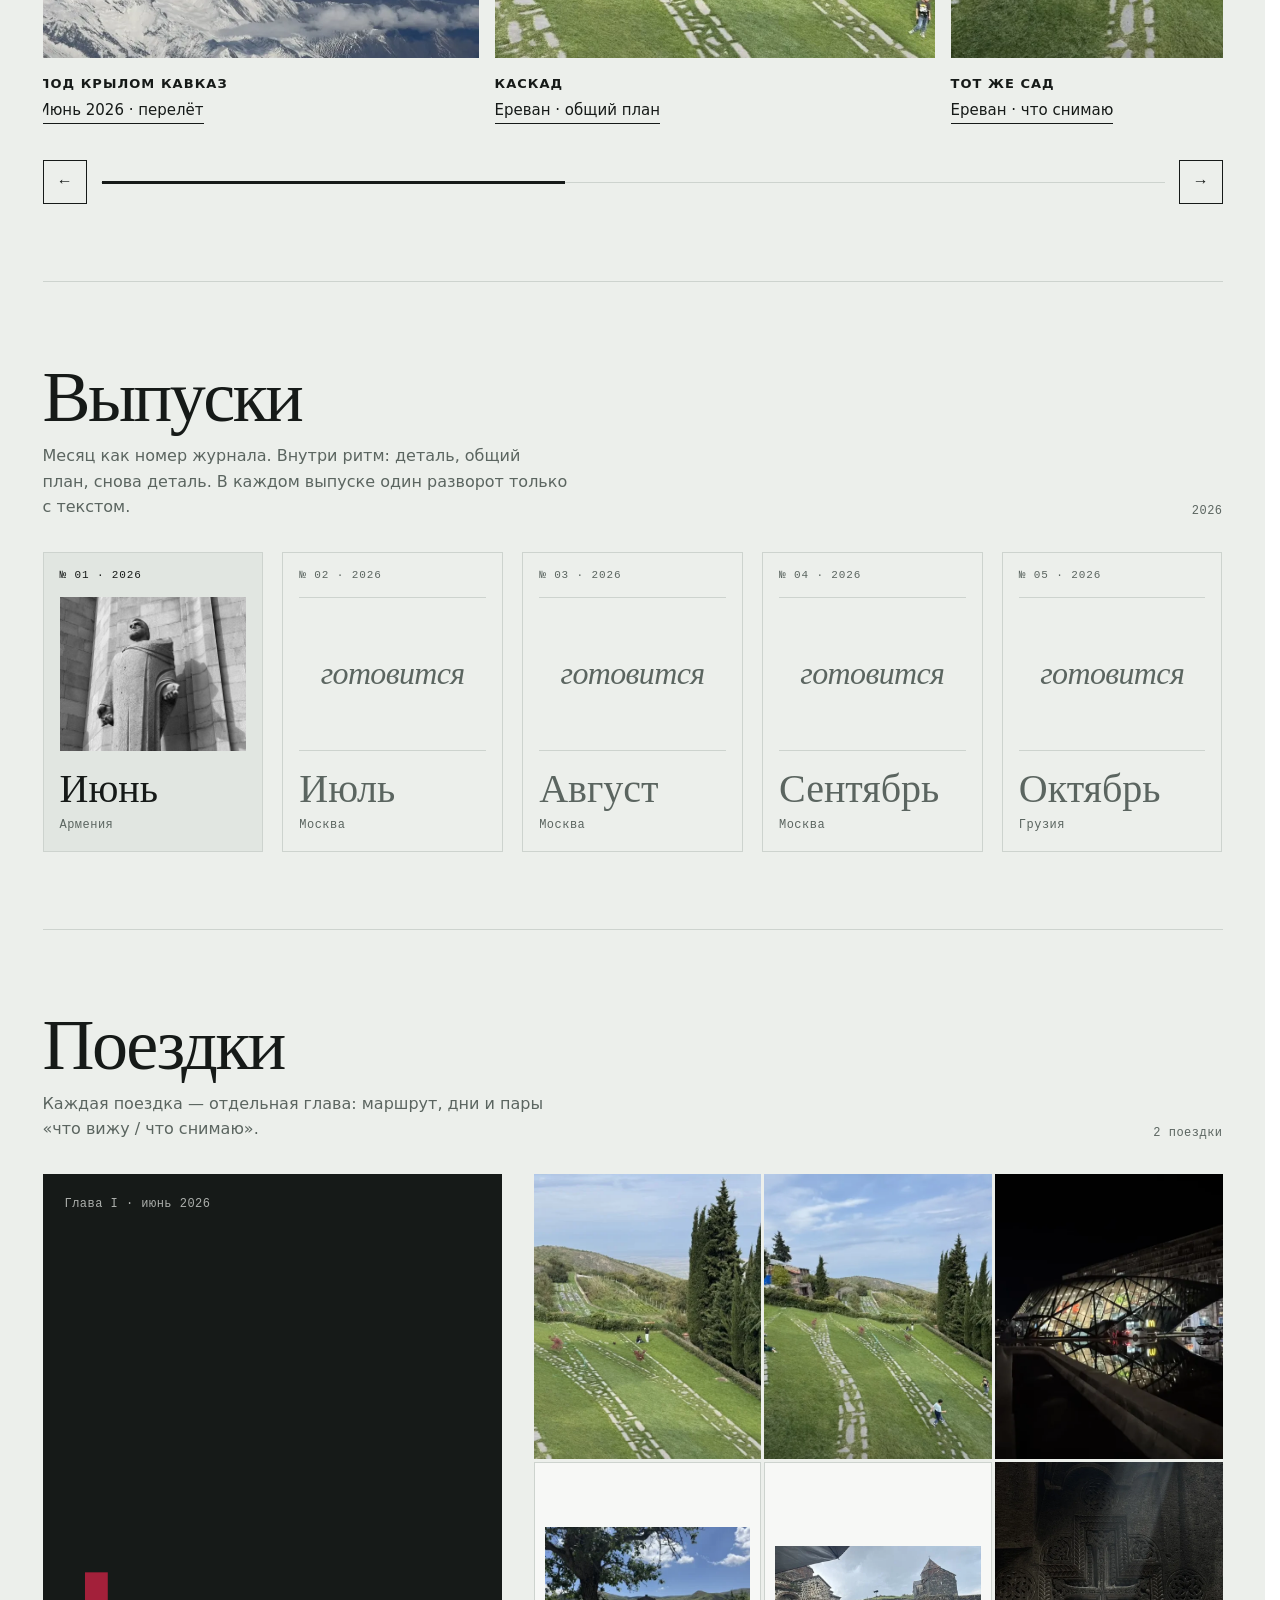
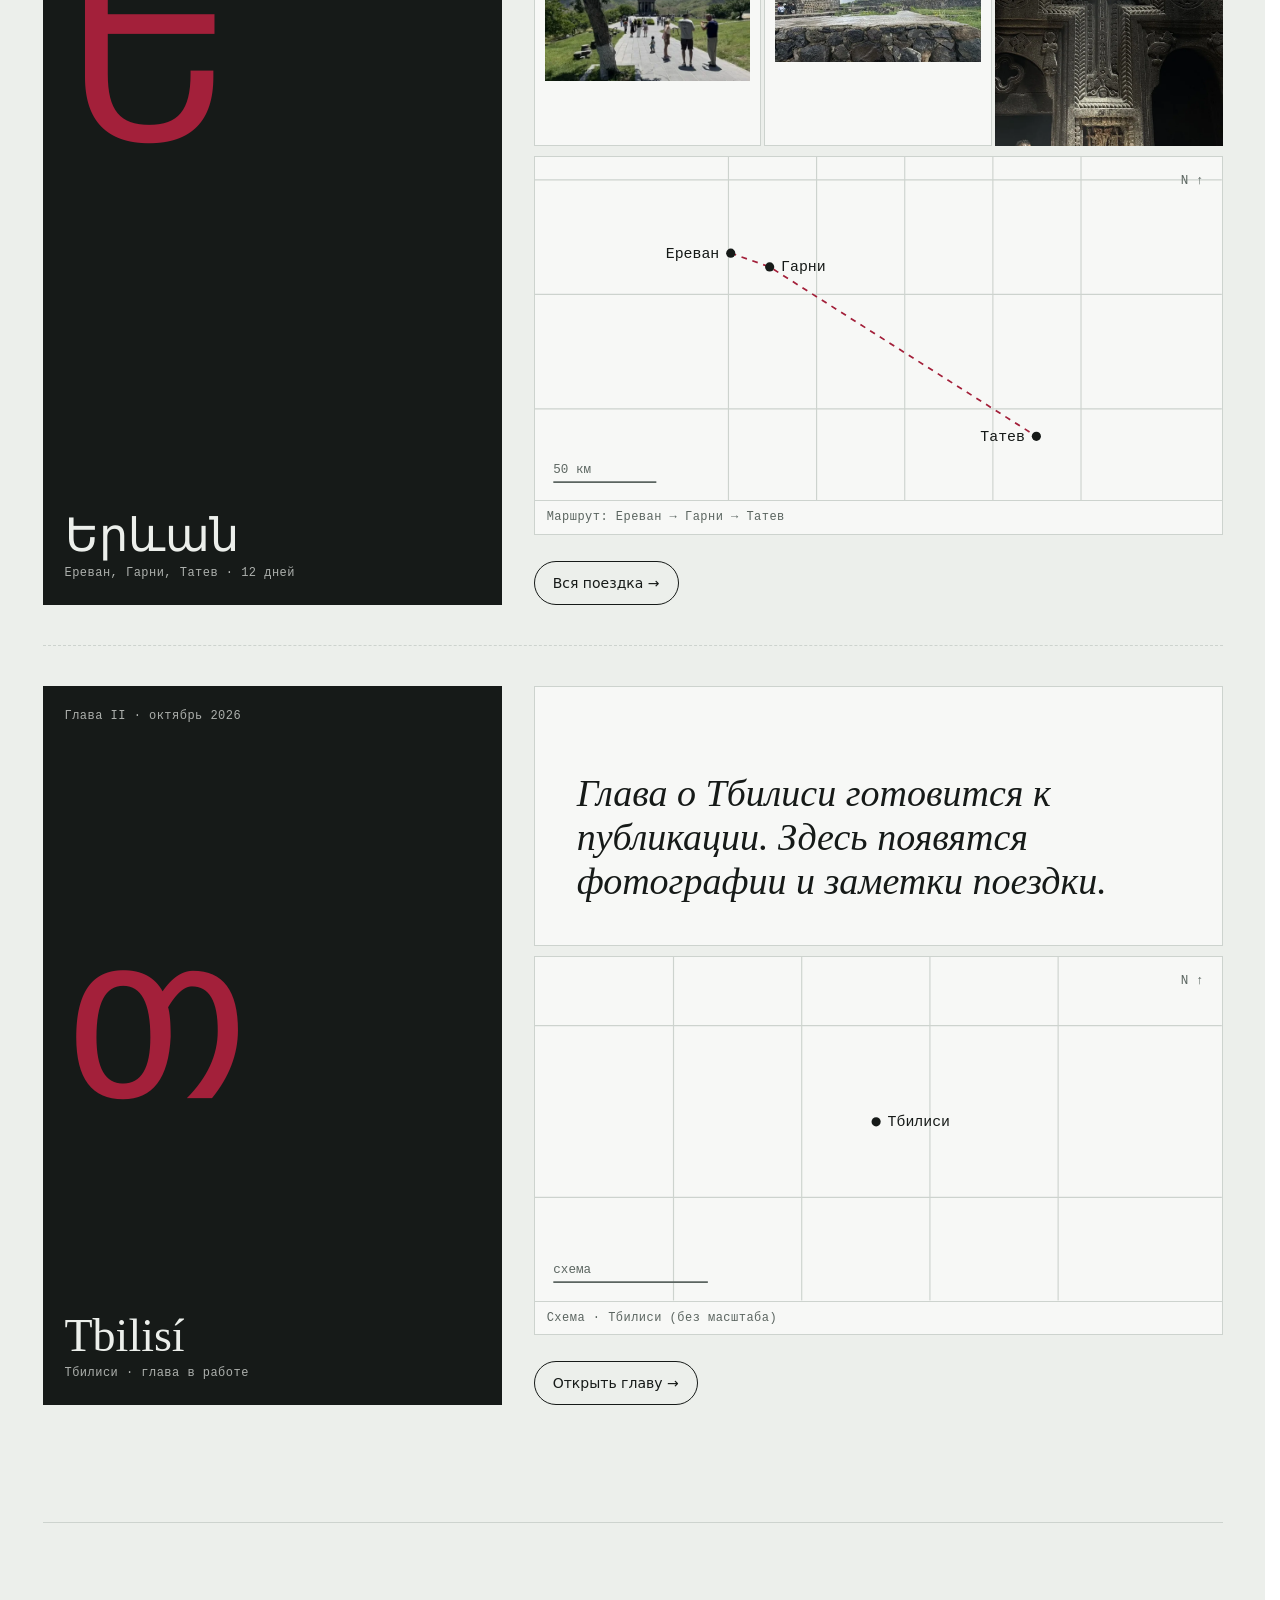
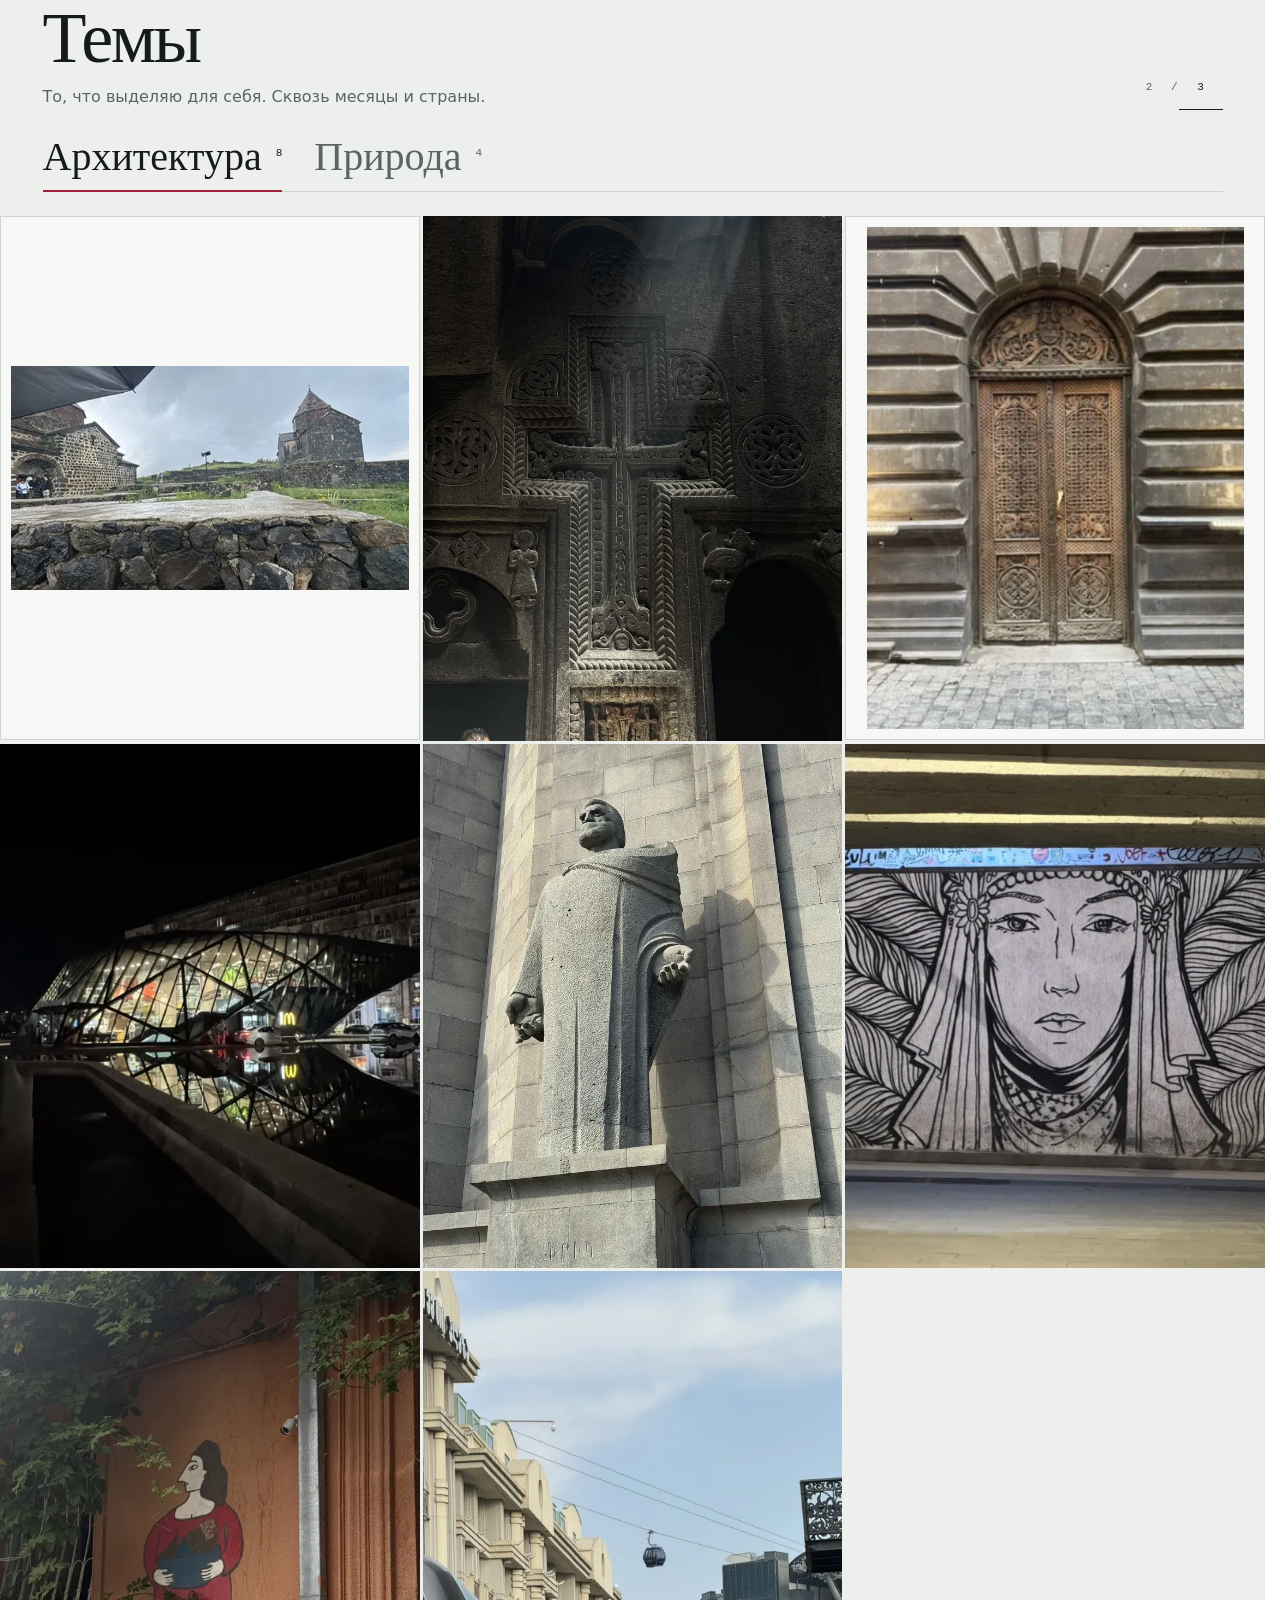
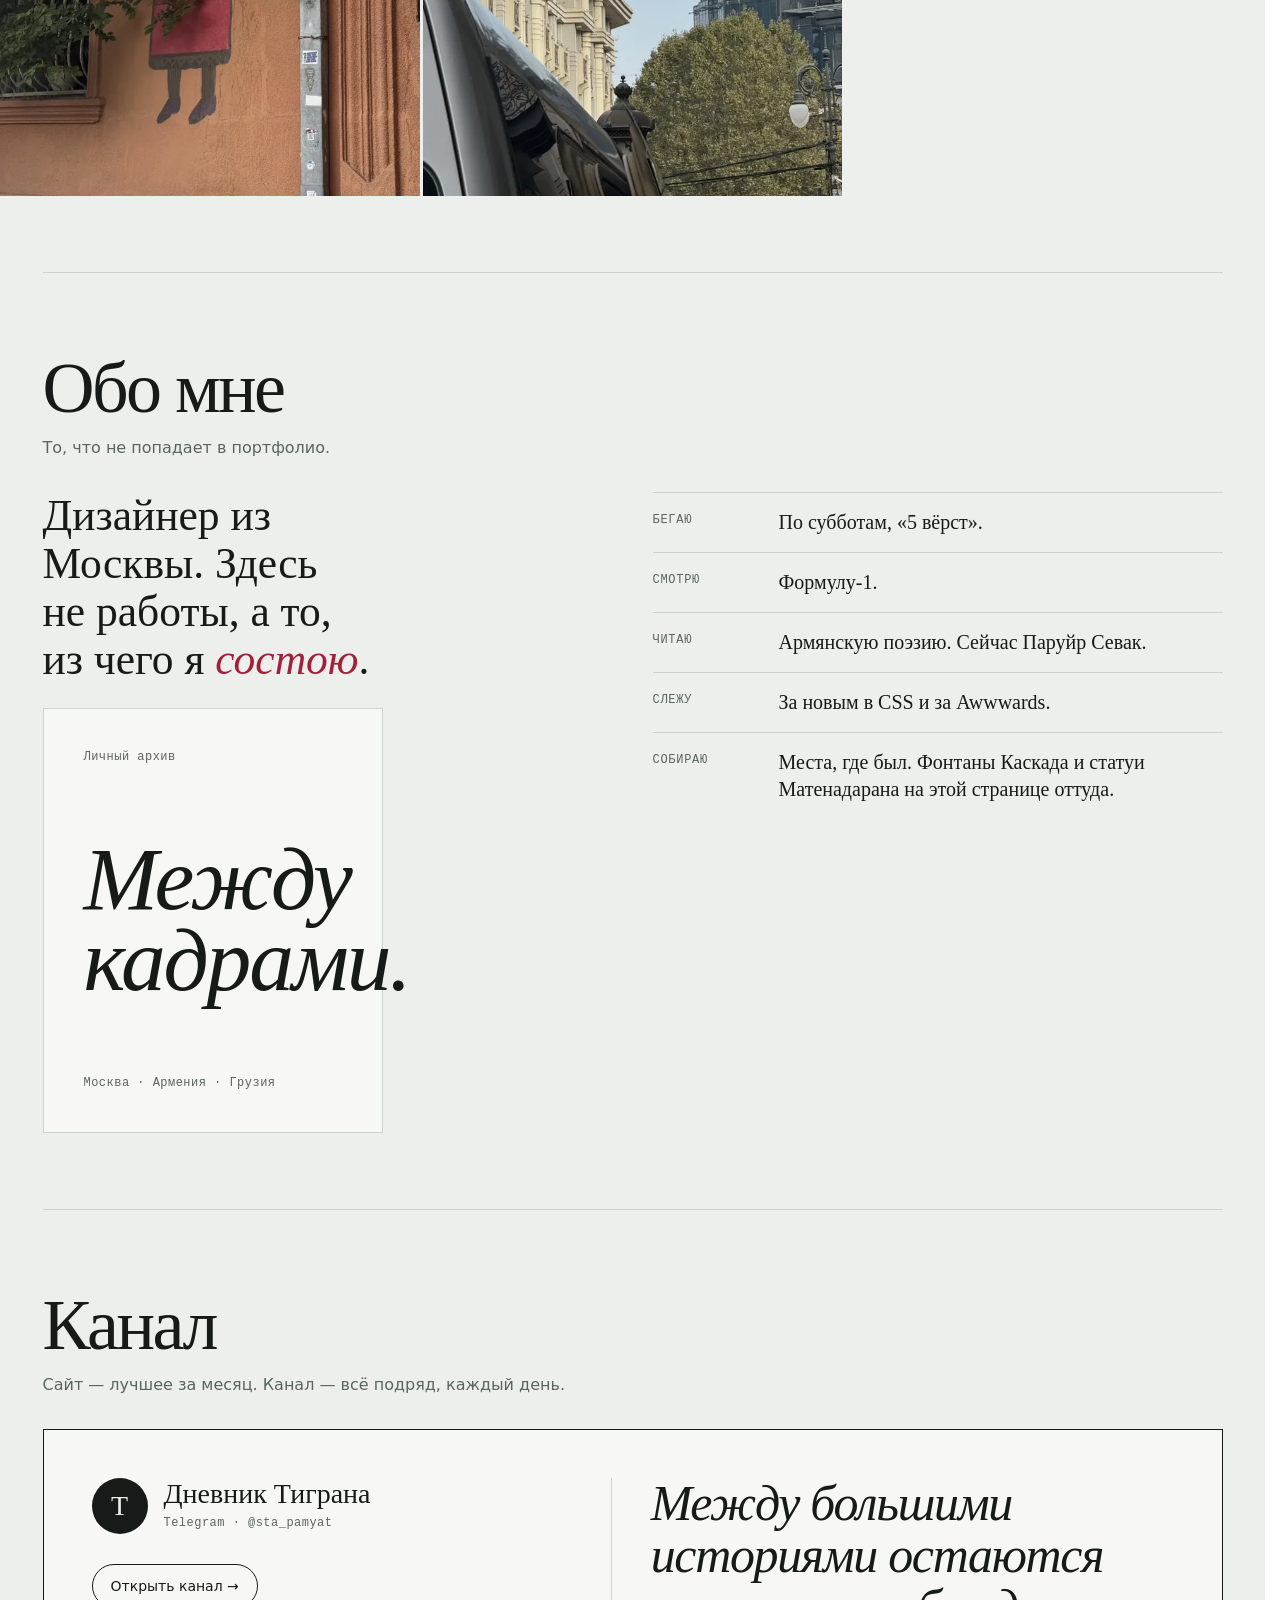
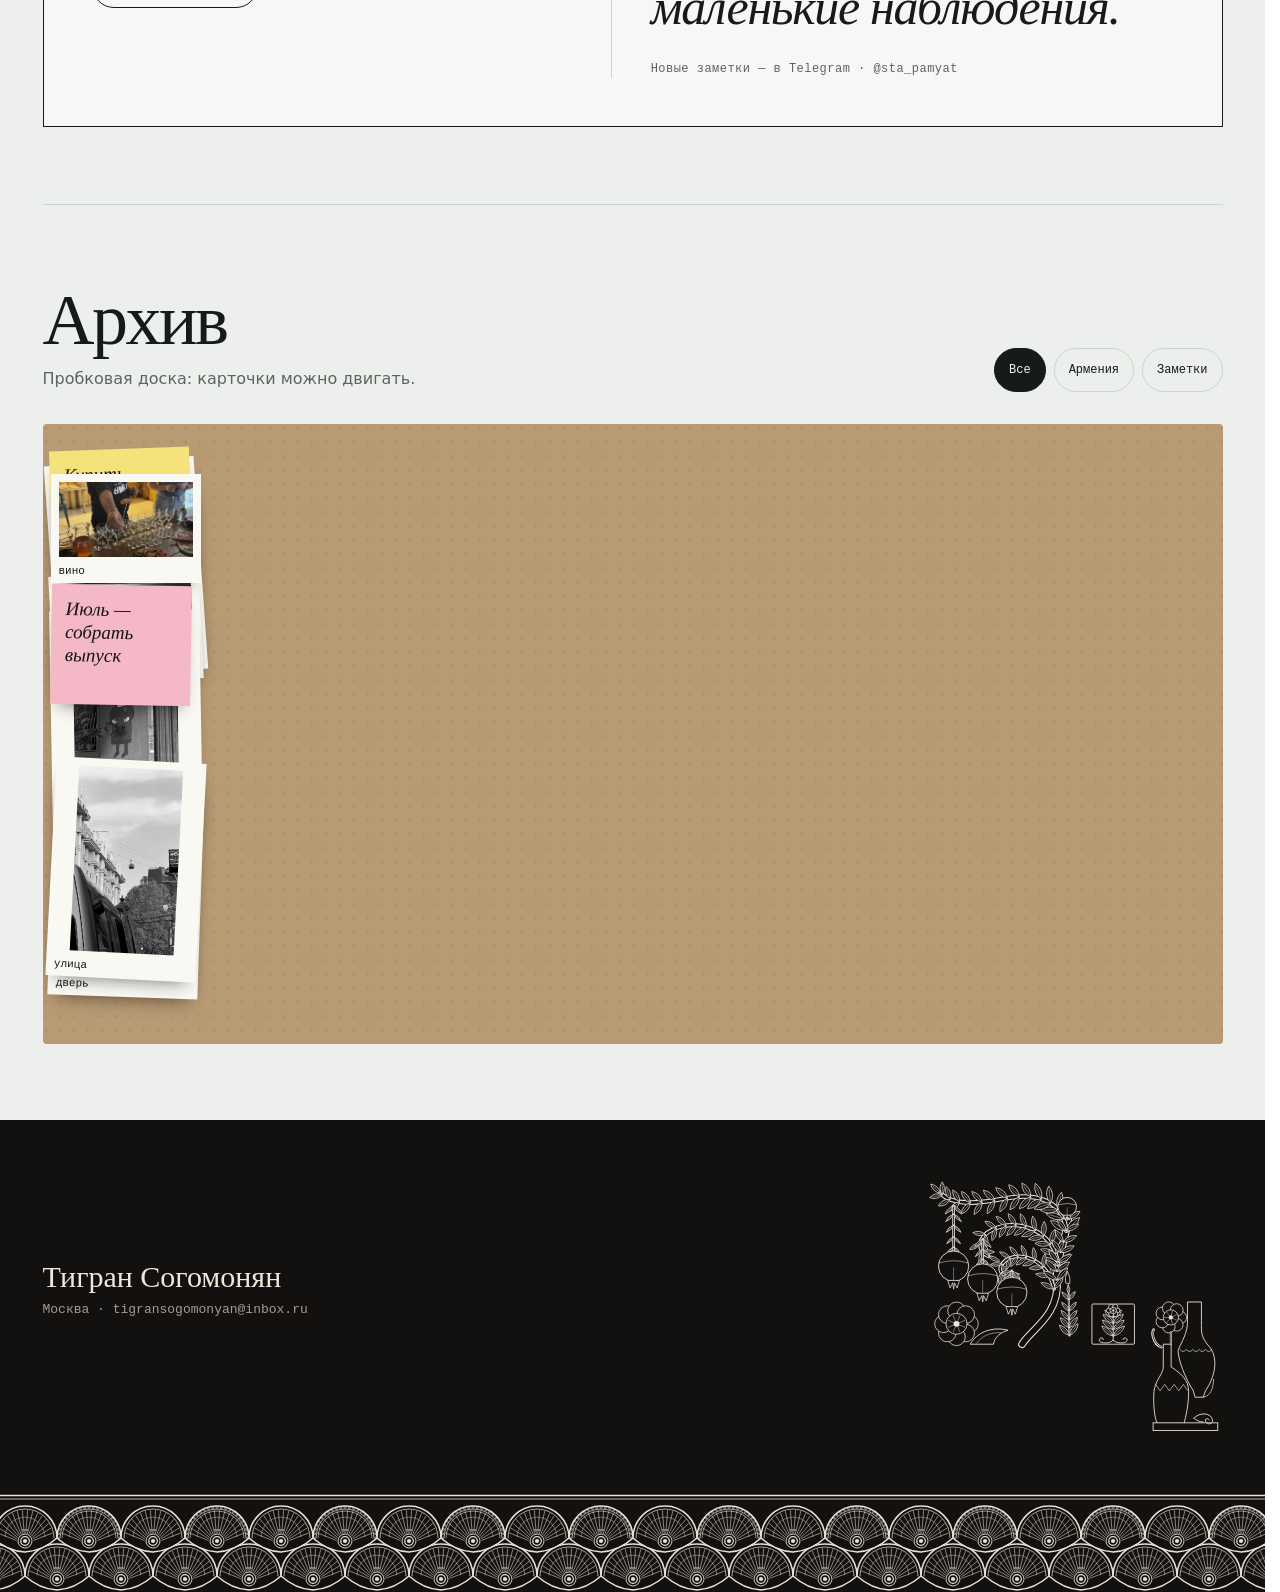
==== commit 7388b877: "Дневник: редакционная полировка, адаптивная читалка и быстрая загрузка" ====
--- a/index.html
+++ b/index.html
@@ -26,7 +26,10 @@
 })();
 </script>
 <link rel="preconnect" href="https://fonts.googleapis.com"><link rel="preconnect" href="https://fonts.gstatic.com" crossorigin>
-<link rel="stylesheet" href="https://fonts.googleapis.com/css2?family=IBM+Plex+Mono:wght@400;500&family=Instrument+Serif:ital@0;1&family=Onest:wght@400;500;600&family=Noto+Serif+Georgian:wght@400;600&family=Noto+Serif+Armenian:wght@400;600&display=swap">
+<link rel="stylesheet" href="https://fonts.googleapis.com/css2?family=IBM+Plex+Mono:wght@400;500&family=Instrument+Serif:ital@0;1&family=Onest:wght@400;500;600&display=swap">
+<!-- shortcut: Noto subsets contain chapter initials only; expand text= when adding glyphs. -->
+<link rel="stylesheet" href="https://fonts.googleapis.com/css2?family=Noto+Serif+Armenian:wght@400&text=%D4%B5&display=swap">
+<link rel="stylesheet" href="https://fonts.googleapis.com/css2?family=Noto+Serif+Georgian:wght@400&text=%E1%83%97&display=swap">
 <style>
 :root{--paper:#ECEFEB;--ink:#161A18;--muted:#5B6560;--line:#CDD3CE;--card:#F7F8F6;--accent:#A3203A;--cover:#E1E6E1;
 --f-display:'Instrument Serif',Georgia,serif;--f-body:'Onest',system-ui,sans-serif;--f-mono:'IBM Plex Mono',ui-monospace,monospace;--f-arm:'Noto Serif Armenian',serif;--f-geo:'Noto Serif Georgian',serif}
@@ -277,10 +280,11 @@
 </style><link rel="stylesheet" href="frames.css"><link rel="stylesheet" href="improvements.css"></head><body class="diary-home">
 <a class="skip-link" href="#main-content">Перейти к содержанию</a>
 <div class="fw">
-<div class="seam2 seam4 seamTop" aria-hidden="true" style="margin-top:0;height:116px;margin-bottom:0"><div class="s2in"><svg width="100%" height="116" style="display:block"><g transform="translate(0 -36)"><rect y="36" width="100%" height="116" fill="#121110"/><rect y="36" width="100%" height="116" fill="url(#seamPt)"/><svg x="50%" y="0" width="1" height="152" overflow="visible"><g transform="translate(-226 0)"><path d="M5 117L7.5 113H46.5L49 117Z" fill="#121110" stroke="#E9E1D3" stroke-width="1.2"></path><rect x="8" y="117" width="38" height="17" fill="#121110" stroke="#E9E1D3" stroke-width="1.2"></rect><rect x="14" y="121" width="26" height="8" fill="none" stroke="#E9E1D3" stroke-width=".7"></rect><path d="M18 125H36" fill="none" stroke="#E9E1D3" stroke-width="0.6" stroke-linecap="round" stroke-linejoin="round"></path><pattern id="hp1_0" patternUnits="userSpaceOnUse" width="12.86" height="12.86" patternTransform="rotate(45)"><path d="M0 0H12.86" stroke="#121110" stroke-width="6.43"></path></pattern><pattern id="hp1_1" patternUnits="userSpaceOnUse" width="23.3" height="23.3" patternTransform="rotate(-45)"><path d="M0 0H23.3" stroke="#121110" stroke-width="5.46"></path></pattern><pattern id="hp1_2" patternUnits="userSpaceOnUse" width="38.57" height="38.57" patternTransform="rotate(45)"><path d="M0 0H38.57" stroke="#121110" stroke-width="4.82"></path></pattern><g transform="translate(5.32 39.14) scale(0.06222222222222222)"><path d="M335 88L385 70L435 100L465 155L440 205L425 240L520 275L565 320L580 420L597 530L590 625L562 700L548 765L520 795L490 805L475 830L470 1000L455 1130L470 1195L105 1180L100 1000L100 800L105 650L105 520L105 430L150 390L200 340L250 300L300 262L340 245L330 200L332 130Z" fill="#E9E1D3" stroke="#E9E1D3" stroke-width="14.46" stroke-linejoin="round"></path><path d="M200 1181L202 1184L220 1184L219 1181L213 1179Z" fill="url(#hp1_2)"></path><path d="M294 1181L290 1178L272 1176L265 1180L257 1178L247 1181L234 1179L231 1184L261 1186L267 1183L273 1186L290 1188Z" fill="url(#hp1_2)"></path><path d="M321 1185L324 1189L440 1194L443 1190L441 1183L432 1183L422 1177L417 1177L409 1182L398 1182L390 1176L382 1180L369 1175L362 1179L355 1176L346 1178L330 1176Z" fill="url(#hp1_2)"></path><path d="M428 1150L434 1162L438 1164L442 1161L442 1155L438 1151Z" fill="url(#hp1_2)"></path><path d="M455 1140L452 1146L450 1177L459 1191L467 1195L469 1189L458 1141Z" fill="url(#hp1_2)"></path><path d="M281 1091L278 1093L278 1099L282 1105L283 1116L282 1129L279 1135L280 1146L277 1165L281 1169L286 1169L293 1166L295 1162L292 1152L295 1101L290 1092Z" fill="url(#hp1_2)"></path><path d="M254 1090L251 1092L256 1105L253 1165L262 1168L266 1165L267 1160L265 1141L269 1135L269 1128L266 1123L269 1093L266 1090Z" fill="url(#hp1_2)"></path><path d="M445 1063L439 1077L439 1081L443 1086L442 1095L435 1103L435 1115L431 1120L433 1130L426 1135L428 1139L436 1138L435 1130L444 1126L440 1106L448 1093L447 1064Z" fill="url(#hp1_2)"></path><path d="M472 860L465 868L466 885L460 897L462 907L461 923L454 926L458 945L451 961L451 969L445 975L445 979L450 985L446 992L448 1011L444 1019L446 1029L441 1034L444 1041L442 1053L445 1056L448 1055L452 1042L456 988L463 972L467 906L471 899L470 884L474 866Z" fill="url(#hp1_2)"></path><path d="M473 835L469 839L469 847L472 851L475 846L475 836Z" fill="url(#hp1_2)"></path><path d="M139 667L136 671L136 678L140 683L143 680L143 671Z" fill="url(#hp1_2)"></path><path d="M114 543L105 543L105 552L109 552Z" fill="url(#hp1_2)"></path><path d="M376 473L371 479L371 516L366 527L366 533L376 543L376 546L372 550L374 560L369 566L370 576L366 590L368 604L364 614L363 805L358 811L358 911L356 915L356 951L352 962L355 975L353 986L356 993L351 997L350 1057L356 1070L349 1075L349 1090L346 1093L349 1108L357 1118L368 1121L365 1126L359 1128L361 1137L347 1140L348 1146L360 1150L366 1142L373 1145L376 1152L372 1155L365 1155L363 1158L383 1168L386 1166L385 1156L388 1151L384 1140L390 1136L388 1119L391 1112L392 1084L397 1079L393 1072L393 1063L400 1026L398 1001L406 951L408 893L413 881L411 867L416 825L414 809L419 792L419 744L422 735L420 702L425 653L422 640L424 631L418 624L418 621L423 617L422 585L416 568L420 557L415 554L418 544L411 537L403 538L408 543L408 547L405 549L395 546L383 548L378 545L378 542L383 535L400 529L412 521L423 520L432 514L441 512L442 507L439 504L416 506L398 513L392 512L390 510L393 502L390 489L392 482L385 475Z" fill="url(#hp1_2)"></path><path d="M126 455L119 457L117 460L116 475L113 482L114 502L121 513L125 507L126 473L129 457Z" fill="url(#hp1_2)"></path><path d="M176 413L168 410L158 415L156 427L159 428L173 420Z" fill="url(#hp1_2)"></path><path d="M477 395L474 402L480 405L483 398Z" fill="url(#hp1_2)"></path><path d="M300 368L293 366L282 372L273 373L269 376L269 380L273 383L292 384L297 381Z" fill="url(#hp1_2)"></path><path d="M512 317L508 321L507 329L509 343L493 353L485 352L478 345L472 346L471 353L475 357L475 361L472 363L468 362L456 348L442 339L435 326L431 326L429 334L431 343L441 356L460 375L472 374L474 381L478 384L480 383L477 374L479 369L494 361L500 368L493 408L491 444L494 452L483 457L484 482L488 491L480 498L478 505L474 508L468 505L457 483L424 448L360 414L363 410L379 411L384 416L394 419L411 430L417 429L430 435L432 434L430 413L424 407L423 391L426 389L434 395L436 415L454 421L454 425L445 428L442 431L442 436L434 439L434 442L446 453L448 452L447 444L451 441L456 442L462 448L476 450L473 441L462 440L458 437L459 430L469 433L471 427L449 383L442 378L434 364L411 340L402 338L391 343L382 331L370 332L367 330L365 334L381 353L388 356L394 353L400 355L399 363L395 366L389 363L379 371L376 369L375 359L363 349L357 348L350 354L345 353L344 347L353 344L348 336L349 329L346 326L341 327L339 331L340 342L337 347L341 373L339 378L334 378L330 369L321 367L312 361L304 363L303 368L310 375L333 382L333 386L329 391L331 421L326 429L320 430L305 418L307 414L316 413L320 410L320 406L310 396L299 394L287 397L285 402L295 409L299 416L286 420L266 411L267 408L278 402L278 398L272 393L264 393L251 399L247 405L236 407L214 418L206 413L196 413L187 419L184 430L172 437L169 451L171 460L169 523L180 533L186 526L192 527L197 534L198 543L197 548L192 553L205 557L207 561L199 566L199 573L189 583L174 584L153 576L133 558L132 551L142 551L138 540L133 540L129 543L127 549L119 551L116 555L116 562L123 576L121 588L126 594L130 629L137 630L145 640L153 635L157 636L162 655L160 718L156 727L151 728L144 723L137 731L137 734L146 740L135 767L136 776L144 774L148 777L145 784L143 785L138 781L135 784L137 803L141 815L141 849L144 855L144 863L149 869L149 873L145 876L129 873L119 878L113 872L113 834L117 816L118 781L126 740L123 723L126 717L127 702L124 693L123 660L120 651L116 607L111 589L112 578L110 566L105 565L105 664L100 785L100 1010L109 1009L123 1012L135 1019L140 1013L149 1012L153 1015L151 1027L155 1035L155 1043L149 1049L131 1040L121 1050L119 1055L120 1085L115 1090L112 1088L111 1077L109 1076L111 1067L107 1067L107 1073L109 1074L107 1077L107 1122L109 1127L104 1131L105 1176L111 1180L128 1180L123 1173L123 1169L132 1161L163 1163L170 1166L220 1168L232 1166L240 1161L242 1156L236 1152L237 1141L235 1134L239 1129L235 1114L240 1109L238 1102L242 1094L240 1082L244 1078L263 1082L285 1081L299 1088L299 1093L311 1106L305 1120L307 1130L304 1167L306 1173L309 1175L317 1166L323 1167L326 1165L324 1145L327 1136L323 1128L328 1120L324 1109L331 1105L332 1091L309 1091L303 1085L307 1082L330 1085L335 1080L335 1072L327 1064L336 1058L334 1046L335 997L337 993L336 967L339 951L340 906L343 898L341 887L342 805L346 799L345 782L349 754L350 629L353 621L353 609L356 604L354 597L357 552L355 536L356 520L360 508L359 487L362 479L362 467L355 463L328 462L324 465L325 476L321 489L321 511L318 513L313 506L288 497L283 492L284 485L289 482L297 483L298 488L302 491L311 489L311 485L298 481L310 468L310 464L279 456L275 453L275 450L280 447L292 448L314 455L319 454L320 451L310 441L280 437L276 433L279 426L288 424L311 433L321 430L324 432L329 447L335 452L347 454L359 452L364 448L396 470L415 471L429 475L449 495L456 510L470 517L478 546L479 575L486 628L479 667L471 797L466 817L467 821L474 824L482 819L490 805L520 795L548 765L551 748L543 749L538 745L535 726L533 725L529 729L529 745L524 749L516 746L518 729L523 722L519 704L522 702L530 703L530 700L526 697L521 700L518 698L517 678L521 675L529 677L538 688L543 683L542 676L530 668L529 651L519 650L515 647L518 640L527 638L526 617L529 612L529 605L522 591L522 586L532 578L548 579L556 585L563 600L564 627L559 645L557 667L559 688L563 694L574 669L575 604L573 588L567 575L566 565L552 536L543 523L518 508L498 504L494 500L494 495L497 493L534 508L542 508L545 506L548 495L532 493L527 490L519 491L509 487L508 483L513 479L527 482L536 478L551 482L560 481L558 477L546 471L506 457L509 453L523 454L527 451L521 378L519 375L519 370L527 359L532 364L530 374L536 386L536 394L543 400L543 403L536 407L536 411L539 415L539 422L546 443L540 445L538 451L553 461L560 463L563 461L558 450L554 418L550 413L548 383L546 378L542 376L542 373L547 369L547 363L540 361L537 352L526 346L524 332L520 324Z" fill="url(#hp1_2)"></path><path d="M382 278L397 276L400 271L387 270Z" fill="url(#hp1_2)"></path><path d="M497 268L497 272L510 275L520 282L525 282L520 275Z" fill="url(#hp1_2)"></path><path d="M417 127L415 128L416 138L424 156L425 181L423 195L430 216L433 218L456 173L456 168L443 146L429 133Z" fill="url(#hp1_2)"></path><path d="M376 75L373 74L336 88L337 93L345 97L334 107L332 123L330 202L339 245L300 262L202 338L168 372L168 378L156 384L147 395L174 396L178 398L219 398L242 383L249 375L270 369L279 361L290 360L300 351L301 326L298 324L292 324L284 328L251 331L230 337L220 335L221 327L240 318L252 310L257 303L291 284L339 274L364 274L392 255L405 243L406 235L400 234L388 241L383 240L372 230L370 219L355 206L357 197L362 194L380 197L389 203L392 202L385 191L364 174L363 165L357 162L354 157L355 135L358 131L362 130L368 135L377 157L383 159L390 170L396 172L401 166L401 161L388 155L391 146L401 141L395 132L386 127L376 127L367 122L354 123L348 127L341 122L354 108L373 109L377 107L375 103L369 100L351 101L345 98L347 91L352 86L373 79Z" fill="url(#hp1_2)"></path><path d="M269 1179L272 1184L280 1183L286 1187L291 1184L289 1179L283 1181L275 1177Z" fill="url(#hp1_1)"></path><path d="M324 1183L324 1186L337 1190L347 1186L362 1191L367 1184L375 1191L439 1194L442 1190L440 1184L432 1185L421 1178L410 1183L398 1184L390 1177L382 1182L370 1176L361 1181L355 1177L345 1180L330 1177Z" fill="url(#hp1_1)"></path><path d="M456 1142L453 1147L451 1178L460 1191L467 1195L469 1189L459 1146Z" fill="url(#hp1_1)"></path><path d="M349 1099L350 1107L356 1111L359 1117L364 1117L365 1113L353 1099Z" fill="url(#hp1_1)"></path><path d="M282 1092L280 1093L280 1099L284 1109L278 1165L281 1168L287 1168L294 1161L291 1152L293 1098L290 1093Z" fill="url(#hp1_1)"></path><path d="M255 1091L253 1095L257 1111L254 1165L262 1167L266 1160L264 1140L268 1133L264 1121L267 1092Z" fill="url(#hp1_1)"></path><path d="M301 1088L300 1093L313 1107L306 1121L308 1130L306 1135L307 1157L305 1168L310 1172L317 1164L325 1164L323 1157L318 1155L317 1152L322 1149L325 1136L321 1131L326 1123L322 1106L330 1098L331 1092L309 1092Z" fill="url(#hp1_1)"></path><path d="M460 952L454 962L452 971L446 976L446 979L452 983L456 982L462 972L459 962L462 957Z" fill="url(#hp1_1)"></path><path d="M261 934L273 948L287 950L296 956L301 955L301 948L297 943L288 944L285 942L288 934L279 937L267 933Z" fill="url(#hp1_1)"></path><path d="M261 912L272 924L278 924L277 917L265 911Z" fill="url(#hp1_1)"></path><path d="M273 892L271 895L274 898L274 905L279 908L281 907L281 895Z" fill="url(#hp1_1)"></path><path d="M302 887L299 889L299 893L305 896L309 906L303 908L295 900L292 902L292 907L299 910L309 921L317 923L319 922L318 912L311 906L317 894Z" fill="url(#hp1_1)"></path><path d="M124 879L124 884L130 885L141 892L145 891L147 883L144 880L134 877Z" fill="url(#hp1_1)"></path><path d="M265 873L268 878L273 877L288 882L283 874Z" fill="url(#hp1_1)"></path><path d="M271 857L272 864L282 864L282 859Z" fill="url(#hp1_1)"></path><path d="M290 841L280 834L268 838L267 847L269 848L280 842L288 845Z" fill="url(#hp1_1)"></path><path d="M268 823L269 829L273 831L279 829L279 825Z" fill="url(#hp1_1)"></path><path d="M191 813L188 815L191 833L194 835L196 834L196 820Z" fill="url(#hp1_1)"></path><path d="M268 805L269 811L281 815L286 820L288 819L288 814L282 805L278 803Z" fill="url(#hp1_1)"></path><path d="M315 764L313 770L319 776L323 773L323 767Z" fill="url(#hp1_1)"></path><path d="M275 751L272 753L272 766L275 769L278 767L279 755Z" fill="url(#hp1_1)"></path><path d="M193 729L190 732L190 740L193 746L193 754L198 758L200 757L199 737Z" fill="url(#hp1_1)"></path><path d="M274 722L271 724L273 731L278 739L287 745L286 755L297 766L295 771L285 773L283 777L288 780L301 781L304 778L304 762L301 758L303 745L290 741Z" fill="url(#hp1_1)"></path><path d="M273 711L276 716L285 716L292 726L293 733L297 733L297 726L303 721L303 715L292 716L286 712Z" fill="url(#hp1_1)"></path><path d="M194 702L189 708L191 715L194 717L199 712L198 705Z" fill="url(#hp1_1)"></path><path d="M281 613L281 619L284 621L294 618L306 618L304 614L295 611Z" fill="url(#hp1_1)"></path><path d="M107 577L105 578L105 664L102 742L106 744L106 747L102 749L100 785L100 978L102 979L104 978L104 945L109 918L109 897L116 883L111 867L112 833L115 824L117 783L124 743L121 723L125 714L125 701L122 690L123 676L118 653L118 629L113 617L113 605L109 590L110 580Z" fill="url(#hp1_1)"></path><path d="M294 574L298 579L302 578L308 581L311 578L311 575L302 569Z" fill="url(#hp1_1)"></path><path d="M376 562L371 565L373 579L367 590L367 598L372 603L367 607L365 613L366 676L363 800L378 810L380 821L375 822L368 816L365 809L360 809L358 901L361 912L357 916L359 941L357 956L354 961L355 985L359 994L352 998L351 1043L352 1057L365 1072L375 1076L376 1079L372 1082L362 1081L353 1075L350 1077L350 1085L354 1090L371 1088L375 1091L372 1096L366 1099L366 1102L379 1107L378 1112L371 1116L370 1123L377 1126L381 1132L375 1134L366 1128L364 1129L364 1135L377 1146L377 1154L372 1159L378 1166L382 1167L385 1165L383 1157L386 1153L386 1147L380 1143L381 1134L386 1131L390 1103L390 1083L392 1080L390 1070L394 1057L395 1032L399 1025L396 1001L404 951L404 932L407 923L407 890L412 880L407 867L411 863L409 854L413 847L415 824L413 808L417 792L416 779L419 769L417 743L420 731L418 719L420 680L415 669L421 664L421 660L416 653L421 650L422 644L419 639L421 630L410 621L411 617L421 615L421 606L418 602L419 579L417 575L408 571L401 564Z" fill="url(#hp1_1)"></path><path d="M296 549L297 554L316 564L323 561L323 558L318 555L310 555L301 548Z" fill="url(#hp1_1)"></path><path d="M502 491L505 496L518 496L525 502L532 502L532 499L526 495L522 496L509 489Z" fill="url(#hp1_1)"></path><path d="M367 533L376 540L383 534L400 528L412 520L422 519L440 511L441 507L438 505L419 506L398 514L390 513L388 511L391 502L390 481L386 477L377 474L372 479L372 517L367 527Z" fill="url(#hp1_1)"></path><path d="M123 460L119 464L116 497L120 502L123 499L125 461Z" fill="url(#hp1_1)"></path><path d="M175 413L172 411L165 412L157 418L157 422L160 424L173 419Z" fill="url(#hp1_1)"></path><path d="M241 410L237 409L231 414L220 416L215 420L215 425L217 426L230 419L238 425L242 423L242 420L237 417Z" fill="url(#hp1_1)"></path><path d="M304 395L286 399L286 402L300 413L300 417L287 422L274 415L265 418L257 412L253 414L255 421L262 428L263 434L259 437L252 434L248 435L247 438L257 440L259 446L255 449L242 450L244 455L255 462L252 466L240 463L226 455L205 459L202 448L204 440L202 439L191 447L188 445L188 437L193 428L207 419L205 414L192 416L186 423L184 433L174 439L171 509L174 518L180 521L191 515L200 523L207 522L211 539L222 557L231 557L238 567L245 560L254 566L245 579L251 591L247 615L242 622L249 636L249 645L246 649L238 649L235 652L236 663L242 665L243 669L234 676L235 710L224 716L227 727L234 733L235 748L229 756L229 761L223 767L225 776L222 781L222 791L213 798L217 827L221 832L221 841L225 845L225 851L222 853L218 851L218 846L214 846L212 864L219 874L214 881L214 885L227 888L230 895L227 897L223 895L211 904L211 908L219 913L214 920L213 927L221 933L214 940L214 946L226 948L224 953L217 954L211 969L216 972L224 965L227 967L224 980L214 989L216 998L227 1018L227 1023L222 1026L215 1022L209 1023L212 1034L215 1036L222 1035L225 1042L212 1054L207 1066L215 1074L222 1075L223 1080L220 1082L215 1079L205 1087L200 1081L203 1070L192 1058L196 1046L195 1014L199 1008L197 984L200 969L199 924L201 912L196 905L193 908L193 930L190 943L187 945L183 942L181 929L184 880L178 866L182 844L177 830L179 815L177 767L179 757L176 749L175 722L182 712L176 698L176 690L179 681L181 646L186 622L195 616L200 603L213 593L220 575L220 568L211 568L187 585L176 585L153 577L125 554L120 555L118 558L126 575L124 587L132 608L132 617L137 616L140 608L145 608L152 616L153 628L161 636L165 681L162 694L162 714L157 731L157 738L162 747L158 762L160 775L146 790L138 791L143 814L143 848L149 853L147 863L154 874L155 896L147 903L150 934L154 944L151 958L156 961L153 971L157 977L157 985L153 996L146 1001L109 1001L104 994L100 994L100 1009L102 1010L110 1008L133 1014L146 1010L156 1014L154 1025L159 1043L155 1057L163 1105L163 1131L154 1134L145 1129L136 1129L128 1132L118 1130L104 1134L104 1146L111 1152L119 1151L122 1153L115 1163L115 1166L120 1168L130 1160L166 1162L172 1165L229 1166L239 1159L235 1152L234 1134L237 1126L234 1114L238 1108L236 1100L240 1095L239 1082L242 1077L247 1076L253 1080L265 1081L285 1080L299 1085L306 1081L331 1083L334 1080L333 1070L323 1067L322 1064L335 1058L333 1038L336 975L334 969L337 963L337 925L340 920L339 906L342 899L340 886L341 804L345 799L343 786L348 756L349 628L352 620L351 611L355 604L353 598L356 553L354 535L358 510L357 490L361 478L361 468L354 464L340 465L332 462L327 464L322 489L321 519L323 520L331 515L338 521L338 532L343 545L348 549L348 556L343 557L325 539L331 532L324 525L320 525L313 533L313 536L321 539L321 545L327 554L335 559L332 568L346 581L346 585L343 587L334 583L326 574L320 572L318 575L321 583L332 587L335 597L329 599L318 593L309 599L311 602L319 600L331 605L337 603L341 607L343 617L338 621L330 614L322 617L317 616L311 620L312 625L316 627L323 618L336 631L333 636L322 635L321 640L334 644L340 655L337 657L323 656L316 653L314 659L333 668L339 674L338 678L334 681L327 681L320 686L314 686L309 674L310 663L292 655L292 650L295 648L311 648L313 638L303 634L297 628L286 633L281 630L278 631L283 637L279 647L292 659L301 678L307 684L314 686L322 698L327 698L334 689L337 691L339 699L336 703L322 709L311 704L306 695L298 690L283 672L279 671L275 674L280 682L296 694L299 701L306 706L307 711L317 716L328 713L336 718L333 723L317 720L310 725L311 729L320 733L323 741L338 747L337 757L333 760L335 770L328 776L334 785L334 791L325 795L323 802L319 805L312 802L302 786L285 792L285 797L288 800L294 795L298 795L299 812L301 813L307 809L320 818L320 828L333 837L334 845L329 851L333 866L329 868L321 860L321 852L325 849L323 840L314 831L313 827L304 824L304 817L300 817L298 823L290 825L291 828L300 831L302 835L312 837L312 843L309 846L290 852L290 856L300 869L297 878L311 878L311 874L306 870L311 864L333 896L333 901L328 906L331 922L324 927L327 932L324 938L317 938L312 931L304 930L299 925L297 928L303 929L306 937L314 944L324 944L328 950L324 953L313 951L305 960L305 965L313 967L320 976L320 979L308 989L305 987L301 970L287 968L287 972L301 986L299 994L297 995L289 990L281 992L278 990L277 983L267 982L267 985L274 991L273 1001L281 1004L288 1011L293 1008L296 1009L297 1018L313 1025L315 1029L311 1033L296 1032L281 1017L269 1019L267 1022L282 1026L286 1037L301 1041L303 1046L297 1049L264 1047L249 1052L241 1044L242 1010L244 1007L242 991L245 986L244 964L248 957L248 914L252 890L250 875L255 869L253 851L255 848L256 795L260 786L261 752L259 746L261 743L260 730L264 701L265 647L267 637L271 633L269 627L270 583L272 578L270 564L277 543L281 540L292 540L299 525L314 515L312 506L289 498L282 492L283 485L303 474L309 468L309 465L304 462L279 457L273 453L273 450L277 447L289 447L314 454L319 453L318 449L308 441L279 438L274 429L287 422L306 431L316 430L303 415L308 412L318 411L319 406Z" fill="url(#hp1_1)"></path><path d="M277 399L272 394L265 394L254 399L252 405L257 408L275 404Z" fill="url(#hp1_1)"></path><path d="M345 369L343 375L352 379L354 388L347 391L338 384L330 393L332 399L330 411L335 423L327 431L329 445L339 452L353 451L353 446L346 441L343 435L343 430L347 428L357 435L365 447L382 457L394 468L403 471L420 471L433 476L449 494L457 510L471 516L476 531L483 599L487 617L486 642L480 668L472 796L468 820L476 822L483 817L490 805L520 795L548 765L551 749L541 749L533 740L525 750L519 750L515 747L516 727L521 722L522 717L515 705L514 667L517 657L513 651L507 648L507 645L511 639L509 629L514 624L519 610L511 601L510 594L520 583L530 577L547 577L557 585L565 609L564 633L560 646L559 684L563 692L566 690L573 668L574 600L572 589L558 550L551 536L540 522L529 518L516 509L496 504L489 496L482 498L476 509L471 509L450 476L421 447L401 435L350 411L345 406L345 401L348 399L355 400L365 409L377 409L383 404L383 400L378 398L374 392L367 390L363 380L350 378L348 371Z" fill="url(#hp1_1)"></path><path d="M298 369L294 367L282 373L273 374L270 376L270 380L276 383L292 383L297 379Z" fill="url(#hp1_1)"></path><path d="M390 366L383 371L384 380L387 382L395 375L395 370Z" fill="url(#hp1_1)"></path><path d="M171 373L182 373L186 369L175 366L172 368Z" fill="url(#hp1_1)"></path><path d="M305 364L307 371L314 376L322 378L331 376L331 371L326 368L319 367L311 362Z" fill="url(#hp1_1)"></path><path d="M404 358L401 360L400 366L407 369L409 375L401 379L401 392L392 395L392 399L401 405L401 412L397 420L411 428L414 427L412 421L407 417L407 413L412 410L421 421L421 429L427 432L429 431L429 421L427 414L420 408L422 399L408 379L409 376L414 374L414 370Z" fill="url(#hp1_1)"></path><path d="M367 356L359 361L359 366L362 369L371 364L371 359Z" fill="url(#hp1_1)"></path><path d="M405 342L409 352L416 356L421 364L431 372L426 378L426 382L436 390L437 403L442 404L443 395L449 391L448 384L439 381L439 375L433 365L411 342Z" fill="url(#hp1_1)"></path><path d="M432 338L433 343L444 358L460 372L465 372L466 365L459 355L446 343L435 337Z" fill="url(#hp1_1)"></path><path d="M372 335L372 341L380 348L384 348L385 341L377 334Z" fill="url(#hp1_1)"></path><path d="M513 325L509 329L511 343L507 347L489 355L482 353L477 348L474 349L479 357L479 364L482 365L495 360L501 368L494 407L492 444L495 453L484 458L485 482L491 488L503 485L512 478L528 479L545 475L545 473L528 465L509 461L502 456L505 452L522 453L525 451L520 381L517 374L520 364L518 349L522 338Z" fill="url(#hp1_1)"></path><path d="M300 326L296 324L285 329L259 333L252 332L216 341L204 337L194 346L194 353L191 356L193 384L188 388L179 389L170 380L152 388L148 394L173 395L182 398L219 397L249 374L269 368L275 362L287 360L299 351Z" fill="url(#hp1_1)"></path><path d="M401 240L398 239L389 245L379 247L347 245L342 242L338 246L321 253L321 256L334 262L333 266L315 270L288 271L227 318L225 322L229 323L251 309L257 302L293 282L332 274L361 274L365 268L376 264L401 243Z" fill="url(#hp1_1)"></path><path d="M388 161L391 168L395 170L398 168L399 162Z" fill="url(#hp1_1)"></path><path d="M419 130L417 136L426 154L428 174L426 197L431 214L434 216L455 175L455 170L441 146L426 133Z" fill="url(#hp1_1)"></path><path d="M349 104L339 106L333 113L335 121L332 123L331 177L334 180L337 179L339 173L344 169L352 174L351 180L335 191L332 198L335 204L341 195L352 193L355 190L355 184L358 182L363 185L363 190L375 195L384 195L381 189L362 175L360 168L352 158L354 132L358 129L366 130L373 140L375 149L382 155L387 147L396 140L395 135L390 131L377 129L367 124L358 124L349 130L341 129L335 119L351 107Z" fill="url(#hp1_1)"></path><path d="M396 1189L398 1192L416 1190L421 1193L431 1191L437 1194L440 1191L440 1186L437 1185L432 1188L427 1183L418 1180L413 1184L403 1184Z" fill="url(#hp1_0)"></path><path d="M367 1179L379 1191L384 1191L392 1185L390 1179L382 1186L373 1178Z" fill="url(#hp1_0)"></path><path d="M348 1180L349 1185L357 1190L361 1189L356 1179L351 1178Z" fill="url(#hp1_0)"></path><path d="M328 1181L330 1185L337 1187L340 1185L340 1182L333 1178Z" fill="url(#hp1_0)"></path><path d="M457 1145L454 1150L455 1159L452 1178L467 1195L469 1189L459 1146Z" fill="url(#hp1_0)"></path><path d="M381 1114L373 1118L373 1123L382 1127L385 1125L385 1117Z" fill="url(#hp1_0)"></path><path d="M287 1093L282 1095L285 1119L284 1144L280 1165L283 1167L291 1163L289 1146L291 1140L292 1099Z" fill="url(#hp1_0)"></path><path d="M325 1092L307 1094L309 1101L314 1106L314 1111L308 1121L308 1158L306 1167L309 1170L314 1166L314 1153L322 1140L319 1128L324 1120L320 1105L327 1096Z" fill="url(#hp1_0)"></path><path d="M258 1092L255 1094L258 1104L258 1137L255 1164L261 1166L264 1163L262 1139L266 1132L262 1122L265 1094Z" fill="url(#hp1_0)"></path><path d="M352 1080L353 1087L364 1087L364 1084Z" fill="url(#hp1_0)"></path><path d="M387 1077L381 1077L379 1083L375 1085L377 1094L369 1099L369 1102L383 1104L387 1102Z" fill="url(#hp1_0)"></path><path d="M333 1072L327 1069L316 1075L303 1072L273 1072L266 1077L260 1074L254 1074L252 1077L284 1078L297 1082L303 1080L330 1082L333 1080Z" fill="url(#hp1_0)"></path><path d="M100 1000L100 1007L102 1008L108 1005L113 1008L132 1011L161 1008L161 1004L157 1000L143 1004L108 1004L104 1000Z" fill="url(#hp1_0)"></path><path d="M304 910L304 913L312 921L318 920L315 911L311 909Z" fill="url(#hp1_0)"></path><path d="M301 890L309 900L314 899L314 894L304 889Z" fill="url(#hp1_0)"></path><path d="M405 872L385 876L384 884L380 890L380 897L389 905L388 909L380 910L372 916L362 914L358 918L362 934L367 933L373 941L381 945L388 943L392 947L391 951L382 957L368 952L365 946L361 944L358 947L359 958L356 962L358 982L362 993L384 1001L387 1007L382 1011L375 1012L370 1018L366 1019L361 1016L363 1004L355 999L353 1000L354 1023L364 1025L375 1035L378 1042L375 1046L367 1047L367 1052L378 1057L385 1068L390 1063L393 1037L378 1022L378 1019L381 1017L395 1026L398 1023L392 997L385 995L384 992L388 990L394 993L397 990L397 979L393 974L397 971L401 962L402 932L406 922L406 886L410 881L410 876Z" fill="url(#hp1_0)"></path><path d="M362 858L360 859L359 875L360 901L363 907L369 908L371 907L370 896L372 889L366 884L366 862Z" fill="url(#hp1_0)"></path><path d="M300 851L294 854L293 857L303 867L306 865L303 852Z" fill="url(#hp1_0)"></path><path d="M360 812L360 835L363 838L370 839L371 848L388 864L400 865L407 863L407 860L403 857L392 858L387 854L385 847L370 834L371 823L365 812Z" fill="url(#hp1_0)"></path><path d="M303 793L301 794L301 805L304 807L309 805L309 800Z" fill="url(#hp1_0)"></path><path d="M411 786L408 789L407 797L404 799L393 792L388 795L388 798L402 810L408 827L404 830L392 830L387 834L397 834L403 846L407 849L412 845L412 826L414 822L411 811L414 788Z" fill="url(#hp1_0)"></path><path d="M302 772L288 774L286 777L300 778Z" fill="url(#hp1_0)"></path><path d="M299 745L289 746L289 752L295 758L301 749Z" fill="url(#hp1_0)"></path><path d="M408 744L404 747L404 754L413 764L404 766L402 769L411 781L415 778L417 753L414 745Z" fill="url(#hp1_0)"></path><path d="M313 725L323 735L327 735L329 726L320 722Z" fill="url(#hp1_0)"></path><path d="M385 724L387 740L389 741L392 739L391 732L397 728L404 736L414 737L417 734L417 725L415 724L404 727L391 720Z" fill="url(#hp1_0)"></path><path d="M408 701L406 705L412 711L409 719L413 721L415 720L416 707L414 702Z" fill="url(#hp1_0)"></path><path d="M168 697L166 698L161 725L161 737L167 744L173 740L173 709Z" fill="url(#hp1_0)"></path><path d="M326 686L318 689L324 697L328 690Z" fill="url(#hp1_0)"></path><path d="M298 662L296 665L304 677L307 668Z" fill="url(#hp1_0)"></path><path d="M369 660L367 661L364 798L379 809L385 824L392 825L395 818L386 810L384 802L373 792L372 788L378 783L389 787L397 783L397 780L388 779L381 775L376 765L377 758L381 755L394 764L399 759L397 754L391 750L380 750L374 741L379 727L372 720L371 715L374 713L384 715L386 714L386 708L381 703L379 696L373 691L372 684L376 679L384 681L389 678L400 678L403 683L390 687L390 690L402 697L408 690L417 691L417 681L413 677L404 679L396 671L388 673Z" fill="url(#hp1_0)"></path><path d="M367 633L366 647L368 654L376 653L390 663L396 664L399 662L399 659L387 654L387 648L376 642L371 633Z" fill="url(#hp1_0)"></path><path d="M396 627L396 632L400 635L418 633L418 630L413 628Z" fill="url(#hp1_0)"></path><path d="M373 607L369 608L366 614L368 627L370 628L376 620L376 610Z" fill="url(#hp1_0)"></path><path d="M107 594L105 595L105 665L110 668L110 671L104 676L104 682L110 688L110 735L112 745L101 755L100 891L103 905L102 921L104 922L107 917L107 899L113 885L110 870L111 831L122 742L118 722L123 711L123 702L118 688L119 675L112 669L115 660L117 632L110 618L111 609L109 595Z" fill="url(#hp1_0)"></path><path d="M391 595L398 602L398 605L404 605L405 601L402 595L398 593Z" fill="url(#hp1_0)"></path><path d="M377 586L371 587L368 596L372 597L376 594Z" fill="url(#hp1_0)"></path><path d="M373 567L378 575L385 575L385 570L380 566Z" fill="url(#hp1_0)"></path><path d="M123 557L121 561L130 573L129 583L138 582L141 584L142 589L151 599L158 625L164 633L167 678L171 688L176 679L178 645L184 617L192 605L211 590L212 584L206 579L200 578L188 586L169 585L150 577Z" fill="url(#hp1_0)"></path><path d="M487 501L482 502L473 515L473 521L478 530L481 570L488 615L487 647L480 683L477 757L470 819L473 821L486 812L490 805L523 792L527 788L527 782L535 779L548 765L551 750L542 751L533 744L523 752L519 752L514 748L515 731L513 724L520 717L512 704L513 685L510 668L513 659L510 655L502 657L498 655L499 645L503 639L500 631L500 618L504 615L503 596L505 590L526 575L546 575L558 584L565 599L566 609L560 667L560 682L563 687L566 685L571 670L573 648L572 595L566 580L564 567L550 537L539 523L518 512L496 506Z" fill="url(#hp1_0)"></path><path d="M368 532L376 538L409 520L436 511L438 507L417 508L411 512L395 516L383 515L382 512L389 500L386 490L388 481L381 476L377 476L373 480L373 519Z" fill="url(#hp1_0)"></path><path d="M334 464L327 466L327 484L338 488L342 487L339 476L342 471L349 478L346 487L349 495L349 513L342 538L350 550L350 555L345 561L337 551L331 549L329 553L336 557L338 563L345 565L343 573L348 580L349 590L346 592L338 587L336 588L338 597L345 606L344 619L334 623L339 632L338 644L343 657L339 660L329 657L323 659L323 661L333 666L341 674L341 677L334 683L340 693L340 702L337 707L330 709L338 716L339 728L336 740L340 750L339 760L336 762L336 771L332 776L336 791L327 797L327 801L332 803L333 807L330 809L313 808L314 812L322 818L322 827L331 831L335 840L335 847L332 852L334 870L330 872L321 866L319 867L322 879L328 884L334 896L334 903L330 907L333 922L327 927L329 936L325 940L330 948L330 953L327 955L315 953L312 956L314 959L322 958L326 961L326 967L318 970L318 972L322 975L323 983L327 986L329 994L323 999L316 999L315 1006L322 1009L328 1017L328 1023L324 1030L330 1042L327 1049L321 1053L307 1049L303 1051L270 1050L261 1054L264 1058L307 1059L317 1062L334 1058L334 1051L330 1042L333 1036L335 982L332 969L335 965L333 954L337 948L335 926L339 919L338 905L341 899L339 887L341 834L338 819L341 815L339 804L344 798L341 788L345 775L344 761L347 755L348 668L346 656L349 649L347 628L350 622L349 610L353 605L351 597L355 551L353 521L356 507L355 488L360 474L359 469L355 466L340 467Z" fill="url(#hp1_0)"></path><path d="M486 459L486 480L490 485L511 476L525 476L533 473L526 467L504 461L496 456L490 456Z" fill="url(#hp1_0)"></path><path d="M271 454L265 456L265 465L260 469L240 467L225 460L217 461L214 465L194 476L181 462L177 468L176 499L180 502L186 499L195 504L199 498L203 498L208 505L213 538L220 547L224 549L230 545L238 555L244 551L251 556L256 554L259 556L260 573L254 603L252 660L248 667L247 702L242 716L244 733L241 748L244 750L245 755L241 759L236 758L233 769L234 775L227 782L227 795L230 798L235 797L238 799L240 813L236 816L227 816L224 827L228 836L235 835L238 837L238 844L235 846L229 845L228 857L219 861L220 865L228 868L230 879L235 883L232 912L233 928L224 940L232 953L231 968L228 975L231 987L219 989L219 995L231 1019L226 1028L226 1036L231 1044L225 1048L227 1057L224 1069L226 1084L223 1088L217 1090L213 1098L213 1105L222 1111L222 1117L217 1122L217 1131L213 1135L200 1134L197 1136L194 1134L193 1119L197 1116L209 1115L211 1111L199 1112L194 1108L192 1098L195 1086L192 1081L184 1077L184 1074L192 1071L185 1057L189 1041L184 1034L182 1023L188 1020L196 1004L192 1001L186 1005L181 998L176 929L179 880L175 870L177 845L175 840L175 801L172 790L174 760L170 756L163 765L163 808L167 817L167 827L163 839L158 843L157 856L152 860L152 864L165 884L164 903L166 914L161 924L152 923L152 930L161 939L167 952L169 991L174 999L174 1011L179 1015L181 1022L177 1025L175 1035L172 1037L169 1035L168 1020L166 1019L161 1023L164 1038L161 1060L163 1064L163 1096L167 1108L167 1131L158 1139L150 1134L142 1133L122 1140L122 1143L131 1149L128 1154L130 1158L226 1166L236 1160L233 1151L235 1127L233 1112L236 1108L234 1099L239 1093L238 1080L242 1074L239 1066L239 1056L242 1051L240 1046L240 1011L242 1007L240 991L243 985L241 978L243 961L246 957L247 911L250 891L249 873L253 868L251 851L254 837L255 793L259 759L258 744L260 737L258 730L262 708L263 645L268 632L269 563L277 523L283 519L286 521L288 528L292 529L302 519L313 513L311 507L296 500L288 499L281 494L281 485L304 472L307 465L289 462Z" fill="url(#hp1_0)"></path><path d="M332 431L329 436L331 445L343 451L348 450L348 448L340 445L337 432Z" fill="url(#hp1_0)"></path><path d="M292 421L295 425L308 430L312 429L310 425L301 419Z" fill="url(#hp1_0)"></path><path d="M265 422L268 429L268 446L283 445L317 452L308 442L278 439L272 433L272 429L281 423L280 419L272 417Z" fill="url(#hp1_0)"></path><path d="M205 416L194 416L187 426L189 427L205 419Z" fill="url(#hp1_0)"></path><path d="M173 414L166 413L159 420L168 420L173 417Z" fill="url(#hp1_0)"></path><path d="M332 406L332 410L338 418L350 426L370 448L383 456L394 467L404 470L420 470L432 474L449 492L458 509L463 512L467 510L464 498L457 486L422 449L399 435L361 419L337 405Z" fill="url(#hp1_0)"></path><path d="M288 399L288 403L303 413L318 409L315 404L305 397Z" fill="url(#hp1_0)"></path><path d="M275 398L266 395L256 400L255 404L269 405L275 402Z" fill="url(#hp1_0)"></path><path d="M297 370L292 369L283 374L274 375L271 379L276 382L291 382L296 378Z" fill="url(#hp1_0)"></path><path d="M307 364L307 369L312 374L324 377L329 375L328 370L318 368L310 363Z" fill="url(#hp1_0)"></path><path d="M511 346L495 356L501 365L502 377L496 403L494 446L498 449L522 450L522 417L516 379L517 354L515 347Z" fill="url(#hp1_0)"></path><path d="M200 341L198 344L204 356L206 355L206 345Z" fill="url(#hp1_0)"></path><path d="M299 327L292 326L284 332L237 336L220 342L220 345L230 350L252 341L260 343L284 340L287 342L287 346L281 352L270 353L257 361L249 362L229 378L220 378L219 383L214 387L205 386L202 383L202 375L200 374L196 378L195 385L189 389L179 390L168 383L150 390L149 393L173 394L183 397L219 396L247 374L259 368L268 367L274 361L286 359L298 351Z" fill="url(#hp1_0)"></path><path d="M331 271L290 270L252 298L226 321L228 322L237 317L244 310L250 308L254 302L291 281L329 274Z" fill="url(#hp1_0)"></path><path d="M324 254L340 262L347 261L351 267L355 268L375 263L390 248L367 252L339 245L324 252Z" fill="url(#hp1_0)"></path><path d="M366 184L371 192L381 193L374 185Z" fill="url(#hp1_0)"></path><path d="M432 182L428 186L427 194L431 209L434 212L439 208L443 194Z" fill="url(#hp1_0)"></path><path d="M431 157L428 159L428 168L433 172L436 169L436 163Z" fill="url(#hp1_0)"></path><path d="M419 133L419 137L425 146L433 149L442 157L449 179L453 179L454 172L447 156L426 134Z" fill="url(#hp1_0)"></path><path d="M351 131L343 136L343 140L349 148L352 147L353 132Z" fill="url(#hp1_0)"></path><path d="M363 126L371 133L376 146L380 149L383 148L384 142L392 138L392 135L388 132L374 130L366 125Z" fill="url(#hp1_0)"></path><path d="M459 1164L454 1171L454 1178L467 1193L469 1189L461 1177L461 1165Z" fill="#121110" fill-opacity=".9"></path><path d="M332 1073L326 1071L318 1078L329 1080L332 1078Z" fill="#121110" fill-opacity=".9"></path><path d="M333 1052L330 1049L324 1054L306 1053L303 1057L317 1060L330 1059L333 1057Z" fill="#121110" fill-opacity=".9"></path><path d="M367 1023L378 1035L380 1042L386 1046L389 1045L390 1036L376 1023Z" fill="#121110" fill-opacity=".9"></path><path d="M389 1009L384 1015L394 1023L396 1022L395 1015Z" fill="#121110" fill-opacity=".9"></path><path d="M397 933L391 937L397 947L391 956L392 965L395 967L399 962L397 947L400 945L400 936Z" fill="#121110" fill-opacity=".9"></path><path d="M402 915L392 919L400 927L404 923L404 916Z" fill="#121110" fill-opacity=".9"></path><path d="M402 899L394 904L400 910L404 909L405 906Z" fill="#121110" fill-opacity=".9"></path><path d="M365 888L363 889L362 898L367 906L369 905L367 899L369 890Z" fill="#121110" fill-opacity=".9"></path><path d="M335 880L331 883L331 889L338 899L340 894Z" fill="#121110" fill-opacity=".9"></path><path d="M373 842L373 848L380 855L384 855L383 848L377 842Z" fill="#121110" fill-opacity=".9"></path><path d="M405 831L401 833L401 836L408 844L410 843L410 834Z" fill="#121110" fill-opacity=".9"></path><path d="M364 821L362 822L362 834L365 835L368 833L368 825Z" fill="#121110" fill-opacity=".9"></path><path d="M341 765L338 766L335 778L338 784L343 773L343 766Z" fill="#121110" fill-opacity=".9"></path><path d="M115 749L101 755L100 807L102 819L100 827L102 835L100 838L100 887L106 891L111 883L108 854L115 774L118 763L118 752Z" fill="#121110" fill-opacity=".9"></path><path d="M369 720L366 725L369 741L367 742L367 776L365 781L368 788L378 779L374 768L374 758L377 751L369 740L375 733L376 727Z" fill="#121110" fill-opacity=".9"></path><path d="M343 708L341 709L339 739L344 746L342 750L344 754L346 753L344 749L346 745L345 709Z" fill="#121110" fill-opacity=".9"></path><path d="M367 693L368 710L382 710L371 693Z" fill="#121110" fill-opacity=".9"></path><path d="M343 680L340 685L342 701L344 702L346 701L346 681Z" fill="#121110" fill-opacity=".9"></path><path d="M107 621L105 622L105 641L110 645L114 641L115 632L112 625Z" fill="#121110" fill-opacity=".9"></path><path d="M145 578L146 587L159 598L162 605L163 618L169 634L170 669L172 670L174 669L176 634L184 607L194 596L204 592L207 585L199 582L188 588L171 587Z" fill="#121110" fill-opacity=".9"></path><path d="M419 513L404 514L395 518L378 518L371 526L370 532L376 536L407 519L419 515Z" fill="#121110" fill-opacity=".9"></path><path d="M486 504L482 505L476 516L476 523L480 529L490 628L489 649L482 680L479 759L472 812L474 818L480 813L482 799L484 798L494 804L509 799L515 793L525 790L525 787L517 778L516 761L520 759L527 760L528 777L535 778L545 768L550 756L548 751L539 752L533 748L524 754L516 753L511 747L513 732L510 731L507 733L506 762L504 764L504 768L510 777L509 785L503 790L494 790L488 783L486 776L487 703L496 644L495 611L497 606L495 561L488 541L490 525L486 520L488 515L494 514L534 534L541 548L538 550L532 545L530 550L534 553L539 552L541 557L548 561L546 572L558 581L566 596L567 629L563 646L562 671L564 674L569 668L572 646L571 598L562 567L550 545L549 539L537 524L516 514Z" fill="#121110" fill-opacity=".9"></path><path d="M281 498L271 503L256 502L249 505L235 506L215 504L212 507L216 536L221 541L225 539L229 527L252 518L260 521L263 579L247 743L249 755L245 789L246 812L242 819L243 836L239 864L239 908L237 932L233 940L237 956L233 963L234 990L230 1004L234 1023L229 1035L234 1042L234 1047L231 1052L228 1087L222 1094L225 1109L222 1141L225 1145L225 1151L221 1154L193 1155L187 1149L177 1145L177 1142L186 1139L188 1128L184 1122L188 1118L189 1110L186 1106L181 1115L184 1124L181 1126L173 1125L173 1136L166 1140L171 1151L165 1155L165 1158L172 1161L188 1163L202 1160L207 1163L224 1165L234 1159L231 1150L231 1113L233 1109L231 1099L237 1093L236 1079L239 1073L237 1064L240 1006L238 991L240 988L241 960L244 956L245 913L248 890L247 873L252 864L249 848L252 842L257 742L255 730L258 723L261 699L260 644L266 620L268 552L271 546L269 535L271 522L280 510L286 510L295 517L311 512L311 509Z" fill="#121110" fill-opacity=".9"></path><path d="M381 479L375 483L378 493L377 503L379 504L383 500L384 481Z" fill="#121110" fill-opacity=".9"></path><path d="M206 486L225 486L234 481L251 484L256 481L257 474L232 467L223 467L211 475Z" fill="#121110" fill-opacity=".9"></path><path d="M275 461L278 468L287 471L291 475L305 469L302 464Z" fill="#121110" fill-opacity=".9"></path><path d="M488 480L492 483L502 476L521 472L521 469L513 465L503 464L494 459L489 460Z" fill="#121110" fill-opacity=".9"></path><path d="M349 418L349 421L361 431L368 441L396 466L424 469L434 473L450 491L458 506L464 508L464 502L455 486L419 449L395 435L363 421Z" fill="#121110" fill-opacity=".9"></path><path d="M290 400L291 403L303 411L315 408L314 405L304 399Z" fill="#121110" fill-opacity=".9"></path><path d="M231 383L227 382L216 389L194 388L187 391L177 391L167 386L157 389L155 392L179 395L218 395Z" fill="#121110" fill-opacity=".9"></path><path d="M296 372L291 371L282 376L277 376L275 379L289 381L294 378Z" fill="#121110" fill-opacity=".9"></path><path d="M310 368L315 374L327 374L324 370Z" fill="#121110" fill-opacity=".9"></path><path d="M511 350L499 356L504 368L502 397L499 405L501 421L496 437L496 445L499 447L515 447L518 445L516 439L510 435L507 425L509 418L519 419L514 391L513 365L515 355Z" fill="#121110" fill-opacity=".9"></path><path d="M295 327L288 333L290 346L288 351L283 354L285 357L297 349L298 329Z" fill="#121110" fill-opacity=".9"></path><path d="M304 275L292 274L277 281L275 285L278 286L289 279L302 278Z" fill="#121110" fill-opacity=".9"></path><path d="M380 255L366 256L362 259L362 262L365 264L371 263Z" fill="#121110" fill-opacity=".9"></path><path d="M432 187L430 188L432 206L436 208L440 202Z" fill="#121110" fill-opacity=".9"></path></g><path d="M56 117L58.5 113H97.5L100 117Z" fill="#121110" stroke="#E9E1D3" stroke-width="1.2"></path><rect x="59" y="117" width="38" height="17" fill="#121110" stroke="#E9E1D3" stroke-width="1.2"></rect><rect x="65" y="121" width="26" height="8" fill="none" stroke="#E9E1D3" stroke-width=".7"></rect><path d="M69 125H87" fill="none" stroke="#E9E1D3" stroke-width="0.6" stroke-linecap="round" stroke-linejoin="round"></path><pattern id="hp2_0" patternUnits="userSpaceOnUse" width="12.06" height="12.06" patternTransform="rotate(45)"><path d="M0 0H12.06" stroke="#121110" stroke-width="6.03"></path></pattern><pattern id="hp2_1" patternUnits="userSpaceOnUse" width="21.85" height="21.85" patternTransform="rotate(-45)"><path d="M0 0H21.85" stroke="#121110" stroke-width="5.12"></path></pattern><pattern id="hp2_2" patternUnits="userSpaceOnUse" width="36.17" height="36.17" patternTransform="rotate(45)"><path d="M0 0H36.17" stroke="#121110" stroke-width="4.52"></path></pattern><g transform="translate(59.59 39.19) scale(0.06635071090047394)"><path d="M235 80L275 65L310 80L315 135L305 185L335 205L380 225L395 260L410 400L425 600L430 780L440 900L450 1090L445 1120L110 1120L120 950L110 800L105 650L130 420L150 280L205 215L215 170L215 110Z" fill="#E9E1D3" stroke="#E9E1D3" stroke-width="13.56" stroke-linejoin="round"></path><path d="M426 1068L420 1067L419 1074L416 1076L409 1071L405 1072L405 1081L420 1086L428 1084L429 1079Z" fill="url(#hp2_2)"></path><path d="M383 1066L380 1065L375 1070L365 1073L365 1075L370 1077L380 1076L383 1074Z" fill="url(#hp2_2)"></path><path d="M360 1062L357 1060L347 1063L344 1067L357 1069Z" fill="url(#hp2_2)"></path><path d="M320 1050L320 1054L331 1061L340 1061L340 1058L330 1055L327 1049Z" fill="url(#hp2_2)"></path><path d="M343 1029L337 1035L337 1038L341 1041L344 1040L346 1031Z" fill="url(#hp2_2)"></path><path d="M366 997L359 1006L361 1021L356 1024L356 1030L360 1030L360 1026L364 1022L369 1025L367 1033L384 1040L386 1039L385 1032L396 1027L396 1024L387 1019L378 1025L376 1024L375 1014L382 1013L384 1010L379 1008L376 1012L372 1012L370 1010L372 1002Z" fill="url(#hp2_2)"></path><path d="M312 938L306 942L306 945L313 952L313 955L309 958L300 956L293 948L284 951L287 960L298 965L298 969L293 971L285 966L276 968L280 979L289 980L307 991L310 989L308 981L314 974L303 971L300 967L314 959L324 961L323 955L316 947L316 940Z" fill="url(#hp2_2)"></path><path d="M308 896L301 900L301 903L306 907L310 906L311 898Z" fill="url(#hp2_2)"></path><path d="M288 878L282 881L282 886L286 890L290 887L290 879Z" fill="url(#hp2_2)"></path><path d="M393 854L391 855L391 868L399 880L396 890L402 897L404 907L411 917L411 931L421 944L424 941L424 931L421 925L419 902L411 892L410 883L406 880L405 870Z" fill="url(#hp2_2)"></path><path d="M434 846L431 848L430 855L433 865L436 985L440 1000L442 1047L446 1057L448 1056L441 910L436 847Z" fill="url(#hp2_2)"></path><path d="M305 791L301 795L301 801L308 807L311 802L308 793Z" fill="url(#hp2_2)"></path><path d="M302 768L299 770L299 774L305 780L307 779L307 770Z" fill="url(#hp2_2)"></path><path d="M426 724L422 733L425 747L427 805L429 817L431 818L433 817L430 786L429 727Z" fill="url(#hp2_2)"></path><path d="M302 445L304 451L314 449L306 441Z" fill="url(#hp2_2)"></path><path d="M354 442L355 447L367 455L387 456L382 441L377 435L361 435Z" fill="url(#hp2_2)"></path><path d="M406 376L404 377L404 399L408 423L410 424L412 423L408 377Z" fill="url(#hp2_2)"></path><path d="M321 367L322 376L326 380L329 390L338 398L343 410L352 415L354 426L360 426L357 415L349 408L352 394L341 382L342 369L337 365L329 369Z" fill="url(#hp2_2)"></path><path d="M193 310L194 315L199 319L206 314L218 315L214 311L207 312L198 308Z" fill="url(#hp2_2)"></path><path d="M358 257L360 264L365 267L372 263L365 256Z" fill="url(#hp2_2)"></path><path d="M270 240L267 242L267 249L272 252L274 251L274 241Z" fill="url(#hp2_2)"></path><path d="M185 240L153 276L149 284L129 425L105 646L110 807L120 943L110 1115L130 1117L185 1116L195 1119L251 1120L261 1116L269 1109L281 1114L292 1102L306 1105L327 1100L384 1102L395 1107L420 1108L437 1114L439 1109L431 1101L357 1086L305 1060L304 1054L317 1045L324 1031L339 1015L344 1006L353 1003L353 999L351 998L344 1003L336 1000L302 999L280 1002L264 1008L257 1003L258 988L270 983L262 975L262 969L267 966L262 953L269 941L279 944L286 940L286 928L290 926L289 923L285 923L285 927L278 930L270 938L264 933L275 914L273 868L280 860L292 873L300 868L300 866L289 860L281 860L277 854L276 834L287 821L287 816L280 811L277 802L281 800L290 805L294 802L293 794L287 787L287 757L294 755L301 761L305 761L305 752L296 750L293 743L302 736L307 720L314 712L319 718L320 753L324 773L325 826L332 856L329 867L333 874L332 887L337 895L335 901L337 910L334 912L328 911L319 919L315 918L303 923L298 928L298 933L304 936L313 926L325 928L335 920L340 922L338 936L340 947L335 954L344 965L344 970L334 980L332 985L334 988L342 988L349 984L356 988L382 986L385 984L383 970L387 967L393 967L392 963L382 955L383 943L375 933L374 923L378 921L385 927L387 926L387 919L378 903L378 866L368 856L370 844L373 842L376 846L380 846L380 833L386 831L384 828L381 832L377 832L372 827L371 822L380 819L380 814L375 811L375 807L381 799L389 796L389 792L382 788L382 783L390 779L392 774L373 761L353 737L337 708L331 703L330 694L340 684L346 684L352 701L366 719L376 724L380 723L393 710L396 696L395 689L392 688L386 691L381 687L381 683L385 680L383 672L387 668L397 667L406 658L406 655L403 654L396 658L380 655L372 662L368 659L368 652L382 639L384 630L376 625L376 609L370 600L369 588L363 580L361 569L356 565L347 547L322 525L302 519L294 521L291 519L296 512L308 507L321 494L321 490L303 486L300 477L290 465L288 447L290 434L286 418L289 416L299 423L301 433L304 435L315 428L316 415L322 412L326 416L330 432L327 434L319 432L321 440L324 442L334 441L339 444L344 442L339 433L338 420L328 412L322 396L310 383L300 360L272 318L275 314L280 316L314 315L332 309L338 304L334 300L288 302L287 296L291 291L308 287L306 282L295 287L289 284L289 281L300 270L296 266L280 274L271 265L263 264L263 269L279 288L279 292L275 296L275 314L272 316L263 305L263 300L268 295L268 288L251 275L241 274L240 271L244 267L240 261L234 266L220 264L215 268L229 276L239 278L241 284L247 287L244 291L194 275L188 278L189 283L198 291L242 303L251 310L250 320L257 326L259 344L265 359L265 365L252 376L251 390L244 402L244 414L236 424L237 439L232 449L231 459L202 534L200 549L193 557L187 556L188 539L185 528L189 524L187 511L191 507L189 495L190 482L193 478L190 463L196 459L196 454L192 444L192 427L189 422L186 396L195 388L205 385L222 402L229 403L232 398L223 393L219 383L222 366L220 363L221 355L215 348L217 340L213 340L210 348L206 351L201 346L194 345L194 349L198 352L205 352L208 359L206 370L209 377L204 382L194 383L191 381L191 374L186 362L178 357L174 350L180 341L172 329L168 308L176 305L176 302L162 290L166 276L179 261L183 259L191 264L201 263L226 243L221 238L216 240Z" fill="url(#hp2_2)"></path><path d="M369 222L381 238L381 242L386 246L388 245L380 225L372 221Z" fill="url(#hp2_2)"></path><path d="M307 195L305 210L313 221L331 218L338 213L353 215L353 213L328 203L318 203L317 193L312 190Z" fill="url(#hp2_2)"></path><path d="M299 135L298 139L306 148L310 147L310 139L305 135Z" fill="url(#hp2_2)"></path><path d="M244 81L232 84L222 101L221 107L215 112L215 162L233 179L237 191L237 201L227 214L209 207L206 209L204 219L212 223L230 226L231 229L228 232L230 236L237 226L264 228L265 219L273 214L276 201L280 198L293 197L297 188L305 183L300 175L294 172L284 172L276 165L267 164L259 171L255 168L255 165L263 160L268 149L275 146L284 148L292 154L294 153L294 150L279 138L284 124L273 119L271 101L275 97L279 97L294 118L307 113L308 108L300 100L287 93L255 92L248 98L240 100L237 95L246 84Z" fill="url(#hp2_2)"></path><path d="M405 1076L409 1082L418 1084L427 1082L425 1078L416 1079L408 1073Z" fill="url(#hp2_1)"></path><path d="M300 973L296 975L295 981L303 985L308 975Z" fill="url(#hp2_1)"></path><path d="M120 918L118 919L118 927L121 935L126 931L126 927Z" fill="url(#hp2_1)"></path><path d="M403 882L398 886L398 891L403 896L404 905L412 917L413 932L421 941L423 940L423 931L420 926L418 902L410 894L409 886Z" fill="url(#hp2_1)"></path><path d="M436 870L434 871L434 901L438 937L437 984L441 1000L443 1045L446 1051L448 1050L441 910L438 871Z" fill="url(#hp2_1)"></path><path d="M392 863L396 875L401 879L404 878L404 870L396 863Z" fill="url(#hp2_1)"></path><path d="M199 743L196 742L190 745L187 751L196 750Z" fill="url(#hp2_1)"></path><path d="M426 726L424 727L424 736L427 743L429 742L429 727Z" fill="url(#hp2_1)"></path><path d="M338 576L336 577L337 591L335 600L341 610L350 611L353 609L353 604L346 591L346 582L344 578Z" fill="url(#hp2_1)"></path><path d="M322 568L318 572L317 592L312 607L312 615L320 620L326 616L324 609L324 569Z" fill="url(#hp2_1)"></path><path d="M309 549L303 553L303 564L306 567L314 558L314 554Z" fill="url(#hp2_1)"></path><path d="M356 442L357 446L366 452L382 453L380 442L375 437L363 437Z" fill="url(#hp2_1)"></path><path d="M328 377L332 390L341 398L345 398L346 393L335 383L334 377Z" fill="url(#hp2_1)"></path><path d="M276 313L279 315L313 314L332 307L334 303L331 301L310 301L287 304L284 302L286 294L281 293L277 296L279 304Z" fill="url(#hp2_1)"></path><path d="M274 278L277 285L286 285L286 279Z" fill="url(#hp2_1)"></path><path d="M185 240L153 276L149 284L129 425L105 646L112 831L118 838L118 851L122 856L122 865L115 868L115 882L118 890L117 912L121 912L123 895L120 881L123 876L122 865L125 863L142 881L142 886L145 887L158 880L169 888L175 901L188 908L191 906L191 900L181 875L178 854L173 844L169 823L165 818L164 805L159 791L159 778L163 767L169 761L178 762L179 756L168 754L163 750L170 735L160 721L160 716L163 714L168 715L170 711L161 698L161 685L158 676L158 657L163 654L172 662L177 689L176 697L180 697L184 683L184 671L169 652L161 650L160 637L163 635L179 645L190 635L194 640L195 671L202 688L221 690L232 687L234 679L223 675L222 671L233 665L237 666L241 672L249 666L255 670L244 700L236 713L202 737L204 741L213 742L216 751L219 753L223 751L224 738L228 734L240 736L245 742L243 751L236 757L243 766L232 770L233 774L243 776L246 782L247 801L242 841L238 845L238 850L242 856L243 880L241 885L232 892L231 899L226 903L231 918L224 923L224 927L227 929L235 921L240 923L241 927L232 933L230 942L224 947L224 953L231 960L221 970L222 986L219 988L214 985L207 987L206 991L212 997L212 1000L198 1010L199 1018L197 1022L190 1024L182 1020L179 1016L179 1007L192 994L192 990L183 986L182 981L186 973L194 968L192 949L207 935L209 931L209 922L207 921L201 931L191 938L188 948L176 963L164 992L150 1013L147 1023L134 1032L133 1040L127 1046L114 1044L114 1053L120 1052L123 1057L114 1059L116 1080L112 1088L111 1113L129 1116L184 1115L251 1119L260 1115L267 1108L279 1113L291 1101L308 1103L326 1099L388 1102L395 1106L424 1108L436 1113L438 1109L431 1102L355 1086L303 1060L302 1054L315 1045L325 1028L339 1014L342 1007L341 1003L337 1001L304 1000L261 1009L256 1005L256 988L265 983L265 980L259 975L260 953L265 943L261 929L266 923L266 916L271 908L271 884L268 876L268 860L264 860L257 870L254 868L254 855L261 846L268 850L271 849L276 824L272 801L281 789L278 771L281 767L283 743L280 734L286 710L292 708L297 711L297 716L292 722L293 731L290 734L292 739L298 735L308 715L304 699L310 692L323 707L320 740L325 772L326 825L334 855L331 865L334 874L334 889L339 895L337 902L339 913L336 915L328 913L317 924L324 926L337 916L342 917L343 932L340 936L342 947L338 951L338 956L345 964L346 969L335 985L341 986L349 982L359 987L365 984L379 984L382 982L380 976L382 963L369 964L366 962L366 958L370 953L377 954L380 949L379 940L373 936L373 928L367 923L368 913L372 909L380 918L382 915L375 904L376 895L359 882L359 878L364 874L371 878L374 877L376 867L354 856L356 851L366 848L365 837L370 834L370 829L363 817L363 809L355 793L361 791L370 803L374 803L373 787L377 785L377 779L387 775L387 773L367 758L359 744L346 730L337 711L329 703L329 693L340 682L344 681L352 688L355 704L363 714L376 722L380 720L382 712L372 710L367 702L370 698L378 697L380 692L375 684L364 679L364 675L367 673L375 675L381 673L380 669L368 665L365 658L367 651L380 640L382 633L375 625L375 609L369 600L368 588L347 549L319 525L306 522L291 523L286 519L287 514L302 508L305 503L296 497L297 490L289 482L286 449L287 427L284 422L286 411L283 407L285 397L284 374L289 367L293 371L297 385L305 386L308 384L308 380L286 340L262 306L261 299L266 296L267 289L250 278L244 280L251 288L248 293L198 277L190 278L190 282L204 293L243 302L251 308L251 319L258 326L260 345L267 361L265 370L271 375L267 412L266 473L260 503L253 512L254 516L262 522L265 538L253 540L251 546L262 552L265 549L263 540L266 538L271 539L283 530L291 533L306 530L320 532L345 563L348 573L353 578L362 606L362 630L357 634L352 632L299 634L296 632L296 628L301 623L297 605L301 601L306 579L303 576L299 577L292 596L286 601L282 598L282 588L287 578L286 569L292 554L292 546L287 542L282 544L272 562L266 566L255 562L247 569L246 574L249 577L258 574L264 574L268 577L268 581L262 586L262 590L267 593L262 599L262 605L286 617L290 621L289 628L284 631L274 627L242 627L235 624L231 617L231 555L235 549L242 548L242 545L232 539L233 527L230 524L224 528L217 554L216 574L218 577L220 607L216 611L201 613L195 609L202 591L202 576L206 570L206 563L211 557L210 535L222 509L224 495L229 490L238 458L245 445L246 433L251 425L259 391L260 374L258 373L253 378L252 391L245 403L245 414L238 425L238 440L230 467L225 475L223 486L203 535L202 551L196 557L196 568L188 586L187 601L189 608L185 617L187 629L181 631L171 626L170 609L178 601L174 589L179 583L180 573L185 566L183 550L186 539L181 527L184 522L183 511L186 506L187 471L182 462L190 455L191 449L187 442L189 426L183 404L186 388L183 384L181 363L172 356L174 338L168 326L163 305L167 297L160 292L159 286L166 273L181 257L186 257L192 263L201 262L223 244L221 240Z" fill="url(#hp2_1)"></path><path d="M371 223L382 237L382 242L387 243L380 225L374 222Z" fill="url(#hp2_1)"></path><path d="M270 202L263 206L263 211L266 214L272 213L274 209L273 204Z" fill="url(#hp2_1)"></path><path d="M308 197L306 208L312 219L316 220L333 214L333 210L329 207L315 208L313 196Z" fill="url(#hp2_1)"></path><path d="M300 137L303 145L309 146L308 138Z" fill="url(#hp2_1)"></path><path d="M217 117L215 118L215 160L236 181L239 201L227 215L208 208L205 217L213 222L235 222L262 227L264 226L263 219L248 217L242 213L242 209L251 204L248 196L249 188L253 186L266 194L273 187L281 185L284 187L282 196L290 197L296 187L302 183L302 180L293 173L282 173L278 167L273 165L268 166L263 173L254 179L250 179L235 170L229 147L223 139L225 131L220 127L219 118Z" fill="url(#hp2_1)"></path><path d="M280 95L292 116L297 117L307 111L300 101L287 94Z" fill="url(#hp2_1)"></path><path d="M239 103L240 106L253 113L261 112L264 114L263 131L272 137L270 144L287 147L278 138L282 124L271 118L270 101L273 95L255 93L248 100Z" fill="url(#hp2_1)"></path><path d="M242 84L238 83L232 86L225 100L225 107L230 107L232 99L242 87Z" fill="url(#hp2_1)"></path><path d="M228 1066L226 1071L235 1088L244 1080L244 1071L241 1068L233 1069Z" fill="url(#hp2_0)"></path><path d="M444 1004L442 1005L441 1016L443 1034L445 1035L447 1034L446 1005Z" fill="url(#hp2_0)"></path><path d="M189 961L187 960L178 966L176 975L181 974Z" fill="url(#hp2_0)"></path><path d="M440 947L438 948L438 983L441 999L443 1000L445 999L443 948Z" fill="url(#hp2_0)"></path><path d="M402 885L399 890L405 896L405 905L413 917L414 930L420 937L422 932L418 924L417 902L408 894L408 887Z" fill="url(#hp2_0)"></path><path d="M437 882L435 883L437 928L440 934L442 933L439 883Z" fill="url(#hp2_0)"></path><path d="M111 1096L111 1112L128 1115L251 1118L259 1114L265 1107L273 1106L278 1110L291 1100L305 1102L326 1098L350 1097L370 1101L388 1101L395 1105L423 1107L434 1112L437 1111L429 1102L421 1102L395 1094L376 1093L365 1088L356 1087L302 1061L300 1052L309 1048L338 1014L341 1007L339 1003L298 1002L266 1010L259 1010L254 1006L254 988L262 983L257 975L259 952L263 945L263 939L258 929L264 922L264 914L269 906L269 886L263 872L261 873L260 914L252 920L248 919L250 909L245 904L233 915L233 918L246 922L240 935L247 942L250 949L245 963L251 981L244 986L243 992L238 998L232 994L230 986L225 987L221 1004L228 1010L228 1013L221 1018L219 1027L228 1030L227 1033L221 1035L221 1039L224 1043L231 1045L240 1058L244 1058L253 1047L256 1049L257 1057L261 1059L269 1058L274 1062L281 1088L279 1098L276 1100L271 1097L259 1098L251 1106L244 1105L235 1099L230 1105L225 1106L220 1102L220 1094L217 1091L211 1089L198 1095L194 1092L186 1077L177 1078L172 1074L171 1057L166 1048L167 1026L174 998L174 984L172 983L168 986L167 997L155 1012L151 1024L138 1034L136 1041L130 1048L129 1061L122 1073L121 1091L118 1095Z" fill="url(#hp2_0)"></path><path d="M158 760L144 770L141 779L135 778L130 782L125 798L112 812L112 820L118 825L126 826L129 824L128 813L132 812L136 816L140 816L137 802L137 784L139 781L143 781L149 791L152 804L151 829L153 834L162 841L163 855L159 857L149 851L142 851L137 855L137 859L146 871L150 871L161 864L167 870L167 878L176 898L184 901L187 896L179 874L177 855L172 846L169 830L163 817L162 804L156 790L156 775L161 761Z" fill="url(#hp2_0)"></path><path d="M330 709L327 711L327 715L333 721L338 740L354 756L354 761L351 763L335 756L332 751L333 743L329 737L330 729L324 725L322 726L321 739L327 789L327 824L331 831L331 839L336 853L336 861L333 865L336 879L335 887L341 895L340 907L345 915L344 925L359 931L351 939L345 936L342 937L346 948L340 952L340 956L347 964L344 978L358 986L365 982L364 979L354 975L358 970L368 971L372 976L372 980L378 981L376 967L354 960L346 952L349 948L357 948L363 956L376 947L375 944L364 941L365 937L371 933L371 929L361 926L361 919L365 915L367 907L372 903L372 898L364 888L355 882L355 878L365 868L371 873L373 868L364 868L352 857L352 852L355 849L364 846L364 843L357 839L354 833L358 830L364 833L367 829L363 825L359 827L355 825L360 808L353 792L346 787L349 783L359 786L362 784L362 780L356 775L349 775L347 771L352 768L362 767L373 769L375 766L365 759L358 745L345 731L336 713Z" fill="url(#hp2_0)"></path><path d="M119 705L113 707L112 711L125 724L127 734L122 746L114 756L113 775L110 781L112 785L124 776L127 769L126 758L132 741L138 740L142 743L142 750L137 757L138 762L141 764L144 763L144 754L152 749L147 737L151 719L144 719L143 723L134 731L130 727L127 714Z" fill="url(#hp2_0)"></path><path d="M359 704L369 717L377 718L377 714L370 711L365 705Z" fill="url(#hp2_0)"></path><path d="M152 696L145 696L139 704L139 709L143 709L146 703L153 701Z" fill="url(#hp2_0)"></path><path d="M204 657L202 658L203 672L208 677L210 676L210 670Z" fill="url(#hp2_0)"></path><path d="M234 651L232 650L229 654L221 656L222 661L228 663L233 658Z" fill="url(#hp2_0)"></path><path d="M149 586L143 595L143 606L150 615L150 621L158 628L163 629L166 626L165 614L154 608L157 600L156 591Z" fill="url(#hp2_0)"></path><path d="M340 578L338 579L336 599L340 608L346 611L352 609L352 603L346 595L345 582Z" fill="url(#hp2_0)"></path><path d="M197 575L191 589L191 599L193 600L199 588L199 576Z" fill="url(#hp2_0)"></path><path d="M321 572L319 573L317 597L312 610L313 615L320 619L325 616L323 608L324 581Z" fill="url(#hp2_0)"></path><path d="M178 570L174 569L168 572L160 585L166 587L176 582Z" fill="url(#hp2_0)"></path><path d="M308 550L303 557L306 564L312 559L312 554Z" fill="url(#hp2_0)"></path><path d="M286 543L281 547L275 560L270 565L263 567L255 563L248 569L247 574L252 576L265 573L270 577L270 581L263 588L272 590L273 595L264 599L263 605L287 616L294 627L300 623L296 605L301 598L304 579L298 580L293 597L288 602L283 602L280 591L285 580L285 568L291 553L291 547Z" fill="url(#hp2_0)"></path><path d="M253 542L253 546L261 551L263 550L260 541Z" fill="url(#hp2_0)"></path><path d="M333 538L331 542L340 557L346 562L361 597L364 635L361 637L352 633L325 633L299 636L299 638L308 641L340 642L347 647L350 657L341 661L338 667L331 671L320 663L307 670L295 662L276 667L264 657L248 658L248 661L258 664L264 672L254 677L237 718L228 723L229 726L241 730L253 716L256 715L260 718L260 723L250 738L249 768L247 772L249 801L243 844L246 884L242 891L235 894L238 899L244 897L251 883L251 862L258 836L261 800L270 798L278 788L278 783L272 778L272 774L279 759L277 733L282 717L282 705L285 703L291 705L299 703L305 690L301 680L306 675L310 677L312 684L317 687L317 695L325 704L328 701L328 692L336 686L339 680L343 679L354 685L356 684L361 658L366 650L380 638L380 634L375 629L374 610L369 603L368 591L362 583L360 572L345 548Z" fill="url(#hp2_0)"></path><path d="M229 525L224 530L218 566L221 609L218 613L206 617L201 617L193 612L189 615L189 622L196 630L197 646L201 651L207 648L221 650L220 643L213 635L213 629L219 623L228 628L227 640L231 645L233 644L233 637L241 632L271 637L281 635L281 632L274 628L243 628L231 621L230 554L234 544L231 540L231 526Z" fill="url(#hp2_0)"></path><path d="M134 514L132 515L129 533L130 560L129 565L126 567L122 564L123 517L119 517L112 590L121 587L125 590L129 609L124 618L119 622L115 619L116 600L115 596L111 596L105 646L106 683L110 683L111 656L114 654L117 656L119 668L119 692L123 695L128 694L132 688L128 664L134 653L131 639L138 624L134 610L136 598L133 591L141 569L138 557L141 526Z" fill="url(#hp2_0)"></path><path d="M220 499L210 517L208 532L204 536L203 545L206 553L209 548L209 532L212 530L217 513L221 508L222 500Z" fill="url(#hp2_0)"></path><path d="M228 474L224 482L224 489L226 490L230 483L230 475Z" fill="url(#hp2_0)"></path><path d="M162 445L150 442L147 444L146 457L148 462L151 463L155 460L162 449Z" fill="url(#hp2_0)"></path><path d="M155 400L148 401L145 415L147 421L140 427L140 431L144 435L148 433L148 420L158 414L158 404Z" fill="url(#hp2_0)"></path><path d="M256 378L254 379L253 393L246 405L246 415L240 426L238 449L240 450L244 445L245 431L250 423L251 413L257 397L258 379Z" fill="url(#hp2_0)"></path><path d="M331 303L310 302L293 306L281 306L277 309L277 313L308 314L327 308Z" fill="url(#hp2_0)"></path><path d="M252 283L254 291L262 296L265 295L266 290L255 282Z" fill="url(#hp2_0)"></path><path d="M194 278L192 283L206 293L244 301L250 305L253 310L253 319L259 326L261 345L272 371L272 396L268 419L267 476L261 504L255 514L267 521L264 529L269 538L282 529L292 532L314 528L312 525L303 523L287 524L280 518L271 516L273 512L280 508L282 497L292 492L285 485L283 479L284 425L281 406L283 396L281 357L284 355L292 361L294 360L293 354L259 301L246 294Z" fill="url(#hp2_0)"></path><path d="M178 251L169 257L150 280L142 333L145 350L139 354L138 364L142 364L149 352L159 348L162 352L157 361L149 363L144 386L141 388L135 387L133 398L137 398L142 390L150 394L161 392L167 385L172 388L172 392L167 398L167 405L172 420L178 426L176 436L178 452L175 457L177 462L173 469L173 477L179 482L180 490L176 492L170 485L166 485L165 494L176 496L177 503L174 505L160 500L155 508L156 524L159 526L167 522L170 524L170 534L162 540L156 534L153 538L155 547L162 552L160 561L162 566L168 561L181 560L180 555L171 550L173 543L176 542L181 546L185 544L179 530L182 521L179 508L184 501L186 481L185 472L178 460L188 453L188 448L184 442L187 426L185 413L181 405L182 388L166 369L169 363L171 334L161 320L163 310L159 305L160 296L156 290L157 284L165 272L177 260L180 254Z" fill="url(#hp2_0)"></path><path d="M221 241L212 241L206 248L192 255L190 261L198 262L217 248Z" fill="url(#hp2_0)"></path><path d="M262 225L260 220L242 218L237 208L228 216L219 215L208 209L205 213L209 218L217 221L237 219L252 225Z" fill="url(#hp2_0)"></path><path d="M240 178L238 182L241 202L243 203L245 202L245 181Z" fill="url(#hp2_0)"></path><path d="M292 175L282 178L288 186L286 192L288 196L293 193L298 179Z" fill="url(#hp2_0)"></path><path d="M217 143L215 144L215 156L230 173L232 169L227 152Z" fill="url(#hp2_0)"></path><path d="M270 120L268 121L269 128L275 135L280 128L280 124Z" fill="url(#hp2_0)"></path><path d="M282 96L292 114L296 115L305 110L300 102L286 95Z" fill="url(#hp2_0)"></path><path d="M247 102L247 105L255 104L267 112L269 111L271 96L256 94Z" fill="url(#hp2_0)"></path><path d="M262 1047L262 1050L271 1052L281 1065L281 1078L284 1084L289 1084L289 1075L293 1073L299 1080L308 1085L308 1088L302 1092L289 1090L283 1095L285 1100L355 1096L370 1100L389 1100L401 1105L431 1107L428 1103L423 1104L395 1095L376 1094L353 1087L302 1063L294 1054L266 1046Z" fill="#121110" fill-opacity=".9"></path><path d="M111 1106L113 1112L129 1114L249 1117L259 1110L257 1107L246 1108L236 1104L229 1108L214 1103L196 1106L159 1104L155 1099L153 1073L159 1060L161 1039L164 1032L163 1026L160 1024L143 1037L138 1047L132 1073L132 1092L129 1100L121 1105Z" fill="#121110" fill-opacity=".9"></path><path d="M234 1013L227 1020L231 1028L231 1036L239 1037L243 1035L243 1032L238 1026L236 1014Z" fill="#121110" fill-opacity=".9"></path><path d="M339 1005L329 1003L313 1007L308 1004L299 1004L289 1008L264 1011L261 1015L278 1015L282 1017L293 1015L299 1021L304 1022L308 1035L300 1038L299 1044L300 1047L306 1048L338 1012Z" fill="#121110" fill-opacity=".9"></path><path d="M249 987L246 989L245 996L250 1000L253 995Z" fill="#121110" fill-opacity=".9"></path><path d="M442 970L440 971L440 987L443 993L445 992L444 971Z" fill="#121110" fill-opacity=".9"></path><path d="M250 928L246 931L252 948L249 962L254 966L257 963L261 938L254 929Z" fill="#121110" fill-opacity=".9"></path><path d="M408 898L406 904L415 916L417 915L416 902Z" fill="#121110" fill-opacity=".9"></path><path d="M343 855L339 857L336 865L339 880L338 888L344 893L359 898L361 893L346 879L343 867L349 861L349 857Z" fill="#121110" fill-opacity=".9"></path><path d="M172 854L170 858L177 893L181 896L183 891L178 882L176 860Z" fill="#121110" fill-opacity=".9"></path><path d="M334 830L333 838L338 844L348 848L359 845L351 839L350 832L343 833L337 829Z" fill="#121110" fill-opacity=".9"></path><path d="M331 796L328 799L329 811L331 812L336 809L336 801Z" fill="#121110" fill-opacity=".9"></path><path d="M346 792L344 795L349 801L349 808L343 818L348 821L356 813L357 808L351 794Z" fill="#121110" fill-opacity=".9"></path><path d="M329 762L327 763L328 788L332 790L336 787L336 782Z" fill="#121110" fill-opacity=".9"></path><path d="M340 732L341 738L351 747L355 747L344 732Z" fill="#121110" fill-opacity=".9"></path><path d="M317 669L312 673L314 680L323 683L320 695L324 699L327 691L335 685L335 681L324 680L324 672Z" fill="#121110" fill-opacity=".9"></path><path d="M296 666L278 670L277 674L281 682L270 691L266 688L262 679L257 678L242 709L243 715L250 714L263 697L266 699L268 706L256 740L257 757L253 764L250 789L255 799L249 806L250 818L247 822L246 852L248 853L252 846L255 819L259 809L256 799L259 792L259 777L268 760L267 750L278 718L277 705L282 696L281 684L293 682L304 673L302 669Z" fill="#121110" fill-opacity=".9"></path><path d="M246 629L246 631L252 633L276 634L273 629Z" fill="#121110" fill-opacity=".9"></path><path d="M110 617L108 618L108 636L106 637L108 640L112 628L112 618Z" fill="#121110" fill-opacity=".9"></path><path d="M321 583L319 584L318 598L314 608L314 614L318 617L324 615L322 609L323 584Z" fill="#121110" fill-opacity=".9"></path><path d="M341 581L339 582L338 601L342 608L349 609L351 604L345 596L344 583Z" fill="#121110" fill-opacity=".9"></path><path d="M350 562L348 566L354 575L365 608L366 639L360 644L357 642L357 638L350 634L309 635L307 638L340 640L356 644L355 659L343 664L337 673L337 676L351 681L356 675L355 659L366 647L376 641L377 634L373 629L374 616L367 602L367 592L361 585L358 571Z" fill="#121110" fill-opacity=".9"></path><path d="M286 545L270 567L263 569L256 564L249 570L249 574L263 571L272 577L271 586L275 595L272 600L265 602L265 605L282 611L296 624L299 622L294 605L300 597L302 583L298 583L296 594L289 604L284 606L279 601L279 587L289 554L289 547Z" fill="#121110" fill-opacity=".9"></path><path d="M228 527L225 530L224 550L221 560L223 597L221 619L230 626L232 632L236 633L240 629L231 625L229 619L230 528Z" fill="#121110" fill-opacity=".9"></path><path d="M283 525L279 522L274 523L267 528L268 535L273 535Z" fill="#121110" fill-opacity=".9"></path><path d="M177 388L172 401L176 405L174 414L179 422L180 433L182 434L185 431L182 411L178 407L180 391Z" fill="#121110" fill-opacity=".9"></path><path d="M319 305L310 304L295 308L282 308L279 312L310 312Z" fill="#121110" fill-opacity=".9"></path><path d="M254 302L252 303L254 318L261 327L263 347L268 357L274 362L275 372L273 382L274 400L270 411L268 483L262 506L257 512L258 515L264 516L268 512L270 503L276 500L281 382L280 367L275 361L277 333L259 303Z" fill="#121110" fill-opacity=".9"></path><path d="M193 280L198 287L207 292L218 293L233 299L247 299L246 296L198 279Z" fill="#121110" fill-opacity=".9"></path><path d="M285 98L293 110L299 106L299 103L287 97Z" fill="#121110" fill-opacity=".9"></path><path d="M256 96L256 99L263 105L269 99L267 96Z" fill="#121110" fill-opacity=".9"></path></g><path d="M107 117L109.5 113H148.5L151 117Z" fill="#121110" stroke="#E9E1D3" stroke-width="1.2"></path><rect x="110" y="117" width="38" height="17" fill="#121110" stroke="#E9E1D3" stroke-width="1.2"></rect><rect x="116" y="121" width="26" height="8" fill="none" stroke="#E9E1D3" stroke-width=".7"></rect><path d="M120 125H138" fill="none" stroke="#E9E1D3" stroke-width="0.6" stroke-linecap="round" stroke-linejoin="round"></path><pattern id="hp3_0" patternUnits="userSpaceOnUse" width="12.4" height="12.4" patternTransform="rotate(45)"><path d="M0 0H12.4" stroke="#121110" stroke-width="6.2"></path></pattern><pattern id="hp3_1" patternUnits="userSpaceOnUse" width="22.48" height="22.48" patternTransform="rotate(-45)"><path d="M0 0H22.48" stroke="#121110" stroke-width="5.27"></path></pattern><pattern id="hp3_2" patternUnits="userSpaceOnUse" width="37.2" height="37.2" patternTransform="rotate(45)"><path d="M0 0H37.2" stroke="#121110" stroke-width="4.65"></path></pattern><g transform="translate(106.58 39.31) scale(0.06451612903225806)"><path d="M240 95L300 65L345 90L355 150L345 200L350 220L455 225L495 250L515 350L515 440L535 520L560 590L600 640L600 690L560 700L525 720L515 790L490 860L490 1000L490 1130L480 1150L190 1150L180 1000L160 900L150 800L100 760L95 700L110 660L100 500L100 380L115 290L180 250L240 240Z" fill="#E9E1D3" stroke="#E9E1D3" stroke-width="13.95" stroke-linejoin="round"></path><path d="M191 1125L189 1126L189 1141L193 1142L196 1139L196 1129Z" fill="url(#hp3_2)"></path><path d="M388 1117L396 1125L403 1123L403 1119L400 1117Z" fill="url(#hp3_2)"></path><path d="M447 1110L445 1111L444 1137L442 1140L442 1147L445 1150L448 1149L450 1143L449 1111Z" fill="url(#hp3_2)"></path><path d="M412 1082L407 1091L407 1099L400 1103L400 1106L412 1106L414 1112L421 1118L426 1114L426 1110L420 1104L424 1091L419 1084Z" fill="url(#hp3_2)"></path><path d="M386 1076L391 1089L395 1092L400 1091L395 1078L390 1075Z" fill="url(#hp3_2)"></path><path d="M443 1042L439 1045L442 1052L440 1065L447 1071L450 1068L450 1052L447 1044Z" fill="url(#hp3_2)"></path><path d="M445 1002L443 1003L442 1020L439 1027L446 1038L449 1035L448 1003Z" fill="url(#hp3_2)"></path><path d="M446 947L442 950L442 960L445 963L449 958L449 951Z" fill="url(#hp3_2)"></path><path d="M383 910L379 918L387 920L400 935L412 936L417 946L423 946L424 931L421 927L406 926L393 918L388 910Z" fill="url(#hp3_2)"></path><path d="M439 670L437 671L437 714L440 718L442 717L442 676Z" fill="url(#hp3_2)"></path><path d="M518 570L511 570L496 576L479 593L476 607L480 615L472 620L472 637L467 643L468 652L466 655L469 665L465 671L467 676L474 678L475 683L474 717L471 721L475 728L475 734L469 742L463 758L463 809L459 825L465 837L465 844L459 864L459 874L465 875L473 858L479 860L480 870L476 887L478 892L480 975L476 984L479 990L479 1015L482 1033L479 1049L484 1056L484 1076L480 1078L473 1074L471 1075L473 1086L481 1085L485 1088L485 1132L487 1133L490 1130L490 892L488 888L487 860L492 855L515 791L523 731L521 730L516 734L501 763L493 785L477 804L474 802L475 789L485 782L492 768L492 759L501 747L502 732L512 725L518 714L519 708L515 702L516 699L523 699L531 706L528 714L530 717L543 710L543 700L538 695L538 691L543 687L551 689L548 697L553 703L559 701L558 692L564 687L568 689L568 697L570 698L594 691L594 688L588 684L575 683L571 675L563 669L560 670L560 675L556 678L541 674L531 682L519 679L511 687L505 684L501 678L509 669L525 667L538 660L553 660L559 663L565 659L576 662L583 660L595 674L600 674L600 640L598 637L594 637L595 652L589 654L579 646L574 638L575 626L569 620L561 616L547 622L533 620L528 615L514 610L517 601L522 597L531 595L532 591L520 590L509 597L496 612L489 613L486 611L485 601L503 584L514 581L521 574Z" fill="url(#hp3_2)"></path><path d="M496 556L501 560L516 558L513 554L499 554Z" fill="url(#hp3_2)"></path><path d="M476 551L468 556L472 565L470 581L472 582L475 581L477 571L482 564L480 555Z" fill="url(#hp3_2)"></path><path d="M401 481L404 486L409 484L415 487L418 486L418 482L415 480L410 483L405 480Z" fill="url(#hp3_2)"></path><path d="M436 477L431 484L429 500L435 505L431 512L434 522L434 557L429 562L429 568L435 583L436 650L440 661L442 660L444 646L444 530L439 508L441 483L440 479Z" fill="url(#hp3_2)"></path><path d="M375 473L372 477L372 484L375 486L384 479L384 477Z" fill="url(#hp3_2)"></path><path d="M312 441L310 440L305 444L289 444L289 452L285 455L285 458L289 460L290 473L297 473L300 467L300 462L292 459L291 456L294 454L297 456L306 455L310 450Z" fill="url(#hp3_2)"></path><path d="M364 416L362 422L369 427L372 443L380 447L383 446L385 440L378 435L378 426L372 420L372 415Z" fill="url(#hp3_2)"></path><path d="M309 390L316 399L324 401L318 390Z" fill="url(#hp3_2)"></path><path d="M325 382L325 385L333 393L338 392L332 381Z" fill="url(#hp3_2)"></path><path d="M301 379L298 380L297 385L285 398L292 409L291 415L286 419L279 419L278 424L272 428L272 433L279 437L281 433L277 426L283 423L298 434L307 435L309 426L304 424L297 415L297 410L301 405L299 390L304 386L304 381Z" fill="url(#hp3_2)"></path><path d="M459 311L459 313L483 316L486 314L484 311Z" fill="url(#hp3_2)"></path><path d="M504 303L501 308L500 346L513 360L515 359L515 348L507 308Z" fill="url(#hp3_2)"></path><path d="M251 297L258 317L269 328L297 343L315 350L328 351L344 358L352 358L361 363L391 366L411 374L430 393L453 408L485 444L497 448L500 456L500 466L491 480L498 482L506 493L509 509L514 517L515 527L528 557L530 568L542 581L543 591L546 595L564 597L553 570L549 568L550 561L544 550L544 544L534 518L515 442L515 380L511 380L511 395L507 398L503 397L469 368L447 357L425 340L400 329L396 322L401 319L426 329L435 336L443 331L456 336L459 332L455 327L438 324L414 310L398 305L384 297L318 289L305 292L275 289L259 291Z" fill="url(#hp3_2)"></path><path d="M172 255L167 258L172 266L172 273L209 297L208 305L199 312L207 312L213 316L213 320L205 327L213 349L218 348L217 331L226 318L233 317L240 324L237 369L231 382L222 381L222 385L232 389L233 400L230 402L225 400L219 391L211 385L211 381L215 378L212 368L217 361L213 358L207 359L200 394L203 403L215 406L218 414L210 417L202 416L188 398L191 380L180 353L184 339L194 334L195 330L178 327L176 322L161 309L158 311L160 322L155 323L151 316L154 294L145 281L135 282L131 280L115 290L100 377L100 508L109 652L112 661L135 660L139 662L148 672L149 677L144 681L130 679L124 685L117 678L109 677L106 679L105 687L98 692L95 706L100 760L126 781L135 784L139 791L150 800L160 902L166 932L172 937L169 947L180 998L187 1112L203 1116L211 1132L224 1139L234 1134L238 1125L243 1122L252 1129L269 1129L281 1146L332 1145L345 1148L351 1145L351 1139L347 1134L335 1131L333 1121L334 1116L337 1114L341 1116L348 1115L344 1068L347 1055L347 1032L342 1030L332 1019L321 1017L319 1011L306 1005L309 1001L315 1001L325 1006L331 1001L334 1003L334 1010L339 1013L342 1012L339 1005L341 995L337 991L337 984L333 984L331 991L327 994L314 989L299 991L298 998L295 1000L291 996L291 990L296 981L312 971L312 968L308 966L297 965L293 962L293 956L299 951L296 938L302 935L309 942L328 933L328 930L319 924L320 905L323 903L336 920L344 919L348 923L350 958L347 960L344 958L341 947L336 943L324 949L319 957L324 961L342 961L351 972L355 1000L357 1062L361 1076L363 1137L367 1143L383 1150L385 1146L376 1118L386 1113L386 1111L374 1104L377 1088L372 1077L372 1069L381 1065L382 1059L377 1054L377 1045L371 1032L368 1016L374 1011L377 1012L382 1023L389 1027L387 1039L393 1047L386 1052L387 1056L398 1065L410 1065L415 1071L420 1071L421 1061L407 1058L403 1051L406 1049L416 1052L420 1049L418 1038L421 1034L421 1016L418 1010L425 1004L425 959L421 953L415 964L407 963L405 958L409 953L409 948L400 941L394 946L375 951L377 956L386 956L394 960L394 963L389 966L377 966L379 971L386 972L389 976L381 980L367 977L366 969L373 964L373 959L365 955L365 951L371 948L366 937L369 935L375 936L383 941L385 936L383 930L375 923L368 928L364 926L366 915L361 903L361 891L368 880L374 880L378 883L378 886L372 890L370 895L373 904L379 905L388 900L402 912L411 916L422 916L424 886L421 881L425 874L424 838L426 828L416 817L422 814L426 808L426 796L421 782L425 771L426 745L422 736L423 721L421 719L424 706L421 704L413 708L397 706L397 713L401 720L413 720L418 723L417 731L405 731L386 720L382 710L385 700L378 695L378 691L392 686L382 673L382 668L388 665L398 671L402 691L410 691L416 697L422 697L424 671L414 669L412 664L423 660L424 654L421 650L419 637L415 634L408 634L400 628L404 618L402 612L398 610L387 618L382 615L386 594L380 585L379 571L372 563L365 560L364 556L370 554L375 559L385 562L388 567L397 569L397 575L387 575L393 587L398 591L391 600L392 605L396 607L401 604L410 604L414 607L416 615L421 616L423 606L417 601L421 595L421 590L413 582L413 579L421 574L418 565L408 562L402 555L387 552L383 549L383 542L390 539L407 545L416 553L420 553L419 526L415 526L410 534L399 529L397 525L400 520L391 514L391 507L381 490L376 502L370 504L360 488L355 485L361 479L361 470L346 470L349 477L345 479L337 476L332 468L325 463L328 459L333 459L339 463L350 457L347 448L352 446L365 464L371 464L369 450L354 435L356 422L353 416L344 409L337 419L331 414L315 412L315 416L319 421L328 424L336 436L345 440L345 445L336 450L324 452L325 461L321 463L319 473L317 474L311 468L307 468L305 473L306 481L318 488L316 494L304 498L304 502L310 507L308 516L304 519L297 512L287 511L281 507L287 501L300 498L299 490L291 484L282 489L279 488L278 485L283 481L283 477L275 471L274 467L265 468L261 460L261 455L268 441L266 436L259 430L261 420L257 412L258 400L254 388L247 329L241 314L241 305L230 296L231 289L223 289L217 284L213 271L206 270L204 275L200 277L193 271L179 265Z" fill="url(#hp3_2)"></path><path d="M489 246L487 247L488 254L494 259L496 258L495 250Z" fill="url(#hp3_2)"></path><path d="M347 225L348 242L354 248L375 250L387 255L403 257L413 263L442 271L452 271L456 266L436 232L419 224L368 225L351 221Z" fill="url(#hp3_2)"></path><path d="M306 187L301 191L303 196L316 198L322 202L317 214L317 221L322 226L331 212L332 201L324 189Z" fill="url(#hp3_2)"></path><path d="M252 171L248 179L240 179L240 239L218 244L220 253L229 266L229 273L235 286L252 283L272 271L280 271L288 263L300 265L315 261L316 255L324 247L320 239L315 243L313 251L309 254L296 254L293 252L295 248L293 235L307 219L307 212L303 209L292 211L281 207L278 201L287 198L288 194L277 188L276 180L273 178L268 180L267 189L275 190L277 193L276 198L268 199L257 193L253 188L255 174Z" fill="url(#hp3_2)"></path><path d="M307 161L317 170L337 170L337 167L333 165L322 165L312 160Z" fill="url(#hp3_2)"></path><path d="M297 161L278 166L278 171L292 176L296 175L295 166Z" fill="url(#hp3_2)"></path><path d="M299 105L307 118L308 126L315 131L323 122L330 119L330 115L321 106L306 107Z" fill="url(#hp3_2)"></path><path d="M304 76L295 72L288 72L241 96L240 121L244 124L244 127L240 129L240 134L254 137L268 136L271 138L271 142L262 153L246 143L240 142L240 163L251 165L260 158L266 160L281 153L290 152L301 144L301 140L292 131L289 119L291 107L286 106L274 112L269 112L263 107L263 102L277 96L283 90L295 87L305 79Z" fill="url(#hp3_2)"></path><path d="M191 1126L189 1127L189 1140L192 1141L195 1139L196 1132L195 1128Z" fill="url(#hp3_1)"></path><path d="M330 1096L319 1095L313 1097L307 1105L307 1109L310 1110L319 1106L322 1102L330 1099Z" fill="url(#hp3_1)"></path><path d="M415 1085L409 1094L409 1101L415 1103L418 1114L423 1115L425 1111L416 1105L417 1096L422 1091Z" fill="url(#hp3_1)"></path><path d="M342 1076L336 1081L336 1087L340 1091L342 1101L345 1103L347 1102L347 1096L343 1091L344 1077Z" fill="url(#hp3_1)"></path><path d="M388 1052L388 1055L396 1063L401 1065L410 1064L415 1070L420 1070L421 1063L419 1061L411 1061L405 1058L398 1050Z" fill="url(#hp3_1)"></path><path d="M444 1045L442 1046L441 1065L446 1070L449 1068L449 1051Z" fill="url(#hp3_1)"></path><path d="M420 1046L416 1041L407 1045L406 1048L417 1051Z" fill="url(#hp3_1)"></path><path d="M446 1013L442 1023L442 1028L446 1034L448 1033L446 1030L448 1014Z" fill="url(#hp3_1)"></path><path d="M424 987L419 988L415 995L415 1002L412 1004L403 994L397 997L383 997L380 1013L382 1021L391 1026L390 1042L398 1043L406 1035L416 1037L420 1034L420 1016L415 1008L424 1002Z" fill="url(#hp3_1)"></path><path d="M336 944L331 948L331 955L337 960L342 957L342 952Z" fill="url(#hp3_1)"></path><path d="M407 948L401 943L395 948L380 952L382 955L394 958L396 963L388 968L381 966L379 969L386 969L394 974L401 972L413 973L412 967L403 961Z" fill="url(#hp3_1)"></path><path d="M391 920L391 925L401 934L411 935L417 944L422 943L423 932L420 928L408 928L397 920Z" fill="url(#hp3_1)"></path><path d="M295 907L297 913L304 915L314 924L307 931L308 935L315 936L326 933L324 929L317 925L317 907L315 906L309 910L299 906Z" fill="url(#hp3_1)"></path><path d="M330 905L330 911L336 918L341 918L338 909L334 905Z" fill="url(#hp3_1)"></path><path d="M371 894L371 899L375 904L389 899L401 910L411 913L419 906L423 890L419 888L414 892L413 902L410 904L400 901L394 892L381 888Z" fill="url(#hp3_1)"></path><path d="M229 878L223 878L221 886L225 887L230 884L231 880Z" fill="url(#hp3_1)"></path><path d="M372 868L371 876L378 880L382 879L379 870L375 867Z" fill="url(#hp3_1)"></path><path d="M331 864L326 864L319 869L308 867L296 880L296 885L303 889L307 896L316 903L323 899L330 899L335 895L335 890L331 887L323 891L317 891L310 885L312 876L320 870L335 875L338 874Z" fill="url(#hp3_1)"></path><path d="M313 844L312 854L315 858L328 857L333 854L331 847L323 848L316 842Z" fill="url(#hp3_1)"></path><path d="M300 831L293 837L293 843L299 849L304 847L304 835Z" fill="url(#hp3_1)"></path><path d="M379 823L383 830L396 834L401 839L410 842L412 848L397 852L393 846L388 845L375 850L375 853L382 856L386 861L395 864L398 862L400 855L410 854L415 851L418 856L405 868L418 877L422 876L424 872L424 826L413 821L411 822L412 832L403 835L398 828L390 827L383 822Z" fill="url(#hp3_1)"></path><path d="M308 821L314 833L318 833L316 823L312 820Z" fill="url(#hp3_1)"></path><path d="M361 771L366 781L375 786L373 795L388 813L398 816L394 806L387 800L382 789L384 782L380 779L373 779L365 771Z" fill="url(#hp3_1)"></path><path d="M220 751L216 754L215 760L219 766L218 786L221 819L219 845L222 849L225 847L227 830L224 808L228 787L222 767L223 752Z" fill="url(#hp3_1)"></path><path d="M379 751L378 754L384 762L403 774L419 793L420 798L416 801L411 799L409 803L415 813L422 813L425 809L425 797L421 789L420 778L408 771L406 763L397 754L386 749Z" fill="url(#hp3_1)"></path><path d="M365 747L360 753L363 758L367 759L372 755L372 751Z" fill="url(#hp3_1)"></path><path d="M333 744L331 741L324 739L311 742L303 756L294 755L291 760L296 761L302 757L309 760L313 750L321 744L330 751L333 749Z" fill="url(#hp3_1)"></path><path d="M297 732L294 731L289 734L287 740L294 741L298 736Z" fill="url(#hp3_1)"></path><path d="M387 725L388 731L394 738L410 740L417 745L419 752L413 757L413 760L420 769L424 769L425 744L422 738L414 733L404 732L391 724Z" fill="url(#hp3_1)"></path><path d="M219 720L208 725L208 730L218 740L221 737L222 726Z" fill="url(#hp3_1)"></path><path d="M422 707L409 710L401 709L399 715L404 720L417 720Z" fill="url(#hp3_1)"></path><path d="M359 696L354 700L359 714L368 722L368 735L377 737L379 734L375 722L383 718L384 714L381 711L374 714L367 713L362 698Z" fill="url(#hp3_1)"></path><path d="M289 695L286 700L290 707L295 705L296 699Z" fill="url(#hp3_1)"></path><path d="M291 664L289 665L289 672L300 684L302 698L305 700L314 699L318 703L318 712L306 715L301 725L308 725L317 719L329 718L342 730L344 736L340 756L342 765L341 786L348 850L346 897L349 911L347 918L353 953L348 966L354 981L356 1003L356 1039L358 1063L361 1072L363 1134L366 1142L381 1148L383 1145L375 1118L383 1111L373 1104L375 1086L371 1076L372 1068L381 1064L381 1060L373 1048L374 1040L367 1021L367 1016L372 1009L365 992L365 968L370 964L370 960L364 955L364 952L368 948L365 936L369 934L381 938L383 933L377 926L367 930L363 926L365 915L359 894L365 880L357 868L360 852L357 847L358 818L354 812L356 794L349 776L349 736L352 728L350 719L343 709L326 700L307 681L305 669Z" fill="url(#hp3_1)"></path><path d="M403 654L392 666L399 671L404 688L419 697L422 694L421 676L423 672L413 671L410 668L409 659Z" fill="url(#hp3_1)"></path><path d="M395 634L396 637L407 638L415 646L419 646L417 637L402 632Z" fill="url(#hp3_1)"></path><path d="M124 627L119 624L110 626L108 636L113 638L121 635Z" fill="url(#hp3_1)"></path><path d="M528 590L522 590L517 595L509 598L488 623L480 649L480 657L476 664L478 675L476 679L477 697L474 723L477 732L464 758L464 810L460 818L460 826L466 835L465 853L460 864L460 874L465 873L467 864L473 856L477 856L481 862L477 883L479 892L480 952L478 986L480 991L480 1025L484 1033L480 1049L485 1055L485 1078L481 1081L475 1079L473 1083L476 1085L481 1083L485 1086L485 1103L488 1110L490 1109L490 993L488 991L490 957L488 951L488 892L485 861L494 850L515 791L523 732L517 734L502 763L501 772L496 778L493 788L486 799L476 808L472 804L473 788L484 781L491 767L491 756L500 746L498 740L493 745L489 745L489 739L502 728L511 724L516 716L517 707L512 702L513 697L520 696L526 699L532 706L530 712L532 716L541 711L539 708L541 700L536 695L536 691L542 686L567 686L570 688L570 696L572 697L593 691L593 688L589 685L575 684L571 676L563 670L557 679L541 675L531 683L518 681L511 691L500 682L500 677L509 668L522 667L538 659L570 659L574 661L583 659L596 674L600 674L600 640L598 637L594 637L596 653L593 655L587 654L573 638L575 628L568 620L559 617L550 621L550 624L560 634L560 637L547 643L527 636L530 630L537 631L542 626L542 623L533 623L526 616L513 611L513 606L518 597L531 594Z" fill="url(#hp3_1)"></path><path d="M420 591L417 588L415 589L415 593L411 596L401 593L393 598L393 603L396 605L410 603L415 606L418 614L421 611L421 606L414 602L414 598L419 595Z" fill="url(#hp3_1)"></path><path d="M517 572L512 571L496 577L481 593L479 602L483 602L487 596L502 584L512 581Z" fill="url(#hp3_1)"></path><path d="M436 510L433 512L435 556L430 563L430 568L436 585L437 651L440 652L443 647L444 555L441 517L439 511Z" fill="url(#hp3_1)"></path><path d="M291 488L288 490L287 496L294 497L297 495L297 490Z" fill="url(#hp3_1)"></path><path d="M437 481L433 484L431 500L435 503L439 498L439 482Z" fill="url(#hp3_1)"></path><path d="M337 480L340 486L350 488L348 481Z" fill="url(#hp3_1)"></path><path d="M236 472L232 479L237 485L240 481L240 475Z" fill="url(#hp3_1)"></path><path d="M307 472L306 477L309 481L314 482L317 480L316 475L310 471Z" fill="url(#hp3_1)"></path><path d="M293 461L290 463L290 470L295 472L298 470L299 463Z" fill="url(#hp3_1)"></path><path d="M290 447L291 452L299 455L306 454L309 449L307 444L293 444Z" fill="url(#hp3_1)"></path><path d="M348 435L347 443L355 446L364 459L369 460L370 456L367 449L353 435Z" fill="url(#hp3_1)"></path><path d="M212 422L208 427L208 437L219 452L219 469L222 471L231 463L232 456L219 447L215 437L216 424Z" fill="url(#hp3_1)"></path><path d="M364 418L364 422L370 427L373 443L383 444L384 441L376 435L376 425L370 417Z" fill="url(#hp3_1)"></path><path d="M292 416L289 420L290 428L302 435L305 434L306 428L296 416Z" fill="url(#hp3_1)"></path><path d="M352 422L350 416L346 413L343 414L342 420L339 422L329 416L320 417L321 420L328 422L339 436L343 435L341 423L344 421Z" fill="url(#hp3_1)"></path><path d="M295 391L289 397L290 403L295 408L299 404L298 394Z" fill="url(#hp3_1)"></path><path d="M504 306L502 307L500 342L502 348L513 359L515 358L515 348L511 341L512 333L507 308Z" fill="url(#hp3_1)"></path><path d="M379 299L397 315L406 317L415 323L423 322L420 316L385 299Z" fill="url(#hp3_1)"></path><path d="M253 295L252 301L257 308L258 315L272 329L315 349L327 350L361 362L390 365L411 373L431 393L454 408L485 443L497 447L500 452L501 464L493 479L498 481L506 491L517 530L529 555L531 567L542 579L546 594L563 596L558 584L547 571L546 564L549 558L541 554L540 541L534 535L537 525L533 513L529 511L531 507L529 495L521 492L526 483L520 459L516 459L512 455L515 445L515 420L510 401L503 398L486 382L456 362L446 358L423 341L365 312L362 307L373 302L373 299L367 295L349 294L344 296L335 292L324 293L316 290L305 294L287 290L274 290Z" fill="url(#hp3_1)"></path><path d="M178 270L176 273L184 280L208 294L212 299L211 311L216 315L216 320L207 328L213 345L217 345L217 329L225 317L233 316L241 325L239 335L240 354L235 381L243 388L244 393L241 395L235 394L235 399L241 403L243 413L237 414L222 399L219 393L210 386L210 369L215 363L212 359L208 360L206 364L206 378L202 393L205 400L216 405L225 416L230 438L241 441L246 449L247 487L252 504L254 557L249 565L254 575L240 581L239 592L256 595L253 619L257 632L258 668L256 686L259 697L257 707L262 716L261 765L267 785L264 807L268 819L266 830L268 838L267 862L264 868L276 882L264 887L255 896L245 928L248 933L262 932L258 926L258 922L262 918L262 910L269 904L270 897L275 896L277 901L273 924L278 936L274 939L267 939L267 944L261 951L247 954L250 958L266 956L278 965L272 972L275 986L271 989L267 987L264 989L264 991L273 994L273 1001L269 1006L274 1016L269 1028L273 1043L268 1054L257 1053L250 1055L239 1044L228 1042L221 1035L221 1031L224 1029L238 1038L251 1041L257 1034L257 1031L244 1025L237 1010L225 1023L221 1023L218 1009L218 973L224 968L233 968L236 956L243 950L245 937L235 936L231 938L231 951L218 964L213 965L209 962L213 947L212 905L214 885L209 876L212 866L211 851L213 843L207 834L209 813L206 804L207 790L203 761L204 742L200 728L203 713L207 712L217 717L220 710L220 693L217 687L220 671L217 661L217 638L214 624L218 607L217 588L210 581L212 568L208 555L207 540L204 536L205 507L201 486L203 459L196 442L195 428L192 422L193 410L186 398L189 379L179 355L181 337L178 336L167 341L145 319L138 321L135 319L132 301L146 292L146 288L142 284L132 287L126 283L115 290L100 377L100 508L107 619L110 620L114 617L111 606L118 599L123 602L123 608L128 609L130 595L114 589L113 583L127 570L134 575L136 574L139 556L137 532L140 511L136 500L137 488L124 479L129 455L123 444L122 428L118 419L121 407L128 404L130 400L131 382L127 382L121 396L119 397L115 393L122 365L121 347L124 345L127 347L130 354L130 364L137 367L140 363L140 352L135 346L135 341L138 339L143 342L149 340L153 344L149 360L157 368L157 372L150 380L151 398L149 407L155 419L152 433L156 449L156 476L162 481L164 503L159 512L168 519L170 535L176 542L178 565L176 580L182 593L181 609L184 620L187 672L182 678L184 691L177 699L175 706L171 709L160 710L157 708L157 704L164 697L164 694L154 687L153 681L170 677L173 673L141 656L134 657L119 649L110 652L110 659L134 658L140 661L149 672L151 680L148 682L134 681L132 687L128 690L112 680L107 688L96 696L100 760L126 781L135 782L141 786L144 795L150 800L160 902L166 932L173 937L169 947L180 998L187 1112L204 1116L212 1132L223 1138L234 1133L237 1125L244 1121L253 1129L269 1128L278 1143L283 1146L296 1144L322 1145L326 1143L347 1146L350 1144L350 1140L344 1135L337 1135L330 1139L317 1136L313 1131L314 1124L311 1121L307 1122L306 1133L303 1137L299 1137L294 1132L295 1091L290 1083L290 1076L293 1071L301 1066L308 1071L323 1070L333 1074L338 1069L338 1064L330 1060L310 1062L295 1056L292 1052L292 1039L295 1029L298 1027L303 1031L303 1037L298 1044L301 1049L308 1041L318 1042L323 1050L328 1050L335 1044L339 1045L344 1053L347 1049L344 1043L346 1033L334 1023L325 1022L325 1025L334 1032L334 1040L330 1043L319 1041L317 1029L306 1025L306 1019L316 1015L316 1012L308 1010L305 1007L305 1001L311 999L323 1003L326 1001L325 996L316 990L309 993L303 992L300 995L298 1004L294 1006L290 1002L288 992L294 977L287 973L291 960L283 948L283 937L280 935L284 927L282 911L284 896L279 884L282 875L282 860L278 848L280 815L277 811L276 787L282 786L293 801L294 814L301 812L310 814L315 811L315 808L303 798L298 777L294 775L281 778L276 773L276 760L273 754L275 722L271 717L271 681L273 675L270 662L271 629L268 625L270 574L267 571L267 565L275 558L284 562L284 566L276 572L279 577L278 593L286 602L294 598L299 600L299 605L294 610L280 613L277 629L292 627L299 618L305 620L305 625L299 629L301 632L312 624L312 619L304 607L304 600L309 596L314 599L316 608L326 622L320 631L319 637L329 652L337 651L343 656L349 656L351 651L346 642L353 640L359 645L368 642L375 646L379 652L379 658L374 661L351 662L350 671L341 674L338 672L338 664L329 662L319 654L318 648L311 637L307 637L301 644L292 636L287 635L285 636L286 642L295 650L301 647L305 649L309 661L316 665L325 686L340 694L345 686L351 684L359 690L369 693L382 706L384 700L376 695L376 690L388 686L389 683L379 670L384 663L384 658L388 654L396 652L397 649L387 646L376 638L366 626L371 623L393 628L402 619L402 614L398 613L390 619L375 618L368 622L353 611L337 610L336 606L345 597L354 603L360 602L362 599L356 590L343 588L333 582L310 579L301 583L296 581L294 577L304 568L305 563L301 557L292 552L291 544L299 540L316 547L319 560L315 572L318 574L349 575L359 583L361 582L359 571L363 568L371 569L373 578L368 587L372 594L372 608L375 611L380 610L383 605L384 592L377 580L378 572L363 559L365 554L370 553L396 566L402 574L410 569L413 574L417 575L420 570L418 567L409 564L400 555L383 552L381 550L382 543L380 542L375 546L367 541L364 527L367 525L371 528L371 533L379 533L385 538L408 544L416 550L418 546L406 533L395 527L397 520L391 517L389 505L383 500L377 503L375 511L381 515L382 521L378 524L372 523L372 511L367 506L360 491L352 489L356 498L353 507L356 509L358 516L355 521L341 518L324 510L320 505L319 498L316 496L308 498L307 502L312 507L309 519L311 528L309 533L301 539L293 531L293 528L300 521L297 514L291 513L288 515L278 511L270 517L267 515L267 498L276 494L276 492L263 481L264 470L260 461L260 454L266 440L257 430L259 418L256 412L256 396L248 354L247 332L240 312L240 305L228 297L228 292L221 290L212 281L211 271L206 271L206 277L200 279L189 270Z" fill="url(#hp3_1)"></path><path d="M312 258L307 256L295 257L292 261L304 264L312 261Z" fill="url(#hp3_1)"></path><path d="M348 226L349 241L354 247L376 249L389 254L404 256L413 262L441 267L447 271L454 267L453 261L442 248L436 234L431 230L418 225L374 227L352 222Z" fill="url(#hp3_1)"></path><path d="M304 214L289 214L279 211L271 204L255 200L245 192L240 192L240 239L235 242L220 244L220 249L231 267L234 283L237 285L252 281L246 276L247 271L242 268L240 263L243 258L251 265L264 263L275 269L282 267L282 264L277 260L276 245L279 243L285 246L289 245L289 232L286 230L281 231L278 227L299 224L304 220Z" fill="url(#hp3_1)"></path><path d="M307 189L305 194L316 195L326 202L319 214L319 221L322 223L331 209L331 202L323 190Z" fill="url(#hp3_1)"></path><path d="M281 167L284 171L291 174L295 173L292 165Z" fill="url(#hp3_1)"></path><path d="M240 148L240 158L247 159L251 156L247 149Z" fill="url(#hp3_1)"></path><path d="M321 107L304 109L308 124L314 129L329 118Z" fill="url(#hp3_1)"></path><path d="M287 107L276 113L264 114L263 122L260 124L252 121L248 123L250 133L255 135L269 133L275 137L271 149L273 152L291 150L299 144L299 139L295 136L287 137L284 135L284 132L290 128L289 108Z" fill="url(#hp3_1)"></path><path d="M302 77L291 73L281 78L274 78L260 85L263 89L263 96L268 97L275 94L272 90L275 86L290 88Z" fill="url(#hp3_1)"></path><path d="M333 1140L334 1143L339 1145L348 1144L348 1139L344 1137L337 1137Z" fill="url(#hp3_0)"></path><path d="M446 1051L442 1060L442 1064L446 1068L448 1067L448 1052Z" fill="url(#hp3_0)"></path><path d="M390 1052L390 1056L396 1062L401 1064L406 1062L399 1052Z" fill="url(#hp3_0)"></path><path d="M488 1039L481 1045L481 1048L488 1054L490 1053L490 1040Z" fill="url(#hp3_0)"></path><path d="M236 1015L230 1020L229 1028L240 1032L242 1031L241 1022Z" fill="url(#hp3_0)"></path><path d="M385 1012L382 1018L384 1021L396 1026L391 1035L391 1040L397 1042L405 1031L397 1028L397 1020Z" fill="url(#hp3_0)"></path><path d="M309 995L313 999L322 999L322 996L317 992Z" fill="url(#hp3_0)"></path><path d="M392 967L392 970L396 972L408 969L402 963Z" fill="url(#hp3_0)"></path><path d="M405 948L401 946L389 950L387 953L399 958L404 953Z" fill="url(#hp3_0)"></path><path d="M263 951L264 954L284 964L287 963L279 944L272 943Z" fill="url(#hp3_0)"></path><path d="M393 922L393 925L402 933L410 933L416 940L421 940L419 930L406 929L398 922Z" fill="url(#hp3_0)"></path><path d="M279 913L276 916L276 924L280 927L283 919Z" fill="url(#hp3_0)"></path><path d="M372 895L375 902L384 897L395 898L389 892L376 892Z" fill="url(#hp3_0)"></path><path d="M272 886L265 888L255 900L252 916L247 924L247 930L252 933L258 931L256 922L260 917L261 909L268 902L268 896L275 890Z" fill="url(#hp3_0)"></path><path d="M483 870L479 879L481 969L479 986L481 990L482 1028L488 1034L490 1033L490 998L486 988L490 974L490 961L487 955L486 878Z" fill="url(#hp3_0)"></path><path d="M409 866L418 873L422 871L422 865L419 862Z" fill="url(#hp3_0)"></path><path d="M378 851L388 861L393 863L397 861L397 856L390 852L390 848L387 847Z" fill="url(#hp3_0)"></path><path d="M496 841L490 840L478 850L480 857L483 858L493 851Z" fill="url(#hp3_0)"></path><path d="M420 826L417 827L416 835L413 838L414 846L418 849L421 848L421 837L424 833L424 829Z" fill="url(#hp3_0)"></path><path d="M488 814L479 821L479 829L482 832L485 830L487 821L490 818Z" fill="url(#hp3_0)"></path><path d="M421 801L415 804L415 810L418 812L422 811L424 803Z" fill="url(#hp3_0)"></path><path d="M272 793L268 798L271 822L269 829L270 868L276 874L279 872L280 867L275 854L276 814L274 810L275 796Z" fill="url(#hp3_0)"></path><path d="M376 792L381 804L388 810L392 810L383 794L379 791Z" fill="url(#hp3_0)"></path><path d="M290 779L285 784L295 795L298 791L298 784L296 780Z" fill="url(#hp3_0)"></path><path d="M409 777L409 781L415 787L419 787L419 780L412 776Z" fill="url(#hp3_0)"></path><path d="M383 753L386 761L391 763L397 770L406 772L405 764L397 756Z" fill="url(#hp3_0)"></path><path d="M346 743L342 753L342 785L349 850L347 895L354 952L351 968L355 981L357 1004L357 1041L359 1063L362 1071L364 1135L366 1141L377 1144L379 1143L378 1129L373 1118L379 1111L372 1105L373 1085L370 1069L373 1065L379 1063L379 1060L370 1048L372 1039L366 1021L369 1005L364 992L364 967L368 961L364 957L363 951L366 948L364 934L368 932L379 935L381 932L377 928L367 932L362 928L364 916L358 901L358 890L362 879L356 869L359 853L356 848L356 819L353 814L354 793L348 776L349 746Z" fill="url(#hp3_0)"></path><path d="M267 739L264 742L265 767L271 772L274 764L270 754L270 742Z" fill="url(#hp3_0)"></path><path d="M521 733L518 734L503 764L502 775L496 782L496 790L501 793L504 799L503 804L499 807L501 819L503 820L515 791L523 737Z" fill="url(#hp3_0)"></path><path d="M389 727L391 733L397 738L402 736L411 740L415 739L412 734L404 735L399 729Z" fill="url(#hp3_0)"></path><path d="M418 711L405 711L401 716L405 719L415 718Z" fill="url(#hp3_0)"></path><path d="M322 703L322 712L330 716L343 729L344 733L349 733L349 724L340 710L330 703Z" fill="url(#hp3_0)"></path><path d="M215 697L206 702L206 706L214 711L218 706Z" fill="url(#hp3_0)"></path><path d="M114 686L100 699L101 711L97 718L97 725L101 725L118 704L129 701L129 695Z" fill="url(#hp3_0)"></path><path d="M417 677L406 684L406 687L418 695L421 693L421 686Z" fill="url(#hp3_0)"></path><path d="M557 681L541 676L532 684L517 683L516 692L525 696L535 705L538 700L534 695L534 690L540 685L555 685Z" fill="url(#hp3_0)"></path><path d="M381 675L378 677L378 685L383 687L386 685L386 680Z" fill="url(#hp3_0)"></path><path d="M562 673L561 681L573 687L572 696L592 692L592 688L587 685L573 685L570 676L565 672Z" fill="url(#hp3_0)"></path><path d="M146 664L152 675L156 677L170 675L169 671L151 663Z" fill="url(#hp3_0)"></path><path d="M363 664L364 667L370 669L379 666L377 662Z" fill="url(#hp3_0)"></path><path d="M323 661L320 663L321 672L327 683L333 685L335 684L335 670Z" fill="url(#hp3_0)"></path><path d="M404 658L395 664L395 667L404 676L409 672Z" fill="url(#hp3_0)"></path><path d="M553 654L544 651L525 659L509 662L505 666L522 666L532 659L551 658Z" fill="url(#hp3_0)"></path><path d="M493 635L487 638L484 654L478 664L478 734L466 756L466 814L461 820L464 828L466 827L467 814L471 809L470 787L472 784L482 781L489 767L486 759L488 755L486 741L493 732L510 723L516 708L503 694L504 687L497 682L501 669L492 669L488 664L496 640Z" fill="url(#hp3_0)"></path><path d="M322 635L332 649L336 642L341 639L339 636L329 639L326 635Z" fill="url(#hp3_0)"></path><path d="M348 635L348 637L360 643L367 639L371 640L383 655L390 652L383 643L367 633Z" fill="url(#hp3_0)"></path><path d="M265 627L261 636L261 686L264 712L263 729L267 735L270 732L271 722L268 716L267 693L270 671L267 628Z" fill="url(#hp3_0)"></path><path d="M208 626L204 632L204 644L209 653L213 647L213 637Z" fill="url(#hp3_0)"></path><path d="M553 621L552 624L559 629L562 637L552 643L552 647L562 649L565 658L586 659L594 671L600 673L598 661L600 655L589 656L578 647L572 638L574 631L572 624L563 618Z" fill="url(#hp3_0)"></path><path d="M304 610L301 608L294 614L283 615L280 618L280 626L292 625L295 617L305 616Z" fill="url(#hp3_0)"></path><path d="M263 604L259 608L259 617L263 623L266 619L266 608Z" fill="url(#hp3_0)"></path><path d="M439 602L436 607L437 626L439 627L442 624L443 610L442 604Z" fill="url(#hp3_0)"></path><path d="M509 599L501 607L498 617L507 622L510 632L515 636L515 642L522 646L531 644L542 646L540 642L534 644L518 636L525 625L525 619L512 612L511 607L515 599Z" fill="url(#hp3_0)"></path><path d="M394 600L396 603L412 601L412 599L403 595L396 597Z" fill="url(#hp3_0)"></path><path d="M348 592L350 600L354 602L359 600L354 591Z" fill="url(#hp3_0)"></path><path d="M307 586L306 590L319 595L319 607L327 618L332 620L345 618L354 625L363 624L363 620L355 613L350 611L338 613L333 606L325 601L328 597L333 598L337 603L340 601L340 593L334 585L312 583Z" fill="url(#hp3_0)"></path><path d="M284 584L283 592L288 596L296 592L296 589L290 584Z" fill="url(#hp3_0)"></path><path d="M374 580L370 583L370 588L376 600L374 607L377 608L382 601L383 593Z" fill="url(#hp3_0)"></path><path d="M240 584L240 590L243 592L252 591L256 588L256 583L253 580L244 580Z" fill="url(#hp3_0)"></path><path d="M514 574L498 577L488 586L486 592L488 593L501 583L511 580Z" fill="url(#hp3_0)"></path><path d="M320 566L322 572L348 572L345 567L338 564L331 565L323 562Z" fill="url(#hp3_0)"></path><path d="M379 555L383 559L388 558L396 562L403 571L407 567L404 560L399 556Z" fill="url(#hp3_0)"></path><path d="M285 552L284 557L292 566L296 567L300 564L299 558L287 551Z" fill="url(#hp3_0)"></path><path d="M373 527L375 531L383 530L385 536L400 542L408 541L404 533L392 528L387 523L381 527Z" fill="url(#hp3_0)"></path><path d="M438 522L436 523L435 533L436 556L431 567L437 584L437 592L439 593L442 591L441 569L443 556L441 551L442 531Z" fill="url(#hp3_0)"></path><path d="M332 517L329 518L329 525L325 531L315 530L307 539L307 541L317 545L319 553L322 555L327 551L323 541L328 537L333 538L344 548L348 548L348 542L334 528L335 519Z" fill="url(#hp3_0)"></path><path d="M365 510L360 512L363 520L362 524L348 520L344 521L357 535L355 549L360 556L374 551L365 541L362 525L369 522L369 514Z" fill="url(#hp3_0)"></path><path d="M382 502L379 504L378 509L385 513L387 512L387 505Z" fill="url(#hp3_0)"></path><path d="M313 498L311 502L314 506L314 516L318 517L322 512L317 499Z" fill="url(#hp3_0)"></path><path d="M102 486L100 487L103 556L106 558L110 547L109 533L111 527L109 521L117 509L105 499L108 492Z" fill="url(#hp3_0)"></path><path d="M292 446L292 451L303 454L307 450L305 446Z" fill="url(#hp3_0)"></path><path d="M292 420L291 427L299 431L302 430L300 424L296 420Z" fill="url(#hp3_0)"></path><path d="M174 347L165 372L154 380L154 388L157 393L155 412L158 422L157 436L160 463L167 475L168 513L172 519L173 534L178 543L177 554L181 566L179 582L186 593L187 653L191 667L186 679L185 693L178 701L177 708L172 712L159 713L154 709L153 704L159 694L152 691L151 685L137 684L135 688L140 694L144 705L140 722L156 717L171 717L175 720L176 724L173 732L179 738L177 748L179 759L172 765L167 762L164 747L165 732L160 728L153 728L146 731L128 731L119 736L111 733L104 734L102 738L102 748L105 754L104 763L127 781L133 780L133 770L136 767L144 766L147 768L141 783L147 788L147 798L150 800L159 895L166 932L174 936L174 941L170 945L170 952L180 998L183 1052L186 1065L185 1081L189 1083L186 1087L187 1111L204 1115L213 1132L223 1137L235 1131L238 1121L245 1120L253 1128L264 1125L270 1127L276 1134L279 1143L283 1145L300 1142L320 1144L322 1140L310 1132L301 1140L290 1132L292 1096L289 1091L288 1077L291 1071L301 1064L309 1070L323 1069L329 1072L335 1070L335 1064L331 1062L307 1063L290 1054L291 1027L289 1018L291 1009L287 1003L286 981L280 972L276 975L278 981L276 1007L279 1012L279 1019L275 1027L275 1032L280 1036L280 1040L269 1061L266 1062L257 1058L254 1060L254 1064L271 1071L279 1071L284 1076L282 1083L284 1092L279 1103L285 1112L282 1123L279 1125L275 1123L264 1125L244 1113L235 1114L230 1103L222 1094L224 1083L217 1079L211 1080L202 1092L192 1084L193 1081L200 1080L207 1074L216 1073L227 1062L231 1064L232 1070L237 1076L246 1069L240 1062L240 1050L233 1046L226 1048L220 1042L218 1013L214 1005L217 1000L215 984L218 970L233 965L235 955L242 949L243 938L233 938L232 952L218 966L207 968L202 980L201 992L197 995L189 994L186 974L189 972L194 974L196 970L188 965L183 953L181 933L183 923L176 912L175 903L179 900L186 903L194 892L199 893L199 898L204 907L200 911L190 910L193 920L189 927L193 938L204 942L204 947L194 953L197 961L204 964L206 963L211 935L208 908L210 885L208 884L202 891L198 891L195 874L199 867L208 867L208 859L205 857L199 862L196 861L189 848L189 840L195 832L199 835L200 846L204 849L209 846L203 834L205 819L203 810L204 781L201 740L197 732L199 712L197 698L199 690L194 684L194 680L201 675L204 677L205 683L209 685L212 678L202 676L201 671L195 666L199 655L196 648L194 628L201 616L208 616L212 593L205 582L208 564L201 553L196 536L201 516L200 495L195 481L199 471L199 460L193 450L180 452L175 446L173 428L178 427L188 443L190 442L191 427L187 422L189 409L181 398L181 392L186 385L186 377Z" fill="url(#hp3_0)"></path><path d="M243 328L240 333L240 369L237 379L246 390L245 417L242 419L234 415L219 395L211 389L205 388L205 394L210 401L218 404L227 414L232 426L235 427L243 421L249 426L247 441L253 452L250 463L250 476L256 509L257 558L253 562L253 567L256 573L265 580L267 577L263 572L263 567L268 556L262 552L266 540L261 532L263 497L260 477L262 470L258 460L264 441L255 430L257 423L255 396L248 363L246 331Z" fill="url(#hp3_0)"></path><path d="M505 307L503 308L501 343L513 358L515 357L515 348L510 342L511 328L507 308Z" fill="url(#hp3_0)"></path><path d="M351 296L351 299L356 301L368 300L365 296Z" fill="url(#hp3_0)"></path><path d="M253 297L258 305L259 315L269 321L269 318L262 309L262 306L267 303L293 312L300 319L298 328L289 329L279 322L271 322L271 326L301 342L308 343L315 348L336 351L344 356L355 357L363 361L391 364L411 372L431 392L457 409L482 439L497 446L501 453L501 469L495 478L507 490L518 529L530 554L532 566L544 579L546 593L562 595L559 587L545 572L544 564L539 558L538 544L532 538L532 527L535 520L526 516L525 501L517 494L516 483L524 480L522 467L514 465L510 458L515 426L510 415L510 405L484 382L419 341L371 317L367 319L354 311L334 309L323 303L321 295L316 292L308 298L286 291L259 293Z" fill="url(#hp3_0)"></path><path d="M123 285L114 293L100 378L100 465L102 466L106 461L110 461L113 467L111 474L113 478L117 476L118 457L116 448L111 441L115 426L110 422L110 418L114 410L112 388L120 365L117 327L120 319L119 306L125 289Z" fill="url(#hp3_0)"></path><path d="M180 271L184 278L197 284L214 297L219 318L221 319L227 315L240 317L240 308L237 303L221 297L216 288L197 280L188 271Z" fill="url(#hp3_0)"></path><path d="M394 251L396 254L406 255L417 262L447 268L453 266L453 263L444 254L438 258L428 258L406 251Z" fill="url(#hp3_0)"></path><path d="M221 244L228 261L235 267L233 271L235 281L238 283L244 281L242 271L237 268L233 243Z" fill="url(#hp3_0)"></path><path d="M350 225L350 241L353 245L382 248L380 245L359 242L355 232L360 226L353 223Z" fill="url(#hp3_0)"></path><path d="M257 206L258 212L267 217L273 225L291 218L297 220L303 218L301 215L291 218L277 214L267 207Z" fill="url(#hp3_0)"></path><path d="M242 195L240 196L240 226L242 227L245 223L245 210L249 205L249 201Z" fill="url(#hp3_0)"></path><path d="M286 109L277 114L266 116L271 130L278 136L276 144L278 149L292 148L298 143L294 138L287 142L281 135L281 131L288 124L288 110Z" fill="url(#hp3_0)"></path><path d="M321 108L306 110L309 124L314 128L327 118Z" fill="url(#hp3_0)"></path><path d="M298 77L295 75L289 76L285 86L293 85Z" fill="url(#hp3_0)"></path><path d="M279 1137L280 1142L284 1144L295 1141L288 1135L282 1134Z" fill="#121110" fill-opacity=".9"></path><path d="M190 1089L186 1093L187 1110L204 1114L211 1123L213 1130L221 1135L234 1130L234 1121L230 1117L230 1110L217 1093L219 1084L213 1084L207 1092L207 1096L214 1103L211 1108L201 1106L194 1098L195 1090Z" fill="#121110" fill-opacity=".9"></path><path d="M285 1056L283 1069L287 1072L296 1064L296 1061Z" fill="#121110" fill-opacity=".9"></path><path d="M192 996L181 1009L182 1029L185 1032L183 1051L192 1065L214 1069L221 1062L220 1048L214 1035L217 1028L216 1014L211 1013L207 1023L212 1035L206 1039L206 1042L213 1054L211 1063L207 1065L197 1061L193 1054L192 1043L195 1035L190 1026L189 1009L197 997Z" fill="#121110" fill-opacity=".9"></path><path d="M182 980L179 982L178 992L181 995L186 991L185 983Z" fill="#121110" fill-opacity=".9"></path><path d="M214 969L208 973L203 985L204 994L210 997L214 996L213 983L216 979L216 970Z" fill="#121110" fill-opacity=".9"></path><path d="M484 953L481 956L482 972L485 974L490 966Z" fill="#121110" fill-opacity=".9"></path><path d="M177 942L170 947L173 967L176 970L181 964L178 950L179 943Z" fill="#121110" fill-opacity=".9"></path><path d="M240 938L233 941L234 951L236 952L241 948L242 939Z" fill="#121110" fill-opacity=".9"></path><path d="M162 898L160 902L166 931L174 933L176 930L173 926L174 914L171 903Z" fill="#121110" fill-opacity=".9"></path><path d="M188 867L184 873L185 881L188 883L191 878L191 871Z" fill="#121110" fill-opacity=".9"></path><path d="M348 807L346 808L346 818L349 828L350 848L349 898L353 945L356 953L354 975L357 982L360 1062L364 1075L365 1135L368 1141L375 1142L377 1141L376 1127L371 1118L376 1111L370 1103L369 1068L376 1060L367 1048L369 1042L365 1022L367 1003L362 990L362 967L365 963L362 956L364 943L360 928L362 915L356 900L356 888L359 879L355 871L357 855L354 844L355 822L351 815L351 809Z" fill="#121110" fill-opacity=".9"></path><path d="M345 777L343 778L345 797L349 800L352 793L348 779Z" fill="#121110" fill-opacity=".9"></path><path d="M131 768L129 767L122 772L118 770L116 773L122 778L128 779L131 777Z" fill="#121110" fill-opacity=".9"></path><path d="M484 764L479 766L473 773L478 779L483 776L486 768Z" fill="#121110" fill-opacity=".9"></path><path d="M388 757L399 769L404 769L402 763L393 757Z" fill="#121110" fill-opacity=".9"></path><path d="M520 735L504 767L506 775L511 780L509 796L511 797L516 786L522 736Z" fill="#121110" fill-opacity=".9"></path><path d="M110 735L104 738L104 745L107 749L112 739Z" fill="#121110" fill-opacity=".9"></path><path d="M128 733L124 735L126 746L119 751L120 754L129 756L136 762L158 762L161 764L158 770L149 772L145 778L145 783L153 788L150 798L152 803L151 815L155 823L153 835L154 845L157 850L158 882L161 885L161 890L168 892L171 889L171 874L165 869L165 866L170 861L172 836L168 830L167 818L179 803L177 791L179 784L189 774L198 775L195 769L198 762L196 753L198 740L194 734L190 734L186 742L187 753L179 763L170 767L163 762L162 733L160 731L154 730L140 734Z" fill="#121110" fill-opacity=".9"></path><path d="M121 693L114 692L104 699L104 713L110 711L116 699L123 697Z" fill="#121110" fill-opacity=".9"></path><path d="M191 690L182 700L181 709L176 714L179 721L178 731L180 732L187 726L193 726L195 722L192 705L194 692Z" fill="#121110" fill-opacity=".9"></path><path d="M575 689L577 694L583 691L591 691L591 688L587 686L580 686Z" fill="#121110" fill-opacity=".9"></path><path d="M518 685L518 690L522 692L530 690L528 686Z" fill="#121110" fill-opacity=".9"></path><path d="M149 666L157 675L166 674L164 670L152 665Z" fill="#121110" fill-opacity=".9"></path><path d="M483 661L480 664L481 675L479 680L480 734L474 744L474 750L481 753L485 751L484 744L488 733L498 724L510 721L513 714L513 708L500 697L499 690L490 687L493 674L487 670Z" fill="#121110" fill-opacity=".9"></path><path d="M589 658L596 672L600 672L600 667L596 664L595 659Z" fill="#121110" fill-opacity=".9"></path><path d="M557 620L555 624L563 633L563 644L567 649L566 656L574 659L584 656L571 639L572 626L562 619Z" fill="#121110" fill-opacity=".9"></path><path d="M343 614L355 623L360 622L352 613Z" fill="#121110" fill-opacity=".9"></path><path d="M511 600L502 608L501 616L507 618L513 628L516 626L518 618L510 613L510 605L513 603Z" fill="#121110" fill-opacity=".9"></path><path d="M321 587L326 593L336 595L333 587Z" fill="#121110" fill-opacity=".9"></path><path d="M242 584L244 590L253 588L253 584L250 582Z" fill="#121110" fill-opacity=".9"></path><path d="M546 581L547 592L562 594L559 588L550 581Z" fill="#121110" fill-opacity=".9"></path><path d="M439 554L433 564L437 572L440 569L441 555Z" fill="#121110" fill-opacity=".9"></path><path d="M195 557L194 548L192 547L186 553L181 552L183 555L188 554L192 559Z" fill="#121110" fill-opacity=".9"></path><path d="M357 546L360 553L370 550L368 546L361 542Z" fill="#121110" fill-opacity=".9"></path><path d="M387 532L390 537L405 540L405 537L396 531L390 530Z" fill="#121110" fill-opacity=".9"></path><path d="M329 532L337 540L343 541L339 533L333 530Z" fill="#121110" fill-opacity=".9"></path><path d="M184 527L178 532L179 537L182 539L187 535L187 530Z" fill="#121110" fill-opacity=".9"></path><path d="M168 448L166 449L166 462L171 471L177 476L170 483L173 498L176 499L181 488L177 476L184 471L185 465L177 460Z" fill="#121110" fill-opacity=".9"></path><path d="M254 436L252 442L257 450L261 445L261 441Z" fill="#121110" fill-opacity=".9"></path><path d="M342 349L347 355L360 358L369 357L368 354L351 348Z" fill="#121110" fill-opacity=".9"></path><path d="M315 342L318 347L322 345L332 349L337 347L334 343L322 344Z" fill="#121110" fill-opacity=".9"></path><path d="M243 333L241 334L242 372L240 377L245 381L248 389L248 420L252 425L255 422L251 377L247 369L246 342Z" fill="#121110" fill-opacity=".9"></path><path d="M390 332L390 334L422 352L493 401L504 412L505 426L509 429L512 428L508 416L508 406L484 384L462 372L455 365L406 338L403 334Z" fill="#121110" fill-opacity=".9"></path><path d="M506 321L504 322L503 345L513 356L515 350L508 342L509 326Z" fill="#121110" fill-opacity=".9"></path><path d="M112 317L109 323L104 373L100 387L100 430L102 431L104 430L109 409L109 389L118 363L114 318Z" fill="#121110" fill-opacity=".9"></path><path d="M305 304L305 307L312 310L317 317L341 328L351 329L367 341L376 344L380 348L381 354L375 360L394 363L412 371L433 392L460 410L485 440L500 446L503 464L498 478L508 488L511 502L517 514L519 527L532 555L533 564L539 572L543 572L536 557L536 546L530 537L529 523L523 516L522 504L517 500L515 489L510 480L512 468L508 456L509 443L495 439L460 399L412 362L393 353L382 341L358 327L350 325L339 315L325 310L314 311L310 305Z" fill="#121110" fill-opacity=".9"></path><path d="M219 303L219 306L225 312L238 314L236 304Z" fill="#121110" fill-opacity=".9"></path><path d="M255 297L258 302L280 301L287 307L295 307L303 303L302 298L285 293L260 294Z" fill="#121110" fill-opacity=".9"></path><path d="M286 113L273 116L271 120L278 125L286 122Z" fill="#121110" fill-opacity=".9"></path><path d="M321 110L308 111L312 125L317 125L325 117Z" fill="#121110" fill-opacity=".9"></path></g><path d="M301 117L303.5 113H342.5L345 117Z" fill="#121110" stroke="#E9E1D3" stroke-width="1.2"></path><rect x="304" y="117" width="38" height="17" fill="#121110" stroke="#E9E1D3" stroke-width="1.2"></rect><rect x="310" y="121" width="26" height="8" fill="none" stroke="#E9E1D3" stroke-width=".7"></rect><path d="M314 125H332" fill="none" stroke="#E9E1D3" stroke-width="0.6" stroke-linecap="round" stroke-linejoin="round"></path><pattern id="hp4_0" patternUnits="userSpaceOnUse" width="12.86" height="12.86" patternTransform="rotate(45)"><path d="M0 0H12.86" stroke="#121110" stroke-width="6.43"></path></pattern><pattern id="hp4_1" patternUnits="userSpaceOnUse" width="23.3" height="23.3" patternTransform="rotate(-45)"><path d="M0 0H23.3" stroke="#121110" stroke-width="5.46"></path></pattern><pattern id="hp4_2" patternUnits="userSpaceOnUse" width="38.57" height="38.57" patternTransform="rotate(45)"><path d="M0 0H38.57" stroke="#121110" stroke-width="4.82"></path></pattern><g transform="translate(302.47 38.83) scale(0.06222222222222222)"><path d="M280 100L340 75L395 90L405 150L395 200L385 240L450 255L500 290L530 380L550 470L555 570L540 620L515 640L480 780L475 900L505 950L490 1100L500 1190L470 1200L330 1180L160 1180L130 1150L120 950L130 780L120 640L105 560L110 470L145 440L150 380L170 300L220 270L290 245L285 190Z" fill="#E9E1D3" stroke="#E9E1D3" stroke-width="14.46" stroke-linejoin="round"></path><path d="M480 1183L462 1187L460 1196L467 1200L482 1196Z" fill="url(#hp4_2)"></path><path d="M427 1193L423 1184L409 1180L398 1188L385 1181L377 1184L377 1186L392 1189L396 1187L404 1191Z" fill="url(#hp4_2)"></path><path d="M473 1144L471 1145L471 1151L474 1158L479 1155L479 1149Z" fill="url(#hp4_2)"></path><path d="M456 1112L459 1113L467 1109L468 1106L459 1104L456 1106Z" fill="url(#hp4_2)"></path><path d="M428 1092L429 1098L441 1103L446 1101L446 1096L435 1090Z" fill="url(#hp4_2)"></path><path d="M491 1069L484 1075L486 1103L484 1108L477 1112L478 1119L491 1127L493 1126L490 1104L493 1074Z" fill="url(#hp4_2)"></path><path d="M477 1001L481 1010L481 1017L487 1025L493 1025L489 1020L492 1010L485 1003Z" fill="url(#hp4_2)"></path><path d="M132 794L129 798L122 908L123 921L120 942L121 969L123 970L125 969L127 957L127 917L131 908L129 884L133 872L135 798Z" fill="url(#hp4_2)"></path><path d="M530 578L528 579L529 586L527 590L516 599L516 603L522 608L538 611L544 608L550 586L538 583Z" fill="url(#hp4_2)"></path><path d="M552 543L549 547L548 572L551 574L555 571L554 544Z" fill="url(#hp4_2)"></path><path d="M527 531L520 535L517 553L518 559L522 562L525 561L525 551L529 539L529 532Z" fill="url(#hp4_2)"></path><path d="M303 387L305 393L320 398L307 410L307 413L312 419L311 427L317 433L317 441L324 458L330 461L339 456L357 454L358 438L356 437L338 449L334 446L336 440L342 436L342 432L336 424L330 422L328 417L324 415L327 411L334 415L342 414L344 403L330 404L327 400L330 391L323 386Z" fill="url(#hp4_2)"></path><path d="M311 289L312 292L328 300L355 298L359 295L358 292L349 290Z" fill="url(#hp4_2)"></path><path d="M421 250L422 253L434 255L439 260L448 262L461 271L476 275L475 272L449 255L426 249Z" fill="url(#hp4_2)"></path><path d="M378 105L376 106L376 124L382 130L384 145L389 152L390 181L393 186L396 184L396 176L400 166L400 155L403 146L402 130L399 128L394 131L390 129L388 118L381 106Z" fill="url(#hp4_2)"></path><path d="M339 85L318 88L307 99L291 97L286 104L281 120L286 203L298 209L305 217L304 234L301 241L263 260L230 266L216 272L181 293L167 310L164 329L154 362L151 391L148 398L145 437L158 447L167 460L184 468L195 479L194 545L189 547L184 543L184 535L177 513L170 514L164 510L149 512L137 503L134 493L135 487L142 478L144 469L154 465L153 460L147 454L139 452L133 456L129 465L114 467L110 470L105 551L108 578L112 578L125 562L140 558L147 562L147 574L152 574L158 568L165 573L162 580L153 584L156 594L152 599L150 611L141 621L141 631L138 633L119 631L126 725L137 730L138 744L144 758L142 768L129 770L130 782L135 782L138 777L144 774L148 776L151 785L153 841L148 866L149 888L145 913L148 916L155 917L156 921L148 926L147 952L150 960L149 1014L134 1043L134 1047L140 1046L143 1048L141 1053L136 1052L133 1054L131 1105L136 1128L134 1154L160 1179L207 1178L228 1175L245 1177L252 1175L284 1175L293 1172L292 1161L297 1157L302 1159L305 1168L309 1171L319 1169L348 1171L358 1167L357 1159L360 1155L375 1156L374 1151L368 1144L369 1140L372 1139L382 1146L387 1144L385 1139L375 1136L371 1119L380 1117L379 1112L382 1107L375 1099L376 1095L387 1091L409 1093L420 1091L420 1088L416 1086L406 1087L402 1085L395 1077L385 1071L387 1065L400 1062L388 1051L388 1048L403 1041L404 1032L396 1018L395 1008L400 1005L410 1011L415 1010L415 1003L411 998L407 997L400 1001L393 993L393 988L400 982L392 975L391 959L397 951L397 936L401 934L404 928L408 928L410 933L404 937L403 955L406 977L410 977L412 959L409 945L418 927L415 912L421 888L411 883L409 874L394 860L397 841L396 834L390 823L385 818L373 816L374 807L396 790L417 787L427 782L438 783L464 805L461 831L461 867L455 879L454 893L455 920L462 938L461 996L457 1009L458 1020L455 1026L456 1050L454 1056L454 1067L458 1076L459 1090L471 1090L475 1082L476 1069L482 1064L485 1056L492 1057L495 1054L495 1044L491 1043L486 1050L475 1051L468 1058L465 1056L465 1051L471 1048L469 1039L483 1035L482 1030L470 1026L468 1013L473 986L470 977L471 942L475 939L480 940L495 935L475 900L476 880L470 875L468 864L474 838L478 778L485 761L514 642L540 618L519 617L511 610L479 604L476 601L477 577L485 568L482 561L476 564L475 572L470 579L469 593L464 598L456 596L451 588L455 572L461 564L458 558L444 552L434 553L430 560L441 571L441 576L436 580L422 576L409 563L414 554L443 538L453 527L463 499L468 470L477 460L485 457L482 453L475 454L465 460L460 467L454 465L455 458L463 448L464 438L480 410L473 404L471 395L466 392L467 380L462 365L459 364L448 378L446 385L447 400L441 411L441 423L433 432L434 443L444 448L439 467L435 471L426 468L420 477L420 494L416 505L404 527L392 543L390 550L382 558L370 577L368 586L362 590L358 587L361 554L366 546L370 507L375 496L376 461L383 439L383 420L389 401L391 358L397 342L399 301L403 283L402 272L397 268L396 254L393 251L387 253L391 279L388 333L378 339L369 331L358 331L349 326L346 328L346 338L337 345L340 350L352 358L371 365L376 370L374 417L367 434L367 444L362 457L362 466L366 474L364 495L356 505L347 501L336 502L329 498L323 490L322 471L313 463L295 456L290 450L289 444L293 431L290 409L291 388L300 383L296 342L290 338L279 339L276 342L276 348L271 351L268 349L270 341L267 338L246 328L233 317L235 307L274 299L297 287L304 286L310 279L329 271L330 267L342 258L353 266L359 262L360 253L356 239L360 230L372 215L372 208L338 199L334 202L333 209L336 211L342 209L346 212L346 215L339 218L323 215L301 196L297 188L295 173L290 167L296 147L295 135L307 129L311 133L310 141L312 146L329 152L324 161L325 168L321 173L324 188L330 189L341 182L358 185L370 184L370 181L359 173L348 173L344 170L344 166L349 159L338 153L338 135L344 130L353 136L357 147L365 148L368 146L368 135L371 126L349 124L341 128L327 122L308 124L304 120L306 114L318 110L325 99L340 90L341 86Z" fill="url(#hp4_2)"></path><path d="M478 1186L472 1185L462 1188L462 1196L468 1200L482 1196Z" fill="url(#hp4_1)"></path><path d="M401 1187L404 1191L426 1192L423 1185L411 1181L405 1182Z" fill="url(#hp4_1)"></path><path d="M489 1104L479 1113L479 1117L491 1126L493 1123L491 1105Z" fill="url(#hp4_1)"></path><path d="M431 1094L431 1097L441 1101L444 1099L438 1093Z" fill="url(#hp4_1)"></path><path d="M491 1070L485 1075L486 1099L488 1100L491 1094L493 1074Z" fill="url(#hp4_1)"></path><path d="M284 1021L280 1025L279 1032L286 1037L293 1032L293 1029Z" fill="url(#hp4_1)"></path><path d="M260 1005L255 1009L255 1016L260 1029L263 1031L265 1030L264 1017L266 1009Z" fill="url(#hp4_1)"></path><path d="M278 979L270 985L261 987L261 989L273 996L275 1011L281 1014L285 1011L286 990Z" fill="url(#hp4_1)"></path><path d="M212 973L203 981L203 984L214 996L216 995L218 980Z" fill="url(#hp4_1)"></path><path d="M210 934L208 935L209 947L202 956L202 962L212 965L216 961L213 949L215 937Z" fill="url(#hp4_1)"></path><path d="M125 923L121 927L122 941L120 947L120 960L123 964L126 958L127 924Z" fill="url(#hp4_1)"></path><path d="M261 915L258 916L260 935L255 942L254 971L258 977L264 965L263 949L266 935L264 918Z" fill="url(#hp4_1)"></path><path d="M371 917L365 913L357 918L347 915L342 919L342 926L350 931L359 925L365 925Z" fill="url(#hp4_1)"></path><path d="M352 893L347 894L342 900L348 907L356 901L357 897Z" fill="url(#hp4_1)"></path><path d="M211 858L207 864L207 871L209 875L214 877L216 876L216 865Z" fill="url(#hp4_1)"></path><path d="M313 851L310 854L310 862L314 865L317 862L317 855Z" fill="url(#hp4_1)"></path><path d="M370 821L371 827L381 836L382 855L377 860L372 854L368 854L364 858L363 869L367 875L375 877L388 885L392 897L408 909L413 902L414 890L407 874L393 861L392 852L396 845L394 832L387 820Z" fill="url(#hp4_1)"></path><path d="M132 799L130 800L128 817L128 855L125 860L122 914L125 916L128 914L131 905L128 896L128 882L132 873L134 800Z" fill="url(#hp4_1)"></path><path d="M465 724L458 733L456 747L458 752L464 748L471 738L471 733Z" fill="url(#hp4_1)"></path><path d="M505 677L503 676L489 684L485 692L487 693L495 687L503 687Z" fill="url(#hp4_1)"></path><path d="M532 581L527 591L517 599L517 603L524 608L539 610L544 608L549 586Z" fill="url(#hp4_1)"></path><path d="M216 558L216 566L223 571L226 570L224 559L221 557Z" fill="url(#hp4_1)"></path><path d="M552 545L550 546L548 568L552 574L555 571L554 546Z" fill="url(#hp4_1)"></path><path d="M525 532L520 538L518 557L521 559L528 539L528 534Z" fill="url(#hp4_1)"></path><path d="M258 514L259 545L267 556L267 570L283 588L293 587L301 594L314 594L312 590L306 592L300 589L289 579L292 569L289 567L288 562L281 558L281 555L287 552L287 547L280 542L278 528L262 514Z" fill="url(#hp4_1)"></path><path d="M297 504L286 507L291 523L295 528L301 525L301 520L297 515L300 506Z" fill="url(#hp4_1)"></path><path d="M317 423L315 427L319 433L320 446L326 459L330 460L336 453L328 445L324 426Z" fill="url(#hp4_1)"></path><path d="M290 342L287 344L288 356L284 364L293 378L296 375L297 358L295 346Z" fill="url(#hp4_1)"></path><path d="M316 290L316 292L329 298L340 297L338 293Z" fill="url(#hp4_1)"></path><path d="M392 252L388 254L392 280L389 291L390 330L388 335L381 341L380 353L377 355L373 352L374 340L369 333L354 334L350 341L343 346L355 358L372 364L377 369L374 420L362 461L368 478L365 484L366 495L359 505L361 512L359 545L361 546L365 541L368 529L369 506L374 494L375 463L382 439L382 422L389 397L390 359L396 343L402 274L396 269L396 257Z" fill="url(#hp4_1)"></path><path d="M286 172L284 173L284 178L287 181L285 187L286 202L300 209L306 217L303 241L260 262L264 266L261 270L248 270L243 266L226 268L183 292L166 315L165 330L159 342L152 391L148 398L145 436L159 447L168 460L185 468L195 477L195 545L191 548L184 545L177 515L173 515L169 520L166 518L166 512L162 510L149 513L136 503L134 497L135 485L141 479L143 470L153 465L153 461L146 454L138 453L133 457L133 461L129 466L114 467L110 470L105 551L108 576L112 576L123 562L136 558L148 560L154 557L157 559L159 566L167 572L165 579L155 585L157 594L152 602L152 610L142 621L143 632L140 634L119 632L121 661L123 662L128 658L138 661L138 664L133 667L122 666L126 724L139 730L139 744L144 754L144 767L140 770L131 769L129 773L132 782L143 773L147 774L151 781L154 840L149 871L158 894L158 903L154 905L149 902L145 907L146 914L157 917L157 924L149 931L151 937L149 943L151 955L150 1015L146 1028L138 1039L144 1045L145 1050L141 1059L134 1060L132 1076L132 1104L140 1107L135 1116L137 1126L135 1155L157 1177L166 1179L220 1177L228 1174L288 1174L293 1170L291 1160L297 1156L303 1158L304 1165L309 1170L332 1167L341 1170L352 1168L349 1164L350 1160L362 1153L373 1155L373 1152L367 1146L366 1140L372 1134L372 1125L369 1118L378 1114L380 1107L374 1099L375 1095L381 1091L402 1089L383 1072L384 1066L389 1061L384 1053L385 1049L402 1037L402 1031L397 1025L390 1008L390 987L393 984L390 975L390 957L394 950L393 938L398 931L397 916L391 907L387 905L383 907L380 918L387 922L387 926L381 930L382 939L375 949L380 966L372 976L373 982L369 984L366 982L365 965L356 959L356 951L363 944L364 936L352 935L341 941L332 927L336 907L331 879L348 876L346 870L335 868L326 874L326 879L321 884L273 885L265 888L264 895L267 908L270 910L281 908L285 902L294 907L307 894L314 899L319 897L324 899L315 915L312 916L306 913L301 916L301 922L305 926L310 925L317 916L326 922L315 943L323 968L321 971L316 972L306 966L304 967L304 970L313 978L315 987L314 998L310 1006L310 1012L314 1020L306 1027L304 1032L308 1036L324 1034L329 1039L329 1045L333 1048L340 1048L345 1041L354 1044L351 1049L342 1049L341 1062L331 1061L326 1066L326 1070L337 1073L346 1083L346 1086L341 1091L304 1094L293 1091L291 1087L295 1084L295 1080L292 1075L293 1068L289 1049L284 1045L277 1047L267 1043L259 1046L255 1050L255 1055L260 1059L266 1059L276 1053L281 1056L283 1060L282 1078L279 1080L272 1077L267 1078L268 1088L271 1090L280 1083L290 1087L279 1099L213 1099L208 1095L211 1080L205 1075L205 1070L209 1063L218 1058L219 1055L216 1050L202 1043L202 1040L210 1031L210 1020L204 1018L194 1023L189 1021L196 1012L194 1005L196 997L194 966L196 960L191 944L196 939L196 928L200 925L205 926L209 922L213 912L214 896L209 895L197 909L189 903L192 896L201 890L201 887L192 881L192 872L189 868L189 865L194 861L192 837L185 832L182 834L185 860L182 862L172 854L173 845L169 832L169 798L164 786L166 756L163 747L166 724L165 669L170 657L167 642L172 637L171 621L183 612L186 607L184 594L190 589L196 576L195 566L200 556L200 550L207 542L205 523L214 516L218 509L228 505L229 500L226 493L237 488L244 476L247 478L246 490L236 496L235 499L250 508L254 508L269 495L286 496L292 493L294 487L289 482L291 475L301 472L314 472L318 475L318 478L310 485L310 506L312 509L321 512L325 518L321 547L321 567L326 580L330 580L345 565L351 569L352 574L347 584L346 608L340 623L339 646L331 660L316 677L312 689L306 694L283 727L281 734L268 749L252 780L242 794L237 810L227 824L221 821L220 813L226 790L225 755L229 729L229 670L235 643L235 613L238 603L231 587L222 584L213 587L205 576L200 576L201 587L199 592L205 593L214 589L228 596L230 603L230 613L227 619L229 630L226 632L209 621L209 617L216 610L216 607L210 605L196 607L201 615L201 625L214 634L213 639L208 640L202 637L196 643L197 650L207 656L206 660L194 670L200 681L194 688L193 695L207 711L207 717L202 721L202 724L207 728L203 738L212 747L212 757L207 762L207 771L213 777L209 793L212 798L211 810L214 814L213 818L202 818L200 822L211 832L220 826L223 827L227 832L225 845L227 848L233 849L238 844L238 838L233 832L234 827L240 822L249 821L259 810L261 802L270 802L278 793L281 795L284 808L293 808L299 818L306 820L300 830L290 826L278 829L279 835L284 840L292 841L304 831L342 848L347 840L344 827L345 820L356 812L371 814L372 806L396 789L417 786L424 782L437 782L464 803L462 868L455 883L456 920L463 938L462 1000L458 1009L459 1021L456 1034L455 1068L459 1077L459 1086L463 1090L471 1089L475 1078L475 1070L482 1063L484 1057L482 1052L475 1053L468 1060L463 1056L463 1050L468 1047L467 1038L471 1035L478 1036L481 1034L481 1032L469 1027L468 1005L472 985L469 976L470 940L474 937L491 936L494 931L475 900L476 881L469 875L467 864L476 812L477 777L486 757L501 694L497 694L493 699L489 719L477 747L473 764L469 769L467 779L463 782L455 776L455 770L459 764L453 760L448 762L446 771L443 773L428 770L416 774L406 769L403 764L407 758L407 753L399 741L399 733L403 728L403 715L408 709L411 697L416 692L419 683L425 681L428 689L428 696L420 703L417 716L419 719L424 715L430 696L439 689L444 681L443 675L432 676L428 671L440 667L450 658L454 658L459 662L459 668L454 679L453 688L434 707L434 719L437 720L456 709L462 712L464 719L468 719L467 708L471 698L475 695L476 686L471 685L470 691L463 695L459 691L470 671L479 668L480 660L489 648L493 652L490 659L491 664L497 664L497 660L500 658L505 665L509 665L515 640L539 621L537 618L519 618L508 610L493 606L482 606L476 602L476 575L484 569L484 564L481 562L477 564L476 575L471 578L469 595L464 599L457 598L450 588L454 572L460 565L458 559L439 552L431 557L433 564L442 571L442 576L437 581L422 577L408 562L412 554L443 537L452 527L462 498L466 471L472 463L468 460L459 470L453 469L454 459L462 447L460 440L475 414L475 411L468 405L468 397L463 393L466 380L461 369L456 369L448 380L448 399L442 412L442 427L435 432L435 440L446 447L439 469L435 474L423 479L422 493L417 506L390 552L371 577L368 588L360 591L357 589L361 563L360 553L356 553L355 557L345 565L334 559L331 554L330 514L336 508L346 509L352 507L352 505L346 502L336 503L329 499L323 492L322 473L311 463L295 457L290 451L291 423L288 402L284 397L285 389L278 382L277 374L266 362L263 352L266 340L237 323L232 318L229 309L224 310L219 318L219 322L228 326L235 345L238 346L241 342L246 341L258 353L256 361L258 405L256 411L251 415L243 410L237 416L230 414L225 379L215 359L211 359L204 368L199 365L200 354L206 350L214 351L217 348L217 342L210 339L205 343L191 335L189 329L198 315L204 313L210 315L213 308L219 305L214 298L212 289L221 284L226 277L238 277L237 284L240 286L247 284L254 277L259 279L260 286L258 289L245 292L233 302L235 305L271 299L301 286L309 278L327 271L333 262L348 253L351 255L352 262L358 261L358 253L353 240L371 214L371 210L359 212L358 218L354 221L342 221L337 225L337 233L344 237L344 242L336 247L328 258L323 254L325 244L317 232L320 218L297 195L294 178Z" fill="url(#hp4_1)"></path><path d="M325 177L325 185L328 187L344 180L357 184L368 183L366 179L357 173L346 174L341 171L335 175L328 174Z" fill="url(#hp4_1)"></path><path d="M335 154L333 155L333 162L340 167L347 159Z" fill="url(#hp4_1)"></path><path d="M347 128L354 136L357 146L362 148L367 146L368 128L364 126L350 126Z" fill="url(#hp4_1)"></path><path d="M319 128L320 144L333 151L336 150L338 129L327 125Z" fill="url(#hp4_1)"></path><path d="M379 108L377 109L378 122L383 130L385 144L390 151L391 177L393 178L398 167L402 131L392 134L389 130L387 118Z" fill="url(#hp4_1)"></path><path d="M339 87L333 86L319 90L306 101L295 99L290 101L282 123L283 159L287 159L289 154L291 134L299 123L299 115L305 110L316 108Z" fill="url(#hp4_1)"></path><path d="M463 1189L463 1195L468 1199L479 1197L476 1188L467 1187Z" fill="url(#hp4_0)"></path><path d="M403 1186L405 1191L425 1192L422 1186L407 1182Z" fill="url(#hp4_0)"></path><path d="M489 1108L483 1113L482 1118L490 1123L492 1122L492 1114Z" fill="url(#hp4_0)"></path><path d="M491 1071L486 1075L486 1081L489 1085L492 1084L493 1072Z" fill="url(#hp4_0)"></path><path d="M480 1054L468 1062L461 1055L456 1056L456 1068L460 1083L465 1089L471 1086L475 1067L482 1061L482 1055Z" fill="url(#hp4_0)"></path><path d="M208 1023L204 1021L187 1030L187 1033L198 1038L207 1031Z" fill="url(#hp4_0)"></path><path d="M464 1005L460 1010L461 1022L458 1033L458 1042L460 1043L464 1040L467 1024L466 1006Z" fill="url(#hp4_0)"></path><path d="M193 1012L193 1008L189 1004L178 1005L175 1008L182 1015Z" fill="url(#hp4_0)"></path><path d="M466 953L464 954L462 984L466 992L470 986L468 977L469 957Z" fill="url(#hp4_0)"></path><path d="M328 905L321 910L325 916L331 913L331 907Z" fill="url(#hp4_0)"></path><path d="M126 896L123 897L122 912L125 914L130 906L130 901Z" fill="url(#hp4_0)"></path><path d="M267 890L267 900L272 907L276 906L285 896L293 902L301 895L301 889L295 887L273 887Z" fill="url(#hp4_0)"></path><path d="M330 888L327 885L320 889L314 888L312 893L321 890L327 895Z" fill="url(#hp4_0)"></path><path d="M464 871L457 879L456 890L457 919L461 932L467 939L473 935L491 935L494 931L475 900L476 882Z" fill="url(#hp4_0)"></path><path d="M381 820L376 825L384 836L384 855L379 862L368 859L366 867L371 874L389 883L395 896L403 899L410 893L411 888L405 874L391 860L390 852L394 846L394 836L387 822Z" fill="url(#hp4_0)"></path><path d="M322 780L317 787L329 793L326 798L320 801L320 803L326 804L338 793L326 781Z" fill="url(#hp4_0)"></path><path d="M358 745L354 747L350 754L350 759L354 761L365 757Z" fill="url(#hp4_0)"></path><path d="M328 741L324 745L323 759L326 761L331 757L331 747Z" fill="url(#hp4_0)"></path><path d="M393 731L388 738L395 745L397 739L396 732Z" fill="url(#hp4_0)"></path><path d="M337 702L334 703L330 726L332 732L339 726L344 714L344 707Z" fill="url(#hp4_0)"></path><path d="M500 698L498 697L495 700L493 712L467 783L463 786L459 785L449 774L428 772L417 776L406 773L397 766L386 763L378 756L374 758L374 766L378 770L375 774L338 770L332 772L331 775L340 777L353 788L350 794L354 796L359 795L365 787L381 783L387 784L388 787L378 794L380 798L396 788L415 785L423 781L437 781L443 784L466 804L466 823L463 831L463 842L466 848L471 839L475 814L475 779L486 757Z" fill="url(#hp4_0)"></path><path d="M467 699L465 698L459 702L454 694L449 694L437 707L436 715L440 716L459 704L466 704Z" fill="url(#hp4_0)"></path><path d="M363 669L358 672L351 684L351 690L356 694L360 690L360 678L365 672Z" fill="url(#hp4_0)"></path><path d="M394 642L390 642L383 652L389 653Z" fill="url(#hp4_0)"></path><path d="M373 640L361 641L361 648L368 647Z" fill="url(#hp4_0)"></path><path d="M220 633L218 634L218 641L224 645L224 649L211 656L211 660L219 666L219 670L209 675L210 683L214 689L207 699L212 715L209 724L213 730L209 738L214 744L214 759L210 767L215 778L213 793L215 799L214 809L217 812L219 811L220 800L225 787L224 752L228 732L228 668L230 650L233 645L232 636L226 637Z" fill="url(#hp4_0)"></path><path d="M386 597L379 599L373 605L372 610L377 610Z" fill="url(#hp4_0)"></path><path d="M226 588L224 591L230 595L231 608L234 610L237 607L236 599Z" fill="url(#hp4_0)"></path><path d="M533 583L529 590L518 599L518 603L525 607L539 609L544 607L549 587Z" fill="url(#hp4_0)"></path><path d="M552 553L550 554L549 567L552 573L555 571L554 554Z" fill="url(#hp4_0)"></path><path d="M260 519L258 520L261 532L260 545L269 556L272 571L279 576L283 564L276 555L284 548L273 541L273 529Z" fill="url(#hp4_0)"></path><path d="M365 501L360 505L362 530L364 531L367 527L368 503Z" fill="url(#hp4_0)"></path><path d="M319 480L311 486L311 506L322 511L325 515L323 567L328 574L334 575L340 570L340 564L330 554L331 525L329 514L338 506L346 508L348 505L345 503L337 505L323 494L321 481Z" fill="url(#hp4_0)"></path><path d="M458 371L455 372L448 384L449 401L444 413L447 427L438 433L439 439L450 446L439 472L434 478L425 482L425 492L418 507L391 552L372 577L368 591L360 594L355 591L360 560L357 557L351 563L353 575L348 585L348 606L341 624L339 649L318 678L316 687L298 707L291 723L284 729L282 736L269 750L241 799L239 810L233 817L235 821L248 814L247 802L261 784L262 778L274 766L276 755L291 744L295 731L304 729L303 716L308 712L316 712L318 694L322 692L328 697L331 696L337 684L333 671L337 668L342 672L344 671L341 659L344 657L351 658L349 653L351 641L357 637L362 629L372 635L375 634L376 629L366 623L359 630L351 625L351 619L357 607L367 601L378 588L386 586L392 580L396 568L399 567L404 571L406 581L397 588L399 602L392 624L401 623L407 613L415 609L420 614L420 626L425 629L423 649L419 655L419 675L412 679L409 685L411 691L416 688L418 678L424 675L427 667L440 660L440 656L436 654L437 649L441 648L448 654L458 649L466 653L456 677L456 685L458 686L469 670L475 666L484 648L493 643L498 634L501 633L508 638L515 634L519 636L538 622L536 619L518 619L508 611L477 605L475 602L475 587L473 586L466 599L456 599L449 589L453 572L459 564L455 559L440 553L432 557L433 562L443 571L442 579L436 583L421 578L407 563L411 553L443 536L451 527L461 497L461 480L459 479L446 499L435 526L423 538L414 543L410 541L414 532L420 527L422 518L460 449L457 439L463 425L469 418L461 406L462 398L459 391L464 384L464 379Z" fill="url(#hp4_0)"></path><path d="M261 361L259 362L259 370L263 377L261 380L263 383L272 378L273 375L264 362Z" fill="url(#hp4_0)"></path><path d="M292 357L288 361L288 366L292 371L295 366Z" fill="url(#hp4_0)"></path><path d="M192 357L187 361L186 367L192 372L193 383L199 389L199 393L193 397L180 435L181 447L178 449L167 442L155 427L146 429L146 436L159 446L168 459L185 467L196 478L197 540L195 547L189 550L180 543L182 535L178 518L173 518L167 526L163 523L164 512L148 514L135 504L133 487L141 477L143 468L152 464L152 461L146 455L136 455L133 464L127 468L111 469L109 485L116 487L117 491L108 497L107 518L109 524L106 533L107 549L105 553L108 575L112 575L123 560L136 557L147 558L155 549L158 551L160 563L163 566L168 565L166 554L169 550L175 547L182 554L179 569L170 573L167 579L158 586L159 594L154 600L153 611L143 621L144 629L150 636L150 640L145 642L137 635L119 632L121 653L131 654L140 647L148 651L148 655L140 666L123 673L126 723L142 728L140 741L145 755L145 771L150 775L152 782L155 844L151 869L157 876L160 902L157 906L154 907L149 904L146 907L147 913L158 915L159 924L156 931L156 942L153 946L151 1017L143 1063L145 1078L144 1083L141 1085L135 1079L132 1083L133 1091L137 1091L137 1087L140 1085L143 1087L144 1093L143 1108L138 1118L136 1156L159 1178L221 1176L227 1173L289 1173L292 1171L290 1159L302 1153L305 1155L305 1165L309 1169L329 1167L334 1164L344 1169L347 1167L346 1161L349 1157L366 1149L360 1139L371 1130L367 1118L377 1110L373 1096L378 1091L386 1090L391 1086L390 1082L381 1076L381 1068L385 1060L379 1052L384 1046L397 1040L400 1036L400 1032L386 1006L389 999L388 986L391 983L388 975L388 959L391 952L390 938L395 928L395 916L390 911L386 914L390 922L390 928L381 948L381 968L375 975L379 982L375 988L378 1002L376 1017L371 1027L371 1035L378 1037L379 1041L374 1051L367 1057L351 1057L352 1062L356 1065L368 1064L371 1066L365 1073L369 1080L368 1084L352 1087L343 1093L314 1095L291 1093L278 1102L255 1099L222 1103L211 1101L206 1097L207 1081L203 1080L194 1086L193 1098L183 1106L170 1100L168 1091L160 1087L157 1082L160 1071L157 1058L163 1052L159 1042L162 1007L160 995L166 971L166 895L169 887L176 879L185 880L188 878L188 873L175 863L161 859L162 852L169 848L169 842L165 829L167 807L162 790L163 757L156 741L156 734L163 725L161 644L165 636L173 587L177 581L184 581L184 578L192 573L199 549L206 541L203 529L204 522L213 515L215 509L226 505L223 495L227 490L237 486L241 475L246 474L253 478L250 486L255 491L250 495L240 496L240 499L251 507L268 494L288 493L289 489L284 484L286 478L294 472L312 469L310 464L295 458L288 450L290 426L287 406L278 399L275 392L262 395L261 399L272 406L273 413L264 423L253 426L249 434L251 440L257 436L263 437L265 448L256 451L247 464L240 466L237 463L239 443L236 438L236 425L227 417L222 386L214 376L208 377L194 368L194 358Z" fill="url(#hp4_0)"></path><path d="M224 314L223 320L229 324L233 332L248 339L258 347L264 344L262 339L235 323L231 319L230 313Z" fill="url(#hp4_0)"></path><path d="M225 270L216 272L186 290L169 316L166 333L160 343L158 368L153 382L152 396L148 401L147 418L154 419L160 424L165 421L165 417L160 413L158 406L162 398L163 384L167 377L166 364L176 323L188 310L189 305L195 301L196 293L203 285L227 273Z" fill="url(#hp4_0)"></path><path d="M392 254L389 256L393 267L391 270L393 284L390 290L390 334L384 340L380 358L376 361L366 344L358 343L353 348L356 356L364 357L371 362L374 360L378 366L375 421L364 459L365 468L371 477L367 485L370 493L373 491L371 477L374 474L377 444L381 438L381 422L388 396L389 360L395 342L397 299L401 275L395 269L395 258Z" fill="url(#hp4_0)"></path><path d="M330 261L317 253L314 256L316 268L307 270L299 276L294 275L290 270L286 272L272 270L269 276L276 281L275 284L259 292L251 293L239 302L266 299L284 293L292 287L304 283L307 278L323 271Z" fill="url(#hp4_0)"></path><path d="M297 248L293 247L278 254L271 261L273 262L282 256L291 255Z" fill="url(#hp4_0)"></path><path d="M367 214L361 215L359 220L348 228L341 226L341 231L355 233L366 219Z" fill="url(#hp4_0)"></path><path d="M291 186L285 191L286 201L300 207L306 214L306 236L308 237L312 232L316 217L295 196L294 189Z" fill="url(#hp4_0)"></path><path d="M349 177L350 180L357 183L365 182L356 174Z" fill="url(#hp4_0)"></path><path d="M350 129L356 138L357 144L362 147L365 146L365 129Z" fill="url(#hp4_0)"></path><path d="M327 128L322 132L323 139L326 144L333 147L335 146L337 130Z" fill="url(#hp4_0)"></path><path d="M287 121L282 132L282 141L284 142L289 132L289 122Z" fill="url(#hp4_0)"></path><path d="M383 117L381 118L381 124L386 142L391 150L391 168L394 169L396 168L398 145L390 141L387 122Z" fill="url(#hp4_0)"></path><path d="M333 89L330 88L316 94L304 105L310 107L315 105L322 98L329 95Z" fill="url(#hp4_0)"></path><path d="M465 1191L470 1198L477 1197L474 1190L468 1189Z" fill="#121110" fill-opacity=".9"></path><path d="M405 1186L407 1191L424 1192L422 1188L408 1183Z" fill="#121110" fill-opacity=".9"></path><path d="M331 1158L328 1156L321 1159L309 1158L306 1160L306 1164L310 1168L328 1165Z" fill="#121110" fill-opacity=".9"></path><path d="M362 1146L354 1143L350 1144L348 1149L339 1156L340 1165L344 1165L345 1157L349 1153L361 1149Z" fill="#121110" fill-opacity=".9"></path><path d="M228 1145L227 1151L230 1155L237 1157L243 1155L236 1143L232 1142Z" fill="#121110" fill-opacity=".9"></path><path d="M287 1117L277 1118L279 1128L268 1142L258 1149L260 1156L264 1157L269 1152L280 1160L279 1163L267 1161L259 1166L222 1166L217 1169L217 1173L221 1174L226 1171L290 1171L291 1166L287 1159L298 1152L300 1147L298 1144L285 1139Z" fill="#121110" fill-opacity=".9"></path><path d="M271 1105L259 1102L234 1103L232 1108L239 1109L245 1106L252 1108L266 1106L269 1108Z" fill="#121110" fill-opacity=".9"></path><path d="M213 1106L199 1099L187 1110L176 1108L167 1110L167 1114L171 1117L190 1114L197 1122L186 1128L183 1138L173 1139L168 1142L168 1151L177 1155L179 1159L176 1161L168 1160L152 1167L151 1171L156 1176L180 1177L209 1174L209 1169L201 1162L192 1163L189 1158L193 1155L202 1159L207 1156L207 1145L210 1141L209 1122L213 1120Z" fill="#121110" fill-opacity=".9"></path><path d="M314 1097L316 1100L340 1098L338 1095Z" fill="#121110" fill-opacity=".9"></path><path d="M375 1072L371 1074L371 1077L375 1079L372 1085L356 1089L347 1095L349 1098L364 1103L364 1106L358 1112L359 1119L362 1122L365 1121L366 1114L373 1108L371 1100L373 1093L377 1089L387 1086L385 1082L376 1078Z" fill="#121110" fill-opacity=".9"></path><path d="M460 1062L458 1067L462 1081L467 1085L472 1078L473 1064Z" fill="#121110" fill-opacity=".9"></path><path d="M149 1058L146 1063L146 1103L141 1123L138 1156L142 1161L145 1157L153 1118L156 1113L151 1081L153 1066Z" fill="#121110" fill-opacity=".9"></path><path d="M397 1032L393 1029L390 1030L384 1040L394 1039Z" fill="#121110" fill-opacity=".9"></path><path d="M156 988L153 995L152 1030L154 1031L157 1029L159 1009L158 989Z" fill="#121110" fill-opacity=".9"></path><path d="M464 875L458 883L457 899L463 932L466 934L471 932L489 934L493 932L491 927L474 928L470 924L468 903L471 896L475 894L476 885Z" fill="#121110" fill-opacity=".9"></path><path d="M170 869L164 870L160 883L163 888L173 875L173 871Z" fill="#121110" fill-opacity=".9"></path><path d="M373 866L373 869L379 873L393 874L399 890L405 891L408 889L403 876L396 872L391 864L387 862Z" fill="#121110" fill-opacity=".9"></path><path d="M427 776L429 779L443 782L463 798L468 805L467 818L470 821L472 820L474 785L471 784L467 788L461 789L445 777Z" fill="#121110" fill-opacity=".9"></path><path d="M396 771L384 767L379 762L377 766L382 771L379 776L354 776L352 781L361 785L388 781Z" fill="#121110" fill-opacity=".9"></path><path d="M146 735L143 737L147 767L153 779L156 811L155 828L158 834L161 832L161 823L164 816L160 794L160 770L151 741Z" fill="#121110" fill-opacity=".9"></path><path d="M489 733L481 750L483 756L487 752L491 736Z" fill="#121110" fill-opacity=".9"></path><path d="M452 701L444 703L440 710L446 710Z" fill="#121110" fill-opacity=".9"></path><path d="M315 694L311 694L299 709L295 724L300 724L301 715L311 707Z" fill="#121110" fill-opacity=".9"></path><path d="M224 674L220 677L223 688L223 701L220 706L222 730L217 735L217 739L221 742L226 737L227 676Z" fill="#121110" fill-opacity=".9"></path><path d="M153 664L150 663L123 676L123 689L126 692L124 696L125 706L128 707L133 704L133 701L126 695L126 692L132 687L141 687L149 692L152 690L156 676L156 668Z" fill="#121110" fill-opacity=".9"></path><path d="M119 634L120 643L122 644L137 641L137 637L133 635Z" fill="#121110" fill-opacity=".9"></path><path d="M491 631L484 630L466 639L466 642L477 648L490 639Z" fill="#121110" fill-opacity=".9"></path><path d="M427 638L427 645L429 646L436 642L450 643L449 638L442 636L435 626Z" fill="#121110" fill-opacity=".9"></path><path d="M345 623L342 627L341 651L343 652L346 649L348 626Z" fill="#121110" fill-opacity=".9"></path><path d="M481 609L486 615L498 618L514 629L526 631L536 623L534 620L517 621L506 612Z" fill="#121110" fill-opacity=".9"></path><path d="M158 601L155 605L156 615L145 621L146 628L156 635L159 633L164 620L159 608L160 602Z" fill="#121110" fill-opacity=".9"></path><path d="M473 598L469 598L464 603L465 608L456 617L452 630L457 630L468 612L475 607Z" fill="#121110" fill-opacity=".9"></path><path d="M549 589L535 586L520 599L520 603L541 607L545 604Z" fill="#121110" fill-opacity=".9"></path><path d="M407 567L405 570L408 582L406 586L400 589L403 599L402 608L404 609L410 605L407 588L421 582L416 573Z" fill="#121110" fill-opacity=".9"></path><path d="M437 555L434 557L434 561L443 567L445 578L434 588L444 592L457 562Z" fill="#121110" fill-opacity=".9"></path><path d="M326 548L324 549L324 563L326 568L334 573L338 570L339 565L330 557Z" fill="#121110" fill-opacity=".9"></path><path d="M262 539L263 547L270 552L272 551L267 540Z" fill="#121110" fill-opacity=".9"></path><path d="M176 520L172 524L172 530L177 534L179 533L179 526Z" fill="#121110" fill-opacity=".9"></path><path d="M199 503L197 504L198 542L200 543L204 540L202 532L204 514Z" fill="#121110" fill-opacity=".9"></path><path d="M429 497L423 498L419 509L414 515L412 525L407 528L403 539L374 577L372 586L376 586L380 581L390 576L390 570L395 562L405 558L408 552L418 548L416 545L405 548L404 540L410 535L411 527L417 523L424 511Z" fill="#121110" fill-opacity=".9"></path><path d="M459 490L455 490L449 499L445 515L439 526L422 543L432 541L442 535L448 528L459 497Z" fill="#121110" fill-opacity=".9"></path><path d="M315 485L312 488L313 506L327 512L333 505L323 496L319 486Z" fill="#121110" fill-opacity=".9"></path><path d="M144 455L137 456L135 464L129 469L110 471L110 478L112 479L122 476L129 479L129 485L121 491L121 495L128 501L127 509L133 510L140 518L138 524L128 526L120 531L110 529L109 539L111 545L119 548L121 556L124 558L145 554L140 542L160 526L163 517L161 513L147 516L133 505L132 485L140 476L141 469L150 463L150 460Z" fill="#121110" fill-opacity=".9"></path><path d="M452 451L442 465L441 473L443 474L451 463L454 454Z" fill="#121110" fill-opacity=".9"></path><path d="M373 442L370 445L366 459L367 468L371 472L373 471L375 443Z" fill="#121110" fill-opacity=".9"></path><path d="M457 430L449 431L447 437L453 438L457 434Z" fill="#121110" fill-opacity=".9"></path><path d="M281 405L277 408L280 428L276 437L279 442L279 452L270 463L280 466L282 471L271 487L262 490L264 493L282 492L283 489L280 485L282 475L290 471L307 469L306 464L294 459L287 452L287 422L285 408Z" fill="#121110" fill-opacity=".9"></path><path d="M450 405L450 411L453 414L460 413L455 405Z" fill="#121110" fill-opacity=".9"></path><path d="M205 396L197 403L199 412L193 417L192 425L186 435L186 441L191 446L208 446L209 456L206 459L197 461L190 453L179 454L154 432L148 430L146 434L159 444L170 459L192 471L199 482L209 482L211 484L211 494L217 496L224 489L236 484L238 471L234 465L234 448L228 442L230 428L223 420L221 402L216 403L215 416L218 431L215 439L210 440L200 430L208 412L208 397Z" fill="#121110" fill-opacity=".9"></path><path d="M157 385L155 386L154 400L148 404L148 410L150 411L154 408L155 401L159 396L159 386Z" fill="#121110" fill-opacity=".9"></path><path d="M458 375L455 376L450 385L450 393L453 395L461 383L461 378Z" fill="#121110" fill-opacity=".9"></path><path d="M387 351L384 352L380 365L376 421L378 422L382 414L387 390L389 356Z" fill="#121110" fill-opacity=".9"></path><path d="M303 279L292 278L279 286L277 290L284 291L290 286L302 282Z" fill="#121110" fill-opacity=".9"></path><path d="M286 194L286 199L289 202L298 203L291 194Z" fill="#121110" fill-opacity=".9"></path><path d="M331 130L326 133L326 138L332 143L334 142L335 132Z" fill="#121110" fill-opacity=".9"></path><path d="M356 129L354 133L361 145L363 144L363 131Z" fill="#121110" fill-opacity=".9"></path></g><path d="M350 117L352.5 113H391.5L394 117Z" fill="#121110" stroke="#E9E1D3" stroke-width="1.2"></path><rect x="353" y="117" width="38" height="17" fill="#121110" stroke="#E9E1D3" stroke-width="1.2"></rect><rect x="359" y="121" width="26" height="8" fill="none" stroke="#E9E1D3" stroke-width=".7"></rect><path d="M363 125H381" fill="none" stroke="#E9E1D3" stroke-width="0.6" stroke-linecap="round" stroke-linejoin="round"></path><pattern id="hp5_0" patternUnits="userSpaceOnUse" width="12.8" height="12.8" patternTransform="rotate(45)"><path d="M0 0H12.8" stroke="#121110" stroke-width="6.4"></path></pattern><pattern id="hp5_1" patternUnits="userSpaceOnUse" width="23.2" height="23.2" patternTransform="rotate(-45)"><path d="M0 0H23.2" stroke="#121110" stroke-width="5.44"></path></pattern><pattern id="hp5_2" patternUnits="userSpaceOnUse" width="38.4" height="38.4" patternTransform="rotate(45)"><path d="M0 0H38.4" stroke="#121110" stroke-width="4.8"></path></pattern><g transform="translate(353.09 39.13) scale(0.0625)"><path d="M240 100L300 70L350 85L355 130L350 180L335 230L400 240L460 260L490 330L505 420L500 600L495 780L490 950L495 1070L465 1110L455 1150L180 1150L155 1190L130 1165L105 1000L100 850L110 700L100 560L120 430L130 350L150 290L240 245L250 190Z" fill="#E9E1D3" stroke="#E9E1D3" stroke-width="14.4" stroke-linejoin="round"></path><path d="M405 1049L403 1053L405 1065L407 1066L409 1065L409 1053Z" fill="url(#hp5_2)"></path><path d="M402 1012L399 1016L399 1024L404 1032L406 1031L406 1017Z" fill="url(#hp5_2)"></path><path d="M399 965L396 972L400 983L403 980L402 966Z" fill="url(#hp5_2)"></path><path d="M398 913L394 917L393 923L399 929L402 927L402 919Z" fill="url(#hp5_2)"></path><path d="M477 902L472 905L476 915L473 928L479 943L473 946L472 952L474 962L479 966L484 960L479 942L485 938L481 921L483 908L481 903Z" fill="url(#hp5_2)"></path><path d="M473 868L471 873L474 877L474 890L478 892L483 888L484 882L480 874Z" fill="url(#hp5_2)"></path><path d="M408 823L406 827L412 840L413 854L415 855L417 854L416 834Z" fill="url(#hp5_2)"></path><path d="M476 792L468 806L468 811L475 835L473 855L479 856L485 849L482 840L484 822L481 814L482 797Z" fill="url(#hp5_2)"></path><path d="M494 738L490 746L490 761L493 765L496 761L496 739Z" fill="url(#hp5_2)"></path><path d="M111 715L108 723L108 738L110 739L115 736L113 729L115 719Z" fill="url(#hp5_2)"></path><path d="M495 691L490 695L495 710L497 709L497 692Z" fill="url(#hp5_2)"></path><path d="M496 666L491 671L491 676L496 680L498 679L498 667Z" fill="url(#hp5_2)"></path><path d="M479 663L475 666L475 671L480 680L484 676L485 670Z" fill="url(#hp5_2)"></path><path d="M499 653L499 645L497 644L478 647L480 650L485 648L496 654Z" fill="url(#hp5_2)"></path><path d="M498 598L495 601L496 612L494 615L494 620L497 623L500 617L500 599Z" fill="url(#hp5_2)"></path><path d="M478 386L476 389L487 412L483 436L487 512L489 516L487 547L493 553L494 560L499 564L501 563L501 556L498 554L500 543L495 534L499 523L498 410L491 393Z" fill="url(#hp5_2)"></path><path d="M304 378L304 381L328 406L335 407L333 395L330 391L308 376Z" fill="url(#hp5_2)"></path><path d="M311 363L310 368L336 384L347 386L348 407L360 416L361 440L363 444L367 444L374 401L373 382L367 381L358 385L349 384L340 370L328 368L320 362Z" fill="url(#hp5_2)"></path><path d="M292 338L294 344L301 349L319 352L323 350L320 342L304 334L297 333Z" fill="url(#hp5_2)"></path><path d="M429 327L425 331L423 342L414 359L414 366L422 370L431 364L433 365L432 376L437 382L444 372L444 367L437 362L439 349L436 345L436 335L433 329Z" fill="url(#hp5_2)"></path><path d="M328 297L316 303L310 312L310 315L322 324L334 309L334 303Z" fill="url(#hp5_2)"></path><path d="M358 254L355 256L359 276L361 343L365 361L372 364L376 361L376 346L369 317L367 271L364 269L363 259Z" fill="url(#hp5_2)"></path><path d="M342 106L339 110L339 118L344 132L342 146L345 149L347 148L347 141L354 137L355 129L352 113Z" fill="url(#hp5_2)"></path><path d="M276 86L268 86L240 100L247 165L254 176L259 230L243 235L239 246L149 292L129 354L120 433L102 549L101 581L106 651L109 653L112 650L110 630L113 625L114 606L112 595L114 538L118 534L121 536L122 566L125 574L123 634L125 639L124 656L128 675L128 749L130 758L127 797L133 805L132 812L123 813L119 810L118 801L114 796L106 795L103 798L103 807L109 806L112 810L108 814L102 814L100 855L108 871L128 886L128 971L130 996L127 1001L107 999L105 1003L107 1012L117 1014L126 1011L131 1017L129 1028L130 1126L125 1131L126 1140L131 1144L132 1167L154 1187L161 1181L177 1152L183 1148L279 1147L288 1145L310 1147L317 1143L386 1139L391 1134L389 1123L389 1014L387 1008L389 1001L387 962L389 957L385 951L387 925L384 917L385 897L383 890L384 883L387 881L391 887L395 887L395 875L385 846L386 818L377 806L365 798L365 793L372 790L374 784L369 765L371 753L365 733L365 727L370 723L374 713L369 698L370 689L366 684L367 669L362 659L347 646L340 643L296 597L302 588L315 584L324 571L322 567L317 569L313 567L312 550L316 544L321 542L325 530L329 526L338 533L340 540L337 548L346 552L347 557L344 559L338 556L333 558L328 567L344 580L367 585L379 592L397 610L410 632L418 669L419 696L424 709L423 743L425 752L426 815L429 826L432 867L427 940L431 969L432 1065L441 1124L445 1125L457 1116L463 1117L466 1108L493 1073L483 1062L458 1054L442 1042L444 1018L442 987L443 845L446 781L446 673L444 663L446 641L445 416L448 404L446 391L441 391L429 401L422 395L414 396L391 391L384 394L385 417L411 446L413 454L407 463L401 463L387 439L385 429L381 426L378 427L378 435L385 453L372 458L368 472L369 491L364 499L360 496L353 428L348 424L339 422L334 431L328 432L320 409L296 390L294 381L289 376L282 377L281 382L294 392L294 400L290 403L285 402L293 414L293 420L290 422L284 419L272 406L273 401L282 399L281 394L272 384L268 383L264 387L264 391L271 395L271 399L263 406L257 405L251 399L243 399L236 393L238 389L247 387L249 382L241 376L231 376L222 370L213 373L212 386L199 395L198 401L194 405L169 419L160 417L165 408L159 406L158 403L161 401L169 402L174 396L193 390L200 384L199 378L196 377L184 383L163 385L138 400L131 401L128 399L130 391L140 380L140 371L145 362L156 353L166 338L171 335L177 337L173 365L178 371L194 363L204 361L213 354L226 351L217 339L226 332L230 322L219 319L203 307L200 298L242 277L252 284L260 299L260 306L246 321L246 331L250 336L247 338L240 337L233 345L232 350L251 352L263 345L271 346L279 351L287 349L288 344L282 338L277 322L276 309L286 302L293 305L295 301L283 299L266 280L269 275L280 275L285 257L280 251L277 231L292 229L294 221L298 218L306 222L310 221L310 211L301 200L306 194L314 196L328 212L331 209L320 183L316 178L304 172L293 160L288 141L294 136L304 146L306 152L314 151L328 162L332 160L332 157L319 144L319 139L324 133L327 121L323 118L302 121L289 115L288 111L300 98L300 95Z" fill="url(#hp5_2)"></path><path d="M478 923L475 928L481 938L483 932L481 924Z" fill="url(#hp5_1)"></path><path d="M477 814L474 817L474 826L478 830L481 828L482 822Z" fill="url(#hp5_1)"></path><path d="M494 742L492 743L492 761L494 762L496 761L496 743Z" fill="url(#hp5_1)"></path><path d="M492 536L489 539L488 546L495 551L498 549L498 542Z" fill="url(#hp5_1)"></path><path d="M391 455L384 461L384 467L387 470L393 462L393 456Z" fill="url(#hp5_1)"></path><path d="M483 390L481 395L488 411L484 437L490 527L493 529L498 521L498 416L490 393Z" fill="url(#hp5_1)"></path><path d="M370 383L349 387L351 395L350 408L361 417L362 438L365 440L368 436L370 404L373 394L373 386Z" fill="url(#hp5_1)"></path><path d="M305 379L327 404L332 404L330 392L310 378Z" fill="url(#hp5_1)"></path><path d="M282 378L283 382L292 388L294 387L290 378Z" fill="url(#hp5_1)"></path><path d="M443 394L434 401L429 419L425 422L402 413L392 415L394 423L415 450L412 467L404 479L389 485L383 491L377 488L375 470L371 470L371 491L367 502L364 504L358 498L352 428L341 425L334 434L327 434L318 408L299 393L296 394L295 401L314 422L314 427L311 429L299 415L296 417L296 424L291 426L284 422L277 413L265 412L258 407L251 406L248 401L243 402L226 392L228 388L242 386L246 382L242 378L229 377L218 371L214 373L215 385L204 395L202 402L182 418L181 428L177 429L172 424L165 423L163 424L163 437L146 434L140 438L141 444L127 452L124 447L131 441L131 434L126 420L129 418L136 425L143 424L143 422L134 418L139 410L149 408L160 399L193 387L199 383L199 380L196 378L183 385L163 386L145 398L128 406L123 406L108 505L109 538L104 548L102 582L104 623L107 629L110 626L109 615L111 610L109 592L111 584L110 536L113 530L115 509L118 507L122 510L125 564L128 570L129 610L126 628L129 636L128 659L130 665L133 760L130 795L137 810L134 815L129 817L115 816L102 819L100 853L111 873L131 884L129 910L131 998L125 1005L108 1002L106 1003L106 1009L120 1011L126 1008L132 1015L132 1125L126 1133L126 1138L132 1143L133 1168L148 1183L154 1186L161 1181L176 1157L176 1152L187 1146L265 1146L291 1143L307 1145L312 1142L386 1138L390 1134L386 1046L388 1028L385 1008L385 971L383 967L386 955L383 951L382 869L385 861L382 842L384 820L363 801L354 781L360 770L359 764L344 750L345 745L358 745L362 741L359 726L350 723L347 719L348 714L362 703L361 693L357 690L349 696L344 696L333 684L324 687L325 694L333 703L332 710L327 714L330 726L316 738L316 742L323 745L334 734L339 737L339 741L332 747L328 755L322 754L318 757L318 763L322 766L330 758L338 762L338 765L331 773L331 779L336 783L340 781L344 784L345 794L341 796L335 791L332 798L345 810L342 823L345 850L349 865L359 880L358 893L362 902L358 919L370 918L373 928L370 930L359 923L357 926L361 932L360 941L363 942L368 939L372 941L373 963L361 959L350 963L344 957L336 956L312 941L313 934L310 929L310 920L313 912L309 905L305 859L308 825L307 799L311 793L310 783L317 775L308 765L312 755L310 746L312 731L304 703L304 693L307 687L316 687L319 684L315 676L305 667L306 641L310 636L315 635L320 637L324 644L329 647L326 652L320 651L319 656L322 657L328 654L333 658L333 662L325 667L325 672L335 679L342 679L349 684L354 683L359 677L359 661L346 647L338 643L295 597L296 592L301 587L311 585L316 581L316 575L310 570L310 557L305 558L304 573L292 586L288 585L283 576L277 571L278 558L274 550L274 534L271 526L272 519L276 516L286 522L309 520L321 524L331 522L343 531L383 522L386 524L393 541L401 550L401 565L406 573L405 587L409 595L404 602L400 601L375 578L363 575L358 569L350 570L337 565L334 568L343 578L370 585L381 591L398 608L411 630L413 645L417 654L420 691L426 713L426 793L433 873L429 935L432 968L434 1080L441 1108L441 1122L445 1124L456 1115L464 1115L466 1108L492 1074L483 1063L458 1055L441 1042L441 886L443 879L442 833L445 777L444 672L442 664L444 614L442 484L443 417L446 398Z" fill="url(#hp5_1)"></path><path d="M311 364L312 368L334 382L344 382L343 375L339 371L328 369L317 362Z" fill="url(#hp5_1)"></path><path d="M430 337L417 356L416 365L419 368L425 367L437 354L437 349Z" fill="url(#hp5_1)"></path><path d="M294 337L296 344L302 348L321 349L318 342L301 334Z" fill="url(#hp5_1)"></path><path d="M327 298L322 301L321 306L316 311L316 316L321 321L333 308L331 300Z" fill="url(#hp5_1)"></path><path d="M362 270L360 271L362 342L365 358L372 363L375 360L375 345L369 325L367 278L365 271Z" fill="url(#hp5_1)"></path><path d="M275 240L273 241L272 266L268 273L278 275L281 272L283 258Z" fill="url(#hp5_1)"></path><path d="M257 235L248 234L241 238L239 246L202 264L201 269L190 270L150 290L130 349L125 392L129 392L139 378L138 369L142 363L163 343L164 336L157 329L173 319L186 303L189 305L189 309L181 325L174 327L174 330L184 333L175 349L175 368L179 370L190 363L204 360L214 353L222 352L223 348L209 344L204 339L202 329L205 325L210 325L218 330L222 326L199 304L197 296L219 289L242 275L252 281L262 302L261 308L248 322L248 328L253 330L263 321L266 323L272 337L269 339L257 338L250 341L242 339L237 343L235 349L249 351L263 343L268 343L279 350L285 349L286 344L280 336L274 309L281 303L281 299L267 285L264 275L256 269Z" fill="url(#hp5_1)"></path><path d="M283 202L282 227L291 227L292 218L296 214L308 218L309 213L306 207L298 204L294 206L288 201Z" fill="url(#hp5_1)"></path><path d="M290 120L290 124L298 131L306 149L314 148L325 159L330 159L330 156L317 144L325 120L316 119L309 123L300 123L294 119Z" fill="url(#hp5_1)"></path><path d="M343 107L340 110L340 117L346 133L352 137L355 134L352 127L352 115Z" fill="url(#hp5_1)"></path><path d="M275 88L264 88L240 100L246 158L248 164L254 170L259 222L264 230L268 227L268 192L264 179L265 164L255 157L255 147L250 140L250 132L253 130L262 133L265 142L271 145L280 156L279 165L284 169L284 173L277 185L276 192L280 193L288 190L297 183L303 191L315 195L325 207L329 207L320 185L314 178L302 173L287 155L285 147L288 136L287 131L259 124L253 120L254 110L268 100L273 100L284 107L292 104L293 98Z" fill="url(#hp5_1)"></path><path d="M356 1100L353 1103L353 1108L358 1111L362 1106Z" fill="url(#hp5_0)"></path><path d="M212 1086L207 1092L207 1098L210 1102L217 1103L221 1100L221 1093Z" fill="url(#hp5_0)"></path><path d="M188 973L181 977L178 984L180 1003L183 1007L189 1007L193 1002L191 975Z" fill="url(#hp5_0)"></path><path d="M308 947L308 955L313 956L320 953L319 948L313 945Z" fill="url(#hp5_0)"></path><path d="M305 917L295 922L294 926L306 935L308 934L307 918Z" fill="url(#hp5_0)"></path><path d="M104 822L101 828L100 851L111 871L128 879L130 873L126 858L121 850L114 848L119 841L105 838L108 825Z" fill="url(#hp5_0)"></path><path d="M350 702L338 701L338 711L343 712L350 706Z" fill="url(#hp5_0)"></path><path d="M288 589L287 598L294 611L297 623L305 627L306 632L314 632L320 635L332 647L338 659L352 659L351 654L344 647L337 644L328 632L318 625L295 600L296 587Z" fill="url(#hp5_0)"></path><path d="M314 578L307 572L299 581L298 586L311 584L314 582Z" fill="url(#hp5_0)"></path><path d="M340 571L340 574L345 577L372 585L375 584L374 580L363 578L356 571Z" fill="url(#hp5_0)"></path><path d="M106 569L104 570L104 585L106 586L109 584L109 575Z" fill="url(#hp5_0)"></path><path d="M485 392L483 398L489 410L488 429L485 438L490 491L489 509L494 523L496 522L497 415L489 394Z" fill="url(#hp5_0)"></path><path d="M182 387L164 387L145 399L134 403L134 406L147 406L170 392L182 389Z" fill="url(#hp5_0)"></path><path d="M369 385L360 387L358 397L352 402L352 408L361 414L362 430L365 434L368 428L369 399L371 395L371 386Z" fill="url(#hp5_0)"></path><path d="M307 380L312 388L327 402L331 402L331 395L321 385L309 379Z" fill="url(#hp5_0)"></path><path d="M442 399L435 404L431 427L427 431L405 418L399 417L396 419L398 426L408 439L411 440L418 436L426 442L425 467L419 477L409 487L401 487L391 496L382 497L374 492L372 493L369 503L360 509L356 506L357 483L353 460L352 430L342 426L335 436L326 436L318 410L299 395L297 396L297 402L316 421L315 431L312 433L304 431L303 438L300 440L296 438L295 430L285 426L283 427L280 445L276 447L270 443L268 444L265 455L261 455L255 448L244 451L240 448L236 438L241 432L240 425L236 420L229 428L220 430L215 438L211 438L208 434L208 426L212 421L235 411L241 412L244 409L244 405L238 400L222 394L225 386L241 384L243 381L228 378L220 372L216 373L220 383L208 396L208 400L212 402L211 409L202 416L201 422L197 426L193 424L193 417L191 416L187 420L189 430L197 435L198 462L208 485L206 495L201 499L179 493L163 495L151 489L141 488L127 479L123 481L125 539L127 546L132 550L130 561L134 566L132 592L136 617L133 624L135 640L132 646L134 666L132 700L138 727L134 743L138 747L136 764L139 771L134 783L134 795L140 806L140 814L133 821L118 823L117 830L127 831L131 838L141 828L152 841L153 865L151 878L153 882L154 921L152 971L154 976L153 988L156 993L153 1007L158 1012L155 1033L157 1048L154 1058L159 1077L155 1081L143 1070L144 1055L150 1045L150 1039L142 1033L143 1016L139 1004L141 985L138 977L140 965L138 953L139 929L143 914L142 891L134 889L131 892L130 911L133 991L130 1008L136 1019L133 1045L136 1089L133 1108L135 1127L131 1138L134 1143L134 1167L147 1182L156 1186L174 1160L175 1151L185 1145L307 1143L315 1140L338 1141L386 1137L389 1133L384 1053L386 1027L383 1023L385 1012L382 1007L381 962L384 958L381 952L380 868L382 864L380 837L382 822L361 802L351 779L351 775L357 769L356 764L352 759L344 756L338 748L336 749L336 755L341 759L347 771L346 784L352 806L359 813L353 827L355 828L362 823L368 825L374 840L372 887L375 906L374 952L376 956L377 983L372 997L378 1021L375 1041L378 1086L374 1092L374 1096L378 1101L378 1119L371 1126L364 1120L358 1120L343 1129L326 1130L322 1127L325 1122L322 1113L328 1107L328 1095L325 1087L324 1071L318 1065L315 1056L316 1045L321 1035L315 1013L315 971L306 960L301 968L290 966L284 968L281 972L288 1000L292 1005L296 1001L297 991L291 983L291 977L294 975L307 977L304 995L309 1026L306 1032L303 1055L293 1067L293 1071L298 1078L291 1084L288 1096L285 1097L279 1090L275 1090L266 1106L249 1115L244 1121L241 1131L234 1136L226 1125L219 1130L216 1129L211 1123L208 1112L199 1113L195 1110L189 1095L188 1083L184 1082L179 1085L174 1083L174 1077L180 1072L178 1064L169 1061L169 1054L175 1044L175 1035L169 1031L173 1013L170 1008L170 994L168 991L168 985L171 982L171 976L167 972L166 943L168 937L171 935L174 937L176 958L182 967L185 965L187 953L180 944L179 932L169 933L165 924L167 915L178 917L178 910L172 901L178 891L175 889L162 889L160 881L162 869L166 864L166 856L162 846L169 835L166 799L169 797L173 799L182 825L185 827L187 826L186 813L189 804L185 794L173 795L170 793L169 787L171 766L166 736L169 706L176 686L170 671L167 649L170 629L167 601L171 571L169 550L177 540L185 517L185 508L203 501L211 505L216 503L215 453L211 447L211 440L214 438L223 443L237 464L245 487L244 511L241 513L236 511L238 501L235 498L233 499L233 507L219 516L219 522L222 526L231 530L245 521L252 522L258 528L260 538L267 548L262 561L262 570L269 578L266 586L267 596L277 617L279 630L285 644L285 652L277 663L277 673L283 685L284 741L288 749L284 763L286 773L284 796L288 812L289 839L282 846L282 851L290 862L291 884L284 895L284 900L287 903L292 898L300 895L303 887L303 860L298 845L303 824L301 803L303 790L301 782L309 777L303 767L303 762L308 754L307 748L298 746L299 736L307 734L307 731L299 733L295 730L295 727L304 720L304 712L300 703L302 665L295 656L301 649L301 642L290 634L288 619L275 596L274 581L271 579L272 534L269 526L269 515L264 513L261 504L255 501L254 480L248 471L248 466L256 462L265 472L270 470L277 460L291 454L306 465L322 449L327 448L335 452L340 449L343 451L346 499L351 507L340 512L331 511L323 505L314 507L310 504L308 495L305 492L296 505L295 517L298 519L313 517L321 521L329 519L343 527L348 527L386 514L390 517L394 529L414 548L414 551L408 557L413 579L422 584L419 618L413 623L414 642L419 654L421 685L427 708L428 810L431 820L434 869L430 939L433 958L434 1066L442 1107L442 1122L446 1122L457 1113L464 1114L466 1108L490 1077L490 1072L483 1064L454 1054L440 1042L442 829L440 668L442 544L440 491L441 424L444 400Z" fill="url(#hp5_0)"></path><path d="M312 365L313 368L329 376L334 381L342 381L339 372L327 370L317 363Z" fill="url(#hp5_0)"></path><path d="M429 347L419 355L418 365L421 367L434 354L434 351Z" fill="url(#hp5_0)"></path><path d="M239 348L249 349L257 345L258 342L247 343L243 341L239 344Z" fill="url(#hp5_0)"></path><path d="M295 337L296 342L303 347L318 347L317 343L301 335Z" fill="url(#hp5_0)"></path><path d="M195 302L193 303L190 325L193 340L190 342L184 340L178 344L175 353L175 365L178 368L183 365L183 358L186 356L192 361L197 361L211 353L221 351L218 347L207 347L203 344L199 324L203 321L210 321L212 318Z" fill="url(#hp5_0)"></path><path d="M328 300L323 303L323 312L319 314L321 317L324 312L331 308L331 303Z" fill="url(#hp5_0)"></path><path d="M157 287L149 292L130 349L125 386L127 391L137 379L136 366L155 350L153 346L143 351L139 350L138 340L147 325L147 313L154 303L159 290Z" fill="url(#hp5_0)"></path><path d="M196 282L191 281L184 286L181 296L161 316L160 322L164 322L173 314L180 299L196 286Z" fill="url(#hp5_0)"></path><path d="M364 280L362 281L361 290L363 340L367 350L367 358L372 361L374 360L374 347L367 323L368 297L366 281Z" fill="url(#hp5_0)"></path><path d="M203 289L203 291L208 292L218 288L241 273L250 276L263 299L263 312L257 314L251 324L253 325L261 317L265 317L273 332L271 343L278 348L284 347L279 337L278 328L273 320L273 307L279 302L279 299L265 284L263 277L257 270L252 267L244 271L238 270L223 276L220 280L209 284Z" fill="url(#hp5_0)"></path><path d="M277 253L275 254L273 267L270 270L274 274L280 272L280 256Z" fill="url(#hp5_0)"></path><path d="M255 237L249 235L243 238L239 247L210 260L209 263L212 264L227 255L234 254L241 247L251 248Z" fill="url(#hp5_0)"></path><path d="M301 176L305 188L317 195L320 200L324 200L322 191L315 181L308 176Z" fill="url(#hp5_0)"></path><path d="M247 144L245 145L247 159L256 171L261 223L264 225L266 224L266 196L262 186L262 171L254 160L252 148Z" fill="url(#hp5_0)"></path><path d="M270 131L271 139L278 144L285 138L285 133L279 130Z" fill="url(#hp5_0)"></path><path d="M324 121L317 120L301 127L307 146L315 145Z" fill="url(#hp5_0)"></path><path d="M343 109L341 110L341 116L349 129L351 128L351 117Z" fill="url(#hp5_0)"></path><path d="M283 94L275 90L260 90L248 96L241 102L241 105L245 105L260 95L281 98Z" fill="url(#hp5_0)"></path><path d="M386 1121L383 1119L374 1130L369 1132L308 1132L284 1135L281 1139L284 1141L307 1141L311 1139L336 1140L387 1135Z" fill="#121110" fill-opacity=".9"></path><path d="M286 1111L277 1106L257 1118L256 1122L261 1124L269 1123L285 1114Z" fill="#121110" fill-opacity=".9"></path><path d="M310 1067L308 1071L312 1082L298 1087L305 1104L299 1109L290 1109L301 1126L308 1126L316 1122L316 1113L321 1096L320 1090L311 1087L314 1083L320 1083L321 1078Z" fill="#121110" fill-opacity=".9"></path><path d="M185 981L181 985L182 1000L187 1002L190 1000L191 991Z" fill="#121110" fill-opacity=".9"></path><path d="M159 931L156 938L156 975L159 989L158 1006L161 1012L159 1023L160 1051L158 1056L161 1081L155 1085L142 1076L139 1078L141 1097L143 1098L148 1097L156 1089L161 1091L159 1123L162 1128L164 1158L158 1162L146 1161L144 1158L144 1143L141 1139L138 1143L135 1163L138 1172L148 1181L157 1185L173 1161L174 1150L189 1142L197 1144L231 1143L236 1140L252 1143L271 1141L269 1138L256 1140L246 1133L235 1141L226 1134L219 1137L209 1133L195 1138L180 1126L179 1116L174 1109L178 1101L166 1094L166 1088L170 1081L170 1073L165 1060L168 1044L165 1025L168 1015L165 1010L167 999L163 989L166 976L163 973L162 935Z" fill="#121110" fill-opacity=".9"></path><path d="M157 904L155 905L155 917L158 921L160 920L160 909Z" fill="#121110" fill-opacity=".9"></path><path d="M138 892L133 894L132 949L134 950L137 948L136 933L141 919L140 893Z" fill="#121110" fill-opacity=".9"></path><path d="M100 843L100 848L112 870L120 875L127 875L126 867L120 857L111 856L109 846L103 842Z" fill="#121110" fill-opacity=".9"></path><path d="M179 797L177 802L183 810L186 803L184 798Z" fill="#121110" fill-opacity=".9"></path><path d="M436 656L434 657L434 671L428 693L429 780L435 853L433 932L435 1063L443 1103L442 1117L446 1120L452 1114L448 1102L448 1067L455 1065L475 1074L474 1082L466 1085L464 1091L464 1102L460 1107L463 1112L487 1081L488 1073L482 1065L451 1054L439 1043L440 792L438 657Z" fill="#121110" fill-opacity=".9"></path><path d="M419 629L416 632L416 641L420 648L421 665L423 666L425 665L424 644L426 636Z" fill="#121110" fill-opacity=".9"></path><path d="M295 606L297 614L302 620L311 624L321 634L327 635L312 623L311 619L299 606Z" fill="#121110" fill-opacity=".9"></path><path d="M408 514L404 517L403 524L406 535L411 536L414 534L412 517Z" fill="#121110" fill-opacity=".9"></path><path d="M128 486L125 488L125 499L128 508L135 507L146 513L155 513L159 516L159 520L155 525L147 526L141 532L138 590L141 596L139 629L142 637L142 664L134 682L135 693L141 699L144 711L143 741L147 749L141 757L140 763L146 774L145 782L155 797L152 804L152 813L156 821L154 832L155 846L157 847L163 840L166 831L161 814L164 790L158 784L158 780L164 775L164 769L156 762L163 746L156 731L157 722L154 709L154 681L156 676L154 645L160 614L161 573L163 569L162 543L157 538L176 534L181 512L175 504L138 494Z" fill="#121110" fill-opacity=".9"></path><path d="M204 432L202 433L201 446L204 451L203 458L208 465L209 477L211 478L213 477L212 459L207 446L208 438Z" fill="#121110" fill-opacity=".9"></path><path d="M292 432L287 431L284 433L282 450L279 452L271 451L263 461L264 467L268 467L280 451L288 449L293 440Z" fill="#121110" fill-opacity=".9"></path><path d="M223 431L220 433L219 438L229 446L238 461L241 472L244 474L247 487L248 516L259 525L262 537L266 540L269 538L266 520L259 508L252 503L252 481L245 470L250 461L257 459L257 455L240 452L232 437L232 432Z" fill="#121110" fill-opacity=".9"></path><path d="M343 428L340 430L340 435L345 439L347 467L350 474L352 473L351 431Z" fill="#121110" fill-opacity=".9"></path><path d="M320 426L316 436L307 437L315 447L321 444L323 432Z" fill="#121110" fill-opacity=".9"></path><path d="M493 411L491 412L487 436L491 490L493 491L495 490L496 418Z" fill="#121110" fill-opacity=".9"></path><path d="M438 408L435 412L434 429L430 439L432 461L430 481L419 483L411 492L397 499L386 500L378 506L374 504L365 513L336 516L337 519L343 522L356 522L371 516L380 508L393 512L399 507L422 497L426 486L431 487L433 493L434 561L428 567L426 576L430 581L429 594L432 602L423 612L428 611L435 616L439 611L437 597L439 593L440 409Z" fill="#121110" fill-opacity=".9"></path><path d="M236 401L231 399L221 401L216 405L211 417L219 417L229 412L237 405Z" fill="#121110" fill-opacity=".9"></path><path d="M299 399L303 405L309 408L312 415L318 416L316 410L307 401Z" fill="#121110" fill-opacity=".9"></path><path d="M366 387L361 389L361 398L354 405L361 412L365 423L367 422L366 401L369 389Z" fill="#121110" fill-opacity=".9"></path><path d="M313 385L326 399L330 399L329 395L320 386Z" fill="#121110" fill-opacity=".9"></path><path d="M131 373L126 378L125 388L127 389L135 379Z" fill="#121110" fill-opacity=".9"></path><path d="M327 372L335 380L340 380L338 373Z" fill="#121110" fill-opacity=".9"></path><path d="M210 350L195 354L193 358L201 359Z" fill="#121110" fill-opacity=".9"></path><path d="M184 343L179 346L176 353L176 364L179 366L181 365L180 357L188 351Z" fill="#121110" fill-opacity=".9"></path><path d="M297 338L297 341L302 345L313 345L313 343L302 337Z" fill="#121110" fill-opacity=".9"></path><path d="M250 271L256 280L258 289L263 293L266 304L269 305L275 302L276 298L265 287L256 271Z" fill="#121110" fill-opacity=".9"></path><path d="M305 179L310 190L320 193L312 180Z" fill="#121110" fill-opacity=".9"></path><path d="M322 122L320 121L305 129L308 142L313 142L313 135Z" fill="#121110" fill-opacity=".9"></path></g><path d="M399 117L401.5 113H440.5L443 117Z" fill="#121110" stroke="#E9E1D3" stroke-width="1.2"></path><rect x="402" y="117" width="38" height="17" fill="#121110" stroke="#E9E1D3" stroke-width="1.2"></rect><rect x="408" y="121" width="26" height="8" fill="none" stroke="#E9E1D3" stroke-width=".7"></rect><path d="M412 125H430" fill="none" stroke="#E9E1D3" stroke-width="0.6" stroke-linecap="round" stroke-linejoin="round"></path><pattern id="hp6_0" patternUnits="userSpaceOnUse" width="12.34" height="12.34" patternTransform="rotate(45)"><path d="M0 0H12.34" stroke="#121110" stroke-width="6.17"></path></pattern><pattern id="hp6_1" patternUnits="userSpaceOnUse" width="22.37" height="22.37" patternTransform="rotate(-45)"><path d="M0 0H22.37" stroke="#121110" stroke-width="5.25"></path></pattern><pattern id="hp6_2" patternUnits="userSpaceOnUse" width="37.03" height="37.03" patternTransform="rotate(45)"><path d="M0 0H37.03" stroke="#121110" stroke-width="4.63"></path></pattern><g transform="translate(400.42 38.96) scale(0.06481481481481481)"><path d="M215 100L250 70L310 75L330 105L325 175L350 220L440 250L490 330L530 430L530 480L520 530L480 570L490 700L495 860L500 940L495 1085L300 1090L260 1110L250 1150L180 1150L190 1100L200 1000L140 900L115 800L110 650L110 500L105 400L130 290L210 235L215 180Z" fill="#E9E1D3" stroke="#E9E1D3" stroke-width="13.89" stroke-linejoin="round"></path><path d="M400 693L405 713L401 717L398 715L397 709L392 708L388 712L388 718L392 719L398 716L402 718L402 728L407 734L407 740L411 745L424 750L432 749L432 737L424 728L433 725L434 718L440 711L440 707L434 701L425 707L411 696Z" fill="url(#hp6_2)"></path><path d="M354 680L355 687L364 688L364 679Z" fill="url(#hp6_2)"></path><path d="M408 678L414 692L418 694L426 693L427 681L416 675Z" fill="url(#hp6_2)"></path><path d="M427 366L428 371L437 379L467 382L475 375L475 372L470 369L433 364Z" fill="url(#hp6_2)"></path><path d="M434 250L447 270L449 279L456 286L470 311L484 328L487 336L492 337L489 328L441 251Z" fill="url(#hp6_2)"></path><path d="M282 232L288 240L294 239L292 231L285 230Z" fill="url(#hp6_2)"></path><path d="M325 217L325 252L337 262L341 275L348 283L365 288L383 311L394 318L396 317L395 308L361 265L353 251L344 241L336 241L332 238L332 223L329 217Z" fill="url(#hp6_2)"></path><path d="M255 82L235 83L224 92L221 100L215 105L215 161L225 170L223 194L211 220L210 235L200 244L204 245L220 240L227 244L229 248L226 250L194 250L191 248L130 290L105 398L108 469L118 478L140 489L137 499L129 510L121 536L115 546L115 561L110 565L110 665L113 740L115 741L113 745L115 798L121 799L128 790L137 797L137 801L133 806L120 805L117 810L129 858L139 864L135 874L135 882L139 898L148 914L152 914L150 885L144 867L146 862L154 861L163 867L183 869L192 877L187 892L192 898L195 936L191 940L165 939L172 953L190 952L193 954L194 965L192 972L200 1000L200 1058L202 1067L193 1070L192 1077L200 1077L206 1085L205 1097L208 1115L195 1121L184 1131L181 1149L183 1150L193 1149L193 1137L201 1130L254 1132L257 1118L254 1111L251 1087L257 1081L281 1083L290 1081L297 1083L418 1082L441 1077L464 1077L469 1074L472 1068L469 1028L459 977L460 963L455 955L455 950L461 942L454 936L457 925L453 907L454 876L451 869L453 856L448 848L450 833L448 809L452 794L452 777L438 768L430 768L402 759L358 713L344 692L327 677L325 669L317 664L317 659L328 650L332 641L343 632L348 622L363 619L383 601L416 580L443 568L451 574L460 592L463 631L469 643L470 694L484 750L486 792L484 833L489 856L490 888L493 897L491 937L495 953L500 954L494 844L491 717L488 702L489 682L485 677L487 655L485 634L482 632L484 626L483 611L479 611L478 618L473 623L468 617L470 607L477 601L482 592L481 577L478 575L472 581L468 578L465 560L470 559L478 571L510 540L496 528L496 517L510 495L512 488L529 472L530 467L520 453L510 429L487 408L461 400L424 399L425 385L420 379L411 375L410 360L392 341L373 327L357 319L331 318L316 321L310 319L310 313L327 305L327 300L318 296L309 284L296 275L293 251L288 251L289 258L285 272L282 274L276 269L275 250L261 226L266 209L265 204L260 203L259 210L254 213L249 209L243 196L237 193L235 189L237 181L241 177L248 182L256 178L262 182L268 178L271 180L273 187L282 188L293 195L297 201L305 202L301 194L291 187L291 184L296 181L308 181L308 177L293 171L293 157L288 148L288 140L292 134L301 145L306 147L312 133L298 127L264 131L257 129L245 117L244 107L245 101L250 100L254 105L254 116L258 118L265 111L299 115L309 110L310 105L277 99Z" fill="url(#hp6_2)"></path><path d="M496 900L492 910L492 939L498 953L500 952L498 901Z" fill="url(#hp6_1)"></path><path d="M142 868L137 873L137 888L139 898L149 913L151 912L149 884L146 872Z" fill="url(#hp6_1)"></path><path d="M401 847L401 851L406 855L416 851L416 848L410 844Z" fill="url(#hp6_1)"></path><path d="M287 799L298 812L310 810L309 806L293 798Z" fill="url(#hp6_1)"></path><path d="M216 759L214 760L214 768L216 773L221 775L224 773L224 768Z" fill="url(#hp6_1)"></path><path d="M266 743L261 736L251 740L251 742L259 745Z" fill="url(#hp6_1)"></path><path d="M415 735L419 745L425 746L428 744L423 735Z" fill="url(#hp6_1)"></path><path d="M209 705L206 708L209 721L209 734L212 738L219 730L219 723L211 715L211 706Z" fill="url(#hp6_1)"></path><path d="M438 566L432 565L426 571L413 571L379 590L373 597L360 602L355 607L350 603L346 604L342 612L351 620L360 620L381 601L423 576L427 570L438 569Z" fill="url(#hp6_1)"></path><path d="M428 366L430 372L440 379L465 382L474 375L472 370Z" fill="url(#hp6_1)"></path><path d="M177 362L171 361L163 370L163 373L168 375L176 374L179 369Z" fill="url(#hp6_1)"></path><path d="M383 365L378 365L357 385L347 375L350 362L346 359L342 360L335 370L327 373L321 380L324 389L332 396L333 402L327 405L318 401L316 404L340 425L347 421L365 419L378 410L393 395L397 380L392 380L385 390L367 403L354 407L350 413L344 415L340 412L340 409L348 402L350 397L357 395L361 388L372 389L380 382L386 372Z" fill="url(#hp6_1)"></path><path d="M143 281L131 289L105 398L108 468L126 482L141 488L140 495L130 510L122 537L116 547L116 563L110 566L113 575L110 597L111 695L115 695L124 684L129 691L129 727L133 735L132 749L136 775L134 791L140 797L140 800L132 808L118 809L128 854L141 863L151 860L163 866L185 869L193 877L190 893L193 897L196 937L191 941L171 938L165 940L171 951L190 951L195 956L194 973L198 985L202 1014L203 1067L200 1071L193 1072L193 1074L200 1075L207 1084L208 1116L195 1122L183 1133L181 1149L191 1150L193 1149L192 1139L194 1134L202 1129L255 1131L257 1119L253 1111L251 1085L258 1080L278 1082L291 1080L296 1082L430 1080L436 1077L467 1075L471 1068L471 1057L462 991L458 978L459 963L454 955L454 950L459 942L453 936L453 914L450 907L453 879L448 870L449 855L446 849L447 831L445 825L449 777L436 770L408 765L400 760L359 717L342 694L333 688L323 672L314 665L314 654L326 649L331 639L345 627L345 621L337 615L334 617L334 624L323 629L314 652L309 655L299 650L293 638L289 638L284 643L284 648L292 648L296 651L298 670L294 673L288 669L284 662L270 660L275 666L275 675L264 682L259 693L272 701L280 698L280 684L282 681L286 681L291 686L299 682L304 684L309 689L305 703L300 707L291 706L283 711L287 716L293 737L297 739L300 737L303 719L308 713L308 705L313 701L316 702L319 706L320 719L330 720L336 728L328 732L320 727L318 728L317 741L305 746L304 749L312 751L321 746L325 747L326 757L320 763L322 766L329 761L339 759L357 761L358 772L354 777L372 782L368 793L369 798L376 802L380 796L386 795L389 797L390 805L386 808L376 806L366 810L363 808L361 801L328 792L324 786L314 782L308 774L295 767L285 773L284 778L300 781L312 794L325 801L334 802L344 809L365 809L371 820L384 825L388 835L425 833L434 845L432 868L438 880L436 894L439 903L438 917L440 924L438 927L434 927L429 919L414 911L402 908L376 891L339 873L264 824L251 824L255 830L300 865L303 911L309 917L307 966L313 965L317 969L314 973L306 971L307 989L314 1008L314 1039L301 1057L296 1058L291 1053L295 1041L294 1034L292 1033L283 1038L280 1036L280 1021L274 1018L262 1026L257 1023L248 972L240 953L242 921L236 898L233 894L227 898L221 892L222 883L226 879L232 879L236 876L235 869L225 867L217 859L219 850L221 849L226 853L230 851L231 843L229 838L226 836L220 845L215 844L219 827L222 825L226 827L229 824L229 807L224 806L224 818L219 819L213 810L214 799L208 785L204 783L201 784L206 803L207 821L203 828L209 834L210 856L204 865L199 864L196 839L197 825L194 814L194 797L191 792L192 782L187 755L186 728L177 690L175 643L178 633L176 625L178 556L177 536L175 535L167 552L163 627L157 625L156 617L157 599L154 588L154 559L162 518L173 507L182 506L189 511L195 566L198 569L201 566L201 537L196 519L195 502L203 487L204 480L209 476L227 472L229 481L239 486L244 511L253 520L255 517L252 509L255 497L258 495L267 496L268 486L271 484L291 487L293 486L293 479L296 477L310 478L323 487L337 491L343 497L353 497L358 492L363 491L374 498L386 500L388 497L385 494L368 486L356 486L352 483L352 477L356 472L362 469L380 470L386 466L392 472L396 470L404 472L425 489L437 508L446 539L449 556L448 568L462 595L463 626L470 645L471 694L485 753L487 804L484 827L490 858L491 891L495 897L497 896L492 749L489 728L491 717L490 707L486 701L489 694L489 684L483 675L487 658L484 651L484 642L479 635L479 628L484 623L484 616L479 615L478 621L474 624L469 621L467 616L468 609L481 592L481 578L477 578L472 583L468 581L461 549L465 546L468 548L473 560L480 569L510 540L510 538L496 530L495 518L513 485L525 474L528 466L519 453L518 446L510 430L494 414L485 408L462 401L439 399L424 401L421 399L424 385L420 380L414 378L411 380L404 396L387 416L366 424L357 432L340 429L317 431L306 419L292 415L283 418L271 418L257 425L240 422L237 424L237 442L233 443L219 439L211 445L191 433L183 434L183 418L205 414L211 418L210 421L205 423L209 426L217 418L255 414L259 411L260 405L257 404L244 409L211 409L189 407L179 402L177 403L178 410L169 426L161 432L160 443L152 451L145 450L152 456L153 469L149 472L141 466L136 467L132 464L127 452L130 439L129 420L131 416L135 416L143 438L147 438L149 431L148 418L144 411L136 408L136 405L141 401L151 406L155 403L156 396L153 394L147 395L139 388L131 388L127 379L136 368L162 346L166 339L178 337L175 333L161 335L153 325L140 320L141 307L148 302L146 282Z" fill="url(#hp6_1)"></path><path d="M197 251L189 250L181 257L191 257L197 254Z" fill="url(#hp6_1)"></path><path d="M435 250L448 270L450 279L461 292L477 320L482 325L486 325L441 251Z" fill="url(#hp6_1)"></path><path d="M325 220L326 252L338 262L344 278L351 284L365 287L384 311L393 317L395 316L394 308L374 280L360 265L353 252L344 242L335 243L332 241L331 222L328 219Z" fill="url(#hp6_1)"></path><path d="M260 169L260 175L262 176L265 170L275 161L285 169L284 173L273 178L273 184L276 187L295 180L307 180L307 177L291 172L292 159L288 155L279 155L274 162L266 163Z" fill="url(#hp6_1)"></path><path d="M295 130L297 139L303 145L307 145L311 134L306 130Z" fill="url(#hp6_1)"></path><path d="M232 85L225 92L223 101L215 107L215 160L225 167L226 174L224 195L211 222L210 235L221 234L239 246L231 253L242 261L243 270L248 280L256 281L270 295L270 303L277 307L274 314L277 320L298 317L305 319L307 324L300 334L281 333L283 340L295 352L295 359L286 379L266 383L247 380L236 371L225 375L221 372L222 364L218 359L220 345L212 308L202 301L199 302L203 316L203 326L198 327L185 295L186 279L190 274L190 270L183 269L181 278L172 285L171 289L177 306L180 326L186 336L182 350L189 361L207 370L206 374L194 378L190 385L194 387L208 383L239 390L266 389L271 395L275 396L286 391L293 384L298 368L313 365L332 348L340 344L338 340L333 339L322 344L308 356L302 353L306 342L322 331L334 329L365 336L385 350L397 362L401 369L401 375L409 374L411 370L409 360L391 341L373 328L352 319L310 321L309 313L316 307L326 305L327 302L318 297L308 284L296 278L293 262L288 262L287 274L284 277L278 275L274 267L274 250L260 228L264 208L260 208L259 214L254 217L243 204L237 205L234 203L232 190L235 174L239 171L248 171L249 164L243 159L231 160L226 155L224 146L230 136L246 132L254 143L264 146L270 145L283 150L287 145L288 134L285 131L273 131L263 138L258 133L250 131L241 118L235 123L225 125L222 123L222 119L226 114L226 105L242 93L250 94L257 101L264 101L276 109L292 113L303 112L309 106L279 102L267 97L264 92L252 85L242 83Z" fill="url(#hp6_1)"></path><path d="M313 918L311 919L311 940L314 947L316 946L316 920Z" fill="url(#hp6_0)"></path><path d="M496 905L493 910L493 939L498 947L500 946L498 906Z" fill="url(#hp6_0)"></path><path d="M142 873L140 874L139 886L141 900L147 910L149 909L148 885Z" fill="url(#hp6_0)"></path><path d="M215 868L212 871L212 881L214 882L219 875L218 870Z" fill="url(#hp6_0)"></path><path d="M373 813L390 828L408 830L419 827L419 824L395 812Z" fill="url(#hp6_0)"></path><path d="M490 803L487 806L485 815L485 829L491 858L492 891L495 895L497 894L494 813L493 805Z" fill="url(#hp6_0)"></path><path d="M393 798L393 801L397 804L406 803L401 797Z" fill="url(#hp6_0)"></path><path d="M310 669L307 671L306 677L313 680L331 701L339 705L345 721L351 723L363 742L375 749L382 757L383 768L394 769L407 782L414 777L418 778L423 784L422 787L417 789L420 793L425 786L432 790L432 795L427 800L427 806L432 816L429 827L433 831L438 845L437 860L441 878L439 897L442 904L441 916L443 923L438 936L445 945L448 968L455 970L458 968L458 964L452 955L452 951L456 942L451 935L450 913L446 908L451 878L445 872L444 832L441 827L445 793L441 785L442 777L436 773L404 766L359 720L340 695L331 689L322 675Z" fill="url(#hp6_0)"></path><path d="M114 663L111 666L111 674L115 679L117 673L116 664Z" fill="url(#hp6_0)"></path><path d="M343 624L340 623L335 629L329 631L321 646L326 646L328 639L339 632Z" fill="url(#hp6_0)"></path><path d="M467 622L465 628L471 643L472 694L485 743L487 789L490 793L493 786L492 759L486 727L490 718L490 710L485 703L485 696L489 692L489 687L481 675L481 666L484 660L477 638L477 628Z" fill="url(#hp6_0)"></path><path d="M419 574L416 573L400 580L376 598L363 603L359 610L351 615L351 618L359 619L363 617L372 606L409 583Z" fill="url(#hp6_0)"></path><path d="M492 528L488 536L481 537L471 545L474 555L483 564L497 553L497 551L486 545L488 536L493 536L502 545L509 541Z" fill="url(#hp6_0)"></path><path d="M244 478L242 483L245 486L244 500L247 504L251 499L250 480Z" fill="url(#hp6_0)"></path><path d="M450 417L447 415L440 416L433 420L433 424L440 427L450 420Z" fill="url(#hp6_0)"></path><path d="M419 414L417 418L423 428L425 427L426 417Z" fill="url(#hp6_0)"></path><path d="M257 408L242 411L210 410L208 413L213 415L236 415L244 412L252 413Z" fill="url(#hp6_0)"></path><path d="M137 392L137 396L140 398L143 397L148 401L154 399L152 396L147 397L141 392Z" fill="url(#hp6_0)"></path><path d="M394 385L390 385L386 391L367 405L356 408L349 418L360 419L380 406L393 393Z" fill="url(#hp6_0)"></path><path d="M384 370L377 369L365 383L369 386L375 385Z" fill="url(#hp6_0)"></path><path d="M430 368L437 377L453 378L465 381L473 375L471 371Z" fill="url(#hp6_0)"></path><path d="M343 365L337 372L327 375L323 380L325 388L337 398L344 390L354 390L351 385L343 381L345 370Z" fill="url(#hp6_0)"></path><path d="M176 364L171 363L165 372L168 374L175 373L177 370Z" fill="url(#hp6_0)"></path><path d="M115 362L113 363L105 398L106 422L108 423L106 427L107 439L114 440L116 444L115 452L108 455L108 467L128 482L143 487L140 497L131 510L123 540L117 549L117 555L120 558L129 550L134 553L135 580L141 588L139 597L130 596L123 601L128 611L124 635L129 648L131 725L135 731L136 768L139 775L138 790L143 793L148 787L145 776L147 756L142 742L142 727L137 715L139 696L137 661L134 653L135 617L133 609L139 599L142 601L149 653L161 659L166 710L171 724L174 757L170 763L170 773L167 775L161 774L157 786L164 787L170 779L182 795L182 800L176 808L185 821L187 854L182 857L172 853L156 851L152 848L148 798L144 798L136 808L120 810L118 814L127 850L132 857L141 861L150 859L163 865L185 868L195 878L192 891L195 897L197 938L192 942L168 940L166 944L173 950L190 948L196 956L196 974L200 986L203 1011L203 1058L205 1068L202 1075L208 1083L210 1115L208 1118L197 1122L183 1134L181 1149L192 1149L192 1136L201 1128L255 1129L257 1121L252 1113L250 1085L256 1079L281 1081L289 1079L298 1081L383 1081L390 1079L416 1080L437 1075L464 1075L469 1071L470 1060L467 1031L462 1013L461 993L456 977L444 971L442 972L450 989L451 1005L450 1030L444 1042L446 1060L444 1067L432 1066L429 1063L427 1053L416 1053L412 1050L412 1043L427 1036L428 1033L422 1011L415 1012L407 1007L403 1008L403 1031L409 1034L409 1038L405 1040L393 1035L389 934L393 922L398 918L408 919L423 927L428 925L427 921L411 912L400 909L370 890L354 884L273 833L271 836L274 841L302 863L309 900L314 899L314 881L320 874L332 885L347 890L368 909L372 920L383 932L382 974L378 983L375 1006L376 1038L373 1047L363 1052L357 1060L351 1060L339 1068L332 1064L333 1054L325 1046L327 1034L324 1021L324 992L316 977L309 979L317 1008L315 1056L318 1065L313 1069L305 1065L301 1067L292 1064L284 1065L283 1062L286 1059L286 1052L284 1051L277 1055L276 1066L268 1069L260 1066L263 1057L255 1050L251 1038L250 1007L247 1001L245 1002L247 1039L243 1049L241 1050L236 1046L236 1036L230 1028L231 978L228 976L223 979L223 1008L221 1014L218 1016L214 1014L215 993L210 969L213 967L218 973L223 972L225 958L220 946L225 934L221 925L219 924L211 930L204 922L205 898L202 894L203 883L196 864L194 850L195 825L192 814L192 798L188 793L188 761L184 752L181 719L175 693L175 553L172 551L169 555L166 621L164 632L161 634L157 632L154 618L152 556L160 519L168 507L174 502L192 504L203 478L222 465L235 468L249 467L252 469L254 476L263 480L268 478L280 479L286 473L294 472L313 477L326 485L339 486L345 483L344 478L336 472L333 474L326 473L321 470L322 467L330 466L338 469L366 461L384 461L408 471L424 483L435 497L447 537L451 570L463 589L463 607L466 609L479 591L481 581L477 581L472 587L467 584L461 565L458 539L475 530L478 513L493 497L496 502L491 509L490 521L494 521L495 514L508 495L512 483L524 468L524 462L518 454L517 446L504 424L482 408L456 401L426 403L428 406L457 408L464 414L475 414L482 420L481 423L471 426L470 433L456 436L454 443L450 446L451 451L454 453L466 453L474 467L466 486L461 492L457 492L452 482L461 475L462 467L459 464L449 463L429 448L420 449L414 446L403 449L400 447L403 442L413 441L406 420L413 414L423 390L422 384L415 379L397 408L386 419L356 434L326 433L319 436L289 437L283 435L278 427L268 425L263 427L261 431L269 435L270 438L251 448L234 449L222 443L214 451L204 449L192 455L181 444L178 434L181 421L180 417L177 416L172 422L171 429L164 434L165 447L170 451L166 457L167 467L159 470L153 477L149 478L141 470L132 470L125 456L124 444L127 439L127 419L123 419L113 430L108 426L117 401L129 390L125 384L119 389L115 387L117 365Z" fill="url(#hp6_0)"></path><path d="M149 354L146 353L140 356L134 366L140 365Z" fill="url(#hp6_0)"></path><path d="M326 349L324 348L310 357L301 356L299 361L303 365L308 365L316 361Z" fill="url(#hp6_0)"></path><path d="M283 335L283 338L299 351L305 340L318 330L341 328L351 332L356 331L366 335L386 349L399 363L403 373L409 372L410 369L408 360L392 343L356 321L320 321L308 324L305 332L301 335L289 333Z" fill="url(#hp6_0)"></path><path d="M129 300L127 301L123 321L134 326L136 325L136 310Z" fill="url(#hp6_0)"></path><path d="M176 287L181 324L188 336L185 343L188 357L208 369L206 375L194 379L191 385L215 383L236 389L266 387L264 384L243 381L235 375L226 377L218 372L219 364L216 359L218 347L210 312L207 310L204 312L207 331L203 333L196 328L190 309L181 293L181 287Z" fill="url(#hp6_0)"></path><path d="M328 244L327 252L339 262L346 279L351 283L365 286L374 294L377 303L384 310L394 313L386 298L373 280L360 267L352 252L342 243Z" fill="url(#hp6_0)"></path><path d="M253 224L253 249L249 251L251 271L261 280L264 287L273 294L274 301L280 307L278 317L296 316L305 318L313 307L325 304L325 301L318 298L308 285L301 283L299 284L300 292L311 300L311 304L303 307L297 303L296 298L288 291L284 283L277 280L273 268L273 251L263 241L257 224Z" fill="url(#hp6_0)"></path><path d="M292 176L278 176L275 178L275 184L283 184L292 179Z" fill="url(#hp6_0)"></path><path d="M273 134L270 138L273 144L277 146L285 144L285 134L280 132Z" fill="url(#hp6_0)"></path><path d="M300 131L298 137L305 144L308 142L309 134Z" fill="url(#hp6_0)"></path><path d="M238 125L228 127L224 133L215 131L215 158L226 166L227 175L225 197L219 206L218 215L211 229L213 230L220 225L230 233L236 231L235 225L228 216L232 178L231 165L221 147L225 133L239 130L240 126Z" fill="url(#hp6_0)"></path><path d="M285 106L285 108L293 111L306 109L304 106Z" fill="url(#hp6_0)"></path><path d="M240 87L234 86L229 89L226 97L230 97Z" fill="url(#hp6_0)"></path><path d="M190 1131L182 1138L182 1144L187 1146L192 1134Z" fill="#121110" fill-opacity=".9"></path><path d="M455 984L453 985L454 1029L449 1055L451 1065L443 1071L445 1074L462 1074L468 1069L466 1038L461 1022L459 992Z" fill="#121110" fill-opacity=".9"></path><path d="M194 944L203 984L206 1059L210 1066L205 1074L210 1084L211 1117L200 1122L198 1126L240 1126L248 1129L255 1127L256 1123L251 1116L248 1093L249 1084L255 1077L286 1078L293 1076L299 1079L316 1078L322 1080L339 1077L385 1079L391 1077L416 1078L437 1073L433 1069L415 1069L390 1064L390 1043L387 1030L387 989L385 988L383 989L380 1004L382 1025L378 1045L384 1053L384 1060L381 1064L372 1068L348 1068L337 1071L327 1064L328 1058L324 1055L322 1056L323 1065L315 1071L305 1069L264 1072L256 1070L249 1075L241 1075L241 1080L238 1082L233 1080L229 1073L226 1075L229 1082L228 1094L239 1093L242 1095L243 1112L239 1116L235 1115L228 1118L221 1116L219 1112L223 1105L223 1099L217 1093L217 1079L212 1072L215 1054L214 1044L210 1036L210 997L203 967L204 956L201 943L198 941Z" fill="#121110" fill-opacity=".9"></path><path d="M497 916L495 917L494 937L498 942L500 941L499 917Z" fill="#121110" fill-opacity=".9"></path><path d="M384 905L380 909L380 916L386 924L394 910Z" fill="#121110" fill-opacity=".9"></path><path d="M490 811L487 813L486 826L489 845L493 854L495 853L494 816Z" fill="#121110" fill-opacity=".9"></path><path d="M119 814L124 838L133 855L138 858L153 858L163 863L195 870L194 859L191 856L182 859L154 853L149 849L146 809Z" fill="#121110" fill-opacity=".9"></path><path d="M423 775L427 782L435 786L436 794L441 795L441 791L437 787L438 778L430 774Z" fill="#121110" fill-opacity=".9"></path><path d="M181 759L177 763L176 772L179 784L182 787L186 781L186 764Z" fill="#121110" fill-opacity=".9"></path><path d="M176 718L174 719L174 736L176 748L178 749L180 748L178 719Z" fill="#121110" fill-opacity=".9"></path><path d="M477 678L474 680L473 690L478 700L479 715L483 718L486 715L482 702L485 687L482 681Z" fill="#121110" fill-opacity=".9"></path><path d="M474 645L472 646L472 662L475 666L477 665L477 648Z" fill="#121110" fill-opacity=".9"></path><path d="M170 616L167 621L164 657L168 699L170 700L172 699L173 673L172 617Z" fill="#121110" fill-opacity=".9"></path><path d="M147 579L144 584L145 601L148 607L150 606L149 580Z" fill="#121110" fill-opacity=".9"></path><path d="M148 491L143 493L133 509L131 523L126 533L126 540L128 541L138 528L143 529L141 537L142 564L146 572L149 571L149 552L159 517L164 512L167 503L166 499Z" fill="#121110" fill-opacity=".9"></path><path d="M498 463L492 465L489 469L484 492L479 499L481 502L487 498L493 488L500 470L500 464Z" fill="#121110" fill-opacity=".9"></path><path d="M112 464L134 483L142 481L141 476L134 476L129 472L125 463L116 462Z" fill="#121110" fill-opacity=".9"></path><path d="M425 456L423 460L432 466L435 471L432 473L419 471L419 474L430 484L438 496L454 560L453 570L456 578L461 583L463 577L455 550L455 531L458 529L467 531L472 528L475 522L475 514L472 511L465 512L461 510L452 492L443 482L444 479L454 475L458 468L449 466L441 460Z" fill="#121110" fill-opacity=".9"></path><path d="M392 455L392 460L403 461L408 467L417 470L417 459L409 460L400 451Z" fill="#121110" fill-opacity=".9"></path><path d="M497 447L493 449L493 453L500 458L502 457L502 450Z" fill="#121110" fill-opacity=".9"></path><path d="M175 437L172 440L172 445L177 453L171 461L173 473L169 477L161 477L160 480L172 495L189 498L192 496L199 479L218 459L214 457L188 457L179 447L178 440Z" fill="#121110" fill-opacity=".9"></path><path d="M380 450L365 445L360 436L351 436L240 452L229 456L226 460L234 464L248 462L278 463L299 471L312 473L318 464L331 461L337 457L352 458L360 454L376 455L380 453Z" fill="#121110" fill-opacity=".9"></path><path d="M468 409L468 411L478 413L492 422L503 433L505 441L510 441L508 431L493 416L481 409Z" fill="#121110" fill-opacity=".9"></path><path d="M111 388L106 399L106 411L108 412L119 396Z" fill="#121110" fill-opacity=".9"></path><path d="M416 381L400 408L390 419L390 422L396 425L395 432L390 436L390 442L392 443L407 434L401 420L405 411L421 390L421 385Z" fill="#121110" fill-opacity=".9"></path><path d="M325 381L326 386L331 390L337 390L338 386L330 377Z" fill="#121110" fill-opacity=".9"></path><path d="M434 370L434 373L438 376L450 376L466 379L471 375L469 372Z" fill="#121110" fill-opacity=".9"></path><path d="M286 336L296 346L301 346L303 338L294 335Z" fill="#121110" fill-opacity=".9"></path><path d="M321 323L323 326L342 326L357 329L386 347L400 362L403 369L408 370L408 363L390 343L371 330L353 322Z" fill="#121110" fill-opacity=".9"></path><path d="M181 307L183 323L190 335L190 356L210 369L207 376L195 380L194 383L216 382L237 388L253 387L251 384L223 378L215 372L213 343L206 343L200 338L192 325L186 307Z" fill="#121110" fill-opacity=".9"></path><path d="M284 304L283 312L287 315L303 316L306 314L306 311L293 307L290 301Z" fill="#121110" fill-opacity=".9"></path><path d="M254 251L258 271L267 286L277 289L271 268L271 251L263 249Z" fill="#121110" fill-opacity=".9"></path><path d="M330 248L330 252L340 261L347 278L352 282L365 284L375 293L378 302L385 309L391 310L372 281L359 269L350 252L341 245Z" fill="#121110" fill-opacity=".9"></path><path d="M277 134L274 136L274 141L280 144L284 141L284 137Z" fill="#121110" fill-opacity=".9"></path></g><pattern id="hq0" patternUnits="userSpaceOnUse" width="10" height="10" patternTransform="rotate(45)"><path d="M0 0H10" stroke="#121110" stroke-width="5"></path></pattern><pattern id="hq1" patternUnits="userSpaceOnUse" width="18.13" height="18.13" patternTransform="rotate(-45)"><path d="M0 0H18.13" stroke="#121110" stroke-width="4.25"></path></pattern><pattern id="hq2" patternUnits="userSpaceOnUse" width="30" height="30" patternTransform="rotate(45)"><path d="M0 0H30" stroke="#121110" stroke-width="3.75"></path></pattern><g transform="translate(198 42) scale(0.08)"><rect x="25" y="660" width="265" height="290" fill="#E9E1D3"></rect><path d="M25 945H290" stroke="#121110" stroke-width="10"></path><rect x="205" y="950" width="525" height="200" fill="#E9E1D3" stroke="#E9E1D3" stroke-width="11.25"></rect><rect x="205" y="950" width="525" height="55" fill="url(#hq0)"></rect><path d="M410 950V1150M635 950V1150" stroke="#121110" stroke-width="6.88"></path><path d="M25 12L290 12L290 672L25 672Z" fill="#E9E1D3" stroke="#E9E1D3" stroke-width="11.25" stroke-linejoin="round"></path><path d="M224 643L219 642L210 643L210 644L222 645Z" fill="#121110" fill-rule="evenodd" fill-opacity=".92"></path><path d="M69 641L67 643L63 643L59 648L59 651L66 660L73 659L72 655L70 658L66 655L66 648L69 645L73 644L72 642Z" fill="#121110" fill-rule="evenodd" fill-opacity=".92"></path><path d="M280 617L279 616L274 617L270 621L270 623L274 625L277 624L276 623L277 620Z" fill="#121110" fill-rule="evenodd" fill-opacity=".92"></path><path d="M238 600L230 601L225 605L224 614L227 616L227 634L226 635L227 638L226 644L228 653L227 660L228 659L228 647L236 643L231 643L229 641L231 637L235 634L231 630L234 627L237 628L230 623L232 621L235 623L241 623L246 617L250 615L250 607L246 603ZM235 603L241 604L245 609L245 615L239 620L234 620L229 616L231 612L230 607Z" fill="#121110" fill-rule="evenodd" fill-opacity=".92"></path><path d="M69 599L64 598L53 599L47 605L45 609L45 617L47 616L49 618L48 619L48 631L49 632L48 657L53 661L50 655L51 611L52 607L57 602L67 602L73 608L75 617L77 619L76 652L78 653L82 645L89 644L89 643L82 642L80 640L79 610L76 604Z" fill="#121110" fill-rule="evenodd" fill-opacity=".92"></path><path d="M142 557L142 562L137 572L130 580L126 581L123 578L112 577L108 578L102 582L100 586L105 587L108 590L112 599L106 608L107 616L108 615L112 617L111 614L113 606L118 602L124 602L129 608L129 614L132 618L133 623L132 624L132 659L137 662L144 661L137 659L134 655L134 625L136 623L134 621L136 619L134 615L134 607L129 601L126 601L124 599L115 600L111 596L115 593L114 592L116 590L119 590L124 586L126 586L131 590L139 590L139 588L134 584L135 583L134 581L138 577L142 569L143 564ZM116 581L120 583L117 586L113 584ZM112 580L114 583L111 585L109 583Z" fill="#121110" fill-rule="evenodd" fill-opacity=".92"></path><path d="M176 549L173 551L172 550L172 553L173 552L175 554L175 561L173 565L176 561Z" fill="#121110" fill-rule="evenodd" fill-opacity=".92"></path><path d="M54 544L52 560L53 563L52 587L55 590L85 590L83 587L59 587L54 584L54 571L56 569L55 567L56 565L54 563L55 562L54 561Z" fill="#121110" fill-rule="evenodd" fill-opacity=".92"></path><path d="M287 526L284 528L285 529L282 532L286 532L288 534L287 535L288 536L285 539L290 542L290 538L288 536L290 534L290 530L287 528Z" fill="#121110" fill-rule="evenodd" fill-opacity=".92"></path><path d="M202 491L201 490L197 500L185 510L178 511L169 507L167 511L189 520L194 520L187 513L197 506L200 500Z" fill="#121110" fill-rule="evenodd" fill-opacity=".92"></path><path d="M155 475L155 481L159 479L163 483L161 476L162 472L167 466L170 467L169 466L174 462L187 462L196 468L203 480L204 487L207 490L207 481L204 471L197 464L189 459L188 460L187 459L174 459L172 461L168 461L161 466Z" fill="#121110" fill-rule="evenodd" fill-opacity=".92"></path><path d="M224 458L226 468L224 471L227 469L229 471L228 478L230 486L229 490L230 501L228 505L230 507L229 519L231 522L232 520L232 487L234 485L237 485L244 488L249 487L251 484L249 482L240 483L234 482L232 480L232 469L235 467L232 465L234 462L226 460Z" fill="#121110" fill-rule="evenodd" fill-opacity=".92"></path><path d="M290 461L287 460L282 455L283 457L282 460L286 464L280 467L278 465L274 465L275 466L274 469L279 471L281 474L273 486L276 492L274 494L271 492L273 494L271 497L270 496L271 500L268 502L264 499L271 506L265 509L266 510L265 513L267 515L265 517L263 517L258 513L262 511L260 508L261 506L258 504L258 501L264 493L266 496L266 494L261 490L265 485L267 487L269 486L268 485L266 486L264 482L262 481L260 482L254 478L253 484L254 486L251 494L250 509L248 513L246 525L244 527L243 526L233 526L231 524L228 526L225 525L223 526L202 526L201 525L180 526L179 525L146 524L143 519L143 514L141 512L142 507L140 504L127 500L120 496L115 496L109 491L113 487L114 488L113 487L118 482L136 468L144 460L144 458L141 458L136 461L135 460L133 461L133 464L128 468L126 467L127 469L105 490L103 490L104 491L101 494L96 493L96 495L101 498L100 501L104 502L106 501L108 503L106 505L104 504L105 505L103 507L98 503L99 513L100 512L102 513L104 509L106 509L108 513L111 511L111 509L109 510L107 508L109 506L108 501L111 499L116 503L115 504L118 502L122 505L125 504L127 506L136 508L140 514L142 522L140 524L130 525L96 525L90 524L81 517L60 516L55 513L55 493L58 487L87 488L87 486L85 485L58 485L55 479L56 471L55 469L58 465L56 462L57 460L55 457L51 457L50 464L55 469L54 470L54 484L51 488L54 490L54 516L56 519L68 518L76 520L78 522L76 524L65 524L64 523L55 524L54 523L33 523L32 522L25 523L26 526L29 528L30 533L34 527L38 527L42 530L47 531L53 528L55 530L49 537L49 543L55 541L55 535L58 532L67 531L71 535L75 546L78 546L78 540L75 533L72 531L74 529L89 528L105 530L107 532L101 536L94 551L95 552L110 534L115 533L117 531L128 532L139 540L143 547L147 560L149 551L148 544L145 541L144 537L133 531L135 529L148 529L151 531L157 530L166 531L167 530L169 532L164 536L163 535L161 538L160 549L164 545L166 547L164 551L167 554L167 550L172 544L169 545L166 542L169 539L169 537L172 534L173 535L176 534L178 536L177 537L181 540L181 562L184 565L182 567L186 569L183 572L181 572L186 572L188 569L183 564L184 563L183 547L187 543L187 539L189 537L192 540L197 553L197 566L196 567L197 568L197 589L198 590L199 589L199 573L198 572L200 565L199 563L200 546L195 537L191 533L193 531L229 531L231 530L234 533L235 538L223 547L221 554L222 556L226 558L225 562L227 569L233 573L236 570L238 573L241 572L244 567L243 566L246 563L247 558L245 555L247 553L245 551L247 549L249 550L247 546L249 544L250 545L249 543L252 541L252 538L249 536L248 533L253 527L255 528L254 527L255 525L253 523L257 519L259 521L263 518L265 522L262 525L261 524L259 530L255 532L260 533L265 538L265 540L263 542L259 542L261 542L263 545L259 549L255 549L255 550L264 555L264 550L267 547L267 543L269 541L272 542L274 539L276 539L278 542L273 545L274 547L271 549L275 553L274 555L276 557L271 561L271 563L274 565L272 567L269 565L266 567L269 566L277 572L275 569L279 567L283 573L281 576L285 580L286 579L283 574L286 571L290 574L289 575L290 576L289 572L285 569L288 567L286 565L288 563L290 564L290 550L289 549L290 546L288 544L285 545L281 544L284 547L281 550L283 550L286 553L285 555L288 557L286 559L287 560L286 563L282 565L280 562L283 560L280 560L278 558L282 556L279 557L275 553L276 550L273 548L282 540L281 537L278 539L274 538L272 540L270 538L271 537L270 535L273 532L275 534L278 530L277 528L276 529L274 527L273 524L279 519L285 523L283 520L287 518L289 520L288 522L290 525L289 523L290 509L288 513L282 512L280 514L283 517L281 520L280 519L278 520L276 518L278 516L276 512L281 509L279 509L277 506L279 504L281 505L285 504L282 503L279 499L281 497L285 497L284 496L286 494L287 495L290 494L290 491L288 489L285 490L283 488L284 487L283 485L289 479L288 478L290 476L289 473L290 470L289 469L285 472L284 471L282 472L279 469L281 467L283 469L287 466L290 467L289 465ZM280 563L283 566L281 568L278 565ZM274 562L276 560L280 562L278 564ZM287 550L289 552L287 554L285 552ZM233 543L235 543L238 546L237 551L239 554L239 556L236 558L238 560L237 561L238 568L236 570L233 567L233 565L231 566L228 563L228 559L225 555L228 552L228 548ZM237 539L240 542L238 544L235 542ZM250 537L252 540L249 542L247 540ZM243 531L245 533L243 535L241 533ZM71 527L73 529L71 531L69 529ZM267 524L269 526L266 529L264 527ZM275 517L277 519L275 521L273 519ZM268 516L271 519L269 521L266 518ZM257 515L260 517L258 520L255 517ZM285 512L287 514L285 516L283 514ZM273 501L276 505L274 507L271 505ZM278 485L280 487L277 490L275 488ZM276 482L278 480L281 480L283 482L280 485Z" fill="#121110" fill-rule="evenodd" fill-opacity=".92"></path><path d="M215 433L216 438L230 452L229 454L231 452L242 452L243 451L231 448L223 439L224 435L217 432Z" fill="#121110" fill-rule="evenodd" fill-opacity=".92"></path><path d="M209 412L210 413L219 412L221 410L235 408L238 406L237 405L221 405L210 408Z" fill="#121110" fill-rule="evenodd" fill-opacity=".92"></path><path d="M277 390L274 393L271 393L269 396L264 397L266 397L268 401L271 398L274 402L271 404L277 407L273 410L266 404L267 405L266 408L264 410L261 409L263 412L261 415L257 412L258 411L256 411L258 417L261 415L264 415L268 418L264 421L262 420L261 422L265 422L270 419L272 421L271 423L274 422L276 424L272 427L270 426L268 427L274 434L274 437L276 439L274 441L271 438L271 442L273 444L271 446L274 448L272 450L273 451L274 450L275 451L277 448L278 449L282 446L285 448L290 448L289 444L290 442L288 442L289 445L287 447L283 444L284 442L282 440L284 438L283 436L284 433L280 433L278 431L281 428L284 429L286 426L284 427L282 424L290 420L289 418L290 411L289 412L287 410L288 409L286 409L288 411L287 413L288 414L286 416L283 415L281 417L279 417L276 413L274 414L273 413L271 415L268 413L270 409L272 411L274 410L275 411L280 406L283 406L279 403L279 401L276 401L272 396L274 394L276 396L278 395ZM277 442L281 445L279 447L275 445ZM279 423L281 426L278 428L276 426Z" fill="#121110" fill-rule="evenodd" fill-opacity=".92"></path><path d="M105 390L104 395L112 400L111 425L113 436L118 440L125 440L127 442L126 443L129 443L131 445L135 441L137 443L136 445L137 447L137 442L139 438L138 414L137 413L132 414L133 422L136 424L136 432L134 434L131 432L128 436L118 434L114 429L114 419L115 418L114 413L116 411L114 409L115 406L114 397L116 388L115 389L109 388L107 391ZM131 438L133 440L131 442L129 440ZM134 434L136 436L133 439L131 437Z" fill="#121110" fill-rule="evenodd" fill-opacity=".92"></path><path d="M274 388L272 387L268 389L262 388L260 391L256 392L263 394L262 391L264 389L267 388L270 390Z" fill="#121110" fill-rule="evenodd" fill-opacity=".92"></path><path d="M55 386L40 400L36 407L37 415L40 414L42 416L40 420L42 430L50 440L51 439L53 441L53 443L51 445L32 445L31 448L41 448L42 449L77 449L78 448L80 449L81 448L87 450L90 449L93 452L102 452L103 451L98 448L83 447L77 443L77 441L85 434L89 427L90 422L92 420L93 421L94 419L94 411L90 400L77 389L73 389L70 387L61 387L57 389ZM74 441L76 443L74 445L72 443ZM56 441L58 443L56 445L54 443ZM57 391L67 390L73 393L75 392L84 400L89 409L90 416L87 418L85 428L82 431L81 430L81 432L72 440L56 439L47 431L43 424L43 414L42 413L43 411L40 409L47 400L49 401L51 399L50 396Z" fill="#121110" fill-rule="evenodd" fill-opacity=".92"></path><path d="M229 360L229 367L226 370L229 372L229 379L231 380L230 360Z" fill="#121110" fill-rule="evenodd" fill-opacity=".92"></path><path d="M114 328L106 333L100 339L99 344L97 346L96 353L100 357L101 365L109 377L110 376L117 380L131 380L139 375L140 376L142 370L148 364L146 362L151 358L150 345L145 337L135 329L125 327L124 328L121 327ZM100 350L102 352L100 354L98 352ZM122 330L131 331L137 335L144 344L145 351L148 355L143 360L143 364L133 375L129 377L120 377L114 375L106 367L104 362L104 353L101 349L105 341L111 335Z" fill="#121110" fill-rule="evenodd" fill-opacity=".92"></path><path d="M269 326L268 327L270 329L269 331L272 331L272 326Z" fill="#121110" fill-rule="evenodd" fill-opacity=".92"></path><path d="M93 318L99 325L101 324L119 324L120 325L130 324L137 326L158 326L159 325L157 322L155 323L111 322L109 320L104 321L102 319Z" fill="#121110" fill-rule="evenodd" fill-opacity=".92"></path><path d="M48 318L52 321L52 326L55 329L54 350L55 351L55 371L58 376L57 377L58 376L62 379L66 378L70 379L75 375L75 373L79 369L81 369L80 368L81 362L75 363L75 365L70 369L71 373L69 375L66 376L61 375L57 370L57 342L59 340L86 341L87 339L78 337L75 338L60 337L57 331L58 326L57 318L56 317Z" fill="#121110" fill-rule="evenodd" fill-opacity=".92"></path><path d="M251 308L252 309L251 311L255 312L263 311L258 307L256 308L252 306Z" fill="#121110" fill-rule="evenodd" fill-opacity=".92"></path><path d="M289 266L283 273L273 276L271 278L271 283L269 285L256 283L252 276L255 282L252 288L263 293L269 293L272 289L277 297L278 304L275 307L276 311L278 311L278 307L282 305L281 303L281 283L289 276L290 277Z" fill="#121110" fill-rule="evenodd" fill-opacity=".92"></path><path d="M141 264L140 265L141 272L146 275L147 266Z" fill="#121110" fill-rule="evenodd" fill-opacity=".92"></path><path d="M159 250L158 251L159 253L169 253L173 261L172 262L173 264L171 266L173 272L172 300L175 308L172 311L170 311L174 312L176 310L180 310L182 312L179 315L181 314L185 317L183 319L181 318L180 319L181 323L187 327L185 329L182 327L183 328L180 331L176 331L168 335L160 343L159 347L159 355L162 357L162 365L166 373L165 374L176 381L180 381L183 384L182 385L183 387L179 390L176 390L173 388L174 390L167 396L165 400L165 407L167 406L169 408L168 409L168 429L167 430L168 445L167 447L171 449L170 448L171 442L170 438L170 415L171 414L170 409L171 407L170 404L172 402L170 400L176 394L179 395L181 393L185 393L192 399L195 407L196 413L195 414L196 417L196 436L195 437L196 440L194 444L196 446L195 448L198 450L199 445L198 400L192 393L184 389L186 386L184 384L186 382L193 381L202 374L201 373L207 367L209 362L203 361L201 363L200 369L193 376L189 378L186 377L179 378L176 375L177 374L173 375L167 369L163 355L164 353L162 351L165 345L176 335L180 335L184 333L188 335L193 334L197 338L205 338L199 331L198 327L196 325L194 326L189 320L185 318L187 316L192 317L196 315L193 312L189 315L185 312L191 309L198 299L199 294L192 293L192 303L188 307L181 308L176 303L175 298L176 296L176 282L175 281L176 251L173 249Z" fill="#121110" fill-rule="evenodd" fill-opacity=".92"></path><path d="M109 248L107 254L108 255L106 257L113 264L111 266L112 290L110 292L111 296L109 301L112 304L111 305L112 308L114 304L113 303L114 269L118 267L121 270L120 271L124 277L125 284L132 288L140 284L142 285L140 283L142 278L141 277L136 283L131 284L129 282L130 279L129 280L126 277L127 276L126 275L127 265L117 265L115 263L114 255L115 250L113 248L111 249Z" fill="#121110" fill-rule="evenodd" fill-opacity=".92"></path><path d="M64 248L61 249L55 255L54 263L60 264L59 261L60 256L65 251L72 251L76 255L77 263L80 266L80 275L78 278L80 280L81 285L80 288L82 290L79 292L81 294L79 301L80 302L77 304L76 308L79 306L82 308L83 307L82 284L85 280L93 281L95 280L95 278L85 277L83 275L83 258L82 255L78 251L71 248Z" fill="#121110" fill-rule="evenodd" fill-opacity=".92"></path><path d="M35 247L39 251L46 251L45 247Z" fill="#121110" fill-rule="evenodd" fill-opacity=".92"></path><path d="M177 213L177 215L179 214L184 216L185 215L189 218L193 217L193 216L190 216L186 212Z" fill="#121110" fill-rule="evenodd" fill-opacity=".92"></path><path d="M287 199L285 203L284 202L281 203L283 207L289 213L287 215L287 219L289 219L288 215L290 213L289 204L290 201Z" fill="#121110" fill-rule="evenodd" fill-opacity=".92"></path><path d="M253 114L254 116L253 123L257 126L258 133L257 161L259 162L262 159L260 157L260 114Z" fill="#121110" fill-rule="evenodd" fill-opacity=".92"></path><path d="M227 111L225 113L226 121L229 124L228 131L230 133L229 134L229 163L234 172L233 174L235 172L243 175L249 172L252 174L253 168L256 164L253 163L250 168L245 171L239 170L232 163L232 113L229 113Z" fill="#121110" fill-rule="evenodd" fill-opacity=".92"></path><path d="M115 109L113 111L113 117L117 121L117 123L115 125L113 124L116 126L115 128L117 130L116 133L117 142L114 145L117 147L116 148L117 150L116 167L120 171L117 174L103 174L100 171L94 174L36 172L32 168L29 168L30 170L28 172L25 171L25 173L29 174L31 177L35 177L37 175L50 175L51 176L62 176L64 178L57 183L55 191L58 194L59 201L66 207L79 207L80 206L82 208L80 210L81 215L79 217L76 217L81 221L80 224L82 226L78 230L82 234L83 238L84 237L84 213L83 212L84 210L83 209L85 207L88 208L96 207L96 205L86 204L84 202L84 188L80 182L74 178L76 176L96 176L97 175L98 176L109 176L114 179L112 182L114 190L115 189L117 191L116 196L117 202L115 204L117 208L115 210L112 210L113 212L117 214L115 216L112 215L111 217L116 221L114 231L115 232L113 234L112 233L112 236L114 236L117 240L141 241L140 238L130 236L122 237L118 233L118 213L119 212L118 202L120 190L119 187L121 185L123 186L117 178L119 176L124 178L144 178L146 181L148 179L162 179L163 180L176 179L178 181L171 186L170 185L169 188L170 190L176 190L182 184L184 185L190 184L196 190L194 192L195 191L197 193L197 195L194 198L195 200L189 204L159 203L158 205L161 208L190 207L192 209L191 212L194 213L196 211L201 217L201 220L203 223L199 228L199 231L194 237L189 239L182 239L177 237L173 233L171 226L169 224L171 222L175 222L179 220L175 220L170 222L168 225L164 226L165 231L169 234L172 239L173 238L180 242L190 242L197 238L199 239L199 237L202 234L202 229L204 227L207 228L207 225L209 223L211 225L212 230L211 247L213 249L212 256L213 267L218 284L227 295L225 297L224 296L219 297L220 303L225 311L222 314L212 316L201 316L202 317L205 316L222 317L225 314L228 316L227 314L229 312L233 314L232 316L233 324L228 328L227 332L224 334L230 337L229 333L232 330L234 332L233 334L234 335L235 374L237 393L243 389L244 380L242 377L243 374L242 371L244 369L241 367L244 364L244 361L242 359L244 357L241 355L243 353L242 352L243 346L242 339L240 336L241 335L240 331L241 326L239 324L240 323L240 311L239 312L236 311L233 308L229 310L225 306L225 298L227 296L231 300L238 296L232 287L219 274L219 270L223 266L227 267L234 265L236 262L235 259L237 257L242 260L245 259L246 256L238 248L239 249L233 256L222 260L223 262L220 266L217 264L217 261L222 254L224 254L226 251L228 252L227 251L228 247L230 245L236 247L235 244L237 242L245 243L248 246L248 249L250 252L257 252L264 247L277 248L275 243L276 239L280 234L275 229L269 217L269 219L266 222L262 219L263 220L262 222L269 235L267 237L266 236L267 237L266 241L263 244L257 246L249 242L248 239L250 237L252 239L255 239L261 236L261 234L257 234L251 229L251 227L256 223L257 224L252 218L251 219L247 215L250 213L244 208L240 200L238 203L233 199L235 192L234 183L236 181L250 181L252 183L251 190L254 196L254 199L252 201L249 201L252 201L254 203L253 206L255 213L256 213L257 211L256 203L257 202L257 185L256 184L258 182L285 183L289 182L290 176L287 176L284 179L281 179L279 177L282 171L279 167L274 168L275 171L274 173L278 175L272 179L271 178L244 178L243 177L242 178L214 177L209 174L207 174L204 177L125 174L123 172L124 168L120 165L121 163L118 156L119 148L118 147L120 145L119 142L120 127L122 125L126 125L132 128L141 145L143 144L143 139L141 130L138 126L131 122L125 121L122 122L120 120L120 110ZM242 221L246 226L246 229L249 234L245 236L240 233L236 227L237 235L234 237L232 234L228 232L227 239L229 243L222 248L219 244L221 242L220 237L224 233L224 231L221 229L222 225L224 223L226 226L228 226L226 223L228 221L236 225L240 220ZM201 208L205 204L207 204L209 206L208 208L211 213L210 217L213 214L218 214L224 221L221 224L212 220L209 221L207 219L206 214ZM228 200L232 204L239 216L237 219L235 219L230 213L233 220L231 222L228 220L227 215L228 213L224 208L226 206L230 209L230 207L226 203ZM65 182L72 181L78 186L79 194L82 197L82 201L80 203L70 204L64 200L61 193L62 189L61 186ZM197 180L202 183L200 187L195 182ZM204 181L209 179L214 181L227 180L229 182L228 188L230 192L229 194L230 196L226 201L224 199L224 203L226 205L224 207L220 204L212 202L210 200L211 197L208 198L206 196L205 197L210 200L208 202L202 201L202 203L198 207L195 205L198 200L203 197L201 186Z" fill="#121110" fill-rule="evenodd" fill-opacity=".92"></path><path d="M216 113L211 111L202 111L200 107L200 109L197 112L197 120L201 124L200 128L201 146L198 152L200 154L200 157L198 159L196 158L195 163L191 167L184 169L180 167L174 160L175 158L174 156L174 123L176 118L176 114L174 111L175 108L173 111L169 111L169 120L172 122L173 131L171 135L173 137L172 138L173 140L170 142L173 145L171 147L170 146L172 149L171 156L173 167L181 172L190 172L196 167L198 160L200 158L202 160L203 158L202 156L202 141L203 140L202 139L202 129L204 121L203 117L205 115L214 116Z" fill="#121110" fill-rule="evenodd" fill-opacity=".92"></path><path d="M73 107L65 108L59 111L55 117L55 123L59 127L59 166L60 167L62 155L61 147L62 145L61 144L63 142L76 144L77 143L87 143L88 144L90 143L90 140L88 139L78 139L77 140L66 139L65 140L61 135L62 116L68 111L72 111L76 115L82 127L85 126L85 119L83 115L84 114L78 109Z" fill="#121110" fill-rule="evenodd" fill-opacity=".92"></path><path d="M236 45L231 48L227 53L226 59L229 64L230 72L227 76L229 79L228 83L230 86L229 89L230 102L232 103L232 94L235 92L232 83L233 75L232 74L232 54L238 48L244 47L248 48L253 53L253 56L255 58L258 83L256 90L257 92L256 99L259 104L260 103L260 80L261 79L260 78L262 76L273 77L272 73L264 73L260 70L260 65L262 63L260 61L259 53L255 48L245 44Z" fill="#121110" fill-rule="evenodd" fill-opacity=".92"></path><path d="M142 41L137 42L137 49L140 52L139 59L140 63L138 65L139 70L137 72L127 72L120 74L113 83L113 88L117 91L119 98L125 102L133 101L138 96L143 89L142 88L143 78L145 76L155 76L154 73L145 72L143 70L143 42ZM139 75L141 77L140 85L137 88L135 94L130 99L124 97L120 92L120 88L123 86L120 83L120 81L125 76Z" fill="#121110" fill-rule="evenodd" fill-opacity=".92"></path><path d="M204 38L197 40L198 44L187 61L184 59L183 60L175 51L171 52L171 54L175 58L182 70L178 75L178 78L174 85L170 89L165 99L166 102L187 103L188 104L191 103L198 104L200 102L204 104L207 102L206 98L197 85L198 82L197 83L192 78L189 72L191 70L189 67L194 62L195 56L198 53L200 53L201 49L205 44L203 42ZM184 75L187 77L188 81L199 98L197 100L173 99L171 97L175 91L177 92L176 88Z" fill="#121110" fill-rule="evenodd" fill-opacity=".92"></path><path d="M52 38L52 44L50 48L55 53L55 87L56 93L59 97L58 98L61 97L67 100L75 100L79 99L83 95L84 96L86 95L94 103L91 106L95 104L100 104L101 99L87 88L87 86L90 83L90 38L77 39L75 37L72 37L67 39L68 40L74 39L76 41L77 46L76 72L78 88L81 91L77 95L71 97L62 94L57 85L57 69L58 68L57 61L59 59L58 53L62 49L59 47L58 39ZM82 43L85 46L87 51L87 84L84 88L81 86L80 82L80 72L83 70L80 68L80 45Z" fill="#121110" fill-rule="evenodd" fill-opacity=".92"></path><path d="M268 12L273 12L278 14L290 13L290 12Z" fill="#121110" fill-rule="evenodd" fill-opacity=".92"></path><path d="M350 395L325 375L300 350L292 300L290 250L275 215L250 195L220 200L210 240L215 292L240 320L250 380L262 440L300 440L352 448Z" fill="#E9E1D3" stroke="#121110" stroke-width="11.25" stroke-linejoin="round"></path><path d="M304 417L301 420L300 425L298 427L295 426L293 430L297 430L299 432L295 438L296 440L309 441L310 436L307 430L307 418Z" fill="url(#hq2)"></path><path d="M349 401L348 404L342 408L350 430L351 409Z" fill="url(#hq2)"></path><path d="M216 219L210 238L215 292L240 320L249 377L261 437L263 440L286 440L293 418L293 413L290 408L294 402L284 393L285 385L271 373L269 366L263 359L262 352L265 346L260 339L262 336L269 335L274 341L269 346L272 349L271 352L273 354L278 352L279 346L274 341L276 335L274 318L276 316L283 328L292 366L298 380L313 385L328 394L332 393L339 386L327 377L300 350L292 303L291 263L289 261L285 268L281 271L273 271L265 282L255 281L252 288L260 294L257 297L254 297L249 291L237 290L220 272L224 266L232 264L230 262L223 262L221 264L219 262L219 260L228 251L228 246L224 245L222 241L226 236L230 244L237 242L243 243L250 237L254 239L257 236L251 231L247 236L241 232L237 232L234 236L230 234L228 235L224 228L224 223Z" fill="url(#hq2)"></path><path d="M220 204L218 206L217 214L225 219L227 217L227 213L225 208Z" fill="url(#hq2)"></path><path d="M230 198L229 199L233 202L232 205L236 213L249 228L251 222L246 216L247 212L240 204L234 202L232 200L233 199Z" fill="url(#hq2)"></path><path d="M243 197L251 204L254 213L260 217L266 227L267 236L265 245L269 248L275 248L282 234L272 224L270 215L272 213L250 195Z" fill="url(#hq2)"></path><path d="M303 427L302 428L304 430L301 433L300 439L307 441L308 438Z" fill="url(#hq1)"></path><path d="M349 415L347 420L350 427L351 418Z" fill="url(#hq1)"></path><path d="M246 237L238 234L235 238L230 237L229 240L231 243L236 240L243 242L246 240Z" fill="url(#hq1)"></path><path d="M270 224L267 228L268 236L266 245L268 247L274 247L276 241L280 237L280 233Z" fill="url(#hq1)"></path><path d="M215 221L210 238L214 282L218 285L221 291L219 297L240 320L249 377L261 437L263 440L284 440L287 431L286 423L289 420L286 415L280 415L278 413L283 405L278 398L279 396L277 394L277 390L269 382L268 376L265 375L260 368L262 365L258 361L257 346L253 341L254 332L257 327L265 324L267 326L267 330L272 331L273 329L270 323L272 314L274 312L281 314L283 316L281 322L285 328L289 350L299 377L308 382L319 384L327 392L331 392L337 385L314 364L308 370L305 370L302 366L302 352L299 346L292 303L291 264L290 263L283 272L273 274L266 285L256 284L254 287L258 291L265 294L272 291L276 297L274 301L254 299L247 293L240 293L236 291L219 273L220 267L217 261L227 251L227 248L221 244L221 240L225 233L223 225L220 222Z" fill="url(#hq1)"></path><path d="M219 205L217 213L224 217L226 213L223 207Z" fill="url(#hq1)"></path><path d="M234 203L233 204L238 214L248 226L249 222L245 218L245 212L239 205Z" fill="url(#hq1)"></path><path d="M248 195L246 197L253 204L254 211L257 213L260 203Z" fill="url(#hq1)"></path><path d="M288 335L287 337L291 350L295 355L299 352L298 336L296 334Z" fill="url(#hq0)"></path><path d="M283 320L289 330L297 329L294 319L290 318L288 320Z" fill="url(#hq0)"></path><path d="M289 284L286 285L287 308L292 300L292 290Z" fill="url(#hq0)"></path><path d="M290 267L284 273L273 276L268 286L257 287L262 291L269 291L272 289L277 296L279 305L281 304L281 284L290 276Z" fill="url(#hq0)"></path><path d="M269 228L267 245L273 246L279 235L274 229Z" fill="url(#hq0)"></path><path d="M215 222L211 234L215 273L221 288L231 301L230 309L240 320L249 377L261 437L263 440L281 440L283 438L283 434L280 431L281 430L275 426L272 426L268 420L261 417L263 415L269 415L267 412L270 407L267 403L273 398L271 394L268 395L266 393L271 388L264 383L265 379L256 371L256 364L254 362L252 355L253 351L250 343L250 324L257 318L266 319L269 316L268 305L264 303L257 303L245 294L236 293L219 275L216 261L226 249L219 244L223 235L222 226Z" fill="url(#hq0)"></path><path d="M237 206L236 208L242 217L244 214Z" fill="url(#hq0)"></path><path d="M219 206L217 212L223 215L224 212Z" fill="url(#hq0)"></path><path d="M260 422L259 427L262 439L271 440L271 438L264 435L265 431Z" fill="#121110" fill-rule="evenodd" fill-opacity=".92"></path><path d="M253 390L252 392L255 407L257 408L262 404L261 400L256 395L257 392Z" fill="#121110" fill-rule="evenodd" fill-opacity=".92"></path><path d="M218 278L223 289L232 300L232 311L239 319L241 314L247 310L259 313L262 312L262 310L259 307L255 307L246 296L237 295L219 277Z" fill="#121110" fill-rule="evenodd" fill-opacity=".92"></path><path d="M288 271L284 274L275 276L272 279L271 285L278 296L280 284L289 272Z" fill="#121110" fill-rule="evenodd" fill-opacity=".92"></path><path d="M270 229L268 244L272 245L277 234Z" fill="#121110" fill-rule="evenodd" fill-opacity=".92"></path><path d="M216 223L214 224L212 230L215 260L223 252L218 245L222 230Z" fill="#121110" fill-rule="evenodd" fill-opacity=".92"></path><path d="M470 165L490 138L525 125L565 130L595 170L598 240L590 300L640 330L700 365L745 405L790 440L805 490L808 560L785 600L770 640L752 690L745 760L735 830L722 900L730 945L560 948L470 955L440 925L445 870L392 830L380 760L375 700L360 640L345 600L318 585L280 605L245 590L240 540L255 490L300 435L345 420L360 375L420 330L475 310L480 290L465 240Z" fill="#E9E1D3" stroke="#121110" stroke-width="11.25" stroke-linejoin="round"></path><path d="M556 947L576 947L565 942L560 942Z" fill="url(#hq2)"></path><path d="M647 945L644 941L638 941L631 938L621 938L613 940L599 939L591 943L586 943L581 947L645 947Z" fill="url(#hq2)"></path><path d="M515 926L513 931L518 932L520 930Z" fill="url(#hq2)"></path><path d="M440 925L449 934L452 931L459 929L465 932L458 943L470 955L519 951L523 947L500 947L497 949L492 949L490 947L498 938L502 939L507 933L505 931L495 932L487 928L483 929L468 926L452 929L441 919Z" fill="url(#hq2)"></path><path d="M762 659L759 660L756 666L758 672L763 660Z" fill="url(#hq2)"></path><path d="M629 598L636 601L640 605L649 601L643 598L641 602L635 595L632 595Z" fill="url(#hq2)"></path><path d="M574 577L584 580L592 578L583 576Z" fill="url(#hq2)"></path><path d="M500 578L504 583L509 583L514 590L533 598L556 612L570 618L574 618L579 622L603 633L614 635L617 632L622 632L640 622L645 621L644 619L640 618L637 622L635 622L632 619L636 616L636 614L632 610L622 606L612 599L609 599L599 592L580 588L574 584L565 585L555 583L550 585L547 581L544 583L542 581L544 579L535 570L524 577L521 574L524 571L522 570L519 576L515 576L516 579L513 582L508 577L510 574L509 573Z" fill="url(#hq2)"></path><path d="M483 568L492 574L500 572L499 570L496 571L491 567Z" fill="url(#hq2)"></path><path d="M495 552L498 554L511 554L516 556L545 556L552 558L569 558L573 556L579 558L592 556L586 554L579 555L576 552L572 552L567 555L564 552L558 552L550 549L521 549L513 552L511 550Z" fill="url(#hq2)"></path><path d="M434 535L429 533L427 535L423 535L421 538L426 541L428 539L432 539Z" fill="url(#hq2)"></path><path d="M287 476L284 475L279 479L286 481Z" fill="url(#hq2)"></path><path d="M720 466L713 473L712 479L708 486L696 495L704 498L702 500L700 499L693 507L690 508L693 512L690 515L685 515L681 519L683 521L678 524L680 526L676 529L678 532L677 535L681 535L688 540L692 534L695 536L695 539L691 542L691 545L696 557L695 570L697 572L697 581L700 588L706 594L719 600L723 604L730 607L733 606L737 610L736 612L744 619L748 627L758 630L767 629L769 631L760 639L763 642L761 644L761 654L764 655L768 646L767 644L770 641L765 638L772 635L783 604L808 560L802 560L795 567L784 567L782 563L789 546L788 544L791 541L793 543L791 550L795 550L801 538L804 542L807 539L807 529L805 528L801 531L798 528L796 530L792 528L796 517L795 509L788 517L789 521L787 523L779 520L772 526L765 526L763 524L767 483L763 481L745 493L738 495L731 486L727 486L722 481L723 467Z" fill="url(#hq2)"></path><path d="M302 434L299 439L301 463L303 467L299 479L303 483L305 494L301 500L298 498L297 499L299 501L299 505L305 509L298 513L301 513L304 516L303 518L305 520L304 523L306 526L306 536L308 542L306 544L304 543L299 550L295 546L298 542L295 539L296 533L294 530L294 524L292 525L293 528L289 532L290 536L287 538L284 535L287 529L284 524L285 520L287 518L293 520L295 516L291 513L293 511L293 507L290 504L291 500L285 495L287 491L282 484L274 486L274 489L270 494L270 498L265 506L260 503L260 500L263 497L263 490L267 486L266 482L269 479L268 477L271 473L270 472L254 492L240 539L245 589L280 605L318 585L342 598L346 602L351 617L354 620L353 622L364 652L364 658L370 659L371 658L369 656L371 654L374 657L374 661L370 664L367 670L368 674L372 677L371 686L376 707L380 762L392 830L445 870L443 891L445 892L449 885L454 881L451 878L451 875L462 868L471 857L477 858L481 854L476 849L479 845L483 845L487 842L486 840L479 842L476 839L482 833L477 829L477 826L470 827L468 825L472 821L472 814L486 800L491 799L491 794L486 789L494 782L485 782L477 776L478 771L483 768L479 764L479 759L482 756L489 758L490 757L487 754L494 749L489 744L492 739L492 734L488 734L486 732L489 726L492 728L498 727L502 731L500 733L498 731L497 732L501 739L498 742L493 742L501 749L501 751L495 755L501 759L496 762L492 768L486 770L485 775L490 776L490 774L495 770L498 772L504 772L507 775L505 781L511 791L510 807L512 810L511 841L508 844L510 846L511 865L515 871L516 883L523 907L532 911L574 918L609 917L630 912L628 910L622 912L619 909L603 908L585 897L571 876L574 873L566 866L562 859L560 849L563 846L570 846L572 848L571 854L568 858L573 861L577 870L581 868L583 870L582 872L588 878L601 887L621 896L656 896L683 900L688 894L684 887L688 881L699 883L707 880L716 869L722 853L725 850L731 851L741 786L730 783L721 778L706 775L698 769L696 766L696 760L701 755L707 755L715 759L731 761L739 754L746 753L750 713L741 711L740 713L742 718L738 721L731 717L729 712L734 708L736 703L748 703L750 699L747 694L741 695L738 691L736 691L736 701L734 703L727 700L725 695L731 684L740 686L751 685L751 669L747 661L747 655L741 650L734 651L729 649L726 651L720 647L715 646L710 648L706 645L698 645L690 642L684 642L684 645L675 653L673 651L675 648L673 643L675 641L680 641L675 636L670 643L670 649L673 654L670 658L672 665L667 670L668 673L665 676L665 680L657 688L651 699L629 717L620 721L611 721L601 718L563 691L560 694L562 696L560 698L554 698L551 693L551 696L547 698L543 694L543 690L530 692L527 686L519 682L513 676L514 674L511 670L508 673L510 675L508 680L508 694L511 697L512 705L509 712L511 716L508 719L505 717L506 714L502 710L500 714L496 714L493 718L491 716L491 720L489 722L486 718L481 720L479 723L483 730L481 732L477 731L477 734L472 738L459 731L452 732L449 730L437 730L435 728L437 726L441 727L442 724L432 718L432 715L428 712L429 709L423 701L424 698L420 696L413 699L411 695L416 691L411 692L409 690L416 684L431 687L436 692L440 690L448 690L454 695L455 690L463 683L460 680L460 677L466 671L470 671L475 668L475 664L477 662L480 663L485 656L477 648L474 648L471 645L467 647L464 642L461 642L453 635L453 633L461 625L457 611L451 604L453 602L452 601L449 604L446 601L445 596L442 598L437 597L433 593L433 590L430 592L428 587L423 584L406 582L403 586L399 585L396 587L390 583L385 591L380 592L383 596L379 600L379 603L371 606L369 604L370 597L374 591L373 586L383 569L401 553L391 544L393 542L387 537L385 530L381 525L379 507L376 504L377 498L374 484L378 475L371 466L374 463L371 459L372 456L368 452L369 449L366 441L352 420L349 411L347 413L347 421L359 453L363 475L364 496L363 501L359 504L355 500L357 497L354 493L341 495L334 492L324 482L313 460L307 434Z" fill="url(#hq2)"></path><path d="M368 404L373 407L375 421L384 429L384 434L393 443L394 447L402 457L402 461L407 466L412 477L411 482L414 485L415 490L418 493L418 497L424 507L437 521L442 523L440 528L447 531L451 529L476 530L476 526L478 524L482 529L486 530L497 528L523 528L530 530L532 528L547 526L553 528L558 523L563 526L566 523L573 525L583 522L590 522L596 527L601 525L611 526L614 523L619 524L626 517L631 520L626 522L626 524L635 520L658 520L661 517L665 517L672 513L671 505L680 499L680 495L702 471L703 465L710 456L709 452L705 452L685 462L678 463L676 461L680 458L679 457L669 457L666 454L668 449L672 446L671 443L676 441L674 439L675 436L672 429L677 426L671 422L668 423L665 416L664 420L666 424L662 426L656 422L653 415L649 415L642 409L640 410L638 408L633 408L631 410L625 405L627 402L623 402L621 400L619 401L622 401L625 404L617 414L612 401L596 404L592 400L586 399L582 402L584 405L582 407L574 409L568 403L570 401L568 399L567 400L569 402L567 404L564 403L557 412L552 412L549 410L536 419L534 417L537 409L533 406L528 409L524 406L523 407L525 409L521 413L516 404L511 407L507 404L501 407L492 403L487 410L484 405L477 407L470 402L472 400L475 401L474 397L467 400L465 398L466 393L463 391L461 396L459 395L456 397L450 393L455 389L452 384L450 386L443 381L442 384L447 388L445 390L443 388L437 388L434 382L423 376L420 378L426 378L428 381L417 390L412 387L416 383L410 382L409 385L411 388L408 391L398 390L401 395L399 397L394 396L391 392L387 395L383 395L380 391L378 394L381 400L378 403L379 407L377 409L374 406L376 404L375 402Z" fill="url(#hq2)"></path><path d="M693 362L723 392L745 420L759 420L766 423L767 422L747 407L699 364L694 361Z" fill="url(#hq2)"></path><path d="M468 360L475 366L499 378L520 382L527 385L543 385L561 382L598 364L597 361L593 361L587 366L581 365L578 367L576 365L576 360L570 364L529 364L521 362L496 349L496 352L507 367L513 372L509 375L500 370L495 370L480 364L473 359Z" fill="url(#hq2)"></path><path d="M506 152L494 159L490 159L487 162L482 162L474 172L470 185L473 185L476 188L475 191L478 195L478 199L473 204L467 203L467 213L470 213L473 216L471 218L468 216L466 218L465 241L480 289L477 300L478 305L475 309L490 326L501 334L509 338L525 340L537 337L555 329L563 324L572 312L580 315L587 315L589 313L577 308L575 303L576 298L583 291L592 288L598 243L597 221L594 221L591 218L591 213L588 209L589 202L586 193L590 187L571 163L568 163L571 179L569 181L565 177L555 173L530 174L524 172L508 172L500 176L498 172L501 167L501 161L507 153Z" fill="url(#hq2)"></path><path d="M553 147L539 136L530 139L525 138L516 145L535 141L549 147Z" fill="url(#hq2)"></path><path d="M599 946L645 946L641 942L618 940L611 945L608 943Z" fill="url(#hq1)"></path><path d="M461 946L470 955L515 952L519 949L500 948L488 950L486 948L486 944L491 939L486 939L476 933L472 933Z" fill="url(#hq1)"></path><path d="M476 842L464 842L461 845L469 847Z" fill="url(#hq1)"></path><path d="M566 838L568 843L578 842L570 837Z" fill="url(#hq1)"></path><path d="M739 791L724 781L706 777L698 770L695 771L686 763L679 766L679 768L673 772L667 768L655 772L661 778L659 780L654 778L649 780L645 777L640 778L637 773L631 775L623 782L618 781L613 784L610 782L604 787L606 789L604 791L602 789L598 789L598 792L589 799L592 801L597 797L601 799L595 803L595 808L601 812L597 815L594 812L587 811L585 813L588 816L580 823L587 826L580 830L584 834L588 833L591 836L586 838L593 844L598 842L600 844L596 847L597 848L603 847L608 851L598 858L600 860L598 862L589 861L587 863L587 866L593 871L591 873L593 878L602 886L609 888L620 895L653 895L668 897L677 896L677 894L670 887L682 877L695 882L704 881L712 874L722 851L725 848L728 850L732 848L740 798Z" fill="url(#hq1)"></path><path d="M514 707L512 709L514 717L508 723L503 720L497 723L499 725L512 725L514 727L510 731L511 736L508 739L510 742L509 747L513 751L510 758L511 762L507 768L510 772L512 789L511 803L513 809L513 841L511 855L512 864L516 871L522 904L531 910L572 917L601 917L614 915L616 913L612 910L602 909L598 905L589 901L578 891L569 875L568 870L560 858L559 845L556 840L557 836L552 832L551 827L553 824L550 820L552 818L565 819L568 821L572 817L568 813L570 809L577 811L579 816L581 814L573 806L570 805L568 807L563 802L565 799L563 796L559 800L555 800L553 802L551 800L550 793L545 789L547 786L545 785L542 787L540 785L541 779L549 774L552 778L560 777L558 775L559 772L556 769L560 766L552 762L562 757L561 751L558 747L558 749L553 752L555 755L551 759L548 760L546 756L539 758L534 753L536 751L540 754L544 750L536 745L538 743L537 742L535 744L531 740L535 737L531 734L533 731L527 725L523 717L524 716L522 714L519 715L516 712L517 709Z" fill="url(#hq1)"></path><path d="M737 696L740 703L746 703L749 701L746 695L741 697L738 695Z" fill="url(#hq1)"></path><path d="M746 658L743 654L738 653L733 654L730 652L719 652L711 654L703 653L700 650L700 647L698 652L691 651L689 649L686 655L687 657L680 662L681 664L676 669L677 674L682 675L685 679L677 684L671 684L673 688L676 689L680 686L685 691L683 694L685 698L683 700L674 702L664 694L666 692L659 691L655 696L656 701L654 703L649 703L637 714L621 722L601 719L579 705L576 705L572 709L579 716L574 723L571 717L566 721L560 717L555 722L556 723L559 720L562 720L565 724L570 721L572 724L569 730L571 731L577 729L580 732L576 736L580 740L571 744L575 746L593 746L606 759L605 762L609 764L619 764L627 760L641 746L650 741L663 741L665 746L669 745L672 748L666 752L661 749L656 750L663 755L667 751L671 754L675 752L687 756L693 761L694 758L699 755L698 753L703 750L705 752L709 752L716 758L731 760L738 753L746 751L749 715L743 713L743 718L740 722L732 719L728 715L728 712L733 708L733 705L730 701L727 701L724 698L727 687L731 683L740 685L748 684L748 672L745 661Z" fill="url(#hq1)"></path><path d="M745 603L744 606L748 612L750 610L748 608L751 604Z" fill="url(#hq1)"></path><path d="M543 597L548 598L556 605L553 608L555 610L559 609L571 617L582 619L586 618L589 621L597 621L600 616L597 614L593 617L590 614L593 611L592 608L599 605L595 602L598 599L589 597L589 599L594 599L596 601L590 607L585 609L583 607L585 605L584 603L578 604L574 600L576 598L575 597L572 601L567 600L562 595L551 596L548 593Z" fill="url(#hq1)"></path><path d="M527 594L534 596L538 600L540 599L535 593Z" fill="url(#hq1)"></path><path d="M410 583L407 588L399 587L395 589L391 586L384 598L383 606L380 609L380 626L378 628L378 632L374 635L378 640L378 647L376 653L377 659L375 663L375 671L373 673L374 679L372 689L376 707L379 754L387 803L389 805L388 809L392 830L445 870L444 891L446 881L449 878L447 875L449 870L455 864L453 861L458 855L452 851L455 847L449 845L445 838L448 836L462 840L465 837L458 833L448 835L441 829L443 827L454 826L461 819L465 818L465 814L469 811L467 806L474 802L473 800L469 801L467 799L469 797L475 797L476 795L471 792L475 788L473 785L465 786L465 788L469 788L471 790L468 794L465 794L458 789L455 791L448 786L453 784L458 787L461 780L468 782L468 780L460 775L465 771L457 766L451 771L449 769L454 763L452 762L448 765L443 762L446 759L452 758L454 756L444 745L440 744L436 739L427 736L425 734L426 732L420 729L422 726L426 726L430 731L432 728L430 725L425 724L419 719L422 716L430 723L432 722L427 717L420 714L417 710L416 711L414 709L416 707L415 706L411 707L402 700L405 697L408 697L404 689L406 687L410 687L412 682L424 684L434 688L445 688L463 668L469 667L471 665L470 663L477 659L473 658L467 649L454 649L443 661L437 660L430 654L429 646L425 643L429 639L427 635L429 633L432 634L437 629L445 630L452 623L448 619L451 615L448 608L444 611L436 599L431 598L427 594L422 595L418 587L413 583Z" fill="url(#hq1)"></path><path d="M563 555L552 553L547 550L522 551L515 553L516 555L547 555L552 557L559 557Z" fill="url(#hq1)"></path><path d="M291 549L290 556L297 557L299 555L294 554Z" fill="url(#hq1)"></path><path d="M719 471L715 478L716 482L710 486L711 493L709 502L707 504L704 502L704 508L698 513L694 514L699 520L693 523L690 531L691 533L696 531L698 533L698 539L695 543L697 546L696 555L698 557L697 566L700 584L703 581L706 584L705 589L711 595L720 599L726 604L730 604L737 598L735 595L738 590L755 596L762 594L766 598L763 605L761 603L759 604L760 606L762 605L764 607L761 612L763 617L757 620L752 616L744 617L746 620L749 618L753 619L755 621L753 625L758 628L763 626L761 624L763 622L776 623L788 594L806 564L805 562L802 562L799 567L786 570L786 579L784 581L779 582L776 579L777 572L790 539L791 527L795 515L794 514L791 518L791 523L789 525L777 529L784 531L786 534L784 536L782 534L778 536L782 542L781 545L775 548L776 550L772 556L772 560L769 564L770 566L768 568L765 566L763 567L768 572L766 574L757 570L753 573L754 576L750 580L744 574L744 568L748 565L749 557L753 551L752 548L758 539L758 535L762 527L761 499L766 487L764 485L758 487L756 489L757 492L749 499L750 501L748 503L737 501L731 497L731 502L728 504L724 501L722 496L717 494L721 490L719 488L722 485L719 478L722 472Z" fill="url(#hq1)"></path><path d="M707 457L706 456L700 459L696 464L690 466L687 465L680 483L678 485L675 484L668 487L668 491L664 495L659 495L657 493L663 488L660 480L652 478L651 481L658 487L652 491L656 497L650 501L657 508L661 508L666 504L668 506L669 503L667 500L669 498L671 500L678 498L677 494L684 489L683 486L685 484L688 485L694 476L701 470L701 466Z" fill="url(#hq1)"></path><path d="M350 421L349 425L362 461L364 476L364 515L359 518L363 522L360 525L357 520L352 522L353 529L358 524L361 527L360 531L363 537L362 546L360 548L361 554L359 556L361 561L360 566L356 570L354 569L351 571L349 569L349 565L351 563L355 564L357 562L350 557L349 550L358 546L350 542L351 534L342 524L342 520L347 517L345 512L350 509L343 503L346 500L351 502L351 498L349 496L340 495L334 498L332 496L334 494L325 486L316 488L311 484L311 478L313 476L318 477L319 474L314 465L312 467L308 465L312 460L309 457L310 452L308 444L304 438L301 440L302 463L304 466L303 480L306 492L305 514L307 520L309 546L307 548L304 547L302 550L308 551L311 555L310 564L308 566L305 564L305 557L303 556L301 558L303 562L301 566L302 569L299 572L301 582L299 584L291 580L290 568L288 566L292 562L291 561L281 566L279 564L281 559L277 554L278 549L274 542L276 540L281 540L280 537L276 538L274 536L277 533L277 528L275 525L277 522L277 511L279 509L277 507L280 504L283 504L280 500L283 492L281 488L271 497L272 499L265 509L266 515L262 518L261 523L255 532L257 536L254 540L252 549L247 556L244 551L247 548L249 532L255 526L253 522L255 520L258 501L262 493L262 489L265 486L267 475L254 492L247 522L243 529L244 538L240 541L240 543L242 545L242 562L246 565L243 569L244 585L247 591L280 605L318 585L342 598L346 602L350 613L352 608L350 605L356 602L359 605L357 609L359 619L356 623L358 625L356 629L358 631L361 646L363 647L365 644L364 632L366 626L366 616L370 610L368 607L369 596L372 592L372 586L382 569L391 560L388 555L392 553L393 550L385 547L384 542L386 540L382 536L382 531L377 519L374 491L371 482L373 477L369 466L370 457L364 446L362 437Z" fill="url(#hq1)"></path><path d="M388 427L395 434L393 438L397 438L399 440L397 443L402 447L400 452L409 461L409 465L415 474L415 484L421 493L420 497L424 501L425 506L438 520L441 520L449 527L455 528L464 527L467 525L464 522L467 519L463 515L467 512L473 512L477 504L486 512L485 513L491 517L483 523L483 526L491 528L496 526L499 527L502 524L508 527L524 526L527 528L529 526L535 527L541 523L551 523L553 525L557 522L572 522L579 519L583 519L585 521L603 519L606 522L610 522L613 517L619 517L623 513L629 515L630 513L627 509L629 505L634 504L637 507L639 506L640 499L636 495L639 491L644 495L647 493L645 488L649 483L647 479L651 474L648 469L651 465L650 464L652 462L657 467L656 469L660 470L661 467L658 466L655 461L662 458L664 460L667 459L660 457L658 455L660 453L656 453L654 451L654 447L650 445L652 441L660 440L661 438L653 432L648 433L645 430L647 428L646 427L631 433L628 428L619 427L617 429L613 421L608 418L608 425L610 427L607 429L604 424L599 429L599 432L595 434L593 432L596 429L594 423L598 420L594 419L587 421L584 424L578 424L574 421L563 432L561 430L559 432L552 431L549 428L543 428L541 430L538 429L537 430L540 433L535 435L524 429L520 432L518 430L520 427L517 425L508 427L504 424L504 422L501 422L498 426L499 429L496 432L491 433L489 430L495 426L494 424L490 423L485 428L477 429L469 422L463 422L457 417L459 414L458 411L454 412L450 408L448 409L446 407L450 401L446 396L445 397L447 400L445 402L441 402L436 397L429 404L423 400L421 402L424 405L421 409L422 413L418 416L413 412L410 413L406 409L409 404L405 403L402 408L397 410L398 412L396 414L392 415L394 421Z" fill="url(#hq1)"></path><path d="M724 388L727 396L742 412L741 413L745 419L764 420L743 403L739 403L737 398L725 387Z" fill="url(#hq1)"></path><path d="M696 364L703 372L710 376L711 375L699 364Z" fill="url(#hq1)"></path><path d="M499 375L503 378L528 384L544 384L564 380L578 374L581 371L579 369L573 370L570 365L567 367L529 365L520 363L506 355L507 362L519 373L519 375L517 377L509 377L502 374Z" fill="url(#hq1)"></path><path d="M576 311L582 315L587 313L580 310Z" fill="url(#hq1)"></path><path d="M537 176L540 181L541 191L548 201L554 201L558 205L563 205L573 197L579 209L583 209L588 205L585 193L589 187L570 164L569 166L572 175L572 181L570 183L565 178L555 174L543 174Z" fill="url(#hq1)"></path><path d="M502 155L490 165L484 163L475 174L474 182L478 188L477 192L479 195L478 203L476 205L478 212L476 214L480 232L479 255L477 257L469 249L467 229L465 233L465 241L480 289L478 296L479 306L477 309L486 321L499 332L511 338L526 339L543 334L562 324L572 311L575 298L579 294L579 291L592 285L596 258L595 249L598 243L596 231L598 229L597 228L593 232L590 230L592 226L597 223L593 222L588 217L588 223L590 226L585 230L590 235L585 240L586 242L581 245L581 248L586 251L580 254L580 260L576 263L578 265L575 269L576 271L569 279L564 281L559 280L547 287L545 285L550 281L549 280L540 282L536 279L532 279L526 271L513 272L511 268L508 269L506 267L508 265L505 264L500 257L503 254L509 254L516 248L528 242L539 242L559 254L563 254L564 251L559 243L535 223L537 219L544 214L530 209L522 209L520 211L520 214L525 217L530 224L516 236L504 238L498 247L495 248L493 246L497 243L488 234L484 216L486 214L497 216L498 214L496 212L500 208L509 208L520 202L523 203L523 200L528 196L529 180L532 176L525 173L508 173L499 178L497 173L500 167L500 161L503 157Z" fill="url(#hq1)"></path><path d="M531 140L547 145L548 144L538 137Z" fill="url(#hq1)"></path><path d="M485 953L515 952L516 950L499 949Z" fill="url(#hq0)"></path><path d="M425 855L445 870L447 864L445 861L445 856L439 852L437 854Z" fill="url(#hq0)"></path><path d="M409 789L407 791L407 796L409 802L413 806L415 804L413 794Z" fill="url(#hq0)"></path><path d="M435 784L430 787L433 791L432 802L440 797L439 795L442 789Z" fill="url(#hq0)"></path><path d="M723 791L718 791L713 787L704 786L702 784L705 781L702 778L698 780L690 777L683 778L680 776L675 778L672 774L669 781L658 783L657 787L650 791L639 788L630 790L625 787L623 789L627 793L625 795L617 794L613 800L610 800L603 806L598 807L605 812L601 816L602 817L599 824L606 824L608 829L604 835L602 833L595 834L593 839L595 841L600 840L612 851L612 857L615 860L616 865L613 868L602 867L597 863L593 863L591 865L599 869L594 875L603 885L611 887L617 893L628 895L662 895L665 891L668 893L669 891L665 888L665 886L680 875L684 875L695 881L702 881L706 879L714 869L721 851L725 847L728 849L730 848L730 818L733 808L732 803Z" fill="url(#hq0)"></path><path d="M515 733L513 735L515 740L512 745L517 756L516 763L510 767L513 773L512 778L517 783L513 794L515 822L514 845L512 853L513 864L517 870L524 905L530 909L577 917L609 915L611 913L600 910L596 905L590 903L577 891L568 875L567 870L560 862L557 845L551 833L548 820L555 814L559 817L562 817L563 814L556 810L543 797L548 794L536 785L537 782L534 776L533 767L526 758L531 753L526 748L531 744L530 743L527 746L524 746L520 742L522 739L527 740L528 736L523 733Z" fill="url(#hq0)"></path><path d="M580 719L583 723L582 727L592 739L595 746L605 755L613 758L617 762L626 759L638 746L642 744L645 739L644 734L648 729L646 726L641 729L633 729L631 727L634 723L633 720L629 726L624 726L620 723L601 720L590 714Z" fill="url(#hq0)"></path><path d="M724 655L721 658L721 661L717 664L704 664L709 665L722 677L722 679L719 682L703 682L703 684L708 685L712 689L708 694L711 697L704 701L702 699L704 697L703 696L699 702L700 703L697 706L693 706L689 711L694 714L692 716L694 718L703 718L709 724L712 718L718 718L720 720L718 723L715 723L720 725L722 734L717 756L730 758L736 752L734 747L737 744L737 736L739 734L742 739L741 742L743 749L746 749L749 720L745 716L741 726L727 716L727 712L731 708L731 704L723 699L722 693L730 682L740 684L745 683L743 680L745 677L743 672L745 668L743 666L743 662L736 664Z" fill="url(#hq0)"></path><path d="M565 605L573 610L577 608L570 604Z" fill="url(#hq0)"></path><path d="M415 588L410 589L413 592L411 594L407 594L414 602L408 605L410 607L408 609L399 603L401 596L393 591L386 598L386 604L382 610L374 698L379 754L385 787L386 782L384 775L387 753L392 750L393 742L399 736L399 731L396 730L391 723L392 716L390 712L394 709L395 701L398 698L402 687L411 680L439 687L445 683L460 667L467 665L467 661L464 659L454 661L451 664L435 662L422 650L424 646L419 641L415 645L412 645L409 642L409 638L411 636L420 639L420 637L414 634L416 632L423 631L426 626L428 627L430 625L428 620L424 617L427 614L425 612L427 608L431 611L429 613L430 614L442 613L437 606L432 607L428 602L422 600L419 601L416 597L414 597L412 595L417 592Z" fill="url(#hq0)"></path><path d="M800 570L789 570L787 572L787 581L785 583L778 584L780 589L774 593L770 591L767 594L767 603L764 611L765 620L777 621L783 604L801 573Z" fill="url(#hq0)"></path><path d="M543 554L541 552L529 554Z" fill="url(#hq0)"></path><path d="M787 538L771 569L771 579L775 575L785 551L788 540Z" fill="url(#hq0)"></path><path d="M497 521L491 519L484 525L492 527Z" fill="url(#hq0)"></path><path d="M713 494L712 497L714 499L706 508L704 514L699 516L706 521L699 524L703 530L699 541L699 555L701 560L700 575L703 575L705 580L710 584L708 588L709 590L724 590L727 584L734 586L738 584L734 581L740 577L738 572L746 564L745 558L756 537L755 533L759 524L757 514L760 503L754 499L747 505L749 508L746 511L740 511L737 508L727 509L725 505L722 505L718 500L713 498Z" fill="url(#hq0)"></path><path d="M264 479L254 492L248 522L243 529L246 533L249 530L250 523L253 519L254 510L265 480Z" fill="url(#hq0)"></path><path d="M306 468L304 469L304 478L307 491L307 518L310 534L310 550L312 554L312 584L310 586L304 583L300 588L297 588L294 585L290 586L287 583L283 585L273 584L261 577L266 572L266 568L268 566L265 563L267 561L266 551L271 541L270 535L273 526L272 518L275 515L275 511L273 509L269 527L260 532L262 535L255 543L250 554L250 559L247 563L248 566L243 575L244 585L247 591L279 605L318 585L341 598L348 595L343 589L346 584L340 580L344 576L347 576L343 576L337 571L342 567L336 563L337 557L334 554L339 547L334 542L332 534L324 527L322 521L318 518L320 515L327 515L321 509L318 510L315 507L317 502L313 498L313 491L309 486L309 476Z" fill="url(#hq0)"></path><path d="M698 465L693 467L694 471L690 474L691 476L699 469Z" fill="url(#hq0)"></path><path d="M639 457L632 456L625 461L619 461L614 464L606 457L602 459L594 456L601 449L604 449L603 445L601 446L598 444L595 447L583 445L583 447L587 449L586 453L589 456L587 458L584 456L577 457L574 455L571 457L569 455L577 446L576 445L571 449L566 447L566 450L560 457L556 457L553 454L558 452L558 450L550 449L545 453L542 448L538 448L529 453L534 457L532 459L529 457L526 460L519 456L513 449L508 449L507 451L509 453L507 455L509 457L507 459L503 458L499 462L502 462L509 469L505 471L498 465L496 467L499 470L497 473L492 469L489 470L489 472L494 476L491 479L480 479L480 483L482 485L485 483L490 487L488 489L483 489L486 492L494 489L496 491L494 493L496 495L494 497L491 495L486 497L473 492L459 502L463 503L470 500L472 496L478 496L483 502L492 499L497 505L494 508L495 509L499 507L517 508L522 501L526 503L526 506L528 505L527 502L531 499L528 495L530 493L537 500L538 504L545 497L554 498L568 491L570 493L568 495L573 497L570 500L562 501L566 501L568 503L575 502L577 504L568 510L561 510L559 512L552 508L544 508L541 510L523 510L516 515L511 515L509 517L506 515L501 522L507 525L520 525L522 523L532 525L541 521L551 522L554 518L557 521L566 521L568 516L571 520L574 517L586 517L588 519L598 519L600 517L604 518L605 517L603 515L605 513L608 513L611 516L618 515L619 513L616 509L623 496L614 490L611 492L605 487L603 482L605 479L613 480L603 471L605 469L611 473L610 467L613 465L617 472L614 475L615 476L624 470L629 470L631 472L630 474L632 475L638 470L637 468L639 466L639 462L637 459Z" fill="url(#hq0)"></path><path d="M451 446L458 447L460 444L454 443Z" fill="url(#hq0)"></path><path d="M636 442L628 449L631 452L634 451L633 449L638 444Z" fill="url(#hq0)"></path><path d="M507 438L504 440L505 443L502 446L499 446L501 448L508 444L509 440Z" fill="url(#hq0)"></path><path d="M500 440L496 439L491 442L487 438L487 445L482 451L475 447L477 444L476 443L468 449L463 448L459 456L460 460L465 464L463 467L465 469L469 468L471 466L467 462L470 460L476 468L475 472L477 474L484 475L485 474L480 472L477 468L480 465L486 468L487 467L483 461L486 458L493 463L496 460L491 454L485 451L490 448L489 446L493 441L496 442Z" fill="url(#hq0)"></path><path d="M353 428L352 430L363 462L366 492L361 587L358 592L360 595L359 638L362 646L365 616L371 587L375 578L388 561L383 555L383 551L380 546L381 541L375 518L372 497L373 493L370 488L367 456L362 442L356 430Z" fill="url(#hq0)"></path><path d="M404 430L401 433L402 435L400 439L409 447L409 456L413 457L416 463L424 466L418 469L418 473L423 477L418 484L421 487L420 489L423 492L422 496L426 501L427 506L438 518L452 526L459 526L460 524L455 518L461 512L461 507L457 505L449 506L447 504L454 497L459 498L460 497L458 495L461 491L464 493L466 492L464 488L470 485L467 482L472 479L471 477L466 478L452 470L448 471L445 468L443 469L441 465L445 456L438 449L432 449L427 445L429 443L433 444L440 440L435 435L435 431L440 429L439 426L434 428L430 424L421 432L417 431L414 436L408 436Z" fill="url(#hq0)"></path><path d="M427 421L423 418L420 421L421 423L416 426L419 427Z" fill="url(#hq0)"></path><path d="M516 366L516 368L525 376L521 380L527 383L550 383L562 380L569 376L560 369L547 369L543 367L538 368L524 364Z" fill="url(#hq0)"></path><path d="M501 246L502 250L505 253L508 253L528 241L539 241L558 253L563 252L554 240L534 224L536 219L542 214L530 210L522 211L521 214L525 216L532 223L532 225L516 237L504 242Z" fill="url(#hq0)"></path><path d="M540 177L541 189L548 200L554 199L559 204L563 204L573 195L576 198L580 208L585 204L585 190L587 187L572 168L573 184L571 186L563 178L555 175L545 175Z" fill="url(#hq0)"></path><path d="M498 161L489 169L486 169L477 181L480 189L478 215L482 233L480 238L480 256L475 260L470 253L469 255L473 266L476 260L478 262L474 271L480 289L478 299L480 302L479 310L491 325L507 336L514 338L528 338L548 331L565 320L571 311L574 298L578 293L577 290L588 286L592 281L594 269L593 265L595 263L595 245L593 241L591 242L591 246L587 250L590 253L588 255L591 258L588 261L589 266L585 272L586 274L584 276L582 272L579 272L574 275L571 280L560 282L560 284L554 288L544 288L537 281L530 281L521 273L517 275L521 278L519 280L514 276L501 276L497 270L499 268L501 270L502 268L499 268L496 265L496 263L500 261L497 258L499 254L498 253L495 257L489 252L491 250L490 245L492 241L485 234L485 225L482 222L483 215L488 210L493 215L497 208L509 207L520 201L526 194L530 176L526 174L509 174L497 182L495 180L495 176L498 169Z" fill="url(#hq0)"></path><path d="M495 952L502 953L508 951L499 950Z" fill="#121110" fill-rule="evenodd" fill-opacity=".92"></path><path d="M525 817L522 826L522 844L518 849L516 847L514 848L514 861L522 868L520 878L523 885L523 896L527 906L530 908L542 908L556 913L593 915L594 914L590 910L585 908L584 901L579 895L575 899L565 896L552 881L552 878L556 872L553 869L553 866L546 860L547 851L545 841L547 838L539 824L539 818L533 814Z" fill="#121110" fill-rule="evenodd" fill-opacity=".92"></path><path d="M620 800L624 805L632 804L629 800Z" fill="#121110" fill-rule="evenodd" fill-opacity=".92"></path><path d="M725 798L723 803L726 816L728 805Z" fill="#121110" fill-rule="evenodd" fill-opacity=".92"></path><path d="M712 790L705 791L700 794L695 793L691 787L673 789L679 792L680 798L673 803L674 815L664 830L664 841L661 845L659 855L664 869L670 872L668 876L669 880L672 878L671 873L677 867L680 869L680 873L685 873L701 880L704 879L711 872L718 859L724 843L716 832L711 831L707 827L714 822L714 792Z" fill="#121110" fill-rule="evenodd" fill-opacity=".92"></path><path d="M520 755L519 769L521 793L526 801L530 801L532 796L531 791L527 786L528 775L526 765L522 760L523 756Z" fill="#121110" fill-rule="evenodd" fill-opacity=".92"></path><path d="M590 720L588 728L596 743L599 746L610 750L620 758L624 758L630 754L640 743L639 741L630 741L625 738L623 733L614 724L605 723L594 719Z" fill="#121110" fill-rule="evenodd" fill-opacity=".92"></path><path d="M718 670L728 673L738 682L743 675L736 668L731 670L725 669L722 671L720 666Z" fill="#121110" fill-rule="evenodd" fill-opacity=".92"></path><path d="M396 660L393 670L396 676L401 677L405 681L413 673L436 684L437 680L445 673L444 668L441 672L439 672L431 666L426 658L418 658L416 654L409 649L407 649Z" fill="#121110" fill-rule="evenodd" fill-opacity=".92"></path><path d="M400 632L386 629L381 638L382 645L384 647L395 636L399 638L401 636Z" fill="#121110" fill-rule="evenodd" fill-opacity=".92"></path><path d="M773 597L768 602L765 618L776 621L784 603L778 602Z" fill="#121110" fill-rule="evenodd" fill-opacity=".92"></path><path d="M793 571L789 573L789 577L794 582L789 585L781 585L781 587L789 593L799 576Z" fill="#121110" fill-rule="evenodd" fill-opacity=".92"></path><path d="M266 537L262 542L262 545L260 547L256 547L254 550L249 569L246 572L244 585L247 591L280 604L310 589L304 587L300 590L292 591L283 587L274 588L269 584L263 584L260 581L259 575L263 571L263 557L268 543L268 538Z" fill="#121110" fill-rule="evenodd" fill-opacity=".92"></path><path d="M312 520L311 530L313 532L313 539L311 541L311 547L313 550L314 579L312 587L313 588L318 585L326 589L328 575L324 572L323 565L326 553L323 546L321 530L315 527Z" fill="#121110" fill-rule="evenodd" fill-opacity=".92"></path><path d="M717 514L712 520L713 524L710 529L712 532L711 534L704 537L708 540L708 542L704 547L706 553L702 557L705 560L706 570L713 576L719 574L722 575L732 568L735 568L738 565L739 560L745 554L741 551L747 548L752 540L750 535L742 531L739 531L739 534L736 537L732 536L725 529L725 527L727 525L731 526L737 524L726 522Z" fill="#121110" fill-rule="evenodd" fill-opacity=".92"></path><path d="M568 512L574 516L578 514L577 511L573 509Z" fill="#121110" fill-rule="evenodd" fill-opacity=".92"></path><path d="M555 512L550 509L545 509L542 512L537 511L535 514L539 519L546 519Z" fill="#121110" fill-rule="evenodd" fill-opacity=".92"></path><path d="M583 507L584 510L581 513L583 516L587 515L590 518L596 518L599 516L595 513L593 502L586 507Z" fill="#121110" fill-rule="evenodd" fill-opacity=".92"></path><path d="M438 497L435 499L438 502L436 504L433 502L432 503L437 508L433 510L441 514L445 512L446 508L443 504L447 500Z" fill="#121110" fill-rule="evenodd" fill-opacity=".92"></path><path d="M573 492L575 495L580 497L583 494L589 494L587 492Z" fill="#121110" fill-rule="evenodd" fill-opacity=".92"></path><path d="M368 491L364 573L361 593L361 609L363 614L365 612L367 596L370 591L370 584L379 568L379 550L377 548L374 536L374 521L370 505L370 493Z" fill="#121110" fill-rule="evenodd" fill-opacity=".92"></path><path d="M259 485L254 493L255 498L260 489Z" fill="#121110" fill-rule="evenodd" fill-opacity=".92"></path><path d="M506 474L513 480L519 479L522 482L521 485L523 487L519 490L520 493L529 487L532 488L535 485L539 488L544 486L540 482L544 479L542 477L537 478L533 472L527 473L525 471L524 472L526 475L524 477L518 472Z" fill="#121110" fill-rule="evenodd" fill-opacity=".92"></path><path d="M526 380L529 382L549 382L561 379L563 377L558 373L543 371L541 373L536 372Z" fill="#121110" fill-rule="evenodd" fill-opacity=".92"></path><path d="M477 278L480 289L478 296L481 302L480 309L486 318L498 329L510 336L527 337L556 326L566 317L570 311L573 298L576 293L578 283L577 279L567 290L558 288L554 290L538 290L533 292L524 291L514 283L507 282L502 284L496 280L489 270L487 259L483 255Z" fill="#121110" fill-rule="evenodd" fill-opacity=".92"></path><path d="M506 246L507 251L531 238L534 238L536 240L540 240L555 250L560 250L554 242L537 228L529 229Z" fill="#121110" fill-rule="evenodd" fill-opacity=".92"></path><path d="M523 213L531 219L535 219L539 215L533 212Z" fill="#121110" fill-rule="evenodd" fill-opacity=".92"></path><path d="M497 188L495 191L495 198L502 200L503 195Z" fill="#121110" fill-rule="evenodd" fill-opacity=".92"></path><path d="M561 180L556 180L553 178L544 180L541 183L542 189L548 198L550 199L552 197L554 187L563 182Z" fill="#121110" fill-rule="evenodd" fill-opacity=".92"></path><path d="M524 177L515 180L515 191L512 195L517 199L523 195L528 184L527 179Z" fill="#121110" fill-rule="evenodd" fill-opacity=".92"></path><path d="M575 174L574 186L576 189L578 202L580 204L584 197L584 187L578 181Z" fill="#121110" fill-rule="evenodd" fill-opacity=".92"></path><path d="M495 168L488 171L487 175L481 179L483 187L481 205L483 210L487 204L487 201L491 197L491 189L496 171Z" fill="#121110" fill-rule="evenodd" fill-opacity=".92"></path><path d="M745 415L800 438L865 470L915 455L940 420L955 408L1010 430L1022 455L985 472L945 480L915 497L870 512L820 530L800 525L790 470Z" fill="#E9E1D3" stroke="#121110" stroke-width="11.25" stroke-linejoin="round"></path><path d="M799 439L801 446L805 450L806 457L811 460L836 456L801 438Z" fill="url(#hq2)"></path><path d="M955 442L958 444L979 437L989 437L992 435L997 437L1008 437L1010 435L1005 432L998 432L992 435L983 432L971 433L966 430L964 435L957 438Z" fill="url(#hq2)"></path><path d="M1022 454L1016 443L1015 445L1018 449L1016 451L1009 450L1004 455L997 453L993 454L990 460L981 466L958 468L952 464L937 463L933 461L930 462L923 457L926 454L933 453L948 443L952 433L945 430L942 433L936 433L935 437L929 443L924 444L913 456L891 462L884 467L872 468L870 470L860 472L854 475L851 480L845 481L839 488L826 496L813 495L810 492L809 494L812 497L810 502L811 507L808 510L810 515L808 517L803 516L799 512L802 508L800 506L802 480L800 469L797 482L793 487L799 522L803 526L821 530L824 529L829 523L843 515L849 507L855 507L871 512L913 498L945 480L986 472Z" fill="url(#hq2)"></path><path d="M766 425L770 430L783 433L785 432L770 425Z" fill="url(#hq2)"></path><path d="M747 417L750 421L759 421L748 416Z" fill="url(#hq2)"></path><path d="M947 417L948 423L953 428L963 427L967 421L989 422L963 411L954 411Z" fill="url(#hq2)"></path><path d="M802 444L808 450L808 456L810 458L820 459L834 455L803 439Z" fill="url(#hq1)"></path><path d="M1022 454L1020 451L1009 451L1004 456L998 454L993 455L991 460L983 466L965 470L958 469L952 465L919 462L916 459L925 452L932 452L944 446L950 437L950 435L946 433L939 436L929 445L924 446L913 456L905 458L902 465L894 466L891 470L884 472L881 477L878 477L873 482L857 485L850 490L846 490L839 498L814 503L812 508L813 527L819 530L824 529L829 522L843 514L849 506L859 507L871 512L903 501L905 499L904 496L915 488L927 489L948 479L986 472Z" fill="url(#hq1)"></path><path d="M956 441L958 443L972 438L989 435L971 434L967 431L963 438Z" fill="url(#hq1)"></path><path d="M948 417L948 421L953 427L962 426L964 422L969 419L975 421L987 421L978 417L969 419L967 417L969 414L966 412L955 412Z" fill="url(#hq1)"></path><path d="M1017 454L1009 453L1005 457L996 456L983 468L973 469L970 471L957 471L952 467L912 466L904 474L891 480L886 485L881 485L875 489L866 489L862 494L855 495L837 504L818 507L814 513L815 528L821 530L828 521L842 513L847 505L857 505L869 510L875 510L898 498L913 486L932 478L952 479L986 472L1006 461L1015 458Z" fill="url(#hq0)"></path><path d="M814 450L816 452L815 455L817 457L830 454L829 452L815 445Z" fill="url(#hq0)"></path><path d="M947 438L943 437L936 444L925 449L930 451L943 445Z" fill="url(#hq0)"></path><path d="M949 418L953 425L961 425L965 414L956 413Z" fill="url(#hq0)"></path><path d="M841 510L820 514L816 519L817 528L820 530L827 520L838 514Z" fill="#121110" fill-rule="evenodd" fill-opacity=".92"></path><path d="M885 500L879 496L871 496L868 501L864 498L855 503L863 505L867 504L871 508L874 505L879 505Z" fill="#121110" fill-rule="evenodd" fill-opacity=".92"></path><path d="M909 485L904 482L900 486L886 491L885 494L889 499L893 495L897 495L908 488Z" fill="#121110" fill-rule="evenodd" fill-opacity=".92"></path><path d="M911 479L914 483L930 476L948 478L958 475L951 469L932 469L926 472L916 473Z" fill="#121110" fill-rule="evenodd" fill-opacity=".92"></path><path d="M1003 460L1001 458L995 459L990 467L992 468Z" fill="#121110" fill-rule="evenodd" fill-opacity=".92"></path><path d="M960 416L957 415L953 417L951 421L954 424L959 424L961 422Z" fill="#121110" fill-rule="evenodd" fill-opacity=".92"></path><path d="M785 585L790 555L820 525L860 508L895 518L912 555L908 605L885 640L870 658L900 672L920 715L925 790L925 845L915 900L920 985L935 1040L965 1068L1000 1090L992 1140L955 1168L895 1172L820 1168L745 1150L727 1080L730 990L732 900L728 870L745 850L780 820L745 800L705 770L715 755L740 755L755 735L745 700L727 688L740 688L760 715L770 700L790 670L808 640L795 615Z" fill="#E9E1D3" stroke="#121110" stroke-width="11.25" stroke-linejoin="round"></path><path d="M781 1156L783 1159L793 1161L795 1157L787 1154L783 1154Z" fill="url(#hq2)"></path><path d="M998 1097L995 1100L992 1098L988 1102L988 1108L982 1117L976 1118L964 1124L964 1126L970 1130L975 1129L988 1141L990 1140L994 1130L999 1099Z" fill="url(#hq2)"></path><path d="M932 1034L932 1038L930 1040L925 1040L925 1042L920 1046L920 1051L923 1063L929 1065L935 1071L936 1070L932 1064L933 1062L943 1055L950 1054L935 1040L934 1035Z" fill="url(#hq2)"></path><path d="M757 1012L755 1016L755 1058L752 1066L755 1070L752 1074L752 1085L754 1088L752 1092L753 1100L751 1103L751 1130L748 1134L745 1134L750 1136L749 1141L744 1144L744 1148L746 1150L777 1158L778 1156L773 1152L778 1149L775 1145L777 1143L781 1143L783 1145L781 1147L786 1150L792 1148L802 1157L813 1157L815 1159L815 1163L813 1165L814 1167L886 1172L955 1168L973 1154L972 1149L969 1146L959 1146L953 1148L951 1146L952 1143L944 1139L931 1141L919 1152L910 1152L906 1150L893 1151L890 1147L886 1147L872 1153L868 1150L865 1153L861 1151L857 1153L849 1149L839 1148L835 1144L832 1145L828 1142L817 1140L815 1138L803 1142L788 1129L782 1129L780 1127L781 1125L776 1122L780 1120L775 1111L768 1104L770 1095L766 1087L767 1083L762 1059L763 1047L760 1043L762 1040L760 1037L760 1012Z" fill="url(#hq2)"></path><path d="M892 995L889 999L886 999L890 1003L894 1002Z" fill="url(#hq2)"></path><path d="M884 991L878 993L881 996L875 1001L879 1004L877 1006L878 1007L881 1006L879 1003L884 999L881 996L887 993Z" fill="url(#hq2)"></path><path d="M741 935L734 939L735 941L731 949L727 1081L735 1113L737 1115L746 1091L749 1057L749 1042L739 1030L743 1023L748 1022L748 1012L740 1008L739 1009L742 1013L740 1015L733 1008L733 1006L737 1003L733 998L735 994L733 991L737 989L739 991L737 994L739 995L747 989L747 986L741 981L745 976L741 976L739 974L747 969L742 965L743 961L741 959L737 962L735 960L737 956L734 950L736 948L741 949L746 945Z" fill="url(#hq2)"></path><path d="M776 823L748 847L732 865L733 931L735 932L742 923L742 920L749 909L752 916L752 939L756 959L761 966L766 968L768 967L775 973L778 979L778 985L784 992L786 1004L788 1006L786 1009L791 1013L789 1016L791 1020L790 1023L794 1026L795 1041L799 1047L798 1053L803 1060L805 1071L819 1098L829 1107L828 1109L843 1124L856 1129L865 1129L873 1126L882 1120L886 1115L891 1114L898 1108L891 1109L889 1107L891 1105L889 1101L892 1098L892 1092L890 1089L896 1074L893 1074L887 1067L887 1065L891 1062L887 1062L885 1059L891 1056L886 1053L888 1051L891 1052L892 1050L883 1045L874 1048L877 1050L879 1048L884 1049L886 1051L883 1054L878 1052L874 1053L870 1049L873 1043L860 1028L864 1026L859 1022L853 1028L850 1025L853 1021L848 1018L848 1016L854 1011L861 1009L857 1004L859 1002L858 998L851 995L848 988L843 990L840 994L838 992L840 990L831 986L833 983L832 979L824 969L829 965L828 962L830 960L833 961L836 958L842 962L848 961L855 963L859 961L866 961L876 965L879 968L881 966L886 967L900 955L898 952L901 932L905 929L910 929L912 931L911 935L914 943L914 951L916 953L915 955L917 957L918 956L915 952L917 944L915 898L925 847L925 825L921 822L920 823L922 827L922 837L918 842L908 838L902 840L899 833L868 834L861 832L854 833L850 836L840 836L835 833L823 834L804 827L793 827Z" fill="url(#hq2)"></path><path d="M717 779L746 801L755 806L756 805L754 802L754 793L752 791L723 779Z" fill="url(#hq2)"></path><path d="M714 757L716 759L731 761L736 756L715 755Z" fill="url(#hq2)"></path><path d="M751 718L750 719L755 735L741 753L746 754L753 752L755 754L754 762L756 764L762 764L769 767L774 766L775 764L769 758L773 755L772 749L767 755L765 755L760 748L758 750L756 748L756 746L769 733L771 727L756 727Z" fill="url(#hq2)"></path><path d="M735 693L747 703L750 701L744 694L741 695L737 691Z" fill="url(#hq2)"></path><path d="M836 691L833 693L832 698L828 703L828 708L824 712L824 718L827 721L827 724L824 727L827 730L826 734L823 736L818 733L817 734L819 737L815 744L808 740L803 741L801 739L793 739L792 740L794 742L798 741L800 743L795 749L781 742L778 744L784 747L787 752L784 757L776 753L775 754L778 759L789 759L791 761L789 763L786 762L786 765L779 769L776 773L786 781L786 783L796 794L821 809L835 809L852 814L863 814L870 811L886 810L886 808L877 803L874 797L878 794L877 791L879 789L872 784L875 780L879 779L879 772L877 770L881 767L874 757L879 753L879 749L877 747L880 744L882 745L883 742L875 732L874 727L865 719L865 716L868 713L862 709L864 707L862 705L862 700L857 695L851 694L848 690L843 692Z" fill="url(#hq2)"></path><path d="M910 563L896 561L890 563L886 561L881 562L874 557L870 560L863 560L853 549L842 549L840 552L844 556L842 558L832 555L829 558L818 562L811 562L805 559L795 567L790 567L787 570L785 586L794 613L808 640L803 648L806 653L805 663L792 674L787 674L767 704L771 712L774 710L778 701L789 687L796 684L800 688L803 688L817 674L842 668L859 658L871 656L881 645L880 644L886 639L881 632L889 625L894 626L898 620L892 618L889 614L905 597L907 599L909 598L906 593L910 586Z" fill="url(#hq2)"></path><path d="M825 541L821 538L817 544L823 545Z" fill="url(#hq2)"></path><path d="M827 523L826 522L820 525L814 533L820 534Z" fill="url(#hq2)"></path><path d="M884 516L894 525L896 524L896 520L893 517L886 515Z" fill="url(#hq2)"></path><path d="M824 1161L837 1169L902 1172L955 1168L970 1157L972 1153L968 1150L952 1151L950 1153L946 1151L939 1155L936 1154L933 1157L917 1154L912 1155L906 1152L890 1155L888 1153L889 1149L887 1148L874 1155L859 1156L829 1148L828 1149L841 1158L835 1162L828 1159L825 1159Z" fill="url(#hq1)"></path><path d="M997 1102L991 1104L987 1117L976 1125L989 1139L992 1135L998 1105Z" fill="url(#hq1)"></path><path d="M758 1071L755 1075L757 1077L755 1079L755 1098L761 1103L758 1106L755 1103L754 1104L750 1150L752 1152L765 1155L770 1150L766 1146L769 1143L767 1141L769 1136L775 1140L781 1139L783 1141L786 1140L786 1136L782 1133L780 1135L775 1135L773 1133L776 1129L770 1123L770 1115L765 1109L765 1103L762 1100L763 1087L762 1086L759 1090L756 1087L762 1081Z" fill="url(#hq1)"></path><path d="M821 994L822 996L829 996L828 992Z" fill="url(#hq1)"></path><path d="M732 958L730 968L727 1081L731 1097L733 1098L738 1083L734 1077L736 1075L742 1078L743 1077L743 1069L746 1065L746 1051L748 1047L747 1043L739 1034L731 1020L733 979Z" fill="url(#hq1)"></path><path d="M923 825L923 838L919 844L902 844L899 843L893 836L871 836L864 841L853 842L851 840L822 836L809 837L802 831L801 832L803 834L797 839L794 836L785 837L778 831L766 832L743 852L745 856L743 874L735 883L733 925L735 926L739 922L747 907L752 910L755 947L758 960L765 965L771 966L776 971L780 982L785 987L786 997L794 1013L793 1017L796 1023L798 1042L803 1048L801 1054L806 1061L805 1064L809 1068L807 1071L820 1096L841 1120L847 1125L856 1128L864 1128L881 1118L880 1115L884 1112L876 1107L878 1103L874 1100L875 1097L866 1093L869 1090L876 1091L878 1088L873 1084L867 1085L865 1083L871 1079L864 1076L863 1074L865 1072L867 1073L867 1071L864 1073L855 1071L852 1073L847 1073L839 1066L841 1064L837 1061L835 1062L828 1056L832 1052L826 1052L824 1050L826 1047L825 1045L820 1048L817 1045L823 1040L821 1037L822 1035L821 1034L818 1037L813 1035L817 1032L815 1030L821 1027L822 1024L814 1022L811 1018L812 1016L809 1013L809 1010L807 1008L801 1009L793 1001L786 978L789 975L794 975L801 979L811 976L819 987L822 982L816 977L818 975L816 972L818 970L817 969L823 964L822 962L828 957L835 956L852 961L866 960L878 965L886 965L895 957L900 933L903 929L912 925L915 928L914 939L916 942L917 941L915 898L925 847L925 827Z" fill="url(#hq1)"></path><path d="M721 782L746 801L751 802L749 793L742 796L733 787L729 786L723 781Z" fill="url(#hq1)"></path><path d="M714 756L716 758L729 760L735 756Z" fill="url(#hq1)"></path><path d="M753 738L744 749L744 752L752 751L757 742Z" fill="url(#hq1)"></path><path d="M744 695L742 698L748 702L749 700Z" fill="url(#hq1)"></path><path d="M836 693L830 703L828 716L830 719L830 744L834 751L834 757L836 760L836 779L834 781L831 778L831 771L828 765L816 767L811 770L814 776L809 781L804 781L798 784L796 790L807 798L812 795L821 807L829 808L836 806L842 811L864 813L878 808L866 802L870 795L870 791L864 787L857 778L858 774L853 769L853 765L858 759L862 759L866 754L873 753L873 743L876 740L871 736L872 733L860 724L861 722L854 713L856 710L855 707L859 704L848 694L844 696L841 693Z" fill="url(#hq1)"></path><path d="M904 563L900 567L895 563L888 564L885 562L881 564L876 562L873 565L868 561L865 562L861 560L857 555L848 559L838 559L835 562L832 562L838 568L838 574L834 577L830 576L823 567L823 561L813 563L811 565L807 565L802 562L799 567L787 570L785 586L794 613L808 640L806 643L807 657L805 664L793 675L787 675L777 689L777 697L772 707L773 709L783 692L789 686L797 683L800 687L802 687L818 673L843 667L860 657L872 655L874 653L868 643L868 638L871 632L883 617L899 602L910 586L911 572Z" fill="url(#hq1)"></path><path d="M826 522L815 530L817 534L823 530L827 523Z" fill="url(#hq1)"></path><path d="M841 1168L849 1170L886 1172L947 1169L958 1166L972 1155L969 1152L954 1153L952 1155L943 1154L937 1159L925 1160L922 1158L907 1156L898 1161L890 1159L885 1162L883 1160L887 1151L885 1150L873 1157L867 1156L858 1161L854 1160L853 1161L855 1163L853 1165Z" fill="url(#hq0)"></path><path d="M846 1121L851 1125L860 1127L869 1124L874 1119L866 1120L863 1117L857 1117L854 1120L851 1118L847 1119Z" fill="url(#hq0)"></path><path d="M996 1108L993 1109L984 1126L984 1130L989 1137L993 1129L997 1111Z" fill="url(#hq0)"></path><path d="M851 1095L844 1092L846 1090L845 1088L835 1099L831 1099L829 1102L832 1103L836 1099L841 1100L845 1097L848 1098Z" fill="url(#hq0)"></path><path d="M814 1071L816 1076L813 1079L820 1089L831 1092L840 1085L837 1083L834 1087L832 1087L825 1074L822 1074L817 1070Z" fill="url(#hq0)"></path><path d="M730 1023L727 1081L729 1086L732 1026Z" fill="url(#hq0)"></path><path d="M775 943L769 957L770 962L775 961L777 958L778 951Z" fill="url(#hq0)"></path><path d="M751 845L751 901L758 923L758 937L762 933L769 937L777 937L779 920L781 918L780 899L783 896L778 891L778 886L782 884L786 887L789 884L792 884L798 894L816 901L820 901L823 904L831 920L838 925L838 929L845 934L845 939L849 942L851 950L858 952L860 954L858 956L871 959L874 962L888 962L892 958L897 944L899 931L906 926L913 914L914 901L925 847L924 841L919 849L911 850L904 854L900 850L891 850L888 844L892 840L885 839L876 845L878 853L875 856L869 858L852 859L849 863L846 862L844 864L840 864L831 859L820 858L816 854L793 844L787 844L779 840L774 841L763 835Z" fill="url(#hq0)"></path><path d="M752 739L747 745L747 748L753 747Z" fill="url(#hq0)"></path><path d="M837 699L833 703L832 720L835 742L838 746L839 774L845 798L845 805L842 808L852 812L863 812L866 809L869 809L867 808L865 810L862 807L862 803L867 792L865 791L860 794L854 790L855 782L852 778L853 773L849 768L849 758L846 755L853 744L861 737L856 737L849 729L848 717L843 710L843 703L840 699Z" fill="url(#hq0)"></path><path d="M909 574L906 574L898 568L895 570L889 568L884 571L880 566L877 569L867 569L864 566L857 568L846 567L839 572L839 575L836 578L830 578L822 568L821 564L815 564L813 570L807 575L804 575L798 570L790 570L787 573L788 581L785 586L794 613L799 623L803 626L803 631L808 640L808 655L806 664L791 679L787 680L785 678L781 683L781 690L782 691L789 684L795 681L802 684L815 673L840 667L856 657L866 654L868 652L866 636L881 616L892 607L906 589Z" fill="url(#hq0)"></path><path d="M824 523L816 529L817 533L822 530L825 525Z" fill="url(#hq0)"></path><path d="M971 1156L969 1154L964 1156L957 1154L952 1157L943 1157L937 1161L929 1160L925 1162L914 1161L911 1158L908 1158L905 1161L895 1162L891 1166L885 1165L883 1170L917 1171L950 1168L958 1166Z" fill="#121110" fill-rule="evenodd" fill-opacity=".92"></path><path d="M884 1153L883 1152L848 1169L875 1171L881 1162L881 1158Z" fill="#121110" fill-rule="evenodd" fill-opacity=".92"></path><path d="M993 1115L987 1125L989 1135L992 1130L994 1120Z" fill="#121110" fill-rule="evenodd" fill-opacity=".92"></path><path d="M728 1064L728 1082Z" fill="#121110" fill-rule="evenodd" fill-opacity=".92"></path><path d="M803 853L802 855L807 862L809 856Z" fill="#121110" fill-rule="evenodd" fill-opacity=".92"></path><path d="M922 853L920 852L916 854L914 864L899 876L892 876L886 881L881 880L876 875L852 875L840 878L832 863L817 863L820 864L822 869L832 878L836 878L838 882L844 886L851 885L855 887L857 885L856 883L860 880L863 883L867 906L879 918L901 919L908 900L907 895L914 892L916 884L915 879L919 874Z" fill="#121110" fill-rule="evenodd" fill-opacity=".92"></path><path d="M761 837L754 842L755 865L760 861L760 849L765 843Z" fill="#121110" fill-rule="evenodd" fill-opacity=".92"></path><path d="M860 571L857 571L858 580L846 585L841 576L838 580L830 580L826 577L824 572L817 567L816 572L822 575L819 579L821 581L821 585L814 590L811 588L814 578L813 575L812 578L807 581L797 576L793 572L789 573L789 577L796 582L785 586L790 595L794 596L802 604L800 608L792 603L791 604L798 621L805 627L805 634L808 640L808 661L802 669L802 674L836 667L842 662L850 659L866 646L864 639L865 635L874 621L873 617L875 615L878 616L880 613L866 612L863 615L860 612L860 608L857 608L850 601L844 591L846 588L852 593L856 589L860 588L863 584L863 579L861 576L862 573Z" fill="#121110" fill-rule="evenodd" fill-opacity=".92"></path><path d="M823 524L816 529L818 532L823 527Z" fill="#121110" fill-rule="evenodd" fill-opacity=".92"></path></g></g></svg></g></svg></div></div>
+<div class="seam2 seam4 seamTop" aria-hidden="true" style="margin-top:0;height:116px;margin-bottom:0"><div class="s2in"><img src="assets/seam-top.svg" width="1180" height="116" alt="" decoding="async" fetchpriority="low"></div></div>
 <header class="top">
   <span class="name">Тигран Согомонян · дневник</span>
-  <nav aria-label="Разделы"><a href="#gallery">Галерея</a><a href="#issues">Выпуски</a><a href="#trips">Поездки</a><a href="#themes">Темы</a><a href="#about">Обо мне</a><a href="#channel">Канал</a><a href="#board">Архив</a></nav>
+  <button class="menu-toggle" type="button" aria-expanded="false" aria-controls="diary-navigation">Меню</button>
+  <nav id="diary-navigation" aria-label="Разделы"><a href="#gallery">Галерея</a><a href="#issues">Выпуски</a><a href="#trips">Поездки</a><a href="#themes">Темы</a><a href="#about">Обо мне</a><a href="#channel">Канал</a><a href="#board">Архив</a></nav>
   <a class="other" href="https://tigransogomonyan.github.io/portfolio/" target="_blank" rel="noopener">Портфолио →</a>
 </header>
 <main id="main-content" tabindex="-1">
@@ -337,7 +341,7 @@
 </section>
 
 <section class="sec" id="themes">
-  <div class="sec-h"><div><h2>Темы</h2><p>То, что выделяю для себя. Сквозь месяцы и страны.</p></div><div class="dens" role="group" aria-label="Плотность сетки"><button type="button" data-d="2" aria-pressed="false">2</button><span aria-hidden="true">/</span><button type="button" data-d="3" aria-pressed="true">3</button></div></div>
+  <div class="sec-h"><div><h2>Темы</h2><p>То, что выделяю для себя. Сквозь месяцы и страны.</p></div><div class="dens" role="group" aria-label="Плотность сетки"><button type="button" data-d="2" aria-label="2 колонки" aria-pressed="false">2</button><span aria-hidden="true">/</span><button type="button" data-d="3" aria-label="3 колонки" aria-pressed="true">3</button></div></div>
   <div class="ttabs" role="tablist" aria-label="Темы"><button type="button" role="tab" data-t="arch" aria-selected="true">Архитектура <sup>8</sup></button><button type="button" role="tab" data-t="nat" aria-selected="false">Природа <sup>4</sup></button></div>
   <div class="tgrid" data-t="arch"><figure><img loading="lazy" decoding="async" src="f/a08.webp" alt="Севанаванк"><figcaption><b>Севанаванк</b><span class="mono">Армения · июнь</span></figcaption></figure><figure><img loading="lazy" decoding="async" src="f/a09.webp" alt="Хачкар"><figcaption><b>Хачкар</b><span class="mono">Армения · июнь</span></figcaption></figure><figure><img loading="lazy" decoding="async" src="f/a05.webp" alt="Дверь"><figcaption><b>Дверь</b><span class="mono">Ереван · июнь</span></figcaption></figure><figure><img loading="lazy" decoding="async" src="f/02.webp" alt="Ночной город"><figcaption><b>Ночной город</b><span class="mono">июнь</span></figcaption></figure><figure><img loading="lazy" decoding="async" src="f/a02.webp" alt="Статуя"><figcaption><b>Статуя</b><span class="mono">Ереван · июнь</span></figcaption></figure><figure><img loading="lazy" decoding="async" src="f/06.webp" alt="Фреска"><figcaption><b>Фреска</b><span class="mono">Армения · июнь</span></figcaption></figure><figure><img loading="lazy" decoding="async" src="f/13.webp" alt="Роспись"><figcaption><b>Роспись</b><span class="mono">улица</span></figcaption></figure><figure><img loading="lazy" decoding="async" src="f/07.webp" alt="Улица"><figcaption><b>Улица</b><span class="mono">канатная дорога</span></figcaption></figure></div>
   <div class="tgrid" data-t="nat" hidden><figure><img loading="lazy" decoding="async" src="f/01.webp" alt="Над Кавказом"><figcaption><b>Над Кавказом</b><span class="mono">перелёт · июнь</span></figcaption></figure><figure><img loading="lazy" decoding="async" src="f/10.webp" alt="Террасы сада"><figcaption><b>Террасы сада</b><span class="mono">Армения · июнь</span></figcaption></figure><figure><img loading="lazy" decoding="async" src="f/a06.webp" alt="Гарни"><figcaption><b>Гарни</b><span class="mono">Армения · июнь</span></figcaption></figure><figure><img loading="lazy" decoding="async" src="f/11.webp" alt="Тот же сад"><figcaption><b>Тот же сад</b><span class="mono">Армения · июнь</span></figcaption></figure></div>
@@ -388,7 +392,7 @@
     <span class="lab4" hidden></span>
   </div></div>
 </footer>
-<div class="seam2 seamBot" aria-hidden="true" style="margin-top:0"><div class="s2in"><svg width="100%" height="98" style="display:block"><defs><pattern id="seamCp" width="128" height="112" patternUnits="userSpaceOnUse"><rect width="128" height="112" fill="#121110"></rect><path d="M0 1.5H128" fill="none" stroke="#E9E1D3" stroke-width="1.6" stroke-linecap="round" stroke-linejoin="round"></path><path d="M0 5H128" fill="none" stroke="#E9E1D3" stroke-width="0.8" stroke-linecap="round" stroke-linejoin="round"></path><path d="M-32 82A32 32 0 0 1 32 82Q17.6 95 0 96Q-17.6 95 -32 82Z" fill="#121110" stroke="#E9E1D3" stroke-width="1.5" stroke-linejoin="round"></path><path d="M-29 82A29 29 0 0 1 29 82" fill="none" stroke="#E9E1D3" stroke-width="0.7" stroke-linecap="round" stroke-linejoin="round"></path><path d="M-8.85 84.35L-27.52 76.96" fill="none" stroke="#E9E1D3" stroke-width="0.55" stroke-linecap="round" stroke-linejoin="round"></path><path d="M-8.39 82.75L-26.11 72.09" fill="none" stroke="#E9E1D3" stroke-width="0.55" stroke-linecap="round" stroke-linejoin="round"></path><path d="M-7.65 81.26L-23.81 67.55" fill="none" stroke="#E9E1D3" stroke-width="0.55" stroke-linecap="round" stroke-linejoin="round"></path><path d="M-6.65 79.94L-20.69 63.51" fill="none" stroke="#E9E1D3" stroke-width="0.55" stroke-linecap="round" stroke-linejoin="round"></path><path d="M-5.42 78.82L-16.87 60.1" fill="none" stroke="#E9E1D3" stroke-width="0.55" stroke-linecap="round" stroke-linejoin="round"></path><path d="M-4.01 77.94L-12.48 57.44" fill="none" stroke="#E9E1D3" stroke-width="0.55" stroke-linecap="round" stroke-linejoin="round"></path><path d="M-2.46 77.34L-7.66 55.61" fill="none" stroke="#E9E1D3" stroke-width="0.55" stroke-linecap="round" stroke-linejoin="round"></path><path d="M-0.83 77.04L-2.58 54.68" fill="none" stroke="#E9E1D3" stroke-width="0.55" stroke-linecap="round" stroke-linejoin="round"></path><path d="M0.83 77.04L2.58 54.68" fill="none" stroke="#E9E1D3" stroke-width="0.55" stroke-linecap="round" stroke-linejoin="round"></path><path d="M2.46 77.34L7.66 55.61" fill="none" stroke="#E9E1D3" stroke-width="0.55" stroke-linecap="round" stroke-linejoin="round"></path><path d="M4.01 77.94L12.48 57.44" fill="none" stroke="#E9E1D3" stroke-width="0.55" stroke-linecap="round" stroke-linejoin="round"></path><path d="M5.42 78.82L16.87 60.1" fill="none" stroke="#E9E1D3" stroke-width="0.55" stroke-linecap="round" stroke-linejoin="round"></path><path d="M6.65 79.94L20.69 63.51" fill="none" stroke="#E9E1D3" stroke-width="0.55" stroke-linecap="round" stroke-linejoin="round"></path><path d="M7.65 81.26L23.81 67.55" fill="none" stroke="#E9E1D3" stroke-width="0.55" stroke-linecap="round" stroke-linejoin="round"></path><path d="M8.39 82.75L26.11 72.09" fill="none" stroke="#E9E1D3" stroke-width="0.55" stroke-linecap="round" stroke-linejoin="round"></path><path d="M8.85 84.35L27.52 76.96" fill="none" stroke="#E9E1D3" stroke-width="0.55" stroke-linecap="round" stroke-linejoin="round"></path><path d="M-19.84 81A19.84 19.84 0 0 1 19.84 81" fill="none" stroke="#E9E1D3" stroke-width="0.4" stroke-linecap="round" stroke-linejoin="round"></path><circle cx="0" cy="85" r="7" fill="#121110" stroke="#E9E1D3" stroke-width=".9"></circle><circle cx="0" cy="85" r="4.3" fill="#121110" stroke="#E9E1D3" stroke-width="1.2"></circle><circle cx="0" cy="85" r="2.1" fill="#E9E1D3"></circle><path d="M-3 74H3" fill="none" stroke="#E9E1D3" stroke-width="0.8" stroke-linecap="round" stroke-linejoin="round"></path><path d="M32 82A32 32 0 0 1 96 82Q81.6 95 64 96Q46.4 95 32 82Z" fill="#121110" stroke="#E9E1D3" stroke-width="1.5" stroke-linejoin="round"></path><path d="M35 82A29 29 0 0 1 93 82" fill="none" stroke="#E9E1D3" stroke-width="0.7" stroke-linecap="round" stroke-linejoin="round"></path><path d="M55.15 84.35L36.48 76.96" fill="none" stroke="#E9E1D3" stroke-width="0.55" stroke-linecap="round" stroke-linejoin="round"></path><path d="M55.61 82.75L37.89 72.09" fill="none" stroke="#E9E1D3" stroke-width="0.55" stroke-linecap="round" stroke-linejoin="round"></path><path d="M56.35 81.26L40.19 67.55" fill="none" stroke="#E9E1D3" stroke-width="0.55" stroke-linecap="round" stroke-linejoin="round"></path><path d="M57.35 79.94L43.31 63.51" fill="none" stroke="#E9E1D3" stroke-width="0.55" stroke-linecap="round" stroke-linejoin="round"></path><path d="M58.58 78.82L47.13 60.1" fill="none" stroke="#E9E1D3" stroke-width="0.55" stroke-linecap="round" stroke-linejoin="round"></path><path d="M59.99 77.94L51.52 57.44" fill="none" stroke="#E9E1D3" stroke-width="0.55" stroke-linecap="round" stroke-linejoin="round"></path><path d="M61.54 77.34L56.34 55.61" fill="none" stroke="#E9E1D3" stroke-width="0.55" stroke-linecap="round" stroke-linejoin="round"></path><path d="M63.17 77.04L61.42 54.68" fill="none" stroke="#E9E1D3" stroke-width="0.55" stroke-linecap="round" stroke-linejoin="round"></path><path d="M64.83 77.04L66.58 54.68" fill="none" stroke="#E9E1D3" stroke-width="0.55" stroke-linecap="round" stroke-linejoin="round"></path><path d="M66.46 77.34L71.66 55.61" fill="none" stroke="#E9E1D3" stroke-width="0.55" stroke-linecap="round" stroke-linejoin="round"></path><path d="M68.01 77.94L76.48 57.44" fill="none" stroke="#E9E1D3" stroke-width="0.55" stroke-linecap="round" stroke-linejoin="round"></path><path d="M69.42 78.82L80.87 60.1" fill="none" stroke="#E9E1D3" stroke-width="0.55" stroke-linecap="round" stroke-linejoin="round"></path><path d="M70.65 79.94L84.69 63.51" fill="none" stroke="#E9E1D3" stroke-width="0.55" stroke-linecap="round" stroke-linejoin="round"></path><path d="M71.65 81.26L87.81 67.55" fill="none" stroke="#E9E1D3" stroke-width="0.55" stroke-linecap="round" stroke-linejoin="round"></path><path d="M72.39 82.75L90.11 72.09" fill="none" stroke="#E9E1D3" stroke-width="0.55" stroke-linecap="round" stroke-linejoin="round"></path><path d="M72.85 84.35L91.52 76.96" fill="none" stroke="#E9E1D3" stroke-width="0.55" stroke-linecap="round" stroke-linejoin="round"></path><path d="M44.16 81A19.84 19.84 0 0 1 83.84 81" fill="none" stroke="#E9E1D3" stroke-width="0.4" stroke-linecap="round" stroke-linejoin="round"></path><circle cx="64" cy="85" r="7" fill="#121110" stroke="#E9E1D3" stroke-width=".9"></circle><circle cx="64" cy="85" r="4.3" fill="#121110" stroke="#E9E1D3" stroke-width="1.2"></circle><circle cx="64" cy="85" r="2.1" fill="#E9E1D3"></circle><path d="M61 74H67" fill="none" stroke="#E9E1D3" stroke-width="0.8" stroke-linecap="round" stroke-linejoin="round"></path><path d="M96 82A32 32 0 0 1 160 82Q145.6 95 128 96Q110.4 95 96 82Z" fill="#121110" stroke="#E9E1D3" stroke-width="1.5" stroke-linejoin="round"></path><path d="M99 82A29 29 0 0 1 157 82" fill="none" stroke="#E9E1D3" stroke-width="0.7" stroke-linecap="round" stroke-linejoin="round"></path><path d="M119.15 84.35L100.48 76.96" fill="none" stroke="#E9E1D3" stroke-width="0.55" stroke-linecap="round" stroke-linejoin="round"></path><path d="M119.61 82.75L101.89 72.09" fill="none" stroke="#E9E1D3" stroke-width="0.55" stroke-linecap="round" stroke-linejoin="round"></path><path d="M120.35 81.26L104.19 67.55" fill="none" stroke="#E9E1D3" stroke-width="0.55" stroke-linecap="round" stroke-linejoin="round"></path><path d="M121.35 79.94L107.31 63.51" fill="none" stroke="#E9E1D3" stroke-width="0.55" stroke-linecap="round" stroke-linejoin="round"></path><path d="M122.58 78.82L111.13 60.1" fill="none" stroke="#E9E1D3" stroke-width="0.55" stroke-linecap="round" stroke-linejoin="round"></path><path d="M123.99 77.94L115.52 57.44" fill="none" stroke="#E9E1D3" stroke-width="0.55" stroke-linecap="round" stroke-linejoin="round"></path><path d="M125.54 77.34L120.34 55.61" fill="none" stroke="#E9E1D3" stroke-width="0.55" stroke-linecap="round" stroke-linejoin="round"></path><path d="M127.17 77.04L125.42 54.68" fill="none" stroke="#E9E1D3" stroke-width="0.55" stroke-linecap="round" stroke-linejoin="round"></path><path d="M128.83 77.04L130.58 54.68" fill="none" stroke="#E9E1D3" stroke-width="0.55" stroke-linecap="round" stroke-linejoin="round"></path><path d="M130.46 77.34L135.66 55.61" fill="none" stroke="#E9E1D3" stroke-width="0.55" stroke-linecap="round" stroke-linejoin="round"></path><path d="M132.01 77.94L140.48 57.44" fill="none" stroke="#E9E1D3" stroke-width="0.55" stroke-linecap="round" stroke-linejoin="round"></path><path d="M133.42 78.82L144.87 60.1" fill="none" stroke="#E9E1D3" stroke-width="0.55" stroke-linecap="round" stroke-linejoin="round"></path><path d="M134.65 79.94L148.69 63.51" fill="none" stroke="#E9E1D3" stroke-width="0.55" stroke-linecap="round" stroke-linejoin="round"></path><path d="M135.65 81.26L151.81 67.55" fill="none" stroke="#E9E1D3" stroke-width="0.55" stroke-linecap="round" stroke-linejoin="round"></path><path d="M136.39 82.75L154.11 72.09" fill="none" stroke="#E9E1D3" stroke-width="0.55" stroke-linecap="round" stroke-linejoin="round"></path><path d="M136.85 84.35L155.52 76.96" fill="none" stroke="#E9E1D3" stroke-width="0.55" stroke-linecap="round" stroke-linejoin="round"></path><path d="M108.16 81A19.84 19.84 0 0 1 147.84 81" fill="none" stroke="#E9E1D3" stroke-width="0.4" stroke-linecap="round" stroke-linejoin="round"></path><circle cx="128" cy="85" r="7" fill="#121110" stroke="#E9E1D3" stroke-width=".9"></circle><circle cx="128" cy="85" r="4.3" fill="#121110" stroke="#E9E1D3" stroke-width="1.2"></circle><circle cx="128" cy="85" r="2.1" fill="#E9E1D3"></circle><path d="M125 74H131" fill="none" stroke="#E9E1D3" stroke-width="0.8" stroke-linecap="round" stroke-linejoin="round"></path><path d="M0 44A32 32 0 0 1 64 44Q49.6 57 32 58Q14.399999999999999 57 0 44Z" fill="#121110" stroke="#E9E1D3" stroke-width="1.5" stroke-linejoin="round"></path><path d="M3 44A29 29 0 0 1 61 44" fill="none" stroke="#E9E1D3" stroke-width="0.7" stroke-linecap="round" stroke-linejoin="round"></path><path d="M23.15 46.35L4.48 38.96" fill="none" stroke="#E9E1D3" stroke-width="0.55" stroke-linecap="round" stroke-linejoin="round"></path><path d="M23.61 44.75L5.89 34.09" fill="none" stroke="#E9E1D3" stroke-width="0.55" stroke-linecap="round" stroke-linejoin="round"></path><path d="M24.35 43.26L8.19 29.55" fill="none" stroke="#E9E1D3" stroke-width="0.55" stroke-linecap="round" stroke-linejoin="round"></path><path d="M25.35 41.94L11.31 25.51" fill="none" stroke="#E9E1D3" stroke-width="0.55" stroke-linecap="round" stroke-linejoin="round"></path><path d="M26.58 40.82L15.13 22.1" fill="none" stroke="#E9E1D3" stroke-width="0.55" stroke-linecap="round" stroke-linejoin="round"></path><path d="M27.99 39.94L19.52 19.44" fill="none" stroke="#E9E1D3" stroke-width="0.55" stroke-linecap="round" stroke-linejoin="round"></path><path d="M29.54 39.34L24.34 17.61" fill="none" stroke="#E9E1D3" stroke-width="0.55" stroke-linecap="round" stroke-linejoin="round"></path><path d="M31.17 39.04L29.42 16.68" fill="none" stroke="#E9E1D3" stroke-width="0.55" stroke-linecap="round" stroke-linejoin="round"></path><path d="M32.83 39.04L34.58 16.68" fill="none" stroke="#E9E1D3" stroke-width="0.55" stroke-linecap="round" stroke-linejoin="round"></path><path d="M34.46 39.34L39.66 17.61" fill="none" stroke="#E9E1D3" stroke-width="0.55" stroke-linecap="round" stroke-linejoin="round"></path><path d="M36.01 39.94L44.48 19.44" fill="none" stroke="#E9E1D3" stroke-width="0.55" stroke-linecap="round" stroke-linejoin="round"></path><path d="M37.42 40.82L48.87 22.1" fill="none" stroke="#E9E1D3" stroke-width="0.55" stroke-linecap="round" stroke-linejoin="round"></path><path d="M38.65 41.94L52.69 25.51" fill="none" stroke="#E9E1D3" stroke-width="0.55" stroke-linecap="round" stroke-linejoin="round"></path><path d="M39.65 43.26L55.81 29.55" fill="none" stroke="#E9E1D3" stroke-width="0.55" stroke-linecap="round" stroke-linejoin="round"></path><path d="M40.39 44.75L58.11 34.09" fill="none" stroke="#E9E1D3" stroke-width="0.55" stroke-linecap="round" stroke-linejoin="round"></path><path d="M40.85 46.35L59.52 38.96" fill="none" stroke="#E9E1D3" stroke-width="0.55" stroke-linecap="round" stroke-linejoin="round"></path><path d="M12.16 43A19.84 19.84 0 0 1 51.84 43" fill="none" stroke="#E9E1D3" stroke-width="0.4" stroke-linecap="round" stroke-linejoin="round"></path><circle cx="32" cy="47" r="7" fill="#121110" stroke="#E9E1D3" stroke-width=".9"></circle><circle cx="32" cy="47" r="4.3" fill="#121110" stroke="#E9E1D3" stroke-width="1.2"></circle><circle cx="32" cy="47" r="2.1" fill="#E9E1D3"></circle><path d="M29 36H35" fill="none" stroke="#E9E1D3" stroke-width="0.8" stroke-linecap="round" stroke-linejoin="round"></path><path d="M64 44A32 32 0 0 1 128 44Q113.6 57 96 58Q78.4 57 64 44Z" fill="#121110" stroke="#E9E1D3" stroke-width="1.5" stroke-linejoin="round"></path><path d="M67 44A29 29 0 0 1 125 44" fill="none" stroke="#E9E1D3" stroke-width="0.7" stroke-linecap="round" stroke-linejoin="round"></path><path d="M87.15 46.35L68.48 38.96" fill="none" stroke="#E9E1D3" stroke-width="0.55" stroke-linecap="round" stroke-linejoin="round"></path><path d="M87.61 44.75L69.89 34.09" fill="none" stroke="#E9E1D3" stroke-width="0.55" stroke-linecap="round" stroke-linejoin="round"></path><path d="M88.35 43.26L72.19 29.55" fill="none" stroke="#E9E1D3" stroke-width="0.55" stroke-linecap="round" stroke-linejoin="round"></path><path d="M89.35 41.94L75.31 25.51" fill="none" stroke="#E9E1D3" stroke-width="0.55" stroke-linecap="round" stroke-linejoin="round"></path><path d="M90.58 40.82L79.13 22.1" fill="none" stroke="#E9E1D3" stroke-width="0.55" stroke-linecap="round" stroke-linejoin="round"></path><path d="M91.99 39.94L83.52 19.44" fill="none" stroke="#E9E1D3" stroke-width="0.55" stroke-linecap="round" stroke-linejoin="round"></path><path d="M93.54 39.34L88.34 17.61" fill="none" stroke="#E9E1D3" stroke-width="0.55" stroke-linecap="round" stroke-linejoin="round"></path><path d="M95.17 39.04L93.42 16.68" fill="none" stroke="#E9E1D3" stroke-width="0.55" stroke-linecap="round" stroke-linejoin="round"></path><path d="M96.83 39.04L98.58 16.68" fill="none" stroke="#E9E1D3" stroke-width="0.55" stroke-linecap="round" stroke-linejoin="round"></path><path d="M98.46 39.34L103.66 17.61" fill="none" stroke="#E9E1D3" stroke-width="0.55" stroke-linecap="round" stroke-linejoin="round"></path><path d="M100.01 39.94L108.48 19.44" fill="none" stroke="#E9E1D3" stroke-width="0.55" stroke-linecap="round" stroke-linejoin="round"></path><path d="M101.42 40.82L112.87 22.1" fill="none" stroke="#E9E1D3" stroke-width="0.55" stroke-linecap="round" stroke-linejoin="round"></path><path d="M102.65 41.94L116.69 25.51" fill="none" stroke="#E9E1D3" stroke-width="0.55" stroke-linecap="round" stroke-linejoin="round"></path><path d="M103.65 43.26L119.81 29.55" fill="none" stroke="#E9E1D3" stroke-width="0.55" stroke-linecap="round" stroke-linejoin="round"></path><path d="M104.39 44.75L122.11 34.09" fill="none" stroke="#E9E1D3" stroke-width="0.55" stroke-linecap="round" stroke-linejoin="round"></path><path d="M104.85 46.35L123.52 38.96" fill="none" stroke="#E9E1D3" stroke-width="0.55" stroke-linecap="round" stroke-linejoin="round"></path><path d="M76.16 43A19.84 19.84 0 0 1 115.84 43" fill="none" stroke="#E9E1D3" stroke-width="0.4" stroke-linecap="round" stroke-linejoin="round"></path><circle cx="65.4" cy="44" r=".95" fill="none" stroke="#E9E1D3" stroke-width=".6"></circle><circle cx="65.71" cy="39.65" r=".95" fill="none" stroke="#E9E1D3" stroke-width=".6"></circle><circle cx="66.64" cy="35.38" r=".95" fill="none" stroke="#E9E1D3" stroke-width=".6"></circle><circle cx="68.17" cy="31.29" r=".95" fill="none" stroke="#E9E1D3" stroke-width=".6"></circle><circle cx="70.26" cy="27.46" r=".95" fill="none" stroke="#E9E1D3" stroke-width=".6"></circle><circle cx="72.87" cy="23.96" r=".95" fill="none" stroke="#E9E1D3" stroke-width=".6"></circle><circle cx="75.96" cy="20.87" r=".95" fill="none" stroke="#E9E1D3" stroke-width=".6"></circle><circle cx="79.46" cy="18.26" r=".95" fill="none" stroke="#E9E1D3" stroke-width=".6"></circle><circle cx="83.29" cy="16.17" r=".95" fill="none" stroke="#E9E1D3" stroke-width=